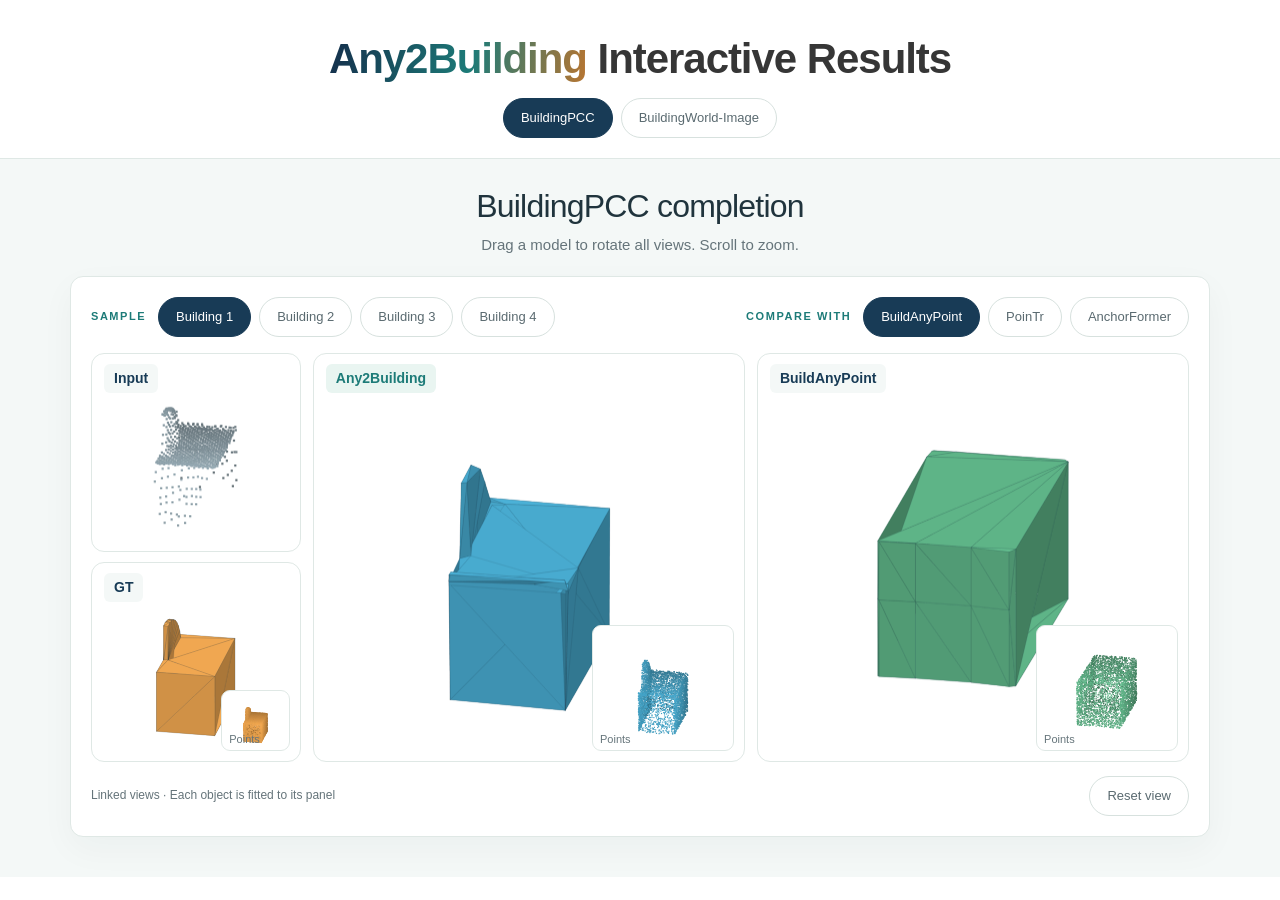
==== assets/showcase/Any2Building.html @ 5922f866 "Update project page with interactive comparisons and videos" ====
<!doctype html><html lang="en"><head><meta charset="utf-8"><meta name="viewport" content="width=device-width, initial-scale=1"><title>Any2Building · Interactive results</title><style>:root {
  --ink: #20343d;
  --muted: #65747a;
  --navy: #183b56;
  --teal: #1d7b78;
  --teal-light: #7bc9bd;
  --orange: #bf752a;
  --paper: #ffffff;
  --wash: #f4f8f7;
  --line: #dfe8e5;
  --container: 1140px;
}

* { box-sizing: border-box; }
html { scroll-behavior: smooth; scroll-padding-top: 84px; }
body { margin: 0; color: var(--ink); background: var(--paper); font-family: 'Noto Sans', sans-serif; font-size: 16px; line-height: 1.65; -webkit-font-smoothing: antialiased; }
img { display: block; max-width: 100%; }
a { color: inherit; text-decoration: none; }
button { font: inherit; }
button, a { -webkit-tap-highlight-color: transparent; }
button:focus-visible, a:focus-visible, [tabindex]:focus-visible { outline: 3px solid rgba(29, 123, 120, .35); outline-offset: 4px; }
h1, h2, h3, p { margin-top: 0; }
[hidden] { display: none !important; }
.container { width: min(var(--container), calc(100% - 48px)); margin-inline: auto; }
.container.narrow { max-width: 920px; }
.center { text-align: center; }
.skip-link { position: fixed; top: -70px; left: 20px; z-index: 200; padding: 12px 20px; color: #fff; background: var(--navy); border-radius: 7px; }
.skip-link:focus { top: 16px; }

.hero { padding: 48px 0 32px; font-family: 'Google Sans', 'Noto Sans', sans-serif; }
.hero-inner { max-width: 1080px; text-align: center; }
.eyebrow { margin-bottom: 12px; color: var(--teal); font-family: 'Google Sans', 'Noto Sans', sans-serif; font-size: 11px; font-weight: 700; letter-spacing: .14em; line-height: 1.4; text-transform: uppercase; }
.publication-title { max-width: 1080px; margin: 0 auto 22px; color: #363636; font-family: 'Google Sans', 'Noto Sans', sans-serif; font-size: clamp(32px, 4vw, 42px); font-weight: 700; line-height: 1.2; letter-spacing: -.025em; }
.publication-authors { margin-bottom: 12px; color: #363636; font-family: 'Google Sans', 'Noto Sans', sans-serif; font-size: 20px; line-height: 1.6; }
.publication-authors a { color: #3273dc; }
.publication-authors a:hover { text-decoration: underline; }
.publication-affiliations { margin-bottom: 24px; }
.author-block { display: inline-block; }
.brand-gradient { color: var(--navy); background: linear-gradient(100deg, #15354f 5%, #1d7b78 55%, #b87531 100%); background-clip: text; -webkit-background-clip: text; -webkit-text-fill-color: transparent; }
.publication-links { display: flex; flex-wrap: wrap; justify-content: center; gap: 10px; }
.link-block { display: inline-block; }
.button { display: inline-flex; align-items: center; justify-content: center; gap: 9px; min-height: 42px; padding: 9px 20px; border: 1px solid transparent; border-radius: 999px; cursor: pointer; font-size: 15px; font-weight: 500; line-height: 1.4; transition: background .2s, border-color .2s; }
.button svg { width: 18px; height: 18px; fill: none; stroke: currentColor; stroke-width: 1.7; stroke-linecap: round; stroke-linejoin: round; }
.publication-links .button svg { fill: currentColor; stroke: none; }
.button-dark { color: #fff; background: #363636; }
.button-dark:hover { background: #222; }
.button-light { color: var(--ink); background: #fff; border-color: var(--line); }
.button-light:hover { background: var(--wash); border-color: #c8d9d4; }

.section { padding: 48px 0; }
.teaser-section { padding-top: 0; }
.section-heading { max-width: 840px; margin: 0 auto 28px; }
.section-title { margin-bottom: 24px; font-family: 'Google Sans', 'Noto Sans', sans-serif; font-size: 32px; font-weight: 500; line-height: 1.25; letter-spacing: -.025em; }
.section-intro { margin: 0 auto; color: var(--muted); font-size: 15px; line-height: 1.75; }
.section-description { max-width: 1020px; margin: 24px auto 0; color: #363636; font-family: 'Google Sans', 'Noto Sans', sans-serif; font-size: 16px; font-weight: 400; line-height: 1.6; }
.paper-figure { margin: 0; }
.image-zoom { display: block; width: 100%; padding: 0; overflow: hidden; border: 0; background: #fff; cursor: zoom-in; }
.image-zoom img { width: 100%; height: auto; transition: transform .35s ease; }
.image-zoom:hover img { transform: scale(1.006); }
.teaser-figure { width: 95%; margin-inline: auto; }
.framed-figure { overflow: hidden; border: 1px solid var(--line); border-radius: 13px; background: #fff; box-shadow: 0 12px 36px rgba(32, 52, 61, .05); }
.paper-figure figcaption { padding: 13px 18px; color: var(--muted); border-top: 1px solid var(--line); background: #fff; font-size: 12px; line-height: 1.6; text-align: center; }

.abstract-section { background: #fff; }
.abstract-section .section-title { text-align: center; }
.abstract-copy { color: #4a4a4a; font-size: 15px; line-height: 1.8; text-align: justify; }
.abstract-copy p { margin-bottom: 18px; }
.abstract-copy p:last-child { margin-bottom: 0; }
.abstract-copy strong { color: var(--ink); font-weight: 600; }

.tabbed-figure { max-width: 1080px; margin-inline: auto; }
.result-tabs { display: flex; flex-wrap: wrap; justify-content: center; gap: 8px; margin-bottom: 24px; }
.tab-button { padding: 8px 17px; border: 1px solid #d7e1de; border-radius: 999px; color: #5a6a70; background: #fff; cursor: pointer; font-size: 13px; font-weight: 500; transition: color .2s, background .2s, border-color .2s; }
.tab-button:hover { border-color: #a9c3bb; background: var(--wash); }
.tab-button.active { color: #fff; border-color: var(--navy); background: var(--navy); }
.method-grid { display: grid; grid-template-columns: repeat(3, 1fr); gap: 22px; margin-top: 34px; }
.method-card { position: relative; padding: 27px 25px 24px; overflow: hidden; border: 1px solid var(--line); border-radius: 12px; background: #fff; }
.method-card::before { position: absolute; top: 0; left: 0; width: 100%; height: 3px; background: linear-gradient(90deg, var(--teal), var(--teal-light)); content: ''; }
.card-number { display: block; margin-bottom: 19px; color: #9eb9b1; font-family: 'Google Sans', 'Noto Sans', sans-serif; font-size: 13px; font-weight: 600; letter-spacing: .1em; }
.method-card h3 { margin-bottom: 12px; font-family: 'Google Sans', 'Noto Sans', sans-serif; font-size: 19px; font-weight: 500; line-height: 1.4; }
.method-card p { margin: 0; color: var(--muted); font-size: 13px; line-height: 1.8; }

.results-section { border-top: 1px solid #e7efec; border-bottom: 1px solid #e7efec; background: #f6f9f8; }
.metric-strip { display: grid; grid-template-columns: repeat(4, 1fr); gap: 1px; margin-bottom: 42px; overflow: hidden; border: 1px solid var(--line); border-radius: 12px; background: var(--line); }
.metric-strip > div { padding: 22px 16px; background: #fff; text-align: center; }
.metric-strip strong { display: block; margin-bottom: 4px; color: var(--teal); font-family: 'Google Sans', 'Noto Sans', sans-serif; font-size: 28px; font-weight: 500; }
.metric-strip span { display: block; color: var(--muted); font-size: 11px; line-height: 1.5; }
.results-tabs { max-width: 1040px; margin-inline: auto; }
.result-panel { padding: 28px; border: 1px solid var(--line); border-radius: 13px; background: #fff; box-shadow: 0 12px 34px rgba(32, 52, 61, .04); }
.table-heading { display: flex; align-items: flex-end; justify-content: space-between; gap: 20px; margin-bottom: 18px; }
.table-heading h3, .gallery-heading h3 { margin: 0; font-family: 'Google Sans', 'Noto Sans', sans-serif; font-size: 22px; font-weight: 500; line-height: 1.35; }
.table-heading > span { color: var(--muted); font-size: 11px; white-space: nowrap; }
.table-kicker { margin-bottom: 5px; color: var(--teal); font-size: 10px; font-weight: 700; letter-spacing: .12em; line-height: 1.4; text-transform: uppercase; }
.table-scroll { overflow-x: auto; border: 1px solid var(--line); border-radius: 8px; }
table { width: 100%; border-collapse: collapse; white-space: nowrap; font-size: 13px; }
th, td { padding: 13px 17px; border-bottom: 1px solid #ebf0ee; text-align: center; }
th:first-child, td:first-child { text-align: left; }
thead th { color: #64747a; background: #f7faf9; font-size: 11px; font-weight: 600; }
tbody tr:last-child td { border-bottom: 0; }
.ours-row td { color: #145e5b; background: #edf7f4; font-weight: 600; }
.table-caption { margin: 11px 0 0; color: #7a888d; font-size: 11px; line-height: 1.65; }
.visual-comparison { margin-top: 64px; }
.subsection-title { margin-bottom: 0; font-family: 'Google Sans', 'Noto Sans', sans-serif; font-size: 27px; font-weight: 500; line-height: 1.35; letter-spacing: -.02em; }

.analysis-grid { display: grid; grid-template-columns: 1.2fr .8fr; gap: 26px; }
.chart-card, .insight-card { padding: 28px; border: 1px solid var(--line); border-radius: 13px; background: #fff; }
.chart-legend { display: flex; justify-content: flex-end; gap: 18px; margin-bottom: 26px; color: var(--muted); font-size: 10px; }
.chart-legend span { display: inline-flex; align-items: center; gap: 6px; }
.chart-legend i { width: 9px; height: 9px; border-radius: 2px; }
.legend-without { background: #dbe4e1; }
.legend-full { background: var(--teal); }
.bar-chart { display: grid; gap: 21px; }
.bar-group { display: grid; grid-template-columns: 108px 1fr; gap: 5px 12px; align-items: center; }
.bar-label { grid-row: span 2; font-size: 12px; font-weight: 600; }
.bar-row { display: grid; grid-template-columns: minmax(80px, 1fr) 47px; gap: 9px; align-items: center; color: var(--muted); font-size: 10px; font-variant-numeric: tabular-nums; }
.bar { display: block; width: var(--value); height: 9px; min-width: 2px; border-radius: 2px; }
.bar.without { background: #dbe4e1; }
.bar.full { background: linear-gradient(90deg, var(--teal), #4ca79c); }
.bar-row strong { color: var(--teal); font-weight: 600; }
.insight-card { border-top: 3px solid var(--orange); }
.insight-card h3 { margin-bottom: 14px; font-family: 'Google Sans', 'Noto Sans', sans-serif; font-size: 23px; font-weight: 500; line-height: 1.4; }
.insight-card > p:not(.table-kicker):not(.table-caption) { color: var(--muted); font-size: 13px; line-height: 1.8; }
.gain-list { margin-top: 20px; }
.gain-list > div { display: grid; grid-template-columns: 1fr auto; gap: 0 15px; padding: 12px 0; border-bottom: 1px solid var(--line); }
.gain-list span { font-size: 12px; }
.gain-list strong { grid-row: span 2; align-self: center; color: var(--orange); font-family: 'Google Sans', 'Noto Sans', sans-serif; font-size: 19px; font-weight: 500; }
.gain-list small { color: var(--muted); font-size: 10px; }

.dataset-section { border-top: 1px solid #edf2f0; background: var(--wash); }
.dataset-layout { display: grid; grid-template-columns: .9fr 1.1fr; gap: 48px; align-items: center; }
.dataset-figure { overflow: hidden; border: 1px solid var(--line); border-radius: 13px; background: #fff; box-shadow: 0 14px 40px rgba(32, 52, 61, .06); }
.dataset-copy { padding-block: 15px; }
.dataset-stat { display: grid; grid-template-columns: 145px 1fr; gap: 18px; align-items: baseline; padding: 14px 0; border-bottom: 1px solid var(--line); }
.dataset-stat:first-child { padding-top: 0; }
.dataset-stat strong { color: var(--teal); font-family: 'Google Sans', 'Noto Sans', sans-serif; font-size: 24px; font-weight: 500; }
.dataset-stat span { color: var(--muted); font-size: 12px; line-height: 1.6; }
.dataset-copy h3 { margin: 29px 0 12px; font-family: 'Google Sans', 'Noto Sans', sans-serif; font-size: 22px; font-weight: 500; }
.dataset-copy > p { color: var(--muted); font-size: 13px; line-height: 1.85; }
.city-list { display: flex; flex-wrap: wrap; gap: 7px; margin-top: 20px; }
.city-list span { padding: 4px 10px; color: #52666c; border: 1px solid #d8e5e0; border-radius: 999px; background: rgba(255, 255, 255, .65); font-size: 10px; }
.data-gallery { margin-top: 60px; padding-top: 35px; border-top: 1px solid var(--line); }
.gallery-heading { display: flex; align-items: flex-end; justify-content: space-between; gap: 25px; margin-bottom: 24px; }
.gallery-heading .result-tabs { margin: 0; }
.gallery-grid { display: grid; grid-template-columns: repeat(3, 1fr); gap: 18px; }
.gallery-grid figure { margin: 0; overflow: hidden; border: 1px solid var(--line); border-radius: 11px; background: #fff; }
.gallery-grid .image-zoom { aspect-ratio: 1; background: #eef2f1; }
.gallery-grid img { width: 100%; height: 100%; object-fit: cover; }
.gallery-grid figcaption { padding: 12px 10px; color: var(--muted); font-size: 11px; text-align: center; }

.bibtex-section { border-top: 1px solid #edf2f0; }
.bibtex-heading { display: flex; align-items: flex-end; justify-content: space-between; gap: 25px; margin-bottom: 22px; }
.bibtex-heading .section-title { margin-bottom: 0; }
.copy-button { flex: 0 0 auto; }
.copy-button.copied { color: #fff; border-color: var(--teal); background: var(--teal); }
.bibtex-block { margin: 0; padding: 25px 28px; overflow-x: auto; color: #dcebe7; border-radius: 12px; background: #18333d; font-family: ui-monospace, SFMono-Regular, Menlo, Consolas, monospace; font-size: 12px; line-height: 1.8; tab-size: 2; }

.footer { padding: 30px 0; border-top: 1px solid var(--line); background: #fafcfb; }
.footer-inner { display: grid; grid-template-columns: 1fr auto auto; align-items: center; gap: 28px; }
.footer p { margin: 0; color: var(--muted); font-size: 11px; }
.footer a { color: var(--teal); font-size: 12px; font-weight: 600; }
.footer .footer-credit { font-weight: 400; }
.footer-credit a { font-size: inherit; }

.image-dialog { width: min(96vw, 1600px); max-width: none; max-height: 94vh; padding: 42px 12px 12px; overflow: auto; border: 0; border-radius: 12px; background: #fff; box-shadow: 0 30px 100px rgba(10, 27, 33, .4); }
.image-dialog::backdrop { background: rgba(12, 27, 33, .82); backdrop-filter: blur(5px); }
.image-dialog img { max-width: 100%; max-height: calc(94vh - 58px); margin: auto; object-fit: contain; }
.dialog-close { position: absolute; top: 6px; right: 10px; width: 32px; height: 32px; border: 0; border-radius: 50%; color: var(--ink); background: var(--wash); cursor: pointer; font-size: 24px; line-height: 1; }

@media (max-width: 900px) {
  .nav-links { gap: 18px; }
  .method-grid { grid-template-columns: 1fr; }
  .method-card { padding: 23px; }
  .metric-strip { grid-template-columns: repeat(2, 1fr); }
  .analysis-grid { grid-template-columns: 1fr; }
  .dataset-layout { grid-template-columns: 1fr; gap: 35px; }
  .dataset-figure { max-width: 620px; margin-inline: auto; }
  .footer-inner { grid-template-columns: 1fr auto; }
  .footer-credit { grid-column: 1 / -1; grid-row: 2; }
}

@media (max-width: 680px) {
  .container { width: calc(100% - 28px); }
  .hero { padding-top: 36px; }
  .publication-title { font-size: 30px; }
  .publication-authors { font-size: 17px; }
  .button { min-height: 40px; padding: 8px 16px; font-size: 12px; }
  .section { padding: 45px 0; }
  .section-description { font-size: 17px; }
  .section-title { font-size: 29px; }
  .fact-row { grid-template-columns: repeat(2, 1fr); row-gap: 25px; }
  .fact-row > div:nth-child(3) { border-left: 0; }
  .fact-row strong { font-size: 24px; }
  .abstract-copy { font-size: 14px; }
  .result-panel { padding: 18px 14px; }
  .table-heading { align-items: flex-start; flex-direction: column; gap: 7px; }
  .metric-strip strong { font-size: 24px; }
  .tab-button { padding: 7px 12px; font-size: 11px; }
  .bar-group { grid-template-columns: 88px 1fr; gap: 5px 9px; }
  .chart-card, .insight-card { padding: 22px 17px; }
  .chart-legend { justify-content: flex-start; }
  .dataset-stat { grid-template-columns: 120px 1fr; }
  .dataset-stat strong { font-size: 21px; }
  .gallery-heading { align-items: flex-start; flex-direction: column; }
  .gallery-grid { grid-template-columns: 1fr; }
  .gallery-grid .image-zoom { aspect-ratio: auto; }
  .bibtex-heading { align-items: flex-start; flex-direction: column; }
  .bibtex-block { padding: 20px; font-size: 10px; }
  .footer-inner { display: flex; align-items: flex-start; flex-direction: column; gap: 12px; }
}

@media (prefers-reduced-motion: reduce) {
  html { scroll-behavior: auto; }
  *, *::before, *::after { transition: none !important; }
}

main{min-height:100vh}.viewer-header{padding:34px 0 20px}.publication-title{margin-bottom:14px}.viewer-header .result-tabs{margin:0}.viewer-section{padding:27px 0 40px;background:var(--wash);border-top:1px solid var(--line)}
.section-title{margin-bottom:6px}.section-heading{margin-bottom:18px}#tasks:empty{display:none}
.filters,.group,.viewer-foot{display:flex;align-items:center;gap:8px;flex-wrap:wrap}.filters,.viewer-foot{justify-content:space-between}.filters{gap:14px;margin-bottom:16px}.filters .eyebrow{margin:0 4px 0 0}.result-panel{padding:20px}
.stage{display:grid;grid-template-columns:minmax(0,.68fr) repeat(2,minmax(0,1.4fr));gap:12px}.refs{display:flex;flex-direction:column;gap:10px;min-width:0}
.card{position:relative;background:#fff;border:1px solid var(--line);border-radius:13px;overflow:hidden;height:clamp(300px,32vw,425px)}
.refs .card{height:auto;min-height:0;flex:1}.card strong{position:absolute;left:12px;top:10px;padding:3px 10px;background:#f4f8f7ef;color:var(--navy);border-radius:6px;font-size:14px;z-index:1}.ours strong{color:var(--teal);background:#e9f5f1}.inset{position:absolute;bottom:10px;right:10px;width:33%;height:31%;border:1px solid var(--line);border-radius:9px;background:white;overflow:hidden}.inset small{position:absolute;bottom:2px;left:7px;color:var(--muted);font-size:11px}
.card canvas,.card img{display:block;width:100%;height:100%;object-fit:contain}.card img{padding:32px 8px 8px}.card canvas{touch-action:none;cursor:grab}.card canvas:active{cursor:grabbing}.viewer-foot{margin-top:14px;color:var(--muted);font-size:12px}
@media(max-width:760px){.viewer-header{padding:24px 0 18px}.viewer-section{padding:20px 0}.result-panel{padding:12px}.stage{grid-template-columns:repeat(2,minmax(0,1fr));gap:8px}.refs{grid-column:span 2;flex-direction:row}.refs .card{height:130px}.card{height:clamp(200px,43vw,300px)}.card strong{font-size:12px;top:5px;left:4px}.filters{align-items:flex-start;flex-direction:column}.filters .group{gap:5px}.viewer-foot{align-items:center}.inset{bottom:5px;right:5px}}
</style></head><body><main>
<header class="viewer-header container center"><h1 class="publication-title"><span class="brand-gradient">Any2Building</span> Interactive Results</h1><nav id="modules" class="result-tabs" aria-label="Dataset"></nav></header>
<section class="viewer-section"><div class="container"><div class="section-heading center"><h2 class="section-title" id="heading"></h2><p class="section-intro">Drag a model to rotate all views. Scroll to zoom.</p></div>
<nav id="tasks" class="result-tabs" aria-label="Observation setting"></nav>
<div class="result-panel"><div class="filters"><div class="group"><span class="eyebrow">Sample</span><div id="cases" class="group"></div></div><div class="group"><span class="eyebrow">Compare with</span><div id="methods" class="group"></div></div></div>
<div class="stage"><div id="refs" class="refs"></div><div id="ours" class="card ours"></div><div id="other" class="card"></div></div>
<div class="viewer-foot"><span>Linked views · Each object is fitted to its panel</span><button id="reset" class="tab-button">Reset view</button></div></div></div></section></main><script>
const sets=[[{"Input":["VEMPM9jt2NFj9XIRGuYO63sRTgKRGZkSwSgaPpQT2c3NB/dLRPFiF3YR1B6wGXsSjPsdLUISgPHQwMAR6QQvEWESf/aw/xMSy+wL/fARbyXwGogSLMkRw97hDiolSmAWJQxY7OcRr/aDu+cR6hrE70ISh/qGxgoSISQdSGkTShrw6DoS6eyb3k8RRRsiQckS/[base64]/0/6X8RzACQ180RuSIRQxcT2QAly98RuMYV4PQRCwr5HZ0SrR7NOt4SeedOq9IRCeT/ElgS4sxCvRIWAgzKL2ESBhCsFXISigMk1ewRVQoUzYMRe0KRMsz/SykZQz4TqO+hCOcRMSr1SAQAijanG6ISawch/5URFCIaPDUTdCGMNesSFL1M0LIVfxHV2LcREAopGHsSBRWJ+98RnS3wA7wSnAFkwC0Szcf42OMRP9uk34MR2hTpLIMScimZHT4Slfaw5qYRQ/KhJOcR3E/rIcQVxcJ+1zoSty0RQLsTdeUH5IwRcbFP19bH8h4j8AYSa/En2ZURFCSeT08WhR+mUzT/NyBLTwvxdyRQ624SUxf2FqISn9Y02MkRrrQF1jAAnBkd4/ARQc5b2/AR6xM0P7MSZBmQIckSBsaQ2AYSAeT3JDBJKgpK13YRCbNL6goRHy8nPjPuQDfY+aYSuxZwEIgS2DeGKecS9xgW2+cR5/voz8kRjwDeISASS+GwzqYRbiloI24Sjxnd9cURCiv4I8ASnkGuJbcSJPspzc0RQRl3TJ0Sd/ahCyQS49wM/GERLr03+ucQvQj8DDUSQuEZ4ZARIEBaLAETCc9GvRbke/lUNOA9qsf7xpgVRR1FV/697b+1yWrC+0/uJoPIkSlF+E8SQuEY5ygRLOECAGkRkfZU7YMRAM8wCAhMDisuSentjMfUxIjDY+7zJ/E8sdMiEJhLrvusE08SJVe3H8/tL097HOMSzg+C2qYRICZpIqYSkdva7ckR4dEG6ZARN72h89oQdhPW7QESHMDZ8jERwQ+d7ckRct/PrQ0BDbOw4/kQ5udVtQESBc20zewRYCz+MK4UOS21Q78VbvZJEkISYiRKClwSSywI9oMSvA/q87MRjfGKraoRV8zdxUYThy2xEcQSZOX4HkYWLMxGCUItSTcAPKsN0yCwLgoTwQ+W5+MRfhmDCD4SRhM5ON4S3rKy2OYVrTMJPkDur/bVwdIR+Q5HTY8bS+GQ1H8R8tXw6pkRhfEytMkRjzRUBucSKST3QTkTsNalv5kRHe9fKodFZg3l+a8Rp/V67oMRx+yeA+MRXd6vHodKHPPw0uMR7h6t9rcRgrc26YwR7gKAzgYSxjhuOCHuugBJ9pURnS9zGcASJjfFGJkSaOfUw8kRp9n82NoRIgV/0mURJruZ08/ucUxYHxcT0OZb8sARd/bWBTESjLCY2Lq2IzJm/+MSqNYlzHsRoeZcpigUmjz8DJkSzRKw5v0RP8PYxzX9sv/o/QoS/+6AARsSZC6bRW0WEejO/7cRrQGxEsQS2w9mzm4RSAr234wRNwqU8rwRUfG9/gESgy3TF4MS7uy80bMRR9u803IRS60e3e7shN2AzZURSkxKJuIVxcKq7zERoeFhuiASTAqU2aIRwBS9S4MSF8TPx+ALCq/D2xwMwd1hGvNKsuSAGp0R4CKR/24Srvs9JgERUQrf0nsRY9Nzz50RlC3JBKYS5exr5EIRLd571J0RN70v4d8Rf91hAsURFdTE1rwRAx8Z3rcRdednscARzP51P1I15jNq/80SAM/uDbZLWEQ/MmLYePBhtiQS+7dd6/QQutJRyMkRUdiFF3VLKVgsH0TYhtHB/jERUNtAx24R49yGxrMR8jYfOPQUKSeK+mUSm9aA5GERVdiTEbpLHxUi3KoRoAPdJ0ISxMdI5bcRs0HjBskSzgr73cUR7dWGDrNCyBROP5kSfujAuwYS+1B2IIsVKODw6WUR/vQ/58kRWSS5FksSxMc4368RN71/[base64]/+leFBMS0fuU7p0RBRYBCX8SwwDb6XIRzwSfLyQSQi6/[base64]/F935URGy/lQxnuBg6NALMR1fs66GERew/0N8kSsbiV01TF7hsdSMAST+EQyJkRAM1XCLA8OAIMx/kRNzcfI3sS6y4MEqYSpg9xDBsSbBnoGm4S97ci38kRZBYiWUjvUh3vVEYW4R4+AzESgQWi6pURWxlsJw4TWQ22PeMS3Ozr8H8R3O/lrxcSGD7KFuMSR67k5/kQkBa/WdEVxgdFQ3ItE8Oezunv1Oz39m4RUQaGQT0XWC25MKEUALNk2Cjg/wTG/ZkRjh6eTeMTOfxQNDUS6/tww/[base64]/kRPwoc5qoRTjPY+N4Seyk8EVQSCuLt/bMRIb623LwSzRTNOLMSFFduGoXv5+JryLcREOylJeYZKxkNWWATZOSiGmxL9fYq/BsSVN7bGF9LOTAkIIwS+xpJWb7tz+yPJr0kLdvT/hMROfoSHz4SgPGqut8RPq5A4rwRwMdn9woR0OlnypkRlsAc0DrDvtRPugPvkMrMCVQRKduxrx8Ws/u3Bz4Spvt/ICQS4QQDF38SaiTK/UsSEAWR64MRaS1fKsQTjwARKOMRWcFVABcRDQEwDHsSShkdRk8SUAs8KJASDi0OOX8TbOfP+NoRw7PZ1wzu3hSZINYS2vqpJUISkxv79vkR4vtC1rwRI/214pkRkQ+IH4gSp8IYzIcV9uytxcARzidDAYwS6/vGyc0RxcYVw/K4d0GwMp0UnBr0OdYS4QTX44gRdAkqFLMSZvEC5lwRXQ/[base64]/WO/+1S0aPpy0JtKqBSQRsyt273YSMDL38qYSOOdGCMARfTguMGUTasUk0vQR7tH01ZUR6dPfuD3jjTzxGJkSu+I6Bd8RhdYHtOsVeL/n61gRWuvVIiASsdRj3bMRVdpj4MkRng8ZE0cSyPtO9dIRhTzLK3ISJb9vyvOzdejnIVxFvcLp+8UQ/fX+L3w+QuKHwdoRIQp+Cw4ST+EqsCQTRRxM/lgSXajp4VwVc/FDza8R9BSgDSgSW+el3HYR9gnIPKISX+c/0IgR7/[base64]/ZdzuMRp9sPud8Rs/vDDRcSnfmuOQM7pkFMGZUSTue6DUcPb/Ek09oROeH97JARcyfkL94TICirNpkUWzKyQKwJc/Lxy7MRmBkC6fkRxPsh++wRBwoJJE8SBRhHHvAS0NH9uAkW+BSZB1wS3dCK93YRnzyJALMSqNUGt30DAM3ozdoRYSnDKSgTwcIr9ucQl7lD0dfX9MmYw3juSkcmE5AS99EL0HsRtR6FLtYSKzKX+aIShA9dMbcSyjziCKYSQAReLnsSKBUF1p0RMP8nPMc3lC3+/[base64]/1GIMSxcJr47wRvh6gKLwS9vCAFigSq/blx50RXOHXtcURP/FnERsSGupJJ09HGxUM4skR70l0LL3ZbvaIHogROtt85YMRdB9YIJUSyx6iG24SuA8I+sARCc1C1HsRFQUZ324RZiPkScgTnABsD24S++yhv/QR+Mwk7WURu/vOAQYSMiSZNTUTnzw+N4wPXSRYBMAS3z9QNBbLdeot0cURDDfKMTkT0ABu0ewRVNtHuqoRmRSFRogSo9b50XYR+gmrNowSTNesF7pLRs09v13DQ9n1tYrumRIcMcASF0XvC8ASwCv2KpATGRxOWI7Wcf74OFcwZS0JPfQSgkzLEp0SBEt0K/XCAUdyIMkSIh4mEpkSBwfQQRQjKBRS9cURpi0E82USz75z5AYSwh4OIpUS9Czc/[base64]/[base64]/PQQR9ziv+cR3TC/Jh8TETJQGK8SyQ8z4cUR7Pj7EFgSRhXoTZ0S0M/ivqzu+Mzm8kcR3FIOIB3uKBLu37MRP9uY2c0RnvY92sARThmGP38SMjwyAvgSuuvY3owRMgpr/n8RrQDJAuMRG0jlKwAAzAD242UR9gR3BNIRNzdPBqYSjCk3/[base64]/rehUBucRvrit9kcR2B6LCX8SIgUDzNoRyeBc8LwRRPGIBDoSNeBzGWwbixkM/BMSuPbbtPARMtt9+CARnBm+4T4SU+Gzu98RfPEZx4gRQkcXH+MSAM3Y4KIRT8en5q8RO73R7fkQdyhGCMQSR/gJCnISse4AKP1FrkV9EpkSBc2l2qoR0eTz3OMR0t5S28kRziRNFKYS/EhjLO3tcyRt8UsS8dcyAMkRtA/k/6oR1g+i1IgRjtMrDK0eSFWVH9EUhQkl0IgRZMviCQwf8doP56YRfy0bHmESmSll7GUSS/Yv9eMRISCXJ8QSJT4YM17vRrIW1mfX97fm8ckQA+0ls8URavQMLkwnse27850R/[base64]/UU0ZDGdoSOtwMFX05pf5POsI4q/ddA6IS6NkDE3EVfhlmAmkSsgDp/K8RIjceJWkSMgpf+JkRLr1S29ESLiQsPCwTI+ZUH0QikQ9KJVgSL05KJjvu0cd4zLcRJtP9t7DX+7eS5UcRHdXQDXQ2V+c341QRWxk8LDUThy1oC9oSpRnh3NIRwwDn70cRHTkKNtoUeNbftQUTf9+5FyQSxBS1+ygSHQYW8a8RTkk5JH7nOtsT7EcR5R4L/QYS5szDwjAV","",""],"GT":["v+k7qPS1KqoS5fS18s15CvS1Bw7MTfS1YBfFV/S11lVtHPS1CgnPSPS1q9fyFPS1ZeHrHvS17gJTQvS1s/tZOvS1mPPeMfS1vurkKPS1YBfFV8wTBw7MTcwT4xJPScwT1lVtHMwTztL8BcwTv+k7qMwT8s15CswTKqoS5cwTZeHrHipIIeZuGipIe+/oIzZEvurkKDZEVfhhLUY+mPPeMUY+iNz1DwxK8s15CtFJztL8BdFJq9fyFAxKkADcNXw2s/tZOnw2ywdXPQUt7gJTQgUt5w3SQxgiCgnPSBgi4xJPSfQVBw7MTfQVCgnPSMwT","[base64]","",["lfZptRu5l/NH89oT/x/Q4QvzJ0wwHfW117dH80jm0DpA/3neP+RY09oTagoePtoT3x6lMfW1WCwbQ+UClvVjv/W1NvWpKakZLzyjNMYMSgsXS3wGZtg0FegZRxFE+PW1QeBiwfW1sMW/AXvyHiE9BtoTytDjv1sCly6oLPW1dfdotuW3dTHG9KwTWyeYSNjF8/nE99oTJ9ZW1/W17ztAAO/l/a3N6FT3lvSkMo3ho9yyGXohzcrW1/W1lPkhOOm6Bk2sJJfmqQ2WTf8BVy7H8/W1OPFE+fW1rzykMzLa++vhw9oTFjAhOdoTu7FK7dDtHegrJgXrmPDeyNoTBdnnt+EMQeC1E2Ec3+TottoT4RrT3CTAxxDK7fW1XSKWTT628Do8B9oTwOKvH8D/dfbotfsH2e7J79oTP+TtrPvY7AfZ0vW1RRTU2toTBtdmufm4vSPO5qXB0vwnLdoTYeGvHvW1U/ohOKjB2yZG9NoTzEE3EdoTRk02E3L6nOnP4/W1HOlS39oTk/q3D9oT9vTps6UJ5FC0Frm6+bRV2q23mCubQw4J0/pW2PW1ty6gOtoT97hW2PW1FvSkMiXyTgPC+/W1NL3E+H69CtG5DV3OscLB/jfYJFEzFzX8BRQSVPW1iA8oK9oToRsbRPW1bsjfx/v+TcpZ0fW14t62Et8VbcvgxPW1sP9fxtoTqNS2EVgl5hLW1vW1++rvqdoTMjalMdoTn+PiwPW1bgTV2fW1VPkuIfW1UDujNaG2uieZR7jWbgTD+fW1me8nLvnKwxhV2moT9vRlu9oTiA6xG/W1NTGdP5EQw9yyGcrj9btO5vW1/x6uINoT4OGvH6oWRxFZ0oLchk0zGNoTxRTN6PW1OyZM6UTVitDJ79oTQB63D9oT6QxD+9oTHSPO5VcOIxczGNoTM/pkvdoTqwldysUFZNtptSe4PCUYSlMMbcu8B8EDvx/J7/W14xeQV+/SszUiNtoThxCVT13xHOkwHTsXARySU83RFDSfPBLn+ya6C/W1/SKXS8bUB9Y2ExC4eu3dyvW1vSMnLfW1vSLN6NoTj8ZAAPW1o1KzGLrrpRS/AdoT1PeiNkbrIOJA/9oTXOoqKBoUTj6/AoDJKQ3Z0toT9TEePk/kPuatI68tdvUkNDTiRdm5DB825k2tI576/x86CvW1gxjN6PW1lPllvPW1SwnE9/W1ty2tIvW1hNpotuj4qdLfxtoTEcTD+fW1fiFC/PW1jgO8B9oTZdm0FnVIxBUzF9oT4t9Y1NoTiQyoK/W1fOrgxPW1IRyTUmnJx0qrJhn0TMzP49oTxta1E5rpXSPO5UwMVy5I8cMPnedhw9oT4VUxHPW1Lsm9BOS9tbxY0xHGB9U2Euq+xtbH8toTcMVJ7/W1NTIsJNoTeCw5DdoTn+SzGAIU6Uc5DTz/B9bX1doTjwKcQQ8fSdG8B6wVSA/I8PW149zW1vW1geGvHrTLRxFZ0gX0lfaoK8YbvCQ+BNoTiwldyqH5akUoLI4M+CszGPW1FL7Z0RPbFvRqs0naGu3otvW1gt9rsf/3jQXM6toTAOLF9toTgt9AAPW1NDSjNdoTty4dQUPQiQy1E/W1McPczGUMNL1S3/W1uickNPW10f63D/W1GPG5DNoTas8+A9oTDwLQ4fW1DM07CRLEGStK7kcSkP+vHvW1Fi+dQP706wmhOdoTPSJM6toTFDS1FNoTadK3D+LYR9a8BtoTsDqjNfcLMvygOggRjwJZ0fW1MjfD+kLoRdq6CtoT7MzL6/W1KQyhOPW1F7lR4PW1WrLT3FwNY1OvHuUMphGtItoTF/PZ0fW1TgSbQ2PeJti0FRnEAOKvH/8FPSKWTf0GGiiZR/W1XqzQ4hzL8sDI8PW1JBWdQPW1877V2doTywldygMB2+upKb8Vuu05DNoTZte1FKgTb8ZF99oTZNozF6g6RBUSVacLt/NczPW11/Pfx9oThNpotpDPnSLG9NoTWu3Z0toTRRPY1JEPwOK0FgVD5Nu/AvW12iecQdoTGu6oLFkDN/OqJ20qfx9H89oTJBVH8toTZxEUUXrNFPjdytoT2u2oKxrE/SKWTInzh0qrJnLJuSpK7m4OWPE0FvW1xFAvH/W1wlQwHVXy0f1kvfy9ksHbzQQKMv3lvDkHKUezF/W1bT8lMbz9QB2wHfW1mPEmMBj/ghrB/toTkABjwGQPFfZptfMBphEZSCsUU/uhOZE01fbS3toTMTitItoTHufaz/W1TAdR4PW15dlotx7H2PA4D9oTlvSqKBEq2e4nLZwxTgPhw3n8PiGxGtoTKkU6CvW1lPkhOJsiMjchOWrUS8+7CMxJvSNO5r0BQhmqKPW1ZRQbRPW1ikY6C1INnuZuq6XAS887CXMfhU+zGNoT3OqqKHARWu5czPW1I1OyGa8MQB4UUc79kf7C+/W1qA7azxHvvuVotvW1CQ0uIfW15Nu9BdoTfx+zF9oTNvTT3PW1Gu09BdoTPOqzGNoTjT8+BJrAIOLN6NoTgBxS3hX85hE/AtoTwxe2EfW1Z9bG9fW13+MuIZjctTDG9IT8ssDazzHpjsi9BJ73TAeqJ9oT1TCpKvW1dbzY00Dkqgvcy0jgbwJX1toTxROxG/W18DkiN90MSEqrJrXQZNq9BfW1OCtK7q7AAxe6C/W1W7HL69PHTMxI8doT1rnJ7vW1KwkgO9oTpU80FTraR9Y2E34OA95lu9oTCUepKiDwE79G9PW1ot82E0cuH+TtrPP9fSOXS4PunegrJljuE/rS3vW1eu6oLKz8HejvqbjcuLXV2e4Gys/N59oTv+RdytoTQhkwHdoTFPipKfW1Lz2vH9oTq0MnLaXpA94xG/An8MTAAATa0jc8CNoT9i4sJPW1va1Q4/W1xRSXS/W1NL7D+YPUzAbT3doTWCu4DtoTAxi8B9oTIt5qs5m5DwG7CfW1Wu7bztoTWe/W19oTjgRgxbDPHiCYSdoTAB5H8toTbsjM6vW1xBa8BtoTghrJ79oTCQ3O5toT877D+ozxa0OnLVjO2ybJ7vW11vS5DPW1P+UtI6gXVPjntwHcIOJP5doTytDjv83CJti6CjQ25di6C8A0qgpT3fW1S846CujMmCzJ79gI6dLkvZ8KYeHlvNoTN/OlMYDG2e6oLFMOna3Q4ZnXVPjnty+/+Sq2EtoTNvTqstP9RhLI8PW159TZ0fW1pNvotV3Ndy0cQt/Tfx42E/W1Yt9mufW1N/NM6fW1jwLhwp4DsTnB/cj/SNTC+/W1KQ3U2/W1VPlmuvW1++vJ7toTZBW8B9oTWijE+PW1sjahORcF2e7trUz/PqzO5h8Bs/qhOZ0XYRtE+PW10vvmujLdNfYjNaPF4hkmMNoTqdG8BjYrKkU6CpTV/SLO5REQG+wpKpYQjgSxG9oTjQWaRenrCQ0jNfW1S87iwb0N0zQ8B/W11/KlMMW/1/MqKfW1jQXcy9oTgeHjvtoTNi8dQcDo0vzfxtoTgOLsrmzzU/qhOSLD3OmwHccm5hK0FtoTrcvH8vW19i+mL9oTQt9qsonLnefB/doT5RNX1fW1ksHbzq7q4BzS3gXfRti0FY4GyEiqKPnTTQXS3toTRxHZ0lPVIxgRV0rF+yWYSe/5Ev00FdoTkTjC/EfKfSPO5ZvnydE9BnJGnubuqrDdywi4DtoT8zS5DPW1qgsYSVsejUCzGPW1yQyWTJ7pMsHK7NoTkf4rJtoT9DOtItoT2PEmMFE1MDtAAAW8fecsJdXSgBxK7doTrwEvH/W1wOLsrmEOfehvqZ/850u2EW/v7wGdQKvoubTU2jULDslfx5wFG+vW1toTNfbptP/LHSMlMdoTmPAmL5gZwhkoK9oTvuU3EPW1zAbL6/W1M/soLNoTly4+BNoTvSPL69oTs7/S3/W1nOrU2vW1x9Vbz9oTXehD+9oTPa3N5x3yagsXS/W1kP/B/doTd/NptdoTEv3M6toTY9yzGCHZphLK7doTB0u3EMDwjgShOaUWYB2YSfW19fVZ0fW1hhJG9fW1whktIvW1mSk4D9oTCdLM6doTuPEmMP4TLj6tI9oTiA7X1doTlPmhOLf16tDD+vW1TwKfPPAwU8Daz6XM7MvZ0toTVvWkMznzBFG0Fj4GV7jH8/u7o93jvtoTUcPB/o/ujEImL0zJNTHG9K3sZk22EmTLAOIvH09GcP/jvmPr2e8zF9oTqdHjvpDicvzI8NoTVjA2E/W1U8DC+yG5PiAVT1fgcvsmMHE6m+urJvW1viDC/NoT9rrY1HgBuyUYSg/im+yuIHo6qwndygoTxdkzF9Xzsf7jvl3uHOrwp8HqVvSkMtI67MzG9fW1J9a7CNoTm+w+A/W1Q1OyGbm9aka6C362htc1FDz8FvS9BfW1QRs3EPW1vaxN59YRF7hM6fW16tDfx9oTG+vvqPYOxhG3EPW1pdlot1cQYxcnLfW1PegrJqTfUjYgOvgCXOnG9PW10vtZ0toTuSmaRsjTCwnS3/W1jcrgxdkRrMzP5PW1rwKiN6kfx0oxHPW1eSnK7IzcCwmYSCgiTAe3D/W1fiEVTg8LpkwsJbIT5dg0FrbgFTE0FtoTEAAsJdoTQxc7CdoT+rLK7Xz0Qt6xGwIelvWpKWE6WrLT3Hu42uwpKoIy+PCnLvO6683I8PW1sMW/AWcR3efK7doTKEk4DubTcjbD+awITgNczNoTLz00FdoTDQWbRD7gPa3Q4W+9i83hwsHPRxFZ0ngPKNO7CPW1VPiiNpvBH+UuIApH1TEePuDvW+xvqpz3idG5DQXmDsja0NoTPSPO5R3r/iAVT23FTgTG9NoTTEKrJtoTwt6xG7ARdrrH8toTVy0nLtoT7QTJ7vW1CtC5DFk8PCQkM9oTd7jW1koNUf2vHtoTUjagOlkHbAaaRWvJJ9Zmuor87wEdQeHEKNTlvLvtRBUSVXf+uCu8BvW1eihL6/y1uyVN6Gj2A1MyGdbVuyWYScXZot9lu9oTaQyWTGG9SkWzF9oTGe9K7fW18vslMfW19L3D+dDazsm8Boy3pBbW14+/rco8ByK6UsHC/ILjoxjK7PW1xNvgxNoT2SnB/fW1UsHY1PW1d7jH8yIPGPEmL/c5qQzT3fW15FAzF8vF+yYYSWvbtTAePwsC/+Rjv/W1IOK5DPW1MDujNbLc5ta1E+8b4t8wHXVHNvTV2PW1EAAeP/W15di5DMAq8f5Y09oTxNveyfW1xhJQ49oTE/qnLto60f3lvA/z5RM8B/W1HCQZR9oTpNtP5PW1Uf2fPFb79rrY1G//ZxDa0CnVAhrM6vW1vOnwpxwSEvxczfW1ETkuIfW1tTBG9JfP9bxE+IsDM7/D+doTh9XP49oTygvX1fW16A62EdoTKgurJvW1QOPtrcbhO+wzGPW1lPgiNyjp+rLR4NoTdPlY09oTywjK7doTE/pL69oTgOO0Fq4xAeFrsN7mlfY4DvW1JNvoteIBkTg8B/W1uyUYSgsRUAAePwy6J0u3ECTiPx8xG9oTSQxczRj2glMyGjDFCQ22EtoT7EEmLwv7GbRJ75f1yEi3D/W19Phhw9oT/+O9BNoT/SGYSdoT3OqvHpYklvTB/toTGPGmL1r5TgPC/NoT7QVbztoTpBbW12/sgRuhOdoTHK/Q4toTRFA0Ftrj1DIkM9oTXuZuq44G1/MlMhM5T8ZH8vW1tTCdPzb0bctT3NoTaNRJ8PW1EvwlMTQfr8Y/AuIDNbtV2doT0MTbzvW1mPErJis3szSjNPW17Mvfx/W1JBZK7vW1DMzhwzD7WCzJ73sFmbXO5fW16Ek3EfW1rgOcQmgaGPFkvtoTFi8dQTPSdy7D+fW1G+vvqSLdJtc9BvW1lrrY1M4TfSKWTKPsc79Z0fW1GPKqKPW1xdjB/fW1AxcaRtoT+e9M6fW1Gu7M6fW1GPGmL/MMw9zotvW1dy6cQSjLI1KzGLf74eCvHvLfsTkiNwrJFPjntxvoPiEwHtoTIt+2EpIdly2cQpTQJBYbQ/W1rwHiweu25dnotmHbxky2EvW1SUg3EdoT3edB/fW13ejN6NoTlbxM6fW1q846C+Ttas88CGkwEACjNSkhRBYgO9oTaUivHvW1E/tZ0fW1XeirJcX35dmzF5oKLEI0FtoTPa7R4LnlfeirJh0DrEGsJPW1e+tX1fW1y83hwij6svtD+vW1E/ohOVX4EzagOoy37gIcQvgXDj8+BPW1vqtQ4x0OSgoYSh7xIRsSVPkLJxHU2vW1D8e/ApEK7EKnLrzMlPhmutoTaQ1N6NoTDz2/ARTyJ9U2EtFE+SoaRfz8SA9B/doToeBP5NoTbT++AxrR7EIsJdoT2SlK7aveGfDsrjXg5tZG9doT3efgxfW1mPFH8vW1kvvJ7/W1hti9BNoTeu4oLL7AAB3D+doTvSPD+fW1+yU5DfW1xROSU4vJXx/Q4bPlXuZL6/W18cPU2vW1cThA//W1Y1KvH4zJ9DIfPbm81vTS3vW1tPgiN9LMrcvgxMPD4OIuIHy7AeA2E9oTcvy/AvW1necxGyk32CwzGNoTObRS3vW1/egrJjLhhNu5DNoTIOPY1PW1Vfa/AvW1JNxmufW1Yt6xG5Ak2PFfxvW1+yUYSbS77Ms+BNoTBU4sJHTRot62EVsv493iwfW159TO5fW1XSLP5NYCDwFbz9oTjwLhwqsFqdHjvvnYqQ3bzmvBhRNS3/W1jgQnLtoTeLbV2EcN1/IlMXbUQt5qs44JG+zuql+5Ef89BtoTjUC9BUDr8P84DvW18cNC/NoTdjCdP6UOytDU2vW1svvmulTfSUepKbvX0vvL69oTB9a2EnkV+yW3ENoT2u3S3/W12SqmL9oTEf7czPW1viHP49oTuLbI8XrADM3cy/W1pdhY1NoT1L3D+fW11L5Y09oTygrF9vW1XuayGc4zXCUYSjW6vuaxGiE9wOGvHqfoydK9BeZJrwJD+toTzAffx973oeHsr8Pcue9srie/8P+jNAMePK9M6me3G+zhwvW16wjbzdoTbgQbRH3wBBYRVoD7djDH800PlPi0FvW1mu3uq5EBadLjvrz6cf6nLtoTTgOcQswoZNvotfW13CM3ENoTGu5N59oTNL7Z0UzQ7wAhONg0rj6uIfW1ywhN6PW1LQVczPW1oB2UUZDaRxDI8doTaUe5DOziiA/G9fW1Uf6/AdoTVvRM6doT6dG4Dl7GX+SzFwJIqguZR/W1ikUoLMTMpFCuIbPRywk5DNoTUP/O5vW1me/jv9oTSwkYSfG50DowHdoTfOqqKJMb+PCpKvW1TwEdQBHMq81Y09oTkja5DPW1mPBR4PW1P+WtIt1E1PiiN1YldfYjNRjrEf9bzvW15BaQVxm/683Q4vW18vzlux6/Lz2kM5bpMMZdyvW1y0M5DPW16UapKnEGFPnU29oTIOK0FclIitDeyfW1/Onwp1G6v+PE9/W1cMW/AQ7M8/qkMvW16NPM6vW1oB0TUqG2mbXV2XfHJNxmudoTrUA9BR0OtTBG9OnqJdnhw/W1VPm9BPW1a0OnLYsF+rLK7Wj+nefS3toTAhojNdoTjj4lMlsA8vygO1XBQhlF99oTTgOcQjsc5Nq4Ds8ZDMw8CDe7dDMqKNoTFL5L69oT+e9U2/W1rT8+BHb+K886C6PCwxilMPW1BRUSVaDQ6tA8B8M0wOJczPW1w92xGgg3RRTT3fW17UAyGtoTcjYgOs8L4903EcMct/PqsozXIONjv/W1QholMfW1rAepKdoTIRwTU+oP4RsTU0PHm+totvW18sDY1NoTXqzO5hvu7gO1E/W1Xx/AAPW1CA9a0F27gOOxGvW1nx8UUJfRuPGmLzkSRhLY06raeCyePfW1hNrM6doTiNQ3EekAsMTI8fW1Lj6kMr3jlfZgxdoTXCTI8PW1sP/K7doTDEKvHtoTBRShOfW1oeHO5toTVTHG9LPFZFEzF5LusTmuIdoTJtdT3NoTQeHJ7/W1Vy4hOdoTJti1FNLh8sDC/M7hu7FL7BvwUDtA//q3MMZL7PW10vtczNoT97fM6toTnCS2EdoTMcNK7fW17AeZR4ftpw+VTwkN/K/M6lcF+icZSDjfCUi5DDYT2e6tIuIyxBXW1oPYjEEmL33rxw8lMdoTiguyGfW1VfZhw9oTvCTO5nMK9/MlMuLarsk9BmbN0zTD+doTm+vvqSnwDAiZR3bNQOJE+PW1as87Cd0xkcPcy37hjEK8BgXW6Ue5DEDzigsxHNoTdL7P49oTHSIWTU33tDKePXr3vOqqKDry3+TS3/W1FPg/AfW1uSmaRf8OaUiqKPgONfe3D9oTeiehOPW1IxjG9doTIeFL7PW1Y93ps+DV+e4nLe4UhtjD+toTerPU28AOgeCyGeBIPecsJW7zY92xGpYHeu6oLLkv1y2cQVTXTMxgxAHrIRyiN9oT97fH8z7EfqzO5o/XQ9zZ0toTsDrB/p/yU/vW1toTigqXSswOoxjV2QLuM8Daz6TduSnD+vW1rj4rJvW1nCVN6CkGydLZ0doTGu7T3fW1lfaoK4UpfedH89oT2+upKeL2kcLczCUDbAffx1THQt7A/9oTCQ2zGNoT493T3NoTqEg4DvfuGu4tItEeMMZY09oT+rLU278FszSgOz/ggVWwHNrwRhLM6doTme5trfW1cf2fPFL4NTHG9AYAQt+2EjlD8je7CPW1O+sqKYTHIRySU6XFV/KrJfW1qNTQ4vW1ygudQPW16tC8B8sscf2hOfc1wxe/AfW1g1KzGKG5VPnnuDjrp9XmuiXbWe/T3PW1ygoYSgvANrrG9U7OGybAAPW1G+vvqGQKczUgO67b4By9BdoThhITUgTffOmqJ13u1rnG9PwKIhmRViPykP8jNWoZUzXD+ZTrrsnfxtjRMv1W19oT2u0xG9oTG+yxG/W1XOrrsPW1olQwHf7dSQy3D9oTYRvO5vW16dG4DiQqptfA//W1fiEXS9oTj8Y/AkD2dvQmL/W11fa7CfW1++rvqAARZhITUt3Z/SI0FdoT7QQbRJTb+7FT3ZgGkf3C+9oTHK9S31/JRRRE+NoTYt+8BtoTP6rP5EbwzQSbQ+bkZBW9BPW1p9XmuhMOUf3Z0toTeSrE99oTVPk0FtoTfuWtItMATcvczPW1G+w0FvW1+e+xG9oThthnuPH/idJW2NoTygozGPW1lDI4D9oTPSPB/fW1BNzptGLPKgpD+9oT1/IlMQP1hhGrJtoTF/NqsugCDMxM6toTcP+ePu3iu+ypKhDhWu6oLLHjviBM6vW1HOk4D9oTWydJ8PW1IB2zGNoTpte1FI4x6tC5DTv6IRs4D9oTpRMmL9oTDcu9BPW1Vfdottv4viCbQ/W1VfejNdAhfCWhOfW1WfDsrgrOaEktI9oTNTKePvUI2PBmuvW1dffP5NoT6Em3D4b0C8/iwETSdPneyfW1o92xGsLXWyabRNoTGyaYSVLQBFAuITq8tTCdPwPGbsm9BVsNLsnfxgPpPOo3EdoTi847CcMdJxHC/PW12+spKj47/ubuqvzfR9a7CRgqsTnB/dfqFffE+PW1JhITUg/B78Y+AyoRLwIyGvW1igqdQHsdzsnfxrC8nCXN5+zWpNq5DV0/m+vvqfLaJ9U8CGw3WLbV2E7/gRtJ7/W1KgoYSWvPYVUxG67FPK9R4MW3t7fM6vW1zUClMMvDDUGuINoTnOnsrtoTyA4mL/W1A97qsp69HuZJ8NoTo1IxG9oTc8DC+9vnP+RM6toTiwlY0/W1RNvotcbqlbtY1K3xV7jH89vGqEmqJxf5jQVY09oTpdm0FoLd3efvqc+550q0FtoTRRTX1YDrA90yGno4E/qxG/W1UzTE96HqOPHfx/W1/x6oK9oT7T8+BPQGq806CjAKTgTU2/W1uyUePtoTDQZfxh3H+yXN6OrcG+xP5NoT9i4dQR3OrzusJPW1t/LrsQrdSgqYSZzSywg/AfW1PqvO5bX10DoiNk3lqkW6CqG7svu8B9oTA1IuIPW1Ny6jNdoTwB0WTfW1e+ysJLBE3uYsJEzaNvQmL+s+neerJaLCXeirJUgas79a0BTynCQ9BvW1fehA/9oTPCW9BPW1ZdnN59oTnOrP49oTGLbQ4toT++tD+vW1iUepKSXmLctV2doTaEm4Dp4QjMy7CFHKwBzN6NoTOPJlu9oTZxAkM/W15BaRVnXeJU+tIk4FqQyXS8rGBxEoLNoTa85bz/W1q81iwr23jAauINoTB0w3EQHUB9bmuhrS7sjP5NoTwB3J7/W1Yt/B/doThNvotWnl5hKcQfW1cjcmL/W1tbtF9/8QrzykM3PeSwkcQmEnPiAVTx0Pp0o3EKjQGu1srvW1igsXSw3TkDq3EPW1ydK3DwkyvubI8fW1Mjc6CvW1FbzY054Et/OuIPW1W+tK7vW1/x6dP/W1v+MuIcsmq81fxvW1fiEePvW1pNrotYPBDgQePzAup9W7CMI/ue6wHNoTlvWkM54gSQ0cQtoTs/lmuQTUoxglMtoTmu3J7toTcMRAAKHVr8feyMQLXeg4DvW1DzyjNGDOU/omLygnNTIzGNoTkzTE+N0KJ9Y2EzTP2u0oK8JARBWxGvW12u2oK90U7UC9BZDeSka6C7XOnSMwHdoTKtBC/NoTxRMSVOD89/O7CNoTMMXdyqS77AYnLfW1bMw7Ca/RFvXgxNoT+u2oK7AmE/rC+9oTgRujNNoTE/tmulkAkvtlu7bLOCybQ4rqPiCVTs3thBaRVm/aZU+tIijbfx7N6PW1K0S7CJfl+LZW2B25MjbD+SnQqtDjv13KaQ0WTXPCMDvA/zf/bcs8BzMQG+xa0NoTpdkzFycAXeesJLE2TwJiwpj8yNTJ79oT8jaqJ9oT3OrN6NoT3iHP42QBn+Nsr/W1RxCUUNXu2PDgxPW1LQaoK/W1me83ENoTpdnnt/fvtDNF91gC3iGvH9oTkjYgOmHKYhpQ4vW1czVE+XC9OyYYSdoTGe8nLejFPCSqJ/W1dy3I8Ky4Bdm/AvW1LzzAABjIlTHG9FMO1TGgO/W1xdm5DMg4lvXptFDcszQfPBP09L3H8vW1ZFC0FjzEU/vJ7toTxRRQ4/W1ykUoK2vTkMTP4/W1JthmuSLUVrrX1ZXAWSmaRljBIt9mudoT5tc1FEMmQt/rsVK3YeFptdoTQB3H8vW1ZNvT3PW1uyUrJvW1R9Xjv/W19rrF9uPpssFbzoMEYOPtrbkDEcNczVjSFfZD+toTvx6UUN3s8sDO5fW1VvTD+doTEvzluzQB2LZH8i4M3OpP5fW1AhlO5toTh9Y7CawYygrL69oTa87M6toTuyXN6PzpwVWwHE4Ov+S0FdoTEcNczaXVbgTN6NoTZNvN5/W1EDvA/+oRgeE8B9oT7cq8BgUNbwHT3fW1DAgrJvW1sABA/9oTIt9rsUIHfCRN57D6erPU24zbzAYrJtoTNfajNGENyQzC+/W1MThC/GTmeyYYSTTWEcRAAGwH7Mvhw8EKo9xJ79oTMv08CNoTuPHrsFG8KQyePfW16A6rJfW12yW/AdoTObXM6vW1IOJsrzriCQ29BPW1Z9Y4DgtKSQ2WTAUQWSokM9oTTQVgxe67kADO5fW1dPmnLgQVKgtT3doTFvRfxvW11famL/W1ObRQ49oTaNS8BsBGqUc5DejOy87iwSP/ZRPE+PW17ztAALcA59Tlu6PAuu0oLMzFHCWhOdoT7zvAAEPbqNO3EGU4jQUePz4t9btY1BK6AxeQV0PMJdqzF2rFmu3hw9oTHejW1toTLsi9BNrus7/D+ki7CEorJ70QaNRS39oTqkU2EvW1R0s3Ef+6Ztc1FLsqeLZL69oTeu2oK9YcOLdT3NoTUf1iwvW16kS7CTP1GPKtI9oTGPLrsGXgY92xGvHLq83hwpreTAdS39oTgRuuIPW1xBWRVazsqtDjv7TlfqzN54XTKQw3EPW1eieYSDL/HuYsJOUSQeFG9PW1Ou0oK6Hjr8e+A38Izsnaz/W1i81H8vW1DAjeyPLlfubuqnvxdDPF9oe460M7Ca7AEcNP5NoTnx5I8fW1s/lS39oT0/ncy9oT/SFP5H0Qu+yuIE9F7j2uIdoTiUc5Dbe8g93ps9jDsMTdylbFVPjntzPtVffK7doTRU61FAvYmPC1FPW1hU6tIz3+49xptCjm2u2oKw7OfejX1fW1/SEsJfW12e7mufW1QRuVT/W1Ef7kvRMOGfCnLdgs8jYhOSTY0f4fPdHN+PEvH9oT2uxuq4i+HehS3vW1vOkrJwYYEvzjv/W18cLY1NoTMsLL6/W1q83hwqgRnCXL69oTYB0TUikRP+SwHPW1/x5R4Xf83Opvqfi82ya7CPW1MTlB/ZrW07/F9toTPa3O5doTMsLB/ZPvxhHZ0pfJTUAmMN7WWu2uIfoXKQ0WTeK+J0y2EQvCue+tI/AfeCytItoTkjemL9oTAxiXS9oT/Onfx9oTlvWkM23rK867Cf05HSMXTJjChthX1vW1/SK8BtoTv+NtrfW1FPiiNl0szUC9BQ70Mv0fPFPkc/rK7fW1+SqaReoC3ejvqAT2R9a1EywM2e7trSrGZ9XC+9oTwxioK/W15FCuIGXze7HK7PvXccNV2fW13edjwPW1FfbptM3e1DOzGPW1wlQwHcPZw9wyGnHSARuSU1va9rlG9XfG8jejNPW1ObVJ8PHh6Eg0FtoT4t6xGw0gGe8+A9oTBFA0FuLvrAeaRr/H1DKePfPsNTI8B9oTw90xGxbW4t4xHNQM9fW9BPW1tvSkMkszUf3G9PW1r8Y/AiPhbwEiNtQvJdpD+toTX+Q1FNoTxhJN59oT2CvJ7rf02u0oLAUAwlQwHS0F1/Lps9oTQeCwHW0aPCRN5zn2gOPI8PW1yEiqKPW1TAdV2vW1tDK7CNoThBadQNoTjzyqKNoTJdk0Fg81Tsg+BJgA+PHhwvW1AhrE+NoTS87Y1PW1xxCUUAnLOCvK7ZXRBRTV2fW1Zk2vHvW15djnt9zqPCWdP9oTKtHjvl/w8zQgO6sOMjYqKdoTywlV2vW1u7HK7JsD4eA3EfW1SA/K7PW1nuZB/vW1Ge+oLMMEoVWwHITSLj6kMsYKOiiZRyIPOfA9BtoT3iC5DfW1qgqYSR7EfuZot9oTC0M5DNoT8zSwHdoTZFC0FjLpp9VB/vW1zwG3EPW1ot/I8fW1TQagOy4eUvzH89oTJdlnuK3LDzzAALC95NtQ4toTviEgOvW1P+XQ4doTbAdG9fW10cNA/ynQAOJotvW1Rdrotpu3T8Y/AuC+0/mnLhY1lDIwHdoTmbTU2grhyNTI8doT0sHG9NoTjcvR4NoTNbzM6toTjAdX1doTAt/dyvW1O7FS3h7P7wHiwSzX1i6tI9oTjj6/AgHarEKuINoTQhnU2usBbQXgxWvrW+uvHxM+CdI9BrokLwGdQEO2+7HO5doT6dK9BPW1Ztg0FfXQ0vwjNU84jj22EdoTKEmyGdoTjsjfxkICuLXI8PoNwRsiN/W1ePDO5toTtrrY1Cjko9xptCbxkDq3ENoTCwqaRvW1me+nLagRvCTH89oT2uwwHdoTzsnJ7/W1V7nW1hzpf6rO5Yr5eieYSDHYNfdY0/W1rEEmLyEKQxeQV/n/nuVF99oT1i40FfW1s/niwdoTgt7O5vW1rj61E/W1IOPS3/W18sDC/PXZhNq/AdoT1PjgxfW1aQzczHPl0f7jvsncLM1hwxjXDM07CaQDGigzGNoTssFY09oTBRXD+fW1fCWpKfW1e+vvqTzZ2uy1FPW18Dq/AfW19TGxG9oToxjU2orFXuZuq+/2uCu+A/W1fK7N6AbOuyZM6RHN6wkYSbEQ+ii1E9oT3uZlu/W1A1KxG/W1CQ2vH9oTOrNK7oTqEDoiN9C6GiioK9oTot/czPW1Gu3P4/W1FvVptI6+n+Nsro2/9bvZ0rT2/K5R4L6+ywnC/NoT2ieuINoT9DJF9twDjj2/AWvbTQW9BPW1Jdlot/DPTEK5DdoT3x89BfW1/[base64]/W1+bNJ77jrO+ypKbowrUCmL4LArsjfxx7b1/OkMrf6lPnnuNkKQeGvHo//SwmxG9oTYRuSU4rjn6rP47vLYB0lMtoTlPgnLQMqJk2sJCP0l/KlMM7IXehvqbDiQB3S3jr5E/vY1PW1+7DL64buSQ0lMtoTDAiZR1T7wOHsrq/MuyWlMPW19PcpKtoTYlQwHr/BSgtM6fW1T8e+A5fCg93ps1e/MTnB/UDzvx4ZSPW1jAatItoTJNszGD305tfE+NoTFy2lMdoTgOIuIOlDoRq8BvW1/x67CPW1KNTK7PW1SA6dQNoTygqxGtoTA95F99oTagshOdoTqwmdP7EV4OKuIH22hNq5DTU1BRWhOdoT/OmqJ+r5QxeQV37KiwijNPW1w93qsmkNEMZa0NoTvubuqkv8PCSrJfW1Zdk0FmlFTgSfPPW1jwGlMPW1EADdyvW1V7lG9GbPOLbV2f/BX+TrsPW1mu3O5fW1eSqaRU/inK5M6dr/NDO5DdoTM8DC+zTAIOK0FUojIOLsrrTaKtDbztoTGfBsrjAEvefmutoTP+SuIZYtK87iwWfJJU61E1jd6EmqJ38KsMXdyorY3ecsJRHXqdJZ0vW10vvS3toTtDKrJdoTLcrP49oTn+NP5NoTkzSvH9oTtTHG9BjBGLdH8kUAjslfxibxAeCwHD0UYt9rsXjp0vxdy/W15xBS3/W1NrrY1AHmv+Rfx9oTPqvP49QJvx7R4NO8LEEmMCjGwRqiNtoTrAbeyPW12CupKfW1+ieZRw2+pdnnt/rTMsLbze7x+uzeyPW15NqzF5g2cMTA/wP3DUGmL6/lLQW6C9oT9TCdP53lfqxQ4gHnJhOWTfW159XU2vW1fx+VTy/iCtHjvkTcuiemL/W1bT8lMb25XSIkM9oTTAdczdoTp9U+A/W1Uvy5DfW1GSsdQdoTpkysJKXB0vvmulbCqwmYSXYNdvTZ0vW1GyYzGPW15NtF9/W1YeE0FT8/hhLY0+nhIlSxGjfpN/M4DvW1sP8eP2wE+SnK7LDFKwnZ0fW1CQ2cQvW1CQ2cQmIgcTjC+w/47AeePecX3K9S3wn39PjeyNoTAB4fPdoTC87fx/W1VPmiN1TQG+yvH2AwaNO9BZQ6vaxQ4mPJxFAuIbHBUvxeyfW1McRczMa3xtbmuZXcCQzczHvv1TCdP97KiNRa0PW1RROePdoT8cLZ0doTQxc0FfW1ot5iwdoTTj6/Apj5/K7S37T+tDPE99XNjAZO5vW1IxeQV1wOue5nuNoT7zykM828ARwTUxsOdL3G9PW141KvH5m5mPBY1NoT0f0fPFPFikWoK9oTHSIWTQIFCtFI8doT5kysJO7jmSnK7AMDpU8yGfW1G+ssJPW1kvzlu0PifuXsrtoTlvTlvPW1BdpothS81/OxG9oTb8beyYrz60O7CObj+icZSMsLKNPeyPW13OnK7NoTzj2kM5XJFrrN6PW1OSpK7VHLszRB/toTAt+xG7H0HK9S36vAydK5DQBKXOowHvW1F/OqJ8YfoeHW1/W1u7HK7OXKZxBA/9oTWii7CfW1rj6kMmD+mSmjNNoTVi/D+toThhFP5PW1J9W8B3kb5tY2E+H6J9W2EZQ9ly2cQsTtAxhV2XD3oVWwHJsRmu2oK58Fpw+lMfW1RdnjvtoT1TCdP965sTnB/toTVfdS3vW1wlQwHTwQwhmhOdoT3x7C+9oT3qrO5VcA8/omL9oT2yayGfW1VPkzGPW1sjchOYUDZBU0FvW1hhKuIfW1IxjK7doTBNy7CfW1MsHM6doTMAC9BfW1SkUoLOi4mrLT3NTcSA4/AfW1cDo/AtoTSA6WTY7fOe/qsvW18sHB/efCoxiRVoQOCA+VTkHEMjbC+/W1zAYaRpEOMcRK7toTa846C0QuBNs7CdoTVPjcy/W1lDKePRgAwRqSVAfq2LZM6doTSQ0xHNoTM/vmuvrmcTk1FNoTtfesJPW1GLfQ4vW1cP/jv1PCU/qhOHXs0ACkMvW1wBy0FfW1qkUoK8vbOrLT3HbqnK5M6ezFW+xrsfW1AeHsrwYFuybM6QoH0cPA/73/Y1OvHjvmDAheyDvgLj8lMlm2CA8aRvW1zQXgxfsNQxc2E/W1Ny7I8Yy7KdLJ79oTHudvqu0MsADiwdoTb8feyDQH41KzGFPxcMTcy/wRSdJkvgUNzgMnLvW1RBXJ79oT59W2Etbt1L5Z0WLZ2+s6C/W1lvXU2/W1i807CXH4iEiqKG/32+uyGfW1Xa3Q4dDHWiigOtoT5ta1E9bVYB2UUWoBNPmiNw/n+Sm8BvW1aNPgxfW1Kka6C5oCUf1kvXXDKUipKfPwGu1K7doTXK7P5PW1xw9Q49oTEcNA/5S3VbvY1JnKQB2ZR/W1CgunLdoTwB3S3wf8BxGUUA8R2LbH8hTwZ9VF9toTgVWwHBIIJhOdQNoTSA6ePtoT1/MqKAI6me62EfW1rsk9BiD3TEKnLmnzZ0svH9oT+bPU2/Lnkf5kvlnIOinK7Dj3/qrP4/X9IeGvHtNDQhq0FvW1DctG9fW1kvygO7IUS85N59oT2+tbz/W1sjc6CtoTVfajNOUiIeA8CPW1kTnB/de6PeirJbEIK8/gxNoTKkWoK9TwKQyXS37OZBXW1km5z8dR4PW1eCubRBu4zAaxGtoTNfbfxtoT1/LT3doTcvu9BNoTVfbczPW1KQxa0PW17QQmMNoTlrnX1TAFerJL6/W1di85DNoTXefQ4fW19PeiNla5Wu7trIDodTKePQTqAOMwHvW11vRW1/W1urJT3EjxniC8B9oTkvxlvNzZFPioLNwesDoiNpvVWCybQyQMXSOWTIrQIhk0FfW1H+U/AfW19rnG9e3Tr8e+A6oGtvQ+A/W13CPO5kzvCA/az7fMHqxQ40z8uidD+vW1wOI0FmgYx9W7CKxDrzsjNSrp4OJX1doTr8ffx7cO2+uvH0Q859TT3PW1k/rmud7gJdlotwLYj8a/Aq4HszUpKvW1gRuSU+a8hNtptT0IwOKvH/waMADa0NoTLAiZR9UH0jfC+33pq0OnLTD2as87CW8uiwneyebFbzzAAKMMF/NiwtoTIxdU2/W1C0QnLVLTbwGdQNK9/COtIvW1DwGnLtoT+icfPNoTfSJP5JS8NL5Z0v+9gOOuIc3rdvXJ7vW1CwneyWL7sf6kM5EfD8feyCS/zT8zF/W1fK9M6ljwTQamL/W1UvzAAPW1viDD+vW1is9fxtoTQ9w/AfW1It/rsd7i4VWwHJi+ygu/AfW1fx+UUNwF8f7hwvW1ghq9BPW13OmvHodGot5qsh/QHufV2PW1fx5D+toTyEm3D1X6hhKTUsLQNL3E+MYPSA6WTYv5AhozF9oThBYRV6sKhhKxG9oT3uU2EvW1Ef8vH9oTnx8gOvW18cLD+toTG+tvqdoHCka1FNoTPSNE+PW1ARvH89oThRSdP9oTt/IrJ/443+RurB3x1rnX1UfW+PBnuPW1K85S3/W16A7U2vW141EzGFe7KQyjNNoTIt9qsncQ4t62Ea1JqNO8BhkkIOLsrv4Hrj2oLPW1uifM6qbMpFCuIZncP+TqsvW17cnK7NoTfK7M6YUCd7jW1uHsLz2xG/W11L3Z0bK2/CNO5qkDE/q6C9oT8vzP5NoTUzSrJtoTc/qhOPW1DwKdQG4uiNQ3EQNAbwGdQJIQfeerJdXsagvJ7toTd7jK7fW1UzS3D9oTV/KlMGD9eCuoK9oTR9bmuXrVNPlnuJHJnSJA//W1HCTO5rzsWfCsJG47Rte1E4PxywghOPW1+bPJ7jvPB9ZluwwARBYkM/W1We8wHfW1zcrD+vW1zwEkNNoTLAgePn4VFPjotp3Qywm8B/W19y0cQrzpNi8dQcjUaQ1bziDbXOnmutoTlvRhw9oTCwmYSPW1BNtczfW1rEG8BrbjZFC0FmLsj8a/Aj37K867CeI8fOnW19oT6dG4DlG5YOJfx/W1q0MnLQnBUvzB/fW10je6C/W1+uzuq1zJ3+OuIZQ2q0MoK/W1li+2EfW1eigZR37qvCSXStrKohmRVWXdagqYSbYAf6rP46fEZRTX1bIClL1E+SjR0vugOo3c8jauIPW1HOrH8vW1+PDhw9oTs/ohOf0v2LXV2fm/Z9W2EXUs++stIvW1cjZD+qb7Gu1uq0T7yQweP/W1dy3I8E0SFfbdytoTeCsgOtoTZ9bQ4doT8vwlMlU4MMbeyWTVbsg+BN7sHejjv9oTbAc/AvW15dnY1PW1FfejNfzMpw8tItoTRtjD+vW1Wu22EvW1eyaYSf/RkzUgO1O/QlSwHdPEIeBO5vW12PErJh0zbwKkMtoTfSJP5R3pydI5DfW1Hx9R4XnfR9a4DvW1mbTJ7+j4yEi2EvW1Ev1X1fW1ti8dQfzAdfapKfW1vua2EdoTQxc2E9oTz8ZA/9oTywmlMfW1lvQqKZgxFfajNP/1qdK3D7rf0jcwHtoTxU+vH9oTETkiN2bHzAacQvW1aNS3EMwx2iesJNoTOrPK7esChU41FG3OcDvA/3nZeCuuIfW1lvRJ8PW1XSOjNNoTidG5DcgIT8fC+/W1VPgiN43Kpk21E2DxdjAoLPW17QVeyNoTBk0sJX/GU/pY0/W1yNRN6NoT0ACdP/Xj1/KlMJckqkUoK/W1bM27CcP//iDQ4vq8xw/B/fW1jT83ENoTY1KzGLb5uyYoLPW1HCTO5ufePa7R4BG7CwpB/fW1hBXW1qQHoVWxGxT7TgS0FvW1fejfx/W12+tX1doTlvSqKA4fXiGoK/W10zTE+DTEWii3D/W1JNtG9doTssFbzgnYY1KvH0D3Gu1E+doTW+uvH/YVCdI6CvW1GSvC/PW1hxBC/NoTzQRO5vW1bM1B/vW1/+TtrEi8u+vrsdoT3OoqKdq+1Pi3D9oTvqvO5rz45k21E7q9nK7R4PjOmifD+toT2LZH8s23RU41FPW1BRSbRNoTH6rP5NL7rAbfxonF0/rY1NoT+SnK7PTX0P/J7vW1hROlMfW1PiAuIfW1Vy3B/doTHa1N6FIF59U2E8C8tbzE92IOQRsSVEgEJU6tIyjtJBXW1l3UDslC/NoT8sFbzlX16NPgxdoTas9iwUbUCdPW1vW1O7DS3vXFIxi6CtoTRtjT3PW1SA+VTjDUcDqtIvW1hhKTUiTKty3G9doTkTm6C/W1p9bK7PW1pdhnuKMB+uwzGNoTRBYTU9oTUzRD+9oTDcq8BjL9Sgu6C9oTFvVAANoTvOnwp1EMcABM6toTNjA8B/W1viEVTrDopFC0FozezQStItoT3x4UULK+fiDQ4vnhWu2uIWw0ygodQRMnxhHZ0sr47j6lMbnNhthkvvW1cMRZ0doTRRSSVHThWu7sr9oTeyZM6RECMDvA/wwLdTEmL9oTscJM6vW1SwjeyGHwEv2gO34AcAAePzAOdi/H8hcMbj4+AzAAEMXAAGfAk/qhOUXuRBYyGfW1V7hT3fW1/x+VT423idHjvsoTme49BtoTGu6tIvM3ohlB/doTFy4zF9oTG+tvqRfrvx+iN/W1dTJF9trN+ya1E/W1xhInLfW1W+zuqlAHJNszGIXsxtdN59oTn+SzGNcv8zXC/NoTfOlczPW1CtFS3/W1nejvqLfYTj++A2HViwmYSFASJdpR4doT3a3N6LwNWLbU2toTRkyrJWMDTzw/ARoH6s9fx/W1qUYqKNoTrj4mL/W1DQWzGPW1H+RR4NoTTQbQ4doTTAesJNoTzMu7CPnntTDE+PW1nubeyfW1bwIiN/W1FvRR4doTzEE8B8q5Zk22EpLPaNPQ4fW1LQXgxXYGjQUvH/W1OLdW2C624eBU2/W1TgThw4kEZtg0Fa7usvsmMFo2Jk0xG9oTmidM6hgRX+TX1doTJti6CtoTvqtQ403lSEkuIfW1mbRJ8Cz3AB7S3/YCUTkkNNoTK0SoLM33/x/Q4RUJOigZSE/Ha0OxGtoTFPijNPW1kvvhwtoTbAffx4POYhlU25XCIOPtrUHCjT+wHdoTyNNkvTi59TGePrvdU/u2EdoTDQUbRK76EsHC/KDdDgSbQ4kYeigtI9oT5BU3ENoT/x7Q4VDP2PG9BPW19vTps6TOeLbI8a766Eg4DjfJwRoUUfW1KwkZSNfe2e5Y09oTwt+4DtoTB0yrJTnchU4tIx3wCtHE99oTu+xuq0QPVi+dQPAFviBQ4/rB4eBrsLfam+yuIPW1mPG2EfW1rshfxynM+ijL6yG6GimaRpq3+icmMNoTh9Vlu7zE2SmaRSzVU/qhOKoJnuaxGk4q7wHX1fW1ti9H86zkbgQbQ7bLn+OzF6k7zUAzF9oT0P9F99oTePBa0NoTfee0FfW1fx9R4XrFjcs8B87J4eDsr0jwqA48B9oTmifM6tbUjshfx+K3TQahONoTrcvgxCjUkf0fPPwoLEI8BwTLDM1hw1QJyA60FdoTkvwrJtoT6wk6C/W1hxDZ0dn3Ef9jv+nSvx8ePvW1fuatIw3c0MTcy+DHtfajNG27CQ20FvW1va3N6HoPlvVE+NoTtfZM6fW1rAe6C9oT5FC0Fg71mya5DNoTohlU2wj+5BZM6vW1qgoYSpPgmCs9BtoTk/ohOYjgCgtY1PW19/LrsdAM/ua8BvW1Ni8qKNoTvSKrJvW1RNtfx9oTjAZK7vW1FL3Z0jG/Lj+lMcW9wRrT3NbuAhoTU9oTkf2pKvW1geBdy9oTphJY1OjeNTEeP/PDxhHO5vW13CMqKNoTaUi5DacBfeirJrXFl/KpKvW1TQW1FNoTVPmxG9oT0ADczPW1Ny5I8QoMDgSoLNoTSkU6CisM3CSiN9oTuSlL7JHvNL3M6vW1micZSDbENvWkMzzUuPHiwNoTQeGvHt8wadK6C/W1tfaoK8Mt2+spKnXZXSObQ9oTsABjwBbpTAc+BPW15E+0FaPlSNQ3EaYY9yycQsC39yycQurGzsjQ4toTOijE+NoTDcvgxKT8bwKiN/MrVvSqKDA/Vy7I8VPH8zRE+V0HigudQCMVw9zptHYCWu7rsdoTzQSbRLPDjwFiwSDGV/M2EvW1sjbD+i7GFTKePgnySUipKf8MhxCbRPW1Gu7trNrfnOrgxdoTOyZM6Rr62SpK7r77jsnG9doTVPlN6NoTAeA6CvW1rzw2E9oTxBalMfW1OyeePdoTX+StIqvL2+vV2fW1y81iwhLAIOIvH43S++qqKB/BjEI8B2EOtrlX1RfP8zVD+m70+PDW19oTeybN6HXauLXV2a3qcsJa0NoTJ0yrJe3uPOpC/NoTTj++A1DoGStH8/W1PqzO5ivcVfYjNa8DMvzhw/W1GrJT3YPQqdG8BpA/MjfD+iUHLwIzF/W1W+yuICZDHOqqJ7jl8zUoLPW19DMiNvW1YOJsr73TfOmqJ2vxCwojNfW1ebXV2fsJNTKnLvW1m+s4D/W1bwLP49oTeCvAAPW1OCvJ7hO9svvkvdoT2igzGPW1EABI8fW1wOGvHi8QywmdP9oTL8c+AysCfiGWTTLEys+7CGYr5U61FAP9V7jW1vW1ZNuzGJD560MnLboAQRwzF/W1eCymL9oTOrLK7LHV+yaYSAPs8zWyGfW1Ahm2EvW1m+yuIacwOfAuIfW1ue7trDsFIhmYSNoTRRS9BNoThBVG9fW1BdlO5toTMMbH89oThhIgO9oTVy3I8DQE8sDD+toTnazQ4tPg/uVB/doTOPJmufW1mSkhOPW1lfZX1doTq81iwmL8CEo4D3cSKwnH89oTGyexG9oTgxeyGdoT7AfeyJ/qoeGvHt0s+u1lu/W10/lmuVjcPCUmL/W1LcvgxYDAQB6qKNoTMjc+A9oT2PGlMFEF8sDC/J8KcsFM6fW1qtA5Db/u6NNlvKf3me4tI9pAZRQXS9oTV/MzF9oTkADiwBAHxxCYSdYXhBUyGdoTC0QnLRPVsvygOyAtrshfx6DXZdnlu9oTMjehOc7yjsjfxy7Dl7jH86n9/+OuIU8FpNuzGMTc++pvqSe2zQVG9NoTZ0u3EGcK0cLB/jfa3SLC+9oTp0srJn/rHx9R4YHHeievHvW12e9J7/W1+yUhOPW1aNRE+NoTKA+VTqPkMP9Z0fW1Jtg6C7cgLAiZR468dPiiNiviw92xG0a2f+QzGDgnO7HT3UPbGPLrsD3q8Do0FfW1bAffx2a/UAAuIdoTeicZSCz0bzzAADrBnecsJdz8adJJ8PW15dnF9vW1IeBptNoTCA4bRPW1aNTO5toTdTFE+NoTaNS3EIUiKQ22EfW1e7DS3uDVWu5trcfaEADjv+4BfiDO5doTlDKePRbClvTps6zuVPkrJ/W1JBbN6NoTi848CNoTOCvI8doTVL7U2vW13+TG9fW1DQXG9fW1oRvT3TrJwRq3ENoT+u28B9oTEcTcy0oDuCtK7pf5vSMsJdoTiQ3bzif8zQQbRMHt9yzJ7xS8UsJK7toTNPgiNsgpRRSUUPW17T+9BB0ApFEzGC3WMMXdypW3kvtlu7fY2+uxG9oTkcPczE6+dTI6C/W1pNq1FPW1K0O8B8frg9xV2doTOe/trRnZBtc1FMjs9vRiwfW1pxBZ0YnJWbRU2znOzco9BrD4SwihONoTuihC/NoTOPHsrw39SUipKebRxBWvHvW1Jdm5DDE8KtHK7PW1EvylMEkiFjBH86/isTghOHLC59TG9PW1nee6C9oTvSJP5SbXPqxQ4p/v3Onwp8TWU79a0Hj61fY4DtoTTwGqKPW1SA6bQ6EWZNtptRsSV/MrJ/W1Zdm0FvW1hdk0FkbHQhqSVPPLpte1FPW1rctB/doT9Pe1E/W1Sgpdy5faaA5R4fW1LEEnLdoTQRudP9oTVDNF95ThDM1G9doTqtC8B+ZJH+TgxNoTGu2oKw8KK0M8CELQ3OlR4doThdnotiEB/iDQ4h/AjgMsJNoTVPioLI44tDJF9iz9nOouIBZGAeHsr4vp3K/M6pn/9TBG9NXLMjdB/fW17cpR4PW1W+uvH8UpO+u1FPW1nOpD+/W1feesJCgfl/K0FdoTvSKkMvW1m7DS3/W1p0o3EEjsX+TK7fW1vqtQ4xK+ssDK7fW1MDoiNrb3pxCvH9oTjAbZ0doT2u1urAjSpdm0FpZB8/lmuY8BJti1FP00dy6xGvW1RxAzGPW1mrPU24MQ1y0cQtj2WPGrJcEkKgtdy5DniwgZSDLppNpG9fW1eCsfPNoTTj6/AlDprAa7CNoTjAbK7doT7MtV2fW1fuYsJAfUCA/V2PW1l/LF9vW1xxAfPNoTTQWlMdoTmPHqstoTkf5iwfW1FfapKnweUzXD+a3AszW/AtoTiwgtI9oTme+pKgFCnOlY1PW15NpN6NoTtTBG9F/3u7HK7EPOBhJT3NoT0ADS3toTGye0FvW1olSxGnbcFvVM6fW1YB0ePvW1vuXS3toTwxhV2hTcqUe5DF7RSEmzF9oTzsnT3doTI1OvHjzOiQzZ0fW1lPjAANoTXx7Q4vW11fYjNacFzAdQ4vW1LgM5DdoT5dhM6doTqdJH8toTZ9Y2Ezw+1vSkM1wXXeiwHMlDCgskM/W1P+Xaz/W19L3D+fTlKQ0WTcK5iNO3D9T2Ha7R4BwTMjbD+XvEyQwgO9oT6Ei2EtoTeijL6xvLGSoaRVDCYRwpKvW1fOnO5vW1qdE4DqkcjgRT3doTiwgZSA7GtrrY1B0EqNQ7CfW1vOnwpw0Hly3I8LTM2e8nLrH4Cgs/AdoTOu1czdoTHOmwHNY03edvqXjeuyZC/NoTSka6Cx3gH+TlvNoTdTLG9bDrU/pjv9oTydI4DyYESQwmMPW1Qt/U2/W1FPlZ0vW1IlUwHYDWUDvA//i+SA/az9oTG+zjvvW1+7HM6toTjgS/AdoTSNTfx9oTvSNG9fW1zQTA//W1Fy2cQifEN7jH8777SQzbzeP87wCdQOfu5xCyGfW1eybM6doT3OriwdoTLwIiNzk0cDuvHvW1xdi0FSf0itDO5doTvOlhw/W1KtG5DbsZuCwrJvW1kf2fPPgKIt/qsmnkjAYaRmvVmPErJo861vSkMmfX78c+BCPTSwmYSSbbsDpA/2+9ZkwsJY7SO+veyNoTWSnK7MzjyUYvH/W1DAgoK/W1cf5kvpv5QRzS3l/0PejvqCrDJ9Y2E6DBpdm0FucGEAC2EtoTV/JZ0doTvx9Q4toGKtDbzvW1U/szGPW1OPGrJRMwSgrdysjVHLDM6k7ZZ9Y2EyG/PiEzGPW1hdk8B/W16tC8B387YOLdyvW1qUe5DHT8jAcZRzUevCTO5jbALEE2EvW1/qvO5uHoniG3ENoTxtdG9PW1RhK9BPW1rQW2EdoT5w+VT6PzfiGpKtoT9i4vH9oT2uxK7fW1uiekM9oTiNRW1/W1igrdyq/rXx4rJvW1sf6kM4cZ3+NR4fW1+CubQ2C7681H89oTP6rP5LjU7cnI8fW1J9a1E/zMuSq1E/W1pdnQ4fW19PenLpU9ZRPY1L7GVjDH82vAFTKePr3zwxdH8vW1dy4oLNoT5BXT3doTAhqVT9oTdPmiN500vSI2E/W1BthbzvW1ZNo5DcwfcsLI8doTXK7R4LreEsHC/O3bTAcvH/W1IeDM6vW1+e9rsdoT4hmvHtoTg9w0FaNJ/SKuIdoTbT+2EfW1GyYdQdoTzAffxwsHYOLsrtfGJdm5DO8iuyY0FtoTVfbdyvW1lvSkMnQdCdPhw/W1YeAwHdnCJU+1FHi3EDu+A9oTsvvmul7EXuatI8UOJdqzF8/Imu2uIQVBKEkqKNO+KkUtI/W10zSgOw+2vCRB/fW1SNPN6NoTnOrA//W1HK9R4DLHHx9R4UEPY9xD+toTv+NmuvW1HLBS3xzEKtE8B/QyRky2EbvxwB1S3wrlSQyYSdgczj4+AzXHZNq+A/W1+yYbQ9oTH6rP5NoTCQ1B/vW1ptc3EPW1agtczfW1tbvH89oTq81U29oTQB1S3xYIgRsdQfW1tTDH84C3XiGXS/W1phGZR14YEzagOhnwSguXSozsdTK2EvW19i+zGNoTq83a0PW1qQyvH/W1qNRY1NoTwxhU2/W1E/qtIvW1w1KzGA//a0SrJtoTaA7Z0fW15k0uINoTJ9U2Euk5/CSbQ9oTHOpS3vW1fejvqHMIadG5DXbZbwLeyPW13eerJaLnqwjeycfg+yXJ79oTPOrE+NoTPiAbRNoTEvwvH/W1RRSnLfW1qNRZ0toTKgvcy9oTNvRX1fW1dfbotbPhme7gxdoTZxA4DvW1ZBbC+9oTOCtK7kzbcvwsJfW1AONa0NoTsMVdyiMEnOnwpxr0oRvM6vW1pxCUUEy4Jtg+BPW1yguXS4Lw5te1FMDB+e7iwPW1K0SrJvW1/a3R4N/xqNPT3fW1r8beyS/MLAiZR9bBMADX1fW1DwI4D9oT0TghOFny2LbV2K7TV7jH8znSOLbV2PPmxdnC+9oTkvsgOnstuyWXShfdbMzE+NoT9yycQo3mwRrT3HkKEf6fPIwtt7hX1j26PubgxfW1HqvP4wnQtTAuIfW1We/czNoTqkU6C0H0ghm/AdoTSQwXTGMCtvS+A9oTcDouIPW1qtDczPW1qNQ3EZzqdy6zF/W1W7HK7GPp7MvgxKkMkf27CfW1nCTO5nG3WyYiN9oTtfbnt/W14B3S3zkBvaxN5z+6aA+cQtoTLAjK7PW1tL3M6doTJxBD+vW1N7jH85i34B2UUVr1dL1Y0/W1vx6UULvNBxCVTwXHiNQ3EUvwPx+VTtoTjslX1doTjT87CfW19PfV2fW1vSLI8NoTvx6nLtoTp0q3EDq9Zdm0FsfPdDOfPDkK/qrO5XXy2igZRy76yQy8B9oTjcs8B3e+rQWaRazoBRW6C/W1lfavHtoTe7FT3Q7WoeFsr3X9pdhP5NoTJFC0FdTTFPi9BfW1ygvczBcEFfapKiEVebVT3NoTcsHbzqfmbgPS3vW1qgrP4/W1BxCtI9oTzgIpKvW15tZmupbF2e+rJfW1HubR4PW1DUA9Bf3KEzWgO7QFZk2xG/W1OikmL9oT/ejtrNoTr8a/Anr5FTEuIdoTgBzI8PW13uavH+lG0AC2EvW1DQVE+NoTMv2oK9oTJhKhOdoTV/I6CvW1mPCnLgvSSUiqKMbiywglMtoTDzxAAF7GcTiiNvW1zAcfPRYtx9U2EjFIU/smMGEtm+zQ4fW13ehbzvW1kvvmuvz8Dsk9BUX57j0lMdoTNy2qKPW1hBXW1o/64lMyGnf2UP8xHNoTnegwHvW1rzy+A9oThU8wHvW1nCU+A/W1DgPE+PW15xDB/doTVfZptdD/YxiRVmfv1PiiN4YqiwldyqDQ0cLS3vW1YOIvH6Lk+7HK7NIBi0Q2E9oTDwLiwfXzPiAVT8rpUf2hOfW1WPHsrwbbkTk2EvW1vSJP5Qzgwt/E99oTGPJC/PW1Ny5H8mG5Tsm9BQbqQeHN5/W1QB2qJ/W15xCUUAf17Ms8CD7UnCQoK9oTM/vmuvMEBhLZ0nngpky2EvftVPg2E9oT9fVbzvW10MTcy6HySgvU2toThxCwHdoTkvs0FtoTXOnwp1fwue5ot/W159W2EoDboOJK7doTnefvqbXaHiG6CtoTNvRqsyXhKEoxG9oTOyadP/W1geCwHZ/KOe83EPW1qwjJ7vW15ta1E8UAo926C9oT+icbQ/W10Do6CvW14OIuIDzCBxGcQvW1RU+tIue5ARvQ4doThdnntxYHPee0FtoTm+vvqZHRFTKqKPW1LAg8CPW1qdFO5vW10cPK7NoTbgOpKtoT2CubRJAKFDO3ENoTKA4bRCkaLQVgxVvCbgM0FtoTRti1FOPloBzAANoTuyVN6By48MRdyyQP/CMXSzMI4eDhwvW1ywjeyM8Fo1KvHsa3FfbC+/W1YeFY1PW1kMVczPW1NrrV2fW14hgWTdoTLzw8B/W1viCVTqbbWSnL6w4Lg93A//W1UzQfPGC7JdrC+/W1FvTO5doT+PCnLk3Ggt7G9doTIhkXS/W159Q8CHMYAB0bRNoTeCubRJfzghpT3PwGUzWgO6TpMMVR4doTsf7kvccBTj8zGNoTaguXSqncs7/I8fW1JBWmL9oTzAahOfW1d/PrsfXY/SGWTe7wAeCwHGj9yEk4D7u5YOK0Fhs3Ffe6C/W1iQzczNTMJRQaRvW1PiGVTqy/me/treDRjwFiwd7anOm6C9oT+yXA/9oT5hJY1HXmzgI5DPW1q0Q0FvW1vSOXS2PGA90/AdoTjQVE+PW1vSOYSdoTN/NE+PW1Tco9BrwOLz2/Af7mwxeQV7W8ebTN6PW1AB0TUqPLgB2oLNoTePCnLkXbas+6CzoHFffotRHN59Xmus4REAA3EfW1S0S5DfW1iA+xGtoTawheyfW1rQW9BNoTmbTU2qHQU/rR4NoTMsHbztT2CQxV2fW1AeEwHsHlxtbmudUKwOK1FPW1neexG0gyKUg5DWP5p0q2EvW1n6rP46r3i0MvH9oT6826Cl8sljAkM9oTxxA7CdoTDgPhwn7wNfeoK3gdG+vbzfW1Iho+A/W1YxhJ8NoTl/MlMn3NxNq5DeBJrgNX1doTXK9M6qsMTQa0FtoTeic9BvW1v+SuIXnOm+zG9fW1pRSkM/W1HejvqeryGim5DfW1/ehot/W1c79a0NfhSQ0WTcn2GPEmLx/KcvwgOw7X1Pc4D/W19i7H8g4PEDqiNvW1nCS/AfW1pFA0FnkBQxcQWMfaXOnwpyy83+OzF0UrsTnB/Ur3Oig9BtoT60MnLTnxnuZuq6v/6NO3EDDZqdFY09oT4OEvHyElbsjfxzwI9TGwHfW1A1OzGPvCaNS3EPXPUzQfPPnKGigZSKy3+e7A/9oTHOpgxNoTkvzH8vW10jahOTrPO+ytIjpF687D+fW1gt48CNoTjAbfxi3kjQWbRNsJxhKqKNoTva3R4DPZE/sgOp0CDgPW19oTgB28B/W1TMw8CNMB6kUoK5bA1L5Q4vW12e/Q4fW1QB4UUYQHhNqzF1tJZ0u3EGzmeSmfPNoTPx+UUEnXZNvW1/[base64]/F1/JX1vW1CA/azw8Ffa3N6OLidPgiN1z+as+6CywW8DnB/TXeLsha0PW1+CtH89oTaUe5DGsGETkiN6rqq0SqKNoTQ9zE99oTUTjC+7sLWCs7CdoTRNszGH3M5U41FOIR2yXN6D4Ogt42Ev1A+SnK7KPzBNszGLP7RRRX1enTdy4dQW7x6kQ7CXcSiwgZSETPhRSiNvW1FjBH86vFBxGaRvW1uieZR+LkXCRN57O5BxGcQtoTd/NG9fW1hBaRVkwCdTIePmbGTz2kM1fnXeg/AdoTot5qstYTXqvO5iEI1i/H8zYDEMXAAI3SwRuxG/W1urJS3toTJk02E7O3kP+ePv4IuyYqKNoTIho5DPW1VfYmMJE9CA6WTdoTBBaxGtoTDzwyGdoTBxA1FNoTagohOPW1BRSSVHzGVL7H89oTA1OvH4TU3x5R4bfdbwItI/W1/azQ4TAPRxHP49oT9TCdPzT7czSlMdoTjwFfxvW1y87C/PW1/SHP5KHVDwJN59oTjAfW19oTFPhotzXZhxCaRtkWiUepKlvTiwjW1vW1CkW1E/W1AeEwHgb98TiiN/zojAenLvW1yNS2EZkOE/uhOfUheyYtI9oTbMzbztoTnuUzF9oTiA+3D/W1TwLbzvW1zgLG9doT/+TiwNoTJtjlvPW1U/rT3NoTOPEmL1IWsjbD+q/Vptc5DAlK9i4xHNoTSwkZSBjDRdrothrJXK7N6E/14t6wHETiaA62EvW1FPgiNm7Hcf0fPGi9N/Prsc4TmPDAAPW1hBauINoTVTIiNtoTygsmL9oTyNS2EfDEEsHC/Cnm2e+sJCcmnSNL6/W1dfdbz/W1H+WtIkkUAhm3EPW1ohkwHvW1fiGWTWwOSgpK7doTscNczDzAXqxN54/7zgLhwqfT493Q4vW1Y9yyGUM2877a0En2zAbH8/W18DqjNV/9GLbI8da5J9ZiwdoTVvXps5TsjAeaRh/1ygo+A9oTzgOcQoLrVTInLdoTQRuXS9oTYlSxGlLelPiiN3PsBRQSVPPdXa3Q4dDVCA6WTfDoFPnV2doTR9a7CdUcpdnM6vW16tBjv+j7zUC5DfW17gIgOmcyp9W2EnvSCwrU29oTJFGuIOLhC0S2EdoTOrLT3KTg9yycQnLxMDvA/w3O3iCVToYJjzy/AQgPY9w2EvW1UzQkM/W1QRtB/doT1fbotWIRQB4/AvW14hm+A9oTS8/iwNvk6826CkcnJtc6ClMvtrlX1toTiEiqKEndxw9a0JPqpNvotRnWTsk9BQPxJBWRVfcB1vSkMpwnGu7W1/W1Ny4yGdoT3iDP48zzfCSzGNoTV/NgxNoTaQ1bzj3lAhmRVRzLadK4DjQniNO3Dx3JQhqpKvW1iQ23ENoTBtfa0NoTXOnwp34EWye1E9oTKA83EfW1VjCdP3npssHC/ODoUP+iNoY2pky2Emfp8jYnLtoT4eA0FvW1Jti7CfW1kf24DvW1KtG5DUQ9xBURVpu/Ev1lvKTLzAfJ79oTX+TU2toTBxCiNvW1tffI8fW1ee/dyvW1VfbotS3WJhIsJfW1CA7S3toTMTkiN0fFwt8wHaMDhBVW1xK7CEq4DubP9/Lfx/W1FfbptF4OtfZJ8PW1Lz26C9oTrsk9BvjVRBaRVi69ebTJ77LK6gvczIvFHK/M6cQKhFAuIVARsTg4DtoTWyejNfW1as/iwNi8HiHP40blJhMTU3zCcsHaz/W1CA/J7vW1UTjC/FzfQeGvHhVCE8Ba0Da89yzH8vW15U6tIhgAqgtczGjYFfbK7NoTLEEmMF7VE/sqKfW1cf2fPCkWIRsSVNfCzT8lMZD/4xcYSvW1HuZH8toT0/qhOYoyw9yxGnoNfCTO5o7TKkW7CW+/6806CvW13+TiwfW1PeesJK7GgOJG9doTDAiePvW1rMy9BdoTlfckM/W1rQXgxYXA/x5B/toToVUxHJ/nXqxN5/W1zUClMOTb2+tvqqzNQRy5DdoTcDpB/qH6ee/ottoTdTLAANoTHeirJWu5kvxlvPW11Pdot1rikzRE+DXz2PEmMO4c9i46CtoTEAAePzreDslP5PW1+PBsr8q3A923D/W1XubtrPW1MMXI8NoTiQ3V2fW1+yWYSUYOqdJF9toTot4xHCj3bUA9BUfRp9a1EyEtweAwHjsVxNtAANoTIt/Y0/W1OijAANoTis+6C8kfLAdY09oTqguXS7HADz2/AZEJ8cPU29oTNvUlMvW1TQWpKtoTn+PtrevvXehT3doTXCSXS5fiLwKdQFIblvSkMvb+TsnN59oTgOK2EdoTLshF99oTyNO3EAVFmCy6C/W1rsjfx2nzOe+tIvW1Uf3gxfW1qA4aRegVTgMzGNoTW+svH3dCAeGvHgocTwFK7vW1bT+oK9oT7MzhwqQHglQwHfq7nuZeyNoTcvxX1doTOu7trDzqSgu2EvW1Rdnnt8DneidM6oTnM7/J79oTYxcZSNoToeBG9NoTgOPtrTe4/ubuqgTG5kysJDvJHCU2E/W1KQxczRK7eyZL7PW1cMRS3vW1qdE4Dg/pHehvqbfTghmzGNoTF/PrsacGv+QtIjBDYOIvH1TYoOLM6toTYt+0FVBJIOPH89oTbwGdQEsNygo1FPW1lfbnt9oTtL1E+b4N9rnG9WwF4t9kvdoTxhLD+doTStA8CMQdEsHD+vW1JtfmuZjujwKgO/W1DcrI8NoTzj0+A/W1WSm5DNoTWe9trRjKrQWbRKUm877a0EXDRxGUUIwNLcpbzvW1aQ3bzXW3CtHAANoTCwpZ0doTwxdT3fW1DEKtItoTn+PW1/W1E/vmuifyxFAuIcYDvazN5zz9OikxHPW1CtBjwG/dGPG9BNoT+PAmL5f88P9jwFfa9L3F9vW1rzw/ASP4W+vH8/W1687gxPW10zVE+T3IGPGrJSwuqUe5Dce3ZFGuIPb9BU+tIpfQadK9BRAjY9xY0/W187/C+77fcABT3doT1vSpKTEjYhkuINoTTwK6CvW1/x8lMtoT1vXO5doTOybN6AT49/Lrsb/tuPEoLPW1mSmlMPW1vSK5DdoT+7BS3l24nx+VT9sQDgS4DvW1TQU4D9oTrwHhw/W1U/vT3fW1qUepKTn6aNRD+toTCwlY1NoT9THG9BPVqA4VTj3MhthjwPW1zQXV2doTatC5DN7BNbvQ4toTQB2mL/W14lOyGSzLLzyjNIfl+7HT3bb7vOpot9oTpNs2E+dJMcTcy9z6XCS5DdoTNjBH85wHaQ3bzefdsvu6CtoTkvvS3/W1TgPhwri5ZU6tIgbnnedM6fW1ZNuzGHbucDukM9oTiNS3ELVBlPngxNoTTQbfxqXDYlQwHrG3kACtIvW1++tvquHzWSrK7aW+7cpdy/W1UADjv/wM1i/H8wu9DwLT3doT7gMePvW1SQ1Y1PW1bz05DfW1wBzB/doT78a/AvPjCA6vHvW1+rLK7W7607/C+yPRg9zptMXCFrrX1aTIBtg0FXrNGu5rsfW1ywlP5doTMjchOWfNNfcoLJEhLj+xG/W1djCgOvW1Qt+3D/W1m+zuqtTsE/tN5/W14OFV2doTnx6UUP7Ps/q5DfW1Lsg+BMERhthmutoTDAecQQUq2u3ottoTqwnbzfW16806CtoTFvTmudoTzwHiwYsAscLB/nX3v+StInIjn+PH8/W1szTE+EIPJtg0FVK+TwFiwe/In+TN6PW1zwFczdoTcMVB/toT+ihL67rwG+xvqmS3DQadQFUr+ieuIfW1jgNgxMnMXCUYSgbUIxjV2eXl8zWmL9oTyNPX1doT0/mhOJroQB5R4EPvvOnwp/W1NL3E+GP+At9E+doTyQyqJ/W17AdeyFXBpNvH89oT5xDZ0fLCOCvB/vW1Ef8kNJ0s2e/srkToBhPP5PW11Pi6CtoTtrlG9Y7RUf7kvcXvYRuXSvW1geEyGfW1KNO3D1rMtrnX1WkJl/IlMVK53uVczPW1At9rsbPDbzy7CfW10vwgO4i5yNS2EX26q0O7CEMLPeiwHOk/SA5B/fW1geC8BvW1GPI4DtoTJtjY1PW1lPlAAPW1hxDAAPW1A903ED8lkf1L7NoT59Vfx/W1875R4NoTk8DC+1zzdvUpKmE8yA08B/W1hxDO5fW1idJAANoTJNxX1doTaQyqJ9oTWe+nLSTJcf3lvC/RQxfV2CO+DAffxxbiH+SuIRa7R9W2EfwgZxAUUCjbQ92zGPW13K5M6eTxQ93B/fW1GyYfPNoT","",""]],"Any2Building":["aqty4362Lw5ZThy16RWgVfG0g+hlqaG0a1Q+GrC00OhgqfMWrqr54+IW5Kt547IOjRMIUR0TEhRLVtoO7u1Pr/gKuaxs5yoQHlP0HPAP2TpfMxgSUMoMCBcRhwj1ygARwe8NsTMS5+XHJBtKFySFRw4TUlXxGtcUKhRiVmIPsQIWQCkuNubSq/YOMU0rF3wT+g/MUpEI6DK+LbwUFhBXTb4X9umgrMYXmeumqjIQltvKvqIRoK1A5r4XitIOBg8SPhpKSt8UE8/0BV9LohSgVr0WR+8bJ2pEzcs/CPFK","[base64]","",["g+VkIZ4MyKye5cXnBxVM11La9w5HTcgYJxDJUrPiSAL5QlPIXvBOLpjMZgPhQ3G5/Ky64Jfa0BhuVBvFwf0fPgbfi/ToNF8S6fu2ONEoMAH8B+UTvgXoQ5D6Kt/fHcXcSco+CAEp6fOALtA2LDpFNVnzsKup5PbC5hdA2gcHRxmKMAETBVSxG9Ltjya5R1LSQ81j9QgSnbHQ6tzX5w7UTS76lgsrQgsTyBpJ3fa7QFMWHqv+njdtBJIULfGHuRYQGgnlSKzw3TxxMk3Vcjet/Oj2CzwUALDBKkjAD+wF3x/Q4mT4/C5p8r3iS9MxvPTMB1SRG9Lqh/25vhndNUmNJ/QM9QF1zDARyFJgGbzYRMeRx8W4I8ONy+TvLeCLH2lLRSw+BlYSmbzM9o29Z9Qru/jFoBF2U97Swd8rt+IUqcUfycrDwOKyrQYPq8qY4bARmCjD68HhEvUrLyYXzhI9AR8UKr8u+azP8dIHEZtGStItDd74KBut3QS53B69/00TbSnUDRMS/tSAyMwR1rpt9InwzhlP3H/vRvuM2k4T08PN/XgItuQoJMzkWTxlM/bimSWg6E/aWrzy0YS95bVY8X3jslGEFmUEUjZt/QATIj02AaW7SBDSUZzBw1JgHeW30LtJ9+DT9EgjDmfPc83wBjwpmxvbUQ7BCvwuvekQGrht8SgFTDki/dTuXi2DBWgSo7AZ3Z+91AAQQC7Obb5n+LrOafuHvFPzUfvOO6jPhx36T4r9ZRWm19K33TIwHuQUEcfNx10Jy+og9RQR1L3o0CIHQ8TmAQ/+MhzF3rW9o0UCCsDrv8YCAV/y1dbCDXE4EVFyH0PZTd1yGo+1ESo/7TLwtxgq20Xox9G8ByosPDslKysV+fw4O2HiIuD8r0XK9MRBAsfy98CLzTsPhB4KT6/Q6QLy8boTdAhkSSDFSMsBCtkSIhCfSLIWUcxuCjgu+y5s8o7cmKoS5Y/21wuMDlwSakzMI3POZ/aRNurcrj53MPy2iRn9287AxtzGE481m9hCtwILefYpvFcQHbzx9UPS+9wJsznPQkFnLq7OS+gO06gSwQE0JWAS9LtT0v24dxzTPyEVKA8v0a/1yNMFElkqo+rBJ1zXoS0AQefegMaYyOT3/fc3OFbNCdUBCpgViOZRJA+5ujNh91rDozXL+z8PvcAeznUDMuEIrxDfqepOq/Ph+i4TPWkTDUENCLkIh/E7JiQUEeqiKXsdaxrzUT4QSr6v+zQKMidH6lDnsiQjMZgT4ALI874R6EVFCjvz4PcpNdLyvT25Adb9LvhQus4SeOZ9I/7P3Q7aKdASKulJrEQNoskzBJvYRuYiqhjDTeg6KO1CHOOzIvzx9bDi3EXOec+ECrjSFu8VLa7H6kusEXrVafJQ5SETuA4zTTUHXsqbBxLkxtCyC4viH9RG7TUStzmj/cq6GQvkzCq/T9umFc5KaQHLQU7x1eAL2WsQNuCeHp/R0rZa84UGh8Bh+hH83vzJPOO4LrIK3NwNUcTh/0jCyu5or13pncCI+hLx3zNkEZISeSRcAE4UwEjBJ/T/9g3oz0ja8doq0CES2xdIPxIV++gJJQcQxgM4xZm0suMfBPQSQxaY2MXyZrWK2Aq5ujpLNEK7Ag47+h0SCxbCPjUT6Pfz2jUTnsywCi4wAdGJ8EgQZul2HZQRex5cTlgDpckoBKXi5iXn6Ajx8FT2GT/r7A4hHaQS9jWR+ekRyRJMSVgTvyOv5mfV2PSyNJXqK7Zf7yYHckCWBCfuDdlAFEcGPOB7F5wcNQGmwu0Ks1B/FR/9bRfL8KIS+ras4OIQL+lwKJoPyiXR6H7Q4+NM6LUQdzmBE9YSSau45ePlyw29z9Dhdh0H4E0P39vwv/gRNwhb778TwfujL3UUpNMiEUbVlwDv2FcTShiz2u7Q0RihF54S4tsNtH/V1U5yIpgSn+wErfK+2RL41FUNfFBYFUDhgbSr8NwBR+1O6QITdAT1xY3S+vmFNlwrbPQUM/nAsyRxSRbSG7PF2knA6P8ywf/HEtH+D00L/jSe+Qfvi9Rt8EQSExmD23HIquGirmzwD6yI4TzNYzLZ+9ESqgN/[base64]/SX1Ff3UOtzxJRDCFWMUGBRtVufqHbGV3Anci8CJ+mLitFK9F4bAasiCxqEVY0mODyTkaEj7DP7If/Zat6XHJFN4HVDVIg0Hz7bIfTRv/XAUNQn6yq0KeOrhIhwWgTTJOk/4webTqS366w4fUD/Rh+l23bkQlCXjQlcVZyKv9wkSxrtK9UEI9DQLOqTLJ8Ih/k/TXuqDJ7/VP9n8DhYVajH99FHeTka4CkTkqienRn3uHsYj+McR3z9YBr3/L+GMIIP769j2FPbLFv4LNoASIuI2GmFDSSP+RaUVqT6GBPX06R1CT/jj4sGuzE23+duf9ZYSBuRBrJO8rukOIgRDUyl77Dbv1QcmRhb7u9TzD2balQ9cCFYSofEhAl0T9hyRUHLH8RhyUxEECgoBS/+9Kv0oHyoSGgpnSvTETd1PuMoVmNTJEspLwDDsPTLSdkHOLuAFHPhZN7G4TOpQr4sRP9qWGGAn0ebeHvcrnPN1M1rqCtzsGYjM9iG45NkPP7uN4XcP3zEyPX0Cdxqy/9oSQxPDUpMIl9H1Dcy5g9N0DtP7As/l0KgRRSLoSvwBOQlmCSIUeBIdU6n4A+xvya8SNNK3B5wk8tBmDPnJGsf4x2nkbTRxOr7T5Ok5KWwQwehhKEQo8SQfSQAFfjcQF64SFeE7rz34ctwZDc8SqzFTFLwUvgA0yR0T2y3uHgsUPdJhvV3zBtC4DArHCxGS2IQTuzLq9k/qDBQ91re2ZC8MAW8UFBqZ3D/wwtXeENL0QjGxPWjuRsFAzbkRtxRiV2//9+mWJ33GHtZwFDznJARvRIy2VdO8ESvwBuVSq33D6AzEBBsUvjqyNAjVtVKcHlT/afqNCs8R8yKvSrrqyDRBOi8RyUbLHGYT3vP2ILUTz/5WPEMuezAHPljBCPwgvfG3KE3rEdnP/eOxI/BHes8eDWHjxvWgtnvfl7Wy3ZgR78TtyXXRm+7+ztASl/frN+nVmzDoHV0SVNiStw7zASv97t/2yfMXLlcb7SdhEZYUaxmTUxLSkzj8/X0UgePmrJz1dPzAO6DBIf4UPR/QTfdONqu9mkeiE5UT/zmMNc//ekwWEZEACd8Tsd/bsDPPLycVWMgkA6DILs3sB1LdbfELstXDjthGt2nUwQSBRUbG9fbjtzUDx+F7rp7W6RABHoQUVMCJzmoMNyMP5i8E2EC9Lu/d7uLk+u4Qybp49CjfoCimOzQVX70J0W7VhUf7C2HoVEWgCVYDvhyvUIsG0AbiRQHiZsDU+ve/reoRJAcgFLq79hD/mkNZCsoUBr5X0Km19kVnKsHrmu7R/DkT40n+JiURO068FcL2ZRfD2Q7Nx7vY0uP/Gtaz8FUSHDXUGdoUNh1sT8sMQrJx2xIAZOiZJFHujtt2tCwSy+uXsKYPU94PFYYXtwhoylnKcePzrDHuRxzj3rbiYdzgFBgRzQnlFWYSeei1J7fVDCD6FUkTtRcyVQTOPkQoIBwVafvLKkUSQ8Niy3O+sw0xTDoEwgvo0mATgeXRubcPnudAqsDrDipA7Rjrn/pxH+cTvg9NT6L8UC6l8Wb8na8u3v7REx1fPRoVsv/8wGjXRt3QGGD0GNj+w5QPN/1KJAYUi+B5GBlC/AQu34cRfVESH0Ta5rPl7UK8v+wnrT3CY+RSIGL2JR1z4FwGVxBo0nLpwcg4xh0ESubnI5y9fwbvRuW3pfN7MPL1kAL9w0jbwA/PUYv4Bffxt872z+eHJS6+sgVEx+zbi9GS3/ARYvMHw9oSejtf/0b9pjBDFlQSaN23siTv0EWlCoPOdsbC8P0PrbA663vWcd/XsA0KbBCE0tUFICwHJHAUpO4jK8/6hscrAjPLJS2C8J7PIAz9zancx0DlBHD+28x2CtRLqiE2TFzh+dS0unH+SyMa5voSAyI/AEYUebGX4q8QYQR5CBESD7EZ3X4IOMNny/y2dNRWu8kNp0B3L3YOqg6zSAQXTEKbBlm0ATj6/A7wWtV6urMNncCJ+qTwz80Yx/UT5Q/s0T/RWsJCzKDBAgZ1Rv3i6Mqb2ckPZS2s8AoETAoQSijvtf6UPfApI9nctrYLlgb8RNwmbFM5HaPTjsIY6XQRcOIEIlTydjUKIHASLfNCM53U1QsH8fYRrT/iAx3IJTQZO2Xdv9akwfIRIbTe6+gQ6CIr57sOGNR4uxTaHq+S3i/C6g63T87BZAJ1AuETT8kaBQ29RlLZHnD0FCbZR3XuJ9dvE3DAnveMuEvgL9pgEW86XwhZSHHKlu0uLWYLhAYfyIvZ4fG2Mbzqaid/6nu6OtOz900SCtEKDlbNzklFJujgsdkTtlG+Khtj3vcIDvUUNXPOWtmUtjPtGz3UMpzsDstE5sIRyPELCW4TcOiZJHn3rEPKKy/[base64]/KISjElFJvW+RzShOe8VkxGt07XOX8/bvxG2mNiTF0P0Cf9/+roR5OGkHXP9pUOJLGvnC1YVG+T350SIK64NazxjAOXvEhB0UZa8MwbFRWHRRbfB1sHoNA51TanuUryN+VsL/hTXQQUVHQrnyxj828pqCQAaVgIGQ+7kQlFbHybYcdTHCTQgQju5M2m6NtA9v4HWmbsf9XIFu/z0OXQ1niadR0/xQgKYyBcRYP6Vv6i+aP8PPL8hmiFy5G7b2tKavDPKH+57/kwRrBBYUtvKxioD7kbnfszTwsTkxhPK36YTLfqFOmfLPDs5//nSGAODQ0O4HTPA9iDPKz0vMhfZa/maOa3chwHiwhPEwEPuK93Y+dwtG3rTsd7sHU9JZax74XH+1+J0IsXwULeU8PEHLOY6IiXzgvZbt5O/892FHCEelfJZ/GUR6if76vj5APnSN3DH2zTm+Yf42NB4vnm64O+z8y4T/A8jF2gUBEE0Bbzl9EJDCEnf1NfCFq8MYcr1BD3eRRLRVWAK5db0FZ8Gufa5t7IAlS4K8kzjH81Jwof7bCEn5OURTvKs+FcR4C5N8ma8gAckyWHQpyKOKm0TEu2CrezW1fB8sZgH0R8WTUsHLc0RwqrMpjus/97I0yGs5Fjptx924qvNFxLTU8bKYqsI5jPtVBzw3jzlErE86tLYkdVmFFL3jq5v6dvp5uvTqjUKXOzKrMHOdcuyw4bL6bJU7jTtJeOvHznWhyKA/DoU1fYxN4IF2OBu24AS6OioKBIvigD0wT0KJfP9MtjNAxlm26cKiBju2l62Yd+SHjVDtd4lHuXyxw8gUPH89zxtAdrZ+f04KxwUgxbTLfMSfS4XQJLUh0LsByXihxvqUdXK6wJexJ3kL/5tv6/w/foSvP7iHLWb7sLFJyjY7LoMVCCRTI0L5P84wUz4zfKYMin6gQcryXHpdu5yLKHGo+YdIMJHfg88UrjqZcSE/i7zpihwRaL2HELsLRTjxQOhPCcWGAazx2QByxg926Hw0rfj8q/Rr86bCwxMtUsOJIO1MQvX0FcT7ATV8ccRnUsiJdHx19n0ta3GjeinJPID/fhDOQf0GwDUEPATdNAhv+cE+K3R5rnxxbEz3GXecv/VPifG8bL47UvfpP6UPPjvAiUF6P3ofQFcQJYiHUNCLOO5DhaaTpgWLvltJekTs+bJqWrYJfR6NMoSy0rNEWrz4vp8OiscvTkYALIKvfxBPULKTUa4CnTjzQ22z/C5psE/zSYBT1UDG6G5MSBt4xL+ktlUtlnxx/neukb4TiWNSOi2mgcaRkwhZ053Ih378PKds1W1Ka5R37v50z/BBvEJCeNlrbsDzLhk89zBYwqHSZ/ouh8QDnMU6q6n3tvd+su7CpgRtRxcQEQTeSjjRW76c/rD9ogTEQE4+MATaDCUPknzAgxwS/jjus9cBjYr4rNG2mYXbc9kBkI+m0MKLLjVRw8f/goUlz93ML4Pm916HKAQwNBwC3ANF/5Sv7TpgUVSKs3eVzkk/Vr+Gazx5P3ewUiDJwfdbPVnM+DXL9FMDkvQDdD2CqrcIwoNSWUNhtxP5HIQA+tTq/W2Zzjl/[base64]/aAKtp4h+5kEiAD932UvpZu+nE1M5/2sQRmhElVUYFxFTwG/LSWhFs0/O30vCoLszQnOS7qyrEKydE6tXX3s0lC/Dczvl35FkTpxZyVtK4IRZx2Df4TrwV9pndjP3EGh4S7w9ROAkT+SHP5Eu81O/OxscSQ/T70NwQXvhbuYAAZeHe8sgQFtxQDfwQ5y2RQGDLQ8bWA4D3q00aI/vs1c88BosQY/hINq7hyNHhvUwLaieWRtG7LzekN3G6jj9pMLzmrQjERdoXYcrtxHQF2NXeuT8IKLHb3HzrjwdlRV4hXTaAODjIjuijIKsVw8y2CDy5wRLlVVH9CgjgReMPJVOhGYbVT/bDuccSVra15F4PUTYZ+krNYyM//0YUqjYrLSYVTrK82zvmL1T/HPfyTuMMHwwO/c+vCsIDQTks/SHNfN0mGZXixtb6uBYPPgXRxuP2dw7jSV0XlT9+FCUTuLL263Xbg/8gP4W/4t+u6qEQ9BMl1pEEvx1s4F3jtPmkF/cRC8fXx1L98kv6JAoRmccWAp/R8Se9+0QSkq1V6ZYMjkz2FFwOBhAI0k64qTw9MyQGCK7q6KAQQfjWFsATZU3IEgDKWbSb7rjC4C7QP03en/Pw70MTXzgxN2AHngzAG2wUFvBTMOcj6QxZTO3lySUzIswTFEEsLti1ytFODo+9n1SQGYQFVLWl7qLpxybX6ZDBSkqgEMPlQCrvMRUVisywwh/seNRkErHfgSee6rnY6r5/z/u438xOwkXR9UHNLZXrLOjquc4PF9//6JUQrrl61E23Ubm28qMEpg67TzzEywRVRLzOMsm4xea0BOHp77AS7xMn1hXeRsK0/wn9cPiWHgYS6CZOJd0UgPqHIiISjgCI2VkTECDH4nYBheMFI34+9Blt3Pe/FkAOMCkQ+DyoDRwTEQP4QMH7QgocSuLSaT3lAVzZWunAqdHJisYG4ccP0/SZtrcScssLBuzlej6dAru376p64+AKqkT4KsLOnuTIIe7GdNdmuAbyw7YG5vEQ8P06O9AJkPvnOxnIgK/O3gsPI/SKFssRr7959NgPiEbWClcUchK7Ve0A6k+dF2v3VyqO7fi3OtykGlXbreKRHuLsAuZp5bsQLjOhNekTi/OvEbYR26126JjipuGjse4X+eR5q7TnVTExKQgV8/goOXrKfslkBLARufdBwYgQFT7rAp3f5fKFL1EPiApMzGfACUbNDZwO2T36AQHO8iZZRxbcMNjzE4LS8TI0PEkH/ymGREni/d3qHLs6U077EqQLJSBB7fsTjBeeVeq7s8P4yt8M3bJK7Oi8IBfjVUf8uEcaDGkJ0S2J/V0U00ZnDsUIaCmc7LDZVxWj1zvxtM3dC3UsSwoTzNPeqyklRJ0O/ugZJ2+1x/BoLcH4XEXRCcbBht3BxtYPmNWp7EMS7945sanuGtWPuqIKgu79H8IRz0NSLAfkJVQUGYABt9mPGNUQ4Ljo80LOgtUf6EwQNRcoTGsTqePQrIAUueMYI4E15c16zYYPkhoa3gcRNuCeHPLSTlFUH3HfeE3xIufj/jFv9ZYQPzPxKxgVD/pf0SkTNTb3+Uu3S+L3rdDOuiBy41QKYBa2Vmq0zQmZy8QKzcC9zSD3ls5vxvcTmRUKT3QTRdzqtyMYfuTfq0PP/kieDXa9is4HDQT+exOYVT7htw1JTszLZBHlU8zgkEcmD1oHnAUxxwHv876w+JMAZdjEDQIeQiyQ77C6LdSGBn8SBuUFBP4S2rmv1GYAfzSmOhPyUd6H004SMOhWIFdAvPujOB4ql/aPuHIOvUYrIScVnd6yFZU1iz+LBQb2wy+k9BQA1OQM258SxRo63fINbBfJ2cXKagxCzqG3TN3NFW5Jitg/tzDH2cPaysX+8weHRoLzD9X5wWsPmPIEEIQT1ylh/VIUBCbgR7K1oiSW52C1udVPBrYQD/HIsVzvwtcZFQLHLfbk4igRojfXN0UK1w8bTqUS3ejpIe4gyDBO9OTFwR1MT8/rbyW1Q4IVWb9a/Gr4AegcJy7T0eFrrl3WGRiD2rncJLIk634C8vvrOgfKEjxhM8vRz0dwKKL0f0kIDgnsbyboC/ISHC6G8fnYpSKI5SToAxtfUg28qSedRlUG1LeW8JIPSU/BIJvAkSRvSVPLdh0SUM/sNclW7QUQkPqjuwvvVDqwNErDQzkENlPm2QmgyxfymlDNH6/UfdDuvgIBxN9TsMTGaBLc4TYSzUXDKcO629V2EY3RoTEw9VPHC7qN83b3CiiwRU8IOiFnMfkUhS0wQe4QJQnQMcES1LMM79biovu6vPTOTeoVKikpqO8+sFT3Ti8KIeUUwSx+QVG5kBj62uXJNfYSybYQ7iJ15pz+KdNhvAgQ9yDE423t7+FLroDR6uF/Fk4T7bnP2/EQQsST/1u74w7VHaYSPys+Q4jc2zHQPM7Lqivv7gfpqDGLIIASB/2fPMQW3AiYyg/zTBxKUDgKg/QKNJcvzUIjBzq8MzTDOi/fx/euuBm9M97IsaO3J7GS3CbNYtq1GFcoQtAjv6gHRvygPIXm7LYg8MwOieTLqyPB9uh+KAD2p1J6F5QTfhukH8ISTMvOw87DfTdvFM0U3PRtG+ERA9kIDygo266z3prj0w/uTnYBoR5B4YELVfolNucg9eU/sAYTf03sEqbKKtYA83YQuA3kTnG1W9qZtZsQEEV0K9v3GcbT/cMRVu9tLjfBAiyxQjjVRU+0IEq56VKVHZ/PLbfP1k78NB8H7/8RZ7n+8nbhCc+w7zcQVQ4VTZgKaz2GAcLNIr9Jz78GFM7MCCnrcNdiuAvlZ/H/L3m7kvrA/psTs+0srr7LvvOXMwz40B8kTQsDYerKIhRDc0/6INfb7/hYOLQnfMiDxnffKM4qDCLxqtSaD4MIStMwDg0BSgiVSAvi4r8a/LHfWT++MDoNWwf8yCsO47N97sPNvyl4RJLGg/umOsspgBjw2iXlc9QUuwHHZh9dBlUU2yCq42LotNcyukYPIN5/HKDVqRoo3V/7N+lzqXK5MEeJC4INkurvJ7fPE+V+IZLeXvlouucFAOBGsOgH6znd/bPKRg1NRrAWLvqYGP4RqhoUKcgU0PLPMPLQye05rny0mK/43Tr4OLjX1ZD0UhvL3akQ7iQbSbQUT9ml1ycSeQ+D0fD2uw5RUGrA5tu4Gl1AmwH9wivf8jv5/3TCGyjtRde6ZQwkTUrIjNFiD3E/Oqzi5IQD485wwBAC0AJDQ2/rUBnjUxnzI/i4Ny0kK/Oh9VIR/hUGV7HJUQsuzSwGEBEeUVMULB9FBE4TlbI32zTQWgCywbX25Mb2x94Nx/lPOXMhdzcUOLvq3/P+MdPP3uFwGc0dr0DwBEnKcR7nM/sUzfqyOYHJWczcwufxkc66wOkIlkXhCboJpVLtHsETpg2WLp8URwkCy23ZQD9kMF/[base64]/Qd6/7JMS8tfet4rZbcY4A7XgSvcvNOYLBr5o+5wKPxWF1wr5FkabDSEJCwrTy8Xrvd1ssuz5fx814sf59dCXvgTutfYaDsARqri41aLqUM7YBmwidRZHVoPTHu7Erm/7q/m9urXyTEgTKPH5f+TdIYvA3uOOrFn2SOZ+JYkDTC9mP5vKbsSdyrwIpMrJ6QMQug2vz7j1ufvZvEzoV/8EQEjt28hyBQ7VpfnSOEW+HRdx+Q4U4t+2Hc7Bm1KvGN3NRi5582IK5ffWuBrfN/5yv1TgStjHFm0gbqwH4d7NQN7rseMRafRHtV/05uopKsjQzuu5KCrgmkpSJdDNAcKszK3KugRdROQA2svICXX0XDAhPkfAAyOnSl3pBdNMD1K2SyFnTFW78qxa597ei/+QHjkSpcUgAby8ovl6OE7IxfztvYzUyvzdO14ovPaZt8PDKbfi1rjYoijARRnyWhvj3brDObo+1GTrGd0+HG4EfEYAC77Fqh0bT8cDTbOA2h/oRBT9VkgU+vqdBKwTNdxUCvMQRBqaUhPj0LRn5+EQIrCD3TPZQeBbzEwS2D+XIPoSYzIu+HEO+zK/O2XBgMzjws7+zMr9B+AtQ8QEAnMBMgtWSkwDy6p34iMKzvcIM7oeXSFtTN69VCn3QJkVNipc7ZL/+euXK+YVclKRHgPxihoK3dO/7hlz3GL6qEYoKXrHlBzKJcEUBR0sUHncOgHpQXPek9lItmvNB/Ke/WYRIvudOy7NmbVP2LH3YgTrxeL/NOjcJsbFbj7BMD+/GBZ3IqMU1Ow+rr8RqyB34zXTLrur5ogPFNJyvVjynzJ7PJMQfeLIrX/W4hlKU6XHyzY8OEbIVC2o8LXum0LnBlDVH9uSFoXuQRmk28kPfE1NFE/pC75Z0KK67Q8mTxsGyEPFK0jKOBhCRSYVUyogOS8Va+8ELaPUePdiuGHaivGkMa8TuRdnVYzX4ByRPDUTCip1RJXw9cdyBDTUyQwXLcwS6b2s+h31B960zx4QgcWHycXw7DnFNSECJNehuIoOchfN2eq/5toX5mUSO/GSMPHDOkzTEVHRKRxYUQDElRaz2cEQDLZz8qwEl9ewFiX6Yvf51wsRB+m0qY7MhS728UreNuyZKPH1jC8I88DbPiCWTAYRPfJu0PASDiWKBWIUQjVeOeyzltlBGEdEqDkaHrASZj9mMPzcBSRy6fgTSQq9PvYSH9OPvJ379P4mPr0eWeTp3ZUQx8pKxF4RY/+jwLW7ehG08AYSKtyhAtgQGtlnFDD0IN+6HeUc5KpQ5SToQ+5Gz84SvsMyy4zrkQGzPmkj7wS4118T7etZrKDPji9WPxjxcSFF5AHO7DMkGNEUDhorU5YGd+jIuc8PMSDy4mm/N9nWBKMSsAhPSHX3plH3HhzXJeMOH9rtz/SltRPlfCiD6+8Tyw/R0cnV4cU0BLwPZA8dUb7F9fNgM5w03xtw3jHIEAUx0ksTRMUIA2X/PCxtQhnqpL7t+pfkW8ZU4ccP9s/XDdZKWFU2G/[base64]/BzUUx8KL/rnLt0YeCxrwh6sW4m/Wjd0sGfHnYuYPqoXMXuWIFl8RrM9JBoYwSA9J0aDaBhQ71gnLQPC+D3ETzBLKUWACrRb92Ba2sMeHA0zCXemmqdrEme5LLKHP19wf0DQSFuiBJ7ofeP2nvuzQbEkDDu/TJ0F7Kz0VU62e4GsX7QVcFSgUWD6JMWLl4OBWr9zeRwcwPZMVPQUDQyEF4iSx/UUUAi0lNSgVbrO76t0QwcMFy5LMjFWaGhnpfEMhCY3l7uP3+O8QfbpX970Eliju8CAUkQMDxQXA/AXTOfoULMBezs7QGCEEKUYTAA6bTYLjyANCxZDYwNQAu4f5weOIrL7FbMExzezU5sYjBEPsV7BT7IMKFQkZSRPLBkXBKmHcCx+MTtIQexkY3EH/VPfO7l0T29KnDQEPiimz7IHwLSvF798Dq9YdFLbMvBQ8VmPIb79D+WT1yfVO9WQRs+HKHh7COBzT3pPfKFTcHA3pWfFoK3k1vy84P2niCib86JcKqQA0PsEAy86IwI7M2Rx535XWEFB2IJbeuM57CS/qKdtHCusQWi419IAS+sTMyav5Iditt1Hrdvf6NbvM9eqbHGUTWOzyuOoP0VBGIC/9PyY06UwJshgd2zLCj86zwLvP5CvJNkwUSa1F4Ne7neW9qpi3qUcLDBIJH98csej76tiqF9fsN0X3Kvr8EEFDBwf3JgzxTE67HMa7yIDSVcv4Cb8WvynCRKjezlPhGRjLisEXzdXcqBs2UfzsnAJ+Qhu/fyZoJNgUEvewNgS+nszbCOjB4cblAwHmb1OAGFHAUSRc6NMGQt7OGQ39o7250A74sUitJ33j7QyMObIUHz0NBOEPtdHpvV/8N9hNEmRLSd6xsWG4kyP6SebzydHBCLA88wc6/wsSWMwwxc4XOD44McTchjQb+JMBo9UTuiIAROL9HwS59ArEzNjce7aI1/W/07dr9A8FgQNsQaAodCjyQ3wT1jA+9KYKncJ+/MENkOXrBAQTKscEyE0NPkt9Eq73j/rKOsLont3WGTrSsxtP8f0TvvtAPGP88R2OT6MSKsWayVW+1Ndj6VASqTiN/JLPlkJrKToVNSD04ry02exDrWzJ2exorUfv797VHBLGoQgmIlsUrQNXRPq9JhZ72Hbl6tOH5yESSBrR+hwUjQUVx8u7cPySvQLLMVDpFOMTikcpKUcRFMEE+7bywkZbKejZPxjOVLkVUMXi9bgR1ehzJyjD6vi5wOgSzvYiNvwvF8fDxwoR+yCzOhsVgNgNDuwgd/MxtJDRDNOvEbD3fudCJBXai+S7Iy0EU+y0rEG7zck2xSfNWiozRLHfoAi+RrMigt42GuLjpkmGG5ITkrVN2LwKItfCDAwj5rMX7TTx60iJDZy5pvqVOA/m69Oluw/JjccAApPYHd5cB88SW/HlLfcPySt2Qqy5ocFDzU8AzN1FGbsGNcM8/Tn46gL7QWrYMxHoUjTNohnME3cUpQ4FTRwKs+tKK+DzPhInDGkSkPumvOTE2bIi7ArVWAwvNeQS+CzNQcnXXguuS7XHcMDF+gbD2EsGJZ342Lpt09zPORlq3IgMkwRaRRy/5rAC677GqPi7NgjdedfSBL0QmFTEGWe17dwWsyPfikN+CjsCkA2Bz8b72eWQqkjKHM+xDVb/hsEPzSn3gEb1CjHWA0dJKWr75AigSA7zjgQnQS0ZNNyfF2T/HTU9B5YUQlIJHnfGb+3YKlDVQQ+qTxTj5NKLCbk2Mx3S313AP/B2L43CYuc0qdzxb/yMPIG/kshvxkDrZgdgQuIWiheLVbPoF/PFLc8w8DhMNmHjfCR65xzucgICzTATRecZ7+UQdbfe8BruAEp6DpULmDtCNAry4fCFsRD8xS5vI7YUaNqSEds5k8/Fv0YMhc5rDf8J6wAmQKXOxB+C4q/CIE2RI5v2hwQFxnTDuQAKwj3ATDIuPAG0W/S4ztEQdeM8G0AhwVBzIFEEAthT7G0QTR7NTmDrGdSru8QLwPOltFYEVP+xPrnGEu17rZ25ewNtP8cSjA7OD3ISqzl+/bP5atnTF6g1dAPbQcLtxv63w9UQHi6H8bPOfDpNEcoU/AGDQlzPkxse5dAT4ftYN9YafRhE2w4FQytdQ6/curMk2gPO8/7gzi0Txu97LELwcsLH/uPcNsm+BWvSg+IQC/oSZr4q+kvWzvhH/50RIwrqy5XhtD79ESMTpAoKSAUYTcWC/+rsMELJLTrfTfkWOCvJI9wsGA3UQsF0/cjbwNGx0MQR9OAgIPgDsDHCF8kUP0ndEFQEYRWSVlTAugqMzNz1DMxACsP7Lbc817v+LdZpFFYrqOnLJZUItzKRN0EVEfbA6koT4QWSRnnb67+N/Hrrnx59OxcVWs/QzZUP3sreB5cqQ70g0XPbVTxgAFG/bzCLPqj2vwFrP4n/TDyRM9XqL9y1s+i5mgeX1V4TwtXtCpIU5shExtTpgMEezd/gqgAhPhIGosnpBFK9bizpQVsBWBKH1L0EqOHfIEACOOSSHGVGHwjIyXYOREzPI4nGSA9bGZkSvVBSH9i6pxqoUtjvdPbLNv7UvABSPq7/bOhuq0YAHdahuT/8KciKApjrKUR1K3XPdQT1xXjRIezi8AoThLWQ2IXPVeVFIZL/dLj61XT1Ue/kr2PWutb4uHXan/tH4F4TayJH5ZbvitsWGELD4cikBrT2LDHXPaoExu0/uJUSrKq/4xG4yDDaLhwVt9vrGloBcR41T4jVu+wv8RQRiPBjMMoKw/dFFrsTZcE3zbbims//DA/c6AbaR0DOjc5aBh09RdcQw4YPFCB/LOQUw/seOzC+W+v3JTxHY0ZqKWnXLt3FsgS78czbCnHxazp6AKUCO0oFJl3XkvkmNaMfHQrt3qsR0lLcHTDbBvscvIzlM/+jPxPbF6553yTFCONVrYPv2Kko5M4WhdbLER3eWr9Xzynm5NgBt6oBJkJSBnP+ukJgLYrlfSmr7FG/OLcE1+bcxxxt3/L3K/mpNVoSKg6+7/[base64]/bzsoAD0P97KHxh3VKDsTrO82rfcJe8r29oQiiAhTcbXsNEqDru8+DoJNJ251STU5ybfPN9OFmQbEBqL3CjEXbSV7p/BHLTz3uwRodDKvtACTa9G3vnn6RKyMwUT0OZbFmkRp+ggJrvHbApJ6M4RtCwIQhrgePL6tGYONCMlSuH9FrAQ67vnHbwv0onoGtvhGTlCPQPxPL0SWxwUUaDxc/vJO84CJfgg/ZARehqbT4sSowQwxtH87hp+3Uz2EFRaHZsBYPIXs6/+yuS7q7UHbdvnFjPs5OfdqXzeCFI0H1oAe+bA0JQS27UI3fwXJrhN1iv8+rhG9Xv2fQgpyiHDHyYCSJbif92iFZlHJtzOs2zFiSBS43jP5sd47fwPNfYJt4G2U9y2sxvhCeTUIde2QDHK9KrBPy2C8PcGiR70SuwVAuk/qVe73uIvItU2By1I8I4Gm6vA4fPq7N/HF1JBp0i/J3/ls+CVrwv9pjVP+Qj2Ee1XKoXY606YIf7YixK+VK/ZkuwotH8S88MOyzQDpynA7PkJ1TtjM0nEaNRJEKHF0du+GrkNrwwI/ikSpRH904cKVEedDC7VnEi7J+/h7xLFUc8GRztE//22tPSItf4PHdB3v3AJrw3xTczW1B/mTaPleMnz9+kRGzg5N0Ly7zIwPFsTvuXUIzC7gfRQtdD+jeTBImHBCyPx5eTNNfxbvensO1DyH+HIaTwpMzHYAgeDOtASpz6GMNO4Jfdb0fMQRa4s31UQDbra9NXE7ej6J3HPUw4FTacMmlG/H4QEKDLVPLYB3wqFGVkUazcPOK8NOtRSu4TSM8ocxRkKGitjPC4UYfpzu/ryZR2UQSoVwxV6EYISw/J1s3PT2DT3+DDkig4ST5fL3TnJNZQM7QBAwjq8UO28rUG6qz1qMQ24BVAQIf/4wQwqRR4TGeW4InS6zusw+SkRHhx4MOcUzt1Fsrrkvvib6VIRyij066fht+dWJ+ctQzZqOAO0KhLkUo3zCuj1IDkfdBr7DMQSoBrCUovGtPJisxrDax4h4brmjkbjCigKcwWKEDQSwiqoQ9fWVtxA8Y8SBOWfJKHxobGV7dEEmcuOw4/5k7Ew3MG5cMAZzivu8B33TtX5og2Nz4jImeB/FzUxcrvZ0t/WkbsB01TyKuvp+RcTquPpIojh6d1zHGwfolLbHV7M5i1B8WTrP/goNu/gxALEQfka8N17GST6gbmm1HK8rDWCOXbvWrR12VAF4lGzFr0KYgxAzvrRZNeeEOUQ3drTGdkLXTOvO2EGNd/osLXMRbxO+bEEi8uUwxEIbUdHKZcUarvb0mnExOXRqgkO6rIm7N7egtQEu3a8oNSHD1MOc7Wt8acAVRBP+v4TcesBKx71Kje/N4y/3ij46wD9tctiCLjQRzPq9vDH87pf9nTU0xKsVDj7Z0jYDKL+RdUkEz3cNMBo/HDe7fTMtYvvzPL+MOzKEhs9UvEA4VMmG0blzhQF1zYJMt7GsXK3FMES57QPJy2E8ArQqNAiDR+/IcayyMkDx/bEt+j8Nft4yQ8T/+6lLkY6Ws2+8wQSR+0zHXgT8EtHJJHfvCJy+jMUtzmg/ZHYtMpqCII+LPPHMpAwRdc/FX7aRLKJ29O6QvcsNI0I+hdi2m/a8O+DsLDbR9NaDm/gDrqs3FMP6UhgDSj8DwMNQQ759QSGRQrixtMcD5LUj+PsrIEN5PjwuYD1bQ9s0dvGLCKLBVoUDcX89bURmBcsG6sSZdro5WgQNQVcQt4SUBJzUKsXPDHq9Gni4KwQ4aQFTfmjOLe4qdsGGyH6PRCu/QsU3/oHML4UGM41wRLOqNMFvCrwUdwe5XASp+DptGMWHLps9uTyBUrODzXa5cG7zOPpqUp/D+vDtd2OFcJCPbJr67nhFCco6n/JNte0xqEPTP+8PC4qx/eM7VgRcvdauJ3P/eTtI47VfK3136b3pM2PC003C8HY7csPvQc7JVsU17x30VK3ByT85njj6TZbFc8Uzw3RTPr0yex/K1S8kwUexxURmBGt0/oGdRbK2FP3JrdD12b/VRR7Vmvkw0oRHCAVjugXqXjCO7xg0gbzlNBzAYAQrU5xFIzPNC6I8Sr8f+tfvgwQCOVNq/a46hEjUbX4c7Rn8Hr6Xb0H0ZrcahSh1qa8g0PjB3/C6DLYG9wUXu1oLGzEzTJt9l7TTlLWHjr5NAa+RVvS5tTDuuHwu72i0Nv6k/Z4MkMotzEv9RcAQcmhyvcUpr7Uz//VvBPUVDW6FcsMxJ7ihFSbGcLK4eFbrkDVXB4ET3XagMxhBzscka6L507g9jAFPmDXSft3BscRY/qCOj7jmgouSWgYMAXpRYXHRQ7VCC4U2tgcFBb6IFJoHy0OZwLbw4YA+UZpC0Pn/CyPDkASY7GE3PzVNufTJerGkSO1IcYUhAKkQpK3Is7XBjAl0hEaU4+8clTAHDXyHd0RG+zLEBCDS3QXhwzQS3j7nCJYS8PUR8CDzoLwWDqtEMcUb9+iEvMSOxH8GqIS1enxJR0Q3wJCBwESkemVJqjX3tsptMb4I7kI9Yzn/wJ3xG72uvgdOYX8UgonQfgVe/RaNFX1lDduCaUUbwTyxeLcXgb0x9UO+OEoDfsSvNvN+LMQZAps3YMTQAMVQRcoSPlJN7bgtjeM+3vEVNAGv5nSkT1dMq8RchdRASwUCLok1Fjvz9CG9FUQjrBI7I4Apw6o0H/4KSMd/voR1yMpSlnaguNl8ccSi9wnGPjhO/GuMME6evdsuJzn5bpu9JD7vEvkErL0osNRy8Lynq/N6I7FHsPt/h/MgvA4MCIC1rZ+8+EKlhLA1ED3pwhcR3/xovu9vHvcC98CsZG8/xbGQRQVQvHtseoDUe83sRMNNAU0PMkSytWmvlgPGgf/Rz3KZR9GTjb06kB0Lo/FOMw/Ckn2bK9v6QrImQPt0EwRyM1dwZK0yQJdGkISdwkSSMwZqyD7TNHZUvDksGTEhy0oQbDlYrDG6vrRMN2bGG4J/vG3MZT6Kw4H0WATArDq6Lr8qhQPVi4QwD/8Ly/1IQg1R74L8s5owJfQMh3U35fN8NvHGi7oQ+amwWgScSA94wPn09xZs+MOIRy03lbCvyqjHMcUVB9Y7AsSJzYSAPQSId17FP06d74R+lbRBPGisX7ZsygGRToNzN64HT42Mfs/vLq4kuz2rBm8/KwN5kS/esRTyqjKezeYHe8Uo89139wRxLXV7+m5WcjGxmbi0Bcw2uXAXjLAPAP9e9eYCqISwAxFTAzjnvfIN3sSo/m9NhP/7bQd2RLOMq9o3svT+BO51msOLb9Sz9vbOUBFL6rHgiFF5A4HwPfINzbIGjYsB5gUXNqEtXzHtukzKe4amgquF1MUCAi7yVj1xgBNQZfXtjZENEAVvcgfA/bwzTxPA0MHycZv3HgR5/sEvTvYwrYH8YG9B+DzHAJL0dXluUXy4Dvn//7B2vWnNRgjYkBhL/T0uABs4XcT593ft7oVakClBKS/iPXhw+oSw/UXNDLOG8HHzUUG8x+44gbpfKt15O6/cSXnKekUQf3IPTrrDh/cTREBHxhzVNvte/ZTt+27TRjNVL7+FyUZ6F7fkzypMkrPKc54CYTHBK7O38/loE3mIgbq2yGv5G+4pa9f3vv5QuQbrG7YBuJkIEXMCeW7JKvtMt/qsOLXcf3kHy8Stv4BPBARtUtSEJXw+utEKzACzOrV/zkRZN2ispHJqtQK5iQSFyQJ56HKwTCyPW65ANpVFdD3X8iuApz6htySGZm2gPXHNQYIjkBlL8UEiTxxANkJIPXrtRfJVv/6P17u4MG9zzMP20pHJX7ft0EKLifTY82pCJPGgB/fFpMUtzAa9PgPyRi2R1sTZvBiAWcR+ym+JzEUMTO19vEGfBXAVov42bEu6/XBYgNiN6sSQbfG1q/lvvp7/6sRGiCQIbwURdFl7hwSncqoyhETgyf9+UUS9hp63Vy+kkvXJPLsFvuSO8XP/O+LsArMq0hjIzUVnkGuLhj1WsQ6zd4XNr4+0KzEExdp2VK8kPXzNTcOU/4RPuC4uP39OnILw/C5Kpg06cChzdL7H98bsR8Gc91z4XESD9FjvnYDDAIiQRQaHTW6+noE+CjA7x0Ugs4PCQEPLhchVR/+RjTa96P/3CZsRxfgD8+yDQwBVgbxx3zitax85oDJfSehLgEVQ7wP0inhNfxVvX7TuhHd0z7uzA91Ur/[base64]/Eb/Gqaxe6O0N6SKaStbxXueQ9O0S/dwtEx8oX821CQLDCUJqCe0O9A3kzyjS1iuXQibSiRK41Af8iu3uKTwC3/r7zBsTLyxSQinZyvjONX0FOK9w6Mq6/tT9CdQUL0YYFv0U/y2ZG80UCsk9BC6+JihG69vmQ9/nGQtKK7ec8sTeGA4B0PIQIfIwMnsk3T7IMOjvt+UTJfLfswzKSmcRujRq/G0Ux/3jPKIk70a5KJvECqoo49IWOOH7/tQSrurABlAR/gnW8/IRfQ9oFIYSxfxIOif4FU87IWXWsbH62wn/asXmAl4RqAliy6a+yuSlq2/pUPwkOnztp/fyGMATzDWM+UHVMEJVF/YUcN9jFvMeeN0KzC4SWS+CP+cKc+TnIdm9CtdJFdniq7sc3AQR0Pmv/ZMTXr8Tz+W6C+3WrD8EWAbrxwTB6SHI5Gfk0/e8uEjCUenE7u8SAkrbJjH+8OeJvOAPLssWxHnoqE5UIf29Ehf8U7MQZTL79bm97BKQJqkUo7tS9d3nKU/5E07eRe3/KX/p5g0LT+20PeUSAfkSyNOsDr0H3cCyzbruhgUSx73ICs+8Bkke5e9zKfU4a/jq1QwRNUZfKkH4tcJg/Za+oOgU7OMS5ue6qPL1vbhd1evqUjmUNc67LP1JAMAR/73s937UvVSpGSYQ7AofSjLoKj5xMbXvit+BzBIQVyB78AgSmAMBRKXq3AVX1VkTMRmMIMISLq4f6XDtvuWhHcI9wEP8CukHmBlDUyvfL+h/xB4Q8AJsQ5y6JUXHKhXTP+/Zr67g6Dav+pHdJ1NDHZXJRkvnD6Pj6tr3tMvCqCRrSdnxuTRs+A2/iQDZyhoRg7xn+Zf+kiaX6TD1rsFC/QHJWa2Y4ZYX+bAt3d0H3SYXR03yfax85iHS4cVRAFPNRQGxDAgSW9WzDFFAAhR6VVYXUBGy0yAM5OP7H5PlR0FGC18TxkUgCjv27kJMCbL2cr3c0JER6Dz6ACjAG0F1BUzOodTFEnVAUboO1GfZz/zzvcrBl+Di4osQvTV5+Su2fMekApq7pR054JEN98Dd+gn5twlYR+IbpB5g4V72pt+X2WQQXwTmxTjvltKEDcjzBh+fTjnwPCdU6g3NpkuEIRESPBit2tz1hDyRALG/BfHuLU7t98/I5h8Q1FEFGADS1iiYRTzON0rRFLMTauSoyB4QBSoT76AQct/BsNnqEjpdNUrz+RiTUxb2ufKJswn2A/c6N7faCvLXMOO2oyYV65sKb7Cp6drFyuf8+AsRLFB0IEvkKvKlxtkSezxqM7z/xu7QspESMa4p6Vfu5RAGUmG2Oi6UQOfUzBzbT+MH/+qBqf4HucS7/sYL5bKa7nb34scfx4DQGK+B6p76EDezNxa5Oeqm4tAQsAVAx4PTN9rCtUPvI9RkD+DXwgFXQacKCUd4C8DpweuNKww+/kqGD50G99uqGrk48y2LQODN0wNhQ/IF1EISBxnv4TzHAF4R2Et2JFLlu/sy0S0TfCEMTMjm8atu4bvuo/rxNpIlbLNp2vHa3+KOrb4W0PNpJv8RQNYmBYwSk/R3JgUS2i8qA3gU5j2lMT3qm8dc3sYPhMybCa/avyZmR0vDxEMGCP/3FP08vlTLRDvODb8USDHZ9Ije7xNpKNoSQ7jO8ffdCA+g8t4TYg5Q0Aa0kPuxvAzv7hIZ1X3U1uffqEkXbBv53QPz6+wvLP/LLQa/x4PFw9xvG5wySwwkzie/+i9IEloSVPIJs2X3V8He0SoYt9tdtEX92+9jsN60YkxUGrwTLc8ZwK/L/FHhFx/LrgEYw9IDysffAri+FsFL9eUP/LtT0rfH5kMxCOzs3va/t4TN0e6pLWq7AL2H66YPq82CwaK7hiJRSgUTwUAxBuzm/g7fH64SVbga1qz3zDFX9XnkSyXG7xMU6qzu4LvzPepkAToRi9a3ERHxZcudzHsRLuhqqKjlVfsl7nQR3TV/+RkEw74A0MMAOy3D+o8SofA1LbQAQBWI1wncSwkyNIkUWhStSlwWZznLNWbcQVNOGHLEBg3lzoy3T7WQ7pD078PIymrAiQnP4I0TNE6TFu0JKhuw3S27p/u7vM67sxw+300MgM8MwGkIt9YJuYPwiDJnPMblAu+yG7cR4e+p5hATN1LpGUzynPOwM/TfqhPb1eHGp+fDDy0Tzbec1jz4pL5z+FzwUMF7+1LKZ07CFS3zhjraG8QS/vKys8TSltE1yowPI8z/wsPOagX2xi7QTRYwVgvoxDVj+YsI2dvkGX3R1Pj+OEUPTrX22Lv0R0R9CFkT9PPgIbgTOPH47CkTe+PdrMna+kAVBTwGY8Ve+A8QpuI2GncZkSntRHTe5P6tPpcLnuW6quG1Ew7E+fYTXtINvRjGs/Fbss7f+9dUE4zfnslSCEMTogD1wZjPoPTU4SoTa67m55G6gOkmKdbwvtowtdPnX9iWxukRH9ZtDSc/+CtQQonBriiOOfMTcgpdSljRhUlgJlrQ6LUX2L/EGFERH+y84ht63s/isw8qUOnN4fgPOZ0Ogz+3A4LObxWlVqzBgOaDGmUTJc8YwN69MR3S35jKAqu543Dr3zruNGnu1cktxY/LmOOsrGPAqjw6MYcVY0yBEVnGbsKm/da8+K2X35rExwa0RzW+Pv31OcMlyew5rWjjE9aUuUbXBr5b0Hi8XyE35HfiWq8t3q8Cg8q/xG3vT7wK9rblojbIOLMO4U6fE9H0f7wI0vjh3AA7wov2PDXuEKcSdcV5ANO63iuP+1EUP/FzLvbkhsubw5oEktBCB/I4tfvz2TERnua7rmwPEtfMuBH+i0otD97U+r/QzpX1IlJNHyQIGDUfF40SI/P1MpjrDM9SBohDmdBhC4T6W/XCMiLpMipMRAr5NeAy7KgQFNm+tgffnLRe3lcUVu7gK7XTFsKY+J8Ri0wgEaILgiFZ5KPcPegxFT4T8cbxx1T7gjmUNdjPwCGK5GIAlj6oAprrmzpdAI/7UAsoRIoWXiUxL6wTmT5tCEYTL9/BHe0ezUaEC8PJGzPDO8cP/8rUB+DWR8rPxBThVr98z4UNRdsDGvAViApRzBUGKeY3IuTywuOTGwE+NDgP/Di7tikmRCIMyQ0pFH0SNrB53QC7l/aGt8ztIO/lLZO4Hv4m7I0TIy8a9rsS0/KnMAfWax4Y4a/BEbHd3GzdBhds3KMTVvdBuATokazZ4PfpmTAEMNIURskAxqcMJrHE3PzZLCYNSHLj6g3bzx3YI6tc5sYISDYpOfDw/PK8s80INjQnAdUSOfHWsezF5Bg8VHcJB08bIhX/4wnMSeTq4MhcA+bfl/mduq7nBAdaBhwSBv5VO8IqftAXD5n8nsUnycERiru90uq8+T8tBp75p/8DP4PHy/[base64]/2sDrkNBrezAukzb7XoPzxNyEY2vGAsuLOJu8sKG5AggkaM8gSwdYHFbYplgVyRiO/rU2wEiXBNwSwxcbAXEQeLL73W8G1/fXf0Ol7J7vEX60K4KEH6NXcuf3qYzFWPYbUrEk7Dt3krkqPEvQGHbf01hjId92GHO7qAL7B+m70+tFyvWbBdN32GKb7f/IuMoDxo9WgEOUJXQs5D1sSzxhC23PgVi3dCo0U4U2aFXD84u2RrrEIVBjXVPDaY+5SKHspZeirBRwT7jLNI/kUibaB19vIkBExJ6cUwbIi7lfsXciW3IgRoCaw6W3LdRVRV6bfwFNJGmjV0DSEOsLxkPSxL8ki5T5OMJ65BSG/THG96txS3V4SYQlVSv7ALiMX5iTU0r/S+cfZSsgOA3fJQvxwO1ImyzZ4OEnyGdWc6lIQagZ9RYUPYPMltEUMCFJaHvDM3Sod7qTEw/z1vVkC6ABAwo/XjvsEOnXY/9LD4CEQKP3y4lsRSOzKK5cNC9e/uCX4mtXUExpAlLSg2bTvDu5LClMTiq+m6LbRcRSr1hvHLa5X5/O5IjBRHNUUd0bIChAPvf+APyAKwkJXLVkDMPVbG+MRMsHr+zS51zJz9ra/iPI7s9rkT8pZ+TYQYwuaSlQAIRUvV4zvsdYBuYTIy94lHXbTXif6RqzTSeUEHYY77s4wBmRDc846DObpKFYkGxIPmzxdARfh6Mha/DYQpq0B4JHJp86GBhYxXEkxD8Lczry79mfHPMSjAKTasQEkw1cH9TKT9gHbcfc3N8gfvdC/vgva5SgM7Oi7gC5YQOnuvAYr8dERKwJhQvn0WDUR+VW6OcME/3vL6eFVIcfqlQi9SL3l9AXuRa/yESYc6YbTSiRRR2oTtbc38X3ek9V+EWzHLcqSBi3MlOvmKtjQqsWCAIDA1e3FJtY7iByz6PMRCvYkJxISQESzCHjJGioCRIK2bgkjy0q5U/p8OX/AzDNkO+MSMTVQELcUhdPDAJMQJdJxvRjo2++asA8FrCEkTAoFqeVi4asQEsTqyqr4MOjEJWLDliez6r/TtO8sLGMLrd+qHmg1sy0RQWP3aQLUw8Xc8st/Co8a3+nK+g8To9/FFrY1GehfEF4RSkYVKBwSHzAjLhcVFAThRNHDBU4TIsLNP/Sv2xkTbBrgUoLrVg901I4RpzWN+Y3dQlFAFv+3avIoMkz56fjeudG75zzJMszdnS+vAG4UVLN22iXwA8JK/JbIF1L1HonwF7H66bgLsCgJPDUV8kh+Dc/drwyQzi0F/BMR+ggU0TsBNCEMngM4QTUM3f/SPV3yiAn/SZ++09iIF9QWjeARslMPQRB28f0R1+OfrHQEzMIH/dHOf0oFD9//IfOZMhE1WvQ/tZj88Q/+0UDsNDJ+Lh4VROkDqQ3PErL42xDo0zLEO+m9xfedys8QIhAv0ovhPN7qsQ/seLLE67fO0NPGu2ENcN3BskYLkxDmTncQo+hTJjnBHOQJI5wPqBTq1u3f4R6S4R26kcySwnjH2FPtGPbB3MusCC3Uyd9uHg4gxPZyNSPGwCp07z4HrNObDnL/zQ7hQSITX7VX8cX3cumHznUQWOpStb0PTgXZxlrQ8DXMOHm4XjfU+y7mKjHTPQ0RXd8uHILEUusHKw0fSedE04YQ0jHuPELVszSjOl/ns/0MOjkhVPH3sdTcqtPeESMsnjM193DwMj1CAZjWejymMpK82qzJ4F7ONNMJwS4XEx+RTn/0ID7mMRn/E9s5xgMSRk3iEZ4MBRVG11f9rQ+x0b7QON73sRX6egJ400wRFUVdK1fzGDMJPLQViNflFWU9VwVnAwYStUpQEcjquzHWH0gS4STwSMXsxwIwxKm+1vBwsarQbQu4L8sSWDi2NrjSc+ewqT/fghwAUUzF3e0R4eUQw8veB91HIitm7p7KK/HmKmwZcQLWw2HBYLnH1Gm+7wp+SUoYZfkbORK7I+I9rtH9A/2X0iIRcSeF6hC0e+9AL9HsG1XAGzLbTASXP84S+w2JTt7LurdE1jsKqDDFAnkUXvx1GukTsU9KIPy3tCKa5ZncrgVmRv3aNeyXrP3oh/DwL63HC1BiIE3QHc69DNYXm9DNvsjKzxbXGKES6OMOI8IFMbjy1XLBhfZutx4GhdSoDwviTkbhKGAVots9tNLBOjf3+kXzzdX8ENvmrDUf/MYR4PPSMETzPTLT9TjGGqp+5JgFXb5a50MRjsRh7pkR6z86MMcHyxgcPTITtksOJbTylARgQqQl8PxdPNq+qMulw+zs6TBSCI0S/8slw2DUk8e8AfUNIPWdBJQRNAZkRuC+ni4L8kHJV9h7t7brGhEt0+LHMdint4XgtAkI7twRjiNs5p3/feZnJjBIVr/J/F0I4PILMhG7bPFQs6ISLu0OKsrkePZ67lIRifRWtfjugBbhGaQSDfSXHeIR/jXyOInSQqsy5WoXRP18vu0FiP/SwETiyeaBJgjte9qJtYD6itVwEfTHUwckzFYRI8unB1cpgq6E57vaQBvG3Q+3iN/9ykASE80VwjTGNVEBIF393wgURsQYLTfk+xzsoE98IBC+vdp74FgQ79pEFr4BB+Z0Hi0g7qrk4328LckfA08Q2+9vsH/n8vxFPTXXi/gwNq7pPNlhES9KnNGDEFQMTyqAF7MUiCAJLusU4Css7+TFPNq74VASDRmZU8HtHVImF1m2TyAJ42wAwBP0PfIU49R/u4EXgO6C1+MS6gePyXa+YtPICbEQPQgMEUoSOjyRMx0Ph7Zg140VBkuGD9IRmwxLTD7tGBPAVOcSnr+e+TzXsPMAMqjJTL8wz8LAjhNOMtYUci/M8oEH8wDqJV0SwSMvSuHIPA430HfzxuScq7jRfTKfPOAFtfUVNLLMKSaJR2P9M0D9GwEVyTVh+f0TXOzmrJzupfvDvObot9P/u2H8kgGvQY+1I+4bLErGryfH6sO4qRD3IsASPq983nbIYgrGIZMSQhwfUXcMDBn5BUIU/yhrRcXw5e+SsPLuJq255aAQ8/XTtuv4uDYaCqUUoEXxKay7lyvi7nLR3Ml2BNPTYzL49ZG0lPPtMnK+JAKpP7ILLBTeSmITXRjG2k/LoRcK2l72cOYXqs7st/zaveXHfx3d+y8TyMmfyPgXfjoJNXL7LFIIGe/fj/y3vY3jK/JDMgHfbVBGFQrk3eJdvz4SyAnvSbDIMcVk/3bt1jbk+m0UMuZeqqn/jauB5LLEifwsLy4U5REF1AfZk0o9D2fJy/6uOzMlodwPE1Us+C5l8hS4sfN2xeIS8B5JTsoW7FHbFzTMYgb5x+fQr7yE9orXPvZyNtjQ+ABe9bYRAONtrdwCct/nG3XPrw0p6+ER9f0D43UTOkDTBKfV1TtTAhEJEScQMxAVWLfL8RbB/wYbR3Lrjry/0aW7uEAOL5rXkt9OG7PooxIuVAT5ya1/5gMKLe7/LT3q0MxjwiDbkNWu4B0S9DCKPRS9AjTmOlTaSPcouJe1XSLqSlP8EMsjxKvXDut6qwHcVjYa+mi35/kyOkfw6kMWCjjwMLxX0sjkmvzROR0Jryru7anJ1BdbVay8PsAZ+pH4fRaRVnbJZyS4Sb/O0vd0N7S8GPC5sH7ehD4xBBjxQd3gssgD5yLN5WnoT+WdJAL/Pk3sI3QNLRbQViXil+hvqqXk4M0SDP8qE/QoMnfReit08i4U/jsFAPK6nyejRmMMtds8v44PLsu21ZARJDXd+MzVMhtyLvsSrPOUtFgHLeUSIXoGqdC4DuYxE+pwq2jsTwChwe/cZh8U4mEDDjDbPiUMDscNyJDyL0GdHxIVXBe22YrBQvhTH9QTFh1vULS/ACvcDiQSK8SMypMBZSE45JHKNScU+ToUKjdu/UwO9dddE8nctrye0dnsM/lQ6mITnjpGBqIUWw5J0Pa0BUA7L1a52tbTuEzDSjqrNLO8ycccx6u99B00ADUTVCO2SvXOKxOdVuMM3SkJ7ZrwMvcVu88SFNlLzAISld5bHQLgbM+bBp8g0gqTSzfMtUakDNjkyCmpRAECdwlDSPwS4/n9OcDksBllU0zMoOE28roS4M+ov6/7Vig4KgIUkEPyB9PHiksiEGj2jUPgB07ZQxm32xzNoxb72GnckN+rsBf+I+eQ9/ISglPXGWLRQbfq2ScPNQnoyve5/yDN4+jLu1EvH0XpM+Z66coQyauO4QD6qgLgQmy1i9EiENL5xUkaJxYR3yoxQ20HWKsh5NzhPDX3+PTLmPutOu3FER1sUKjKdkTeCBy02yqsQw0C4DSX+HjPd+2iuwcQ3Nt4/scQBAiyyfUFiwLOPr8YQzXh+KMBwerM8wYTbAMiQ1LGQehXJju1nxQU+0gSk9paENMfQMizxvHSnDfL/Y4LnL90+4vVybts0qgUfNyV10YQtiYA9SoUG/CzsHvsdviSODvtGjFvG9UUcO0vLUjtUtVdut8E9wicPBUVDdgzE2MF2Q1i5q4TkEXrKkz0UwfxyDQSWkkyEPvybBjS2kO6/c1Awf0VJLq79JS+iPiDNekJDSLl5K/ALEszEwgJzefcI1wDcxm4U4YI2+PkInsg1Bb4F50S2xllU4HtI7rc80bQsQkdCB8UfekRqxLq/kw6I/[base64]/rc9vrvOaLHBtKWveryHFD/FQLP7vqUALERJAKNw6Lf1iVRSK/7ZhKTVD4QrCrrQ7jX7RKgVCDLrkFqLiEI+RfH2roGeUbeDIXv4fMPNMHVtbuZ0rzL18+vC3a7ajONO/0LhdN5ETQ7BuaTIuzckg/kUUzvz/LnMAHOy/dhMgkY9L6Z+U4R9A8mT3wHPcZoAGr+APBzuqwSRRG4MsUUMA810YnyvQ9RQy4THv0fOhExOteTuHYARfqeKPkT7h1z4W8Jw8PJ/9TQdtZFEQ5MT0v7EfTqdCRf5375VggLymHuHT0wAfq4TeGBIAE5qq5H6ncDlqtE4rQBe/udvFf9s+cyq/4CjLBD3e/[base64]/hkROkB0B4wPp/jq0PwQHqva5LHNRcxZ1rwPABKXJMgSANnWtv/PY/lY6mMTc7E73Fzvnh7wTq0PW7i51V21VrR/2d/16S/EPn3Xq9xJs23NN/ceuHzYqPHHMJG8wspPxD0O9bE97fDradR+DxRMIMVF/8b2vvPSB5URYw9f0fsH9fwaviLBacRWyu3OYsz2CQXpWy9YPybdOh/sHCgTb/rtOM7Ukto7tXq8aRoKLvkS+Ta6+3btZD96A3PyJj5mA47oS9h1t2LSrdYlucfy4zMgNTwVgtpOGeNGKSD14jvyK9/usCvUdRenUo0Rn77ez4DHFVZpG6L/fc0H4PYPN82OC3QkpC32QCTKoSOzMgUV0S3zNCoVvEj5Jpi6nzi5EsoUavzgOpHaJ7VP7/29rs2cwXXu978c5KIPttHtvbMDVt4FHUwqoPzlvWMMryGH5CDSCjWRONMVmMvSBpPDWjpm/nfW5yuwQiINj9X/uWK86iH7SyTjciJeDJcTtfOh+2sRw+xj5PISthTx1hMBCThxN+bfPkzhEFbxIixv7yrknvwrO+A0vx9YSGcT8Ldv5PgQ1NPDDnIA7PKML1IQrim+RDbLXOrpJqvnMc5WCZXM3uWOHQcvZQyC0mETw/ztvVESAc03wl7e/bTu7jO4lczHwkrz89RfxMgRtjBM9HThY0P0LB4PYlGSF/HSdxdNVSXYLheF2Ty8x9Ry1fIRJBpJIaoUT/Ujturd0hl9U63MPtnZFPfZjL8K/GroRrTD2VrTc1EPHybR1dUQE3jIREMeLVUTtS4wLKYUafyhPJ/dR+ebyIgSwBpA3cL7ZULGBwPiqL9K4kARIRVgNxYT1xtk3q+5lO1QLTM7A07xIQW+wuguq771QTonNcDU4OWx05YSqh7XTpS0TD7CMevyINewuMfoMq0R5lPlyD0FMk3i//Kxs9TJGOdcqZTEmQEAwzT1p7pF9HLphDKlPNrraz7yMMsVixSV+UgSjSppQ5ALYLkb1UH2XzQO+NPFsDNiOzcHkjEi9XLOt/sjOHE2jsFRzdf6FOPdIeoVXgNTQT0pRuquJGJH57LX2lr8Utvs0SoSmOHRGSNGTLrn9V/b/t4mHHu5LSc16k76s+8VswYPUhvw3iIR+tX01wYSqeqOqTf5kqsc4jHi9ga9RHUORgO+xL3p/bzr+WP+5yzZQbLdghBcUELiSCEmDnYTVNl3tjzQuOAhIFP54efzJnXSVPc3NGUO/kFWLUq7uMK//aa2IjyvAavzKgWtxv62AdvutOXQzy9n9Kz5V/yUOcMCJSc96pPSAzCZPjnDqbU52GwFU0fRC4fY4R6NTrjaS+b0JXk41sxbwuPYi7nn81e55vsNvdcADiyOQg8HfRW318EQ2gJ7QjrHASqM9TUUIvouLmsUGwWBEhsURO3B+ioTwerGKFq8Z8mhxRHcG9rAFra8NCKoS5cAiyBMTT7H8P9WPZoKiORxs38PvupyqTb/wOh0KDXuZ0oHD8rWIAOPxGfK9jsUM9C8MCY/6Z7gjyWB6MACNQjhyVHP0C9O84PVg/Hq6BsRmg2Pzyb6YeRw6sAQog94TvQEu+N967wSexLaUU38HUB0L2Hg8LOh70bz7kuyJGbphkf1C7PxztrBtkYPbTkVNqndfLZ/18zop0TzCPD42s2LwSXpuQEuQHAvgb/9zo3L0ysg7+zNuiciEaETAb85+dfCWNQ/u7XKIg0Hz98Gfs3zC0ofWxmFU/nbpQptIGcUIBQmVnXZkcGM/cbU4DycAx4MzglF/PMTegA3QPEI6Q5rT47K/umiKALBXduvFrgI6sgRxg0DYkX2Cd3JIOVlJJsAyOFcGXM7RRug9QwUa+iXJPv0XtmHtmz1ac13C130C8D7+VrnmBqLN/0UodX3uWTKw9aMFeMSsLr79jzwlMEA0gQUzB5u49MTx8gtxjEPNVNUG4H5pDup/zjD9dVD5kkQLxoK48QTdtBbD1gMAuIiG6ZIy7qc8kERuLZF17zsdRGI03G6q7Dl65PuusNMAKbget1YGku+iSep6ojkGepiqr+8G8gIBYPgCi1h8AC6FkPKLC/y9DfQ+xfOkg/uUBa7yvywMIQUr/[base64]/Jx+/wvnhOc3mjx179zsSuD+sL1bPYPl/uqoFwOuGK5wgqg6g0E7GLfLlLuz25yd4RpjZ1rkX9vLxoxPfVMvAlU1nIsXDXsKYzNMNo9xaG/w1oVCPGioV1f4UwATUTM75wOjaNSpNRLvxFQoDSQwN2N19GQ7n8+itKLXiOux6EoMR1y3pQEoFCBcWVhy/Dr7L0zEPdTY2MBUU9sD43I8Pya/X3WrZU9d4uHjc9Bly3AbY0MFZ/kvk/d48sa36NUDVCLsUnPLGMpYR3NKDByEWLOnZq/AB6QKjGD0S3wmeywTKZfsqOIUtBrb81/rG8s+yDY3ldghOR3ETJv5Zvw7AzfKNLeYt/uo1tXISWrWL2AP1IfHTKhc8w812weMWyMQhylLckwxuzgu70uZ6Ji01rv0HO3gsUvjx9HYRYuK1GkNH9Skw7THcZNs8EvAz7/HdMSoptdeuC9cQifZgt0C32BU1VBQRyxpV3Vndd6ze4BUXt9rcGdoD1e/e4voQcztk/1bqvD2/ARnzwQ/cMvUSkspECewTMunzqeDQRL/z/McQaN8sFqoiQzHv9kQOHgzzzQS2oSrZQ4kUjdh1D+c2dcJY/+HsvAyZzoy7zBg724vU0A8STt4SQfYiMTU82gqszLXrmh+aPiUVwzb8+yz4sL/GzmICaAuE7uoRtDkULnMStNX9E/tCXzyGM2L7bLwZ8LEP3bUc2LvY0RYGVt3MdwHSwufDcDK6PAXm4wI1Qq/QIhWB13wDDNXwDHJJduMfG8Qjfjk1NnDrp0MFCP+0W1S9HLX89/gHNy/eo8qYxHHjHr6g+X7P0Tvp/z3UbQed57YRCNjIt9AS0hc32hrVwrJD7Em6TVInF9sCniuLQsUGQTngNSLWRtxmG7Lv+CJAJM4UrdToEphFuzhdIP0UaEu5HSsTIjbl+WW9ADPE+HwMm+aeInP/0lC7FczRxQ1dTVbjjr9I+qe1pSBYTIoFXe/P3ugQUbOk2sbNmdMdvPb+8TIvPHUPxQZayPez866G3qEWaEpXJfi6tf0VGBYS1jSX+F8UVCM75mm/QwXPxgHZ9rn09JrKNgZeRri/w/2775ITqy8f8wblNfVeNRTS1k0tFQ/00ujXzGMQz0MxCDPG3QiVyjHilso+BV/SeBCO5rYTpsvICS8tbTTdOur2ufSMtV/iaiiL65+4CvCYBG8R2lI2Go7pwyoG7inXi75K+Zu4U1OOHUviB7p59Ky6cgLWw0i5nrAZ3Tm/a+sDqtMLkNLevI/GWTtH/1bs2DwNAXTUJcaoAkvZZBSWV9sLHh/R4eu2ytHICAI9IB3E3wfsCswVw8bMz1PSG771Jw+jUP29GPkjOcjlphF6U0IQQc0QCzE8CzHSPW8B3T9dLwm8pq7v3v/MebGh3B75AfLLJ3IUNrd68OAG/8+RDUjgLfHOsWvb","",""]],"BuildAnyPoint":["W+ZOne/LseHcnu/LCs+etO/LCs+etP8GgrGY0P8GgrGY0BE0Tp2x4RE0Tp0/4xE0Tp0/4/8G4BHtWp814BHtWmHKMxuyYu/LMCnRV+/LwRyyYu/LwRyyYp81MxuyYp81MCnRV581smLBHJ81seHcnv8GCs+etBE0smLBHO/LgrGY0O/LuzhGSGHKsmJrIe/LsmJrIZ81W+ZOnZ81seHcnhE0Tp2x4f8GuzhGSO/LTp0/4+/LTp2x4e/LsmJrIXzN","[base64]","",["yNVPuPg1dx8uYcsBQ/FdNygK5bvIBI4KAv7nRK3uvd+en5I1Jd6y6ZI1kwWL3l426OYZu142nP28snYg+6dD8VgN+alk0yTfwjcS8IoOGbt2wxnpghXsETzJJq9I7cQ2nc5QFKLJiw1LR/g1niqvGvg1IEDsQLUViD6DQiw19DhLR142cfaQq+UY+6dD8ZYx3R/IYO7hVj2l9QH/3x3sETzJrO+p8V42gUTQ/L7epyKRB6LJQfN4wfg1GhdmAPg1fOwBon/pg7dAxinbHeZEwqLJpCTNLaLJ7+CgKPIMYzGoTyw1+NjLpMnUdx/X9vg1vLLPz/g1XmRFHqDLopu5450rFUrKAojhEMPlu9zxkwVETQH/b8lSEoHn5uhsnvg1Z1y2FCLhDSOZXRPveEzFNQUqdSGD5qLJieDcw/g1o/dcrNMoMTDLL142QfNhqLbm+QUQTpotSO3HM4/byy90UOfnzv4Mx5I1gOirHl42OPs3zvg1aP7us5zPAAAbuZI19tqZo7kRVj2rHqLJnvtG7zzJcfYYGTzJpFNZDEXwOp1O51wJl6Xg7jz4A8/oFSwGQk/7Mp38gBeL3l42OihX3z72aP7us8nUOp29333rL6eS2Pg1DfQtqS/VxNnKApI1sUcmOsgyKQlhM6LJKtqjyPg1QyBiYG0oVD9aOaLJ3x3NXMQ2iLO056LJdk4tNIcQZ6KJ4KLJ2/Jn0fg12FKXMOrlqx4NIwjK4uyboWYu5UaMOlbg5UY6KKLJRR5DIPg1bVaCFcQ2LNiTqfg1wwjgv/IMCJxR5Wf/ZNP2q8QHh+KeKvDfZaSu7X8Yr0n0OPwx8q87+d/vxQYQTowMOPsS8Pg1heTQK6Ujyy+cLPg1Ij60FqLJRR4S8DzJJDwbRHocEE6TNFMRt+VnLRnpyy8a6OfncCVpWi4zSUmYAWsqTBidzj0lUhKbW+sSZ9H61vg1WjmID/g1/AN0xfg14xmA6DzJvwx2w/IMjQtEwg4iAv7sEfg1WLDRzaMlghVX3142gBeS2F42zAAFzZI1KqvZ9KT2ubSc/RQccFRlL+Xpf7vIBB7lfUjMAL4NBKBZ3c/9iw1CxM7Q/TCoTyw1b8klDZI1f7vIBFje+TRI7ZHZPffewfg13vD3Nv3Tniqy6aLJP/VYO4bjqSC3QV42GBkxX142KNxnoucWvjuBRHnvKwdqKzzJsUcAAMsBuhDCN142hBNnXKwdDfSp8TzJuj8J+BXtMAPnuerllgPzCwjK2CPNXKb0JLFV4fg1Op3o5orfocoftWn9xTXhSv8AiA/YI/g1rRz4YwP9/NSTqesSyARtywjKKzZ7SpPX3kzFNcPabJ7m6MQHOCptVsnUaP4RH5I1er9c2zzJ3R/61l4H2yFkAqLJZy0+U+IavwwQw8wuvjvnRLzgmS44+/g1/tKxvF426BXnRKLJ08v42AjKxzN4TMIJMy5yUiw1Fuw1oWA0b/iOrZkArO/x3qLJS0eMOlbg1CfsEV42ER+UYbsPTuc6ndb3Ij4L9nYgTBgAAKLJthQHyzsnoCifV63uDSMeEzzJEvCRNmf/KzZ7SgTOf0a+OxsWm9Amr1ETHeboFV42KzYrNjzJu+F+6vg1cFRZDH3rB8u4EpI17j6j9zsnjtyboUYdkNr/o+kUfOzsEaLJB1bNLZv+g7dAxuHtPFXxDcDcopvt4vwxfRnGYtEqlafe8NDO0Cvt4jz4shjPzzrLMy5yUvsEy14+JGrO9Qlty/g10ik5V1TixQYQTrAZEvBwJV42IBGdWc3/CJyH4iw1SUk8JqLJvLJtywMsEE6TBQz1/6Ne2b7evwx2ww4ieu7X9l42YzHm6I/bPfdWPb4NnCz8AwjKYtUTHYEWVD9SQWzM/AOsS+HtwDkP8sPaf0a+O9zxpsbuD6T27BE+yKEnm1tJGsQ2IED5BQjKg0IiPrkR/y6w6/g1bVa9DuzjDsUbuUoZPlOXMDIvo/e8PQH/hkA7+fgGFuw7+aLJlzA/9aLJbVZnLajyQFEvMpIGkQfcTivZDyEU7jzJD/Ivp4jhgBeA6F42Y6Yu1mv7JjrlRjr69DjHM142yTEY6pzPQk8PIaLJm1tsKRIeiLNty1LknCzNLfg1L6cu1hfrqE9XDvg1GBn6YTTRXTevSULyjQvwPKLJ0CvWJaLJS0fyOuUY1Jwh4pgvpyKQ2m7KDsUbuW8mRu9lpIEWSuu/3V42nP28suzjUBTUJ142HBXTy6jyC/aQqzz4MNStHNTKMaXG15UEp/[base64]/sQCLhNVsGKVvcmV1OFi3XGUYVG/g1IrPQ/NzxfUjAOaL41CdFHgjKjDrdH6LJ2FJuJ6LJexvN0QDS4uwh4qLJf7vIBOAcCfgorXD3KQlwJTzJg+Y8m03oUhKbW5gvrxqH4qLJ7g9rWDbP472RB/vVXmR3HyYMm9BMGAMsJQ3cwzbPOihrWOHtPiRfBqLJuBLfHQjK/y5O51vcbCmkU8Q20inTVi/V6UIiPsXYAdG5tPg1eu6TNNT5rxrN0dT5wjc996LJmv85zJI1nCykUxkYZgCFtUXwwjdJSYoOfRkQTqLJjwl6v0fu4RvoFaLJjtxnopXVoJ0d5lDmNaFV4fg1SuvVyaLJrr6RBwP9zaJ87GrOcCXPWuHt7EA7+ckDIBFn0QjKytMqq44Kp/NaOc8sU+P42F42TUUkPAj5xKrC2/g1g0I4+z0lheSvGl42uj+h+aLJxtfdHyLh9zZG78nUpyL/XYTldSExX0vqB/ogQI4KQk/7Mnbxer/Yx142s0WKPMALEsHjvaT2pyIvMvg1HUKIPjHTijy1Qzcrdk7HM1oL1Cdo/qLJ3x1gYi8EN1mGER7lvrAH+jX+olXNLX/pI+B3H6LJYTOiJpI1extWPV42M6Mq2gAu+TRI7SnbH+TZ9F429wcUv8ALKzYVSnwa/y6rHpI1fb35BTUtYzHcTtb3S0cAAJzP7BF5HQjKCiVZDDzJaaCO3Gf/YzFCT7kRygKvSTr6dMWBudj1IBGb0AjKRsAl3gjKnipmAKLJN86s7zzJrEuRNq/saislDV42SUl3H5I1wwieKjzJEvC/DPg1IBHYx0AjoJ2D5rPocfYkPHQi1cm5tG0oFRvJMaLJfuq1uDzJlNbfHYoOeR2W1KT2z1oeE/fZz8+p8fg1ru2Bufg1C/YkPJHZT0OIPtDOkmPfHT0lHULT+jf8tUPwPJPX8jpB8+Iabfp0xfg1DsUS8F429K2b0J0rAdFdCPg1+mGnIk3o/13oFVETiA/k6qLJLmHYI1bg6bemxiLhjK/V+BAgKzYyAV42pCQcFaLJ3MO/DJzPMy7YUmf/Zy3uPqLJZ6LC2wjKD/JdN+fng+bZ9Pg1DMf1CaLJfUjMAOHtKQko3KLJghXYUvg1Op2933bxvjuBRN/vOPsC/l421Ccl3lbgubRvycgy2FJjMWAFlTK4EqLJg0K8Pdb32CPNXOzjsbzewQX7vrAH+tDOB1bNLesSJLFt+ukUt+U6KKLJAaKw63D37eIInFETQSJlXgDSM9JJGgcoqSBq/Pg1NaF+6gP9+6dD8erlm9BMGLcTAv4isxsWaaCO3GMDpCRc2+Ht5UYVGzzJ4L8Uv+zjEE4EKwjKRsCPCWAFvQ6fV5PXFRteZAAuLzLFBvg1GUZBIvg1O/kAAF423x0w1AbMKNwBoh0Ub8lRtvnXWd01oVUPRu9lpHwa/F9MGAkmtUNWPbAZWDun80LyTUWKPMow2/L7p3QiO8oeE8sBeMGswPg1I+DUJ3D3+tarHkXwXQjPzwjKvD0L9hYaFRvi7Pg1Ubaa/5otCJy74fIMZ9GyGDjNNv2BRGv7Xtl1IWQwGbtiBIEWfRn6Yb4NuhCLDaLJMy5R5VvczS14TF42z6AY6gjKrEsrNmn91fj0re0Qais4KjzJDfQmOjsn+zKqTZv+wQp9SPg1gBdZDKLJb/h0xaLJwtu056LJ7j499275wK4J+AkmIj6DQhPvV98eE142s7rRzV42vwx2w2HWI+DptwjKwqwL9mHWoCjlRvg1avw4+6LJ8DzMADzJMV/mF8sB6bemxr7eBVi2FKLJ2sWBuSDjg+al9aLJ6+Rn0QjKWwpD8V422sXuDzz4hbVo/iTfkthDIDAxJd4EoEvq2MdLvAjKyGA+JOAcUeWgnW7KCfjCrC3X2yGl9aLJgbkwA4USofnArsfWRR42/fg1XNunInYgSO1arpI13x0S8Pg1dSH42KD61iWL3kAjDyFwVKLJyAQSTDf88d6iJpzPmV1uJ5gvMAO3Qfg17BGjyKgh1/aKPBPvF0gAAIMUxTUU7vDff0bO/qD6dSFe2aD6XzXhStwgXNszo0D0ghUMUvg1XNvNogAu08uIs38YyASpIDzJ6bfMADsnzdFq/Pg1Jd4pCfg1a828su7hBinv4KjyQfNaOcnUIj6DQpfTdsO/DKjyVeHUnPwxQyD61pUETufxDaLJlzBM6Sw1PsiYAV42irGF5Pg1aP65tKjy2McAAPg12FInC7AZavzm6F423sHBCjz4UbY0/x0Uu+E6ndUmuhA3WeXpKwfcTmsqcfaQqzsnC/bEqpkAn1eIDy3XLtbjvV42RR781JrRsOvPoPvVkTYVSvAO4xn1CTzJbpwd5rjkm9DzC6LJg+aim5gvH7Vo/vIM2/K9DgjKVj2l9bUV4O4THV42Ru9fNdb3ygKTBfg1MAMVSk8VWjlLR88sYzHcTs3/LalI7aLJeMFbCigK9tpBIn8YLTQSTEYdOp1O564bQfNhqFTi7g82/QjKghVV4V42EE7FBsgyt7bK0/g1Z9GyGBDxHbea/wr3wDnX9vg1iD6DQiQOac9YsOcWAADrtWHWMgHrtR8SRR7GYj0lThYFzW0oA8/T+vg1maPE2ecWAdFarinbZ1wIJ27KNizjGfg1vd80/5I1plH1CUAjg7fMAKof8d4EoBfrNVugKFDmopvr5Fje+zJETaDLkwVETXL18wukU5I1x6iW1BAgz1oGKQTOCfhOFpI1WQz9MKLJm6Hk6tTKsuk4n4USMgEdtwz1P/UDz/g1v91wJUAjQyBwVF42Xtlk0142Nv3wsVbg+6f81GPU57lCxMsBxKoN9JotyTH/LjzJGOqXMKL48Q3TVtT557mh+cQ2PFWLDWsq1cnb8qLJa1hqK2AFtbimxioIBCvWJfg18jpB88owltR+6qLJPCbz3FTihkDV+C/V/AMDzwjKgURWPSoI40gyAdLMoCgFWAco89w+JC/VhbVo/i3X4xksYzr6vjtz9GsqhbVvyWrOU+OeKtb3t0EH+igKCiVz9Pg1JQ3cw4rf8jqh+aLJZAKn85I1bifm6KLJtbiYAf4vsunSnprRJQ20Fvg1lzBv+Pg1dfKVpy4zWd2bofsEjtyJ4KLJQFGVMiQOLmHjGXQi9Dje8JkAKwfQ/F42zv7Yx6LJ4xkyAZI1Ig+fV5AIT0PT+lvcFUrCN142zS1yUrHql6V67vozdFApCV427j63QTTR+zJK62PUGOpR5fg1UkG6PyYMVw54TPg1xQYXvYrfo/coreXpcfaQq/ozLtZFHqb0shhHS6LJmS4MUsnU7j6j95v+cFTzC2HWFuwBoo/b3x0sY2f/PiT22q3uP/X5qYwMVrKfzEAjwjes7/0C67WjyBvnvjuRNl42gbk2/V42T0Oe+x7lzAAOxaLJMV9FHqLJBimfV4MUuj9SQSEQbfrsQP0CMy635VoL+zKvGgjKgBc3zsgyvD1PQ57NGhc8VTzJ9tqnIpzPVw4OxerloiZpWi3XLGN7GxvnTUUkPBvnnc5OFvDfb/i6P2HWIj6DQmrOBc0cFePrKqtI7aLJAv605zzJDSMtBfg1S7wJ+F42WDuMOqLJ+tbx3sQ2RMJLvLbmHhNpWjzJ1lRlL1gNMNThGwr3/ANHS2PUcse6EBfrZAIC/l42ePCRNrbmvwzWVLcTF73r5AjKEMNZDKofFUrCNwbM08tUtDbPc/[base64]/Xavw3R/61jMA6BWEE6LJqsKj96LJl1/WJWksn1c2LFLk8DwbRMALQFH1CRkYYNcQw6LJ7ECh+bbm5hfNXF42+TTi7DTR6UKe+xIe+GPfHUvqEvArNrAZofnArioIwwgeE142QMbBCqLJTudunI4KVLTI1aLJ3MPi7AjKLTSDQvg10c235V42mV1uJ1bgN85OFm75rEsrNurlAv5JvqLJxNkFzfg1SUm/DPg1LQXeTDsn1iXPWvXbHhMiD6LJbctUtFbgOPtSQcwuYtVty/g1KzZ7Sl/YCiWfV8Q29DjlRsQ2niqiVRfrYTNETdwgqk0tNOXpu+Fe2aLJygJvyZI1TufTy142GbsQw+AcSO1WsqLJDSOZXa/sOCoHVtzxmV06KHocWLCh+RQcAVy2FCvZfur9MBQcTUUkPFDmm9C35V42TUUC/skDvLIE/Lzgfb14wfwxqsKA6G7KUkGh+WPUmV1OFo4KGOoHy142BPyKsfg13vCp8V42PshRthsWMaV67mf/ClS/DGYu3vAbufg1NdCMr+UYyATUJzzJn1fuD38YQfPzC8Q2HhNvyWn9m6Fc2/YI4UqWA8nUhBMB0QjK/TBCT5v+kQfjvYrfmv9UtIrfJDyBRK3ua1hqK/8Avd+74aLJo/fCrJQz/tInC/g13x3YI/g1LTSh+aLJUeUs2F42ZV7WJffZA1qeKiQOOVecLAr3DFJjMS8EvQ4q2sQ2Rxz+0hnpLTTi7Ibj/NSTqfAOhhFc2142z89artMogBfRzVLkvd/RzaLJdx8s2C4zqfFi1aLJClTsEaLJ6BV9SKLJthRty+Xp4uxhM5I14RteZKL4Qk/3B8sBrRxeZMDcnVk8JqLJMaUs2D0llTJSEpI1mdJcrELyqsJ/u3waBKBZ3esSKqtk02IyeR3e8JI1T0OiJvg16BWXX+kUac9dCKLJdMW9DmHWkwXK0142CfgY6qLJ/F9MGKghSO2TNE8VwwhhM6LJ9wdCT0gb9wcRHzzJOCpV4SnbMgGa/6LJfRnGYufn5OoPIV42XtmrHqLJTOnuD6LJ8jpB89ck8wsKVJgvJd7KAqLJNv0yAV42Sb567gjKzABvyZI1N1kgEbUVNP9UtB8SzaIq2jr6Wd2kJKT2zdG35V42shjsEaLJ2lAvMiwGu+G4El42qsLK06LJ/[base64]/MV+kJBvn0Cu547zgLzIQTvYIyTHHM142SUn+Ab7e4UowA275sulI7fg13MOswG7Kdx/9MKLJr0n+AVTiAADlRl4HMy5UEKLJfb205wjKer+05wjKubSc/Tz4XwaeKjzJQyD61mn9WDtNRRkY5UbyOtzxz89YsPYIxTUVStoi4uzHMxAgn8yKsQAu0PxCxPg1GUYkPBIe/tK+sPg1v90C/vg1o/e35TzJClTLL+UYvQ7TViw18jqn8zr6wtvgv6LJtbiYAWsqJDyBRL4Nf7sQw2AFr0mOOCQO7+CJ4KLJg+be8KLJz1q4EtT5sUdmAGYuhbVo/lTiZAIbuULy4xkvMpI1/y6mUVMR+mENIwMsI+BuJ+7hkzTi7LMXwQrYUjf89wfjvUYdY6br5AjK+TQC/jzJOiiJ4AH/wK4d5qLJwjfZ9KLJ8wsQw6jyo8i6EP4vxTUU7swuyTEeE/g11ckftTf84Ur3NmUB/APx3qLJPiQBXOcWcfaQq5cCoJ2D5gr3RR781PQKpCRc2+XpDFLJMRQcG0SnIvg1473V+F42CfgorTTRjK+p8aLJgUSc/QjKNiwKVP4vijwbRKMlvLJty+Xpu+HUnC3XYgRYOwjKru35NDkpVw7TVmksKNwP8vg1kQfjva4bCCdX31gNdk7FBkYdMgGRNl42CfgorVjePiQS8KLJ2FInC6D6ZNMJyZI150Ro/vg16BWXX/AOcCW/3XEkSb5GwATOR0v3NhAgOPtSQf8Avd/UJ58pJQ3WVLzgWjnlRgTOb/hI7fg1o/d9vaLJ1lT/Li8Ei97PoD0lDlD7Mpgv2/L7p9wgFO6EEzzJpsbpt64bN85B86LJHhPPWl42ePCu7TzJ2MeDtzf87g83WaDL2/JUEPg1nvsdQhkYqfHJpp8pxKpk0wbMP/VXDvg1Z9H0rffZ+GN3H0AjKwdCT8IJER+mUaLJOPtBIvg14UonC6LJp/NPuPg1ocrqE5gvyATlu2AFocpRtgjKIj4dQvLdt7bYx7kRnP2/3aLJKQkiD/g1k6nG1wjKopsh4pzPwjd9SEAjB/oPIZI1XQg2/aLJubRM6V42LTSBRF42B1bNLXocOPvpQivZZ1xsKb4NoJ2058/9Cfgd5l42ieAGnp0rqE+RB14HRR4kPF42XzUU7qMl1ckftc7Q08t4wV42My4aF6LJ50Q2/fXbLNh3H/ozGhdSQaLJLzLLLzzJ2CODQqLJru0tNAH/DsWLDdDO6+ScLN/vh+Lt4qLJOp1O594euj8gQF42M6Mq2pgv7EDV+PYIB/pRtvg1M9Iq2gjKyy+A6ALQ3vCxvKLJ/tL2q7UViw39MKLJJLEFzS4zqsLlu0XwA88eE6LJ7j499/8AEx04KpI12COQ2mPUAaLC22ksyAR/uwz11CfRWJ7NplGPCYzdAdHK0/g1V9+WA/g1vd9D8fg1VBCdWeAcnCyF5MQHtUNZDAjKbforB6LJOPu+sC/[base64]/uswjKfuq9Dl42MNQ7yvg1KweuvmMDaVpSErkRDFJjMaofNP88JpI1Ig8H+gjK/6P42PDfqfHCN9/v/ANHSxkYoflarsgyqE/3BxXt3kxyIzzJ89w+JBDxDFJbCkIhg7fMAIzdsOvJMWAF89w1oaUjXTfjSBsWfurbITzJuBIq2l425bsQw9/vkQcz0gjK/y5AUWv7yy8a6FjemAHjSELy/aVg15XV3x381GrOYgQZu2sqbCnTVh0UdsPlu/8AXtkHy/g1dsOw61424UowAxYacseS2Pg1JwtyUtb3YzFM6briY6aU1pkAi95poJPXMaV67sgy4O6TNDMAoJ0d5jzJwjdHHKLJSUmYAVvcZ9GJ4KLJu+E6nQAu8jqn89oimV1uJ3TzwK4J+H8YkTYVSh8S3sH22vg1pFO/DPg1Jd48Jl3abifyOqLJYtUTHU0XPfdrzfg1SUn0ODrLN84d5qLJNP9UtPgGXtmjyPg1CCc+U1421iXbIQjKmv+8PQjKubRvyYoO3MMlDQDSf7vMAPg1QMYE/F42dx8uYTAx0CvxDTzJrr7m6F42IrNv+JI10/od5l42jwlAUXD3qMTnuXgeZ6Jc2/4v0VjhGzzJZy28PV42MTAa6JotYzFCTwr3sun9MCwGofkgQDHTeR21Q6LJoiYDWkIhQfNaOTjNVeGgncDc2CPC22AFh+I4KobjMAN7SocQN1k4KhDxXQhAUWsqGhefV/g1i97PoC4zbctUtJfTZ1xQFLsPl6Xg7u0Q8jrO/jzJ4Rss2F42b/gHy6LJXQjeTG7K1CeJ4LAZsUcmOgcovD3LL6LJMgEcFTzJOp0h4iw1Vj3+AaLJH+SfzAjK1cm4EnocQMajyKLJEvANI6LJEMMZu63u+zJK62MDygIbuWv7vjtjMV42nP361qLJ+tarHgj557mn8142sbx67l42S7xfBooOxmKtHHYgl6Us2KEn/aW54wjK9zbuD5I1cFRZDGrORxzm6DzJoibz3FjedsO/DEXwopvt4pUEMTAa6FoLWq5T4/g1TOm/DF42z89YsGAF/ANHS7MXpyL42C/VdFD7MjECJQ3cw7UVhbXO/[base64]/13oFZfTS0cAADbP2yFO56LJfRnPzxkYcfa+O50rXKxx9jTRO/m6P+0QJwsq2qLJEx3EZP3T+TRI7Ybjrr5GwHvt/y6mUfsEfuo8Jl42UBTNXO7hwqwL9qEndSH42OIaygKw6/g1sunLL/g1ZAIyAV42O/n0rTUtvD3pQm0oGBnMAKLJYzFCT/XbYTNETQskvwwQw5YxVBCdWZ0rl6UU7nL1jDoNI/g1Ru9fNbbmpCQBXGv7psYU7l42FL/gv1/YFUrKAprRc/TyOv3T3MOU1vg1NiwKVCDjKzZ67snUDsXnucQHSUmOOD0l+NgcFfg1wwjaUOHtrRz4Y08VNiyIPjzJp/PHqGMDcse6ENrzoiZpWp7NOPtqK5I14Ur3NusSdx8u1owMHBXTyw7zoCi932jQSutpoAj5KNyyGDzJwQpfNaLJiA9rWCYMgUQ2/db3qE/3B5PXWq4J+Nj1cCUaF6LJb8mfzPg1yAR4TIcQsOvxDTzJjwnWJV42hhFvyZI1+Ni05/g1QSL/XcYFxzOkJPg1ueMmr5I1iA/axVbgcFRZDPAOeExiBBvn6OYInMPaNdCS2F42BKBM6QTOePA0/6LJvd9argjKt0Ft+qLJeExfNUnsRE2XMAjKthRty/sExzMW7Ar3ghWkJKLJD/Ivp20oVBA+yAjKER+UYf8Auj+XMF42wQqTBaLJltSc/fg1jjixR08VKQlGwMIJmaP42P3TUeWcLDUtA88E/Pg1ER/I1cALvjtz9EgbClQxMJ8p+GPfHaDLbCnTVtT5l1/WJTcrLTR4TJkAiD4dQgAuO/larmksQfNiBF42rRyKPKLJpsaIDzjN3x3GYh0U2fT5qbjkmS6DQqLJdsNZDMgybVbxDSEQf7tiBOsSnP1hMwjKmv8ftQkmEE4tNDrLoJ2936T2GhcuYcQHO/n+AV42SUlaOfAOV99Z3V42Ghc3zgj57+DqE6LJRu8xpRfrytPEqhkYcFRlL0nsD/LCrKLJ+alB84Hn8LE4+7AZthT/XT0lmaPE2Vvc2yFe2doiOPu4EpI1o/dz9Pg1FRteZHoc7+AUv/g13MMlDWksM9JcrHYgrxqxR142GBk10AH/SutpoITlfRnGYm0olTKqTXnvWLCh+SoIbfqQ2vg14RuZ0pPX/aX61lETu+E6nTkpvwwMx6LJWjlLRzcrcscdt+0Q/NReqprRvQ4OxY/bLNjdH5HZB8sftRDxsumYAfg1zaIW7HEk2FL9MLUV2/L7p/DfpfVYO8Q2Z1wGKZv+dMUtBV42oJ29363uH+QInAjKUhKiJl42maPi7ALQRR4sY5AINdDmFx8SIBHYx4jh2Md6v/g1YNd3H3nvB8tUEMQ2XtmL3qLJqfEoOOsSUbaa/44K3x0sY/[base64]/aUFjedx8uYfozyy/bIZI1ygKxvPg14uw+yKLJVeE6nYcQzdF9GUns4UqWAzbPqk2TBY/blzDnRKLJhkAgQF42GUZo/jMA/6NI7bbmMy4MUlUP2sUiDz0lYNd3H6MlF0gAAMow40iPCfg1YmAYGUIhniqH4vXbcfaKPOfnKwcE/AjKNixwVJotoCg5V44Kz8/yr74NGUa+OwskUhIN9KLJGujUnMkDwjd9SJUEygLfHaLJPlOXMH3rer8Uv+Prn1ecLE8V7j5SQTMAyGB9GfozOij5Bfg1sunSnpAIFuxI7aLJsOsL9pI1HhMBXJzPnc7DCKLJT0Oe+3gezaIq2gcoQFH1CZXVRMInC7Hq/NStHNUmx6iW1HvtthQHy/Xb2yHYI/g1Ig+mxvsEGUa+O3ocYahD8Sw1irEj4AjKQ/HCN2HWCCedWUYdJQ3cw6LJThYFzcPabcswAwjK2fRJvqLJjK/V+LbmWd2boWUBavyKsW75A1oeEzjNN1nsEQbMciNlL/g1WLBZ3QjKbicj4Jv+jK87+QH/YTOw62n9cFRlLw7zciMzXefn9K2j9zUtmv+5tIjhkzQSTHwaTboOxezjiA+TBaLJTUWKPHocvd/81KLJSUmOOKD67+AeE6LJ2FKXMJQzEsEq2jzJLzJaOV42ktjdH4cQBVhUEITl3E4EKwjK5Oq0FqLJktgu1l42G7l0xcDcClTLLx7lavyYAaLJGuiZLv8ANv21Q0fu1JyJ4J7Ns0WKPOIaiA8yAV42C/ZFHvg1cCUGKZI1YGJyI9zxBimfVwLQzS3CN142SRoNI/g1bfqMr+Xp8DwbRG7KueMInJv+rMApCcwuIrNty7Hq0VhqK8kD2fTyOgbMXKwL9gP9WDvzCwjKB1bNLW8m4xkoOKLJ7eIW7KLJMy4MUtMociMiPl426hNc26LJKDjjSEoZP/X5qd4esUeMOhDxaVoEK9oiH7XVyekUKzYVSm0oZaSu7TsnirHT+qD67BE7+fg1gblkAkAj/tLCrPXbcfb+0vg1eExfNW8m6hOhyjECqMSLDa4bDFJjMVDmm9BarmsqqfEvp/IMEsEXvTIv2/ItqQjKvD1uJ6LJa80cFVMREkwrNm8mQSKRB6LJnCwKVPQK8LHT+qEnwwjaUFjevQ6fV6D6hhGjyCw1UeU2LKwdz1o4KgkmYzFCT538Y6Yu1rbmyGAYGcIJXtklDaLJ+mENIwH/l6VR5V427BF7SqLJyNWTqfozKDiiJqLJ4L8j4F42OPvyrzr6FUrKArUVr0n+AQTO/10IJyDjIeLSKTrLDSP22koZpsZPuDkpT0OtHKLJIj4L9rHqRMKNC5Qz0VgEKxAgbVa9DrAZZy0eE6LJtUOrHqLJjq010CwGNiwf5AH/uj9v+MALXwaxvNj1Ij6DQkAj2lApCVETsunSnlETXzU/9fg1BCsrNl42Jq9v+IbjDsV2w142kzTi7Nb3DFJjMZUE8jpNRezj7+CboZI17EA7+cALOijqE14250RWPfIMOVecLDTRQSL42PLdXqrb8kvqRE1nLV42NaHC208V/13oFfozXtkiswjK0VhBIqLJsOsw1JI1C/byOgjKdfKOOMowWjnLL142CJwh4p7NePCRNioIbCm74doiRu8a6KLJBPw10Pg1XQgUvwjKER+UYdMo9DgP8m7KxQZ9vW0o8Q1CxJotmAF67vg1LTQSTJgvNdDmF/wxniqH4lvcbfodQusSrRxk05cCirFt+nwadx/I1UvqxmJ7G2bSM11uJ6EnXNvNoprRktj9pbcT8wvFBqLJ0PyLDaLJtBZrzUYdo/fCrIoO2CPNXJfTWDun8/AOlGHjGa3um6HC227KVw4OxWv7MAPnuZkAeu5qK6LJWwrmF/g1nCy544bjhhG4Evg1bVbNLVbgOPvsQBPvJd5iBKLJg0I4+/DfFL/K06LJOcwis08V+mFJGlTiM9JAxsQ2ThZUP5I1fRk10NDOV99uJ7bm+GN3H7cT1CdrWNzxEvAxpdT5vwzWVPIMrxp/Rl42KzZ67lMRjjixR+sSthRty5cC6bemxm8mkTYVSnYgWQydzl42ocqEExfrkKs/9TEC1lQIJ6LJ3R8s2MowjjgXSGn9qx5gYgH/Qk+RB2sqbClHS6LJ5hcuYR0Ubfryr7sPZgAtBaLJjK/V+I4KygIZRvg1NVuEE/vVeMH1CTzJiw3e8AjKqSAiDzzJER+UYfXbVeENI/g1TOk7+aLJER+UYdLMSUmOOMIJ5UY0/2rOfRmA6F42VrKe+4jht+V9GV42QFFjMUvqU+MQw6LJJDwC/jzJH+RqK8QH6BXLXssBePCRNrzgbidz9Pg1dfLaxZI12CPHM142OCoHVkAjXTdMGKLJ6+ROFl42LNhR5V429DixR3/[base64]/3x2AF6LJtUNq/E8VqE/3B3ge08u2FIUS+TRI7fXbCJxR5ULyrMDjvRAgSb4P8l42kTZ67mf/WLCh+dzxAdFarmHWqk2TNDX+VBA3WWbSV98IJ538fOz9MKLJLali1ZI1QFEvMmsq0CscFfg1/y6050AjQMan8142mV1uJxDxEsHjvQX7Y6as7+AcCCdX320oUBQzXWksf7vIBJrRLtYo3F429Qnm6F4201YCLVoLcFS/DBnp/y5AUQX7uBKbW9b3Bc3Yx1425OowAwjKfur9MKEnolXxDTkp2CMo3MQ2vwzWVAj5jK87+ePrH+Tb8vg1bpwd5jMAMy6D5mYuAi2PCZI1ciMzXezjQfMDz6LJdsMf5F42A8/yr8wujjje8BnpUeUa6Pg12sUiD4EW1CdrWHwa0/ryr5AIqfHJpq4brxqD5l42ijw/9aUjnP0is8QHCclK6/g1qMRNujrLIeLIBPg12Me6EKghUBSVMsQ2ijw/9ezjtbiYAcgykQcNI5I1f7sQw3L1FL9dCKofcFS/DNj1DMfuDwkmdfKOOJI18jpo/vg1vD2DQkvqFO4zo1Lkjq1z9F42SUn0OBIe8wvr5AjKsUfyOkQfYTOp8V428jq6EAjK9wcOUGMDopsf5CwGheRM6aLJTbowA3QiFRu0FpI19DhLRy4z6OYCLTIveR37Mvg1aaCy6QLQqMQE/F42lNbK0142hhE1W+cWT0Oe+83/7j4996UjrRzK0y4zaP7+Afg1aivIBKLJ/ANHHJI1+GN3H5PX9DjQ/DzJaP4ftfg12FKNCygKlgOBuaT28wsKVJotkKtk0zIv7g/RWB8SA88ksbzggOhR5aLJzVwcFQ7zBc0Dz/g1pCQBXH3r7g9WPfg1XwZLvA7zOCptVsvSiD6+O142n1fuD+rlhhHYx3YgbClV4d4eKK1V4fg1pfXzC/g1/TDoFfg1vjsN9E3oWDtNRRYa+tZFHgkmJwt4wf0CRxzPWsQ2WwoMUoUSKtp1IZotuj+GQFbgB8sftUXwRxxXDl426beYAesSHbdmAJv+4RuZ0vYIzdEDz/g1zADjSAskJLFrzdMoH7Vo/lgNijwbRFbgueOMrzzJlNYY6vg1ER/e8Pg167U0/+AcO8oeE9TKwDkP8kQfER+UYaD6a82xvPg1QfNaOckDZy0+U9j12CPNXHnv/[base64]/qMSLDWksKDh48IjhPFXNLZkAQMa1uJrRGOo4n8YFJwvewffZyy+A6GjQm9BMGIbjzVy2FNH7thRnXMnUT7gyAXYgjjixRybdy16iJrAZjQt4wX3rLQW/3aLJn8y8spIGOPsksW7Kac8aF/IMO8q4Ep0r9K010MwuhBM7yn/prMBi1aLJWjl7G6LJshhpzx7l1JyD5nTzcCWyGPg1vwx3H6LJlgN9SJI1JDznRPIMIBG/DKLJa81WsvAOnVnsEZ7NAv4d5qLJ7g+mxlLkbfq+O6LJNiwKVMDcktho/jzJEE6TNP8A1cnV+Pg1tUO8PUIh+zKqTesS/NTmF/g1/13oFULyVrJtywkmbcsyAQjK89wH+qLJIj4J+MQ2PiSQ2pzP1iXQK6LJePCXpV42C/bk6l42RR7GYkXwHhPX9vg1TUWKPBsWb/hiBPg1qx7C2/g1SO1hM6vwavy/3fg11/aKPB8SGOrSnmUBshjt4qLJPCZ48Pg1nCxdNzzJFL8OxcQ21/aQq6b0bJ6930Aj7j63QXTzeu4tNFDmM12CFQj5zS3YUkQfQSKxR6LJRMLBCsvSn1ecLNTKlgNJSV42XtnCrAjKdMW05wjKsOsis142n1c2LC8ErxpLRzzJac8mr3Yg0PyKsfwxpyLsETzJRE35BdEq5bvIBPDfqfGRB6LJ7+CgKGHWthQ1W142np/k6o4KD/Ivp6/sa80cFYcQ/y6vGvg1EkwrNtoi+ta1uAjKG0TQ/H3r8d6iJmn9pyJuJ5I1dfKpIF42sOvjGaLJVw4OxavwoiaoT8Q2wK5v+FjeOCqcLPg13kz5BW7KvrCh+Zgvm6Gw6/8Af7t2w20ocfaKPDMA8Q2n8/g11/aRNjzJfb3FBrUVSUkyAVTiCCd0UKLJQfPMAF42IBEDWpgv4O6TNGUBKQl6vx8S8LE4+9/[base64]/NLcQ2SUkyAQX7b/gorbAZgBc3zkvqkmN5HbkRcsfpt+rlNVuEE8PaCfgiPi8EPiRx9qLJ+GN3H7zgac8aF1/YMNTKAjzJWjlD8Qr34xnGYngeSUmiJl4267U0/4EW9tozo5PXBik5V14HNiwf5PYIJjrX9qLJyaYu1vLd8jpB85AIMAN87Pg1+QXSKfg1TUWKPIMU4xlfBqLJ57lkAr7eyy/3Nl42Bikj4FTiS7xEwmAF2McH+vg1ciP22hQcNv2tHAjK0c2CFVjejq3X9tT5xmJHHIMUpCTz3BsW1cmoxPg1iw1CxIbjo/c8JpI1cfaQq6ghzVy2FLribCnTVlLkG7no5gjKSUn+ARQcDMdUENrzQFEPIaLJz6Dk6rMXrEsPIaLJhbVo/v3TthRmAF42/F+tHKLJ0VgEK5v+FUrCN2UBwtsNI9Eqf0a+O5kA2lAYGaLJjwncw/g1b/jr5F42thRty5UEEx24Evg1pCSA6KLJePArNtj1xtfJpnYgb/i6P/3TTUUC/jX+XKyl9U3oBPyKsbjkoibx3m8m473gv8QH9K099xfrDsVXDpAINVseE7AZZNPCrAjK3R/42JI1sbx4wePrEx1iBKLJY6aU1rAZlzBMGPg1DsXnuWAFWDtNRY/b7BE5VzzJ8jrlRlwJ6+Q0//g1avxD8fg1PCZ48KLJXQhbCvg1nvvyOvg1RxxFHvg1AVwIJy/[base64]/Rz9KLJ6bfaxcsBuBJqK6LJciOtHPg1kzSsSzr6xmLhG/8ABKB+6jX++ale2fg1Wjm9DgjKbctUtEnsmv8eE/g147322vg17BGjyNUmmdJty/g1LGOtHPIM5UYAAMQH57kwAw7z+zJuJ5I1sOvJMT0l+zJETTkp7g83WY4KKK2W1G7KvLJq/OrlWjlD8R8SG0Rq/NrzXmStHCnb9zanIvg1v90iswjKEMNo/l42AVxsKf4vXqrb8orfb/jdH6LJnioHVs/9AaLk6sXYqSC9DjzJ40j0OJPX57k3zqLJLGPhG4cQkmMTHajyQFG2FKLJvD3pQtMoOCptVgLQOJ+A6HvtEx34Y3EkDSMzXTAxlTJK6wcoiLNq/O0QQfOs78Q2f7t2wzkpKzZ67pkA3x3E2aLJSb7gvx0UN86CFZI1qfHJpiLh7g/RWHEkqfHCN4oOrRxi1fg1NdDmF5gvF71fBgj56BUd5qLJtOdEwpI1xzN87F/Yvww7ygjKqE+RB9H7jwmh+fg1gOimxvg1Zy0+U5HZi94EoFoLoiZZ3THTRR5gYnTzmdJJGpI1Nv0bROsSBCvt4i4ze0rhG5I1/108Jlvct7YAANrzyAR/u14Hc/QtqRYawK5v+GMDqk0tNDTRFUrCN1oLlTKqTS4zJwvewSDjjwlg1142QMaDtwskCiUBXOcWyASA6DzJwtsNIxQcmAF9SE3o9K0999Eqg0KIPv0Cn8yU1gjKPCbz3CvZWwpyUkgbQFEpCfwx6ULT+kLyaaAo3A7zVw7m6KLJdSHE2ZgvJws+U/8Ag0LT+nYgn1fuD33rjDpNRSw1zS1yUsDclzDSKfg1ZAJPuOcWThbWJfg1Ghe35aLJyy9ZDPg1sunSnqMl9QmmURDxzVxuJ9DOvd/UJ2YubJ6L3nD30CtT4+7h/gFrzQjK57l87F42hBN1IQjKofnArq/s8LGfzNLMQfNhqH3rLTRaOfg1HBXNLaLJGug6nUD0R0uWA6ofnvsdQucWXKwL9trzrxr4Y3YgYzEY6g4icfYqq/4vV9/SnuzjmV3oFZot2yExX5v+/y4a6JYxlgNNutTKs0WKPBkYF71fBusSZy2yGKLJ0CtiBPg18Q3o5l426bemxu0QjK/RzckDqx7x3gjKSRr4Y2AFePBI7V421CfMAKLJLQXWJfg1ac9I7TzJcseDt9rzHhOTBfg1WwotNKLJMy5yUm75qx5g15I1Kwes76LJexvEZP8AJDznRG8maVo4KsYFYzGp8V429wfsQKLJBPyGQJI1GOr9MGsqEvD/LqLJHBVty+zjAAAf5DzJ/F+kJB7lWQyu7aLJ3x36YRkY4UpyI/g1YgQSTDcrMy7YUmn9CJwd5iw11iXPWpHZm6Fc2+UYZS9SQfg1dFD7Mjf8pyLE2e0QTUWKPLsPDlD7Mpot/AMbRPg1/F+kJITlsunSnmPUCJyD5g4ilgPYxwjKzS1uJ/g1kNoZu/g1QFGPCUYdZ6Kw65zPzv44+5I1nvu+sNrzuhDPWqUjxQYXvXgeYtWTqePrZ9HxDTzJxQYa6Pg1vrCh+QkmZS+053bxpfXEqoMURu/SKfg15ugGnv8AVD8J+C/VirEFzaDLdsO/DMowijxz9IMUVeEGKZkArEsrNnL1Q/FjpucW4xmS2F42Op2059ckheQs2F42aP4is9zxGOqdzqLJDfS3tqLJ7eIis6LJSUn0OOIa6hOZXf0C4uwBorbmwqyO3Pg1YGLhG8wuM6PE2SQOo/e3tqLJyASzuvg1LtbfHffZ3x381JUErEuRNsQ2er/DCOPruhByx2PU4L/cw142hbWH4pI1ZNMVG/[base64]/AjKVw4Oxe7hopvr5JQzltTFBjzJkthDINrzzS1AUaLJz1q2FPg1Z1ygKAAuB/qswKLJB8u5tAz1e0rCN/DfWjlLR5gvI+BuJ/g1f0bO/hDx4UpdNxfrhhHYxwH/bJ6L3mf/yATO/qLJfOzus6LJjjiIPqLJFuzJpvg1RsCPCbAZghWfzMow6UI4+58pm1vqE/nX+6eA6F42SuvJMQ4isbwj4AjKkwVLvGf/FRtlL5I1vwzWVC3XiLOD5vg1XwbxDaLJ4UowAy3XdsPzCwDSqE+RB+kUSO3HMyQO5Oq3tqLJgUTQ/GbSnirT+vg1BCuH4vfZyy/9MDzJAADlRmMDXtkPIZPXxNmj96LJXTfCN142LGMTHT0lDFLBCsY0D/LJpsY0KzZ7G6LJER95HV42A1rSKfXbVw4OxeXpZS/aUKT28q+dzr7eqMTnuaEnGBl67pI1D/JdNyw1EsEXvTHTxQZ2TmkslaeA6F426BUFzfQKgURq/CgKqfFdNyLhKweb0AjKSUmYARYaI+CFtfg1fb3FBv8A9weh+ZI1RMKNC0oZUhIJyYMUi948Jt/v5OppoCgKAv7nRPsEvrAL9qLJvQ50xWHW4RuZ0nnvru1eqqLJCfi2FKLJcscdt38YaaDk6tH7RsCPCcALoptT4xAgn8xT4/g1mV1uJwAuzdFCxF42EE5fBjsnKDh9SLMXt0EpCQjK+QVHHJI1z8+qwl424RsIJ6LJk6lV4fg1DyExX58pzACDtzIvs7rIBBIeM106KHYgOCoHVk0XBc22FDHTavzwsdDOopsh4tLMAv4bRCwGYGKvGl/Ydx8uYZcCg+YCLZI1bcuTBfg10Vi6ELcTpyLQK6LJBVg2LIbjYmAYGTkpopvr5K3u+tb7p9TKjtxk06LJfUgyAVwJwttiBKLJN1kgER8SwK7Pz8Y0dsMZuwP9pfUqqxYaeu7/o0QfnioHVh8Sg0K8PTMAB1bNLTIveEzIBMnUyGA+JDr61lT/LskDvD3pQobjYgREwgjKjQs+U2ksXtmXpW7KLtZFHs/9Ru/jvaLJGhfRzfDfB8s10AjKOcyIs5HZ9QnaxaLJ8joZRjr6vLIHyzz4kmN3H+7hBp60528m9weuvskDiD4dQmQwgbni7F42qfE3zqLJm6HC25UEbClB81424Ur3NvnX3x3GYhQczv6kJJI1FL/gvzjNBCuiVTbPQFGPCSLhshj6YcIJQMYbuR7lZ9Fn0fg10CuNC6LJdsN/u/wxwjdOFgjKYNen8/g1oJ1X38kD2FL9MGksePA3zvg1Nv2BRM/9wwgpCfg1HhNtVl42fb3FBgH/0p4l3gjKiA/Ty142yNXjvV42hBMBXJ7NAi0IJ6LJ/y6mUYjhGBnPz7sPClS/DPXbEkwrNrUVClTLLy4zniqiVRPvavw+JPg1LGN1ITbPqE/3B8fW+tZhqOHtePArNoMUMV+AFwAumv9fNV429QmxRwjKWwpyUjHTe0pkAhkYIj5PQ08V7EC6P+IaHhMN9KLJ2FInC74NS7yTBfXbLmGkJOPrclKXMED0EkzFNTkprO8rNh7lXwZ9vc7Q/gGxvPg1pCRR5fg1lTKWA6LJoJ293/8ApyLE2ZPX/tJcrNT5pyLE2dTKyNV5HZ8pJws+U5I11CeZLjzJQSL/XYbjxQZJvgjK/tIorXnv/NSKsV42Gbt2w7AZO8qFtR8SRE35NF4HS7z5BfwxJDznRMALer8UvzECoJ3o5sDcJwsU7l42My7zC5I1f7sQw9TKcCUo3BPvDyH42PIM+Njpt142ieDUJ3Ekh+Lm6Pg13x0sY6jyN84SwV42Z1y2FDr6Op2D5nTzgURq/IUS9wdCT8sB2fReqmn9+NgPIdDOwqwU7qLJn1ciD4cQBCs8Vf8ABp5M6V4HKQlGwATO4RtwVDzJ+taQq142ofkgQOAczVwcFckDBik5V/fZ4uwUv6LJBPwksWrOPFWZLukUpCSO3GQwkNqyGPg1kwVETT72t+XoFV42Jd5wJVvcVj0L9tMoGBmZLqLJqk0THTzJkzT1Cfg1fRn6YVgNyy/9MF42o/fCrPXbnvtlL5I1WQyS2F42ieAGngj5jK/RzdDOhkBUP5v+ZaRg12sqeu5EwpI11cm5tJYxirEFzbzg9QlGwFgNMV+AF+zjsulDIMQ2V98EoG7KmAHzC6LJ+TTWJfg1DFJnLV42Ij5x9sYFo8jrtXYgmAFJSQskxTXlRqLJsUfyOqwdclKAF6LJYzFCT1vcbcu8snEkf7stBajyciOZXc3/dk4tNIbjIj4dQu7h/11OFq4bRxw0//[base64]/Ia6F42iA/axbHqUeUOxZI1Z1wGKckD9tozo58pbfqMr/0CPfdcrKjyXwaxvGPUrr73B3ge1CdrWKwd7EC6P7PogBe74QjKGbsW7F428wsOUAjK+zK4EqLJLmF9GQDSl1/WJeIaCiWbW/g1zaLt4qLJBc2TBQjK3vDJpgjKIj7BCl42vwxwVGHW5hd48AjKvju+O142TUWc/VTiM6Pi7FETnVnsEa3uOVc2LCDjshj6YVLkOPsdQlUP1CfRWA4iF0gCLQjK4RuNCzzJp/NhqN/vhhGdWWHW3vCRB142OPsFzaLJfRnGYtT5rRz42AjKTudunDIvRsDjvX8YeEwrNlUPDyGXX8/97EBfNaLJolXxDaDLheSim88sn8y2FHwa/tJOFvg1ZNOEEzzJEE42LAjKvLIE/DkpOPtYsEXwGug6nQH/2Me6EAskER/8A6LJ7EAEK6LJext7G6LJm9C9Dvg1kwXluzIvuhD81AjKjK8Dzy4zJDzZ9IwMHBV18vg1SO2gKKLJZy3YUmn9Bc1n0fg1Q/ENI6LJYtVHHGPU7+CgnXnvZy1R5YcQWjkAADzJ1CeL3vvVYaj81DUtkwVSEl42A1qeKlgNg0IiPiwG5UYxMAjKXzXhSuHtWjlLR6gheEzIBJzPqk1QFKLJuhCzRZI1My6D5lMRH7VvyUD0xtcRH8IJgOg6nXL1yTEY6gz1IEBv+BsWkNpBIvYIm9DmF/sEoiaL3hsWwttyI63u9wfjvdj1xNllpLkR2FInC8/94Rv4Y+PrLmF9GZkAQfP7p/XboCjv4IMU2/K2FDzJIBGDQpI13E4THaLJxTV7SvYIyAShygjKwwjaUDTRzdFc2wjK4UpdN6Mlijxz9M7QrEtiBLUVXTcS8EAjijwbRI/bOp0h4pgvniokPDzJIj6DQtUmLzJ2Tq3uFuw1oXockQdfNV42ltRHHPwxXwZ9SF42sbz5BbHqZS9AUV4HpCRc2yvZLtbfHVTiO/m6P/3TJDwbRGHWLal48G7K2sUiD7sPF7205wjKf0bO/oTlOp1V4UIhbCk5V8YFDyFe2aEnXmSrHvLdkQfdH/g1/NSTqUYdjDoZRm7KxKoN9Dr6zdEYGTr65hcuYdT5LzJ2TsgyrEsrNmv7Tbpn0aLJnCy2FKLJmAGDtw7zHULT+hsWL6es7xYabCnTVukU0/qF5KLJrMDDCJQzvD0L9vwxciN7SqLJQfNhqIwM8wuqwnvthbVc2/g1IEBv+LkRNaHC2/gGWwoSwbrix6ga6AjKZAKvSRPvDMfuDyTfMgHpt1gNVeENI142PJtR5T0lac8cFfg1B1a9Di3Xv91OFqLJVBCdWTsnQ/EQw5I15UZYO3Ygjtw+JLHqOPvyr3gemV2CFZ38t7Y+yFvc50RWPZAILTQSTPwxu+EGKZkA3x3GYrcTa1hqK/3T89x3H6LJKwfz3F42/NTt4l42WQyIPvg1+Ngvp6LJER9MGKLJJDxz9AMs2FKXMCEQfRlgYtDObic3WYzd1JyJ4IjhWDtXDgjK6OYorfg1fUh1Ifg1sunYI6LJXzXhSjkpLal18lwJWjkP8v4vyGAYGQ7zIg+fV8QHHeaim4TlTBjsEaLJrxrAOaLJyTGEE6LJfRnGYjUtkNr/o50rHULuPk8VytMqq2Iym6Hk6v3TvrCb0KLJB8uPCV42Z9EYGc7QZy3YUufnBVg+JKLJmaPE2TjNMV88JvsEP/VJvvg1gUTQ/FLkOcyIs8ALcsfK06LJZNN7G5otnCykUxfrTuc4nwjKnP3Yx/g1/aVG7zf8avxhMwjKlgOBuZfT9wc2LF42plH1CT72oibx3gjKZy0P8qLJKDh9SIcQv91wJX8YoiYl3p387g8iD/g1WjkyAV42Ij4L9n3rz8/mFx8S2/JhqOUYePBQFKLJ1CdrWEXwV99q/KLJrRykUzzJ4uwtNCgKcFRlL6D6cfZmADzJac9NugjK8wvDCKLJ1/Yh4sQ22FKrHsQ2NixwVF42a1hqK20oFL/3B9TKSUn0OIzdc/RMGKLJ2FKNC/wxyTE/9fg13R/qE6LJopuH4m8mXzWu7QX7opsh4lbgeR0w1N/v3R8wA/g1/TCoT5cChkC8PQjKNP8fta3uM106KDf8iA9v+F42U+Po5jzJTUUkPADSGhdiYJPXTBhwVDzJXTes76ofGuidzvg1psZPuGjQIrPX9qLJHBVCT/g17rNtyzECAi2kU4EWS7z5BTf8uBIBXAz1sbzt4qLJB8vg7qLJl1/WJWsqXqqZ0tb3P/UMx6LJS7xEwo/bSO3HM/sE0CvWVEYdbCk/9aLJ5ugxMAjKLQV/u0Xw5OoEoJUETBiA6F421/a3tvg1KzZ7SvLdxNkxpV4H0CsKVD0lJq9v+LUVsbzewW8mGuiZLtLMXmSrHo/bxTXhShsWYTNqK/g1v91wJTECP/XyOvgGXtlLvKLJWd1R5fg1XtkZu/g1Ij5x9nD32FLBCjbPQfNDIKLJPJsf5Kghqx5gYsDcYaj22l42MV/WJaofi96iJrbmi96en3waVrI5zGv7bifUJ6LJrxo4KjzJtBa6EJI1fUhaOU3onioHVp38+tZFHobjGug6nV/YYGKvGgDSGujBCvg1PCZpWpcCeu4zowkmxTX8A142CCedWXEk7rMHy1/Ym6HC2z7289yFtfg1BCuiVWQw3sFmAKLJbifRWG0odFD7MvgG08vFBvg1wDmVMqLJe0rKAkXwlTIQTtT5WQyxRwjK7g8tNAjKSO1nosALlafe8CDj/y5O52AFXNsNI1jeofm6PwAu3R/AOfg1F0gAAOUYnvsS8DzJru10xfg1m9BMGM3/u+GgnTjNKtp1IS3XQ/FlL6LJ+mGvGhYawQrYUgj5N87wsZzP/tK5tF42iLNn0fg1heQOxfg1Rxz4Y1ETT7hAxnL14707+aLJnc5OFjX+yGAYGTcrdfL42F42jjixRx8SLmF9GYbjYgRHS5HZWjlLR4EWRu/m6KLJYzFM6R7l5hcuYVMRZNM7ygjKzv6Is/wxf7stBWUBNv0J+JI1VBAH+qLJRR5/Rl42dSEVSl42k6kw1BAg0c1WsuXpTUWKPO0Q+mGvGnbxER8CLfg1HhNvycsB4O5fNd4eSO3HMx8SXTes76DLdMVXDg4iS0dlL1426+Q8m275/tJJGnL15OpuJ/g1NdBarvQKU+PSngjKSUn0OJfTUhJvyRnpc/TX9l42eEzFNfoz/y4ZRqLJKK3X9mA0Nv0iPvg1ThZX3142QfPAObMXrEtiBKD61fharsnUQyAxX142pFNZDEAjMAPnuSQOIeIaF1429wfdHzzJ8q8h4gjKbVa9DmbS3vARH6LJIBFyx83/Bik5V4jhyAQ7yvg1DlCVMlDmAv6FtQjKueMInGAFKK1x9pAILNjKAvg1ltSvGjzJLmENI8XYieAGngcov93PoPQKl19MGBDxXzWh+fg1AADlRpUE/gGvSfsEeR2W1MDcMgHE2V42Qk+VMuHtCiXC22rO7EBUPzr6/F9FHvg1bfo7yvg1nP3r5KLJDyH8Xw4iqx5i1YEWuhDaUDzJClRBIqLJkmMRH5v+b/giPtckieDSnvwxF0gmOuHtygIbRKLJV98f5Pg1TUWKPP0CNiy54zTRkNqnIobjDSPC2/g1mAGWA6LJGOpK66LJeEyXMAjKrO9hM/g1m9DTy5I1EsHt4l42avxMGKLJ7j63QYMUAdGID6LJLtb7p2v72fT5qbHqiLPQ/AP9rRzbIV42DFKXMGv7SRr4Y14HN869DqLJKtrbIbjkUhJvyRQc/120FpcCdk7HM44KmAG1uNTKieC/DPg1Av4is+UY+TTlRsQ2+tZn0V42bcsL9vg1xNnLpAkmQMZPuAkmLQXeTMY0YTNFHgjKTbpCxBDx1/YaF5I1NiwYGfg1SUn0OJYx3MMZuzX+Cfh0xaLJH7Vo/gX7SuvJMZI1DSP22vAOKDgS8E8VGbsQwyDjt+UInJAIzv7us3waP/X5qbkRu+E6nQcoBKBZ3fYIYNdn0V42a80is9H7y148JmQwFRv4Y5UEijxUEAjKo8jpt9zxKzZXDvg1UbYHy/g1OJ+L3n3rdfL7p7jkNdDyr+fn0p6A6JkAx6j81GQwKQl6v4USJd7PoPYIofnx3jzJshhpz8gyG0S8PdDOIEBv+GUBt7ajyFTiyTEY6ooOQsSn8wjKwQqEE6LJqsJ2w142iA9yIzzJ9Qmh+fg1mAFk0wjKopvr5NEq/APhSqL4jq0B0SnbniqiVbzgYtVNuvg1kTbg7jcrBilV4ZI1H+TLpPg1ZAIVSm0oieA6KIjhLTR4TFUPcfYd5l420VgEK7jkLzLwPKLJyy+GQKLJzaJ87DUtfupdCPg1kNrE2V42ubRvydT5OiiDQvg1cscL9l42RMIXvcAL3kzFNZgvvD0nCwjKavzwsSvZ4L8rB/g1wwh0UPAOCCfQK6LJ0c1Wsqb0yGB9GSvZo8jsEesSDMd4wfg12fS+Owr3nP0is9DOEkzIBAskIBHYx3nv3sFbCrUVf7sQw7zgyy/aUCbdLNhjpv0CQyAVG6LJSRqSY/vVVj2l9ZrR6OYGKaLJnp/m6MowUbaa/yQOac8ZuwjKv908JozdF71fBgkmGOqen5I19qv+0j0lER+UYT0lQk9hM9H7PJsf5NH7YzGy6VUP470rB/LdLQX22l426beYAawd3x0THaLJjq010IoOEkyXMAjKxNkU7vg13R99Gfg1F0gmOloLI+BsnkfuvQ50xZfToCifV2zMbfq74TzJ67WjyE0Xk6kw1Nwg/TCoT1jedfL7p1gNCfgiPsQHXzXjSKLJaP6Is4wM6UKe+wj5gOiJ4F42Av4is/0CT7hn0fg1Fuyu7aLJBPyDQgj54UphM8Q2M11HHMQ2Bc1I7fg1fRlpzzUt9DhD8QbM9trbIaLJ8Q2fVx8SciM0/14208uIs3ocaP7k6vg1UkGh+WzMnP2j96LJ/y7Q/Pg1dSEs2EXwMANHS+sSB1bNLcvSzv4isx7lXqpk014H3sFbCgz1NP/22qLJlgPm6Pg12CPC2xsWEMMY6gjKmAHjSKDLmAFJSZ8pqx4o3G7K0PyDQqLJS0fyOkgb4xkaF5I1qsLzCwcoQ/FdNxXtBVjSKfg1H7Vo/inbNdBD8TzJZAJqK/g1+zJETbriopuD5qMlmaPi7J7NxQbk6qLJH+TJpl42TudunNH7TBguYWf/oCifV1MR2fSMOljeGOou1qLJ8jq/DF42opu543L1GOo4nwAudSExX7jklTJqK5I1PFXNLfAOC/[base64]/3B4rf/ANHS4cQIeLSKTr6H7Vo/k0XirEFzYoOzS0d5nnvvQ6fV/wx1fi6P64beu4C/jzJDFJjMZ8pwDlLRzsntBZk0/g1Kwc2LPg1N1meKjbPwjd9SC8EtBZrzdzxdk4tNGPUv91wJYUSGhcxMPg1TBgDzzf8zdEorS/Vl1/WJU0XXTes78Pa+zIQTpgvQFF9GaLJjK/V+FDmjq010Aj5MAPUJ/g1t7Y0/8XYKwfjvXbxN85OFlDmPfdWPe7h9weuvq4bjQvsQKLJxmJHHNMoPiRnXLjkvQ5vyaLJZaR67t/vsUfyOp0rF735BcQHD/Ivp2f/VeGiJvg1xzN4TAr31CeL3vLd40haOX/pmv8THZI1DsVXDn3rOp3o5j72f0aWA/g1S0fyOh8SolXNLUXw/y5O558pYtWTqU8V3MO/3TzJXNuuvqLJm1tyI6LJqfHCN44KxQaqTa4bNP8RH5I1VBDRWMPakQeuvpI16BWfzGYu+6di1ckDwDk2LKLJi948JigKBPwnC6LJS0daOV42m9CAF/3T6UK0FjzJ0CuBRPg1vQ4OxXvtuhA3WQ7zi95poDIv4O6FtaLJMV/mF1MRWjmp8UQfUbbYx5Yxsukw1Pg1nc5mAAjK4L+uvsnUS0cAADz43vBeqqLJXNsNI9H7qE8THTzJD/IoON/v7+CgKJI1a1hqK1/YPlP9MJcCl1/bIfg1mAGDtwUqGOrb8vg1QyBiYDECZ9GfzAjK6hMHy2IyUkG6PxQcDMcMxwjKwQoj4F42fRnGYu7hMV/WJQkm1Jy93+zjmS4MUlbgi94S8JI1QyAu1k3oMNR+6l42JQ2LDfg1l19MGNT5Jws+U5kAQfPHqHEk9quZ0jf8bpyJ4JrRu+G9Dvg1qk2TNBIe1cmoxAjKiw1CxCDjBimfVxfrsunSnpQzmV3oFQDSiLPQ/LAZ8Dw/9YbjA8/yrzUt/6Ne2UfuVeHYx/g1UBSEE6LJ/13WJfvVYtX2q6LJNP9UtJgv9QlGwKMlolXNLWPUEkwEK142JDznRAj5NdBRtqLJV98EoGzMBCs8VQz1Op1O5zECais8VTUtt7bYx5fTOCptVmsqF71fBhQcBc3K0/g1ER/I1c7QvLLTy4US0VhqK5kAt+Xz3KLJ1CfRWKgh08tQFHbxiLMHyxQcNdBarq4bJDwbRMsBY6Zg12PULQVV4aLJDMdPuCvZ0PzwsUoZgOjcwwjKT7iYASnb1fhUP1ET8LGfzIwMYNdSEpI1vd/zC6LJm1vfHaLJ6BUxX3Ygdx8rB6LJFL/+AaLJV98Gnt4eQ/G+sAjKtBZrzajyiw3qE142A1q4EmQwv91wJeUYVBAMxyvZh+LfHaLJ1cmFtcnUOijqE6LJbfp3H5I1GhfBCvg1mS4d5nQi3R/G138YYNd3H6/sDsXcwwjKXzWu7TbPzVygKNckKDh48KEnyARn0QjKrr4s2Pg1QfNaOfLdniqiVTAxf0a+O0D0GhfRzSnbjtyTqV42Jd7PoJ8pwwhNRaLJP/W+sJI11fhOFpI1heTm6Pg1Ru/g7l42g0K8PTjNEE5fBhvnbctQFAMsa81Rtvg1SUn0OJ0ri9567pI1GOrV+JI1ijzZ9H/[base64]/hG5I1D/JG76LJCfgRH5I1zv6MOgjKF71fBkIhwQpyUvYIGBkEK5I1HBWQ2l42A8/[base64]/u00XI+BGwKLJOVciDz0lyGA+JNwg08sdt/g1Sb5Axl42v91WsgjKu+E6ndMo/tKQqxAg0CtAUaLJAAAftWv7nCwf5KLJwttyI6b0irFt+mf/lzAOUPwxbCklDfg1+mGvGkoZJDyBRH3rp/PAOVETb8mWA/g14Rv4Y8sB57kOxdwgtOeZLkXwxQYXvd4enCxwVAz18Q3TVnnvciOL3vg1cfZ5HaLJ8LE5zA7z/NStHLkR+zKw65XVyGB9GfXbZy1R5YoOXmQRH2ksa1i6EJIGKwfeTG7Kvd8IJw4ivQ7dH5I1pfUYGfg1aVoeE1wJpFPzC/XbXTcgEZI1VrKfzPozfUjJMcQ23sEyAV42PCa1Q6LJU+MInNoilafe8PQKqsJ/u5AIhBM7yoEWuj8mOqLJI+DSnioI1lTUJ142yy90UJkAQFFjMWv7ZV7WJbbm4Rv4Y+HtXwYXvV4H/NTPzwjK9Dip8Wn9EsF9vYbjplEiD142OihrWPfZD/IE/F42YNcq2sQ2rxr4Y0Qf9K0994/byy8a6PfZG0RjMQjKAVxuJ57N/AOzuojh/AOzukIhZAIDz142ubQ7ypQzPff3Nl42x6j81AH/XtnLpDX+7+CgnRXtbCm74ZUEsUdiBKLJfRkSTJI1f7tiBF4HqSCXX58pXqqn808VAVxQFEvq+tZhqEoZjDpLRwX7AVwGKW0o+GPbIc3/XNtvyfg1i97hG142bpwd5prRlzAOUOsSuj+yGKLJuhBlL6LJePApCaLJJd4zo/g1kwUbRPg1yy8a6DECiA899wjKF0hZDKLJWq410Acorxr4YzHTYgRHS5kAmV1uJ0fuwQoHywjK9QlGwCEQm1tQFGzMT7iYATr6rxpJGqLJThayGPg1r0mOOPgGqMTxDYbj0/oS8KLJh+LsEaLJ2sWBuQH/8wuqwigKB/pFHpI1exvN0UnsQFHQK142hkCGQMAL3kwtBZgvA89OFi/V6bfX9vg1dFD7MuAcThae+6LJFO4tNPg14O5kAqLJCCdlLzzJXzXhSkvqpsZPuLcTzv4YGfg1RR781IcQMaV67uHtqSC1Q142RxyZXaLJZaSu7bMXBCuiVc8skwXwPF427g8QTsQ2GUZo/hQcJwvz3F42gUThG6LJiw3aUF42/tLzC6LJ6ObaxQjKZ9GOrfQKQsTxDYjhJjrwPDzJZAIVSg7zQMaIDzsnZS9AUS/VFuz7MvIM2sUiDxsWRxx7SjzJt+VdCAjKQFGPCWMDk6nb8oHntUPQ/BXtuj/sQIMULTR87D0lciNiBPg10ikaF/g1Nv0CLW7KjDpB85AIrxr4YzjNMy6D5pI1nc7oFVETopvr5BQcNdDAri4zN1m6ENUmHhMNI/g1UkFUP0XwYgSzuhXt/ANHS1MRplFjMab0KNxvyaLJopsf5GrOXKyl9fQKJLG056LJnP2BRP8Ayy/aUOAcNiwE/KLJEsG35QjK7+A6KEoZjDoZRsDcVw4pCfg1b/gorc8sgBfIYEYdG7nr5AjK0CvWVPvVdFBjMavwTOkGnv8ADMe1uKT2a1hqKyDjYaiW1CDjubSc/Qz13E73B5XV9wfFBqLJbfrTy/g1vLJtyyDjP/Vq/F426bemxlUPkQdCT2MD5OrJMSoILtae+142My7o5lET89ykJCEQT7hAxjr6GOrLL3Qi5OoEoJv+R0v3Ni8E","",""]],"PoinTr":["Vab+4rO+tP2dt66+UuQ2o/690xt8XIe+hldYIyDAwVmnHRzEEaZy5PMg71lYHigfOOUHpBYjJMr+CIAhMAPivhohPd0nHbAoVBrKXN4UWR8dVTckGABGQlAiiRSyVJIj/OcCJhQylVD+F84kKfBR5u0gzcu68ZYhgArNNt0kpkBjNEkkgO8/EqgiyteqDGUp/uWkEbEnxwfKQloo0ukqFHMzgPzOOLc1vgMTOHs2StabC5o55vkbIR02p+KBG8NBEfGTH9A/n/mmJl47F+/6JQw8OeFpDwJC","[base64]","",["ySg2/loTqB4vUSXs/9eNtiPOCq8g3yLgb05rFq65trkq9mf8lcI/[base64]/MMhyu17THGLfLmL0rn7i/C81jXV9UpE6jEVwYNxv7A0f43EZW2EwyL0cgWPf4IAsvoI6lJ5EfT08sZwhHNzS2nDoIXkLJJ7r/UMEepKkftcze9OtTADws8zPIHUeCMrX7JPf4IAsvoPf4IAsvocgivyvC32fzdvNTVg9UNyq61NwMM63S2QkROCN4H+M0D/u61yy1V8ejsICxq73cUA62X3mwCOwCvJ4+2MTkJNGS6FDYuO0/rg9RoutjRHfautuv2UgXuxuq/mauU533dYk73HKa5PA1dIoq2JS9jIK62BeHCHogYPf4IAsvo2U+wGvAVPf4IAsvoTRZ02Ji2SwHhwbfbh/VNy+O1yg/0DaO2x7XY6W21vtRREp/zXR4+CYATITUj+uO5S0DyCSMWqt47HErMFrwo+HvFFr4a0N/FvTocBHS2P/FxGFS28zd//PoNHPKML8jbuNRhEt0VVK6w3sAUJr7/+skIP+p8KCTmiTWLOzrUlc1iwHrPlSv++/8X+E1BHK+5vLW85XC1ogBbwdEPwNYlt4O37xjc2dDpDy5nANMXHrPo7g3vkFKCHZL7UAMJQoMJbg/S0Ua3LAp+xqcV3dxI7s8S7RdDWGUG2rHT7UTkHeYHvOa1K96S/du1TRxH3tAUGuATHuUDQei9JY4LNSOZ5THXrxx2VLq27+/H9fe1tReDIWe2SyBnLQcU3uY4ra8ONhzk3ev7Pf4IAsvoaTshNsjBOzcFOEIVkgTM0Pi1Fwhs9oS2myH65F22mwWLRWy6AOLSqgH+uVJuIOf1UDqqN0LxPf4IAsvodySlSlkMftnOsz3yrhI5USgAkcRNyQ/gA7yR+Gb95SH1Tgj43u3krr4SjwqGzaC1z7UV2L3WkhiaQSK2mQq/SRznOk2eEyC+It+zHHMFswp7+L+2vAv1Nn+27VLUGSwJu7At3TbRUhUDVvDaVrHL7XEKy+s7qSQXbLVj5AQSQDRMOsoWRkk6Fje3ILQP8BMBC9bfEy7xt76pznPhNjylAEP778upynsWLrOe5AG27uvKsaK1ouOzH+y3y9iYEV+2JgVuNHwTautotvUVyhsw/462PMxACQHeRUx5JcXHer6n10C1NFHVGVkXazwxM4gUhx7y3r4Sqhv1DkK2IO2RrX/nXut7wtW1IvyuNfO2kg98Q9S2mP4RPfy5YT8RBc7tiywzKb0UWBR9RMe2Pf4IAsvoPf4IAsvoPMmVBnLltEOBLb7O4RHjUeLOWP7zOxQZnSTNSqD3qvQJMy7t6Pu5Cp+2I7rJ9hMJwBE51I/WPf4IAsvoE/JPs/O6tCPs5dYIuNKtvMPBhUczDiT+TPHvsk0VEvML2Uy2Pf4IAsvoPf4IAsvo67Yu8vu6mieC66i6jCZS6cH4dgEp4mK2as1nxl8WKkaiDHziPf4IAsvo/kWCEBu59NcA3Sy288r8xF21kOFEH9T2MMDy/Cb7BdL+9aC1Pf4IAsvolw0WzrO6mBam12H8pz05BDy5lsQXAEDdw0i6DwLUQSUUBly2dCk07Oa5LA2mOvUYadse0ge2Wr+W2R61GcrBBssI8vatto3NVhIVL/e2RN7Vr2HWxLtL0Z0KmLnI9TAODOW8CPC1y8Nz/2nhMwaJEje249NTEbn9AhRJ1d4LrTAIIqG2Tshn0ngW1kEiCCLg2xDg0UwPPf4IAsvoyhTVUMkWPf4IAsvozEpwEc744Ov6GAK2KTNwJ2K2de89Cqe2MQQ1QvPdQAdtQLm2xBVY/Ga2mbiV5se1mgQk1f+1gu4A9KUSyQCTwWntSSfMSlDNxh8TUFkSSR+D4V4QkEYfDdPxlelmt9i1l/ToE0+2KvQeuuO1ChiwWPa8Pu332Bm2Pf4IAsvoPf4IAsvodOJ+yaASGEHAL2bhUfug5/i1vxp53IHbj9jT2uK1aK9V3hPyGuBsF5u2FQU9HFYTwB3t7dYWjBNIU/naPf4IAsvo0a4H627GivOR92u21yxSPrQULfv7u3a7AlIIIIjejMbMAoISawefR72+MwoSSRPQHQ2vTHfmJB0zUsALaxsT3cTw8Sm17uYW6fw/6TS2NsZxAi+8cN40HCbrx+quJ8LwU+gm1661Ixrd20jhJCEDUG7L4BSvUra22NnJ3Cy2DfehBTQTFPD4r3y4Pf4IAsvoAA4+Tc/g7dts3Cq2uikLM0y2W6ns4zTuPf4IAsvoNcCY3bsTPf4IAsvojEh5KYAOPf4IAsvo5vEFLym5sz8dBXDZsCQt50ruYNcXDm5CpTPZJE+2VOU2IgsISBCl0qvRNzjXEjcXGvBYLukRxgJzQYAB2THLOvi1mi0wQ4C2niM2/d4Xhy8F8wfELuyWtDYWueR+IhvSPf4IAsvo8w1aTkDVn/NrKjATf+8xsGsIcivVATy2Re3vtZe15+PSIfrWW7eS1R4BVDrfGW+2vDeJ+3PalQnXO6K2WLAa3S/USjpp/+a3FdoUF3rOVsSIy6YW9rrf9lASQM+D1wW2N+yVKoXKsMeXyNm1ohQVJrMT9QK6QKoWb/M8tNDkqdss4c8SPf4IAsvo3vzzDpa276wH69+1ylQ1HV8BdSs/9oQTcbw90Lz+P7/RzgDP8DANQAi7vAvRSTvSN0yBEmTKZ++Kr0O+6x1+NN22zQHgLYe2AyCiUFjpd/J6MCzg2e0gtcsSgx9iUITWPtr6/vm1ahA4T5zyHfCTsCfQpSe2Qzu26O23Ktn0aQzCHZG2uc8YDSDdHfMqMaLTw9g11PcWVvHyAUa2W0TsLXm3Pf4IAsvoOR0mSFa2JNLouy0LDuZuId62Pf4IAsvonecZqc/wDhSkVE7DZsnFBoa1rRVcJVe2LK/M3sm/4jdNCGUXuE/CIY3KbkHfL238oQSPy6a1OOeGrYMWYtkuFu0PPibe6WS2QtS9yc8SNsuzwivXHPxA0R+2Vu3ZKhcKrjfAOlzEPf4IAsvowSP3CV4TR+5Or78IwgsAzYIJeVOoHqnEPf4IAsvomOOWq6S/fyOBTWL8CUSyCGoSPq1F6esICAZyxgwLXAvNJtu2uUBHMafNPf4IAsvoRBnT4/USA7ub8Q221cUeA37b9LMp2VHuAx7Q4P3e9PHcsWq8z0tXEwTLOkRcIy+2wETXECi3/[base64]/ePGcdLT0r0WodzH0wC2FLT476XCFRFEUYLU7vbYvNm1chfVE2y29RmN26MSKxjXR/YYikDxGWa2Pf4IAsvolRMr1ePrZzowNv/9TtXRuPISJsQOzCm3de7irizmdsqv9VASpEOxKtML76p85pLiWAIaQbYM5+4DAia2Pf4IAsvoKhc4VxIA/hXdVQrsz+i2r4EW6u84Aq8aPf4IAsvoSfx4OgsDhsQ6AAYTDtHb8YG1ndmPFlfVPf4IAsvouuMUIagcRdBX2aq1EyHy9oW2zApaSagOlQYKyHbCosJNyxjTPf4IAsvo3VaYGi/TPf4IAsvoUMyz0/O1n+ogKEn6Nr5B39m14u3BrmcK3sxvCQ3Q7/4OwtC1UQ2aG6e2tvtovHq3gSgI9ju2I+fKE/i1AS5Z8czeRtAIwdkV2AO518IVt/KTMJL/Pf4IAsvoTUk/EBLY6ECLMFsDps6W7W4SOk29JKToPf4IAsvoh0CFBsLf3iR0CJq29UJHCRD7EtU0E+gMnKzS6Nm1tvXetra1JRjs2gq/0Nx1wTO2kvGNLxMJSNY7twIDF+1Q6QW2ZwgPImq2KxCsT+4IGlUaHcfHPkOUJTi2YB8FQh22TgN4w0nXrzgaOXbv6A4N0ti1r93t5+i1XLVG8efvuhRJ/7C2FBfv2Ua4hs4VDP7iIdGGxRi2T0v4JioITvhINeYEu0rSEN7YGgYg/Yq2zABJJY62iMLZ4ci186zu4OTFydBQDUAXPf4IAsvocfl7EFoTYe0PrqDIqDUDGka2I1QbG0zz3hcTWKX0xixP82cTOCUvSFO2EBQbVB67Jejj7Tq2Eww8zRy+PUgLDA8JQMN4ysXhHBTKVEjxryYH6ncYnKuS4u3HOrtb0szmfNBsvUvxPvqj8gW2//vdMea2CidU6SfMUA5Wzx3RdiAUUF/zlu4aIw22lAZEy1W1sBBcUT3FsxdhVHrH+hQBVZe9PwL/P74P8NhnFp7hKMOKy2IVv9Ca6fu1avurOU3t9SyoMUe2b/UStYy5bNcVFZsOnLDt3JIEvvwJO1/r1N/SCPW1UU9FH6MUC+7eK+ncGsHF/c/SLfzcvCK+Pf4IAsvolPUwttj0UeiIq8+1X71r5jK12+J0IIfgCckWxSAID/nP5xS2Pf4IAsvoFA8A0N4F8vTxxs21rA7dP3u2sfnVN+DzPf4IAsvoPf4IAsvo/CEtTizM88QQ6QcXMUTmLCMB0a6U6g34QtmuFrj2drXY2WS3cxf16pC2rPPMMZ7/+enI4+u1HxFrHca22BH1UVTXtaoq43fqBsW19SC2EfocxaS1yfKJs3wNg0cWDifglVKTHePwA9ogFx7DPf4IAsvoPf4IAsvo/ATsQu26jjkrNzkWyu7V7AG2DibJ6HcJCSfgDki2lQ+mTlMS/jG49SvYR+xVAYsa4Rxe3ubTTBYw2ZDAb7m87NG1rDSf92C44wK0w+XJLECdBJD3SgouSScVVje2OYEV4TfbN3YPFQr4Lk0TatxKsvYUC0V3KugVjtLhDDAh2qmG5NkMTN58yQC2pg4cR58i5svxwZTI39E9y6YWaCCp4jXkOPyc/HC2YBd92EjhZgVBRD3nYxO41MQQwDwLAjPagAisQsK2KlZMHs/ayfiDuQHjPf4IAsvokMqAxU+4cuDyHar7OlU7Hd/g4lDdFvj5+fHkEB8TbU/SFW0BJbSe2bLxPf4IAsvoXuwLJ8W28RvU8zkYbN3O0fy1xDsaAUzkIeHt7qy1Dz3jM0C2lAwgJZi266/b4L21n+stKJQg8Oo32UK2VdsRtCO2E/FPLwsUhNWk+qe1qQFhPRUlVgZnRIq/pzCQ8yYYicDp/FjWietXF5a2vAMnFN+2BScoS+HQzzbw+dPAHCFARWO2ea0F3ozHCOg3qU7j1Cad6bT/oBCzTd62zDXIOd0N+AElEsQTPf4IAsvoyuW1I5XH4hf52CzkLxDuT+7x8e65rw3+7sWVAqPJSAo1Sk3fCAp5M7S2Gi9r8iMAkfcaNf4KTPj5HN+1Vv4lPIj1sas24ovsxhFjVLa2F/oXu9W1U/zgOq0FjvvTOBLTnzqUL4O1Pf4IAsvowDDK84S7vzB+Pz0FCNKQzM21Pf4IAsvoSSLR5NrDadXWErHnySgN6zG8M+oOqzG9qrk+9d63O/yJ9dcSvcRM0h8TMxhrWHnnEPWCIh22Pf4IAsvoLzzNNaTW6idM6ifrqgbCRmbCCyzOHLS25Q07SMEXlzju/OXyZu6XwNm1xkUgDIQTPf4IAsvorEyiIcUWo03bJC0GZxtO71AYJNcpAxC2yR/jULzYPxyH3cUFIf9swIQMLzWAO7a2sfY76DO2FictAY0TxOARwxu2ezcFBY+29CwqKnu2SPLhsVG5Ehcs2KkGDe2Yrfy1Pf4IAsvotj2WA4P3Pf4IAsvo6OT5/0Qa/BYrKuu2AvMIMfj3Y8F6zFj6JuuH7fi1SBUZTJa2r86e4akS0QEbCMG2qkHlBhm5/y5S9Hq2bk32FBHaJfdCuCgKPzhtMrS14bch4ri1WfutxooVuSW6ShXjWxgh4mW1XBUnVlHlmj1SHW+2Pf4IAsvoFfo1uLcWIyEBUFnH/zWgBhK2Ic6/+961EvsQOvDNorVi2Lna78FY+y+2gQ16H2G21rXG4oMWvQahRTzlyP9xwO3jKwVLBNcS7SI6RDW2+uuF89W1mv1qOy/Mb+nKvsq1S/myz8G1Wfm80tUVSyikSYq+rPdbuE8Pp/wKO54Q00m7EE/bMkx2Hmq2MSNb5TUHPf4IAsvo/bcp9Me8zBtABlO2s8mm9ha2TvERKLK2Pf4IAsvo9kgTKN7oUwqTy9TGR9WgD8sn60Q9ISW2Pf4IAsvoPf4IAsvoHzOFCnm2Pf4IAsvo1f+CPa3zSMjwBJwDuhV8UJ62Bb/QzkX5LBceRam2PBBRGcy2XNgKwjW2z/2fFJ+2QEK+J022McRoAevceqxd4YnK7ALhw2TuWL/7+8QKFxkjS8kYPf4IAsvoIfXBuM+1guvjFIy2iAWlPGUYiSnER5DnnUOALVAN8DNqL1K2jQpFSVf90vmduVzkPf4IAsvoMfeo0AS2pLoY9xm+tM5uv6vXzwCewQ8DtfGVsWHhb85EDK/rC94YEYy2efGlsVLLsCU56JDasK/g3YPf1hB5UfHAa/99Pd3/CQ5XLdu2+b0d0IvJJSKLTobsdiX/SuP/PT6JEUi2dr+DzTz9KCSf5kXjJcedAwLFtsafA+7sPf4IAsvo6Ak5y4zpasbQAUrbSEXOC+nmUORzsFO13c9mDtAKPf4IAsvoUTlj/rnnLcBa4rO0nSKSTSUJV+q5JwPD3z+eMh23F0JGMVG5UyUBRDi20snL7lkSCMi71OW1sDz0NNHnlfufBpC20PXuLa8y/e9ozwy2mg0eTAYEBQuq734YF+OnBvi1Ru8FLcrIfSRz6XoXhbvM9326mhfTV1TvSscP8cy1trVP4pq1AcAH/Prfs9KWDmQYEu9kr7vCuh/6T4n4bQKyAHq2OhK3N4i26/RszfG1/Mh5BRHDt0HwBp3SK+/ZLFnoGk+pGM4UNz2cNKrI5SAF4zALPf4IAsvoR7Ki7j4GNgxgzW3ld8l2B3wEcayS5sS1VPoFN7sNZLRr2WfUZvjrNtPwPf4IAsvol8zdwpEC6j6lE5S2vPknuoz2q/QEMkHgL0pQICS3LfLs/0u2Y9wYGXUXncilxFG8bBQo1gv9EcAM6Z61w97JzpwSf0JZLmAJXMC1/DPJiS0LRF7G5eh4Jm3IGrGF3UTTRk6qHZu5mhrgVrjvKsRK7ie22Q3fzqu8Jyk8+AAYPf4IAsvoHeOLqQTuEOvT7sm1d028FCsHiSbd/1S28LZf5LC1Kz3UNX+4dh0437/ml7kt1LDjDuYwJJfmLvTmtDD2eMQwAVrLiyoaR1u3Giss7irZ5iBG40TyPf4IAsvoLRSg3Ui2wh2C3yjymbVC2BDn+8UjAwj5Pf4IAsvoejxCKoS2MdUXwSG2DilT6wnFyfThLq23eraa1wnIPf4IAsvoW8Ix/tAUPf4IAsvozShs+FITmK3/35vmBffaF/kS6Mf2A4K9AegeJuTqBADrKY22Pf4IAsvoci/cDnO2Pb4M0DrC3d/Es5YX0yGu6We1ouANHB23Pf4IAsvoFCMyTv26IBWrIU22UgdNRtDuAQFiG4+2lL/[base64]/T3eOluo+1aDpX/2PF9SO4TLbpbAVCxg65zyoi7gTmU1OJGUTq0eU5p3gNmu2nCQETDgqIF5W20Kmq5Pn5Eapx5enbDL6Uz4HwWzIB9Yv8BeOIq4K9CC5ODXe2uSMvEIQTeSXuSx+37gwUzpG6RDOlPca5NMVdybbQfCvM7gcLWPAxLn/Sgv1rxycWPf4IAsvoB0UdCg/OhBABUXrhkidySuvUTk9vIu0GCenPGL+280V0DEgNPf4IAsvoYiw+Rdq2AkeRGza38R+yT67yoRMYRPMYb7r90z/Q4CM25sQN3vN7tCUIXd4zHF0BKVIFGcL6SM6K+dy13xXB74m2kO7BFee1/v0Av/r/Pf4IAsvo3+nlqor3hQ6WzygK49hwFoTBpsjcBZoAO+7cK6zFVkLWL77UnQu5RKe2eDl2AoC2sk5fFPrp/dLwEDbTYfVKvLQV/tv5sQPalE/1IgzgPf4IAsvoLQQrxRjtrwWt/H2201E2GG3WNjd3/H23Pf4IAsvoxdeYEnS2EPY1GG620if+6U2/o+00rjnvvMmkBgHUzerO8TO2Zz5VA4LZCQIZw0G7vQarxxb1NMf/1uS1Yee4JOXBPTtqAK7hQzTU/qwXnjLg9p/+3thmxiS2X7D67O34EkbDIcC2ECYK9nK2ytDzvJj3vi5m8sXJYrTP2PLw3RRJ6dMSPf4IAsvozh92KJS2WvgEuff3dfNJGFC2Lt7XG0cmJh69RMwTFAu0Q8222usTKqLqagSaxGXZreFKH/jvH0ObLoIBlTClEmO2lj4eBCTg7+CUHh7sej04M7rvPuDktJ+1Pf4IAsvoEcL3+/e1kBWk1x7PGiiBSOjzdcNe+O0VjMXW4I+1aegpJgDRIO2o9EEazLdB8ze2xwYOFNm22kUxK/fyrcuuxMa2ZR5sTnG2gOorKHMCxOxOrSntF7YW2Er0cSS/5mXcNcZT3de1hKvn55HmwKv+5KEUi/ebvtG18i3o7y/H7xD10TsN9R5wH5UTPf4IAsvoH+auroQXGyor+4K2ehGzKhC3XDq7/l4EXCdVM0O28tHkC0W2bvqyKHC2zeIQz8W1QyyX73TkejUcC022IyE348sGafoM4yq2fya69z22oD0eM9zp9kG/GCS3PRU2O6G2vwuJRCEYJxDWTw3pysFC/We4GQPww6HDi9wnscwIMutyGbO20L2D+kcCS0IjCaYOqfr7N9sBjCjc6lwK4BgcNbi2PypeSDHa2vw51j22LspL1OO1ieZzqNbaHztQMZQVW0oAKNm2FdpjF1zxHDRdPT680NfBFGC++Qfo4WwY3QIcw4YVHBgq2TvvItvzss/StsZVyRm2bhFXUSHL0fggN3Ib5NB8DhbEONYavPTwZQflyJG+ROcTqff5jAVWxsr2qMvRwkYHXPumOEgE2uTxGqa2seALFycTdNdEtsYOqxLdJfW2RyBgUID2MTx5AZDXt8UL6au1nMMh/1rMLOVOqnXDZ+5AxrO1BLaG7m8VbU2tG+ET0bmq1pK1BSvZ7br0/klWJ7DwCi3L77T6IrfX8hfc0zYS/Cy2A/5Tv88KK1WLHC76gdYiANUYz9YqxaO1ggYBGmy2FUScDCC5NQQ0PeO2f+IYqiH3AyZl6vgWp7WT8ZYBIxdeEFe2pSV96cm7zPWNM3r0GzgBCQ62JwxgQqy2ZPUbtr3djkczDvnWI8U1yJoPBxsu3xi24hT3VOy5ZTz1GX+2xSMB5ozPPCVVTCzDdkApBnDrtDUz/Vi2a/FXsuL6phUHEpu2gPPEsv7PxjNVPjvWWeUKqhDy0rQg8O+7sfHbFSwTvRpQ3ZnVk+gL98e10czV8cq1nEsbJlPaPf4IAsvo7PkKupjSqOiEro0W+kdGKRDEt/NtD6a2+7KW2Si6/SpA7VfDowsWS7fo2coM7dS1khHC0i/w479O4dO1gvjJNrm4gCC74njH0CEv5FDixRRQUwMCmstE/Qa2vw9STmAOR7qD0rcFS9WvuEwQqPl4N+zfPf4IAsvo1RFT4py23eavqF/z0dOkuRTuf97NG77CYAtjzMT4CwTZMYG2+QopzCrQiRUW15zqRN57u4W1EToYNlAAsgczyHDm2+LQqcPyHEdODQHCSOXHHjMePf4IAsvoox/D4TDhPf4IAsvo0VINGkcP3yITDXW24vct4km2Pf4IAsvoZQQIQ/kQzdliFiAY0cHN47K1i0auEG8Xh7kH9XfvlwcsALS2Pf4IAsvoutFevAQOkTjCKmO2aD2nM1UDD+iJqNr+fMeYxmbHpuzMKiq+LcBMzZXuauZ1qJXQN/Dsr/TT7hLW4E21Xu++r5n3OubA20u2QtcKFeLCndwwGqbgblJ3He0A0NkutqTlzqll5ZLwe+SO0j626Ao9Svz4+xzY5G8Y2hYUVyq4JfNEzboSptEM9aK1rg470KgRPf4IAsvoBcVsySHWDgpUSJ8QCjyANPjmDEsuEobivUG2Cwm5Q7TK2aHYysCt/HsO9i4NQF4UPf4IAsvo/uFZqzzbC+dgqIDlXkmNECfpN0TRFTi2Ezr8/u7cWSG1TqDOKPQUtKu9bdt8sgwQ7dKNuj7fpOwqKeju9BNF+p22zP0PPIETcvB/sYW3Zyep8lO2k+50Kxn/RBd8V3nyDx3fQRy21q2548u1StBJ3O21qyUaESG2RMiLx4+1RBjFV7bguB6vUeDdN7KT21HWPi9cMFy26xMQ1e4NkR7A4CEG2Pne+Uu2/f0BH3a2EwwW0le1q+Nmx0G2N0ChJLcTsCOhIUUTC/nbNxm9Pf4IAsvoPf4IAsvoS74v7Zm1Pf4IAsvoZvBNLTIH9UVyDUK5tvozHkETlQyy7Ym2ZNgPtVoA6S598v+88frC8BG2Ck04ExvOwgSLEea2V+OZ2Oe12t6Kzea1RCBpSiq2JxFV0iPpNxaoVkHVPf4IAsvom9t9FGe2M07aJXnL8K6/4Fy1tbfg1b/SAwp5Qba2HgezxnHDQ87wv6zeAy6FEaYTtFH4GOAQ1MCjzJvkPf4IAsvoK8PYzB62iQmVE7MTMBIm+L227eB6Hh8LPwETwtTpBUZlKzgDKwL5wrngYi6hQ/DIPf4IAsvoRvIxEP21Pf4IAsvoVy5uQ5PWfAjwx+3IKf96vxW5jtYyFKXl9OYqqC0RdSIfQDW2cRpZ3PW/RBwPGmK2zN6I5ty1uvSRMtgUXzQO+QDDhOLKH7D7wTGw9CC4xe/oLCwLjQp3/4G2OwPePeG2vCXm6M63xO3o0roS7vgkub/tXEfzKe/LQg/1DRcT7QSjxRbCUvqMNKe2zbTm8EzGgQKjLVe2PSyh738HIhiYVh8NO/d4NMnvPf4IAsvoohSsK4QTyBEqUmy8fQ5dCFC2X9e94ie2mcscw3/IkvYjv7C1XN62G4jWqrhU1fTFRklwKFbRNzX/92e557Kj2w3RHQ4o9t62j92HwewSP93y/Ae2SED8DG8TPf4IAsvopOUf6Ie1fdJZENy8cO4LKZK29QdJSK3O3UU6DHLVvAaJLaS2nDDt85QL2ddvtdr+U/tevN4EiT+nMSm2mDe3+nXDPbkk1vy9wRI+UkcQCebDpzwUujYtA3m2Mtu7sp64w7er1vcOKEo7Ej+5ThGb5KW2QARmxcTajvp3u8K5QeYOJBX/GhI0/2wYPCM17WgYZyyJ743X6T8SKGu2e0K9LazEdscUBKH/Pf4IAsvos0m0JtIUrA8u6OgS9NSry7gWGy558ePoPf4IAsvo6Sb56LoGmyF0TiLs5OsPrV8MQOZQ0j62+OY5qlXe3U9ZGs65bhjw2fH0ME2pIGC2pu31KpXP+Npi+Kq1Qs8Jv4D9xPRjMs/unPcpNPUYAO53LEMZ3exSrTb4zVENGJP1Pf4IAsvopUwpFSi3XwH2P/sCTxWr1tcKgRkn22f+QuoBsZcWnSDPDl+23E8dItwDmwTaDpC2x9N3EdjyKDbFOqu6y8D61iy1lxTi3bEWxFMbGyzD9Og8qie43Q0YTtzLP9JZ8nq1FO89xd61qPYsEXm2zeugJh63APIZJBO25Ru+S1u2AglUScbDIzT0KDi2/6/I3ZvunyixQskUadvC7+i17D1sAuT4velBrZUW89Q7Eu/kdOI5siAUZhbrB2y2hhKLB7W2OdKF3ta1Pf4IAsvo3QPCJkUTSOI/IHQCFiVM6A+3NTm+/eMJgNK2DW22XTIyDXC2Yi2o8ILchdMU4ta15VHLIE38PupgKP3vYtBXDkfziLoI95f2kv9JwDTpPf4IAsvo/O55rzvKPf4IAsvozAmW39C1Mi7BQaoLYsV8+Su2QvWYK5i2o/[base64]/xG8jS4/cWC+OB4ie2TvV//Wq22s5/vo3wohbr5V+2kLBS3arBP/ikx761wk7nIuT3hzlZ/jvaACKi4yP88+ctJSHlRDo8/[base64]/A0H8HhalN5Bj4VA0IPOETlviYMtm2/Qbhx7u8Za2j6Q//idQPuVgAf+ZiJDTDbQYI0KMVx/IvMNribj8LMerZgg+o0MXTseXep5nndbs10h72feRzqMn0OSczSJa2rcBZ/FHTG+rGxNcSxQSS3w62Sti7FeLzDdg12c8ShuZHqOrf7+8fsLbFkv2zvaDa1y7uQtLaBjtOLmS2fylvRhHYyekDxyq2JMzUwfjrE0yuEsz1lyv17hjo6DmnNr8CtPeqNVfOHty8sbsM1OdQqfC4OvRVMm/WWexKKYv2AQIYNZe2ceicucsSMglsyiH4UskSBhv9guXJ7rkZmQoBSQoJE7tf1DLDcCcdSK8AZFRXG9fh7vfAxFMWvEJbCVr7BerIJ/EPHvobOPI6tEgmHHu2D+O/zLe11M8fDtnB4fTd3lm2rskw8dq1hLWX144DRAk3MDy2HOVxEloTXRde2RfQqr/L+wC+yN4+GtwefxuGVC/uiBI2U2DeRhUu2Oe9ZQbbEG+2MCURArwX6++tsHUDPf4IAsvoKvpOuq7ys96Er4nSVTOq99cABSgRSajlKyRs5qcKPf4IAsvocz/jA/65ZktIJe7Z+ASaP6+2MzYm+3jBr/UTteHcZ7CA7NPEs7oK9kfyvUyoE5DngCP4GkO2DwQG1xS2Pf4IAsvoSvYC0xW2mv0/8Ym2nB0x4LrWDg0xTd+8Pf4IAsvo6vQatkG3mjCUQSLhalMoGovM9/sNO2rFaf4kOxEBlMIl/n25p0/2Ie4LLy3n8MLCsCMMLdi2ti/4P5UFt/+SvzbHeC60Q7HmtdLp0Jq1HimPRwDwIPXhA162qTFFPREW2CFbPla2NfQiMh/Dq8A75xS1FgnTSHjir84uz+ASaBcaV+DmWA6az4X0BRM+1IoAhi+LGrC2YR9oHrS2GtD9DU1Lrc4jz+W10dkA9Ku15LNR2qjcWPMnF9e1xxZIR8G2Grtu0uzrcACwwZsLvbqW1DDGRz16BTEYSxr77NMWx0V6DHYAjyOIOikUMcpr37MWTU5wI2/8GELvFVi2fCEmT4rWhAYWRK/BoQP2PJq2u9lQzOgSoPfjNcAWqhCV0VDP2gvFGZy2OVF2IE4Nst270PIWCcOFykjnbs9SDP8V5sgfBrn8Zhi4MK22oBMy1sm3IB5NQUa23RmkVXjiUa2k4K/BCqw96A35teiYJuLYwSh565L+QOjCFwi2FDRm/nW2bLQV76+4HyN/GXK26zu/A68SxEG7B+j0nKwt4eXjPzTJPeDKyCsg78IQPf4IAsvoVhXwVLDxPf4IAsvoHA6DPpO2xUZUDZkNOuhSqXno1dz5r1XyaSNKTAIWN+7t5AG2BBdySEG2Pf4IAsvoatCzveIJMtmFBQu27gD3Dm8Tq0xNJYcQXPRcMir2SB4j/2m2USRv5tEDxCwhQ80PXQa6RFkAPt8XC+a1U+fSAfG1lt/BuHe1YD8kMMAW9PbG3kS2ukSMLDYL5hiYVqTg/[base64]/bceE6mGt25IjgwOdsIkA2y1pYVqVAMIZvmELvl5hi17ih1CmW2wrv294bmhTNF+HPAfcM1y3bKtvveNqu2QPK+L2fAf/00Ohb86sO42bq1vBhxAbO2Pf4IAsvo39QU6Qi2BvvSDI+2QiGGTwH+6rcR1RILluiOHLq2vkWXEpET4BfLV3HPs9+BHeoSstl3F6EGIf91DsS2LdApDvr+wVMJHZLt8VHzHzroOiiC678O2/4cOMkcV+4WtJu1Fz/3BMj11qzH3lMMwlBCIXvpPf4IAsvoH80lCxTF+OsAuvUVkf8BOfu2Pf4IAsvoEhx23rrPScjcxZPRW0QoCzQFuQd2yJcTT7yO+FTB4bhq1JkRcs86vv8F4S9G862/ey/lQYDMPf4IAsvoIv0eztO1WArC4JQSRMVayW/M8K5c6wL8Pf4IAsvoleo7KHofzzaC+qLpPf4IAsvoQSYVSXcOs8clA83gsw7hKvm2LNS9EcLBPf4IAsvo/[base64]/ZOIiID/5/hHv1N61gusEKlbPMk6hE5Dln0EyL5gDu+X2qsIGcbG+3YW9u9ND+Ku16j7kMifLgCZlSvTjPf4IAsvopA30S3MNF8bAAu/QREaUKsu37CO2RGG2wbrY0m3wNcEB/e3WRNvnGOn9MPAGLoLLDhA/Tzu2id5cHMD1VCwCRpvYTRZSV7sWy9IYEV8INAQCxIXJPf4IAsvoQeaTp+sHKBQ41i23HAR9QnrBdTn0NgUHkj6pMofgBMMQ/7QRqkBdMA/wjunWqrq2RLa01mTuqeqoq3u2X1bLG43gr/1WO2DLtNtqFVEZEfExLw/KUu6rrsi/gwFy1h625ARMQqfz+MI3/5UNRE05HK25gD2+AqzVY7Yz8ioSnwYCA7+2y9+U5OG1v07gGCMXdvepA162OySDHZS2Pf4IAsvoNBtB/TQYkQu+SjflA+KiHwEBrNI7BvK1berPKOnrTd/Eroe5a+TKufa1LgQWQsj4/i+U8+THzRDF0X3/Dcb1x8zbqfgLuEG3Pf4IAsvokSp9Rk3Y6hIy1cTSHN0vt5YXb1CYFqjZZtIiu1TsC8QiyjD1utKqu3S+3x1XUmb7Pf4IAsvoPwkh7ma27gDqFEkTIT0NK+C2f+XDpwHNxwLKwy0CnBLDUn3epBA410u1W+DzHTHKVz3zAV4AHca+xy7nR/y21dsSqDhlN0YLZf9N98ISPf4IAsvosD8eLIy1jNpryBK2Miuz7kzIHRNEMZS2YPu20zi24y2jQDe2NdHfvBH7frv54fG0GCm7RrUHDLN42xTIvuq7rra1BDnt/cjS2kJZCCDbnkC6BX0B4M1IwATibbBF3EgV8uMtFZi2ai5EIqS2z/Esu9IVag8cOqe2XeBUGZ22EzcDOm7PDQUlKBcTIRxW3mYFTOhNJhUOjwca/5wSJ8TxAEgDID9TEEgXefNbMR8CgwlNNbC2Pf4IAsvos+SMIngYG/Jr7H8SXNC/Bfa1CxgLLL62WBVD13HEFQ+8TtDz2PJnMHLieg3KzrzygyNiQFe2GwtEzAIQM/d/1fUSyt3/4SC2RMD74bW1FdcgDUS2YlQAHDnKLzwAAhL5UNFC5/i1P+2WJ5G5Wuy2rIrBjiCSJqa2Hx3x31PEnkbVKmD5lrA37Ojt0ijS6x8VwrNg2SsOCLQ02en1p8wk7921mOkHJ7D1oA3Hzifkmwd3yFHF9MuC0owW78k1xFDPSyz1RLXZPf4IAsvoFLim4Se1NMbmyYu35Mhfxyu29QrfS9220tvxGG/BatO029MWPf4IAsvo2uQ9Ipje4LlB9TEO8SouPQK249bvEwDCu9lLF1ffWj+UBOvQZQmmAqK2sEcOJ3EXPf4IAsvof9bItnffm+/kr6/kVbDO57u1bhTNR7C2BcXfz9TxxhEQRt22g+Ml9Oy1dvKQMGUWPERbCcHGRro+1O7FAL9Uzw/Wb/47v0r2/rqS0zrgWQXpP7W2WfRiLFMcEdgj038SRskxzuG09bmU3ya13cYYx7L+RAVA3fK1uPoqImK2brke9ZvFa/5eO/YHb/8xN7a2SjPf9qrWGg0TzrDSov1JL4S2n0mxGT+3aQnFyrvDhyxfO/IT0Tlr/j4SNS6V88cWyAb10Hi1nflENr22tO77LDUDGjkl/rHClupFKO7RnC7bL0K2mDkCA/kWmR6W4ji2GtHGwhW2kBQm+Ji2cRlREHW2+RVF1wsDLdPzxAu2xUvmJYrU+PfxtxXOzfzrv1wWs+yMs6i1ivR5s8gWTCjASKHhAxVuSsi2JeEC9oq16dXX0Ka12Lnk1321oyyk7gC/1e6+sL8V8r1Bz5oLUczhCEf13UzCJBMEaBfg2F3pnQqQy7Hf/TNh+BQD/bDw7IPP+dWjwiK2vEtsE5S5VQVVzeAScQ/pTZm5k0/TGVu6jAYV490W5fixNm/CQ0+EGzC21+eJqyAQsdeN+qy1Pf4IAsvongrRy6K2GxxU4SAXRg0D25YVELG85l8V4E+sIZ3EWvQI22S2Oe2nrY3vXlA8Gu6541RFHsPv3jInOqYZR7H+7KLw4RyjUi0XuiuBRv63Pf4IAsvoNrov9gniJxX+1iYVl/gVuRj0efExsm/e/rAY7dDHISt/7mvr3DFiQFXN+8/pCxQQhylSNTO2uwF3wjzePf4IAsvolCZM/vIXQ9OdEObmZe3FKy8BLzEHFqG20B1h3/LgrTYQ+58L4jP5Dly29OMhIREMtePRqs0QPf4IAsvoUzLiLEC2jsW47VEW3hlQObq2cDzRAV3fdgaeRmS8G9F6xAS2qwVg47G209JvvKC/1az46BL9Pf4IAsvomUkEFPMWPf4IAsvoJgZdyq+1vCAS4xvTK/sFM9+2NMkE0N61viwE+ZkT0dyJsQ4TT7WU8e3wiuVWHxNJbsJo8/EVwAIMQIoZ1jLL9fjdPf4IAsvou+SuIo7ZoiHWSxW2MNGNDkrkWSGA8BEYoiuG7rP2nAuWCEq2LLb28ZTAgvvGEZC2JzY8+027iiqa7kO79s/H7NO1+cAd/bbo+8144+u1Rc/UDHXTcrPw69e1oRYS2Dfn/uj2qXHqwdywGi8GpCwYQwEKrx7oSVu2NRTwO7S2Pf4IAsvoBPtQyMW1VDgq/IPuJuNiINEJfKoB5PzJ4t/SuDMWo/BcsETXPf4IAsvofVCeHPy5pfi35ji2ORJY04kDiTCiJ222v8ewBAPAfeiBAGQaQO1lvLu1UPsRuwjOPf4IAsvoYAd7K6a2ptb3EyPecs8yxQ62xjE4MF22VR76US/jprSO2W7i0fYQNGvsThpkDn62e7eO1cENM99LrhzubjTi+MoK9vdKHXu29stYCoYFfe4quLq1DCtF7n/fPQFEPzC5Pf4IAsvot0RZJoEWxrzU+BfFWLRm2m3EsDqJ/wfYPf4IAsvoYgUqxfrEe9hhCuK1nv2WN/O2dwmp1MQWvujZsK61Pf4IAsvoiU+XIi0BGMrt8fa18xfRWFrs+j3tAmfWKPpB9nm25h+kCoC2Pf4IAsvoRxOxUekEmTG7+tcXygjwydAAGvd+NNX+cEO6LX3UPf4IAsvotauV5+/n1Bbh4Du21vk8w5cVAsaQAXni+DRFPa7C2iyO8OTTQdX+4P0WCMbpx8zsYcFH0icWMT6XM9Hwi9yeu+61Hi6lQ5jChrpc1Nu+KRiVWM/uDAosNY0TT8lG5NG1Ir4++Wi1NLOv2x+/NPKNyI8SygotSfTWwC2oQ4DbU++dLeH/WghnyZTXPf4IAsvoPf4IAsvouEs1JmrPfzTM+xkXQSNl/iMYhvki5Sa2AfkdKnu2K+ArHeHAC84nC2rOGDDkPdYZXAibyKcV88PBALDPKhctJ262OedZyTK2Dz4HAzXG5//NPQP7JQE7wjnFqhME1WMCHchyztO1GBgvC4C2iRSlVGHXLtv6B/C1EKw34lTDiiuOQ1+2zc8mvv4M7rDN3My9Pf4IAsvooOGSq17lYbqU9rvC81GTGka7fAWVDJ+2CxdNFqIT7DOf/bsW/yBk+Cy2fPudOt3JFwP4wj/OQPAUsdD2Z1BKF5IWvyYpSsv0jc4r99m1Ed0S5BS2PvHRvOC1VQF8wafWWj/nBvARCMyMwQwAoUZQKs0GyiIn5eXdHOhg20+2NCAsUOfO8dgIuBu2YhlL/7K2EikcSIvrp7YD3Ge1Xccs+iG2hk5iI2XFUEThFey45EqsJkLVqzfV/Ea6ZsZ20rW1otFBx/G1BOoiE4i2Pf4IAsvoaOLd4ZgStDUUPB3ddjGnPrL6QECUGJUTPvwcy48VpRlI20ffnh9/JsQTa+GDxy22rlDNFmjrZisGCVW2JtiNtVsFwub1p+MOUCSP55626iCHT03eMbUV8a4RGU5pFOnH/eiKIx+2267g6q7qPf4IAsvo1AH/PxrpoTYz+nLeLUJDECe3Pf4IAsvorU89GDcVrA3ITMbdNugBCMYSgsAe6nEWHAGU2NMSlEG8MBfcGCcaSEW4lCeXKa22tFAVIULchNHdDpvoPf4IAsvol1BiHfwXxw2tTGy2WucFqda3bRpDVQT37dFN4M4WPf4IAsvok9mC0ga2B+AEGhUwCT6iM+XzCwr9yuwEd/q1LZG2NhH/7Wa2ze/nupe1Ckm5KJnxYeHZHfYdafJKHWq2ywU9O7MTIB2z4I61Pf4IAsvoajjJDUgXqwcXyWPkS99FGq4YFAFj6noSo/lAuujj8ct3CH/yqtwnsNL2uBtP3sMP7bK+7m/1pkEfLMm13DpFCJO2Pf4IAsvo2hNXKVG2Pf4IAsvoBfNBzQi22vu/OEX05dlt5ie2wMSh44q1Pf4IAsvo9fgy/Ee2GBun3XbNxgGZP7zKyM3nCw72M+ovKBve7/1GPGjpPf4IAsvomTosN0jUXvOa2vK1WEwGJri2FQyNS0Ho+cSK28W1tDIm9jK3IwkTR57CdjgC/QEVY+zKrPj7gSil6qHRrh0F4C+72AEX96u28CSkTVW4bOG1FwIy9re+30i1GRqVVLq2tdo8GIv7Sx8D7Ru2OxYS10HJV8ahx/nY9OnEqtfIUAXA8p220c9E5eW1Bg60/KW27QHswpzHKPCSLtkXFyW+5yPeodCDDTRLwPm5uuu8ur3I+SPfFfel/xcTBOHY+uu1S7XP5Na1/eHcvMC1egFXyMe1X/++Goq1RhvZNMS2Xx/7/SQY3/[base64]/+HwAv+FExHJT/yCdX86VQZergh9NALqdxe2iq2q/Zm/222mzjlN8z7vBQ3DSwTo/mvx5e1Pf4IAsvoBkggJ0QW8MOPz+MVXkDyBCa8HPggyri1RNb6tk/kIymoCDa2tDrD/kXoOjr9/nzUHST2SwMPVDa0+g8EWdxKDzS2iSgjL0AVPf4IAsvo2SX07zy2Pf4IAsvoiDmK/SHxy1MEG4oN/9ab2Nq1C/pjOAnvOR+2Eae2rsKOynUOWrmS8ii29apH4hH6peFgHo4rPf4IAsvoDDma/VAQGuYHqJPhtcCXzB4Hn9Orzqe1WdbXE28M8g8w0YnfGe8qKMq2+DEc9j/8wfBGD5u2xxTR1cK6COA93M8SLRB00djkEE4gHDi31fJRLR23BTKg9T/sbePpq68V9B+54fIAutg0COa1AsY+yQ0NPf4IAsvotQOHJbG2eUhhIbO2RfrkDoC22bcL1trWk7x90HEE6koGJ/nzhtvnBfq1Phj22IPHkwqd62QYgFOXFIAXXUbKKl0RADC+89rcqr3Q0CPUg+fKqJr2Pf4IAsvonhBRM862Pf4IAsvoAyZ7DIO2h/[base64]/fMmtSa/xfsnvCjSjR7o4IfGPf4IAsvoYbFg3ITiTPUIM6UGsxRiE1oTDLFZ3afCz9LiDVK2Y6zx4bW/Xie76ePNKM5Q/9C12tz/ryrtfdLQDx3kcAfJRGEZ+P8nIt21kweUyGzvd7lC1BvpKRhwWFG+0g3WzmLVAx8l4QrmiO+hulgWyUuzFZAXuE7CI2f2tQVf3uUWPf4IAsvoFvgrNsXVAj1TAX7xiNrHDOK1wrtQ1Jy5nfYntvLiJA7vzoAOLh0Q+Wm2mSVJS+61U/CP3u+1S+im74sSA+/qK6cBgRuRQS+2YtcFvRi2lusYrBD7vM5Kv8LTtAjbyeT1LhVqAlITx8n9wz0CgvpXvCa1gPmZvncWfxSpVMu7X7Vj2X7iResVrFXPe78D/Mj43EGzB2jsPf4IAsvoHQohHZ4TWvJXsrnsZy0cRHLfDuAv9ta1NSUD7WITPf4IAsvoXM5W+eG1J94Z/GkSngV7Maa2E+KF/[base64]/MgHPf4IAsvoSCUtTAe81MoMw3bbmAf9yH/F+heSA5+22ujx8TC24BxA7A22qETLCVnKqetCBrq1WuEIwfW1SDGP9R4Cs9/qrNLtSuXGqZ0Wetbo1NS1hjF09RT50+gvIwO7o1EvHRq6U+8CsILXPf4IAsvottp8zPQWSRke+F62Pf4IAsvoUw0GDoW2fBzVKoW2yTPi9oEKLOuDKDjGJEKEMD235sghA04SbNQH9qm1pbw/0hLpPf4IAsvoZAnxJLS2TzfwOd/RZ0wkHpO5+OJbq7zAn/[base64]/PK1kwiB5PK1FukKqm6+UA+6PL+29xzw3zy2awqdyyP8gCAIPi62Pf4IAsvoc/CysNrs/MpTBaC2hxbdVrELUOpSJfa2mvqPzcu1VPxP18ISL9dmthnxxSiHJFu2/8xJCQ4Sze3XzKkS8fN8KHa26AlSSO0EPf4IAsvouuNLqSz/euY5qXbvbSvPGLS2idt4Btu1rua2ueK1IdL/Dna3180nAPm14kSVLOAFpOfS11q2n/D2sRsTA+J05A62Ye/aLcrLmuBaHl4C10ZoDc8PJfxZDRsT3eJ9ICIUs+1E8YcSci/+QV/ddzgZA2m2vO0Y5UwSnw1bzm/5qOsYrMjoWAd3LJu2Nhgq2tsWp+UV5j62Pf4IAsvoPf4IAsvomRQIVe32Pf4IAsvoHCMUMS+2fAT7QXgYCzKaP3G3etiXvj0T1iHDMfq2YQBdPtfaAOuJyw+2wQnx0DO1VkTIDnS240auDRnsLjG1+aITxea/qdHa6O7Mr8cEcyOfTNK2oBsZ3lu8KjQNDeUTpAiAyWu7Tj/[base64]/jj7v611Sjd7GcTixvdCFy2arEv3qe3T/OZ5i+2pecFv961N/GCsYnSJq+t3g/PPf4IAsvoEijb9FC2zvoaxjwWedy5sicWYjbIOhrnUPNIsyDCwrzM+KLcfjEV9SzOSDhu/Vm4uyYL6TnLDOddqssML8t449+1Pf4IAsvotyePSobPVFBYISnD6+9wsOvTdBc52Q8EGeVLqJDbpao15CC6xuV3Doa2Pf4IAsvoLw1D/3G2PMKh75m1hulr3TK2ALBJ7ELOwSofC1W2zLBx7G3mMt1ksBLG0sicxZwS9AyXQMe2+zp+Mte1M/C7B7a2gjWjBpS2Bw0Z5Mm2Pf4IAsvoRMorBjITBaq65MjRPTmw/Y7+fu0KKRq2wcOpypfBIxgP2dgDbb5C+0EQLsVwAt78pTQADVW2rbze+OXoPf4IAsvoULlL1Mr94/QJMxj+Pf4IAsvoq/ZUNTLDBlBbG9u5k0WOKxf4YenJ8xAawgqkILMTgjqW/yjBvPzTKTS2/UoKEjjV2QhV+ny2dD/JDyK3CssFCHPZ1M7r0ZUWbRoQ3Dn7ghR31trI0CfRFou2DkzREqYAgOjOqXjygPXYM6oNkeDurJzvlxzQ/Ie2EazI4abOxOpKxtK12uZwqcUDgQzqz2C1AlM4GTnmqtPUwk0TPBSP1YYNzzYu+/j9xs3Iwm22JRIv3WS2STuMHmsTJU21Jl/hwR8iUAjRPf4IAsvoZgzkTPXeGh9Z4VEMGgkZRw/O2yUH6HEJtN6aDQm26+BpHmbEF0KTCGj2Pxt3VLO2/A/MT/z2V0b5KgTg7jl/N8C+6vIhs0Pq6eheFKi2QA50z9Dt/E0JFfsBlNrdspz9ttBB4+K1cjDRQRHlW8DrzefXPf4IAsvoiyyWQl4YrcZTx+nV8/RAvOK1Pf4IAsvoISNg5e7MFhklGm8T1uZEqXX+oq/[base64]/b58RYJVyX74Les88/pXP3ovano0u0MDL8aSdajx7u1xRYO2A/pl6pl5Ei8L+MzIewEuxyB4N4WaPxlvEjTBcp79C4WVsmtxETZnNx3Gr8CREMWCe3ppt98+nO1DSST5vfrnuYwGK62rFWlHFjadDsmFDgXCe06KvcRu+Kn4BK2Pf4IAsvoPf4IAsvophSvH9QTKxYhVtHf4+2OrgPMkUDVMG8GzB/K5HK1IRI41LXHh79c0Ke1CArW7Ye2tcnF+A22DxKkP8K21PjUuBzNBs1bwU7eCs5IAdy15/o6u0vP0r9Y/D4D3k/aFTjxdwdbyP0BPdycsXoLj7YM864HpdrBF6zfxzbMKFK2WvRJMvsJqSYU6t3mH+920e21Uj89FiK3vB994Wr7sRWe14wANbPm25cWsh/dO0y2a0SSC1S5Pf4IAsvoINCjvX/VPf4IAsvoTbea82n7Pf4IAsvoLyMHPjq24zdhOfbkwysxRfb2kzjGAIATsBNoVL3cRB6AJ7sTOkSpLXnSdei0DnW2CiibSS+3qxQNQLO2JBsS3WrPb9DcA/K1P/2R92i29yxa8Jvm3Ra+O7a2wAwy8+ASZvtivO3+dkWJH8gTyvP8szrSgi0l8GD1nB143/X/VST+SwHaRuK8HUe2Igg9SD+7vegWwyK2utx7ETu28kWREzq3+/FR3tu1MAPCzwoTWgV1KZm23v0JvhHJj+/orye2Zdx3sbgIySx9RU/SYb5a+uraQSKcTL8OnTBk9IzZ7fNEvr4VmtxjzosSGvDlsLzZtUdUICe35/iTur61uyVw+n+2LvJcs6m2le0erqnpFdEvDu8KdQRuPJ22RglRykDtZ+1/rsYQV70q59sWPf4IAsvo9dDRvB7zhez1AQ+21QvgSta2SDA58zLdDkzPJW4QS1R1HrHdghDSUAHaCM7rC/v9XuM1GQm2Zh498+MXXTz1ANrtCNYmBLwYqdQ7Esy7OwJiP0PhdKxO59zDLbqP9d/hY+CO1dq1pt2lCNG1K8H8zZ8Wmglb0Y8Sfe3BrSO9UMt+CTsDd+5c8+y1HgeSRdQIArcp8oQTAewpKtHtPf4IAsvoAO5A0QW2LSep8xG2VfR8LsG2xxzoEZe2VQYsPuO2Ew0pzvcG1j6MM9jjHwwk36O28kmjEE7/2P3Nvn4VB+5myfm1iA+yz6XB+06EIqzeXAAUwfHlv7VD8aPCMvH8sbcO9CbfGIO28iOFF2i2rs3jCcELLSL66G8Yygl/yua/Y7wy67q1JcihBHq18er5u8617w8MFXMT9RON9csSaPBlLjnCPES/J8a2JLTK77j3O/jruPLcPf4IAsvod8lHByLuuAI5xMm1LQFowAYTOu6XLLPISK5w3EPXnR9VT6S28OxUraHqqeAxHm/mPf4IAsvoPf4IAsvoUc//DKO6+EN6Ckm6Wim5Rszd1z+cM7m4ROQMC/a1xejXGsK2ob1C+YMUXcE9/UC8BjnSAUe2igyY89a2ra8j5Lu17eIB2/m1aPqju6USPf4IAsvoLvYGt6XltDqnH1621flABIO2X/[base64]/Ae2d6qT5H+/50UMDDHuQ/AysVgRtdamFMDLNkwHJVjYlA3H4be2YkKWBzLJMkJpER62o9aW3P0WXbMD2nb8LeRus+G1Suo9sae1mFSpGr/fcRNW16e1QLv/6BS1dhcFWBW5/PBVsUbRmxeF2ZXFstN3BS4SfQRmOc+2vx4U4Mba9tGUDzC7Pf4IAsvoETT+O4C2NOOsq34UItwl5gu2Pf4IAsvoqgHBPyQBBR5i4N/Dkci049S1RTuuJHgTb6n75E/49tnwFLcUeiUPSyrxaOMPIGrCJCzi7svvBBFoAXO2bk93FoTptQ2hJvy2MeadI+P1TAXu2Y8SuRmmVV7O+E7WFTMLrB2eEZkTPAe61ee1edE2vE7cudW/t3ns1gYD2bgVy8UX1dO1au1SK+a6DRZeVse3RlQSHELZdhi2TbS2eOfnqKnrcsdUBMXSMkkaEIDu8+yJspcWe9fzEyK5FCkJSUvhpyKMQ+S1iQfzPrS2Fk74IK8WnikL7BHPbOJlHwvHdvlG2A22yLwe2i+1kR7FUU3R5ECaBp3uTvSUtJfO27gt7/EVDemQudi1/wDNMIG2Kv+6PWc1ENfa6BS2q+OfqnDM//wbxeG14+eKqGP5RuoGq3PAFPhLNpvp5wEFwjATd8+5Cxm2KeCkHJS5Zxjr2k62Ywy2S463eCEf47n/mrOT2av45rQg8ej8SMmWBi/FvSrj+Vi2NCf/6Zf6GFV5HRvmvkmEJ+PRTEd0Kcr1JCFV5BK3V9dMFVXOkuMoITXjOtIPvE7PrztmAWX26ei4sI21zjCn883WY7WK8B0S++qLIE1I8uORITTCPf4IAsvoahFs07MUayq5MFa20QRaxWQIPf4IAsvoDC1c/[base64]/wa2gBOTU6cFn1MIGtrxUwyE+r+2yftIu5AVc99JHUP4bSKA5gMXjgXgG1m2W/QD4VK2IOiJqYUOwfApsVkMmeyr35QSdAZdx9z/4uRiqn7A8Cx/8PjGmQxYPre2IdG2zsS1Nv3Rvku1ucSD2D0T6jE7PW8TcdK2938SoABXPjHjgwMN/Xm25fwvwdW1ltjQtLH6ZgebRcbCVR+xA1a2TRJHKAm3xyjO7Pm2NcDWzSAV78ULyInyf+klJ/b/VskoxC/tafnBNqwYfgSWzZi11d3++c61NSWl59XM2fSQtTD4ocPBACz4fg+WKAm3Z9lf4je2IyLGEEq2qQcsRscOdtRPEc0XCrB33dHZ3gx4zQW5QBl7Bm+2+qsH6Kba1iBj4gb4PraO5sG12yJb8lG2ah4S/QoTVu0crrbWcjgfOnnLhA8864a21sWDAigO4Re63mi1zEEpLu+5A7g/854TfAGsPkoUnh8cUEX+tjQlBHi2vMWQ8CkW10jyDkTSJB1z4TwWHiboR2m3Pf4IAsvoavqNujjVjLqQ0w/IRyTD52gWHvJcsgH9yvjGMau2AvC37vq1gwmYRyTRnvXZ588Sbw/zT8XirNpHGHDiPf4IAsvovMDr3tS1e9s6GSrLd+ObIC8ARCd/SR/qXCU4TFu/ZtM9wPkVIxaw11vuUskFBj26TuWhInXhr8krB2/mPf4IAsvoLvy1AQoTXcGJ/dsB6SMDTAMSSNkXEbUZXfX3Muu+O/[base64]/zty7uA8WXf8p3QC2JtAf6xEXWen1A9219Phh0ye2UEfCKTXzEdyzA/e15hQI3bESGhOwNt0TVU0NFyq3xhW3CIATz9aXtqP2VeYvp3zeMiF9423fYsnLxp228kyBE74MZ8jA2Oi1jiKYSlS2x79D/GLy1bbu8qrUFPx05Ge2rxPt1EG5OwqXBKkStTjIOFrUle9qsF8H0goRSP0UPf4IAsvoV+0eHQG2JBcYVv/CAdJED/cOIQPKwwb2Q9ECwPkVzONnIYf/yeALu161Pf4IAsvo3As/S0b0i/cJt5G61eb08R62R8+p1bUSrxDS0af4jO88t5S1eCfD6abG9RkKPEu2aPpcOBTvOs6iCvu1E9W1vCu2DvKr+MISeUADMUUJ9yO85eDBoQJ+w5b74P22OhcWDgBVxN614RZdVXsKMBv/38IW0OiQrp21sABtPNS2EB3HQz62gATWxADYGTWzPLDkHwswSgLiq/qmu7W/k/8YPYbc7LDE3ADnXq8+3kTws/XTv961q+W+p9TscN8brc/yMjFD86YTFAWnQ47EDc5LA+a1+Uv6Ja7yPf4IAsvo0Mq7B5G5+Qm9LJa29hP1Tdq27N7O2RG2thlNHZm2dg+H0Gu7lvfPDnS24rHm22jwF0ESB6AYGSXB/HG27tJd/va1eUN7B4kEd+7dK4IMMLoZ0iXAPf4IAsvoHRlvSEe29iviRSrAQNt1El8Wp9wsseDq3zWEOgQD/utwrL6+29hu77W1PvV7tk0LRVUmHJL1Pf4IAsvoYhXWVQvOAhj82JgIWwHQC3wTDryr+BH0/lVAHH3VHRFPHTO2Jfo0u9kKrrYh4Ly1fLwb0nbAYxkCVhvYEN1+GfS4LEaoCjERJzZE+k7xAeMutlC1HA6mGb62aw7M0FvLN9YfuAXJxB3+3pYMPefS6yS2XPwoy9MSf/C4sBzIvAAW76K2L1CEIefgPf4IAsvoPf4IAsvohAkiSFjXdveeuAsOwMukCezuXP1ny9W1XEYiDeLNDLuU93oMJ/JG1OAS8UaHETG3ayG5F5S2l+wWKgXQ2ebLJL8LPf4IAsvosjZG+cy9F/OiMK7DPf4IAsvoWDzVARTn3t5SDdW1RwkTJmm2GElyKFYSLfay5ie2PhanH2G2LP89PQcERuntq1gXGPmj+Iq23wUTROC2bP5k2Ce2d70j0YneaKwP4t21OrAX7OjTMVT4HdfXJjiKEUm2qVNpHHzutUU3HuET4hTJ4s8S5M/cDSW8owgRR8kQG+qfJqEnXROrRIS2Ebx20se60NTmElzYQuOHEJG2OBDNA2O28yZX6TjSkTx8M9sRruh9JqcTPf4IAsvoHraG2NjCnii4R/q6m8fiBCn+/y2YQxnCPupwvru1xtSZ59G1F1IAG1S6MdBb88e11BRr6oW2YMlXBSu26ClG7W/[base64]/TZ/+6bVFhgbClu2dv2HOiEFi8MP/+fXnEenGUG3KDM7HHK2FPhyuHjUBQJMxdW1Pf4IAsvoMwXI/aAScES3EHy2KQeQxz7kjyqJ7ru2DLWQ3rYWSAUa5osS+0juKD3Y1dwPsMPnID1YM1oOCtVHEh4GnNkfBMm1Pf4IAsvo3tnhs4EKW0KwB5zYRwQfxWTp5S4rQoW/CMSC/5/akBRv08EWlD37HBq3btk2F5XsgyF3OjEUmUWeKxvMMLjs4ze1v90LswwX27T82ca9ZiLLQly2Q/XvtX4O+yEH+eQXqQI8vosVs/9tPGsGdvITMP4FPf4IAsvoYyGzOMq2Q82ZCQkDIbc34ki1GtcPFN7TudD7zp8WNfjLuIb7N/eZNQs+rOoYrNwPrdiS1PW1Y9obs+EC5+VPx0i2dc9rDYPwyw3lzoYId7UM8Qe+JiTz8v+1W8VjApj2Ud/q86K12++79wa2Pf4IAsvoaAVz2+y1tbnu1RW33E3QI3vpH9sX+um12DToD4G2X6+x6+rJxtdKvxsW2NzwsAu4Pf4IAsvodh7e6jgToxD+3LAWhSXfSonscOaUqAX+k9b6Bgm27vlpA1W2MxYe10q/AAP8QMTbB0iqEMsUegnQSPa2a/ykOcYZv8NGzPG1HeoLKNgMKP/lPOW2OdaC+wYZFCRp9U0Yzv07InG2BSRf5kUUExzSU9HcqiBDT6EL+egeJ/bs29GzD67atiSLSou2nj5VGhC3/hxeUlTtKzXm+QfYYC6BMlS2V0BbBeDHlMJny5gTVej3JQn99BrV3LcT8QXdRBHqqz2PAhS477ih1KYDU+4e/hq2EiSZ/1q2ddpps/e3zCUf6HjqKzxjAbfNQELkLfPA1jP59hn/aOt70zK2Pf4IAsvoQ/1Uvrv8Pf4IAsvomOcutQwWuOwG8d21uBnA2nQH/tnFF18FvBLrTue2x+baqAPcJulEqrnd1bqC0pURm//9PUoEyS0K+GC21hORUwW5Pf4IAsvoia2S6TjuIRVqOa+2VA/UTfoRMT0lA1v+mek5J97LyTwjFuETdRCH0SHmPf4IAsvo4ttWslXKSuTgscy1/hY7V2Hx3DDQ85XfPf4IAsvo996dsFoW++3SrWDY+DZbNvq1YCljBi62kc8pvtfrOFRkG1cI+vLSEaS2yxtKVO3in+T+tBMWl+QWIl3Jd0OVCRX2reFPH3/c8f8R1Cu2s+2C62ESkuiJqS/CntyzyHYSa/H1sY3za8OiyfoF27mi0032HEC4BbHnJ1C5IXjHl/pxOC/jeijX62jlXwxpzXLSL7oA1TvM+zrBJHO2AR5QUpnu4/fJuqYWwwcGPeG2Zuw77SW2rh5i4CnT2hPk1RXOZ9OkuiUPPf4IAsvohg3y6FYYmsCM9+W15r5S+5f1fQKewx0HoTrE/7PQMvy5vZUTfFB4IZLvnhSLMW8TEhJ8Rx62fckHBifGmsE1zGL3Zu8wsBEBk/fmt8zRukJYCY65dDmK/jO+Pf4IAsvoMxVq1wfWuOEWC/e1v+12zwe2Pf4IAsvowuzMrdUOo8Sf4de1JzwEFG22GPaLtQbg+T7zA1fcl7Ex3A7JVLM6787+vyPF5m/dMLCW7PUEYcY81m0WzBDHUNzcmQFhwscQju5+LLa85xX61qf4t8Lw1UsWtcSgALK6Pf4IAsvoqQ8RUPG9KwBfwW28ANRkCTO2TuAkv+G12u60rla54kthGD23AyUCHW+2x9C2vR/Aj78S78W1LrWE2B/+zcA6/fsFFChl8lEYAt6UBuO1mxkJJ3m2/cN30C21zguhzKq3Mg/R8HIYmjwaAcT92TrUNt7pxcdYBB67Tx+I4YjzVBeNRlK2eSKd6QW220kIGDy3+kN7K9O2Cejt40O2MlAZF2sKYgox9mC2c/L6xcsS0S0AQyL49hOw1dW4nx7T4OH29O5esE4TACC66B22XfzLOlDwPjUxPaHG4/2Q59O14d2lGqG6oPjz4Dy2TNQNzAq20/[base64]/lcCC/Mzb50aVKV8UKCsx7t24sbNv4mq1ogzWzdLpZQ9mG8m2Jan74kD67R4e7G4YhOb27RK2OLrb6wASw+ZPqM/iPf4IAsvoUxavVkvwT8mgxIoFwtMoEHq7Tapm5jrtDx06U9Dl0g+dT5fkheQHAvq1TiDe8WO2vcsHCPDJXLdq86XH6Q4vS1McYLlK9r0CXtRhEp/RiPMNLC22BhP/UUf0jOYxqcTOf8Jo/t7ixf0zvnW8FR/o4abC6S7TQt3VfOdQqbb8RBl94kET+u8jLqr7DhRjCbi2rhw/3+O6HhSYUh4JRQR4yEW15Prsu4AOMwxEzacAQarR5PXCed5xrlABX+hGJovBwQgC/Yy2Pf4IAsvoUOKJH/cZEOuo9tK1Ey9V8tYMrty2Ga69ISVsSmfRs8W1ApbUIO5WrxUSN9Fgx3EWPD+ZBKHWrAll/K0YOSaH6THe","",""]],"AnchorFormer":["EJz34XLMAhqEX97KyuPxms/LD2L8IabKZxsPZU/T8GPQH+0sxuLbmxEwVaGz24kw4cc9D6AvVzXSTjIuQRrxYkQtIp3J4DQogV49H/IzPgluNrUwugEKQFo1","[base64]","",["dyCbB/PIiq6cz9rx2qLB2g7kMFXtLsnJXdseHAEsC9CDGDMLw9Rx6W3JthMTzSIH81VKEgwWRLkAxYDs0yBb690uUQ7QIg4vwRGTXDAS9CBYRTDJXNRQqtsapNT8spLJU/3IRnrxi/MWPB4XdPZvP63qGReB0JUd1Sd64nQsBMxvvZ0uWAnTwVgCheGnukzJoCSgQybJrBSFHYbJW6Os2SkD/xAxD+LIyvbo7PstAOn+nkIa7K9QzZISpAroQVvJT+posqsucCgc5uQuKDEO7PcqRr4WwG4dNdz4uLQuAq4t5OQtyaTF2HgT9fAbqCwiBDkK9MYcDp6r33DhwjNGUKvV3MMb8sPJ6xLJBC4ul+aTLiD0h/FXGFou11GsMiXlZ9dSyZPJU/u/EIAuD8FuCTUZcxjuEtMuAgcW+PAt9P45SI3hsFO8F0vJFfPNOx714LPfyqTsM/xctksuNvUP93wuL6py8TPhZaNm6pkifRBgWxAUSfMTPSoiwldCLfcNOs1CCdUtvapT8W4ljRSuG5wuizin89fqC6Ga3Ebu9B//YlrnhMALvo/klfiREaIuy8BevZj34ahl72gUYVupKezgilmvLN/hrN6wJnQHOOdUxBYuL+F2Dv/I/6xX0cEG8Lj9xIskXNkFpsENGPTjvhAuWE9CC+ohWPpysif8KivB/wfJf8HP4XnJc+rEuXEuHiES3CkvCyrdLEYwtSMr3UrdITl0SmzgO+OWDgrJ86PX6iASOwGGucsl+uoF/FgurdM7/t8t8c4HFy4HCfwYtJQM3kDI/N3fpVPRMHPpkccmzYnJyMLRu8UDjUztB0URTxRTVUfJnhCnWvrou0nyNuIu1MhlyZDJl9q/1YAu0VuzKPgEkDs0GGov96n20+388a4g9uoGPwK5+03JyDE4Ufwt8eifDK8u0z25QlTJJj4ZGWAvaxvr2hLJ9kRbJE4v5KvP8RvK7LpTAs0omD/uQ/spHtGPGLonlANru3PLZgX3CRLJur5+wEsEbdj9t6wug+bPLmvOpDWJS3LJN/fPrtPkK7Djzf/9bwUCTr8c1tgC3+EtqNKnrBEDDhgD5RjJfPlE1FMutDeU8uzWzwt7MELJt/xlRtAruB5f6pLJxc7yAcgt78TSx5UuD9d9H5UMlloXF/b9xCfb/1rJnAvIHOouR7i1xfMRo6RX2UYsTCaH4CkgFsX/DI0V8mFGJCnynhYk0PEYeCfp4U8JKlUdL0T1cDW+8N7ryuDXtM0uXr22BNQEwgpqHtAuXQBzAA/JF/WDrLnn++NiLNgbD9KbGn0VVbvSAs7PKV2gGdckR0ocBq/n7cyxFNLWQqGb6IIXdz7nPvTI+sWVDY0W8B8QN5QvPR+OEPvIEOsZ3PMta1D0M0geWNILCgbJEwnE1n/J/rxCweEfNR1WY98As/cjrwbZTVGmM2nj++8SOJwmgDgGSzoIkckUtUsIlySq/wIvaPfH3BzJutu0I00mcB1w10AIokFnCmTJXfDg4vbI/ghDTXvIB/DaGvjIJdvO/SvJIsNsC7UgTOooqbAufBot1PLrIgGbS28eAlLpDvf3X7TP5pPJBuZsnYYejQx13CEumO/1MJLIPsMru6vVOLRp6e8twqj11Eri6Ps78fvIwfioGIUumegRyHHJr/9JJp7IcUjnIC3Jzw/vyNwjStZpqSIQfMo0tCMfXPK9+DDJTDwoRz8gRCVzXXcbLOm+MTQhjOWQD/ErA9eg+h8uSvIgO6sx5cycFIHtZOuN4PQtFSXY5OMuDQOvTKjYzuptrDXJ5QsD6PAtgue/HO8rJ7hY/0f90ijPWZ4mmlxZGmTjDq/uzjr/oxVAYMgHcBM/WxQtXrq7w1UklUVgAX4dUQWp2BUueMCQvQAodKZ01xTYbecZMYkfvOSknOkjrtWBHGUoZbOw+l/6g/HIsDkujx3b9JQulvuZ6f4tbViyLPjliMhzEEvRPydkW7kkXRT/VwbJ0eTCLHvxchDCWp8ltf7IRxHeTPms6hnJ/ynbWB0Mzbx+8NUtwRRPJyovXwApuML7AB7R+CPJ2QcUwAElXTbc8UTL1Kmr01MEJVZPLsgVz7F6y1ggU9bgHkvw1DqKSFjYTbVP4u0tHRwc1r4X8DUaRhvJ/KzQ8nfK2shgtgwCvKhI1I4mEen1yGnJxQJ3TGH0fuYFL4wdFzaZLmrJksNdDX8jdcoPEtsR59DHrcMZuhzhYWYuWwgEUTzKge40AIHJGUkBIgvJXAvvBg0um5vH4VoXEuWkH7/IuO9KAH8uABFs308ufVPSMNf2trlexMvVphJUSF4vUz/z+icKK9q0pX72OSyB5vIguiP93QwrSz8tRGTozdOxqaQuD1lLFqrWxPNl9izJ7KP02SjcbCY9GgMvhcrAEc8CruNjnJUc+8oDtFYd+tjKILf5MEsBOZYXctmu+DQu+mEEIyzdVsO3xZ8upeYVJqPIrymi5GAu+toO9TIuCsoF/94thysH5iPn/fsHRUsOKBUzHvnIuPb4PxbYhyLeX20frgMlTRUKgEW6AIfKRsGxvTrmMjpA9f/3hSraJhHJ6xdoUtIvmWOHIfsDAAhY4x4ub9Pv1uzI+lp0KT8AgCnoFjIvvi4tVHgBORrxQSvJar9sxp3J9Mk5ta//lOgP3/QtkSEe2zUprfBGOWHrN+dbrq8uxks0ODEUXeWgGW8ucfCOOEYdz8XpuBAT1CGk2wUlrepDNL0s0iSHXgbfjPimQmkemOqj2CnJoAt4VbHRqsRg10vJ6xAG7hHJKAZcvkbzECke/B7JMf85SO4hizfz9mTJKvZwPxElh0TjPBvJPhjl0fb6MfuvsqwXVhASEi/JWwHxSkvuz8Ci62LJOl5DG8sSw7oexPLRDgIkBivJFeC5KPIreRnP0uTdfBMpCr0udQEqurkYqcmRETwYwgStwvYtQLrVw9wcU66l9Kstv/BUOMcj3kL6/XgH7lAqM/kVrr0XwHvtjxkTUgXJe8eG890tQv9FzQEuhMgcDj8vd8W1DPsGcNKGrLIoncOLvPLIzxbPLzAv+MeVDIjJGhFW0GQurimmWL/0cuIdFLfIOaN22q8vFdyVo+T3K8bjDTgdH/0SPu7ItkUWDXfJIfDBpKkuFQjOzFjJQwhHwUnJIS7i6Cvye8mH0hnJ/xeiQ2UvaCunRC/JIEvHB68tBOSA6vMtFvlS/UouIeQJ5c4tiVIVMmPo9lnRKhnhRbCeze0PfEHAImgvyxlFD9Uuf/iAQeXwKAWdBinJz95SyWjJzAiD9egt0wdYRlcv8gJ1S8XJ9WM4IQEUmVtVGO/4V5si4UwRgr4NBhYKEwYySPzIqc3usDcrKicDXOnPK90UJWIRMUnLOvnrp6St7BcXdN//DCLJoMk4D+wjFMB8B8MWqivOV6D2mS5XVOYkLyHHQ9ovlejGMT8dmhVRCU/JVMENCZwXoPd1QR8pqxdA1ufLRFysGZr/+1ueKUUoBwWtTWnJndkmpjbv7uZH7TLJKxJH6sjIR6kt1J4ANjjvAWYvb5s34gPyzaOM2TwDjeeI5e0tl/BXHdbIufnNQob5qPndQn/w/jHD7CsFusOCuqcaVOIc4/Ut0S4IBULJzBT4zTHUxMqSEhYPqiYn4envFMR106LJhcqvEu/KwxENWi0tWwwqxUooD+aWrKsu8cHjvCkC8vDLx1Qu+CM34lrJbAclUQELCx9MY4TfTvLnOl3+AUhAPD0rx/8ZuP7P1tSSqt3dd/IrO0QhmTTgTsEJPRVuEuTI6f4QtyDjav5JEI0utkHnFlgvCg5xzF4uIQY9T/rJ6jdOS64sq6ZV7Z39/+H65PUtK8K0vD8HmfyyRXTT8wqIVFb1hERIADMIohk968sud8Q9DDDguPbDPxzh16UH7mDLDxgxVIUun62z9AP9yioME2MvZ8RcutDjmBr308XMtPqQQ/n/DhlRVz8vqffxQBPT0AUhT4QlEkyUEWMvRjcy80zLIeaeIUouvOI7AjLJjVvVGFEk49MWqxMmo8RsuiDVGU7iChbtnScwW74Qg0WjAYQv9RC9yZ/qwbrjAaAjUb4wBXDJEfgdJ7HI3yewWisr8SkAQiHJZzwUKljJ3fbr1zMuReXtLTYStyDa2pQDwOo2MzwkKBRWzZ4IdeXbmz7/XVkJFvwRAboDxBjKTg1GxmbiO+a03wfJMc9fCWXJQd1Bor3p9/A1u0PJftdvp60rsxV/YPgTzAg5TiovRxsqSO4vDc4jFn4qUCIgYNDUpjVW8JHei7Pgypv+NtWLAR4u9Nbs0YouB02hN2cr5gF4C7wu38A6vmTK5+IX3TnJB8TkC3AXj1yxJvYN1cupE/8JDBwb1hcZ/auL8lwipwbvT4UqDTQP76P4n+1j+nQu6BO9IinJDiVgDgrJQARuzOAtryJrYGfVixCQWpTl3D75QVwvbzQxMSzJohHPOC3JeNdIqIwOEj11LnYvy7/JvjvYR6NH6dAlq1xTGTAv3jDoUt8jqTTB7zb5uTLg7aj9iWK5H7EtZda2HgMd68aBDRYn/x9S9wov28KcCuAp/767v83NJVvfF1UH1ys3VwUJfwI+H70u88pRtBH5w6ld0xQIRtMjrIIPkyHI22f7tsBOCD7p9wgWwef0aODS7CAuV0Bj+9P9zM1oFY8ZYTb2TJP1XGDwJSz4OMZiDoIcb0CE+woE7dksIfAmWB5EYx0REABauG8eA7WB0rTJzrUoyI/R/[base64]/kvocZfe+NF4IubyK7X2we1FysJ4r6IgxW9SjJAOKbHcDIMfzKRc0dHuAsKDEsM/WkrIrJwkI8JX4v5ks0OAYqQuaDwQwuchQbXygbPzPJ7X4dG8TaunUKpNR9qikT9w4EyLjn5jzu+GfYh9pmpYAcD+iToobJs6Wp7M8U9w0OWN0Yfu90qJDJuwCAuJTkXhChHe7IoAJPJ/Muuh1VY1UmxCZbDh8v4di2DKot9+WJLZ0h3glrGgvJG05xNvHiXtLlGf/JyEB5/DDrDgrB0YQuAlDNNMwpzzCu6/Uf+BpD4eLJgsobtUviiftG0RHJiCt3PKPISe1epM0cBOukM6wjNfOhOyQT1Bs28pMuq+/N4OUt7RjfYQLXEkTIIwrJQksKOPMB8hJdW2zJqwPWTHXMqMn5Eeclojf28ggLchHMWd0r9TahTFQBBCYh6d8uiScBW8MCX6XK69UWVVTEEIwZ76AV3IH7cexSyVDJENJT7BzJBlp8KkICQzSd8uguc53839QM2tq0Im4vmtO7yEbJ/LcB0HrJLCECHvIudrcX+9TIgtOrG0LxTkA5/BMpvp6X3i8nViW1LuDI6TrAA4HJNc26sRUPSyWg8inJvQKRujrn5VivKzzlodb4HQPJrkLNBCrJVE/PNEAtaMrktJrc3NjbxxbJLrCN3hnJZsu6sybXhM4ysB8xHlkFLKMbZskK/3XJNSyUVkT7WAe+UIcFAQlgU6Tgjk2wNgUW58PvunfLyRqs1HvtfU7jCpL+lR1zZPsIUfVvMRnJKNFXrsoYMfPWtLvI3vaa/GQu6uZyLKPI0aNu2W0I372VBULZOKxU0W4DsM7ot3su+Ck5MGsw4AirCmLJKChKOh3JVKBR5tEXAymoWRIEGf48Mq7IRTO1T5XYyz5g+kT+3N2OokLwBF9NJonY3Q4IWV8RbEqpBjrX/seNtrAKbRZ6JjfJrQPwQyTJCByPYxALSsSjDOgczDUf8QwEpiCMViPJavUiPnMtWSiO4O/N1zreK1kvDCpvWH8UEM7bFXEXDzREATLJdtyHJOgpdDHTUebuu73b9f8tnwrDwgAuNwXj9eMtEtG/vpIuYO8JOEkFhyPq3UYAh+bQLnDqusuZs1ELMcEAvTMcNCyCVkAb+V6WGzMVbdAcxUnJ+jqSSC0VLScVDEfJTriZ6kDJWMwO6PPI4t3SoaAJNyU/VwgvMU3aK1QvVx3HZNICVjCS6pPLE7d2/j8W/bUwyLPfWRJQGrou3Tp/SH0fbiOLX7fp8f2lR7UgbOKN4h4uT9tTI7f4Bu9ZplDKLA8KWuMIRN5SIx0ZMLSVybIQOBt/ZqP/VawK84ERIV7dG1jzBS7Y6OQgvrQ2yXwqxyU/9VvJe80aFH8vq88QF4YexBZjQOYuRusVNJEendFbrb8SXL4uBvwYNfPVqfwNx/vTImwuyRvB1TbyYiWYXGgtKf6RtjHkx7TR5Owto+RCK/jIxDDeNYUwP/6UtzUutBLCXZn9EislAQ8v/+ppM3nqrfza4BMu8McYt7rW9DLJC0UvjCfpQtIvDuwgNCrvV+3ANZHoeS4XVZfmLgr8MsfIvAkqU/AI3ETRAG8UH0gDPJYVqVwHGYoYsutN4gfJ8NYqqF0f0uBO4DHJVbey/VfJFxl/Tssv0OKyDirJUDE77BL7Oav20Q4gYcxZFIAEXQduUSEQWfZtP8MOasmetdj9aupEC+7IOxbGYIwPMdKSrdz8mb0cBuUcFDUTScIvJ7t+A2otuSlnWZ/znNaWHpLWb6r10t0MoSq5M2gwjuJtKyUgBVS2MWIvfjWGTQocV79jv+vOpODMC+LIwDjGSnDwprbP/cMm2A8bWuDU6M1osRIHJgNpTAv5Z8YXuMQlUSF22jnhplsFGLEOMV0VGoD0sycCXLnPxxEzy7rzM0hCBML0brdy23XJ0eKezxIu0t4CJ6vePkuYOKD45rnyAMz/lybfWwAX4t503PjIl+yfo+n2zBJGOCrJZjtdSLX8pbg8xq0v5D9+Q1nc2CoJ5ikvIiQNXm76Wh/fYpH1+sr3EGQvmEUQMu7IuP6+R/wurjsT96nj77HS78LJDDm0BQ3JYd4XoR0eu8AKAL4tszUG8Q8AENfQHWYmSg7bORMvclhFF77J6i3EN2Mwmp2943r9o9X/7zPJUy2k5zjL1LUk/Tvw5ux892Uuii/gU9H+Rz9aRJXZtB4N2dAWivY61wvJOtcFqAkRAr0N3prJnMfEt3v2RiqPWJIUCuzEwScu+jFgUV/L5bAC5gguZeHIKVccx8BnCAALjUfzO7f/TvBlp1UIaVSrEEEQNlytJ/8TBgXWTqTZcUdpA4b3oeg1MU4ddB5CKAfJiDSITm77Oh9iY7n6tDpTSZAXS+hNMEM0ZQzbz3suvOoDBDYuVC05/DbJzN7zwJguADMw7ZDWGlqXKvLdRsF2CcwiB7IX3MrJO9CVGPjvjydi4rwvCbsywy8alr6Tv/zz0Rw9Jd7Imxb1YdwDxcPCuojXacu7z4jJQOKEKuTrmAms7R7JecgjECcer+8U72nJ+a5u9egMhDB267PJxiBeYRcJgsLcuxMbk2MbIcAwngM9vD4N8yItYBPl76zo21XJIBRGQQTJVER7/xYoZzuX9hPnTwXFSWzIT6eb7h7Tf91hrb8u3hJdXf3TWuS11yguC/sSILfI5SQ0U6Iv59pU5T/JiKYE1yQPt8JLCUsy1riwxHgH3k+BHjbJo+L6m9Eq6NvcI+b+fweWDwnJAw5GWFbeVUSWM1DJCr6G04zJGQL+uq8HTa0R9FYpagGTSk7J8uvBoqHgCSTm3c3VBvc4JuYuB+PF2dUtbsI2CvQiAS7nGSfJ99tAJKXlCQASuL/Kvy0r6H4Y97Vx/kTSybaw2H3JvwL9ySguuA0Q/kcui1aPE6UA6SIkEgwvZTzwRrzogBN4QlUv+zZ+PWEwO+jaASbJU/BS3eXIEQOj8lDJ+cNkyVAuMQvPRDTJNxDQLf0uy/cKQbrZHbb9yA4wxQN7BREufwxFKgMvG7x2ws4QxDswG1UvauIWwEsugsxAzJnJqxy31goR+le7FEUPKAz5VUIHIeqw6fQtdOP4JDLJWc1YFaEae7W9yJXc+OZos1QuoSKf9MouiP4nE5/JatTPG0IlSjI4DdnIzCyLBzzJZAKSuksJo+3Q2CPJyL541Z7JZlqpFjkRONlcponJ8kLW/eAjUxciYaHoRsv2s1Drjj/AJPTIkNNhq70uQeOpAcgtWvpzFpIuYV7rGqMhicXguPorDgdtUNHpQe3ho4LZOjhiCBnJix0nRwfJTsFUva/VdQ6MDbwu/VzdJ1bwl1NgMcgjChsMNSsvOeoC9dotXAJdQQbJOcsntBv7fuJao8kuj+uRoQkkVaZj12rT6/ErECXJktwur2cuYQdAUWLYhxirPRjJ2OYhLw0nqDzzRpLX3wvdVSQK8Bfr0EvoJqmb5+It4vGyEo4u1w5a63QuoklEOrD3cA4gWW78mtqD7RrJejC1Us3/Xk+TJUgvEvW2Pcr8xkVdC5bJZgaq7wUuxU+HNNDndNyV0lIusweHO+0uGy7fVKbWgx1C9eHIwMkg0oHJUhr2Y2nu3EUQPpTaZLW3/FAZVdEN70AuN+/1zjouVRiOLn/IC6s50tElXQrRUpkwmxGxW2DoKLyh10XJcv2BJLjIrSOPNIAv/BgmLuYuharp0rMHsDOoT7b/v9WUA1PJhjmZJHkv3D6nRIEV5NZRrpXJUK9m9r7apPxSRWAvxSir4skrDzm2SloDhsZpyoTJOkcjA0nfWOof3jjJJ7y5A4QCyveMryPxgqol8cX5+L8t4JEuYzP27REqou/fOMMpMBCiIRDJR+zjNDAU8gMlvHLbAR/SYzjuvbGl76DJRDBDAEovBk7WGmjJU/4s1jXJjfU4rVMK8h+FYlnRJsagDZD4bDCkQxvJMe3ZoyHpDcLMvN7cNh7GFgUvEjVAPyXJg9Zh3GHJ1fj/QUIWF/+54E/J1/5B2Rkuisdvty34suLnnK0TES3G65bIqx9M2kovccVuuUX1Palo8CQSSrav92bJESbXTGHJGPrwQvYXrkRCP8ceD0ySGT0vmzbXTDYCtVh2G2EzpUoSB+LrrwHJSowrpDKd7Tvl5cq9CrItoL/[base64]/TIOtWWHS4TnNkatkcu0csGAGnJF7Yj9ectAMIYvE0caM95Fz/bqbRoySsRMgN1TPYq9mCXJbAN0kkqEQTJsfDkp6D70Qu437AuuRH9DrgujweG+QHJtzbp8RsN47Mr+20LxUBVQfEtoKG120fc2fYIQCQaBugNpaUuNqk11O4Gpz5QRXngBh8RK9DItb3rwILfGE51EWTJW6po8cfbrQ67xxoCfcv1BFTJm/wCCiTJCit6IMPIoNxLo2zfp844sJsc+FcmFMwBgcrOtCXmEsIc+h7JDMB3B+Lug2OrIoUWod0GolQhmF5THIX+aAufAyvJdLldxAIpw9Dfre0eEfO43v8th8hJtn0m29MEy2suRkwsCRHZFj/ULEgvlbasx7vf1ss4s6/[base64]/4opM9J3Gp8bShV4YFL0xPoV0TEu5P0VR/YG0v+8txQrp+dN6+0twgdgzXbJqBJ9Hy8vUWGdIwPZp6gO1SISFdFWrmjaqszq8SPJTUbUPdsjHzSf8GvI1dRlG8ImJwvRw3vs00TSAL7sOdL4CMItwRO0Xs0SrMOB/sotv+aWL7knu9fhp+/hZUuEBx0C5fPIPOcNM6Jb6eTZfEmQE0TJN93wJagYPQVf+PfIpLOH+uDr2DAB7HUK4cVvub/N+c0qsUIFUNBQ5vXIXzJCULPIJ7ZvzFswNBAH7FbJ5LyEBKUhj6Dd2ykDYuaeLrXXfD4I+jPpmg3YO77I0FJAMb7t1+8IzDwuG+Tp/SrJw+5rNx0Mh0IpEKIvRuYLAFguKy6l6ObLYeG2tVwuts3V1WkulMPa6zzJD+1iNZ3hzNh0ps71kyrtSsgvOSlsSv/IVsZ1uBDzGx/E2LLfjTi9+aTJMWGsHX8i/FyQKcYYjDW5TaEMLROaELEulUcUDOXOevgWyvHIa6Cw3Q/nXx+zIjEvv1mwKl0HvVWBLmkDZSwB57vj2faR0jTJz9VcqvXL+j3P+YT61rg3xakdfkN/FTzJXQ1kWE/xpiPO7GfJKduZI2EjRlpTKhDyedAMBdMtmjiDPPfIyB6rYlQpptqwEPkr9bUYyPMVCUlZBbsO/Pw1R6UYg/y7RRnVxb5A53Uu4Fs8KlcDJRtrZn0Xnxx4ZWDN0DvqR5UKFL3bwFbgoDP+Txj3hwQnH+0u7dbgHzQfOsxTE08FmAonw80hux2418LzwLuFwknW/K3K9ODxH1ZzHnwvnz+9QxgtIc4PFsMmvU2MCbsTuPspRPsm5e64peTP7vCvOekrxqMs6kcRE2G4HQEIWDfR8lrqZr0HAbotu/1n5fUtNajy4+otcAvhVGkbW64H9TgmS7bJx4X3tuRqLSgjsFiKKzfgqAbNEDLJMtdcH+IrC+zVNIrW6Ou3NFgf6zdr837d5vcxQS8hyUzjKUEv1+DmEBos6hR3LCfJ7Kls8SL2rdqGpLDsbM/0r8wS5sToC8Qf9MjvEOMRX7xe/QjJ4NzW7AMu7ReoX5kqpROOM1PJ5DzvRoAoxutJuJouz/yIRgzZiSNuPYgvMQMwDx3JHQsBVY0cYWS/IsohqSDM9t/IfjIdUULcq2CDJJHVKUDYNFbJcVa2LZ3qslwXGc8qygTKTtgGrfdiQJMlTjLzCCLJAA7vxjsfKGKsI9T8iLHcy/0jZsXsDd0gCb0cwS8toxLQGJguEUuvKAfJFe8wAyPJpgA5SN3If9rVIsXbODDwUuPnU7/qvkbcS70EBcbhgsWtuUbnwMvmExUsDwkGzCkueutFzwQu8sTpuYbJg1nrKWgKqc563SPJeWPZIPfwt9oUpdsXMUGZJpAvIx0810UnVDjA844eEdwI6dAtUFMMMWDS0iZ+XEn77Qsc1SrJoEacEGrJ8OD6p6fJ/SyD51QQYQ02xjcrsDVL8bMIGk+1NRcgc8b1DsctUTWUTZIoCytAGeTILlhyLD7zwNTxqpULpFm+K+smT9RL8B0u9jh+SoILR1OhFksvohd4FhovI7NIyrIHSgh90FbJ49byqIUdV7zQwTAXDxRgzaEZJ1chLmbKgtSfHIssxk1xLRDJK/UVHu3IYi4J6PcuXarK0+DfJ8wYFJMpMeIKuGkuIxxCZd4jf8S7ucMncleXLRQnmBKP8QjJj0Z+J0gvkSgEWpb/jj+l+2Yu+QHlS0se6Dm7SZURT8b8uOjjQUl7BU3yVQ1QV/vwUCLTHPTITODjF9srdaCj54Pdv0ItQIgWQb91v9bV1D+hE3YvdEBc/I0MUzNN7gj9VkjFA8spAB3DT9kvcBX91RDJH0LI/a4PQuunM3UHXR5IY2sgKQFxCkDJgNKcGAnJSDo59VMkGu+pN4Xr47zt7uwtgK1z0FLpw+dDyQPJafqw0WDJGFkhLQ0ZVbj2xXr/mMuDsosu6faBrlXmOQGPuT4Q2Cpd9ucu6uXgmkH6vDV6TUEjnyVs4GPokVc7LiL6jM/7yiLJFBj5YaXay/XQPsEQQOR2LM0T+y1gHDEvxflj7sgtF9tdttMuB+Vx5u0tlfBSObgrlqgg1SfX+7d59RfJ5rCWzWnbvBAbE8wueLqOwxodeQtf/UcuYc4iFl0ojdIrwqYueN1Vqa4umxCXW6/uftxeJJ0aYsMg5JTJs8Y7DhEmoyxNVsoMbquk1+oxtdYfqaXv1h3WRAUwhApFVBnMxUgNNoPJ69YnrPjJVExrCJ/q2e1q7fwtJL7VBWrgFQNMDFPJ01Q8L/AvBv6Gxf4tLPoxQvcqIUuCF4jJMyrhN8TICUBTIFgvpd+Y5totzJ5x5d4cSPyd4hzJJuaKnJLWc0g3BJAvQNn69OjI5fRezBAuxCLpX90fN7FqzM/PZNLHGpcIzbcoxqAiLkzhGkbJYQazzest4OouMyIJrfAs7zzJ8O7suhXJeBerYokG6ykz5BgcLLap94zJXM+6wLUuA/cMHOnI6dbAvZguF+RlLGAdr9PWGmkdP+NI7ELJPszuu3HJFd7PwzAuxEwRCYHlQOXuqZ/JSz5C+i8FNFBAE3EvsrseA3ohuytq5kbRlPnoQr4kX9W1G9sspso3y3YuoqUy7KT1h9flHi8lcF6jJ9fQwjkZ/[base64]/omRBzOaPq5LsUuRz6e+L0tvgtu4FAuGr393mguKPT+PN8qRzjOCKPI8y3vVNETqPrSQgwr0hllNFDJCyyECGsv4lLoDiL9jt9uAc0tsdj75dItKPy64h0unDTjTmkP2/rkMJvIKCpHJhkvRgGa3gAuifMkPPPh+ReK1/7Iv/Ps1BUuAfyf6ljJAqJK25MQLwJG8QkudDFn7BjdrUEjOWTJMiDl+QMvlN1ypoXJEbWA/MEHDuG5nhrrdD1JAzPJJrRj+1MgiTYXTbQVtsfSEK8l4lEHMlMMIM3+7mkuWVrRFmkkqhSv7jfJsBTMOTPJ0bp2AmvvbVhhLDsF+vXt9hrJAAkx5osuHlBXNJvvKmHRJNoIETQ7T1X9hPN3rkYuG+jsnTMOVy8LWLIvJq/TzoLjmeFzKackjtxtJFYxdv6O6yHJeUAs+9cicwLTuv7TvQsBNRQvHAF3G+QuYtfrxLAuARWLLCQvs8P9CgEDR9JlrBYn3UE1NNDIO7NF+grnkkaOAkoSl84SscX29MfXB7otJQYIUGgYwvuqRSwfKht9ZLf6M/Jw8+Et5fyc+EvJ/VsjKEz26kieGFHJ2v4StxTwwhL4Wh8kQ6FP3F3aiOIFvSHJmdYK9SbJCOqKM6IvvS+V6kEF/xbWGxjJhQGN2hsumyiyPHMwrK1V87/J7l4/G8UeTNtvrMIuYgxbxbfmNrh2+FrJZ8TewXHJRN23zibJKfcZQMXxtSJRYBcAYaRL2fbgL0pzBk/XFdS+q3L/g7BV7N8tpuzCNOrJvMeW5fnIchyDWrovRxrN+VjJ1MmN21jJQTnVSWAidvWn/3suz8kj1H0up/605SbJglaZLX7KAKqV0+QN7On2MS3zeKsS0lkJoALwSg8qbrrwAbsmXtRkq/8Eb/0+KR3JnbrSw6LNzedinuYGycSADFEnZNl0IWse7NKjCXXJ/Tj9QU4wnRxNL+/IA88/sHz/lb2UwKoJDfJ0OtUqwR4lZNDTQ+JvmaIEjvqPA0IugbbDx4LSrhUD2lsuwvcrr5LsZ6mF1IQcbgk7KxovSKUu7dL7mcygsnHdUTi1EUHJVqEJ6CQDlUvGOMEdjf9S5OotJVstKg3T8Qs7yG/I6047NUYMDP6w/G8uwSav8Mou77Guy0wTmTG+UWn7v/AF5hjJw2DKHXAw+DwHMXgvbASJTeQVOPMXt3wuhw9LBSsuH/+98uXI0zdkIGvJ/s+VF8DZGK4e0FDqwB6tY+nP+fK+OpAuiApJw9EFih66/DTJwVwwKdfSTKu/0lgCx1MxML0JedNsq1MrBxrbYeERqDQTTqMqWV4AG/QsOuy7/W8um93Y1/Mt4L06wG4b8QlTDroufKdv1vEft/AxN/[base64]/0euy/tCmYvftv/IhgoT9WrHGkbSc374R3JFA35G+DIP991u0bJ5C40OkPJrfNbOIc3KEHLQqzi02QsIrUObB4UZD7wNK/Mzp7bKvH4OfHOSjeAGS3JWkfvO2oWpETSPuEKUdC6rkcPiA8zWp8V+zZ2HTMvnfBPHm8ubfRAPuoYey729b4umx2DQIkvZE0QN9MgiRnVDuLIZrf+xn4NAuBv68ctNxyrAODInRatYQLm5sdfDz8kRdRZE8ct5P/SSMvlpc0NsWgpGUkEBTsCkfg+IrnIcvt3s80geLjWxQ4GyPOAtw3JUa829iAh+wsKRT0v5UbTAR8MeOaYL/Yl87tfA8TkUM1l4BbJqWAxJGXx3zCl63IPbT2GBenIDNWeAFbJwfdPQCIsAlDRND8i/f1ARz3ubOPP9hEuxLlO5XvJ61QYEZ/5MeRKLfElUvvkE1PJ/T7CFiPJsqVz7P0FNF3IKPLrMVnnLHLwTb0cA7rJ9+4Gpln8DhP7XM0B7xFaQUovJ1+fJsoZfR1O187kMTYAPArJnR/y2fgBwNVMCPUtjLE6zMvZPfVlPh0gm6IR3EXKvfBn3vktJyXaBPcuVPqPQy0gaw0yxp3UN1y5KFfoCgT+8KTI+RLCRf3IOichMlUwm97YJhMc18kw1Z0ux8x7ss0NXNfrH+ntedjkHuTINFnkF8AvMF7iJsXiyF4uJijuT7fD/n0Ej+P0K6Yg/Z5M5mLL0PKlO2op9fpCRDrXNPumRNwoebOh+lABL8ldtYIhYEmTOv3fI0RuJFLJ5lbvLXUTieSMpLvJte+MBg/JYgFRudvdRyak4FkcP6xz33jJkV3hGiMKkQLG0iPJg9v/[base64]/MHvJ1umIoL0GsS0sVp3cgA4IOenItsWDuUT2GqrK0zwDn9eiII4pvgMFvKLa9jgi9LLpvUcVBFEJoSZaPjbJ1M03xKIuQOzkNX8kIMrmwIsuQSG1ToQve/6ati8Ps99G+nsu8C3Z+G3JXiv0V1n/rawn0dISaQrRU2YUU0VqATwQQcI/vPQH1sddt87px2KoIMD2uL7u6VrJ7MS5v07Jtd0Dv3kuShNe3GguowLLww/JUt9dJ93MyDpS9tQPhibk4AAnkREx9LEuyyoAUSDJm/m6seAH7ghwUqPq1DaYPhXJxQQATgAS0DOB7uQl+fbu4/QtZBwV2TnK6D1+RQL4idxXHJ7IOtIfrTDsFwYK3jsuP/lPK84uOQ9zWUftjdoYIx8b6Mq93GwuNDs/SFIB0FLeDjUE2TaOGrjISw/kWHkRlg/hHgnJxQBmuUvu1FZ8L8EhFLQH+xbRT9v5oyjougFHDtEuHh+32NQup0EL/Z3oZcKUypMuaBdKEA3JRAM1u0nhQid8LA/JUlD+K/LI+iR5XakKiu1v5B/Jd9T0qvr3ELiGxQIZLrC/zfELwxqPRU/JHOWsm1/y0sBLvhcvHvoKRMAfRcD6vdER0NGut50uIse0t6Ty7by1wdzxoD+r+ozsrF7JJYnTgNld/8gtb+m+CDHJoVx6KIvkgLDS9zoc0vKm2D7JM/V8AWvJfTnWSZbiFUerKmnJqKUZ6ZgtoUYrFWEv7VNJMCv+GOuG1CUuWsUj1lrJe8KPBZ7J7dFyrokyT/k7F9zIUKZq7bbNqUflMFXJTCiGTCrJxMBtvYMeaPaKzjIu6clLtRPSBfi+r24ml039NsUgIaJw2xcdcAreSwnJsiSBAAjJYs3h9BkuvQUvTwko4BjFOYQvRMfwDmAqqidv4jz/BNr16houyr26BAgRaCx+VgwELAHtuLvWMKdx1pILr8XaDR8entxB2z0uPluqGJTJoeBOKCgv0O/1OPItcNF/9wbJwEdaDGYvXUYgPSQEN9jyqD7JIcztE1fRP1aULqPiKM77sD3s//[base64]/y37W8E29HW4vcLqiw3f+9PAfzFzJrlFZMpoFpzPWJwfJpsHavJIVZ8JIvKQttbxA2nwuzfrz+NfIL6ah7PorMw2+xgEuF8iRC0bJAjIJ7aIV9TAk60kgMU2ONlgHfDPJ7rgPkOM9K9slpsRqunLfgD3ZHjjJ46IP6ioLrVZ/E3bapUdDCJgv7Stu9g8vMi/FUwsG2sH+1ovJbhwq2iYvrC2pP8wvgvKbvVYuuACyHKUuLdlI1y3JIQrZwuUYUOKp0fEtVgna7u8tzOMs43DJ+PdxzDwuOC4uVaD2reHn6u4teTnGPgrJaOnm4g8uYtZbqTv9rxWU7j/JJR079PIudwFIStQZmLoMw+smwKwf0c0SH/9FG4guveopNGgeSOwb5PItBqdr1h7lMMqxtH8HOEyRNw8KtkoVB1HQaA6Ox+Ydd92N3/rIctspGOYrVyo0AhTJ96s30eYidrO0yiX3xQaC8hkuUhijLBYvbgAKuUXhj7wZwvb+TjKp9s8u2fTEPazdm+ebnsnJylzTGoPVKrH/950lDFQpEST9PhSiP3AvX+cBwwjJdlE9GQHKXrjjxd/zOfsf3SsuQfodRAsMzN4+2GkukTvtLabJ6BCIQDXJ2uoLLZPIcrzeAyPrJyYu6AzJUyG6Ydv8t/7VtnMfE/kZBHcuZEFt/M0dQOapnHcV2jaD8a4h/MsNFNcdiLuhwusoQenRMRP6mcL8xlLJ1r+QB87djjKFUDgJwl5SJVPKF8vvs/ci/6Df55obd+SjmlDeHmLrI+8C0QBgLeYuAOVbLcsSoCrzQtEvv1CJDdL8qsK5u6okS8gktyfd29boqK4AQQIoAWoukpyv43HhQ6lQ1ATa5iYv4fTlzuuqNIkFut9cuywuCvFAOuAfQ0fWA3Uqerjy/0MlJR7E+vwuT/zi9GQuC0ZVFi3JyAElIvsu8ceID8oEslkKLAXQ/ljYFa8KWxWhzv7u8UOQBCUw3OwyNfkqah9H2esjv0EnQo8QScTouj/Rqs8M1qHJ388ZrwsjHFhCLYokHBBGycEpIbcH/lTKLsXi4I3JtdbpqOYJR8nq9/3IAbFn+I7kz9XK+y7J901MNnHYxD27+TbKMs3esSYJc0WSBdTJWxO54KMuaPQ5v5fI2KGX3bAxOMm/tZIh0fsgRakiwVOcEDguAO2RNakm0GLTIv//8DHI7MUA9zuKR74cwDeyS14Pdep1F3bI3Lgfxab7AuhH8yTJSf0K6PItpL/k89otq6mN1O3Yisezt6sM5jMZTQjJPQK5uicoFzAEH8bI08NquqAsGB9eKwMvZQC+A3kuxbg/AM0tBmLFHtEOLq9UzpoHUTjaSocmhuam1dYtieEfKu4jdbjb54kuHkY0AsHMmr04/1vJpfDap/kDC8KEvMERqESr/9Ir4d0jJlcnoSagEirJBgGSuRzM3K5j4IrJP/35RRAegj0zRtEJFC3OFj/JKTBtUyjZeNvMIfAf9yd/AQEvGA2gBDAuMT6/REzJ7O/SOPfTfsEPCmspdRe5YuX2F5314lAU1EDcQuoSyBho2k4uIevAM3UnFvNBKarITM2jBbotPssAyavJuaiZ7z3Z7cDZ+3PJysMSDaAhGeRZLB3hUv5KCoQuAqFb6NTSF7Na+lgWyLHu+Gz9RRe0Dtgu1D1e+b0gL8YkDqPaq8Wbz4AugMMWCxvOcUIr/q7TQO5G5yTJD+h7ni0LKigU4oPe9Zsa4vIHZC8BJ/7IRNAbAIvJTzViKWkwdwHISdknoyz3BwLJmPotspIVrMpStLbucC5BVKELOEEuQosMdfXFPZHVTe+1N+bwKQ9k1H3JAFCRDJ7e6TPv7gEQ9d2CxxLJlTS1734WdAnK+9nIBkr+Oe7mE/duQEoOe6+T9jsM56rx1p3JWQ8PyMDM2OadLmEqpMMnu7zmpwP5THP+DOgLqRDJwQIQ6O4tJvSa82guyvWduDIuLZvy4F8SxCHDYBLJVjWP8FL7fhbXQirJsNq+pDH7yitD5mL0CvPlOyDamMQY55ouFS2aL3owU79bv+npqrPT8SrJYFMgMS/xcFffFOfird9z/0rJ2dvwIgIcOytRWKveOidhXP/mFVQfMEzksau/0fLQYw4cWUL3T9CH+RcuycK1u8ULoiUSXZ3RneBBvk0uJ8Bz1LQu3TgFRNbIa0Z1AufqnPRszdbI5vCNOJAuMM6G5GDJ+lIoMowffs0Jsgv+r74sv7YgsRbvYdALQgmg2q/JRvDuDvUrt7x5BDoqScE23oLJHf9V8mAuCeE81UbJRBF/FgcvrPNdJMLI9Qx7EuzIN/F0p+gIsPDGq2PJFUd7EzvJ4rlmAXwYR86CsDgaWFcpLQ8PbuM2K74i5BotZErms+kBoK7fSgqsGeouicjutj3pGODQ4tMtkFY9E1oGnLb4/TP94MfgDyIb+CvuVtYC1DJ67ZvwO/QoPdElgkGd/NURFfZzP2Ihz+VSL+IjqukdMjHqaCCHYvcLOC0W6KAuEhKHIcrIxVOgEB/1CSEmCPzIATXkTQvLniK7B7Iuxr5lv/cELhFaTU4vV8ILCinbQPEDOn4PSBobYkwBwtq7pKz4BtVOyH0un1U2ES8fssmoETXbyOhqMQQYKhT9WeAuEzDh/EcvekBW/CXSLf4J+bQtxDDA6x4ZcKPh6hH5wSwtS8zIC8EeCMYbvakV8ZDJuLrW85bJfz90QhTJi9B24Lwtp+z8NO36Zs5l1BfJUVLsMe7+IuZ6AzguniuSMOHIwLTiyQ4wU+/s4QYuHhaR5hfJ/bvF5w0uZd8x0owuzSrtVzQE9jJvUMPpJO2eJ+fIzBHdyt/KXuMqK/b0ptnDpdwUEM8p+JPJoNlq+wQuqiq75ZLJU0coHvnIqQ4hWA8dFxD5yB/WNgBTuFYHxLa+ywDIRPkFsYgVc0HG/A8L6f5BSELUUDXUTYzbw7dJxlgIl++8psv1pCO53TIlmfwGRfYpu96pof8W3g7Lx58N/6PL6ugF6j7wBKzJfb9fBswtOxW4zm7f+QtLVTQjphkjTDnJ+DJc+TAvFcXquV0ssUYEPR0pYxRb6pQu2a4p9sz+5rqcw6LorCBG3P/JdQdN0uUtvgoMVNsYPdAm5x4urhcU0dMlFuk1pWDJ0VdyLdz+YbOE+pYeImIZI9/PrbhpxYrNpLfw/pDvzyCMExfJuDupG14v5aRs7C0Qm+oK2zzJy04hC8Yq9yn1WOzzbb7Wv08fBjh286MQRxN7IurIaRKGzJHZAE4UCk0GUR6sAPsug9JHrGUvjs2lFYrLohLaV84uOVitGhPJX0QPG1cvjbDuzbzSv88osaEurFulGSvaC91CJeICmUlSFR3JJu5/NxQe56QH7GXrg/jx6vAtRhswPQkvJPMxJF8u1caiDgTWl/zYtH0ZpF4vJz7nzN3pJfUSth2QZF3lzesS1BvJrCSwXb0hqFWmICrJS8CGCmwjbP+f9O0tNcXX0lzJmSkS5DgajVVlJz4v7beZxsHu+seUtt4JE7yVA0wTfN9k9yMuyw8o120uMwSDvGHR4AcUGUjJUMInvAYdkv5pSA8Rrxx9Y/UhVUIZQeofOMNW5/TIclWXES8tltaQH+snM+dRnUne5fSzPWwzxDoZSfcGTUNZQBPU2kIu/oHRnxg5N48vH1JtLWDII+8LOGfe1LHN+L/vQQtELrXIJut4M6QiWFG1MoHyixurX1YuHUOU/oL69OZkyj8usRDtyUn5FKda7tIU99L/+dotVCx1BiYvkgDyK9XIgaR66/MNo2NHItoFBeo2M10oN/bW/3IuLlzcKVj7NUpkOTAXniIZBPguX0PN/tzgBBDUIBcv8MwZssHlaFxbKHIOr0TcPpUImt4cJ2wnocV7DHsw5fCmOl0fhQgDJwgvLs/Qur0ubtj3HqIgGVebLX3Rt+peMxrN2Ku28t8cOPsys0Xs5r+N5n/JhGTuI5ImARfO0Cr/v75NBXge+BwBXgjJ7rzHwZDtazJl7VkB5x0lYzP8OyHEYEEkHzjw8uMWOBNbzHLe2scOt0vxH+ohHOfITMM8ux8yiQFLMNnIQ+o3M7IqEbSB9FLJf05uCz8uWh8JYxIWTluRKlTP0BDj5aYuC0j/O13KqiRdFyLJcxp5HO3Iifdo/xrJhduXAxEssz3fKHEvRAHyS+MlavcL9C/JqL1qwOomEfQjPSran9vE8S7J7a7rzufXWy6OUnfJkQcGNerIWEveOEDaDKuq0uPYCD6RIhPJka6j8pMtKxypZdUljMUU8LothyEu283nv8QiwnouxshouDfJUCnTWYje0QyNxSfqZvpjQ7vzxw7xWEjXbMndBXDJMAgrFvLIacLou98OChduLXovPTaa8Z/3sJ5n3lj5iBJhTF3JyBNN3iPJdLx3BB/lGxJuyzf6RiNBX8f47LEv+cjYY2KNH8oyUKaX1nMh/k7pNFsKyzwx+PvrxvBP5fUtnttOulouXO180E0uqgE19SMuYtiwIIoD/gYXLhwvWFChDHLkg97wJUIi6P0cR7cnXDKQUE4k+BLDU/vIn6/M9j77GD2WRpENbddMsF7JIA3CIFPJjlRJI2MvXqig1YgmuOOL7BjJBdFO0nTJR+GHKggd/rMP+3PixFBMNMfK7Lnx0YsuIcfzuDLJq+Vn7PMtgLAgzbEWzTjTPm/JTwvezfYtpOmF4vQtgiO93Z4QHAxuLb7IdCE2FunI5eROwHDJysxBskTwnCzOG3IvNEzAN9oAE/UQKJzIWBaJXGvJXVAVNH33pMwIsgMontj9H0ghSiWv3yYutLtPAx4b0PO8PMwc/RZMYqUA4ezgNIEdBKYz1xL1UJ8z3ojOOM5IFXAnt8kWtaEXHNaeqRX/08twE5QghlM0MWIZH7RNyqb3ts07FV0i1ESNPdMtJl+ZHBwyZrb8/RL1DOlon9bTRupYoIEIGP+tQADJHDgCK/LIkhmoZmcsNdIfGtv5aTmySbcIhUtqMmcv+SLl3KssDD2SAJkv9QEB1uvJUbxsw6/IWjxVRkjJa+GNKd38LSLY28Mqjffv0B/JevAzrrouQ+DYnwjcRjuJKX4vwNPeq30UMvsLQ0vKJ6dm1uD4bycpW4UFnAq23HMugjoi9dgbLAqrNgLJX9i9IEbjHFrbKhzbPsi4tozdhVEaM3IsGTgJKHkvEalO8MIEL83nsbr5bs9oFsIdyN/d3FbJkk3dCU3UGAmo4+jIvO9C8ukt/RT/WOMuokDc+wDf08JxCscKkrpQw9wBA/ZbrvgtqewdNZT8mtA3El3JGeth+HHJidqGFivJ7fByvSQuVwzUxcfe/p/U5v4eEylr5qsv2yVsXN32S+gTBicuniic6M0uAhLHEQ3J0e+eOEYS/adW7uIZ8Ttc9zHZGsZzuJX9pwYlUE/j3c5QFZwtbcEYvRwBhK7OzzADDx3DY2wP5Mx10nkufRln05EZ+U0+F03JkuSip5jJVOa2rQ/JIzcF8on1aa401GLIwwYOybDJoB5rZsTvg9Umqubmxwj18DzJMypzWGkG7+DoEYDJSWMqIzHmfe+6FWEuihl8YVAFLVy5KBTtKzGyJrrIk9R84jsuSNm7FQoslxR7LywvJTel84fJ6jwrMkcvi+XY9H/JpNSKunMuDPD61wbJK9Zx59stp65u9dvqwcmyER0oSCTKFArJ5CxYVhkERf8q0jzJnzDrUlcaXcgxEP4iwloSGH4uPilCDUXJAORuLW8VXcAUArotZjX57z4TUDocIfvIvC2A6NoeXcSVCKMt9/XVPn8AaBw+56/IVMmgtSbvV12gKMLS59XFHP4hnzlGQkLJ2LCTzQ7MlxJCXckXKDQtQgvJV/SqxgvJQTqJOnLJWskzvp7JIC/R86nJBQ1077gucuDhsWwu1UbQG13Jf1tlKn/zUz4sOnfJvMk9tRTy7jd3SxXl/Vx/J1/Q9LKQ+fXvnzvrR4QGfKa77P4nZh7/4l/JQM6yuYPJSzF4I1zJ/NxyJSXdnDQpTwgmSusNIq/Ib8Kr7eAtChV8zjv2XB+kPCLJkxtEMQPJUreYxg0PBAzbxAj+7OJdKr4uwLRGyYXykiu2VyLpv+1o7NrIZjbCFh3JTFuhKkMgNt0VzBrJsSHNPkXJmxHPytndxQr0IVjJO+JypZDJeSmxRuHIe034HE0vYM/pr+gCeCCCYj/0/u9RON71SMvlsy/mAPHTOZ/h2pwT4brJuNIkG+QX2wkeGOcu9/ggMnnIIuqhr6culsrisy8qoPP1qTgcRroPxNnnQT48RU0FwAUoT8AQXeit+lIueNW4HUoefRNY/jQusMyEstkDIcNpDBsnggE1RnvIv1ZLKs8w+Q3MV4D9eQGWSnn8U/3S9SLJVFcKLXwYLvixtUMuCggIUpgiWMy5FK4gCOlwMXgh6PsfzBcuvTEL7bPtfAPmTTMdZKoU8YXzwO6H9cQtM/5fKOIuEzyB9+XpuDHoUeP5KbR9+6bzrTe28uInVr/k2FbJD6Ep3IH7178Kv+X/VANeSwcx/OrmMinWWu9wpVIj3wc436jJGv5CxxQuFuNxtOYua8Lh72su1jlc9f73DfN6EurIXutCMMbIt79L42LJSp7q5TAEhPTa0czIFPaUBn8uOuiGnjvY5dLO20kuQQDVSeXzahQLzjjwUfRn1i/JZSAHYn0FCBlDKjQvOStYWGLttqPM6hfnLOMiJZ/IRThT810K/ylh5PL/Eka2AQjikTPPT0QL22HQItjgFQ1H9uItZen4n3os/eWL1jEuLuSxmpLTqrncAITji/IXO/8VuM8NF18hLiZcXIETHv/RNJbIj9xEJRgmhb2/wLj5syvKS1/JGsgqt/L2LxbMDTDJGL1p2onJ0SWdXIMSuCmTWCgtMAW9TfgpFuHHKg0p59nsCWTJFUCeQkUr7NVrtqguJfik1jAu1FelLRHYC/bG8O/Iy0YvC6fJx6sK0tvzzLpe4p4uvlQjMJIbby0h6Gb7Cs3WsawJkce7t5j/bQcfGtYu8hfbYWLuLiaLBOrILhXC2dLJIkfbAmfbHP7ZR0Abw6km8QHVFEs5O8HJExvd/FDJir/Uvm3pFtwXEh/JbfFQq9MueLPv5hQuUAiswAEWDLW87t8tsxo1M5QvUh371rkryvcT+h3JF0NzQIYpkMett1DPncGdChIhLxlkFsYuWCzPVjwMxe07DPLIe0Q/P4Ir9/Uc9AXJKtpWpUfws8ov6hsuQuX7m+oDShHiyrfOHeqXMn8JV/ZsP6gVtCTR3+jKpsQLuvcCISsqHD7Jwr07BSAiBTuHNlTJq8mLtaH9N/RDDoguIC3X7fcuMjVYTq7x7+ncwR/JfsRyC2HZ6UaCA64t2+v0vlQuA+ClskPJg8eAD0McvfTgLrTIDzkH9C7KgOFbqjPJ6jt391wLIajH7owoReNRnKAbirg01nrJZhCb6lXJH+09NdopWAv0Ai0uhMhrtmohg+hwykAuDs72FNslB9SAq6ga6cJxCpPpqsRMubAbfLXu/AkW6daqzmYukU1AClnYW0MN/9PovtV2xg3JYzvkR4gsDdXR1W0uEbwIwnkl/sRLut4SsfnJ9HsuAku1OJgt0zlB9W38h0QwIF0vCwZ2+jYubv8EuZEuaE+tC5sIglg1LNTi0EJzKtkugyWT3yQTJybW/CUvaD7c+Tb5hfKMChPJdhr8T4gvKM9+2SrJl6wd9ETXAQRZynDJueIJK0H+zdzoJG8nPjrSAkLJ7J9n5iUNhQaSy/stHicqQSvJ5tf91+QtHfTL3AkuNPpTQnQaqKvR8v3zvxPcXmcKyusK21rJev0+tQYjX+QfLUIt6Bd4SIjJFiQTX73kDtRBHCYX9B2qZord+qnH8F/U7uX6m3bhfNznJFIDRsK/CczreyH4Rv0vNM22Az7JYEwPCP0hCOC7n6ohytyDJZMhA912vpsuBuOkus4uY9YO+70tLbB4zjAd0+PTER0scuDEKGHhZt29JqobkvRZN97IeMqzEt0N9u0BM+fIcsp5EskqVD2d+LnkwsY3uEPm5engxRMusNzcsNAuFzzFMfvIxCuQV/bbigUjHQ4vPxjDROTIi+ik2ijJSga+4AMugCFFSyrJdgnKUn4dYj2y96sl2saOt3sl5BijLr3IlEX5H28vJUIXKRPJcDHgUdDqbtEBrtclwtBut4Qu7rfwxQjflMIuCioZqdOyq6kAYOTZLNoeWBfsO3YvteUKL60eD7xxwoMJn2BSJG/uEMNdu60vjx1zZVDYe9H7yHwuEeRdnWvr9thrIS3gA7V8/FrwE/06Ro0yvDaC8T4bCq8d9toZCxxBLC3JsPipsDssd+pmMsov78PJumz5862j9H8GRLkBxYnRHzZHTTQGruBA8VguEeVO0UbJ/rUz/eratPXrJYIuDtUuHfvVnvkSPdbIULoJ4nIuCQsnyXAuuiCl6QzJnkZxAwgwjMKBCf4Px+qN3Aku7+IxqZwuhegjnzP8jRyBSJcvGcJO1W7J6+6LNgA4WM/Irwj9cKy00W7jhBGoW/UCWAiTwrctkN0m1VMufg1jVG8uaR0VYTrJ3AW+ve/4F0xgNzUYYPwLwgUuROzLooUGjc9oF4UhBDfAEWUvaOk8oHUeOCKIYBcbEPcSH5fI4v71w9jIUlKVD2vvWRsh/PEuUOWjzS8uTzIy7fEhyQLD9PUtAidrWGXJJKN96j7pRvoM7fDI27lSAboL0t3NJdEl0dw8tI3JaRAjUWgvNrf9xsIqpDp9No8wTe3jHHwuw1YBL8TQ2trCzQsuU0D5+9wiATdN8ir7j90OruLIWjlj9D/Y7QEwzHzJgjjPSRDJxVWXLisBmjqZL1LJOjnHAb/IQ/5vtgv2sdxtzm8uAPNDqjInjtnXE8/IhrzKwcLQs1WjE+Mfa0AjDl3JITKx9nvJTVP/MM77bCcDPE3J7FTNGLPKzB73HBcvQuO2K87Zp+gMMRrj6KvX0iXT/ucNEAMsbrKny+PkJyApYlb8bNjaHg0s/vWZEQHJUeTzmyAeBS4DQUcwH0UFAaXmwhEly0wc41DeDCwV3dYT6w8uYvNfKUkuyfLAOzDez/Mqq58WcSfrW5/rVLG483rJ//sJ/27JYv54tiDTYAS5SBfJWAxzVmoOKUePPITqBQ4zE8ouotJ+rS7LjgFnSzIjAdpVIkcIZ9zWo87NbV/ZJoXbXMF6vdP19D5c+oMVtusL3wLJYsTbudXXEdBRr1b2kNNYzwrJLvigQTjNWNx9JNHw4TDJDhsv6chbto7Ompzx4wnV+xTszRXv5QXovuXLr8Rz9CfJIhxg1sAmAANISysT58L0DFwhBsOUu6YPqeDqKbgWTB4VOasvfUzNODDK/q5bz6YhuUMCLFEvkTjd838AiCCt2sMXCfXGIaMu+kjOOjjunr2FCH4vm6SM6xbjEM1GsizzviOPXprLXMXuDOfSisyXE/Mdmy6GSUTJlz/SQSjJFxtfZD31sLTeySIFREYYAU4V4LY9x0En+jakTAzrGQBKzicuTi8NFCnJ4y6s6RIdJtPbq2Ejiqzn0bXbUvvVRNAXMC2KVaUSMQfKKgsv5NSL/fQtSeioMDcSUf+tSG75RBEzyrjp2QWuTvswgBuZKTXJHTTrA2fJ7pzU4lrY82HpHk0Ligk8//LIVtJ2rL4be0gdPPkmAggm6yHJdNAhrtQirsUmDTnyiSA1KBbJov5PR+YwavPUsXEu8EDaLN3ITqcq1mEALNtXJAYdfN9wKHgb+rfo/iol7PngQd4wkzrR93rJx7gwxcoVrR24ZZ/7ExHv8i/JWkF2C+3J9tBwByvJDfNd6AzJyOfR5+0t7Pwd9OjII+NWmXogx0uUOIoMEO62zyzJwE5wNbvx45wf4NH83gAp+zDJQu5fvszIWr7ov/goC/cxP7wt7SHy22oN1TB4UtvuwV04G2cD+DilRSzJ5zNJ70QMPl1HJ5fNW+FS+wwutwM3TbbavFS4EbouHcSOunXvLfpjz9kt10gABST7JVIJMiX7OQ0p35vJOxH68CLJ99g174gtOtk9plX7lNOBv7Aur8sNE+Ai+cSsDFYMua+T0OfJlqY27TL8v80YsZEYo/U94AwuZv7FzkAuwyoaUDfJ8tkq5NEtcEZpPb/voSFoJP8ufzgcS93xtCZY4RwC7NPBtKQuBU1vCm8vjTokDiHJvSDjJD/JAD5hB1HJRfcpQDkA3SzN6XPJ3MR0+9ktNwN1RizJ3ehRL/PIklS0EUXnM/MI1FMumFTRI0rJ/UUNOXnJCAMMF9suY+rowiTJNEI7MpvJSZ4Y5koJZvUT8MAtu8aGDqcUMQXX/hHJeCsZVmPKBEsZOfri5y1GVarkWy+nSl7J6zbVIFnJKEfALEEvmlGsMgjlXNnl5l/JuQ/rVMoujuWILXjVkv23Ru7pts3JsK0r6NwQCA0s4/YE7DjJ2SAIYVkkgNoQIoQdMT4GRvYaDRMUXTHhDxms0hMhA71xBHEKAdCRF1/rtFaSFCXPzcvtsqgpo+KgvyrJu70Vwfn7ddjMw3/JbikNCezIZ6xC8y7WkWJ0I10SLNALr//5C+971SfJg/p+/[base64]/TEOowziFskuSAy1xpTJrmLVIC7+cAeoUXUjAkKbQSbdziyZVpPwW1EnDtAF+tAFGQkPqVOQEMzSBB+IA7EuNejAMGEaJ/5LtjAuXbIcyw8LzlRYEt3KR+anzRPJQSmQ4y0SdcsjE8cdsAQ+vbwWgymZMv3Iw+dcoqEuzSMcJiYvCeUPH63I7jeF9RfIlElDOiL1b2NBIXr39LQdydfWCNp6IornYSicL0fJNUP/P2sscp+W3jrPpya4JvEuB7NCy0XM+vsBRTbLrTuQJSXJJNYiHnMZT0EjQj/Scee88Xkumwt9JgsvhiThXR/+t94hAiPJeQdr3F8uNzG67CIv9MO9uhwBzJ8J55nXvMEXvdPLfkmUBc75PrkJ36vJWhEN4iLJbU68GWsvxfjGQbXb4Mau5Hwu1OgqMV7nIb4xBS0WvzlI9YICCN6bodjy5t5d5PMt/gJOTGv25c9+ri8qrdyA0FguczBv7kbIUitzV88j+zIYLGYwptJS2GguSsRGutIMkQd4UG4cxbqY+UrJoS4FVVX4sTdgS94ku7NByg8dXckIEfLif9FdGBUbtq3zz5kKavMl4zcubhg5WgbJuCV5OdrITAi9/D/JVeCEKLIWSSwTLtzIgeAAKVMO9cY+82EuUUIo/jPpd/a3P1oX/OzQr28uq/[base64]/UnJciPJP3TJoxOizCHy2qwX9H/kwlg0LLUYzVbxEzomGstcD6QtelqpFzzYd83EsqAubjjI8+MYlqQw2bckT8LJuxYnrO+Zpi8BHiqw5PMqXrYWyXvKPVHWDdAOBA9XWVHQFdGiGFkkmcNFu9cTQkQ9FkTJewx/5C/JDg7sIwXJ/tTKHWgptB21R3vJXe4O2iYutf6SSEAcCKHc3MzMOKNd6cslQxzT987IjuBK9DkuAAp+woTT6sfBtinZnLzd4nvJwQ7YV4LKAvAXs00uiK8/9r0IkRewVD7J3aQr7Psg2zz0IW8voBvFG/jIKF3wHWzJPavi0h4vEsyOFDPoyFahLTgTZr8i8j8uOghpwIbi4vk8yOUtDihP8ssuu1H9LU8vSrKhywPmTeODK4MDa/I9sqAuCgEw98MtYTmE+0HJD9eFH+IHtxdgUmEvuutFviMuKEk3J1AvrC9J6ubPNiYL4J/ZXfoqQX4ziwc87R/JsZuA4YYY5kOm/wDT2srK223JoNZkqNgi0P085uktY0RIP3/zTi5n6CLMN9S7vx3JbzB4/jrJdgl6zvAtTwjNUV0oTA1DTEUvgOb8Lh4gcuzfNKvsXSrC5IYjplL4JqIvi7yMwnnNVFf9FBYvlB87YqgfDOcEnqohHkCZC5TJ2uowNIcXRd84zwgush6K3y0vWEkKGEwvoeDHKD71Ec72sEwfxzhFBQfJgvaDO43IwjT5Tpj/5N2zJPQqmNpGpS0y9h/jYcwgmeSy8UnJ+gJDu7fOjQQATnz0egSEHMQu0hTu13Eu/Q5u8AXJWLOzykoXGMGLvUX/Jkp+BZYWuxDWyXsaBhc/To4vcB9UY+LlZVreKeXzoCoCC2vJOj3FHIvJMauN0wHZYzNyCTUvPDzsD0IvUCCw7B3JvCRx3oPNNkG+QjDX1OuzERnJyU7tNSolN57c3jDzXvsis0DckVrPKsTzTvLLOgfnJf8SSCcaLybSEa4uCN/H0y0u38tWFPLvJTylSrPJvMu/7izJJsXuuf7trdL1ASnJZdjI9kvJ7f+x1TrJ9kPv/jogWs13+97I3ChdBPQugd3LF8PIteY5L8P0i+CQ1qktfa5sz5Ljchm3YIcUn7Ux+3XJKfSPxzUum9UCH1cnAjxYJ//IguDQGwHJlFbGLZjyFg9mDADJj94CJxftTw8aWdfzwD5U+rwcQiToXVsSnzUKF9XIZESMPwocXhEEDL0u1d/hJ6wTNTq99ejXasHK8+Qt9ej4xAnJFTLBUUoKpVL7LEExCcytCh3J1bvBAyL6EeUxLRslj1f9LfzUjP1utQ0p21MkEVcklvzVRWn9J0dTLmrJMiwPV9Hy5LqTxyAwxtFSre0GxWGgH6TxrFCoMSvJHAHxyq/JHRC22y7J7f7MtnXZGex57VIuitEkGHEkEfgXQXTmeuMwnfzjOr+svxL1S67yzqIuFxt/EcIudrrNATH8ABbl/jYuR+jCMOkebrc2/0fhtFbQLVr8uL++B1EhU0wgCH4LYfp8J9kuzwKYSwkkiJ/U3T8gX/jBG3ou8rxxy2vJrLjq/7oFEc3ADjTJN10ZJvECVFQgJAPJRLZhxy0jBUs/B98eoMY1uBcv58C9CEPZfc9yF9DK+BzWZc/hdFimKHvJo/bcKlcuaBbCW9Yuv9zAop/wEeawLWYncrU4yHPTLAUO8wguUA5Fx9ElsU5uC+bx3OHf1wou+R5Q8NQuqC3nKWsvj+jhMH8lSKkT1B0ZP/usQ20lYLnkxIvldSNwUg7JWjkvSlnr6PLsAn8uLjQ9TwMj1Aq1VKfod/oNPIfIFEUcJN3I7ghi/iQuXF7nGkwS+VJcE6zJpChrWn/JyQ6K3W8ulMm+tcLrVgNuu979heeAu0ouc9K2rBr3sFb7LY4YAfriQkYhoUC3Fzkvx93FJBoiFcjAts/7IjH762IGq6pD8f4njSCH2Mvb2PQ2PTIv6D6URIje/P45t+wFIUfnPHDTWxogOC/JxeRkLZMdV0Y1PUvZgzIqUVwP9cJzBcMt08k1tTHqVQu+w/P1jkWnEGovBiCQ3p7JoDGe7NgbD8zV3UvJkNHxGEwakwPr0Esu5rFm+MELiQ1mV8TrGEGs/Ev7pkH0QdAGpxPQ0KbJEmHNJL4jHfuwxQfJc/eOQLnKCEzRIGYvKPabP6bXQT7BREYVNM2bFOgceQaq+7wt9Bvq5LEuXSPs9TXJ11w2KRsOhEQb/z3MXRA4yQsG/jKgIOUuSFa6E5jgz6ka04wXQ/mYQrYHJjHK6xPuvcbAt+0e0sUM+8stmSLc3HT8SiWu4GMvWjVfO2LJHDpjSZwoU/RxPdrsrp2t3zre9zFpTKrJY5/E5W763kLw/zwwKOJQKjHxhf95I/AudimVWewO9yW/XEn/2OlhoLbkpdp1I+wroVR4L2n+mhLKISAv0GTXIbYawT/OQ8kXZiQ23iIs0Rdh0e0RuyYz4I4fbK+jzgMLAEvyOJQEt/2U1NotmjKHNlHJZSLGYKrzRwxgxXT2QcuZEs0rCx8W2aUFLA7D3nPJzUvZByIGpkgdBIcjIMNFvI7M3v/JSHAPCCd8UfQvDl7OGg0XeuMZ6NMtXCwK598gckEzKGAvsQHJ52kuAf/33DMu79ecp8TsaOt8M6XrGjQU72cG1KPT6wEgx9tgJEMNQUxlOEUvycMyuzHxDO6uKIUu87Pqya/d1/w2HBrJp6gx1eQiibnK4gzJDWHVHTEXI9yoyUHJu/tis+IkQ+ceEw8sU8CC23LJyQJSFdLIpQOh1SYu39qpIWYqDN5SoVIZzv6iN/vIevGCJmAuYwbJT74t6CNfX2bZIzbCTMojaDwnR0EX1jLf7db35stVFBoYSEI1AugvI7yyAzoGmcqLEv3N49rBpJ/gJBa3UhvJ5zz0+5jJYghR4/Atx8hnEMDM7rFOzQbKMe2kNffX0dHarXYJItxesI3JKRn+PJsvUUDPOvHIk8EMwYQutN/GJ/caV15oJ/zLKz5cRcf/15/X5zMGm82mFJ4csdDjGJYWnC5Y6ej+F9fwHi0iuQ5qx/XSFMe+t/YYdepwooDJ1zc/86IB8EagAojozTsw95LeMKHO3I3WfD8i+7DkwTrsSFgfgubI6SzJ7+E+KvYc1vsZtF3+CdP8t7bJPFf+LK/5iAPuS8cY/x9WMDjJxMgjtjbjeqXq18/7W0Hp/O7gDPqQH5cuH+lV7urI3D3r+Bz8ZxRUDcIuSsgAECQOFAvE7wzJ9Nq/vybJMvQN3izJ4SeVW/ngOBqYL3cvukx9HU7JC//atgYAzM2MFWPRP1deFNQudh88WMIvryoX5uwu//ZdujbJ3wysB7YuauDF4rYtni3LO0IwRz7h+WfbCsE/vd8hVKTL2Fb46fWVuyMupx7sG/LIslweJ+EQJKuv8cYXUelvK+XIfEfbPAgdMPir3wbJmVUHMBvSuvIYqnfJe+tH0HTJ86tR2u4tR7nYAJT1Xx+dYiwjG9wF8bYtdMjutZMlVjkaSlks0dIVrFggbDRn74rauDXk8MP999k4wgnJlFdLLQbnvF5DJ8YGtfGrOnnR8T7uRHkmkrY00KouIwJF/iTJ9iyK5wPg+WLZHyoXANjBpw7il9Y4HnkdPtdf9CPJq9qG+pHJ0gscxdQt/gu4CuXI8dU/HuQKjkRWP4Df0jFDURgW79FC+uItVWICJKUgZLKV+QLzebdexhjXC6M32iQLROpfoCcTsU2UDoPJITD3AbzIXS1eVTUPA/wVwCUufeUV6N8tW8oGCbEtAaiZ1UP2S0myIEMvw6eL7ifpJzY28YkCTAvn4DLJUToJAGHJjRxT1oEfgfnUNczIL6Ws7ITPUNIZGtQeHVbBLkcbhAhp8iHJ2+8hOZEuy9O5DFrJd/iuI6QugT3URfkjy8Ncuy7rtUDF/MQCqkJW/f4v","",""]]},{"Input":["zsNgGnEMCtsiQOgfuyhJODwf+y3P+CoXglc3zR8ZS0RQ34AX+MJTG2AfEioi4q8a2+GTzJoLO9W9NNMAzFSBv0wbuzgp0s0byK+m35EeCN9SNNcdb+Yt2h4e6eZkEpYdqt2HF/sdn7sR2x4eftzpP+MMC+FjRkftD9TXMiHsK+PjOwAdQOi2Tnz1dR/hvOUYTEqR6qEV/TSTtz0aecnlIuwD10zzzlkaM/Rm5bYfGVl91nIX7zQv0bkchs085dAdiyRIz4gdbKWP4zQeBhzDCWEVt8JA3gkebB3i4WMcNcE20bQe4RoG2J4dkzrczU8dcyiny5UchBVnHzodqgyM8RQc5e4IDggd658e5FMQD0KkyTId/8Ilz18ecLiPCNsLmDil7rwUGLFy/XsextfzJysdjgcg1o0bowdH3nkc8yJBqvr4Ffgfyw4XpqvV9+EfCqxK6pEeD0yfwAgdFOK/RVAewBwFs2IWVTFutqYZEgX71BIazjvk4wIZYwI1y8cXulZhwmIbWwwFzZEZl+liMHseByJgxrYaXdnLNPsdBQF6v/UUNKsf9WD1ZbWX/hAeKv2V3TAbLP5SwVH67tpWxCcf6LGG520eIriRCb0fJj7G544XN73ED2oCHhPDu/EW+jdqpOoWTQdZ9Wkbfj+ev9AdxebITMnfwUyt2vEWt/HF3EUbtMqqFogdc7rc4vsdw/8T52QdVaS76b/skRnb9t4Y0xWQxaYZHOOzR9L/kS4s/gsV4xY9t/4V4AQS+zcbJLoU2JEepMmazBAeWiqDuwIZgLQr84gdPRBZ8KkbiwUTASAK3f0f+kEdjezHVULqODZUyEgdbcA1BTodmsf2Gm0e2QrK9GcaIb2yErAb2NVdN6YZfP9X+bQeVvMnCnodMvOtYgEOcRGt354dfCkQpn0VfLHI/fzq2kTQ1O4ZGNvRPdn14U7Lyz4b9ep0UkMf9f93wmEVzQbGAc8S6vdrzsYW+vMY0EAXuqVz7uEaIxKVB+MWiEeQ38AXmPQq6K0eliwfsZUX8MzCKLHiefhiX08daks+uCsdrSNjAicVhOYK1tcdgdSyHOschOZkUTcgrLogAEkexU895swVacKeGED4g/od1EgYesQK8HMdOhOL0S4auuOlz6YeayLi8RcZ0LXDBL7hC9HU0rMdjiyP87IX10fbrfwZkklht1Ucns9rLBQMdSQPqr4VmxsIA6IWOrrs83odfj+MspgZekLKps8XihTHw3MY/zVt9KoWykPr08waVCGeqlIVQM63Kjn4XsXQ6ZYdarND4HQeQsBUEbMdkkkTvfkcRvIb4hQMRktxyMwaAw+21g0ct/ZEY9ge3rrRCScf2O8SWSUek0/[base64]/EbEyCF7DUaX00R21YYmxYe9BkaCyUZwYQaIApp52YefBmD/90XuTbe2QsaBjHSxiQd6Qv2CpEeQu861JUXmC5SrMAXBSsx7ZcYN1rF4dIUh/3u730aHCdIN2kGlv3X2X0aoB+K0HEcOf2k4+obxzYzoDcWIMF3FjbhTfLD6nMdGyHv23od+SGx9w8Yj68K24oeaSuIr0cX1yK6MqUdoClA4xMbMTFz2VMbs6W96/[base64]/8UARgcm6pEexhaD1b8bfiUjAn0VC8xNIYgdYdFwMKAfDieNs0AXsx24zeIbEUPovLIcojr/rfQYmCMftnIXLhpmu/EWZRjrzlsbciye7g8YicXH2HsesOwjW1EZ7/BEYxogL7eUBjb2G7MqAtwWJN7QKDIdBywpoyAV/8KvGu8fpy46z+wdtRQh8VsbxDkFwqscHd7KxUXnbhRN56Mc+SaO2OwdocxtxVAe7cUT19AdERTe6aMc2O/[base64]/rd2DsZdBlL6+gaj68D69cdJVwG2DEXARh0HkMfB6oy89ngHdSe1OwdfNA4yDQeMt5kQbYfFkdNrlIaKMcRD7Md1+TwT9If/MU9zIIeIyz1xeIbYA9w/JEZ9epHPHodjTuG3YoZqxctHm4PXEZ96y8VDfdn8O4e0sYD9awdhjuH2CAa5GDw3CYU1yKj93kXb9ETAQkeNSl312QdOj3hpw8YzLyX7oEdvCk+vfwZqACIyUcXHj02t+8aSiRP/tMVThKlv/oX/fAl37QeiBjNBr8WWeuhKhog","",""],"GT":["XiqDPRngVQ7VEhngdfEsYxngp5/N5BnghNckvxngfeRk0hngWWCY2xngqzXUnBng9kn1uuAek/hb8eAefeRk0osSqzXUnIsSWWCY20kSVQ7VEkkSdfEsY+cfp5/N5Ocfk/hb8ecfVQ7VEucfXiqDPecfhNckv+cffeRk0ucf","[base64]","",["DrifCecWBM7ODR3gkNoN+B3gdwHXwB3gQsGh4B3gZCReyMsbyv8YWdT+VwxfH+MfkTFhn9bzFusYWVQVAaB85pkIg1mS0eYVzwSS0VMYeya+px77NgBiTR3gg+JwBeMfC0EE7h3gKAjmz1EYkREN+B3gmuRo0uMfxvprAOMfR8YN+OMfG/CmPOMfsa/L3+MfTeLfSlMVqworvx3gARccsJfyV+w6zvDqS7Sm5R3greHwMB3gLs0rFuMfULlLC+MfzyQJ874WuzANoZEJMhIhtXXyyChTPqYCyh9JNB3gMvJ1CuMfn+mOIx3gLwS19B3gtBTIsXvjAteJHuMfft06JeMfedimPJ0Y8FAk4zcTvPD6OuMfj8MS/[base64]/2bfcdXuMfeg9D2PUbggIYWansy988/B3gEh2TKDXwyV9y3KkM5+bLNh3gyei/VYAF5kb3tcUWmzu19L8IfR1EL+MfMbuS0c0caElI3RAWVP6fCR3g5e9CWOMfNOm6+eMfDcG19OMfRia+p9wSwgyDwocV6hTIsXoDVwxYQ+MfTEIcsOHu0jJm+/rzGaL/6CbsL+SS0U7ypsWJHjMTfAbmzx3gjAyIx/UWV+w/0x3g09Jaw3oASvQ8/OMfme2TKB3gFwJ/FOMf/fHODR3gJ/HhyncNj+OS0YH0IkNN4qoVTsKEGRP/eKEk44wN6jQwxJAddwGrQR3guCJYQywWL1vG2h3gmSTw2XkdLs0N+B3gSTT64x3g3dx/FB3gaQnk+B3gbffcxR4H0jJhn7v66MY1IJr45kYhtfPjp/x1Ch3gBjz3tQQbHCf13nQb5wYcB+MfV+zJCOMfqfOiN+Mfw8w/KvX4dQo6zh3gkBq//h3gSRTfSjvk69TrK+MfNOnmz9j2jqzV6eMfOQ6rQR3gOC6//iTunbv/6OMf6yvw2R3g+OxxXPX9Aw4OT0QEAw7kT8DuB9yV/x3gJMMcBx3gz0R1s0sRcCXVQCcF+9rhIR3gg8JwBR3gWvpawwfnawAYWYz75Q+80B3gjgMrv4YHxxEBF979xcPcHGYN+Oy3y1/0Rz0wxB3gM9Jm+x3gjgNELx3gsM+TKB3gLiRrqZX1ZAR85uQdEqaw753qqNx1CuMfn+nEA+MfBeUcBx3gR11I3dcB16BS51jnISyyxpcctdSNzOMfnfK1S+Mfy786zhMW4gGiN+MfEzTk+D/7if4JSh3gMMSNzEADfOYzSeMfxOM/Kh3gNOnTEuMfXz8htR3gTOs6JR3gUSdBAZDiDw9/FFv8deoYWXLtIBWzHQABtFQ6zt0Xt+scB+MfZ9skOuMfL+SOI+Mfn+miN+MfDtgBwCwXxAOVVl4P+9p/FB3gAOCNzM3y00myxvgbIPUERR3gCdPEAx3gi9UwGx3gZASh4B3gqNxrAOMfdQp+vZMT2wU6JR3g1qm19Or3uAKX1h3gdPO//h3gwdU6JeMfyQjODR3gzBaB6x3g3OW6UP8OgEvmzxAZ4Ar/Px3geS9m+0T5cvwXAh3g4UFc8SfmamCc29f4kyhX7B3gQ9grvyHpg+I6zpzxc7yfCeMfMBvmJmHpmuQOTx3grcG19B3gOC5D2B3g3ByX1h3gpsV/FB3gpO5iTR3gBhyHR3z7lf8f3h3gBhzEAx3g4AomujwLsx1JNOMf6hThyh3g39P1NV7/+uO80DoRXx8rvx3gIkPa7kj6TKs392zlYfauGOMfq8qJHh3gAAAVKx3goEBc8cT5g8IXAuMf+Ozw2R3gtBTIsVEJ5e/JCOMfU6dc8XbxzwTmzx3g5E/w2YgVsM/ODR3g1ckE7h3g2kUhtQUVKt8hDOMfKLGm5eMf7SLwMCQFg+Jc8R3gsx3tq9oNHT4y8q/lNUDDrKwGQ/iEGR3gvh4Xq+XtAvfpVB3ge88a2eMfnkmB68fu1+CS0eMfZcTcHDEJn+kcBx3g8tDcHB3gg+KOI+Mfbg7zBx3gkRE4TjX/KR/DrH4QmzvIsR3gQQFTPh3gJhHYF+sXj+NiTR8LLQ26UPUHAOBOOR3gxxFiTegPfcbmzx3gdQrODeMfYL/EAx3gE92OIx3gZ9urQaLs6d2m5R3g2yX1NY0REQYN+B3g1qkf3rQGdwFdSB3gINXV6R3gQjgNoVT6EqYE7hYJ7atI3ZUTVrVGBsv6cvyVVh3gd+Gh4OMfQMoXAuMfOQ5TPuMfr7gV1NT0lB8ERd4DRc8LyuMfTEJ5uB3gUx7rK9HseBhh9vMXrw/Ntr3zQOqLTB3gSRQJ8x3g4Cq//rnshhDhIR3gojcN+KPvfr2S0Uf5rCE/0x3gINWm5eMfCurmz88BFBSS0QEbGOLmz8HpRq88/BTswyOaBJvhgiLGMXQaWqNN4vj1ULn64x3gxANBAR3gRz313h3gZTuNzO4cMftI3R3gTOvcHOMfZ9vJCOMfISy5olAI/UgmusIBhTAS/W3yIBU/0x3gLkR5uB3gMdvYFx3gAaD643MDv97k+B3gNgBYQ+Mf9hUJSpwJhydc8R3gD+9wBeMf0fvhIR3gyeiG8B3g+xocBx3gE92TKOMfKR/DrD/zSRTSux3gY+0wG+MfqNzcxVYFmA1N4h3gkwgmuoIMilVN4mn2D+8mEeMfZeQOT0P0pjzSux3gzbYS/R3g+/owxDf5b86//h3gVixmpNz+Xl9I3R4HFyIaMAsMJ9HwMDDvIuzEWlngC8oQJm7pIwMrv9viJDpmpNnmXshkJG3gjAzaReMf/BHG2jYdVb6m5eMfBjwSpiz6N/fuWeMfH1X648H4Sb2S0bMD3jO0ncrx1iBVvgEYIQydMh3gvh5TPuMfwuz13gkb5s9EL3EQkkir6v/lwUxeyB3g3/ME7h3g/ggTVIcFjUPIscThjezEWm8KhKL/6IAIy786zqrqwyNeyB3gSN1YQyIAGOKmPB3g8RBLtCoAxAOVVofyk7F34eMfLs3TEh3g7/m6UB3gRc//6OMfIPWYLR3gUdCNzB3g5PjQ5B3gssYLyoYY5+aX1m8UwBW1S8zjyCgkOq4CATdh9mEAMduiN+MfMykpP7ThqNzODR3gvPAt7eMfFstrAOMfIBXIsUT5cvzTEuMf/fEiY0TkqkrSuxUM/Lr64x3gg+KmPOMfOe6//uMfv94LykIU9VW80NYWVkwLypwaSb3TEnUcbdf6OsIKclOm5fjtKt86zh3gcxNrABUWkPpm++Mf5Q/JCB3geyYkOuMfHeeYLeMfJBrNth3gutncxR3gQxjysKEF5+ZuLh3gDRiIxx3gMhJ1s5Hz8z4csB3guzBhn6PvL1tD2B3gQSFYQ/IK+xqwRiTtiOd34R3gWCMN+HMV5NimPPD/GxDkT4fqeBj3DMYQ2Q5/FBYCNgBsVx3geu8cBx3gG/Dw2QoX/Uh5uI8J7SJVvnEYxAMmER3gSyvr1B3gucJ1CuMf4OrVQOMfmSSCQrngrw9VFe75MDtD2B3gutlX7B3g/rHw2WH2diFBqpgMrCFBqh3gZcTcHIn7jezrKx3gj8NjzX/zLkTa7rL9EsbTEh3gECbEA7LgNsDYF9v2Grnr1Hv2QSHNtg0WYi3Su7IZQOpCWLn7gzlh9r73/gi4IuMftL2S0R3gpsW3yyIOif7XwNnp0RswxNoYfOa6UNvt4UGG8JALG/Dr1B3gN6D643QexTp5uB3gKza0nez1MdsJ8+MfggJD2B3gQuGNzBUZG9AE7h3gYRY6zh3gEK8S/bcVJdo6JeMfZhvmJlb8CSqmPEX5IwMS/bwZpO71NeMfU8e6+eMfcTxrqR3g4xjmJuMf8icXqx3gWCNzM1kIrw+OI+MfwfUS/eMfgkKr6h3ge0bNtlr5v/7mJuMfaEkmutDs+uMJ8x3gDAEcB+MfiR6X1mQe18BwBR3gpO46JeMf6B0ERcQZ39NI3eMfWeNiTXLhQSGDwh3gWQPhyvwVZcTr1OMfThm4IivgZTsXqx3g0xJLtJf20OTTEuMf0jKw7x3gH1X64wYFpsWJHl/6FPSr6ssf+ayc21fszySUqNENCBP/6B3gnfIJ8+MfTOu/VeMfVrUN+B3gqwrJCK0VB1Ma2R3gTMuTKE8U7UImujsdit4rFuMfl/aEGR3g+sMGHPkXrcFh9h3gixUcBwgUayCX1toeVRUE7h3gP7Pk+OMfPKUE7hsSQ/hh9h3grw//P+MfNsArFlIMoy6r6h3gaum//h3g88d6D+MfctyCQjQJXBHhyh3g/fFnUh3g7OuiNx3gEQZTPuMf3ByDwh3g8z7w2R3gktEwxPgdUDD642oY1iCovJ4XnikSph3oVwzcxR3gGOIy8uMfTMvw2R3gAk6yxjQbUx4ERU4LNAlLCzYWlr9N4uMff/RMYlHiy1ZN4vMIDRjhytoZgLTEA9L4mzshtR3gt+vGMR3gBO534R3g3/OIx6gMSKYE7hIOsM+JHuMfzu0J8+Mfm8SNzNTmoKlI3YXzJVHcxZXxIuz6OuMfSP2zHR3g39PXwPULnFKIx4oDP0rSuxzibOAN+B3gDtiOIx3ghyfopl8IJBocsLb8K79/FFD3oeA6zuMf/FGIx4MYqkqc2x3g9wzNtmQKSb2c2x3g2NfcxR3gOe48/B3gLe2w7+MflhbfSuMfvLCV/3oHQOrkTx3ggEvr1IYXy78cBx3ggNTXwD3jclP64+gGxjFm+1b9TELmz8kaKt+wRh3gaQlQuVngNcmIx2b5deopP+MfG9AXAh3gEeaEGR3g7cuOIx3gSN1JNB3gZARnUuMfzPZTPh3gBsUwG+MfS7Qo6B3gft2EGeMfn+mrQR3gKzaB6x3g7cvmz+Mfyv/[base64]/FHMG+sOzHYHhMvL/6B3g2kX/6H0T8z6Dwh3gDtidMh3gMhJS5x3gixWJHn/p09JJNC7iHV5D2JX/1zdN4pIX2NdVvkcFM0nw2R3ggesYWXoJXShmpGTnlD+r6jgUARe//h3gSB2ZrRDn8tC19OMfakAt7WcTXBGEGR3gJBp1CoDnVfV1YUL9jCyZrXYVqwr64x3gH96w7+MfGaL648IB7AtdSB3g8RAhta8RreHcHB3g/dEwxPD4wgw/Kh3gs/[base64]/yDRgcsAv5hPkE7h3gMfs6zh3gkRFzM+MfrhhLCxLlWeOS0aUAEj3mz34blr8S/R3gtFQa2R3gFwIJSuMfsx3aRezw6B1wrh3gS7SX1nwF1gDXwODp0xKaBB3gb85rAB3g7uK80GzmawBD2CYZH74mER3ghdmOI+MflB9YQ+Mftiu5ooQGSB0/Kn38/LpI3R3g8z6Dws4eggIYWYsaaPImER3g7UImuh3g48GNzKISPhOEGez9j+Pw2R3ggQuQUWPx3BymPB3gThkhDFj7VfUhDB3g5kbNtjD3bBfODYoGl00o6D0PKAg9U+MVD++r6uMfme2iNx3gUfAwGx3gv/7kTx3gmSSaBB3gmuRS5+MfzdZOOSIJIQxnUsDqZK1y3HPqCyFGBh3gwbX13h3gPPzODeMfj1o/07P8WzE3oDjicaV34XsA1UDIsa4a4xiTKB3grCEcsFcUfOawRh3gwdWiNysZsSZrAB3gdeoYWSvotdRrAOMfZK1c8R3gaQn8ulvm9yy5oozzZ9tELx3gvEeh4B3g0rs/06PkYi2+p+YT5e+r6h3gGxBVFUEfFstGBh3gK79wBR3g/fHEWuMfM9JN4uMfpO5TPh3gb+7hyjTz266B6x3gkyg8pR0McAXrKx3g4UFwrh3gvSdI3cgb7OvuWQkbZhtjzR3gT9k/Kh3gVb7TEtHw7At6D1MaBqUt7WTh7UKw7x3gULkE7uMfEh2c2xkenRJLtGwSWMz/6B3go9fQO6QHQMrzBx3gyqgy8iby2s7ODeMfrCHLNh3gVwwLIeMfxANVvrIRgsv13h3g2PdJNOMf88c1IB3guaLV6aQUgiLL3yAcdPNMYgwXojc1yXweb0V1s3oaCLyh4B3gZqSB68f/n+lsV8rxpuV6Dx3g6hSkDkX5hKL/6KADrvjmJuMfjewOT+MfWvpX7AYefr0mEeMf00kmuvgZaSmmPCocjLUcB6EKTOt/FOMfLQ15uELrkTEN+B3gDAFI3R3gfcZD2B3gt8vJCB3gwfXJXwDqasleyPQIZCS+p+H7jzropj0W/z9jzR3gZTswxB3gJhFiTY/2TQIJSh3gbrfr1IUa3OW1S+MfEQYt7R3gk7G19B3gEsZjzeMfpgUkOuMf2NccBx3gilX642cHXBErFiD1IbWX1nLnH76//h3gyChmpDTgNAnr1Dsanil+vR3gxFrG2qUTssZwBeMfXx9I3R3gh0fr1M4Yme1c8R3g5q8S/abhKt/hytfjPBwhtZYU1AlQuQrtZ9vODeMfNuBOOeMfbOD64x3gp/yIx/ATHv5N4qgbAKkJ81L7511I3Zju99XmJuMfdqph9jwZyh9YQzn3VN5OOR3gucJN4uMf2s7TEuMf2u5/FB3g7jnhyh3gCdO19B3g2u5aGuMfLbZc8eMfPPwE7h3gjiNh9h3giR7tq9nnUfALyvALSN3mJh3gnikcsB3gRA/NtvHxCgrGMeMf1qn13uHlgquh4B3gkNo1IB3gmgSB6x3gXdEwxLwXrvgdXgb2Ls3hyuMfwfViTeMfyehOOeMfuKtI3Sr4MhJQEAkMaPILymDnD+/EA+MfCyFYQ4PlkvEiYxwAqRPIsWDoif4kOh3gcTym5R3gfxS1S4rsaPJMYvL5sEZX7Jj5WKyB6+MfWsNX7B3gqROYLeMfq0HG2h3gkPq//h3gFPRCWB3g00n8umX4ovf1NR3gMjI3oJ3n1+C19OMfWsOEGeMfoy4NoaHxGxCwRuMftUuovBMd+6NX7LwKmUQmuh3gHqdN4h3gT/kOT+MfRLim5R3gpsU1IIIYtBTODZf3lhZy3MweDtg1IOMfJdqDwmgOhyf/P374LPY1IOMfHzW+px3gzS2Pox3gixUJSvsMG9DcHOMfhhDrKx3ghhCiN+MfkRFYQ+Mf8kdX7M4CJhHYF/7v/+ht15sU+/rhyh3gry+m5R3g2S65okzmCgoV1B3gcxOkDv/jPhM6zh3gSwvuAh3gCurcHB3goMmIx7/0vj41ySMdZzLr1F0cZAR+vR3gSTQcsB3guvlfHx3gLbbJCPT28tAmER3gaNIaMOMfx/EOTx3gRiY6zh3g5wbwMB3gIszmJh3gVTUN+An3V+zEAx3gZvudMuMfzPYLIR3gXz/IsR3g8fAXAuMfwyNI3R3gT9kwxOMfhvCVVuMfW1Ft1x3g7OtI3UkaNgCL9R3g/dF/FOMfwgwN+IEZu7khDM4GARczSRL4TEJ+vR3g5Q8pPx3g6D3a7oYTabIXAoXqVwy1Sx3gDOEzSc0Tqkok4xgUXdEwxBPtOiW+p5rs9hW1S9z2+OxiTR3gN/[base64]/lpgUwxJMUYk3/6EbzWjpN4h3gdwFN4h3gO+X1NeMftDTenAMAhdnr1OMfWQO80B3gn+n/6B3g5Q/cxR3guTnNtnka3VM/08MWdsqh4B3gZ9uw7x3ghvD8ER3gkREhtVXonRJLtMj+vPALyprm/fH4Y6/0PbwmEUDjYDaLnv/sZhvmJhQB0RtYQx3gPhNiTTHgUBD3tRDjHCc1yR3ghhD6Oh3gD+/JX/3+LkQ6zh3glMiG8B3g/BGS0R3gl00rv779KcjcHB3gutkrFuMfxxF5uB3gtdSiN4YX7uKwRh3gpgW//iQZCfOVVh3gtBSLTAzwTVnL30ri+axy3CkPcOUmER3g9yyX1h3gH77TEoADfF2X1r8He0b3tUAPxtr/P9kA+awN+OAN5NgBwHTm2S4csB3gif4rFuMf1zc3oBz3CdOIxx3gVN4XAuMfVwxX7B3gTEJwrnv8h9DTEuMfCfN1YajiAcCm5eMfEEb3tcwC0MSJHtDtsSaw7x3g7sJjzUv1v94LymrrDi8S/R3g814a2a/4zbam5eMfACDcxR3gH941yX4I9yz13h3gQjhD2EgaJBozSQgOtBR1s84IQxhdSOMfv96wRgnxRgaVVu8OR8ZfH+fmjUOw77v/Thl1Cmj2H96JHuMfPwo39x3g+jpc8R3gyv/ODR3guvmS0R3gmxt1Cvb0iaew7+QEDcEhDB3gyCjopsjqauncHOMfe0aS0YgZoQAwG+MfdeorFh3g/gh1Ch3gbfdI3dkYwDXSux3gCBMhtfkOTOvJCB3gIBU1yTAZO+VD2OMfi9VrAB3ggetzMx3grAHXwLz8ZcSw7+MfctwwG+MfL+SS0TobY83cxYf+tBR6D+bm+uPB1R3gZvtX7B3g7uIQzwQaN/ck4x3gabIXArIJZ9swxPLmeS8Noc3hWvo1IOMfUgcVK+MffcY6zh3gvecTVPgEzg1/FOMfoQCiNx3gEQZwBdcblMiEGeMfyv/k+JkbSP0OTx3gsM+YLesb6vSdMuMf7jnNth3g5wa19JIbsuYrFuMf4gGrQeMffjQ1yR3gb+7zXsPsIkMcsKEO4OqV/x3gEQZaGh3gtDSX1h3g8RD8EZDv7jkhtR3gu7mw7+Mf3jM/0x3gXggcBx3gd1h34RAKmuRo0h3gW9qDwhXpvj5D2B3gRe/mJh3gy7+c2x3g7sKNzFTtamCc23/14gFsVy/uPvOm5aoaQuEJSiwMdSqmPLf/vh55uFUWqrOX1nzxp/yB6/4dedj/6B3gXBH/6B3gZeQOT4rmsubr1JAY3hOX1ioc3fxxXBjsc7yr6h3gTQJsV54B5wYTVD3u99XJCOMfvNDr1OMfvQcTVETshydOOS3qrTg3oLkDKt91CuMfjgMOTx3gDrj13h3gEh3/6B3gPvMXAh3gKxaw70MalB+m5RcbvQerQeMfYN+rQR3gWEMcsMzg/rFrAFoPutn13h3gr7g/0/jxnPuTKOMfwfV1YdsJXBEOT2H14zhh9lzjgesfNR3gnRJQEGDvif5/FOMfFstS5x3gAOBdSKgZft26+eMf5s9awxn+ixXcHLH2DcFI3R3gdwE/Kh3g2be19B3g5e9X7B3gMfuaWzgWsM+EGeMf/fFh9h3gUdAwxAHpGfncxU3ioveyxj/sljYJ86ITKxazHY8Jfr16Dx3gOgWrQR3g2Q4OT8//MfuDwmEO/dGh4OMfE1Tmzx3g1AkhDB3gFPReyOT3+sPcHBAeONd4OB3gPBz13h3gDtga2R3gR12X1pDkCSowxB3gzBah4AEeawArv7nqP7Ow7x3grKph9iP5UfB1CuMfFyL8ul8XUl5I3UULrCEcBzkH18A6zuMfXx+r6h3gfjQXqx3gKR/JCEX1mC2//lThjCzjoXPwe68S/YoGn+lwBeMf2PfV6R3gpO5dSB3gOgV+vTXrJBohDDXt4gEBwObyQsG6+eMf6f26+eMf7Au6ULcakBp1Ck75vh4VK9cOsM/JCOMf6d2IxyUYWCPEA+IK6b3TEtv6PvMiY2QH+QMhDOMfHv6aW3zj1zc39+AB6B2ZrUgKoeBc8eMfDk9y3B3gv1VN4pvlqko6zh3gzPa19B3g2PfJX2AKgEvSuzMGSFQLyhT3cxM39x3gRLgS/eMfjewXAh3gLs23yx3g+SNJNNTqZK26+TcZsubwMB3gnfIiYyns8tAcB+MfxaMk45Xwq8rcHB3gIwM8/B3g4gHJCOMfY0T/6B3g1cm80B3gpa5m+7gD39P13uMfPTO0nbT5ZhvmJsUJ4liS0fUFGtl9PUANBhzNtkEVoeBD2B3g7asE7h3gE90/0x3gSyu//gXkYFZ34TgNcOWm5eMfIBXcHPjmXghiTR3g00n/6LISx/G//h3gL1vr1CXnUuf/Px3gEj1aw7Ueld+3y7oZ3/OQ+uMf6f3ODeMfCdNJNLPk9d6aBB3g1+AJShADWqPV6ZPgr7jr1AkepSX1NaT6ZK313uMfeBir6h3gVTXSuzcbsuaw7x3g7/kdXqDpAw7Ntnr9ayAXq/jzveerQeMfjew/Kh3gE93EA+MfX/9nUuMfmC1+vScaSP0wG+MfxlF85nXsEEZ5uB3gWvodXtYdQ9imPOQLCBN6D7LthvB6Dx3gFSu//gMPutlELx3grCG//h3gRc+YLSYI+uP6Oh3grcGm5eMfhvB1YZnuulAwxEDj+EOesoQCMbto0h3gQ/gdXkkGPdyrQYUCw8y//h3gKv+aW6saJjEXqx3gZ9ty3OMfcK7G2oz/Oe6mPOMfFsvmJrv8FSuNzB3ghKJN4qcFgNSL9R3gFbRD2DcGKCgSpr/kDThhn/byojcrv4wcfOZnUh3gIuw1IOMfZvtnUh3gnikJ8x3gL+QS/eMf8z73tVcbgNThyuMfqfN1YYHqeBjhIUsGrhhGr4PsEM/cxdj1Y+0/KuMfQMph9uMfJ0gt7T/zM9KDwj71wbUcB3IV+SNwBXAOqwqIxx3g6hTODY0S/UjcxR3gAKnf80MHBSUhtR3g3fyYLeMf/fHcHB3g4uEQzxwXLs364+MfUgcGxT4VixUhtR3gwL7ODeMfg8I6zs72DcGh4OMfMhJdSOMfeg9+vR3ghbkXAh3gZVvr1OnhwdU/Kh3gXSih4B3gixWh4B3g3/OiNx3gNAlpKeMfoeArFh3gP7PEA2v0lr9m++Mf8RABFzrqQ/g6zgEV5wZrAGcYLs219OMfFgtQEB3gCbOX1lQJRc8S/eMf2s46zuMfYfbEAx3gCgpiTR3gUudYQ+MfVixrqR3gZvtJNOMf267w2eroqipwrh3gLs01yR3gRUYmuh3gHh54OB3gDk8Qzx3gyv/EWpccmgQk4x3g6Mar6uMfl/adMuMfpgV+vXsOh9DhIR3gkNqS0R3gsSbw2fIcAACmPOMfrCHwMHYDGOJN4uMfOLfJCC35VtUBwHwbzdb64x3gy79S5+MfuxDuAh3go9dVvsX4wL5/FPUWBEVLtGz27gJOOeMftdSIxx3g0/J1Yar1L1vB1Z4Ubfe6+R3gvj4Xq4PjAOCNzFYcwux6D+Mf3/NTPuMfuCJN4h3gd+FJNB3g0jLNth3g5PjL3x3g7xnmzx3gTjm5ohzwhPn6OuMf1ck6JZ339vVOOeMf/BGEGbgRYL+80Nvykkh5uP8PYN8wG+MfFgt5uB3g4OpsV134EEZ1s/PhC8oQJgDh5+b6Oh3gUfDwMOMfhBmX1lsdHv6JHuMfT9l9PeAcIsxh9h3gpO5sVx3g88e4In0C6vTaReMfOkWestX+Pdw1yR3grvic26QYFPSIx3gK/gg9UwgJmSQfNbXv30oBwFgdD++JHh3gB/w1IB3g4ar64x3gkwj8ugbvvPA6JR3gkBpGr2HizyTNth3gif4rFh3gwyNJNGr/STS6+R3g2E5S5/IG3OWc2+MfCdM1yR3gQQHXwC4DZ7uS0TkEZATODeMfmc3JCB3goECr6h3gkPrr1B3gXdGJHh3gwBWwRh3goEDDrLEOUgdpKeMfr0+DwjT13hOh4B3gbffcxVv3dSprqR3gawCTKB3g7OtS5x3g00nw2dYW4lg/0x3gAvd/FB3gPdyrQQoexxF6D7v1QsH/6OMfHv6NzKwV5ia+p0nwpjwSpsEIzySZrR3gsEbNtpwItL3EAx3g5ibXwB3gSRRiTWDzVRXhIeMfwDUInLvkvLBrACYZUdBELxHnJMP13uMfCupI3eMfW7qX1h3gR8YmEeMfYw3NtiT5KxbODVYIrw9JNOMfnRL1NR3g6B3a7u8Yeyac2x3gXBFiTZb0s/0N+JAf8if/P6MF6MYcBx3gwDXenB3grvgo6B3ghhC//lQXcVz13uELfAaovJn46vReyDHoi/Vy3B3gEsZX7OMf4UEcsL8IaumVVjIHaQn8ujzoEv3EWkMF3jMNoZQT8wfwMOMfSN3w2R3g3hOr6ssbjCzXwB3gS7Sm5eMfggJrAFAbv97EA+MfGxB5uB3gtFThym3oVwy6UFYA+/qmPOMfclM1yVwE39ODwi8CNgAYWa4ckRE1IOMfvEfL36sV8RDODR3gN/ec2x3gRc9S5x3g3MU1IPX5BSV4OOMfp/wVKx3gJdpTPu4L4gEXAh3gB/w3968dlF9I3Snu8tDJCB3gQ9jXwOMfK7+kDh3gVfV/FB3gHv6DwpT5Ux4/KvT9fR3zB+QN90yS0R3gmxuwRjH+aPJm+x3gXghYQx3grvhEL+Mf/ggOT+MfH1XhygX8i/Ww7+MfXx/zB07hyQjwMB3gohdTPuMfcAW/VSXn1ckQJifypxyZrakDeyYXAmbpUgf64x3gE73JCB3gqrOc2x3gWMxpKdUDRc8/Kh3gUfD/P+MfgstGBuMfxvodXpv5CdNN4h3gdPO19B3gtdTcxeMfSb2S0c4dYN/hykMAT9lTPkEShVAwxPXtqNw1IB3ge8+S0R3gUgcTVFcTQOoTVOMfXggmum/1cVxI3UDxgEv/6N38k7EE7uMf5e//6B3gqkr/6PTphvCYLR3gyej13uMfUgcTVN0DP0qB62vh4UFwrijuVN7aRWwYcOUJSh3gSRTODawM+QP1NR3gfjTk+L311zdh9kb2STQ8pR3gg8Kw7+MfcaX64x3gWQOfCR3g+SOaBIrsKAjpVIXmGjAS/UH9ntI6zh3g0OQ/01waGxD1NeMfXBE6zh3gxlGm5bYMa6m19IMM7uLmzy33kNqDwhkUxOPmz+nqv/7XwLrlYN/hyib2iD764x3gP0r8ugMdPBxwrqL81+ArFuMfzU3XwAv9bU6twbbsEM96Dx3gZeS6+R3gXBGwRh3gbBf3DIELzU1S52viLs0VK0wERgah4B3gclM1yZcCxOPEAx3gEj2r6pEUDw9/FNUQjewwGx3gdwGdMuMfUgemPB3g7xnp/boV9b6h4OMfw8zcxWsfC8qw7x3gLNZJNB3gB9zcxXUSq+oQz10E6hS1S9UI1UD/6B3gr0+DwrAGQ9jXwNLps6aw79QIQOo6zqQC4gFEL+MfdNMS/R3gUScXAiIL/gjhyhIXt+tN4h3gOkWX1rIYXsiOI6UM0xLmJuMfVtU/0x3g7SJBqsgKZTuDwh3gRA8BF+MfH77mzzQCLQ3hIR3gUfDJCB3g8FDcxRPuWhpQuR3gdiGNzB3gcvxD2IsYo0764x3gUfDwMB3gcRx4OB3gNuD13uMfsQaNzB3g2yXhyh3gStQQJuMf6hT/6B3gcxMrv/oVdqot7eMfC6of3h3wlB8uROIOp/zuWR3gF6th9uTp2Bew7+EZ+OwQzx3gp/zr1L0XNxchDITnZAS/VWPv/+gXAuMf9P4BwO4Pl00rv6vyit5o0h3gS7TEAyMVIBWzHaYRBM7rK3MTzySaBITjnRJLtL/kiOccB+MfCLz13h3gi9VI3eMfAk5S5y0EzS25ovMNfAb6Oh3g7csS/R3gninQO2X0vNAwxG0PEqZ34Q4ZV+yrQeMfb869J+MfGlAwxKTyoCBrANITTsLODeMfqrPEA33vHecERR3gy9/cHB3ghyeX1qEd4xhkJB3g3BxrAB3gzg01IOMfCbMXAnIdL+SdMh3gpc6NzB3gtdQwxOMffv2V/+Mf0Ru19NkXOgW/VRMTutkmEeMfHCdOOf4INgAmEeMfjiOdMkv7ECYpP/nhif7TEuMfSP0y8h3gxjFm+433KR/rKyoTy99dSF4WHefmz039nRLcHB3gKv8fNeMf3hM6zgcaoqBS51AO1emQUR3gdkFwrjsMG0ejt64Pr7ghDCsZmuQVK+Mft8uTKDj6Ria19B3gIQyEGR3gY82yxpsINOl/FOMfAtf6OogSvefhIeMfuvnhIR3gOQ7cHOMf/+jw2a0aPTOm5R3gaPIdXh3g9vX13hQZpxzaRYPsPwqdMh3gGDlwrh3gi/WIxwzrvh7rKxfiXUir6pntBSX6OuMfVFXhykQPTeJwBR3g7uJ6D+Mf0MS3y+Xi97WX1vz/4ziS0SEcRA+6UL70+OzTEuMfvLAS/R3gF0IhtR3g0aSh4GgLdeoERR3gZTv13h3gNxczSfT8HzWc29cZ7OvEWh4Yft2IxyPyQOqw7x3gxOMwGx3gbFdN4s/gg+Lp/eMfUgdkJB3gntL13h3gP7Oc2+MfAAA1IB3gpjwSpn72LPaIxxQE/BEmEdrztUv/6PnzDk+twYAVIBVc8R3gcK6c24wRJ0jw2TcXWvodXtXuVtXYF+MffjS6+c0RVwxnUvDtMhI/Kh3gThlJNOMfp/zYF+Mfninr1OsdKcic2x3gkwh1Cooc9b6m5R3gaukE7uMf4gHw2R3gif7cxR3gNUDtqybk7jkJ8x3gTOtN4uMfk7Hw2Uv5/gimPB3gIyMhtR3g2wVS5x3g7OsJ8+Mf5q+w7x3gmSS19B3gPBxX7B3gQSEXq2joSP0OT+MfAtdVvtHufAb/P+MfaQlnUuzxPwpYQx3gayBYQ6oMUSdBAc8PdPOTKOMfqfOQUR3gzdb/6B3g/BEf3h3gRc+YLYIBawABwM8M6vReyB3gqrNt1yXkmLYcB7UOY+1xXNIKATcE7h3gSRRiTS/1ovfJX4Ibq+oS/eMfXBEmEXMIZxJQEB3gQar13lftTjm5okjq6vQdXuMfBqVX7L/jINUcBx3g8kfNtkgFt8vEA+MfIQxc8R3gGrnr1I0W/fE6JeMfNjeLnmAIgEvV6UkE99W6+eMfLNbLNuMfUbBD2GL118DG2uMfutlD2B3gdPOYLeMfzBY1IDPrvLDw2aEaHcdaGuMfFUt+vaETb+4a2R3g2E6Dwhjn5NjXwFgZPBxm+x3gxvpawzftzu1S5x3gAy7p/TEDH74J8+MfwfXEWuMfaQkN+B4aRiYpP0DsJhGmPOMfYN+HRyAO9ywcsB3gcvzcHOMfWhqS0VQcask1yQvzmLam5R3gwgzEAx3gnNvhIeMfwuxwBR3g4CpmpCcQFsu9J9LhfjSm5XsX1iAcB3Hp/dE1yeMf4SEuROztEsY1IH0AxaOm5eMfuRl1ChsFj+PODR3gwL5N4h3gaQl6Dx3gmuRJNB3gB9w8/B3g3fwpP+Mfsa8S/eMfWEOw73gORibSux3g/DErv3Ub511t12TgE90/Kh3gjcy6+R3glhZfH6/6YL9VFb4d1+CNzND3SN2OI+MfCUomuo8Iy78f3uMfreHwMOMf9vUwG+MfE90J8+MfR+aTKOMfn+mVVuMfVwxnUlUE99W//uMff/R1YeMfocBN4h3gP7Nt10zgwUzV6U3xnbvuAuMf67SX1pcUY+1xXLAQnbu//h3gFUur6kQM4xgzSd396hTr1C0czu1xXCP5N/cmEeMfK7/TEh3gw0McsGYJMbu19B3gdQrcxR3g9b5t1x3gyh+80B3gKzYXqx3gf/SJHuMfiD680B3gkTHcxR3ghbkhDAb1tBTIsbf/GRlrAB3g/fFwBeMfIBXcHEwFBSX13h3gabIa2R3gJ/EiY6z4it41yeDj/ijQO9/o4gFc8R3g/ijQO2zl39P1NSAbyj9S5x3gR11I3XH++9prAOMfEsYXAuMfQuEhDOMf+/pdSOMfKt9o0uMf6jSm5R3g8if/6NwY+xqZrQAEabJc8eMfk7FX7OMfIQyNzBUY2wUOTx3gY+1/FOMfJBo6JWP/NuDmzx3gFdR6Dx3g4cpeyGH+UgcTVEv3sO/JXwQOwfVh9uMfWEME7qUAh9BEL/oY0DvXwB3gNxf/[base64]/a1S+MfJdrYF+MfoeDr1B3gRz219HHhXdGIxx3gccWm5R3gGFnmz/gCqfNh9h3gnPtHXQrt/fGm5R3gZAQt7R3gyj9c8ezj9d6wRnjsWMzmJuMfGfkS/eMfYk0o6Br21qn13kQPaNJ6Dx3gZcRX7OMfXSg8paTyQ9imPGP4ZCRzM58PT1BS50XluFmS0Q3uhPkcB+MfnTISph3gbBdTPh3g0xLXwB3gHLDp/fzwBjwrvx3g4SFrqbHjuAJsV3TrNuCHR6Tp2Q78EdX2veeLTOMfeS83oH3ui/XVQOMfcK7w2TMDhBljzR3gC0GG8Mb2ry+6+R3g9d4/Kh3glB/rK1jwPwrXwG0UBqVN4nAOkwih4B3gUz6m5R3gHCem5b0ZktEy8h3gljam5R3g7SJYQ7gTe0YhtZ0FTMuyxnLsxxF6D+/3uAL/P+Mfir5/FL8EIBUGHOjwgQuQUXUHXx+rQeMfplyX1vQCsO8S/R3gO8VS5x3gcAX3DB3gyNFaGuMfP9PXwAD6JdqDwi0GOgUrFuMfo9dVvu39MhKiN+Mfyv/YFx3gCbMXAurhd+GJHuMfNOm/VVPs2Q7hIR3gqwof3h3gWKwN+AUX6d2h4OMfmltI3Vn0pxwERR3gnRL6Oh3gg8I6zjgXMVKIx58JDAFCWB3jzg06JR3gHzXk+DvoIwPEA+Mfw8w/KkUcrCFrqVH7J/HhyvXz+xpdSEcDmzsJ8x3gdwH64x3grw8OT+MfVP5zMx3gLQ3NtlDs+xr/6B3gvNAGxdgL6b3mzz4eg+I1IOMfyejYFx3g1LLQ5OMfb+7/P+MfYi3mz4keLs2JHh3gHV5D2PbruzCc28IaoCD64x3g9P76OuMf2yXophMDStSdMh3g+xpYQ+MfFyKaBLUD8+fEAx3gTsIJ8x3g9d7hylQWLQ0mEYwWaPJ1YVfkccWm5eMflOhTPuMfOq6c2/oXf/SNzB3gD+/13goY1ckQzx3gsM//6B3gGOImER3gFPR1YcHuATe0nYwM90z64x3gBjx+vR3gpc7cxXTlVN6YLeMf1iBGBsgK/fE1yZ8KxrrODRwUHCeiNy3wWhp1Co7tACD1NeMfMbvB1eMfmgS/VRIIcvxOOeMfwyNwBWwFhdlX7OMf+OwmER3gyv/JCOMfiR4XqwvrMvIE7uMf8tDwMJL93dz/6B3gEQb/Px3gtDQmurca5e9rAOMf0aSh4OseHzXk+IPmrw/cxcMWMds1yeMfjLVGBo8C2kUE7h4Pv/6iNx3gxAOw70odVtWh4OMf4uH6Oh3g4zgNocnpreE6zrT9BhzDrE7vJjE3oAIFC0Fwrtz56VT64/X2ZxKEGTsHZK26+TUbb86YLVr3RC/r1N8cZASNzB3gBQW19OobcxOCQuMfKt/aRSX3W1Hcxcn6e0b/6B3gmlvr1PYS7sJy3OMfYk3r1DYX7OuNzN0HkTFD2B3g8z5+vaAdT/kwxKTjh9DwMHADq8qIxynq/DFm+8URdbND2Knp1+AzSZsQ9yzjocD6Dw/ODR3guAJI3R3gpgXSu+sOyQh+vR3gfT313pIX2s4GxRkXhblX7B3gMylBAYcQ1+D1NeMfAk6twZEDSb0XAuMf5E+m5cfuOgWiNx3gEv06JR3gawDLNuMfMbtLC+MfINX/6OMfcTx5uB3gZhvJCK3rEh3aRSECLwQN+B3gGRm4IuDoqrNI3eMfFwKIxx3gBjyc2/0Y0jI6zhQedqqL9VYX2yXVQJAanTIQzx3gzPYERR3gNxc/018csSYSpiIFFgt5uEYDEEZX7KPuaNLTEh3gkkic27UWINU6zuMfulDhypkZ1zcNoZnkXghnUuMfYRa1SwLwdQpfHx3gLe06JR3gRE+Dwj/lUdAGxcMVcaWh4LcRbi5rqeMUX/8YWcwU4OpLCx3gSRT1NeMfixXfSmb1Lq2c2+gDc7z8EQDzA7cJ8+MfACBBqhDlnbu6+R3g99VzM+MfCDO19H4Tx/F85r4cIwPXwEAT+jq19AXwOs4wxA0TrAEYWe8Tedjmzx3gACDhypQb/DGLnlkFC0Ft1x3gNgCYLR3gqRMVKx3gb+51CuMfMDs8pUwFXdEwxE8Khyf/P9MJgqth9o8KD+/hyrr4oMkXAh3g39ODwgXy2bdrAB3g8keNzHcaOkV1s+LuoKmh4OMfGflTPuMfdPOLTB3gutl1Ch3g3OVrAOMfsuaS0fwGIsyTKMLkpgX/6NcekREN+L4Ysubmz2X2N/f13h3gulCNzOMYcTzopuD7IszcxaMYVb6w7+MfRE8o6KPmXugJ8+MfRc+19OMfjCzp/bgLfxTcHDAJzg3r1B3gQMpm+x3g+Oz1NR3gld9dSMwL0tuEGeMfpuXmJh3gMhKEGUztwux1CuMfVN41yf7/[base64]/Lp6DxYOJhFQEGQRIwPXwB3gPyq//lXoqRN6D0fypgWS0R3gEEY6zh3glKgJ857u8+eOI+MfY0T8urUdCBOEGcrl30rhyh3grvi//h3gRLjr1FoAH1X64yHvUSec208cqfMOT+MfKLFrADIMSkvXwB3gn+naReMf/dGdMh3gUfC6+R3gLbaX1tUX/fELytf2NAnG2h3gtFQk49P/I6wN+PX60MRrAB3gabJt14EPZATwMB3gj8MrFuMf7Av6OuMfLe185uMf+OyX1h3gAKky8gsc5NgN+B3gPTNS5w8XebgS/R3gQSFrqb4Dft1S5x3gxRoa2ZYe+Ozw2VMW2bdLCxj1SN23y+MfStQ/KuMfuKuw7x3gwuxxXPvoCSqm5R3gmA2Dwh3gLPbcHOMfVwwVK+Mfjey19OMf1+BdSH8Kjexh9h3gUz4J8z7grThh9mIRAFdD2B3g3dzYFx3g/+ic2x3g7gJsVzr7aSnQO27948Gr6uMf48HYF+MfeMGEGV3wdSq//h3gxxFrAL0W4apN4h3gxvq6+R3g6jTk+IsEBO6//h3gDtic2x3gEsYE7uMfYDY3oB3gBSXEA4ULeS9c8R3gSP26UB3gayBEL5ELyLES/eMf+9o1IOMfIBV1sy0NMfs/0x3g6b280IL3JMNrAB3g/+jmzysAnPtxXM7hCdNh9h3gPdx/FOMfsM/rKx3gXug6JeMfNOkQzyno2E7XwLT1H97cHB3gcCX/6EAZU6fQ5OMf3Fwf3goOkPpHXR3g9vWIxxIP1cm6+eMfsuZpKR3gnFL642UMRq8S/eAPQapI3RoDdiHhyh3gDaGm5UX55Nj64+MfuCKovPYXONfEA+MfX//EWnL/0Ru9J44M5PhxXB3gKCj/P8YA+lr13gEFRA+19B3gVP5YQ+MfIPV1YRwY5bgJ8+MfIbVN4h3gocDmz1bxZcRh9uMfkBpdSOoSKAi9J+MfuRkhDIX1UbC//ocRHzW6+an+o9c/Kh3gxaNN4oQci9XrKx3g+lo/037+uCKaBAfj+6NX7LgNdSp9PUD02u7ODeMfnFKIx7ryRz3opivqZxKuGJ31e68S/aARucIwGyYHsx3Nth3gWMyTKBv31+CTKOMfdwEwGx3gjUPIsQz7WeME7uMfOgWyxkwV/fEV1B3gvedm++MfINXr1OMfzBbODWPxFbS//h3giOf13h3ggCu6+R3gUx4Qzx3g1LJD2BQAyQg6zh3gG9AwxA8RmuQ/063qtisS/R3gmC0J8x3gEM81yR3gl/ba7qEdtfQcB+Mfv97hygj0Ux66+RsWCDNS5x3gpc7hyh3gtBSesiPyIwOuGB3gTsL13h3gH94ERVj1/+j64+MfZvtuLh3gzu3k+B3gzu2rQR3g2NfQO5buzBZYQx3g+/o6zkAVVrVN4uMfeg84TgYT+lpt1zIUY+1ELx3gLs3mzx3g7jlGrzYYgQuiN+MfvQcE7h3gSFT643Lp18CX1uMfMhJdSB3gAvdnUh3gFwKw7x3g9hUJSsMDLPbTEuMfMBtD2B3gdepzM+MfJBocsHTpOe4E7h3gStT1NUXgmxuwRuzqFwIYWeYX99US/eMfhbnODacJ1cnmJhLjo9dwBeMf/dEwxCXoiF5y3PrmJrrODR3g2s5rAOMf0RvrK+Mfw8wcBx3gPypc8S8WN/eQUeMfZhsLyh3gRLh1Cn7lARfa7h3gMhIhtfkEtUv/6C7lATec2x3gUx4muh3gjiNwBcLnzg2uGB3gWhohtW0UThnQO+Mf3KVX7B3gaSmmPOnrdep6Dx3geyY/0x3gKLG//u4CWzE3oN8SAw6jt13jBeWTKB3gmST1NUIYp6Wh4P4PcvyG8B3gxxFX7B3gCdN6D+Mf+QND2NsZ2s7mzx3gQuEwG+MfpjxX7B3gOE4o6NHvQuFh9h3gp/z1NeMfGOLw2eMf39PrKx3ggkKw73kShdkS/eMfohchDH4SVfXYFx3gDtj1NR3guvnVQOMf3OXr1HkcgQsmunYJXPFsVx3guzANoSXnUx7rKwDvRiam5R3gLs0/Kp76ucI6zrEclp/Q5A0Hif4J83sdJ0ir6urjONcN+B3gqwrw2R3gwfWTKOMfVN713uMfaPIrFuMfStTLNsHnqROkDtvvTqJN4lH6xxGuGNPhEv3VQOMfyNHmJuMfft219B3gGfmdMuMfFutD2B3gH76fCeMfATd+vRUcyj/DrOIY3ByTKB3gX6hc8S30ZhuwRi8Z+/pxXNvuh9BrAOMftDSw7x3gnFKm5aoDe0YhtRbwDAFfH+MfFsteyIjoLe2EGeMfDaH64+ME2s5h9uMf76Kr6mYc3hNiTToHVb5GBuMfAtcwG+Mf7jnw2R3gDTgSpnwVONf6OuMfvNCOIx3gJ/FJNB3gkyiS0doewuyJHuMfoMkN+OMf1ckmER3gqLwmEVMRl02X1h3gdQpN4uMd7cuyxmjiJjF5uB3gZK26+c738z5c8XL84Oqw7+MfGOK6+eMfCBNiTWsZB/xwBR3gLQ15uJMHedimPNzp5e+6UB3gDi+w7x3gUSd4OCgV5Q9VFWMTX/9N4h3g6ytawx3gMduJHh3gT9k/0+Mf4apI3ToSft01yTkKhbm19B3gXuidMh3gjLXB1YnuJfq19B3gVb7zB+Mf0Fvr1NABGrkV1KgfGfkdXhb+GMKNzMb3qRPcHOMfKV9I3br3W1EGxRDnCyGiN+Mfi/[base64]/cvyDwj8QYRb1NR3gO8WNzC8LwyNrqfjyHv6aW4QfdbP64x3gGDnSux3gjCzIsR3g0RvwMOMfo9eTKB3gyj8Xq8MIU8c1IOMf5iZ4OLjhkRF1Ch3gZ9smEeMfOkVLtETtU6fL3ykZkvE1IOMfHv7XwCvggiKw7/wXhbk/05IRQMqIx58TtBTODR3pTjkcsB3gT9k6zh3gKxYXAigVohfODdP8d+E6zi4Ezs3f8x3gXPEiYzDirw8/KuMfxxHYF5AAQSFuLl3oQMr13uMfP7MXAngLdPOIx7Dz5q+//igWxOOh4B3gMvIk47YZgEt+vWL+PhMwGzjh0MT/6OMfZ7s/0w333fzwMOMfsuY39x3gSP36OuMfyv+aBB3gY+3uWeMfuKsN+BkM+9r/P1Purw9o0o4aATeLnnUCGRmOI9UQzg0rFh3gocAE7uMfSytmpMX4jgPmJh3g+/rmJh3gzyQfNd3nhvArFuMfhycSpi8KQsHYFxwJKxaJHg3ueg9/FNoZYrbB1cHxJdp/[base64]/rfSh3ghBldSN3mYN+6+eMf+OzYF+MfpxyTKNLhxRoERR3gYi1N4h3gzBZfH/kOrvgdXtEJlB+YLccAKza0nXL/yejYF+Mfv96wRkkcclOIx+nukwjcxR3gYtb8EeMfqDP/[base64]/xl9aNzOMfohfcxYoYlB+YLavv3Dw1yR3gOgVsV2LrTOvYF+Mfz0R1s6HyljZwrpYXJdopP+MFSB2wRjf0EK9c8R3g1+DTEh3g+/qyxoYTBM6yxsQAOkWeslHpyh8XAogTHefhIR3g8tAwGx3gxONrAOMfgsvEAx3gqRNaGt4WjczcxZjvACA1yeIaJMMS/R3gPvM1ycjvmztrqVoXxAPODR3gnfJMYkP37/mm5R0cFwKNzB3gwgx5uAXnNUBwrh3gtgu19B3gFBSS0R3gIuyNzEr2Cuph9h3g16Cm5UwFmc26+eMf3OVdSB3g3hOLTL/[base64]/dHmz+Mf5waovHj8Rc+YLabuNOm/VRMN3fw1yR3goQDuWbTv1+A1IOMfBeU6JeMf9KeG8OcVjLVwBfDt2bfJCGwKN/fODR3gaslrAOMfqiq//toCVfUzSeMfw8xN4h3gFyJrqY8SO+Vc8R3gLwQTVB3gxtq19B3gyh+//h3gACB9PR3git4V1B3g3hO1S8D1CBNaGt0bUdBt1+MfRz2X1h3gmC1h9h3gcvxawxbxxAN+vWb7USd4OIPlQOqTKB3gZxKm5R3gjiN9PR3gcvxc8TIe2yX1Nb/x8tDGMa7t3Bz13mYd1iAcB0MPhPk1ybgTxAPr1B3gld9dSGH/yNGdMmwU1Cn64x3g7xkcsPgQNjfIsR3g+EPmz28aOkXSux3gpO64Ih3gRE8f3h3gYw26+R3guxAhDB3gg+J/FB3gUx4ERe/u1zdh9toPucKNzPPgIuxjzZ0OoVeh4Bv/AvemPOMf2E6DwgL92kUE7qQHutk/0x3gP9PrK+MfMvLhIeMf+uMN+OMfT9l6Dx3gXugQz/fwgNRI3R3gIbWX1n3wPvOS0R3gZhvmJkbj+xo6JQsKiOcTVFsK9vUrFh3gWhocsIDzvV5I3bz1Hcf64+MfiD7/6B3goCAERar+JOOm5R3gjAzJCGIVpO6wRh3gCdPhyh3gjcyIxw3r67RGBgThUz5c8YL66B0ERc/83hNpKR3gIEzB1R3g7gJTPh3gnim19B3g0Fvr1OL5kkh5uNrv9Kcy8gL2LwSovJ3vQ/iJHh3gEzSQ+goAZ9u//uMfEeZm++MfpO4dXlv5JDph9msBTjnjoWr74gFiTeMfutnw2R3go9e//uMf5Q9X7B3g+QOVVuwAZxImEc33KT8Xq+7+Oe764+MfdiEkOh3gCfM/Kh3gZhu//kAVpxymPOMfqkrV6YUKebh1ChEKTsIhDOMfFgv/6B3geg+OIx3grCEXq+cRSytmpOb6j8O19B3gJ/FS5x3gEEam5SUUVtWJHuMfU6f13pbrVrVh9uMfVTUInLYO9Kdc8aThkRGS0bcaGtnXwLkR7asN+AQJ5wZh9iEbNsArFlgTUx4cByjxEEZy3KcWCSpX7IMXWhpGr/0NDtg/0x3gc7yS0TUVkBr13h3gLiRzM+USLe0rFuMfwbX64x3gEj1S5x3g/+j/P+Mf/+hYQ+Mfn+mOI+Mfld96Dx3gvsfYF+MfwyNrqQr8KciOI5EfQ/iYLeMfj+Pmz80WgsswGx3gOC7joSMAACAERdfvQ6Eo6KYdMduX1h3gCupsV38YxrqS0T3yqRPhIeMfg+IQz88TPyqmPNkJhhBOOR3gyCjQO3P6lf8/KuMfWCME7h3gNuCr6uMfF0IcsHgKNuD/Px3gr0+m5c7sZcSJHq8VxjF5uMYZEQa6UB3gxvowxDMBfv1xXMjtPTO6+VXwVtUBwGb7N6DQ5DX2EEYE7hr63hOOIx3gHAdOOeMf8z6w7x3gxONiTdj5WhpOOR3gISxh9lcUEK9m+8MRLwQ6JR3gTEIcsFcQLbaX1mnz5Q/NtvjkViw1yR3gkRHYF2UGGxA4TsjpdPPfSh3gctyCQqwfvh7/6Ksa97Xa7uMfQuF6Dx3gUuf1NeMfwuxxXDDgpUVN4h3go9fG2uMfWhqfCSILoMk1ya71o7dh9h3gZcQN+OMfFdREL+MfWQOHRx3glOjJCB3gv/6/VR3gFStrAB3g6B3/Px3g46H649ISRe9c8R3g7As8/B3gssbJCOMf9hVJNOMf2Q56Dx3gYrZwBR3g8kd+vR3g0rsXAh3g0Rt1sx3geBh1sx3gkwhJNB3gHeeX1ioebBfIsUj3Vwxh9hcatBQJSh3gyv/EWnb0bg6jt6UJuCKdMsDnYtbGMeMfMDv64x3geg/8EefzKLFrACQCdbME7h3g1+AE7h3gN/ct7R3gLNYmER3gZvuDwqblcRyfCWcBlKgf3jDhhwfJCMUcCSqc260b/LqB6x3gt8uyxikPf/ReyJ7yNgDhyh3g/Uhaw+Ac9Kf13qgD1qlI3Xvtz61m+3b7psU1IGUcGfkcBx3gwBW4Ih3gOkVN4jUVXPEmEeMfbi48/A/krw+m5R3g2Q4mER3ggNSOI+MfNuDhyl/4KAjpVM3hJhGh4GAevsfhyi8QDfjwMB3gYDaLnlsTFdRN4uMfqLw/0+MfzBYJSmYAeBg/0x3gzdbwMB3gocB6Dx3gYfY6JeMfHecTVPz2kNr64+MfZhtdSDwbMKSr6l8JUUdX7O/kL+Sh4OMfIyOrQUQOmxuHR1bnZAR+vSUN+sPcHM/l6jSPox3g7SLr1B3gK79/FEYMuAK6UB3g11fmz30LtBTEAx3gfR0kOh3gDFg6zh4K6vS1Sx3g5q/f8+MfH1XhyqHs+/owxG78Rc/cHB3gjqxy3AAVIQxELx3gStSc2+MffjQJ8x3gjgO//pgZHv6TKOMfxRpLC43k7xlwroLvRiZwrh3gKT8y8vX/bdeYLeMfr7jB1R3gKxYrvx3gfR2TKGT4Kt+wRjUFdSqDwh3gOq4E7h3g3MUhDOMfoKkJ8y4Fb87rK330/fF/FB3gQSFX7B3ge0Yt7aXz0jKDwh3g5e/hIeMfSP0fNR3gfT1rqWn2zg1ELx3gyqhS5+Mf9VWNzDbl+ay6+U3ofxR1szL8NsArFqHpHceuGB3gRibuAukPjgOYLR3gGxAcBx3gARemPB3g5PiB60sddwGB6x3g8RBLtF7sqNx1Ch3g0Dt1sx3gwyNzM9boBO619B3gbg6h4EUeEEbL3x4WXBH/P+Mf4ximPB3gCBOdMuMfR+ZnUqUa0/Io6PQctgtVFeMft0KNzB3guvkwG+MfYtZELx3gxTprqR3gq+pEL+Mfjqyc27ENccWJHhfigNSEGR3goeBdSC766jQhtR3gVRWesi/rilUk41UNjAzw2R3g+EME7igOeS8J8x3g6Kb13lvkOC4NoYII/+gQz3APXBG19B3gFdSDwnIH6b2w7x3gVRWw7x3gQ6F85uzsDTg3oOgHkBo6JYb6bBchDI0HTOuOIx3gW7pc8eMf/Uh5uPcY4SFeyB3gqLyS0Tr9Z9sGxdHztdStwQsK2kUE7ioSdbP13uMfNsArFmQa3OWr6uMft+s6zqwJctyIx0/qz0RLtCcIj+Ma2eMfQSEaMB3gv/7V6R3g4xhGrzYPhVCm5X3iNgDcxR3gZzJm+xUPhhBVFYsdQMpeyM4R7xkcsBv5TqL/6LjkdSp9PeMfilXhyhUGNOnQOx3gKV9I3Z7kSRQGHB3giOfmz7kGaSk8/GATtfRxXOMfAOAE7uMfYRaJHkgFAReaBB3gHeeS0TX8eBgzSdvhqRO1S5sV+sPcHCryqwprAJAXmA2YLeMfMftxXIse/gi//kEYStQS/eMffcbhyp3zEQZ85oceFbRwBVUIb+7uAh3gGfl/FOMfoMnTEuMf+OyYLeMfUx4J8x3grCFEL7v4dPN1Yc0DWKw392HuL+T6OuMfkyj6OuMfjgPcHOMft+vODR3g67T64+MfJrpD2OMfucKX1uMfiD5Gr0QZ8tC//uMf2PfJX6nvVfW/VR3gYN+80OMfc7wmEVDxayBwBfwPSP0cB+Mf/fHB1R3gBK619B3gHT5rqRoAnFJI3R3gRA+pE90IntKdMkMQJfrf8wwe0ruS0Xbj0jIXq8oVT/mTKOMfwyOUqPUI00nr1DYYntJJNMkPXz8muh3gCSpTPtUEilXhytTvGfmTKB3g/DE/0x3g1gDhIR3gl/bTEh3gWMzcHB3g3fx/FOMfARcEReMfQ/jf8x3goCAERXoUrAEBwCTk1gD/P+Mflf/EWuf7BhyZravryv/mzx3gntJX7OMfCSpTPjAQOe6NzNn49d4hDB3gilVN4tb9puX13h3gfxR6D0kS99X13h3g3OXEA+Mf7/mzHR3gGOLJCB3gJ9EwxJ4ZrqFS5+oTTQKmPOMfit5/FB3gvQcJ8+YbCyGm5R3gVfV1YQvn2PeNzEoUj6OB68UTAADmJh3gcOU/0/0b3ByHR3vx3Dy+p4v3/rFrAIoTCdMN+OMflhbODdPsuRlwrq/5GfkTVOMftBQN+FgYsM8E7uMfKt81IB3ggkKX1h3gPvND2B3gbi6Ixx3gBsUt7R3gStTODR3gSB3IsR3gL+QOTy3/vj5D2CAZvPCw7x3gAw4muoATAOB1Ch3g9d7hyjgb0Rt5uB3gKchrAB3gq+p9PeMfEM8mER3gtdT64+MfYL9h9uMfcvyc21cZ1clX7OMfyLFD2BrxR8ZwBR3gvPBy3B3gg+IrFuMfw8xI3R3gVtXXwCgeQOpsV8wUCBOTKOMfzu2OI+MfBsXhyp/qnwkOTx3g/fEN+OMf88cN+OMfft2Ix8nje0ZX7Hf/BsXhyn8eAw61S+MfaNLw2R3gft1h9uMfWKw398zyvNBLCx3geya+p3fqqwouROMfs/1m++MfSB3GMR3gnPsOT+MfgzkE7h3g3hNiTSL5512X1hD9N6D641v52S4rvx3gyNGDwibldPNrAB3gP9OtwebsSkvcxR3g1cleyEAc8DAhtR3g9vX/Px3giOff8x3gDRjhIZHlHh4/KmEYIBU6JeMfbDdh9gz45e+rQeMf9hW80B3g0Rum5R3grAEYWTwAwyOc2x3gN/efCR3gdSprABL6utmtwWrukPpGBh3gB/yaW7EZBO7QOx3gG/[base64]/nMyk8pTz/Z9vcxY7uEEZLtPoP4OoYWTYFiR7JCD7uATd+vR3g/BFGBh3gPByZrScPXBE1yR3g88e//h3ggiJ+vR3goMkhDB3g+9pN4h3gRc8GxfThUUec2x3gOkV1s5sYDthELx3gaQn/6B3glB+YLfL+xtr/Pxf3qfM9Ux3g30qr6gkRo06m5a8S48FaGrruEEbhyh3g5Q9/FDH+sj0y8rYMcAXSuxv9BO4BFx3gZxKuGKYNw8xm++Mf0/JMYrTvDcFX7B3g5Q9/FDD1mLYS/eMf/Uim5R3gyv+EGR3glMiOIxMRGaJ85uMfe0b13h3gWeN/FOMfC0GZraIK0turQb4W3DwJ837vKCjopuvmXgipEx3gh9AwxA7y3dw1IOMfGRkEReMf1em19OMfwfVm+x3ge8/64+MfLQ06zukYrCFwBVnniF4a2ToMbfdYQ+MfrvgwxKvhoMkcB+MfwL4J8x3g8z4E7h3ghvCm5eMfZ9sXAh3glF9y3FrsE91YQyEHNUDtqy/ghvDEWh3gQuEzSWjl4uHcHOMf3Fyc2x3gJDp1sx3gqkrr1B3g5q8S/YP8ovcdXhHxY+2JHh3ghwcTVJcIWCN9PeMfaskE7uMfmgTGMeMfT9mYLR3g3DxD2B3g/+j/Px3gG9Dw2R3gcAXzB+Mfmc2yxv3hlhbV6R3gft1YQ0QPbfc6zh3gZxIk4yce4UFc8RoO9yym5dEYO+W19B3giD5rqS77RUaNzPoanRJ6Dzz/cvwmER3gfjTmzxkdHh4/Ko31xRq6+cIWVfWS0R3gL1v13pzzGDnjoeYM4ljL318SBSWrQVb+FbTEA6IJamCc2xsDkyjDrB3gTEJwrv3qo9dh9h3gzg2JHuMf4Or/Px3gFPQ/0x3g6MYS/eMfR8br1B3ghTAS/bHoUUfNtmnlwyPEA1H9dNM6zuMfzyRJNIL92u6HR+MfaQkTVEsA+Oy/VeMfTOtiTeMfeKFS5yQSNjdh9lvuIwNaGh3g0aQo6B3gXbGB6x3gOiWX1h3g3/PJXx3gsEYhtcH8cAWiN+Mf+sNjzQTs9vWOI+MfgzkXq2kXZK2c29Ucs/3EA+MflF/w2TzwHT55uB3gzJ/Q5B3geMHYF1/64Ar/P+Mf7SJwBavz7SILyh3gpsWNzCgGwfV/FOMf7xk6JeMfxxHcHOMfcxO1Sz4aJVFD2BQW3OVN4h3g+awN+AQRiaew7w7x+9qJHuMf2E585pvweu8TVB3gYL9/FNEfBO49Ux3gWMw/Kv0UgLRwBW0VZhtdSBUYLs06JR3g9TWh4B3gnklQuaIGRC/w2XobWKwN+LcBH96r6uMf2s4wGx3gNgBuLuMfTsLODR3gB9waMOMf8FCIxx3gaPJI3R3gFstc8eMfxxFzMx3gCUr8utwehbm//h3gkkh5uJTqmSSS0R3gQ9gJ8x3gWhq9Jx3gCUqX1h3gRc8mEeMfg+JTPh3ghbmw7x3gC6r13qgMwbW//h3g/Ug1yR3glhZOOR3gc7z64+Mfsx3aRfX1x/GuGB3g0MQ/0x3g5PgGxR/5XbGw7+MfMVKIx136H97aRX3vLkSh4AAWO8W3y1X7INWJHh3gDcGS0R3g1zfNtj4aiOfEA+Mfh9Cm5eMf/z/DrC8Xif5dSOMfbrfr1HYY67RS5+MfSb2pE8jnjAzmJuMfyv8YWaToACBD2B3gder64x3gSKYE7g/r4gFYQx3gbMB85h3gZ7t6D74YoeBdSAn02wW6+R3g/gj13h3gninQOzMDKcg1yTbnNuDhyqzgCDOr6pUWKlbw2R3gvLC//rbqwfXLNh3gmA1EL+MfsEY/0+8YsuadMh3gm8ThytnntBRjzR3gasn13h3gOC7Nth3gEQZuLuMffR1wrt7xayC19B3gRc/r1B3gCdPGMeMfjzrf86Lka6kJ82wDtN0ERY/9j1qh4O0NZhvmJkoGT/nrKx3gtBTfSg4AP0o/06cYSyu5ohrzZ7uaBOMfqrPEA+n8DtjGMeMfuxC6+R3g7uImEeMfHv6Dwifl+QNiTeMf0MQJ8+Mfp/xD2B3gnrIXAir2VN4ERTIACupc8eMf1iBBqvAPBO6NzMUItdRawx3gtBR6D4/u2PfJXwIU69TXwOnxH96pE+MfqfOIxwvlCLyS0dHz1gC6UOMfGtnXwLHzg+LmzwoKrvimPB3gpsU1IMISMdt9PeMf3rxX7OMf/gj13r0cljY6zjcdxvpxXOoSp/xxXJMUuCLXwB3gE73TEnYBUSeDwrgaStQmER3gIszcxSf0lr+//uMfSN2TKB3gEM/cxR3g9hWdMh3gFutCWKga6f3XwDTkgeuS0X4TAk4o6B3geg+uGB3gFgu19PIaIBWwRuMfrvjcxcwBh9DwMB7x8fA/Kh3gohfSux3git764+MfStT1NcsQkRGmPB3gtUur6lYPeg8J8x3guTlaw/YdUgf3DB3g6MbhIZYSmC219B3gHv5LCx3gJrrODWYST1DcxR3gXz9QuXIcNxfBLB3gdiFGBnXteBjV6VAbH7713uMf7SJBqkPw2Q7LNh3gN/fzXh3gEQZwBeMfC6rf87ABWsN/FB3gld8mEeMfJdr/P5cKZAT/P+Mf/Lo/00DiP7MS/R3gzPZc8eMfg+KX1uMfONcBwMnxCgomuvzzZK26+awBLiS+p3IMebh1Cs/oIuxrAOMfEM+YLXnrktHwMAwbDi8E7h3gxcM6zh3gXdEE7uMfCyFEL08FWjqIxx3gfcbr1OMfV+xEL+MfcOW6UG8azg2mPB3g39O//h3gAtdOOV7+LNY1IOMfINWiN/L4BeUOT5T3k7G6+eMfcxOiNx3gxxG6+W0YaPJdSOMfIuy6UB3g1+DJCOMfrCHwMKkPovfQ5CwbQMoS/R3gMdv/6OMfIPVX7C8dcCWUqKnhhvCTKB3g266h4B3g6ysXqx3gnPuOIx3g5Nh9PXLramCc21bmvefcHOMfft1S5+MfpO7YF+Mfzu1jzd7018DTEh3gcTxwrh3gAteTKOMf+uO80IngLkSjt9ocVwyS0doZR+bmz6YAq8qc2x3g/dEE7h3gUgfSu7sRBQWVVmflxRr/P+Mf4SH/6MIZM7Km5R3gKV8a2S4QsM9uLoHosuYmEeMfVP7EAx3gFdT1NX8W5wa/VcoDARfr1B3gvscXAuMfflQ1ySkTNOmVVjgJdQpQuWLnhBkhDD4MCSpS5x3gR+YE7h3gjzoBwGUdLiRwBcrubBfIsfb9zwQ1IOMfSN1I3eMfCfNxXOMf8wdQEB3gRgZnUh3ggqtI3ZsIv/5y3B3gxAPw2R3g39NwBeMfTMteyBr2wBV1s63wxjHXwB3gMvKmPB3gdQo/Kh3gLNYBwNISaQkwG+MfxAMhDB3gocA6zgYCJDq19ILol/a//uMffxTODR7xj+MERR3gktES/R3gYL8a2R3gHh6h4B3gw0PysG/5YL+6+R3giR5rAB3gZ9v/PyP76Kb13kgPcxMcBx3gbOA/0x3gLiSaBKrxPKV85uMffv3a7rQeYtZ6Dx3gj1o/048QThmiNx3gAw7Sux3gSRR1s6v5plyX1rkAeu+dMuMf0/IN+B3g","",""]],"Any2Building":["fGAb2lLgSNY+vmrfNPH5Yp/eCxAiEmzfeCxsPmng5jUHndAWXKAQ4krhejcdnjvfB+N+z6rfww/REY4YVyz/PR4gC5/35c8f9WAh2ksY7tVRvlAgB+aE0AUYrvgY8hshdUnPumEhOPNqYswg","[base64]","",["[base64]/zmxFSswPz/9uhC6wg3aYH8oQSuvEwYZ4doqrY2sDh41+m2RvgLl/Z1pb5d//gWd0gJDZgxf4gja1u/IgPedHWMm7w8gZRVlcHbtBgMd0CIrq12EYgrt9eytDqvOmFK7/eKPjxPw8hHQh63WYf9MwKK2rqGa3++hAIXa4/+knrw9edPJftidtaxD7ya89MDYHfWSUBzP0frTg6nz70LsY53GYggASfyDffrAI2+c8e5AFx2CPfru732T0bsgzmAtMbLRbEG5QYlNNONKIgOKif9M4apwGdWasAVScxrjwZk7zcEkQYaLnJ3Djgrao42/z21CGC+dgazeOTTlXg+rJL1RvltymNQMcIM+xsWlYD/C44rmMacDP2+dzvxKYA3zsLIN0WRCniVrc8707gWcxTxC4TUc1pK0Uc7MWiAtLfYdvwQK0O7SsEoz0M31vC3c7puR+/6C3filmP3yMGM9x0Q2H2EUAC8L4Y0dt1QfwQaB7jO8LfveGkMujeIP8bW5X1HtC/C3vfmeH4SbwRdwoBzSLfw85y4n4gsgGtQd3eLNiSwID7tusZyhfirBQvD37wiOpCyyzvYiGQ2qIgranL3MLgXj/1qNX/ITlfzFEgwqmO8SMgj8scGIUgldfa/zffUsq8xWr5Yst2xekeFf8syULftSZvNZb9Pe/3x/zjJfHoPKnedOvB013f0CNIMZ0fneDtyvT3AOspzWnfoPjyw8kQlvag/EAhszqMohcKddE1KXXfGPYbDDYhYEaxsuf1VO4ZXS8Mtee5Ug0XZQuDt6XjSScnAsYNGkd90qffX7woEFzm4qT77rUTXcU7CtnfBBc/S5Ug/gRuV6jqmBfDS7sMofqISYfeUEB17bzfxtJ7NJkJN92Txizznqt49qnxgNArMF8bsA+OErUbFq7j2QcPqujly2XkQzqmwVPfzxu+rFsGvk5VxeQekNBu5G/[base64]/uEZXuuvFvPe/S8l/PkRbOA2SXX/[base64]/eXFUWD5COf8Unr/TPVbPKDejDw27oIZUB7W9sMb8+EZBLkgtdgiPK0e7iD/RZodpCGbLQftt7oJ6Uwg4rWECMYCR+nOLtkg4/8ADtLe69BeF3bfUrzXzy4UTkamsoH4fvVrUX7esq6b/cYIOjPatLkc/h549UHfb7vqEWYKIjUjxkbfhS6roujrNbkk0b7qaMGxy3nqPfPJD+zesuKaQM0g9CbSNTH81KaM8hobusotKWP+Tx9Esh7fiR05J27z18GO2u7fg0CKqsj9ktKYNHXwcufPU3z70MApGNHvq9kH7CHffR/YQc7fIKeK8QgJmdM8DFzffSSKtG8aANYbOsnwoiPY7OAc3ghmBdsbqyf2NvXyccZC2GYgdcnwJeoXVapo78DgXfs04DAeRfAdXnLeBu0ny8oL/uXk+NYgcq0D2anyNgnmHaTeOP6VFMzepj2NplUBkNtg1qEgwRdd9AcdOi/W/GrmSOlBEQDfWvD63kDfEB14SCseIFoj3xoEmUtBunv9iNzixePubgqe/9Le2hHEEJwXxEumujLorzEb+2Hj8uNKz676kP6z+uIg+BhuriYDbNRhN/kAkQcY/yUd1fS2xIvjL/cvLSMhguc8z+0V8Bf7r/voH7enCusaJbR+BpIKrenBDQXfqV1e1B4PwdupKBrfb1CGy3kded3BxtoSlh7cKPwB5M3SLNkRXfUy2M8bHDTdslkc+qWv8EETwxzzJZwZGSxHwgUfsySHp18ENKqN9DP1xg1MHCvfdczu2HUgtQ86tH8A4iq7wO3exxFF8iYeDjL3+lb3QCrPOjQcaP7uyTMaL/B/KwQh7l6h1ortF0JOt2Hf6EJrrjgVcv2PXIwYE7Mv1Qn3aUDeq+gbb9GhLXbfiKh48d3wwFLq2WQa1fiBX/sYZv01NgQhVzoS9ZHiUxPbA9Ia4iPO6UDfSSEJPtrfY0H+qywI7izTpKwXribLAnjnekxx6PvicSoTAAsEJwfBBDAc5B2yCIwCPwSLu7jnJsocAXsgXwR+Dw0h+RnVOZogHuI1G+DeiDQf4XXfJtdwO5LrKFAtwXcTRQ9Dxwsco/1p7zYhBvAAHd7ekviDFDMhCgFEWngYAEd85svfvdbwKacgjleJy20Gvhi7H1wadLz0zhH3ArtG0EAJZNUH80jf4te3FqUgayN3RLoE7Mz3xHEgFCAKzEcfolCx5Xn6S8jVA77f5TIWtbwc8RIGF38aWeKFGsEg3C3B/X0Bg9CLMIromQNgWMAAZut18vwg4iUdACkZ2tZEOjgOWwHCWc3f9rcdCs/wZh34Ji8QPxUyG1sdVaW83qXveTy0pMX4ykZo2bLfggs2twrqudXL7JMgKRHeFe8fkiM9/mTf7wJwvUUTNvty4poeButezGIK+Q2dySDft+3I9iDffFWYyEr/uRi3H/AWAeW+QdMgpOO7TqvkmkKC7zIBOBOtTmzo5KeR6RwgZQlU2JIeoQMv+N8ekzrf2YUdtwgvv/4Y5LOfBFr7PA6kUfv1+UyDvGYM+/kpyBUZKQDeP/IgkegdzXb6v+TrzzkDmdsyN7ggCqXm6wLxBSPHr/4Y2gK4WInusOxt/xXfETA+/DDlZSZF6kvfmeJVBLwgTbXK9UIgrNS5BJcgZx6GKB4QwRMJGJ4Kft8MyZ4Tmt9l6hTfoN1l96ogfdFmKHTfKMegI7P9hwWZyDTf1LO91GvgI6eW5BkgXcgo97vf+EYs2EAcBUeB0qffud/GSEz0sR3CCPQK1snS7qzfBxhAr70HCaEg4rP1Wtk1Py/uOqw39tXklUCZ0IkeAbJLALLtn+TAGcYgk/TF22UcR6AU5wsOMcxHKjDvjx9rB3AREekFE+AgC9hdwAbz8eSjPc7eoSfRNj8KO+cHUuQWPROqTproN05I51TrICf9NSoY3iaUNRwbuxdIr7L/aOluy4/iS9AWE5AgbefG3FjflDUL3nTfZcBi814g4a8v/3YFRx09+kkbkgtRUTbfaRpsriLsl/l/XuXovgo9t/D8v/9Myn4aUdbH248g1+DV1sMg/e7BJ/4gwkzbzX8dbN3AxikanyGrNoEggPA5ybIR58DOCwDgC8vCEKjf9sLXAezfCvCPx0Hs1RlySs4WzRtKziEf7xXS++0bKPRKxqAGQRysCdoSq7MY8W/g/TJC+t3+Kjtw9JkWjK4n8S8gtRZb/LwbY8Oh7mQg7+H4+AHfSfmYKB8hxNbovmrynCo0pCoXn9YoOgbnLrd30hfz+NWP/0XfK9fM6Tbf/9xSx/DfSAjU4Ajf4wlhyCvfYgZL+eXeZxNuFwjzPjSp43Ec1qi23Hb6efj+2zPfrBRisRH3aBdbDS/rUfVy7h3fwz4K8rfqcvHxYcsHZjp89KgYAfhAy0/fFflP5iHfcNPYNXUCgDSHnrH9mBWpDovhAv2NvwfutwWcusjpfzTfsSccFiyFpBDgs9uDQc8MLflFCDwhCD/hqDMTSqBE6C4a4kZj7CoYFSRNMSURLiUTqG7tXC0p/lL6AyuJyybf9ADoWXDy7ui49ivfohqHvxPf2A6g7uPe2flC9gbfxhdasFDhOzFo+zQFbF8R1/MEfyGmw/3egkAb1a0dBSPl80/fARfYQorfw8NNHjgJ5kqtuYIRjv/x1vUcHT/a8QkJR7J+4njg2dKr/2DfI0+lv/nikxalN6gg2tUo5ZEgGOeGzTvwoVZbypUTRP1n9v0fvkw46ObfBA5NGeIgAsDxA2IgXtG394sgIEvOuXbg7kYBtC8P+Qk2CgEc3fxcJrLe08IOG3XsZSmeOQ/2DEGF8KoJOSCQxP/eVBExFDftVguX2RUf5DrG9DcGqh1DPb3fV9pGw1IdAt4jFbQgOSm9paXs1S9k/K0C2APtQu/ebdasvrsGK76mFbQBVR6mQ8bft9JbCJMgMgqC5P3eXwokVDXnn0Qb7tgBkfU1xKHlxt2Dx9jvQRDbT6kg3aZ58Bwg1Mp/zm4g4SVGqB/f17/ZEmYgaNs43hDfDBp2ShvpgRacTOLtGEZlsjnkOfF8XXTe5vHv8yUhLj1V04DfSUL/rPX6DgnMAtDeIvxOT/Mg5w2/0hke9O/yH9neudrO658gLN8+yevyvf6z2pMd0+lt1uMZWAISBN3e981G74jfVtjZPe3wKyZntwbfu+RSMc3e/z/3wWzfycMu0dvfrcWdymAgQOG3IMAgsvKJx2gMKiBS4K0fwAJXvAr8zBfLtijfpAexCgYhqNaMF0TfpBb9SJggwa5+/Cf8GVLH5AgPQOOJTi7qbOOhTjPnmA2r/c7eGTKv+mcT/1tX0sTsmyp2OwP++VToxx/681qf3ikNRruaEEL989Q314sg4eEsTGDwp9A8MZULbM+G/[base64]/52yEXfXtBN1n8gG6IF4xQZTwapVt8B89UtvoEN2l4s1vwJWTQh+f0UZAWo7Y0g4QkzuKQEyC4j/aXk4E9uwG/799UOOtjw0ASTVzP+XBvURokg0sWwAXAgXEQBsDr+ScPlHYIDwqwK3SUg38SSHZ3kRemYzCj518Rvye3gvBfvBBMakLfG0nQJVVb3yRH0MWBN2Mz75wGkvE/v0gsVBMfeOALBUNsgfqua+R8YPi5f/aYOGyskPFQY0Pq77yIhZAwsTLsg5fUrYeoFP/LyFObetyf292IalBRgwVUb+P4ALQchCkTIr3cJIwCdvlwHXMfJ2mkgZ7uO+1Qg/vHfR5XeKcyf/4Agu9VPOJviT8JXHKIF3vxb4x3fdPAiHtvebM9yLtTk/uxbydPhDqWz7XYDytqL8qIgGuXoUADxy0Pk26vfmc7tKpMgUytMxrIfL873/4UgCSl19m3fBsg8x0UDMq0l+MvooQO3MvEgje3nIPcg8vfvzlsaU94vyTAefs6n7YPf5Tdpnk8CwbnuDigFew63xwgcuTrK9ADgWPZH1z/fwhCGS6sgmRbJDez4bx1PzSofAfDZzF7fkMqM7qbf0lj50e/fEBEP/[base64]/fUgJhRuQgms8MIZIgu+k4BeogedLXMuofwqH44EHoCwhu0NkcKhOxsqANhKrJ9wgfQ8vw5XYgaCiHAYj9ZSWC4zvfLeiO/x/fU1fY3wPgxSf3NvYcLL4qBRfgsB95Kr0ayDoCwVTfjw+JTK8gp9a/OsT/ZS0OonwSksUbIHQZebr60PYPrRaNHIH8wMeiI9/ziqjn8r3/Pt5S5awgxP2IJBIhnE1pvTUMr1rL3mUL26Kz4rcd8p5S5d4R/KhF9JEG5ePPBu7eDLe99VLga++f0Fnf/ABGvkYLMcrYxVzvgOV/GM3e46FS6ZwKhOzAy+4QvAR2uyHiTaA25MPvKeKdHcEgEyW+A2wF5RKrFtT9Phz/0vHehDa9nCkQpdSINiLimfzE+Pze2u8s6y7fka70/dQb/B0drAkVPQqD4gDffeWf8Dbf8e9IYET96/3sWwn6Klb04c8MTtqEP4kLxjR94P0cdhLwQ6wgkwIoQ+XeCx4Y1eneFhjuDKPmpxQrIGTfCWDp12sJycCTDQHguzVp+ID3ExPE9jAdKkTprxwH8SbcNSzp0TeenV/hcSJm7D/fivGoxgPj3SlBOpEPQfTyYXnt//N2RhIhOkxhu6kIlukGWPjn8s6kwi4CS0RK7h4KGjHnvCXf4/o5HcXem/BnXxcgUd7yCLEg3yso7GXfstmEPSIglEBpqh3zT9HyMs792xH90AvfpRgxIobfEw3GOMkgOdlvOjTfEVdb3Pvf8jfcnXDkbdO8vwrlzwK29PTeORukI4X7OydXuv/eQSdA5c8dqxDhEer1jwnXuPIMgvI1Y+D69E/6wLkXsPT7xUIH5/SHYdzsXQp8P80gKRKqFmwdHytF8GrfcfeOO53eON4XQAnfPB8nO4YgkwHwGwwhg6sR5bTgtA4eHTPfTyOhRH743umPy8rsBL29E/QAUebF1+YgwBhZOKAgPQneQNAgDhCs3YUg2FNg3fDfMAOIvBMFo/koyU7fITmUxFTfiODFSRD4AC763lbfcu8GUPIgvhuUuBzfpRAz4/HeZQSu6QLfxCCg3u0flzYz3jId/+1GXv/sdwTQ1DYdelU+4pLu6yZY+WnfsOwDy/IEKsy1GIcgXztZ9ELikjg58XgZJgf5+EoeqvQgYtUVrva4LiMhoPZ85Sjfh9HiI3Pfjh30CID/Hh0YAU/fOhIXTGnfTvWm4tUdZCS+MUwccd3ZRJj+yqFG5RPiohQICz7fHDeSnYQP6aGV5xb4BTgtsCrf70CW8BALAxlEN5TfQzPV3oAdfDU9838ZSgy9MyvfJhJvujEZFtnaPkr2WfjKX/MW0q6F/Ff7RaEg5przJLYz007iCiXH3zPfMSaSpw/rGgPW4hDfCyXHA+4DcDWg+KX5muoXTeUg2kc96dTfF1SlzmYc1DcGng70JUAw8QsE8eXG4t8gviJlsRjf/bKH3HHgx7leD1AJGC1I/prgK0D/8DTg9LtVz2Tk/Ax/1FAes9BAzHwgCxneSn8Pd8+v9XzfVBpPKqYgnMKp++7fbB7C+UffStTu00vfKP3JvxflfAvtvNQYXjP1+XUDhFGuyMDfuZ8X47ztXdZq9kDfM044x5geLat42pzogNW/ODAF0e1kW/IdgPfSX4zhvyPfMGz5ta9l+jUgXeO3zrr2XO5iyogNGhACtCkBbgtKLiLfNt/RyVPpHi/8oRP1dlAQyb3fnbu+0HMcf/PTORQhyy4y/fDvryGPzv0fHTzKzXHfKjHN+AwZ5A3UUcsByaYG8hwgNyuXPz8N3Nz7xasIfiasAk4QudBZKZggjC2tom37m/LYxTjodg28AsbeUem1y9joR87g1YDfAh7YRy0c5fDjU4Te4ClpsC8ayLz2Eg8cVxc+ApsaU68/2D7/HdOWGWPfNM4bwyQO4DfJ9szitRhSSwLlLVD05brxlsE3Cvrfxtq8P2YUvcOPzlwgx1ITxkEd8zH3ny3/AqsN9frsCxJQFTDzp7cnC00gd+L0TADy5F+p15MMz/Fzzljf6h33sgsZ7dmy9yHf9Kk483ProOtPz78Yr8EzG7EJTu+LCgsho93Rx9zmKOmIN6jen0r26agHPwUoE77e1bomDaDgsVU3yX/kLg1Rtr3nHw8sSLQgv7HO4XzgvAmfKeMg8tRYzETfYWBs2J8IivosMhIhWB2H8jXfIjINoMT5JOdATr7e9gIGAUMg792KRUb/1cx+75LfVhmlIPIao9c2/p0gmP4xGMXecCK4qPwKgfBkzjwZjbN8BJ//leHwy4b97xYrTKwDlSnmOWj4qQ522+Yf6cMX1V4gpCU17k/f7wLx8RIgZ/8bzjnf4AFKMfggDTsFv1Lf81afyt0IaeUiAAzfhQVJ+OjefxOLF7fjVEiK65wEIQD3IbLeKaST7KsGJaHr5gogiUEO8CkYo921RJ4G4NAa94kg3jCg7uYanSX1reoYmQS9V3PieFrQ3g/2ISJbLkXohSRSBIbvVCNH6T3fpTmj6N0azNF8x17fZjCxxBQgNeR4FMzeuFfUy8YPxTC9+3QDZa114ygglCQNMgEWhg7TEKcbfSiRARHzCTQSz3MgIC2JtfwbV/c9YE4FQVIdxEPq6hgCS178xR6QRzXnmhp0Opcg0TsL9KMQyOW01XYgIwNCChYhO8zUKiQJa/VnyHUYV++YyWXfuCytyYsgIkAfqqUDFRF7v1MaiRUH8eYduay4+ngLxRvwNKnf2N9cyVQHCShfN0keTAWxRNsgPit8PKb0ghZQHOkP3wwq4vvefwuYKiDfqvUlETIh7v4fDyEhdA6FOMUg8i5OyJUgY8cDJKACKera1gQaHCz4/izgniN66x8d1ATjwNgYE9iQO7sXZ+XfTlAfhxVJLrQg56en3Djlazgp7ZvfF65p/c4QYeE7yxsZvgWOuuXqRgoquMPjfU134acZpxcI40AgsTTu98IYY7Z7020GiZ9Y5LYNP1OExcbu2kJ646Eav+fmF+LeBvniXoLhqsjUxg38lScEQtD1gjhc9jDlwgWr+IQemzIYn5wMGAL9vXkTkk2K3ioaguntNaTe1RNUGSkeaue7M7be0APd6gLftq8H/GDnGyuKP10cXAYC2Uoe/zCStRffTqyJ27kWzdzpQ7nlbuRKzyTxRrow0y/gRcl8xs3kguphH+QgVe/Jx+jnCinaQMUfkCDxK7Pz5gybUjTk+KBs5OTm2uH1SQwZfg6IUZLvlCiDOGEgHjYxzL0g4CyEt/feBEskuoAYN+HXSFkccQRYw2sZIgs6NSPftLZTCYr9a/OyESMh1M1ILC8azQUbv0PfXQnoxhEbAChepagKnQeDGPkgL/r9Wq7e0UR9sFL2xO1t4hEhF9Ne1oYghh1R0fHexjCw1E/fjDFbwZYf9cGMy4EP/BejDKkOuUa6szEQOfh32qQcCSBgqgUBYu2WymkFDRZdvx7fAbNK93bgde3iPqzeYf46wI8Qhfv2AjghxMJ5+ezfcVFS3+nfs0ra6SD/iDhj9sbrv7nm0CQDvjN1nhAXrVsC0nbhCvp1FC4hut4NKrwg6Q/CTqwghinNOXP6seg9VPcV7L+VF50cT1nz1vvfjV4h3NUPB9Wa3o0gaVx/3d/7yiG/qiXfILyVz64L1vIrY2UKk+4pXeIR4Mhz8bXfnS4tzlMh174WFDjmb76p1FAgSTIun28PjErK6eTjlCBjtRbfVCxw2w0fLhM1wiDfHa727Z/gAScmpgYStONK21/fhjf6wYUgWVAy5aEYR8B0zLzmzNXK7ZMgk+ov4/wgJRMgs4bfZ/7/wOkXI60t/JQVPPuZXcz2jRAsLMggKl2F1AbgdOlMVoEEDcpq73Yguckt4qrfpz5ztFYeNAQtVdAg3R5DKQnmh6AA5KsVBxfIsIHhN/chxAIDjyA7RlwdKhGMEcj0f61M/Csdl9lWwl0RuUnjuo4hRe//x57iRQyftuIDSs3Iw3LxVBibrwjtPD3y0n/f5Oa87uAgJfE95yUhmrEt13ILBEXXsMb56ftGXW8AZrRhA/vlKeEIzB/xfryCEXry5VGKw2rugK5B/Oz96w2PFeUgbycxAt39IvnYXl/uJ6tz7rng2xSXJL8gNkeKxqAfnuF2y+0TXNSZNpjnYd17FwnfHhmW/zvfv+X/UDEBixgtS2YOXOcw2LIg9xwX8CIdTwtkMtUgpTp555rfb1rJzwYVDPyNwBn60DmV0nDfoNseQSIS1wFHQukg6x+aANIZY+3oF/oghgh5VT8WF/[base64]/kUSBNRskVWQsdDbrewssYC4IgADPEzErf30VtxYrfTi+zzVMh9egsVeULQO0WzGbfGR8IR38RSu868iTfmyuLo9oCt91UKbkgVqqw3PgQIexiFvHefhrVQ6ffJ+iUBhPfzzxZ8wDi+Oy8J/EgjUVa7Uzx5y73/JMJkfEGAgbfNfApyeQMix90rJ4XhaaU3fjgy9SaNm3gsNpcw+vyE1fgytECijD7+77vqTEn+80ATwHeWXoDq6k06iEgw+hcLbLeAk026Pr55biW8EHg1c3zK2cgCKb13e7pBNFBwQcH7jDVn34T2CEd8VccjkQtsEH5/iwtphPfteq9WIP5czV4+E/h+j2R8k/nRupxBRHf3PC1C/jeP03mzbjfA9Kr7IkgcRA+wzEbKAlzE/ggGhc1HbT3EstNJIgg/rOb1JHqzBqjChgXJwkgUCHf8Kw5+Pfty8/a9ocgYP4iwKwONiex9AcbkvnewYvlgxJ+BnQa8/9KTuYghNe1Gz3fGRY3sG4C87nXC7Xh7hZJDTwXzikqtQLfTCSS5FIeFqqY3CkLEQk29bge7R1OvHAbRQfj44ggGj0/85/yxtTKvjX6OU3wxarf4ifjQe3uA9qiP0wBegbF++He4rVY0+XtuhixH6jim0OeyIffFw4U9dreE8snKYwIOBwtJbwGDB2rrB0UYN61x1EJqg7Q6EsgOxjVDK7i+vE0zljfdbF1/Dog4fxv4HAefVyL3YkM+FRmyHwZAjAo4XkdSyMoMLv8Uhy7CS8HyfOaYgMOlNpew0UFcbJm1tcHStaxOWoJrEAeq8gOsUcr69ffOr9a0QPg89xNxrHx2ut3MeYgnLcz0vzrxx0QSID1uNOANjrxXv8FW/j7H/FL8iDfgNHr3mbfz7zCzvTlRQWEujb4JCQw9/gaSjkg5YkbqQ09wizfM9WZwkDf4E0l5fMY1R7e5PgeqKzS+M/4XDATpP8Xnai68TzykiecpeEKMhz6SOoZTEsC4DAarvHfx18GiEqb6MAYkwZgVmL0OgeKDsHemc5UA4cgjx4BBFrfxOosLsHe8+QYK8wg8qal8okXJb93F18EwhFlT8D/UAN96QXftEUq7Sbk3KL+6W4Bdc4Iw1PnHBJiT0kY27RfB48ZiLXJ2FrgJ9dGv13ovhFMEbLkEB6LQoMgoCACO9TfXjJ/+uoTLTkD9uj++alo9loM2igK/nrf5Crh/w7qi0dztPXpzfncwQniyvKrYnEfEui+Q7TehAJKI6reQxTWTfQHg8PAGHEgHRbuuagZ0OiwVUT+JMgYEsLfndbuvj4N3BiWrqUAIjhprY4beRDfEu/1b/x4+D4h55+54gTxhcEpzu7fghZ4AAYb2xIEwiHfcvJB+hDfuhp9+pAbdN++MsAgDONkOcwgdFBrwZDv2NbN85ggvtkmKK8gxy91/DXnKLF91unqtegdVKcYYEDw047feU5K5xcMdw9S5d0gZfQSFSghLziu37QcAPsqGM3eItEw/2/f36c272TkZ86OLSwSdjjT5YQb3S2s/WcKZw8AFzXfIwJCvQ4G0cVEIZ0K8dv53qAgUrciCrD7jrRB1KXhkZ9B5koRPf5y0uYbbjtt9LADvg/QtPDnFOVm1A8giewdARLfk0KU1+4cM/3GxjUZdM6h84Tfu/Rx+TUhIgIFSeMgBAaa+VIekrft7kzgd/Yg7Rzfjq242qDgyfxbT/AgpPGz5LwdOhLnzBHfMSg82DLfdN3wRD/9590ax/r/KtmF7JwguAJTvN7qlb+gFePpnkrq590YZQRP9hwffx/RAVrfigaXLPnee7lc/j7gJ9OF14Yg2DfXszDfvR3xR0cVNx2ctB/fv88MI5Mg/ygTwVIe5dRDOPzvIrX4ByUW47NZBfUC7St+PVQB2kfjtC/rmlpw0JThYU+W5lX+ga+a10rl46E44r8EwvCJYCIP27u76ibgn1DDwVTnkyMvqHIE+vXxGTAhvNlP4JogZxu2J6UgADxTrznfi/JLxmPfu/0jv8nzCV3M0y7yUt0p66YgpCqJO9z4Q6Uh7RL6hCH13f/eovl2Xmvo5E5Iv6cOUvBJMQMhzwaQyTDfF9TvDVjf7MmAJj8aDOvKRJreMCkVAX3s98plKPfvkKqN9DHvtcdmIr3nwaq07SUghutW1LYZ+SUEzBQgfFBcwXP49/VzKrveiUBv57LfFPmAwtz67ES+zLkeikOzrvHgION8zhn1FbZF1lTgG/QrIs3e6yDqRU8VbkDp8NLv+7O22GfgJNjNPEHpT8Wi2tDfg/[base64]/QdmO5uEwMhAEZLsmn81Ku66bLg78GBAvXfisB5GQMCMBbLTAvvZxaeTIoVhqdH7RwgVzDu+yEPNvR5YjQbL6QE6RIgS7ONAr/vtFGSxE8dySaz1eAgL6Nq6QP27kRtyV0f8RO1sngXzvfGUpfeWUVssR//B7+3/14gcDlsoNz5fFTu4hruN/P0YvkML0ktuYLfI80DK8IeoRSiAwnfk+WZzgXyNKdP33gYgd3Bx57koBJMBrvexPNOxhQCWCMlqCwLxqL06uAMYyChKzzj7ydjN6jhU6yJ+joQ2b1vzr8NjB27tHAZlGDE2JQECee6DNUgZUGPq8jyIiATLsnf3B0PSLjvZSzN6VIcOzYJ9qLfVrCq84zg/teKI6kgDlWY4gn4BSAWK9zxIxXVDpjzJ9RoNXse2PcTYG8TSgfeLOkgzcpxKCrzl+hsINLewgO5E8DeyguY8eXepBjartH8VRjVt3MZkg/yUMnlvBnpuR7fNSkFpifldlXGyCHtl+FBPskgS+YYCNIgeMH01/HfiuzL9iPfWroHD0L8M60h2a/miwAozjffPyMDMIEQgi7tq7sZfQUn0iXf0PU0YZsEt+3cymbf8eP8Stne+Psz5AwfTMyHJaHfmbjx0tgcXBm7IGD5MkMYr3kY4fdUBPTejDDi+zcEIyga8Lsby90nxwr3YSw9Ptz0oBEJJskgXC5bwSLf0eCh5SvfNLt7EOEe8xsSScYEUvMcUAoh2EwHvLH9/CkGzdMgn/EMx+/1P/oHMRQhzA7qS7IgHdBuL4/jvyft2zffkL+3FyAQswDYvZL/RdKgNM/1Kqds8BwgFvxkXS4Vdt7jx+EUrVH5xbzflQOHWIENWSEZLYAL1a1X2Yf/MCBsRvoII6k53icfUDZEvpkf9F8U2BzxNqw02gL5dRRxMm3fkNXWGk7fp0LUxX7fVicRxhsfDRPG8dTeHSaszuHevziJu0QfVPwO4+Ae+qHH4ucRBc+SB4ogFbNZ9DwgOPIeSpHentglPNobckQp2JQcsfWDYW4ZJtXDN4fm8cxILJ4B41lW318JjLTl7D4gP/ROxgcIYOWW31jfOVM8xVQFSzCzzkLfCCFDO38g/+G9Sl8OexBDUFQJmwBsvajuBElk4Mjfev1j/vHeqlJT5DYCoxAzE1cU418B2DPv5RtqLZ4gocTp3mMg/kyCvZnfhbl1DFHv8fpw9gPfF04fvjTiqQJDWfEayb+kF6YX2/FHxz39ZynEQBUGTb7PFesQhFoz0MjqAsD471wgJLTs3WfgQgtl6Z4g/heKSz0PIPL5WHne5RoTI3vjaMqg0aHfvfKGSZHeb/sewnQQP7pq0J75oqhT9O4MCkzf6B331vxVBefelTq2oY3p+vVczI4ZjbJC6HfgbSNhMO3329W/7pQg7jH7vd4eDg0MI90gqNGJM630UQzET7ggIPVAxHrr2b+vGPoFF0fnswng58PS+GkgZr/cFpYbuPuhXfoVbAsJErLeUsMhy44beSiU9GffmyzB8HHfIyVc7k7faeyPHOfeJChfprDsbvbuYCsPaNTKNpwLys8MwrIOjSWtM1ni8gBUWlkYzzlr8qvfM8bVyAMX3Epquugath/NRl0gzA7jxiLfdE9U4W4ZltIG2YUgfxq3rqriPu2SW6wKvzynqAcbGeGQ9QPfxFlS37/4pChkAe3gR77MFPL2S9FQMe4bs1C/wTjyByAKK5cOGQeIOwbf+A4+CrbeCDRl+UYPwQqIzwsdH/6YSMTe6qrY9GTsbaJb5yjtfbRC1J7yfEg264rhufLkEx4hqk7Tvs7tqa2i+2sFEP09JRQh17k38Tng/szGIIwgACCm1Obeyalw3EEDDeexzuwFiDDi0I0gGvzSWb3eLBakSpkgHlru3kTiKEP9rxsdlRFlER7mZK8+/zcOHDwVpXUYM8iaIYAgnMgtBbvf599hL8EgwgCh4BnfQOVkUYLlJy/R0kXfUdJKxn8gok4U5zn5NQJKWf4C2l8j2xcCYM8J1nwgtCF8RZkJuUCI6dEZs82eKpAgHthFPYPuiLgD000dJUhxtSfgyeTHPM/e7uBUzCQd5rU+Bsrq39HtMXQgiQacGP0gECSZBOLjPe7SFO/eEbt39i/grrZ5B6Tq0dp+EB7fxRtuJDkW1VSQyM7f1DacnWrxJspI16XfG/66SsXejgYiKtLe8xHD2/reWy8DoZcWS75dFZ78O8rNJwT2uwqZDLog0ub+USYMgK402hUcnSousDwaCNyFCBLf+MIW9WUgWfWdYb4Oax0iSP4IQTfUnXnkmR6c4NMfq+qm0RIZPTcR127fGN8XC/fedNfrvwsSVxM69xIdVrZZCeADeiLkLmnlB/qcwowIJdEvwXgA21qD0Fj6wlwj054Hs09nwFnoB9dSLUXfQiFBBkcRuhRDD1fjUNtbxJTsagoq6vTeiBuFCnLr2BNN/5EbjM7vwk/1oiF1qZUA/ATXR9kgRbsz9C3gEaM17AsVt/rVIh8hVVfi4Obj9g3BUS39mr1KEifoKtMjNR4IkU/yv0L+lhPIF88Swt3jQMAgZDT2x0IhxQKJ5Asgd+E1zIz1pr++zZ8aXB+JwwLfpe0FXhXofd4KRQEYVOu5/fcgQOmgVs34UbHeAa4eNFipzJH3yTMJnyH7XdT9vlEYLBVqP3nfjM2gyXQgWR5SCNIJjsWU7tHfs+sVyzP6FN8NRkgVYQrcHuogjqPT4fngL62E56bg0xaZDUf8K99OyavxMxTc/MDer1Ub1sAaZybhNKAUF1RH47f5zBg5zFEe4SGItBXfg7jy0pobRD1i5CsbUviEXzv8ixgmS5kHlsk6xt73uRbJSpcgTg/DtZEXXicXAlEOnDJf+isPfitfpLjt2u+f9B/fDPlZX2IXsPm+wdbzM/lBzkffxvIHx7sD97RM9UEgLe407yvffjEuxDTfHrY/[base64]/fUioCO8UBwxHf1TwfMOt3HufeF+M6LcggR/hzX5vzOq0d2ZPkFtSSwUnfClui0JcUEfWQPxohbxR8C1IZGdmoKq4gtLF6+oLgtqGQ4lkJEAJ0vMP1D/RGxiAFOiOJ0vkgHMTMHbTzcDMA+iD5NK5L/SIeR+Nr09Qg6aJD6IPuEwdoIqHeJwIzWd73heQaFsUgNddoLqogehLyThUAjRlCygoepuZaL7zeveGny8IGPESir/X0WuGZRssgV/g8ICohTs0w94Ag1rdw07MbN9Ru8VLfAQbwNuQgUjNLtdoc6QynNM4gX9PiNJcSAPOSxbvqeVo/2yMZ67hK0ZP7fRHiRq0gww804vXezhhSr54SV+ChIb4g3cMpHRrx9s/QMIH01P/9Qs/ej/SZUIHe2O0IH/ogCDum9DgJ8SCFLCHvlkd2tMjtiPo4WfAg0ajq3agTEzAhorDhbiFgBqH2FEXWyI3f5cElzuvfghsTJM33FlpVz6P+K/RoNBoh1DNxnuQKA7rQD2UKzz6O1AAeih4f5dveFiBnqnz/MaYj3jDwfMivJGoUdBV/4dUgOE+SvwfzN915xjD1iAAY6G4gwwFlIQchCRifHhnmgbhzCkzrxyZ+NdkLrMMwysDryFNR1SYb69imwTMb2ys1/xrqzu6bUvEgETttohXrmrTtBvgazuV0T5AfXfObPBIhQRzhzk8fgP6v4B7fb+gPzOzgZLSWBKjywzrj9PvziCWnM6LmatdCPIT49PLF1jMbqQ3UODnfbdxj1qcg5+E2SqAVXltZ3vAWTrwHz9sA/[base64]/xRPA/NwAhw+HFFOLeX7qoDgj41cGpGXzu0AJx61AhicUNIHMZI1Kt5EkX/UA+tKIeauWjT1wRN7Ag2YkfZcjc97rfECnj2TjfZTnk9Sz8qEbm2rXfovalN6XesMMI92ggAM8RLuPnbrVt5j4gHwJj/vQdrirb32ke2w8bEh4ZWhNm/5wb/Lz08h3gSvKp7yHf0jE0virfQUpduHbulTh7nxgHjiM/qVrn5dYDO1vrUiUQsRLfzPMpRBEh5xQND5/trO6E6jLf5RCRR1vffkKfrScLyMU1IPHwxcKvFfLftxHHFM3l8Ew56AT0uT2np+EZWMDqGG7/jNaG+z/[base64]/8QyDy7wmDfcBg9HyzhoiHs1DghcxFq7ODesCNJPHUgx+62yLrybhyCJZv3mtDexHogrdXC60TfDd5Ax/H8lhg/r7/yRe+0YNTiCud8Pdcgaz398kzscKJ46I74uP+5K6Pe8PwT4ZIeA/NqxwcODAT8Rt0gh8GWywP2kQraAUccrRJQGtAgqqd63cD4PTWqr7IbYBdwDTDkOwTEvGQWIQIoA9/e1B/QquUSViKBBbASyCksOhcCOSpr+c8ZIhrKKpbfVgpr3bEf6SmuQE3pNCcyNjT/zkTisEEKp+9UBQXf5CTOQ1blG8fzE3kg46EM6FL9jP8hWtne2sdJJE0KRqq99V8AkgOwWEobpKRI7RIGRc38w4Qc87JG1VL1NiODRNwa0uEHzTkcagTvFwYhlPTH/zEhJLyDz2kKDlKUwzn/cfYly1Lf26V74K0cudbtvkb73LxSCVsg6dwvOBPfPS6eotjxee0yWwoYYhuzSTvhcdtSQUAJAcUFH37xTQgtyXkb/w8YtIABa1QG4931dAxjT7ggQSUtM0MAz+nLVcUXNEMC7/z0eCxPPkoI1BRjHGTflANE7ADfgrEc2M0d1Bq5CqEKIDPIsRnfPuAvSfL6hj2j3wYcfsI101ogwCkROsASLfO/1ErfLr9dFePtqhS/HGPfezcw96r98R+fqyTge+rCQJ7eE9gxO7seLr+F1wXgDA2QvDffT9I57mLfAAyX2l4fXaU737X6UxXHLLYgfgtrU3wHHBtxI+8MKUAkt0Afo0nlt8sRZTKyoMTjKaJO4Y71d7tX7E8gYOW1TwMPWSm/wu3eBlRZ2+3fGx7vNLzfn8ApzB8AYslwE34gHFzX3ZUREjZ03HPfaaHX5yADrQnA0xnfFxw6rQ8Tfwmx/8wcg04Q58vpoOQvJMkgc+op6fkgL+FDzHnt48tGA4Ag4dtixcXn6t8AE/LeyEhZzE0et0aEwNsgjKZG8ecP0lHo5NUVA/NfOarex+K58RzfG9eav9ocSvjqX9ge8vv60rEbuf5GWdLeTkcT7H3oCT/b8XgOtAxiGOcgsSPNyPDe+USmx4vf/9L7v0z149CBMlj6RrRz90AgtSET2dveVvVmYZf6LfzhXA/pMw8lzBnfyc9gEo8g4vsiXajfNUGqq70EHeH3SC8XKp9z5Y0P+STHMpfj+dTl4EjfZ8tf6Xcg1l//1xvqhOfLzHPnT+RpNtLe1EIs74QXNqeu7zT0Ch7w4NbeGUAp8ZsK+jmcoUIOqtNwvw0eMBRrsgIVmM85BH7fE9n84STfj/fqX0/05LVnCHIB7aBI5YTw5siiAbjftOuLWRkGH2BW2AzwLNZC4ZEgTUrOuHUQ/B8Bq3nwXsU0yRMSeDQy+V4EkMhTJIrtZM2y630gu93H5akgO/K5VQAhTftGTvcgTka+7H7jR9PKv+73i/eQ/EYh+iuqPUPmDxHtPljfp9IPNA8O4doQx0jfIMOB3ePfkRrdri7fjdHPMXHkc/QcYtAHokWK3bXfzCtRPVb7IyrtrQ3fjlfO0Vcb47ha0bTrX+3+yg4NZa+e/qUHUtDHwYkcJULI7wYIwV+W1xsCaS2z97cZhi/Hs+Ub3iSbPW8gHewgzGjf/TU402UfYht8rUIPUg/etD/t8hSkPakgfdrSQBPsgfL4IhYh90N57orzYxIb7f8e9e7+2nobn7Hs140bPROLToX3ruLk0BogXFQF46XuCt5GOr8gsufJ8jTfG+liTeEgVf4J+vbeLUvWuT8GxxWPsP37RS0rxyjfZaSB4MUG/B5nKX4VFuEcS1HuuvrbwNruR8soxRHi3yHf/l7fxs443n0gavknX5walKyZ3qngyQ9u7ePe5ssVypPfojLR8Irf5c8OMR748hss1X4g78UHIUYStQMg7d8g8lQOyFjqoMc+JEn8JULFrMv5g6l03F//Sh6Kvg3f+ULtvBohnK2D2Z/gbSRFQm0gV6nz8XXoZwtgt64HAcWqH/ERlM+s5njf/cJYHZsBTjVl3yEdDAH1IAohVBMj+2AcWs48LQPqDkkKt1oQfBfOHaL2BNb6D0jfAPyxwDP8+ryl2E0gdEdmtKD+gkQKxobfj/qJGM3edhJMs+XlBmHQ2X3jxeLvH9ve/hljSqr2c09T2e8a1A6SMckgzeoHzDEBJSbfOm0gOa0O/BsRxSPx01Ihqwg2VYnkCxMpxhrfkxXrsDz1O+FtS07q3gyTUrnqAb3KAiDgqMcyI9/wIFEqzsnfsc7Lwt8ICdtAGx7fRxa954QfKzYY7yYaoyNbqfrivSijOOXikRjHQ5ffZUnevQYhkxxJrAIHUA8FUYvwYBh1S6PtLf0FwMb9FPkm5iHfusXcD9bf0ysvvH4d3Nbrvp/lePa2w7zk6A5l9fQddMK99O7fBa25+8AaHhtsrq3gwuDkSM0OhCYMNUMWi8C6Fl/lf1lizgEGyChJAWPgwQmsVMsUxr0XzoXxKdK8MlEZvts0CxXfBwaou00XbybzAuf1+NSHzkTfoRiYH0f7ai65obIH2dZSvzQe0BlzK6cgA9ts+hjfLwDNJwch5TAtvyjfr6U13t3p+g3KUR8DKCzN0fAgsc7awuLwiO/[base64]/M4VnreweSMS9UgwqCI40gP984hLiXpHg2dUmoc3dY55ZQgTt8tQ8UgHCspPHAUgcKmG/z3wljb0e/f4A/[base64]/CManO/ULv8gnlwi07D2pRN9H1zff9T1vl8AYAyWtl3tGwFkQdnefRJsDDjfYR1SrDr2K98I+/Pe3N9+P/vewslDyGkgQy4PoioXuxUATTARxMpoxSQGuN6pyE7ydRS6Tc7/[base64]/oUg/fBNYOYZTOiFMNYgtxfGBe0Z0roS0GLpgd4qRQjfAz7XpzTfljPBn3zqnwM6LPcg1h/KKszqD8NHHd4IFFm53w/tgR9KKpf09Lruz0n/q1EC5Z4Ac71NzujypUGY5Wca6Bu0JDf8zwldVKz7xs533X0gBCcSp5HrZVmR3x33efFxX/wg2RCFE5MPFBrWrgbm+epKCvAgS0l7t2gVPe98/w/fwxqPMp0gxvQ9xTP6TaOd4/vgwemK9vAgEBWusYroR+VlEd7emr5zBhPgTCcSrRTfnjLj+awY7OHKHuLeLAzftsroKy3Kol/+/R8JK5X/ne2eysYI2R/UKn78BTXl+E/1NEQY2W0cSrmiC4jqHN1h6ATfyR2iJ+r9V8iF0GgglCAkRm4WW9QmK6Igae5hN7jeFzQZn3X0yzVZzY4g3xqC9zTf1LtVCyzg8Cxb/sgEiin7sYkaQwtizbIcpgs3IRzfhrt34SfgTQMJwysZcUsq07rfrNee55Yg2xlVSKTfdDTM0d8fWWDU2tYHe/Mo2Isb6PG9Lw0h7E3BvTPsoT6YwWXfAAup4s0gLEHEtk8fhrp27k0gYTm+9Q3jZ1LAyMIdUw9Y3Vsga+HcA7ggNwI8Wc3+rT3Gv+8gSPOoWAYht6+P/xgMmjwh7oQZnyINL4YPa7eh707gEyJyRUHxbCHgRTbuXhF22/zeGAt7v20Zo/aT+kEh+R6qwgXfJg/OtJoEeVU84gntkAjUvEDfOtSD8pEgp1KwxGvrT/H3xo3wgkdgtJjrKP5W5/Ufu7JcBEAXG/iz+EshWKTQ4JQM0rH+3TIggBPnD5T5yQgRJfXedcwOFp3fuOFmA7ggYbTD3Tkgcgn5MhTfqAWWulrrp1w/3QzvFP9g6q0gzMqi5XUgAg8jUW/50+eCzeb4MzInvizf18pIHq3ftAZWVlPvt/NgyF3fbkqWuBnxCwbcBKYdYjtl9LoKdM7CLcUP6Q5t7jIf31cczB0T2Nu3xLb4BU+Zvz8Vmx54q+b54c/LMH/+4Sd6t7IbQBe0r9UGQj3xpp0ZMv+YNf4gdRL2FXn0pNHZA48gRu3G5D7fWala3K36ybCA/6v5r+EwzevofjpOpyTfJ9nFECzfVNyYEK4g+PW6xBz/wiHELS/jg1w309TiYASb9GofFOE/So3g/CsQ/0Ph6RVhG6MF2u/zWfYgSdCTCHnfZbYfCY4Amr5zFPHtqrz1zrQGpSTdQ/nfTBO/7dreVNSn/pUgxQNL7dUgmL+rFSvqSxWyDkb3Ke8UP/Yg7BEWFTLgvMvlKIsfsiL3qVjhGBPt2mcge7bt0j71CBaVG1IMgMY188rfIVFw5YgPkNe1PDb0bCmpOaH1/OJvznDypOkmVSwfgv0cXAfzDut56D3fgR6zKMXjbKPb6Zr28hvIOZMgA+YtCPzezSIaRWzkXRY/sAn72UlKwJHf1U1zzbrfsPexDzshvcF3GzYG5PSzYQL8y/[base64]/Zrkjlmf36kRiA5bFeMgWS5b8OgazOwrLu0gPsZxyHT5Nq39+xgbEaAD4njkFyiQN/j/6Q0mBr/eiUQd3bDfdATg2hrfB+lNVwjmdjn37B0atwg7wYQZsvVOYasGGDGT+xztoNOKMaIg1BSmGRrwYiMw/CwaW0Td1QgdLgpowgkaudjdPELgujsd9LcP0eQH1WrftAxJMdEgWBQuLLogGFC/wJT7Q9aYvkQWUfalxNMBeD44pxbmwTaUx4IhVbbZ02ANIbRq8D4g9KRU3372IL1JFNUEBwrc3gffb840LVzoH0hMtZnp7g8HHDzfkSokADjzhkmF6g3n2BT5sfDjrBMEJmDfWv3DHRoh9k3VvW/qNyQ7RAbkbeJuPOTezitWqakYCL5zFHX3uxaLsOzshxRTsf76NipAAEQC/uDLyu4DPi1jvMIdd8vU1ZnfYA0fEa/eVRLr+1wcyr3m108giRTNTWbwG7ysEFwgFKIT4gbh7/FvYjIMXzQ6+ewH1ylK82rfjBTbse/rl/5eWw3segGdWSX2I+4/3UjfPb8YzQr6pPJ8H9TeUw/9UAL0GvhsX9vktOuND/IgeBpyImv0GNO9AV/ftrUG1IgHIeccAxPfXeBJR8kgGiL/70Tfmv6c9vvehizUorEHJtDJMBkGLtCWF3zfRKXk6rniI7ByAKgYTOgn2JIeeieHNqEYg874ws3wbATiTdYg8edn3+0gZMckB3YgD83X0orfyVcezD/yiM1DLE8SOd44RPEfDhX0JWvfPtFHAI0gvSZ1Qsz/1+yWHPQggq9N2Y7gJR2YQ4YgYcSPzl0gOBnhsQ8Y4FsF3jcUxAbLzCvfG/qAwQrnTU0M6C4RI0UCsfXi5B3K6vcdqh1nrJwWusYiyFH1rypTpBT8kT4r8oQPqjwCv6Ug0MwTxI378f2HAunePuWaTvcf4hVt+sDeyEH/4a3fn6Tw3hfpqOOw9RnfciJo+lnf7At9wDPf+KY/8ZYIWyKFQHYgKyN+RJcUYtc6/pwg17zS4BvgXBT9TaobiQOA9IofrwKDUO3eqK8c2F4BOxM4zyQeQCBrK6njAurSMtwgCSIpLp4KXiae8Nwb8CWErxTfyB4rKSH23P7kFRshBbKQAgUFxTs29H0BkyOw86ob+17E1jToUhxUJTTzog1NFuLeSQ9SP7wgGU2401Ic/1Ghw3LzFhkitibfhxNaTi75UsikGX4gH6+W/A73UNJ22oUgoOhq8+ogyx+xwgPfVD+V8SHgSfGBX/sgEsuAKFXvl+lVzB/46/V91UPfARaDG/D93KCQ4QnnFjgXohHfyqV44GsbXQtnR8Mg7QEd8fze9Np1MbQgDbSxBhoQ6gYtVvX4XFaVz+HfOfk4X6cV7zPRsQ0cQvIhPQoheL8w1FIgqqCd6JoXVxgE3eneCRpCtk4ZEfWWADQhZCXx4bAe7xjgSJ3fYz/Qv2XfLwxEthD8YyenpbgMlhPEFyAXNul9NtsgR9oYw7sO3gyTUsbqcfOQxhEDD8Uq5GYgahXQRKEgbDzvtEXfdt8/RkMc37L2A3UFH0TRsV/fSCUuM5gKAwDEvrAIvtYMv+AIovXXAP7e8AxzEq7eROc/zy0T09tK/RHfFbZd5Ffg/zflw/YgA+4AXqTyzNJGNF3pI8Fw5Vwgi9kRwqLzbxvvI4Ls9+XfBtEgfDAv42jf7gpA4QHfXRAk2xIgCAydttcArrcj0u7xElhFzPwM2kdBtY4M7CtyPbcNzRB1E3wWIivDP0f+8t/[base64]/qDtHegNZrEqAgeiFYBpD2ZPtFOAohQxhIt00Zwy5+wTsfcvH8T/4gVvLYx+gN1RqDrsriRCt4/7AIVLs82yfgC1YhyosaE/BKTo/e4cvF4ZffLdT7z0vfSvJ+W3XeHboWD8wa2/+P8v7e0QVS/t7e5yj2rQ/fdsC6zfjfBvrtXe0gozYJnsXo0T0N3Xwcfd3ox3ThQ8WpIHcGgNNFNm7yXyEVLXgYry7ZokDk3gw96+3eoeK8EL8g4cYPyCzpnUSt5QQa25844nPiTtM9NNYcQO7d7izfoS+L+o/fJhjOHq7ovCKSqp0XjN+VN/zetv29P/sgm6t/9CkgBiMAvgPfIqJt600erbOMA7/zYwlauNXssRlBIQf+Si+v5oMc2wIDTOzeX87cLNXlsSomPlogJBlmIOoKe8xkK34FPBlISY8g6N4LR0/jSBdpBT/fJhhTCEffntmOFakgWC1q203fEh4jz5sfZD8g2DwdHQSoNewgWemXPN0gLkjIwIvfxtMj6I0gU74qFJ7vON1OHAvfaFZZ3PjfBAj/uxIYy+7RyQ8I3LvSENP14eCbSGEXhRyEwgrfxq+h+zfitgiCuUXf4+0r9iHfE7k00Z/1PwW8uzIPdV3r3NwTjdR56o8g6+dEVWjtyLib6UDgLT1kpcHpQPnaw6kW8C7k/C4P1ljEzdvoXTwcpdITohSrTVcOT6SC4JEFmkQTsNHvrtScNpEWoU7Ovrvq0j764WcbPCIoRaccLuOhzq7zS89ewq4SGykpATbwxNEt2mLfn5+25b0KDwp6VG4U1hAVUDvwBfe8YAoghECO8MPfG/kgX0EGqtbgOUQQ8LCj1lXpn9pwwzHsvu/BTJLex/o/XlYX1zDrow7fIbriBVMgPN9nyY7xgtTRNaIg5v4i6g7fDfHZQAEhnc7Cz3zfYc9cwpL/zqBu5+YIytmH4pogJDAYoSj9RA8ezP8cK/9w0TXfucm1JswQnEH97+Hfy9w8xufuPzYtncYG0tCKwRwf9bYFCL3rdibX6UvfiNYi2Djf7PnLXoEXFDrKoQUQXBIdQGPfIkwFux32au00Cv8gYUHeq68Ccya7QpHzpSyAoy/zYbvk6k8g3kgD68js+dAQCI8g1ul1E+Ug6iU5NHb4yLbF0pbjYlkmztsN+xoHrqIUf1HIxLnfzM4kLjwSMwVfV8/hCuS4zyv1CaGk5AHoQTkYubcecxtZsoQY1+aMGtPec/2u4CDfKxHq1Aff5eMMzr4T8ySsNfTfBSpPur4cHj/w4wQbagOHGrbeZdAJMUIIUB4utawZjudtzfnzrPD8WPggBS+Q264eFE8A0zQc5/CMTY7eLML6AvPfaRzXOpAgcB6LCJzpwNAnEXbfSL03EUfiAx+GP4MgAezDWpn3y1D6wYXqzef7zqMUvTY08p3f5xGh3vXemC2ywOoeqEW20qLfCCYyA4/fRbOO6nHgF+az8jbf3ypHPVogxSqzo/AL4euVWOIcwvH8W/wgqQCFvgQMFSp4AFvudTyx6iUa6Lpt0RIgNMgvx03nDcEzAf3f+Qw12m0fnLbm1VDg7S4F/XDinBJDFoIQLwvEUyoVEyvQPzX8r1MyxoHrGDRcqekZWT8E8agYb0DP8HYY7waW+uHeiP23UMTexANdOure4x/fRdPfdqPY4Lb/6APKCxIh5KU+8BoQ9rkvBlMgDmGG2Rv/heNtJdbejDvV35DfndQECVPflB3qCDkCRBfDMasgQQMXSd4gi/3vKQ4hQrBT2CcPryNyRPHfQFv+0G8X2NIhwNLh+AfQB8reFvx+Po3eNVcky68RFxV+TU7slEJdrdn4KPApRPogODRa+Ubl2S1C55ccZlFJyL/fBzwspIf9+xkctSbfBTBT/MPsn9VrzoogLfME+w3fWKOT69gJK9JJMzUPN7/IzgPg7t0GRhv2rgJc9Kwf+gJNLZnetUn30bHf8KDN4Uvtw7s7D9zmQ+2rSJDex/0MH7zeI/B5YBP/t+IqGNreq0bKsygXKxftRo7fvCkrOgfvqt97Ro4dASAQK/fw/b7G+Q3gpbgY6kLgnOT3zmcRGMlUA7ffnK6V4ywgTAopVIoFfQwMt68Ohyyh/r0FZQQu3gcfxrtuEdAczey8L8fefMwV+H4gdchoEXwgwyCotSkaiSFZqSoFF1XG4NIYnrHo+4Pg2+xCK87e3d85Rx8VDxckHbD2ifx44GYeWP4RC9revtYlvwkX7RgGIHrs/SOJqOnzAgPRFb/e+/nry0nfhr684g3gwcUXINUeBuiK/OIgyfyIwMoCphe4Ansab1eZy5Py88j0JQ/4NReIsAsW6u5K8yPfe0sLukL7RiYhNW4gowx0ts3sB/1zXBT2RyUgM2YZBbjCC/EAL074vbf/C8TR9GggksvkKB0bJkYOxYvf4AsOUyz7X/mnXnDqhs79wnzmWxoxSg3z4hlGC7YVbRUS0zEfE+lD4kzf6cgpJBHm3RmA76EdmyEUBpUKPDiKnknx/gEuAuDe/eK6HtneqN7LDvze3SXTQs0V7kGmrKYCwxF3T4P23yeK8mHf4h0iSLbk/Fpa3q3lMdhp6y3f7MzgKmYb5tYZ3jbfIrfU+1LgwQhZKQnf+AsCU8b5qBcUHtz5RTCR4I0dsytypFro3iPwMLcaFfZExbUKEeIozKQFzz7Op37ui+KnIsQgLO/+yO/8UtpQ/KMgGv061jLfky/07nrfYCv8uvXevx6/Nosg7vujHcLe1tJcCpQg8fp5Ua/ezx/wQ3wgNLFa1wkJ7iatzx3fzhScTdHzrzcS9z/7+d1QyBvm+qsE90/xb8rFKMH8DKQ332zj4hJU4u3e9Dw88+QTMRFbAcDeSNHEMRMTNsF/GrsJDbxwEKXumc4iLx768wgCVXToU7Bb/nT1jkyZ6GYFZeAdynsBkBWmsBwEKBt8MqPfN/V0Pp3euFxF3aX64Qy8QsEgktjkPAXj87xyEpT0fkQI7gjokRE17EMfhCHpRTLiMQL1HwYhDTi69jEFbFyJ3b8Djq98/3AaV/FxYPAg+0Ss7RPlZCytogsOjRkDv3kbJyQARC8G37GS1roC/KyY2fn31fjtIcLeOCe6tAjfMtF+3Gjf0+BQyxf2BGFs2ewCF+D4J/TeGKbY38kS5aWM78UIAAWPV2cHixGos7/q4NkvK7AghM48DonfwbwY6h7gh7mc0e4OaB1YMbTfJyfIuS0c7AZFANjewzJ1+sPzlO3x35MeSEt0uxEdkg7S7ObeXhpFzf7ek1Of41/3lehwUeEgXEXx4ZYaoNU3Ep4g369W14ntVz+hqMbxmd7ZRKIeAVzO3UMAeQPI/ObemLFr2nzg9DFZog7fd8NSygbtxDeTv0XfbdZ6vuDrd6T67mUc2NQTN1ASGCDsqujwWB03rB0Py6cy3zMfVOwHIt7e4DVPnm3tUxEZ/hkctBI4swrkHOUAzu7gFPiVX1v0mwQ5u8bqive1xAcSECl79agadtmSPrblxlVHyY/pFxXG88zePuB/R3gaScVeIKwMSaSD7WAOz+8CQ/ggDTkS0Jwf+hRCtosYD8cI0GUgfQzKMCvfna/V/64V2fdIUpfeRzWV+HAK7PWp+TwhMsydxo/flMw1xFEF1ErO6fAFPSygzS/fe8OR3mAg+Vkh2M4ZvSiozJUgauW2UEX9e+4QOfQgIxS6THjfEyFe9UrfjiNURCIeKaZC7AziuvufEdbeFs621HggnbuNz1TnSEWA7WwWIBA6Epf4J+A1yx/neQAk4xXf3R/CKhIX5cF9y1gNJgtEBMjeF/UqOKfepvN27jIhwUuiuvbnwRHXFHPn3RAYRLIgnBL+sn8MMj0v5aDfKiBKKzXmLwxCt/YOiAFA52cg6ulwLL7e5hH0sgsDGQ8AtSjtnziVtzrfWTMI+sz86tcW7JggSOWt3VvfeyZizDgg/rYjCjUBcCpDO+rsk9+/1rsgWDw7sT7fwRUjG+oGm9xqRD3u0wjnwvYZLQGUw0bfkcDp+GAg5zCh+xXgpueZUyEFC01A6PADkw0yUjfjeP49Su8gUBuq7cjesrEi1r/[base64]/tK4SPfbSlS9Grf7BCaNL8gIf2qXLwPA7aEBzf2Fgu6UwgM2B+ZRq8NzBfgrzbuqUqw6erf0yQ+2ijfLQCB+RIfVxllMZPfn8kkJW7ky0xw2cvfX/wOT7ren9bxOfoN1Lhh0dzvW+2rIfYg/CIezhQg1yDmqn/l3fPtxiUPf9JXwLPq6/WhEePe4w+vE8sepM7cwlz7c0ex2eQbQVQoxy7h2rT5BAbvSg+CNkXfRvDczlrfP9nXwYECY71jzvHhmh6B/lwauP/ivU/wByBptj4aQ/IjKMfeH0ukuXUAG7yr6FAgDl5c3GL9KgPiGwchJ8gvx0L29rLI5HLgtfASE+zefigiOH4PuvyeIxchgNySAgzfRSKRLjH/LLsjEbgRDbAQAMAL0llU344AHTMx+u78uM8X/4kgDPzn6xHfmAWeun/rZ8vm9XsgHwPBAGgeoimU4TYePyRxBJzf0QoUE7Le+QDcLJ/eAD5bqqcb87G2AsgHOQApP9DeRwxZ6+7eGSPPqNcUXhXksFsGvV2Y3G3/[base64]/ehJzegC+AA/QO4gwyHHLTH/FBawsI7zjtZrOc8VvEJm78EF/gkB2w3fxSxU/rcUN6iY8twB5jco4oXfWdh1PJMONNdLGKMg6THR7Bcb2iEOqSYIM+YFCdEgxbNtBfcfsirn/+EDBbjG6kYg2F8i27gAducJznb+nDLtsKAbcur4Ld4gYP46v+fgrS4A/UAXRvF+2E4bQvIsYzzpAqqR38DgqgtcUw4MqJ/t4pLx2xNpD6kVE+b8P9Ug4AuTLSXfqsnF8K7fVijaN+MZDvQtxjADczgkn77/ECiI92vf29He+Gjf+Q1jxiXfoAhtuBj3XcEo6vXf1D6eqKcUBfXPEuPeBiYPA2UJUitpP48bbMe3xzTigiOFMMTvXhbsH74g+imQQP3yt9Oe3Ykg+6QH6+3o/CAptxPfbytN0DHfPqPp6Sb6N/3MIRchMRUzGv3pjBVh9Mreo0JJv3LfDRUKGpICX/lcwqv7xcqA3nMgPADBSekgMtDl2X8gJORE2NcgEisAQLbk+ysQwvYePkUjsjkZ9Aif/djemBQUsn0TjVEswwrjLCcnNuX9jhAECbXenhF/0wjf38rgJq/hPQ9KRU3fK6LD4owUliy32Iwfd9TxvksQC7OyBIkZ5MuS1pXfvrT9BqMdcxyEJTnvRkx8vEQbmLkHD9kIVlGiwukIGct+KTL5TA5LLDjfTD0Dpp//K9CV24Agc/10XNoODfjMxS8YqfE7B/3ep/UC8D8hJOocAhbf5caBIfjrfaSK7qMVky1ro3Hmmf3yU8beT7rv+FAglSps1XEgNuXoUAX0WMo596nf98/swakTDejz9yvfZQpfuEQOsCM8RKcM9rjfChLohPJDY7IM26Rz4MIMBDH0pwffhiWaMzP+4PBT8iDfndWe+5cg79m6wlIR5RDDEZHx9UMbsCsY6Rd+0AcfMd1nxn0O6PX3w7/vGLmg+k0gfeR/QNPeQNlG8p4gB/YR3zPfIQWFMO0ga+ZS030bi/8jHxEh2emSNdwg3MAe818gs/DkGQ4hHxt1IwsNhinZOd3sjg03UojiZy3l31XfQhWlxEYca9DXK5ggdgfeH/QgJqDT40nuzNAzBY0gPELE7w8CX+yjywENDzYqrnAbNxP3sn8TnFFTw+QXbdB0EHnfMvvOMqLe+yM8MWDmtBN1ToUgr/3hOv8gghIbuKYY2d0S0kXf9tShvqUIeeCU+7Mgxg8dQU/fwTEl7DsbieAA3ELfJOjhU3QNwxwXzPvegapN7yUgfgI+WUMP4EGjrPIFaEbNsgT5flq+3p/tyBUMsWQO2alg9bIDidQF7E7fStO1v18VCMdAFMzfmbb77kQgtfScHNTe5F/72nbtAe6pXbX4IKhQ9O4d3RmxC2XoIDmPoMYVYTxu708ZSs9kwhsL5KmK3PIGhNZuM6ogeuiXVcf22e4VEfTekhXcGu8Q7zBYyDnfEUFlve8gMKch3fDjal9F283msCHvBf0TSFVOyFL+YcfF3GkgHahh8IXsDLt54EsgihQ+GaIEbUA7quT0elQ1yPUbijVtqOMZI/GM1bcaeay9+g0ewAh0Mw/fwBH7EHEHQFadyZAJjRv19jbf3PTA7R/fZiTbMQ4AfNp41ZsglyUY+2ffhyu06XIcOAiM//scTv9Z7wXf5zf9xoQhYKSB7GECmMUYGncg1+Le3k7fobaE1E/gn0omufQK1hwGRbrfh64C85zgB/ovNhAhUBD3EVsHp1FNw/HkaOsWNOIg1QvRtr/vPOFyS2zqHjjH7vYZpeK2MeDe+SoJPNv8Jg2g5fXeCRLosuADALWq42DgAxkTDO/+2AuFtr73KRfK0f7eOVS+xkf/JRGMEbD2jQfDVTn2nBcIHoMFDu6LycD5ofagYCf/ANRBv40Nkh0G1xMhqjwSpUX9pNGwMs8LyMR7zdLf7hNyJsEg06Wf3/0J+eDbzVUfYSpq8mvfXd9eM/3e1gRzIqbeksc2yNAejhMUGbweJzzp87cFksAHzaYZDdWSOBT8PO4f22cbgF8b1zcLFMp8+HggOgcI1wUewwSKV9H3+rpF3kogNezVWvj710xo6JAMbjRQ+f75d/B6R/sgBRtFIyjjJLLk5nrg6ssg7Xogmd6WzlXf+bkO3EcgoNf4v3L+3EzbvesdSPFz2Uffah8iKo/r365Q+/TtOKuG9tr4VQom+q4dMFCNyeMd6zjI6JXf8C/Mq+kZKPOeQpve","",""]],"BuildAnyPoint":["[base64]","[base64]","",["nVok8ab05inITK8C3Rv9nggBMPmBryIRPTsbtsXe8MNNA8XehwptwFvexiUENJQfxAt+NsXe++sm3i7fyBJnE8XemSbAnQobhKm16Qvu3adX5NIgYFl46O/wqvvKZu/whjeHRNXgp8fW7cXeszbarQUU8d15u3YIivfLxcXeAuA1xu4dGtaaM58A/AXZTlvewNdM6TshzNLI2C7fKDIBRxvw27pX5MXeQkKG/QUUxd6mui4MwR6g4O4dwarG6+f8FPw5QSsfri8RSWsNxrFa0c0Zaw0UNsXeuBA7W/oYeCKwmyYYXxIsuEccYxlM6cXeJdFYK+AINtNpLXn1WTh970ccg9awDy7fjOTLOSsfBEEwv68CzuyEV5QfTK808/[base64]/L4lC2Tsc9RMMIsResj4xMEeDDXjL3sPhjfkAk32Ayc2mWDlZ9mwD9Igq86hJ5r5Gh03VEccF+nCK5QfqFWx4vEKODTmqGsNketJ/JQf9MozIE/jkBiEV7b2ivc1xkccG/[base64]/63t0bJdFYK4IDkwVc61ceiN104cXeEQ/eKFveowetIsXeMhOIo0PoAyfFGCIRUtAUwjshSgm3A8Xe+P6drM7sEynyo8XewzgkOKb03dQu0pQf4/UHaDz0Yxkvpd0bpvTjL5QfOcBiDJjfMhP+WTUALPITY2H/8iQOFQUUCUgpyyYYni1OSrLvIhFoWm8UVTGCPSsfzzP/uJjf0zqnATPmrejvtiPkkBikoOwDYFk7578ED66N8XsP8iQSqFvevjHUR3sPbCcGIS7faCAmUsQLdTXERWDlEQ9V94QdnwD8y8XeIhHFpG36bCcFThod8DeqNXYIAQ3vtt0bjbeW/3YIvEQIx8gS4duvPFH9hsOUEpcMRQKDEMXehfCpG8XePg6YpfURGQNfTFveNxqzQ5QfBc3n79IgpzvsPVTqBPoNzsXeHyR/ULgQLTlKQ04Q+zKVLIIDmbIo+CYYew9WyoQdYSyoSMXeqFWx4p8AMcxf2C7fQhWX0u4dLcXhFe/waw38yxodlfJAYoXw1A0Uwt0brrsxBrMJVgQjqrv9Qfuu9e4d6zAxBtf62ufvtqHtJdHG69Igx/ieZ/j+bLNf2C7fjv6XRsEeDyIB0+4dwzi+sFjxvNDvKifr38EZEPbkNC1Yt0ccB7od0NIgJhiEV1346zBIKb0XQftkssXe9yurCPj+4Aj1S8Xe57VKzyIRLTkQAtwBejw9AYDpS1AG2koJ7Urb9MXeGDDD/t0b3zUtRtf6HyS7w1veBPprGsXeLgy1XQ0IMUAo+N0brrsFB70Xew/IBS7f0AbXNMXepzs5Qab0LyYeF7gQi8rJH1ceQCiPC5r5ScLtEKwV8rCu9dQNswnITMXeCAGHRCsfhjdaRar7hwo6FJQfA7Nx9C7fD/VZ/sXeGQM1OpQfvuqytTjt5ilfTCPkzuxX5JQfszaaM5r5FUPnwtkUA7P119IgvurN3ysfFc8i18XeO63n7ysf7Upa0S7fu/33ZXsPswmCyUccxiVCT3sPYkbf+/P3BucWUAobfSkOocXeCAH+5cXeP+FaRQ/1wvFCCJQfrehRwy7fYkZ2++f8mvmW/y7fm8yAIw/1vupCCP4fbs0y2S7fjv5cX5QfyVl46DPmBRTyo1H9Y6Vf2Bvw1A2yKZQfmSZPqd0bu/2l5+4dSO+o1BodsRygVAUUWKof6tXgA7OH0EjvF+mFtuP1gbz8y80Zbfqg4IQdZTNpLab0cgE2DcXebfq0z4QdNLlNA/oYD/WkFJQfiFGs2ykFDDVgq80ZL7JV95HrEDwsuGnzThCXRi7fyixDIrb2GDCkoLgQIcrS5sXe/qvU0xfp2udTUaAaYxmxVsgS3RsBRy7fRtWJ6sXeZ00+1B0K+dGDENIg1eDTuU4QXj8i17Ec1rPP+ZcMBucWUFMXpSEXIy7f5Q8vpS7fH7Db9Dz0xiXhFZjfHMOUEmYGYxl0VT/heCLx0O4d6RbhoWYG9MpgHzD5Zb8t/8XeCUhmzF8SejwsuMLxmvmeZ5AYzRmxVjkHHt29JGggODTmqFMXlfL7sQT6XfieZ2nzkjKYpQ/15/zuV5QfPcd3FS7fXxKIo/j+kwVsYRLiE7V2+80Z+zISqC7fpE5O1pwTLPIgMZQfvwQY9lvetz2muvP3/AWmLpQfBudvTqHt0AbS5u4dBy7tnM7s2ltc69kUj9HCK80ZkesbtsXeNtOVLHn1HDeaM1ceoKb1128UZ9nW7cXeDDWKMUH7u/0eF5QfYbh2zpQfEuJixcXecS4qnrgQjv7u4+4doBrwRJQfIcpPHXn1/L6PCzcazzMa48XeChtNA+4d8VEW3KwVPg4CpmH/2lvy6j/hFhZ97xodYkZFyIr3Q+hYt9wBYf+drEUC8/eJ6lce5ikUwsXeLgyJXgobDtsIOykFvNBBwZ8AkjJo5oQdMPms28XeHDcG2sXebfqVuMXe6EP4xKb0uBDFpE32CAHmY5MFefV6AsXeXsu7w4IDszaE4xod8QoSqMgSDQi8CisfbxRixcXeswmyKZQflfLOskcc3ado5nQbtFAG2mnz7AOpYv/ySO/QQCsfJLdJ/DshyBIJDsEe7UqH0BLitFBv2sQLYkaCyd7usEk4+mTs9ytV98XePPR978Ee2RR2QsXekjI08y7fvERJ/DIT27qbBg/1m8wXI2H/yeX1Szz0ODQPL4cKLgzVpmYGDyJXnTcaEQ+lWxvwwzhRN3IBiSTJH5QfcgGfxt0bVkvE0S7fZTNpLVTq9uQsuEjvFc/xFy7fYOVfTBLiiSRCT4DpAycFTtkU8/diDC7fLt+muizybOAdRC4M4q7W7dIg8iSsT5cMvNCp7sXeni3YB04QADp1tDITjbejzbb2JP73Zcv/fSn5l78EgOk3VMQLCqeV5U32yrijzXXuI+ROSlTqxz/[base64]/D/qMHqSi2vMXetvYIOysfW95mQNXgDDW2MOP1mSb5C032aCBixcXe/L75C68C5Dz/uMf4LlP+5WMZTT1qAIAWpNrLOef8hjcpP5QfwR46FJQfvurdVRodC+51tHn1Ybg9Aa8CLt8NQs0ZVTH8Pysfyrio1NIg97ejzZHraKw+1GsNZ03+5Tca4/UHaP/yCAH1S8XeRQITY77qNQAQu0ccfFbK8s7sYxmVuEccejxM6S7fIcqMHmH/mbIo+M0ZNC1GmzIT++uCPSsfIhFoWs7s8d0FB9IgbOAdRNXgZb+CyZ3m1A04J5Qf0qxr06b0HlFD2yIR5/wnsd0b7dZtNF348/fgzsXeu/1wrXYI5MjI2Ggg5uIgMS7fIhEmUpQf3RtRN8Xec0jQzE/jsu+V5S7fnwCZYMXePTunARYW6RYjqkccFUPnwsgS/h+X0sXeEMgSHLb23AEP6O4dOtphOQobRklO1t0bAycvpXQboBqu9YQdlB9NA8Xetz0o+N0bNxp0VYzktNwZPbv938GDEGgg8d3SLWggDQjFGMXehB3W7RodXCWgmWsNMPnOJlvesu8fXnYIJUUIx+rpAuBCCMXeADof6kccjStgHz/hXCXhFQUUGtZdMgLgKDJrR5cMVkv7+PwFODQjqtLzpE5O1nsPxVK93bv9DyJGm18S4iJ/UEoJlwz63sXeKL6/yqb0HlFD26r7q0KG/VMXQfv+5YQdP+F97/4fAQ36UisfQLS0zzUASTZdMqwV++vx0IQdosBKzzshiFFD228UDQjLxUccqShFPCsfqeFaRUUC6zCyKRLij0V2+1vefOKXRoID2ucH9MXeG/CJXsEeqA4vpcf4kjKYpWzg3AHXwEccPg7zvVve2y5yOysfNkcM+77qsu+OxMXeBRTBWHsPgOlixRod8QrVpp3mdBv9njz0YSwi18XehKm16U4Q7h3AnSPkD/VgZrMJta+c2dIgBlsv7JjfM+acTRLiChv9nu/wVb3n78XeqFVH4qMHyMv5C8XeNxqKMcXe9REa4+4dC+5oWsv/esipGxEPAyf5C04QDQh8qK8CEQ9Rw90bMUDHvtf6zaXu40H7aw2B9pjfFPxUJFvepSGIowobYkaCyf/ynBPD/oQdqeH7JWgg5/x04cXeJhgOoVH9NQDAEZQfcS5OSuP1Rkll+T/hFqKs24cKf89J/DshQCg2De4d8MNyx5AYVOrNUwLgIhFX5O4dCAHx0MXeljnOsr8E9ysQAkccNC1ItcXebs2V5cXezzP0BIDp0dldvisf6umFtpjfnebx0O4dHySfDTz0/Uxr0y4MXCVDIpQf1VQK4fbkkwVsYcXe4iL8y5jf0zpFPFjxtvZZ/sXe5ilfTL0XJUWfxpXy0zrcO80ZOQcu0sXeAuBKQ6HtYSwc/cXeoe3TAFvepNo1OsEe8/eMHsXeS9zb9NIgLPLu48XeuipimIsRu/1gZr8E8d1IKcXerBV8qC7fNkfsyV34hwqCPcXeTCPI2FveRtWav6HtzRlHVhvwS1AG2qb0fvxDriPkni1UJPvrbCf5C5cMni0anGTs5Dz/uALg3AF9Y378Uf1gZl8SaCAm3oQdni0T70ccejxpuTIT9uTN3ysf+P4pP8XeH7AH9Pj+ojSKBLLv9ysGIUH7gOnoCWgg+hixVizyVx5kJisfpzuA3LEc1A1MXeP1Xj+L17EcF11A7v/yYxmkoNQNvReB9i7f3zVaRbEcmvl5u0ccHDe3A6HtT+OJ6sXegTBIKfURChslC+4dtSN/UG36KDIBRwbnZTM4+kccfSn5l5HrosApy9IgqSicTawVV9fHvgvuJqTN38QLXfgFTsXeWPFsYb7qzuxRNysfni3YB18S7da41pQfS9yyKWggkjLTuS7flwxMXZjf/AVsYXn1BPrn71ceLTmzQ8XeVkvx0N7ubLP7+AobG/[base64]/xiVzmsXe8DdNAy4MZOyytQ0IowcvYJMFLTkkOE4QKQV+wkcca1Tb9DPmn9M75zshnBMBR5QfGQN9Y1jxtNyCPTUAQCiBr8Xe6M834Ggg8iTl1Vvem8znwrnjYf+yKVveszZaRTUAw8SW/8Xe4dvr9tIg0zobtpcMni3YB378HDdaRS4MQs77JSD3E7Xx0JjfEyn5ly7fSglMMJQfafNnE5Qf4q738awV/L75C+UPew+PC8Ee0dn4OEjv1A0CpkH74duX0lve0zo1Ovj+ScKDEGzguBAqEsXegTCkoH78rrsxBnYIyBKhs8XeLt+muiIRKx9jU5AYgF1A7urpEuJpufP3ojR5L+rpHlFD270XyBJ8qN0bAyfFGGsN/Uy+9+biejyCPRodszaTP8XeYSwUwrEclfK7w4QdXsue89IgOyHFGC7fZOyg4Csfsaji6HYIgbz8y7v9EDyu9d0bIhFoWuAIlatc6/4fxVID7foYy/8jZWnz9uQiS3QbJhi0z+4dAyc2mQUUkKSg4CPkejz8PxEPCdT38Wggbfr8P8XeScJGD+kW0zpWynQbdgj+WcXevwTMDC7fODR5L6wV0vPwRCsfUCojHjjtcgF978XeRC/lSXQbx/iG/cXe2y4SqEccfOJtwIQdXLGB9qb0TT08unzimbK+9xEP0U0R1Q0IAycFTl8SzzOXRsXeUCpkJpQfni3/uMXegTARSaMHHQpYt1vegF1s7a8CBluJ6r8ENtOQ3tIgojQNzi7ffvxH4oQdasaPC9IghwrzvUccYOVfTHIB1icIx+4d4Ah8qOrpFUPnwggBGh03VL8ENtM8LhEPCdQY9sXejSu2MCsflNjP+cXevESX0kccADphOQLgde7etNQND/XaISsf0AaV5e4d+zJeBYIDR6il56AagBb7+C7fKDJFPMXePg52+y7fDDW2ML8EGUpKz6MHSgkLtHQbsu9o5pQfH7AH9OAIV9dBNUH7CdTjLz/h8VFT3VoLcS6OOMXexiVCTzcaqeFmzO4dgOmKvVveGDDXwMXedTWnAcXeM1ri6BkDQhUUNisf5inITIsR6ENJ/PP3TCPsyS7fdTVMMHziVb2rCDITXCWgmdwBvup978Xe6aIm3vj+3zUW3O4dCqeL1zcayBJuB+4dbfqfxkccneb/LP4fsNWKMYr3swky2RodMUBZ/v/y1A3N3+4d5uJrRwob5MjmHK3o6M8Uwh0KXfiBrzITFPylW5Qfc9S0Fi7f5Q/RE8XeLcVXEcXei8r2Hu4divf9Ei7fTT08uqgOni24Sr0XUf2vPMXeHt2A3MXekKSg4OUP4q6X0u/w9RFoWk/jBEGav032ueNpuTz0kwV4XMXeLTnOstwBThA7W+/wt8ml58Xe7dbHvsQLYFn38RYWLgzYBy7fDQiUEi7fHDf+5bEcCAHJq78EvjGIo9LzWPEDYeUPu/3cDsXeMhMJDi7f4q6L1y7f/dj+5cXe/L75C18SqSgyTab0LPIvYJQfejzn7y7fGDA6oDz0eK4k8XXuScKDED4OYbgQArgQRknP+QbnvwTHvkcc4iKDEC7fJ+ugVJQfsu8fXs7spNoa49IgowcvYIID8/dCT8Xe8iQSHC7fzRn/uMXeyBLyowgBADoQAlMX5MipGyIRt8kkxMgSZgYDYdrnuipfTAUU3u6L18XesNWavzcaLgwfXpHr+P6drLnjhB1MMMXetSP9Esv/kwUjqq8CmSY/p8XeW97AEcXeI+RM6ZQfgOkbtoDpSO+KBMXegF2p7tQNPccCGk4Qxd78P7MJefXVGpQf08bsyTsh7/DMDJQfajoQApAYYxmHRP4fHQo7W5QfODSKBNwBy//etEccBudvTkjvtz2S+C7fKtga4y7fXxL+WXsP0zpFPMXebLNl+X78Budf2MXeLcXhFQUU3u4LKMXeLyY1xu4dj9FYK8f4D64k8XDnS9yvPFjxD/W+sK3ohwpl+YQdneacTc7sF+n6UrMJ7APcx0ccz78hBMXeYSzYB6AadsHtEK3oggOTP8XeJLd2zgobTfa1XcXekevFGNIgg9YENFjxYxk6oNf6AuA2DcXe57Uc/WYGx/hwISsf6RYZEMXe5lZX5EIVhjdWPpQf2udYtzca5lbK8hEPlNhdMsXeeCK+sFve3zVZ/t0bSgmKMZQfzuxItbgQgBZ+wkccGUrP+W8U6RZQ8MXeyMtRw47+sNVdMhfp67yTyy7fEQ+0z8XevjGIo70XqFUH9HsPa1Sg4DUAhsMJDjshajrsyS7fNkei+sXeFc+p7tIgOtogvXn1qvtkJpQfxAsrWcXePg4r5cXeZb+/ymYGXfghBMXe/h+QUjUApNpCCMXeni24SukWqrSi+qMHZOzTAJQfde5/CZQf9uQ5zVcePg6YpYsRoBrnwsXePg54XAT6C+6av8XekjIt/0cccFsk8UPoIyvJH6wV2lu68GzgzNIhBNIgoe2oSMXef88LKPEK+dHXwM7svr2nATshWPHuV8XeLTkkOOUPiN0JDsXeP+FaRTcajOThFcXewvGYGZQfLyae80ccfFZs7S7frVzn7/oYxrG41i7fkKTN39f6kBhE9S7fxrFa0QvuUCqjQZQfq0LnwrnjmSYZPcXePcfLxQ0ItNxNvPwFE7V04WggZb+CyYDpjFg7518SNC1x9C7fAlT63mMZeCIWUJQfI+Sc2Vvenrkc/dIgT1fu42YGIyvMmF34HMO8CsXe0zqytZ3mUCojHhT8ggNE9cXexAsfXk324iJ/UJHrljl2QsXe/h8btsXeNkfsyWYGpNq93f4fpa1r0+UP5uJE9cXe2lsk8ab0+zJ5LysfDyLpUJAYTCOfDRT8iN1WPuUPrwJmQCsfEymvyO4ddgg4sy7fbxTBWJ3mUf0qEsXeosDoCdIgScKDEIzkqeFaRT4OXCWsTw/1hjcXr7EceK6X0p3mj9HW7dIgg9bAES7f5/z6UsXeafMTYz/hChvdVSzyUkSz/ALg+P5/CVveFhaZ7MXegTBUsMXePTtyO2H/0AaUWZQfTCN/UHzi/AWytcXexiXYB8XeUtBl+Tsh0zoIO90bVx4W3O4dTK/K8iYYx/jIBS7fSO/sPcXeZ9ldvjca0iAmUsnlpNof6mggUf2HRCsfYf8nsVve0vN9Y8Eej9HvKi4MrehRw4QdW94eF8XeueP/uOf88iQy2e4dlwzVpvvrOO0Ix+4d4AgP6MXeC+7etL0XmFOg4M0Zbs29JF34wR6IFy7fxz+Ty90bDyKDEL7qULYY9i7fZOyUEmggMhNNA+4dWguTP/4frVxQ8OAIiSTw/cXeVx475+4dWKqs28XeEQ+5HcXeqShrR8XeBy5D28Xe3zXJq1YENC3YB18Sc0jQzMnl9yuLS+UP3u4NQisfpa1976Htw8TD/jsh1rM4+m36E7VJ/EPoXsudIOkWVb0m3sXeQChrGhEPqFWx4msN5ikFB8XeUCq0zy7fLt8NQhfp0iAmUhodD/XN3xodJP571YQdfOKXRkjvZTPSLeAIdTVdMisfqrQM+3DnwNd+Nk/jaCA+SJQfew8vpTPmHDei+i7fQftCT8XefbW0z7v95ik4s8Xen9M8Lvj+DyI8ulveDyId0O4dqFUa4yPk8DeqNZr5wNfTAMXesagG2tIgew9CCC7fvwTXwEcc6RaEV5QfBPrqr0oJzNLXwPvrzRlHVqAani2/PsXeyMshBMXegBZXWDITdghcX8EeOcDW7dIgJqT63rEcOO1FPCsf0zpItZwTvwQ9AcXehjdBNawV+hiyKSsfneZYt1H96M91KLgQ6M91KHXuneacTYzkT+MBRy7fH7DK8tIgQ+iOxC7f/AVM6e4dbkEwv3sPdgjJq8XeI+RYtx0KfbU752gglwz4xEcc5ilfTEPoz7/B5DshGDCkoE32sNUGIS7f2y4bKisfS1AG2lH9qrQD7dIgD/Unsa3o0zrcO7gQPPT3ZekWOyHpUJQfCht7SS7fojSXRgUUTfYT78Ee4Ah7SSsfzzOVuN0bODQ8Luf8tSMJDvP3Wgvju0ccDMEJDsLxp8fVGlMXg9Ywv/URbCcFTsf4BRRM6cXeafPK8sXe4duvPGTsowc4J5Qfy//u4+4dG/BYty7fWKrG670XvupHVloLtSPdmifr/quZ7GggqeH+5ZQfVkvE0WH/1ieCye4dwzh+NggBI+TlSa8Cuio+1MXe5Q89AcXe1eDu45QfXsudIFMXd9vsycXe4/WRsS4MqSglCwENi8ozIGnzRC/lSawVyeWQ3isfbxTyowobojSmLqAa/qs+1PP3aw3iXGYGdsEZEPP3HDci18XekBh+wsXeA7Px0Kr7FUO7w4XwcOcZEMXexiXhFe4dwvFsYTz07dbXNCPkjFhh8j/hDDWFtsXeULbw/dwBtFAY9r0XmbKS+G8UmFOQ3ggBsza3AzUAwNdBNdf6jbfI2MXetSOmLsXebLPP+dXgQ1xA7pAYsaiL12gguVfn78Xed0/r9p8A5inTuUcc9D4m3t0boBrgQsXehjcXr1jxcOesT2TsxiVaRcXe9D5NvPbkri9A7kccsu9qAFve9ysGIUPop8c/Gy4M8iSL1+4d2M2RJc7sQhXOssXeNkfsycnl7dZPHS7fcbo4+sXexrEu0voYHMNFyFMXDyLpUM0ZXCVzmhkDOQetIsXeBy4LtEcchjeRsd0bF+lJ/JQfQkKG/ewDNxpHVq8CivfCK5Qf8d38P1MXLgwW3MXeIysVCTPmCdSjzcXe5lY085MFDQiFKsXed0/r9vj+OO1/Cf4fAuCzQzca9Mq+91veYSx46MXeOQfXNMXe3zW2MHQbeCK3A4QdojR5LxkDsNU+1MXeurZZ/[base64]/WeZyT+TK+X0pjf6RZWysXe7dbW7cXenBPJHysfij6x4i7fYbgK4cXehjfXNDz0zzNpLXQbqA4y2YQdajp1tL0Xj0Xf+53mwzjnwt0bn9PjL3ziTCPpUAUUDDVgq2MZni0jqkccDk8i1+rpBRTyoyYYJhikoJr5P1VX5GMZC+6X0hodOO3+WV8S8Qpl+YQdLlO93T/hqShimO/w9uTlSSsf57VKzyYYibD+5WggiSSsTyT+lwy1XYcKVktv2sXes8JSCmggaCDvKsXe3EjP+bgQmSYFTtf6dButrsXelwxItcXeOyGpp8Xe5il8HF34mFP63uAIRC/7Jbb2yVkk8ebiUf1IKVveq877JdIgsRygVA/1MUAZycXebkHXwLLv0zrN30cc3u4M+8XehjeBr2zgYSy7NysfdgiV5e4d3zVaRXIB/AW3AxodDDVMMIDpD/XnNisfEDw9AYsRYf+x4sXeKthnE9IgRC9OSjUA/AUDYT4O3EijzRLidBt0Vfvr+hjdVXziibDb9PP34AjiXCsfIytQ8N0bOQfNUysfIT7G65jf/qtA7osRri+bBmDlSO+pG8XenBP63oQd3Rv0BC7fLgwu0lvefSlfTOP1fSlo5sXetSOVuMXeaCAmUr7qHDdNA/j+By5CCNrnzzNpLbLvm8xa0S7fBy4XI2nzzuy+95Qf2M3nwkUChjeBr+wDbxSVLFvetNxNvFH9de4M+5Qf6aLZ2twBZTM/p134I+SKBMXeVx7ZTisfdBs5QZQf97dqAGYGWcRyx1jxDk/S5jcac9QUwsXeQCjVGhYWFc+hJ04QLcXr9lve6l0T797uzaWA3NIg6l1A7tf6DyKDEEPom8ytIjITasY088XeVOqzQ8XeZb8R1VveFhZ3oT4O9D4t/1H9JP6OOFveXCVSCu4dajpT3UccyMsuGcXepvRgZk/jXfjB5MXe/Uyo1BvwRxygVEUCYbh2+9Ig6zCbBtXgs8JXEQENLyZYKy7fEDxNvMXeDk+L1w/[base64]/CdAGyixDIpQfAMYxBtIgpzvvtlH9BEGav2H/GQPNU5QfdTUhBF8SWKof6trnVTFKQ8XeLyZvTnsPPg6YpcgSkwXSLcXe97cv7NIgcS5uBykFDk+L18gS//[base64]/+zQysfDtsIO90bVkv7+BT8/[base64]//4fUxeEVy4MqA57SZQfGDALKIXwRC+UnocKefW8CpQfHDfHMsf4zzMBRyPk0vPQzC7fw8QIx1TqsRycTZQfszau9S7ftz1qACPkzEYZyeAIYbg4+i7fPcefxsgS1ieav8XexiU1OpQfPPQZPSsf9yugmTz0zRnI2MXeNxpHVrb2yBL/uMXejSvMmPP3Vkvx0IXwMPnqr8QLOcDN38Xe0qzU0ysfTcm5Ha3ouiqW/8XeYkaCydwBri92+90bvEQG2kccRtUH9MXeXCVLFvvrLTlA7i7f6EOjzcXeScJFyI7+L7JX5GggBPoOFZQf5/z0BC7fY6Vf2JcMjSv1S5HryiwiS70XsNVv2i7fY6VH4pwT0zqytZcM/qts7dkUPTsbth0KqvtcX5QflEwi16AakKQ34LEcOcCfDcQLm0D+5UccQs6tIlvekr5WyrnjQfvKZqAaqA4r5cXeVTFLogbnRLvIBW36Uf1r08Xe3adO1hfpaCBGD5AYXxKgVMXevERJ/MgSIT4QuzITw8ThFerpNC1zmnDnEDw9AXDnrrtmzA/1KDLFpKgOcS7lSYzkVTEbKosR5im7N8XeefWeZ6wVm0D117EclsW0FgvuPg4Cpq8CXfjyXisf/L5WykH7yeWCPVvedTVQ8Ecc7APJqzcatSNGm//yqA4vpVYEgF197+kWBPp46O4dHt2W/zshf0Oo1EccLTnOsjD53EiZ7MXeOk641uP1rrtmzKgOThCB9i7f0U171Q0Ixz/HvjUAy/8OFZQfCqeL1z4OhfA4s9f6kjIBR+biBudNA2ggThA7WyzygOm9JMXe1eBaRb0X/h9Yt0ccThAu0lvetSPzvRodzNLSLQobxz/zvW8UbfqhJ1vePcdrGp8Ani3tnOrpCAFrRysflsWIFyT+AyeX0u4d3zVNA90bxAuJXv/y8iSdIC7fg0od0BT8iSQOFaHt9lil597uSgnJHysfyMtwIVceUtBIKaMH3dQPL/4fi8pgHw/1de7jL5Qf8VEW3F8SojShs8XekKTI2HYIAyff+8XeWcSjzdIgYSz0BMXe9uTCt378CAH+Wf4f8/eqNZQfEDw9AWMZu/0OFcXeJhji6BodSTZl+UcckBixVqwV8d15u0H76EOOxK8CwEvE0WDlrwLZTsXed9uPC9Igew87W032gTB3oQUUajoNQsXeGtaaM6wVRC84s0ccjOSPC9IguBCjzVve6RaEVw0Iwzi7Nx0K3zWKMWsNsu84syfreK4B09Ig/AUgvVve7/CZYKwVD/U0Z5QfhB1jUysfu/1wrfj+cS69JOUPmN8QuzUAxiUbKi7fZTOVLDD54iKdIJQfEuIwMysfBRSUWS4MkeuxVt7ujSvJH4AW3Ehh8sXeRQJ9Y8EePcdZ/tIgQ+ijzYQdL7JV97v9Ok5V9/URTfau9SsfZ00+1DITJLct/1MXIcrAEdIgrrsM+8XeUxeu9YQdpztmQMXe1idqAMXeUxfcO/4f1if5C0oJjSurCBkDhfAvYKwVcFuJ6tAGkwUFB+4d27r0BHsPfbVJ/NkUtSNnE5XyvReqwbEcGh3NU//ygOmJ6isfeCIIx8Xe0qx972YGp8ejzaUhTCPcDmDl2M29JIAWMhMRSS7fzNIFB9IgFha0ouP1w8QOFSIRfOIBR9QNQ+j/uMXeEDzS5rEcZ00R1Z8A0vOlW5Qf+zK7wy7fuVf+5ST+Z0241sXeIPfsyRodbLPP+Zr5fSlSCr8ESTbr9kcc8iRzmrv9qrS0z/j+i8q0FsXeszYwM4zkni1UJHDniSQZPcXe6zAbKgvuUxexVj/hPTvvtt0bwzizQ+/wJdGG/cXeg9aaM58A8DeqNSsfesgy2cXeLgy1XSsfwzhRN5MFtvabBi7fhjcdRGsNfFbu40oJljnOsiD3BRS0ogbnd09h8i7fni1CCMQLHMO0z8XehB1IKSsfHt1A7sXeosBr08XeSglzDi7fc0hmzCT+ZTMy2cXeefXOJlve97f63sXe8QryXlH9OO0rWZ3meCJBNZQfew/Jqy7fxAsFBy7fdsGDEJMFqrQD7cXeEykNQsXez7/MDK8CnwBtwMXet8mOxBEPkwUjqjUAiFGB9m36Nke/yqgOkeu5HcXeSglTUVve5uKoSBT8KQWMqtLzy/9Kz+4dT+M+1IQdJ+stRisffOJrR1MXADp1tC4M6RbhoQob57X7+Jjf6M971S7fx/gOFZQf3u54XFYESO84+lveJ+uxVjca++vxF8XeWTgdRAvuULbgztf6RtUgMZMFKx84+rEcVOrNU0/jqSglC68CB7pNAzkHoKb11y7fcFvy6u/whwqppzPmuBCBr8XeJLct/+rpHMPn78XeQCgFTtkULcXhFdrndgh97xodcS7tnOrpZOycTSsfvESo1EccibAu0ukW+zIBR3Dn9uT1S1oLVOrgQsXe0vMdRMXeyBK93YQdtvYHaCD3S9xixVceJhhKQ/4fQCjVGrb2pNpBwcEeojQjqkjvmbJV90PobxTn78XevNCyKYDp+UXf+53mIyv5l7gQlwwfXqr797dqAJMFasZx9MXeVTFLomnzgTALKOP1tva8CpQf3dQT78Xec0iTy5wT6zC0oocKXCXhFUIVregH9MXewR5Logobqvv/uEcc6RbOst0bpa2g4MXeMhMLKFveew+Ypb0XAMafxoIDm0AEwFMXCAE75+4dzRml54Qd67wAADshbLP7+NIgJP5Q8O4dxz8gvU4QZOzetEUCf8+hJ8Eew8TN38Xe5uI+SAbnW97vKmggxAv38YQdN6bu41H9c0hmzBT8I+QsuOwDdggSqMnlI+QsuM7siSQOFXDn/h+QUl8SBuc9AWggvNDvKsgSB7o4+sXevRekoE4QNQCvyMXe3ae41lMXYSyLS/j+z7/5C8XeGLwxBjcaNkfsydwBrwK7w0ccdKdo5nIB5DwB0y7fvuqytWnzFc9o5mgg1icuGWMZtFDZ2gT6RLvIBYDphjfarfbkfSnITKgOW94u0sEefSlSCjUAfSmRJS7fLt+hJ2ggR6ho5tIgswl8qPvrueN6AsXe3Eg4+u/wlwxXWMXexiUuGcEeOQdiDC7f5ilPHW36yizkAsXe/AUDYS4MqvutrmMZ8/dsYf4ffSnoCR0KOyFLosXepNqIF8XeOO2UEv4fzuyytbMJnBOav0ccJhgaV3YI5ikjHloLM1pM6WH/MUC93S7fij6qwS7fT+MRSfbkDtsIOy4Mw8QOFWsNafOV5cXec9TjL70XTCMJDvP3EQ92QpQfS9xdvhodcgFBNZQf2RRX5BodxAs/pwvu1idrR8XezNK3A8XeOO3etEH78d2qNZQfszbarSIRYxnRnzPmtva+sB0K6zAxBvEKixHRWoXwDyJTUQT6DtvP+VveHQqJXtQNAlTb9BLiw8Q751veJdF/CdIgrVx970H79ytwIXYIszZNA7njKx8jHpQffOKXRkH7Elbu4yfrdBvju7EcZ9nCK8XeRC+Uns7sJP5wrdwBni1OSjjt2M2CycXeRC9nn4cK0zp1tDPm5DzTuWMZBRSUWaMHpvRNvN0blB/ITJQfbxTBWDPmWcSkFDUAUCpfTIr308bS5jshUxcVCS7fDyKKBIQdowfXwEcckwWMqlMXXCXb9EccCdQ5zf4fq86hJ9QNBud04SsfChvdVTz0Fhbhocv/LyaTyy7fKtjnNiD3dsFNA9IgfSlSCubigBZXWEUCsNWavx0KtFAy2XsP0zr+5UccLyYFTiPk9yuLS9f6oe1s7ZQff8/7Jf4fAydrR8Xeaw14XAbnkBhhOZQf7/DERZQfdBsSqMXeKQWFKpQfF11s7XzikwXJHysf7ANj3y7fggMLtHQbZOyL14Qdi8rIBcXekev/LCsfV9cFBzshT+P/uHIBq84UwmDlNtPXwCD3Blsk8XziDQgvYHXuXCWPC6wVNQAeF8XeejyZ7C7fvr3r9sXewEta0YDp67xCCGggzzNpLab0swlUsN0bta9x9D/hZOzr9pQfq87kAsXecOfvtn78bCcFTrLvV9dtNJMF7/Df+8XeCUii+gbn1ifMmCkFrejUR8XewvGAI8XeHlFD20UCPPSQUsXebxTb9IQdLPJ2+ysfd9vcO9rnmbLx0MQLfOK9JGggvRcwv7EcosDcDizybCdQ8MXeri/OJp3mWTgv7EccDQijzcXe3afS5lTqw8RLFvj+tvYHaCfrbfoNzsXeLt8NQl8SW1J46GMZjFg75xEPcFuJ6jUAJ+sy2e4dWPEeF8XeHMMqEhodDDXi6LEcUCpo5oQdKx+IF/4fbCcOoQob8d15u9LzBPqeZwobuir8PysfGtawD9Igsu8fXt7uUxemusXeKx/2Hi7fUCrMmAUUGUpKzyIR4/[base64]/uOwDswlv2lveK6sD7UcccgFWyt0bketWyu4dmN9twMXeBy7QQMXe0qzU04cKixGeOsXeADqhsyPk6M9J/Dshri+A3MXe4/WYGZQfWgvvKlveChuoSC7fdBsRSZQfAMYeFyYY2RSeOpQfpNphORLizRlaRS7fhfB1KMXefvwpPysfPg4CpkIVd9u0zysfn9MG2jsh2y5BNSsfzzMbtkccmvlrRysfGUpKz2H/qSj/uEcc8iRzmsv/[base64]/2y57SXn1pE641rgQBc3E0dIg0dkSHC7fGQPcDpQf/L6Z7NIguirmHBLidTXHMpMF1/oZEJQfPcfW7cXe4iJ/ULnjqShOSsXeEQ94XEPoJP7IBZQfDDVMMG8UmFP63vvrp8c1xkjvhfDf+1veuVcr5aMHd0834DcabCdRwxodBRQ088XehjfnNjPmHlGu9T/h8MNNA9IgmSaIFwT6PTtyOxT8yixOSqHtw8Rf2MXe8d0Qu3Qb/h+QUgT638GDENAGW945QSD3swkhBIQdpvR2zhodUCrMmKr71eCe88Xe0zqeOlTqg0pl+WDlfOJBwcXezRncxxodPceYGUjv2RTBWFceMhPyo+f8tSMv7IQdHDfarc7sPPR2+ysfIPe+sLnjM1r38UIVWcTREw0IY6Wx4qb0Nxoc/S7fRQLJqwLg7/[base64]/vrQCix4i7fpzsZPVceixEvpXIBf88D7cXeS9xNvPbkiST111veEuItRj/hljnr9t0bwapc6y4MxiWgmfj+2EHw/cnlmFP63kUClsXhFQvuefWTy4Qd5DynAYzkIysB08Xe2ufsPVveni1FyC7frrtmzM0ZvwTu4+4dTcnx0MXemN92QtAGK6uo1C4Mm8zMDMXet8m+91veRC97SST+3dQEwLgQNkfsyXIBtvZCCCsfTcnTANIgwzgnsU/j1icCGpMF1A12+4QdVksu0ocKXfhdMv4fefUnsQgBQCh8HCsfjOQsuObiSTYGrUoJbs29JLLvQCgyTd0bsRwjHisflB/tnDjtL7IR1dIglNhZ/tIgsu9OSi7fQkJ+wloLQfvKZt0bCAEM+y7fLt8nJcXe3u4qEi7fAMZWyi7f1ifMmHziUCqg4MXeI+TW7ZQf+hgnJcXekBg6oGzglwzVpuP1UxdvTi7fLyaJ6sXerrvy6tIgt8mE48Xe5lZX5ObiqSg/GzkHd9tFPNAGefXKZmTsHyQ6FObi+UUM+6AaVgQsLJQfuVf+5S4MdBvITJQfq0Ic/UIVOcCfDZ3mwNddvmnzvNDu49IgYSx+wrEci8rcxy7flNjoCS7fhwoLKJQfibDb9JcMqeHmHNIgpNrLOSYYQLQM+yzyG/CJXlH9RLsM+8Xey/8jZY7+U6PZ2uwDp8c1xoXw7UqX0gob7qni6MXeyeXOJmggx/jgQisfxrHr9iD338Gs2zshm8znwikFkwVsYWYGuBAvpZ8AyrgAACsfhB1kJisfeCJTUT4O6zBIKekWYxmz/IQd+P5J/O4d/[base64]/YDpt8m5HUoJf8+hJ63o/UzU01jx+dEsLDIT4Ah8qD4ORC+Unt7uGtbHMtAGLPJkssv/5/xtwJjfdggkxMXeosCfDQobAuBKQ1jxdBugVMv/4dt3FcXeJdFl+TshrwJgqzz0vRdKQ/4fMPka44QdBucENCsf7dY088XeiN2/PlceTCM2DS4MJhjQQP4fOyEwM5QfODR8qPbkFc8Uwlce//LeKMXeqShkskccueOL11vetSPpUIQdggOX0sXe1VRx9OwD5ilfTEH7hfAhBCsfVgRCCMXeuipfTOUP1rPP+YQdUtCyKb7qeK738ewDXfipGysfRC+UnmTspSFzDkH7ejx2zt0bIcpE9VvevjEBR8nlJLd2zkccGDAFB5AYHDdaRQEN6umFtlYEQ+jAEdIgaKzW7f4fG/A1xi7fHt0JDsXeaKxr09f6ketA7isfbs0nJQ0I1VRx9NXgmSaPC/bkC+6xVpQfElaE40IVkBhnE/4f2lvG60UCVx5XnRLiGql71U4Q2uesT0327/[base64]/h9l+cXefSkSHLv94iJQ8MXe27r0BLMJiFHZ2k/jejwQu8XevurdVcv/5/z3ZXziYxmmLlveq87u48XeIyvQzO4d++uEV4XwJP6NZf4fd9tNvH789yuLSx0KesjmHDPm/L7QzNIgKL6PC58Ac0hmzIr3xAuS+C7fni0XIzD5zRmZ7MXe8iQOFfwFurbD/h0KbCcuGVoLejzQQCYYjOROSosR+hhHVlTqQfvf+1ceGh1T3e4dfFbK8gUU+dGVLHsPLTm7N0/jTT08uuf8ni3YBwgBni24Sjcani1OSqHtde47W53mAyeHRMXe67xCCAobIyvMmPEKVkvE0ef85Q8vpQvugOncxy7few/mHMXecS57Se/wojS5qef86RYwM8XeVTEeo77q1ifxF4QdS9xFPIAWkjIsLFTq0vOFKpQfXfhixUccY6Wx4ifrYf8758Xe4dtNvPURD/UiSysfszbXNOwDoBpHVqwV//JkstQNKQU4s90bEDxmQFYE2EFBwZr5IyuOxMXeUCoo+MXeni3jL5QfHDeE4y7fNtOg4NIgixG/[base64]/PtXgLt92Qkjv/h/TubEc1iddMpQfOO1r08XeosCfDaHtaCDAnTca9uSA3MXeyBKUWWDlhKni6MXeoe3+WXYIYxmFKisfUkQT7y7fJLct/z4O/AXi6MXeM+acTZ8AKDJrRwUUOQdr0+4dyMvnwhkDHlFD2wT6YOXYB9IgAQ2EVysfChsGIcXebxQeozUAbkFBwWsN2y77JdLzy//QQCsfyMsAANIgV9eG/[base64]/MDE/joe2ytUIVFUMc/QENMcy0FsXesNUP6C7fUCoG2sXeGqm16YsR1A0CpifrbxQmUisfJLdZ/hoddTW3A236wvGL14Qdn9Nyx/4f0dn4OHDnyMtRw+P1SgkjHsXeni3qIyD38/cUwsXe+qR04ar7Ok6+91veBy7YBwUUgBZQ8MXe6aLZ2jshni1CCNQNV9ddvp3m3zVM6S7fbxR6Au4dGDALKGsNSTaKMb0XVb2rCAENlauZ7LEckwX38cXeaCCQUmMZ//KUWZQfSO8lC5QfSTYwv8XeM+bCtyPk+dG93dIgL7Lr9ocKn0ei+tf69yurCL0XRQJr0+4dbOCzQ5MFxAtYt1ve/AX5Cy7fneYVCcXemFNE9c7stz0Nzi7fWgvVpk/jbLPB5C7ftSPdmsLxDQh8qFTq2y5uByfrRtXqIy7fOyFTUSfrg0oY9jca7AMG2i7fIPcHaO4dlwxE9YQdswkr5S7f0U2+9wvu//JQZIsR+zJrR68C8VGs2z/hC+47W2sNtSNGm4r37h3MDO4diSQ4JysfTfYZPVveeK6X0mDl4iIENMXe2y7lSXsP2ucNQisf7h3AnRYWHt0c/cXeTCOpp90bQ1wD7WsN2y5XnVH9+P4jZab0ULZZ/m8U0dmOOI7+cS4v7MXeJ+tRNysfzzP0BI7+WcRl+VvevETLxWMZsu9cXwT6Fc/AEcXeJdHx0NIgYxk4Jysf/h/[base64]/wesj4xKAahwqpp5jfn0cpy236WcSV5TshkBiEV5wTJLd2zh0KJdHvKiIRYxmS+C7fdTXERfvrRC8FB/bkJdHvKgbnGDA4JwgBivebBisfhfCe8ysfGtYwv134ivfAESsfS1AY9mYG0qzU0/wF7AOX0sXeDMHcDv/y8MM6FCfri8okxJr5M+bHvlvembJl+Rvw3zW3A9rnrrtmzBLidKe41rgQMUDnwi7fafMjZRodmvnBWMXeYOWLS7Lv4U/I2NkUEDyCPYQdHlGu9Y7+LyaPCy7f5Mgv7Dshi8pFyNIgfFY0847+5DxpudQNNC2AI8LxkBgZEMXe9D7Lxd0bJhjIBVcecS7lSTITni2tInDnEuLLOSsfR6i41kjv1ieYGcQLiFEW3A/1x/hhOVvec9T7JTsh5Q/7sUccCUii+voYYbgAAHQbkwUVCcXeUCrjL8XeYOWLS0jvwNdBNQ0IwNdBNTITjFj+5UUCBPoHaEIVWgvCt90bbLOH0D/hEDz8PzITULZ2ztXgn9P4xMXewzgkODz0MhOUWWsNqA5h8i7fojTQzEccHySkFBT8keujzYQdS1AG2tAGSO/vKisfiN1tNJQfnwCDEJQfxAu0FsXeibBc68XeBudvTvj+HySVuMXezuydIMXeqShrGjz0vup0VT4O2ltc6/P3hjdBNa3o8d3y6v4fdgi7N8XeuBA754QdHQrb9Jjf3u7iXCkF9ytimALgy/8jZQ0I+P69JJQfThBPqd0bNC24SrEcwzhkspAY+P47W1veSO8LtL8EIhEpy8Xe1rPW7dIg0AZPqdkUdTWKMRkDefWeZ0UCneZCT3sPHyTcDifrSgl978XeV9eav8EefSlf2Fced9s6FNIg5/zarawVlNhdvo7+7/CwD5QfRQJ9Y1ceVx43VDIT7AMK4cXeVkv7+PP3owdKQy7fQfv3ZcXe7dbHvikFHQpXEcXeG/Bo5pQfri/[base64]/mHC7fojQjqjjt6EP4xIXwkjIpy7Ec2EGqwVH9LcUeF9Xg3Eijzc0ZnwBA7u4dnBPJH8XeeCKhs3QbnwAjZWzgsza3A//yADqhs+rpd9sIO6gOYbgAAC7fFhbhofvrvjED7UccJ+tYK8XejSszIDz0ni1UsEccta+X0rMJuioG2sXeZb9WysLxvwQCGisfdBt0VbnjIhGRJVvejSvUR5QfScJXEeAIDQh8qJMFDtueOn78ULYc/fvrV9fHvpr52lvG6yfrx/i4SisfnBP7+C7fszZDruP1I+Sp7pQfrVxA7hvwBEGavzD5ODQ8LqgOUCoAAEccRxyo1MXekjJ2QpQfUtCyKUjvmvmeZ63oQ+iS+JQf1A1MXb8EyixCCPbk9RGKvcXehjdNAykF5/zCK5QfYtJJ/DshYkZ2+6HtdTWKMef8E7VJ/Mv/8/eYGZQfOQdPqdLztFBD2zca8d1NvC7fdgiUWf4fYxlHVq3oSgl8qCfrni0nJe/wkKQ34GnzUtAy2Wgg9yt71VceLPJ/CZQfXxJdvkccRtUgMcQLkevdVZ8AMcxc68Xed0/r9ggBkBgeoy7fojTr9pjfD66N8awV4q738aHtqeFixe4dRC/S5oQdRQKrCCsf3u4k8cXetNywDy7f7ql71cQLGDALKCzyRC9WyoQdVgSMqmTsbfrJH5QfoBq9JCsfri/OJlTqhfBZ/isf2y5x9EcctFAY9voYfvwLtEccqrQd0Aob//JksgENwR6hs90bGLwM+8XeeCKx4i7fMhO5qS7fta8H9B0KiSRzmnziUkTS5sXewR76UurpqA44s0cc+P4jZYIDrej6UgobpSG9UUH79yurCJwTg9YOFdIgSgkvYCzymN9FPC7fDQiG/RodfbWJ6sXeggOCycXeBPqH0IQdni1CCAT67dbHvhEPbkFZ/i4M1A3x0FveOyH1S/4f9MokxCzyzNJBwebiBRQ2DcEeRQJgqxEPEyn+5YQdiSThoaAavurdVVH9Qs5J/DshzaXN3y7fri8OoaAadsE2DS7f1A2qwcXeW948ulMXivc8ui7fAydYKy7f9RHhFcXe6M91KPwFiN3syVce5Mh2zsXemSb5C8v/afP7sfvrvjGFKq8CKQUnscXe5imyKS7fmN+muvoY9D7D/sXeueP/uKAat8m5HcQLq0L+5cXeDts4J8XetNyCPQUUXLFa0fwFNQAXr8Xe97ejzVTqEDyCPUH7fSlSCkUCbLPP+WnzUf2S+O4dN6bu4/oYFhYGrd0b3dQo+MXe4AhRw0cc6ukhBP4fVx7Jq90bz7+CydIglfIDYZQfV9eN8cXeuir1S6Htq0Ic/[base64]/sXecOes28XeQfs8Lv4fejwf6pjfgTCg4MXe3u61XQUUyiwXIyPkri8B08XexAuG/VceCAFQZKwVrBU8ukccCAHERcXe0iDHvoQdf8+hJ/4fXxKUWS7fd9t2+1veOO1r04QdMhMB08XeTK/K8oXwneaoSMXewvF6AlveeCK41lveADqhs9XgLTkkOJjfkBgOobLvLyYY9sXe0vM1OisfdTUzrFvepvSKvd0bbfqeZxEP5DxmQOwD5inmqFveni1OSlTq0dn4OFoLni1UJDPmi8oa4zsh8d15u9f6q0KG/VoLRtXzMfvr5lZX5PURDk/+5S7fiN1WPmMZta+e85wTTCP9Etf6ZOzi6JQfhjfkAkH7cS69JG36zRlHVr8EUxdCTy7fYbijzagOCdToCcXevNBIKdkU5Dzr9t0b+zK0zy7f/dhPHS7f3dQEwIsR8iQENMXe6zB1KHQbLTk4sxYW+dEsLAgBPPS+9ysfsEm93cXeUtAW3GggUtCyKZjfszYENM0ZxAvTuVveKDLvKo7+PPSB9pQfiSSc2e4d0qx71cXeu/1mQMXevETy6i7fojQUNsXe//LTAFve5Mh8HFjxixGbBu4dfFaE4y7fmN92QukWkBi16RodFUNRw0/jW970BMXeUxc6oOkWNC241u4dEykyTQ0IODQ8Ll8SQs7nwqMHbxSBr8XeT+NE9ZQfrehtwMXeLPISHJQfFPy41sXeNLlNA8v/ZTOVLEoJChvcDisfPcfLxT4OMcytIukW97fTAPURxiWPC134GDA6oAENBPrXNFvem0B+wt0bNC24Sk4Q4iJRN5Qf6RZkssXenebtENIgMczK8lve1/psYcXe2udTUZAYlwzMDC7fszZNA8gS1A2W/4Qd0AbD/sXepzvU00cc8VGA3A0IRxwqnl34tFA75y7fRQKRJZQfXfi41hodpSHtEG8UejwZyS7fIhEvpQ0ILTlyxy7fT+Pcx8XeejyTP4DpEMgFB8Xe7dbHvgT6ibBx9JwTf0Oz/EccBEEwv04QkjJ970ccojSXRk32XfiTyxod7/A4s8QLoKZX5E/jLgw3VCsfWgs+1MXeRC9kJjUAT+Mgve4dOO0jHv4fwNf0BMXeV9fHvmH/jSurCMv/E7V2+7EcUf1wrYXwNC0XI3XuGQOu9e4dQ+i9UVjxPTtWyt0bLgwOFcXezuymuhod2ucK4S7fwvFsYYQd3adO1p3mq0JV9y7fx/iCycXeTK+X0jITf0O7wyIRvup0Vb0Xta+e82Dl7h1jU2H/tSPREyzy/diOOJ3mJP5WyrEci8qMHuP1WcTRExYWkjK0zy7f2EFZ/jca6unNU5Xy7db8y8XeADqhs7njNC3wRMXe57Uc/UIVpNqL18XetSP9EjjtEQ94XGDln0d2+3YIRC9f2IQdvuqeOisfsRyUnlMXivd1KJQftFBv2qAakwWMqocKBRRNAy7f0AbXNJQfNxp+NpQf7Uod0BEPYSy4SjPmG/B1tPoY8QpmzMXeUtBIKXQbgOmKMZQf5lbB5CzyJ+tNvFveLt/K8sXekjJM6bEcHDdv2sXe6RaEVx0KYxklCy7fbCfFGI7+afN5u0cc9uS4Spr5ueN7SXYIChtdvrEcQ+j9EsXe9uSLSwENmvnQzBodixEsuMXe2RQmUsXetFBv2kjvUCr1S0/jj9HCK1MXHyRGm0PoBy6wm0UC7ANZ/hodaw3N3+4d4AjXNJQf3dSs29IgDyJGD/vrmvl1KJQf/Uyo1DD5By4gvcXeni2wm1TqljlksvvroBpzDsEe+zIsLHXuT+OoSF34xVLp3J3mc9S2MGsN8/[base64]/qvW7Rvw9yurCJcMMcytIrLvFPx0VZQfCdQnJS7fEDyCPbnjOcDMDGgg2lvG6/EKketmQMXeajoNQp8AsNUT72ggew/wRJQfGDAFBzkHKkzB5M0ZLlNE9a3owEvE0T4OXfh8HMXezzP/[base64]/8t/xodWTh6AlYE9RE34C7fc9QUwmggcS4nJYDp/L7G69IgmSarCO4dpzunAX780iDqIysf+P7I2IQdKtiX0sXejSthOSsftz2W/6AazNL7JTshRQJgqwbnasY1xhfpi8rJH70XKL4pyw/1DDUhBA0IRLvIBTz01A197xodj0Xf+9wBEQ+lW/[base64]/[base64]/fqr63ofFbK8mTsYkZs7cXeXCVQ8MXeIyvJH7MJhwqeOpQfivcm3sXeBPqs28XeyixzmvwFZb+PC2DlScI089IgvjEeo+wD5Q+ytcXeLgwIO5QfADoQAk4Q+qR04awVwNeA3NIgni2wmwbnowcvYLb25DxmQFYELcWfxuUPLPJ9Yzca+P4+1MXef8/OJjshUCojHtrncFvG6yfrLyaUElceggPW7cXeW96Z7P4fGDA4J58AuVfK8k/j2y5uB1oLMcxDIr8E/L6CyQLgmSZbGC4McOfnNisf6unnNsXeGh2Uni4MRxzI2O4d3zXJq6gOFc8i1y7fx/hIKVvewaoR1XziiSTetMXeljmu9S7fhsOUEloLaw1/CS7fEDwQAjD52EFBwbnj1ic1OsXejOTtENIgmSahs90buiql58Xes8JXET4OJ+vb9C7fUCr5l6b0F+nSLZQflwzcOy7fMhPw/YQdZOzAEWgg6EO41i7fbCefxsXekjJYK47+sRz9nkPoI+RBNcXe67yTy5XyJUXB5HQbbLPP+ZXyyMtRw378MPltNJQf++uxVifrRC/7JQUUpSH7scXe/L6X0jshg0od0EUC2RR71cXedTW3A8QL//LFGJQfxrEY9loL5uLUR4XwbfoqEsXenBNSCi7fw8Sc2cXeJ+sFB/4fQs5+wmnzSTZdMlH95uJdvsXekBiEV1344Aj6UsXeRC8FB70XChupp90bEuKKBMXeGqml5yfr7h3l1e4divfiXMXeQhX4OMXePg4sLFveRC8y2cXesEk4+nn1/L5SCtIgJhhmQP4fF+nB5P4fJLd2zoDpd9tNvBT8JP5gZiD3GDCu9Ucc+zKKBMnl3zWdrCYYmSY2mcXexiU2meUPP+HtEMXevjHvKrLvqSix4oQdMPkqEsXeeK4k8WzgPPRD2xodPcfLxWsNvuoWUCsfLgxqAIQds8LcDtIgXj9dviPk5/wfXsXefbX119IgSO9f2MXeOO2mLsXeasYZydIgHQq+9y7fjbcAAO4dpNphOYDpKDJeBc7slasv7P/y3u72HsXeaKwT73sPoKZX5C4M1/qtIpQfXxJXEcXeketIKZQfYf/JqxYWNQBKzxodI+Qi1+4dtSM6FEPoyBKUWab0cFuN8Y7+nwCV5cXe0iBXncXeowdCCMXeJhj/LMXeUxcOoRfp08a/ysXeOyG9UdAGSO9MXYDpxAs/p2nzOcA088Xe/L5WygUUdgh8qMQLgOkbtsgShwr/LMXeyiyi+kcc3u6PCy7fCUh2+y4MD/XpUMXeGQPQzMXeYOX1S134IPeL1xod6l1974r35DzTubMJtFDZ2iIRvr0py+4df88UwoDpLt+muiD308bLxf4fy/8jZRkDszZwrXDnUCroCekWNkd2+4XwTck75zsh7qlo5mggVOqytZ3m4dvAEcXeoBo5zS7fn0fy6sXe//JIKZQf4U/I2CkFSgnGX+bi6M8CGtIgXCUJmloLW978P18SdsFFyMEehsNyx0/j5/xLFsXePPQZyRodIhFCT5Qfwzh6ApwTFhZ3oTITneabBsXeZTM/p/P3CUjQzC7f6zDeKALgKDLvKkH7EDyTPysfdTXERebivwQ4s8XeOQfetHQbxiU+SMXeGh3ard0bHDdaRQvu1A0vpQLgBRSUWUH7QCgnscXeODR5L8v/AuB5u0ccYka93S7fDQgvYNLz9MozIHQbHyQm3i7fLTl2QsXeJ+t97ysfjv5kssXeEuJpuaAaRxymLlveowdWPisfIyv5l4r3PTtFPF8S57VJ/GggVTE+SEIV2M3112ggdBvI2O4dTclixTkHhKl71Z3mtSN/UAT64/Vx9CsfoBpnn1YExrFa0UPokwWyKcXeojSaMysfeCKwDzITGtYwv9f6szZwrYDppvRgZvj+Kx8CGv4fNC1gq0ccYSwt/90b6zCkoN7uKQUjqmzgLyaPC4QdiN1WPu/w5uKoSJr5EMipGzkHtSM6FBodFc+L12ggLt+mLv4fV9fHvpjf6zBIKWH/HQoRScXeKx9XnR0K1A363u4dij7gzkccM1ri6NrnzEbsybLvoBrdVb0XhjdBNQENYxlhOZQfpNogvQT61if5l3YIixGCPZQfbODcDsXe5Q+lWyfrcS434MXeThAvpdAG3u5A7sXeoKbB5CkFew/38YQdcbohBPwFHlFD2+UP1VSg4BEP5Mgv7MXeOO39Ev4fSO8JDi7fnBNeBZjfrei9UUoJRC8RSeAI2y6Io3Qb0zrcO+P1BRTLxRodPceYGc7s9ytJ/N0bg9aaM+UPWThUsBT8ZgZl+YQd4/[base64]/aISsfVOqytUjvYf+drPP3YSxwIS7f+dEsLObiHQolCysfxd6qwcXeOtrLOTkHBEHsyd0bgTARSTkHwaov7BodJqQy2c7s/Uy+9/UR//Ks28XezNLXwIsReK668L7qF11s7YDp7/BkstAGOO1oWqgO7h0v7BodmSb4xO4dlB9NAy7fqvsjHpQfCdT0BMXeDyJwrd0bggMTY+f88DeL18Xe2ufvtj4OlB/TAIQd3aci1/bkQ+jvtq3onBO8Ci7fqrSi+mgg8VGA3MLxGQNtNJQfDyLtEDUAojR8qBLiCAGRJZQf8QpGDy7fF+nwRCsfd0+B9qgOlB8eowobYOVfTHsPfbW0z+P1nBNNAy7fADrLOVMXOQd5L8XeThBMMMXecgHJq4r3Vkvx0CfrpvSRsV8S/h/D/rEcqrQd0GsN7/[base64]/CZYNQNVkvE0fj+qA6OOCsfMcwW3GggIcojHggBCAFE9cXewNeqNfj+Qs77JawVszZwrar73u5f2MXeODT7+EccThBoWuAIg0od0Orp/[base64]/wc/e4dnBPaIcEeSTZwrcv/0iCE4+4dwvFsYTcaKx/tnPP3w8SfxmMZIhFXEcXehKl71YXwBRRc64QdYSzaIfj+ni2rCIQdvwS7N8XeszbarfoYbCcFTu/woBqnAe4dYxnju0ccHyQ6FDD5wvFjU8XeKDLvtsXewR6p7hodjSvMmOrp7AOMqpXysRx3Ff4f+dFBweAIQCiPCzPmRkmN8cXef0P7+HQb6zBA7i7fP+FaRZr5G/Cx4pQfBuftENIglsU6FGggAMYeF2YGkjLCK1MXZOxRw4Qdasbx0DshCAHdVZQf/Uxr0wENYbg9AdQNLTmnAXQbT+M1OlveLgywDysfbkHXwPoYEDxmQDkH27rQzKAadKeL1z4O6RYr5YQdwNfHvvEKtSPRE4r3ojRQ8C7fM+ZYt1oLT+OoSNAGXss4+lveXLEY9vURTfZCCCsfDDVyx7EcyMufxmggyeVYtz/h57WG/YcKXLHE0UIVWguJXkcc++vjL8XeD/WRsYIDn0e/yhYWQfs0Z4Dps8IR1cXeG/A4syzyTCM1OsXe4iI+SMXeF+nwRMEe","",""]],"PoinTr":["ZcC1Eq3f/esix5PiPMJQzW3g6yDFp+DgyzcNn6jh013h2vffwZ6z4czikhl4/ingAzbh99rhblh15Frie+wrYGLjnSipOOLksS0cLTTm/CjcnmDjAlodzwDihrbeAxscRSiIHfTmP2Ec204JHlBO7H8TYQRStYD9eRabq58T89QNwVrnFCQOIRDu0SwzLf76Njx2o8YWIURN8K8NTjB9APv6ExuPQ0kBSeNewBETeyDTHIL6y+HNUGMckTTrCsD8+zCEEhP7xjRTnNcKx75qzmEbD/fkw48WVzZG/Y0NDB70DvEMYRwQDVP6OBwyFcz3ISImFt33lBlgF7UJFjD3LqoOAVLxxUsZ2+6tY97/Ai8JDWkARd+jRdAUkilaCdsE4M/HLjYX5iovOpUFnC9wC6QGjS+zDpkGfBLQSt4XQaC24vAXbDX7DeoLLCloFqENgyaZHMAMEhxeF2IORvHyYkAdEz3WnSUTM9Inw/AWP15M3wsXpCnmGnERHA//ueoXdTZk9akWFTS+nlwYbtRKPBsYNiqxFD4TUfmzYIkdpU7z5SoYlN2sRLsdoy69MaYZpgtEGU8bStGIISseskJHtPkbIvS2/9Uclab+4gceGvat3FIbifRcUFMg2kX+u5Me4tbI0sYe","[base64]/[base64]","",["Efuj+IL+KRbfSFUAC8xXyWziEfuj+IL+NFan4+Dhiqrt9FkDxMKWB/7gwR9DxRzivqtN7LPhoRhVRFzzCdrUCv/hx+NIJNDhtvOBN0octQ4hHkniVu6t2n3hrum3+TXhetB0y4/h5sYd2IrhEfuj+IL+EhX3zLXhsu4MXjvrYOkr0//gfskD1n8fNvMa7djh5RPHF8LsEfuj+IL+kfBKUmIg6xU11hch1wHA87cbqx/YNm/kKPqUQQHjwDbSofgYzPhcVCDkTt2/BQbige5aXmrm2CO3pJr1YEAmq/QBRkWCs1MTCkf4wQHi6eszWvjrM0+1wP7qotGTKLLhnAyqt9ThTvUiHvDhmzAJqegaEfuj+IL+j58231bjusZyy8rkKEpo3/EbnqhM7EDjmylZFN7kFhOWJ+7ibC1+m60LyOM9z0PiEfuj+IL+Efuj+IL+UBCIw9jh8ANmv6jiwM6G5KLhWA/Iw9jg0F5Q3GQQ/sW6DJfh8kqour38Qk34vIUa76vT2pIVJuh+OTPiCwfIH+bi1iq/Njv4hspGy53ihg3YsYr4BiP9p4ThMqEa5OXj1TYR6lDhlvG9NI/iRiJr+tDhbt7cPzQbEfuj+IL+wU286+UaEfuj+IL+yxLSy8ThlxRwrFbimvnH27/hXhEe4JvharO1787hFsp4JVYAEfuj+IL+u0pIzUjhv0Sg3J0aQtbOOhbiTrzj+XDha7c32b7gJkWd2AHhnN/4L+fh7lJZzW8UAeubWBHmINPOHHEeAbjk21MfhrCd/GQQdeLbT8HqAirYNc3eTMknyp7lmUkW0OwbRzzE6/7gnLLi6wHiryh3n4MWVs2u15Xg4y2nn/PrgEvw0/ob4aLO6lD+gTJf9QMMCfhdWy0FpxJnyO/hHDNqux0aoBY2AEUaUgJfVfkSn6q97YrkHuWX4Bjhi9tzFu7gcUGnsFYbrdkIRMQD4OHrTd8S30ZstaLoWhwVOc7iz+69AX/hfAiM+9vhmjHitf0eNgAf5eYZID+EqWMDEfuj+IL+Lw1pKILirB6WIswbXQhs4sDhiPzaCATixTO6wjbh7eofRdXiW9TFwBwN2T9EAY3/YiebLZUAEfuj+IL+ORY1ONoa687oxlL9tPfwXt0AornEzp3ymK0N+aYEKyBuQeMIEfuj+IL+giYxsoPh4rAn2Krlhwd8IqPir/[base64]/lZhFnBIfiprsq5V3hJi0l6+oZHhj2FuUbB06X39UZMx+N5zrhZP9SyLni4vGw1SvhH+V2R0/iuQLYHBniouaxVWTi1Vyw1ob1Efuj+IL+2wiTHSXiEfuj+IL+Efuj+IL+2LwjEEXsvBaNGePivPZaU0zkHe64XfYezwHuO80XAeT/U9XnjfAlGAXinawi9ygaaTP5pMDhEfuj+IL+fQMrwgDix0attUsPjsHY0Q3iulsg4qkFjh5Hu7UbNvA+5rThEfuj+IL+Efuj+IL+JKmF8HriwUI5v/rgZUVYsx0BTP4S86LhOcyv5g0gdF2F3vfxEfuj+IL+S01v4eXhys4096ThvLef1EHhENlQQScCX7GN/28Gf86yDWbhEfuj+IL+fRPpvZbhjyTkocrzhUdn1crhxbZWBT3tYFOm5HrlxTAZ3B3hSjjvw2/hnQ/bHnccadUS7qXhor2g5l7hir6gDs8RKgde1pff8QfBBK7hbdP1xCbjuLgB1CoYmau19bodrNo+Hs3hNbb/BIfxiwkK4jbhvcfTJJoFBTgZn5oTVyQ3/LzhCcP55sMfZ1sl22ruHxpBsDQZEfuj+IL+PxIkPfMcEfuj+IL+y1cH5WsBHd8uMK/hsRbPB0vikd2qHcHhYvM+VPLiePdmLhviAB0g0OThb7lS+Erh4Ac35rPhEfuj+IL+CB+ppxr2OBiFNQzjqSfhOzgeTkN0sLkVDFwl4/4AO+iv3D3h2eXnIf3hCP2qzNLhsgmARPTi8uhL8/LhEfuj+IL+Efuj+IL+Efuj+IL+iSdRJr3j7e/i+K3hZT3apgvk6tba9Hnht6u33P/8dNWuLjThEfuj+IL+Ozj2w04bmRXOQmjqEfuj+IL+caM558ri5uesBQbi+xAtxDcdZAgQyBniMja19+njBLz0CIkdA/ELRhHj+PE2XBfkIu5EXuHtsx2HRqYVaT0Tp+X07EgJvq8czvyc9q3h3bujDefhRtUCOkj5J+MOTCr9s++Y40Lh5jwUpsPqWhiSOiPj7QwUNPHii9GX973hUOt/0jIbpPTx1D/hEfuj+IL+E+0PX1vqYtSp9+DhkBMkERbif6Py3cT+Efuj+IL+Efuj+IL+Efuj+IL+cRJ3CAcaEfuj+IL+5ua+UnXix1oA2PrhO0iRtuf2jrBe/30a2xbt/PjheeFURG4MqS+8pLThXVX64mkbTeR8ViENQPfpW1DyuAsNGyLiXxGtJXjiFkGm0BMcnk7jxlfhdvts6cobb97KRpPjEfuj+IL+yvlgTR7kEfuj+IL+KvbXxqcZVC0q3NThP/fHy6nhbN3vRXHl9q+W18QPeSpX8D3hwVSgycvpwvxpE+DhuKsg3HXlK03z1GPhgNeYMf/hf9Oo0RcfEfuj+IL+Gcxl8bfhQudbTUTitbwz1yPh7PIF7l8ifvADYj4cwh5fraviEfuj+IL+Efuj+IL+W/NHHPHh8qgK8UDhuDvs8dcGMEX8xlUeFLmh02wNUL7J1drgXBKWLAnjfuxyXZPjBE8o5YnhWvO30Svf3Qi6ENHiouvSPwTi9h10Mkni/OFfUIvjEfuj+IL+QBQuRovs49DOErrhLfhcXfLvdgW3zgngThc0I6XiGOfKUDUBnAoe8iTiOsKvG1vps+UKUcriStaU6EkfB+sjDgTieRX6DZ/iEfuj+IL+wBAwLevi8dDqyBMZoNsQPT7iEfuj+IL+CNW6vwXup/B0VVfkgMAsFNThaQdV/6HhS6Yp5GDi1FS72WcbCiLy+4biBhmvG2H50gqc2NHhnQLL2Z0bpNOnK+AdfTWDxivhSCBX/yYZc8aly6/pjv+743HhheiGVRAMTRbRJ+3iEfuj+IL+Qu4O4PUPdAllvaIK8i28m9UPqyQI947hEfuj+IL+5dJX2BfhWSEkPy4Phl9V294XNp4i5GISRCJlpQcSBf9M/G/howtdIcfiEfuj+IL+qugJUe3uGrfy/KbhaLdnBx/j+bAQ2J769UHyrsPvDgDUxn3g2Epr6q7iFikL/QbiyDh55wHhgh6W/9MYciutCroYjQDnIEEbskWJtV8bVb7x788gHxfT3oXhEfuj+IL+cRgSQTnnRiNbzP/gs9r6w50HZjwzvuLhP+yRI9YeghH7t2ThHkBJuuDh1RTC35sbEfuj+IL+Efuj+IL+Efuj+IL+oyfrxEMf9Lp44Xjh2DrovTHhEfuj+IL+jj4drsDh69ujNv7hU/BAYSL54VTQ0dXhG8/B554fpdfT76rh36qz7n3iOvq8US3k8f5Bzt/h4RiY5KnhAj5tq5UaYB5DLpAc4C7T8F3hEfuj+IL+wTeAnfjtXQQsHkEczODtxTUb4sjV22bhpgGzy6ziaMZWH/4H7gE/C9gbjKAQ47Xk8fjjWJQMjejDDevhEfuj+IL+IAfjUVkLkxLTSGX3ugA436QbH+WoDmgfEfuj+IL+E/A8XncJmbkPBCIexstZCWLhYM18K1DkEfuj+IL+1N6XSXkfBc9k8hjhcinL1LDh1u6mYVkSKCXgp6jhQcL/0RLhEfuj+IL+CCzm8l/hEfuj+IL+uMYD7YjhOuX1USD6Crtb8pLh3fklw5AZHr8bEvThewjU0dThrgpw8BjizAL+yfjh9TTA0GrhbNwHLp3hQ0+YweDvCNb3xzseCx/N0TgaiuEMVjv4Efuj+IL+3FOo5LjoAB4TH1wHEfuj+IL+uCs4F/fwEfuj+IL+NF2s2b3mtScK46HhymFO3PMIws0MKu0YVqgR707h9fvKx9vhZjQTr77hXdpP4bPhleFZVXIMH9P9wzgQYfAv85jhWgiZ9PnhofLVPDAcUSdE9VjhUyi5/wji2hAvIFfi0SN4qjTiFCnZMQL+fQ3AycDh6dm9BbvhZKab77T/Oxrn1tLhGTE3tdnhucEiG2Xtwcp83bHgwSSFBQUYDOuRX9z8uVLe4T3kVQ9j0Gfhzed3NznimsKB+fjgMKs65k7iTs3qEMUeEfuj+IL+Efuj+IL+nPrSzMnfMiV17xjhfknj7qwE4P/XVdb/Efuj+IL+8Q3NKWniV/aRUBvjpuAzCYjhySLYrHHhKl2f4EkS6MHBzlzxQRCKS9j5CkdZyP8em60l6Crij7c103b2nsrXyKb77PO2AM7hNeWFRC3iykmOuXbi3TBlpyzi7x7oQej/g+DpNIXhGSIaslrhW/1LSznj6A8YNmfi9PevUBnj2fDZYbQOJ89yLbLrD9Dy0OMetsx+A0bhyunwXWzpzxOzFFLicP6pyk7gXs49LyESAq7B2r4PeOrhXovoQNdgHcvhVBsQ88AZ8eYWVSnmB7tQ/2HhkQolyBXiEfuj+IL+eA6QsQ7zyuAy04/goLnq8ojhxtnRPjHvNMqdyrURaO6D+JrhEfuj+IL+izOOnAgGWPtn1pTh9f42KwjiqO0cXlr1Efuj+IL+Efuj+IL+/QMoL2zjJ8dD+7MfyhjyIOUWaZ+u5bcJ28zqK8P+2qta4LDh6CP/xiLhr+gIXI0GouqD7oTh0A778i7iy+5wYFDkjqLy4f71+b1BBKjhjv/G07nhkvkVy9gaKVtV4FXw7zFr9ToBtdNMMj/iEfuj+IL+Efuj+IL+0eq6WGPi2TNmJVcd9ObfCGDhGkUws6MOgyEq5uLh3gByN+ccG1KQxTLs4OGVDXMf4D0aqnXhlDSnrJzh7bu+/SfhjUcczIXhiRwTrzbi9Fw+2bL8LACrLb8cnzQOKtUcXhUIIfYbEfuj+IL+oera4uQelyKJBccZvczWHTAe4qRn5Ckevd3R6EvhEfuj+IL+ncZdywDjC8tE36Af3ULyrvjsg/HjCwvi5SpjoDTibvv4U0jqhTetokoZbVSFz9rhQfnjH57hIM6QLA0jKhmLshPiEfuj+IL+sclT1pLhANcCOPYEdzOU/PvlcVFn6TcJEfuj+IL+RD9K6dwLYrAf2d38Efuj+IL+jN++QVzi5zjD0dgeJtc77q7hDlp61LrzQ9pKCAXimBAcFIviwfHAN3/iqqmp5qjhzd5YQXYgaefH8vDhH8gZ0C/hTuUeWGMRDtNNEnvhJP6qX7QgFO2kWVrin01exlsbO71X/TbhO98yKWPh5vGpInXiYxqlNffi1lROzOTgvRLnKuDiOQVnwrsaf9Pkv5PgQkZxtFMJvv7KO4riGxb9JRYcABwG2vQgEfuj+IL+VOAGRfzhXywjoDLki/ZOXNoA1PqlwXT0R713B9Dh4fuUVP7l0AHRB4rhUE50v8QFKehrXTEQtuMOMcHhEvF7YZH5RKTa4PH3kgkrN87ii/3Qys/hLe9VYC4BB+pvW5vj2wjYDG7iEfuj+IL+aUpeyGPhqyoAN+kEw8z95XrhEfuj+IL+yD8WuLjhDsrQJ97vTzxdwbThl/XhzJThgbHW+CHiEfuj+IL+QM3ExqkhIwQ2Ubv3QuNNNL7hEfuj+IL+mhj3KqLi9UrLuTH0O/MnQxDjKx/V9ujhIA00Lb4ch1aBz+b5uPSE03vhEfuj+IL+Efuj+IL+rSdt9bMZrxwdApgXOjmkzeYe3c/iFbThWRHnM/Xigj+crIcUAho1rmoTQRi+IIPi7Ozw943hEfuj+IL+ft1O5IjhWEFl2j3hDBO2CFXi0+9U1sbe9SlEohoNQuk/1efgEfuj+IL+zle40vUEEfuj+IL+otoBDIsf7gu3AcHhLOgZW4n/7L+FzwsGeevmBjbhLAa8KrniEfuj+IL+/POUFzTijlOv2krh0zsRzdbg201f6+PtJR5ypzsNMQmiD1fiILc+9Fvh/htpwyca2yPqPWj0RCjJvWrhsQmHT8fu5ywT80vhEfuj+IL+Px6B3sYbexa8Ojvjqjgs3IzhhcXjCpbhE+4yTCXiz69S2E/o47xLCT3hGPG+MYvifbtq5Z0gYPl+VqTpfx3XqEXnEfuj+IL+oRQMI3Ti9+nm/l3heO5yXSXjxOTK4pXhF/8F39/hRBCkzzsaSxIDOw3jrfln1N8bbO72X4kPrFMT5SDtjSlC8CPh90VrtEwNEfuj+IL+i7Mk9rnh4hpo2Q7iW8GeBazhneBHPy7iEfuj+IL+zyOiJXby/yjuqOvhc9peH4sehimd+griEfuj+IL+Efuj+IL+aTk34FbhEfuj+IL+4/D3YY/3frs7C/0LKAxNMeripL3H0DMFYQxnHiPixwz57hniGNbG4JjhGO2iImXiVichAifijbUjBOXjja195j3ioB3QqH33N7I1/m0SnB5fM7ocEfuj+IL+5/55ytThxdvMLM3hMgPqH7kcph+8PWMByjL3HQoajBmqCdjh+PcdUXn7P/jJvVzjEfuj+IL+KftD41nhMrdv+afhhMQZyhTn/wCDtj8CHgXp02Xil8IUHNP0mtMDKm3hyRHJviLh6ElCuavrc6qz3HXst/[base64]/1YWAoE7SaGzSofj9gAHNPhC+CFTOjimELsthIdcrWi+trh8wv3TAb8n8b5Bkrh6bTK8znhhbHl/3nvZtPXEtEeagY3wengpBSfPx38uAsX0yvh3wXhDaPhFvoU3b/hM779CgXipFrq2ujg4uNeVWvuSkrn6/IaJw9RJ77i+0ODsYMREfuj+IL+bqRD7DgQPjVUoSriU7pVEbwOqKc67Wbhe+yoYIYG1q8I2cfkluZSWRPrEfuj+IL+Efuj+IL+60RC51vhMQIMuVz6nOexW9Lq4DgF9engq+pFDBbiud5KKokeEfuj+IL+ajfyn1MDCr+K+ljhrt6rRgQf1CarIxMZfbUi/cfh1guzLAfjfeJ1SoLi0qmX22vlQzNQ6i/hEfuj+IL+u7qA/W/hoSGqrlzhC0fZy7AbEfuj+IL+68u7wLX3TOab+kThLFeO6MIQgy4I2bzhYrcr9kzh+B9qHM7izkHwq6bxDbQI1J70iN1ESMLqFxOkrj/1HbxIBcXh2hjyK6ziH0yxvGPpKEQhsXb6Efuj+IL+miB9tvXhdD/gqYf2MLGP2B/yHLiLCeQEEfuj+IL+hCH9Ayri29Co3lrhLUX5vw7iEOZeSDHiXrBO2IviEfuj+IL+q783Ba0gEfuj+IL+lEkX5HMZj6Wb3mDyTvwNyOUaUbq8Bzvi+99JTCjvbOhAOyfiEfuj+IL+KjRW413hrLTt2b7g9/fr4wAfRCxgyqPgtti7OEDiEfuj+IL+aQteOCzjAQZz+6rh0fq4VOnzu/EmKU3ijrWP+5DhpyRLsjDh9DVTsf4arLNg5LMgntZ2O27mCiJhRpsa2MfRHAPiC64s75jhFfWn74rhCtx13LXh2tm3ODniD+Ldzf3gkx/5pkcUWuUX8bEeEfuj+IL+8BOprMrrLCVIrQIbc+sPVvLievwt7DThA+zQYy4EnU7h5sEaIEvizJ8biBXXxrbhIqzT5svhIfG3Ybzwsg2W5ZMbEfuj+IL+5NtIP/HhpQsRywPiLkyk3F8aQucgQx/iEfuj+IL+qNSXGdXhEfuj+IL+Efuj+IL+I+xLWnvj1t4o3M7hKVb008jh1hmNPDz1Cw0Uua3hdUxSvQv2z0tP7Yz4bM4ZwL0aEfuj+IL+hQZx7PHhAZ/H4qgQSKB04drjGby90ab9F1Bww+sFaddyzPvhZzLJ4VThEfuj+IL+NhqSMKbirx5PrzPhQQ7+KOLik7sP0P7nZUrDuh8RfeJBTMniPBRz9GAbEfuj+IL+kFe54TLhqQbuSlrjIRmpOhnl+z829+cMe9uRL8vhKTmM4/EaEfuj+IL+thVZKaPibTZM8CXh4hBfPsH1fxehKH0c8cAl3I3g1kdft/oTpvCfzUoaD9W1NsoKRkVI68kFS8UBCZ/hiCO1yRzhCuDvLrvhzgVnsz35Efuj+IL+2unZxCT7yjJXnF0REM/zLCriPryiDlsMBd4tS+DijAwTH9Li0vvUMVDikERe2ujgc0lc6mv19syLKVfiLx2XtsAZ69Ccz1fifDCWDW/nEfuj+IL+cho0qi32i/3uDOfhBElW7ZTktUl60VrhEfuj+IL+4NFgJwvikOWuKqrhIkAxv//hEA/rwvbjnLsqDhXiMuXrDIThT10V2Unogw//tc/hNiBYpt/uL8Lh7lLhZuAJSNnhEVli0qfwsFE90o8b809nxckGz9jz45vhxqEU6V0EuSG385Xhfi0x1N/[base64]/3jhefRTIoviEwvqDTbtYMNF1JXh6xNOMPLifeUOUrICuwlOw1njwrDg1rQBHUYBtDXm8MS69Unhtp/q4dj4t7BZ5ccg5P79z+bh4EgpxPvhzDlWnKkUEfuj+IL+Efuj+IL+fPka2uoe2TTZ027hdwbPAaThWFd60KIKVxENEQ/ie8yBIvzhDeRwOvPh49pO7M/hjE0hv8j0QDiX4E/hu0MHsUAMQftz7+vhkTL90WDhzyBpJtDj4DCZ7iXhEApuEbLhFwwlKKkcivTTXbf0Hbl7AfPhNBiQskHiFtOo5KceutwMMNnhsq9q+70JqThu4OAaqutUYDz/sEvHvEIRRASwD7ziqR/jMV3i8wHa5ojhG8St7GHhpN60zPbhEfuj+IL+LzGm+d7geM3bLCf6WRHgKfniUtDqLSziDycrvTAf8yrLu+EZazPdnxj5l9HYxp3iwME92GThJvQEU1nkdu2yXX4gUcc0IeThEfuj+IL+fiLCqX/hVNduv5n+PiRnpGLx/bjKzN0cPOzfYIoEfNnlMWzhEfuj+IL+kdwkw+IZdwYr/X/hJx7hQmYGbVIezjPhqMGz/lnhGLRMAlPk7NUc1mHhdfDz15zh7LrS8uAghkNSttUfDrJ04QXhhkl/uTT8Uy3jIeD5c0uPvCoE9KZR8ELuk0Fw0ZrhQhYCruQQ9jhe8l/7kctYCoUfm86e4M/hOATK7erhKk6G3OPh4ut4Tabhk8/XwK8CWUT7t6ccx6jw7xQMgBHb5U3hxEELvczgJevKXYT7dDve3eTh3vCOUJPhjBagstvhzFfT4R/m0sY7ztcd8S3cuZfhKP/GPAvjIyyv8FXh8kaXtW7j6BEdNzvjoV6m2JfydD7q02zhHxsBqLX9jBZl46/hSvFr2+Di0iKIL3rjFOpL10kK+6es7nLiEfuj+IL+VD07qr7mEucGASThgcLLAaDhYSPwGGfkEfuj+IL+JgMmv43iDgg/2qAb8A+lClPi3eH7IdHhLSmFq1wb1UQQwgnis/waVj/wVcilA3ThkDPhnDD6s73m9Irh8t8hUS7iyEDVthLiE0TOsEDr3/I2YUoFecTEC5vh9P7oVy8XaLZO1Q4Tfd0PxY8a4ujSWmXkEfuj+IL+vB3bu/jh2NCcvvnwMdE2xlX3DtnkOGfiEBfzqVX7a+3URP7hsS3gpRzibzg8of/1lNZj14jhSi2EMmn//hA9rpHtts2+wDn9uEJH4qDh2dLROnIgEfuj+IL+MELFrePpEfuj+IL+LEvT6SsWMhzI5IbhJ/UB8YrhEfuj+IL+AfhaWQ0UYt4BJogewb/X9n7h302q33kazasW9jX/RPQeEhfiEfuj+IL+dNWKycQaCh0ABA7i6iZmKvEGcN/ozREWxbl50RrhjuSIToDiur8x0JX7adhKz8LhafCY09PiuiPIviPhBf/E0Z/8MuWA8+zh7tEpKrXhw9LxNcvtNjIR9tgQEfuj+IL+XKN13wABddxv67zh8ACgUTQHrj3fwv8envxxSCLjEfuj+IL+n8hnBY/h7TF5n8YZEfuj+IL+J7tH0DnqDPmgSVQZwiQUK43hTVX95m/0ZErU2+DhdK1e2RrnvrC0/cYYyRDmIpAbEfuj+IL+RtJ2x6jij+oOy7riqlwG49T5/zL87ObhbFcezyTqQhgYRKflLQJZyHvg3d1z5vYeSs/cxijoIeX3TSP7MBvMzuDhtO5hYNMUov7zwurhai8d0cfhG+lrVab+0wQeU/n8ag6xHzbiJqn36aXhgc6Y9Z/h8ynX4xbhW7cV1ivhrgjfTuPxARojQ2LqKq/R3kfi+harDjziyjwQnhwVxkHGrUYLf/DNBoLhKeSoMSjiIQgEzGjhGeOu57/hxPPTzGgaEfuj+IL+yOL3UFniEfuj+IL+Efuj+IL+5743/i7hEfuj+IL+ieuSWAcIElEx3dXhEfuj+IL+ihnQxGPhbNLDwrMNm0rdxlXh1vNf/9zh3FFB5bHhr/FWIHfiZ9xi9LLhKdaq6qHhkAuSKz/ieDT+nPrlPvhnVSTkEfuj+IL+lNSrKTji87dg/b4h3acc5jfhs6+V1THqUvq/Lhbi2A77ttvhO8q9yd/uEfuj+IL+sUr953MWS8Dez6DzEfuj+IL+UcOA2zvhEfuj+IL+WxlozdzhQtx7PmUPSxwQqRPxvR0QGm0X5BbAqzblnCLQMz3jEfuj+IL+D98sKsjhEfuj+IL+ghjFK17i5BMZte/hGQcjy/3hw8s6KnruWuG6xscbwhJmHofi4CNCtQnhsxls7o3hn9t2/U7h9edLXKITf061y0nhA95fQL0C1UUhyoDhgevXWCMNyBMy0o/hI+raTojhmDo9xFjhtiuZ19oeIf4luvTojhb+CaLiEfuj+IL+2RdJtDHiPeRrSJDhTq2Y72Xiv+xCQgfiZUsovG4NPvSkZCIZ3+taXi71Efuj+IL+tu3Y2swe1PZaTyHjcReY3KDhr9Er/q/hicz00orhyQCi0o7huNN8N53nlLIh19Th9BwABrDimEnxy3ThH6z+2VzkbhXNy7jhEfuj+IL+s9AtE8XhEfuj+IL+Efuj+IL+/NxbA/ThFMwbJC/i9eCkQ1XiFO8ERxHkP1vt38rjHPypAYbhWFBdw14T19gayo0MmBL1rVYCRRBHEZDihVY3zTvhWLJU3PXhOxiCRdgaWeVpwokc5D7214nhn9NZ1RfhEfuj+IL+KVJY4bjh6x2+veXhUihKoMXh1AUAyA/iu+CTTdT98ys63g8fiULWy94eGU1+vsTnDSRDAifiWBACEizixLnOCCMIEfuj+IL+0h6yAM0ZTRnpvg0dsc6q344fRk/CwXT4Efuj+IL+ukmruRoNNB0uRNT/UQvMtrwSTd6r67HhcOxt1/HhXkeO53/gTDvGo1L5Qi7D8QzhHOUuU6niqtaFELThv8Gry74NB+p+XOjz1uZIV5oeb+IxU1wYQPTOvUfs5k/16kgFEfuj+IL+nj+j5wThVvgsWez0GTVEoPsSajzUpTkGHQaN36QbhCT653HhfDuN970JffeaHBviaMneI2L8zQw6Jt7i1r3w5HjhijW7tRoba0UR7dzhROwlzUPhM/IYT1TkasjTAobh8+q+6MHho+9IHYDhzd8qQWHiOOJrNaThzRDwMd7i/ffjRQ7jHhifAffhFKuO3OT5zjWy1q4dJ9vuBhjhvVv31gcCuQ7U1ZcbBcnBJR7tEfuj+IL+xB3r3OnhcBEJ23nhIdGh95fhEfuj+IL+j8Lx1u8hQ9ytR8oBWzh6xErhqlVhz8MQdM1BHIzhLTYX4lLhl06dwHPthcxn+6/hO0spAvkHJN5xTRPzfMXLH978MqsX9n/+ox+kpyzvEfuj+IL+Gf4Kz83fEfuj+IL+FwWM8eHhxiYvOU8QOb+GB5XhYOLmQovhVetbEezhx+wuzzLhEfuj+IL+izgZodb/Efuj+IL+w9ltGs/haytqxXLhl+f+/27hWTfj2rYalVni03kAbzDEMRwbcyim1yEfTeA8TbwUxEMMsfDooMG/+HbhfRYvMA8bONyTINDhR6Tp7A/tkhM/R5z/juOPU1/ioByN9MzhhvRrIZYez9N2zbjh4E3xv8wAZNQyyCXiEfuj+IL++eUz8NPhuk7bwGvz0OJhUF3kBBEdvogOnsYT0APhXlCy53rrvieHrXTh2cbB90DhueNGULkWx/UbTT3kXOfPS40V/STXCccZEfuj+IL+deMtUfDihhoSMlDiP/iZKYEcuKoC42biDCjiPD4EE8r/57Ef9d0w+WThaOwjCyniOMyex5X8xCQ8vRfiUaa84mji2f8u2IbhNCdL/RD8cFZyzc3mHUUtsWcEf96oQ4fzEVggzuX2kszbyh7iBTle9ocC3r+EGG7zEfuj+IL+1AYoLEHitK0g+UILEfuj+IL+LLDQ56fhKwfF6ILhEfuj+IL+WtIg1dYex0jRt3fptOVlBQHiyb5wzlYM/RQ0NNDiWe60WWLiTOb/V6b9Saod3MbhJh5MIzni0fNxX0Pt6R/QQ3MPYrqb1cIe6TqRwlXhZDmfsM3hWeMvU8EAEfuj+IL+NNApMo7z8zQzrsThEfuj+IL+Hx7i+e/iMihTq5nhpVqY4mcNTEc0wPzhiTP5nDwLcaSP3g8IEfuj+IL+IuPvRELiFRP0t6rhOZ6V5HIJndAQxSMOQeAMRzLiSyfoyOMZV+ZvWavrsyRpKFLjKR0LrBbiltUsw8fjsrdN0/wCT8qkwHYAUBGdKpDiPbFN/+3lEfuj+IL+9v/l8bHhdcukKZ/7FAFO/gwOzeBwykHipgo9wPPgIQgKvZji/CLVNDLksCBUCefhnyicNu/ox+gl6c7h1cECzJr1bVM654//L02Cvun3jQgKHzkcAeouWDjjethL5dkeb+uFylnhnOdNUrniyuWYT78COPn0CTHhEfuj+IL+Sxzzpw34oLyrDD4GP9rL/EofSPmTTuMKIbXT2hPiDwizM3gaDDyR8dbygwtS9IAbnlcV3+0BTNzRSxUJEfuj+IL+riKi7o3hv9o56sLh8soXIffhjfX669nhjchUB2HhW6x/2PsRkPIFQjbi//2wyWMbNzM9rNHhhLu+/5PhbdZKPlEgtRBrSEf8XwGKT9zjATKYrJPhRvntHinixUIR1RocLQXkwqkAEfuj+IL+Hf2hu1bz2NLSxKPilVBJxucJ2hu1P8/+6kd2t2EREfuj+IL+DFSg2FDhUiZQASvky/TsLR3imlCmzjThtQMT2l/iaqSt6M3iqK3098cBIU276m7zxhN19IbheQet55LhEfuj+IL+v/rT5EbhPu97ALXhC0EMru3n1fXETCXjEfuj+IL+Pf8Rxv7hfSeOMtLkt04o6ubhoulWUmniVu5gYs39ybqHAs3h0ijZut8ddEugxDLhRQuECWbipP0JJdwabhPJrhPiPCg7NHvma85H6VzhEyqWOfsB+O5uEATiJiOnLbgb7g+yIH3i4OWLU/3i/bw5827hhvzCUAjoEfuj+IL+pQ0mTLr0yS42nYsDoi1En6j4byFL9ebhcBBp+u7hEfuj+IL+OctT52zh7NTCDLXhFa3d2cvpuuH9LsvhtQsqISri6bZW0xv6hhQ7sZMSO7h12vbhi0gJ1iUa4jO5w1Mb6lre4MgHEfuj+IL+iskw8gMgkSnY/ecBADCu7W7hRQumMAnjO+f4W2njzvMeKwfiEfuj+IL+i+ibXF0gExjZrwrijQgw7gDiwg/8+ecZWeDk7MAfTsLWzqP1uMe9D7cefLzDDnMIzgCvCpHiMi7bs8bh4g0lJLniaR67O+bizagH5lXipJ/g4isKaON/TOzm40e3tkIIWd3ML5XhIT1M1Yjh4aoW8OnhXx+A7o/hyzlh2qQaaV9y2rgCzqNp31DwcRtMLdziYUuBvHQXEfuj+IL++BPgRpD8Efuj+IL+3fKtTePhuFyF3uoRMNZWwIflx9Yew5D8Efuj+IL+e+2N/kDhVgnVK97iEfuj+IL+WMvhyzoYoNEkGK3hEfuj+IL+YhVJAN4ZvumUXMb9BSJP1yHihUYftbYJDw36J04bRvMBYL7yv9ctH77hMtlhGNfhSteA1bXhEfuj+IL+yfdt7OTh0R0yGJIXCR69PQbjE9XfMVjistg0x2PivS+69E7h6CMeP8z+Efuj+IL+Efuj+IL+AC/9pJ7hcMAt1yDhJDiAoDHtJ/pDMqUcGevdY+cJTAR8xhMbLU4ovzQATdGvA8PhrsvyHhHiwh/[base64]/h3R3Z2AfiEfuj+IL+ZNGwA4XhGvEVGu/h/yLTQdUQxLIV198YmNwwM8LhEfuj+IL+VgrqTYPnVts5Pi8X/9AmMdIJzOx4Hk7iacMgHnMJITrq9gQATkIi9Kbo50YWtq4U4fMgUyYiOvCr137hqlpW1ecCMK1K26wc/yxf+ZLuEfuj+IL+IMhIHMDhTfKV8cUb7eb6SVPiEfuj+IL+jUH5sAjiG8HvzaDn2ViN3yQNAzbqnkoYK7oX+4jhWLvh1JIdA87VxtwPmEx8x1Th5A1GKtniEfuj+IL+hAQY26HhGK0n2f0h0rv4z0rm1Z++5uMGEfuj+IL+h+r/Ul4hQ1TQyEX6Efuj+IL+7RYZNPoazLmyCALxLgRRAZbh1MqQJvnhEfuj+IL+aE2YvssY+xkTskLiWNhTLprh0w/nGwEc4vTXWSTyir9oCajh2K3f5Njh5cE2Evbh4NWpHqbhrsPh+m/h8dh051zh+iEbKKv9jzLhCkgZ9/[base64]/pfLW+AfYcQRjaHJDpCepYzx3hkawp2EEBtelC0Q3hzDUU80vksuOBVWrjyuE/IsEenetpU1PiKAKjwcbgAgZ/54rhEeyoY4T6SrN2Aa8X8j1b7tngkVQ60Rzhc7NV+v8gjPQfFCniYNsN+0vhn1Jh5qAaj/BoEAfivhSq+gfiEfuj+IL+OjY33LsemvDsXCTs59mLOyoKcs16GHzh5OLxUKTwK9R70GvhYuKu3hbhi+zqY5AAbE/swCPhfDCPnov1acoYzkrhGf0gzyvgEfuj+IL+/iAXPfjp2DGVps3hUva36OUegUsR7DjmoM40xzb1T7oJzzECfcPoza7hJx0oRcUNEfuj+IL+KfjGAL7hEfuj+IL+Jhis/WXhE9KDytnhHS50nWsILe4TYW/rVyUMuWThhdgqPv/hfls619MK1b15zRv3ZhjW3+Mf1RB6ICwcLyTj0+0gEfuj+IL+Ewp6Coji8Nqa5ZfhbUwfwTbhAfxFCnvidv9R5XDhUgw5IWvi2sWOyGcKa73n6yfh0gtjMPIag6s/2i/jXeN213zgK0tcyQjhqV0b3Srjal5+280LgMneyS/y47ml2OkezdfELKfhniFH/LPh6Be6tsoZBgMPEbjhCNZwMCbh4RrFMJvi1TWU2xsdGj9wqkYKJ+NZUHoQdNf6wpciZbYzB5APQFz+3zUb6+KxV6/9zQE0CnXhEfuj+IL+jt8HS70cTVoC29cXpcvEF1rhe/7IBoHitiZhrX3hSvlUWqcCCez4WRvp1C0Knez/5BJmJJfiRiUvp/4YEfuj+IL+Tdlb/[base64]/i+tUoNVjiv9Gk75EfEfuj+IL+Yds2QO/tA7HR9o0XqwU7HWLip8+iLCbioc9zMW/sMl642lHiQvZbFD3irypGAOUZEfuj+IL+Y9KdxKfnfAOszqLiVKxo7p/hAAVCMmriEfuj+IL+VwVSIBDirt6SDm7hOua/WYAVCVJZ4g3hHLgh3Z/gJ8ZQ1eXgkf/ItcLv37dr1UntYvaxG4DhEfuj+IL+Efuj+IL+cb8P343hdbtO6jDhhMH7zIQKq//577HhNuOFNBriI7IL9Ubi3O3KYtILjehkSb3hmVMkyOzqIx22qfHhzuilRN7h2zk57hThBidRqbrhEfuj+IL+uFOzzkQX90wDxL4cUQzQ2sfhYOIxSM7ha+XfVckJRVS70lvhm+RLTcnjgxNvCXvhQ0Gh1R0aVC8ou5rhYsiw25/gvRuRzfXh1xMS5lnhoCmDoM4Bps383OXg/yGMF3TgYBdXxAbhIxmv6oUbWe0S2GnhdBvh2ccb6humP+34kwUfNWviY9xXD/zhutFL7Ivhd7RM4xjhgUI4xPbhQCEWtowbE7ts0mYZm79vERMBcDIw/twKEzroovj0Li+hounhUFFox8QMMKtT6QXib9Nn4Hrh5VSS4cfhEfuj+IL+1vgDNOvi703l55fgHSDqvAkbBOpCWCbjny137Bzhvv+i4IAaDtVzEpXhEfuj+IL+CgtjwEbhrjgOqyocoirF0b0ZpbQr6LQgLB82/GLi5PJc6L/hHve5zfbwnUdy5oPghzhJ/Rz3dCLSGzwcR6EX6Oz/Efuj+IL+YxtdLK3iEfuj+IL+o6ug9nvxqThAppMbGQKBuBf1uxrwrt3hqKWJ6fDi3UzzvdP6mR50MYjjR8l5GdcZcxISF3bixxUXrGLjEfuj+IL+S0Sv0S8cB8eaInvuHOQWVL8HJiLb8L7hDkH6qtzp51K/zCAS0Tdw40PhCeDqQqgQANj91e4eEfuj+IL+2xZ9BsXhwMjp8TMg5QaTFMLieFT5zi3luu2YRfriq8de3nLh7A+XvkTheb9J0srhVaHr420NEfuj+IL+jE7I4o4aEfuj+IL+AA7t1vfhckTGsZblo+QiRTvi/8aC50HhEfuj+IL+7+Ry4useP6iR71r9Efuj+IL+u8Wz97ogvfIQXzogNlKoxVXvEfuj+IL++d7mR1fnqRVaLrrizMRhHtvu7z5sw0AbTEqluoX+kxSW3IfhNKyp8I7izOqVIFbijU1+zj7hHEakwjDhRszGA4/h2rIDAvP4jMcx+5Hhq8a/HzniJbZk/OXgTjn+oZryWN6+wuTn79KpNFUPoCNXO28NqxLuL+biJgK+FnXiEfuj+IL+lQL915ThIVbRy0D/w940QQAOha/s6f7hkNhX18If4vUO1LviEfuj+IL+UTnD41DhdvdY9I7hvzEznrYA2xR4B1TiA7/mD7zhTd6vDH0f7Ovo3y7hBP76wmziEfuj+IL+YfzY/4ThfsxJLRHrncVI3mrhJRkBD1HiqhloQ53v2a9O2bnuk+v7XV7yARR/5FfhtLQe14obVeP8x43j/[base64]/bNXxoIg09Pzo8byiVOpAgJG+jDXJL3yxp5G/niEfuj+IL+JqKC453mcSScuBbiHh0pvwIaa7huB8XywhcQKxnjiUttu1PnsNTX82Qf4L2LzWL7XrrI5dAfLB5NI0UAUtZA3JThNBdjNWHjZbK83obgtQZwUGH8Efuj+IL+9cKe+n7h8rCG/B7iwbYW4b/hEfuj+IL+vO2nXIbjISfkOGHvk+XsVmwG7yQXpAziEfuj+IL+Efuj+IL+bhgzA67iC1SwzPEcej6d3a4envr28Nbhc+XfQbHh09ocO1rijMQUHB3i2CQ8IB0cVC42wPMZer3QBIXh7wl/Ac7hzOcU6tvhOkyY04fgy+8+YrgBSBiisEvicC4jn2T+OMXZ5TzhlhfI3snhphRDRd7oAtNpGqfhWKvT50Li/A20JG3iNdD2zHMaNaR04mviEfuj+IL+mtgpxu/iEbl8+H7hrkgJ4KTgUPciGyPihgv37S4fY1M7znEcaiydzVvhr+uBT1rioxkeriviGhv1qMDzAFIO44QXkilFPS0HhcXhBpvhcdhKAMrhHfj7z7LheiM/qUTisDp/3b4aR8o1yWgLDRLGEEwQqESjse/mvubQ8/bhWAlnMlvjHspL0z7hGx5o1wnikR4XPgoH37TR5gvh7cA8CJ3hcg7QAGPicEY46OXhFw+aCJni5E420VHhzcRS6f7g09Ck4xXhN9wZJWHhEfuj+IL+yskQJYnn5yTDLZnjoStaNjP3Efuj+IL+iBkEyEEagzyApaznEfuj+IL+ZuBj55XhlU0l66/3pC5m3i7h/8+e7Wke0thuxWEb9jWaxD/hOh6ZP7LpiaxC8MQaZ07e5ZDhGt1GNTfhX5455NH9Efuj+IL+zOwnYZXn/1NIyPHuWzbK5yfhEfuj+IL+xhks66gZ2e2zXrzoEfuj+IL+/MQD7mcgqKkM6AQi0xIiIaHioBDWMuXi6g7mBl7i3jES+qXj28SOH/jvEfuj+IL+NjUM7vwZ7Os9Ttzi6eiZylDhLxKSSpYH4tBI86gfEfuj+IL+qdPO7ZrhZ/OxKqse/yDIIygFeStcm3gBnuYuRMjhQR/kw6vh5+6z3lThvBj0EI0Mp9rsQ/0fYOaiKtDhGUF0rd8day4HwSjhEfuj+IL+mlWA3l4b6DAWoBviUuIKK6UeoN7+K5QhOCOUpNHkJ7/wEKX+gtePw5wCwT/8q/AUsqOK60MFGgxxCo3iKUNQ3DzhEfuj+IL+Hwc2A37hEfuj+IL+1fep3KzhruxLYczrj9UGAq/h9sHy9ozhEfuj+IL+IfHICIPhbz8ksPXhlueWWY3jZcJeHLj/ReKKTybmDetwX6DnEfuj+IL+hRlKLbPil/ly6RrheDQY997g/+/6XGbvwsKF8zvhw0LezEThI+lVXXzjFVLQzL0Y+/hHyYMCjUsbuybl5zKRtb7h2Pe+Bu/hsx5EM6biefbcJoweZrla6hnh7xbHN9jiXM8wMFsEbSnUzovhmy/9r4/htMd4zifhgPa9yNvf3PduBOHhWcoJ/z3hnhYc0Lbh4hkKsEfi3eTaVgUXhEkIuQ/vbANuBngSdgiLxhfi/a7U+zHuEzN60FEfLN67FDjhdbEO8ZzhTtzF3r3hAAkR19HhBei7LuvhqgZBEM/ifDr03K8eEfuj+IL+HA0BBqXhJrgF6MPhE+BsQTTiL/9CCmvh4b0A7RYgDdJn7Yzh7kFWtW0dR+v1Y8f7/8dTISPi3kDTq/MKMDunz1fhEfuj+IL+Efuj+IL+V08AwUzveCtmnq7zVDN0na792+13XCfjsQRh0CIcYr6T4p4fut75Sb3netgvO3QYbUJL6Q7hGjEb8mDhsPxLFuzh7l1R3gfuEfuj+IL+0CuNKPzjLDDJm6sD/ldK2k0bwvd7VybzlACltQn4BR3ZAiv5R8ob9VIfJK7z9JAVVNTy9M3hfe4jDR/iHAUGI04cEfuj+IL+Kf8t1anhEfuj+IL+kSSPAL4ZYsRD77ofNVbT2Ffhk/+u2XThBtPNxEvsWywF3iTht1hVz6L5KlfZzv3iBRSmM8Ma5lSqzBcORdOkJQPiEfuj+IL+Efuj+IL+VC/ozr3hEfuj+IL+zVcEzkkBFkkj7DoW19TX8oHhZ+geXDfqcxrS6KDh78NF0N0dBbYL/pLhpKR133gPC/G7NK0eEfuj+IL+7FLfzRgWdN7pxofi0bvC0G0Umc7A527hhszYLJsP0St0pavhmt6sPy/iE09gxKAD29/uIbvh/[base64]/htUFB4OLhQhWIrK/5RgoZPDcaUPo0+JDhy7Zj4zHhEfuj+IL+0MaOCDnhsCsH+ULqtAuBJYriEfuj+IL+CMm4IzniADHl9rLrEfuj+IL+Pjr3pRIM2Vb854H3zBmkAkviqboF3Jng/PHj0kXhJAdbwQziZSDvp2ritj6qtBLiEfuj+IL+4ayl2zruZ+ZFW8cHEfuj+IL+cqf33NTijM0dJOPhAKl751TiWkn9vQ3iPchaEonhCNYGw3z2n8WZIK7rnPPPYpsgTeiGM8fhbxpaqOfoDbQZ1Fz4/AqSQeviyx8yqQjirUETrXjujP5g7sYbS1Kl4n4aID6IDUkAziH3t/0aEfuj+IL+gewLWBTjLFv81Tv5idTqH2nhEq3V29nhLwzU2gziUxqKrOMYACfA1XrhLhy6L5fiOOy29yXhEfuj+IL+fungVfoBwQpPI7PiKNCN23zhxPCdvPfu0MMlykTlpxsmqH/yEfuj+IL+icezylwNh/ouzYThghQT63gbXgLIOeXiEfuj+IL+eP3Px0TgMLAs/s8DMmDK2i71Efuj+IL+2StktTcdnOwMyGTkHicTOWr1U9x2EEjhEfuj+IL+Efuj+IL+pMYZDavhiEGS3VwbzftoBXvhStXfFezha+x5X6HsKxdtzE4apsa12YLhh73FBofhRy2y3rThEd9CUDIgQtdxxEnlefDY/6vhakiit9QE5Ugdwg7hrrP31kYFyE+xwkEWWAwuwrXha6212asB2DEznx/0LLOH1Hf8VKyz99Ds7S0e4SrhHCaFMhLkEfuj+IL+Efuj+IL+p1vD3IrjruILS0Lv5gnszHbgzwcytOIJM90zReniju/dH6geSCUwC8fiecBLGcP6FSkgLvbqEfuj+IL+sdzkQwvieg0SC5DhAPxdR5rjiNw0wU8ayeIMC4nh00h4xlvhEfuj+IL+lNvGN6Mg9wyYDYrihPPEEAviFq8u/EMPEfuj+IL+pQsMNinjB8bXyyjsXyeYp8vhuR1I2vvh6uLLDI/hpCeqzoDhTlU34hvhgd54Hf3hK9334bvhhk7UwyoLi9VHwY/2+Ar50JMbhtI474zhU05Ew6P/AOP9O+Lh9jQs4Gfh2xH9sK/hEfuj+IL+4NX931UfBiceziDhEfuj+IL+GA/W333hQxGcBbvhSk9syegQNeQcTGvi7BWUEaTinLFrB0wemtAJDpThbC+DtsodEfuj+IL+VO6UN1DiaSYPMx7d+jKd8BDhLdphzAbitPFqAaXhoz5T6dXg4RHlytfhfyG89qkZFbrGzqP5fhO2xpjhEfuj+IL+AS1jMxnugC5SMbn3REnst9/4msQVFXLhfSkLABTjOTMY9bHlx93Px4Ebsklm7U37GRG4Foji77T6ApXiztIwNFgXp6xL8M3jMDXY8v0Zy7Lg+4YhEfuj+IL+XrIy/UD8J0ZH2eXhq+nFVy/jLOPuTWXi8udYFjPhxATw9NThSPWeyqDh/QIpFN3hGDItvzvh6Rp1qI4CNRDjG4PiEfuj+IL+7BJQyhHjBsixD2Xh1g1wTiIYEt7TP1jiUgJK237hEfuj+IL+B9QVxDX7IQtFAUTiZMaRFVgcEfuj+IL+a+GZQHrhGvcuTfIEEfuj+IL+K9FkwEQPc+Eg0eoHCx3Q8tThXtO7GqThF+WW3irhIsaqH/LhicaJDp3hdRVEFZwN8ONh8OHhEfuj+IL+/t10+1/hwOr8UEXiTNgXOsILyDxa4wsbEfuj+IL+V+CPQ+MXEfuj+IL+wilTNj3yB0OD2BDh/qSu3YYhxhLfrFX+af3mxODi8+6sPibiaD2kqQgcQOPH/XrhEfuj+IL+Efuj+IL+3A//S8v/Efuj+IL+QAvhDQfiJvKEYVIf+hZ3IkXifckKxMUhZQsRD6zimey9Ugfj6+r6683hhwVOzD/hHkxb4EHhS1ji48P0Efuj+IL+7+d31sjh4ATnvi8DZRXML5riaDNXs9zhEfuj+IL+IhKtuaLhPCE/JNQD590ISqoMU+iVRLDitQdktcr2Efuj+IL+6CdKOMQREfuj+IL+8+5fVOghKDfd7wrifyjXs47hEfuj+IL+kvlqSu7jpP7gA5HhqhYOO//jCB05QjzwT8arz7DhS7vI19XhTMqAFJcewuwcVHTiKSsEwzcbFUwWxj3hoytiLArkEfuj+IL+hR1y3tThwO1tXT7/W++KYk0Fd/p3+nnhEfuj+IL+Dxv42/Xh6a3u46ThruiT9YjhveKd4p3hDQmuzhXgJ60E42jiEfuj+IL+ei+x0tbhFRCH9GsbkO8t4+gejyplNrjxVAdkxcTgBq42+u/qVFG8w+bj9kzE0mfhGUcBvQDixPsG3ysacsqv+zfhEfuj+IL+fRilOrXkegv1/Uni5gjQyzngRTtipJQL09DRxLfiKqdb6j7io9e8KMrhEfuj+IL+0vjQEWniNL5R+p/h/+d/9evhbaX66CnjTi7D3zDhPqBZ59T0kuLy0/rh18s6ywIeEwCzGQTifQsfEHriId2wG8LhNj483G7hBRkGvqDhEfuj+IL+LMIID7AdOrR067fhNFex0AUIWOBwOSXhtbWL0sziNyUdozgFSbR7/+UePreFCPQIDDgu4kXh3K6r+1/5Efuj+IL+q7Yl1AAJN+ptXVEFEfuj+IL+CuLfTEDiwkDa5dPg5wwpD//yDd6IAUIfCRfJBgsZX1WN1FDhQeb/N7bhSFB6597nuf4fDBbilTPT50zhML6NEffiE9ME8cYfHj3WpmQCECvgqsDhXBji8MDhwlVM5hML99wawkPxJN41WjYfkeTExSHkHCBR1RPiBbDi5i/ib/E22BbhKfLT2mIYhybNs4bhC0xL7WjyEfuj+IL++jhNo+gXxlSczJEGFMGD0q/hdx0st+3h/8KyyvYhEfuj+IL+IBQmRmnoEfuj+IL+MP8KR2Xji0JDr5USEezWXI/jI0kwuV0QWdSRJO3hZ9krP6DhvlbR3gr9LRlAOMbiuvqvWnEGnRusFIDjYA4dJOri+RND0ZDiRNpJLNDhSi+2nFzyD1J96XsNGs+QwYMLVsrj/FLhlylSMpvldsd90/vgEfuj+IL+RSBwJcsbQsXczhfh5vxUztvhEfuj+IL+PEartCbiEfuj+IL+ju3y1/sVTqVN6Xvj9tYNBv3hbRAAwQzhYfXN8MrhYrlP3nUf2g2K2OvhhT822VcaFhFnsunhJBSaHPgNEfuj+IL+pbeb+RrhTRUbuarhzDKi1dYe1uVJNy/iA77G/cAgxkVI0DXhuNScNhniJCQ/3WnhYzbKvkcbQT8CqQPsCS6oChrfarYY1FkF8kkKynXh+d4uSWYIzQF5EarivEZ2tcnxHKjt8bHwS1IfyQsdvSmSN6DgefiSwN3uNgg2UY8Fqqio8gb5dCJVpobtXuTAFlYfks7F4sfhkjG0ng/pkanQ6kHijN2xSRcFWz2cthIbWgLJwKTiEcyn+CkgTsP6zAvrO9XqPmYC2V5Z3ZDyTNt/FLvhGkcbtY/059n5Lrfh8zPc9EniwFjf40gbeugYVnYYa+Ma97bhEfuj+IL+Efuj+IL+Efuj+IL+ZhEhSRvv5P2OzPLfmSDdIG8NWy3MxOXgOykVqavh7bXc3b7g+xY5xUrhyMFQB6XhDwawF//hW/7KwDriFMILy+3qsMgHFGnhQh18qFLiaLI//s4KF0sQ6q7/CyrJoZcJ+tFKwCsZkqfs8DsP5dATL0/qyxqhARHiJ+WtWW8Ou0jTt132mfVH353hBi/G7C3hbkIErkEDAzm7ofcH17zQ2BcfJAzgG1/iOlBA29DhEfuj+IL+8sfxyBXlEfuj+IL+iKfN8OABEfuj+IL+ihJ0HI3isihkNJruDCXBOuoT/ziH12kamP6qUQnkEfuj+IL+rwfcGtrisNkQIVrhshlnLqviiAkpGP7hCTRNsK7hAMsWFm/h3PJsBb7hZ05kwKz23QTiFpPiLTvp8GoYbQq3sUP2Efuj+IL+Txr8vEjhiEtavBH9/EAWrEoIpiC/PxTtT9i+OhziBO8hSA7jqeUH5sfhCdRGJxzi1jjH6RHhTfkj7P3gMscGCbUg7flU/XXhshXzrC/iRO6a1vzgjM7TwJsWWxbkLq7ikq/p/HfpqBiTPMQaNlBSwpTtthf0uuoZ88M0AmohWRUusMvh8zWv9erg7wOgyeThRC2q1s7hoP2pxO7hggX/x7viQ7qyFdUdi/a9FbTh4xUwqgroSQY9vbQaPL9t+uYfEfuj+IL+t8xQxij/v+ViDbLhR/m4OknijFBIw33uCTkF/5oZLTXD/xjkkP7kTuvjML9JGBUIbNkCLxjiuzscxjgbtVtf0/799MrjDnQfWM1uJjDimO/fYV7lRKHd40rivqu79QfywNtH8r7h69SJG7Xh9dCy1J0fEfuj+IL+xvDfzzDfhbxWFH8Npuxm/3vhE/PmX1wG9Kr68Nofd+CqUDjxEfuj+IL+veSz7KDhxzTwzmvhL+HfQjni9hde6JDhyO0HTqbh8TDbm/gImSE5J77ifhYHuqDhllnH40kI/iYEt8cZJuw/69bh0RsJvM7hpzD1+6fkcR3MqFHqM7OA8WjhCf+1xpUalhd88rvh8h857ZnhQcREFc4VfUK/x/MeYRjCuNzhPb11/DrhUL8SEtfh1uk54DThxuWDLO8hEfuj+IL+j+jQUobifiEx+kXhPaW67X4HzRBTtgXiEfuj+IL+UrzkEoj23w3O0ATiEfuj+IL+QejlT1riEfuj+IL+/xI6MnbiOvPpy3zqb9efPDb0Efuj+IL+Efuj+IL+JseIHifi41Gs2dHhOikuNw3uHiDiGL/i0toPIM/hEtxCMczhZ7lC/G0gLLwBApzhOkHT1nbhQhNHyqHhVqtt6sHhy9z59uLh8QRS1XscEfuj+IL+Fh/Drubi/yqB9SThnusFE9zh2v4V+pfhZweTGhccEfuj+IL+NBMaLbAcAA8HSx0AvSYtvFrhFwOIUX4KG7B92+7hEfuj+IL+KQATUS/+kNotOKkcAuUxBzwfiLfbBuIRSQndGh7if8jdISrwzfi9SjTjokV2xFEbEfuj+IL+Efuj+IL+hvajQLke7yuIphrinSQXux7ihTs8uPrhKwuz++7hOMQZAWzhv+CFSSzmv/3QBw/inRVRBizktfinzrThN9MvxWn58ND6Iv/hEfuj+IL+wwhkG2HiZ+S+Fj/hzasx6zLicVv/4Wj8iggVwhYbItExLlHiAA4RBcviJRkKvK7hpVNI3gXhtzAT6b7hntU08FIfEbCo2I0H5uDL2TDh1upa1lXh3UHC7xTvCw8qzbLhhLnm7vDhBgJHSBPjvBcwuzzhqSg9r4HhEfuj+IL+0+xsStDh10EdrL/jQMqZIkPiEfuj+IL+HxVSIG/iXeQZ1tAen9dkArrhEfuj+IL+o++mYjgItjwutAbiqsit+yzh2eRM1HQiEfuj+IL+ic3KN3MYXxjeOin9a970Pi/iEkpmuvH37hdK2LvhUEm17U72fQG3/HPhI97VRxYCmRnf17UgrxSSPKLjqDmp8EkbEfuj+IL+KQv35cfhUczZxzDnqtMExRX1NSP70QwaoL9B7FThX+QoT3TimvkNSPHi1zUo9MLsbAlwOHTiPdIev5no1riECb7hf1a05Zj3SAvN36Ebzs7ZLCTiBx6/OXbmwQ+eI1LibPkTGcDhIKKA51rxTkxTwCLiad/zPhTifPcA5+DhkbvZ5lTh/w6nNVnjXV8g2Qj4dxbFvzDhs75h8/Eg1+d73jXhGevXRPLh/8uPzdMhhdOqA53hwuJEymXi2gRt1bLhsdtcyykSs/AFzG7fH+e8WazmrTlevkchsMeYGRriDtcCOHLivC+NuibhPe48TQHjqETAsPwH/LBe2G4DnKfq7gEIlcI2E4bh8zCq1drhOEZ0tBIEvDVO/d3qwxwYHaDfhwiECh/w1DbRwErhsNL2L0ziXtp6P4Hxbs87zOLhF1Xoz7ICIuA22jTgvFC5w5PnEfuj+IL+uiG51mMhcdxXQiHiEfuj+IL+uTOXomUbfxOODj7iiiFUpf0NEfuj+IL+Pjeq1YHhJDanCvH0Efuj+IL+Efuj+IL+TSaNtXrhVOgP8ujhEfuj+IL+8L29/J3h8zGtnPn61lG75Y3hWOCLQA7i4ByNJoDilcyrKC3iEBbQsQXiFQ+eEDT5Efuj+IL+BhLvrTgIlMSXF+EhNh7MytHgKND87HThEfuj+IL+/s/9zGnhNwaM7/bhpFgU3RTizVhG5EQMbVdS44HyFtccFuPhfhQlSGYP1kti7VcCqxSWzrDhgSbksbMZ89bXPaADGT+VsUEcFAQO793huvVO7eDhdPmB2pgaUBfQvtgREfuj+IL+PCj1of4GBtN91TnhL01ywznh+/+hFv7h1sxO53HhvPxqz5HhoxRS9HMcvR68LNAbEfuj+IL+bOzGX27lkPyXDN7hoAYB0rrhdtGPwpIIYe58WmDibiRr2h/idAaY/5Xhij2TwjHhKc2800YfE76bzcX/lOQ3UW3/DcYJy2b6ZezsYIcYhQqp2b7hl9LVDt3hSUYAu/PhkxKlrmz6WbU9BdUDFQRL/47h9dMx/rfhACay6WfhMvOdXt8RK9YhGaseX6tP3KvoehDGvorh5hc+2sXhrp/j4bPsS0O7rgH/frfg9zLhhC1WynzhEfuj+IL+XQh9xmTgTR6MJ/fibh2DwqHhobgDCDgZRynGu37hagarEavhNLfE+gQhgfD0IiYcdxiuQJgCuz4U2lbh4Mji9FEgH04P4y/[base64]/xgJrRuLMooeFd4wF8MezeUjVOLivOXtNL3hT7vzDafpCuYQBwHix9l1A/rh9ssg/ZMfESFmuwbiwAB7yPXhGUBg2nLhJVgO12/hlhoGFlfi9t7NS20PEfuj+IL+q91UxIjjEfuj+IL+luQyQyTiijSoyAIfctJdxkAXMzlJv0jhSd9G09HhK/xQB27hO6or9HDvvb/u9I3hm06V58fi3bG4+zriyaL66ln23Dw9pnHyMag/5FvhXfQdIH3iZAMXxprguNNP18UfZQVi62zhqNEu+zUf3NviGuLhCf0A5VvhWC2VKaL8pdKnFrnhEydG7KkbnwHP3CcfOD/v6fbgEaq79EIQLtTvw/QAydBRw+3iW0OnrzroE8Q/1o3haTvH6zwbycSJ8V7hww43LHjizq+d/VH8Lrhr8tbhMvpT85/hDx/Stf3gEfuj+IL+nyPeL6relgtJwDoI8uyaZLQaEfuj+IL+rN/[base64]/jfZqcEbheBa10rgDugkTnjhFw5CJ9LinQw1sJ/iEireLdDk0PG6XLHpQQtjxhLi1exRX0zkOazU2ynyQac62/P9cPw60dnhfck2vArpNNdVwT/8Efuj+IL+Q+4XWWPiBsmEFUfhTzNYGzv8Efuj+IL+BsCLFf7hw/GgPzbiswJ2OqDiANe29NXhXgkG+ODhqSCzsEThX+9iG6/h6q3V2nv7QUxW1hsaPS3e18PhvMvcEcrhal/+2hYMJupcV7kOEfuj+IL+Efuj+IL+NwxVLO3irAnLLgXjEfuj+IL+iN7JzPniqg0oKmcc+vAezlXfI9JXCMDhlyA4paUOsTcw8oj1Efuj+IL+ovaZVTjkVSxroxwREfuj+IL+9awm+PT8hzCm9KLh0Q828Afh5BxZqcMPl7Sr8U/hr7MM3KDgyxn3PEjj6dMKNEviqGBY3mcXTFS0y7H3t9ri0+bhkQp/7gfi0SqwpJrhU8m3yv3huUHcri4Y0uZfBEvhEfuj+IL+7/1v0aPfk/Bl/8PhPDZ++RLlEfuj+IL+Efuj+IL+4fNRWzPlEyh5o9ASZL99F/H3rAR22a/hFVbt4TrhT66q+IccEfuj+IL+4Drt5vHgOx0g7aPhz+WXTmbjTOFVTvsNEfuj+IL+9U1wzFLhbOtAVn7iEfuj+IL+L1tc1gv2TdgYIbbh6AqR+NvhaBi5BOMZmvT/83Lhrwau+c3hKPLNX6QKu/kn1dse2+0RCAbi5fTpMi3iSgSS6IPhnbr902TrSKak55HhrKzR5sjhrzJB9hXi2ybx6SXhgTUu87H9Efuj+IL+Efuj+IL+4Mg+ICvisvNlXvEUn/ILRcoe4AP8LlLiTK6+3HTg4dGdLW7i4dbJKbzhqBeh2bXh60o6vQPiixJlF/0bcdtESgYQEfuj+IL+Eri03drhuhbOMwfjh7rlDAEKWAj4K/niseko4hrhLs/d/7bhYUHj4IXg2MyXCXDhfCG9xhDhR8I4EdnhDUyMvA35DcyXBX3hz96qPijiEfuj+IL+Efuj+IL+ZREa5Ebh6jjs883ycTEb/x0aDe2wJGPihiAgFmDdj+wSV1ziEfuj+IL+Efuj+IL+Drud0MjsZKfK6cwhWg6XOjrjhEkv64nobky/vLXpkxvUHa3iEfuj+IL+eAreJZviUx8jKynjEfuj+IL+eCUoLeL6O/qdW07yz+0myULov1HOxtXiGx8+3ubhkO0sYg8HibX+A0Xoejc37jnhSSbp9tzhCQZqvHXi3Ap00/HhEfuj+IL+Efuj+IL+jUtO4irhrBAXrm7qAT1yxCvhxrpz4YAgEfuj+IL+XSj7A/jitNTowrPwUw4TFwAc2cF4IAgdvNBcGJ/hEfuj+IL+g9O6wfwXxVxs3CzivxaHq8XwzhjsLxXjS7bSBIXqZDlUqbwaEitr9NHgbdCJLyD0Yq9Y5eEhvBHHE5viMbUp6u7hfPOm4+QeR7R338/hyxLgJ7niF/m8z3EbNT+xzNcbhS9CsQgaaO6kY0MJOuUyWbX9Efuj+IL+VA02FdXin8JcE5YLV7ke7P/gHMpoJzbjastr47AfTQ8ustoBEfuj+IL+VAPIuD0aQtSB757hN9DAwS8QYOUj6OPhZcRTHk36azEonIQNEKqz74TieDLVzmbhI7cfCF8C0dnDDOfheeuDEmXhEfuj+IL+JQk46ovhwqli3bPhHiJj/oDwftDiDs7hOTvP5SnhY6Qc6PzisdNB3wcg0dD30grhEfuj+IL+Efuj+IL+RjAQtSIb+BWfORT4qtf5vB4GpdCYGaHhm/FoEP7h1ydks1HhcfDzVA3jQ0cB49EaE+uVSsLiju8LZDcZjb6W2gnh6ORFUiIPgONoVUTiPcxlBacfjEEa1MgeLuXSNDvi7UhvuhUbohldOQXjgBvhPWwVVuFlTu7xps3ZJp/i7hG5LJbiciwL8e3gXA3qRQ/wsk8UxBrk9haDECjiAVFA2dbgb8xj0JIeOuP4TwL8qD8urhMbzfqAVBrty09F2FThKLZF1CkPyeXlCdLh/iwz2ajhmNBK1d7gcEjMtjvz3llw1S7gNA0UEhji9lIzxnIFD+T87bfhEfuj+IL+FAWys/v0Efuj+IL+BOFy0mYfW+nL/HDhlSiLpWgPLc9ZMI4OMwFVPJ7iu+Mf0O/h/tqMwvPc17/N2P4eNfhIVl33Kjkw0WzhgPxXPA3jEfuj+IL+iJ4V42AADwLXE5ji8gSIUjwdQlfe0I0LQeN1S9DiEfuj+IL+3DIona7hEfuj+IL+nM3exxPiT+FN2D7hpg5dS1r9ylC0w7/wEfuj+IL+WfBB3+ce6+z9zcHijwtcFU3iuyxx3CThzsduyW71uUK37vgT4uFAJMThixBdR7jw3NyS0o8f6924RV/iCGCN3Y4EF9v3QgTpNQTa5ZXhEfuj+IL+1+9CyY/frBgkzGYf2hcmrKnrY7180Zgbr7U71IgBu1092GDtcQ4P/XLix+lVXA/lgUo5ulT1RjAXpWni9L7+2bPh5B6w/Q/iVhk9RMP6+xZh5ZAbE+9yTL/h5eTqCGfhnjjDsrfhSy97qOTh7dnOxtUaEfuj+IL+lSsixkAfPLs4AoXhpLAc/Fz+jQVWuI8Mi0x1y+bgvgqm1bscQi6G+e/yEfuj+IL+MAMiKozi2b8rDN7hFcBtz5MDsP4HwoX6lANGvU3i807Z2MjhcFN90zrhEfuj+IL+zTXAqPvhcdmhH8jhzfKb3ZbhEfuj+IL+BwEXvhYalcSW+RXhyCpE7ELhWwhk2jnioF3r2YTrRKh/4XPihaPi6z8Fn0XIs6rszqE76QAPr8I96uMfyPFMX4XopitgnjMXpeVqUIbiAiTboQDvar6U6fAf9rUDAxHiEfuj+IL+ivcCTiPjkxBCtNnhYc1YISXiot9G47zgtfUf02Phvzu47OjgCBZk9pvhFsWhzrHhPLvV+bHhw7Iw100Jt7PT/4MNgEYQ0eIeEtU1G8vh2gzaAerhe7pQ33/hqA2Uv2vhSStZzgwff1q61dUHqCMBLJb037y8D+/h1UITr5v70QMcJaviNi5+wonhHzqa7AvhcSM7/vXgQeUK/HDhCEF46YETV/5wCRXixzgdwKIhISiCOFAVaBftyePhb0J9rg7+whImvIAbVisTw2nhUup/Xm/rUBtBKx3jdvL1+Mrho9XPNWbiYvno7eLhY9ah5zrhrxp+qCj5YM8ZJQXiEfuj+IL+efAnVzfjX8cq458f0gT3067huyXxBRzii86ND0vhryu7JgYPnx7lv8Tg1a0u+yT+3Lhx/r/hJCDjJmP3Frlm407hduK2S0ogQhFw4ZXhEfuj+IL+3useYLIB++3QNF3iEfuj+IL+ziS92Cvib/8ZC5/[base64]/WPYKwPFAfFxZzhtCizpdUTQR5jqJ0J4q1e6xni+eGiwUoPx+HlSWDiGxJC0InhEfuj+IL+atteRp8dDupPAUThkk7CwJoU/NWPNWfioAB+Kk/jL7dvBrHhSQykvC4bldEZ5wsgSVlB1h/hDiOq2zkfJUgft+vt","",""]],"AnchorFormer":["ue9FyD7kY+3u0PrfrzUWnIniCF8h2LPhgNo3xfPkYsakyb/imTtN67LfJqCX48Dgm1jl4trjfgyPHWXhIjDG+LTkIx8JFp/jOiHmCLDikv3CJAXinBI8IJXl4PNbOmLjMe/qYwri9vZVWw/hTeRBzK7leCSoLuPgzxHsL03lviDLPC/kuQH+LkDpRRzAJhvm6it2MJXjIfVZQA3w7iapJ83mthhuPfrqTycKOmPmERY6D8vyWxZrHYXydwmSL0fuFMnGI/4dfyjRM7D2g2Fy2DgNiTZpnBYWfZ6x5uYdqgv6LbUJWBj8IOj9xhFKsTcSsVw53UkVGBNhOpb/bALXve8IPRkLGnAWai3C+1YXJx4UKWII0ulP1KL/URauC3oPIOqrz2EXQianOZ8cb9aDxPcd9f/KLQUH/vAUNi0PyBsjPHwa8ihOMAUcoV3x0sIXGfyyW4ITEBBZLVAOhheVEVkSPfxJMvgV9vczPxoWBR3CJ0EUVAn7wf4XXQ9gJ+cT+xJ8KzIVe/T9YTAdJgdPJXgbAO5UYPUc5xIQE1oYFxBxDk0VVhN0DDsY4d3iTKcewQY0BB0dsxfbH8kdVRw1MkAe+ELltxUdg+Wp5xAbZ/ZXNxccvOQ4R04g","[base64]/[base64]","",["cBFI5tXhs8D/4Pjgte1nYvr4tSVd+tTgAKFY7ePuqrnHDkTx+NR+AV3hryfJpnrnrE1l54ICrcci2ZThk92MDpcfACgi/+AYBfMDMZ4CjwHbEtjhnbsqEzX/6ObR3g/h+tlmR5fid7uhCgkfOehpVhXhJi12ot8Bxg/J7P0d5M+z0hMf6RgssBj0Ivqd4C3hXQfBBBXiMggR+mLhbbeG/20f8AJl7J7hOiW8Aw0Y+d/KzfoLLhSwFhgS6ueaG2HhHO7v4vYYV+XuCVsflReu4wAe8gXFwN0RTeMH3iUetj9Kqv8JMNIiNiIdMPAQyeoLd9BnNO/6dTAzm5gXbhrHCQziZNK+APrhqMxWLFsQ09RJOoru7MELHe8QFp1m5MQS+d0R4B/hD8kaJ7oRniVuORAQEfPc6Wge7iPUp3X86dXNQ+Pgiyyg6A7hNOMKUPjgt7lb037hlta3xgIfLSHj4x8dr8JMzc/h8Vnk3SsXAcW7IEv7p/H4YVAGiN4HzPzxoK8TALbhALs3BRUf0e7q8Gsel0p3zGDhQuzWYR4Da8haJ4r1Ohi9DuYXgcmoJ30C/w6Y9G4cOr7f/v8eJ+zCXQ4fsRFVFk4TfczrL8X0vNIMOHUGT9HiFUfhUbFO2Gr6WvwHxt8VAsGoGq/zvDSC0FkeXkf36ioNJgK0tQHjGxut4PXg7c5C9onha9TSOn7y7MUvEgsfLSSs6nYbVTi2rprhQSqXNCviYOIBDdHgGV183p0Q0gj2uD8QhQisCUEe/rJ3AEvgtrhsDTrrLwGdvgn2Bk65vybi051747YWFtCQ4l/hVRcP+rEaoUMT7tv6X/BnLlbiZ+4wKMPgs1BAzqMbf9HZ3hjhphukuq0YE+NeR98fF6Jv7Pnuza0z26nwIpz346LwqgC+24vhwjRXy/odosELHacBYNzxJ/YegyJL2WMexyvvwwLiTfc98+4bGL5N0yXhP/opxHIHtMhfKPcaVtZD6FIfqhPzuFbhzgIv6E/hWBWa5HAeC+Gu3UweytPUPBrhBA/BDNXh6gPSz6jhwKMB7yAQV6oo+GDvdM8hL0cfRdIeyKTuJCsdzE3ho+nIWsT9OE0ZxLLgneoJJYjh/a5N/TIfPi/D0NDhyhnarN8WCOZKJF4fib7YFebyEit2rtoYcx1y3srhySdNOBME2b/7z54DzOebWZ/gdA5t52Ae466G/zr/4hQ+GRYdVCy2opD8RT9zqcjyNtkfQO0fB032vQngCubM5VcYgaib9TXtGB7bqggGbv/K3zzhbwO20jHh76/w/3L/nLp8EIH5wrMi7cPg7zL09dQYRlGw2I7hycW+B0PhzLi904wL4N1FJeoe3K0W560ffh2/zAodRQ5j7hbhUxi1+poavcBv3Gcf9dQVFvLg+yGVv6vhaSabvMEaPfZiHvYfEAbVyZLgDBfMCrfon9yiRd0PfyegNLn0Z++jWAghAeX0TQQhUA8A0pfh8OnsM2wfkD6jp/vwrjHn5wPiiwj/1XjhsOkqI1jhNtu/IXLhX9sRDYDgfiUxL2cfLvA63MsX3DWAocTf/rMX+V4fYmAA27Xhc8bx9lbhA9S7xkLlHczS+EIfktlMNKjhk9Bq3IjhWEVNsswX8fDOYdP2bxAq20/hwjuE3xUbk/6x63fhfuL7JqDhZiLr8hXiHxiJAbgVdFJI3Rga28G5z1scq/nK803h78Z6EiIf30OH1Ocb0tNDO9YE+6jR9tLks1Gww8IT7704FkAfwLYkCsTgvEp745MY3+IjCYkfL+0yN7Hha/R234fh3ikOo8n/dabR81Tm4Kla8SLi40O50awc2VRr1jjhCdnPPxEW0PXILTPyjNHEG+AePiOmv/0at12Y1dkHh/Ve32AcFT7EwB0d8+9SZH/v3irFxhwd09ISxzTnB7aoCAkZMqOn7PbhnjMMyYEf3eFmT6wInxOts57xC+tDWcYeZ8AAA3HhmUPy2sgaAfAfMa/iPdMnODPrS+o7MtcdS+cgPj7rLg+b1Q/h2qaF82//QR4X9YQaZCxi/YMYMQXQviDjti0f31PhuBvMrnIJGju6wTPh05/c6aQT5iqU+lAIQ/nZynoT8cW3EhThmgv+HBvgt0IZrjACEj2NpT0GWtToKAMf4q7A7P/gdO23YeQVRhHoH4kZBAqNwOvgLPNPYLXhR9LwOLMB+hHf+uHhDyVGOVAfhs7i4WYfk9FcxTUH/9oaI+geBt2CHYvgT+yjApnhfSO892rhf8XLIbkba6/o/j4HCtJnJrbhPMjDJckDSPzcAX0ecCACA3Lxqsj71RniNiSJ1pkegFaLygvuE9gwx8/naA0x4OweTws97jEesxOhGz7ldN2m0ZEesj5V633hp/o38kvhDzgIoPkYicqfJvDgV7YhCSnunciRJR4BZsrDyfwKzMwBHIDhINBlMucNqFQAyM4JoDy36iLhise02v4eWtOsK8/hFxPf7egd7VRJyPEFkihM/eAYzDvGuMrhyfChZWX1kQHE+ergmuWKO4fhHAESJLwfgfSaX7LrV0Wm0tLgj8mO1GngnFCrw+TolRNX+RLhxNZ3QJHskhzVKN4eP8iw/Ukf3dhL6/bg4//u6gUfY5wp5J7yYSfhN/rmcvuXDubhr8mL247h20oA06AamRYX/m0a8McZDAUfRuXtUEPgPu2O4MMXlxyjBvYEqy1z5SIcn9mRQSb/e+kiXGYeX8l0CvAeQiwOxWgddLDx2NQdcPN3X6EDAwUEz4rhmN2DFQfhcdLI7BrhXCPi0fDgmhTQs4nliRmE3e/g2ziqqw4aDDhSz7vgQL46EQEfDB/SB73hHTUKne/p/tRhxp8JwwWX8LngAvUJTZvit9BH+5zh51rf37D+sPN82cwYdQDf5GDhHSKgzDUd1DAxsx3iD/Da4kkedwVovP0AHrLJAwsByPb2zqcZYKdZ9I8Qh8FbCeoepO5E4C0OeUrx7HXs/x+pAjkIxc2O1zniVfx4GJDhpxnBq0sQtvHj15IaxPyV6MYdfbEsAwD0O0pC6JQYcNOoN43qpr3i7Esfvr7v+Z7gmv/v8uEerSMlO7HkNNLqGiHhtOjYW4vf394W0nLiXalq4qIfhd9ENYfhAjqx4yzhhfYN1T4YPx/xvnzhThYmso3i6EVasx7igdHS5oHhVSmP0pEe6A26BvngVNOlF18fiA+eC8oZ6xG8DoQcA9U3N/4eyRksCHvvCaFV4cQKwqFO7HYc8fYE8ascjfTC5iIeYOYYU0viGgNO5ULhouWe2Q/haCchpc/ykxuj1/weouNrKAbilDjbrIIazi12q8QYi0/d6KcOUKiw9e3wF+QTIzvivknfyDUd/gt4GKnhRswoMHz0MhIaEPHglL/7zSgMbd+xGlDhCP+nxiwYZwXquj3u5sJd/SEfcEqjzI4ck9i8QnPkOrVSBr8ArBCz52nh+5095KcTAKth+vkc+ipUx5nhdExy5wLwdsg/2VAfpfD0M5LilwsZy0oc1+L9A4DhjSVuz9Dhr9S+OWkWTL6iFfH8E7Ya1jjwcdDNM5YYrxNCBZwZbtsjJOzg/unaUkngneywX8zg1UpqusL11ys0uzIbUNGuNEcW9SKJ4q/gHjOOpznhEbWw53wft0GGrGvgdtEn6uHgWMMi/dng2s0jHhEf2RPHCRcVvuz33qEX5OlEXC4UXy701zMeUDMqxDvhi98PQm34QqTS4dYYXOReUzzkY0hzx9Ic2QRawirieNU2zPLgPrn/Dj4f/SXNNh33eAYj76vh5QkR05jh/cuMKwb9PqTW77DlJv158PoeJuluJj3i6jijx1Ael7ggDKPxOQ9sBpsaNtjU0Poet/A3SJzhXuj8QzrjSVtu0RTrvdccDnQfybab7gLhG+TkSObgkcH72UnhONMMEe4eY61S2prs+JyE5bTuciAqCrkWizY2rkHhHez9WkXgEyWz38Yd1OQmNurgwj4osvQa0v0A7JwdFkK7yoDhJS3/6Xwb3+EOETbhE+WKFxQf0kyR6MYXxs970XXh4UtL6T7h6aQJ8cwD4aF57FwQMiFDrKXhVKLk7G8QWrgG9ELhWOIALY7hb0Xg0iccvQteBcXgmRpj/UPhMulPWv8VzdgxQk72CUIyrBfsBdb7PEoJTjX1mk3yKN1x0hToaFUw48T9g8JV09ThWiOhr3HhePfu5A7hSMj09n7hWdnw0KThsAZe4d/gq1D64uEYC/vcKboCTBt53JcePdfdQLzl2ACO2FIcqQmuGEzga0iKxHLgsrqP0ZHvNknlue0bnxc6uTYYprwM4n0fPiNMPOjyqtE4NWLstfXF6hHhAqAi4tMUyg3y4YweZLNSBXrzJDI7nuf9lb0hCBgfKzxNpQMaEkwivIPndwo3CZIduO60GFniuhRs7HfhN/W91mkaA60W2w8ZDe4YLzPkZkOoySgefBKfA37h2fMpBbHhv9cexpn9LB6D6vgcKRsrBPAZe1dJ2i8YdS0s/XoZnTKCwXIe9EzQvJXm10tcuyPuTEEf7h4Ygr5eFj/mT8TT7jYff+EVRoch2Ap1tgsKKyREBJwNfClFsSUZYqhs9Zn8fyLuPB0O8s39yRPrqRUWH6X7/tP1xgP/qj1xpoXnJbYJ+GXhGhf0sV3nhlpB0BwTiFBC6G/l1AMW3IccZMsj9RQftRRpIlofNvkLzLAT1lHh5pLwMrpvDiUWQ/L+J6QfUAj3uM4I5sYX4Rzh4cVL1dnh29p0LeLhtckpKY354seHzRkfacAVzXnyF8xzK1fpaNfxKb4fNNCe5GAfrejtXB4RChyQrfD+BvB/YEUgnTYC2j7hxuiKT3npDMs4IfrhnNwDSNDo3+oU3VMX5cmzBT3h5aPM5MUfPz07u2DhqNphRRIG+O/AYqzm19hsC3jhHwij0hEb5PVQ2YThcUhI64IVd+KP0R7h890wKC/yYMVEIZnvh+ilVoQgpTYW4mYbikES1TIcUuK7Pjkgix+x1wnhwNEpI4bhDe3JYa0B3/EMR3welQWT0jjhYSV84Cgd3dsjyuUXShMJw3QZ3PZOK1YQecyxLuP6j9sA1Ooel9aYwpb/XCdCsbjh6Uq2yOXh21qU3L4Yo/NZ1/vgIFmT1xgXLekMNIwMkgBU0PngxgvzzF3hfQUb+k/[base64]/M5/GsgeFC4j3MEcn+KrDGYfYyMsPGbnpLqx/jcf2khB6voFdbN3/38f5wyGwM7hJ+Vv9nXhpQJP678eR/A4F2ofz7S2B2gf6ee2SVgfx9qO3xXhS8mO3xHhRTs68L8Zm7mJ5tDgKsLtEpPhltaiPNEJrOUyVqzfzg/o//ng4zG73oLhWMcdzAwPPDRw2a3hqQ4PzqXhwiXG/TbxmMe3Ih3h0kF22AThs1KhxRIcd9EF2ePh0uGb2Enh5MKC6o7hLM5r2ynhjkxKwCAd0N/czf0Ch8PL7ffgeKel9AXv9u7cROvmItqRKavoN9JKNUQLT8uEzD7h0DZCoGTg0FwE13PipR29P7npvNl1KnfgX1E621MaqgId2vfg/iNU5b0csdK1MLzg+s9vM+AZarWa9UThLdcmPYYXdtKhzRofHiad610bmf9B6pDhHRCECqrhibPpBBQKkaXZ8Tb5ueFCK3jh+xJAFrzhEVanzI/0mtv/yFPhAO9pYT8e+ulvNoQIV0lYzAThj+1QXV0dyAJkADbheumrLGnhbu3BHyoglqHJ4p4YJ08dwIT2WAQCHUXj+PFK4qUWhDgWuKTh9eRMCjEfCCYzO0/7Oc8n52YfBidq3/ngfq7L3+sfLSPjNxPi0h5E+FcaF/4hy0kZTBx8recJ99Ph0xEfnuFTT+PoVkPKrh/nY9WVOqzl5eHp1YMevkE5t6Ed1QtS1QEcXz2U8WoOquKD7Vvhb8arJCgMSxah6lnhKsnz+SfhiNeZ+wzhBFcYzDcaCUbk2q8bfvP+Df0eAx5PP+7l+DeCyV/hbaAV6mwClb9I17LhLSepNowQ3DYsuQket61H3kAf9e07Yr0E/Q3kBY0acs/IGVHh1wHZzFPhJ8STH0v4k/[base64]/OlZWxwd0SddAkIXCr3gE1MLututRhPkjNxRRELhJ9pcP7bhNRk9KznjIOgbKNPhovLEQaDq/V261VL8Is6gL6kL4jf89K0Q2AQH1irhV1P+4wwX4fLv5XbhVrmh7DvhL9gqQgbpCOJsHDXhxEiot0PrDvK4zx8S3bbwCofp294sPosEpukQXbTvW+/WYkEQSenqC47gGvj1KcP82gal2cccIJ3s6T4aKeb0VZnzBgnLt4wTatCvMggApcmKKrXiYZ0h5rwaOyX67d0aW8i8HQ3hOvjeE/0eOibtNv4QgNDQM83xKeGmCzHi8NNaAwgfeO/ny+cIwubrFtPgENDjx8b1huSJQrPirETgvnIdZTiEs5rhOydDtp4ZZjD/qCsY97Yf1CcSNSQ4qNfjaVw11cTiRskk6Z7hoUS42bkaD8zHLBvjs8L1HHz8Wq399MPh1kY40tsbZ/LY6gPhkuvZzu3hbu7lLQLi+TZH1ngcOiSNxjAdrRJMG8XhktJqCxwfdiHtPhHpGhwOPbrmDQGP5YYdNRQd/BvgxzcAuR4bMEzOzVrhy8NN/o/hRSt84w3hz8PAHs4BJg9Fs1wSAVAbwaPwErcoClQV5rVz9EIf5EC46ZDgOygX7/cazbA7ARDznNZqB+XgBjOuyTzhvaaj6APh2gnUBg0escuwCEAfig3sEtHfYTSZnHv4HA+IzRDhyb/wGED2QMyR61vhOc9w2IHg+wdcz+Ua5NQvO+sF1g22D5LhUkLXrRAN5c/HM1P//6pJ+fvvcb9bGHMCGfE8yeDnmky56DP8ehCK6QseUeIaJ7DiS1dB4GThGtT5OsMA5wdBA8rheSbFOWrlO8jlJiwF8xVPx5Ma5rEzAhsX3frj9BsfewYlDz0evyFu2+Th5ePv48gdej3vyqPh6CeB/M7oMKDs6KIfRMTi6IHh7MMPF5/hVc7wDBsf8cLrzWAMHQxi8+0cBgdbAF7hssd9JLvxPx88AAUaEdMs5WLheNJqNkHmDh/R0bLhy8FI3l0fZwaF2OHgrqxW23n/NjbgxInhlh6pP+bxccEr0F4JPUTL7H0Yew4QtPP3m8qDKnb0vr+I57PhkvbHDW3hAqH86noGsUzuyVfgW+QzJEzhKcDU0xvgauQG1QceivPCGu/h90TJ394ZVuS+JvDgB97MStf3hOwb6hXhatPoN+Yb8qpX81ofqsAkz6f37CjX7/7gYNBCyHr2P8sMLanpzgNa7HThdOQoH03h5h+H/hzi2s7Z4yzhcQxYtVbwl7yfAg4fUewjNPLhuvdg0i7hPzZhq0vhThITtCMSy9cpLycf2akJ6rcf4xNb9ybhgMU4By7hjw+EuSfhwRlY4+wd+bca7jrhE8jW5inhvcXj6WQfD8iDJn4PNzzg8hzx/s+/KxnhvA+HIKznvxBj12AdBC7U8aUZ4+8g+27hhQDn4xLhrhdP1dPgJcjE3gEfdulHH87h3CQ3rgwYz+iERyPh7f4ry+IancCSG2kbILar56UfMqtW+ZUbvqCx6sb+ndGVNqQCi9TQ4R7hsjOZnZHyWVAX5Yj9L/gAOaXnQRdYBr0ZlNF8Kb/hY7LG3HofzsfQ27PhO9E4Nr7v6eJWRHYhe/cw8Pbgi7X4B0YQBiX56K3hJCG35HvheAWfvOXumP3d3xvhxszj6+3gLiZyuUMaPOV41Fzh+J/t6Sb8kQD+Hd3h9xzN3loe3xsD+uvh8Egi7l4VBbz4DxLhWclgJwoJJDqd80EVrLxx1nQfVuMqQAHiL/Ut0m/hlSrg5UDh4f1PFPzh5Brg/98aCetM5S4ePaG14J8b/9ufyVwQI8Dd8FUftRFzEtkYJeMPONXhTNZi3HLgM+kn2/oXkeNJz+UZGucr0IIYFe8JEJbhw9L1N0L3PvaXMaDjo/myCg/hoLKJA9sOUwkzEtjfVeRyPFH2sDI3vjXiGT2pplgP6jfj3swbH9r7RM0Fc88uNSAfi8O2Hj3xlNfNA4Lhkat8+dD0EvVnCfMe8OT/VePg6zhR4kThPyNTqJbwecILG4PwIj134KMae7Fv9V8fBRNJGaHhTy3k227hwtYU6IHhgAohHpjhRLo8D1jmfJ8C6UkFoS7Xpk0Xwul0Wm0OOvUeJs3hivHC0DQVqq2V/OD8vfEZGx3hN8vf7G3hHee4KivheCCHydkcMijk+agbd9UWO/8YjSXrNBbotNcWEXDheB5R45YdNjmq22Ibt+TV3Drh+KnG36bh0TOMtgEbCcyBBRQfVjH72n8cb8//39HgLEzz2jXh6Pq+40PhbKhk9WfnG/yTxmPgBKdc3ybvfuBJOZQfasvyLOUJeDHQvjgdCP0S/BvhRN/NSm35Uxh9u6nhp8csJlP7c7Dm46Ph8L5lFk8MGilm8hni4BR7zFfhXvbMxtLxmQWUGCjfSbFFAkfkhhJqBnPhA/vG1h/h38xYzpHgacYqIFfhtBkQAhThhOpt6f/gk+pwX4P4zhdJz7HhucFE9UwfTvtf3twcEs25yk/hLT02wNvgKMfhEAEf2N+WzZIcfMfFx4YIZLdc5KDgcga3Dznit8PfEDAffssDLC0SNf177xwd3yehNKHqoTIc88ocwVq30tzhbjSXq+IZsj8Yrininq2k/rnpvue4WUAWuNGNNIAeMBtHrsTsQR0x/nfhThH89C3huBX9sFULtEfR4mvhZ0YcvZUdyVFN5EQW/CtO+CkZCxNyy/gb8bhE/xkfD89GFRMf+Z6V6Mb+3fYSzUXgakZIs7IRFPIH6BLhq0N+58jghRYK/lzhrK9X/9wFoAjBycjgtev+NM79vtst2nzh4TFl8TIZze8A2x7hJx32qt4SoOtTEizhF73JEz/5pc+7Mx75WMV17kXhRUDwq60aBas3+QwUjsHCCb3gjKXY8RgdgTyvtfsaXjTjt6Eb/yUB6ZrgPvJ9yNjuXtzBR34Dpu285nAeMBsk217hIE5hvwEASp4s56z1dEX80Kscw+yKYuH0KL+DDgof9u432kIYXr9FAnIfsLboCQ/rQAisBXvhjxUPDv8YCUF04fbgwKeA46nhPx0orEnyXMXZ8l/h8/fFCw/h3BBD/HvhNN9t0k7h2E7uwEAd4ybOsc0Y7M9q28vgu8VJDyDhoqzm4JjhZjbSsAIbY8ArGlAEvFDn5Kns+we64vfgFBxLxtMbm8o/yX8cOuZ6VjgaKcCW0eEezxXItZIXcFBk22zgieeBDB8fE/B42jEauNyMxjQdoyrM3c8cpz4S82wYsaX78bzhYE6pvu4LXycO0XzhYzzO6/3gzay1+6bzpwfs0eUbHVVa36UZQRF/[base64]/CA7uIXhfita+x8Z4zok7FngXNQhOekcZdaa26DhJM/MCRDhi0oJyaUcr0CixSThX9nWM9IfkiQdsCnifVa6zD3g1Rpvsf4W08Z7Iw77ngzCtQMM1SZByU0dQdkbzmLhaVuP3/XmWOaSVbnyr7Se16PhJj1n5jHhFMO8HA/hYxmY2ejhy7S25XDhBEmStwn06Cw5/oIOCs8gx6/uzORM8bDh5xKiFMriD/5+zygb8SM80bvhL6rH+CwJRbJLBQIghdLoLEvhI1B3wu3gNun2L+rhRtfxPvodFRtTw6ga/uyB9w/h8eH8T8HxdKHX61riLgSmC4keJTu1w7fgKNCdNMPxhw8+wIQY9tJn/DvhmNqlQZ3iddrYztvhGuJQUFzzygplDODgahTZ1T0eJDaDu7bhrzgD0g3hczwr8RAXRy1du6gbuiVGNe/8JSgDNM0L0Do062HimRfEwHThsTCRnhoYG8cFJIDjuuDTSF4f/ig2+unxxDtCtWnhwRVsx8zhZeFp1Q3hCVcsyzrnFRzGGXERBiC57GbhFsLFHGPlxTNkzLbhIM0wL40HfZ9g4iQdhxtnqmgJ9xv5//jgkDzA2i0cL6Rc7xjhabxF0pUHg2B02EX1gK7i/iYXg+EoOOvgviJaqAoTdTO8sqUa2jkC1/EcJKWR4EUN3zH623Mc+8VnzmHhYMna+V8f9CBRqWkWzL+MFUHh+7fNC1jxzB2ZrS4HazhuocjhLckO3pjhJato3CjhiQMj9QYdukAlw0oef/541Rkco0A079X+XTDssUAaF/QuyPfiXLr8EfQe5balCWsFIinXqmEYSU2QwT/gSRzsAAwaHRP8syrsXUAFq3MO56+w/xDpxcBvDSAfH75Fz/DmJLay2OsfZin2+PDfCP8d79jg6uMOP24fRdclO83g29XHPQ8DYUUbz03hLetnXuYEmPy3+b4bx6Qb8RrkAACNBafhz8EZzeP1NdhO06jhV0/W2EQakMHs6k8fF7GMAjb6s7066PPgz1Aowrz70NYHG8Ae8vWSAAfik0HLyHQd7+0f56IX9ewTTKnhMB8e0K8dpf9w7GfhDvWrX0DmzEja5OUaTjB23Zbhnh6aDLfhD6TL3p7/Ahs3AargvdqiQ+gcBDKB+BgZFfWPXgfnWr9JEwIfDSYd5jjhQSExq8YCDhddH1kes/hszFoWraGt45kfEwEFxYoYRu3P7tsdHyRB+T/ij+zPBafgiOwpMYfhks4KFAThNiNnFlLirc+o2p7h2LJg9AThBBzs1xQes/3+24EcV8p764YfnBf7yMEbkdmI4KzhpASU67YeJtui8zHhthkAHYwZ1Fm31nkZW/aF890bHTQGncELyFI6xBULAM6RL5Me4hk6BVbhns3FLvkEWSRtvVvh/[base64]/h661gkeJEsS6DPi7u9lMcniqgvq+cfglaWn8SXqULHN2erng7wLFLUWmMwU1VvhYveM6VkdHVtl0B0BhUvCulvrbKOH7iYHxdq0RdjtzCt9vOrhrVsD0j/3097+SrLru/S3JtMflv9t6Ezh+spFAQnh05xJ5fL5wNvmQf7hdUiHtsoamrxj2yDin+xF2vHg2hiBxqzhpyifvzQcHgxe/n0b0NUZ2ngepv8NyNvgngzwtP78nuZIGngfCuuJ2hjifhbAz1YcNT/0rTDgLgk26kgeoNpC2rbhhwMDGRXiw+erV7/1DK+1/rb5fZw35Ib43xOQs7/6OeM33CMe+hG2BmsaPtsRRE0XVOl10bUYg8jDAnPh98ubLTf5Ruw96lQeHiRlvXMa3MZfJFMRLrXjB5YPY9Xn1gAf9eVa378YPcTVHxrkTbFV2QwgbNL/9AXhc67q6KQfcaih9XQAwOzdYIjiZ9VGyFThKt+zS/jpHuNiHrPgQSU1ACPiqeju2ZjhjVQC257htBlECUMY77Nf+K3hovsd67HhZ8RW4mUfeDwC0mQdbi2KtMwaMiX46cbg/xLuB7XhdvVN74ocfNCuMu0delao46gVMhXJ0Hrh2fQf0HXgMqNK7osOkNmUDR/hFOYIVp/35QVY268cTsyWLcTvKbuzEMLua/+cxzgYUCYo7Urh0vbg1pcaf9TkO+DzGfhZ7AHhgv7n31nhMMnpJmfyNkESrbQG88WGBYLhyNK/1RcfOOCPIoThIt2o41cenNHiNoUA1bPSBXcHet/6A9fg7t+c5Hjh0M6xMvf/11Jr1ajhEfeB1PXgj1h/zX73Fv6u744c8f0xwV/7+jYvx9jhOKs1+VIdm7S6BjEbYw4puRkXuLezCl3sdOIsL6QfCe4UYW4acb1QFNj25PIQ7jXh/Mbrz1EfWTGEwTcdTidA+jUAPBNduuPgcp8K6XsJa//jv4L6V+NV1+Dg0ziSrELhOkdH1gwbRiXw/wUZRDvLq1QawcDd1BnhmOkl4ggY+Q58IT8gKPbkNDkgCfjcJ/jiigPdu7X5pPBU44MTt+OsOqQPrEg4uCPlcMAF0tngqUA+8LbedOEi6YzhVvuG+fMeVdcCN48fLatp38Hi9UTNsRLkc9V2D3EfKO7j1rMZ8C8+3NQczuGK5uMdmcezJf3xQPIlYc8Sfyobo6cSaO5m1ccYGc7tL/btczBW8QviAjOO0hDhtru9EerxxSRW39Dg/Bn6BogJ16Cn6godSeDdNGbhHhPstVgXopzy5IgKDffXAwkfUt7+N2IfafHm4v4WGDip4Hnh5g550tsbCe3hYNHt8/rTAVHhIJ/c5x3u7yCgsUAYGbqyBqfgHMx3Lcwaqr7b/Asf+xPG0TccU9/XKXXhiMyMLJXiIsOx+TsfAuoZTgvhLi6BvWzhzrmm8RwfLhFO1fLgKtHuNPYb/x+/qsv4akJIuW/htByoAy7hEON/SBchIurk1hHhz6Mo74LrLdyHz8Lh7zys2WThjp5p54YM4xDryHwaJih9NyYeV8dcI2gOCi/rnzEPTzOb+HYW8ibo05XhrvamBmfhNaau4XDhGS2h9gL16/zn8hjhVdgrQqAFExxrBL7jUze0tG0bzM/3B0Qfo8+hy04fMd4KzCMALeFDTzj8mLkp3qfhiLRr3u4fG8MNHYrv2RIO1g7hf57O51H67AcrxBfh3LQA8Egfyx4/qmMUNtkE2fweO7xu6lkfqa9WAYvwYEqwteMc3BxqB9bh7LFG4E/h7F8J2M/5ROUr1pId3BLdsKYVWPAGZPLlua2192gfkwurHPfqUBxADiAYPBDD4Fnh1PoV8/EeWSTH78rhOgXtwd3gQdPFFNoeLjXknIcQu/oj4vzgptdXDEjh8S2NyA8eRkeStK7ttgVD90zhEsQ79lAfeiJz9MoasMdB3RvhdzF9t/Qap+Ns4eQXUiFbs5zhSMhRBmfhi81k2GbhvORz3fDgHOY5SwThCMvtKoEID+/CYlb2+U5t2U3hMQql2Q4dF0FXrCsY/dxmNHbgGdSE+W/h/icu4DodDSo/37HhodZr8RbhYyayMHgYFsvYKVgFGgxFwFUY9xLx0ObgWOiOWJ8dD6C96QEX7dcpPk/skp6o5w0Ydac+9N/ydf3IweMCqtRExkLxR+CLKd7hmMaI13HhF96dzPvy2643/+EOX+rSNmwgHstl9oXhmi2F9bAZagjM/9Ph6FEB0qQaxagw9rEBl6Rn8iQdCwg/EtXg3dZdvmXxFSSf6e0bNMc51EnhIwMM+nEe4gc61QHhJ+7AWSrg3rO76IIfDLyH0KrvMtFC353hoRe/6YjhTLQOBl75R1EpyDIcUiMoqA756ey5YWQSoR+Xs4Ph8iEtA9L8+ilk45ccY+P8E4AfureV1fkFHKza+szuswjp2Ajhbz3k8AYZUeZYDx4fvO90ZCPlRdZCPens7cdyJQAcPxOm3FvhoBpy/pjh0cTsAfDghuuf1iQaRKhX3twQ3vBV45oWRRMisrroOC3k4ZnhxTOF9iLlb783/j0flcl9Jv4LqUsB61YXr+H6HBsgDcdCID0fCDX498kZ8QilCz4ekj7t4xkarKez9MsTmiU1OtXya+vhWargTO8r4AIcVEvnupTjFTt8swHhAr9yDOgeH8K9z8AQKaPO7oQCAE0N4u7gAyNc9pEalgvZ0GUc+NDUNYr/tjlxoZj6FumlHTrjkNqJyREKat+Zzhb6++q5J/fharlNDSfunNokNoLhdT2kptUIvBVc0vzg8zSg33XhYSmNyFvhiSwp7Rbgh9uF3xXhgux8VJ7gu+CwUHnnwuEl02/kWgQlI3LjThMk/ZLhzfMpHO4fIg461occg77F2XAflUu9uooV0qsQ+9gbaqD36dfvebs4ECMYgLUjCPYFNeIy7Xrh8AJU+HDh7vds4cngVhCZ/S7h5fK140cbLLbkCVnrCDisugkd+aYB5K8fqr4x1dTg9NsBO3ThZRbT79bhSr8RGHUUYCCRLr7+m9D/xln8q+yDMnEH8J4r6Er/WTZM5QcbLPHTYdf6KOpVGlAf9xrc07IdMbxG3WYf0Ql+7Anhh6bI8lsb59ANMuce7g7W4I/hp/z+FwXn1Me16Xgfr7H6AvjxXNcjO0fhN0hw65IX4VkU4aTo79yAI7fh8dQRxgEUdQzdA3AbOQOs3FHh/ZyG5SUPUx6e1vQeRjxZ8wb26NK8OGEKILBh7Hzhs9ki9izhl6Sc3jwcMEpTuHb6LDzU20fh0c3F7krhPCrUs5oazr6G3n8f8O15ToHizliizUkbn8pB9Q7haSZZrRwYOCUVymUdXfX7E7Hi7RzN7TPh3bgrDP36lxN/GWUcAQxKF7oeSL6i7wnhHe5gyEHjwf4kKtH+LyNV09oeOeaE1i8ASzZuqqLgodZbHyofuD6eqFjpnrQ1BoPhCer7zsUYBOneW0oDXjhpn6UETh6B+GYaGeU6U9sgh+uQYDMEvSv7pNLg86B64QsU2BeK2//gDvHRH2XhFiKc7icbZyGYxsUczenYL1UfOUwy2Uka5MlQG2jhoMlkI8TgdeLSFjQfAzGT9U/mkKJr36IZNKX08FvoQNE2NuoDtblf2NHgAfF6YvkNJe1USZjhvKzx+mMet6YW9PvhbEf3v4Idob3gE8bpTR7K9B/ht9w/ymT2ZvCI2A3hOu34BwzhEAiPyDrh3A8W5FUeIL9S6ubhOldk4MfzgRvdwwjhBb39ERYV0DWCyl/hawOJ6DfhxFDSyQ7hgp3k5eUPkb9rGGkGTBt2uWfhXxA/45zgmQ2E21XhEqel817pDwTA2bAcwhluwSYaFBZ4FTngy+8SEkwfsiKtp8fi3uoKV/Hf282FMFMNSOxdO4LpzCh0pfb2P+A8KzPhazoLo/oTnQhv0kkcdVTw05Yafra7B4TgX7m+0oP1Jjp2zM7g6QBtJgDj5KRa6Lofyh3N4Yke+O9eZNv4WOriD3Uf9wpUFCXijQ7a2n4djvLNXkDhHBPysCUMWbqD5sXg1iVoOfnkO+PIU+HfuDj6814Zv6jM5G3hJN0OSaIDIrmd82Ifb9znxkHkybcXDN/iSMkTDangiR+4/AbhnuY5zYzurxWSDgTibO+RMUzixhcT348e0a1l2272IORkRLsfbAqyxTLhUEZC0kHhhF6B1irt1QmZAPDhNdEc2QgfEyqkvZkc3s1X1gEf6i7K1rsd7P/Cv5/ybQDOBpYecC9g1bbgbcZXCXEf9aHQ7LcYQfLtQbAJl11T1Nj33xgRAN8ZEM2r2fPgCFn93yDmm84c+hThLNp05Tzh9c8INUUA2P9l/VAenR7lsAHhQdC5K2/gxFS2x4YEOA0Y60YektksRFgUSxA8Fzbjhv4EwUDvtuKANYnhuNbmIf0ew+u/SJsDmMxjLt4FwRqkrkb0RDvaqn7hytRB9w0ff830IZ/hqwBMz7IbFceA+VAfMhJZtLkWJPC4JN3hTcHvGtPjHepkNmgffBWsI8frER+VtewYfxu6+DfhIbF0AXHi+vzP+Zjh1wluuWDh0ibewogcVbgI4iPhGeVm2gbi+yYeOVkEn8IIDwUf6Un53H/hDeSKJmEf/AfE7TbhWwwxyEjhdBHh/QvhOicj/CfjpCB4PuDucv2q6Xjhwlj20LgZnaJG7mgSRKLf7Esbv/vuEerhSuRs0tDhXCzSwN8cz6se+bEeN8qhyEcD19RuzQIfCs3231bhS8RO25XgCElv4HPh76Ez4IP8WrZ8A6DgCenMCWXh1+3ZXCUfQp2u5cgI+wt5zjXhNvHEA2ThuhzqGi7iZyE99PPhoD3cp/kRV/kB7cgcySECAnH75EqU2dcZV8296ZHhqLxC9HfhKlG0wxgd593WGd3gOb0W24vhGSPk+mXh2AzyENHiJqhT9cwWW7wN7SQf0NJY1fTg7frCxKoPi0/2yggcZOlKVO/fouhvJnfh2xX+4BjhfEqzuUoPtDh9o0cZThjo0PccN7BEAV4RN0hntZXlg1hvza0Qk6Ri4wAggMo1DLQf9xT/uADikNCwM2sbOqOj4AIdIh00vnoZYTll4kvh4SJTzy8eETNJwakd5NI8DkHhoPvR5/Ed6b0xFnoEB+VK17rg4cLJAlHhiJ5E46ENy/sM070bzOsgYZfh0kjj6jDyArioC/4ec8ENERwfwzGGzojhGB3L1hnhKrx4AGjhquriXkDyMs37LN3qCabz8h34bvX1F7zh2CBL3GzhOMagI7PmSD4/1Ekcs8yc9v/gterOKAEgsuApTfn/trsHE6LjVCRUOOL/ylJ85PEFVitX09Tg1SENAYrhuQ/h1hrh+BQv5YUegAT06bQel9fF08XgUD8BuOThoylcshjhcvSqAvceHMJuznvu+QlVxHHhQiI3AEX0pxIz+77hfS6stRMaYyz/vNMbbd7IM28fnAAr9UnhIrtICgsfFBj9CLIWe8FQ+ObhLksMug0BPcv1LIH9zMMtHlQImEzUu/L53K/B/1oO+yLxBZcXIxsp893gpFyY3i8IxD1y7vvhGtU7HzMfT+zoSPwgYRU/y+Uaf88K7dHg88ZsFO4ex+Z8VgnpqdkSQtnv+SI5PI4O4Ozf5AfhRB1Drpf6UQ7Oz90bkCWRpqIGYPW072Thx+wBXloNm8Q6AFofiwxMDRUa/tgxI/0eABZkAiYa9Que1cQcjyYp1vvg49roFYgfez7bpsIZsB+nwhkb79cgPiseJkB63rwaUS2Exosd5Unq5vAY8+V30jEag8nCypHxpMMgHioLY1D11fLgvhlDBzkSFPAA5avhtaJq7tbqbBoH4w7h6w8tJysVUgWy/oIcU8msJ5ARYL4P62ofnwz9wYThsBEk4W8epe0IG1wf3+DsRyLhM/Sa0szgeUD170rhS5375VIUTTvz8lXrmSbZ0O8ee/6653fhQULs6Cvh/wyo+m8b/OyuXpUDZ6y5+/kLRB8cuiQZzBbY+6fg/PKMDVrhB9YQMdbhjaxu8cLh0Ti7wTfh4MlUKTcGJNcjxUgSdMuFKqYIu55I6F71+ttEypoEqk2wvsgOGv9b3ooc0P5mxbMW1t05TFrihcyA3F/hUbYX+tLh/hZ7zEQbSPFRY1wNwMolydUSCVkc4ikVC/A10wHiyxf9JPEeYRgzskAXKtE7NnH2seT2U3rrsj5h8OfytKsF+rsZpNST053gRNVHxzXukCxR5ZAbp7IA2aHiPvIxYWvyCzjQsRnhxNSWPZDu59CiNdD4GtoWRGUDo9KFEXgf8PjwxLz9uN/5RwghUSnb3jMdkSKW7RjhlR5/q4gWOLAmAMDnoy6U97LiM0lL6ab6HjFumlLgl6Jb7WEXStf0PrIOdsexB+oeEMm0KOwEGNN6N6nyOday6nrhiclcygAeasBB02EfoxhzBusUoLlW71Hh9dHn9XXhMFM/2ikaasyfDRvhe6NG4uzghNa+EgzhwMCPGMfle0P6upXhyMwRyRr0mznb3AjhwNhwQwf3aAJP4irhhefsW4LiRrAUAHYXkOygYewG9ddxEWgfAu9oYxsJZhl6IwUeIUoJuZTx68nJHT8ffSbMM1YCB9lwHjDhjQiNANkbRfFw7nXhGCGyqUb7tyAF9k8agj10pZ8Q/94O1sMevNOVMPMe5Nmxw9AZJxUu/HThBj8Ew3sdt8ShIQrpMSmO6IwbKhckAmUaESxVrKsYRLQw2Az5bhqyzwUd0RFY0GMcwyLiyg0dBBkOsO0NLVG+zsXgmL685bngyvGsyLTlQud6WC4fHaFC6zYJeO4eN9geGg748NbgqBGlyEPhAcHv65zhlu05ZOPwOzIV2fAcKBOw9P/ggxfkC4HhfLxhET8N0+f8UOcgWccoJS4YkN1mK+ge8N2UOd7gpJ+W6HIeK8iiJbPn7rD8ASUJKjvi17wb1gU8+SYe7diNQAwQxd2VLhXhkxYssf8WVtPX3vLgUama4aXguLxs64fhUSeaMg0eHdESM9ThxsjPJj35l7XI2u/fWJ4e5x0CBaNA7xLiWvKC5iQeb9RAOTD/L7tqA+fgauYkK1EfSbknAiThKFQyzQzh8/0a7CzhaN+ky0j6V0E6r7PhDbDlAB8DRw9M+r7h9tC6FJrhLi+b4pYbF+8PZNr1wRsY6DHhEPvKwsv7rfi61/8b+BJbzTUbKLubEvMP2tpAQ4fiJuIkT6HfdCYFvFThETlb81LjoUz6vL4GEPWO64nhH02vvI8BeRxP3JDhRr1TExHwkanA93IOwZyh5Mr2AL5m49PgWhxbr7Dhl7o/3fsfesR30b3hIuaeR5HoUPMC3Q3h1CT5pnf/8SKe4N8dqzVEzO4eTK6u/YcDRQTWKKHjW04Yv9vq//cjD4rhvN1N0K/kcUKOrpPit90ERzThkCMEqc0PKycI6ygbnxfG9sEaRMUaALfhxB+7AgboNj8I8jTlBttLFN3gze2cNZAflxRTEVbin87LLzL2E9mQQ60Q87260d/g4sLVHXzoj0okuh8Wv+iTWhMciBKdFJ7gZNCgNDL96OECL3gfhxuQCIvhWFcPzWThWBPFw9Dhse7S3foX1uOP70nhCcHT3nofJgOL3AMdDSIeuzcac8joJQz2xCF/wsLh5awn/Njj3RzYP9Ed3s5B83rhmSu524QdqPLa24PhkC7B9K4a/N0FKhvhwgff7lHhlOvc28H18wD+0vXgHyP+6gnhFKJW7NIEA8/CxhQIIy8b9+v+XbR9194fKQrsFkjiufQ2153hOCeho18TfRs/2iAeCNJvM3MeYh0Lsy0Y/6Pa71Hk+bBRAgEESqh29WH3ZUiAvuHhfuj8W1ULNFF+510B0PKdYGcFyrJWA5oJB9j5Permlfk9LmsfshY06t4d7AV3/Bvh1UGV7u/rjg+c5+jgsBczFZnhTfxi4A4e8KmA98P8NyN/2YQew7jO/MLhNOQaUzf1EO1VF30gctl6xnvj19bz290evCcJveYaFr62A6ThQNXhOqT6PM+XHAUfArpND9X8UlVTyxjhPxpfrpIEN0lNt7kExbae1S74PMzuK+8eXJ9d47QZOsQa2z/h77hQ3w7hhhhBDtTp5se+JLAewdZsPlfjMtXb6IHhCsibJNcCCQJNDmYe8BQoAnfhqfVF0yoaLE7Y4kMYRykEzX7hNkkdt/[base64]//jxo/i5GSTil7pKEHX4ny5iuWAbEM0FLnEak94MS6oH3q4O2q3vLxinCi4Zcz5Nr3HhLfg22kYbjq3g/DvmQFPWxSILMy0oovgKmvR32gnh1Aat6XYeS+ybzrz3Fjko7snf0MlH0tTg1qef7KnhLg/h8I3hTSCQ3D8ecL//zqkEWfuE4QDh2devFEEfAqe18+foZqn+9moVHlEnwyYGwP+g/OXgNiYEtEvipkN17mnvq+DgTBMhpVD1vu4cCL3m+kbhDc2YGy8fGkSs56fggaOu7s7/0UI8rE0QmtmW2LMetFga4g7hcst/LW3vrSW+7BHhmu/fYu4AL6tD7WrhURmMr9n4NL4O90EfVDe75/0aSMAVBXnh3QIBvgYCARa7HDIZdqrZ+Pn4i6H+49MbBgcEy1rhM0Ke140bGC6n8VjhOCKjOHgfsBq2rvoAos2J5uHhAxUx4yQefPptC94eC/N72xQaotrm2kIfK6gJ9cv341egzK0DwP1q+egeFAmowOfhAQBi9c3gH+veVy8hD+4kYz/ys+83KQAgCs3eEQ4fL9C3+prhPtr5DEEfSr+EGGPk0u4y2arhDvEOYuUUzS/[base64]/+PfZtj9NnngrL6rBf4eDwFCw5rgkc/o9hvhLkuK5jwZKyrzo3vtk5y75l0a0f4zJEbjNhpxBywZ6ktUu5HxjPkcHMof7gEIKxgg189jM1v10SsIt7PhcBbd0QgeGNbEIonhk0N0yOUc1OA3JG/gHtbvPBgYHrN25EbhZNa7GEgf2/YZMaofyOzfXw4cYNn8Qxz9jhYIB8XhFAzp9PfgjggD+Kzhcf0G+kHhDqmL79Tg+uZ7CVkfG7WfAjAf2v0l8JLgayTpwF0bUOH6PGjhONyLCfngb+cszEQZuwr8Dxvih+XZKFvhKr4HFXDmg+RYzzIZohtX9hvht0FvrckY0jg03EIcciX88SUa2jxju5LhO8mJ1wsf/tQr1xrhchZWGsbh3CVWrfThHOtwVvrhm+h0GUrgJsPu87Phkf9J8/bgO808xjsAQxcxyO0b506Tv+vlI86wMFkQfPYIEn7kkiduxRThF7SS+4jhBDKDmmzruKHu7Mjse6ti3J7hNkDW7tUZCRFRIYcVQMV0IDAM+k/+xnzgqx7u/7EZNM/UM2f1SeRuUy4BqsWKItERecoNK9DthbGH6pQfyFYK01PhVr9YFTETQe3NYhfvYCTtOS4dGPBALKLirK+v2DLqHcaMJDkCKOml3efgAPpC+xzhUwGh95Ec6ul3W/fg6vKg8Gvh/Nrq3kPhzcesF/fgTrB73RzhRSMOAaHhf9w5LYUfEs2hyXbh0BBuDBkalRYRHxgRChGSC6rh5Ps61mgaR0eG5rgY3UOJr/b6gOqSIsDgkA978x/htunn0ozhLPz12DgcGxSP4LMeuBirB8HuqN+4LULhgvXCJM/iQBqvB+TyJ0R2tjYdYbppDooKKA5G8AQeK6Pb7VMHf7phDQQf18hFJnXum9a3PXQB57RY9k0fbOw4Yqnn7M+K6VsffcKvzyEWPFi41AUaSAb8wkYYgNnYxVwBJbmQ03DsuQcPwjUY/0nqzrQcYju48UIb3qfh78vhIe8b0nfhPuGs0Jf0cuMaLXzhnBbf/YvhLzgn3iocL72fEIjhyNhBCRIfdPEnEwUfxcXmDCsfbb8RFwf5JRyZwH3hts5QMdbnEx8mDJnhic2TMdLsdsN6BiEfwg/NyBnhxfRa3XUW8eIg1/XgwR455zwdFVPB12Aa4OMMMF7h27ijBaIf3iFaPYvrRvYrAXMek1F8xJgFjOdPK83h78BcB2LhNaDc4SEFDyeRBewWlL4x4HIfhxzz5nYdv6ks3c71TNjo2ALhBbDAAH0JoPEG4+Hg8VGG2yzhyR7IycPhjRk8DT8YDM+kFw4foULv3Bvheq0d3/EfzAeuB44bLNAUybEe/N08S0DopMdU+rDgNefOECrio8v/HMTgPjLo0JsefCC2u1fhq1VZ5N4VltJ0Dysf0iGmPYrkeQMXEq4dieUTDZwfRANK7p3hB9k4Qp70hbykAN0elEZUu0zi6xi98rUbaOdAPE/hCNGb71gfOxO7+W0borPn1lP29/C4IrgfBexvLUAfni++oLn8yCe/6F3hBfcV0ojhXfgy13bh9UuvvSzmrz4Up8L/TSCwtdzgdBFOERviSdUoy77gUxvW2pvhjyRMO+PpaN+JHX3hNxmKIewbOcM5H4sS7OYUGoQgSTfj8QvhVRSbAnXhsBSPx0Qaj6FW7KDhcrut7HMfsDfuzArhyBxV7Zoch+467/Hgc9dKz/YeYAmLzQnhYspZK1Me362Q55LhH/fv2yUcOQxt8oPhZSDJOirtHxnqw+HgQzIev04eAq/85KcfzeHBEi8fNB776KPhDMnpIkHh3Rx3AuMZHU1svSr6LRg29vLhTEQ3sbgJ5w70s9IWIO2uYyrimS5LzkDhhxirzhEefO8JYiMZ5bbOCfkNLdihJQ4fJUJYq3YLMsaEIpL9tBaVBWPhAxQFvuzgXhSIBbPhKN7a5TrhNjBf0eLgrthFQxMNd9Q3OlP4qiKZ8t/hyxB7F2YeJxkdBVjh5Pcn3WMcJyiCN+nhdS3x9bvfRrWw68ngbiizMl3yNrm9CN4e/DNDugPhjeF741zhgxVGAGjhz8/mMYbiBjX7wqoeiNc5KHjhfyM+8bUaMTJfms7n4wDpCYDhbAZxAcrg7KQZ8ewFThRisobjTbfd4hQgcryW0PXj2heeMljhTwWq1pjh7hXi7cbhhyxovkYcQOSD20/hyQIJDe/hCiXFp+/h+f/6/HfhH+771gjhIgwbCWTgDv448p4cwNBFyIPsKclPKLwAtOLBUFvhoAN11Cwc4eGcRkrh4ra619TgrrjDDGEBjid9OG/8d+EDNiHhbO+34GkXXELruo0dS+9z3dsO78Sx04rhpBeuJf73N/BqY3vkeAaHCHQevuLBNZAgEczBK/gbUU031GoanSKPNWQfld/FJ2bhdMhx5WAffPk0SefiDuS7RZrioQM78uvgCi/o9mIK4DcgyfsefvLMYZDrkc7l7lofZL5m4NYfi+7p1q0ajEiSt/zgJ/DvYm///aUx4EHjERhvESEY8hdJsRoWvk5Pyk3h5slcAJEfeaVN7Lfhn8/gMnQHIM4z7lLhps/vMksRhRUS4YgeuT8itmwb4tosPA3gUOkA1/YXOiAkxoXhoPD60+EZVOnN2S4ehiI4qSkXJFTQxlnmuu/CEnPhINZINHDhIc/U9Abh66pf3U762xLRxs7hJcqmKGYKkPBD1YjhqRIsxI8ZS9oRSaPlASZAp3Xi9AxjzDThGh8hP9LndjAp/MAYWhxWNdTiiroZ00bmAtD+KtbhKE9JwGDuGEEUrcPygEsb1tDgqK3D/MT/4qbz3PQK+SOXp9ILqdiWxcDxy0ag3egZ6vHIz3XgCq/l6DvheeWMVI/9LQ0rvysYAQai1dEbO+LyLPng+u7CRLQeOA3w/NobFg0hDS7ilOHH0JQdNwdJ677gUMvP7+nguqNu7+wEWUmN0jYbDaqV+A36K66S/cMPWNt6FmXh39D4HUMf+d5Q3WEe1rwV81Qfruv4YSsdtQsR2o3hTDrX4Bbh+rr39TofKBm2r7oHdcTx3VofTESxsH/tCfJAW+AfIxww3F0eViaZOcsF9AM4G1zhmxbX5EDhzieowL/hDkkG1f3gpcYWFzYfxMJl0JzfCSfuBvbhwA2c3vvgHM080ubhN81RGazgvvUZ2gsXr0Q9sVEIcw6ptTn8IkNWr/MZdBkCzI0cer45Cd4e2wv34U7h9coYK5AaCNCY1Ofg0SWlN6Ick/MG7Wkejh+eOjH72euyDLvgxEcZz3Ac6QrT3JThF9bZ1BTihU+rwLcK29o8x7bulyswrdXgEt5oSd/tx6hn9mMU0D8Qs4vh4Oo6XvcW8hEh+SnhqQFGvov8VhYHAlbhgB3Z2FQe7sY/JGANQOkfEjAfOtGhASAfhgD05onh175TCDjhO9AvFmEfDNfsPfT0xetd4n/hYqVu3gUch9koJ9XhhjyavTnh0+3q20rhFlYNyj7/ZLt9ByMfAM7wyL3lG8jI66ThJyLjzWfhddqTQroQ4sYfJMwayMdYywMQAubhVbEGtwkqxSoZlFT43Aca2rAA/ZLg7Kys+xMTIO65zHLs4Bgct+cX2jar8THieFUVyHziKt9o12HhNzwexWweIRagvcgYBAEcx2oZ/doF2/UeCiYU4AwdDk+6yCQcdVMrxsXra/jP8JccssO3H4oOgdjAxAof0j2K8YT8u55i48EJSPXT9e8b2UXwsQz+7+FlH1Ef9VTNypLpUu/aCzXh9CnE2QEeV9Ug7S/hdMbK2Xnh0yADwDHibc4BNI3pD8+VMc0LzCul4PLgmrMDBcL/9PZs1UUa4ggFBdPgis/rJwAfDLqR9xMfi710Bb4ea8WDyt3xicYqI9/13wVK0IzhOtbAxE0VX8jzJCDmkPyDDT7kWBJ0HfnhNrx7EvT85RP1EW/iS62+3rPgmORG3eTgNsJ6G1Tpkbgb+urhnuDgTTTrAcfu8TzhlaXe8Q36r8QKIGYE26n797YG7eLG4fsdkui73vgdtLSj/engee92X0fgpKVo8izhIc4bMOTkFsUzFCPhzNgeL4Pg1bXcCRDzBNdtNqrh5vkh3WEc5EoPxIjhVvzR1iEcndISODoAjeQ95KkX/hgTBA/iiBBwHUrisR/6/I8bAPoVEZPhEgObz+Dhrsbs+zUfKga9DgDj/60D/XTrsJ2S5nr8GK+P/mcaQgW4/unhA+7iAhQfbR/v/EvhqtDY+DAfbMs/yQcfrdo/3nYeBL9A03Th16QN4HgfZdMqx1HqL7rA2+4f1xbO0RkdvrJXA1kD2Ko79xccKDl47y37SjyIx2AdxQh1GFrhJNOl3PEeyOEA3YLhrMrDEwTh2KKv6KPhV6+U++Mf284bMib5Bp3A5LQFOQcP/ebgUtKJx+kdTbSHBVgV0+t/XjIHQaxf2x/4I8UL23DhACeFNRnxnwFS/20dxQEDybjh+a/O2Tvhqzc56UUaDs2U/u3gKt7/MHjh3dsbOr4fH/r/7lIfJTAs0Qvh2qLH7a0SIp9/4xQHMeK2T38UhOmh3lIXUuMYz0rkdReX2FQeDsvH6HjhSe7fYqcVJuDqydEcPj10pxMYMwNUMXneqQogFf4VwB7cuAUZlMlSIM0e2v24KDTokRWysgHsZBi2ByoJPPAx0NAZtOpbzbDm7NAz4l8fdZ8P6dHwQtghxv7o6gNQ2Mcb++A/Jhjhph2huzzhYk6h6inhHt4gSEIhyxKEykUbUUs5ulUOhh8Qq+3+8A0TEbng0Lrn0gDsdA8l1/fgcqER7PL0j7BT4P0fEurO5P/gWyEj3EYeoPsxysgY2DHT6vkZRTSa5W0beOpLX7Ud1gjMzqAbdlcPzeUPvU+iwKfo4+l/3nLhb0TNycbhVRp5vnvh/dfELg0f4yWb/ikAWhfkAnfhYjjT2W/hkQWgvuTiqRyhs5UWus34yV4ZG8uqGmThfM6+MEPym+H+DxEfCB7T5trgUTMv0tXgyCbP+xDp8wfdCUjh30Qk5ljhcMc7JRLkf8/uLJnge9a8Nyrhcz73pnQSvqfB8kDgFb+b3LjhPx4rPx/rmbe6CjUbI/[base64]/hsxd7uK/hN8hYC6jhMMOpCfwex6dS9TLlHSppNp0XoujyWe8dHcbkH13hPxySzs8cxhxnBAHiS+3OXyrgLiVx5pocOVJsxCrwoEEyrFsFtjiZ5oEaT72SE8H2oSB7QNgaJ7qL04/optLm0ajgcrLX10UMv7nh/4/gLwTpxcQW0c6hKiIf1t59KOQe4Qo5GOTiD7yQ0Gv4zjy68pf+VBlwGqcY79ft/+seg8N37FwflyG67mfhUEfdtMsI/tTCwn4QlD93p54XqOwXYeT5xiczOtD47B/cqpYWl0vsu9wZStxQRyT6Rt8RRv/iVCpRrGjhNkO6sj8bUAcU+u3hOifE4fzgmLtQ5JXhMC7mt1QaGRxH343hKc12x2Ebm7c23XYfABtL1uvgH0y9xgAd27GKA7/kKgzw+cPgdPxk70UWTNslROD8zh12AILhY56s5woSwsIzF2jhwcS9Hqzhx6DA6noSeTH8unYbqzpjz8zg6xrsFE8SKRU0Fkfo1iJB2ebgqza34zPhStMqFNHhJwot0zXhZhTkBuAZBRMf1qfhmNdjv4cVr9B5M28CdgiHxw7h/BWGC93yWMxrLgYTtBUc3F7hewRV5DzhiSYiviIbOfN24pUWUEJHran3Bc6a+zwfXk9q5TDzVNeaKfYeb0wnvG71Mi+/8DLgYlXzyGgbrtyOO6nhqdvbGU8fMRIQ1CUejOxT2Y0a/FnM4NXjDx6wBOD4IiP2zq/hcSPi09PggstaLm4ZMtg1xljl3doG5CAeRATqxCcYo63n/FXwVUBmqTwCDaDv4xrxKsaCzEMYk+fKV5QTr+0VXwMQ7QlGEyfiMs42LxAdJbt1EB7488k1KMjqKgyIGtTkZkchs/TpW9byyggfwKZC83gP8SsP60PhIAxI9xfiXD3M3Vfhw+1CZU3npjt9xkzh6CQR+4gZH+BLIkriTNNZM7XhF02d3g7h6eZ+V2EGsyWv7wffjRQLB9rfjSWcOtYGVguDvADhpRwz/vTgp6pG3YwEdRV6snL7zq9aADf/mRhu33rhtRBoE//gv76HFXbsYx5oE97h+BCuDNrh3hUE9ofhbe5iDR8fKxuqBj7h6tUW/PbhocoxGgcfVNboM1fg6Nh9QVvi6kIP7qIYZaL36N3g2Axk1pzgHz+g1zkchbr4DlIGjT57xEIe2PORKbzgcS+roNgFHaNo7vnynrlKDevgKztn7gvhkT068G0Z8fpX5PfgOxKj3lkeBuF51vPgtRgs6E3h0q/m3+ngNTPIrl0aIVRbz10aLQkbzDfhJCZU5qEcINZuzfvgEhsCCNL0uAvk1ALhYx028Ebhc1ts3lYAzq+c//37vuONGh0fNdPgz4ThReEdSdQfRbVa304fg0qKvmEdGEaq1NkaNRd5servN+czL2QfUvxD7WgdTNoKKJEfKP/S77EeldW9G1AfJAW0FNbhJ9H8NMYPdcnPKC/zmUXj4oMZI0qFwYEdz1CIwl4Wpts8REYbmp1l5krmSwa6BXEeneAQFuzgHvfL29bhwD9IyEUeaz6AqGrj+uhO4a8dEThewGHhhNCtBkvhug1I7u/h+PhDz58Z0fHb4SAeYrl10+bzyVjJzpj0JCdwOMoNaCRusYPh8leN4CrsdOJIQBsYTBH0ETLhkR9eOK7iwUAD7zb437abCqL36TTk8mLhU/[base64]/ngMCfxxpPhYv7F8MEcfd7vRDbi4CNCqMAKf9UfOpzioKJi58ofK1MBxjb0FN+O0hHhjM9iMvUYHOC0Rgvm/0j9t0UdBh7wtGUY2T/EwiDh5kW9zvwcxix35mIbyxO1wPUYpsLxznH4NPO7YNrl9Lve5PngycYW/20fUMj4HkgfMKaK8LUfXMG4CSHh4rEaA6QGbaAp6qQZWeSlVLYevPoOIa/ipA7XCPzhIgZH3enghqxS+7r7sxWj/zHhbsh2HPHg9SUTqG4XnFNsx0HhesAPDgIfddmHQVz66jTwsqQa8fg+ApjhiTqb6TcaDwl9E7UN3vLr85bhETHW9NUZxibm+4UHH0K4vaHhyeFX2s7g6DiboIn1ON1tLEjhEaUI8Vb/ghTFH/cDTAQmATgeA6So5xXhJr+HFTIfANtWRq0Y8eCL8F3h3xes8e7gBd7L1hzhDtOv+Q0fHhlE6JQdLx8iCMfhK05qw7Qc1MzaIlgfUtKNNvAZROuJYAjh3eToSpPhDyaUy/PhRePP5ljhqiaz3OPgTwZiAhngtzFss03hp6/C6GnhUgVD9PEdn+BrFR8fyxEWuE8XWDwf8ljhxNFJyQwfgVL3w/AEJekIWKjgfAjEvfwVG+qp2UftABGw6TweGsex0dbgAV/x2sP40utOFnDg5Q5nwMsYL+r7XN0eFThY6h/heCHWyqPhGQI//pzhZN66QuUfVgJpCxXjCOUPVbkSj+5LYtD/6zObmw4LVLaAB/YemiuZ3bHhRVb2yZEA+RotvJHhrSSI/BQasMw/8xLhGeulGzbhqtQBOxrrka692Qf7JPtPGjziIlyt3T8WSvRq710c/QUO+BHhxzQX7njh2+y/WNDg57vbEhDhEy1x90MEKxpqsEgXmhRZx63hF+2N1CkadORjFoEfJPeIEOIeM+0i2n8aZc8VNNzvEfW14JAX3xaLsQoKjCqz2mvhm77MFUPuqCZU3OAdGhlqvB8ZVfCjCfweDTbMzYzhrjunrHLhi/gc7lwZvRso0BjhqE/G52sV+kGOzWDhguDm5/bglFDs5qoWdcDO/k8fwBxBM4flcz+JwFnhJuYK6j7hXyQb3TPhYfkc18Majqvj+dH02B/Q2Y0eMdPqOKoDrdmSP1Hl5wua5M0ehve2Ct8eRc/eMXjuaN6jFFUf6Tol07odo9XwxbLmqB2n5IHhy7WnB7X70wy4zXwbGcsvGP8er/qr7rUcncwlMA3k702e4/kZADgO3ZThX9o/MzPhiStb3Bkdur1QE4YakVfk4H4XoPqAJZwfl+5X7YrhOBIevIbhT+DeQRDljRkYrskIiQIb+GketSEQ18nhVKUk8R0eGssfyP/uujja9SACZxz7BHUQqyeC2SEeNa7p20ofu9yBNdEfqRkv6lPh9xoL8aHhnz2EpZUVeZy05DrkAb9nFpEWaDAW1B3hcTUVpazhobYGCgbk9emvEbPh7LmE2HYf5c1qMG4MYwgayvHg6gLl82Uep+glUKDgz+00ZAHr4f2d6CIedD/F4EIaCb/0FnDhbNz7MQUfY87RBmjgCBfj/BsaANM3Fs3gI9XKCsDhqxmAxjbhXKCH6hH4UM+hEPPgv+jpVBIhSc4KHubg7889Ng/klQvO0tAcTOo+1zwaDOa3JvofirYs6i/[base64]/aY0jkwSGz+CjhUhnBNY7juAK9yzob5UnbzvgakU5S5f3o1iLj/fvfXRvTuPjgniTuwkrhWga2y4Ph8gi1/rEcu7BYAasOjutbVgnht+GI2iXhYMdO2wzh/vUbz8cZKvXk6GUer6y/7jTiN8zDK4EKy7QkBloFfaow9MLgUCgj/WD5EB/TL30fvEFq7+rzuRT4sksUzu89ZMPwPOajU/Dfsjul4QAb1sfh35/hn6Cq6gXuK8VL+0vhNwG74Dofnywj9cfhIqXO8Y8a3mMe3UMK1DIbuTUcya5y6znhe8YuAQHhv8WxI87xOy/N9hPh4TV27AkaJtF3GfkebNu91i/iILjo2f0foc2hL/TzRSNOqO70IhZzBgoVfUi37cbhDUNa4S8aHtwAE34fuhIB6vYdHdRBOnUJlJ966VYfV+zYYLPo9/GB0yIY/gcIGPHhtiVlKWvijcnQJ5cGksN2GE0fqeSrLx3hpN1hM9rhqR9o+aHhmMeNJXcWaCmHu5ca40Xu4NrgVQ3cI4rjKPssAFAeWiy4/xEYFwhmu83jd9StOrX/jtMbx3HjQf2k8pse+78wDQ8fKfae65gcp+chK1kfstiExt8dl0ktuKn68b23ChAf3DF1zrzh1PEO5YAYkxEUGcLhqgfNuhru0rsMEY7iJvzoBD7hc7HAAa4D2RKCDHzgOyqr42AcNSDiAz4Zo8qPzrLg+Bm3r23rPPpI6n4dGS+/xPLh1Bio6ZgdutiI8nHhGQ6su0gPTfEk+FIfHLHh18n9SezzLNXhGFiwzj/uMzV6060djSq3t0Hhxuh/2qcOuBoNvWvh69wnNZXho/LkBPIe59tnPR7hvM50Gzwfsskg3W8fCxr0rlQNud1WSs33ZjKj3OLhGi+CuW0bbjgT193hrCC9qmP4+Jyo5fz7qVOw5LHhiREYHwcSce8/Y/Xo2ETGuc/hVa5w/WIVvgxCtdgHSkHCq0Hj/cz/D/oeIA8FByPhTD1DyNcd1945T9ThouhJXaD2c9I5LisfLbIWAw3wR6F763IUV81bMXHi2hfHsGQS7CAkOlcBfyOhO4XltPNY20DhdMIsHE/oItmrPcofrSs6+y4ZEjdbrpQaAs5GHjYfpMUuCDMfpDdtnlj/p8/0Cuwe5KJV7oUW2hcVCe7zLO/x3C0bbRlzCJfhu8p8Koz/qh3lrLrl7wR1yZMZPEDYqYnuyCRGxajhTFzt3hvsQKOi7sH7eSnkADUIh+zbYIfk796GS23tgCx1sq4ZpQ8DCuQZYUR3sEIO2SM95OMchcJFAf8e1cEU+FEf+Njjzpvh+d7dRiLggk3PvZr337lT0mMUBcLpGpLzXvFAGA0fgckU3UjhjTC27Foa1OsT0fMY/fWE9zzhZ+gcTSLhhclk7gHhgUAB7yURAOS12TfhnNSexUIX76cQ9SvhFM7H8KjgieUNGVjhyMXc8kYf6rnWDdEZzMOAHvv9NeJ7L2/heDNL65gamj6hqBoaMrLf1+EYhiblN4kaNjU53wocxEmfuMzovLZ/CpD7lJ2N5skSVahR9e7rE77J/1jhW9+Q0zzhLPTkK8HiYzx20vLg8Cn8oqz4nbvX/oPhxMNM20XhR9sQQB7gwNKUxib2jeh9333hABhK0zwd7N6YIeIePcbg1gUf0KzC+/4ACO7pW9MduBiiJkvrh6/N2cL8TgcNw4wVJrpiD+z7VkfKtMPtDrmtDIYQ7x2WscXh+i53usQb8/bN1k3hOFIxxKHyM06S21rhP0x6yiHhdDQFnOIWh06y0RTgu8UBJEgTC+LBAh7hla79/XMFsAINvQXxauUX4zDhstsIRkgeeahf9inrMAv3ALvhcgFE0wocCKcK4KTvq0xl1hHg9jxb42EaB+VlB0ThM0296S/[base64]/71BThGyc5/mnj5gKs0Njg0wWHyNPg/kXFshELsqam5lLh0/gtKrofzM0jK8EeRjAMs1Eapj5Q0v4cFU8t5l8XS0UgvZ7hik4Fv+zsuul87OngOSMC/9TtrjU2szYbpuE2P87hyzsFvkoeyNmbK60fMBa73n7hnDkxsT/hCDIyrqwZ99tt1W7hVLe7CnoHfNRHCBjhftsACanh1xTnCWAWfQg16WLhnr2uFMzxOLm7DcjoNqz/+qYHQB+Hp7MUuDVkttgbQ6F16aLh9ser2P3hqs6QMTwbyuFf0MYCz0EA39DgPh/m4iDhZRA60Fkb7jt1ztkdO9XTOpYY/RG3tDkXTav93GLmOvAJBPgeiKZW6B/h3U/fwH70iCAxyAHh+jnz1zbhBjPunYgEn92SLr/hCMB53WXhS9St318fmtu3yUIGwBwV1Q/hSe8N6L4VmNVFGNfh9TrJ5kMar8hNFTUff8zL1ZXguFpd0PjzZ56f5/MO","",""]]},{"Input":["Q+xVP0UuQ/9kttUds0R/7H0q78Yd9EsM7t4ADv0nzOjgQDUx1iLWL0EMSPgk6eUrQ7tXJiIW8hGyS9QPUkkg0qwS8N/ywrcpdSlvIn0MtNvLIpYswOvw0LopF0DM9cUp4hCBzQAzjRL916k4XsLOGFYqA+reyHspt0ht/XcD/wlN+5oyye708uwnaNGGDjspclqJ2cQDYdH7IYgjzilDA4kYZt3C3VwTCRXywlcyXhMgA4knmPKqI+Q0bR3NAdkh6+2xrnMOQ+7x0lApZg76PSQqbiXLRM0CeBCsJJIdUQ5qsLwmSv9MwBkiA0yo1c8Qt7t8FtApE/[base64]/0EsieztFiAzpz5kx1Eewv8dK2Ip8/v/pbEV9AEmyvMpXQ9i6Lg1q7jV9vfc/eIy1ocVwxZ9z3A4iC9U5ncp0RR1+Lcr9PTOLSgu/O9MDY8yBwFsNb4pfiTw8KIp1/1LOP0lm/thIDMuHgDfQ1ofAworMncpsN1Kyp0MUuU4MPs3jfstG4YxRzBV8LApuK7iDs8DbyIO/TEgbvKqRT8n0RYSNsgpuAFg4SovXfhcUtIfKxIMLcgpIAMm95M4MTA9yR8p3Os71zwcDMvvGVspYe9D23YfY9KNzL4FIEVk/LMHm9sVufsESjtCxkcisQVH4Q4zbc6QPcAsSs6S2JkG6wBsUYIYzMigOqwnoAvQTqMRiwkx6tM42BYZJaUYdzNv+t0h3uz2s9QPyhLexhIzKe/Z+kIra/jdJEEwLs7x4+oKFCIcuflDpRtZQ2QqPuRoqWQGQEcW9OMq+c0R7MINzfDCn+ILgNi70CUMutUYLJwqeKx5KaAMAuDvsZwGo7+KEIwplL2YNFodwAmRP6IYx+cB2o4ZPuRPusMq5jTeFx0IsQETHIQskeFvvpkKzR+4Bcsdu92rvsAqCv3axPkhP+y/ELYwLBxX8cwnUxGH9GQucCiVFF4S9RgJBr0jHkAjAYUJsPeeDDg4hNxU9x8ccjrD1IQdTeiv088YyNGT4CgMxt2BQhY5XtX0JWQolRTk0344MNUTvq/f3tkbQiZFluscnwMHpwnODSws6UOE/iorkya37FAp9N+vABkiQuKppnLbAiI8AbIdNMZT67oHteOTsfoHlfRRQVQnb0AU5F4SGPugpcYV0uCj0rERjueL/DQnUueawLMpsD2zE1cD9fyPID4uYdx19ukcMsP16/sGMcqc518JSUgw5AAN9QtuwSEs8K5UKCoNGfZjTsQh7Dd2yYYi5N6dvI4Iy/wjTtIdGxGvU/oLJdoD++IcrPN48iEs09ngC6YiFPNw4tQkMw01ULQRjvQNtaMV0RpRMr4p8zfm1OsdUgOjsnYfMiUTK0sMhtAX0XwGkxHO7UEyY/Imt7UV2PTR4cYmhSgyxQUw4eKSycwp+tU6ye0GsxVbSh4MsAZ7t6Ej4+uc1ropZSYOv90yTerirB4MWQeb7oU4lh6+2XYudzV32UgfmrHZKy4RUNVE5X0Qxs4sIuki0+opKEk4juWbu8oqROWQ5NMcb/rP5N4rFhja5lMuV+KeKJ8zTERQBnMD/7JPHIgMLP4o2IUpeeW9AP8mqTu9/s4qeTr+8CgqyvTdQLwoByPJ0KAu/SCz9xsjiC1Q00InWbYMEfYptv4s3P4rOxV+18o3x77b9PQGBRqv9ZMn3/KdyXAp+krR+FADCgyD1BwzVznNFCYH+rWgJ/ARjBXlt3Iuvt2oHmgsg6OYIXUC/t8g9M4drgcOyp4r9enF9xQn3+Of3REYxiPKwW08VPmLPAInUAawF/wqLgN0+/Q3qM2E+mESfEmI7/wqLTW28cwpZ+c64LQcggj+OywfDSolHHEPAQtHAVou7u9K3y4ilP14DnM06Epv63IIz8ImN9sgPcvzBlYqrvzkD04zIAPLulwiKE3h5mAIygenNpcp0Qkl4lk1t0w42/IMmt4E8hcdvwUJLzgpNRDH3Iw4UgW78n44j/[base64]/YvR34l/RO+CvolUfsPulscOzmyHPcCd8YG87kKediVB3geZ+GyOsg42kQm234SvfGUqnoQuSBp1XYu9xIIBZIowcQFGugaW9tKu2QGQ/AKGyY4mx/lNzIq/Lb3LjcWqr90HRsWjb3DFKUpnbFWD3kGBUBqAfMHRtXwCocqi6fbHQQEBibpv3xEb/pT4j0qr8QgFJcpgOOZuhMMhytBHnkMdDuv/v0p1ThjA8AM3xhBy6I4+UIz3ukTpgyrXC8M2c1HJTUi9/9yy00pIdbNH1sp6RL5QGsq4fOyCbszRzhl9dop/zoK/2MNHAH9BpUzrhyV6XQrMSpU5KIp5A8pRtARfCFsviBEFy8h2IMkPuSZ5f4aDE/337UK683eLEklCe20IyI41tNpJMMoVv623p4r0SXy4CIpXvfL/oEy4qoVLJALD8MZBcEpbwtVAVgvcvgF/Eozr/GrCUozudx+FwopJeAV4ZcWFQGU6usybrZ6L0sVfetIyb4pvAVMs04iC+UrxaIp2AM6Ot4geO7pv4cqIdoY6MYVivYE9BMuVQW4/4U0NPUW1m0pzR9qP0gq9w5yXL4LkMTu+HIMXQ3VKZ4pSPjOGFEzPxvpDvwd0q8GCEoCJrPzCJzELbXvF30M9e0ewCAV47YmBpkqfDg3zxMhTASgWOEUediD8NMWmMN/4VXgixx0yA04Xbr/FtIOyeqn9rEmdxvFG8UYYAW7ztMras7L8csQcuuE6eshjraLGmYNdkvHzZoSpODu2ooVRf6xVvUZiRmIM74pXM5H0NYDV8bhMxUiagPLM54peRpaTegH6d9LGn0syBc87lstUbs//UgqVSHyMwwqEy3c+P8ZrPmVKZstci0a+LIqB782BawphiPzOxUrCfVExawp8N16MYoz6e4rp2QMSynDFiwSMOCyqZECB0WO+NUqhE8b4o4IIhGjB6gnqFOX28oIHi8820AiFyQK/fIdd/Wup38RTjKRELIMHcksC3cpY+ydHvQ1jOgpImw0vAmT9Woz+NpBwEYHVhotW/cCPt72Ap8iouiXLCk487nwI2ATmjWl2Q4epEKb328S49wnEgYpuCGsSqYEjNW/FEIpl7nKBcMq1vP9FYI4A/eqKTYuiPxjQeshdTRpGdEIU8B1AUEM7dSs5KgQdA4yKaUpKxZy6SkwK+PF6PAcuuIRufoJe9lEJ4QsLDF39d4pqtLQzPgGpN6VQ4pEj/yI4P4rDNqrOuAyWiRewIhBkfKjMhounsKZ9l8JMwDDFtcvRsYyA3YqzPvFCM84SdFYHU0p8yqW718pSxqt0nw1n+NK/ZojRyfu2q4oyhSyz+82wxRO358z7gnA2AszGrylFQMYU/P4wdEqYOEvpyXQhzQVDKAMEjbX+d4pVfStznQpgNgR+7sa1xAZRRUTV7PBBI8Dwh8eE/0YkDW5+PMp/7jpAdEqfjPs3fIdRte8K7Isd0Zj9OUHsi31zdYnDA0j/SEume3/41EiUBUNIm0cOdi+G3Qpq1NH53cDVPW2LT8vU+t/qi0L49ZFxC8GAPT5BGMzCSR2wI8yI/C7u4MV7+ZfH0ozpdkDMO4uTxzvwv83yvbVPFsngKeCKOwHy7rX/UAGECRI3D8rrxUJD/siJBgSUtYHLg7JMLMpsh6CBosfG+gG4rccKTPr/kISukjW7yQIheAP6bIZyjS1JVADnAUcO5wqjOSdQDwzYgoStFMlD/ak7f4r+sghHpIqTw3R0J8x+wGc1LIqtN2OtnkG1NSS670SLRuXxqU43AfJKj8pGtxCBH8gcxFCxu4wAT7N8Boq39/x+gMgsPsRSBchFPm4EmU24TWWzXwiEwncLakpZQZhvq4mBgp3JiQq8dTL81wVLSrOOoUDzh4nUsoCCizOKfoH+goftcYmBSKv9SciKsqzKLggfhMrWOgJkTI4KjQD4ACt+6k42rXPBpkGfR7wLlgr4fO4IUAzDuGuCRgnN0L5/MwHzCrH/NoYqNGl6A4PwxZMFZYfzQXf5ZgzB8p0MGgjoAlA1Ewwhh2eF9cYpB47GRMZvtUKyKQqoyFTIvQRowN8J1cpUAiZ9rU1W0YlAloD3h/syNsz1vNepogQDSY06PUom/AuzoIpaEKt7B0qRte1w8UF78IZ41kCZDz8yyMenvNuKQUyyy18EloQkt4g34oVkgn7UtAR5Rf3+ZMntO4RLp8zCh8uzrQz8tPCH5Ap6NXE3MIN6DdQ4voY1Q1USuYRuK7vJKQMW8oPK+0iN+9KH1447QFgx/smlP0/zowpGDerCecMcBvMOyQq6ukURCEu1MwMDZspz+CI7bQcSwOaAqYzshon5WEukB2v/hkiF89h/q4Vyuen1Kkp5+trCfctsOhvoIAGDvIO26wjaeQBGNstphK8FO4hQ1Ke1TYMZAlE2kEyBNZl0ZsJLOJzvowpzVYC5IwD4wX70CEsWrobBPoHfAHiu0oiUd0LJWIt2DKr+g8Vswi7udUmA87KOoQqqgXHOMwpUS49JfMHPdgCAvMcv/RuspUVEzEZA1ASdefyonAFTfvSM3spvtvoNaYzjxGXuyMteRS/QagUqQ5LNr4plxu/EDge9ug6GqYxPBKbGWwhABSoQqElhqi0IfEG7cUENO0i0tFDDDgp+jnR0PUd06oHHRsHjcgXEZ4pgPre9yQzfTrW/[base64]/Qg9ugGCEQsKDr6xJEiwv0IHCEuPxnQuT4yGMioL9gi8+i3N0MzKr/FCLMpigPBt2Ail0YW1BYVBCXRB3saDv+5PuQhcf2BL00pqBPS7y8u+SDLTfACV6YYJiYHWQVs/m4zgxKIIKAdbuE1Ib0uAjc5IRQDaRvk0cMzGfIpUaYkHwy78GAznOfYAR0owv+tqhgazf/hFyUu2fqLyUIpxxwsvO9DKgpKP2Un7dRxMI8sBeviA0Es87ePAmsGrNkdOoozLOLhxswp7fJb96QsbTu3CksIdSV9IAQRQPZ2AHwzZCf8x1MuDg56Vb0OGdL/NuErITpy9NcpYPSZ1kYpb/pxFFUzrf9Ir60c3/Ip73cpvU3o2ZgN6NeEvJYDwLZuB98GFSEkuABEmzCTIAEI1lXh4rMDRUDiAZsp3C2UGX0Mk8/wLHsnoRE3sysq1SlKLuwHRgaUHXAni9bgEVcpBLbvIu4QFvR3F6k4euKYP/Q1zgkNO7cpaiU0N4kHf/DDNt4tCAU1P64dv65ULjEPtB/XH3kVQ8wo9sAQHbJFBF3IWuIHRasyWfpWUWQdvBQPHKQd0fY8rnkVzMigFtAp6zMf5uwpcwBXBJo2zMboOeIkjf82KxEpgTEmJm4GGVhF3q8D1eXhteILw+NnBaomaymV1uEnWN1hwroJuvFgSxQnl8pjNjImWdYU1QUMsv6p/7c47/eyqf8TIcvkNYInlDv6F0wDIgI121stcd0yw/0pBS1L+J4Y4zZpyvIjMsHrAKsq7+B92sQUvBhZRSorS7rb/dgGVs2D8ooPReQrRYUynfGZ9kssvfFkOPctfCedQNsC9Q1V4YU4FR8E4dUsO7c0+VUCJvvyAto2YBhjzNo4WxsnAxUiDxx6vEU2M+vDFjwz+PbW3kQmHuKwOR84LejeDEssahCry+8yahB5uP4rGdSX2QwMn/JG5rgmlgIjIV0qqieqEHUV8RzOPPop9uTA1j4Wjuns27AcuDhp6Owp4szGEn4pgPb75aMo1hPAWqEHw8PsDn4pcfCp6v8m6eG8ulYqhjss/jgaeBJStAEswBpDQQEqEjap5m0pmQfVTR8WXwoe7eY3ffjFylApCMnr71MM4tu8B38iuOOx8DMftNJ1QTowBSKQxK0zlSlt3YUpCwHbQ4gd7RQnEEci2+NC95ohiddkPsYz2fEIq08Q7OZz8aoi0NmnxR0ILRcFvhIzx8cg/5MQWuuJ6EciwP57SGQdhD741FYZ5hBJ01U1S/qK8C4vnTGh76UpdP8svpggDyVt3x8prge6+WAzV+RXES8sheD2E9ApR/CwzNcpoUC00EQZLA20sMMmaQaQCm8uux3A2kUwYcs6610MzSPsHRcSebpmDrApRtfm37YQ9td07AYWPAE9OC8qYAVpSJoYjcysJuYiaAJOwd0jXsTvJj0dFy3dwFouSPw2x94pJOn37J8iKhmVByMiTdluv0AG7v7w7vkyCf7M5NQtCiim/fwbb6sgEKzBfsTmFKkpJ90I1kgQogoHQcEYTEJUDOgDIzIIxQ8oDL5lKDQYtrzjCZAp5jTMxIknuT5t6MAqswj0BYguxRnXHcIaLiM+AuAd6R3Z718pKjn57ewpseWjNo435d0Px54psbI6C0IFSzp73SEZ5LM5Jw4Rc88MEVQpVCbIJvAN9xt9/DQl4ynFO+YCLQzLLWYpWO4fOwUuyvJr6T8nsr5QM3EcNUE7BtUGEfdc3cEnoCev8b4phgyjOsUp3h+RvQBE8dRa/ggZRc8ey8MCLy1m34wptMqv08oC5NWVA9Ac0Cop5IIpxwnmNMUp/xRwwi4zai4IGAkONvzyrYkY+Bbc2oMzjSps9ZkfoeAVzropWrrSK3oWJhksE8sd5gWz17YuB0Og/P8qKP767NkwUEJT8egp1NR0yEsGy/7VPN0hOsDjGKIpOtoOv5cr2z9TD3MDhsHqHDsWZLgsHsgQwdWkQuhD9Sud7XcpWyaYNmYrLT046gEq4P7T93E10iuA9OEp2ii61zEpWfgkxcoqfggYGV4n0RbaF30dA/uZL4sqd/NhAuAwSdHz+bEVzvirzVspyCbn+FQev/BYsCcRI8pk+pYQM9Hw7uAQ7gCz1+wrUw3u3h032BTVyYE05RfxRSgMgOsu8JEkOskFHnQc3xLtUO4MGt5FQqRDl+bbDDMsD/ZRHVEzrfsd1GkpKE1y9H4DygnGxdAr4Mt+0W/dTA2yPqYeseeTSAkuAzCfHZkKeg3xyRUvCCtXIloMQgTpDkguHtHfAaEWRSA3RBYIbkNGzBwayPE42QsmAgKXqqkcWPn5JGEuzd3D0pMQlyhHAfYYNwYYxnkoHM7QGYwpyBHnXroH+QJETYUYpQrDFHAnJyHXP7AHlrq6GTUR0/c/vSYaSxpe4kgu79Et1TkINEZ8AQYFrzP90Xgit73iATYqAVh712UHw6VhHsLaKyV4zHIuadMUGW0pPBIsM6IpXTxU2UQZ0vHbJTUzEyBWPvwKwh0vzdQzHCxCN/cCsRLzOQgqtu9SxYwp8gS5MZcpDKtOEooCAektG1UzT+2Bs6EQxhYgRz4O79EkKXImWq94DLHCFSx7DM0TIkaJ6BUNcvyXBHA4+AlLugon59jK56oTb+/N5T4jXecE9DcjmuQNJFwz4AtoIsQhsRR1KbAY3h+4Q0YrriVF89kh4gGFJgYpTQ479wAxkUHR2BIXSO9N+1YsgzRf7PMpvLbHD+UJrQx18u0zFBfOCzIify5Q4B0qBQ/hVywMbuc67UcgThB+GTUixt9vPiI4QfrT23spXAX+3X0w1kAOAfgqM9zm47gVJruT9aUDv+7moxMMmOGoMy02NqWIHqbNYzCbLvcC6y99yQgoO8LA/A8KoCe/MvMHkbL2JFMONwbGvcElHusDSmgse9mTKOkrRSb4BegYUT8R+x0qxP7EVZcYqSwODDMSPtEw998TQhl1tAkw//jAvJ4ceLJTHskL+MG8Ky8dtuIe0UgbwjLHDW8OiwdrHEco99uL/lge5D6K0JkbcvbZ69wq4CCn5dkq0cEqDIwpnxKm460zZNYIPnEx/EnM9+gFqdd/EBgpocSSGnIq2SsAv9wuNyBRvxg6WB/rJvQRcNl72QcPYBiIU0QIacbPIgEdTASWwsMmBw5Kvf4r7MahD5spybkFDXgNNMZfLFofgxYoL5cpbehHFGYvCOuBM1wzjdvHy6IpGN3LHhErwh9B+iMiA/nVqcMV29LT6LkQhRkgRaEjt9v41owQ7RCPE78k8A4cDJcncBP6TkgMQw6YHfIh8RgNxjc2BhtCJEcXFyI4PxUrOyTgOgYrivLRo+INTNNnx2AEkd1lN2k07gk6zZctByMQFU4XZeQXNRg4muQqEAMrogqWEzEpQAehV8YRvyO8yfQxdOogv0EqlxWo/nsnmUfT2UISS/j1Sagh9S0eMfIDPSfvJo8MuBAnMncpMuH9KNAxY/Bj0nQp+e2mTlsnbgdJRMgYhhDc52AzR/QTrYESs9P8B94cVs1vMWwn6Eh93rAPoeIT+ngiJeKZrU4GzdK4NKAs2lVJ1YsIE+/e7Mwlf9CW7csQlxehANUmwVOJ2ZUImu/gDXEzlfoAQ8EjSNpHzu0oJwM70wgsNQMEUvQX58tLB0EqfvG5Gjs4aCAqDPwbDbdOAfsEZe9Tr4EQYPq4RYwhuAWuRXsa3xCi2+U4H/tN+8ozfeBs/p8iMc7P1cMGIRiwX/AC8QfXrnEiWAHYSe4bmuZyPEczVBetTHALzschC5cp0gug5ZM4aKtEGlcFrbKmDrIqHq1FD8Db9L0+ICcVFvjEsf0Wi9xp5EAVXLL3KmgQOfCBE6w0cf3Ms8wc/ddY/+wcZi7n/q8WpLoBDcUpGSOESfcCxShJ6GYpGyKc1oEuX/nA2BEpIPBNSlQnPOwR15IqiBwvSd4H9kL8y0QZZvBjMu4wm/n20XQpQOdHrlsJRi4E+AAkCEvgz2oTmUdQ89UqKVE50koNYgYbBnExR/YWNAEsptKMFUkpLh9LONApMw9ID3cnRLjfEgEqDQI4CgAzCOkhvGEQ+S9JFXYMwi7KBzoSOtzxuugpBPBjRZwqeiRRG38TYhuCtSwyha8ZMGMRARZcVr4HlB/RRWkrw+Vz0aIpBMFc8NgGdvof6GEsBiZtGRcSwA3XHQ0jGvpZCVQ496y1GPgG8faNHzIzleFOv9cpL/5HJckrVAzlF1ImRQ+j+D4uew5ECY4qwzaOB9IMndHPKFQn4dEX3hMMCv8lC2czAjHRBwkSKC0l64wpUgMR5gsz1E741gMNdcdZ49gGPkTj+OwHc+8bBk4v2PYcwb4cveTT9bsigtkeIuUppDEe4iEqN9ULQ0Uyb/woTaAdxt8aCQYlzNfmwzoqP9mc4dgRt05Q84wDVBcIONApi1EF3nII272AGtYSKjCr6YwpyQx1EKUnTB4a7VQpUSHqw8Y1ugJH9Mw2xykkw50uisWjA8sQP8qE7zMM6RKrLWIpSbGoBNq6esIY/ToM0AiPIs0mhfdQBmc1gcLC7lIG4fXdEYU4QxDE/GYtKeABLX8zqCZK0sssmwiOVFITSiN7O4UHwyMANG8qwL4o+r4HLK/OFuoG5x5eRKkHjfnqo0MTqRna88Up8uTzHU8w7zUkA/sP1MNAOCIjxRWL60guCQJlE10uXc07FW0pwSaJuxxCq+nlu5IqLh1PK98R09ngzTELWA5D7LgzaOtT/oUp9zKzEwEMWO7p7vQmyCDvJMgSPedMzcgpSi7iMvACKxrMCnoh0s874iwMGMqYHQEqwxh8v80zOwIy6WEy+xLK8vkutL9HMD0dpuGXxpsNNexzxJAp4DxUCnIIGB0QT04GX+oyMq41/[base64]/587opZ9TGvzwCkjy+7NMpTaQ0KlQHm8r+21AF5NV3M18tMRlg1qMzeypxEB4STsW159UGs8D2F/oWYe3QLkoz2ONJpuEDyOBbGz0stRiD3wwy5OJl0XIql+a4MEI4Ixl2IJAYUb0sIhEWnMEZJYsZb1HL648DHrr3HXgRDcSqB4Ip8stS2sYG","",""],"GT":["f1uN2FHCmCIMvFHCIhfeYFHCId5dRFHC3ugin1HCgaQJJ1HCIhfeYF0Lf1uN2HIL3ugin7UKmCIMvK89gaQJJ78KId5dRK896hyC8BMvWvtuMxIvNibs3RYvej5yAXwRIQQUIhUv6hxdRF4Rq0fb7n8RzCWaMmERE8DL/zMQ99hRI0ku7QNmzTEu1vqT3zEu47b4ETMQLNmjznMQKOK7EEkuKOJ2vHMQzCWaMvIxIQQUIgUxWvtuMwUx6hxdRPIxLNmjzmsx1vqT3wUx7QNmzQUxKOJ2vGsxq0fb7r8xNibs3aAw6hyC8KAwej5yAb8x47b4EfQw99hRI8EwKOK7EMEwE8DL//Qw","[base64]","",["X73Z80wIGMDS7mbSR7CELjEWXReoG+QkaVqE1t3Da74s8jfhl/0AqAnVTDsYAm3B6ErPzxTW4yLUDW3Beiu57G3BqDx1+G3BjRA6KG3B8TcPChYUCuJaq40Ec+/2BzI1LtoTHHkxG1it1Vf/29tVHXYxtD32B/sQ8QB6siQjQiKr4m3Bt8K8N2rlWquVK/oR/hdptZ/0nFHS7pXwoSFwug8HO7p6CgMebqYRKRAKWqvjF+LaOKYRKTfbHfOmKJU5EbtMJW3B4+A9R9o7FOXqSN41mhFz2W3BAgl1zD4yzwacrN/wXeDSRm3FONLbEogxwzGELjbQ77VfFW3BJdfbPm3B+RuBtzHbRAq3JTEv9LEnDG0LdeJH523Bskqm/PDtO9tCLW3BRN4xMHg3IMXlCpwxdVCj3W3BUxTZ823B2/EKUIojU1ZC1VfPUFgY1m3B8UInDL7wXdV/xOYCSRyBt8chOPMKUCfhgdje2bkU3gWNJs4xB+Tg+G3BU90ntEfW0g+jscsewbrNCGodYucKoEjjkk4b9dX2awAALL8xzROXHm3BaQ1zXU4MLvDFL23B2byG9W34nlpi3FPqPxl3Q5MYhkIz92gycMXvAmEaLrknDM0eadZfQSMvw/qrDm3Bl9wsxpkrhC7b5qcxnEYY1h0cO+b5olzSSeVVScH9CqsALEv/U1Zr1H7taewKoMrSILr0FF4fc9neMW3BKcg/OqDtrSKvTKnnPeQH2Ygc8cm02g7rYucsSuPdd/b7GW3BlfSjNW3B2Vat1cHSPSZi3G3BLhGLM23B9qR1JPv5B1L77YMI7ARCWcMO4FtJ2u72nCU4NXYyG7MxMLf4kA6N+m3Bt9gMQ3fiTgIAWJ/NhNbKQWPNZPCJ6M8qvCFdTu0Eazd8/cMa/usgr1ITD0FdykXdG/Vi3A4sDKkpKzf2YimBD0Yc4wwi+gQ42VZY5AjRO8X+OELOod/SRpEYtzD7wdviZFN364DBSa5wEjDMQsre2XXNq1AU8GkFtBGeI23BSa4FEjT3BUkizkPIOwerOiYqiRQntDznpjPoKW3BD+ngoG3BPy8gM/rlsBUntAHMo7ycBMwmWDGa5W3BnOMAqCT/1Naow6ILlQr+4JU6fNw6KG3BxsxC1aniMSUPNq4isrCELtTrhPcxMG3BaRhEIGsiNvWL223BfLtuHxIZHUv5zu/7yivZ823BjcNH5x7tGzdVxeP62RQntOTTvNT0QJv6z/A9wxQuUABdTm3Bt+5dTtwRSREFEm3B3iah6m3BRFcW47DfR/Kh6m3BZNqjNW3BLq5CLRLk7/fKFW3BHfO3zeIxjRBa123BvBZQN23B7CWJvMQwtPt1JG3BtyX7RYbI3iaXHm3BD//IyskxKciw9G3BblY43W3BIuRw5m3BssbUOZfYB0fl3m3B9ihHP2HG3sMnOG3BLOddym3B8SxdIm3BcNCL223BkMyE1gPkniNJMi0ULgY26m3BprpM+d7Ide3Zx23Bkhd6YocL1A0PCm3B29vZx/swIhDgUAwX7PnPz88xZuOQGW3BsAqEAqg2fxF6srMfGxbPU23BtPD7wW3BRynlNm3BwT6yE27G6hwK+G3Bfxztt4H3/gzFA23BxSRuH23B48oH2W3Bt8K8Nwcbo7yG9akI9j6yE1TIRwiB423BDAw/4m3BzfKjsf0YqPqw9G3Bhr7eMW3BbhT5zjM7ZDLXLAD/EdzxyW3BuS4x2DUs8dRfQVAmlxPNYPn0ACzUOW3BUzUUxH0cBRJ6surnsL0C80vpMaw2Fv4CBT6wyOEUgQ9z2WA79q+ELinRobMxMLYDSa5EIG3BPwMCSzkiczy5GBXLubXvAvfmLP202uYua7P2B2L7cLo9G23B9B/I9qorXwodFG3BuSNJMkMZvipYPKD+5d7S7qogVbqLMzcSpgcYWhbVwRJrAJoxJy0HBXIdqAUPCnk3cDM9w8ELQiLsO8koshNRs+sYPbjo/UAJDFkn4ATD16iwIG3BqOTvAm3BThh3Q94cqPrD5G3BJQ7eXW3B198i+nwlde0K+EkudQ4Mv23BALNiCE7RxrZCAc/gd/ayE3o+9ge3+a07VfGyu23BLhxCWRjpKSCauSDW9NJQC23Bi+YxrG3BX0xM+UnDrevjF23BTBqrtkswGwBpOW3BWi+wyG3BwT4byVvb+RtT0m3BmvCrOm3BhES+/m3BSRzP+23BKbIPCpfPsBU4YVPwygontG3BzT96CmEOBcXlNm3BUNScBPsgaSMMvw89J0NQC+cF2bwYAmIPD/TPo2PJkMFrADMsQheQGW3B0jvZxyPU1ERT0m3B3huBtxkLudaQwegKGMsd6FwQWPpVHW3BFLk7/PP+PyS8N/0Z9BQ4YTXgPwPvqjL4BVQA1OLh+y+Qwe0SwxARVT0Vc0fG190a1OGyuyEy48oH2aH25b3UDW3BmvvXLG3BP/iNUkvja+rIntUKLLv2B7wb4xcMQ+8ZyulzrW3BVa8YLtfntNpMzW3B/tU/4twVnuy3oW3BvAC+Vn7bt+PIym3B0hrgJG3BLjKN+gcrMw3Z823B1+rZSx/D+1BT0m3BST0MFy/ducDlNqHuHR+aubwvR9w/tkcH11iS4IDpRFet1SAFhOHGq0bJq9d1+G3BwfyaETA7sikMv80R8U0u5W3BOxKcXG3BKf/KQW3BPzre2W3BAOouuW3BLvum0G3BDAwF5m3BLNwl7W3BX8gP3vnfgTD5zkIuZKNkJxrGtzsHBW3BTgKVV4fnBTM9wwPFEz0l7SEyo7H5Jm3BcPGeTwHDWAWcrLsYTg1mwm3BOB/Zx23Bph3oVcH61CMg2+0yR/2o73c2q+11oELXRBURKW3BlSs/OqYIZtjD5G3BtBEgX2D/EVWy513EB/pkU6TRBR2VV07nDOAgr8ftWBti3G3BSfs6VIXTOKbxISzuz8/ZH0EtbrzeBYwxsv11JG3BDOvvqm3Bvt3Z86UhACG+/j4osApOREAf9Eu3+Uv11Ow2Fm3BIkcR/Q4Ol9EgM23BJ6kpK3IJWsFO7OTLjRCjsYgmc9n+DLEsVebBSbXvlSvZ878xdRm0Xk3nAh8iJm3Bf9pORMMYmlOV00oFMy6jNcrT4OITSEIBB+8R/QkxyOBHEzQxSfAzTxknTDtp4W3BZBHZ8+U2xuITSBXUczwlGZLFItkpK23BWjoCx2fyvNT06G3B4MGjCW3BdRlCLXMjykHvAo0PekHIyub+3vpQ39wui9BmGoUxWEdMzakMo0DxyZoczRMp/23BFiWLM6ktlbKjCQoLEecgB23ByOsxBE8xzTQUxE4rGPeXxmcwILp6CqMZ7DvZx2UDfB53QzUrfyfXLG3B+eQK+Fwobv5rqBLgsggCH+ctNgsgr8biJy2+0m3BocmL21bSptvPz+0jJ6kbIaIMvglaW8oQ4/YRpTMHdS+ELuEMPw7o/W3ByAEAWNb8Ba8THBUPejao723BZOXbugMTd9X0QK3vXesgr23BWlsg24LB/jjv1m3BcB2+Vinr2Srb5m3B6B5JBm3BOjOVK2rZX0E70G3BqNlkz9oRqwPGq/LVq+KtqY8CCtdQC2AoQiLbuoU6IsNTKm3BNjfBxe/phvW3+W3BNiEzTwkLE1NO7O3hVaS3JUjiQlnN3JgMNuq02m8hCiSSOJwm8QsdQNgfbvP2B23BxUWS4G3B2QklGW3BoUKc2G3B7/d8peoWobMnDMoM+fqX8so1IsOJ6Ab+hCOQGW3BXTgbIQPz0jv+DG3BJVAs8lvyM9aN+m3B2bHlCp3LdQ68NzAyfyeJFG3BmtqIQKc6mgYbIW3B2dLgzG3BwR1/xG3Bd/YRpUjjsCAKUPfRueFT0tYkYTRYEHgUf6NkJxMDzbu0BrAgcCgR0W3ByKnSGiXVaVrN3BzuYik2vg3XfCkHMVMQnAS+Vm3Bl7thNMXJ4wGVV80JcPxVSW3BibGQGdAPJ8rsOwLp4C/7wW3B2x3DPJUy2f5TVr4Ter3Z8+UKDyvv1m3BFPs6VGUbEefBSXgyFhpC1W3B/sqj3W3BwdtY5G3BSa5CLTcMz9rxybAS1PfopRENEfKe923BiRSIQG3Bc9lux23BstGNJm3BR9wHMW3BzfK+pm3BwR3oVSPJgTAHMWH/+bgR/VbN7w1kJ/QnnO4byW3BIEmm0G3B5RVY5HA5fNzUtQf42SrsO2gI3hAgXwHvyOBQC23B/iJuS7TDID6+/mQytxqcXJX7phJfva8zzT8FEi75vL4PNucKLKUKJNwEHQlJrqkQsAq5wG3BJcxp4X4OHfPxTW3B2fPPozTE1ALvqkAd4wxpOW3BRNM7/G3Bwa+BD2v0QutV8W3B9rrg+G3BrfaBO7Qw1E8s8owEJ8oWO9ESmifbPgsNlenZS9sOaTmXxjgH20no/ZEDWvj7GW3BgTAxMHXcxsyjCW3BwVT06HwCPa0MF/kLQtXqxDDeUxRRswzLXdW02m3BVRLNCDEvAADe2YMwsNP0QB3v199mRuoKRxPeBW3BJ+C0rkLfPdkMQ3IKDMq02izJ1AJ3Q23Bwfxaq70dX//2M23Bc/pptfcfYtFHPzL9Jfi8s4kdkuBCAV8onDuS4BIgreA2vj4bi/wbyb8qOLGELo3/3s580SzXcEkl7e8R7dgizpIajSbxIW3B4wxfvZQv+c6r4m3Ba8l63m3Bif5r1G3B10InDFH/kO0KoCjdrQG8N3kwPc4CH/wlGDkYAvsVB85T0nL9ntYizm3Bqw4YLm3BD8g/Oh8ZcAerDrE03uR6Cm3BRxNRs/z7yler4t4JzyeS4G3Bc/pCqU8bbioMv/MpZgQ/4qg2nhg2vm3B1EQC823BAN+VK23BPwMz923B9POhQuUv+SbUDZUe26+rDifaABZEIBkk6PJ1UOUTBR2VV1vpvh/XAH0oTA/06F08bkCL24welcitLTknZrdrAGL8odSj3W3BbuiXSkkM7ayJFPjQqNnPz23BWsHj65jcTBpaL1oyHQlJru4kadZmwi/QhMD77T70qPrxIcY2de1f6W3BizOw9G3Ba6jBHfXZkjhw5t0kHegWO23BBTPeBW3BETToKcvm6ifKQRbm1zeV/23Bsty5RELZTve+pm3BifN1zG3Bo93gJG3Bix2+VgPWuRj2X0vb1xb+tGAZ7xjqSLETzxxCAW3B9tBHP1MtQvbSRiAtqwNzBWs6XTjBxVvJyhU9G23B+yQdvIQeNt/o/W3B103x9YL8kNc2Qs76+QWcrOzubh9fQWQTrQwgMxgyaewM623BkPjopW/EDxUl7fk2ubVmGg4T/tU9w8TZ177oKW3BfDQ9w5LB7BqBtw/oq1B/[base64]/k3lOBRhYKbnUx9mRm3BWi+QweLwwRIlwTM1lxM9723BekHFA23BUx9kUyTdaS44NQvwf+Whvm3Bjbj+DIwthjfIIg7zuRirtkbzuSMsSpDYtEjS7iImetP0QJ8TnCUlGW3Bbh/BHW3BRDYW423BGC6LMyIMTMLFL23BOBTNYGDrXcrXLG3BfMaELm3BnjmXHor5CkWLB6HVUOp3623BIjxux6LXUN+02m3Btxro/QwtufeNUv336D+m/GgyFNq5GHsxJ9V8KZkuvNTBxWHT+Rs9w1Y8yNU9w4ziMbdrAOLtxtd4v7H5LgacrFT5w868Nx0v3jxEyOslD9MbyWD54yLZS7MByE5E9EfLVR3ttwID8eqe9yUsLgZwPm3B8eqm/PcttLn7Gd0V+e8ioo0RgRos8m3BGA0Fum3B9rrg+JXqHdKyP+7D9N3DuG3BETR1JG3Bi/HbumMbvirIIm3BWrbsD23BTPknDJM9P/itLV40tBzUOW3BvAvx9W3Ba+ozn6EMD/+3JW3BM7UxBMcCM8B6NjLZf+U7pDjG8QsHXRL+ngI/Dm3BnOOJvO0U4C+QGW3BsBXKQekga+qXSsszadaIQG3BhPeNUgDuvDfBxSnm7CUnDG3BqPo6VJTJAt3+tG3BdyK02iw0dyIbIW3BfBPeXW3Bc/rPUzzlkLZ8KfgYsh4gB+8m7dhfvaD8bujIygAyXetETIcvG6hTKm8DtOWo723B1MCELm3Bq+2GTVbpD9MbyVPJWO89w23BZiWJvM/tqzpuxy8fcDMH2YAow8580bXlMVGo7zX5yAxHP23BDysWO3zKf9pTKscygdihQnkBlQqcBNo1ekHeBW3BYsY/4h3j1/U7pOL3eL8AAJ0sBfwz923BWBDbPgMn7w2w9EU5LKWeI6jG9DX2B23BNt/NsLjpudbl3jUVfyem0L8zTiPDPLgQX/T2r3IZ29AALG3BIDM9wzQb9uZVSW3BM9bKQSgk2weyP/0i7w2EAkI0VebNCG3BUELP+zYnHfMCS23BqxmrtrYjc85T0o/SgQRzBW3BuQ3UOTEytPAzTyEpocmL23HjACE2Fm3BvCySOFLv1A1i3G3Bi/[base64]/sDwsLPw7NsHgEZMTvLm3B4CQ7/G3BnNi+/[base64]/YRpWfgt9g4NTM1MRqrtlT+WOSQwW3B2yg2vizx7EbFAzT1khfUtTDWnEYHBdjHROnKQW3Bq+LZH23B+yTUDW3BuS5hNGrX9PPgUM4P4BnjQ+sd77VwEqkxsh46VIH/IKQiJn3gyODerfbuBxDbPk0glfSaEUU82/EKUKDrvlbG1zYQ+bgHMY8dHbEnDDrh3vro/W3BxQNVxW3BDBdkz23B9DWy523BLjLSws7RmkjS7ogTRxMnOEsyUBb+tPkiOkkp01Iblwj0QG3BhuodQJo3R7AYLgHEwdC3zVzq2QmoG3MuqCb0vKA2Xwogr1vn2UBO7Dkyo1bD5B/a3uRVSf4fwfxJrm3Bsh6BO23Bq8xJBlwgsEEz923BNsnN3OrezzL5+vwmUN9mRj09sj9CAdgadUUl7RIm8Sy+/u0fxToTHJ724Dozy23B0uN/SAwZSfAioi8Neivjvw/tItkMQxv0yvTgUIgn1yEFusH/KSuQGXQXD9MbyfUB3vq+pjvsxSQ4CW3BqBuEWpvDfAhrLG3BZvlrAKI5nOOjNW3BpgdzrX7obkCV023BWNmhQrASoTfqxOzjPQVHu23Bq1u02rPFJVta1wHLEfKNoprTMw0gByszn8sK+G3BtK4uETHjUyrPJ23ByvTPo/XSJeKoR7AZZPAionv5YvJmwm3Bw1L06OYM2Qn06G3BcMX+OGThiaZ8KbTHXfZmwm3B8UIgB23B2bF6CkvHcOaNotjl2wdzrbr9RCAFuhflueExrLb1OwetLW3B9KZ8KfzjuTnBHeXyYhMzyyo529sWt5bMnLeV/xzJJ9W02pYSIu8ALG3BMc28N23BcyYlRaDt7+HIym3Bgdg2vn/FvCGt1W3BRMgP3nLUBwXj65s6+VJO7OvXTsBuH3QcMwKSDG3BD9PI9m3Ba+pdniDXVRJ8KW3Bxtfjv7nFO8XD5NLdcyb2M1scJSQ7/PQmMyNHu5M+ACFMJYcaf6NkJybMkhecXG3Bbh9VHY4eG/UP3m3BTvc43SEuwfFptW3BAKgiJm3BsgieI23BO+ZVSVk07cJQC23Bsv1rqPAIqPq5GBE6SfBYEPE4ld6jsaHXlQoxXMHyD/8i+m3BwUkF5m3BST0MF4cGTDAHMSrJSeVVSVQEkCRVxW3BPa2yE5r/hBhkJ23BZlE97/3IbtLxyZzTLhzttyXR17PFL9XHNvUu5W3B6BP0QN8lUzX5JjAKtDLXLFj2OxLlshvPU/PeBUs3SSdVxW3BgbeV/9PGoxS8s6f9cBIiJm3B9jOow64JPwPvqjP13uRr1OIcnDtiCG3Br1cW4zfaLsSV/23BucvsOz4cOihfQYLxtK5uH+0PZiUgM54va0070FfDi/yrDm3B+7ZYEEoeuSOQRW3BlRWBD4Eqxsyt1U/7GwC+Vrn4BRKLX6LUfPJH58MrixJrAG3BMQ/5Um3Bd+tETOgUAqbIIv341OHGq1XzlfTe2W3B/[base64]/KsoERMYAtIwTsAzI64dZjtux94UMeMMF23B0uMFEq0wnFFT0q3YKSC3UT7ayBcUxJM5vujKFW3BExwlRWgpMyNHu23BrTjBxbfEkPiNztQxRPQlRaYuJRnvWm3BRKfoKSbpDyuBO/nEzycC823B9j5f6bIvWNkMQ9PUhOHGq3HbDPa3UY7awT6JFNjYVdAizorZIMVpOTLl+ySoR4fsRBU4Ye3jWvim0G3BLAhzrf/JrTgH2W3BzcbU4SgLLDTPzzYrBTOVK3r8G74p/23BJTqw9G3BptuBD23BRLJEIMMScB3gzG3Bq8GJFG3BkPjopSjuf/sppybzMxjUteXlMc1r1PH+o+jxndwKde2GTWDZz8T+ONMcQrScMITfJe306K0o1AIxBJ47Rz826ocx9CqwyG3BZAYp07YyFg+jsQXvi/[base64]/8UwlJrisVTCW0MvESCtf+DG3BPw7NsGsgtLl6Cm0S9N2QRRv+dS+JFG3BZg/NsAzYBa9YEBnF4Pje2cYxBdsuuXLwsArXLG3BZBy8323BD94p/23BnA8xBG3BYsaN+m3BBUmV/2T09ECBD23BmtpORBr3GOyXxvwxkC+3+ZMl/iLZS5zwHR8sStQOox/0QBQXwzFQC23Bd0NM+RAa4BnNCNUpAv5pOW3BtFMp0wL4IriSDG3BG+qJ6H8mgUbgzHjq3u8nDG3B48rPJ23BrdWo723Bpkl1+G3Bf88FPqkB6qPPJ6/[base64]/PrO/HvAm3B7w1zXbz7JS+QwZ7MaU/o0dTLlxOwyDs418lM+W3BmlM/4m3B6rn5+jsKi7qLMwbjyMrsO+D1XQxCWW3BPxmS4FY4azdCAZ8Xxszl3lwOYqWeI3HRkOJfQb48Wjp1+G3BcAcYWjjTVSjS7m3ByOuvTLL9CtcnDIYxvNQnDG3B7/eNUsnrQjhO7G3BX/TgUK/kO9tY5Dwaq9fjv23BtD1EyHwEhOzPJ23BB9mmKG3BGA2t1V44SbnUDW3BAt0lRdL75UwK+AbjXdXPJ23BB1K+0v3UIu8C823BSaPPJyXRjSZ8KW3BBR28N23BqxmtLT4nAL4C81nRuS5hNLHyzdw2vgYOWLiyE7gT/[base64]/Sgy1Bir4ug3Kd6ow4odazcz923Bo6bPJzENxUVJBhL727rg+OvQowm0ruDIOKbxIRrxPTxuxycRU0uN+qkLZuM9w23BU9KL2/8QG9SXxubUBQdzrUgg7CX0vAc8REGBD2vDEdEP3v4QZuOJvFki0u4s8gItLNF8KW3BwR1mGm3BLD/o/W3BJ0ON+lwviyiIQBQBaexi3KIjyiAKUJMIWqvjFz/CvCxa123BACHFL9AWiz6G9W3BDOCh6hAgykFdyrD119R1+BYdyOA9Rw0SWiS3JSAYVUkl7W3BNt/NsFvb28WLB23Bt8K8Nxf6Xwo/Om3BAvOBD23B8UIAAG3BlekiJsc7JfjopVfcwT6JFPXoQk5p4boS/kPFA23Bd0O839Ia4/ZO7G3BcB1/8MEvZg8gB5Qx8QBkU23B8er77W3BvCEzy23Bw0d/8NEnLEqNzkUPX7I2Fm3BxsG8N072wfGNohLoGOz5zm3B5cgPCpgxmlOh6hrjP8xYPDL6OjM9w+vnPRCjsb3dgeNrqC7hGA0uuUkuhA1fQW3BLvB3Q0oyPVIp0579tNp1JG3B4MwWO/QuAN+t1W3BZsKtARIrzdxk+23BDKkTHLnDaeGcrLMGCi/IIqURLB7jQ9MoAEJpDT39fPIb9W3BEdGtAW3BnLeV//DULLv2Mzvr5SvjvzYmRBU4YRT0D70xBBQjU90xBEMn++JCqXHda9/2r0bNkLYbIW3BhkL5+mgaBfyVpzgDz7mLM/sHINAizhzh9gdQC23B4yKL223BHbEnDCbtGOFfvZ0wIht/8G3BmtpORAnTVfymVAYYBR2VV30EdcFCATgUoerZS6TR407U4W3ByhU9w23B2ehdnroIhkIzy4bP/gGVV83fkO2GTffP+1B/8G/MWtehQs/LqOTopfYIbioMvyv329uBt4rhpjMd6G3BazcxBG3B2Srq8G3B7dihQjk3PzqXxrzIbkBQC23BvBacMG3BBQcpK23B2egCS+MUiTX5JmDO9jONJm3BngIA1G3BFvnopQ77ZMRw5jLOEzK02m3B2R/0QCUrLBMCS8kWZCcY1gYyNt/7ReQDq9dQN23B0uOVpzTFWhm02m3B9EvPz74QgTBmwuzNn8ta1/PahNY2QrPm/hejYY3nDAGEqjLJQuDSRjLDo+iGne72i/yvTG3Bc8Md6BUF5b2LM8oh+cPb5t7DAhSh6m3BgQ9d9m3B1MDXAIEYBwVpOVosfLDUDajtlcj5JskkvADIym3BJxeeT4gSMQSeI23BrbRCLRMZsvJrLG3B/gHvqpH2rS16NgH51wucXO0A+7ZYEG8hU/OE1tcxPyRVSdfxsCvS7m3BAELZ823BjeTxIW3B8TfxIWDh26SmKMbLcxsuPW3BON2ELm3BXUMK+G3BwdBzBW3BKf/XqDnDo92rDvsqACEgB23BoTfIItEGJ0Ofy4H/icc9G6kvcObNsBAQdy3bEi4YFhpzXWkC9vwgB4Y+/hcz923Bhk3I9mfXBVRY5G3B4MEALG3BM0897yYNM+xmGnU5nveNUv/UaQ1M+W3BZiVV8W3BSfDe2QAv29DbPgHH/jiXxp/iiRS+Km3BZPs6VI772z7e2RYgWO9MoW3BBcVM+W3BVfGoR23BvCH2M23BiQl6Cng0l9wdQG3BOkmNzocCcB1d9qEtrfa3UUnfcwXUDW3BPxl6Nmky9OgCS2cBP+LsO23BhvW+/jI2xSQC823BQgGG9W3B1zfo/fsqRBXDPGUyZK6QGW3B199V8W3BDAwizgQ1qPq+prESdcHj60ADOCouPeXXhOzsD23B101d9oXFQk6G9fkDdUXg+G3BLB4AAG3Bc/oiJmw13jyrDv0O0thfvbDd8b6jNUPhvAAYqlnfOAmjCW3BAABMJd4xfNzl3kkZmvCX8l4uOkkp/5rHDOvbPm3BBfEzT1ndpjO+Kk3F6kgAADrw7yNfFW3Biz6JFC76qNkYAm3BP7beMcXv1DnBHQj1rTjo/W3B2+YAqBANWDFaL1Li4FDo0VMOUzVz2W3B6D+aEejWO8Xt40HHnPlkUzgJcxBCAW3BTA/+4G3BG9/NsGHD9tu5RJMBM0TXAJIOZqxfFY/DOB/t4/AyNrP2B4rwPxlJXs7Vix1YuAgeidLIyjYLyE563m3BXcoHMbgpWvjopV3ocOYzI5Q4yiAKUM7xG/XqxI4j174PNqETWDzZxxwKlenxyW3BB0e3zQAGdeK02uIb7EbFAz7fMbdrAO/3kCR/SIQBfNw/Ot85FhqNJm3Bw0dMzXocq/hk+1c38QCrDm3BsEHX1G3BnFE971b7ehUntLgkyt6jsYLjSfs6VK/E49VMJW3B7cL06Oz6+8wgB7MivCFwuvbNBfFmGm3BUE1a123BTlo43eEFG76LM23Bf+WjNW3BR0ro/X/UXetO7IAoANQHMW8w6ic2Fm3BrRf+tPvLzbsz99QJyt4P3m3Bc618KYYSevTXADk24zgb9R4yJ1mE1mUCowmh6j89yKkpK0PZa+q3JW3B4y23+W3BsCB3Q/gP2Va8323B6uUTHG3ByjYR/fIvzz2wyNLoR9wR/W3BpjOt1WQp+7ZrAO7vyt5aL23BvNROGIExClta1wAGcCj0QMrL6NzPzyUcl1UY1nQRwRLPz0s6D0G+/ushP9dOwFQBz/A9w+cqhqhVHQTjX/TgUJES+RvK6TAzaSNpOYow1MAl7Wj/TOMdvAMXVfy+/hA7vBZ3QzIX/kPg+Ksl9NKyPzrJIjFaL4rCINA/Do0xXyBEIG3Bstw4NW3B7bcp/x7RRN5mwigwet77RaPX1C5hNFzin6opKysOxuIp08gixToTHH3fvPUgr23BYT/P+23BKf9QC23BJRmLX3gLZs2aPffkUCFCLW3BJ9Us8m3B2RT0QEAs/gEx2G3BzxF6srLUSfCaPW3BdavjFzvqkji+0m3BqORO7G3BKQogr1gT0uMAqDz99OjxIW3Bsh4Mv23B6LB8KW3B++ITSGz7YtFMJUsqEf3SGm3BPwPZ8xk8zdw/4m3BfBNrWNMRDPae923BxfgC823BWiRH523BkuBzBeQpIgXXWPQW9P5CqcLLYh4uuY81ZvmjsW3BB1L77QEDa00z99nrvqZ8KXPzht8z923BYruLBzUwZvlO7G3BANTjF23Byt5w5m3BcxtT0u07iTVO7G3B2egsSkI1hBhT0m3B6hF/8G3Bjdmyu7rw4FBT0qvn7ATZS4kgdeITSPnH2TWE1rQn7Dss8iwy1yGeI3oa6rmN+mgB9McTHMolBfwRVbj12wdRs23B3s6mKNIp5b0C8xcGhCOyux316AjvWqL2QtWXHm3Bc/[base64]/23+Tk6uQ0lRaYcANT77W3BQuAH2W3BTNjFL7YySSd3Q5rZIhCXHm3BKfTPoyTuROn+DG3BKdNEIG3Bf/uJvG3BR7DUDZvUdRn7GW3BX+kYqm3BDxX06G3B4FB/8KvByAHUOW3BKRUd6JM4z/[base64]/SNIq9DWh6m3Bng3NsKrY5emE1hcmQuBmGuMwUOpOwOwtl+cKoB/qVTMsHm3BwdtORMo8G+rFA/UvHSpC1W3BJ79/8AXcAACQwdYnvNT2B23BB1Ip08n7R9yrtjzZqBCeI7cmtNoFujzr3sMi+qgRTLfeMYbtzdzBxRogvtIp023BUOqS4G3Bo6boKRsMbse839fcUNSXxl3MVSj0QDoFhurZS4zlf/sRVTX/IBJHP4Eedxdpta3PKTbxIW3Bgdg2vqLQvkss8m3B6vAMF23BAt3G123BAPXUtW3BOLzx9RrtJdfbPl83dyIC830r6uVMJZk4wea3oSn2vNT0QHQg6Eo7/PrSP+3ZHw48z+WVK23BABaStAPmvFgY1s/wc61CLfYRtyV1JE4XJe0KoAX4FuNfQW3BDPYi+vQ03s6m0GDMgaxrLKnjnKxfFdXTZiVTKqwVt1HS7qvfRPS5wFcfbirDPOPmRzQ7/G3BXU4b9X3VUABVxW3Bpq+BDxfKhix/8G3BdxcFPm3B19SN+sUdEbA/Dk7hz7l6Ct0p4yIuEW3BJ+v2ByIy1CMY1m3B77VwEm8Qjc4FPgklvt1Rs/r+5Suh6m3Bnuyfn5HDGERO7OMdQvYpK23B0uOVp27f103x9XzH/[base64]/cD9SaM6KFPOFM9C1W3BBfHX1G3BzQg/4tE5UOqrOm3BX7KjCX7bHcfUDW3BMQSh6no5kgER/W3B7c0p0xn7qBvtt9gsZg9JXgAIyMrsOw0p2/EKUG3OlbLNCDUJvNR1zG3B1Bg7/G3BMQ+jNW3BgTD7wWEY7zlQC23BiaaGITb9zT9/8D8y46lmGkHh6PL5otTpDPbNsG3B77UpK23BGEQ4CQXGevQ7pPHzR9zKQW3BO/yVp8zw0sL06DL1xSR/SKbjzyeVK2kTkA4byW3BNgu8N23Bo6Z8KZgCqAXb5hw51xb0vG3BR1Wy55fj49XD5G3BXxUntLYKG74s8lbbfMbU4cjRt8LxIW3BER6NUoIMUNSIQD0IkOJu823B5f++VtrDxuITSDzj0g/FA28yRwiEWkUDUEJpDff018ld9m3BXb9mGm3B8QDUDWE56Mb+4Ivr4y2mKG3BDNV/xJLxRCBMUZ33nM2aPYcOTEZMzaEAi8WSOG3BP9dEyG3B1/XSRm3BcBIg223BkNcnDPUsPy+Qwe4Gsj8FEkLJ29slRYAWqyR/SKQKX72eI23BWqssHm3BAv7oVQz7KafoKUf5hupdnl/R6DTPJ2Lf0jsd6EAdWviaPW3Bki3lNqfonNhfvZ8KkPijsSkdo7yG9YbxD95i3G3BM0980ZTQO9tuxxgQWiRux23BqBt3623BMy6m0BwvWhk/tgvw7eP2M7c8KelzBfIvjdkx2MsUlxNHu4IzrUN6CrfayBfK6W3Bt0YC83Mx/iJ6Cm3Bi+ZrADwsTBob9UowWBu+Vm3BUyrBHa0WPeTqSHPmPUfFA/Ha1DksHhvGtyWLM23BEycpK23BkgHvqvPofOeJ6G3BAgn06GQ8U+jDuG3BiEuN+uPBTg13Q23BPUcYAm3BnMLK6VX3XS3lNhTwdxe+0n0+2TUiJvHk++KJvCITiR8F5m3Bz/sAqDHURwg43W3BvujPJ8Q7vt1Rs58FEzKL258oDwpkJ+gxVVTK6Tjrjdl1zHcdGNZaL08xf9rjQ+j8ODX5Jj/QoQBEyG3BvAtYuG3BnA9VSW3BIPEK+Lswqy+QGWsUINtORNAz9EC+/psndddr1G3BTss7/G3Ber3FA/grtD0p/23BgRqrtvIbXet1+G3BQk777WAOtBH7RW3BgQTGq2oczT9wEiPzAMkWO3oHR9w/tuvcR/IlGW3BvCySONnekFsg2zYDytP0QN00jRCw9G3BssZpOZccdyKvTNfzRPQpK23BCswi+m3Beiu3JQATWg4u5Xg+cCj06G3B9vGNouAQRylaL0cRc7hpDe8U407Z8/z/WuJHuw4vALMxMIYOBybFA23BdzjBxXbOeulux23B3s7x9W3Bt8LK6X/BfEpz2W3B4+u5wG4iqOSaudARoeqjCW3Bf88P3usPqPqoG23BMTDBxb4xi/EHMW3BJSS0MlciVSh3F2IaOkmw9GQPLCkCH23BQva3UVzKDBcgByMsRz/o0b0iSQZYEG3B4AP2r23BLMY/4koGJwwHMW3BIPx8KQAzExwH2TQ5i7o4CTMlID5CAXUqz/BO7E8sAkvP+5XYid0ntDnFTvcd6G3BOjMpK6Xj7djl3sQWOkkAAF/gcB37RdAlRxP5zm3BEcbUObgGcDOow4/5TA9w5m3BQusALG3Bsh7FAyIo6LCSDBrNkuCyE23BR/KNopUEHcc/OgQXSSehQm7oczGw9G3BCkUl7aoavN980TYlEdGB423BkutpOSM5Xb8PNgP/ETTK6W3BqEeEAjrkLvBi3G3BsMiJFG3BweaV/23BZCfl3m3BjcMnOA31hiGaPTAoRNMbyR3dYTRMJdsMTDtux8cLlwgAAPU4fMZu8ysRgVGa5d8OhPdkJ23BGLVuH23BnkQKzNzClbLoKW3BiEAuERnLz7kgM7z21zfIyoAqLD+yEyzPcPwAqK30vtLv1m3BIlId6G3BFLknDOEmkqk9G77Y1E980aoBodStAW3BBeYR/W3BrRdptffaPUdaA/sIZMSSOFvzcPwnDFU94NdwEoExGwDPU1YhdxeEWm3BSeVVSVXfOP51zG3BbiouPR3GzzI26tExd+uvTIfM+c4FPggjU0AuEUfbAOpuS0nVpig2vh8Q8d/[base64]/u4Oox/5zm3BaQIiUm3BrRdV8XEzJczo/fUYO+boKW3B7CWo74sx3iZT/kQk1Bj2X5LFxS8H2W3B8TfxIXXlucvsO2Qn9B87/G3BAglaW6bzTjkCH9bXhNbBHXwxyL9fFZwxQgFi3G3BqOQHMSQ81ERiCLvrz64uEQjHbirDPM7IJ0ON+pAgR0oR/SUHsKduHxbqBzFTKmUNLD+GyTfV4BlJXvXdODUUxJ0XaS6o723B48qN+p0WysicBOsZ/kMi+m3BcxCjsW3Bet77RQUGcwWQRW3B9tCJFG3Bi1SJ6HT+6rl6CgcoIPHvArA06AgPNm3Baex6Cm3B/[base64]/[base64]/oKW3Bid2m0M0gbh8uuY/ZtAZm7m3B+QW+0m3B8ck9G23BLCkdQN/d1/U7pPPx3sMALG3BFPA70G3BFu5HP1g1ADeeI/MDP9czIwswngL77W3B1wvDPBYhgdgKJHYxMRpCLfEq6ifFA23B2d28s4UHnCWJvP0oph3jF23BO+aNolTUArFuH58RX0zg+OMDrQEYqq/RWvhHu23BKd49w3oSvvPDPEEyjfpfFW3BOAlJrkjQf89O7O0UZDJCLVXjqBuG9W3BcBJRs6XfOEtk+6jpU+jlshMSGyEFuoMiUPVOwG3BCu3opW3Bmq4uEY7w3jEsxm3BFtgMv9LDG/VMJY05GLUHMUXX79b+OG3BhNaQwZ7/X8g4NaEpJ+BmRkkxsEHIyn/kz7kgM3YMht9mRsjHLtrjQ+7eWBsFPokyoxRzBaguHSqaPdrgX6dEIGbFZAbBxW3BUL4s8g/n4NfKQW3B3rgR/RoFPRCvTG3BUL4MF38q3jxOGBHDBUkAAJnmP7YHMaMSID5p4Q0eHfM9G44+XdWyE23B8agpK//flz/bEiDrRCu+/u8gJSTbEm3BKQq0rpXtdy2Q7W3BOjMpK4sGIhtaWw8BU+huSxEkTi65wNjYwduBtzTb4A6V/23B1xaauW3Bc+R/SDHTmhxrWHrLWBC57GQ6LOeBDy4y7Pnj654yaQ0byTI0wR0HBW3B9vy3zW3BONJH5ysVEVWy5yzzQtU4NW3BB/pkU6DvpjMY1m3BhDkCHzULWO9dTu/aIkcs8oguLgbK6Yo6je+hvm3BTO77wZ0bQuAMv4AgJ+ChQvA9yC3t45gxmhxkU14NXVkY1jf3pvEzT6UNG7NTKsgW7PmLM23BGxZdTsMT2dKh6q4WptBm7noWc7j+DLIk9qR1JDrskANux23BACFp4W3Bxfjo/W3BLKV1JG3BD8g/Oonj+/jopS/RzUp63m3BgSUi+pkmHbEnDBDHLFWy50z6l7sK+Kv/DAEFPkEoJfguuW3Bn6qQGTD1Qi1mwv401wuvTG3BueGyu1QizyfKvWHn1MDbEm3BTlqj3dYJd/YWO23BAgmc2G3Bpj4byfwWDAG+Vm77hA1zBW3B8SwR/W3BiygdFHIbD+kuEekzMdg26m3Bf9rxyWEoPfpiCG3BHRRhYJHJqySG9W3Bbktk+17x1/W8N0QytCehQuMGID5fFX7Lw1JO7McBwbqLM9nEt+5iCG3BQrRJBlHq/r/S7l8G5b04NdMEHd25RDgFMSW0Mn8gCjobyW3BHcfUOTLfZByXHk8gyKkpK48QsvKGTRktP+KoRxbtbuhmRm3Bvh8uuTk3t6zXLCcDLuWm/P4pfAiJFG3BMQ8RVU8Wzf0bIW3BwSgM644xo+jxnfPm4PjD5G3BZjAHMVrOKbLFL9zI5cicBPEeLPL77W3BPSa+0m3ByEMPCmTS3uSw9G3BPe/2r23BlbIFEm3BU9LIynPPkuBJrvP+LEro/SnNSeVfvTYfUxTNCG3B8RYALIchJ79/8FzJKUwR0W3Bq+JCqUMKkgElRW3BlwjgJB8w6PLFL23BehW+Vg0RTqqQGbbRhMta11IKkPiGTW3BAABC1fQu6s9kzxnt8SFd9m3B0iWJvGLznARCWfgU4LbUDW3BCquVKyn3KfTgUJgV1wCV/23BQgGa5W3BSQZCWVrfzdwlRXDJn8DXAAguFlFT0rTaYT+GySbkxSSyu48m2f4M623BSVN369btCg6QwdwxIBJ6sq0Kddc2QvvkyAGVV+cG2x3e2W3BvEL06G3BLP28C23B4BmV/+8sYtF/8LUXAuhwum3Byt6BD4svgdi5wL4LLMY/4srgfOc2vmIhXxWm/G3BM+GcrEP9FiV6NuYYLidV8W3BkNfjv9Hyc1KE1oYTUOpi3EoikPi0Bm3B9B+5RG3B0uOVp1sKUBb+tLXd0sL06KvoIs6aPbj3CuITSOAmP7aEAjvzAtLIylXdABZ1UG3BUwl1zG3BweZJBpQuID5J2m3BvOrIntzCl7BpDXffwxCQwb0z4C/eMWHCysjBHW3BBSjt423B6AhOwG3Box9iCG3BxQNfFW3BdUUl7d0eev/o0W3BmgZCWW3B6BPqHLUm47/S7kL7Zjs9G0sK7az0FPEKAN/NsJjdINtaL+U0dxdY5Es4kuBT0l8rt7eV/9kCixJRs43Do+gCS1r6iEvPzzTUU/Nkow0BoQvqxG3BniMsSj/8Oh3vLqYeayFdTkfsqO/e2XAxsh46VFfbaQ32r5vhOP6hQscoWDGELqDlAv5VSZQm6MbUOa8OniPeMZwo/iL5zm3BMSWJvHYEnASELm3BbtKyP1n5tEjXALzZR/KeT+ELCvgM6z4x+QVQC23Ba03PzxgK0g/5zm3BnONV8cokykw70JPrZEjD5G3BwxDUtW3BDBf+tCMQDyB1zMs6RCsWO4HOyiDbPkov6Eo7/F74YT9Q323BzedMoXQLRExkz+rdmsQYAoQpUNQd6MkWvNT0QNsDUx8xMJIpJ+sFuoYWpig2vsso8QBfFdY2+0W02m3Bf/v0vBIjcxAPsjjD+dmfyywtkMyt1b/SJ1m83wr1XzbgJDDm7/e8s23BB/rbum3BYTTP+8AgkKsMF2zLKUFT/hkS2bycBJktpgdw5pk6405E9H/BWEf77W4rFs0uPc3pEQirOncwXfaELlU1gTAHMdTishPSGm3BHSpf6W3BIB35zm3BqM5T0jILID5fFd/l4Ncsxm3BOEAuEcnjJe0HBakyG74s8uDBwT6JFDXxvtKoG23Bid0lRYcXSfAzT58fUx/KFW3BG+pdnnvy8b5rAFsYvhQ4YbHOcEmNzs4SXes/4hYlfDTPz23BdS+Qwffuje/ZS7wvmj3XAH8kWviw9G3B0jsW423BwwUW4/83xQ7BxW3BZK6aEZkIkrQWD23BvNTeBW3B2aZEIDbkqM6JFG3Bbip6Cm3B8SGGTUPD9vyVp4kBIB23+bsscK8YLpPO4xfN3Kw6Nuon4HojtztmGv/Co1bD5F3+sghTKm3Bl7vFL23BVbolGW3BtNppDW3Byv8x2G3BhNb7wSbqodTBxdjzG+pM+Vos2fPS7m3BRynbPpz7l/3N3G3B2/Eizm3BjbjvAm3B2R9m7m3BvNRVxV3o3tmGIVUxXxWyu23BPzqXxnP0SQaVV23BhtRVxTMFESk2voD+Xb8PNsDVLhxCWTT7uTmXxj4FJ79/8GUJkFB80UsSrbQHMcnj2egC823BPxk6VIcPLjLSwsL3lfR1UOQjGE/Z8+gEKcirOlnmdQ5JXkbNBxuNzm3BcNtEyFYnM/e835ssIkdMzQbGJ9XqxCXg6NH+DG3BKcgP3hPehurDPLk4xSTlNoklaRjUtSsnEbuSDKcxdde5GG3BFu77wZsurS25wJzaOkks8m3BrRc973I0fzJ1+G3BCi/5Jm3BtwQTHAIyEQgAWG3BmgYH2fQ0PdmJvP7HNt/g+G3BTuwbTb8gvgksSvodwyYx2K4xINv+4G3BTvea5W3Bbt2StFT5GC4PNlPGXQz2rwj1mtoAAG3BlSAA1G3BM8DPJ23BPTwlGacBWuLvqsXShKqQGcvwMePXqPL0D/TZS5osEz1JBm3BoQsg223Bod9dIm3BZNrZ80IfLFWy59H8Qgxp4e87oUJk+wYjNjdVxWkBeivjv/3+WuL06OYgAt0A1G3BbugCS8rtnA/+4Ck+KRUpK1kovgk2Fm3Bl6WeI+bio8cgB23B+zqV/2EuqAWcrMDSFNp1JEowU0DxyR3nM7XFA9oIIu9zrfsUpua3odLQVbqLM/MDego2vhwuUOpaqwMR2R8iUv3LX0xM+Uv7vkCjCW3B3ri0MvrifNy5RF/Pi/ymVMLX7wJw5m3BnEYxBKHlMzluH8jcudaQwfHesN6QwYkgwyZiCG3BWkV1zK3yyiAK+G3BMSWoRw/n3jyJFLYM0g+0Xi7xqxki+m3BicecBJ4dayxaL+0OZjCQwcQcqO/opYcSOj5YEG3BVcXt46bm6DTPJ6P219/IIrgzawuLr9PFRCsWO5zfhPeV/8M33rim/ADTbsdkJ23BLP2tLW3BbjUu5Wktld5fveQOUAu+Km3BqySa5W3B8epfQW3B5b0YAssiLkitARXQ/qlmGhPM9NIbyWDL7zkCxxgYhguaPW3BOCouPf32O/xux1kn1yzjvwEdysjlNm3BlTbqxArz1LXeMSjSOP6E1m3BO9Aizh/XETRM+W3BMSW0MiUbXwq3+W3BTtYW423B4MzDPPnYoajqHMbX5SCX8o8sfLCQGW3Bc0dr1AUcUyp3623BZPt4vxMkiwdzreLS9LycBE8gZPB3623BLid3Q/[base64]/[base64]/4k4w6B7DuPbQFgTSRm3BhMsx2FHQEfIbIW3BKSC3URMBIgVEyG3BGMsH2VnHo91Rs2PHd+BkJ/A1ZjAHMS/zOlTX1OUSzTQUxE37a9/2r1bniejxnT3XzaV8KS7RXS25wLwKZM/Pz5AJ4+AA1H4YreDerUHnZByBt4PWWiS5wG3Bsik2vg3D6NHIym/DbhTvAocv/uDSRof3DOAgr0TYl6WmKB4ERLKjCdzqM08n4G3BlSAKUMDUtwScrDHYSREgX+EClwiBOywpwxDvAm3BX0GBD2D7nOMAqKkCqwPlCm3BPSbb5m3Bawt3628+9j5f6cIjvKhVHZzJAPXqxG3BeisMv4EztxoWt7QQ2/EzTxcCGDnB8W3B+c6m0FMFPSZhNEYotBySDGkmlymN+soj8QuNJskvadbt48sWAE2G9YEMRCt/HG3B7EYxBB3/sN7SGm3BKSt6NjIN9ua3oW3BzzLXLHwLPzop023Bbsc/Ok3SyiB63ukzfOdpDW3BgVFm7q/BvDd63m3BpsVpOQwJwbrNCBITR+fK6dgkjTFT0m3BFgTGq6zla+rZSy0TJQNrWIHZwzGB423BJcyE1srEIuSjsb4ODMpuH23Bms/PzwjmYikbIW3BxsHlNkkC1NbZH23Bl/18KW3BiTXDEG3BMcLZ80MOyAFCAXU9aRg4YTsBo6aGISjriyg/Om3Btw+X8uU44FtJ2pz8i/wRVZLgFLmm/L8A6OcCS6Mt40MPCkz1/qkpK7wAFM+h6m3B77UHMUf1ueHSGkIytLlwEm3BetOyE23BGAL5JsUvyPYiUhEdhhZw5kY4+TzI9m3BWjqaEW3ByC37GYYVEyfjQynWyvS8szsbD97lspXs7PnPU7oZ6idfQW3BsCAKUAPZOlRf6e/yU+huH6I4c9ngzD4YbqbxIT7zJQOt1W3B3kdMzfHPZFOV03rFZOVVSW3cItnP+23Bn8DlNkH9sh4uuYMkLOd/xG3BayF4v1s+AkAxBHMQtLlk+0UFsCvjv+rD/lkP3j/2dQPGq9Mide1VxW3B9NIbyWHQDCLFA6Al+UcYAmn+ykym0GrRdwzo/W3Bt1wx2KD9DOszn/n8sLI4CV/LDKkTHBbpzf18VTcgYinbPm7EfycFEm3BJy1QN0LLbt2QRaASdeInDG3BytMCxy7uACwMv0HRqBsi+m3BXb8iJgkegTCcMN/UqM4FPqYTjRC3UW3BwyaJFHQctztmGu7YkANaq0HEbtIdQJEeWgPKQXQlc9n2B23B6kjG123Bjdmyu6vuyAxisOoeU8fxIR8iw63XLErpz9rjQ60gzdGwIOIqKd77RRUK9AnFW7sAwRI/tm3B2SoMv2/dWMPlNsYmzT8uEW3BmqM6KInvEcZpOXLjiR8uuQwUf8StAW3Bgfn5Jm3BNsks8m3BxuIYqhvnqy980eMtUN/2ryfHGxajYXzVJQN6Nu0xcCj0QCDZEbthNOIWz6ONJhkJevRM+Y8zWNkdvJPyq8yBD5Axegq57G3BQjgbIXXaqwNfvW3Bi6QiJkUL+c4R0WsHiRT7wW3BERPKQW3BB+QsHm3Ba7P2B5wHMRrb5m3BHRRk+23Bfycx2G3Bi/xrqCzXoU0g223BgQ9JXv8ETqopK23BtCehQg3Ia74s8hkBZhoHXQPV6PL5otbCVTMpK8nHUL4s8izlykwK+E3zjQWLr23BAOrZS3z7GywMF23Bi/xY5G3B9tvKFW3BWDFmwiTuuS4lwW3OfClYEG3BxsyeI23BvCx/xG3BFu7Pz23B6P1rqNYViRQ4YRfireDSRtw5wSgP3sMw8dTKFW3B1BjXLL0hPy8lwdop9tAp023BMe7goAYKxuIKJEE2Okkizs7r4wGt1WswgTC3+fsqM+wKoMgA1NZ8/W3BZjvK6W3BtMQU8LEOaRhm7m3B9DUW4wMjxTp/HL/qWOT0vG3BrfYiUkHMODVp4XIkQjiGIUHKc62yE5PdgawALPnScDOJFG3B9LFaLzoWwwUpK9sxD/TPo1UDsik2vh3cWlB80f/ChvXsD23BnNhJBm3BWvit1cwxTBouuW3BsBXjQ23BkCR/SGMDHUtk+9j0KfTI9k0y+yRORG3BzxF6snsXPTFmwuHk71rG1yv+PSZ6Nm3BJwEp0xgvstGX8m3BcAcbyW3BYv04Nboupij0QCL/Zu4M623BDCLbuozq78ta11Tx6NHIyirj4wGVVwIYUwk4sbQoWhneXW3BLq7qHG3BHdIdQE8NPySyu7DM9EDxyXzpucvK6W3BWvjbPiIuiQmBt23Bkuv06JQnUMlQC23BkrSyE/QP8UIzy/YLTiNC1UI11xZ6YgXxf/BdTgLZ70S57NUu29BMzQ7VcyZfvTjsEbvbEqMxi1T06FriX/8CH23B8epCLdA9NgsY1iw3DNX0QHDLhC7vAm3BYT8byc3Gnuyyu23BYhPFW90QjbhCAUYMKekCS4vZ2UDsD+zylxNu87g1GyzBHXkV9j4byYbqP+JHP5w9UwnFW/HU9AmGTYwcQgF/xMQpo9KyP6jcxuIpK884nDBCLW3B7diw9HseB0dCAXUMICjS7pYxVcVY5EQJRyn+DGsdWgP5Jm3BnON80W3B6DRkJ/77QsrsO5zT+TxEyEXELtrbusnK8QApV3IfIuQ9R23B1yG8N23BNiF6Cm3BEz2h6m3B+/j5UtATR/0AqKwEExF6shUBThgC85kyB+RzBW3BEcZpOcPnRCAFuq7IlRU4YaQAhlit1Sz5BfEzTzgbcEn5+hANskoU8G3B20n5zhDZsMij3QDrddehQq8RpvF6CrQ3yjbN3O4kZAYFum3ByhWStIsdLOfgoL/Ypj4byRbEueyvTATdlQogr8H+MSWQGe8bTA9mwgEzZEgiznoEAhT+tG3BmvDgzG3ByL8MF/sZhA0HXXvL5f++Vsn2jUfvAv4G0s2XHg0vYqV1JCvLvrxzBfIqST3FA5AS/i25wPnyygrFW+n+3s6aPZYI4xeXSuQT6idfvTvc1zduH2sM6tqGyYcw+cO57G3BZg8gM23BhE826m3BfP1rqCT2AseS4M/jWDH7wQf/Pw6+Km3BfxGLX2zDlz/bEk79udahQrL2bvNko9IRkA5wPm3B2fNko6MKysiEAvoXw8MnOFYBNsli3Mb3X+l4v23BLB5ORFMkbkBrAGIxdzgbIUfjWszDPJzjJQ7NsHkTXQy0Bm3BtPtM+W3BFrfXALz5Nsku5W3BiTU7/CMrVfyG9W3BU0tk+33GLvBEyG3BID4s8m3BZBHSRskZ6Eo7/FIF0sKtAakt5bLNCPn8/r9m7kfNeiDgUGvh/usR0W3BmhHKFW3Bt0ZMzYsK0iWJvAYKEzK+/m3B0vm3+W3BJ+Cfy23BG+pCLW3BLicnOG3BDOvXAMsvdxdptWLTWg7NsAXxG768C6MxwR1VSUQQnNg2vqHYFOVwPvY7M7UxBLTEMwICH4gylUzg+GrfnPlkU+3DibEsHm3Bc/rSRm3BJy3Pz23Bdzhkz23BZPCN+m3B6B6NUm3BG0JpDZnj4yKmKCkYix13Q6UyEzJCLQrSkLbFA4gL9rr2M/4aTBpETG3B0gTIypcugQ84sfIWTjkMF23BrSKS4MwxWuL77foiILqN+gTyLD+BDx8NWAWcrCMRWMOSOLf7o0DDEAbqkO1Jrm3BzSlp4XMxdcwgB4cePfqaPW3BKRXxIW3BoTfUDeYSOAkTHG3BlSsz92EphOyfy23BeLTqHDQThgC83+Ay9jP2B23BKTYR/aosPxnUtRr3vhTxyV85ibzNNEfqPfrFL23Bt+5dTqgaJczBHW3BKf/gzMYx9vHS7hUu0qxfFcnuacvUDZMxFAYiUm3BfFVp4W3BTCWJvG3BD95YPG3B9vGeT1MhiSpmGm3BPRvvWnfcyv/+DG3Blf/XAG3BnKzKFW3B9jM43W3BzeeN+m3BD72w9HvT+zqoG3bXLNwWt230q0Wm0G3BWjrqHIjhUN8A1G3BptDX1FsN5b04NdLiQsrl3oMM1ET2B/3Oxfh1UJEnofW3UQ3OaS6QwVf5GFqE1q7BUNQ2FoMxdUVJBhnXfD8Y1hwhUCFYENMhvlZC1Xn5UN/NsPHKiTVQ3+0k8agTHPzqTuExrBLUxS9zBWQb/r/S7k3EfxxrWFbexfglwagisP9mRlwmoSFdTrMIfB6mVAUJ48rD5G3BByZE9G3BR6WmKJf77azXLPbciR+audresP++Vh39w9mjCW3BueHXLG3Bd+DerXfWtCdfvdcwLLv0FLUYqFIp0xbtD73NNMMOfD8byWsPwxsYLm0dCg6yu23BU/PKFW3BM09u867WWkUgBxX178ta1w/38SHq8HQxKd56siz5kPiXHm3BbrxhNI4CyOD7wRwyng0u5W3Bc84RKW3BxSSwyLg4psVpORkLzQjvWg7xKSsR/[base64]/bEufwM/cRpczsD0EWD4jJbh8uuYkMwxAHMW3BCi+ELm3Bi/Ed6G3BcFRr1C7uAktkz5kKfNFHP3/r4Dp/8B0yzxxrWNbFxTrIynsoXysWO8ntzwYYWvXwRz9HE7DEaVo43eviWAUs8m3BvCEC83gxDOAgryjzHRTv1m3BKTZ/xL/lAktk+xb6FsKh6ubpf+U9ww8yKSt80W3BMy65wEHpXdWELm3B9j426m3BtPumVPDQItlMzV0SubUgB23BQtV/xF/+AOr77QUoPcMYAr8v6OeXSu7r2d0gM23BNk2e90r/QkNQCxfREdxux70kvjUK+G3BICijCW3BZDLSwgnVaaqQGaP6f9osHm3BZu4PNm3BVfEzT07n5aeXHpXbNr6jNTrFhvXq8FUxEfKXHt89IgWaEW3BrQzDPHsohhbg+G3B7CW3zW3BFAb0QG3B7FG+0sQF/uDlNrw7J0Ni3Dgcq+ITSAjbt8K8N68RABbKQaEotBG57G3BREGBD23Lt9gMQxbXGBhpOW3B9NKLM4ww4+sR/W3BdS/Zx2oxvKjqHIgDlykl7ZwxJRkgX2rxANRMJTcs7BrFWxQDZg9rLG3Bf7lk+0HoONJHP9vwiR+j3Sg1IBI/Oksy19RdImgxChli3G3BcNuj3W3Bmrlk+5v6Maw2FnrFiTV/xNvGdcwgB4IlwT4bySzXWiSyu6T4oSHjF9UehPefy23B40NMzRsh2f4bIS40zyf06IExvN/SRg8UCviELm3BBfFw5psqnNhHE23B0sJ1JG3BcyaLM4sYq0WG9RQy7dj0vG3B71rv1i0ATrUHMUTq0vlkUynhZreBD8AlFtgMv3X9LOehvg4padYR0R8QgRoWt7/jYvLvqnAWl9zUtdLFZiXSRhzi4EVJBgoBG/X77e0v2yg2vnL28ULl3m3Bif5YEG3Bt+5dTunFXbTUDaYNhtTZH30xM6qQGZ8D4Nc2Qo3+4PjFA23Byt77RUD0klnl3rjIdVBV8U7eB/q+plQDYv3N3JsvKd7x9dQiZPC3obLupsVYEG3BYv2N+m3BALPFL4z+6khV8QQROOiEqh8PMxjj623Bl0qNzvr0oQsHXcIMWuKEqgDEueGa5W3BJ0Mi+hoShtQs8nIa9vEFEm3BFhrFL23BTjluH/PJnuwKoKbKTrXFA7nwODVm7u8xAhSt1UI9KQro0W3B9Oiyu7AVi+YiomPEdTqXxnsDKbJaLzXlf7nP+/rjwTNk+3wvGwAnDJc6Mfl8KW3BzT+GyZsDNskW40ENo/6QGW3Bc0fvAljTQqm+KrHPM+H0vG3BMRop023BZCduxz43jc6aPVEsczxEyKXQIPEioj/7dcwMF4wxvt0UxK4q/utp4W3BdQNrWEoQwbpfFeko2TX+DJoUl8bqHG3BIkdMzQXNlUwK+G3BER75+pYrmuXPo27rgRrZS2YRsL0THEgZ1wBV8W3BnKxfFfbpXwpfvW3BqM4u5dQRmjLFA23B0g+0XvbOTsvDPPEFi+bKvQEjbjXX1J0oqxmIQG3BG+pa17owssY4NaAo8b4ALMYfyis/Onzy4+Bzrd7gdwzsD23BrSLbup/fje/ITqsT6ClOwPI37yOyuxHU3hu3zSI9ayHK6VYxZFMp0wfrtNqh6kAcwzy5GCLunuG8s23BaeGeI23BAqZdIkkCysg43cDk9OhrAG3BhvV1zN4xROkAqG3B4Bmh6m3BIgXg+G3B48obIW3B0kYC88EnDAz77f48UBYxMEYyaVoH2Q0Nwbo7/G3B8cmBO0gdlci+/n4WCi+LMwjZ5enl3m3BCuITSI46Ez1EyPLKFhqrtmHPLtp1+OEgbkv5zuDvueGyu+kXlenPz23B4/Y/tm3BzQiBO1srsCB1ULj1IAduH23BO8V8KWwjCg72r67JQsqtAW3BRwjBxW3B8RZptcIWfxxrWLfNd8re2QvhBQcizlIxvt1Rs2vfi+YsSnkMZDLXLLr4BfFOwG3BIBKGyWc34A7NsM7LUDfBxRPgNvXgUIbuWO9pOW3Bssb+4CvJph3+4BM1l9F/8G3BAkAg223Byr3sD23BKd49w8sUXQyJvG3BTBrxyW3BHTUA1G3BAvMKUKHeBebeMW3BGwut1W3BRzR8Kdv117MgBzkElSDxIQgcmvuV/23BE1Nw5n8NkCR/SMHhf/v5zm3BZKPPJ0brINs9w0sOfB6mVI/Ew+/g+G3BWvhEIAw5vFgY1qEMTvcRpYzvgRr5JnAeIAduH+EuWi9C1c8sGC5MJW3Bph1TVhHxON11+G3BETSow03bKfTqxMwssL2N+n8NRApk+0s5Qlkg223BFPspp0XWsh6fy/47OBTNYB3Vq/jjv23B19/oKTM2nO6EAukyP+1pOW3BNiHqSG3Bf66tLcUUbqbxISMEox+NUrUG9hKm/G3B+THZH23BvtIzI23BBzxux0jJpsXFA23Bhr4MFzcYdfjopY7WJQM7/[base64]/q8Nz0vtzv7GWTHTATXWOjV4y0R/b0fcxCh6m3BWBtVHW3BWOQuPW3BBa98KW3BjSb0vNoaz89MJW3BMTu0Bm3BNuozn/3YDxXUDV4rnCWJvBbHLlNw5m3BtBF6ss7WALNiCNoCOLxd9vf9hjczI5zIcNvBxW3B3sMnONbHl0qm/FXFHTVkJ9Xp4AO5GG3BplSJ6Ord9tBMzd30o8e836/SPzpiCNQSixJa16s8EfJpDW3BjRAbyW3BkBlJXq/TmsTvAugthE8C8yr9DNWBD4Yxf/s6VNLHUzUUxBEaU7FaL0jxgQ+0XhDaCu0bTRIbJcG8C23Bbgm8NxMyc+9E9Fsun8Al7Y79fEoR/QHX9B+QRekPnM2jCZIxZDI9wykIzcaJFG3BibHjF23B4A6hQm3Bsuefn3PSMc0WO23BRP9T0sAxi/x1UPAk1Kp8KW3B7bfeMYPbUFgY1qIHzf18VajudRk/tnvVaRiBD23BstHK6W3BzcbbEpUxQgFzBW3B3uTqSIr4jSaow23Bi9tEyE4aB/reMY8xU7zx9azWMUZ1zJQWwT6+0m3BTARzreAjRxNhYJIHVdCaPW3B2weh6m3BX9N1+G3BueFaL6E5o91fFW3B7DDDEG3BJeKoR+kkYruJFG3B47QgB70L5RUsSnAVX8ij3ffE9h1aLyAlgSXSRooJ1wApVwTIgdg2vv/Kc84FPvPYxQ44sUjPhhY7/LQw+/j7RR0r7e6a5W3B8cm02iHfqzrqHFPR4y0lwfXm8UIzyzHCpq+BDyrnPc6XHm3BPyTe2W3B+UetAVDgPy8gM9fwNiEMQ23BR7uLB74tlz/N3G3Bc+RVSSfxDzZ/xNb3sgj2B23BdeKEqhD/ieiaPdI5vvNux23B7eMA1OQxf+XbPm3ByhUYWm3BWvih6m3BbuhdnoQGER5TKuAaHR9MzW3BvlbX1KvmOEBrACoobh8uuQAyDOs2vm3Bz88gB23BSeVi3G3BCgNkzzsxHTUu5Skjng06VG3BMflkU1UH6MbUOckUczy5GIjx/jhEICrujRvvWtPUWEf77QwfUDeeI8jNyMoH2eMG+wN/HG3Baew7pLIP4Fu02gTxIjEA1G3BqDHvLpHyaQKjNW3BQk6m0Hjdi7q3+XT71NZQC3cr9j4dFHoFMe5ux/Yx7CX7RaLUkuuowwAylUzg+Fb47CXbEm3BR9yrtpHfOAneBXI2CkVd9vMb1LV1JG3BsCCauejaExEK+J81EQiN+m3B27rg+Ejyz0gizgX0FjDx9ecxCvj06FEw0re+/nLvyAFT0m3BktUWO23BxTpfFW3Bd8re2QYAdQNTKssxNiEzTyHw0g9OwG3BD0GBD9jsofXBxXUu8fUiUrIoq7aoG23BJy2t1VEuzcajCW3BPbjUDXopiyhT0qoycD6JFFLTETToKQ/U5TZVxXfBsEE/DibrUFiE1nv0nFHS7pz27cK8N7HOozV/xIAj5SAg223BX/R1UKkDZuNrAG3BgQ+J6G3B","",""]],"Any2Building":["p+jbo528k6gXJJm8mFcA2aC8vxSuXAW9vBaVXKEEFOkPpowGQOMbQ0EzN+hSo7oEDVit2bkG86fTJuIFDlXA2eoHHBUQW4IFAd5DPBU3XCuDxH0s2iStL3ILNeKGuoYLJ9jNzvEJskYo7ycMZL/P/KoJYzzGAvoLLLnrEXoOPRpuRZoLsRs77yIr/uEtvAgsjNkxznQsJbgvEKIrQeVlEFkt26jzJEwF+AbuzxsugyUXMRQsXEZW72ksUNl0IcsqCdncP78y++AnQmI5Qxw4wQE6lD6LARks2SIx3DAtAAYxGkgswAnLIfkrvfHxHRI4Mx1wvv01f/sHNVMst/2U4cMtcx0PvMU3OyWWwiY0KQGX/lM608BE/8osNRuwQuUs5BiAz6w3eePFObc5TdqbOZIziRzlvQ9DtiQiwmdDIOFNQf9C7tgDPUpD","[base64]","",["gyutGNMPiBcMWerPt6uNG/fg5ejQKOw3L0zI0Tr9fTYIx9Pljq8lExDWsNCpOQQtylWC1qTfURG8tenA+Nk/ziUfgu8T2TQf9BoZS9MJLd3JQvb4oM8YOoADHdB40QXPAt6Y2mkUUPxJwd0hFwqQTtIT4UNK/6L7EQ1YsyHUOiLcvGEaiCGJxUk0FuulpHrxlT0OEGjeM96WHr8uNidoO6nOQS9wLAXfcPMBqYIJ2yP53+wttCgnN53VUTFDxH8dQQX6tiQl7rgkAmYFlQlutnQop8oN3lza0kYq43YRJcmT3yzH7U2W5n4JevvdUADE/MexNqDON+ApRHPpbisNw9Hf601E78LcZTKHBLYT2tL1L9IqaqhsIsfyJvKJqEMNlvviUMQMkvCNuEwUU0VbzscJUtDu0/wFzQoYsy3V/[base64]/JNw2klogvUHswnsw1ItJP3jvZW2uMkvdeiw7rUAbZaB83nPy7F1uInVAUtr6gQZsBc8VT4PdUhCVQsaihKO10DZ0Vazq8CWfl2Rj0l/Oyq19McvupOSFEjjwPjUsAWMdci3z0RE97atADyz6x1GGO+2K+jKavtYdFjHGMh4ihKOcvksBqS434xXP6DQYUjNuk+zU0WwRroRl4KGsUwARwla8rz3PLKJbS5LVnwT8Hv7rzbvBdCQ0Ahu9jBwWLX1DgOyA4Xijt0yXgZpcf25AoAFf8LUiYSGPpqHJkzjz67/QQM+u5apsbwzlcu2nzFLBlzSPUKMSEyRoHBTuT3qm/g7v5nrFnnoTJDxsbW2wR8IlwtMQYlJzct0UoQ0ZXE+twMPTE4gR2/QLIms9upuRoAp7xV+CzV7goGs4PmsDR5IRXaQst5B2AVMv4RrFvlgSL7HiYUaUas0J769LccItsQYiQmQq7kGAClrZrlS+RSrTQHhQZp3Hsxg/Xoqd0IdvOPKL41me7378son+RjrjIJehacuEECmBsyK7oXljapGyLhbDYp/5cRQf4yTCofAwcm4fk1/Q9+tGnwpkzz7CMJwfJ8TFIZhB0WQZYbC+9ZSmEgqh3FAm4jDeW0qjT+2LHVDtXofxOQFsAiVT6rykPz/0IIAh3rh6x+KjkD1BBBWyL9W9t+urXnP/dF980vTcYRGQ4cYNJWzh7UPLNhDUoEhRPCt1YcndrJP9nufsmm3rzSfEbazrPTgNh8QMX9Bg9xWnPlWzTpxQjxI0bL7WIcd8rz8NAOF0Zg8u0piyZlET0XyhXeXK2+9Uat7pQL/7TyCBUF8iOVvw/oDrp6EpchOOqASUwLo8BI8jrl2UNOA8TVgtbFIwYryuhyQSY0siqQwqfahcUcABkRWPxtTvwfqUI3zZq9a7ktCnUobM50OyAAj0eF0KXfA7vL+3LaE9Vyx+jTn0v48hjB3A3aFKonpjAi/nYX4POXwtMcuRffWDbAih70Sv7mUScQOvjG9O6BSjQMDuIRRbPnFumzvEAQPllR2LDnBbFfF+oHTCkX3skm8EWGzm3xqSuOyCws0QrCWJXbVyH+BcwexTkhFgzBcFIM53sDpdCN1mcIpBpzUg72wsSn6ajVE9/u0Kkgj/4PrCcDhtOvyhLN/gnMWOzIdQ2w/AcylSJOvTL7Fai6JW3xCe5bpMv4yvna+1Uzska6/dPbVw3kOJgts9KjPR4ECBdIuHnBaCkDCg0Yvh0/yX0207AcJQsOgeRawpotKTlDGT/u7TNp9KwX9NYCQGEdRDVW45Ec3ePyOpo2Ak3A8OPM/ANAx/0nHdFJ0CzGlDsVywwZLhaHtxgy9jAiKmgCQtPZCLgb+MaM8rMKwfJPTAHGxz5cywO9qQwht6IooNGs+1AYpM95PCgrEMFlMpLlUhOkNXAtMrtLL3rZEyOB5yst0xXP9jIuRfdRCqs2Z0R4/or3qC02K+gH8eOnrLH3YqkNJlq/IQ2cWQzku9z5POs3TiQADZAaFb2V+Unzz1HM5QfO0fCr1n0uLiofNj/ZheOqydwtYAcEV1nqQPw2UqnoUDcIHWDxYiSDvkHUKeCyQgDyFFWY4P/NaFUs29IHjUAFCrTanyw9KWwJksmf4MLkfQRNRukceb6r9GHYID8w5MwWsgPVVHcHb8Sz6PDjc60PKCfJLTjpzOgjtEgH0OPG7OADrzr5wdw8IaUupbhnLgILyEtQ5rUM8zAuJ5S/wrIkDkz7bhycQsMlKwm1V2f1++mULw46kgnDVwH/QxH9RWoTUdMEPLYAI7ghA9nn2fOf26ksFuHsrvLsL1M21WPlmQBPrRrbbEfq+5/N2jmc+2QQQurvR7rgMf1lq4wIs91J+U4gYhUOPuAR9wsiSRoWszK4xuwLELG+LCsBCdtQvqnzYgXHOP8f8wXESV8awPqGqmrZGz7TCaEHwT3KC3b5AsDWMT6+tNCM4bILwdh512UP2aalJcH4+/AvO+owPURKAPXdTTSVIBC/BQrsu9UqT8iO/SkSLc5G61oNitHtOli8zqyTH8kHATk3/u8n6kyT8NnD9gWlsFbXEvALSyUXmBs7wms7F+gfSMXqMcp+GnMb68G67tvG0Nl4yakZNPr2T9QLquMjRl0DhCOnQQS/ANZkP2UOL7xh+x30fgGFrdLzTUKfBq3fWOAJRBfduNk2QfYJcuZGRkcwHhmf390xACfL/lod7FYV12Lf0EK8ATsIhdWOLbgrLMXt6BLYEA+etWQWzeHuQCo6zQMzVSu8aAFrT3MbjuvXSeYSXMH276PJhw699rYxjC9Sw0cXNLSNCcvRcONdRHXgi60DF++88Ch5Nb//GLiAAu3/AuHerp8DwxIWXYC9/ke5zyULj0AoB9AH9r1J9jv1GDoD5uMZa6iUIaHNpAkQsj/BLwz+WCcA2EgD+SIHGj2mEZD7NS1+zCcsjyDZwDY121PM4O7cIih3wHbCismUBBMTbeiitTgN8RVsXEe8DCf+v9a8EuCgsXjKgTLExkv51FD31OLf5dFCzgW9ltYOPhPIB/7N1vguEbnOAfgBDtHH0XXneeW60BQuzAgGs6od+7/j8bXI3vZxqzYV60Gt63Uqz0dS+6jTTBc6D9Qjkgd8sLfteOgmSNXZTPpYwBMgszeJxw0gVhasKS8tsvp9FbQ1Zid6OHIBSa7+KWbg0wNlUSwXlQGArbD+9u80S88V09roN0o0XyxtDZYU8SfbOE3F9vn5UDzf8TX6H3j6/qqPHbn+HdtMxkER49EsPfD9FRVlt1C8QCVEv0vAWym70CErgb1bIjcXvuevo8DWCvE1Sfwqkc7q1e3S1UVN0GQQ8DgtF4jVigeXtqMkfrfbLoDhEc0c2mb5kPm5qtLkrhqjRaEVih3TQEoipfKBTK7CltorQJHIfuY6R9bgDyyRwyf0XhD5PtgsQ7K4Da/b+yqnMs3WZrv9CUQtJvOnTOP63Q+ZUaUPSC/WKXbrseeDRlDD2/7IGqYwkTl0FqS/vjzxD/K/uKvOJ8cIzMun86EOrxXt2142BQUdsGbe3x5s/zsj3fE4qFIGPAxG4pw6l0F78GItQbsdMH4Z3OrcBIsrgxKltuv+503s2hEPm9DcPPkg2xDv2PY6/hwhTs7cLxQrRzcPPN0sQe3zVyV7/1UezykwwlUUHcof3uvBbhMot0H43LLcKpi+0T3GDzXnwx/I4gUsiiu7MuHLvikqNRjRzwMV+4U4owunWUfMArQbFWUMtMhw4hLqq1d62j7FrNj6zEEsnrVLB/Pxsvq+qmq9iP16rEDObg6ytVUkzkXb9o8KNDA7K8nugh+iS3zivKcfJP0EehLGR0MQCM+r00jNGvVrqZT9pb2S+Hj4dyVQwHzseg4uWrb56bhuAAm/fzJdxc/J4uPaIbozE72z97vINAG3RdodE/KxD740NuQTRGkzXPh/T0gCBhgWWIfPgK+6E4DPl8XI57bQLiMiNlYZXs8OPKgN5LqKEokq6TVr3Q0etBS71/s4wCfGJ8EMglDt6avVLUm7+LLatct52sAEqMh+4gbofbYjBrbaMROotXkaDvT2TBy9p0IrzorfNbFCEH3K5g1U4ZU7iw4HtLfWKsdj46HO0fay3UomS03S77DDiPXaTYrop/bessQXq+GsrRrx19F3PUQf+9gTv1D4ya/EKxX4mAAqrf7q5Mab/v0OlOUy6D0fS6xyKsUKu8631R/W7y/UKvzZJlGf6OTUJlEr1czhPDGa4nEjwz5R1hgav+J0rD7B6fJtTITU9A1PsxII86jTIDnX5FDt083JhDFbxDQczwF0MWQth0AUzOPKEB4DTMXduUP8/lUGpbv6L/QPnPGHplPA+vbjFJ867gFVxGslHMA/IYIW5iALN3stEgnPBgMy3jLZIUH4mQHwUNoaoPGo0Rsekw9ztbjag/gdsCgXh0c0+Lf2iwG7N5AtSEAOCNrhluabKZI2lqcxJOv5diZOv0HrOSOnwOs7e9rKvJwFmDbxG+nIYkYM7iYnz+R1p+HtmAlss2Af3+yfHB04FwvP03A02/85Uj0ZBR5DuwPrnffbyb8f4yoQKeMJOM+x08O8jzqpysftaPe6TwXj+g7wWlTQDTg2Ga69N01H7rvbgrmRLlPvQxsku6HZHjBmELsQUblk/6u/sTXz5Kce1QH7y3su3SfaOPfR5TqfEWP4IRDpSs8QLOMnQD056ubjo4rMWi5JKgkEIre3A+HZowMAzHApSMsHOErFKhpwVQDVtgzus9zk+aiGIGvK0bwmMb/VQT/FC2PJTT2wDLb5OUL1A9nk/fabT8n4iM6R5sANkwuJssPeNfm2T5HQium1RxAYeA9StfnSYLFgKpbptAuQB8Qvw1fn1yzRJ8esAbYbaOJ9RQgko/KTLKoy3foqIRkzahqpVJPPJRsgRQgc+DsJyyniDOgx0Cwucz6SDM7AXgsgWdfWPuYYvMcXrglcG0Qoox3TQDEdCUEg/qwmOy2HMZv+oUBSzPW99vx9UVoQwA8gGZEkOEApCBriBbEVEKq75jSrFeoKhcIyNE/XhVeb22vJiv/aUj4HOsNpCo8Q5QVD6704fTA8J1bu9EdX98n21wjQvo8o9OxwOhEx3Ud10fH9fhPSXN3XdjkUyk0RWCgdwO/1QSVLM7Esb8a3LaAgkk0h4S0NzsdS4q3D1R6xvKoRSML8MofT66z9J3nBQ/YZqp4Dw9PH7VYSu8oa3DXyFg5KWijaIt/c0D8j7KmLKFP0PeTWqiTaD9JHKrIpx8Eh78bJSB0y8Q0pF7uOLy3FuMF5I4sY8iZIOovwndu4zywQItZtPTjoZhbzXAIGUBhEV0rjutWm9ZwWKbk7MJHtfUpV9n7l/s07Oyv//QNP0zAvviSG5kEnnc3YLw4o7FDQ6IjIvBz+TrrAYxsHuinoM/0sUXQS+CYw3Uku0dDaz2T8zyDtOqUYbhkQVoPFzhQOXYgDQxi8udHkXhdTWafT6lRD1qgB6hXpWxvqscuCOa3jJQomxiosC76/GwQTl1KV1Q3X7xxKLKQfUSlBwPAaxTWFIKcDXP25rrEbGdhbwQ7W7OQfz9gTgtc8wqTlUVTS2bUKVVfN2NQIGLDNEqT86EK+A7rEqS0/xCIEnRYaXX7hbdz8z4UUNRLI9vUw0d78QfTulycNOkLDRQtWs2sAPfzgqpcYbNYLxkrPg9ckwt7pZT2vDuu9nw3ksx++DPahRz4n9i0KLQbCtECHzdnqDhxB0Xg20EQuzg4YqQHJU7YM38/d0bPTsCENvnkcr/7GuNoeejIa3O8iPisLMoDemvGJRsEoGT0mA4sMjdW0xk3JtdxkuPHIPElq+av/YxP6tqHKer9+MY3KajJQ4/opWT7hzqwehtGSz6XIpy+aAB8WAqldILjFVTaoHTnPYRFH7Lc0gugWABsoKwD2rBTrNdNzPOnLNLTsCs7o9PZ8To4ZldVbCZctAjIII74BSPmRT4Yb3E/U6JPdZ7FUDxDUotShyZTP+gCXrd3PElL92U8MnqkrH9XF/jbSGC0E5eFjsP/uUROj3gw4wFPq4WnNbgI4ri3XybePEJEVxBDeyscyfxQLXZDhb8Lu7JDqbA2osx/EojD0w5wE3UcI/Lb5Ay0xEjwR7Mx62ELBdFHf1QH3GP+VCe84PtUD8ZYUJOgd4godVQqsRC8Z7/QwqDbK1k098AQC6+tipQ7/rCjlv00ggVNG5E/mKc6nCQAuuDBeJVUGPh75TlPywDhkyEbGFOEpr2ThzAuhIlYqcjqK/0cg6s6w1ucEDFOv5GsHJiuLwpnR/sHS7ZPKG8FD8Vngyjx06IsVlR/eu5777Qw/s4XXR0i1zw/U5bYyCoMJJ/ZhqNnS6yaz2vcrtSCbSif9gMgxHYsePBL7Wzr5NgdGzDAsdBboXTz/8hIStnPevsVVNSrKrFQc1ur8xOBFss3lCjQixnzGMsZjNsLdJ+u3vSISuSc6wDXH/QJUT6AY0rluCJQaKDs8yXEV5uxp2F0fK9/OybYtrNuNFY4tqkVH83gQEAhssaTFTOZgqnMIECNGQsXUrDfd/Agt3SG6Rm3dkuOGOPI6/+Tj4VIcLts5u0bUafaUqiYT+7oUBX4WphH81BE3rRaSXbHsMUO17csO0hbb6s8xFTRcxwkT6+6ky1YuyrWhB5/g7hJqzqg1og5stOu/DRQrvqUwPdaTGJEjQBH0tYDK7UT3z+EAa/niG1A0djs76G8tThp7AP0mwfnaT4kXmq0LGJID3ttgvCztwry3KiUZ0PyAAEA3JAPoT/AZADVpIU/lR7VDK9USGMpgNFQmk+mtQLcz1yAAvu3qsUgx9RICz8G3MmnL10qN8uLk2/c/qhDvmwuNsmfePxxnT0Lt1yNov3nffCdwOS7fo/n5T40LtOF2L5Y1GxntWfwBvC84K/jZ7KssGpfBcfLd2rAsY8JX/T0Lg/O0TeMCBxLKt2cvEAcAV0++zAyPWd7fiSdPOQIH/B4evZjkqSQSPngA38yPOpDz1/8jU3rBEhB+SnESAhTU6CI0ur9jFWoi6PNOTaIKUUCxBhP447LiKtXBGBl8VvXA2u3gpOfM8ziWyQ3i/xacUK8KNCx3w34KBPZHGB04FuOTRO82FT61yzXVdyB/Rw7MPRtjURvtXTMWx5kHyOUqpwjMJRRs44Q0Jw6kWpLP7T1FDC7rcLOEHVoOmA89JeQofyawwJn+s0EkBs3CVuSnNpo3gbirL0zokejmvU0Q3M2lBe4rWFAG6ijLv0JaBEG/RNsCxqoRZMTp6M7pXtK4PQUeyz/MCPjla0CgCl3qU+H6RAMmPLZ0B9kEQNSLPCIOnU0o1ND70lO03ioCttQ1yH7ShOu+SXPgHsO762TC6KgNJiQI3uwWpDrBRayWGoD6avPapp7+dUDU6gIleetq3vkf5fUSTi/zwL7t/PML7BY38MYvvMeMN0Hm28J97qkDgjFqJ4cGkSFAvXzKyCeLC8YXn/S8qiATj/OqTCAn+Rns3z4zb0sx5eoLrv/CrJnnD8oGN6XIYx/tuxzq8jIrxWb41TLmJMjVB87i1RTDPFj+2pzvNwKm/Dg5Iv/kUl/3qeLHx4oPcNs2uq8Aya81FOIERBrtOmsPjgiA6bI3nuEdG80sujnlFXG/ZtpOvY28AcMyNETRv+o8SEfxWEW5/oLSXrTzCpH6cvH1K+819ah7IEnGx8Jb7qX0Teeyog3iHyunMorAb0Ns+XwLu1Dc1dUFqAzv0mM1WwwFWn3MLamrICDm6Sz1CY0VnibAwK/+5DonEzneFCotx0cwwubBsTIMxC2wAroWnyV6v5vBghRvXQXSxxQNXsK+u+RtpyX3dbsn+3m9acn/KdIigQsGslcbvDOa3+EeS+ZXIok1NQYPLU4t37kLDE4KuLl3/vnbO91BQUQURUIr8IYO/8rmC8Utr9mT0bsNRvxYq/TOk+GkrYz82gi6V87pn7I5DRHoGPF6pubS8c1vNz0oyL769XTmLx0LTbUCytrJCDskHafUJHXIjxWEDn0lI9iRGqwlzOLWsF4IoMm13lUDLP+3rUT3QrWPB3m9OSAcxDg11BHNVWwMIqtYJ13Iha7dKGbjIMzP283wJBuJVCHos7C4EMzR/DAAG8sK/0LWzj0V/EK8AaXwH7zU+dbpGwcdsGn+JU9x6Bz9u7BNEcvPCe4BSogbEVX+3ED0nNd3QIUq3dtvQObr/xAh8yQxnDpvEy3jVEt38YTmsuvBSGT7lQrC50I729nZzlcOTSXGLrIM8OEZrt2/9xaQ7Bgx+wzvtEQqBP79yDAk4AEPrmbLBhQYtksW7Nm7G7ssesAo8d276M0OOerO5zaIHYniJBq722w0+fivT9vzhq4NFqHj5DpAFCfHJuGaPeE27/LDL/Qz0VRI4nwDE0BNzFzHROzdpFPmvi7wwwnFhhH/P1EnLatWHO7hHPDwSqLLCT84DQviH8J67fvOQB6VT04FlbBqITYL9hfJ86MtmEFkBnm/DxRVXT/YmulipBwAyUkj9CjuSlKy5ozl+wSBVVkDhs5kBb0gLjHlxbYToeEEr9LAOBsmRXcXdtFlzjn1MUM3zRoBxPBRSTcoXblAAI3QAwDY+rw56t7wQd/J0AIV10IvqSBNLnIex9uCuVkAWTiY/i0eMhv1ucnlnFU+39jAxuDeJgoxjrP/CrjXKhEMtrLPq7rxLpK98MIW7EL0PTOHEDEN8g8ZW+7q/Enc9irPD7yM+RrSCuKBwjANz+/SSufZK72Q94fj0D7K58kVq94NtBbesOcLvrYP/VHl5uDSojXdHIkHnsDtM6noHtsfvdna+tedPvkmrfFwS/IkHKorHorEmRmj584uWDjgx0Mil9Dg0LC8LQleWC3VkbXTLuj4hB7GF9AabsM87SD9A1PO5A3RZwhTV+7ozhn/DvUg+kQNzuPcV+OFHe4uGuk+R2jAD7JpHdoK/szmOtEQbrO7C8rv7AzivIotX8vC45cIBRIQtUAf5eo3SNEpR88SPJcT1x/pvEnJHghd4fI2oumD99clAks880XTQuiW3NQcJPmOM1IvcCu+MXDXKNk7QZAp+MUoBgkRb0M0440S3cov3NwDczGOJdXp58A7GckX8D4Hy8jrYOvjSTz3iw4E4wE5CTA43vYhmktN9NbunRrkU4nI+U+Q003B9ts9uui9JK/9KCDQI7AGEu2/U00f1H0JURcWuP/m+MzZMosoq0Ya/mrq8iwx/OIa8fW8TQ4XgxnGWHf7PEre9ADSmd9kQuHsEUA8CofK5wxYBAYwGuZfuIIM4xPESEkQXS0fLan1eKyLJ1PHiA/7uZguS0DECTHKf0J0Ajz12raDLSYNN+ZWRzz71vGKTFcLKuMuRUks3hC9tC0EvUot0r3k3/iNDj85HrfQBMnW2i6ewwjKarSaCQjqmiO5QnTSWEYD7r8l2wr6st7NROL8wM4MG7nL/4rfVxu76o0sZzZVx9i+Ib9JMXfB8hRDB7koahfPt9kLEDdKHQLmYzNI3dshmsyW2uDkswwVUKkSZLGhEGnwakeo9aoJKtfvPfDbFuo/JTQ3Y0xc0nXNMPGyKno05/qzUK+/tNswQQnTzfMVMuMy6VHQ4u79BfE3p0rvZgNTrgAFYdGSGrsg4fzM5nYwogVeC0IxJAsqsobx5j6zDcDr8B3ZLNMfNxLgBg4rRNecNaAwX0Tk1n4XHswX5WILDNAA1BruX1C66hHuJUgq+orHM1dj14P6a+jzoZrGxBHt3jw5nSBNO2MqJcrv3h3XWai7IQ/Ooa/lEwrlUN2Atx69gVLE1BXCZCyyL+/kQ1Dy5TwBslDN1OjbJrhGMG3+ahRNtvETIOcupR3d5eviSJ8EERahuIHl2gTy7ug2aOfsR8X5K+d+4bkdh8uxKCQiZ89yIJskGi9BLOnVYyjPNx3TDEka0ZLauuy1pcP9aFK41cHf/vxZrKDoh96YtNPQ3UO1AbTQvdJVMs4raNrWv8f9Ns9D07EC31Lj5ALILEU+0CoZKghFFAcuigmMF90pPdBXOhLn6v13FW0za6uKJ4zJOjj8F8DnE0x/80j18+nbtsYOVeour2MN0MQi6oTqs+CwRHUHqib+vpIZTxmHubC/NwSZTqwZQiyuyyEtPNH3zz3E7/+brAgZPbth/MPNfASPVRG8WCFLvOwqpsqC3r7l7No6vQ3U+aciI2buGvCNRz8s2OafxdMRcTUxHioHgu/uspoSRCtINc31ylM233z6ahdEWtjJLgubAIEySlEK5RLt9df8P4jlTvop3FMo8TG0xNj2Fcd443PtdKvfGxPXZbxL+QXr0i7Iw5y9NFNe40/Hc+6rpL3efkEtBTbpscsv2mH0rd1gtsfMo7F3ENUAEA/Us4YJXNZ6xaC+SUFC/WIiv0sX9GTyy71NAU0J0BYIuYDaALC2KifcLj2Vyqa+FTXGx4cexARABo0zCuRQrDX0hbjSLce+tNlKvpXObLVnLaXYnOYkRoYLWx4DS+H8iCZw/qEeA7KVKn3df8OW62LH1j0mEIT6hheSNPkTOg4BtX8NNjxVyt/CgjDaBPIUcwlBRAYahR8qPZIqJ0d77sIoEE6S0h7hyUPXAZPSKgJMVEX6rkwE0pe9drFVD3zaYcy3L+0ljE8L7LXeQvIHTYXWe9y5uOvO9beUD50XQLjkAYHCcQcTy00ur7yu+YfSWxu+v1I6p/QL81ssNiVJzKwvPg3S3HI5Ug+0Oqwtjfwsq4b3ZgQIr0HmpeToti8NyM9b0+jPUcjdMG8jyizwwqPCJx6Du+TVsxp3VUTp1iMvwlw2TbUgCDj7gkt40bwCAPuvGfwzCgJQU5AVJuTU01UctAoiszICPPgeyk0gnfjEHqo1ADD4D/wQSTjQF5foIFLZ1A0DoUyV7Sn8dxn0WA79OFic1+HI+OWf1AMhML1QMAa9Eev7onz0/tJLzJDA9BtxEWEe6zIZ/3QVjEDjzBTVOedSCX4qEd6utTXILy/3xJEK/hzxu0b7+Ri211w2COx81w0rpEt10u3esyTZEgAYeiVBPTPq6Ca0ARYdCSk/NhXqDxzGuuy8k8j9F4UsaT+RzL/dFjP8FM8MAfy/GTQzDqxRKS3sCcmRNkTm6+a2JJ80+qtBJ/S8HrtyE3AXoRPjSG0QMPXPp+3iAuvXHpU31PE25UMnHvPRTRX8PhErXAjMr7XXLczf2hy+TsHB8P9MU3rpIwVS22Ay8kG9zA3N5/VATrzDuyTrPsva9ADf7EQzrsmiAnoSsysc4vQtaSoTM9P11cctEHAtH9h8wo3LrNymt8L+cf+uA+s6aAstspL+H+1VSVi8kdgpwIwECzzpCsEIfNdGw+q/E9cK0sQKMgArQt0hfvR0KAU1aA5/5+w4Y9qBvCTkfNrqwXMHURtYulbANRl6uKEh2utxpK7d6csDOL7PH0akztbXb96ktOrXgbxeMFILlVdJ24TArBdAuL3nURXKtmQNuQSsLnIkNu5bSxD8QiVBPaz5OCYbwJvOdv20Clo32Nth9fwaJC8tw8shlT16yjsWTgM7ri8PJz5Uz6keoA79Wo/KjfGyTOPY0hpgLjstEESH+7sIf7lcLmLIEUlv8ekIbw1IWm/OotxgPRI7PD38AKAgXbJnDU3W27IZDc7Pe6ltJlTwstZ/xOTEKDhpyYoSsPj0KdgxVDicGGPCawnML3gg4+ZDRgMDuLRkDF8Hjq39Fxz8N0pW9SPF4SD4R2XQpvoq9vAzie6fS/wGU7dELb3Ykw1MxSkxaNCq/D8V+O5DpfbAgc8B8ZASOT/g/hEL6sqHNwzdmdQ0PZ3MD1mT2Vb6XS8TxdQHNU4x7xz00kHABa7PWhjsWE3TN+6/2MwoSyz7L5fdFSdrJJIOF0X4z+H3QB8mLKoS1fgUqgbT8+1ypULg2SwbwoYIZybzvn8QOQMCJ1wth7pE/qngAQd7zjIv0kUO/[base64]/fCLrpX/hsFH+Pcq9q8K9p5+pgbnCxpCzMVC/2zUVjK8chMNyLRFB6dPhsLNMJEFlks6S88LDkCUBQ6trcWJkMsz1IZlsfmBR8SyQ/IVGMOTNnMQK30DbdDBDnt8epgrfQM1CtmNB4BhsTtERsthha8uF71gRX8H40dKKfpJDzz58PQ637kpu3eNz41LjeBGirgrsmI3iIAA9Iczy7VGRzvQlctdRrvuLsxzRSZMlMtlCKQvcTdKAqyO0IbHLvN/LPR6sP/6xLvHCTzP47pciv/NHb5vM3rODG+wSMyvgLW6FK75T3yNdJoPaIFYgfXwu0obBoDHzoaAR8lSvjenclW4FXfhhvAGhccDzTnII7L/PZu25kllEr02ywRDcsbOjgkQwj1V83LWK1QF8zBAC+sKf/3MiuawvbSZ/CJv7AW0eaQBdgozFCI5onkm0LYzgz7FwbhVrDMr+peSefkNcwY2urFXRhNV6DY66dlImzD7hySQVorCSLVP44I+ynTwD7+RdONygvuhtKhO38KZMEO7znJ1eKsRTb+1y2lwuQrIjWfIaj7stKbO67gUQU+O8IirEFn69kdnN29th7BPwQMOnwpNurmRwLdfR8f7CYp/Qt4ufooefSBpy3doM25OnTohu81zfIaxrAFFgYJgcSD6oPeZ/9FU+/EkPuROecmFeX00+UlFhufUhrCP/eAT2vTnzSmIpP7+7lM//fdehbuXWL+OezYBigwKfA4qlEPQSqSNxwCscJv7hbw/wDeIbouzjSBHFMHwCkANMT8b+WKwPcOs7qpMe8J8twYt0f/6CDeDA8dEAJCVJXv+Sr+NaD72zkjFEvxgy5A8NAsENpJAlUetdSrPUrWrdJ4JEAoxs0sLPYmQ8nCNmYBnLqBBvIVCgTkL3wk2MJW7F+//uGTtX8IRb6oEugPGddZxoT8ThMnvF4vj/RkTT76LA8htezpEjPNDv4NwMOi6qL+bgsJWYvkzbfeH+8PV+J86XQbHqoDH5n7pw5fPl0rShw3vEoyfA9F8ysyz/Bl4SslTuGsRNrlbRCztbnxg9FOzij26uYQtkUMvNm8QGk5tg77s1TlADW3xqu8LOCt0bEccrv6+hTe1DNGJCT9YActsXLu/sYY5Be8wN+y0X4WOxz+4yEuZ+LrQ3nAFw9VtLXRKsbnB8ctXcpu9uMQIUZZ8lMmCQ24VcMOjrksMfISn01g0rblTjUex1bGOeKfrGzuWTxKDxzu/FOF4+HvKrVbLqjyee48S1gNvAUYCpozmCFNvlA6/DkSFSPZxwb0+ZY4/EQLAtEEAOuCyqAWGuc7RpvNR0dA8HwM2Cd3GSkToRp9uQ78OKqMKOUJcdJrO4rLoUKgAc/[base64]/IgsKvaApSRS/tpPaVtdFwxfCthyfTgLiZ/QfxBIhxAt8sw7hW8GgNDLwCw4SWkzivikwwrkPQFej10nQMs7B2hIIbLuRLw/yt/2Rz/YurP0iUkzwgLCxK0ntcRcjWUzXdVIu43/kQLiOApXVzhIWDtwnvuuYvCsSEzyE8jUtE8ZVNu3dswJFrjjg/D6KzGrkda7qFaPwY0GMBgHUpBzFQswVqAM3VbXerawQGbvCvLU9B+nJ+xo9u4Ui2i+v2bUltPiIT+PwsMPSM7f2A+V7quD22u3JrRgPuxFvRloRqMRx6NnMuPmgz9Eu8vqaqhTbBjMNBDwSkCT1Qg4BBc+j1BbKceVlqX7xXdjjy4MRD/bCqK/JmahiIV/Wod1NQ0sXCfC2S1bQ0dfNMbMwpVBf6vH27yyWLkjoU0Gy3C8WekFuzB4QgLwq+Q+9JiV9PY35iPunqhMAKzxjy7EX7LnE/1Xw5yn5NJ7GFq/UFOP6CUPw3GgWeizs4uYtnOrg9OEnZenGz1kXC9OkMbgr7ler1xXF9d2dtRXXVUsM9H7KkRPbty4fWPerTjsLntHMz7PSSq0yGBfreu4lSmriAD6M04sbBS4mxNsnbyW4HT0Tmwj6VtH6RAsn7No5wuRwMxg6MDbdHJ6/0EFszqT4EQ6QQP0Ypv8ytOwdJRDftQkOIMv0D5Mt+FUi3//cGsoON63LvueN1aEh8Q1qtEXMSzT9xe3kYyZ/G5YSlvGxTI/WY7ODLNLcCsgENmfaCujX0ysuZKy6GUvI8/[base64]/EWs/S/FLPoQqi32QcKLNO7ijAabRQwag9veDU4ugACP27QsIiUEwC7fhsB6/V8MQQT9sBodvKvtGg7DjPDO13ounN4UtM7iS8WN57kCcr829O/TrCq0wSHAcB4wvG/HMiqaN+z9nAI1VMEOvyO/EMcYX9oQzkcphsQ8NErwRgonWBn7uefgRx4cugopPUIaUfrh6UQtNzuTFSsCicV+5kPmpEgG+XDEugfnsNzGJVaV1jS8M79u/7AspOg7SKTZ7zcdDVwMDuchuk0QlcsWOfTaQdAj0QHSAwJhScUbTA1Us3/i3Pq8/nM3X/3VNhAsf+23SekqvCvJI1cMwi2dxr8txf6nUs7c/tLhO3wMSkJEBibSbAyiS7gUorfUA3PY+eKerN7HNUjK+ingZMg64tXR6Th7yPrEByoVNf6/wzWz3RAedw2Cte8q4SB5LbQPKLu8+2/mcv2OUYAbziEeSHH1F8531SPShhw3T8vP6i0hxHrbuDc/yWILed8Os3i+ATBW+bQYAhQstqUM2VL44Av96Ogi5zQhhwtNsvz2T80i18DM38RD6FzA6CT3MeoR1yqu9fMdv/p3zrojKsQJNrPucesfSeDLIArLGWUqak7a7m33s+jaIac04t2g8SAbolEO1YPUv8XRFzsXAhakyTk2kASB9J44COZl4/UbISJv8xQm6x5puyALMa6ZFqv30CPq4hkpqMiPN/raK/t3NwwoflTI1d/U/uTLRoICwiuPNF4CWU7G7VTENMCc8s/RxVOH1Zfozwce5Q84KezWSNW9pgemH0YtNw7xDRoq8+XlPNk38TOjxvfM661sFte+/juNEhTQ1BRNSVoP/SP9L+QZ08Cq/asMmLkmEqgjNB6TS33q10l+0EnQUwr00ucwCQaTr4MBeC7/Ky7Fx0NDASjdlSshwxPg+OX53fUZIkf80HQMt6uqJ6D64qs0KuUGufMLp3j0vAZSsPnSSPmLJ9wvB8pg3XvdEdf+P3MVm/sPUYbzslFr1JC9ghjM+kspZguXsq/OF9cTxBfA4DykDx3Dqg71xXMv4EsO9NT87TLPIe72lPuBUVL0ZMcs4/j9mNj/MV8xQSEk3ycs2OwtSfgmDRcUuFLZjfZ1EJ0649ZHxMa8H0Vw/9a/lMRlB74tuRGIXD69fwFo4ugvztgIzKYhWPqhT/obNScTOrbXGxcAucvTl+FSrvzXtjclyJXBT+Rj07gpEw7FWbsIm94RJhQvulTT1VXIXu0rGFY08TR8xtHPaMXz6N/pCtFqON4rz8+APA4lhyfGJZkOp8wp2GLbocyk2WPPxrFMGoUJN8h0AkghoztTEq++k7EgKz3Si/HB5OImNavVKeIDF9Etz1z24z2gyjEVvxbyITMdz86dOIMnpcUw5gLiHrv0JpwWyrVIB9DOxCKIwuY23zllyoACXOhsprIH9sWI5UbcFA/hs4kElUPYzl7oWhd0HWkej/1GLgAqUgaRVvPOLCTt7I8l7MQg6jP1surCSVgNuxlc7y0sFNuaQMLMTT8lyxTzCe22SRfG0bCsEDfAO77P/38ip1hs2gn8deVhpnXi9SRHPjzqouIkrTnEyO8tpirdXcDf8L7bPgpLsu2+fTOzJIbxlyy2L0nEfznFFN/ye7hWAfbsZNt+zUkM27hfAOS8njKp1psir8CNNH7+Tf5eUhLOHNMMzXbYGq4wFsPZxCuLMdq9EgBHrSrCiCauv2DERapIHpbaFdllwrH6Qb6XMTsc6uIkRCzzlcie4AT4tdiev8fw0BbeWQoAY9NyzX3w+rjTAb/5ruespa8DExx1u7zWEtoVwNzv0tA/0H7FCThfF+f43jd2/I4RAsGt8aPrWROQ2vI4AwrLWIfH6h34TI/AIu2gpHrPhuL2raPSzP/WQU0iLjou6M0t2c23IF0g49ZxPIcuhxY/G6EeaMQ86en74v2uuZUePs6SOZIdFi6rLeHKI7NvDXj9QT2GELfY7BvGuxknv/m5EwY5bvWKqZv8XMIXMxLrhsOW66DIxfAwpoLNe/YV8kovlSNLNu0kCdUCJpwqme5GwDYYfTCn+egodx93z/I008+a0+XXlMwnFqEbkeuzLuM2bVRN1z33/bzIMhcHmS6tA8cWyghxw5gs9fBbTH7Uxi22/+QXs7EUK4zP+vcDqaz6tBk6VAf8eAjIVj8AGQD8UyPYhzxc/bENIuLRQ28SuBmmJMwZBcmgNgj+EeNjRCAy2tt2QKIv9x7ZvNcFe/[base64]/gSKfH+UTLvCW9o4sqTHSD6gOt9XKI3onDe7E34cgRtUl6cYRmVj22NYH0A9stYbtNEFcCGTR6f1OQzchH68KKYPWRB1W9bQnnasYKu0JaOwjSaP9egLurev7pA7/xUkyUePS0/[base64]/2Nz0QE3u0Qvk9oA19B+wOjsLca06FzK8m9ZIOckx9OyVzokZLyIVLnsOC+YKpnC9JArC0JAy2wNrrkwfgSCNPkIK8FYX1yXf9jSe5D0keMkDN6/DJAsMWcK/0gUeVuzpOfTVqGP20CbcwKHgOgyDI9UsMSrkKfYKNilg630iXzogF+z7VuC90WQdHBeQt1YXG796MtrYidKlzRnLqsnJ4OL26f4nymEp8xIyXPIBof0ZUo7sk/RXTdnjaAPEORkhNyFZOqsbj0fg4Q4Q9NSyPDO+G0E/[base64]/DzWcJhM/sOmeDKsfbR6Mn4NjPSkDolAPkYHtiKOYAzvOj4obTi9RpOK+Yi/b7p82nGqzsdEVnm1NwyuHTGKtccQLscO+auJEc2gRG0tUO8ttP1I+Qotkdy0P7ZMDlDFu/jvljD2cfl+8fvNVDI78PTM7HKSzf+yH0QjSpXwXviVbuzEyIO/jmgyFjvVQz1sgDYqkFc2acYckXf/je8yxRjt3LAzLwB+kfsxy6Sz6gngK2yGGsDFgEfruDmTjz6ycfTLTLAxWLLLjDdKp7jc6nBHxjc9DAlJ/XBO/N7TdfSATUVyMfx8TptE0vFWhFeW3MGjco432MAZfUzSxwkwz9I3bUYoBQ/QUkozEct0XX0NPJkpoLn+EK4+U0noBTctgngQOp/rBUMAL7Y9ozNF8rB3WoDgxGP3pM5sqmxHgTAik9j6Svfhe89QdEuNjr9yPPRRdGfO2HQluoxSD0Bm+R5qKDOtqjcIA/BUL09+Sr5T+djRqLfkx08T+8FWSLfQ1PFo0L0zCXaGC6VwhQWy/Vjva4b/[base64]/DDCUt5QQ/3zcxxHvAgykq4KK9z1+PucNncsdR4Vxx84SrY3B9/9CazQGsTt0zinF8vAQgVsVaj70PKBTEYFTEuB9MnbjwkpsSUQFsVdKTkffbS4K3jBYt/jQ7X4ATbo/WUSpTw5+tUO9DP20U4lijZsHYPSvACBQlEhCUS39z4KWbv7+4bJ/awQGLm/2jnO6IQXyx6ou5DopN75QcoM5iO1AKMfytl/vty7ZzUyGRwJFNsnQLgceL9jMivSV0n59kvMsz/EALUnFhewWffiDMWH6IDIucXSNKLgqqqQKWwKK/k9/rszMC9S6kMtQCEZvrL4v7txMD3ST+/3ptsBHNU/7SETC+lKRw/enwxPWbr42NrHP1O+6+O9REwNmuR+pxoCode6COAedynSwFji+xncuQrAiFCM1X77L6m+IG3yI09c6yPLFefDpOPQaiD/LRwZ/7pX/WvgOTljBQsN1gbwANMztyw0MN7HU+RLu9MbDiQYv53PPtelxYvtwj9WDEb81Oj8+9wm8fUVTvoIJrdfLU3Cw/[base64]/BEA3vhvTzbQ3/t/ssH4CI9tj52UX/huWK+AZksUgNQMajEGbBQjgO9qjvJH+okw57vrwEi19MGTaDr2P9+DXjSRXMNALC7idLbPNO+QFrGD2/7urKRcX6hHVUCQNrxapyoE6ZDXjx5EjH8/J01u+1RiuVh/AvM5p1h3nnyfWPG0BwvTEwbga/hWFW0j9d9mlvunU6RF4XEvNbBQVQRYpTxvYKS8XSDM/Ih/bTPerTiIYuhBmW+/vqh1fQKspaN6uQV7M4NsP36cU+vx1qyfo1Bx/QiMUfNlwQRQuF0/+7Pnfyh7RuzLWmkZ6/aTMSSSjNo0J69XQ1aQMwMx1OB3SRBR1CK8nna//E7XoPkGtBUnpZuqP3dceYh9nSrrGsL5e+RkHO7FtEMH5jNUIyB3VMvhr3+4nUSMuRRz2leYMpHHmdbigLdsUXMEL8dzunEZ8/sz2jcSRNmQGETch/cwoaOOsweMNKwVoVpnLsySPEh0YogRQDVUx+8Ti9s8KsSWPCecaaPQbTrzWUyxlL5ryzLoiL/nl7CuhMLHk3uhHSOTXm/9/rNQO2+Imq934ZagaKOT8lFRp4R/FlPRJufUYv9hhPbM3BUnp0Q36wdsRQlD47gV6sHLqPc3LOG/vK0qZ9au8GjR0GpUJ7jQEDZUOJNA72qUILAxB7/g3F0s58DwEfiynLn75vjKkJUwG2Rn+U6r30kU28w0fyibtED4XzVVy1rrU7iErOCkTVLO+LQL7ByD4R4Lr7Faw3DPEHrtHMSbuU1Ef1g4DvxfeWyv0zecyydATSh7mH/cWIdxVxMoS/ie10nIrbSRDwCJE0NMnPqj/QgTA65c31B+rSWvJpOCxu9ciIeptpBb52krH9YbtWO4I8JcmYRsZz4k320Dm9L4NSqwNGk3hsSlvJsgMhibkOmP2MOrYo9Tiks9R0+YF2gO54WgxJtuiQLPMbiVrMJMOqyRqvurutfcyqYnKHwMjO1skQscV46nr7f9gPLcl3/C6pRzwty5L4dMnAPsHsEEazOnAq24LEv9J2QEvE70E+W7VCtxNvI7zhr+m/QATYa75Ff/QdwtVs0bQSPPLTKzB+fBE2t4n3AA6VO/J6LiIMOj3gxW2XSbEYBwWPcMte/Taup8Z4e4JFPQzmkXv1V0VtfJlTJzwwrrcAuUJNtJhPdICz9r9QZcwjuabHw8yXu7gSknRIjf8GvrAv9T+Hy0qX6iUIXjDviaWv9za+wnP3M429reBAljydvKfNd4yHecGSNwTGhu4RDgh50FUB7DbGx/LvC4W7Oi89QEnPBoCVYnPZRA2tooWlrxB+l3jgrMyK8W8GuIb2WAVAObCRYO/TdReylbR5dKfO3C/EhdQuBnAfkpE9tHioRhIVq0Akh5C4u4uPRi+WLzLqLpBE0QWNs0/Okri++gNoq7qyBvPUZHMC/l93sMqGgptWArjzUYm74MLDQv33Wc1dfRcAIAzSz4HD+HwdA35HMsk9LQrF7gKYh/X6O4slujVveogBgvYA+YvDLLIDkX75O/iSlQafLnuAGL/Wi/SKlDExwRTVpfXyFGR58fe8whg8EA6WDMqIszXpcs+FBktefsaECA5jvm3q2AJGz0hD/vHLQbVFFcv7RjqBQomguHSrUD6kRYRy446qEzc8bDfOg/g5B44+si94W3iVusZo8b2XOWcB4krx6hqIc/qPDsFzPIhH9euP7bxZkvO9A7zvezQx/EW6doAvDbIIceHNbXVZRGBtR7KGchlNnkYOK3ZGL4EhO7Eu+4TWrKaKtXBs73195nec/xHUkPl0fAhpqvI+PKmTTjyiypMM+7n5dmDP6QUINRp4kIQRCUCBTocFrCkEoXzsDCAJ2rPMyiTO5X8F04z73jpWAyASBQWX7l1CQYjTyD69gIlYMN27KLWyDN4IYXKLO3//rotC0be0WIWgwLTrnzpshNYJy4kEBhY7zMv4QeGsED6/hzDTW365s9oBhQoneJjrPTR4tBC0JK+eN/YPCM8Gde1P6/1mAvYWAP33yv0+Ooc1DQgzU4mhx/evGzN77cOBz4IcqwkGjT2caifJU7URBbjWq0EMKzlGizvoEGKzMYVYNIC3dgMsD63ARAd/VAg1Km8cUN99zUQ7MzfOOEaQNIb2p0LKao1Hwv/6t/Cs6bgM9ylQPT4neoXSKAp6L7xMX/OgtyxQngSyASJrxLCKiEFRmbUix48IKQWNeWrCSUpZBzrJ0EVdwcbJjItACGNLk0gCfTK95st6/7rrODAGfWDsQEWNf2+spYbzkWM7PoOg6zqJ+vqofcAQkYmH05i7PXcJyHtvaQg5btKAKYJtQJv7KU2DEug1f4SxsAY8N7eudn7wM70RkALCFniMEGBB73AzBjhV1DQv/4SrLcT8Ef++b681QVsysEsG+SkRFHFFeBAvessjzOm8vQsPrZGLeMU4S+GKiTSvEekz+ASKsZb8GYLrT4RCvT2lfdrqVbBj9Bl0PX81NuZvLLwQOL1Q+ovVg4otWYRFzOdxtrboh7QvqRA68q9A5AhPyPbvSrhcfgTq+4DSRBKtiobWEYX/zP6ir5uLBsbCCMFQUsGfS6z5O4gqbOPCw7S40lP9Kfn0ecTokTN0OolRKAuPakTIEbOTi5TxNvbVfXiTvn6czfWDXIMEN3Ftnf3brFdD8LY/qd4Js/ap8X3EgYtEB0dQsATEgLArk/PoCF8wAE6hjSbIr3wGRfxuK3RzhzDuwoYfu0FpEoKNCBivM3inDdUyef5TkHsCLbt7BLXUzYLd+choiXubqvDG+DOOe0RpT3ezrlo/nTAeN4LtKQCUFen2abf9i/7HNwLhynnwb/WpTlTyvb8Mj0QERzpS1Cc6R2+8QuJE6ApICEhSakFuChxwP/kjx8STdQEoegeQ80zaewF3TwggLjcLc7QBx7pS5TrnfPAqEn9gSKJ2Rstt0WT/UTZ9g0qBHAvFr9UMWvYWMAU8VLkISsEA4gZ2qrLHIXJxO/6GNw4gre6LQoBx/eAMNwwFBkPVpvL6TdK5lArEeBqRO4LHPGEI2M5RgDYrXPLdTcL8LgWvdwAQTgVteD9sBPEwlAY2O4N4Bplzzc3Cb/2M5MX3Sb6wJbxSe6mvj8X/Tfz/U4k8/fdT8PUDDlIGMjOjc591PDUs6+aEsjJ/gPzUkIYNqwsGtHMkK0zKmbuY/+prbTxn9Z9JHYoNiHoCvociNO5ylHKOOTsqBffA/3sUYfCdPKROOAtkc9U1WABiQ0E7aY3uzrIFELLkDq7EuXwQ/B2pazrAussv9khYQ7yKqEemtS/PYXZuwxs2QM1Ht70tHfoFu6HrCIOjSpK7dYsUsPOFhgV7QNKRHocnNRCyCnaRwp2sWcYUEBDCWHBd/bz1/Yjc/85H3YuodIyzMP+GvWcTY/hHBNaNpoWGOcko6rgx/E6ERM1BTyxyVQYzq/WEmzDIAGWVIrjCM+cOVDCHxge1Po3gr4AMY7PDL5LMxUF6LidAe/nRveR8cUtfDPgIYrYlB8/2Ncxu/ZET1LW1s1EOagTPc+50rXobC7qK5jTeRez2Pc2NtnpvhThr/LhpkjAiq7vKILpI++cBJUux0Aw/E8t9eX0pejEPCJ4verVU9XnPDXDk+JWxZkOIfmuqcDgDN1JQnDc6b81NEQDmfO4TaPYvABGOuMiBcIyAP8L0BQ4uDYYNvwoUhburxKs6rgygvGc6CsooOOYRUfZDcvZN9rDlP4fQAwkpjy3EgwDQ9fWP4D6gUne+J3/XBl1w302fuBuQuw7GsT06Qa9E1XA4TAD7xT93I82wgl90CgyP7tK+23MSiw+M672RzG0xODSSMclC8oTokSA/SsAccFN8NnVJkAZAMopgi/NKSzRlTHU+t0gSy92LYAB2RqCUprQIfy+42cs1yL/2Astnh/0SIbdxiuB0Ngrs+KIRbH2MB9ruwgZMcu23dzzPv3ZUW3bLEgd+7frr0WDz3/beejXotvZjzoRDqQIy9ZB0qMKi9+6sUr8rqsVKloLSEQh/1zwPM3TOKv7bOIPsP4Aiksa85XAPTuuAhAO601Q7/bew7WFB1DY4xqTK4AsAifYwJQsdaieJfvSMi3Zy2IsNRlwuPclUPfsuJ4aYzhYyzgiRkre0dcUohsuuwAFctC60GTTVBjfQI4On+fBoiG+UhOS5Yw18CYiDmYXC7BWLCAMPsPeLOMdrCaTO8YGsUlk9r7Dhiu/yKwuh9eKxYX+7E7i003ZAsT16a3BTwTiUjYWEBCN9q4w1QByRpsf8y8WxI/QsdlfP1AI9CE0OYMk6CbNIjMQeB8bM5AOtBu1y2A4z8zdOuwWcOwW2Foh+MzN1yoAXu2XHxg3httEQiUw/CHf8cwqR0S7AaPGSq9EKlTaoDy4y0bwjMHEAtotcjLZJvXztCS4JAoRPdzRuAnjX80d2HjO1a5jFb78gbnT/uPXIel8RxoVVx2duoMP2jcGyCa/5tcQOaUyszFZxdnEjwrQshnNh1jq1/Tgc+FeQwM0HO4zS/vwsjSMx1cia9aoPWYGuBlZDjki9rfHAgIAZueA88Ii6rs9+py9yPCgpYH8hrEGENQDmzMC/FMfVDXpx1Dk0ggKQS0aTTlmFcrunNtCOeY1NsGy/6oro8aSNQMQdsh+4Bvekf9zrNkV8vL2pinFaNagxXzErxQdHuYeAibe96sgxfR8TZDz4xp3vtM1/BgvVtPPkewUScfIj/QYTFgkDq1uGBHJHDwCBgUMybrgBkYMH/HVpR7yBED2CH3b8iTVPwnO2DK/JUPmIN3eHCYq7LpC/PHoHPAUS58AdPZmTnoBCraXJ8ARNceCGc8cUO/cSyD3DBxfu/LTrRQ+yAA4cgph/u0z9tk6vcTq99fzwVzF3ANsyiwr6+zQFSgzJQ8DW8DWIwYBV2HXRAV81BQwTgcaV/jWMCFtRtu+TlFy1EkF2y8axTokwQj6sAklEtDx00btSxU4uDjXzki19Un12tj/wjcCRToUD2gJgeOZrXn5YiUiMkAtnhD/yrc16MshBBwgY8UpNXHKcBAo2Fg6KLhHAlPHawAvUzQNB/HgO2cwRO/k7zknOUvR8Gb1VDAzKGjQO+xAwMkp+UCLBQb1HfP4GBQ7FE0K0nrQwzGjxG/0dRo1u5QqJRv6ul7VftOByo4CE8uX20LNRxFazng3iMIt7kjXdrSFLIXPW/+fN8gssAARrrDNtAlf34I3zuvMSDf1m83+OL3yvgRPVrzcjCLhN58exT5cAX4mdUCz7l0tlEZz/kvya8SLNuUKuwnmU1ATvSSqNPsJLusk/7gpUSasPSzYeubxx+Uty/na83syjevB4AofvrjkAY3l5VOy4RnMyjHm4j0j3h+rSOPMogYAsePUJxPs9l0uzO8iKIg2/yJjvvTH9wUMHmEtoEPD/zv8LwR+45A0O8l+4KfQjgc+V3/ZYTM3/PAaclg72YO/RDZYyGkhMP495fQwWk8g1UwL78960vzBhNEFO5/r29pGQJI/Ib3s+aMG8M0XOTzWhRmjuEUgf/9krWDIwCUlw7kx3xhdFKAg0BKcXBHh1siRNgIE7iJIQU8F8v/L3ZYvB/QBTRvS50Xwz7nnbdcHy18J5PaB1sIjLvwjUe0A0TzAD9bD9/IUTPYiKkKTA2rtKxfOWYbMJDQfI+bkRgvKV3ELeUNlAX3lCDOZ2gUhRthkzIIWJSNJvS0c7vxPq24AXAEHVCzy5fqrHMg0HAIXVHEGJhtNSXAKuTIAxcIgavQ3Ts/h5PZXtjIY1y3VKyP7V7cTFFkLxOzUM7k2cNBU0Fnt7vfwqBIGnUKr5wUT3q1MF6v5Li4rxe0tkfIGqKXzz8Rp6O2+ZAs+szzoTc0kAN4W5sMb6zXPjNNuzcz/ma07F2Pa6lYF12LVFtZGxeTbxhpDVt36tNMtytTUqURKz7blHjh5F030gi6UBH0WtqdJJvTZzT4oCUYCgRO9Qf4dvuHz9IohzLZ7LjPhYS1P++kZnCxGw77SfyGxvMUFPs1uOVnOay2QLgnDK6psHr/XIDr1FMTLkiIkRpDsRiRqvlTZYlat2AYIruS0p3PuSx6GTwgBwLy2+FrysuqvEKQy1AFaS9EcLh/BSavihxzcweQ6JlM+1aftI6vIHLnlVMTv6OPkfwUOVSMPve7IpYcMkb3E9+HOV7+vMUwZ6iwGLyvIo1Yn3C7MzQRx29svwDDuKUvnMrkOMPHoLSsgMbD86UkO9xjRmcVE5vHgNLwoMHgF/CxCMMzSm7HjDujSjk7a7pwExamtJqL6u/sMUa/WyebyRtskki/w0jYohhsBVDDsJQ8ktYUDJihFwdDX1eJKytwt0O8fpq7alMvq23jTUcXtNP8SMcK17Tf5QNKuz9Tvo8G97v6/1O90p20LIs0C1yfl9PFDTRD/Vr479aTFBR0J8vYoKdykuN/[base64]/NExrhh03U7jbE6AHBRuwcqMCZ8lX3k/hcqTfrqdqP3pUT9CcowLLbpEuS60MJZMwa6/wL4f8qTCkcPurdsNcMQFne2FHrzCR5wJpCAcKX7bzf9f8zU/XBax/fSSe+ahydu4v/yuxm8RAo0kwx64YI0zDAJxbBsSsrMR/dneEIRZX7XgonENQt5+W9ppXHmAP1yj8rEyydM+3z8QAhrfMNluekRr0HKun/EmYvSjN3ImbI7bo0/CC+KtJeHPQhdik89hAlEzT2CWMQcOsyR+wsXhDFuw0taS/NK9zYuCxrwufdIOtE5rcg1a3cF276d9IvJbMlIyxvMAjSCUdY7iQibiIAvYUV8SmUD5IU5y1jxAQCfuxK8GknnamTJnH4AUaN8v8qht32t3DS/9i0QFc3nM50OZzbKjn4yHvGZ99FvkshTz/zzIIZ2BxlLGokiCZ6wBPXNcLT7ZgAru7Ir78Phq1YGNrz4eTERnAFzNkXG84sZblQLgnLvt/+K5QyzfanHZk1LfVhIJU3ej1W4QAZGjJJxl/hngg1vi0ogrwQ+/wENB2LBcEi2O0LwustJhUxuDvigbxlMtz3T0zw7SUBsdU+x/rIiA3TNp8a3hTpXSvLOfK7vusZEB7UTgbp9OfZ+lcoAic6v/kRaOJfrCDoXyrv9iQi2bc5MPcI9+HVOZw3FUJ5zvIIpdtzJ/kvu+TTRnMTbb0V917EvuHqruXD7vOj8VArJC9iKqXcPxQQy241DFWU4WH4NSdeOuW/1PA4/oktluJgRZImjh0xQUcW7iO1ynQz5CiANovsDVmj2YT8auiYKAU5p/MUTR8OOkqc9QG/vkWzz3HhdsIqM+TyNMULNfTJtwK3VHfcz9rEOYg1Rxk2Vq7ChNrkzkUWodvevIDtkvOsTBMnfxlWDcgivhnDFL8ekTYaHY/NNDoMFb68hi0+0FQoOMo03YnSQT9f/0EPzfu+q8jlITOqJcT8TxTFXZfAPwQIRjUdTL8ENDUPUEcl0T8D3xzLTZcAAbm2ML7/JxPTt0El7DYHxwAOtwcSBoUxcR+HSOYBorK0DALDKDB9KRLJUh27LLsmtzGEJ5vdzMg/KRciASutMS35fgc7sCgIchnS/k4n/B17Tp7fmAHvGocuT+/XS3L1Wz6QBH8JFue1ol/3PyKiPtwIrEDgzcH6oNu6xkQsAs/B06PLGBpUuuDPDiXpvrHL/LNqLfjqXMLN7JLcMf3aNUEnfjc548YcpdToyKe+6st42X7nauFPrunqq7zHH3YTrNNYBcMaIt2Z9l4cF8niOJgK/x3e5rgtUA9aW8DIGlFl6BbGgOLYQ97UtQmnWLfTfbV2CH/sKCCJSr7lYelk1p4i+r7r8zLHbTpLEwbsyfXfTo3eNNzCQoYpKTcrGVr4YTzhysTUP95rtEX+Qh7lwLA21A9KQUMXYC6n1p8l/sKM7dfgycLr7VPfM1Lq5pDnHSNMQqDKfkFJBJH47uz9I744eC8VKvTAQtw3vPL/0tKaO8rFdfZkJ/ozKul+BzguJdzCuFwA0CJHveAKrxMLQp4baiy/1j8pXxjyFM4gdqc0I72868Z5NdvrtzZwG0zeRTgxE1wI87adBAP05StDNCMBLtEAz4fgJRAtTEwQnbTeCLi8SUPq+CQrUTr0/9EZWRSzDPcly9hfxXUHAK16Kgv8IcCg8bXpG1J/54P5ZSVQwNLnbRfIRMYPOSWhvp/0L/8RJWEsJDq1yMoTFR6m1D8yxPiFqwcPgfjmqmX8Mitvwn3MFCdq01MuAVYk2skE8CzJLorX2Bh2VwjKNyQqNcAp0vwrUZcLv7bwLeXUngOp6nI047W6LY7akkkt0usQ2a1PH3UIDyrnwEz5ubYZBrTwHOIEF+suTdmiwQnwHw7js6TPU/z7A2Y6sytew5n2OyVxMZwTSrYcB2n4gOeeHcY0+eFPFUkuuND9KZAmz/OYGGs7Q7c4BTb69toZQO4fpMDX8O/2Vrg7AZzYPibKvyfCV8pq3u/TXR2PwMc6ttQDyEbceC5m5mMgU9sovHjNyQtkWQfCvbc5MMEOC9PwPV4RG+dfRjQC2DT5x5/vd+nmsv8MMe/12G0uZT74AB4p1NgJJVcqXSWIQI7qktnW3jMRcU130tkDzipMwXP1vkdJ+abc1eDxROYa4wzUtPMchP5GrDff9EYd+6DYHx2nTSvvO9iQwwjrFUw80l7OmE2n8Nj+nRhVvJg2JKktIKfJzT+YC7/dbeqNScMFBzyzykTU1P6rN+Uprdgf8AAZ69KAy1bhMtc92XMNE+C6QvANJSUIwUI3mBGsW3/5LT7cCrf6jMYu57cCKubH0houS/wLUdoYsdqAC5oojAl4sm/SIyJivRXa8BqUuv3JFUoL0VTFcPsprO/[base64]/we3jSsrikObD9O0kyPUsFBs50PY7JjsyviwgLxXbrhP/3Fc4Zqs6KTLy+k5A7ZjhfTlDygf7j7p2/fH/4dF/0PzzHqnaH4e+Ax3/45ItoyUGMb8dzxk9+r8pH874Kysn/9U62ZEMDfUJRH0pSz6DAaoSXTBAK+b+whdYudr2LfDzBgkz9zEwJSS/GEXgzurN7eZK1SAdwigBwJ0Y7wlZ9bE1Mw5NWXoEpjsCy/zm0C+8EukOilUo3s7P397jQUS/PghDC3EvlUd70Lbd4t6tCZwnnxC9GawjshD3tSLVduhGvdoXXlcz3PvWqbQZLNTuCBQ9t9fIlgxxWXPuFTFExRLNfDE5xkn9HkoX1hsSQNP6O47+1rcGE2MPQSbov2LGckNBza/xMeZ/p8nn4BlcxwY7Zea3O/[base64]/WrDFKBIOsdVcP4Qbq0N0zS4AH9QT5XYPGzhJGb2+iUbW/Dm+0BT4UC4MvAZQyLYsGt/mL9szMUCuC/sFoODLQb5A9sCE8bHezCU3Mm4qZuvdDogy0lI94hboyvOIqHnypdtVve/60a/nE3/4GvDV3P4g2sSJ6hIDjlfX14TSEL1HMO/bgNqoP2K95hbxW0bWWUR2/1Xo5hh6WQTyOjCrxSTzhECxzwYbJA8IGqwk2yrIwRwvZL1qATEimCJrvoHQHwJAOTwoexccuCztj+rYtaUQzSzL9hwc4EANCUHSX1Dv0w8A+Ejd+RD8Q8Nd+yoL3DZbGZb/5ukCJ345FvYHTqq+4TOT++gUXLkeDHIPOlYt3d7IezGOKHnpECahvhsiZ/ZoMGEu/xw0T5DI36/qKWUIZ8CT8ZYDsEVN85kqnOn9R67H9ETEz4ryWEPJ+GUc0NiGQBjx1RbmJAMcXfwiUlzapOAFH48wFx2YLH4mj99V74Yb9dqOyY0KcgBcxa8kWfNBsB8UYSu5M5DYfLK2Ks7QL+hkR0rLrasbGzPXPadPJNPdYvVCOhIrI/vTGBA2qFWD32LRk/[base64]/s+UGwzTMx2Tq4hv+OZEOa/nPPB4nix3gImYXwxNrXFbtw+kuIwk2KNl1v/3KrEob8lvyYiOfvfMC+cS/DK0ScwoIWA0J9tGoI2wnKrt/+yPboueJKVA3GPdMwO0bLatgHLnj8yY/PmwE6cal4zHkCLqkB5gfjNn1QBX4+vntqQcAeheCWr7QvtHy/OYY9u7YJ0E3R/c7xtgrK7N5DXwCsU2A7NfpQa55KEPHfgpSwNUsLQX3VTbOX+QqJ9Yz0irmNOTZP+WQ3wAalcLDKQEcTskK307z6swxH2cidzqUypMRRwDvFMEzb9Jxz/X1cSezv/zzP+JUAjUn6d7EuYUIt/yDGAU1JCOOLeIOgdZgG8UkiABNy6Yu4OvS2iQd/8rIOcoEpBGOXLbAyuhIvi0n4Stw/Sob2UDkzfgDmsgiOGfp7g8fEqMogAYnOxoostd0xI/mTRVtAaQq3xD/Hm0h798Ss+bQSTDcw4H8cQVVrwz92jSzIe/kkLxnE64qRhdWWhvGgQUwVs7lZMw14WsIlsyY2IIA69K1Oz7bgi8zxWnnDgEn4SEvQrVSLJrmWreOBSEGeRcZ3Z818hKCGGci196nQ7z8u/FsIeU30L6b/iYizNtd6Z8WbRW2550z7gz/WTnF5xWUt8PTtlAP6unuZeq9otzkpefm/x4q8v/SUpIC8+7fwKUapOvD8y0odSS5vxv3GB8fS3PJ87/n/rUnvU/k5kUDOOwjSiXlcA+9xJYvS683FH3TIR7dFGcbr7vaGvcQHy6DxKr/KdBPOjjrHbHTED7eqtmYvvjCW9xxH8Yt3z2NytQJwiCZSKXXZPt8wVYhlvY4TtQfVLf+Awb80hPZt8wamsJT7N/YeSVDwHLzGgcX91o5Mho7U1L+T7eZA+/lk/utUIga0f/QrOboOPoWqsH1VhnzuMfyJCt6MxXL4tszDFwr7RrdRakQ9uoU0lMZEBVyXGkEjTd9/WUnGFiF27/6vjbzxhQQqick35onFOnRSNH/L9UOxwPd9i+LJzr7LN3DQuj29Mv9OOPTDg0cWQX3yrs/+v3JkTDDJ6LNtAA5U1QAlePdReLqIAIAVWbYIbPALeL9UM0hO00YK1f12/S7OhXLXbe/y1Xm3KHchq+ZKk/fMQ8f3344EEAyAYcJiTptFRHQeko+0gbsS9PQ0DQI7ArA1xIzDhRztqvv0AAIr8wMScQ86TPKfPb6/Eox6gy0IVkjgRskuwbVlueivfommxjQwVY1j7rs/S/SRvdqqtH+3OX3pkUGFreIBNfJ+/45rPMKIwwfRA0Yp8eI/3MSaxRftjoMc8VV6fMB2bhKASvRjUyv0x79+kz10XjUmKr9HSr53ckEK4QjORc3WUPzwccG4gvYMtS3yB7tvuNSrADmAbWBCJTvIiqKNkXftC7lxFj0qUA4/uIfZbzg+PXVAsVO754J2q85Ek3F1eqTE9Mwfsh1NmgKDxUY3NU2GVFB1Hn3ow7eDDMqn8n1NioDVFVi3KL1UgXxIF0t0T1H0hccYeaVBz8p3jjhFN8GPREO+QYvkRRKHLMfBtT034wNecUCNrTd6RQZuBPf/OSMRsfow/ieq+4SZvIjTHXM5fDkplvl2ECmCYnkLDXcHoi/ksphLIUkbeLzQ6AKUa9yFGT/LCdYH30QDRn8ubT3Kh8jvXPtz1Xd12vzNf8ZU33v3+PjRRjeIbooL7wK3tKm00QIFL0rG0UVXd6gQYjA9wNNSzsbFdIqEdsdNx+VSvXDmLeQEb8TfEQM/[base64]/rjeVjRTu8/CGLRKbImhEtQMslE/WzzOMeaQSd4LYzmMf5NZYHEAzITIIU","",""]],"BuildAnyPoint":["5uT7ohS+Xeb7ohS+16jSJou/tRZypBS+LBjppRS+LBhypBS+LBjppYu/LBhypIu/tRZypIu/Xeb7otwF16jSJlMHds1L6ZQRj7R/H5QRds1L6Sgjj7R/HygjR8AaG/4+j7T2ICgjBrauLCgjj7Q3Kygjj7Q3K7Ehj7T2IJQRslUc3BS+KVcc3I0nHkS8AB0QHkS8AI0np0K8AB0Qfx9HwOxBfx+cL5QRJ+/SJnVAfx+cL+AuhgmgWAQphgmgWJQRtRYFXbgLPhUFXbgLtRYFXYu/PhUFXYu/nvBgp5QRnvBgp1cw16hJKFMH+OEeRHVA29Hx94c9","[base64]","",["nEkc4qEyugZqsC/eVwmJsdXXCNXp9cMwV8XtNs0CNel4oZj3zc9aKCy/ETK3Kyy/1iztNkziLfI5TD4T5T+SDrzQ5tblP4fnGksI1WrBbDgyyroXGimnPXb5eQevVpL9aTuKF37O7+96S3bXytJ5Kfg7ZfoQqk7faxbJXdb549kCuSTIcO66SigrMsrh3JL9l8QW6ITI7++uzkopT/DLFrg8ihd+3zY+cVQk2XjUivVyp6DuZj6PzWXpt+cFttMeOOY3oioGmOYCudMeUg+GtK7fjRRpXc0CFwoFtuIxMBHXTnEhlenARFg8wCK6Bq69HwGyU0wmVMhw7r8RyvTH1U69/iTfRanlg7daBkzitOqmG7o5zhMxVT4TPgKxy38047fbBBbXGeX/u/UcFA0k2bU/8uz7Sb02atKyMc2+phvqORcb0skGHFU/s8gAAG2+4SC/vE8jNcdi/fAibvEJGc2+5B2vEo0lH9+/vAYL0MypOhnUOMQuNj7xC/RYTUQNxRzLOGYtFyx4wxH/2MP+JIIxj+91pEPrNk8n1qEQERC/3vNBv7wG+tD/X7wRMhPayDtD2gEzcO5bSpgZKvUyqAwnXSVcv1r1Zfo1x8Mw/iQ/RsrBmOa9R5XYUg9sWl/vsjF2xhzRoSHK9EQvrs5q0kPJVMgMOGLsfUhi/TXYXL8AIj412MMREJ41Ax9xMiIxCRlKXEPrRtf8vkPJbDgyylL+j+9gRM2+zc8JOwYtj6tjH3jUmUwq9QkIe8BrFiy/sQ+GtBn2ihcD/WAzibE2LQDvpvnpsUQvTPNOzk69GQe/AE69V+fYofrSzlej2pj3E+s8SQkq81LE2DXY5/iNNs2+q/OyMdk6ZLY4CHb52MMuNtb5kzC1LgXHeeVAu1caQ9rp03kYH98UL702e+L6BeQuaNWNFNY9LjZX52AzKhdrFuooWCsZwx8SWiiawTjVbjWzyBzR/iS8vz41b1df3iTIlek3onbXsKnfI0vAkDM1xwDvVOorOVU/ZdipOt80kFV74sgqMw4XCj41MsorOYbFkBGltaDM666KF8TH+EzH1TXYGcM+JJ41TTcTyV/v4Lr6Bc2+ZhzwVavAivW4TcUL7+8XCs2+KvV2xiUuSdRG12MODhOqXMIOEKoaKeEP2OWp9mYt9+b+Rp413Cau8K69MDNaKNb5Zhy0DK69FVGY5uIxcMzIGfU+JR0xVYoGpbV5KYy/SRiu8E69ArncJs2+E+vcSCy/[base64]/jxqN7ObvFi2069mCppO37OivUZ5UEy5B3e31s5XQMxVbcaLjZgIsXp7RRJ1PNBAURr9KQvhrT1C+8ARtcO8U8jIiBHPf0TS68qF4/eYAAbwAMww0EOz5j3TzTC2669/7scBM2+ucKu8EQNNel7wGAzoUO6Brzy106P7xoYV8WNNhwVYEQG+k69ueR4ofTYKhfARPIfD1e/3iy/rBVDuA7g/7uFHQMwf0VL0XH/8uwG+sAzHyPcSG4CKzlmHNDd+Eyr89P8Nen35sgqYCKS7EEyZhwXCg2+c+sGHHo6LjbAIkwE2MO06sgIdFFG14TqdyyNNiUMuihPNK69/L4L9N7wbc8XCs2+28BMFc2+5B1jH069hxrn+GAzkuw8JxRAx9X94E8jBvpJ1KQvNel/AUEyeksI1WsFVS6jHjsW7+96S+PIRrX1C/fVKznFHIHLoP/1LW2+4dyosl/NFVET66Qv30Wr0SIPniQXCs4kiheiuMsFDzVwzKYsdFET67T7666KF6DMgkIq0ygrCNWH+M2+sKk+JMsFNenYoanlAx+/vLo5a/RPEiy/DzX+JPL9rzS9JQDvxRwxVQvjPiRzDa695rT1C37wJNnm1tMeKvW4TSsoFui9R1Ig/kZgALr1EMym16wEeeWyMdY9dyysN5rSdsbtNocJTxLE2E69J/ij2k69YESM0MUL/kZgAMfEpz0OE6YKSdTe37ca8FX94DP9c8kcBAEzscvqOUkHtwldJeQujlgh3M4kUg8ntE8ByxbARMUtBhyBumAzOOb1LSy/niSK9a69RvnSySUu1uhns7oXeeXW6IooBj7ZB10UrDfOE94ShxrBucLsF04O8cMwx7PAIi0lv7yyMRQe+0ll+oTq81K3510U6hc5KqYsibE2LV/vWCsZwzAiH99l+jY+x9VA3fIfEKofIw4CyvTE2E69Iv6NNs2+niTfRbzyGeVWo4oGNi04xHzzMO91pOcJOwVLr/IfERC1UM4kwh8h3Ps4OOYhujsWqLLQEKXGx9U+4E695tbnPM2+V8WY5pLbcKoAIpX6uE0t8iTqCNUq9Ygr0snn+M2+7xFKXPL9RECSDubFyBmLW2sFHOKRqM2+1C/bBPIf+yemG3Ybwv0l+/U+bjVUyEwmLNAI9/s4JT8REEzi6dND2k69Zfqj/NY9HSaxD669LK4XLCoGGQdQVlzQ6hf+Rk695xrGPq69se26SqEyvOHARN4SMspi27nTOOb/u0cs5rQ2CyrkGcPONQYLtOqcSf/M28Cu8InCLjbSya69Ni1uNXP8Q/wBRGYtzK0GHIQMWCuKOYzhdFH16Tj3/L5jHyy/v97rrtvz28Cu8EDM0BBUyPg7HAThIN805zztFOoG30X9AqvA+CoZwxzzrBWiuFs5yPeRqGjmXL9r9FTZtAyawU69k1J26I8AfCbiQhH/yrBYK9Yb8DP16WMwvSWvElIgeQdqsGLs+uN4w8Mw3r1o9yoG1FFU6u/e28CSDqYs6dNmPjX6tVCm16kp0w1ns8gIVwnOV37OivUyqKvAhR1fvHkYa/TOE/U+muOg/4UuwCLqOd4S4f7zUpsWneCgu069Ncem+RoYq9Hn+Jk7tsX1C82+8DPVxoTqS68JGc2+aPfXTpj3/eDARGjmli04xGrB0BBGtUPrSLKQETv0T/CVC7o5fUjC/ePISfYqF/NBox7wM1ca9k+x7XvRBEEUDff30+v4KnRARteH+Cy/8FV74msnUlP35v0THwHMrcgqVOo3ohzzNel4oQXpMBGY5rU/[base64]/zPqnP80MzWCs2+TTcwEU69cVQk2VT7JftuEzNBFA1ns4HtniS5wtY9AABSU//MyBnBuTkZC9JzycTHli04xDj3lQvtWCHLXQNw7lU/Jfto9069dsajHiy/Ni39AtEh7NCYCM2+4LqWLY0lbDgyyvrSgiC4TTLbgf5OrEPryvRBQ82+2Qf0x702oSHyMK69dyyNNmgImCrRMq69KtNUyCHLxNiHGnc9jRRBQ069Fyx4w08jmsE5Ks2+LfL0pdvRJ9YlP1/NaTttz6699Mfe37zQ6fVgIpY+cMyj/M2+UlOY5iHLSdQf310UY0GuzvLbmOag3Y0lvL+r85fV4LpSMYQMKhcA3pY+J/jxqAjEcTI1xzYcrDcDH7HcV+d4oWgIH9/xyqwmXkci/u0ltsU2Lc2+G8CN8gXpElQk2ezh6jmxyzsW2UsI1Qvj666KFxnUxNiBulr1wbn4Kiy/1C+TMLf4twkG+q69a/RYTabov7zRMjv0E8lsODYcuE0t8m4CwESbBZrSUcsk2f/MTVlD2hwVoLsRMrTZ81IW6Bb5orhdA8XpatITyZrSGimnPYfnMO974sUtwCKcSS/ekBFGtY0DBj7WCk69UctaBiy/aTtJGCHL/7ti/eQM7qtYK6PJyvRmPs2+ERDmtJ3PFA1l+rg8a/RSMW2+YER8BOQMJftwqsfmcRCGtEboiDxrFgjEneABRLcaCNWE2UEQli1uNdP8tsXY5TAAlQtns669l8RgADYc6jlHG8XpDzWCIK69uE0t8vL92OViub8R2Uup9jAA5T/vzRbXDs8t8ssnXQOE+/NBnb6K9Unlwtsn+Awn9MftNs4kbc8q9R03nb7p9VfWmyfONWAR0O5KOtk6J/h74mAzBhwPV3jUH9+hQ67fBvrbBE69YET6BRzzGQdQVk7f1C/3xF3ye8AI9yy/9Mf6BSIxUcuE+0Qv9S1o1T419McMOJ3xLlij2irkIiCFHU69Wgb9ApY+6fV3TlzQMw4ntHzzaBlKXGsF4dxD/GYtrvAAIm2+pteYCM2+fCYF2E69zc/IO7T7giDI96699S04xC3hbjXfI2sFmyfbwOooatL94GARtS6yManlIboAALbWIbofAQMOQ9rGPjw4Z7PyDsXpeQe3Cdk6xfptz069XL/wMwsF+Ag9vsAziDwD/ZUcqNRXxc2+3gHh/vNBq/P35k697PL4TIzhaTtJGFL+aNUA3vUcvSWYKvsW9Qtns6699S2eAq69FA3WCv41kg4ntADvHwFbSs2+30Uf30EydFET62gIDhNVUHwVFyysNx/wERBHG6694f7zUlrTh9a9Jc2+2Uuo1AkIcw0AIogrCTtgALcaDzXfI/f3e+J/RUboLjbK9MsnQUOYCK7fNFI16abokDNaKLzy0MyNFM2+zlcA3nP87xFSMa69Zfq1ULQdDvHZS2gItS5SMeoGrDdjHxzzrxKqXOnklQuosisoYx8bwO68Q/wIs069S9GsFc2+FC+yMeDLbhMJXWLK9+ZHG/41h/jxqMLsXeGg/82+ihfvza69SfbXTrHc3r1o9zP97xFaBq69hPvqOeIxyDuKF+8A7+96S1r1kBFGtWULoN3vzRwVsctl2PTYC9IAACy/0VSE2b8Rduh9SMXp6jmN8k695zws0K69CRn4TE69AUQZB0zi1uigu669/7sRMrTZETJYK40DhxqtWY8A1ugyqGULOsFP8EvAHr0ZB82+JfsF2OIxFC9SMYbFGkto9wYLmuMXLPs4aBmxy/NBcTIOz0Qvq69rFk7fngKMrisogkIXCrzyERDmtN7wkg6vEk690TIaKXPaKhcZB669iDzQzLH+UFY+4KkH0VT64xn2UlO/3mYtmsEtFB032+Ji2+68kuz3ol/NVS5RywMwKvW84U692+JxEG2+/QKm+fNBLRRNWQARdywXCq69LjabBa695zztFK4Be+JGta690skrOboXNeky7E69T/CYCPs48aibJzXYSRjJXey/tsVmHFU/ivW4TSgrX7xl+s3g667kHSy/3t8w72sn7RQkt6EQEMym1zP9Pb4UDc2+t+eiuK69dyyNNuy/HSZBQwXpdugy7EcsLjZgIkjDcVQZ5dEhq9HnPEnlGilHPfL9zhP2T+68axa35069mAiUx069X7zRMpj3Q7jnGjMfYv2Pq8sF3EiJ05AifCaCQkPrdC8L0kEyKDxo1aQvPgIfIz41CxbTDa69ZfoQqucJFC/3xC3hyvSV6U69CNUGPjMfcTJ5KRT8o/yurAMwFsaNNpgZeQclHQEzidOUxyTIDDgDH9jUhR1xVKjDrBWiuEnl+uNfvK695Pt6S82+IiCbBa69li1aKE69KbHOE4QMKzlRyy0lsjGm1541BEG0DOcJwbnyMEDMb1df3obFYx9PNK693t+xy6kpIiDevU694dz/u4cJse1bSrcaueRP8GkqsQ+GtITIMsrK9JAityu55E69qfbyDs2+xLbUL4HtLRQkty/e+sHy7EPrBvpPEs2+2+I6wdkYslMk2YHLZ7OSDkziBhwwEQwn5/jPqiIxmsEfIyy/RB6TUrTZ5rSVC7T7Yx9VUFT7PuBxMs2+8jAWxkEQEMxG17/v0TLZKaMNfCYbwEHuDa1YK/[base64]/zSyaQv2Uuo1OEPidOUx+nknkZq0l/vjRT2T+68lk8A3k69fr23K2snvL9M8+bnmyc6wZMf1caCIPU+Q9ot8s2+Rz0vza8jW0rI9wYthNkhuoTImCoZw/LbyPc2TyrCMw7K0jY+Ax8evakHdC/yMCfn8uyK9YIxe+LfRcsFbvGdvk69664XLITq781q0unCQ9ppO102bc8L0gkIJNk2LQMwdC9i2669JLczMD3PHUhi/XP8ft9gRFUd8g7IGa691goW6PNBRxsWxvNBmUxr9O8AFyyhITsWCxb1La69rvA5TMgqksoC282+qNTK0uQMpEAUDVT77xFVDIIxq/MIs4Ixz6oAIkHu7PLSp0Eywh8/RoIPibHvETvS2OU/RmMOba2HGirCCRnBuenCV8U45uy/J/iRqKviQ9qDtzv0Tqz4KrnT2+K8vyIPnb7K9Dj3hNmm+ecrneDPqv/MLfLyDvg7LRTZSxEhCNVa5K69yBkrW0DMV8WNNqDM+yc6wYrk0O735k69ihcvzbJC47f6BfrSMBGltZMf6bEwEXvRVMixD82+6hflP0Qv4f7Q7lg8j82o1EwE6jmHGifnoLuQEc2+KvViue68fAQxVbf4gbpB/xPayziSygYLv96hQ/Ait+e9Rzv0vSUwM/0TzK2HGjLbkzAq9csnoSFEQK69q9HnPFT7Rvm/ANY99en16aYs4f5SU8LK2UtJ9hoYkDMW6E69UlNX5yLtNi3ONRbXueQL0k69x7MzDlfW3r0wMxPaF05u8cfmqLJxEKDuk1J26BH/MO91pCy/49miuLT71FH16WARAUQs0FTZIEUcBIrkfyOWLRoYGeU3omvjueQ3olT7pvkh3E69aPd/Ixc9b1df3ubFL81aBnc9vSX9AkwmVMje3zv09S2XxLbWDa0lHRH/fCaCQlHcLNCHGs2+6dPh/s2+5PtHGxc9DhOqXIHtcMzs8isoPuBOrOHtBvqQM980CNWSDs2+1ug3oucJd06H1ofn4LqB/nbXcO66SpgZyzjn+E6928Aw7+/e28Bu8YHL4dzHs4y/Q9on+Hc9giB2CgwnidNu8W2+5/h5Kbo5104w710UPb6p9jjVyDvqF3H/HOITp5X6Qf9SU70UhPvuq669ACLfI+68Fuia40op7+96Sxn29QtJGK69FA0MWmAR7NCg/zY+KhdBIW4kox5fvFoXLRRpXXb5MBErW4y/lk8R7jP95T9OzqviX7ym+cLK2Uuo1OHt+ycrOa69d04O8WMOgkIO8U690O6354Uu9S04xF/v2OV5KTk7E+s3otvRdgrpsV/vidMGPvAiDs+r0dn2d06H1kvABEFVDG2+1FH16RT8KBoREKkpC9J3LAYtJ9a35/AiUg8/Rk69twnyDq69vwCSygEzS9GNFM2+VMh5B/419S2QM13ywv0EQcUtdsYG+jkZBEG0DBn2wCI4CEwmL81o1VHcQ7iVC22+/iRM88UtPuBOzs4k7RTp0/NBXQNL0a69WCsZw8IOXQPRVBzRRB7/u+PI5T/yDvTYBvqwqVUdatKKF82+LNAoPO0lzc/IOycJSLI2Lezh2+KyMTk7f0VdA2LszfE5TCsoPuCDt0YKYx9fvEYKYCJbSpL9orjnGpAic+tBIVg8Ug/kHa69Rz2NFIHt+gUGPucrJR2V6V02WCvYw669PgJa5Dk7Qf/OEw2+jNCPzanlKDwLFgDv6fXSp0zikFVD2ozhKBrMWt7wPuAEQXc9fATrrhnULfL0panl4LpSMUvAETJYK6YKmuOE2e68S9HnPOoG+gVQVmfEAAAfAVJCTBWB3LU/msER7vLb0VRa5CoG81Ik2WvjcRCj/Ps4Ytultdn2Ue1/AX800TLTDZgZYAAzMM2+eSnnPPf3mAgR7u68Y0H1C7f4cTL4KjvSVOp5BwEztAx+3zNBh/g2Ty/eJfu1UKbolk9w7kcs6bFPEucJArm0DN4SaTtJGPfVT/BiuSIxSdTvEc2+5B1EHtEhKBpsWu8Apz1uEyrCJT/vzdDdCxbLOK69Zj7vEdvRQN3pscrjcw0MWjLbjNAOz4oGsjF2xtYbZj6g3cAzUlOE2SfFbvER7k6949kEQewDBEEUDbnTQ9pjQUQN0O4KsOIxj+/VpFzQ2MMq9c2+J/hRqSIPMuyPzU699k9G13vRSjrxyr/v+Ags0Lo51gqo1Pg7mAjKsKPJ5/jFHJY+cMxG13vRwh/ZKU69dsaa4yTIACJbSiUM4dziQubnNccO8c2+VwlEQOcrox7UUXP8jfJ/RX80nb4q9bzQzfF/I22+vOEgRWYt1cYO8b8RJ/iWT4oogbqB/g4CqTol+5MfQf8NrTMfkuyKF7o5JT8REBn2PuABROTqGimnPZ3PugZqsFfWDvGx7eIxOSqpOg4COUxr9E69O+N/RVoX2Uup9gkIrxL4CKEyoUPZB1/N8jC2xT3PgbozME8j/L6QMzAAVQy2xU69+Cq5wuHtox5aBmkqqToJGcsFduhpOxRADhNJ9ls5CRlKXOnkCPdYTYUuCPfxqNMe1iyNNpX6TPOjHs2+gkIXCl3y8FX94A7gMsrLOKYKVVDy7NDd0BDmtDAiUctrFnRAPCfbwIQMbhOj/K69Muxcv380giC4TewD6hcBRA4kkuz7ScTHueQevREhkFX94EPJC/RD2sUtMw7Hs8THyPcwM22+MBHXTjAitOoDH3o68uxWo2XpcTJD/NEhcTLZKVfWS693LGjmuij6wf41+0mm+cULmCoZwwvBHSa8vxPapvmd4MAzAUQfAU69axZiua69Nk8n1jX6xNiButP8dC/yMPLbdFG06qQvIdwG+nc9/QIsrpfV9Mf+JCA0Ug+GtB7ONi3ONbr1NFKV6VIgQf9OrJfVKBorW5XYGcPONTsWXQP0x069q/O4TUPJcVTb4iUu9+b+RsMwDzX+JDX6fUhq0loX8aieJAPsaBm3K+QumOa/3u0lCPeiuKQvTxIFtgMOXSWmG069BEG0DIHLKhfcJk8jKtOnPQLK4f5zyeIxcTKYKmLKxRysN7ca2MMt8gMORxvgukjD6fXSpwXHo9qDt0DMhxr4KuQuVwnOV0DMcTLVxubFTVlD2kwmqRgCuRzzft+urE8BRB6/vHbX1ujmtDAic+ur0U693EhD/IoGW0qm+WsFneABRJ4TmsFR7Yzhv7wZB82+XL/TDZUckuz3ov3PQN2JsQPsSRgoXpL9muN7wJMf7PKBumMwIiB0L4UuXeHARFs5CxbK0vNBoN0zMM2+PgL7SUopArl3LM4koSHevb/vmwVJ9vNB8DObJ07f98TFHCy/ft9D2k6998TtNqMNRvmdvk69Gim3CXEhRvlRqcsFQN3Hs+oGxj5J1GYtfwGjHtw3IkJB/7oXg7f6BfL9aBl/RU69VVC352AzVS606k692+J/RcXpLjYAInH/Q9qiuCfFaxYD/X80ptd+vdDdfwEsrkkHfwGj2k69YrnyMLH+RB7/u1TZFyw4xG2+CxZ/I24kHAQxVQAR8DM8J/TYRxtvV6vAWuSUpWgIhxrMWtjUYESbBQjmOwWrr3kYOOYCuR8SEKp/IwAR8FWd4IHLRB6dvpNBYCLCHxQeIEVL0bQd0slsOIoo7+9gAM2+FA3HswkqzhNpXQvBIkJtzzYcLRT4TE69VwlvVyrCQSE5TLH+jljC240DgiC4TTXYHSZuE669BhxAuzk7qRhiuWXpUg8VUZAiXL+QEW2+lQutWRzRjTYAIhb57xGqXAkI0MzH1UPraPeRqHn2q/NYTa8jdyyH1q69Ee62owXHLNDCH9Y9wv0JGbg83EhD/DMfmycw7yUu2MPONajDBEEUDVT7cRArW0wE4f5PNMMwYv394L02KhfZKcUtWuTfRXQemuOsNyy/FA3gup41DhMc4q693t9OrNDdAx9YTWMO+Cp3LO68hR1fvK69DzVdJd7OElQ45u0l8crnGvU+0MypOgLKMsqYCCy/5rQUL1f4DDjZB9kYmCqpOgXpEKrAIr/vytJo95k7A/0k2cAzQSGZTAXpO+NMFW2+fyN9SNn2E8mg3avAniT8vjAi/kYt8kEyMVXb4o8AqNRpO6EyWihaKJsW5tbK0k69Y0H1C6YK6jlRy5XYDzX+JJj3v96Mrq7fXeEWxnYbb1df3vr0phtAu/TYyziFHSfnvSWsFTMfdyzYw+ooMqg8J4oGxNhuE9Y9X95uNTw4kg4ntN4Sw0GVCwXH9enKsJ4TqTpoGdPa/kYAAJL9C/QoPM2+bDhEHifnwh9+vQXpmOZRywwnJNnH1aEQ2Uup9rzQVQwGHK69jTYTybzybDijHnb5MBGLWyy/d07C20699S3wM9PaJ9YlP53Pc+tfvEEy3gHIO82+cO4iQs2+9el9SB7OscsXCs2+47ebBXjUneBi2069rzQXCq69GeU/Rvf3C/RYTaYKeMNU6prSJT/vzSrkbhNktg7g2MPbBIoodC9OziIxnb6j/Cy/dC+2xXzz+Eyr8zAAMuy6Bm2+kuz7SZ41wh/XTiLtYERaBq7fYABSU9Pa1cY+AgYtUe3y7E69nkbeAbTZ7NAvzXjUP0Y+Ak8BfCbiQl/N3Egq09kYh/jPquIxmyfbwKwmTBVd4TY+XeFXxdwVt+eH1k69fCYbwGLsYAC3Ca69msER7knlksoC2wXH5T/yDhbXNk+H1nDd98QREM2+bc85Kiy/8cqg/0EyL80i/ps4RB5fvGsF9S3K0sAzdsaa45v0ihdBQ0QvX97rrtD/eksI96wEtOpi/Sy/IkLT6541AN7iQgvjhrQUL3b5WuT6weQuvwCg/1JCmuN/RYoo5/hYK82+OUwI1STIf0U+AuEPqfasN82+YtultXPaHSZBQ0kHDvE5TB7OLNAf32MO1uhrFl02C9Iyyi3hlMf94O8AugaSyr02q/OeJLU/[base64]/wc4r02ptd+vb/N+ydEQC0D1gquzq69cO7jt+IxWuQntK698DMt8qkpOMTONdvRihc5KiIx2OVeR97Oh/g2T37wmsEPNXwVjTYTybTZxRysN2YtO+N/RSLt1C+TMN7O3EgD/frStyvLOIzhJ7R8Jiy/ivWa4069idM8J3c9ETJYK+cJtOrT62YtyBnMWqDu2OViud4Szc8dJnc9vwANrcsFcO5i/W2+5xohulL+xfp6S82+VOre36kpyvQvzU69mUzK9MgIFsZmHFU/aPcqF5NB+gWBuuIx5xohujj3MzCFHb0UDa1mHO/eMO+NNlg8aNXGPrIgHARLr3DdCxa9RzYcOwXwVR/wvOGa4069pz3OEwsFpEBzDUnlAACurC3h/7sl++8AfAQiQsgq7818Jnc9e+IvqwkI/QKK9U69KtOnPSgrWuQ/Ruy/3t9wzE697NB3LKYsAx8VUW4CS9HY5TMf6jlHG83g+ycMOK69BEEUDS0De+J/RXYbaNUlP0bGhPv2T82+rxJYTYgrGQevVt4S47f6BeDLcMzhIJY+cRArW1/N2Uuo1CrkGkto9zYcpvlMFTNBgiA9vjNBphsevbU/J7TAIiy/hR1xVD7xIEUcBDjVoN2osgvBA/0vqy3hXSXK0ps4dsYZ5ScJCNXs8q8jNcfb4knlyBnBufIfeSn6wQXpb1e/3k8jcRBxMk69vOGRqJv07TbhII/ebvGUpbzQBhxAu0wmqTrIGSHLKhe355k7BhzgumYtGksI99PaTqz4KgXHcKoAIlf4RB5fvIIxRxuBut4SHSahQ0nl0MxKOqYK28BPNND/cO5o92AzeQfKsDv0w0Es0K69X7wRMhbXDhNYTSgr0VRa5Ewmwttcv+cJpvmwqePIL6tjH4rkCLOxDwkIWcIoGrg8slOY5rT7kDNaKIzhqfb1C22+msEPNf0TtAxns/3PMuz7SR8SJ9Z7wITqptflPxQeMDO6KGsF5tY5KsMwGkup9oy/rBXjtzLbT/B6S5L9QN1Au069q9EL9AkqFwpQVvIfoN284a69t+c8Jzk749mV6U69gkIXCkbGZj6QETv0xNikQB8SphvguhcbKvXZS2MwVMg+4BbXscvE2EHuaNXGPjsWCTvs8k69q6/WLJsW9S2QM4TqMw5a5PNB0w0ntDkZcTK3K7nTRB40UqkHgkIs0AXH+uN8BEQvA/1P8Dk78aj+JBzR3EhD/Bn2+0lG+d4SMVVa5OoojTYAIvr0VVDy7HDdLfK2xUQvXL9r9Kvit+ehQ9Y9+CrYw6699MfK9LoXbjXfIy0DMO/VpEwEBj5J1GYttAztWE8B2Uvs8kEygbpSMRH/2OWvNM2+E8mvNM2+c8l+32jmZhx3LK69KtOnPd7w98S352LKJR1+3069hNljQenkvOHARDAi1gpRy069+uPfRQLKcTLZKeQMqfYGHM2+eSkUDfIfoSHNz669oSGsFXEhrDfCHz7xzjUTyWgIbhPEtkbG/iTfRRnUGilHPYcJFVFz67r1WuRuE0Ey28DvEeQudgqsFa690BCWT2snfyM9vvLbft8BRPLbUe1u8U69vL/wM9b5/iRcv9n27RR26K69zhPEtr/vs8hYK8gqHwGyU4TIHARLr24kUFa84d4S4SBYTcfmW0oG+lHcCRmqXLT74dzpsRT8ijlHG3jUYtvYwwYLbvE5TB7OdsZaBkQvqfbARM2+O+PfRUQNS68XLEbo30Wg/08jx9UaKRo6xfq1UAPs0skcBM2+c8kA3tDdhNmiuLr1KznFHD3PyzhXCU69pvn2TzAi782S7FUdLfJbSmAzOwWrr9YbihdDuBH/yDtX5102yBm1UE69xNigu0Pr7NDQzGXHfUjK0o0DphvIO5gZMw7MWlHc/L7K9MXpoSE9vtn2jliB3EkHSdQf3/0T7PJjQZ41xRxJ9q69bc8s0PTYfAT7J82+rBVMFWkqQ7gzMNwVba18JjkZFyyHGtkYHr26Bj4T0w1+va69mAjQEE69WcJ5B24kKDxwzFUdbhNHPaQvfr0n+MsFYx+B/gYtnkbeAWrB5tZJ9ssnS9FoGTY+JR0xVaDMoUMZB6ProP+urP3xERDmtKkpcMxMFVU/7+8yqIIxHOJPEm2+5PvRMm2+kg5fvL02dsaa4zj3neDk++crfwEsrs2+TBWH+L02vL+pGM2+Bdh7wKkHhT8REI8AsjF2xhwVMuw16cUt2UtJ9mUL8uxbSgjm2SlZwgXHNk+H1sLKihdxEE69cw2tWdvzTxIT6069Hr2CICy/HyMGHNMeoN2B/mYt2OX+RtvR/7vF+gkIfUgi/lrTV+dJ1M4k9S3SyQMwatJHPVT7nkZ/AVzQKznxylTZcTKYKgkIYrneAUYKs6abJ9vzSRgoXjP93gEsrpgZj+95B22+qfYJGTNBKhd9SE69QN2JsW3gLK7IGQXpMw6/3k69Bbb4CKjDeSkq0102lk8R7sXpBdgevcLK+CrqOff3RvkJGbU/xRz/uzYcBdi/vHb5ACI9vv/MACI9vpY+6jn9ApgZMO/7J9RAKzkGHKviQUMk2UQvo/xqsKQvdyy9JV0UBvpRqdvzMO/Bua696heu8Nw3Mw5sWsfEQLvC/cULgiCTMFcaIdyXxK69hR0I1e68rBU45hc9Ee62oxPafr3I9/fVj81JGPU+QN2oshnU3gEn1r02UcuKOUDMmwXwVboXUcti/T41NFI16aviUcvE2JL92+JD2m4k2MPp9eEPfwGyU9n2j8316ZsW7xHE2FJC8FV74jAiSRhpXYTIcw3Hsy0lqTqS7K69Q9pjQfgZoP+jHs2+nkam16YsXSVd4Q2+RteFPzAAoP/zUuooIv4fATNBAx9fvOQuq6/LFobFOMQuNn7wfwGyU+HtaTud4K690VSa48LsbvFIsuIxfARLr0kHxfrN8U69h/jxqMrBUFbe39jULfI5TDv0+Cq356QvJLdaBkHusQ/K0vU+UFY+4HwVLRSSyrU/MDO6KCTI5rT1C0ziJNnH1b8RGcN8BPIfQ9r1C9Y9Q9rDQVzQk1IW6CrCugavVlrTxfqB/k69CNU74669Jft3LB03sjF2xkYKY0Fu8WMwOMQ16UvAYx+0DAwnBhxAu/IfL6vCH6PrdFET63Yb5T9SDzv0Bj4749w3cVQ744TIpvkJGbU/zfGB/jw4IEUcBHn22+J/ReIx6hfE2PU+YCJYKxcbQLsi/uQMDs8l+82+DhOnPa69aNUG+s2+ijnm1uIxv7xgIuIxaTuKF8XprvCkQDw4yBnMWgYL9+ZeR9wVvOHAREcseeVwzKwmUg8rWxT8ACLevTkZQUMs0JAiuij6wWkqoriTMJLb7NCIPIHtmOYCuVUdq69rFqjDucKg/3wVIv7uq6kHeksI1Qjmo9pktkwENk+j2ucrY0Guzuzh7RQf3069KhfJXRb5V+epOnRAatLtNuQuZj7QzHb5YETh/vAiijkGHJLb3gFX57g85zxo1eQu5T+SDgPsWCuE+669hxqnPU8jrDeSyisoE8n9AiA0nkZB/xwVXQNktk69mCp5KU69Q9pjQakpmydKOq69WCsZwyrkLfL0pSHLWE0W6N80LRSiuJs4TBVpO6Qv0VQk2Z4TugbT63RALK4XLNwVgf6TUrIgKznFHBDdueQ/Rs0Ckg5wzE69aNXGPgDvvOHARLcahNnBuf3x5tY7BTY+W0qm+cTH9S2xy069aNW5wrr1rBV8BK690+tEHm2+qLKSDrTZKBorWzv0wv2PqxwV3EiJ01IgS9Gxy/LbvOH1C0QvaBnqW//MUg9a5DNBGeU3omLK/QJKOs2+vQNA3U69sjG3K7bWXQOPzU69kBFKXBDdCRn1C0cskg5sWqnlzjXkHU69HwGsN82+ZdgevZXYNi04xHvRcO4FtoIx30WH+E69KtOnPb0UqfYO8R03h/jpsQMwAABSU6vAAx9fvBb5xRyQVZrSfyMW6AEztsU45j3PbDhJGAARf0VM82MwVS7wM37wijmmG5j3vQOWLeQu3EgD/b/vMDMzDtkYC/SzpjP9VQyzyLo5fCaWLTsWdsaNNlUdHAQxVSHLYv00UoHtcTIRENkYTxIJXW4Cuii0DK69LNC6BvU+ucLT6xDdmOZPNBRAPb4OE8gqVOpfvK69DvF4w669vOGRqAjEgbqB/qviLRQMOK69li3Y5SIx5B2g/8UtPiSeRssF9QvwVfUco/z35tw35/ggRc2+Ax+/vEziqRhpXRbXPiT6BawmKtNHPf/MKBqE2Xc9ugYKsKMNyBkhugsFQN3iQooGihfZKU8j49kEQdPaY0F+3yA0j81J1G2+Yx+/vFUd49miuEwEAN6a4w4kFA3h/no6g7czMD7xoSHZS2jm7PJYTfX6VS6QM7Hc7TahIYrko9oQzE69OSpZwrQdVQyN8hRAo9pDuOoGuiha5IIxzhM5TDAifwFjH3w3E8lsOBoYTs4zMM2+2UtJ9uzh780JOwvBHr3RMlHcUFYc4jMfZhx5B4grniSeRqbo5taFP9D/NFI16aYKv7yWLUwmC9Iyylr1scuxD/U+eQfKsJUcv7ym+a4BT/DkHVU/LND4KqYsPb5o95XYrBXjt54ToUNL0Q2+SfZ+3yIxxNigu2vjHAS9A069DhNG+Zs4QN3lP9k6se22o/[base64]/zNBNelNN9RAO+NHPc2+sQ+GtKDuq9FHPS3hox5Ry069Zdiu8M2+ERCLW/TYGksc4uIxNcc+JLo5JLfWLCy/MO/Sp84kYv3UUfAihNlJ1DYcrBXC27U/UlNX56QvRrUXCl3yjfKFP702Iv5OrIoodsbtNtEh+AgpsdXXtAxL0a697+9Tpi0lQUM4CPLb2Uuo1KDuKvUyqKwmZj6Pzf3PJ7TTDQMORECSDsgI+0kG+vfVhR2NNk8jse1Wowjm1gqosmsn9k9R7Xb5msER7mXHcTKS7MUtTBXJXXn2O+N/RdkYC9L35g2+dFG06qMNJ7RzDd7wsjG3K7zQ8g5iuZ41Q9qJ06EQBEH1C5fVfwEq9bU/twmvVhcbIdwiQtvzlMdsONb5dyztNlzQt+deR7oXXSXFHE69ox5fvGXpVQzOV1oXcTLVxuPIwv394B03KDzQzCso4SAO8YIxAx8VUUYKMw4C2069qRh+vU69lMffIzY+TPMKsIIxdFFU6kPrX7wRMhH/wCIqF7IgjTazyAjmCTtRy3zzJR155dw3cTKm+a8je+KE+3w3+Ey35+68+yc6wT7xXkeg/7Hc/L4q9db5+yeawb8RKBorWxn2bhMJXf/M9k9w7vUcoSGH+CUuxNjm1nEhngIsrunk0O7Etk69ueQ3ovX6rqzFHMLKcMwF2ODLYv10UX7Opz3F+k8jIEXbBAvjaBnBuYgr+Eyr8/0TYtultUwEh/jI9+68IkLWCqwEdFFG1wPs2+LFHG2+2UtJ9irkd06H1u8AMBFsOKQv5zxMFSrkTPNRy069msFw7jP9eSn16eQuT/DZS1oXC/[base64]/VUdbjWzyAMO2+Kzpg4CDvGp9k69MO/Spz4T98SNNmAR781rFs2+Rz3WCk69JT9xEBbXUe26SsAzoP8h3L02zc+sN82+vwAl+5NBv97n+KkpFC/yMKDuRB47BSgrJ/jfRcMwHyML9K69j6vhIMIORvn2T6DuL81o1VfWpbUULwkIUlO/3gYtpvkrOc2+LRRpXcXpLK4XLCLtNgvpsWULJT+V6b02ueQ/RqkpnEnk+2rBf0W9A+bFFugFto0lbjVdJQDvQN2hQ9n2fyPcSFT7Q/yP7069YCI9vn7OBhxvV+oGKvXSp4HLcMzm1g4Cg7d5B6MNrBWg3VU/uijI96kpvOGUx2kq+sFuNSUMCTtJGJrSMqj7J48AFsb64/X6Ni04xOwDmwXwVWXpmUxG18gqJ9YAAM2+yBmLW7Hc1ugZ5WkqAtseva6930XeAcIOcO4yqJsWniSeRubndgrpsU8jiDzQzB8SCPdl+ro528BEHiy/Mw4iICgrFA2DtwEzidN2Cs2+vSXv7669jfLUL/g7Z7OSDofn8uxns4IxD1e/3rT7dsZNNy3hE+uyMdRA0+v3opv02SlZwkzi5rT4KnEhJR1uE40lrzS9JffVaxbvzRJDMqhaKL/v9ekAIs2+xj5D2uIxLNDbBPU+/QJfvCIxAtup9s2+dyx4wwMOjNAvzZ3xh9a8v0jDFVET67TZRtedvhDdx9UlPyIP6he1UH8SEe6dvgEz5/h2xiIxSLI2LQ7g4kL4CDAAli1PNK4BMDOJ0069hT+xD7zQbhPEtl0UOOZo98UtksoA3mULj82g/82+ijki/rQd5rSVC8Xpq/OeJM2+IbpgAOPIHASYKs2+eQdqsHEhli04xIbFytJr9CgrUe1a5E69Pb4zDs2+9k9R7SLtMBG8v7o5J9ZOzk698uxbSqvAnkbeAVfWTPMZ5SIx4dzpsawE/L7K9Pf30TLVxsXp2+Kzpk8BLRQ/Rk69Yv0zMGAz/QI+4Bo6q9FRy2LKbDgyyrH+E8krORT8ibGvEiTqphvWCigroUN26Js4dsbp9c2+9k/m1ocJfCZR7UQvoSHK9K69+AjKsMgIKbEOExzR+CrYwwEzUe3vzYooGimpGNYb7NAREM2+h/hRqf/MAtsL0twVcMwn1tvRIkJtz38SCLM2LZUcHwE/Riy/KBoA3vg7BbYULzkZox7UUUwEKvW0DHc91izYwxT8Ee4G+gEzGcOFHZY+FyysN53xkah8JuEP9S04xIfnW0qm+RQeueQ3omfEcw0MWkPJRB58JtMeli3hIHwV/QIG+q69rxIGHK69mCq5wt4SE8nC/W2+eQea45Y+kBEXTkcsDvGa4069cTIXCtYbOAgpsfIfPgLMrfrSKtM45q69KBoMWnvRYtvDQcMw28BPNMIObjVdJbnTHSYF2K69IiDs0Jk71FH16RH/cTKYKj7xdgqV6U69/iQ1x3o6rBUaKQ2+WuQZw6693gFxVMsn+CoZw4bFphsPV0QNMVX94GYtCRkhuh7OYER8BIIPxj4wEQXp107v74ooOwVLrxnUphug/6QvfyMcBMsnYETbBA2+RvlVUJX6fASQVRoYLK4XLIHtAtvE2O687xFHGygrPEmJ01Hcnb7K9J3xL80R7s2+YrmTMF0UFC9XxXkYaTtJGBnUucLy7CrkOUxJ9vIfjNCIPEHu7PJLr669Khfs8k69tS6yMey/2wRLr4Ht7NBRy/r0pbX4CMXpbhPEtkkHtAym+bg8V8XtNoTIpvlG12Mw+sGr882+DzVB/zMfDs/RMs2+JT9OzobFNk+P7z7xrvB2Cro5Ee66SkEydsahIZY+GQfKsLcaqLKWLZv0MuzE2EopucKsFTw4S6+KFw7g2MMOE/s4twnAIgMwg7c5Kiy/[base64]/UcuE2SoGz6rhIPrSjRQqF8gqCLPyDqjDjRS6SigrOAiH1tk60smhIZY+FyysN13yBj794O68hxq3K0opytLSyX7Oba1HG3bXDvE0pbTZx7OSDkQNFwouWIzhbDiSyrQdrs4OE82+HOIgRd80cVRa5Jv0bhPcJg2+hPsVUT4T30WeAhDdNi0uNlf4C/RYTXP8l8QW6O8ALRT94BRAeQegu069vQPRVP3PngKuzn800O7VpF/Nduh4oZv08aibJ1f430Xh/u0l1uiFHZs4Ug8rWzX6FVFz61fW9S1PNJv01FFG108BRxtpO2Yt49ljQVHcETJYK9vzc+tVLnRAqRg74+6830X9Ag2+fUjC/SrCIdwiQvIfIv5OrITqox40Uv3xfARLrx/waxZDuI/eCNXGPjP9FyzYw4Tqzc9tzzjVbvHCH5NBUctKOrH+1izYwxbXfyN9SIoG4f5OrMrj1FH16bIgSfZOrK69YrneAcrBVVCS7KEQBhxQVgjmCxaVC069yPfXTrzyucLT607ffAQxVYooOwURELo52OXguvIfW0pG+f3xSRgiQmYtFC9SMRn2jTZgIl/NJR02LeooACIaSxDdt+e9RyfnVQxNWWARQUM4CLnTsKnAIsfEqfau8B036jnnGjP9783Q7lIg+uOiuOQMxNg7408jzjVUyHEhBhzgusMw3yN9SEPrVVBR7VrTFwqJscfELK7IGV/v30WeAtP8rxJG11JChNkEQSoGaNVMFc2+t+csrq69q9HnPHvR+Eyr88fm4kIs0NP8DhNl+jw4DvE5TOy//iTfRa7fwER8BKYK2UsI1UwExLbtFM2+0Mxo1dXXvSWhQ/3xCRkhuiHLYrnyMF/N8DMGHB8SJR2m+a690MzqOSTqkzD64069XSWpGHQeOMS6Bs2+3r1o9/rSzjX0x6boaxZDuCoGlekzMM2+x7MzDqXG5rSWLfUcc+u9R/s4ytKzyHH/ERD2TxcbrzS9Jd7O7RQaKQ2+eSmnPU7ffyOawa69fr2H+FrTZ7P4Kiy//L4REK8ja/SurK69X7xl+ssF6jnnGtD/j82QEfU+GQdqsDvSyvRJGDNBQN2osoTIoUPZBxnUDvFIskEy/L4q9XPa2UsI1ewDF05u8cfEBhwPV37OgbpSMdn2L82pOloXFC+m1102X96bJ2Az47f6BXPaoSE9vrg8ijlgAE692SlZwvAi4dx8JuIxfyM8SYfnl8RxEFs54SDAIu68ugahIeIxwbm/AEzih9blP0zihR0gRd4SRxtpO6QvCrAXLGgINek+JM2+HASxD669wh9i21s5ERDmtNP8ZhxQVkHuzc8s0GsFzhPEtmLsSdQ2Lc2+rvBTphEheksI95fVDvH0pX8SKvUXTvgZmUya40EyZj6PzeQMMO8vq6Ey7NAl+/[base64]/X6qNTGPuzh/7vk+9P8li1JGDkZvOEyqF/v5rQUDW2+NFL35uIxYCIq0669XQPF+vNB7+96S5XYrqxYKwvBq6/WLPfV3r2p9qnlsctKOmLKibFuE/X63EhD/IQMNguosigrWcK1Luoo6fXvzecr4LqyMa7fatL4Ks2+wESM0BPaYx/yMDMfAUQZB6DuueQ3orT7zhPJXXb55rSVC/r0RB40UirCpvlRqW4kbc9A3UQNrxJYK6699S2QM1L+8cp26EEQBj6V6a69rvA0pc0C2OVeR13yBhzF+q69PuDULzw48FX94MXpCxaHGg2+twm6Bho6q/NYTdDdOAg+4DY+SRg2C669ugavVt4Sdug3omvjV+d4oaXG5T+uzsfEaNW5wnzz/iTfRbH+30X35h03cw3Yw069HyM8SXP8x9WSyucJQSEwM669j6sDH6vimAhtz669PCcUL70U5PvUUYHLAx8tFE69x7OSDjX67NAvzeDLHwESVP/M/iQcBK69/L5rFsMwh/j3xE691iwqF5gZbhMJXVr1cTJgIgARslMZ5U69Iv6/3r02Mw5SDwEzx9VgADY+q/NeRwEzHwEXChRAXL9PNHP8k1J26MLKV8XY5ff3wh9BQ2ARQSEO8SIxVwkMOEcsETJYKxDdijlo9069DzX0x5v0QN2CQpfVD1d+3+0lwh+1LooooP8Z5Vs53gFtrb8Rs8gDH82+Iv7fI3w328AO8VfW6jnnGvrS5xohunH/b1cA3njUqfbSpxDdJNm84a8jlQtIshcbL6tBIWgIaNUlPysoBhyawe68iDzQzMrjSRiIXjX6t+d4oe/eWcJR7aPJv96GtGgIAN5BQ0YK3gFxVBzRHSahQ1/[base64]/I2YtY0H1C0DM7++XxGMw0Mzs8gMwACI9vk8Bzc/h/iy/xLYzMFr17++KF82+AttGtfr0VQwIs07fPgK9JcAzdsbtNhoYidM1x53P1cag/4grHAQvzV02ytJUyJ3PfyPcSPTY5takQEPr4f7zUh8SBj6eAloXmsFw7gjEBdgq00698DM1x97w0BDIGa69kFV74sUte+LVxq69sQ9rFuQu0MypOnvRrqxYK9jUH99aKM2+IdwTyU69r1aj2t7OzlcA3hwVo9ovzWMOk1JX507frBUXThwVlQtIsgsFMO/VpCUM28Cu8JL9ZdgF2JUcnb6K9WrBo9okt24CUFad4Lr15xpSU069muP6wcgqEe6a40690BAZ5a69gf6uzk69jTbK0q69kDObJ7H+28B8JuQuWuQzMLg8QN02C82+Hr2H+CfFHSZBQ0jDt+e9R9Ehq69rFrzQPEkl+zsWMsp+3069A/0vqx8S1casNzAA5T+SDo0D3yN9SObFZ7PyDn7wkBFGtWXp+gVeRyy/8ai9JS0DGilHPScJLfJRqWAzfUij/OEPh9Y6wa69ueQ4xK69NgvpsVfWYv3mtE69LRT7J4grpht5B0csdgpIsqPrRtcMOAEzGinQ7kcsl8SNNrf4Y0FVDCrkq9GIPJLb+0ll+m2+5B2yUzv0Y0En1k69104n1vsWVMia48ULt+e9R6DM9S0Wxq69arBMFUzihNkfAc2+o/xwqgLKzK0GHC0DE8lVDM2+UlP35nQe+Ag1x702QUOYCGjmLRT7J40lUcuKOXwVfyN9SCoGGQdfvEEyS6+KF1/NxRzRVCTq0O574mYtE+s3ohH/yxbZKcMwRxsuWOoGtS6B/u68cTL4Kubnox6/vHbXTs4JOw4C+EwL9EopoUPZB97OzhPnPK69Bvpf3mAzMVWE2bnT9en+JBc9Ue34KnRAJT/vzecJ0BA2T0csWCsZw/3xivUTp1/NPb6j/AMONi3tFLcae8DN8b/NUct5KUcs9+YdSAjmj82TMMgqcw2tWX7wFC/yMDv0PiT8vn7OMO9yp3kYse26ShQeoN1f3m4kDs8JO4grb1df3tkYgdzv740ltOpZwmAz8jA+JK693t+urHb5LfJrFiy/9QuosjjVYtuGtLnT2SlM8669neBgROPIACJcv5NBXeHxqJrScO52Cjw4LRQq0069ueQ/Ru0l7NAvzUPJF0716e68mObDQW2+/iS8v10U9S12CnQeCRnRMq69dsb6437Oh9Y2Lc2+c+vevcAzfASrr24kugbWCtk6QUMs0BDdaTtJGBbXLRTZS9kYE+uWLXRAJLczMIy/Z7MJGc2+DhNkti3h6hdP8Nw3YEQs0FT7eMM2C+QuZdi/vKvAYAANrYy/9S2vNHvRQUMs0FIgb1cA3nYbXeECuWULmCppO4/eaTuV6a69MO+g3U694f4c4k69A/1XCVJCueQXLNk67qvCH6wEd04n1rf4muMWpKwEY0GuzmgICxaiuGrBW0qm+WLs3r3bBM2+XeEc4s4kHr1xMhH/h/hRqXkYYACyU7/vrzRR7cUtxj4f3980Qf8XTs2+j++K9WAzXSVG+WkqVMisN1/NbhNVLq69muPVpHn2YCLevdkY1cZSMW2+Y0Ec4u681uh4oT7xC/TN8T415T+H+OoodgrAIuQuCxZeRy0lSfbY5QEz0MypOv/MeSkn1k699el9SEEyHATrrr/N81K358Mwh/g2T9D/yBmLWyoGNgvpsfrSGeXeAaQvh/jUL82+dsaa44bFqfbXTiTqgf5OrDsWOSooGg2+LliB3DMfjTZEHoIP0skDH82+f0VL0UYKWuT1Lc2+Q9piuey/3r0RMrQdQLuyMb0U7xFGtZ4TVVAy7Ozh+0kG+qviFVET60ziHwFtraDMOSq5wiIPo/w0UmXH1FGV6b/voP+urHjUOsFP8Oy/GcNHG3c9ihcBRM4kcO4WpFr1YCJbShn2X7ztFAwnnEll+o8A107v7wwn7TYAIoHtJ9Yq9Uwmwh+KF069qRgCuUYKzc9L0Q2+jK6pGLTZE+sFtiIxsQ/UL669Z7NSD97wWcKx7RbX8crj2QXp5B3Yw/NBOAivVi0lGcPTDcMwj6uYKl/v0w2yUwkqpvmwqXwVbc+0DM2+UjH1LUjDVVBR7bf4sQ/[base64]/rvB6S4IPKznFHBzzCPeWT8rjidOxD5Y+Ual5Kc0CngJtrenCmyeu8K697NDnPCrC/eCwqeoGc8nLOHH/ugbmtMMwE8mg3ePIQLvC/RnU106u8HjUh/ig/7g8FsaNNoy/mAjKsEHuDzX+JM2+vL9M8+zhMVU743b5/eAlPzY+8jC1Lm2+vOHARIzh2MM16Xb5ytK9Ayy/YCKVC669OSpPElUd/7s+JM2+FyybBdEh2Uup9o0DZj7vEVL+1FH16UkH2SlZwiso+uMoPM2+cTI5KhT8bc+r0a7f106P75L9HwFG+ZNBO+O8v4IP49kEQUcsb1df3oHL9S33xEQvEMxPEvU+sKk+JMIOBvqwqYTqA/39Ak69hT9SDwXHBhyxD069ox5XCYooKvW4Tc4kj+8aS3P8oriTMKMNli3tFJgZo/wk2cAzyPc5Ks2+mydjQYTI30Wr0STqLNAAItY9kzD1LR7OngJLr40lQ9oEQScJS9H94IIPuih5KU69GQevVqYKUameJCLtYESd4GAzEe445mYtOsFPNBoYCxZVUP0TUe26Smvjkg7b4q69RB7/uyTIdugGPs2+QSGZTIHtNelgIs2+oUMs0C/eWCsZwy3hmwWrrzv0/iRcv97wcRBo1U694SDs0Dk7Ds/ONW2+9k9R7SfnkBGE2VJC0MyB/v41f0VL0d7OS9FwzPLb6dN2xiTIli04xEwEBEER7gEz/7uE+0nlcO526OQuQSF+vc3gf0Wr0QjmfAS9A069yDsI9ysoFwoiIIUuFC8cBFIgrxIFtjAixNim108jNi0uNh7OdC8ZB669XkcAAJ3xc8mg3bTZlelPEm2+vOFyp97w7PL4TDsWmCqxD669Q9qSDjY+MO/s8uIxL83s8s2+dsb64xbXIv6TUm4Cj6v4KkPrk1Jl2OPIslPE2LnTwtvmtO8AOsF2Ci0lNguosoTI3yOawa692+J/RSgrV+deR6vAaNXp9Wkq1gqK9a69OsHfI380BhxAu1zQpz1P8EQv8jDLFvsWox7/uz3PniRA3V021cYfAecrw0H1CwPshR1xVEjDRxsuWJL9OwW3K82+l8SY5o8AT/B1pEHuWcJ5B0op7qv4KiTq+0kG+jX6Idzn+IooRxtAuzY+wv3UUe/eFA0Is1fWSRiB/g2+MO85KnRACTtoGVHcRz0q0069HOKeAiUuA/0vq78RIiCTMEopq9HqOeQuXQMxVRcbCRk45no6niSvNF0UElS55CTqYAAZw069IbryMHkYMspz66EQlQtIskQNHAQxVaDuFsaKF82+se1D2mkqsQ8rWw7gXQPRVP3PaBlEQI0lh/iWT1/NivUXTqDMbhOZTHYbMzDIGU69f0Xs0DMfwCL4KrcaniQ1xzk74LozMCy/ZLZ3LBEhRECSDlL++yflP5rSeSn6wXYbX7wRMvL9q/OzplL+Mw6x7U69wbmeAs2+QLuB/uy/T/B0L82+ytJUyMTHgiB3TifF0VTE2EopZ7OxDyIPCPfXTpL9a/Sx7X80Rtcs0E69MuzhIG2+bjWzyKDMXL/K9HH/wERl+gkq2QfCH669CxYoXifFf0UcBFrTKtOnPZgZjRQktysoDhMFts4kPCfbwEkH8jBVLqPrdgouWCoGbDgDH0DMBbZgIucrYCI+JFUd4LoGHKYsXeFRqVTZWuSm1069a/S4TZsWCPd74qEyjNCmG82++gVQVjAAXL+eAs2+8cqvEs2+pEBzDS3hli3ONaboMBHqW+QMQ7gzMAXH+0mm+QXphT/yDmjmCxbZKSIxjTZgIvrSl8R26AXp6fW35069Nk8w70cs9MesN6DMWCuKOanlMO9IsoIxscvE2HH/AABxEK69NgtIsqbo4SD4TC/esQ8VUUopgdziQlfWERDy7E69q68LFoTI4LpSMeEPoP+j/NRA0VRa5IooPElD/KPJYx/2TzLbgkIZ5U69KvVEHnRAYCI9vsfEyPfxqJMf9k9R7S0l4kL4CFfWkaj7J2LKniRjQQMOQLtgAM2+0w3/u/41BhwPV7TZcMwt8ssnMVU74+zhS9HnPBEh/QKjHv41Ljbe35s4pEAG+k690O4iQs2+LjbAIt7OPCd7wND/+CqyMa69zc9tz0Hu6fXSp9jUQN2hQxzzyPc2T8IOHyN9SNn2GktJ1GvjaTuKF1zQZj58BNwVTqz4Kh7OIv58BE696dN2xuoGfwEA3jw4Z7OSDmMOBj6B/k69DzUk2a69H9+Mri/eF06u8OHt5xohuucrKbH4KrQdtAytWcULEMwF2PX6IiCCQmARLRSr87o59Med4EwEH9+Mrv3Pj+/6wa697xGqXEHu/7sRMn7wMBFrFsUtjNCuzmsFJ/hJGJNBtVDy7LIgkzC1Lhn2wv2KF7g8HOKurK69+AhpO22+jfJEQF02pbVXCa7fYERgALoX+CrqOavAFwqUx069eSnnPHvRYv3UUZXYIEW9A1HchxohuqEQTs7IO+/eHwEsrhEhYrn4Kkwmq/Ozpk8BCrCeJHQe+Eyr87/v+sER7qvijNAOE82+tS6M0EEyfUjK0m3g6jlgAHYbArmeAlr1atIl+3c9lQt/Aa69h/jxqGULli2QM13y5rQ2CycJ6jmxywvByvQdSKEyAx+84dw3wtswM541ivW3K82+PuCPq3zzptd55ZAiHwFtrZrSnEnp067fKhfZKWsn+CoJGQ2++gVo9/NBWijj2a690qf7J+PIWiiawR/w49lG+Xc94kIs0N7OXkch3KQvmydEQM0CtOo8SS/eSjooGjj3E8kMOI0lniRf3q69QSF+vUop2+Jyp669EKpgIqXGPuDZKc2+eQdr9PNB+CrZB9Eh4dxuNc2+KvUXThT8RtekQDXYcqe6KND/ngLh3E69D1d+3wMO1C8XLE69mAgpsRQegiCJ0669v95BQ6YKj80C22ULb1df3rzyibEOEyfFivUXTnQeQ7gzMP0TG8CeJCIxV+ctFG2+ERBgIk69Q/w5Ks2+wtvs0BwVaPeRqObnrvDVpCTIETJo9669Ds+bJ5s4tAyPzdk6BhxvV1fW0VQ741rT5xrIO7Ig0VRa5JMfHyOsN70U4kL9AjsWeeVAu/0T/L6QM6MNOAhL0a696jmxy3wVkBFjQUQvjTZEHuEPNgtktq69Zdij2u68sjG9Ja69MDM1x/3xSRhiuTk7ETI1x3QeGilHPWLsVVDy7O/enb6QMz7xDhNBIWsnh/jxqI0lLNDC/Vg8v96kQM2+bvGr8380D1ch3OnCmCq5wnbXj6uhIR8Skg4ntJfViDwF2CIxWE0t8gDvidMI95k7Ts6/ALg83CaSyr02kuz3ojvSUg89vnw3ijnF+k69DDjxyq69hNnDQVfWCTtRy3PaOSqVC1IgTBVSU94SRz2NFOnCkg5sWhH/bhNL0dRAPiQBRK69bvHLFjY+kspdJdY9yrDWLP0TBbYfI6kpDvFa5E69e8CQM5AiC9Ju8ZAiOAjKsLTZ6hc5KssnZdiH+M2+8g4ntDvSQSGZTBb5rBUoXhzRvQPRVEvAZhyKOWYtCrCsFTLb+yflP9DdOObYoSy/o9rDQXzzmwVQVonC8g42C069VVDy7PL9ytLH1eQMVVBG1+bFduh9SEboCrDWLB/w8DPcJqwEh9ZYK6QvmuPfRUYKd04O8VcaMO8aS1r1GeU3ou8AREBi/U69IkJtz13yidMRMs2+WcIy7PL99Qv3xE69cTLZKbr1YrneAZfVzhMxVd4S7807BSy/ZfoQqkHu1iztNjv047c2CwARfARLr/Ifaxa9A+IxWcIZB82+HOLIO9Y97PI5TIIx9k9G13Qe8uz3om3grs5/I82+IkII1aYsaTsk2UEytS4q0069/L6QM7/v3EhD/HP8rBUXCqQvyvRdJc2+2Uup9nYblQuosnEhkFWd4L/Ntyup9isoAx/2T8fmWcKS7MLKFsZi/ZUcL6tBIbT7nEnp0+0lP0aeAi/eorhdA6DuV+deRzv0qLKWLQYLhrQUDYIPVOqPzU69wCKr0bo59S1XxQ2+2UtJ9tvz+yc6wavib1ch3AvBSfY45gEzS9GIPEvAhNliudXXUcvE2H7wRB40UkwEvL+QM1/NHwGo1J41VMijHs2+3CaVC5AivQMGHL02hxol++IxyvS4TSfF7xGxyzY+Ue0vq5MfvwBtrSLtytJdJdY9c+tuNc2+DDijHhH/v96dvq69bDjxyq69lk8R7prSmObYoV/[base64]/haKJk7QSGZTM0CJR3RMq69muNZwq69uE3H1QLKFA1SDyA0782J05XYSdTQEDY+o/xUyAMwERB0Ua69cTI5Ks0C/kZi/Uop5zxMFWvjl8QPNcsnrBVDuKvi8g6K9a69lQtIsmvj2+JTpjv0zhOpOq6947ebBWfENcc748fmq/Nyp7Qdj80I1dD/LNBaBvU+IEXs0Pr0TPOS7O68x9WXxK69sjHVxqDuKvUyqOooUg+sFaQvWCvs8gkqOOYCuXkYxj4wEcrjc8nbBB03GimnPSfFmUxr9IQM81IW6Hzz9k+x7YIPBhxKOm4kAUTh/k8jaxZeRwkqv96hQ2AzZj5PEunC5xp0L6692SlZwkDM+sG0DAYtrzRdJRnUMsrLOGULF04O8Y0DMqieJCfFKbHOEzP9Xkc74yA08g684fNBE8kMOC0lBj6bBU69QUPNz4oGFwrpsWLsIdxnsx/wt+eDt8gqyDuKF2XHOUxA3U69eSnnPOnCDhM8Jw2+mCpZwgjm4kKYCKXG/iTfRYzhRz3C22AzHSahQ/TYBEEUDVL+YCLnPB8SIiDXTkDMx9W06pAiytJUyBDddC/K0mAzdC8zMAMOV8WY5vfV7+96S97wCPfCH82+JR3RVFf4Y0E2C8IOvOGXxPsWDs8Z5a69orhdA4/eOwXrru/exRyQVXzzOOYUDeIxPuDARJ41dC9XxaPrdgrOV9kYyBmpGO681ugWpK69wtss0O68nb6K9Wjm0+srOc2+f0VdAxzzOSoaKb0U49miuIzhBdho99Y91C/W6KQvcTI5Krf4fASYKs2+d06g3cUtL81KOvAiihcoXu8AarB3LJXYyBlr9N80jTbSydkY5rT1C4zhXkdgAKwEaNWSDs2+a/Q4CCy/2MOKF7g8Khdl+j41GQeltSIx98S35zjVbc+TMIgrQUOYCF/NNi3SyWMw2OUuNrU/cO6gu+Ixj+/VpNDdfyN9SEvAox5BQ94SatI5KuQuQ7iFHc2+VS7TDZUc3yMq9cUtfCZgIk692+JRy+Ix0smB3JrSPb6p9nH/5/jbBE697xHONa69DhOqXNb5nkZgAJj3scvj2bzyJLd5Kc4kERCLW5v0NgtIskbofCZjQYQMaPc2T9kY8coRMs2+HARl+lJCE8n6BTw4ytIfI9Y9Yv1trQMw5zztFF3yRxuOWODL104n1twV6fUyqMsFdyztNl3yjTa0DK69Ee4aSzX6vwCyU3wVAx/fRQAReQdqsCrC1cbcJuQu6hchujk7myc6wfUcnEn35j410slA3bnTmsFw7jv01cYi/gkqv96hQwXpJfvPqu0lFC/yMOy/Fyx4wwvjdywlHa69t+e9R22+VS6XxCIP30X9AirkfwFMFQ2+ba1HG1HccRChIUop5rTWCuTq0+tD/AEzTTeCICUMIv7uq1T7Rxua47o5atJHPWYtPCd3LNwVAN7xypMffr0RMonCXL+r897wYx+1UEHubc9pO08jqNTWLCUuPElq0vX6REDF+s4kXSW8v1oXHwGyU0nljRRbSnQe4LoDH82+PuA5Ks2+SdR55fAijRRbSrIgaPdYTcUto/zqFyy/7PJcv069zc/v782+jfKZTI/ebDgyyocJMw7ZBx03KheIXuoGDa2mG4nCRtfevZX6Q/x26O68w0EOz6nl+AgpsbHcfCYJO4IPniRcv0bofUhi/awEQN3vzdwVxfq1UCTIFuhD/AMwyPfhIM2+aNWSyicJj+80pUEQoSE9vsIO47fbBGjmcMz+JNY9Y0EOz2Xp4kI45q69tOo3oqboSRhpXebFaxYcBIIx107Q7iA0ERA8SU69PuBgRJXYh9a5wgkI/eBgROnCbc/tNgYtarDWLLHcqLKWLQ7gwtvDQQjmyPfFHLU/ERDMWubnytLm1k69bc/IO9b5ba2mG8fmj+8aS0wE2+I0pUHuLfJwqkEymsEPNXn2fARPEg2+yBlaBq698jCFHf0T2wRLr1caKhcgRYgrQf/16dk6mwXevU69yBlgIq69eeW6KBo65PvFHM2+Pb7qF82+8ai6KKkHf0Wr0XDdDa0lHe8AE8mj/G2+hrTTDXzzcO684QYtRB7/u/gZeeWawa69nb4XLCsoUctr9Mgqc8kA3u8A1ujtFG2+J9YaKTk7aBlKXG3g8uwl+wEzatJzyTAAYttL0VIg0+ubBX803CYbwOzhzK23K9b5arBrFjv0h9YI1U693t+E+0cs8aieJObnd07H1RDd/L6K9ewDZ7NVLmXpuE0n1oooY0G3CeEP47d0L1UdzK2mG2MOLfK6Bro5fr0wM2ULkBFGtbT7rDdxEL0UTBUq0/NBgf5/I82+qRhpXaYK0qf7J9P8IiCSyk698DOYCK69FyysN5X68uxWo37wnkag/3kYoP+N8nc9CxZeR40lBbaYCAsFNi3s8qkpxNgk2fAiSjoQzIHLPCd3LDsWHOK8v6MNjRRXxU69CxYiII0lfCa/AK69hT/C/dYbQ/wL9Pg78jDWLA2+fyNdJU69DhPs8tk61iySDq69BdgevbbWg7czMOPI/L6K9awEtysGHK695B3T6669RrXWCgvBCNUGPuIxYrnbBM2+atLnPOcrYx+yMfUc2wRLr1T7C9IyyhzzeksI9x8SRB6NFM4k3r1xMj4TfUha5K69ihdgRKkp8jD1Ldb5/L5SD68jmOYCuVcah/gcBHc99k+x7f3xiDzQzK4BphupOgYtmAi84U69fr3I98LsKvW/vE69FwpZwk69o/zlP+QuTs5pO4HtFA3y7JNBqRha5Jk7VOo8SUwE+CrqOWgITTcs0GYtCTtRy7TZxRysFS0lFui9R8IO4dzUL5410O5BIW2+nkZ/AUHu6jlVDHwVeeX0x669bDhOzq699Mf94Oy/TVkC2/AiREAn1k69li0wEdYbZj6QERb5fyPcSH7wH99l+tY9P0aeAvLbT/BTpmYt1uhGtecridOpOiy/JR1xVFfW9k/35u688uxdA380OUww7069rvCNFPg7PCd7wFrT2UsI94cJE8lrFs2+JftRy069pECuzmjm0skh3Knl+AgAIk69f0UcBH7OX7z+JIUuC/Szpt7OHAQxVaEQ0VQk2XEhjRQn1k69fUhi/UwEGkuo1AXHBhxz6669ZhwPVzjV47f6BVzQcw2eJMgqO+Ni/cUtJR0xVeDLDzVUyIoGjNB26JMflene3w2+jK4XLIzh664XLH7OueTYoYTIhT/vzSLt/kZgABH/MO8aS+TqWCtr9A2+5T9SDwjEyDta5Nw3pz3QzBzRfUhq0jsW9ek3oqDMcRA+4PNBJ9b7J82+LRRKOqQvcKrAIoQM3EgD/XDdTzSUx6PrFC9XxW2+tS73xKDunb7wM0HuyPeM0AYtRxuBumrBeMNU6pLbhPvSyU69ijlmHKvAsjHVxs0CTqxYK0boaBlKXHDdukoO8WAzgdyCQhT8qToR7q69RtedvqwEVwmJsQ2+CRnqW+8AtOp9SFs5jfIfI9RAdsaa49D/2Uup9v3P","",""]],"PoinTr":["Ulee1SbCiBQ7tnfDhBRLYOPAR6TfIgvDAadIKaLBjOlHoDvAO6TlIfsMBVxW2djOd1lT1vwMceq1nxL/JOEyrloPJxXSXggNkEdd+8sKWAk+sR4qXTn3yjMoksIm60MN5i5gKvcO8taXP0Y5+6MMKdIM2rowAB0UJyGzQ+gQPuwupL4VBahCKXQXchyBK18gG9+myTAdi8hAAiAht7yzDEYeux54NN4g3hQeQs4dqEET9E8gCkkf79MSizfZ+ycfP7kwLe0idizWB/gdnD9f5cEiqMPhHUInPNhKCbMuE+mzvaAg6t5cvokwh9tXyasv5iEGPKorv/Lg3PsvT0QH9XYwj/qiAqc+WRMVKGIsBz9//f4utyAS9JMuDb2fA4Av4rh+D0UuaAN6Js0yGx6EwgU/N/43vpgrTxyeQW8vyiDQNQ4xivteNiEyp9UYHFwzY+CFPMU/fShH3c8y4gByyrYz","[base64]","",["UOqi3SsfyBr1U4XrZNymuhbKU/qVTdcfcEpF9RW/O6ryGsnnzMqsDky9Fh/K2hu+NLe2CSG8fhwUUHvf6OhqBa+9U+vPHpK9fAkYWCP0RScoMaW8X/KKy6O9VPYM8369KOddqnu7jtgO1VC8W/4X/wDrbhPo4yy+KQaZVZzinupLrpW8esoT3+QHqfx+4Za9XTU9HRnsnQmjt2gnLeqaRk0eCf9Mw1QkGvvDq0H/jCbsO0LY0wwnV0i85g+ZtwAlgRCTW+zQg+3vAJq9MgZpVWrUvgEpr3jxJTElxxv7FTpIyt4SwEY50VK+teb2RHDjQ0uf0XzM1cRjMSu9dA31tXW+ivsIGZq9eAzZuUwnW/4X/wDrPrwt+q7LqNKay/jK7laa1632PbFLD+bQrDcUGdbrdCi2MKm9tw8RuAsNoeOKr6jBTB54O0oOW/4X/wDr1xJfwZ29mQPkr0TKZOJU3JS9DwuW3OS9wFKx5EbyIsz4ERy9c0n20LPseUaq0NgRXb9Z9NL1SvgwLsW9nSWXKES9ZiuTMVHrENnVwLnO8PrlqxvzoApItRe9ALqc/grYxj9n/xy9YwM1KNq9HyX1D4q9K8pgNxoh0OlSv28TH0eu+QUEW/4X/wDrlBSrznG95QcrsszSXv3eyqu9jhGe9Qy+eru7Cuq7IL/zMYrm0w9m1as2eUob3Pu8dE4E6k4CLsshNzHATr0mFqm8AMpI3qLAjUbZ5Ve9KeA1IXG9OlgF2oH4heaxRA3XZryhMTANV7629zoJc6kLHmUChttTP1nhmCqfM6TVGtTMyBzNkVDX1bT+KUHrAYa9Wb60BPO77AVnsoEY59zzu0a8lSe1wk7mx1JL1nv9HbFwDt/pykABCAPziPnYTisEBxRFx5e9YQqTtIgm4t3D96EeGhYCXugCzrMmCgvkH+sAw3K9KePHF0a9Qi8OyKUi3s9YOfcGNtl0PbIRzjqoyizSPhl2Vle9nPhI+XS9yBDsEpy9aOi9/DIpDuQ7sOEEDi8fxpH9W/4X/wDrTjBIKKHCySrHL28GYA/20dG9sQh7/Z29bjB/2Fe9JvtZTkO8b+Uiqwb78j41C/j0Ui8UKgPxW/4X/wDrYB3JTI799d00usbskQ06WVX1I80o18LblqgAHofqdhyhUML6/h1DEqUbmyCUx9q99cTz5ljTlBJQPKu92wFwUx7nH0q79D7EWcqxNtMCnBE75B6+FgehPVC9ikdR+Q38KMD887vP2RK5XJ3YQ7IZDfb/q+i6q14O5dYtwQHlzCiKMxsIQz63+2C9va7SEnHwoLpxMObt+crK2oXcbFkk2PLwx8v837kJvrbBD3C9svR4tVG9u94uLrC93sW8KqC9C7zaKNsYJPV0qWf2eyL76SC+MLOKLubVwjqNEkDAjtB/4yi98j1XA7wKUS6TKB4Fsuov+BMpHR5m/Yy9c+80pUzgC/Hqv2O9su7GOni9uASzPa69SPjOTfm8ilQu4SPkfdQ6z3YK5QllPb29W/4X/wDrW/4X/wDrna9/LDnf9zTqHnLP2gytWVLLPvWXTCkb+B2sTOLuXeppRy3lj/kWE6W9gap+HQ/25yEOv03KW/4X/wDrpPe6q8m8MT3oy8kKDNhWw3LB3E7/62j3hPfQqp4RW/0m2qm9W/4X/wDr0rLrC13JmapoHD29xj/tzz69hj0GzEr2JAvZ5am9mdO5yyb9ZlGo51jixgI7TqgaGkaf9I++TeBk9Yu9ENDc0AK9Bc3bN3/7ZacgJ9r0p936Coi9W/4X/wDryhASwg69SSPqwNzwMkwY5BC+rKZzJaLRD03N7xPUKy8c7Sq9i0B50Ru98/88UUIMHuXB6YO98tGM5RS9hLDzLET6Cv9SrGW+bws9H8a9uOF5r/vSe8nO3pP/a6u6GwD9wt46Flq9xqaNJFHaxAkM+tq9Y7tfMKf3aRwwvs4XnibvEZG9Q8cG6JUH31Qo4RPeoBqNvBcZW/4X/wDrbg5UWm0CW/4X/wDrC0xq8U/zB+efJoW9KyTEG4m9zubLGaC98vs7UF7dQwlnQ7y9ZBnD5ja+iMTp/TK9bg1l1t29SBh8HFQdwgbBsZzxHSDlSUzDzBpHUWEIPjcWybAYRk707Q7veu76vY29QO9bHUy96/o7tqe9gRRiXOy8N/UQ5GG9fOd7LnU5zA9c3RA6If5L4GctEzP8IjrgRQPL6n696yzxxJ7XKOLf8VS9c7+K83nwUs+ZJyG9lNdw3u8QVSoHxzUm1xa9WD3aW/4X/wDrGrOhCknD5/VV/7S9ePvyGQkzTwRqtMy83z/kCE/bOK2FKoAQlP78UOe8gwH7UrbOsQdwVsHmRRjKVhAAhy5ixabn/D9XzTQOMwdt7KS9ja75JGS9LcduNufkwtciPUH1bPGP11m93itpxJbh1hrbUinDTw4WVDS9H+I29Y+9Fgbjusklm/K9sAm8W/4X/wDrBgnuVkTgyuP19Jq9jBoDKV69/rvl+frs9C+1KtgGYsuvClorW/4X/wDrQzlFF+r9HvBTKPg0f+FCQQO9v1S+4drCCjqsyhPx20j33CgQQSTpFGe979LBOucGbx+evd7Ej1eV2EH/VuRNRBoQ7PgcTsH1iyKGLOe8/iNaOM+8ZVHR1Tv1s03Q1Eq9I/QMqdX7UNImOzXDW/4X/wDrtgaOVhPSMvcB37gp7/NNqV33OS8H7+m99fTbs1m9zdHyOuHHUcXp5g/0FS0xBXy9TFXw1nHR+gHkNsW9u7988iTVj0j04te8Xs4xLtW8cs4o2S4MUjsB1/kb2tjh7n29++TfPOW8vtAM1ey8bhe+zdA5KPoaT6QXKPaAqdHgWhD7yHgyUALb9BA4RfoyF529hrHkERq8v0MxAa39W+PaqvfgNsrP3DfxAsvX2x3JWiNwN7+93ga+VVnOsEz57xLTifIMpwS9nxKSK9G9u/exM6W9IxyRUZ7iuOdlRcfThDuO6ZMsUxsfU/LX49BIF329MwtKWJPphvZmqJy/dx/hOi+9ht3NP+f63QqkCe69lbf2LsHNO+edRWDM6tA46zwRB/QzCKC9OTHbG9i8W/4X/wDrrRauQpa9W9ewwtQAvdcjMpS9W/4X/wDrFuuHojPmDBDjWtjCybH4KNu9hQ77Fo69x72B+APBgVQ/12wBiz1YDizN7TQ2HiH1QAulyPy9Su/upsIBlcOtNL7/gTF13DK9aTJp8qsrWNJtzEbUnAVh1d292tsJPyMQ6SkuMKC9qbR5BOTBKOGvAFQkJ/NDp8QCRREZuYcRAkHMBkDIW/4X/wDrXORPrQC/zR0dThEAClPS4pMDprbSBPL6MwsItc8MVQcnGtm96TTVH9HJKbpHAZEIOs3DGD8rqLUAGTK9SavKKivQFcJv7NvmgzPRxt7davTBqRa8R0pn9rfMejQcEWy9lj6M9kW9NuGZtR4KlDgdFjcFqSelNyn9YDRkyk4kEbUJDjIKaxf79Na9W/4X/wDrSyAGSLTZeR6S4a6919+dtXD3fj8azpG97cZjNdcpERGAzxq+eTwPzC2+i/XCqfcOW/4X/wDrW/4X/wDrzsyz3eIIsiiCxIYOBdKo3i295jeX0n+9zzCL314gYjIxxxy+HOIdKW+9VPv4TzT4kFX02L+8W8v46nYODOYZ64G9Kq6iFcC9eAssWWbRN/3ot6i9oRba+QO+7CuUxnAa/wrpVtwNfTToA4C9W/4X/wDrJx1GvibrNy5CLQzzG9pgvpcJZtj12hu8AfEHpg3ekiclAzUbYTTSHWj9trvL+37eT/hgTk4JAPKJCJe9W/4X/wDrTBVoXbf7VBeaW5rqxfCPp6j/VLyMMNYTNyl+1N0pXPMuTDUAi6snKXsRZt3EB5q9ccCPMrfMiBtTKdsUSdUnPEQkANvr8EC9Xyek55O9FQU9VD0MzAwctke95s2O1gDNW/4X/wDrX0Wg/nDRW/4X/wDrO9Yt7G29UNvRPa/69MjR91K9yPE0qLf5WLQmLmHDvwrXwP29oAsPCPS9bQBGtd+8GTg/3ni9ouXCJJS9ZEtc0cna+tVWzQwNSxPjt94Q+ebtROn2W/4X/wDr5Ezg72XYczQcH4P8vOknNbE0PTqTFE3pW/4X/wDr3FH15UPUgCcq9sO9ZVGJ5sL5YL+IMogMUrJ3Dx68zPb9r9u8gCo9xpO9ouJlzFq9cuXFRCMJytp/uyj3tvga6W69XgeEDdm9qgvzWJ/yjELpA+PJZDOSE1q9nxdlOUC9VQv/swrO7S2NLF3vpQ4lyYy92+Xr/la9nq7nEgTtBx3f6hi+Iyrmyua9X7aHLlnUFtytyfa8XjrVEjcDJe0oSDIBkU/W6u7fgw2t6P69IvlpLMi9e82X+B29ZLtX/D3GG7jMLxwSW/4X/wDrVbqO+QoGzfFZpi2+lCgGBmq9cUMmAZj06RWRXWfwP/PK92EuYhyhP9a8GhB+Wr+8vexnCXa9yRFtugO9rVC/6H31f82C1cnc9REpXCLtci+byBAnt7mW/wLIEMiY4F7hUNbdw3/t7AFh9ZG9q/WcNFS990ALzqjGzBhpvFK/WRvVUrjzleR/LG29GRydx8K9Ew4PWZ29RBtWVDe8GxI1W+u8kPmpTgUMK8CYMufbi82j2BQKf9kHAUe9mPEES6jmpiMrKVq9WfjTrAe8IsJ1M2MRHr9N8xgAh/PpS2HkK9rYFky9Nz9OB9oEmuC2QeTXibgMH5q8aAc4tby8W/4X/wDr6PlQq/vuVuXorre8RL8XDE69V80pOZTXt9Dbz28CGgFh64C9pAXjwNAnExXpumEHY/iPwYi9uxGLP6e9JfB/Sk3sW/4X/wDrW/4X/wDrhR3hTv/GT72E+6sIyTSMHp77Q7S3Cvn3QsCrMo/r1MFJ8HG7iCHW2N69g+ZoRQQB3/VK5HK9Ug4sCfq9aQ16WfbYlrrv/YrpOsZkDTO90P11v5q9TfjIqgn+yk9M6mDgKkEPB/LrUsguMDS9W/4X/wDr8tpO2yUS1ABBUiG9uC6FKYkIOPPVB3K9UT8jzFL9mSNO+eq9Cgv3WN752U4x09jNYbgEMCsSCDDKxjvMBymTxJC9JcT5Axq9skjP3Du9AA84tie94lPG4n/icQZ+Vmn95yw+LW4ILizMLvb/19+w4FsYOOH5tGwDdTe0Fr0GJ77XL+cUBbhjBG8A1+OV1zS97RwXGLkb3dIxy+3Gks5m4V4NBjRnx57e4v0sA7O9YSXlwX7WNfp1TxfmeCGawJkSYld73D7C+/sMQL690wc7OYkh7f19rSbflO/K7donm9xv0Ru818roN8311kDYBlPi00lc9Rv6NzojzZQhdkrh8srzXMMs7MfvW/4X/wDr8NiBNpS96zLWyVkc7+ZG6YW9Dlpp2fnf+umQA7G9piplI/a8VgJ+Kte9CrtqAVe8Ld6NQAsdHfN/5HW9euB3tRe9SOXERKETH+BrDny9HvcwS5clWwSTU1S9S0o700cJDrvbHH68COImJU69i/pdHIa9EyDRST3Gp1Ob1wO+sxnEP6296OmgKis6Het0osnZQD5ozDECfAgKT6a9sSodMqP+Oebf5U0fW/4X/wDrI9qtNbi8XSYpwlfbcgv0WAb4IPRyp7PwT7XDJkm9xAFzU6jiXwRIJJ29EUr70Q3wN+wpSKYM0+4vJnm9XvUvTVDvrbtF+4brxQrdVhS9sPpVtMO8BPPjS+//0/GpSovJqyU6Hdy8W/4X/wDr20o/10y9kSYQO135nd/x3pe9W/4X/wDrNjoGy3K+27nbL13ifEH8z3e97fI/qBq8M64JHl+9FOE2+1ciXMDUE4Yr6xORXvfnc+pYKpG9W/4X/wDrCTHRJqLR7T3xzIPsmv2DUDK9TCJxDIi9PAe2VmEEsleg12rlqvNlvYe9liExOeQsW/4X/wDrvztwC0YI6TvOD7MAHjBiyGAewMybG1e9gRv6UiDRtC/2x+D/jwXasSQPrCkRLuu8Bv/g64q9Lgmc2nw0Oean0Ui9z0BM6W+9Eh6cH4S91PLSqbi8ryNVwVELAOq3sJi8W/4X/wDrM1bp3UjyW/4X/wDr67HDLoQMrA8mG8C9keXkREH34syr1wP2+PPJ/nO9og2mSx69DxyE3Ncxp/7/ELi9Rkxi5r28ZT1e3SG99El49nfcDfzwrEAKxiScIOK8SMSB+ke9jAYlskUPvSCmR/zhLCF11pC9lhPqXCjiADDJCHG9eBEB5RY1JvnTqywThxoLU2nBTT2t68a9Dc3ZDy694/c8TOW+uMSQ5//Xb77HFe28GwTPJdm95rtQAdAME/x8UCXkOgX9sLvgTxsCOtcr4hqGOzW9dvVc9229u/YtTXnEyO7izF29EwGxzoO9zQ2utQwBmyGcRYLG4f7yrQECH/OOS+YMr0wI8IncDzySBo+8Yzxpy48GW/4X/wDrpLROFyC9dhwJ7u+9gsp2DD+9zfAmL1i9W/4X/wDrwzfUGonp8xExuYu9R8FPMnceYzV/DnG9W/4X/wDrW/4X/wDrNzlp8Vy9W/4X/wDr7/bATfvsLK9iLLrw8A58USm9TMvL2sL0dgwiPcy9Uw4OBgK+vd40zUq9R/WZHGu9VTLsFVS9Q6nVKXzSR7t4/BDKxQlFsxjze6mdHg0GQQ1tWMIM/h2O+l4kJf2NtGe9WNwDIIe9Lf5ZUegF3SICQ03xLDVYHVMImyPHHym9OQLFUzzygP8ervHWW/4X/wDrVgF61ci9E7b7Gfy8ENWhxnzS9Qekso39W/Wop67WwLUfLrPh/tGvIVS9K/cbqhC9cT8ezX/XV78v887epw0VWTq9B/fYTef8awhyHsa94MmD3n/DgxxCUIvsOB8xS2ME1jNQ/LW9zMsk2qDu4zlQyrPdTLJWKIm9EK45KvrbW/4X/wDrohD1tjTtUab0JovOp1J75VnocOoys1K8m7h+LwEJW/4X/wDrU1gG1/3j7NMx7a28mByxThr9pdlGPl2+qC4sIgG9WjNQIMy8MR0sOy+9yuQvBa4oMtIf7Wq9GDFhJtHmGPlOD6q9JdvQLZAwsPdZz629NwaXVeD4sS5fx1MJVd2QFGO9GeLvQWPANDscy6IRkbJuHTK9uBVAXd3udc/CC1i9R8La+j69Q6muH87U7rlkMOMVlvK9p2a8mRrEUu7tiAr96+e9ZgwcMdm9ffzwzLK9o7FcKqO9lFBD6KfBaeF2QrHiHEjI+IkByDGYJbnGsDiqyV8PrOGH/tQkqbBpD9f4MROAuO7mYbA8K7T+NLPWDBS8QO88STAKs8Iq7E3VqO6USZLqCs78BhosqUcm0I0V7EAA90y9a/82rgDzI+jsRW3adzrSCC+9zfRKBqq9qsZlNdcQofPjxKQsqCROwDb/vcnI/iu9dze68QIsWDQAIHYEIbE/IUG9VyUNP8W/bti/PVe/L8GI75jQmD1Z/+e8QT8m4WUVocjeB1C9OhP7u/G8Pk7c1Ov/W/4X/wDrpeWVqV3o7vQz82+9lkq68wYD9isk7p+9dMNC/De9CDEKJgq9sDGlx9zqA8c+48XetNYVPenhCvh9qiLxtrUEJS+9ICRAPgu90UXdztrQoTTTxyf3W/4X/wDrbR3PzRu+6TEOx5jpzsPY6snku6yVKa3xW/4X/wDrYyxJGVy9kdsEzDK9k0NLz0S+6+IDOZm9i8X65bHGcROQJ1obDKlpJYEL4QJO53w0QOWWvZcser0f99vlxgCyBv80T64HKta9D9k/PgnoXvf0L769W/4X/wDrczSr9Zq9PMrq3Xm+L+EMuF8MZSlE4BO9V9kXLqC9BM6w09ziORrVUE++cA4eE569Qv0xUUXwmPeMIlu9YrNcH/O8uyqaxHq+QxXMvTgnY7tQAKMGu8xlOIvI/xckV+0E7cKyI6O9DbVaEia99wNW5J+9/udqxQq958+tMyG9jOdoqQG9Uw6KtrcOPt1TvbX+2SuMMJ4GjQzgtLrlkQm+t9AUZ+xdSAnRP//f4XW9Dwa+VIAAk0jz9cUEak4F1XECVBbM3Fi+Bb2IADK8UfgUTmjlBfa8qXQKW/4X/wDrE9LpN4q9gwzeuam880yR6mIG3PjYMRy9BLmGBhsKH9qNE2i9KiWw3JoqSCtS0M0plfsaUK3PL+oYxfi8fVWZ2ru8vh2aTRbqpwfeuQK9OUWrzmPk2kVC/WDqg+uMopUATx2I0B01mQkgBQS+y7fDBHzwGLzh+kjVgsoe3LXqGUxq02z+xuWsrDy9DzPc85u9tBrPxTU5miAgRky9lBCGu+u83SJMNJ69js1q1nfP9US5zwoB/+OkQ/PKRANwr28PW/4X/wDreEy/7pzB+QuQWWDgQSGaRv7Wdz5uCrED9tcCJGC9EU+A7RT1W/4X/wDr+SN0O9u8WjnSAza90xo0UubpLgbWVGYMwMeN5IvKnz0WzHIU5vhOq+n26MYxNo/+M0gD+B7wAc6uDUS93R/L3Mu9+ekqJJC9zwO4sMz2W/4X/wDrp+nNpIrv/hQqu7kTc78yMym+c684K6r+weDyQIq+KzZwHXLPlgvzRcG9skEA6bi8PEqs9PXnobwDMV6/WP/ErjUXWOAZtVrW0Dt5EbniW/4X/wDrYws+tIzxiQaeBJK9iUZe+0PXikec4Nu8W/4X/wDr6sLFLIi9IOuUJIC9eEGYzsG9JvCEpVPsTLCpLOPFG+9nDG29jljt3LPOiQUytii9zwxotUj0tNHi7lu9GNZbPCW+RVrV2MDaplAS1tEDiVH/1Dv2D9/s0Cy9iLGzDc/qzjZ9Cqq8JC365Le9l9aIw53w1klK0fHAJMPm66Tmh0Hv+KgsW/4X/wDrjBdtGa29Iv6FrQT1Y+1TITq9dcxtOA4b5wznRuEUw/4jQLS93d1hQMvnhwyptDjRd83wNx/z3DV0HF/[base64]/fxxua+98knj0oO+pRf/uzQcFhMO5TU1W8yv+qEToOQVsqMNQjaP4m29KwtoHNW9gFey3GXrQRiMKVi9bsCCKYi97/JZMKa99+tF5m29YkeKz1fikTsl8MC9GTnOycIEcQSA4ne9JjWi4HG9SjGuJRDluDUmAjO9UA5zM9m9iwQ/VRgGNQtoWIrsRa/MJSC9Tgs4tiW9kOFrtKnyUNqxI2y9D6gUHwj2P1Dk6nf21e/dSaL8SUSrz8kO1Q2ALL69RCQmQqnP2wU92dm9SNS67Gq9/ej0pKvQkcwWKR4ldToGFCG9dcEkMzzjFSVjNMG9WsMvL1i9KCPlwb4TcQaosgQhpyanwnr0Fd9Sta/OsNNo1ra89QsDWc3HQ+9tSM8Tc7Y6Lea9AcNsAYAPXgzQth+9LOu/omTykwpxtBf3/NIZy2741PCTSicBW9LOKCq9qiaj2Rcr9tt7ulcFNQ1/[base64]/30v4AUybo0cm94hArVk68ei/ABH+92TsOywLK0B1ATcu/LlO944PhG0PR3oi9+vTMqN73ORUt+AW+VvYPqDPGWyxgMSTVZuU4rNrmUqwHGem87NubDckrwS9RxOPPdvKB+mG9Nc4OCFW9GDkXF17dyCCR5SsrC/9FribGRfAxpw4GajchGTm/t+n4HJO9iuyS2Jor/UXv0Py96wOCVDDsFtNwB3m9ERmDvLX1PcpE+U+9Yu8QSYS8fzpazqW9mjaUyPrbpw8SWi732sk2Eg+9SwnTVrwHacig4Nb4MdrMvRkHeu+4Se7UW/4X/wDriBn50UO+GesQosXoY9kPvuXoqs2UNFG9jBJ2uFf8vAKwO2y9khRluhi/AiW5wInwfOZBwKi8NC+dKlj50w9ltlLnkeXgqXvt6k65643I8dSmOxYZW/4X/wDrGjPGxjTaFb2aHHkUeUbd+TUD2x85+N69XgOH5qG9W/4X/wDrHfuwT7IPasN8NEkTZ8u5+ky9cEsZ7vAFzqpFGjDtNgNZCr+9W/4X/wDrS9c+w2wEHihHGjq9oTG5JNT8kejjpijyX9E6z9zBGd/OPOi8zstN2dnox+iope3F+vLQprDIhBw+14C9ZeeVqTTyo+4c52+9AMUGMzy9VMVXNdfWkECgCCb3qNZ2/q8bW7pF/XHvdOwx3269kQOhVAAANymrxWYktA2WW468jewDCaQvXNK4CDe9fRtTvfEWRv1gt0YfcM1o1rLTmgH8UmUKwS/6KPXiaUy88ATlYUdD7oS+UsMf6sXVqagmKIkHtSXZOrMEW/4X/wDr0+Sxq/rWQukRpY3e207h66rs8jiA/qG9aVoW2EnQ5ByBT9vQvPjSqz28xODLtd/5k9hfv/rYCdujPgnz5hf/5Da+RfQbTJcRjfPKqqy8DTIo4Na9ht8bQPgAdhVoXTPuGhWYOUO94LaNBza8etk78nO9PCos+XC9y86T0we9oxVNXRvgwRn7VSbfqsFY8YjUGSBPJYO9nBvDvfAdmzUEyDIDiPtUAXy9Z/ioKN293Qnky2C9dei41Fa9NtBH5TkOQMw7LpMlNfEYSjG9W/4X/wDrbNJ67tQTQ8jsAgy9oQaVU8MUkuFBQTkMBEuS7YW+PdfQEygrpBOp3Q2+PNypuNn0C0p41U69kgLj8oO9f0x08EXWV/soGoe9u+rj8HS9hujL5YG9RBhfQ7a8FRiju27jeBPuXKLS1+xBx3IrQMd1LJu9nujO2y8c97y1+Yq7dMZr5KTPKQxpQ8G9Wg+qtvO+KNX5xnDcm8XlBKErG0i99uoDCcyI2C3fDtQrLdMqLNMX3I+8l/QB0Vcr0xZS4zi+7MsEOD0MWwcTslTsFjbAG9f9CQnRspXb8SYhPQC/ran/HE/gx+KqGmW9W/4X/wDrLyeSPAnMxxGSt0bAswUAuNO8tLutMEHgbOrjpEoHsBqzNji9uyxCxiy+3BfsBJ29sOj1+GW9oehuRh8V61B11828ls8tOav3l0b42U+9+t/kQOURQRHS6hy+2/aiSG+9MDa/2VK9+P0L2mgrfP6orbDifTeVGR7Dga61G5gK6QzHtyi9w/KaQVy9EK7ZFZC+OAMVOWS9eUZm0MT5wRNWWzgGmuvUR43sfcuoHPIep/20NQko7w1AWd68Whg/8um9vN8S+n69d9NfzQ6/8QGswPG9J8feNabLOcek4oLEMjkVFhTI6Epe3DS9V8K57N/OJRQn4jO+HvLMNaQvxNq8DnG99fYTskoYW/4X/wDrK+7u/[base64]/eK7tKz3sW/4X/wDr5TmWEiMFL+iWw5MrANGy4boOQ0qV0IDpW/4X/wDrikE3zqoFex34Tc7rnfD9pUcIW+5K33S9L+YNqjnXvUbO+iC+OinCwobtszwjCa68iuBPQRzL1uSTC6G9ktXlxubyeeg6RhPra+5BSTobAuJ0QywbxvAgpqfpYkg++OH1W/4X/wDrNUR090+9Jvc4TbP4sB5Hv18V6ioCxEMC1fHKp+sDsCKJ/KS9nT5KCsIAIgGMFrG9AL8VMnfwkiQQMZa9rNIE4wO9Bxk+v7wk4kQFANPNCO68p3W8jwYeVmrI/tKmBjy9cfME0Tm9qfVQGnm9F9yBNKS99eZ3LHC9ARUaR4q9FAL+Um+9riTeGEa93L/Q8kDtxQtjWG8PGuWdATS9/Fm/2A7ueO/rplQLCLlkL7ne7ScZOCwHxh1x8Qe++xOD8DG+BNv283O9Oj6t2tAZsQIMvpQk69EwOvQEEjQT2kq9+Vd026Dxa8JBJfe93zcg86e9f0rT0LDWqNoD/6S91D4VC2j7U9uIP3brvbjBL6rwNamjHKTfxgTasM3qOAmSvQkpYvRbpyG+nfkj1Fcr+xKU4ne9ciSLPwsAM8QOERC91/SeO2C9pPhSC7m9y+13qYG8W/4X/wDruiXfwG/4EPuO+zE1PuCoEmy9vSoG1sm9TfES+XS9FVIa5sf5gVkP2BPs/CjpNGEHADVuyg8JGNROOwcc2DUNyKTS/cx//EC9aiAeRv4AMuDlF1K9eKwJFgTNPBdcWoX0wvNrS9S8EiGxCoq9kclnNdgwaOiLs3K8w0kI0l32FOuMoQDIc8H1MO8enPTS4Gm9m0l50D7gR9yFP1fSefTJp/8FFc8x1JPRcksl85vaEBhPvTu9PdKL9T29YdopPjYWhwXeVWTO+tawPHUXDTWZGhsIW/4X/wDrrd3mP4/MMhxsUTvfNAOtVCj8pb6W9gXK0SHBRf/wkcUhAGsSROwf9X+9rvc3BLC9+tSzxhzpIx0N0yG+TL+79WLCSADDyPC90jwYDyP1J1rS17nMdjdiylP/w9U8PaLdJVd51zvimeIAsJnO5kDSBtH6r7L0LJnfRDkp2+gbPRc9P5K9fKmWHPP4ytl8GlcrkrTrCUDLyQss29u9W/4X/wDrQubFqjH5TUAYzKjRIvRT/669XM1S1+P5TxtbUxvV2e3zRfK87eKMQ7/1A8cY5+y6eSxSMpO9o/w2UInv6xotU4kACMN67+YJpTbE11694TJDyGnJQd/BQb35W/4X/wDrqcLfM5jdTy7rxR/FW/4X/wDrYz23DRzMFSMBwCG/ZE7b7GL/aUSwz6O+Uxawu5AMLLyv+qj1LgXntoYkaOwYOGa9FA3nui+9/7QpB/zuZdlSvgn1Stn9Nsu8yA46tnIbX+VjRPnc2TECJnrZ+RdPu/PMxufVpcnhbcjO3znxreZWpx/wwB6aP/O8u6hvIdLBQNGczXMGNQ5644a9SL8aMmPmqi3SywYrruk7pIDXQvSXqIm8bAW5sOfSZihhOOXZVSpyHi297CMnQabXiu4B1HS9cNN6yqvmeEqf9A/xoUYnzxHoBS6SLQr2Re2tSJ7GKOEVtWz2xu12pm68nehoRsvPbdqFPgP9m/1qJ529A/[base64]/AJ3GLa9RlM/1ujzrfX7p+r5W/4X/wDr7f9Grhjs2OFEr4/ODVJ31Wz6byHZRa/uXT6OzCgPW/4X/wDrrk0B5M+8pTrlFCDY0gUsQ7S9GVGE2dS8oPlsqUnRmrH0DWLCzqoTG6PxEElo9/7kIBreC3S9jwzU2N+9W/4X/wDriwCl17m9tv7P+I29zDJJxkfRuwcZVtm8W/4X/wDr8Pesrvm8tin3NezfXkaf/O7W+/ZxTd29RPbzTGj7XbHBJQu9l/0j0gkrX0rI0k29pBikI+q9RyZ6O1X4CQRqsL6/ficoOs7lCODF4ny9bSOyQrzuRfeYCai9NydjN0AHjRqZOKq9i+hdRem90cFJCzu92P9SUrflUwU00+QtoRacXJrljhXnupz+Axy/vZL3VCXKCZC9SRi0D8S9NzbY7skrwNxw4Xq9V+TyB6i9L8P46mPazuzxI4S9nQttP729Aci04DHmLQeesscNCMbN5+q+IU9342kHxSdFxTUhP1Bb6TH59f3l7WQyHMHT9KIKgzyAD2r5fzY7/5+94BwyUNLOef5AUcTAiAWwP6i9fdmxvz0Hfu3ZR/gOgxlQvBjIsgqyBvy9GkBuCbP8ltJ61aAMYs3Y1afh57ZGLwYOka8AK534mw01KMO9PyhPyfi9JRflO7a9qxYUW8/bh7sn/A7D/bZRBBX4mtg+PhLLSUBTzY8A9uSrJnu9lD894W29jq/gFn29kB4KBMq9yVEl5oj8TFLn5DjxFrzp+Y/j6iztL+TMAUaJ0KUMW/4X/wDrIxePWu3wW/4X/wDr8QNwRFu9S1Eb5wQGAOujouDeX+CltCLtDy4XH3ILrfZR9nK9SxB+Q5W9W/4X/wDrFdahxdv+7M1QHVG9yBcdvbgzbzzWENX/nOfyReX0jyRz6Q2+FT4nzD//RSQmP58Ae/2CUKb0WdnDGDe9R+HfEH29l+cQvaG8/iNY6d0qMgHt3o697TbhGfkEoRVWXc/ZkMXjNKi/0eoToiDROTRMCn69eCA+SLfrW/4X/wDrJU6f13YPQBqSvAThv9Ex0Va9KSOMv3Xk8AdlV3/4MwdjVZsETfd0qgQFvkwY0xHyheWbAcO9t8d5I8i9cSGw6yK+ZyOgQX0G1QYo0e+9hzW420e9tQC7QPkfvrkA/4PZkvqT7oq9kLaOCTkGN+SPr4K7iQ2wCuy9xO6MSVjbW/4X/wDrovS0qNLUmEPdAKO+Qi1qLcX8GhZauf4ghj9PCeLiY8N/A567UiuW98e9SaxmGVTh6E5r18681MzJ2APKNvK3Q2K9huegQge9XfTtS3fx8s4k8UW9oh//6xy+HQj8INAokN1GAFK93vg3FZ69TRzBUPoBOcZS5S8AXtb7Jz69AggIvdcoJRanXIrRaMnrNgkYPMQaNNMD3vaiGI29Vrj+Ll/0REDTCOHuO0FNBkXkz0EAznIIb/SDS4wi1/Yft2K9NlXo3z/w9r5o9Rb/jD5hC0rp4fIkqA0RhrvkKSW9o/dwqq/07PAAPXy9mR0kJe8UpDZvySe+6c9n0ZTPiVHz5kv+WgyYtXwjzrh8GdG8UcdM5CsIjtbnxJL/cEwk1ka93yZtPGzCW/4X/wDrcAO8zOy9rhYO6Pwvq81X1qnLYLNlCsnsIsqlCngr5NoJP5cpHFQb1uPnxuJLycoQzh6TSVv/FaZSKJbZUwm+HMu9N7kpL8O9CQ7SU2wPP0cj0c4OOA77thq94dO/JEy9ey4sK8D9bgFOU/Ps37fdJh294sAe/PK76LZgJNe9bdcmGTC9Z855/jC9+93M1QS9zTBFJ6TuXDh1FrkH1v1l0bC9AhSUEL69WMLND24rB0+c6yzzCbLJDQQELSQbQLLzECKZ99698ga5sWzJI97WDnu9uiqNyXW9qBlDO7K9gUWXzifDW/4X/wDrgA+Q5A6+W/4X/wDrrEDFzdAVrCi4N+0A+kds0kO90s1LOPL+QxCJy3e9ruY/PNq8aEoX9JDjIjOSInf+eeQbrmr6y76g9em83t6mDIK9bzOPIkTICyDlSAfskAXb8dA56wUcVbQFZrtSJea8gzJSGMi8jhwWP6u9ysdv4d/qSag5IqLFlML8M8v4jOP+QhDDqwUpVrC7dMp5Nin6uiVMP9rNsvab9L8vlrwDMVgFZQtctLLAW/4X/wDr5OoHo8z5dhUszI69vgFhUoS9wC3QLfz4qzK7ImLfMarbKLgOMDSWH6Hp6+vVqai8nMTr5/vjQevEq5i8mEQ0ADHcrPOZS97FJ8M4NPsYXOszQeG8nfDQpji8FQoF2dy9u/+qUVztRqo1KT8Fj0CLBLC90VXE3i7B5LCNFfj5rAK0DLa9h+kA93K9o0dl9gIHg/lbCbC9AR1KDtS9W/4X/wDr+TitzKsXwwNwVOnkSs0YOS/+psZjICm9Yty9P5bp4+KOsYK8v+newHu9bf5VURT000tF0u+/nhfIu1T1MNDs0UnV8fqQsem7W/4X/wDrnCNWQQfdyyKvv+fF49+BupEL60fC+NfZDNiOwN3msMzb2JbtiNnzwa28lRmpVd/+pAXSyGgqwgnV9ae9a+9Wq6IPdC/gFqS80upfoi/DSAgVszELpw7iWTfieh7gz8O9BM1JOJG/blnD2P36281O1cbhag//[base64]/2DkF2Od+RR38lwNlJpe9W/4X/wDrM9ZqPFge5c+TI24kp8TZICW93gzII9+9yCWjwc++WwkFWCr64+eARerdORQ/umL6PRyLOqm9RhEeuIIbh9RxPswxbeUP+YC9pcvc+Bu91MfGJru9HEV9/+7UE1cF3F/0OdrG/lm9+eU6MGW9te4+pUG8ThgpF7S9xDS5x4++1TaLGgf0kLN1CrXmPT++zOz5EsNx7R4EGMOU7ATrOdTyCHO9ato+Pcj1XxWyuR/lcRP9uh29asdI6bQKStGtzi3NCyVXPhjfFcFyAEANo8NY/bm79dmW1ya899RT06+8DAArULm9hMnuMUO9Ysfu8iEPDfngrZAY7M+ZOoHVmK0ZGHEFniARMYm8ocTuLUC9kcKkM1vVUla536bHXwVPDLu95zd6EyEJW/4X/wDrBNtQukLZmvKYptXbHbYrDBW8JBRPRaW9a/US2FArhAa7P6e9RugWD2m9l+Z1RUgXUUkS8DLBtMc55A/Bi8r03DPQSwRAsaDp98jb373dKfqxPbi94e5nOLIvXRENHxAgdNb72s28/M316gq9nM7S0/T3uw5/4Za9s/WzKsa9qqotHBa/ivUOTbkHc/g8QmS9EVEf1BDMERQjuUzLO/3pO4O9LDztAFG9aBBWuGe9Jxtdv5ZE21bC2k4Af0Mfz8APvQzIzPC9pOYEPky9FuGXQhAGH1MU28m8L9t4P+vDph5fIDO9RlC/4w0EUygb1MS9ZdvjxhW9lxj64kG+KBbr+7y9oCEqwEb/191Kyfy8JTnFFinYtQLvr8a9FP45raERkfQ/t2+9LvXkqSsSlyHGRaXplxPiR629fOnoCKC9gt446Uq9acuf4k69nUZM0pe9LPWpqUoSK8uq20QBYrSvLAnq1DtsENUAgicCwuPuGxDltjLcgVLI1Sf+JrOADG3CtdyezTK9v0qs8uG+RvpK8cwwuQpETbi7n0cJ+oS/jBiGvmcI9O9aSda9aj8gAn28FuUKrrMGIOIFDoO9a+oZv2gs/Qhhwua8bTV/x1MOWBkGuzYfXblbBBcFsD0GDjTJyf7a25e9ruf4p5HnS0io9yS+Z0BtCAfvOydWNZoLPLMGC97rV+GO4lsZ8iW7PR69W/4X/wDrqqwSGZnXEyW6wlQkT/6RrbLujvJsp/TWfLGvDlbF70XYznjsTytHM0HPb7k6MFAKPiDSLFq9kwiBskTXW/4X/wDrIFIF1gT4RrdvLtrglN8NQuoCxie8BZ+9DTIAyG7hU1iy2Qb0cznU9KW9NdAQOrYNIuZFq8v8/wBxRnIeZCJNHS29DrnyD6kQaA6aMK+9f1j12ajG5/y6T6C8XN4x2JW9Rg691QC++NdDwwzAmLYyBfr7Hugdsr0M+kng8W4Fpw/aL1ormA5kxui9+DbEyJPNkfLUNny9qtgP4me9GhFyGK4j4eHnszH/Ta3uFmflhRDTtgYs87JlGLcN4Pn6TqscuFCG1C7aXviMRugjO9OXO1nLlBm4SzS9aLnTL3fWsEm90hUAyUQ3zxrzJxZz8ta9QKw3Gde9FvT6Gm29s0z62/+8bUPx0Ui9QNeRBoS9/KnlHsnmntZDAJa9JLckLke/477ZBCi9xCUuwYLrb+q2o/vgUMTcNBUG/yLRQiT+6hd0RJC9dAjsM6e9bMShC24rcAKTyPS9LFWf1h3xXc+IObkJbrjKAsHJitkuwUkJsPMKp0vLW/4X/wDr8EVu9Lm8xgOL6pO9exoevYAAuyGVHIW96LJeJVO9krRXL9wPsPEFwoy9rgADrx7DAUC3zrUc1gPGHby9EcDYMcrTcNyf2Jq9oSLUJIO9gRlkVizk0sNc6drfBut1Rzro4xYs+ti94cVn5scDx+L5ryLrEFIq1bYJRfD1JDK9FrO8LIEAOPXRtX+9QEWwzh/brvpXT+i8l/sw1k0rYDKpHDgJ06xfH3G9L8G38JK+clrg2D/LDAmFyJctxwwgtWy/aNPwGRu9K+7hPHW9rA06uqsfwvDCtW29W/4X/wDraz21DCv6IMyMCFq9ZxPlXpTsi1jO3HvLLvxJ/rq9RyL5+KO9W/4X/wDrGw5MWRL6l0401fYEOw+9tvgJn+t4R6T16DQlH6nUW/4X/wDr4rpJ/bXm6R5kzwy+QAQpseoRgKbPJljcMSisM829kEfqz7DIBsct9xsQwM3I1VXm3Mfa5fwANzJ9JAzwZuLIxj69oSeZObPI28fU4/a9PhRzXr/ukeKyH2Ewn9JKAY29gqi1JWq9CcDb8gO9RQxutMYo3wVgVfLTOCbYO3ThqeHwQh0BEA0btcXQW/4X/wDrW/4X/wDrozo+E+/F70le0qEUuTyMzvUf2QO/5Ii9AftAOYG9xM5wNmu9zrT4K5e+dCW1OZML/QrXtLUidLhcI+S8ow+pGI+98etX1l290Ey75lfAIPcJTq32rgmjtBm9dx1cvg/9i9dm4HK9HhjF8hW+gxeVWWvXXs8VH1K96Lli/8TE/CG/ONO8AtZAxuICsL8p9Xm/qiTCvtlCfORfrNvfRLqAFs28/k267Ni/ngGNFLS9sQKY98I5qEq40ogPRCj04bC9E/ccTSO+Dgp6s5fDFPORp3nxSUlN84AIvCHQRZn0/851C1O9t+QC+3C9dfZLuaC9/gcfsmfM9lDA6B37KdNNy5b5izj8FmAAXDhsyavVZfDU5mu9HBzWUdDIq98guka9eCB76iK+nyKHQyn2kck75z29WMajEBG9Pzw6Dwi/KEEO+3O+HTrXEwTUTEz43f28HtZQ5F+9O9kP0gq9deGpIVy9W/4X/wDrDdr30mUPmS1eL2TbPicHOrnv7M55DHwrfQmDs2cM/Crfw9jdhS/PxwMqmeYd1Um9m0jV9zLqcDCJ8LK9796yuZTvbOo4pFMDEDJj2ku9mhu6UUff/LEsD3QJAUsv85rR6N5yLke9abMpDEbszBcCuJ0x5fqET33hRFQo1rrX8TsP90W9W/4X/wDrKUEMAHQGGAiIVlfciuWjPas0pbkaC6UPG+hD+gknpTWZHgHWrRsSQna97Bs4IPq9Uz4fDKHZprVrLc/iW/4X/wDrDTxSB+4LkANWVKm7YeyhppW8CRbKXHf4i8RO9qUOkU9c2wAMXOMm6oO9ZswUOJwrOTJzJMrz6AwltmECePrdO3i9aBeO3Aq+5fRyv4a90zhxFvDtwtIUOwEm/OtTJSm9wTxiAWULLyyE1j+9QUcm0lQWElbO1z4ASA1MtZrjC8kONgMViuL+N/U5Cf1qrKffm7N7LObkQuDNtGDyYzMDx0wX27IcDB71KiuLGda8TkKV63m9W/4X/wDrnAxvG3e9W/4X/wDrIvo0zbS9MfIbS/vmGOJR/Wu9381A+lG9ggHCJO4qy/rtA269ozSbyP699PiFTmvFobQiLhn1Yts2P6HYjPXcTAviW/4X/wDrZy+EKiXQ3P0n34e9HDzAECS9VQVRVfnoItCo8ku9G0M73SS9kAJjU1XByVZC2WQE7ei3ptj2FEKYztDMsC7hy4G9mQKF/pi9jiE/SLa9NsxON+0v6csy6xC9thXJVky9vMGZM9X0tytZ37297iWKxLG9dtA40Y7SWe2VpIm+EQZZ+p29+9hH/V294xPE5ym+fwxztRm9S+RzREEZVj5MzBHduwWeFs0sHAOjssq86KpDHR/SJeHSxZcr5OXpFEy9h7j8Dmq95udHxyK9XQmExv+9w/P5ImW9PhDvK8i9zjqgzfsbh0uH4/kL4w9CHX+9bcav/Ja7suqqM2C9rgHEJpu91MNk7csBYOGN6nm9DTqaytYVYAdEVY3567XqL6S9+TDhxhoM8D/n2oC9Cy+L4/wr2MpUEH8rz08S1HjYQgMwsEn6PhZRux/+f/WRTJjBs/2jrVAJp8ke45sFpddcPefcXMfmNQ8aSEVo+U69DTarBYC9/gBKOcS9oFEo52TePPqL3V0rtDJ+I3vkHxFquO0EuVSr1+gDWv9EUrrugwYXsp/z6zkUFVbwyqheKGgHYq2DF/cBf+QV85C94fjABay9vSxEMJDxJyAz9mEkJ/2iwY+9exmaIgMawTheEzsHrNCY0d/2zk+V48+83f/pyu+97tqJuvPd+S2j8Ky9a1e816XmFFrM2FTIFB5kSy8Ee1Td1iIAK80VJtO9exPJGhQgW/4X/wDr8jIF3tK9W/4X/wDr9lXx1hD1AkXg/EQC7eAc8F29FfA8SrPojxsT/ca9AM7f1Rn/2bJsG0K9VLo+/s3v3NBxOkokW/4X/wDreVdi2r/8h+raoorZ3Mxi16760eCa4I69UcHoMsMN7hjUu2rdG+uVMXK9J1G/1IHxMuchHZO9vxmMxBy9AgJBxAMm7xiau3vmCD8zAmS9eeDBOJ299E1/05frfuUirRkHzTN3yCoIP9QgGCy9fP7f3cItW/4X/wDrCftJLMe93Dg8Cri8SPhvF5a9Wcbl5I3T1cmJ3sb0FDrNE7HvR9AJHVu9BCgMx3+9sSvwxesLHD8o/mUMcjgmGLgA40uz0f7TmMmn32rOp+dnqPvqW/4X/wDrNwpZI8S9W/4X/wDrGigM+ri9lO8nIUu90wiMyP29/0EjAE4Ezx43C4O958QkNYoATBcnQvgsfha3QmgP5exqPO4vsAoe4q292D8e9Uq+Ef10rer6WB3bTXb1kwQP74q9Wc1F4ky9W/4X/wDrqc7lDUm9qT7oCjDkEDL1JHvDW/4X/wDr6LgWLwe/C0ARCJHmPwYkszwjSy64w88GOEwL8UPpvyg2FqC9usc45JbD4vBHrim8svvYrNS8hgA2ruzGRTcfzLO95wu5D50pyMCd8PzgqOnMRq0ENuJDCRcpgcHP7vfCmb9VK4e9ELop/8nBb0HdzULBaMWDG029YOB1tODnbbblLSTddAC7UaMc1/KkJ1y9WA7otWfs5cZh44TjMBYVW8S8QxXNueHO0TE9xnDhgPd2qo/9Tkks8ooHCzzWEHT15xTWvKgL7Nb0P78zge5VSSzPyFnf2K/kjNTDGxu9Fccn51G75foLqrnZKBZuuh0X/SMP6nu95h4US/i8Zflr8Ie9YeG/rUMG+d9yQOsE7xQaPLW9hdzRx0+95e4spabsNdU3xoPOeA/Stkr21cPoAH8sPNGrzgv8S/jQtre8G/xdrG8PvxI5VSy8dQzrJ38r5+5Dpfi/r6aYJkvwuFGi5mHkW/4X/wDrRLQaH+IPvPcDqffeCCZiPJXmZeV1EVO9picFOZQGW/4X/wDrQMgHFmy9pkOs9LUsBQHzIpO9w93XD3+9IgqqV3jkZgzltFQJBdcR2E68JcKYEQO9Wy5L8eq9LeUORPEPA+Chs1HdgPs29o69KEHAzW/7zUYV0Tq9MMPZ6iz0l0pb0oYJZQ4Zv5C9PcAN8CHvayUWwpTvvsYD5KDoLazpGpLPci7F9JK9Eip2Nc7bW/4X/wDracp4LQkl41Mf4z3TxdjGPOTgmwR5shy8KwYHsucEVNGrOojBysZ/NHQuVTaKG7DLR7IVLW7sqi9VKSzstuJZwrUrHtEXOpK+bRJJLdm9hQMLVaDZlt1htxYGCO7mCnS98kcJ1VK9W/4X/wDrDNioPXYhRCqCHea8+/0ICbS9OqhQKB73W/4X/wDrfxxmTT2+LdK0zAjZqA7ttnm9AR967Q++MO23DG69TCnJ37i98EqG72rBKuTdE1+96+Yyyza9YlBz1ML8EOO/rh/o+ezLpYsJd+A97HO9v1Bp1HTs4uYZK0y9i0d27CS8yu+FpRzLW/4X/wDrztX14fYQ4iFh47S9W/4X/wDrzA/v9Qa+fhRtHJy9YVjO1xfyxNroPui+7i9DH+e8N6/sKnsFht+RCpO9RNNuILIlLSEgRqUG0P83K9m9Wiy9L0LTQjulBQG9kuWYrNO9hvx++Im9A0Ov/py9oRLwy3u9xTw2C1cG5Mxf2CTkSxQ/3Ua+5e0Zt6wTSClPNQPpdCrhMk/vFDsqy+v0GrpFJvW8ozpJE8LPg0BYCMnSeNg5wZ8Ik0dp+zDstykbJvC8Y6guKXPO6MNNND0YCbFmEMHfCTrLC7oLczsPyrkgVgWc2VowE6c+JDbq9Ubk6ma+ye2MSNe/ONvwO+G8qO+kFWy9cRHA5m69d/[base64]/DfB042y9YQOMNygjk+vM9na98+mgP+e8d8r5N14Ax04g7k/44BkMOf8rl8ynON0ZA+bxx4IrXCdlOQjk7UNA5mS9QhRIuxow1hUHuhD+3+1VpIfi3/wXMcC9CikaxUApfu7W93e9jAK0STIbW/4X/wDrZBJTXJDyW/4X/wDrchR2J1q9Kvz1TwcbBClFM7m8jj6rChQHQxamKNe9IvfmTf/YFO+m12K9UQdSzFO9TEni7XK9Ek5h7cXm4CuJI2ULX+ZhqQvT9/N/p038Qx3FRhq9mS0Ryoq9fhZH+o0p/w33vCS9WTNKIdr6t9LBOpYQG/nvTNi7qPzDrADxW/4X/wDrCye/OqT/W/4X/wDrgdzgP+4s5ES8/zfCLSKiyd+9W/4X/wDrjwSkVRDU3APYIK+9jyEsRiXM9x04TRHdRdZYx6K9sMeR5OjBIrlAMFsL3vuuT/W9TiKrwvAVj0tZ1ES9qjFhJlviW/4X/wDrBR2V8wq+FPDHSpD1nvi7Trf6wQP18Xe92gkIPmsbbBsk8AC+ub5U9t+70fuL6pS95+xfzXS9C/gBqUrBar4L9//NSyqGCysV6zA94r69TAF+rm0Mx+D6tREHvyv7MM3mqvghq168bavIHMbMnE3v0lfDjUly4OW87z80zZG/MOUTrVUC8NRH+Se9W/4X/wDrSiGGRt3Ssj1IC9S9KPYpqADDJinrwtMNNuf2pqjWoreSBFu+dNkKHZK9W/4X/wDraQhuCcW9ab77Eky9v/GF6G69srLXC1LKgy+98qC9BLLJDMHZ8OAltCLAINEQ0CQG9QKfO7a9PCemIOW8ZefjF5+9jD1b7Gm9qxSD1Ce+W/4X/wDrSbFTLAYSN7jgA2DR7Vay19j2quDzMjm9+szc19HAiiXYwZEB5KeQIp8B66uNKcP4iTqD8qS9P6w6GWXmW/4X/wDrucZC5JT3WOhTRg//W/4X/wDree6YSJe9EEe691q9hjeLGLfw8rB0KtMScQ0gO/8rx1IQ3dy8mu2BLoW9kkss80rW0AnTAaS9OTlj90y9WrGbLWDNgc+S1PgBOiy4xPf7rST5wAHA0R5xB5y9dkty8hH8pupWozvo7umwRvkE2uMqrtnsZSM86BC+Lrvr/AbOPfCOwlq9HeZaqzv3QyDeydS96EXu/FrmTdtmyI0LESM1wU0LHVXS1h/1/9aGzYu8JhskzjK+9yPtwh1FTsuz8JEPexvjUiLTW/4X/wDrkgS0VX7dpjbCyFARjwKJU3zJckChzdkM5tBvI7y9qc1eOCe+EVJX5WLugxe3Vli95AqmWO79NDcwGsLdkCgqLY290valqA7m/dlEIHq9RBTwuV/vwEnh9WP+ed3utaryytlw+2m9eSl6Nt/jtcvG2vHRW/4X/wDr8yLcPj8Js9Cp0NnP4/rIt7O9K/EWtCwU8Tp8yvfGg/g9/Lg0cubIqvbxV7RDCCHWxehfAre9g/lPq9q8cP2V5Zm9ncu83sUD9Q16yOa9TFCw5ukAPgPGshW9WjWNHWXuW/4X/wDr28FQACa9YBBSvSu9dzRaynoVLPd8LMm9J63uHjkNYUW44Mi85sP8NWG9LyZ/8eq9aiNLwxAkmi+MxpvjBjzOEBfYp8a947DzUkus2VC9xNExOvcDjQo3L669cjoeyujgKqp+G+bUGUf+0CAWVykcNzTYX/Mrp73rFhUvXZr2Z6s6GKji/gFmrz/pBb8QM/sRK+NL2ou9xCP/wGnke7f3BBnA/NKqOnQIVR0XwU0txAKpr+PGzrbkGiER69Bmz57Wa8yiN1MFNVDj6YHhhugmDZO9JDk9yrfs4NVGJFW9PEOdAh/X+lc/2aMBCt9bQNIXbuv160W9/P2TI5AtlPDgRlAptftlCPs5khdzW3TepfKjpo6+RjRAHxYARSv02iy92CCevq6/Msrw3bu8bxFe3vK9eclUDiy9HwnEONS9Wf12rajC59OJyd7YZMRZHTa9hv+drUfEoKaYIgr5A0pt9cnvZQ3FtXsL+d4ls+4Au66rE0//g8LSM2TZ1iaIGEO9ruhoRqwK+T/ey5TkHvfZ0aS9STS//ze9+DOcyCn9mCaTwQcHd8G184sL3RieNru9zkzn6Vu+W/4X/wDrQdYGxE7QW/4X/wDr9avhFwHlW/4X/wDraRtzNDq9Iy0bLrfkQSUfPrQBM1Ky47v96hD4W7Ha1S6I2JQk/Df5GS7NNeHpHXu9USIaQjW98gtfOOS9dzAux5XDeMWzHim9Pv7T/oi9zEgH0CDm2gqeM6K9YzZADp4LAgEWr+f0teu8AwIuq/svrCa/xkY50FrwOTEcx1UGfR8WSknaHNOvMXC9KP8QUZO8we2k0Hm9BcwCKM29fz3A+VW93vw/4mq9DjXw1lcgYgIHHLW9BwIsrz7Aae3TslK8/97Ssgr9kyWYP0LHZKqxHgvKeht2UOX/oEwv0oTPfwBHr/kPAhmIQGgSrPA8puHOhjhICSa9YAECtUm9lCso6aK90fSnrMy8EPCVpWjkmLfnLyz6oPthObS9qhD3tkrpGPIzqD8Ffr2g+I0BW/4X/wDrldZHw7Hr8u/8CIu9cgN6Tqu91E3A0qLYWDsjEO8Kmz9DCd/foQrhWFHXHLWiLWLyt84GLq29OEt206L5Pln02Jzwk6+VLQX8Ob2EMZa90/v2T4TXcLYvCPS8qqhGH2vXlOlU7H+949HDHl29icyN3JYL4yXK/X8erO8Bpve8JrIxLJr8o/f49nW9KP4gUW0DS66mFscHVN13QKzoW/4X/wDr8PVV3W69sjjU23S9JuqVNVW9hBlg/bq9MPy8RlO9hxKZuWkK+TO5IbreSRQk0T2+Sk0N7535bgKasFMf+/Ew1Vq9yhmVw/W84jxBD9HbFQZusbzk/Lm8EM68avYLqqcArx1/CYW9bh/lAcy95LTDLhsBlS2qx3slpRKevSu9AMc6ARG9Y7KrJui9dO9GwoK9qbnJHxcTRuOSyasrm+YSQQS9gzU+E7+8nbK0DDr5BP0ZrfTVW/4X/wDrwK46K97lkA+0wOG9BRoAEKEg0uaaPu+8CQl4MqQrqRmSSuy82+elp37ioMlgN47eW/4X/wDrW/4X/wDr8LbmLIi9y08e5ja+0COeQfHcTDIJI+q81d00GE+9J9cVJk+9eas0HiULnbTMIvy8h0M84mW9OBPa4DG+U7gOBzm8M+rS8nC9CQItrw4LW/4X/wDrzvk+qxLieCwMDE+9BPhhDay9hwcZ8ZG9ii8/Kl73W/4X/wDrsQfHVvYH/xZ8Wm7wvB841KK98gQsVfECEscF5+K7psBNGcYVjQHLU6/4zsUMNR4kErqiLDMVuKzjKk773woYO9K9Zr0jMV3YVAfpVT29kUnB0poEW/4X/wDr7TM8BwoQCNu7Pdcj+BKauYK+Cx5S0RW+MDcVz5O98hJ7Eqe9PtCgBnq9H9WFPJbJCAzk+o29lTppEx/j9vaft6G9xNqbu7fqd8ueJNe9F+JE3J4XVxYVN8C9NesPFla9Ubc/BVfCc05e7cnpXfW1qf8GAsJCM7K+SztoERbWYxXB0jK+fUsD7SfBIDiv+qK9aspU85EQpcEA7mD2uumtuoO9kPKYtWK9TkNSAs/hog8pzl+9oMGnBqK7BxGwXMu8vvcxqse+7Sncwzi/suEp6lAcp/2wQmi9KzNYyA7XKLoVL5K9DBjxQckl/SeCLt+8oeWHrLMDJ+T9/GS9W/4X/wDrPvpuT2H+LDWJy6e9yNK++Sa90Ozi8w0pfU926B4HGsvONhwach+VSoLxEtPDOFW9+UWkz2nnixqa7AW+pEcm+2jn4wi/Gd29K9HTOVn7//YcSRAlVBaOXEDKJEqg91T0BLt5Au8JZBAT1r29X9fZwYPWwto1u9/mOhX1uCAW9c8z7Ve9RN42Pem8nAuSWm68eEC8CIfcGRUkSp29Qusrop7hia1MK7fERUzO8FnpBvMtqEcI4b9bL1S9qiLbQ63g6hndQfi8af2hO7C9AN/SzNcPfESqzzvCn9XNNyK9XwNG2Ym9os8B5iy9fhrFVAzLEFPv4/LmdvzfrPS9+rKXEd0I4u0+wIS9IgDSO3q90iG3xG49bt/p/1O9XOaqqmrD2QXTxAq+ouimpk/tiuxipHK9++02STLhcvC1DAY047kVKOG9q8dZNX69Yi1O0FK9DwTvU/q7AzaoyeQFr8Fk7eXxAa6HFQbwmrcOJhO9PDFE5ri9cD6EzBX6s0BsB/Pm+zf8GenV/TiDFSzuFDMp1lu9pMMRNO6+Fs6eOefa4di/whvBP1dV28HvfeK8toK8fU5Q047O7+hz4zIfR9UE9psYCtW3M9i8NzEE7IIrYyBPwJ4ikBtrJmq9GApGtOUHW/4X/wDrVzck5GW9oTz/D5TtL9gUETwrNzFc58krqh/Ny9e96vUb4lu9krlMLR4YPL2EFUa9eBLbuLP7zUqV887Um9ZLOS+9+DPEIcPbZLsTMP291w4/thjBZjcJGcj0/jYL02EgsQG0r0EFn0GY/CgLUxqe36e9jd/u6mq9W/4X/wDr6eXrrGi7LghlCOS9GFLI55m+2EzE7/79901z7aPiA+B6D4e9lg+bW/UBEkVA/tbytBLw5Se+AABDr8EgQMvuNj/9vTnuyY4KHwamCNe9Zv5I4ZK9RuYzq14EDvZYqMYIXQ/Wu8ItMQwntSkI7OVlqja/Zkvb0WS9xQMpOby9wN4S4Ya9Vvtsusi8RuYCLjE53Ce4NmwEr9eZ0/kME/mCTo7ZYgQGBYy9egjgwA++StxpuEfwgAZmVHu97ySI7Be+IwybGtO99zwD0ye99su+2w4Jn8351VHrOdkvPQ0CotByz1rmpu3jSMUaswqxyvm9+9SuEnW9xT1WzG7AD/n1qtf0oqqsKIzvAgoTG9W9sOG1+Xy9GCQD/6e9X/+QUYwMI7xnMesTlL/a8g7aZA5Xwgy9LBqp7gO+37T5B67blTVDyXT1hMJK/iW9Yyol28C9w/NNAmsyKvJspkvG8CzRLrK+GRZ72hW+xqyuKt8GqyH806+93zLaH1K9lLB+Frn9Av3xULb8aBo1U/HySD6u6Wy92rb2FDAQ1E9W6gvZAjbVx9YDcRkJQk299BUjSbkO8v+ariPJTshX4G7GBDu9yh4DK/gZqYbviPOtP1O9Avmg8ou9YgPwU9TMV/5eAOA5GwqRWBnie8NENMTYW/4X/wDrAstF91S93MfsNaC+y9COOfP8/yFgRTTpXR1eTeS+sRNpXKIJKSKgwIjy5a/JJ3C9hNDsOt3Y6a5rKyfYW/4X/wDr5sFlCJMroKUdJST2MB4ES80HxL2lMS0b8unkRWq8R+87KoO9Eq4DLNXbbvMXAaa99uuU/629NqsBK4gDvBul0TS+j/yestK8GUEq6WO9bFSY3tq8YzOeIS3Fo9MnO9sTb89GFFArcOUEq9PmW/4X/wDrKuWTMn29YCxhxnYc1Ng3v1r+czVq1He96uD9s/K+aQDJJJK93qjmHmbSN8y0+E+9yEsR8xTOx6pCI2+97a+PEHzcNSyBxEnrZr6a9ke7Ev7SGYO9lvZtqkK8sNlVwCAGswcs4LW9/cFX/y4PjOJOEm29twJ+18+9UzexG+LxNNHkGm29jfwvD7w00PwTH+cvy0JO+k69B9pDB94g4dtEuWrzNOjZpK3YwjUKyMfXI9eI0ny8zEt79I31C9NN8Ge9lhp2Q+C8JafUJvnisa7BFPDJqAZA6KW94BaDxAy95czI1XkGvi3tLF/V9fTmp/cAdwQbU1UUW/4X/wDrUOZrKH691xiUVke81rhXMPj+Uwefslb1Ltc9xJL8aNBBOt/7HOnQv3u8G9/m1J4TPAQ3VXz6Nvxyrxq8IesCDW+9g+4gw/YXYBjpu+kFUPYPu4G9KUHezYW+zxOHN8S9J/HNSpbkvbdkKN69ud1wwD+9l/DxvlQYLzR9HzADrTlR0Xq9YwfEstj/S/KpSokWsgqywge+9RHAWqsBszT+xg0LfOPUs5W8O/RNSHG9WxYkPq697wumtN/N0yyBMCHjpwLAUyXhHgabs8C8qPe3Ta3RtcAb8Vrlf70Y9l/pA/rYupy9y+oboVHi7uIpr2XtEAVkOHIs5QM9U6a9i8MaHya9hDmxFdjxCtguO/UytrAOKXS9Ef/rMM69FA/WTLS9nuZY8oe9uxLZDsi9ghRGvv+8Q/aiF4u9pMGM747uLE8Y4/wIfCqx65u9ZsqtGGa9QVMK5OftSt3IP7gTDxgqMZ0r/jAp1K4kdxI5Q5S9pSOmQfG9SCjz9fIhp+ActO/mfioaNEz2Le48pTe9I+T9BLS9APrIq4MLEkQSAG7ysuam04IrwBHvW4rKBiXZwTUQh9v4N1M08KcCH23diEMNAsDTpg3sCFy9RP+ErvgLzsIE+Uy9E8nT4Am+4RUJXbDRIMT8Mly93FF05U0CNlW41mbj5+r+uXe8QQx+Bv69ZBxqu7bA1NufvP291jJMyVgJH/AI/XO9+r6rFLUaNPYxqMG9WwHM9qC9Dj5hDJjdsLX/KHYTW/4X/wDrRABdUjPVdfwLrS8ReLG0LOznEQSNyvK9TE+p60rNGKpEHur62gKDAhA12kDS9UG9Ah1DAse9GN6FQHvCfNXeOx0SvdOz31QPt09Q3Cm9EeqTQ/u8W/4X/wDr71nh2c7jotiwGiu90Ad5Ece9vTkLFbMBqQHc6oa9aQ8MEau9w/aPTa8B3eb5rh0OQ/tpAL69pAE/SJ+9JAdG29a9lspp3DfbtbZQBTy877RGCajHvEFvBcvVTix1/ai98kKOA/Tp0wUbChcw195dKvExV7mhLYK9PAFkUq8PFNw4Pn0cYBSbQp+9H8lP4AO8EsHjMjDAp9YYH4K9sBll7vu930CJzYTEGi9PKFsCUNx2QPUSW/4X/wDrlsI47tO9vh/nQbi9Iq6TKvD6KyVtPkm+vO6YxGy9ONtJAp+99Ex37X+9wNaFDFu9aR/02N+97Lk1Iu29hERezr7pQNaXCHe99e32Lma9W/4X/wDr/PYSxDkffhT2+bW9pUL3AnvwADd5E+MKdfSEHl+9NjlbFqTTtv94Ua69Jx80Sp4GW/4X/wDrL80V19vYnttH+1ofFxmtU/u+PUkb9jzcb0hK0FrLHS0wKgG9aiZAAZ4bzhOTRRq9Iiu1Mn++4e8ds40Tai/cKS3tmQgxV4nrufhgqeviAVh11rrIwR4G8wC+p/RzTDMDUKfAJNvHSjpgAUS9SynOCou9xvwFreLH/QyRwva99yyR9JorWviuF780P0g/8He9PQ8PtinjlD3x1CO9jb7b/FANGvLmRxMpXTnIFXXOd+AhtMvi+S/1JxX/H71rMgj1UdZeFEy9W/4X/wDret11tnb/PFHV55bDogtltBfsQSV9Ou29AacRJWzMBBHQu6kuSjA4CBq94MAqMw/pXQ6E6Qk3WDZ1GxHNF8KyAMW7uuActw0KosEb8IC8GRswPa692PoXrOD/VU9J1Y/2nAM+sf8lCvgvTlUFq+YWRUUC0wSc3wwywhWKL9i9eLOuLvHvFsvo7Qq9vrzFMC/L6cub5RcN3/1drdn5RuX7Qfwz4O4spnYDWeLb6369hd0ItvL2lepl1GG9Yrf9Lubr2xOIuiAPV6wbGVe9djbk22i9LqxMKXXsCehVB6q9FvP+EG69kVFO1/YLoQ1D3dy9QsWM6uO6bzv8ET/pwNJvE4G9bDlN9kK95bJTC3bGm9YMxjsDB+H1tFC8W/4X/wDrttVQHnIr6xYrvlYfWx9YSqDsPOt4osj4CMt0Hz29nfs8Cam9YB6lxDG9kPqbT4DaIkxq8GUArv9fUZ+7D/FTSo4cOtBl2s28fNhJPeQTW/UWTWK836wqLPL/JDaWy7Mi1Pe4KtK9zzp2zUIgdxgCWKDVChuIUfX/wtr2Pinrmbw2MLDA6xxoQ/68/DFEBRq91xirVonmt1YJ1W/KDR8oKHG9SUwd6sXASc2j1xAHjtiePIr9ii1Nx8Qe6fr7T1jpa0n55My8c8ZS5dn+y/H7BJ+9QymD7o69Ld9juF28MztQy2jqM1e53LvD8DMGIPm+VE+c1J/vOPO83269W/4X/wDrCQNJsNDxW/4X/wDrjd6PvlUNT/YX9XK99ic4w3ENvMBSMzUEaQsBT5+9RehTphPT2OlhpArV+Mgq4ZYCLPUzTHf72jys3YO9pg7tVFC8OsRnIyscmLRXCcPuowlYMaS9SwhmVh0NoVan3Kb7JtlJPl7A/+7twl0stxbeupLdW+HxKus0Ut/stHjGReq8uHq9SBa4XPXwfk4x00/cx0BA+V4LPeJbszwIE/CKpSnMEyWQJue8sS407rG9l9VhxdTmWUQ9/wH9w+jxHo+9PRcLWzLkbtw+vsQLStLBOou/q1AQ6NPzxc/0OebOsQjk1t+9oeYgNMk4J+upo7O9NQpAAQIw/fM3qFbr2c471C72mcZc4+DuMlON46Xb0T3tC7u/V/A8ShbZDkIozaHiWBYKu+e/0sWW6EzD9yr0E3K9/BgXV03uivmjq4UQRf+sRGK9A/FxCHG9XTWUyaDHriNOwB7Ch9hswN8FW/4X/wDrHyokxUgTCLiQHCW9t6Z3ImLg5AnIs7YGx1Tm23fAmQPjr7cOdj7EC2buLgOuJTwrQAt8Q5S9l7N+KoW9OM0o18Ly9PSyp5P1zfuRrF7FMU6U5iO+h1Bk3fm8W/4X/wDr7Sd9wkXKm9t1GEG9bPVtz6a9W/4X/wDr6/BopxwBa88x+Ce9cDA//6e9FfqhqSTVDViA3V7TlsA8897Hta6kEtnqGzw0yS7WubLOC3P2NsVj62AG/wuuWIPg5gYRs6cb4OCBPvG8kyFswDHrs8Ug6vQCgapNJ9W9W/4X/wDrWwsGWP68XQSltCy9s8ZoJbS9jOZrxj+9+/Jcrge8KD+1/Wy9jRunDWq9E9jHxCm9trtsE0+9HcOE61X44qb/Irz97DQUy4ElL9lgFVe9yxE1GJu9a9J93Bq9tAt3wvi8ETALyOoNT1l02Pr1fy9/KfPoIq9/Jmy9rTLKxsL4lQ7kRRO90C2i05m99zyH/ma9kzV/GNK89/Dz9YG9Rkp286L7QQvo/JG9792l7Ssb6yb6OtwC5xgEyp+9KDJlxuD8fPRmqZIMgSsS1La9HfPCS2DqpSkyMw2+4QUo6nq9b8bBM3K9vgKf4IO92tsk1vy8/PMzqKz0p8EpK4y9CQvXIAMkQfyJUKLYDsq85FALNgYdww++dzBxGl295NzwDIC9xS73KUL+iher13a9jqXLJR/mo7MaIBS98zDjJtfqWc+k4UW9q+M6Q4gXxxBa9wu+HvT/FLE5Q+7DSNEF1gD1KNu9W/4X/wDr0SWo6g2+iwfkLtq9EAlWOJcr2yXSPGDpJhEWM9W9FTrPyWr44KjsIITMtTjOFYYEVjll3Ve9Wsc/7h69ahHLt43kTg3lB/u9yb2F9yj3ny7Zx1kiTO9Q/229x0VV8M0sdemxpIvbW/4X/wDrWxQnXRTs1NBgz5L/TL0tLDq99rgEABftJBjyWKrmewrtV1boI99EEXW9zieR28i9t7L9LIHAN6wjGTi/okSE5TYQM6tIGRb2Hb8lMi6/3OTbMki9Ew59WSjr++afqBfGgKesIvrcSQjatre8sTYLyWO+rii1N87VOOsQown3ufAcz7UrQ+IpQ3b7BRUW8hu+8TXR0Ha9Cw9uWXL/4wnkwpa99P/VrrgSUBPluOMJPbdrBRnFVOJQsbL/QNv4ONe85w9N6BK+W/4X/wDr6NNrO3ogf/Qa+mG9dUnn0RUG+MfpMmS9QCAoSdDJlKuBKi3GQvPOqAIJQNOtzKkAw1Sc4bnB1DZty2UCDz9WywPY","",""]],"AnchorFormer":["jlp/1ofDROc+oCTB+hUwX43BuaRBJUvCT+tnoAYRIhbCX5MKe7NlLi0YR1sh1xoJgaVwIUsM1bE1EWcT58lQ3HoKyEK18gEXduYPStM0HNs1RFc60/U+2fksjULt6FYaDiH4IMIbBex5uj0bNb8oA0MYMEcp7A4e4eH8zREdXjbgx8Ip30SM6Owmq0De+e4gFS6LA/IdJ8guBcwcGrYoC4En6cGyAXwlFxKVOZokSzZ03zMnQco8HjcrE7I5FpAf7UKe740vhdsnCvQrdskRF94v69/kxlAqUDTw8oojXTW9/D0mkiLk9hUsSPVmv5skxuoTvKwwHwnFHiEtZfcLzRsxLupo1BEwCLupEpku3zTJ6qAzPzL977MtD8LwDdgvOiLkusU7wicw4UMwxsmZNusv4xw66mEyhwZYwMowFiVT9ccx3NiXGjswvOV5M9w+","[base64]","",["QCKe8R3BUcSc5PnXm872O4ssMDyaFPnGMQtcWRYJL77CM4n0BdbfAszBURodtn38hk3g8AL8bcoY2NLTGvmcyv8uGtoxQ6onXhmhWVn44RRQO7PBlzVcIawGdOAZvnvBZ/6iU0PbMhrBLLMbo+wJS8ndUB3ot/8Na/Ct0FIxd1T74zQFbg5LsAr3A+0iwKPA9hidNubBtg+qCV/Bzbzq83frgw9n+RHBgRi0MzIix+BOqmYCOStMvk4ecwYBSOvB/OEAGTU0FP3twD0ukPXDyN0wSChvNMgN8/bfIlg4PQ6R/a81ca1xEZLY1fSio8AJh8kVGhsnM91RseHVqyaxP4TKwtQhA9LBtN/Mz8QWwtoRQlLfgNR/9PEcgUZozCcSrul82uTAseB75togrlU70w7wS+GSrC8GA9ZuFIUw6v/zUxjO4D27+VLBqejmSOvlk8fT3KfYhuwpvasxC60+I3MQir+k7pHOJL4nAGwSCC3x/6UeV9nCuUnfOxjjtEwRHSjdPIEFXEfB8JgPud6FstYNx0wsz6rWx81IOjEwJCGxzm83n+SO+jIrLd0V6ZQfPvbyTwsYuUh36rUR7xwhtws5lQFvSeQiYNGbPdT1ctJOAFYhp9Y8H9zBk8QK5dTqMRuxN0oX8DxkEo/8ATYh5wcxLEx68xIDZvzlp1vpZSvk6FDBh9ae+DXBotRb9j0eRqUbIUvevrza9zr8US4lwDjM+CoZNzTV/Oi7FnnBYb2c/8kQ6QVSrHwNPb6HAjYhMyujNi73vb2UMwTv2wClqUj4cFYo1JTKRkhGzSoUkNsV4SHBcfg0Uecib0sh9WvzXRIfV/jB1RNlXvvTN8+Zz+kKiNwQ3fjARSmoOTECU72eMioW7QAoOL4rq8I65zzgtanWGbrtnQP05j7BwTB7wbEkudLa7QsaX9ufQ8QtLvFOoKIS+CkFzgTBBi3uxlEwvb7S+XfBxxmQFcYjPAxaL/wuA96kspIMxQcVrv3BXwjD8uXAxRPp2zs+7vQPI4w53d9NQi/CwiaoO5zAPvnWpeHSv9nCJNkyC95INTI+EOvb2mkmYdmouQjvWSSf0BfBt9cqwYr+qkvNzuvEAALlKYfBQyIg26gyQyoK1CrBJ+Rt7sImJD3w7+oaAMc3OD71ePMbtFQdri4Z6DXBTkdG7v8dasjF3Mz5rRCHUlUUre1MzO4wnLWqLtT6nALsQpYk9Byit9AJGS/MwDL747ZpLzAJu0Qbyz/fk9rPIcgyrKr4KQboQRg1NpMd7wJg6wXBKPf1pDjWcbQDDEAUxcGpNbv7+bBHJ0nADLsoMv0WK1m62cXNEMZTN+bBJL3L9ZoDOdlNQuMV/A7tH9wo0geL9cI9EBwd+UDBhQ6RMPopQAMl0BMyJNn/G3fBehU/wk7Bnk7M1pEVd+3bn9bzQfkUpuLI/DjZGWfeSNZZ1LwRzSo5N0DyN+Vor18Po7UrAjXN2QHd0N7Arur/ErA4oSk5vnr5r0ZS7c3AfPvZ1urAuwT+QanCoejwKgTCC+BnEJPBglv91YX7z+GQECoxDSPtuu7fqB2hzj07TFrL2CfeycUj/X/B46Y9IQDCwQCzRHUnn+qcPvvBj9FV3WzBhRM3+sQy39Z/P+UqfwZ/4PDAv/QmK/w2rfTzyunAzPU2LGzByTXaCTjBjEvN9Kv+agHvv1QrikAG4s4aPPiI/ovBOc5o5aAS2rpEHSgZH9uKQm8P+xQhXigH0OLHprbhOxcLObcZxbzpMZfWsQZ54dw5f/uQww4vbQVRT1jC8O/+tnjBGddbB1EsNBU7XrIAjatSFj3p2LsSGZQZxVbG3oPUS7N8BsjHCBq6V5HtKTXIFmoQNU3D2RgVYVs21nwBEL/lNYMlhh5C+5oq+9H3PdMlwtMUP/wdQqWqI1LDECd0HCEYf6cXHq3jhTMP4dQrlQeDFPoxz8yKDlMsNRzGtpc/rr2gMd3BHbsBJf0bkRKsWQzCgtgGQULc0xfRW/AJdgTtVWPC9QMW29/APS+J3V0qpeC9zVYdKN3OQ28rVgBCqfHpIC6s4iTBdQ/5sPYVnkQ4y6/DPtKvL8UxBzzeE737OCBmO8MRAcaEN5Xa+SlKOAjKWBJY9fw1IinavX4LcdbFQOEp4atwIbHBnulJtwwWCCWFuzwwkPaPwDPB9QDWVNfkV9gJQfkLdCKNHs/BlVgH1ekKENl1u8r1DdqRuIQBtzwpFfoKfwk4VhLBvfEjCeDBvDimBE3BJtxH1V8WQOtKCHg0Sd+8MMDBitbt4IsYzArOzIA1FTeNHjzo98ur2j/B7C2ECOkaX1k/2yPm59xjsnTkGuxjxTIv4OzO0R4x7CyxMtTY1e6YHjI/BUuM9nDJXvmO/DXBkeBCq0jOX/nu+wQ7LLjuLyDs8US0ApsGANdxvxoEjMk6ObriiBQbIdQkr+QpoznZQUR0A3bZ1U4S74oDtuGfNq7BxvMe0hExt+QDo0zVouof0v0wFDNRwgfdkPiOUE/7mwWUE0vBPfWUR0jCvPjTpc8K8QGTVW/[base64]/bpzsLA9gs/WuzAltiP7lDBdBzA2B/BUwpDrijoASlN5nDB7NXxAuAj+khL0TDB+ho3LvkZATH0JUbBRyHxuQ/vS+qNuzQbVQvsACPBTf9aVL/ZptFJ/pnB6FEv6EL4n8o71wHUFQXW7/zA28xvO1Ep2yEduh3Od+HHqxwI1AKdqqkF07t1MQL9u71AJBYeNvYt4B0unE747NMLIgMNq+YPXE5c8AXxajk0GfD3E83I0g/VhBRuSQHC7Nz+6c8fWbq7Lt4ecgKt9UM/+LFnLIrvoeFb1Usd4hxx+v4srjkJ/eEagrqqKVLBsA3cvPUyUCPTRpzitth8JLHB6xOUUtsRE99Wruvk9wrkHTUqgPhwQcnBvkfG6FnB+uMCCIAvhBB/wHXBAw2hsG3BGju0xpDk4d1w5SPBADDqAFIcTB/kNcrB4vd1pVgR7wlVP6smzsXb/cEkvvBH3ckpXDokFyzinkxiz7sLIdXqMyo1dSyOw7EvHuFkrBACdPTOTtjb2wcP8A/B7O5O1ArBFtisERIw4yaqCtgeYfxOQ2bCHjyOxsAo3PR5r6wcMLOzDQMLrayAKiXxlQMXTwvCliO7/LUmYiCHS6bDhc47PJUDrzAaK3jghr9E8SIDSeViHYTB+rGgCGrSOR+JDTAj1vU1KIc4YcBeElgbbxUZvZw5uLhDBFEV/BWC7wfBcruZFeAogBnc5yY09Sjp0VjBdUoL9xntrwgUx4Ay+weGT+XBpyU9QbL9aOmQAGjB7x7l1PzAmq8dDeXIG/4EEDE6sLk2+sPbTKyxEzDKWQ7WPV4jE+q0LcjB/vBDTdXptPSPTkPh4UMEy9jx4FHQ1XwSl+3G2w8nTTbp60XBSRz5tpPJxhOeHZsmoTMHw2LkadeM60rBnsAVLjXBqzNNGicQhEjW+lgDCd8gFvUwBucTttESDDEG6HgzrzE7ziTBHxRgYazwGiaw9F0xIuiKSEzxNs380pwAwwNPq9HD/No5t6LNfhiUNZcZ+igOO+bzlxOP+yXBrQF7qrbQyOCc5Agh9gQXM/4r5QrbvBsxuQJcRFXCajYtxIwkcPQ593U1rQkdO4wpUMfp3TXeTfioUEzFEA7xWmbecFoL2C/ko/SyzFct/7ytMLbCOfLJTcPNkcK9/+3BBTJDDaEWyrSFA3/u6/euPkQuP+mn9aksyyIIu9PB/[base64]/V2PgP6RbBH8+FIlvB2t8frXfYbPo7vpvAyOTn0UkfohtQVtL55iYGDwEddhJ7who5lwO95Oc51BsWVW/GOUl+zdLJfsdV3VnlGt+2rmjwyCWHQLkBmQCX2awysEF0+WwUWB12/iMr1/Nm6xPBHMHZFv8rdQzNWpIShb0yMhPwyyKYuhkK+0jw8LsOuNWp/BkivkIuymHrU7+DApkU1wVVHcnBCifp9k7BEr3SKowfQCWl7KAzpxcLXbrYHj48yMooziZNGRnBXwY+MgzCxtsUtW74afLQscIZHOQI8Z4nLr/wAj0VN7c6MIgeZzWrw2IaVkYAzJzjmkGGyTTwHcTUNrIdqa3fEKzputS+xCkKi7FbDg/ANCB5CR0k0emf4/smUvJGuEkdyy3C1kQsiEFU+z0kGda3wEvl0CXEu68Tztl1udP45Cy3v1rvfrYuLjLM/Aypr9DpUecRn8Pgm1E56pvgeAVL5UA7EfqOHZg5NQQcTpge6q2MEOTQOVLy6IzmBirTEj0Z5PDKoa8AYQXwq6AGLM0p4qTBDcm33EvB8fH+OtrBFCOSzKM2uk9F7ef8bsHO7Y/ugvriAtc93jVGA2AXldpOuE73NfBsTDEV18+SEi4woO7bt5EZKDaL2y7BIgXrVvPzS8+sNAvCdN7aQ9r3PwTFq2Ae0ctAOKPBscVDGZwtDjEswZnl0P/mEnc49jEMKaL+huHmCWLBQN4rBvYqiufEuUTB1OBp1C8c3t4yrwjNJwq/WqfRfioC+qwjNebawZoXFvEULuQ37rjlHd4XpL50M+sNvhl03zrBl9mQLZfBvvdoUFUK0vE7Fhs+svg8p3/B//ZcpYAYThYKtCMvQscZ+sYU9xpHV48AK8XzG2cjksh623HgBt1rs7/7dxW+s47aw0z9zk7PAArsuJotnewWrjzBMLtC+kIKIBaDXqX/JPPCpaDB/wNbqwHTogwRCx3B+RZlP7gaoO62oGUPlvKSIhM7tC3CMIEK0A4qBKgzYAYZCRLBikSFy3wQasoeNmnBA1lD1CnVFgj3w1gxutHxyUX/XPfs0Lcwfyuw0BLBB9YhwPDP2AN4xuXACSDbKZLBJOIew88eNt2FQ8MRIxuXKf8bJgmzEj8x+NQDxd8RHxxaVEDN2jMhCiPBhq26KowVtBV7WwfB3//8RSbCAxNMHe0mAktFzsn4DDM5GOcRhak8GsYAzvuKxXEvsCGqSe7sokV98C4StExl8pn9trqV927mIfrZwDjBDOYg+87ASQS+Vu8QawUHwwcz67Y+/+vx1ewIID8+K+bt2l3Bvs6M3qPB6+ThR3YvXrZ9F/PBZMK6NUDaQ8yFEyomww+/VAIUcBm1HqHBOz2V5VvBu0bW2EEZijQA3PzAYQaOrDDVXD40D3feSM0UMFPB9VMJ2iLB59EMyiAFRNV/wrjKXekV1N7AC8r87nTBhdV6weLJ5yc88skpsBnWtesecch9Gn/BWDP107Qp+gqsWVzufgihWeXM5hMQIdoipc4o0NrBQSROu07halgU3EvlJxsTVzX0XfAhOOjBAwLsva0qJ/dDrzbBoa6BJZkSGOLZO5/BCqxRFCXNB7IkLSLBsbElCUnLQlGx6orx4MKS7MIIPQMy+4LB6hyuKH/B9/DyAbs2/S+n1xwrzfipN+nBYScMPkvJiFZV00ruEd9orsDflCAKuacuThczXYD4nViW2VXBl+SqtLMQqAdzGlTBaAT8RLvBS+sSn+r8WcO2GZArZEmbzSjv8RrHS/DBEApvrk4cozTWw3DBAqXoJBrgOiNURnT63duAtYn5hzpX5+LAzAkwFKcwviV1QcbgF+J0zwsjmMEeHCAeF9QZEs4xY1XL4TYHneV1R/b2CjH5wbXxYtovQifW/MyG0gHkLx779hQtE+PcBnwua79eNK8L296G0HzB7QfcJiAsRSmR9JHAoMmF/4zBG+Hz+0zBUAI/rKsl68B6JCIhyan1FyjbqxrtVzbwVT3/x1fEILCRDS39Z8gw3BLJ3ke55gsp5zoxxkEWPSz18q4tt/lTUYsMIAn0Qugk/MwAO9rh6vIlpse+LSvR/2AgtuwDDXQ358Ws4cX0yC7H6vgn3Uu75coQlUsQ9VfjDfQF0DkxAB1KQNER6CMb4IvBSAeK68Y+cN2FslsCbDaq9lEvQhtfA0IqGDg+HJgAcLXxAjH/Wui3noL5YvgRME0yvyU4vDXm4LukHioaRwEfqpvWoBMH9t4zW996O3vBUMKk7V8Chz2P5/QlnC2++PUhF7yz+uHAkt+7RLzWVdlyv0MSAe0x7Vwsi/miG9s4sRhmuQ06DuCjRGzisuJeRp3UESO1RoHaeQAjLF/Bmg0OWy/ygFvI1gP3ShGJIEwnpbzrMlUNTfdY1wbBKuVx1YcfQ/RZ6jTBirbvHfDBahKTx0o6V+iJHoPBRj9IyMrtyhp2RFISc7rlMZDsVBTFYAj3i/B6TLn8Aey3sW0VFvD2EmzBKxuZVlz16yCDStgHXbinFJUrmyCvui09bNS6/y0hvifTwZU2tMt6OvPCks1zN+4w9r3Q9bkB1Ld7/NfrnKpmF6z3fSnwOcUDsiAkAtwny+ZWFE3BegPcHoYxoxXQHoQjlhF6XSPDStcpvpzuewY2V/vh8yHt9ugqDiuwvvnP8O8yv2UeCPbYq1gb4jBD7EAuphiHtfTnsVzW1s/gYtCR6c/BzwCp29szE9FUPQTKxO5dN+022qy/E2nsxbzTGWsaS/CB62rB9e1soIHiDAjgL3fBv61GEY39akzb5BwRry3vMB/OKqsEFkPjLiD0TKnmeBwDVA/khgUC8ZU/ojN3JY/BmNTFD/sobVDm0DbQAMRrBWXBmz/s6mnBJj8HDj8IJNpa+UIjzUhRzWLszyfTFwYZmDTiAYAgW0o2+KLBIsFe8AYNiexn/CUxl9igCGzBsjrMxgLDBqplGUrVWr05BM4SSvqyK1wzbSyVM1fMFSZfvEQHrAABzADBhTv1FHz/5NSm6uzBd9S0wxPgZ91kA7spytXN+nkhhCVoQe3AehAj+500LdL4PdsKQ69JLJjzE+pVPhM4mvL3ok/zaE0B8Wr1gwsLWo0atwVtVw7GwlQf5IPb4tpvQn4LCg9dG5HBeSevPejrbyDY01c2Z+er9JIqL7dTCf8qXwqIwW4yw7s/BdElOTOr42LBdfWrKWg3H0DYyJfOKj/dDcjYob+IGMItQctg7YXBRb4ONKfY9Ki4GX3kLMpw2SkDNvTdToEUmg14GXHBWC91/RseW+WC7NYmWN8C4w7BQtWiP0PXIBiu2YbAINhXvQD7xftn4NvAxLSsA+P+ST5iyErCwB2RUQ/w+NGCyYT/78WgN8sfCAnsrSv5tiQUzMM1t8ZL7kXBMgkeOb/BtqUuIqz7ElS/0YrLOv7EQK3CZr7x8dDFbfTLGaw8wRQ2XlfDHwLC4Ew2cfNNLr/BlBl/xX0+JO9t7/XARq4AECjVbwuJLu0o58jq27PwezsJA6vAQKXyJAnTa84DPGLuSgoM9y3BJg9UXM3LHDI+HQ7BBdWz30vBgAcQrbLyLUk/7MQP0wPvTBHCbe9xoZDM2C6NwOXHOQ5NSpYc7O6H0yApZgqMJDAqnh/RCH/BJM1NOzPQxATHrOTBtfZoyVAwWbVfH/jBbc8K6LrBMPgDPtwuhd2szJkTiUWrAFju9vYW+Vg4LCsQNo/Yq/1IBqw+i8dh5HkEle/BByjBFAG95WvBHxEh3uLAHExx9A0JqQf1SjnC8B2hPT8WV/NSTrXIWSRcQRMMjtRe19AQ9DHCBGsYJN0lH2gzVQFCO1Eqe8++/5seH+B/32rBDiPyuvsC/k7P7Wn0SRBdXPTviRCOOiIlGdsSNHLBABD+E9AqvMlY4DXCjNHO9DwbRrSfDQjAqPsUBErBdSLXGpcbKjpZ8i3BljSS7SfBFQPeqhb2vv2h4mXBhdLJ7V3Boe5Qw7se6t52sGXByKUpI7rzqxtDVenY+hiW0+M/BDEDCWPBDuFf3bocPjRlJEAIgNwr7XUgBL88NP0SGEHi66MXZgsKWlTVE/DAoYzFaj9/7VrBXxG8PM7BiuKY7ColX94lsh4Fo032z6gYBBeJtNknZT4H+P8aJAzwPsQqMP3sQ77BPtb2vy/lKttXEnQt6uN6pqcMrsDl6lvUA/dVFtHBNcv6+PgYJAwyT3bCvAyaNc7B9rb0B14irCoYN9rKCBYcX1/w1iDhubTYQwyCAy410/CqKiE50wJMF+w0squwKdENEyrK/tAhzt5iAn/BLDT52lIoZquaFRDu4+oQSo7sPkZA5wrBGtZCDjwvHhFI0/I8rvvk498ycTBIBawgwCQcQyfI/CzV39PACdzX6KTBvh58T4Heagz22gA9W68XD7//Tx7657EwctaqwkoG/QvwJmHBXxpaSLoQSOeVPZw/[base64]/Bi/pYEyk7YzyY/STB+AZUyrDAlPkgpnX16hlKWBLFSrNDLYXhdSNQM5bBDvAsorrU99F/yLbKSPTm/804FieJLcHBDOl17DvBfPMXTocCSQsu08fAWfmSR8opuRvqVP8CtaayKFTAQToWx+jAeKVjIWzl7clN2ADSqcPM6Oz+KbPFFdHBYBnpQJ7BPCIWIngZShKdKPUpFTK/[base64]/EOZUipfN8GYPBysQDN7D7pcmm/oIZ5srtGnTBvxE5BaAva/iQ2+sturzFMnzJrNcmLEo0uNdoCw8p+jyrzyUlfzi09fPAB/Jpor/rAf5WEAA7Xt8ysC8HBxZ549PA6Eh3zfv4MK3REqPxs8hy3A4Ibc1jO5IovB7uJ9IZid+RD1UvlcH16Q7wjgR54ac5DhBEHj/Bj+L5+CUpOU535GvBMa0HE9rCJxPysoX11MpVH33B1f86EDjBYx1IDj/BTN8SrbfOGyiI8LQqkPDNuOwc0dVrwAnTAcdRFDzBrLGxCkHXuDtlyXonsDtxFFkLN0yg8zjs7Qz77O3ARUb84YEXbUMz2IEbkdUVxq4Nl0Oq4YsZJSjnO9UEBk+m7hvIC6XXInzkg8ge26feLs380ZXWjLF/HE8RHNxP268ZtBHnXHIAlkGDyT8PRCHd1fbA8Umk+IrDbrP7Lbn4bL9cEP0YpwPTv+UsnuhwBtExxOkmo6S+xDZvxMkUlugIvZUhjbj0G/oXnxhptZPr9kH39tgj9ifIvC4koyqp7sAwcRjlD4one8uWOlvW1S6lwOH6vU4p79vLMin3x34zyTLe50gyPy56MF75bOIMqJP/DRk6yPo9UUgQ+1/94DHLFWbB7RR4IVMj5N4lsKf/PjD88m4ij9hdvmAKyPq7UcD0Vuvquf0rtg06PjElWRMZu4PBTduvQ3oji0PxBK/WYa/JDWnXbthHvHfMo9DYC1nB6ssy1QT15EFhyvvBLOGVHX81NBF4sVTfz1v21WnWmeZI8hYqsS9R+40e2tsO9n4jsNKdPkAlGtzJswHQ7FVq4cTqH+tcSqP+X7nG+qHJQEt96p3BCLNSBhDiAhSb4g/BXrIsCTjReTucxmb8Le994D4p5djLumTu9+Pq9TfBDSSWPhvCvCItR18KRx1v16vA/K3JKmYFjboW+A/qu9rDQGnCxlbm0m7SmQPNM8PBG7TcLdICss3f9s8YduuhBCTBB+UdR7j8+wInLnwuxLmHBpkgtTp9xqPFPc7v+kAbMSOWROsIbdPh/YfBpeHBRe3NoNwIsy3iHRxMvu493hybO+LBahK10PE94yiSvXDOcElu0zPBzMGcNf0Ufzh70/0m0SgRO6r2xEou5usfZEnF8E7BLwWvv+/Aod4Tr3/b3/VcCL08hboQMdYXBTxDFA7sYTSywg7augQvyKDAhNs6tsO+9lKZ0gjlZjJOwpolVzPu+lDBIiqb+jok7zSZ1szA1c2qO90QBUpNzk4Z9uMI8dsnISoPKrnBorZAJUEZgg/rW+sBK8eJ31X9S1sx1h3xTSBS2qo0nvqhTMXBKxK17MU3YjtBzdgmV7QRH3AVliYA8Ecy7q0UEjQJ2sz70uLIV/pLIYY3aRXtONMeCbA1DL3p2LoRMdvubhH/sXISnicNvUXob8z55SXBqbQbBBziuTU+ycgtMj+HyP0kugAx5N83kUhu+pv65NDxCkgkj/IfoyvCARXDNokbsfM8+S81jfAPsqgaEEdYzADdE+Ovyywuu80qC5woPAlA/3s4Tt5TKtw6g0lM9Z4MTMm+2fLgzhFCBw8wJjsyFsDW3wLsACXB2Od5HZo6EuO9QxbCct5FRNkNk0YbzAPVc/KrTb0M1C4CydUwIBGqXBX7kAZYIC/BFr9K75fjst2KsK3biv8vvS4pF9SrxU0DxrpaMfz2QLqiFx/CreI/p9/MezjGEF0QWweGLSTCecm62oX6CeKgHQo2N/l2UTjIRQrT+EY7bQa19wzBgDmkGbD+fcmyOVIViDDe4PbAtSbUP4DO/lE/0pwDxy0yINbATrd9L3IB0bmEMZkbfgNQVib05R42LTgYKjql7h3BKxRMs+IPMwgBRXUgTR/4Pr4QS8JqF8oteyF4NsYS79xzuEQNUTeRD0TBdfPyC5LBZwRMShPCnss7OknJRiXjQijYadFX2kvBNbBELFHFvBa+zbQ+IwIr6aM6gfvqOlUuS8yR/hkcIdMExuzAsATnVgcWV+Lb8n7BBgZHPPIlogcgtCkryyoIxDwwHSRUuz0Va0buy5wNBuys34UmcjqhFp7RbiljyOMyehc7wPDAFzV69obBT+c3s6zBjzZPxOUAe0kY+c4F8EHVyZL6/hMis9wi2dwlAnkpsu24AOsyzRxjCD7BNzo3GJLkt9pIt3r1nAS/yTkxoeNwpf7iyygNO6D1SADGqUcXEfASA043eMVs4rDwJRQqvSjBVQhavsAuGMun17P/DRouttkJXT36EXPDSCOaIw0Ydzm4GbfBiuyKJnzBZADgvgouWeTYo2vTHRYSHuYku9jzJAMyD7SrH20VRBxu9q8tpBfZtEcr4R863DjB36iSGovrmSIZSJXqs86rFawo3jPcJD3+eTlmxX8KXhhuy2w93E6x7pbf0RFvXQ/ciBHmEFbBaRAjXP0JK7fq/pbL6OV+Sxs1ss4K15rBqi6QwagrtlXG07P5RkW1y7rnyKYYJAj9uBRAxrA74h4IwEXBmVqC2NHzMOE7RR75gfBzoUwMlwSl8+HAHssRM4rBJaaSH+nx+OR8R07Xixhr+Esv5sPr5AjRPfY702vByQc+xiPBtjaN2u8lWvAgTWMZ1+oOKJQ+YfiwpUPXaQfvrPD72/9NzFozwuXioOnnTeuh/CEwLjJswpTcRAiwWEAITeF72NnAqxsbVTHRcO2ES9YAlrPGDRoOHfbZQV4udcxlEYwu8PVeIcQ5wQxAO2goEto62IMWB8JF6LHWLcqZCI/BRhxrEa0j7d3RsoMK60yb1wQWdds5zq0Sk8AXNAsN0FUZ4UL489d4Gl0usizV9v4jGw7XEWwvEdIZ92vBhQ8gIdwoczBm1lwrFhjTUrcOodtLteDelBRswFQ6GgwXWl3BfDXkHEbBxeBUt9XBF1om1y/ShRKWOxAjeLGXLLnDrf4X/X7BEAhD01k1DEHm7TsxeM9CD8gl5jaRACPBbB7ZJYHB1itUxAUwOu1p3tImwrjqBY4QrghI1UzBtulknxHEL6YBJDYHOtyuDKbB69VYxTb5W92bEGctCRwTCwUn+cA4NY7yqiONOkcPkDfXAQHB8r7yKSsgqd58RAP3bfWX9jvB1/NytYjBYC6s8sskvTKDwscJK8g6DGHB7FMZ5UX6lO7NKhjCRu+YLGI6Z9WNPzYLgyRAGf8aOOYrALbBodlzx4vBjcrSBmkdFlrI16bKmurZqwHBZVOl0lfy3DJtxGEbhxjCFwgkpThCxUvJ1x0K3RA13yXKIbMWjyNVRfYDy/WT7q0yFOXIGLQ20iEruTcoOf39DZ070vGJ7nHB6Ecn49AV5zii2tokQDt3Feb0Bf8huOzA/aWsIQv+//85qR39Tus60gnBjiSzvGbBE7/XHn0csepx6iwqp9dgAmEl6MD2+YjBcNy3G4ExYQRkVhEbiO3zoZwQCA+0KIPBEAJUqh76dgU/rBkSXxQNYI0DyEG3yZ/lyMTe4jDBAkdH/ojaxttJzAnBAwuSxKQzWzPuCFEWUbNrBk/JmzqFxjboDP/2qPcOh8Zp37zml6xwFCAJvPWWLf00TffLD/A+Utn+ueTqcxNH5Cs6JcbK37XWCxxVBvMoxEJvAPTAezEf1XnB/sIANnbznTfM5xvBIko3+BHz4dMaNhc1/voFSTLCawsmTaMdeKbNHQECuwXQ0d0zljtxBioSNwiXrWEZS0ue4UXB+uTiAvYtRCw7NHUIKA0VLgHC6vb+NCYzneq+uvkZyC/fLY/ypumj3eokxPcpUtgl6+h2AOwvzfXBNgPCIfyBBIE/6Po4S/4mEeiMSEjYhCHfwEDBQPKGR6UtQAaf2gTBw6vfFAPWRNKOEMAvATvWxefUFi8ZJTrBI7Z/AXzF+ePosD3BCqOOJCbweuLfp4DYVk+82jHBjqxpFNYGKORQ+CgqMltB1xoMMOzUNUw5nxrW6nQy4brqMYAURSLH2W7AggnJMvfB7q3VEY7XWj1EEQ7uVft4/IDBh/zfFeE5xTRBI8fiYz76zKskR/7TJ4kxregIwq4xyt9ErM736h8Xx6VAmcQN4xXP/BLFDLwsSrG+CbT6dAha29vABaa2IVbwUgbOrNDFLzXaAOUijRLyOGEg8lfU3Jb2KDf9/0QZYa+NK13rxCPE6YYw1DLpGXDBtrIlCePKQ1vK1b/0hs7IzpfT7923+tkm+zWYIDv44BnI11U6Yh75T5zpOxT4ORApIwjk5q7AbftIUjAXXTiU/CbB3wGFqvbf2TSSEpgSUN/fraTPD+5Dwr7Al9rjDITBBdZKQKQwKzqrxY73nBWCA6TAI/uAR8oo0bwj+QsMFshK/4zBnPmDvMIjndYFHYMuGhJJsiXZcsvWC6rBx9ai1mfBuu1e2QfBu+14S4DjXCUS0qozVs/KPEkq2Fea3NLC2SF2SKMJgBDM/wIzwugCQcrB1tzx+mbB7zEWEBsVuCr04+TA7d228YzBjSuCNdgHkNrf2zIZniFSSIQFWwdq1R/BsxtatiYlBtJDNB8znd4PRILegc19MqAvedwOPOc95RY2HFMje9r2tznvg/SCLyXBe8nk3rDBKeBzqyjxHrYNL9wLVureFCI5RtIaIcDBwMbI7+YPsBFEIKnBfAAltUwnzPk117st5RO66lc3DBnBWgPJBNwAttruBLGQKo8Wg8m82ejAFhIMwU02dfrIpkvbuxaiSBQUeDS0+4chHL/y8UDtWtb4vyfOcihb+WnBnvDg+WczAc+OztDuZc9kCDkswxwNt0UjtxFvsxXBmzfvHBnzhbKrIvcTAP09ym0xh8Sq5Hr47zUS12knHPzn2RHBzsGGNdUfraRTJIns1TRGI0H2B9go7B8cON/K0XAXhQlG4ffA6CeZDHjBK8SzMuTBKMRB5Arnwyic7gAyxwjLrVIfxQzWr1rzci9J5pHA6z84DezPC8Oz5/Xr0+yaMWY6FuIo2jUeYuo2n1r/jM938vYYBLtdMhse4r8TAjEZ6f0k5001Svaz4fgtv0Rd8u0UZRVyTLYT/gGVqjwlZkLfybbnnDDdwLDf56TCJh7SnEPV2hcbqStv3+wrck+h7ZrQP8DK8vgMwMPPDm4cKM8nAhAfniURvLoBAhEyXT3O7t35r/[base64]/1w9kAB91KExyRZM+AbBQ9qEM8U3gu4N4Skoph2Q6xnBMhdwX0DTd9i4vPUDFSoXNrQLzgGNVUjUuOBe1+0cGlVE457p8+/OKUbBJ+p3u98kEfDuTPclP/jEsV3BwKilG4kHBCqEDCscFEih+zzwf86N5I0Sb68ZD3LLm+GT9WDB0lFZ0tEY4DuzxqUA306l3CfBpNNuGUPBNczyDrciUgKq09MxEvs2Us3ZeOYHoMzsLcoG+nvBv+5stH0aQdBePZkkOf86GM7Bry93/EvBX+/Q9IcwAQO1Sv4gcPzqSRYlQ7wqH9LB6PA0onnpIBkBWm7vsizPB1sc3x6WuDwdSSeavDDZQNM1P9AUzCtKv7/zIi60MEj+qcUF4UTaU+85TMwLnOAarA7ClxHOLYope7QwBD/QN/UBT4wM1xIosr/Jek3oz34SAA713unAqg+QSfjBarwh+XcAcMvPOrcaP0IS9mUUovwCv0ooaseyONjVRtBhMGHB+gQIrBoaB0G6Ce/cTlBP0esWUaQSJbjrKdVfP8UNA7tCAZLBr9dxvbLmFvcOUMfGvh/621M0tKfCHSPtuSOZ9coqpggD2dI5pDCdDqLAcRY8tGsWIOpZsKTBIfRjDpLBBQULrMXLtu5GydAwVcYb8mvBVlEj6UTvDQ0/xhTBjyrdDcYafjaFxF/MlAUV6hXBzFOQ0vLD8blCFYIncjriFpYJJw4xsXrF2BQv69vAwwM54drA0KiiKCPl4h+qTM4FqMxO9ZwWIyAbTa7FpgR5v/UxKhbus9fPyBM5TEYVlsT2KVwovwc0VQ7Cnhn/tT0Gru+SM93BkQpQCQ80dB+GTWvzdQKCtYEohbk+MNrU+MbJ3kPofErvzoDBDBt/VkfkTckwHqgtmBl/1gtBbzP7JMkKFQECwRoxFyJ8SCLBACPmRcwLav0iU5frxN9e80kl1MGa8KjBGCYFQdHgPw02V8UU4b4DNGggqa6BENrdGgdxDno05DcR/20hHuDOrGbnTL80MwrZJMRnNsLJ1TFVGSTBnOs+nwfwpCNZRjzOWAfgOg3ChBRp1q4/pcIB6Afo5eniH488/AejrejJmUwyz1XT/1p51jjnlRmsMC3CoFOK5Zv+LthVQXwhuVKE50gBNzb6AncXhf6TqNj69rffCPQYvj8r1mPBe/a+Lxk1t9TfMXk0/g1LW8/84loo1/3yw/fgUCwovNQJw8bVAk/i7b/mSs8Q/crBfNPEyxvBlMwrA/EdERBCxhg3QAkJstrAJNUKPlrBEk9x0AL9zO10zyAx2gK3HYAxCyO/Qp3B7/0eqP3y0wzWWp3WYNrOQrMmhAc0WNj50L+pJCgjr8rJCiEqDCabv3fBfgDRExU4/NNILZnBNiDNSzD7y/zSSNYnmg+aTOwayhWRYC7fDbEAChPm2kPB/D4QSSrdN3zvyOnnvxwbAidDCCbB++pdMG89jgCxFHfB4wQUrJnf/TN42+MnR7bbCGPA2t08sTPW+UQ78aQfiKTIIv/aeFWM4Y7QSjzg81oZJhW8+R/BMQcQrfvO/hpTHKvBSToDEZHBeCDATFX0gv8T7DfB8wStrqMmq+9B46wqY9PoMWgzjQ8SPNvBa+U6otvfOFLK3AAQ6xmc25440M1F0nL5RVcw3mEBXNS+wxveEs+6zgjab1NL5qbVf1Bp0SEBZi0pMs/0Be8KEafB5R+7uE09+qysE+oCa/0Izg7BpfdfCbnBhSqTN7HRhTHGEdPBjAXcBt43Iy8Tw4MlZTerHSruRgVp1fMz7dmt6QnB1sEuIlTBHytQ8j8oO+95IEnBSr7eAuPBFzR/GCbBPyCXP/zBF/d85touhvNMRH4u8tQjwwHEnfx6p4UO0dDgy9DxzxFwTSIWfwhsURXCkSWZ6vvAJN7cr0LcXtOh+yUgvwMS/JY+DblUMN8O8jbyxJbwH+auoHDeCAh+IPgrnvhtMa0zqgWWrEnLtq3qEErSdcMsFGUv0SliOLgEWErM8/bAWc27O+otP9xZQy0swdX8D47BrjFxwvglaufLQu83et89s0TBncHmMi/C+UiazcMOphxfUw770O+MTLDrdUwC8+HsOxcVMz0bliAjJlwZIzDF0DrBNhdD3+PA9bfILlbBh/MNTuf9Lf02Aio/DKbMJuH6YguNQZXB/RuX4/bAjfSVC4M8KraQBHkO1cwZ+tbBMOrVnqkIr+LzReIH9a6YDvfv0idxPbr2sU/A7AL+kyld1wvB9jLSHknBFgQc1urAAepBsWoTdQNVVgIMq9hEu7LfCTAgwdPV5Bq4tiXHZq10EoLkTMrz2E3pR/k8w1DB2zleGAvuSSVgEI/B51Lj0O8TxlIg180RpTySATcTov+J/WrBTkOB+HcP5Uly9ywLt8fKJazBmTwXx/wFyMFMIo4jmubCOo47Rz+HyFsBcrNMDuQgcupm8VEshi0kB4zB8rwB/G8LB0qK+F/NOva9pLMa2LsZ9vTECem+9r4r/9UV7z3BF6WmIX/pPxowtwg6wtgl9FEgo0CE9hcoLep/53nBlxCpsf0LTsTcCnoa/NbPDFcw1vQv8DDB/NiHvVMGf/[base64]/PcxubAxFAT62LBuu/HTOkSutn8vLgDYx/[base64]/2/mK/2G3dAwZdWiwZ/KI9swtmfsBrSMJFIWU7ZzAJvP3tWHPJMvwSwhv9bcCeA/RR70+M1p/nQc7+MLR1MOvPVwpPMIShQbGc8mhq/PDfHB37F0HRISbjUW+2fBqBVtPJ0cxLkqMTXrtz64D+3MckkL+ST1Px1BuP/jVKdJInsNcd92RLoYIaUuI7jKihLsJTknBCTX+z0p++Mj6CzBmUY82YgZxgFVyNMuOEvC9cMEbrdoILfBxNme907B1gGKvDcqD85AEV3B9qZ8H6DL+9l8E4HBQRFs2zw/sE3yz7DBNdhpvGDy7kQv4XbBWwOTERw3ZPlPuFfB2xLSV24QBgCY1EowGPfiT8gObAE4qpQSpdOmxSvjAAv/Q2cfsT+myDfzjNFY7NoXayotONv53OC9JaTBzOwaSzIeiO7m+mjBP88JDGAuYOJiz0kfF+TLpBzL4soI1y3kJtTNP7Mz3+3Otx4osCEKDTTBmhwU+t8rWfLMEGs81rEwKKYVKeD8yM8sxPNIsogcEcOM58fvYO5U+5wxosYBC0scgs3mOwIilw+j9Kg21VPL3Im/NLuuFN/BaPLloojvkuLgwn4UVKWGI7//L+5uD/45BRhdAzPBCgR0rK/Cy8eS86fBZjCOK+j/Aa+FD8cJQh4uBn3BOSX/QgjM/CPoDdMeP7dD/0fPUds103gUAt7BREkboOpHRB3CZL/gG+4lFDG49eIgRO3HBTU1jrJpCu4PqRLXv1c2B9L83VISiO30N/bBiOMK88An296J3A7BMqp/GP3BKMBxGY7B+FtY1joBQ9hmQVjMP98u3QIdgLjE/KTFkK3UEtv8taZ5H+Pmg994r/MDSMukIIkqx7Y7MHfCrD9o9DYX0rR0LYzBwFe81GDDZgCK7h/BTeBBq3j1lDRlw3DNw+oCBB8zAiE0EDnBCtXiF2vBOcpv3qIGnjIJJwsIZy1C8PLABvu4pmoBgRmFWeH9WucO+wwtluJFRwE5cvyWU1HCmuTuRivi+Bl7v6LB5UXWAMXQjEXay3b9dOo8zNzAF0ANyU0G0BeF5AHBbg5z4ns/SRxx2S04rKnnGcbzKMXv6ZPBuhOyszTEdxcJBzsrcNJgxw7SLwfAV4Xlau2UtBjBC9IcCiAu3azHIJgPFTes5bcsOumqBocyvBr7U2TCxUQty6ftlgtXOtXBSN4gsObn5Tf5xDDmuOtWSkbJghYy6rE1m74h9Bn/cfWvT7UK68WSBnfB3ja2HnziqUlr+WvUguQyEanBYOvYEGY4pCH6SbjPQicD0AEzLbWELjT7QcMD5uu/jSnM/IwjY96Cr4Hko+Ktva4SfB4cULfEFM0zATMdFj6z+/sUQSqDMJPB5FtA1hXTnQHowgHBLAaLrAYbbOJg9BfBXQSj0oUyGB8UTp0HeUn61IYY/DDe8z4inxWAxUjBGRjJXiAHBVYv0yIHJNaB9WjBfrKcGWgR2vI64YPBq995ReQlhe1XM7TBeg/j+BnBhuYyoBb0KfTsp3zBDzZC+PTAM7KICfL/xNh4uwMC2jxqEub1JQ9jCM8xuh5/T/3Xpe0VoaDKHBZ/MFAiHBeY0Js/Zu6C3LsniOdmvkoZQKTRJYvhlLmDMG4ABSuU0sgwOT3xxvvmA+5JS0kR6VFv6aH8tNoYt93e6bb6B9Qaqt38QxvVffVJpEz7XPW0zhEx1A1bDTTBdkc5/QviAhzz8RrBmSimO6jBEef6of4Hx/q71JwsrS5fCnkZDbklLzPD1+eqSOD/7+kgnxbz/N3LsCHmK1c83tn5TvFdxqIitrp6MSnCmNpUQusHkDPAGMgQOPm6FBE851X207jBWM7nGjcyqDvExrsIibmJ+rvk9c+vPaYl57vsDGsvH8U8/+XB57PMDyDCeiy9Ld3BquQ72i0hpuDNRdjqU+J85jvB1vE6PAIzIbnRB1okYR+uH6fBUhnxTeQPwAoj38I7biLa0e/AWBfH8tgy9Sg5Okv7SiTwRB3uvyZWP47b3ecaN9PBeBYlteDCg9bpP4LfDD1MEp4AVMvPEtzBT+IlqJHsajcFxQrDsDO1ByTBaOJUKHQ6Thb5szPLoADdqVn0OR6BBPgo//1IqBgAilJK6FnzbgTjU0LCfSjbO+fLhNVyIbwv7PDGofrlguuqz7swQs9tCdsiywiFsMwpWBFessP5DL5k+eIFxEF762/BkiBgE00f6h3rtw7UQ+LWMLY+lQ6/QQ3CUfr0EUU8eFMb06QRFBaOMQwtUQWmEOA0F7do/x3vaeZ1+FYsviofwWrBbb57LtMhceRwMs89L+MNplvYHR5FuCUVDO52sS/BXQUwV48JChL1IPwllUQJA9vQDM2p1mfB8KwFFBbXSx0F+yHBrPFTo7cTDMAu8NH9HPy75GXBqPrIpgwMMjOb0N0qVPjY3QQu8UqMzrb9ewR+F0rBQRjMtVjN4EpH9ifqHrKSCb3DkCnF7Q4rM7ohKTTCJjG8GXkS60qv9UbAPwZjNvAoKOdqn87IWe6/KHA8dVYH4NTLx8/[base64]/GLBXgNHqzEQ5rBhCsDvyepZoLfJ29cqvTnroq22EeQFuC/OLEHHC1Yv4K6/hAOl+hQ/eDuIFRXDbup4Sf3DHLgw/u3flgOYMtLBcNICyDDhKbLiLP8EJTuIEHoO0VIp6MHddMm9/jEZ6xaatKrt8cGH7CACwi99LRX/N/knGS86Z/r9MevBMb5u+6QOk0AkzDcjWNZ/QMglEK7TKDQTGgHBT4QfoeuPQ100SrQ8Bd/GAlMx5yXHAN0DRLIot/Ia4UYswUCWCmr1xOXQRyQ3nq/lFfgg3g5SK0kn89ehvNTbghlSPKEa3e65Lgk61SDzEmAfEj2+EarQdOMDQRvCDEuO7DoP5v15qL7d088u+lHBcMmeObgZiR8HuWDzJbkfDy4tBhf8UiPCZ+nY+HYufERCy43uJu+PoC7uyvYJpX8O/MksE6kinBsVt43O6hLMzPM8meOlLPPB5CH8/bIn/PfKKorB5tOs4awV9a6IF/HB/vrgpmcTqvNgoyMECCB0uEEpsQJiFMU2xjKUJwnJnhaGByzBhBioA0vBcv3bA1zBSBNbXRf6x6VeIETlVCQ+0HQ1+/vX+T7BCUxr23IVhu+tRxvCq96RCU3BaMRC46LX8iK7QsbADv5OLqjB+w4d3OM+hcIb5y7aTi7oCV/BFAnQC2Q0OrQlJrEX6+OeznIWQixFvybXLlBC7K//j9am0onBgCFDSuHNJxOFst7ct/bNT0jeKhAZXVTE9si3IInBuwRwBRzBZs/3zob2gwD89J9BUkVwy7bqn6i7GgrFuAx1RkLCNx9DyuzA06//KlHHFRvwtmfvLy1t1tYsJ7GDC//BU8NHNtAhXCO4ujMqTekoOqw5rVWk0u7WVxTUMS4lEctSAIsbadMUytIBdtXezF0OacuLOsHxMDDMBp4aJFuA1LLIeCvZCdkbXi+pLQYHWid4PeEHoBAkVvfB5LUuAZbsLQ5LJS4lP+Keu1XBM/6yFn/BMjTSyQMwzhNaUEQTvPdF9LzABuOO3srAjrb4/gPnJ7MdCAfGkjiQG6/JBTqQ/zcWHtANzF7CzAyuP7glYSuPvhQhVSbsLivB6MECKGgihgT45bU5cTH1wTACzAFvJ2vBMB6X/ffA4vECzJ7BHRt3Vvj/qOiqrO0QjjbmHpvqbu+LNqPBfhBmVqLBZjXvIZ7osB8y8Mou3CjdGY0XlfAv1PIwwbOHBmQCVBrsL6gauiva8l4mKtUC1iQSYb4i8CzhhctJOnYePNtVtxQLMkM33Y8agQUXtE4qFLYLAdnRihPospketsf73Cnhmbba/0bYqMt71jsJosDSNKUiT6xAFdjcY+ywoKHDDuK/qMHz0f7XQ83B/ymZElHB5bGsJuAUXMOWNcvheQdUH0kt36ecHEL2gKYPH/DZg/9YDXI6Gw8Xw5nB+SFwA6omFS2/MtjB/9PuPrDsiabZHh/URgDTxivBIOWuEbAzAOIxqNvMSfM5rhoZOQKmuoEpnvN1PcnCh79H7rfkoCEOShbwdgjjzcc0hFR45KgDgQBsL2bBPMjXONPOjUvYztEGruwI8XItxgLC1JQy/vDzrsAXKLTuBG30n9f7vAbkTR/HITcb9/JH6APBLFkj2XTBfBYg0O3APhLzPrgghzLkFCUTW1Aq7D3FKQ4xG78p+OvQShgmpObbv3IwSeE+Rb/r6MV5LGLBpe1FCa/BVtHRKHvB9DLN5VMx9xHpsobSubpuCucSVarqF8vnFSErSz/kOr5/AzEjrv0SxFQwaxCt+zDBT+GGRRIDi0el7aQRcFFg0cbFY/unUv4bsQrDWYvPCNtxuaMMvPZWUKYgG8Wg4mzoZu3Bn8z/W0Pj8ggVCiBhuVgKjjgw/T/BNOnhqMbBDuzvrW/BMU+ez4TgJucdo/jAJhJWuBPBWCL1R1fgD9sat0HTlRHo3fvAVCN0Rh7x0+YSIazB2whOR0Yfy9bH8uUe2+janjT3Lz0UEg3hByNkEzPBMyQUQvYTCQzmWbwFqDrX+vQjRkeuzoXBr/NptMYbK+yz/HHBLVPi5hjv5PrHzdXAA+eU3p4iCa4wETfQCf017XE4NhZQBXTBVyRJROvufAqxxvTASDAxwSAT0Q/cHEEp2gbzrBEX6zFB9C3BCrke+wbgp+JY0AQqLlZu4vjxvSvVBlDBwDZdxL0MJtra/m0lQ/HzTInvWSgg0snAvhPoyJM7tiLKuQQnUiGkFtkd9NmbQtgqeudEn6XDUC+1/8EcjiYYMLvBMAEAvRDBqyioKDPBqNfiySXBjEDm0SvBZAG1HK4zZs2r+CAaojaV/1LBrgFYThggYCyPJ1DBuxgtW6sCXSofOInX/0AsCpfQmbFRCqPW5ywHM+LwEkaN9+YNdzFdxWzBnNtdxTrB/yLCEEzBJNVQP0XDbzeZxD0cmeWFMtfBt+nm0c8lhx1LuG3r6hLKM+7BDBDZIX7Bt/S93Uosjw11sOjrTRPSEdYpkMia2zDdOiEESjTb7fmr3abAfSf4/V/BGDmA148lfu0L1wHBdxVmNc3BLhlmtVzSCQhtD/bAMejPsEfBvh00OKLBODP6xU8p9NelvJnv4CGwz3g28+TkRofmmh1cUeX1sO+xTBnHirikArnB2MX8Nqn8Y0f27Y8cK/NDPtfBfOE0FxAz4h9f8yYttecAn/[base64]/LdtiCfoqxd7+Q/fH0OUiolIMUBWvyU/Bzrg/K3kcovknG1U5ThFQ8341r0oUzl3qX/jVGIPBcOYAPwLC+M7L96rB77bbASf0sQGvxlnBwdxb4Z8c5euPoDzGxyK2RVwM1gETVb7dRxvHtkLkdf4ezKPAwBx9UwPybuCaRZYo+SC5StzgdLuT93nT1t0VNnjBX1a14NvmFjYzxP7yr1fd3O/IUTUDzfQq81Ln0rEL79hEEXgxuafFHaHLEgMa3cE1TehUnyXCiK1ZEm3KDOkoSdUFpLqC+JrMqt2qCgosuPluOdLB8O2/GLY8vvJXTv8ZDB+aPdDBUcug1TXT9RNp9x3ByNHS8lvBGC2A3mUrecBtGp8cKN+pOyo/rrQdDPEfKeCRGqLBd9ie49QZsvIFJW86HfVqRz4siR4WuHoxuAFh4ADBdUd55WbBFcOV587gDhCj8SQ4HAZ3ziUzXTodxmrtSOg9rEEQYhio0ThA0UQP8k8hHBwJVL/d+yZB7ufAfCR2y8LAtVb23v7BLCWlJLsWeMDn7WPGnTaMH8bBRhxy6NfADc7u0ErRaNIHJI/B2eXPDFEyYRI4+WU0VgkDruQB1RKQ/24xgQTi92Y/NqTSI/nTwQM86I7AbhE0MDMustNpxf3CZlkV1eP97uBOrW8KwyNQRVf3CPOpE5XBKMwK1ZL/kwF44wfBEN1YsYje/OBLqjnYh95nrkTuzhl5thjDJt8lRAf7Cxvo3N83MC8Owm/BBOghuKQUNx3LCk3BuBU6ECwp3SnxI2vBNhmmzes/Odud52EdQACbwyExzwFoH70yOPVMxdfAn7z1My/CufV+pAEPYdV++fwfuOeOvgvBGcbPEnYvnO8uNerBS0eGzNXCO+gctXLBbFAQ0aX4kkXi8/QPYaUgJ37CAc1v737BTBu01ELBa9UL4xEXTtxn0agUzNUBwqIGPNUexloDZLhb/PPUKgUCvpgsOa7yKhzTkvky2NEtRxULGDgnWileOdoIbUV0AVnM91cF1dLTbeam0yXBxDpTxrQkkCZQPrQLiyOePmgNc8k02znoL6/jHpwQMs+lzswGAEsozpjutS35xP8uVdi1zygR7u38uk4whkUgAWT09kh9zUcLBy1kytYwjzMIw3QEDfxC1LAyUlbn0qjmSPfVEXbBRjJSCPIX5+Pw6hjBBscw/PnB/w51vhzBldXJP8ztPM+UPGYUSUCg56rA/u5B/wk0Jr5XKYMfZxrxMxTCKekW1dEkPvKKS3crnxiUIx8g9sDg69LhmS6v96MhmfcM0fzAMuq5uQ0jHbjw++T3ChGMQH/CkR00Uh/TY8NkNjv/VCFASlfTtaz9Fd7A4eV6ofPRnc1ZO7zs17hiL4nOYhdUwEc8u8zEHaHBXafQJm3yfED4CgoKZrBoFNwVk/azJ+82kvqEINw2ryvuNVbyoxmzSnwRpRIyXX/3tdMBP+LNybN1BCjkCfAFPdbBRbkuMY/2WuhcQYHBlf9L7C06kFIV0mbQvBoWV4/2aNF4AukgMthMIKQw8i2IGH3B5CKhRtbLgNVJQLIlRA1pO97BgvRY0evA7fzOS+klkhoKQC/C/d2KLtI8SKa5IJ707wB+2I4xhQ25H37B1qmKGM/k7jKxD3DB7P+mHa00w0mw2EEXgPCeKRE7oclv2drHzgUgG4wuBdqXuI/sxxYoBtcsvAMX/Zg+SbbzCKYWNNlNHXIwDUMNBvjmrBl3/[base64]/hIhsQKBfJVl7CewphrgbutDZ3Hl/6BrhsKBAbBO72oCPybd3mslgGsv6CNukt8aaEHlLF5ds7DQ0r9u9YLq7BQAqOuQfBck+q7Rjdw7IHCGTC/se8AlYa4z3Zx0sR8dJ2E3IwHiFFSOTA5LtK9ivW0wT33PLAA7KyCYnyIg+bFqYrD+ZtwH7BXC3IDrkY7B/WPsEPX8cK5Oz83O+XMlY3Kh1xt7UtwsF3DHMZvFmC2qII10nLzYLl2eTcuHDBxkehzLXPvAqzwIbBZtddQTIzdTg8G+DwCywQF1jBx0qa2g3BcwEzqq/m+SZTPv74MeXTv00qqdAiJq/B1B7aChUlPf/[base64]/AvSkp/+Ujj9jLuzLjLOcf4SPBrfA5P3HCbM41PJHjxvnIHoY3XfAU41UrWLWrArHGTB2It6rhsQqAr/HCosn/DovB7qQfJQHOZty6MDg8T1xt14r1FuRVv2wU/rWBAGzh5wbD+Ok9/zSqIsHKwhefTygR5fhaq28bJElpzSPyWS5/wN0K3PMPMrk0Uw623cU+Jlhw1NAJobwd9TLRbdeBvfPcKi/P594wF7T/LIfBALOeBgjRttADPiUqwNuoQxMYwh4sT6bkTMja3BHqnkij+hf1RTGVwbIwTgXFGFoyMfgdQSst2jgq+JLAMTlSxdYM49vVtZoKSuVUoo/Pxfa7T8EEQyWgQuX5nxfuQLYZwN87rVfsjN1xQ6YCNQAdVN3ikBgAtfXcg9w1BQ4qLw9sGtzB5Toy6j7BTL4oEHXBhvQWv2whHhgB6A/BvkNp1MAcRPyr1+8vhBBt2c3AgSal+KonwbI8LVnYZBRcGWrB7xAesl4n8teX6hMcIDKHE1nBic86MG8wibIlB1TnxrUXAR3l+q+tDYkNSdBLFAAoMUsq0TfBRjJMwiIhBSGnSlPqLiEW3xDBBETG6UHB89e9GZTBJP6v2QTBIQ/fOpUm9Asu4KXAktxEtCYH/RiALBYizfeAxhLB+TNoJDDip6eFHOvIIRD75QDBfPjFwenAGE9S1/wU6gtqrzUd9y7SwJv/qf6ZIMs0f0sG9VHvQNiwQcUthD+lyCr+hEEiCUjNa+Uyoubu1QUAV/zJIwEZqkkPRBC70Dk8wLaOL/gbElZs4WThUzbSHyvs3BfVzzrBnR292uTAQuan5EQhp9z8sr/nXPC5MO43+bRNA27UPrWpLhT0TudyoKnBD66jEBHtjEMH4McZndYFw3sO+9oDutUGph2/QnLBRepd3F0ltQwZ4f0+WvgQBwU+RygnPJjgHTUdxILzD1iI3KL+pKitJgoItEFY8uTA0RM5FsvBlFCB3iXB+PLYTQPugzvg0ALBOeel0CIvov88Ts3BXePZPoDBTFIG6HnWUtXaxaoFrD6QDo7BWzRlI4nBHkPl9UUi7vbputXAeC/cHGLB17beAWb6jse0FUwu8bfzLx769hO16EnBbCNeRVrB8wo+2ZY7CCR/RU/VxSJeO/HBNymSBtXA7qY0HkTu7jWuIPfZktxb/NLBmS76GVwUn9d2QLzHv/7lU5nWjN6Y2CkbrgvpWQzvFAIy3APBC7cbIUsYqyoWFTUYKj12xwYTixj6WnrVqB/3uH4QBbVNBN/wvcDnM6nVikYO/4rEodvF158YPu6AxKnAhRFD1/0+8+cf0R7BYiph8T/BsK3gEunAITl8yTYqtAHQsEkmx/mdy6vA5rB5JjsUKtYfx+TAhDWHISzm4P8fqVXaDzC4/k7BaFY/4GL7HOo4OoA/3AYarbEHA9xPs6fZIemTJKs83Prc2uMv/SQK8pIr/PaQvhYkJQ2zr47wLEKv994TszFHw7IqKjeo+2UZWgC3VCMUGviapecWIBs2Q9XBWKs9FVXDfyMpy7g2ewJX47s31SXt9CIqp+EqqevkQ9z024wZ5vyBNbEvDLvbBTwVSg69W3nB5/GBsqLB6UAy6sAqPj3VxrzUqfveIbM0gkJRyhDCHtkjCJfB/Rb4AIXBUb7VIW4dct7rsCr++7rB90/hUFrJ2OzvDUcW7HcnLRX+tRjCIk+r7XDs3hQCYD4JVy6VL77OZyL9R1PirEaq/ivxbcM7NXT0nEJUBxXGjeazopwF+NnNQWUJFOvgurUv6cSx49L1mkXiAH3B6/Un1/HAKDIhwpUCedqKuCwCPAXqq7ECdR1NIdzB/N7TDN4t3venCBM+0dxbLoTBYEfSzCTBbhGi4VVB6gkYPV8jH8iK3AjDtMoMOuLRfRwcH+HBEsqu2X8GKd7BrxHGFfssB6I/zBVPCygqkfl/Sj3CmCztDEvBvsVhN3EBZy7ML/vFrLlrBwoPYTNf9lUpMSw32eUsnuOHE7nBpgMW0KkyAAIlwDgw5siX2ozdQrey/pzIg83v06TBNE4I8Hnnbs4h92jBTxwtyjzByDKTxZwlYPS9TtTJmhYA6PM239xQQ4/T8AYFJYUsFE7zzyDvdOBuq+/fLOyi3Mwl1QVDVyjgryKR7ekuUSpGN8UK8D2OyBfBIL27FLcZgccl45sJOCSGQ+4IjdMHxnn15zamHo/9JbgAFSPC1fiIJd02Bs8z8DQXuN7IMVk6h7++NX7LUyLQG6AbnNA3MtsxIda0xm0YvBNAURrCmhrUJ7HBMglW5/TAUrE9EokQux8SHbTBKbWIAk3cLhPJ9Kkzw1mo1JTRKB9kJeQaFtTV7QAbGNN7C2MmrwrRLhLC1fp17Pw00UJnBpn4C/G3/27Be/DB3vIpVDpSF5n6S01kzz3GuOpG1r7A7CS3u4f4Y+y2NfTBoi0D3GcrWiWouyAZSL4mATwYAKuaFlTEncZ17xERLAXuHF0vJuCk9VHBuCJCAmXBn9rYt4XB9f/eF7A2M+4Usr0WkzH6KIrBtst/1S7qqc7SPKsZy6yjEtbRcRSHVPIQFv+nU0/v6xlvzBLBbOCc62HBYTnl5J/BSBdXM9HBBRzjtkjl4a8mDlfJBAQtVjMdaQBvqdEG5uDd/HIqqUb//kjLbFbn39n9KUbSy9kIjBOGTs8TAiKdLUsWReahodTrR/BNznAxxsp02QXBiFnt2ZL3txDDXbPB7rg6+wffoOZnuj0UaUeJ8APBnhlu0PPA+Ao2EFrBRuZ3IxQ7ZBaFPXnCDNSdyeAL4PoBUskIEd9RrgvDI0OV+6kOCSzA4SLBe+XgoWfQ+g3CsBbJr+jz5h8nBcw294fBIREWWzrBI9a963waxrXmAf/6dxM1TBXCGr/z+2wRKSoCwgQv3Ap8EITBSkYf+8rAXBaESRYUi7mWMcPS8jxTEgv4ZRJh+A0zLg0csDfQgLY3LEMbf/03y7wxoquVFFbZfsZL3x3k/9UFQMDyQ+cEE2M10ND1FNoxMj5n4S7BvMYWOLHx5i6ODFEY88j881EUkaaFHjLbSzxax+jHejHVwSzLNwtsrwIqahRV2DPBSrPADiQQvVIp4InBEN5P7WjBROQl2H4f7PReUT0nnjAtKwPjnj2hywjBv+EmypfBnTb65DXB6cBuKZwhU+WNPCY/[base64]/o3MXA2NkdLZw1y84l0OTpWkYT/7P9NUyx89r0WDCtCBEZXCjJ+Hst7Lp8MXkIECw68zDBEyzFBLDBd+TsoxvN5/otNyUw5v5BGqA1PS98137B3C8UwZXCPQmg2nQ69vGxGGnBvf3I0oIvdaiMG+fBkP01qKvLQAKcVeMWV+c4SGXbdjGVKfj6bue3p9sOM/4A4zg0PrldMXDYg9lzQlQ3cM/zCGbBUvodUi0QJNi4GKzBoN0xClTBQgsYydPA3qXAIpHtOtJmE4fBg7lp/IfCfNTtKInBG9oPQijmzMGKETMbTsSV4wPk3ui2nqIFYbMeHArC19gxvm4C3eYYH0I6Yy2aDjzB1NcOLJ3BYEXyy20YwRDu8+vAQ9FwPczWNxa/X2njfcx5HCMq/x8ITZT3xiVTBT/BNhHyMO0n0tzGtLX/otHSPQoGTE+L0DbFC9n672Qf4fYmzyLBQKlgGjAKWgl/2Dw4ycvhI1DBwq7QD7Dlt7VRCo0fHxlMtbkkJOo8ul0rov0qqDwF/fllUSjrcTPjFVHB7yHESEHjdyZQQRQK3fh3uB8koU3k8GfhwThUG/nAtQ3wuhPBexshyDPBowFKqnLIN8Lm/XgWsBxKHXYe++2dS0ja5ePupG/TP9BMzMvcfR4qRkwOIuJPrMgNg62XEurn/eBzyGgVm7f4BS0XRafjJorERzksGh7teFer08D3yEpz9iDvdRFQR8IbdjOFJaIGPA8pUtMVRPbRK381DNGU4NfA17AyCxDsSc2/J4rBAwaDV34LLj82BxPBQPWx5yEvpFrs0nECZlZr034Pg7dcLL7BtcYeM8DBzx1S0eE4uT3yD8m/o/AaO1kzWDWgFMQQGd/FrRPeTxXaBZUtoR5eCFsmHdW8ELswDEro90sApEvn9Enf6wCw4no2yfgozigwvOpLthQWstorQtETJ9PVOr42HSzkNLsDIcpM2IPj9xzVRdnBnyqWNx7etNlQ4VoaFcys7SEUIg/7W+nUNfZgQPnByjV3BzDB2Nq8zmwSyPAYxIEgolJz4j3BlCBIS1LCZQy8ynk29/LT6YwvyQMPq9rrx9KZ+MAdh9lGuVnjRf6FU5wYth47JmUa7iwDwgUo8+iCDqI1EMs01njV30J3yl7yCEdH9Q0OqjKC2XPBKAcWrfIkpywBM8XONAQuq37xxQ431VU7GQ6QMN3B07T/CigVHDEsKi/MLaoKGS0PIeZayxgwnNX3wBDWKBA3sQProTBRwtkopy0dz+3AYPgbzqwwfeBZ8zDBnrm++sDGFgLAx0cvGLdH/wT+xxFDXXfWhVh61PLp0LHRCdsFUB1VvGfBQCHzuV0mKgdRuyDBr/e4R2vCq6sCFfLnv/XQTULCCdUY43cXRNvStrT/ltRVF70yfgg2CRc2BTP/3jjB5jlr0k8mNUMi28rBgBZgtAL6J/hJRCssulM/5XLR8CXjuyYi2PVoT53zlDqpxTHkpvyG1eMusNxg8RMiuy82wb/uEqjmG7Lm2CIgK/LAS8hd3A74ku7bS9LXL8cVN/4sA9LnPrItuu9x9kMxbqb+IecL3dRcP5LjRBPsQbMcLyLKSK35jiAaTF/[base64]/fn3U+sjUvgMSmkpPdy7s+7VRN86RPved0ZZzN3ztL3M9IsL2MwkO3H1D6dtHiz6ctKUx5jdBvA/PbEy4cZ23qTe6vrJC+rABw4aSTAaMdKu8NHBFMKqNS8Nm+z+1PHAKOnuurcm4xQkXmj1CNUY8y7BZ/dlHo3B1/pnRUwqlixGFlUWMD6dD34F9fnsO/7B0O5wOSE11dgp/l4khCzr8BsvgiksOccH9K57EzAQREGDyffp77o6Mgj+FqYHIWILhangKDnvCLuvLQDCY90KslfP6BNwVLvBOU6X1EfB39MqBa8pY7eQK9nBf8lx3brB6OGzRU3ITdlCuinzJ+MzvAfB0QIb/1o+6N2TRH8mT05G8L38+rDyEqYU+iDUuO0k+CttNFnsp7gt/if12LQpAzHLy7+eNOX9nD/ryIvo1SPeFSkcjBNtszfIWlTH1aAQ3e8vrU7BWkuizpjuwVeu3OnPZ1Di0ArM2d57ru3KfFd90+DI/giINBEssOgY/qnBWLIuEPQWw/71qOHu9N+kw7DBnrhjMIcM79tONT09HRVkIN/B6RvtVJDz078R7dfhBViS1MTFG/fyLWA0iesLAX/B0U/e7UPeEN4sskwBk9clvlzzCRg72vvAdOcmxtrAhASZ5d3AHCkazLoyFwO49FFAeTiEA2/BH//ZqN/taMX6NO/B3gIGq6kMHRWmy4g9iP4jwGovT/seszLB8EgX5+wfFf3X7RI387/h8z0OF1My0hDJ3E5R2ZwUI73b8sjjWDhP5xUx/w0SEXnBpwzIWscWuEqT6PEQaeSoOpvBrfsU1t4urQJ507XAbDxSFDDOsPWOpX7BdPXSx8DAcAph99Y6FK23E7reCPJtonMOOOwa5folalE/zSEUtsgU3KADj+OB1N4diT6jxzTSs0h5zRnpz+a9y4bB6j1MEBDgMj2tzM8lafDeSS7CSj4OyPwe9TdFAQYXYRGC6J/AxjTSwifXCfnfsdwf19sytY3QoyijFVkZJ9x9CGzBp96rDdnBGkld+T8J/w3T8gDBKcaWN3DzXQqe3o88XDna0y4m2uN758sjKD55zdUkGKfoHpPYisqe3vnArqvcFNHPwOGFqe38mE5g4WTB2S8q6i/BDOZi/6wt/j4h64ovTvC435goTuEN+KAoasFu6aXhOqZpIAvTJqlRGsPM50XLy1X0zBe0zdnAMkzJ2CHBBSOeuq4PB/UYOwbCAMFaBLrBpd5DsOkDRRY/tJ4hQhZG3enAkgjhrS4l2tq4HVzBq/UTMmgzBdEB5XMUq9JWx3PUbVXH0/7vsaXvIIwG","",""]]},{"Input":["HA6SLcbtt8NguYkM/OASrCjvRik0PH/slTRxNPwKQjCKO/7rp8ZJ40bzRN6vxJQTnA2LOZgRUxHyGCbsgNkQsAcI0MkU2ygD9ex/tH7snyHaRFLszxh7IjPsieKl1kbscN371XES7OMvq4zuc9ZC7xkHBOwptUMS3BnZRlQUA7vNwUsBJeNJ48br+Br+Akzr6QKv9ygT+y7VGesESwZ+tnP/Yfgq6FoTRvWfFZrs2zWfSILshhztVR/s/vbXr3XsXv3pwnjs1PW6S2j3ehhqQr/s+/tdJQgQjCudGYMI6syTw+brEzcTRbfr89cQ4zntcwoV2Y4L8tj613nsktINtEXtY/RRCEjsLu3nxq4SJuLN9HcNS7kiw3n4c/B49dESWAjysk/6SQpTBJXske2TKxzsWAcNtNP7zjR3Kt8HkApS02TtzhpfVmDx8vJ+6akTDg69RQ0SFDZ4KA/sEu0bzwPtehcB/43s0t+5GP3vgu/sJGQIjBHBPfbstcb6134A2NQ3A/D0heoR4a7sRimzJNzsWQbjzJDs+slzyq3r+eVtCUsLFxc/KHftjBAHWygLE+tkGTnsc/FP194T1gvSH3YTnQw11NcGp98czb3szQGhqYf+MQKP/pkTLCQoUu/rjz7mLgr+re6o0EHs4w3tVY8MYCyNAn7sPCCMN8gTmRJoRBoS0t/ZE+n9ev5XyZEN2uo6MnvynwdPDMLrg9Q7yA3tCBhS02buFALhOHUNhQP2EsETXRi8R3AS9wI/KG4RAweaUlsJwvxfu2UMjPZqp4vrKBJ5WY3sUS5zMJ4NZQm4GqsTnQu2HpsTi/hi6LsTF/yDrMXs0xAFxJ/1LbtXyTPtMTXiNmsLfd+Y7obsjsBQ1Yf1ft2mBx8CxRDL+LAPlOjzFq/r7BaOAN7rLdV4wJbs+y6OMx/t6TVSOacLMB03NonspOUy2L0Tpf2HpqwANeHxGg/4JeShqd/4RBLJyZz0oDm8R0Tskh+XI4IQRPnhON37Fv+jp3YBVQ6LBjjsGMePy/bsfEfbQhn9H+/FzynsTufJyTsUybzGzQzyMhpRCDoOciWYIV/sF/1aKxcPohx3KrLsDvSRx4zslzCUKSILivp/5xPtXBupAyQNivptCU0TdO6Q/E4Rhs4qs9b8hueYIfb/QBlr2ND0Vwk8xnYGcNwx2mPs0vj7OwQHRN9Wy8XrH9V1+Wz/ZfHuuO0PbBcdM+cT+TJgH8nrqPg/9Rft+eXnxq8Ub/emB8USuCg1B0cDkPDvHmoKWgRpqfzuSzr1R2P1xRBS0zHsIbcjwWP5EiB96zLsivpkGbHsJ0drQKn8zv/ZE4vsQOaLBgrt/cR0yPEGVyREU87+fd7Ov7Pr3vy26/frP8636bMAOwnvUR3s2+gTqqkRHiRC76X3Tc5P13Prxfa74cXsUS59HuMIkTtcJ4D+BzOtLmPtHvHJL7Xr9jdjGyntcQ1IS1YPTgH4QfjrSNj615YPjQ4vEe7ru+6v9/sRahu45zgCqRBYxz/wkwQVDicVnb7+z4n8cSfxTZ/swvv7CIrshQTb3JXsTNBd8uT9yCXRIc0P+AC07wQTrQh2XzvsYcPb3Jj0exViHQDt1CjdPugR9exuB8vskwQm7jTs2urVGbwGWwKhRCnttt0RFCX0PQYgYIv5g+1rpbcIY/Sb6AAUwvtlSukCUOPw6T4QMxh582LsRN7YrZQB6+Vdv+jsrwWY7lfsbeG0utnrmhHR7nfsN/ZMRTbtbBcqTmnscwrvHorsKBIBylX27/i3tt4NiP5F6ajs8fPdo5zssTUgLewHowEj9H0TyQnb3APsQxTmLjjtl/wZ07IQdNVUAgnwKRAPS6nuG9tjs+oTsAO7SSMLx/KmB5jrPO7q82AS9upXyfvsMgC3tj4GjPaaHbTr/SuOALz0SAu641Ps1b/tuoH/l8l+6bD1BB9X/PHsSgdxzvIJLPH134vsnSUfLxbsDSjDO14RDQ+LBpfsGOE7yGbs/Pkf/[base64]/DoKX4F+TJyUbsgrxyzCr8kAlgVM3sKvVVzSwSkwNvBagTC/npwnwPsuVmFQrr2ev/AIXsxfYZ040SqtlqDSHtKdzYrZMJYd22uMATeeUy2IQTYvX803fs/MbLxcnrqwua6rjsggnEOQbsJMsu4MTrFeejDWXsLPBuB8UPaxhs1oPwhhtDVY8GICErTCIVsB1MRVLr2gS6S/4JvxqpNnPsj/[base64]/NVTsLx+0VVj7ywV3wmzsRffZRmrsFuXU6LrsgPOT9tAShdDy5eMF5QpO2RULjQ7+Au3rwcl+tqEBwf5T0WwQOr1zyiPs6gDfBy/sF+Sw9YgOCyzgBTTtSfCdsRYOPh149Z8GqCpz/SHxzAST9k/sPCDw6d38mODyGErsk+m7rq4QXf91xpHtqifgBeQEmhHmyEbulefLK8HsggkuE7cUGeDp9UvsXxWWJSrs/StLEo7rzTXzFmnvgCdYL94QGhESR30QxwwLIO3sGt7Kx4EUO9Xn+a7smkWMN8H2mBXYFfkSe/vFNz4KMedMEPnr/RJXyS7zvuru7UYS5wWfrRXtmBT1R6Xs/[base64]/BR9U/PrQy4vRtHswOYQFt4GCyxIS7MTthFEIAETvevv65MSV+8C/eERggkMthDuqg3DOy4S1vFAJiHscA8u4JgJxd283wXsesrv6+vu+ct962v7ke7V5ogTvh0hK4Ls/w0uE+zrcvNrQG/svOwR4bbrqihz/Zf+l/3hA3ITLwVjG57sSe+nOiv8bfwjJ/TrNRQhK2oTJsdAwOXshgFJScIGNS3eCTbsF8mvxIfsgfET3czscCrsJMHrmPoD+4ATAPNfu/3sWR/cDc8MCuFPDIoEfC7lMPHrd9Dw6c3r9SAo6rTxHCeiDyrtp+Dr8ZDt8gztVc/r49mHDAfz87zKx4sAKQ/qW+MCkAn13zLtBjWlPlLs4g8R4XoKmPp+6fgTPwIiKYUR9dKl1hTtXRjTUCkRyu3aEQLsiRb802zs4PiATTbscA+dGQjsiRZS0/z0v+eW8pHsyPE9xJUS2wJZLaPswP/DO6UL8/CjDcoOaOqT9qLrsRvm+ybs+ACe4qzsMB3vHtrsbch0yCIJhR1h6r3sl/24tOgIZzlmSNsJQuNb9pPs4Pnpwp3sbftI5Svs8MLJyf4GJseJ1a8EmhHTUD3sSe/BpB8KPgN4wDTsXjCfFSIDkdRT0eEPDSjTUKkN5wUwRLMMffgZBhsSeAEdy+3sJvuv9yPtHvHaqYXtbP1FHifsmMfsvOsNONqn0rTsc/An7D8UNMiA5SruuA01OiMSUS46MkAOAT5sPgzs4Pll5E3sqz8ELPrx+8esykoIVUETRWoDo824tNYJifyn0jrsHrwByvT0wf17Ih8RPCHo9z7t8A/h0Jzs7ch0yKLrHQt3KqjsbhTY4FbsC/g5NMHsKBGvxJTtVNy0708LtPuLBp4TgfExp+ULTRtMEDcQRindCx/[base64]/fYravr4d31rAH3pi6jQELslv+HDILstynDBhrrSSPlMCISvwEWpFz1tOJCIpb1kCMl8JDtBjW4GqvsnyED+7IEcvOGDvnsTTUVQZXs6TY7MHbsbMqo0GgIDdz0rsXrq/K9EgIPCMoLuH0P7t9Uz7fsPQWUXG7rsv+1U+gB9+jqwJITu+8AzHbseRmE33v+dAi2URILFxc11IIHMDfHM+3slefB18Psi0VRO2z+dO5FHpfsS+u+qIHsjN2syqASONoy2GsQdtFY+vb4nr1Uz5X0WQbXSh0MlM+T9jTzFQHQuysJ9CHjNHXtbS/DOx7s+OfxGlsFNOKS+FbsHj1oRPnrmiozPs7rCP6FEFXso8xK4QkEQhWwKrsTONvb3KIPozRIS+MG5zrYSIH+PgTrvr/sqQ9P1xTsuChZLZvs+BqcTvDsPh1fVq/4beGOAGHsOA+JPcLr+hb320IBq9ie4nUM5AuP/jYS1guQL1MS/imbG/HrOiRQPW7s+ABfIVATOPWw9XvshdDysgrw4SpiHSYKG8IKuiIBHQuZuSfypuGr/2js5x8eMW7sJvw1OicKsjO6S1v04feYIaQNUi3DBn3rfC42OJHsPQUH893szB2lCQMOHwk1OpbsChX5DB7sMBzEBJLrZiEpHf8P9O9AJgEIZ9MPsvb4S+tzMH/uuwlaXlcAzQIu4NcQDtmNAgTtx/O+Q3ftXcuSxf/stvgrGawQBwCu+Z4TtPtgVL7xsB18VVHtde1p3AkUJ/n1R83s6RuE38f3EO//AJkQmveqAfkSfOFIGMb9vevm+0kQwxO83y/tMhrQVhP/+Boq6BvsP86rzMINhQPaqXjx2uqc5vjruj6pNpgCPetRCNLrIdEr5j8H4MWh3k/vnA1q2qzrvuohK7n9hAWr/4TsJvtM3QrsMTQUQwrsr+uvxOgTLAtevU/9GvfOJ1gMCBks5ALsHzx6JAT3ezBpD4DsYg/C1ejrUP3EnlTyKfZrQKoB9O52LFbt+AFIGBbs7/[base64]/S/1QP/gn375T+WuxnbtYRIWDIDs7eFUAlzsQ/s/9W3s8fMypdQLC/gMtgDt2DsJJNPymBVTN8nsuSWUKf3ruiQyQO0TktImuwwSxsGI13zzluWPy1wUgghtobMGNRSd5DMI5wajDQIUjwtfITzsdtL139LryNfCCCvwSjv3QzztW+jsvGsTU/cm7vTsyAuKO8ARa+baqVb7BAaDFGrs6ucaBMbrrwTcQIANMQGyJtLrvuqZHwbsqg0q6Irt7Pxa+FoTZb1fu+gE4BJlStARZwaj2n7sKtpvBSIA2QXW5FEQLiBPPxntMDcOGsz5VPY9LNDsfhAxD0LsbvqBsLTrL7iTw2zsSwZg7CHsYN/E0d4SVSd29ybsO7vMXjEEIQXTHQMTBhyb6HwCMNAiw2jseTP2Es3r1CjwT4EDDkA9LK719gR68SwST/8+XYT1kutgH2MGuvA8+8XrQMxMEH4Lgu+071Hs2gSxwBgICMvS7KTwNvn71QHtYtyY7gYNcfSl1s7syAsExikEN/fdC1nsSNe07ykIHtY2BbzuKSrZRloTkh+c5mDsVwkt4sLrAPTnLN7sphXkMh3u8SgPS4rskx7W5J3ths4i9gr1ogPs748Sj73izmP0pRbsVz/s7P2eFwfsM8pO2SHtluWFEAQIwxNy/8TrthIUQ0bscN2644/s08Oi3NL2QxQcABbtlcxDukzswObR7tTs1+86ypsTygf+z8rsPs/M9oX5Hwk/9RnsiS/eCVLyP85w0AXtXxVwA6Psev39nqX1p+BoqwsPuChiHQgM1zwxQh8K6+RUAirsFDUsF6LsyQkfL6oR6xhs1rvzZu7myCf6+M22uOAQYPn4QdTrOj4/[base64]/KuxjDssQG4GufsHvBe8Dfs5D7oKmX38dp+6Y7sV++LOe3rvdHq81ABB+djs2wTjg3qwF/tXjAUEMb8e/w4ziPsPNNZxWTscNw5zE7tqdz9BJbsnEAxQiHthAUPGG0UuMBxzujs8iUcAO8DhB8m7nj/TB7o917ssB2EEkTtBR0mVvcLFOjT6iHtpyyGDknskPDBPev1oestFR/sWh6+EMIOmitkGZkHCP6T9jbsNC/gOgvtojUjJ9QEOdj61yztGkRoRKz7StQT3THske5rC4Lsyx9/5+34rzjiNnAHlzDePEXstRNkGcfsJeREuLjsJeQKIk75Rff2RY/s8SebUCQUmRLZRt4Rwvu0VZv2wvuHpuEEwf1bKW7slBxfVr8M/BRxzuHvFhjo98cLTOqV9ALsSiKnOpwTrtLo9/vs/vV962XsrNYdy0Tt5QpFHq/scr820pPsAu/52QkUufINHFnsw/oF97rs+spE64ztikc0PEDwNBb/NcET/g9M3ezs9QeLOb8Pn+3Hy8zrMRtmSAgTS+z8BiDtntVevfHryzmnOoDsKSq4T4cD3RizV84IC/luB7Lr2O6+qB7sJvsF9+TsgiOs/c/sE9G0umERfC2zJGjsCMoExsUL9wMurXbsGOLM9uTrctgtrz8FqfW+Q2r9NRMBMgzsiyxTN18PStPxtEzszuZt1O3rytRdvz3tsRo1Byvtft0a0dvsJOXB1zDsN/cZBogSdh6e4ojzWO6LBvbs/g/q8y7tJsgx2oTsL9EY1QLsVdqQyU/sPwIsF/8Si/nI/hbtDr/myCvsgSUXChQIFM4/wp/sFjL2Emjs9SDsJEISthFY+mYP289evWLsJTC3HOMF/d2g4M7sY/RuOt4BC+DjAeoI2h7cDS/s2+iAGpMFEe7l/Ynsye4HJg3sjif/ABUBWAdB8fXs8vFo3jDsIesR4U/s8wlxNMHsdwMjwbwHre+w9VzsRih1+RrvhgGKOx7tjvN4wBTs4d2Nz3LsoAWJ1RDsF/zN9GTstxBHTXIQFhgvEWfsybwlvUD9ivqIP0HsFjJaK9rrTNF1+VHvi/ia6o3sdwM9xFvtJf0U2xztChT/NSYT1UBzMD7ybBffByQQGC4qTv0KxPgWDOHrY0ECMJ3yOPRQotv0uwgBMjjsxCzGArX3zehYx2Drq/KERarwsc5xzvLryx9i6HXuhNKAsij8Egat+ysTsxe74e0C9ezCCIDrKN5Y+mLsWdOyvvnrjws+Xezs9LqxwMHrqvRKR2/vtt6t+5oIl+JFHm/7m/W/QegAIuiP/nPsl/1b9rLsEdTzsBz8cCr3EEDsgPPMKTcJUBYsFw/suA6AGrzsmt6k2FzsoCAq6Jr1xd28FFP5cCqLOcoQuQz71S8JdtF49Yr9BAaYIRXuOSebUBzxSPKzJM8IgfGIP5v6MOoCMJzySQlnE67sxCsSEofs3f/tIhoRLiCw9VsDw/ljTsv8xCvBPRIRZdfpwmcSahvoKubrh+Z0yO7sdgW+EPQSkO/izsISwP/aRIEJYPkczaPscwqkC+bsTuZnE4Ts+uQurYcSrwW/Ds/shAXNXIvsehcZBsEPwvuyvjfscSfjAeEBdrg/wh3zgzqUKZkAq0CPMaH2oQRFHnjsoR49+XPsNkVSORftdSFdJfEPjQ5Uz+EEhB4qGwbt1yJTN8zs1tiICiL2bfsB/3AUZPIg+uzrutb9BMrtPgNu0vEN5u1XMZ/saB+7Se8SGPvz43Psg9M6/cPwG9xJ45nr2QZSBhgTCTD6Cgr0PCAI8ZztkgawKnTrk+ppD5YLCcmo0HXs7MkjwdIMWe3hOMH37hJ3Kgbsf9t68SkL9upqDRDtkuso6pESSe/v60vscgyrMlXsDN3R7gcLFAKlPr7sTs10yK0NwRjZRuYS//QSR2j3UOIl8FjsQv1ZLYINc/AzPiny40ETRbMFJ99b9r4LngnKLY/sSPFRCG8RCyz2RUvsV/AJ7/DryQiAGtPsnA2649sMmd9IGGf3GxCsMC/sntYB/2rtPwHKLeoPJeO0768PPQU8YZT1TjRnE4v33+HystnrFQC8R7AG2wKzV1wEIje7SYztpDPVGbIBtiwCMPzrT+RdJWr2dQaqAZITDBBu0svsEQeUXLEGnfG7FiIO+Oejp8PycdpJ45fs7967ForsOdgXCrX3CBiQ/C8NPwJ8VSLstw+4GhEUKkLJL9vvcMJ8uhYK5rqVv/sBS+zkMl/yHPRNQ3XtjPbZRnr88tjfB7v8Su5W/kUREPD/AHER8vJPpBT7ciVoRDvsev4R4cfstMid5D7+nwjx58APOiW/Ds3r1A4eMY8S+OfdC/3ref+MN8vsohyXVl4B/vaBSxH3NRSo0Fbs6QIptYzsIQW8FMYTNMkT3QntnSUaBG8FqtrK+lMGY/TcQBPsGis5NEvsD9jXr8oPnzu8R+P6WwNl5EXs0/dnRhkAm0OhRP3rkush+DERrSJLEn4LUvmat20MkQhjTmTseDSKCNf94d2NAoUGR9m7rmr4YBN0+3kPPQUKImHssQFBJIURiTBEIMDrVvEWPwz0azP/NYwLQP9PpIXsA7rMw9Hu1QypAyftRRBQPQcSYStwAzj9V/DWsc4PCDIxDxftybwgxfrr5jwZOdfsfw6IPyUS8iWHQc4S6AQ1BwLtssy17Wf8bvmmPJPsw/rZq5gHbhNcWmP3i/i3thcLre5qDdrsogOqNI/syL4IvgIG0isvRgYTBTfHM9DsIerl/c4O9jhzMMkFNOIZ0woTpxKLOQTsvR5DVU/zw/nK+qkT7PxwNmYLPNSxwBrsQABc9Obrx/J2xOLsYEfDO/zuFv7hA27s1yMf/PLsXxVM3ekCt/aERYH7C/n23cfrgT7MKYnuw/k2BbrsnwgNHCTtwBmD4cvs6LbOv6r0TszUtYn97xGYVB4PcfSZHyvtAwgx2ikNUvgYCG/sESGlPovrfStwAyXti/mNz18RZ+1rpfn0S+xxNEn72un3qOTrTucVDgsKOguUKfDrsQDOJzns1PUXPQICHvHdPpHs5PFWy/HsEwUpHXoTTuZ6JJb9LgYDYaPt1iVqDQPs38fsvADs5byPywPxshnn+WXtJuFoq3T86ASa6kwS2wIPspHsbeKk2FrsKd1dv5DsihR/T/cRtRMMHt3rxEYyQI7+hR0VDgMPwMzs7wH4Sx9qDcIMICFEU3bvDyYRFODta+ZPDLLtzNBguZ8R0hKXIwATcj8rsRkGTjP3EOf26xkXPZkT3shs1rcF0S0MHukHeTO6S0v1M+PYrZPrGt20uj3s/sJu0ijsHwkBynbr8guWJbDr+BsmVvoR0itvOPvs7sag4D/2kutLEpfsjfT0rubrKcOtyNnqsv8GXavtQvzvthUKEh9PDJMNpxLBPRET+RklWAHuMNDU6P4EwvvC1WDtAEEyQILsQACXVhYC4C1HTebszefsJAzsl/wh+GEU6DgyQOMKb94QFqvuK9gtr7cHS7gjwd/u8do4AcYDg+4+9wwSTB2tLj7sdzf0SQPzChTOWnAI9ewrGUPrsedQCs/s2dJkseL8+xVy/5gOBepcJ+UB+f+GqCHsWwOwwnPrwhVNQwbsSgjmyMUGOiR9U8jvIO36CqkOfipUNcgQaQP+AkYUhB/q830Eev2i3BbsSQm456UOxwzJ/LAR6jQRFO/1CckByscJhOzGAugPqvRc9MrsLu0oH7kGuNr+z6DtH+7bD+zsDtkkv8QSXAHTUA8GtC9tCcPwmfhjTq/4IDlyMpLsqUOiQjTsbP7vtvcHDN49XyQQ8vJEIKIMHChKFEcKaOpqpwv8COS0IjP6F/21U9XrUiwOTSYTcCoOGqbsqg6qNJQTYts/9WQJSQqyvtrseM6648EE9O7u7c/saekNtMPr5AsIvozseeYNtJQSF+NqDX8HT+RNDnXsoAWz8e7sJf5+tqsHStTk/4j4YPpFUYjvnA1W/ovswDK+EFfz8Se3HBLsPh6dGcnsgNmm1A0RcMJxzkcCSAtdWBALMRtFURMTaOoq6M7rRMVn4DX1rSKr/3nsqfULuHAOGEn6PVv30Mg01i/rqQ8eMfvsOgpHTQzsBwCVWrPsoR5gVBHsyx80CSXs57hBvr309+m8FO/sXslF6aPv3/qnn2j3Owmz8XUQ0eCt+wTtAA2yvqftVA+Q/BLtR9nu7ajstvgSrPkJQf5t1LsQFhnn+XjsIgNawxQJZD8+KvDsHdizvN/sNeBTBIwHCfxLEsjrV/A2OGHsPCF49a/sSu1oq5sP+/vvHh0QT8sT3V8E/d2DrFfyvxp/58IBsv/pXaLshB99HpMQWCFcJ4sRgCcELGjsyQmyWVDsh/+YuzsJBAX6PensG/bTHTsOiyxSOcvsoR7z4wP3krgjwdHs7Mp87Zz0Nt752U4R2h2gEwgPuPRh6ooTwf57vPnrDETcQJzsQ+Bh6qDrHj01OrQF0Py5TYjsNeH4DjkDyQlMRfTrPwI+Kr3sVQ3k/4ns+Rgy2Eb7xsFO2fP378No3mf2FTQuExr7u9VIsPANLCTR7jntowGwKufsaAQptXjsPh2e4rLxQBkfL3fsyiHADP0LdgSDR9cL8Ck3A6QAfcRguW8JmOBIsFLsndfCCNHxzRvhA6zs5PK/218TH7vHy/rtVvLColj4h/+A5bfr/w2PMdrrTxhB8YHro82A5eoCJf4ot1YK7yszC6wB/Pm+ED3sNS5uB4r7odEAzOfs5fBKrjTs","",""],"GT":["31VKTPfoIao7tPfo4QHjcvfoMP4djffobvrtjvEAMP4djdD531VKTKz5LlLYTc8Ao/[base64]","[base64]","",["[base64]/rzuro9gjMIurov1NqR5vqKwZ7QuoRq+5I3+roww04Quroz617vNvxsfLSMOroMVIqTuL2oehjmOroNizp9uro1fkBXlr8LK+FvQH7eLpirHjtnfozYxXx0yH+J+roHdToCv/8hQAFIurootmfzeronNBOqncWeDuNWGwOG/zlA+roT9mtBCEHDsBeuero3tC21uro4QveCerovxrA1+rojMGX56/q20XbRerofRrj6DEKQRmX580K8kTYPurodwfm7+roYMoQzC0PhArxH8YWaOkXONb9OutxQSfyR+7jK+roG/wzrurocA0F3+roBDH3XMQUDiikYbbw5BLA1/oJjbKcxkXzTxKnJero2AUDB+ronubNDurootlRsero97aFveroet+eJFz82SXiP+roCgbyCwwX5yMF34brPMi1pwEVbvc/yuroagSFveELBzhfWqL3iw4zIOroJiIg297rRRY0T0IVXBquYvUTAMequuro0QZ4+OrolQpnQOro6A+4Yx4PYxRDvfn0JuRHIurolvv+J+rorNApreroqv38yeroM/EgTeroE1TvRwfpWsbc7ub76hurW+ro9dkQD+ro7SIZ4ero4PAstOroSf+/qOrojgtxQeroJiJqBOro/NhW0zIUWdUyBagCKMa16uroQRlSD1UULzKXKuroUDJBVzQWAhbX4OroGgaqLOroQzS3BdD74OGvmf7y3kJTPkAJn8ha9bT6S9x7/5ELFfNaOMkIgOMqmXL8mrDgsuroc9bLxDkV/MlRseroQgVVFrcWgBy/6+roCRrgZ98P4ddCAK4HP88yBeroog3iP+ro3bCJsEv3GCkpH+oQB/qv3OroWvrBw+roBgkp8MsUfRBKbEf5ZhbgZ4YRRN2UI1bt3empzgYXt8J55OroAeecOC7zVLiLy+rowAYowerojwFJPero9UZ/NeroiiI9ZBbpdfYZJOroNxPHQ+romTEMS+rohQW6yerohfu9jW/3Si5A+eroJfhwEssUOfpnQOroEMeQ7eroH+oCqU0UPt5l4ocTW/DnrOro5+rDm+roNNgkEerotSMjVOrojzVOHOroyeLjK2X8UtvNnDIRKMYis+rosAZb4eroqQfWZj8IKwGFvRIOsAu0u5kEmBEENuroMBm8Vuronz8kQKcMKwZbJBgWt8IP4NIA+rN5tero4U78T08DdfbXD+roWvXf9eroqBY+3uroyzsAQ6oPOAT/0OroUwoSKmkW/iK4Y03tiwlOqi791h4nR/MW8eGOFeroFAeG7NgUF0dNMBP9vB2xJuro+yBgRg8XohLV9OroCdKh6MMLz/BfperomxiCPOroMCgl/ero7TH3XNMLWQkhx+roKes1O+rogyOd9erofdzmwOroPSvJXurotDcAQ+ro2PsWl74DA85LoxD7y/PKSsQArxAQD0QWdwzdq934grupzurogsBi26sAjgtHZerotsxEqeroS9xl4s8SxhnC8vcN4RUhOerogVDiP8vuIxuiF88U1btZ2jr65QgY9eroAzs3E+rooeO3wuro+Qqgbtz9cBJ3T+roX+MZJFICeemtweroTxIiaEQPohdtTuroW+YON+rowxxx/uroy/MlLOroudg03erofPXbkH75JxjqaGv/ezjPKerobRAxSOroQseQqurotRmByiL7CRD6Y+roksWR2erobRW7J9sWkLkGy+rosPwS53kWSvWFAPoVWv9Rsero2uLA1+ro/xg03eroWROR2eroNjH1Eurocihx/usG8gvbAhgWeSIkEerowNdC0eroywJ6oeropj69QuroQC2eU5YWB/oON2IO1xk2+OroDBJMROrokO03E+ro/iL68Y8GHjefEOroVgw/POroPzeiF+roKfDTquro/EoyNMHpH/TrVNn1DvmxJurotPnUltgF4ytmEero1flZCeroFe5zp+roTMgEsOroUk0hOfnszvoNxeroVyx4O+rofRBQ9OrolyW/614AteBQxcAWMChdP+rotC1/NeroyLimxzYCjhCeU+rogKplswHsetB7vLkUifM+DeroMQ+MbFUGnDjyTuroXAs+3uro0Neaq/cWiM4stOroDBLj6MwPRyzL85D7Ug8Rbbz3UPn5BeroxMXuprAAgRLZuKPqMB7KB+roL+88Nb4Ge8G21uroL/kQPuroujbbReroUMWIxEIORvhlJerotPlUKurot/vPKUUS9CEnR+rox8yNowXuM/FtTlz38gbNDurobjD8T+ronh+GXuro+TmNKerosPybHacU9CvsQOroVRsP4OoFB/9vJurodS82+KXuRyyQX2gBCOsTFuroBeTX4OroGPraFuro+yDCZIXxhEi+Lk/4AztmEbz3+BTY+3USakdoLK/2wM27tdUUWvpBFOroIxaBDerojwHVN+roP0EpH7fsG/LA1+roHsC3wuroewSX5+roJNNFB+ronhonGOronfUstOroPwjsb+ro+UhSUm/zcA0jJeropj4FUYsRRCXg4SbtcjIwGckITNKTserowxKyVeroBRgz8eroWQ5x/uroLRcn1eroRRFAtjjsttF7/30BUSMZU+AWHv5OX8UBLkaeU47xzsF0wtEM8si3ws0QFbpirM39AS/vBNUCLDW+LuroZeyZv+roXNz4GR7/DQ3tLIkW4j/JG+bwBkwFUcsG9+XaFrkKExH+VnkSksqy46kH+QprM5QVyztvJuro5vmXpOrosfInR1IBB/+n9uroy/hM0urotRnX4Orowxdkx7T7/fNgkX7/jk44QurohBkkQOroIjSfEOro9+/tuuro2wIAQy0Q/uRy6urodiWuYsISPeiE0eQW0QbqJeroxP5tTikK2PvMZZbuaPOeU1zqTTU9IeroTugmpurouzHi/BzvWQ4EsI3taRhrMwsXzdompuroaROUUurocNRgA3gCiEUxSNEKuC8BXiz16A9J+urohxZwVero9UZeK7j48shfpcUEXUQsJuroFbq+vMgImBbC8uroet9VFuroaRjTX+roBzMAADLyFP20/urol+e3NOroAeyIxIcWRdNnzuISMU2BUEgEC+hZ2uroTfw0mskEvQTN3+rokeMm6eroT9RwoPz+PtmGqeropCNkOWUW2DmfEOroSxqnJero47TOyznqKeuXpOro4r53yerowfds3Oro/fOikdUEjlNjTZD3GwF23ero0RAEZeroWRM35OrokReC+Q0RrQT4GeroKhAstArsKwY5cTT0+931EiMFjeaLDsgNuOc8NWb9gcrx3OroaeTmMkbt2Pu7+OroHQghx3UMKDhfWpoK20WTN14DlQ+dsqr2xwoywo0IPeO16vATH/RNMKEMldEhCgrvBgnVxeroZhYrC5EUUDIMHOroWj3GV2AOusSwyOroqN1A+eroqiwMHBAOAwwpH+roOq27teroAt1InGf9w9kJ0pQUzO7m7+rodApzpwHzLPfCIewRhQXOPeroZSCcCeroB/rZ57AW38GjwOronhrgZ07/iiL04+roAwKOROrooggAveroxwXcMeroVkrNUR/[base64]/Phw+3ugDbOYKAero7w6XWTcRAfH2u+rowvId1I4WtPlQ9OroFP0wXOrojSl+Buro0Ny85OrojRrH0fL+NQKLnJL+1M81yW4SV/MgHuro5x6H2BL9+QCjwAcPPhxz1qj/ENHUCFjuXNyXpOrogQgvcJztuRt55OroAwIT05ES9OMoBOroccUwpxYJrNpwEurobvLnrNUR095MAeroRQw2ap4KWvWDVxDptO+RS8PuXb6fzeroSjMnGOroN9/045sTm9866+ro8Ov8DOroQO/F+ero8kncMdLxqrW7teroEuK3wvIW2wyWbcvuHsCy4/P3mTFvJuroAAVls7AH+xbK2PgG5jKHSurocu9TPuroR+690OroHsDU2RkBNyI+3uro8Os3E6wPYfm/690WWv+bHeroekysR+roifMaEOrok++/qDASM/Hvktz/XxKCa+j3bxypzmzzCyYyBWULXu1h7+roSiTN3ybyzRMnR5IVWy5uOtcTMOXS7TUUTiHF+fcKPktIUYn5ZPZIDuroXBVMAerolNsJo+ro0+MqmW4Fe/9qBOroKEKqLOroA0UjVNf+8s1LoxHsuOzyC+roMQryTk4RKesON+roThfeCSsUVkpaOOH91QOb2uroBeToCuroO0QZU/8OMOUUv9QWygwQzOroSQQrOuronuZ6oerowTBOHOroPMMt4zv/CRV4alQJ7h3CIeroyPtbsj8O3zhDL+roxAjCZOrowuh/Neroxh4jVIUWjDjaWSns28Qq3DAFiMQ1yZUMNc7z9+ro6huAIaUVZ/gluurof+0XCeroXcOSxeroih0L7eromQed9eroyk/eTBcDoL6dsicPVRth7+roBtWpEffozO5hwLwVaR1RZoQUPhwSKuro69MDxOro/Sx/8l71iM5NvtsTQeDLxOro7ScQD0ENOfoqTurorcEkzurocTzZKjsHtwXNnPL0YEFHIsb73zOlHuro5+pfpWUTq+5M0ssWWdXUCJAAWynyTrgWQR4c6MoGHyMTRdkWV/OhpasPVkCjMuroSilwVfYW7brdq6/8xbY2teUI1h4WHYUUXiYpYojtz/VRseroNb+zzz0FjSTtLOroJt+xJpD6o/6ZMQAShvF3TzfyOcECqaPyXjD3XOroLtQf7zAL2ed/8uroNOK4ruro97EEsM8CudhcnsIBLg1UuOroJfgNxfET7Pil2+roGR+VDxISduJRsZUWAk93TxrtMsfyyOrofgt3T6QReglA+ero/M5a9X4D3PME850WuPGlmEYNudOR2eroHONNME/qus41yeroySXXUhAXMyCRHOrojwYMSzUQqQzVN4gV0c3juWUUEiWuYoLsos+cxtQSKwtSD8UWmu7OPb0BeP1wVSYGcUHXUuroIQBfF+rooL4J0uro9c/SvlwUgx7U2erohNv4GbX9G/y4IOro0vIryOro1xRpW+ro7w5dzero+rN3yYTtJt8NCOro+QoeMurowu1kOeUC7hNE7KYPKuHN3+roXq/2u1n8etXMsOroBSI6XXMWagmQX+roYh7MZZn6V7X2u+rozOmh6Oro5UEzICTq0vyTsXUNE9jkF573tPnWI4oSOf8EsOroPSsXCZsIS+E0mnztjgu+/+rolQXK2DMS8RU/POroV+7XD+romunEPP/6YAPgsurocu8PneroUS3lRpgVksrapGEOIdH9tYwVmixZTOroWj1VFoXvKPqd9eroQ/ulmOromukvLeromQJaOFgSbc1Lo5EOlOB3msXrzv9SUosJKuFwz+roVyx/NeromTbcMSoOXBpl4uro0B+EFLcSdfF3Tx3uP/4P4Oro6Ap0wurowNIzrn4Wihj6NBYXR+nkF+roKSQzY0YU9OiBDeroKeuIlbQNhA/bAuroH+Un1YgWDi0SWeroBeSlmBPq4jW8Vuro60UFUeroNTbwM+roYf4qmdAB1AglLOroAAWfzero690WHUz/pyWr6aL+SBNr8Oro6cJ+wzUNzyQt4+roePPapOro8Ppv430WsSsv/uro19ax9+rogCYaEOroyhGlTeroKR8wGeroVOxMRJrqFALVxeroZzv4GeroBkfOPerouRt1Y2UUdA91NOroih25DOro5QgSpKHpOh/O+uroHsWb2kQGPwPG5eroYcAGy+ro5vmlmOrowxxS4OrovQ7MsEPqNNPN3xEPgN5i27IUSEw7SSIFYA3wwfEFIva0u+roDyOAIeroifhT++ro8RXG5eroU8zd2kEMCRAlumz+PSZ2IOro/NMGDuroRydL5lfpJxj3XOrohfsc6JgWTw2tweroe0LCIero0vKSCOroOMuh6PoFcf5MROroE9js/ero5cqW+5XzugKFcib7ZPb04+roBg6FAOroIjSKUero4CQs9zYH4Ul0SHEHIODZuOrowxxFB+ro8dxKt+roL/S53cUWtwC6O+rovBMrOuro6fvn2+ro/TbCIeromizcMQATxfQW2uroGzpHIuro2D74Ga7qgjfGFOroQLYhx+ropLGJsIX4jeFSD+4JJTb+J+ro+vH4pxkRMgAlb+roEfGv3OrorxDL87oSST27J+roTiFvJuroM/Fn/eroSN/+J/zzfzA7SeroW/CRHOrovySYRero9vl23T8W4RpJy1fw0B8Z4eropU0+ULLx4vyFQ+roFMRhwOrod9hcniUA/fO+vOrom9o66+rowuMIKerouv3cMerotkP+J0f8ZSpIDj8LOEJdP+roGPBZTH/1OEL7IN71vvDb0+roMyWuYjUK1A2WbfT4PhwDSqwWHkG0Lero6BSb2uroCQsl/erovQ5vtOroF8bVxerot8cKvjsRz+t4+LAUdb2b2jr8jPUhOeroIT5BV9sSZD6sGFruh9g3E+roI9iEFJ78cxT5wtT9Gk6wOoXxRQdpW+romumDKPQGTAskzpUMpyW0Lero0QawOuroTiFbJLUUZSCXWerof/fkF84TWv96ofsEQgBOX+robgHBw5oPU8dXv8gQE92YFuro8R8m6erous6o4uroo0EeMjYFvQ6R2aYNRyfnYaP7TTX8DJ3/Eb3Tqq8JljloLOroZwLDm+rokPJnQLIEqQILX+roENbnrOroPMMZ4ero1A3w8OroePM2teQSGPC6yWgWpCOA3v7xLg2WbZ79RRauH4QWgx7G5VQFnARBFOro+jSyVeroriSbTOro5NlSnVj9C+jUlpUMiuQoM4zwSvCsGOroOuGW++ro8/wC2AEVbBoAQ+rowib6NDwVpvuy4+ro7EA2J00AFh1CAOrotg+0u+3/+i/dHbAMPlVFSmrtmicFIuroRUWUUuropCh/8urobUTqJev0Ivbcv+rowxKG7OroCOuVzNsWV/MXCasUUMDxreroAwx1NLoVwxLIL+roE9PRAerofdcdFwDzZ/hEXqvuHy0KARADyPua7uroq99I34wUAD73LeroiMkbueropQ9u9+roUDKCPOroyd2eJHv0nfDOPeroO9JtC/b3agQuEscW/uljmOroHQifP+rovsGurero/BGkYeroFAJI358URjueU+roVRtTzMb5TiYpYprrpsKZv+roc9bGFBLw2huW++roLRfQWIIUky0LX/4AZgwLMOro47T2u/[base64]/rm7+YWVPHN3+rotMCZv+ro8R9HZR/7nTMMHOrok7tKtwEMlBT/E+roud19qKEWP8Vzpw3wAfHgsuro/EXhU2/qpzS/GoEH4gGXKuroygeVPkATYfQuQerooe3+5KAWjRqHG+roL/kH+urolvFPS8/8eDZFB9DwlCMzY7oFqrUluuron82PAfHsGPoV7uro/TZIUeroAS+2SGwVJNOyoJsGQkiQMIH7LSF3T+rooe1dP+romw6YFuro1fm1Geroqx3JG+ro1i1WReroSimsR+ropgVHsKgFewSgK+roaOmZAurogvndYFvuDBzgJOroSi6HG+ropgU5cT/2ekeqLOjxtk0+UOP4U/u3wkgS5QgOZuroqjEl/fb1xttl4uromxgM2UoFNN0toFsW5cUwpy8C+cIw6jT2vsGD5erosSuFAOroDjK1XHzz0QGmCuroH+rcMerovBib2gQGrxDcMeroiunlA+rohApHsCMA5UHlRurowffvR+rolBn68eroFhgKROroSxqfEOroKfAxk/zxR+m/6+roWdD/oUP0wisp8L3qHc/7rurovQmg/OroxfRYq+romQfxYurorThNMIMMxuDpx+ro0vyD5eroTujmMgkAiw4rOurodhYLXykTMOCJsOrooSYuEtkOdS8MS5EVruaNo5kUNiwaEOroPwiEok7t5vmg/Oro70eQMOroCgEUv+roNf2r6eroQgq1pyf6EiUVMeroyPF5terowugFIvAIHO2ZApsTQOox1uroZecSKuroRyIMHBITZfFKKRkNie7gsuroHQiEon7xezNPCBn/Twi7+OroTxJyLeroINapzuro1+DGoskVQRkeA+roZ/gcperoJAxKt+rok7YGy/L8dAoNxeroqjEl/brwruZfpcYUR+kTFmQNlvaMtycSTugw6uroPMP36tv0bjXSMJMObyt4+KAATfxT+/cW2wc4QurogBcGy+roBR31z/33C7mi1B35A8kLqv4Uwu1+lNwK19Zz1urowuPi/N8QVyy8E+rovBgT0+roMcw/yrkQnevG5ero8PV0SOrodACon+ro0USwOuroIyCvTuroPfL8DOroz7JUuH0Dd8ll4uro9+9eueroNUCmOeroWQlebpMGVCUSWeroHOMFIhoDohJeuWfv0cihpWb51cVGxOromNOcCVT9IjSZArz2vKvFtoP6u7o/yurorBg1O+roPwhhMuroLCstVerobgGVPuro0yGIB+roxP4yNOroeziwCyDt3DYwGeroZzZFB0H4w9TJqeroUR5hMo0WZSXxYo7q6MzYzOroLg0ryOroIvaXWaDtEcKVzOroB/+6O+roLRfrzuroLg2x9+ros0E9IY76qr/JqZoCpCOA3vLo0xzQFRoUOfBsH+roIyBdP+rozd+ZAuro2a5Kt/X+dhtYHerowcgQzOrobOG5DOronz+HG7vt5QO3BeroQgW16uroxe9PSyLt8Ou3BZgSaeTmMuv1FzjqJfEIOAT0Juro1iir6answcMstOroF/9uaeroScbupmbqKhVe6OUNsTUmW4sJAMxkx+roROx60OkWwu0Uv+roQeXqJZ4DkgObHeroIB5S4Orot/sLX3P+AADjbu7rc+WpzuroxhRzGWoWH+VpGOro8kQjVHjw/QKrW+ro3R0rC+roPheCPOroZADGourohApo6eroBSIcWuroasY2tero8s0frOromBHFa0D7rfVfpero4CmAIeroi9UKvuro5u/36pkWnbcis+roXiu+LuwSMj6lTeroiAe4IOrosAugbjkCH7bcv+roAS9jCuroLegDB+roES/ASeroJMl18eroaglk9uro1cBirOro8gvj6Oro0OFtC+rotPQSpOroE0+FQ0r+MQplaOrod0ooM4Ty7Dt8Lg4JvvC4rurowEnVN+roMr1vtN0NLtSfzeroVSCPAeroW+FP2YsVCRWSCJ8U7t+NKdru6uyJsOroter1zwEXiAINlkHy/rA5vOroifNS4OroB/o6qGkMZ8nupuroteV9GioJVPF+SerowxLsQPAVpvs66+roNTbkWswBTBBKbLIKqvhT+68WfLL5wuroyDSjAyPqzsG/qMLqS9dJ+o4JAiDN34wAie6d9eroZbPSvuIAFhjhU+roHO3iP/X99RKZv+roRvgWHeropCg3Ex0OuPFoLDoMgQPkperoVslfpV//PPcSKg0QJbUXxuros0bZKhr30jD9O+roUwB55Oro9zIAACbwiEVAKKPx9Cuu8GLs3gQUAssW7Sx/8gT4KLz/0OroYA3xrXruruti2+roaKtKt2D4EiWSCOroRQyi1Oro1A2IxOroOxAMHOro5QPqaOrohioeMuroKLxYq977XxJAa9AG4OYg2+roUwCoVOroIi9EXi0HfjoaEA34rfVUKuroo/6VD+rozgnC8urocrYoweroKEIHPW0JV+50SDruNBHrzurooDV9GnsGqRGCa/cDOiRBFMYQlOBC0ero3lHlRmz87e6Eol0RpOUdF+rorxCr6dMQWrdaxurofgYewEMLpjk/[base64]/qHgN3murofRqD5erorT1BV+TxCysVYKwUdDm7J4gIExFx/uro/M7m74QGOAkTFgEXIuybHSEN1fkgHpUTogiNozD0FfNh768WIr2Zv+rod9jABi8FZ7+o4vb1zv9I3+roGSQ5/+rogCE9ZEb6W+YON+334QuTZuroTiYKRI8WXxywC+roldaLDurowrRDvRcDOhrnHuro4+08Nerooap5tW3vCCQzICsTMKzZuHz3qsQfrEATB/UazeroMOr9O2L8VL3TqhP2GgtNvssGvymyEjwNKk57Qi3/qQxyLeroxtYi9uro3bA8w4ft5ONSnZEU5f6vTuro0ve3BeroS+HfxrwWh9i48eroQRStwS79AMLn2+roR+4q3PsW/M560KAQ0Bog2+robchvtEIToSHV9Oro1TLeTOro3SfvBOroAhaO0urow9nXnZoA3zgZU+rogQifzQwOIyAwGWkTBy7ABurolgCRS+roHv4P4JIVMOXN37wVFECTN+ropjkIWJMUmiyQXyAIYbsstOronNDY+x8C3PM+m8cMMUMPI375Mdskzk4VL/7EPOro88NEqeroRyeBUOrogQMgTeroWCdL5pX34vx7jf32ygyD5eroaO4v/urojs1DvasThT6DKOroZef7IBAIVsQW2uroaOmu8Oroc9vk1OroFhOkYVkRVd0ywuroJBHvBBwVEfYKvnET3g4RbV7zXith7z7zyPHeTD/8Bglg1J0PPSu0LeroZMK/qNrxYA36NPUVHN5RIzz7cQOvmfz6qRELMMIWpeDXnerottZcEI79usnyyJUPyzb4GdUEo0GyVX7/ldG8oc0WVeIgHuroAfZB5ecWNxME85YR6NGPAVUANQeDV+roW+ZW0+roj/zNUeropkPsQOroWQ6RS+ro9BzmMq0WGLwg2/votkguQero/[base64]/wKuE3EzAI+QDvkv3ssAb+J+ro2hs2+C4OLDVwVVkVMCMTFuroMda1p+roykrwM/j5hcw5/2XyBg5HsKv6u+le6N4VtO8Ht+ronfVLWBjtKDOBDakC2AqTN+rogsX+5FwBzRPwM+ro0yH2QdcWcBdI3x0JfRXS7eroCgZJ+uroQPTjueroeLoC2ED0fR+JZbz9V7pirDX2ehMhx+ro/TbOPQcR8MGzz+ro+BQ8w+roswg5vBUIwQG90OroXiY7Buro4U6CPID3bvxLWOro4QuQqrr4xeqIlRH/4ga48erorEeqLJvqthRv4+rovBO7as0G/Ng6GmTxMQ9LFerocxnwM+roMQ8Yssbxgc+0/o7+rMtdzeroNBYaEOrosa8OsSD+6BRz1urorEzDUELqTugWlxj/ujbDDe/9BhM1yero1NTrnxfqZ/0AveroINtSncP37AKCturo78av3DUHPzzhU/oSExH+J+roTiaTN+roa/[base64]/9pCMhCurohuc66+romf160OroDNmh6Oro9sBB5W76k+qQMNYDtO90k9vtpU3US+rof/[base64]/7oc9YHt+roAABsYuroIxYkzuroTAbk1EMR2Ao6GurobjXDUOroKhCMbO0M691S4OroTStDL+roPhxHIuropOouEuroTw2WbRv/ay6EFGQKWvqGXuroPzehWr8AmQfVxerobdckzuroXBWYReroQ8Lj6Lzx3LVHsOro2fZX7urohBlhMuroScGb2urontzUCOroA9M+DT/[base64]/fsZwI2teronDjaWfYPYw9/NWAWtPmNWPv/shJAa+sCN+SjMurp4gY1yeroVOdjmOro095vJv73D6zZuF/vRgI7SeronwvF+TYVxM9E7Orobj+8Vrb8Nf1Cjmb8R+44Quro0jBgA+roFwRQN+ro4OFAKOroasb7ruroyL2Byuros8pkx54QNf1InOrofj9JPbkLcQiHSmERR+kf7xEVCdJ6odD8PkttToQIn82PATn2DvRcnuroz/W6yeroNxMnR+roaR1ZTOroXxzFKOro+Bk7SerofR+h6JEFS9cQDwL/sfKeJOrofkm3NGL8Xb7d2uroCyay4633YwUXOOrorAmd9TIVDNSR2R4RCzC0/n79vBhlaCbsEQBrwero0OEkzuroswN6E7EWTt4Gy14W+dG+vOroiDuyEm3qjSnmMlkUYuriPy/2MUMtVfz2DyNzXOro7trA1ycUur9RsRkQNiceMtQUzvpYq+ro38ai1Oro1QNXv+roZk/OPVftwu2urboTRQdDvXYJDN4CGwUB+B5A+eroyefwwb8WXBUs944RdhtFB+roRyK85KUATfeX5+roh9Mluurosujs/awSZeyLDhsR2iCUUuro28R23YgESx8dRuro5Bf7IHAWPwOZAu8W9sAI5urxROLQo5sV3DFn/VztpeA3E+ro1BLrVIoT/0eUUt8Ap+wstOroQdZBFPrtbcjSvuroFP35BagWiAz9terodfFqkl3yewR5J14VOwYSpOro4U65Tz7yd87GogARnubi/AcS7AIWl4LrDx75SNQWftLoCurokdk2terogv72u+roDNmN5qUQSEy6O+romunBw+roCsOfzero1bvK2Oroh93izerorfVZCeroxDchCo72pjlIDkbwEiWuYskCyDlSD+rowQE2+OroQO+HSm7qvx/c7uroYAO8obMAjPWYkL/1kkZkOerozOki9ncUZhatweroQRSpEbQV7hO7aorzTBAp8EQSlvGsknH3S+bZuOroySDEPOro/b89r84QQ/GcOOroX+MQD+rocEuYReroqQKcCerotO/Q5uroh9M66+ro6T5BV27tkUu2SOroNc6E0eromcS1p771jDjaWaftP8/2/uror9fcv+roXc1p1eroB/+4IOrokdSfEKrve/quYg35I90C2OroSTiRHKYEjzUxSIUTSNCZAuroWOnrEerok+8KAero5rv41uroxbvb07r+qsRzp3gM2PtWkCQApgWQMOroI08HPSP2dxHJXuro8gbBwyUMagm0Leroav9UbYj0bQZ7Quro1fl/8uroNNOBDZ3v1cU8w+gO+TnYPuro5yNLWOrojz+tM+roAwKLDrgWOuGY0xkWIvsHt+roDBIAAOroSvAENuroLRc3E+rogOMz8e4SifgC2PYVGj+8VnP34CmJNuroQPQXCero7en0tOroCyH2/uroYbHSvuroM/HoTXj6SxU2apX0dftXv+roYf5VpHwHzsGX54zyM/GskoYCFwmOFero0Qvq4pQR6fsZU7AFSQRTzOroLgh/8jIV60oQPuroCOGx9+roEux7/+roUwol/dQVnP+PAeroEipE7B3yL/Ra9eroJwneTDoRFPhp1dcVjLwryOro3g6aYEcPi0wKRCkCVC+IB+rokRdDL/YWZey0LerolOAp8P8R37zdqwYQNxMWHero6QAcperoiAJxcOroUeW90LQWHsD04+vu287GopsINQxqBCwWAPscK+roDrvmwPwH/0c7SeroLDDUCOro1Nl6oeroMQ8cK+roRdisGPbsTfIFUXjts9QSpPwWoeNXMeroVzYDByTrYwXqJeroBPjJqeroUS0LX5L8qOI6qOro7/8Htw0NiP1uac7ywQEeAxAX1xQ2aq8HvBO0u5PtJ1EDSuj/[base64]/ubNw+3urolOXn2zUWEucI5urotg8TRd8Ur9cLquro8dxOquro3emVPhb3vUfcMeroB/9GNurow970JiDucN6ZAiUMlBlE7FoMa/WYkEjtdSqPAerokOjcMeroJTH3XGgCaLVTzOroxtveCeroF0eKUeroEAqrpqXxf7lNvr8HxAjWserouRFhwOroBzNzXMH4Du8KvurowfcH+urokO1hwOroFg5uaVwM7wRouuroKLwowd0IdfvD3uroWBhh7/IN3d/8mu8Hmw5P2eroTfzWZqftCOs/yuronMZppkYUFtV7vOroPt7g4erodfZWkCvsVL1eueroyLgprXLwjeasGOroq+lPlkoHWRNZCerociMONywWOAlgA+roNTuNWCfqnAQnGOrobBqSCOrow0vsQJgBoDryTuroY9bJ7Oro8C4VMeroZ8TPtyMROiRpW+roDUGlHtv0ytgUAugHNBHyTuro19HC8uroP/7s/erocu/Qo+rojPrxYqXr4yYl/eroKMG0u+roONWa7uroC+gCG+rovQ4rC+roHgOcxurolQXLxIkNDQiXKurotepH8+roZeI2+OroIE1tTurobCSlHuro9ByX58gHTxKnJQYXhBRmEero9Re3Berof760u+roOfoIKeroowPUS+roETk+De7zitq8E+roZzaIBzfzMB4OZrIAxAiNo5r4WdWon+4WG/Jqkp4DrfW8E+rovymYFuroz/VM0uroVzFYHT4LTBAywuroAt0v/urosPy4IEIU8gbFtmEHih0i9uro4vxMj5r9gsCy48T6pR5SUuronhrgZ18KGzBvJtAOTAZ/r+rojhC1Gero+i9jCosE6EOeJGzqYuX6NBrw5Q2lTecSePha9eAWIvG8odwPHyO4Y8UQRN20u9IWyhHKBz4V8gvTqunrdAqKUb4Q5Bdb4XEJQeUUv+roMUNmVOroIBQcWurobjV+Bsn6aVH5SOroD+B3mlXq1EHRRJYM6TRpW6YOWRMhOZcWW7KtwR/9GRU2ascM2weLy+roRv2ZMXcRZtNWAtYBNif9O+roKS5yLZoRJt8w6noSu+4aEMgR6A+wC+roCvdrwero7Pi/XRL70vJFB+roldbGFLD5qvivmerojhC6yYAGsM1Kt6AUud2XpOroo8rLxDoRQChe6E3wD+XvBOro6b1I3zfuIA8wGero1xQ2ahH6sSYpYqkOWx9nQPgWGPX8T+roFSJ6E+rojtfc7uroEQCYkJH4x0hDL/roZ8lDvero0QHwM9QSvQR7ccrqHc8Jo+rog+BzGeroyMIYsuroiM4Gy5cRqFTKSsb6Ue82tero87mPvuroyd06qOroRv3Cr5AM7P0gHurooe25muroROchOQL2NvO3NOro2hGr6eroRCUuQeroQsy0/kHpxS1Q9Ffqee7oCpUS5jJBFEsGk++Bm0oPYMUUv+roPDC/XXL4dNGFAOro5UsENsbuugKVPuroteU7Buro3R1sYurovymaYLoK9OjQ5uroRyxaOOro78sSpHD1fRVwz+rozgkqTuronATq4urovCKwC+roq6vPt23zsSvTX+/x+xu3BeroRc4Z4aELkCFVFurorBM9ZOrotPkS5+roUwBE7OrootRI3+roMgWOFerogN7dHeroi0IIKeroJxjsQK0W0NdfF4b0Q/Gsks37Mj5pGPv58Pr3XOroQgBWRRMOzv+cxuro0xfw8KYObQY8w+roZtM/yuroKeYcperoaCcMS+roCjVQN1kQjPX+J+roYbERuOrom9Us90cJ3g7wM2YWGzVqBO/vWN/kFyQE9v7hU+roc9u53T4TWvojVOroxANH80YWrEJSUuroAwd8LjcVUwBjmOroGgY3VuroiunwMxcBASqaYNf0+93Dmwb1YuD+J+rogvnHjp/p6NFLo+rovcsbueroHyMTReroehN7QurokzJ1NOroA0BXMero0xfY++roFkyMPero0QaKUacOwu2qumYV4LJkx7X0U0MtVQoC7Dt0SOrobr6R2dH+OMtVpHcQTM0LqusV7kx4O/r7Q/v2/uroSB3UCOromu5WRXL8kRI7BuroadqtweroBy6x9+roe/pZl+rog+XrEerobchQxeroAhYw6urojtfC8uroNBZ55OroUe+1GerovUwKROro37wVq84DuRbw8OronuaIB+ro8Cm/63Drbdd+w+roMU3fOCHqUS1SD+rocEsMS/kGqrqjwOroib/JqQrtzsaurerorf/nrOrohA/XUp0SyhHkF+roEiUSWdAWCB+gK+rousQV7jvyDiiiF+roG/dOHNoS1TIvLeroOAS4ruroHv4IKVAT6vFrweropkMAQ+roCRDS7erocBKCayXtbQbdYOronwYg2+roNxNoLOroJTvzOuro2iDGV+roOA5/8uroXToaEOft2DSxJurouCUt40n5KtLz9+ro2Me21uroAfbdq+ro2a6TsTrzHrsJ0uroDxlbZ+rolOB3moIDAEPwM+ro0cO1p1YSl+KJ8+roB8b4p+ro1uoIKe4HKfDXD+ro/9qlHsD3SBPlA+roHBwkzlP3Cc1CAEvxtgpa9eroiAwfrBbxhuwkzuroqjHiP+roV+7pOeroGdyR2U4UFSyLDurowQFYYFwFI9j0tKkWi0cZU2fqwfd+SeYFqvgCG6sTFPiyVeroKhB+Sero/Af/odj4xM8AverotDclLLALTTpRI80F3Rgv/uropkhDL/TteP2Qqm4K4yaXWeropkMgTerosAsLqpXupvtpW9YA6AUoBOroUDzYPjUOWvqR2bgVteVn/eroFe75k7r2se12IOros0vYPn4AyRsoBOroO9xIDpQFhQDlkST4tz6mOesKh92Zv+roBCcI5k/5GzqcONgNTTW/GuromvN+SeroZMJ9qBATOAnpx9ALA9P1oNAANclr8B7/1uUZ4cEV1fmskqUDfCT6NOrokLQ9r1/q9v6Fjq7z/bqLy+roDN7Dm873lBT8T+roLdnXnf/okzc+DeroZwJJ+urodexMRCHx9CZ8Lurosqq7tRf4SrIXxk/uytirpuoWQLapzlTyWUfcMfr9kgNeburoF0dFSl0KVC9IUUEW9VVZTOzrzOmyoP0S0NfOy+roOfoC2JkVqvgrOrYMPPchOfULvyl18erojhUi9uroagnFKFwWfR9iYerovrzk1Gn/KR8eA+ro3Lobueros8qpzrgO8ClcEOro2hapQOroruZ18SAUMUPVN+roNFR0SCfyMgVYq+ro/BF2IOroxwXrn5P7mQdlaOroetDKB2r238HQ5nf6XyGiF+rodAAluurocx4T01TtBdrLxAMWZwJHsOromBHFa0ryuOz+J9YJ+vbhnuroa7wVq+8NriTX4OX1ED7zOurofK0Yssb8u+m21tMWENGW++roIUPpOeroja20u/[base64]/GqwSAMcE89v2dAqxaeroCyGe4eroGR8pH6sUTuiyEuroCgapQOroIyC21n7wrf/Rj7Xwe8vL83IAaRjsQOroFwlJPero7/8ON44RGC4KROrohcIm6aj4rfX/oeroOus6qOroo/4pYrsA1cAzrm4RvOQn1erozkLIL78CIcdE7OroWyR1Y9YI/[base64]/oTZwQw9kryJ0VDQ2J8+roCPDcMdUIHc+a7i0HfdxO7eroCCQGDuro0QbwM+roTw1HZero7AJtTuro/TaSCGrtMgVFSuroXNLi/JkDwuNW0+roudig/[base64]/ryixPGFOroQR403VMB2hHD3kEN7AclutwHqvitweroee72u1sVYfRnzurorfUvLeroiiLn22v5gOgVMVUBtgr4p2P0oSHU2TTr4OYwp+roPAG7+L0Wwfc66/cWj/zKB+ro2hszIOroExEpH+MW1BJtyDwD1xRNvqjqNOKvmegGbB8FUeroVOdVpOroHdmOFerohiB91xf4PL4q3HL8hE0/POro1rHSvlP+yPGiRuro59v1EuroNBFJ+uroUPRI39IW2wI9Ieroad/f9TYQZC/uGOrot/vRj+roZD4PUuroiAKtweroO9z043USXNyLnCYCoDV0BbHsHCb04yP2UwVH8/MVnwvWsUP/[base64]/sSHvnDDXsVdxHZuOrovvrpOero0BoDBzsStgofYdEMeSIm6eroN98+m4QGcu9O7erooPxZTDIJR+STseroKevfOOroXBAQzJwHfzCW++roBasis/747e62k/sAlQXH0egQhcwSpO0GcflgA+rofPBdzeroujsdRuroEiXlA+rod9M98uro1rENxcP3HjdtTuroJAe0cNjtOMY+3urorf8DxOroIvE8NXEIMdtZCe8Gus4Y9eroHy0H+uroy/h7QuroOuta9eIUt70oweroTiE1DOrohxv73eroPhf8DJEUQeADB+rovQRRseroayluOi8VJfjs/ZAWcihVFuro7t+5mh38RgL5wuroiuSZAssPXQEO9Oro+i/kWurolyWuYs70t8cmphLyGPoXOOro2AVppiYA/[base64]/wwbkVs9Sq/eronwuK3/0Q7fNoLKcNlQpaxuro5ONI3+roAedoLCkCpkh4OysCse1zGeroQg8Ysv30CRoiaHkR0rk1yero7fPA15YW8MG/qEvwxtv04+roL/kdRuro6hvwM8sWzgQ+mx7zUg9nQOroP0bPKXbxxaydsiHwoSaoVOro7L/x3MP+r05tTurorNBaxuroWsHQ5rTuohLX4Oro2hHJXmkR2hEwGerov+suz+ro2Mcmpr7+CysDSuroAhYAANQSHdnizd4ULVVFSlLq7PiPvuroOuabl//xqx1JPf4WEwwTReroyPGIxOroVs4prdsVthRbJOroMyACG+roMy9vJuroDcWzz+ro2L2fzdwEDvkJFero6uxtC+YRH+qmOQf+Kwv6NOroIBnS7ero6S8l/Yn8RQxAKJ8Wudhl4uro7AcVYOrop/FcEN4S/fMWTCYArxUwGeronARP2ero8s1/8uroLgMFUeroNN1k9tkOetVdzerof/Ix1uroasbu1eroyPbkWn7tNTbkWrASjs1MAVDrx8x86yUGTStvJuroFwT2u+roSjP8DOroPAGk724W6AqK3+robBrgZ7X98C5EXrP2CgHzOksRnDgXOOroWB2TZhYTYTJzXHjr1QNeueroWsEC2OroshdGxG7vBdqUnWYTcxSG7Oro/u4frOropgo5LurodiXjK+ro+cKgueroCsMlurUPCjUZJOropvsAjpr8GC4Y9VrwzCyQXygDe0IcK3IAbdLyC4rrOusoM2QDi9CTseroWgRkx9MOv9yVD+roF0cZU6bySrfyyJD/oeMEsOroWQnOPe0TyzZLFWcCGwH2cKz36hv8DN0SCjUoBPbzcxT3XOroINtP2eronNAazerooSZ+Sb0WyML04wj+yhbi/OroDihA+eroL/SYFuroU8wSpL7sSrepznv7O9yZv+ro3Db7IBUI5Bd/ZOroOA5/r5X05coO9OroIA9DvZsB6uJFB+ro5+Af7+ropgrjK00WAS+1XOroLPKtM+robRU9ZNoR3zibTAMTLhKpEerojPUIWBD2rxWuYjMS1TfcMeroBgm16uro4CndYNb9NunMIuroE9iK350RyzH2/vj6RCCHSuro29NwoGP81Es4QuroY9YUAoEFudNz1pMRGOtdP0z7I+dfF+roqsQx1u0HTfwj4uroXNKX5+roqjFLFeroAwIhOeroYe/Jqero1EvDUMP85x71VXgWvx9HZYAAmw4MHOrobRDQWOro0u1VFuroZSqaYEwJfshO7eroGRo/POropgUq3OroMvYeMuroIvbVN+rotPlLo+roKz8FUeroWN+3wrsW6fsjVOroHBzizQjq0vzOy00T3P2lTerotsz/0OropypqR+ro7Ac1DOro3P1Jy+ro38H/0OrouyxfF9QMgONQ9FASJEDqJeroWj2DVxb/pQ+SCOroKP+ikdf7midWAuro++LUCOroMdaonzIVeMSmxwcNIxYmW7ITpdF6oewIXBDYPqAVIQWTscEGLd7m7xkR7//kWuroY0j9O+ro+uyYRQrvsiGqLOronxBvJgAXIq7Wsdvp9dSzz+ro+Bl3T+roz7Ihx0H2vvBz1uroTMiO0uroLktgRv0Ej/e1XL7ynhWBUPsUXvf2QerocxRp1eUHuCBCQ+roCCl2IOroBPj+Vuro/MkXxnkQpRQ2at8ACOEHt+roifMSpCgP1TKwCwsCCRBOHNwWcf4p8OroCvdWkM/8WvqRS5AHfdyLnFXw8eF5J/39ThwYZ6HwZgwDxOroHdnHAIoI3/Um6eromcSCturo5rEDxLL60BV6E+roYMocpaEF/f21pwQJb+gGy+roBO7KB+roee75kwnvAAWBm5PqMgC0u+roMOC+/+rocuroCuroa/XbkBD/lxtVWWwVPej4GWILp+wPnerotLa4ruroY8wcperowNK48QIJvxrizfX7hT66O+gLmukQPvDo8eEd1Oroe/rOPerov+YVq+roPhyeU+rodiBzGeroLtQn1eroDc8J0kMQ3d/7IKP/GtJhwOroA/0ZU+rouv3CIXIUGs20/[base64]/+wQFPCOrop+wlLOroRQwbboUA/cQm6eroCOsNluro6qnqs+roNrBrwV/5Sf/7rr8KqOeG7AIVgyMS5+rotPlz1uroyd3Dm4nsRQygbnAIriTO+uroagQ0mrDx4RWLy38BgsVsrerovvAqTkntag7VxeroPwPtuuroVskx1uro0vdhwOroHRIDxMkBykoFUd8J4RDX4GcOkg0QPhsViAflA+roLCYS5/H7VREHbM//U/sTRerogjL/E+roR+5E7Oro0BXBwyj8jLeJsOrokgiVD/sWaDEnR+roYbbxrSgLjhBbJOroadoAveros0t/NdLwfObp9uroPPyTZvH53g4Rba4EpOpHsAEVZfHyTjv19OjEPJHzaynkF+rolyo1DOro2wdNvuropCjt6eroZwKfEOroI+fCIero4vxe6Oroy7ofrGkAqcmO0h0NqUXhU7YMt/aMPeroewRBV4wLVtOJ8+roixNx/n8TRrqkrBYIxwCSxeroWsYJ0uroXEkXOGX/WrfwwacDDu/sQOro5jIaEOrovN9HsL4WmuT+J+ropyodRurovctM0k0OnfBjTbPqD+Av/uroQ/sMS4kIPlB+SeroZPujwOrosw3TX9MOowNtyJcPnEeqLELw8/IxSOroohcgTeroiMQj4uroRU9PS+rohfsj4mAWY9Zmnz8Pri5xQerojPU+UHH/[base64]/1laDbwcQMgmCPtteBgA3ANGgbCIeroAwKKUeroK0R1NJsDZtOGqeroljTxH+ro9gjH0eroe8vVxeroCPD36uroV7XtugcFd9P41uroIBk6XXsUsD+8Vg8S9vnUCCwWLeMLMIv5xhnb0+roVPZNMOroitotoOrovBjA1+roqQJxcO/87bWCtsQHXBVtC+ro1TKtBOroHdS0u5wVJb/FturoVgya7urog+8ywuro/1EqTtLvKwYZU+ro4dd/8tcMazOYReroEfGjA+rofOZEG+rob+M+DerojwZM0uro78uq/VLr0c3L8+ro46pls87v8/KUUqfzHOiXKjQEwTXhU+ro1h6d9eroDQgazero+vaUI4wRciMqTurokRJAKOrozORk9uroKwbkF7gWsa8OseH5iAe0cIADvdVJy1gUWjP8T+rolvExSOromQdZTOrov+a5muroxe8kQNcBQDLLNurowiacOJYVotm8E5D/6S9kOerowiFZCXcPzCJsYuro6cdp1eroSBPVN+ro2DlVWWb3cN7Dm+D7u/gs99QWoDrGFLb8MgBTzOroBzgjJeroNu67+OroMODEyoYWRCW/XerocvSeJOroPtm/GrnvifgnktoEXTqnJerocx5SD+romUDeTHwPETnlRuroRCC85OroCdJ6oQH07L+y43T5+OB9GowEpyVX7tUBrcFP2erozLV2rqYI5BwuzzXqhBmUI+roVL0prero/QLel+roVeIJo+roxS2PAeromiJTPuro9O2HG+ro1TdjCivw9jxVFurodA9bskLqMgAeMooSNix7/yoDgc/04+rousm85CEGe/pM0uroJwnPbOro2zuOROrov+abl3IAtP7CZOrowiE9ZOT15Byzz9TsGdxInFAOit9T++robOEq3Oro1Ty6OygNmQcIKeEVsEQjVEz8u7pF2E7tyko+UOrosw08w+rogBxW0+roQgVFB+8WETlbJIcH4RU2J+rohuwkEeroCgZtyCsOOfos9+ro7tq0u+roL/TGFOrowffH0YEVINb1oOropC3FKNcQwBUb/OroV/3gZ7n6c9s2+Orouv24Y3P+My+jAxAC+BngZ7b7QSN1YyH0AAWN5qwUNvM7lHoKit/S7ero3/8LquroINuA3uro0BqdZzvsTAshOeroA/2BDeroSjOAISkL9rspreroUAMz8erogruZv+roDu/JGz0PlyB911jtSiQsJh8UoSa16uroNBsI5ocIZfGMPesEtwANCNsW8DgaPz0Qad+7+OroxShJPasVPPddzS0V7AIEsC0I0RDp9uro7hP2u+nvWN9SneroE09JPeT5MQp/ZOroDx4KAUcPzgT1EuroMyD41rLuPwh3yeroJAJr8OroGhAPUuroVjvJG7kAbjXPKero2tjTquroXBB/NeroxtZZ2uroFlE4QuroCPAhCuroHOgUAuroNUB6ViYNcEY/PCEF8s304+rogv63Beroy/irW+roSx/oCuro5Q2Ca+roit/Z5+roeemSlsD/q99u9+roDQNDL+roIBnvR+ro4zB8XRjyMOUVq+roBPhMj6zpINZmn0kJPMiSxZ8PqCBVFrUSNQxYq6rtdD71VeroYuBRI+rosfLyTurocTcdRlUSgyM66+rowxwE8+ro5vTX4Oro6MyNoyL6SNoWHWLxilF7Qtv3HN4jJY/[base64]/wlppojsO9KwC1PxxfkvLerowNdL5u8PjzVcEOro3/q4Ywfpz/XASeroJu4c6Oro7SeYReroAef7ruroIyBcEOrol+IHt+roKwZOquroIiqM+uroXNyLnCIJyPHS7aMWWgSzz+rodhb6NOroZhst4+ropeAwp0wWn9equm0WL/6h6Oro4vzdq2kL5i1k9tD6CzBNMOropvskQMcMBzMkQOroU/vNnOroWvpo6ero7en68e4UU/v0tDIPxSOXWeroeg5HsBLy3g4hx+roa/UBL+rontxInM33ntzMsOrodiXkWuro++LJGywGeSwuQTAViw4c6Oro5i03E+roAeypQOroEiWM+i0ITEmQMDXrKP9Yq+rouzEXOOroNBtE7OroNNhpGC3wifjJXkjtiALeCeoWohLZKv8W+yVv4x3xCgGRHOrofzCDKOroxw9x/uroifjNDurojhCr6erou+6+/5YUsw2WbYcAB/oCG+roT9TXDyH19d52IOrosw03Vurojs1MAR3p693gJA3qAt1InML7FwTY+6AW10gWTOroT8+J8+roMcwNxcMR3PPKSurojtLj6OrocihFB0MK097uGOroKD0IKerobRBPS0oUpy+7+BjpEipE7J73YiP+VsMWZ/jHQ+roehP9+OroxhmcOOroR+Szz+rofPCPvurosfJJPero0BU/yuMAD9vqs+roiAdcEOroQ/byTmIBoeiuH50JT0skQOrovBOC+ZMSQ/HtuqEUbNwY9eroKwbaWeIL2t2b2uroMseX5+ro6A93T18TZeJfpbQVk/ns/erotRmq/ekQK8g5vOroDQj1EuroUe/FKKILuUpZTOrokzL2/kntLkt/Nero19vQFeroUPmo4uro286gueroriljCuro9yid9cQBrxpA+SsPzVGYRa771NSd9SoJJ9ob/OroBkewOpYDuCp6VuroPD+cOOro3PNmVPbvyCq48U38MvuyVeroEfZEG58S3dox1mIUbr7cv+roaCzpOeroibqurRoOcx7MZWgLIuw+m+roCjXQFeroMOV3ye4Wlr2FverojR/CIero5+A0mkEFse098urotR7MZVoF9gPxrWMGNBbzaVPtCjUkQEIS5vmFjgH9P/7G5ero4jrQWB75q+kBL8YDVeIM2eroB/oR++roFSLd2nryQ7guz4P88s1hwOroxfmZv+roFhMvu4r6qQKW+7oWPeicOND7ROf9+AsTldFEqeroe/odRuroK80/yuroBLC0u7j9Cyu48eroRdNB5aMNAk8KROroaO736n4W5+C48eroyPvyyDUTrfrvkurooggLMOrogOOUneroKDh9GuroRsmhpVIOp+w3ofwR9CY0T+ro6AUAvZgKswjQow73x9GfzWUSrf9/NbQR8/L2Qero9ruIxOroCvxjCuro7w5v4yUQdfbGFOrofs2No5wEVU+MPejuegmgburoozxyLeroO0RlJdLrWgQuQerogBzWZtILQdZ/r7cWfPUKAeroPAFLWOroThwnR+ro3/81yeroj8in9iTzKtfUCOrouPHoCuro3/+gblf5ZLiTseromcSQ7Xn4j/wS5+ro7/9irCoJfgbEPOroKz9yLero60orOuro5c8j4uroRCVXMTIV2Sr1EuroL/5+SXsL/wl2ruro7AcTRSoSFPg03XkWFh39+MINIcJ5teromukl/eroj/dzXGDrlB4F3+roVgLKlTzwQg+xaerougdd/FcWXNxM0uro10gMSykJnxC+LuroYf7xYurouRGs1eroHQhGNuropy8BXtHulCNu9zsIzsZHsOroAhYTRTwW+A8C2IEMdexJPeT+Vdidsuro79Acpa8WZzZZTOroFwnCr+roDQPHQ+rok7YXxncAKAThEOroUeW+/+roRydL5jTy/iekYYQFAMwSpB7rygy90EEMlB56Vuroag62SOroI93oCuroQsxd/D77lT4DSurokgPBw+rolBQt4+MMNf1PluroNf2naDf49d4GnOropQ+dsmnzQPTw8Oro2MKo4urofCmqLEET9O1FlWkOoLQGy+ro+ce16iYB8PVSUuroQtFZCVHzyMK4ruro/fjTX6brFAdOX4wKEBTQWOroP8W/6+ro6AWUnfnsZPsH+uroHyNb4cH8gCYpYmH6JfNE7MsW9c+Eom4FcfmD5eroMQolb/j/KeuIleD40+NLFYsJPlBdP3f4/EBnQOroOfo8NfMOiMTtuk0QMyBPCOronSkaP+rokg3oCnIW7L+GqW3ppQ/w8OroJAwb/OroUttsHwvzswMlb2j/cA3xrQLw4gHomLb8kdnXnWLz5u/rEfMRMQov/uroSQn1EgoX+vvASerokd5ls+wWKR/Q5uroIyW6O+roE86ZArrwxMBTzOrofkSKUerodb0+3rb5wib68eroRgLmwFsOwNJVpOroSNAbuerohirlRj4WFMn1z+roINbA1+roP/7FturoT8rp9uro6A/i/JEUpjl1NAsNLO02J+ro9kGyVdcDK8ihpRTpLdkE8+rokgipzuroQC0hCurocxTbAurocvSfP3MH5coewOro+vZlJeropCjMIuroKwYd1OrofOZAtnEWk+/bRero/Ayu8JsTv+ajA+rowuN3DLQM7MkprdoU3CxOX9n6y/1sH+roHCtYYDwTUe8NCG8T+QD2cJHtFemSlrzs8RVHZeroyPHDDW0TRgK4Y+roLPLDUEn5tepzGV8NfgHu1erojteensUJ29PuptIWuCpJPeroWy7QWOrotsy/6+roljnzOuroaCwY9eroWN87BqELCQvyTuroMRR1NMsWmBHi/Oro6cI6qA4RlNtd/OrojPBrweroGgs/yurogx5YHero0u01yero9CE9ZHf0ywJ+SXoOcvQ5/+ro4PAKAero9sqtwerottHc7urojhCxtO3uC6ostPXuCdeByuroETn8DJTrSvUbueroV/ORHOroS054O/jr4dcI5uro/h1J+uronwuLy+roFwQtVeroQ/EWHR4Q6fvJ7LcWrTPUS+roC7R/r3b3B/+/6+roTiYuQXkWk++D5erodiX68ero7//rEerorMss917+een040QWGtcTFpPxtkiGL+T5+A9DL6cW7/8wXOroC6ostAf4ib+o4mfvA0rcMTL1RRaGXuroNBYc6OroO1OlTcvrbBqzz2f9GDO+/+T18STyC+rogv59GmAVtRkIWOrovx9d/CgNtg/CIeroVzbtLOroiAwqTkYSoDrTHDYCpChiYRwJjtehpero7/9LWOroS9yY0/8UsSsCG1oO5cUq3F0GaOkQPtjuthTjK+ro5ihpWwIXQ/Hpx+roBPPlkVb5N+RGxAwX7P0TFrMV1NkMHFnw2hu8Vuroet/Tqurojs3Svurojs221uro5Q1O7awSfgtebq/4My+8VpAWPhzqJQ0Wp/aIxOro+QD2QeroBR2cON4WWN/+JwPt6Ard2uroFSI6GuroEQAvLVwTUhQf7+rod874p+roykpFSurosuN9Guro3DY7SeroxhQvLerohAquYhoMPhxeK+roIQXdHero3PifzerohT5HIpcA3/VLWDn6Yf4QPvoOFDYmW5Pw4RWUI+rom99RI6L9eeQewOroLSEGDuro2Sqd9V3/NTsFUerokRen9kQQducp8JAUPheC+eroqjsXONAMLLRDveroQgDEysYRuQyb2i8PPAEDSuroUk2BUBT2RdP1oHcJVCWuYmr/CyHCIeroNx3rEerowQHzOuro8a2+vK/ujSkKROroXjDqJeroUg+6yero9O3SMIYH0vL4p+ro6wxEXtAO2hHfxrEDMyXNDurookv9O37+hfsv/s0W9d403eroSQll4uroPPf1oOro2fFqkpf0gcqByurofgYZUycOPe2zz+rozglbJJQWt8Jls+roTu3nHuro0xxRZjwRi9D2/urottu8oeropRlKKeroFhh1NOroAPsc6OroTAZ7/5cWJcS1p/foZa4YsqzrMQq1GfQWC/LoCvMToL6VzE4Gj/zk1MUUJidpW+ro0vzX4OroBdr73bESsfKPAeroAMdH87PqrcG/qMIOgNmtBOrof+1Flerof/e16uro3em3NOroyCp3T58WGR+cCerotPnHjmbs9dQwp+roQkg8Nero/un1oOroyhFKt0f3iwk2teroHkFiHjbzdhZuaYL86fsgHuroKbfxrSPre/8TReroJbqxtOrojhDlA+roFlZZTKn5ewRtyOroP0YxSOroEhte6OrotR6ZMero6uIwGYEHSuv6NOroytgZnqkQadWon1T5Ixt6Vp4VRCD41lX2mM5/8qsEIvbA1+roJbWtweromvPeTNf+NNPxreroAwx4auro4s1C0ckPTffk1OrojzqOROrojLcywuroewRzXJQJkRdwVewU/NNwoMsMNx1gA+roNBb5SOroAhvsQOro9y0SWbsWVCrsQOro0USwOhoGFbAowXns/f2wC4sW4dcw6uroF8Yywuroq+736uroEAUZnof7av9z1uro1fkfYej4TuMlLOroBkwFUToI/EC9QuroePOn9uroEBTIL+ro9+qcxqoWWdVwEsDyUeoprero/xgO9L4OrNB/rxcWHQ17/+ronfBHIm4OT1CfPzLwXBqtM+YWsw2+LuroHdln/dQJVgz0JuroBd8sJuroQ/Zs3Oro+1TeTFrw0+g35OroBPjYPuroCgHQ5uro095P2ero79CFveroks8hx+roIB73XJ0Vyk/YPgPzXQHTHMUVDsA35G71P/7vR+rowAuwC+roCgbJG5YWn9I1DDzvbsPyyOroe//hnq8DAefnHuroXFNgRvz1LCufP+robCTYPuroTt7fxuro0vJS4PgWLkaeUyrtThfBw+jwiALMZXED+BSd9WgRozJhMuro+cI6qKsCtDLaWero2SrnHuroyzH3XH33K80t4+wJmNhzGUruL/R6E+ro2iCZMeroDjcrC4T7tsxI3+roKwsstOroY9Hk1OrocEaeU+ro4Qv41qwOewS21uro+uwq3OropLHwwc/7ldFls+0VG8OA3v4BNxh/ZNUSwBVGNuroasa21hsJgQgb/Oro5rtW0+rorNopreroUDK1XHv98SSk7x0DL+8WHerohvFo6ero8PBn/VYVLDDF+TH0fgYNxeroYS3UCHwGY9bGFJvp9RekYeroQzmBDd72CvyJ8/EWQDJIDuropgWkrOroIxufP+roL8BtyGMJw9Sg/HgGY9HeCU/sQj57QicOmcRaxuroOcGN5ivtt/[base64]/uliHuroeP06648W/ifZ56nragQENnETyPG9QuroZhtTzA/yl+f/E+ro0vxb4QAWdD7PKeroBPO4IOroBhMFIuro3gRr8OroP/5lJeroiDueJOroU8cmpgwTQSO4Y/P+D+XeCero1A3JGwIXQR5d/OroX9lr8OrobUnSMHPvGPog2+ro9ggpYvAKxfQEsOroJb9P2RMA284QzOrofLdsrbUGA8kB7K0Bfs3f9YoBA/2cCYcWih3nHuroadrhEOro4gEAQ+ro1EHhU6AQyLjOy8v/PAGr6dgVAhbw8KIP8zXOPeroQLttyMAEo7u7terosuiSCOroES97QsUUnxBFB+roRQesGOroZeKvmSX/OARRI+roeMStwZgOcEZNMOrohi+XWaEWJ9X/0OroGProTUYGpvsAjinw8dwGnMLzswgoBJEWgc+jA+roKR/pOeroq+47STjqSvVl4uroaCKKUeroCvy9jTn5r9wXxurod0pCQ+ronTPwM2AQ2fa/qOroyeyzQeroG/cPUo8Asb5OqnrxPAGjA+ro4+2EFOrocA0nGOoWnuYC2Oro2thcnh/6iwTyTgoOytPrzurod0AWHfHu1f5Mj+rojwHXnegAZC++/+rombois+roTStjTeroUzmXWWQCkRzk1Pf9Oh+JZRYJEAXaFuro5OM7BurogQiCayEHkRemOd4WSrJHsO4AOxBRZuro","",""]],"Any2Building":["U1VCS/fmwqo4tf7m8gD8cUnnfv59jSXn96hhtt33perpmPIOq6xDtgv58QJvb/D7lEfkT9YIPP16kx/+CVdySb75AQAnjlL48Lr8rzUMDFPsSfP7eRPhZ70Nn/E8Urn6MhnQZr8S2AGDco77jb4TrHERWD6+V0wTE+9zlCwONNUQpJQWejpeUrYRuSvPXMMWn9OdoiQYEi3sXAkZ","[base64]","",["JfYp0EkTh7ufqwPpwiGPC58PHiDGC1kOHu92TCfnR9oRBmUE/rgEreUF9BSOwUb8msqPzgsNzrU2vHQC3r/HsPkNwkGgQ3UJZ/b0BnMV8j8jR1ELeL143/Xn+OOeLgz6PzlZDtDtHD9FGGLsixc5y3D+3PORm9MIDxGlyasCG0C/VJf7VCIaYzDqpsWgq6YTrvDS3pYYkLd8rc7xY8MGqDoLARCQD3IUS+82TqHxjumBleMHVCOJO/AUdSjU9/QC4Ly7wo0Fp79osc8NwvnlBXEWJ0DjG9bn1Me0xZAPUcJO4Sr8ay8f+UvvOhAp4Q8MHLvKwQwEg/WEWzfxng+mVR4StAwwaU0I6NcjnljrzNcHHKb0nvBIow4QPtm+nqv+S0pmLTr43jI8NWcOU/RhCesR3uyLHJMLBk6KPE7y4wCskgj6HPgHYT/w4iAEBfoN7N3LntAUYzwkUiQTcb51quoNBFMHTGzyxAwNBhcUTAnUQVEQY9s59hwMIfoFm6ADiRB2JY4YV8X8pi3nv/0TxwMQw+o/[base64]/7un0gbxlq1kNPy36FkIK5+q2QqvpPxQeR+wSAPKrkQX1zNEUshIWw8Xp37sAifMhA5YSUzHBR/cUckLGJEz5KdXYA8cBMebVNMb1ONLMCZn1yvRqA+4S5UMRIzr7wUvRQXb/1y/SIIEKRvlzDIoVqvJBR0kAfjuCIqoCbBblFYoTy+0gLOAFxhwIKqMWNwLuyp8OEOGymff1d+eqscQUsegemLUMH/GXH04OT0g4ShQGbhtcZ2gIcTvNO+oKe95Y/EsMzyCt39v+5hO3DkgVJhw+LN0UHuQy74ETIRV2zLsBk0+FR13+Gek6Omj4P0ZZSgAIcDm0Eb/5cDTvLEIM4v6oknP0RjvtFYv6Js5EzcERV9hCHcP10cRe8SfsvT/4M58Ep742qvwAlwEpZeQApdKpoFfomAoswgsFhNEECWDzQfOU69wVklFVP6/wWcRV23cB8Q9jHVQWca+YxNfyNUm4LGT6nvz+98AYK1C/TDH7+NwXnBvtXheIwRfsJCmrCp8H7v55s+EIvzT9WpvokSzqLooQbgOTYkcC8s2/oi7+Yjo8E3j92sV89f7yOhQFajYJAjOuWyPnchaf/2ES0wmIszgA2OUDorkRcMu8tCsRsfBPpeQOIsxK/7bpCfEImoEKtvYVTGoA2CHtA8oMAuxKpIgR1u3kShfudNTR2ZYOkjTEWqLpDTDuJrUNwDwhOikKAwoqP9IT8j6SRtgMdu+mRHH8dtmJwP8TdRaURUQWffLgVFju/TGOCun/CLR+yrfpDsIN7d3xZ+0HukAUww2yHqUY4/CV5tkV2jCn+7n7yD0CQcwLo7qhxQ8DNM2kzncQz61HvBLth/ZsG/MPtkOMHw72L+82lpgOJ+yJ7kAT2TyVEej5bCfe5tnqpgm5Ea0Y/[base64]/D75iLOQmwYcNBIzkwSuwEVEgwXNxqoZlPsXQH8kInz8dm0nZfwxSGtQZcYBvx7aMj42s6jCLfwoSI6PDMVqOPQDZIJ4C0VUe8U/BxkQXIYSsyt+6/8VupzQyfvfi/J+HDsNAtjbWzuBtmR2EUQFAHwqmMGPU+cPSzpRzsnEi/[base64]/uPNn/bjfyCef70ichYNbvGOmGJ6QDgQOfH+UVCOxQNnQBgQOPV5sHoeAKy/YWbserpi/0pPXljxH6yLQdrynsJbDPuxr9VPPyVQXonsCCqvj8a8Mi5Pf7Vd+cJgz0JC7P8TLxIP+Uj+nqAhY+7fALBcEt68XzuvwwainnOeOODUwJm8rZpIETfALqnD77WCg+X0gGMiaMUeUYUs9dpFkLqdq2nH/4mfvfYTn5kMgS9/jrp+ibGCgKrvUJWWLt/A29aR8JyRy7y7z1b+MyNdH42Ph6YVzoudREoELyo6zhsqzpUro3rN/3vuXcNcLvv9WmEd701NF5sEYWMwTZcFLryNkknr/3HuL5LQb8/eDaGeYBeypEX1jrisck+bLzlS2MX2AF1A1dXBcOkyJpJnEUtx+G7XMGMzKw+e32NanStm/ydD07WMoEOSNKCZYNRAwxqcDuh0aSU0gLcEALG936xeyxQsL2Bh/0ZIrotxEs03wIo/P9D6ETbCXD6H/+cTZrCbf84uCymYb/quHC2sUSz8K5qF/x1CKSOkMXhUM8NEwBFOW/l8L6vy4uXOEHHv+26SsUsRsnMh4Yr/YPp9gO1hFouXr7TeKvHusAreyISGzwhjjyNSMMuwUccMTrTNqonQPzl/KzsTIQ4QnXrJf71CZoNDkVLbThry/zjQMIWrAGmwONn+X7W0+TR5T+3UJfR+YJhtkknlP1YA1A9F4TCPs8xFkQTuSCFnQHPtepxzUSNgwB12oOpj3hJRkC6e/[base64]/fsFVOcCVCvXDQ4HGRw96j8IhhjA5DgJOOv0lHHtvBfIyDz3sccF218FDAVPo7D9jrZfz2bt7rdCriP2ETf0LEAJlCdX8hYB1tgXnt3tC1QmTAT4Dd+1KtrroyHc5SYBEgXgAJcVLEclNPL9yxl+zGf1+NcEGufnjNWEFuDtBw+msIvndxi/aLn5le53PCUBfs9M/EL9Nbht2Hj4/RPMW/wS7dVMtzgUvSGf+SYJhwAFcaPrGPlRWir+6AWE0GUQlgUgnubsaeldIX8GxrtS2MX4qudolj4Hq+D7LfDq/[base64]/brtujwJWKf4iyLYYizsMTtjPYULy/RRkNz39vsGjiT8zhwDOuwYx+sAokUR7/K5TpP69y8tAhQAPgGvkSntbBLwQ2wVcsMs6/XvNufR3vsT7kxeSqsC5K4rshcASja5DqH/LfvCT+IDPyLf26PshcR4qBX7jTtQWZ0J/8WGxrwMTA77bIUFoNn3+GcJGTrRQ9oP/TXBB97wLheLzxIBXwawpX/84zEyA/T8Se2cxzwWu0U3TwAKGzI4UyAUTeh4PjbqmO31RkfvekkvLND5YAzNCJIULkJCU6IFZC9DXpQR39Y+9YYIbu4/QQL9fe6NuycUn9LuoLHrF864oggCFDwKLlkGF9b5E6L7+R+pADULqCd4DHkJxAlFv2AHJipQ7aXtGK1turr6KgI1lJrpbx4bZXPnQv35PgYMRtvE3GcTWUZLLFj1aVGWR7j81RLuu+zwFTd9KlQIAE5zPnr9yA0cNf0Vpw/RGhAWcANNqngDc/2waLnwuNrVreYXBUE+GtfzMi4VHsEKzyBj2ofyfPWrzJcU0wgZb/MCSbDxuy796+NA1LcWOC8sXvL2qtjzHaf1rQDlkFXqpNc3np7wRMvJ6g8DeQGJqLYELzUOW1XuFuLOCY0KoiPcHksRLbcC1M3tH+jDyOQX3/c6AFQUvU0lT0fts9VrE3/urN7vKv358QHP6AcV9/Y03GQWWzOfWp784cMWqODukvcUQccF0ecuM0H/Ngw11cQN91BTPXf68OwvNVUBH7465CnxMr3Cxg8FUlQWR8rqSv7o5IYVeOreQQzpPtmdx98SKeq81+kXtBZWZ8H++MOf8NXvU8Px4Sv/xCa2YhQGd7/zvR8L/+d8MHAA2vG1RhT+kdRAot4QhwqXMQMTncVWutwRett6+YALX+Jo+kcOvMlzuA8Qz/YAXMrrIQIbvr4NkjMEDur/0AlFuLMDvTTKOxgPDhdcyZn8Ei4i+Xn9jgoBDJgXuQL5uh4MmEu7MuH6+M544DUKpNjBEIn/lPk4mAYDc64fvoHqDxNTTocRjhjoLPUVXOCymlfxuhxn0x73qPSBkFPqCPxV9+AWPVBnTp76dfKSVCrqnE0BUGb7uSnZ6L3uZxwr5HoD38lBpRDvWOtVP573mypUL5ERQwNiID0TUApl/ZAVoQOTIbIV3NYpGMvprSiJ7cP4akBoRxoLRhdHBz0TEMaApm32/9AZo6wXOLEFxHrrWihpBqsG5vcR4xwXJiEYE8gPKvK364EVNeYROXznhi15FMQHMx5f5h0FoSKVStcWjeOV3JwVNij+YfYLiw2grenmIcCR56jt3a+ZshD5tu2ik/X818PpyrwJET0wOKQIvr0v0zD+PdVGxsIRleP4DXEJtup6p10SPMBB4tj3s+5+lEX9zRWm8SEQcQhKUGMOezKj/0PudCdU5lnnA/eZJl0QOP3YsaMJkqw1vNvrNtzW/9IIwPZ0SYwBz8Td60n8E+nOlxcK1h0i9gEJ/ddU8SULWPtzZ7zzCTPvKM8Kp6gNtzT3VgIscO/5pRtLZhcTC/W+l6kJmMrh8t/+oyib8g8AgC8m9xDp8htACSwSkT8dHVTzWeI/D9AHZB3yWoMV6CqZ6s3yHRR6uebyIyW45RL48SyGXqDn8fGm3OgX++agPMX1MsNKwmYMLKovtIX6/R88+s8I2/oRj8n+bv2AUIUEMiTk8VQEw8uipc8E9NoPFen/VPbIrMQPV/czj/Xt6etZluUH/ipyPCwVJQTw0RwRB1CITqP6pLp41vz2/EpJURD07OuslNXn/fnH2lAVvUe2Lsbxhua4BBkObr8c4BT56iXaAgoJuOcrmAgR5NNxD4zuN0OcMhoC4E55Tw31JRpnaJwDeACuUk0GbezNld0BbiOz2nPxCR8j0QnyyiU8BqUIURdiFT8TrMkNyLYNGEGbHQHpPOO2md749cE1ynUHXdbd1tMSCfDEyJsVUvdx3wMVlizx85rzLf1LlXb/8Qby3QYSwhugJnEWp/Cyp64QtzdFOYYM5i/aG9UJ0iU5WAEYyssk0VwOlQzasO72dQN1YlkCjwtFbKP+rPPPT8/9VCL72WPqQ/dcNeIKoR5ZZrsD0z/zP1QJz9rgCaYE5PwwajT53ates+37nzM3/z3sfcxB/SP2WVeSScH4xi5xXtYRijDVN+gSKwYzaFoCzsy+AsDrPtx35kAP2kDaHiztxM15AMH0hAkfrL/7HuKdmlEAIfv9CxMWURIOvdP2U/EtyCYVkrIcyRbr9wwIFjAWWzZWAu74/r6g5VT5oicVYtYAqhcwE9YUmwHja1z+BiOgMMcVHvVR7+4XMML/6KHs5Mwp5IsHottDnFENvDoFWkYRuudqljADsA/kuKj6eQ+i6MYO6zWYKdQJ58IHqT0TdTr0Tz0RZAkybr3ukLbktnkEYQR1cDHvpyF893MI6Ngv4swORQMzEm4XgA9U7l4QkBFRvcj7l7+dqW/0rSaj/b8EH/8cnNwA3/0xj4r7eh+59Z0J2/6HjfTmi+inJoQD3AQn1JYP+Td9CRL7/kK0RfAIdgVq84kVkv39B/kUDP0NoCsDyObBO9HtcSIo2QPurkXbPykEDuRQrJ8TLdJLCgv8YgR2nz73uvLtpdMP3s/vCtPy7wwtsc/1gd65p+4VJ+wn6jwWKiP0O10Xk+ebz0UWiRyLX78UpwXCK1kSkSxiX8r24enwx68VMOmgCLwQJDWCBM/oQyUu4gnrIyiJHdkQqMGM4sv6ZPXAWUjpvOwIlDUE1vDGyqkVh9cawUgTEDnqWSP9tQeMVmMLizQB/zT1X/3FEBUWeP+lEYUWqsJNqMMEwNXV7aAKLgnp+64VQwTlFC8V0cW2stUSe+SwDVsK6DjDDbjuagjWpVbxIy4HXrDohSi05THxpQEQlTLrNAVtUQULQeiS/50SiOmc9woRxAqqDuoXqCVaBWwIpv8xkuLu1fbv/oQWMURFVfoHzeXI7R8U9a1GsjrqXAYl/toUMs/xoljz6tkHndv82i1b8hftOv4kVUcEmhdm2jsGidn2GHn3leG07uUSIErTUfEDFvOrmlQNX7gpzrj6olG0ROfzbhf1ZskCDNaNn4QV0/ZpEw4UnAgnoHr2lDBvGS0HjzG8+Bn0ANGG4uALANHX9LkC/[base64]/xwaVLs3OjvoPYRKMMn2zgAqjCx+RDp4dgy3pkSyglLQYsQ2dWiF7XwUtIGrmwUZu1zNx4CAt6QHr3+F+xHlHYKPSYe6DD4rvOElH0J0Qo26g4R+ulfHMcJs9jEvgMUUAd7anoDzsxmo/HrjiWR9YkEx+j+ldP6VQ/0wo8Bp/PpkPHx2gDOR4cLUM3Hoy3ynw8txoYCwg03yoIF/eR5FWgIKOJD2gETlw1sKHIX+QrCpRDz3RLcaNMLEkIoSEgKRM3XpPoDzSKl3CTq1PXktl0RtPQ4BhgVp8/75O0IHSZd5N3sMB0y5NwCTwmkovfvekuxQ34A17AHtoD+7uhpqxwSv8OsvisNG7pHuF8IcAQOEqQVxRJkxvb/UUAgVWDvd010SRQBTiHNX/IVa7jlv2UDCwVdV+wImbMoyezrWvVIxOkRtfPi1wYVr+l7lcYDXz/SGozoBhLURDcVJyCzOqYVsulB20IVe/+JsbkH6eifB3IOrOrBwH0U3NFv6ocJDuIwK/P371DNTfH+3CEZYmgJQQfSZ3gDOwq++2wTnRFFtRvrieMRL9v1m+o8rgMS5+w+SVz0fjtHV0LuYbN9yLj6UfIKGmgRIfuMYx/xmEQrOPUBAkm3UHP5+wpfzkQJXvMQTjz+qD84IID8/1SzScT72toun+cQMq1Rvk/uQ/hmzeQThu2Sk70NJtNFz7wPsPffGLUQeCgNRLAUs8mC/Mn5uC1O9PfoXLpq2GLpmdbMskAXgw/wYT8N7D8aVFEK6tp1pU8VbO4lk2cNF86posj8si1aQiYTydtOEOYAhNntAZAFABjWEGYUiUTAO38D6t9CmjH0QvwGunANqATJqbkA1tkQtdUVxuuqQmLwIxhV5GMJ4xV3YaES59e/GJ7rg/of7KcXuBdZ9j4Q+bm62sbvMNgTn0v7byWtH6YSQA/Frmv0auZz3sYTEf3bsiIKoiEx4bv+htbg9EYJtAkOH2cVkbVezkn6/7bnrfXokeC4LdHqByGe7woEqhlQ84oNvyyWX2397+FYMWvtkg+hWrMOLzGeXHToNxfXLwsZXrpB2Fzqhg+W0HgGcr2d44H1lPXflVcFhftAFyoSFkgPT10IsMX3s6YSTMJTxBsL5BveZIYJwO2FM+oDuMkV3hcGe/ybrEgIjMbXsQAQoSDqLe4TM/UqkG7ztdGI1HoOWvVtVxnwTTA0XDIYty6ECXQC8icfB+cIwwTimR3p+bwn3QnvIw5/PJASTgKJrN4FgyPcYyL+nCHqNhcXYc2i6tYDkdqPogUVWt1XJrT6dreirbL698QprwoTcRSIQhwWZd2FqSYVHPwYwN4QUtidxW0Vb9m/H2r4nTe7MxYMetQlE3jqSSOF6sABbAZKUV8MxOJbzwAXeQvGbfrng7YXrkz6IA8DCdcVQSvu6pP1ndDaBOX8NRitx9/7MQH0bynzLKp7tBXsrPGflVwIfLwLzZ8BqdhbC+kB2iCYBNkN+dZCrCMYOvqMH3wT/cso4pIGGdkFpcUV1E7/ONzxcfVm7h8YhEPdI37o4NXGEFf42+C5mRwNHL39qsADfQXGrH8CpwnZ3BUR2BZoxvr1szb/BG/vbq8/wdTn8h+NPYYYJ/kgFJUUSNU19SAHSPRxJbgNfSspCTAFYMXS4KkB3LMRyHX1SN+g6sgSVflKHKUTpB+q2JP0tds7JG3xefJB66sVYc4p0r4N4+wGP2j8UDeTDdP61r4equEALT8sV6/+T03+Oyn9x8GaqPv4iADf6rwVoviNT+kBNeMhL5Lzh/xajTP0BhJ7364MmfpCsPUOXsAt0AsEnNYJEN39nPDUGRsQlxShzGkChOR03icTgwzSs+/9KOoylbAMrVJvRrXwIumLJi4FOR2E3jACJs4MpOj+ZBmwFKIS1PAJSwD4lRLg50EPNcZwupsOGCu2/G0AUtoNnhn7fPNwmLwLNzaXWM8N+xgsG5oVjyC5ZMXymc94BJ30Qfvu5KAUf93N/c8KZLii2I/4qjBtEI0D7MiP4D0Fhr/VqUMFiOl4z8wWXb8w5ADo4hXJWbgTfL3P1hH8Tez2FWsNzicu/ZsDglQ9TKToTBNl2W4JZeAhLtTuB+6KsyMTrjx8VsP4/eWotw0WIfEuE2kPcLn41JLxQbC5wsnmVD8kIMP8SECrVfvnAyIp+G4Gcf0zwIAQy91muyYW7vs26OAU0NUzD3P9BSnOYQkJS74u4YnoMdEY3uIMtxfeMA0ZLRt4PyMW1608v7HsWczk+YT9FtVgoOz3Ad2q/W8KjvljYmHqBtD4CVzsaSzO9Yn5Z+vSvMAT+u1kk20JBMlDpRYJ8ArKBZcWuAZhxVIJ0i3zRHATqv/UrNQFDSBqZBHnLdoqn6cMwkMKLEf/3dSZ824H2hbDv1fwIBxTMYkVUBCI1CMKTcni92v7RiEeZAsOuwspbj/wijTsAd7p8wdzztgOciFz3rL5te5+mMkLqwTGcPn+hOLUmXP0CxFNFjIXQwuTS4cPnTalFQsCCOqXN/j8OzK+Fg8GwFMhQ/PzpDbiH4oEdDmyEkf8ESdpYmMC0AFKmXD1YNGIyR8TXzaEW5EFF0YUVIsAhEIvVksLm9rPnf/4/f5yaXL4VSupXg3ufxVyF/cTUglixp8H4yCBReUW+Rb6vj33+C1gPXIUk+FyBDQMudclnsELmRyjzojnVC/sW64HaQRgwawJ7LA5sXwCJxalwBfoHv7BjBTy6dBrDTL3003fO/vwCzrVWVQUQv3yM34OoPjXRAcGauJqA0YNBtBIotoT4CIRKbwUy8ojykAQE051QCT+Z0nJUdnumx0gZqUKfCm9Xs0FZMzW1V4Mb76gtcENseb1E10K7QcmcIX13NrB7OYP7NmenbPuQh2Q6isFDgbmHcIWFQwfV7IOBDhRDSr2Jb0JraQIEABkoOQAzQM2/FMVuwG5LAERgRXy8zcOa9R3EFTvCC75GWgJUyX7YP7107MpwzH72tO6zUQTSuyApDcQJc6jozz35bft1kPywEdrS1MHrTQ+WEgTZLWZxbf7nK2OvPPoBA91ZPML5j4eUc0Oh8mZ/T33EsV+0UEHQeW0//8Qx9AZ610HfjBkEY4F8NR0nz31tdqc048R0RF6MGgV+twV2i0U+Sh/Fp0NXR/f5isELhTW9+oRqxOETn0UlTSfWw71m0jUL1XtU8djqBINx/7urvsKI1WzSlTqQ+ijBzsOYeVECWsNuP98lkr97/qWt5cNeBFPDxEWv9us8bgO5+gmsUcUDsimp7AHgU00OmXrSiyH+9r+eBlKDFIT8iwGXUUZCDXrOqoOqv4O2jAS8erkF0cMEg0qGrcW60z5TfsDEznFVuEU1BNguBb2qC8uEokGwd2PB+wHNiBD8x0IKhBK3awKahoZ1SD/bEzEN/zqMeW07tkT6uXvN8voisDLt90OqzJONx0PDwWAnuDwCSR23trn8v9SpdECChAzHmkWPxxzX+cRagczqEH9s9iwnSXz2uMvL5f3+Ndr4nQOoBTQaakLFyVc5Rj9zyFzYoj82Qdw5lgRRcerweANIiV87Br/TuyV84wSzgfNqu7+rx//0gPv6+GRruwVA8qd/tH2Y9rFnB0A1D5+IjH+TSSdBxcMmD81V+gDmg6NMUQUJ0/TTvEAASYzBi0KjdYmwBoT5yrxJD4RBAIBTNoKzQWP8lAV3vZ0j3/qoxj4yUX1xeetN3X3/7zwqoDnxxya3YMAfvnZYz/yeFXkRVD3zS60Kb8Pxt6i/QMMzscX8w78KfAaR/v7KSnKNwgVUdg08SIMDAEvkEz0lz++K50CDfNXLpwJR7v7qx7rxg5nLEcXWMa88gPp+BMV9HAR2L4squkFS+HvpY0TFPlMqGQJVQVKavUBSxCLD1wULeIYBFMM1chttGwTDOm8BloR8emtKX0DPwJgw40Pr/xIS9MGKgv/9UIUzi+NWfYXsxnZG3IToQM6SzcMJNYt/BUGsbutq1sDLQAdVdwFlONVzxUVBvoJS8kDzP+43OoTkBQrYkoRRe5avp8ULCovXvYUVgCS4E8UB99DJB35kOCtAxILg7ENsV/xvBZUaeT0KDdtCcXr9T+jUl8QMBiUwr3wjSJR7HwD2P33xxgQP8mKvk8SAAc55EgR0dXS64cLFToID6D72hJhucnnaQbp9HkVPsf5rPQQCvwCld//AchbwWERtMBm12D/QScf/IAFxA/k3pYLAe0YSc76dfwdVCUCKkvRT2z3ssnV4XEFKx6a1cz0yAbd31kShCPW2VT4UNFyoxMMu7FCsFvsuxcp/IIRlj1yVaAEkMcj6JoAQUUlVEj5GPEBPlMBJNtgF5n8jTfFWL36fiU89z0DuijwYQoJpOF279ISjRvJMKAVdxukypHrHNLQoF3z5AkrpXHotAtB1pEOYPuzYUv40ONwNZbuvvJKVQvsiVAMTvv+kRTRx/H/IEYDVDQLKD7fFC36jhKHEjcW8PXzlDwHDDArS6YT5T9NNQgFtDTFWfoAo9NqoAPr3wndpXLohgabNvATGgXD+sIUQvCSB8ITaCA42Mjuuvjt6QYWlOTnmWUJ/bS3rvDp5jaaG4gCOs/UomHxFfQxT0j8HL7z5Ar0oMlsq/cRcOiQFSgLADKlUhQUhhlpxKj37961zPkTi/nwvU0Ro8GP5f32lijSYdEEgEOOK7b9Y/sDZWLueblkvPMEoMh24KgDUA8RuJr6uBwrDdoQ4/o+ts8Pd+cHmE//4QxfG9AYhsx6/5HtmUQZIrjzVDFJBr3+fPdQ1HcTtwR9EqoVfM+roqfwVvWzQh4DgTLLTqIVYEwVM7vzxKpeuD/sDyds6Fn0Bf74Xl0ATQwxqkPpneRbNyHyUb4d3c/5WFX4R1vvR+wulRr03Rsx0tD4bv2poBIFLTnyWQz/XzwfLdUEwdyjm2kBoDzSVsLssRFtaVQImhxBZy0Di/MWmoUMRCCZ1/7slwQUcYToOBSiVOcTmAxtF3sWzh4WVLEWkxfTHWMWSRKza2n8NxPn5y8McBKaZKQOqfNjLPcKk+/gwBoTnLNwyvLnBbeJsDQINwRMNmcQ57Muwsb7aO6mRnz1dtNvoZn9XUDdVAX3KxkJ9oUMgd+aApUK5CviM68T7tq6nI/o/ELdVM3x8SxXCmgE2Mng2p8IOkIPHAH4+C1/XR8YGRkcxmTp+eKkHLUCze4ik876T8eJ6k7/oOGiFaAFAcX/63j5GyLp+QEHrtZLFlXqjzET/SLrKOb/N3jrz8d38zP1W/7XbXDtTiHaTDIYZBdoxuLyLfMk5p0WCAOY6dQUdTZVTUgUpP1PynAQfBXbxI/5hAJOFLsUUdhAxBITOTFzFWwGdhhPaAHwqxHl1FwGFPrVp2wI2+meEwwNp7xXxHsE2yvtQZATUhphzgX92Lu23RrsfcUcznAJiD66G3f3yP7ylBf75BP1ackNRNCxB3Xtg92nATcJYbqkzrn8BdadFmr6dumIlaYM+dmj2I8Ta+NNNPTriAKQVPkHbUGjIe71FzE/EQMFPw9XZwsLUzQILr8MKjF6RtQUUjjVEMX8shUrzogAKN22JP7ovvdzl4wG5tI9tBkWs81PpH//R9m0sRUYsOX8EAwKdg6oL9AWcrz9rC4Dw+tglg8HgzKeW8/qUjftGl4DTuo+N7T/[base64]/eHT8cAnhAv20oMAek0QRj6ESbvYRjthBzPVsgVUBIzaZ8EihSnY/AO4OevAtgOTSf/TcIYyTI1Q+QTpug1PYHsGitrXqL2Od+ztboX1BmZZzfu6Nm+Gof0X+NNtp0WAQDBxYkOC0f6Lk/6WsELqfMNGxydzdznTA7a1wANM7gx0zDsiQPyuZ0HHRwBzgTqnTnCD1nxkh76Y5z1d0+RPRnnMVELTtL0fOgrBYARnNNisaIWc+iG2EMVaku8UOzrmcR3tE0Sf6+mwer5JQUDZwwDjBYX3CQFp0lgLyTsvPvFQ/MI4RktylT7JTn/V1H7J/3plEv/XhThwx/+GejVIrgEtQ4O0qoHU7ox1/PvFv4woiQFRB7O71AGXguEvDEEFQCdpHECqRLNanUI26g7tmz4cSzN7X/zJSRtQFcVrE65Q5r9shIM/EURReQ+Lx76vPA99vsV4SHTYknwyTR1W1fzHNXlBi/+RvtZjSrsNhJc518PbOGWH6EBuM+J/9/75QvNHUEWrMnTuq8PdvmMnlYIPemdIIwHaN6/FxEALQNglOT2tgZJpYP5GuNWvI8XB0EFUecO2Qyj1sINL9KsDfPoJxEy0pkIUOKICDkLmufalyP9N9ek2zgPceiu1NUXOOzDRkPpKss5tfETmeWdBGIPQTcACtvtm/DkqicREu4PSxnq7EjtPXsBrBKiIDUYN9hp4CgStczfpWcOqumdQv35hDTNHhYHxwPkujgLODlMLgkIrUmKNCn6ZwFGWKIFgtS+n+kO/syw7XoD5PMjHPsOoNc35TAQV+r2lWHxQ+0sGGcNZ778zIUDBbiIrVsIg8XJpkH0cOT6stQVRRxtJhsUIzR/WgDxRyNQYfIPQw69M0cW/QhLbwEDYuJLLL7248Agz8UDCDYpSc4T1eYv2eIWwehF2yEXnSrM+ab/OuKUMi34VMuo6oYBo/Xn1TUUtfZQ+BoVnBVQyZP/cjjJCr/o+UuPS04Dwg+vaTkKsARgXVMGOC218jbnTxR+OEUXzTmxOBMMpC4wX0kI/g9Cal8CAOuQQK/xwOr5lDYEdONBy6AV//GqSb78ETbBAljyFRpXzqr4pRsWXO4UHlBUTmX+7wBVmOL3fiJe3c/77t4qod0UnNJv7pgHcVAVPer6+vU60p0ThCsoAHkBZEw9Q3n/jfYxVoD74jGTXG7ujx3tY9ENGzLiAZP94s7EouPsYMb572n2Tq2Fu3T61t0myEsUmv51regGe81t/IT97EvUNHnq2TmgPdIN5hXu5c8LqtgwDq4AaABepXcC8/QdBbwSbN81m7HyNxePGKsT7vrpM2cOdkS4IAb5ucCO6hL0aDMABkf+TCRvYSf2oS4RV/EXrM5Ko0z16ytEKqEPfQPps2kFvQYznPH1m+Yil6jurzEz/UXqIfyTl8EAmtkduScV3udE5hUTCQG9He4SNsKNqEkHwDTHA5Lps/VNlCkHCBPjaTbtngkjQl8QmeL4tDUV3B2k0fXouN8/msP/cdtMIQLnJ0RpU8TwKgAIWMsDnvKqGC4SuPUSq7MPD9BrsbEVHsdW80jvXP1KLocSNdiEnosVdiK+2sfoCwuB8aUTcfxE2ogUc/x67pIVaeCj2gQVNDXnNIEOkDurJA8C+eXHHfMEXtfk0bAT1/+xPeINpTkCV7gMTiGfFB0QIQ0AMxMWYfbiyoISWDbqWl73ybC1wVfzWeQimFr2iONVJm3+PizWX3APOB3EzXXuoA9RH+YYrdQPuLITn/RZkZ72vbWV0ODsKzRlAeTo5829rQUTQtpcoNAUyPDWG3kPElHJQuvva7girrT37AAtn8H/8/6QjcLnXi9OGrUJUR23ZR3odReo0swAMyeeHacRww+14xQQMvFGJcELcCL5EWARmSI4YujzKvg9k4sBdshw95zokVDrPHTxXsH25vrtxMlr+ajtQ70jr3IPBRP7KNgW6Q/uQQQVKPyb+YUY8K7UsSX7TwcXYVYGYgPAytgNk1CAQ0j6B/9Xtt4JAfAlR8n7KA623sgMDST6N08U9QBt+bMXsAvCAK8TkyUNYo4QjDHAAHn5Hr6A5B/y7MB7qqr+xqskuf/5ZMrIpMQREzN/WcETORLPTjQRM7jM1PvoKQEpWskDYP6VUmEFq+v9lYD+ryqaHGgOz+mMlgL4TjXnFDIBRRaPZ4P8dMbv6kz+PEdjLkf2jUrOO1//3ujBmb8PKrh1xkcA41LwQAD1NPdPAHMWygWGomb3RxnNwzL4V/YkDt4RQerwDPEPR74fx/UF2eO3MrrsZOYcmM/2Vew6z5oXStO5oPUTebHQvPX9sRXEG6MWFf6N+94WwPaYXYvoUPZB9yIVZckm+1frnfdYFukTOfyqnJEC3/AOkngFN892Ai741MPrw8cM+7xC2sH5KBYLaVkNf/DMUM3xz8xq/rz0Yhv7CIMQyuLLx+gXDBKcaNAMZQfVQO4STtTcDOr5QASRHHQWo1XUST3rJ8UTtukO4SsTX/sTB/5rbD/pCBMKab343xc0TE4TxwrwDvMXSOw6lCcGjQ29qtb2TNa7rOsV1AfXoM7n5/JNFqwS1EYZL9n7e98nnP4FTgSKtP4EUse+84DvGfxRYiD7RL8F4UT1GMglp/EA2BUaVGIUX1PlTMXvSQwVJYIXAgT/aGIBrCGd2eTmi+L/u6wXMru+tMAKV9JorYUUIzAMSDwT3D4uVuPnGgvWNFUVgfwHlYP/s/+flmD9Pfk2tloOwtaSnhYITwrgbo/xTeYPNyT8wbUZ0Lb5OPcRTgkA3dpaBW8GkACcDvIUnPxhEVYTZuzMlKftjTDoQ50SoSAD3YP6lPKtkezpCeaoHrcFJiclBjYJSA1MbCHwmfAd7q8U0eX1otwRakSELh3+TAiMy1oK0uhMQOLwq/ql5ykVTOUBMQD7+x+k1bTnCMR9xmILBCnvX13rGhvgO50YMy9pT2QUBBFatbXnqsnepN0BvAjjMRMVTBAVVPISDhWAWmwTXcP5xQELCw/5zi0JqCn1A1oGG/NGke7mt+ayO0nvBNk78k0MT/9rQhMMKBcs/hUQv/E7Ui7nKg3YAEYTXRS/yej/cQ032NcNRTH5XSIICvDP2jIYtgR7Vw0I+OTgmKn4T+ZHulYWKwNtH1gTxU3FNAz57uxqPXH/VTPd+6X47PVuRjwDfx4GZtv6u8SaqV0MePWCOnQHzvD+Sv33lslX8h/+hwbpMOERtAArmWT7Nw4xSpgTfRWHxKr4qiwOX1TwGuyXlIDn6EVlK8H1Rw7nsSLwJiYYP/QW89Qt5G4OdQP/lprpgQwBqWfzZeY1l37x5uVL9/8Scd6DKUzscNCbomz4jNTRBMEAYLtYvvYGTx8yAkEOr+wAE5EPyxraEwYUWSW0La8UZAYLcZr5Bv3hpxgGBRpOXV4UsFDqO7z1pcW9plz6dQ9//PMTPMTsqyAQlvT3mMwKjQ8X9yUTKAVfoEv1vw7yJCgYZBN+3dUKkhE/ufTwnPcimk4FZfQrWYr6QCPbPZ0XGukWQMbpAAKi+W0XPvowZGzpfSq7HK8M6Boe3ocETj9KIUP9PQDzcLf3Pu6EkxruJc9s51EIuS2L8eDuejuSRrYPZLPHrw8FyS/iWGsVuOZnHl0G/hVnTFYVYCOnFc4Rqv38MLwRhwpr6aMSRTFSW9gBm+SBw5cWbugPOJz6sA+f6jMPZwtc0K8MSz+YHL3zXN8+CPMIeh662ND9wwGakoLufMpg1EsLxyXI/YMF2wsMEMwXP/J9kQv8sT2RF/LqX+USmG/s+wujPOER4hkR3JcEiicuL1QS8TVDKiYJfhCHs+j5Cg1PaOcIcv/jYMkAjQkGJrEWk60Mvy35nOW0viwXaUqjMrvmvdND+pMEow0RRvATdwmQorfypcREp6XsSz03G2j+Yx+n0nHt3hHYa10DF+ccl47p4KpNuDjrdbc/1IvstwiAbaAAfTIcKXwMzsq1pAntsAC1VKYFTbni2kv4/cITqMTpMzeUIb0EzBy2Zrn4QR4YDQ4Sui7mB8UBEy8nFGkGVEBLHoDwp83ropT0pRtp1TX/ZutVoCQRSsSWp8XoeMv3+Wz5djGN/RPvmMqQpc77JSijYff7yv6Dkz/3fRfuwLnxCN2Pm1X7txfgxMzsxzLDVCUURPC0SV74ljBx+/ntOPv0YF39HD2TWBAJgjLIT5gTvvD8FAQPswBqkNHtouJRvvoXuiF9Ymb8SezVrvcShwPpLhQUsCcC66b3GtqWHVv7khoqH7cVfTDv9hjxBL3+qrj/rxh8P18VTvPWUbv8PAogtB4A+FCsPxjrawGAo/cAmPG5G0oO0dkL40MSrup2CZ8RufVO4toVXPg6YRj4FQfRsNcC9O4bGG8PwdLexQIRnQ4Va7f3SS/I+nP2qSUyLqoU0j62VYf0YSPIJkMUzuL4nm4THt20BsEGUb0q3UbzW8SN7b/tSxb9aFkKBfpD1F4U9jkEWezxPTS0IxYJEjHlXToEdExhULvu6+nuxEQVJwuEp/zpAOCs+04OdPPK0g4WGz1XVsL3zCte7wfo7MnbpBsMzNG76lwJDOBLA2kLt8m5+Qb7e+8hHosNcBKh+QkR4BsYzCH697rzudoHrgL1bdr8MOAE+N0PaMAb6HLtffY8NLEKDytJ6gr36v8eki3tYtcNF477sMXQ5Cv+lOShM+ju/wOUqooBO/FgGKwOrdMooPQPOuXm0HQXE8b4qK8Mlwh+XfkIG9/92cAU9OWJBLMPRNYOFTPsnAwNKgAXfuKJMkLtHSNeYYkN0MRI847z87QbsggGLPN19JEUkDbRNhMOYjsqE6vuFNO/oUAAxgTTuIYJGb5nqzr4Xd7w9JQP1hRNwxz5eM5IAMz8fjHCWmANvsRF8+f1yigEYWb0edHoCjHqId8Dxw0XIjjzGFAAVwqfoy747DEXV6cUoDVLJYMISlN1Ra3oUCEQ6pABn0UfLMb9eC3IWP8V7O1rJN0JjxmfZp3wQvFPJTcMMziKGX4AM/TAJn8NtSP5UR0WElNRQ0/uQAhScJb8I/OSTT3+vszX7JsDHyoeKIESTudBteYTFwEBknb55bgM1Avw87rv0DP80CN/6Q//YQkPozfuUuysxBcWHEiGUhzyv60Wwqj3vux+RhbrGiQB4Bbt+s49onj6RkZ7NZ4AofYUWG32UTnIIlEDDQsJx3wGmzAoXV3ucS9XIJ4KZs88oosPgs6ft74RBzTYLkkNoR56LoIUiwzPa4UAD77j1Uv/rx7oK1sWcAAarrsICs7e9GT/F9851poSNE/[base64]/BPS+38CtYvpicY5vs9T7ED2OHTLKTxuFATTmD7NDXEAO/yrlD6S0r+XOgV+y8TdxqIVOoSHyrOX1fnSPAO3E0Yuhft36AFXSmZBosHTdXunw7x1Blb9jQMx7bWrUHt28gcp50FFunMOpv2UANabBb+PknOMbHwDwOmbD3/eij8Wz4YfDbfAkn3g8+7qXoW1bdUrXzvMwSwtCEF3iopTsAXneY20b4V2xUNaAn0if6ebcH2gg0u75oSWvt8njoGy9oMnZnrM78xt8wMri249yv9IfC79sMVzRljF90SstgV12kTzimoQi0UoirW7krw/QI/NEoTJ/4POGgPZdc0oasUFrXxzOvo+i9KLLUPJ+SM5CASRTNrPzQTW/4RPXgNoCEwXVYWGsyXvEwTiiGeBgAMYQI8Yn0BQSJD/oAIdt7MmncErh9BG60TQ/2sTY0FiLyR3Rfn2i7gBcACE9GkohH/uSmv5z31y/hdMagN/[base64]/qH8QWNbX/0UT2KdNVvWoSgALO63wTsDGPW3TyRzYjQ8MSvRWevujp4ugEnWQRVscmwtMN9yYDYioOYDK+/QHoKxd5aBfn99tkxywWXS4KXdzxZ/7RTtkGGvM7VijvX/sE6AIViQ+y53gOphow0Fv6kQ0V13AKnMD91nr/b9ohnqj95tqsILboAAMknpX7+udLlpMDAO88tJAR+bYutkoFnTUjXMULGuYQ1S8XNB+e1C3p7QAbL2oQ+d2MnakP/8AaqdDnNd77FjwA8OTwAx0P7yVvRhEYqNai5YsNwAT+L0UUeCrN6d7xHwxiv9kEl1H4PXb1YERmIgrxEQ14ukMBiLsP2qfukAKCMYITGhN+M14VMRcoMAAZ9CQlYyQMfjTYRcYT59yrJjTvHwKvIw8VcB+n2v76UkTfKKv9NOxUoxUQJjflB/TottH8/xgAlSD7+T4ITtbenuoOOeVWo1sTNUWOVDsCPt5OBswIjzlVEFj1RUK3QxEJ6w/bEeIWMRpXxnL0YkueLxb5L1P4TMvwHQVZ9MUVMB1kzX/wMxkez7/99wf0Y7gFIbVS0G/wqcdcsz4TX+/3ScbxvcfF9yvsW+ZJl9zqIBQPaswLt0FmHU/ugBD9yYgF/MLXtGMOFf/jtgYK+QwoEGQVRTG/Uo8WDt5dKEjrfMHf1BYDeRKUKnMW6OPd5dkRF7VtzOvrztlxv5AW/QOwUdUJ476l4U/tzQBJcaz7FDXXOx0Rcap1uoL1DEYXLPT3LenSlfj4SMhm5YACXrfy0JjulSMzYk3utMyXAvzrYvZQIQYPyfMKCKEUq/EB6pkVit02rNoWXfpRCTEWRtifpjkWbjMRIb0HGiOULUITUOnpCGMOiy5uXs/1CxkXZnwLRLjh1mnvuQOkEXsVIgpzI+gUsONSJJ7/syOy7egAKUE3HDXu8SkbX3fwoijbYSIGdeCOKznrzfz85DEUrOtwGKgMgw0Htb/8DP+VbpL3s+AIv2kYlDEfVF8UC7ZauaUCrQNouO4GrRB/OqATLuknHdUIfBsbyY30M8NH7ADnKQhfvTMFEk2iNKHzMzsaJHoDODxRPcAL0TGZLE0OheZYua0UpubYvBwVd9gvE7j7CsMp3pH+SssqpM3mhOoWlQUP2h9rYyP1PE2kRhIBsNVTn2wRIcDc3EX+sfZ/RScD3/3tzvQQxz89NeUFJxEgvPP6ssCv5J3yJfWfUur9Mcmy1AMKQdcNB2sCqA1Gz3gHyg4BsbfqM+hxs2YTFPxbYuD6s+MJI0kAN1E3POH41T2dIyEB4PjLzKETM/qHYS3xyA2JsFDvY+VFJkMCtSXzJXgTQ6qptenm6i56TTkU7dqjnZX4hRjz93gNt9RKyv0QJQoqb0P2+ASrcEL/Fw6Ys671thlEZ4kPz8pc/hD6oe9CKbQI/QctcLb24B5lYgMVseL647sRrRiDZ3TqzPTYqAIN78bJ9WvrdvtQNK0OaQypqbrt1f6W7ugUk97o/bgLSgXowooJmv+4K30QWlDpTaHtX8jt+snzOxMt6NQOBLYFr7vzBO+cRFz+8Op2GSYLBMCuvDcMyyxuG+EKiu8lndoMbfM5CoARGzKYMdgNlMuL3NgIMOxjHI4LC+RqEtEIjvCNE2MSdlOeQfP2O8Nn024FLAXy/SEXbCluAv0FvkZuUfX/Gf35C0IU3OqLnI0PAc3o8D0AaBucySDwPQHilU777QF0L60QPEpTL6Pw0rgYrpALcbnWrZD6KkOiH3DxyhqtZ/oHZwReNYcTheZgIQ8FP75+5Zb4kMVszl0JrPRe1RMWp/73BZgV/L4J5uXwKf/MHuAUer/svFgLcyvUJvIOlwq3VGsOVgQf5xgU3u9+EXQSP9z0m/D4HA19PPEUjN8a/xYMyh2f0brpKeZGmdULRf3OTYEFScBruPgMki4WXlbuahMkYBgPS+LemSfzAVGPS73+IiT53tPmE8y9/[base64]/8OkbLtThFV1i8HEsa6wkoP1SgVYXAPPSkNH3wQ7fDMPOgCPQyybCLx6DEp/UXnIMh64hMCxD0JGcL8ATZFBL/sB7rRxE4BCz2eV1LyCECYHzn5TxcDCtYRARZ9xSj9GCHnBR8OYdvfnX4Biv+Wk/z78+PnE0kHFg0FrTjpar361uf7qcBS5YbucgF56XgTssxTq/wS7/Nb9ekWEkYKKnL8REdlONoAcfkm//cUIzq7WasUUQiNv+MFIACavNoOOMpprAMSMwjJHR8VVOh5AFMPlEmsMDbnuzhUD273axvrXacU6jvbH1sBvQAYb8/yXPM83dgVH0NoVOPoQd1knMX1UDaDIu4Fuua1O+7uTNpO6+QNhyhtDoEJaijF6RXvgy4dDaYFyEH2VV7+chaMWBsR1t/oIqH+1+CU+C0QoAae9sMTxNAk2lUNHhWsaVnsWzX1MjQMjN+TnAYUuxzOWrcSib+95mD5JQuwO8IROwY3BgMYpcbwynYMUjylVuH4I7lBztL96iA9+2sKZijmSLYX3etkAxsTBCsE65rxGxHP3nwKnq77saPqCul1G6MIvCgQ/voEr/+UPiIOcsgP9ljwzEJlH4nvm8Cdw0gJkTIbAkr3iQR/51ISaSXm3XX4nBbZKWUYEPxBn6gDWyGJYvYE8eralLkObKoIt5n5dQrC/H8TskBaPgoIhAo4qMPrdRgeCW4R0ekOrpET4ztDF5z6HxzdZUjrSw14rz3vQuZQHMwGCMZwxekMGgRUcHzycy8BHyQKoTZtScERZ71V0jUA5edL730USfc59OgXHwJGctXp/T4vK6cBnjFTCb3/tdWWFzv1bCBrYz7x3g9h+ocTMQctFvgX2NPn9iUGGk5tTzLqzPqYyHgSMQDYcd/nwdZN/sEF8DudENzuIdcF/AMHV+WcMfP5kip3SdQUCeKxrEAUfjVeQTQQMvSIoJAO+O1gk7ULk8v43xcI+ALyDdwXcvRcSeoAUwqEXhUKFfQXPVgFlj53FQP6iMYX7ez6fuO9IjMAH9dRzS0U3hcHMtgW1yXk/wcIlROyTOwRfDKr/23uctTmti8WJ9zpqY8VFfLBkcAJswr+588QQLtXrOvxAhUJMVUY9AvXFZoYQzxoFYjwPSlr6yrubxwo5HIDFLGcsi7/FsSip6kGsOvBRnX25tPe9XMFGwVn6A4U5rulq54JCg2IM4ETqd29nHoAGOMMJBj/8xe9EGYUFe5uSQLrcxsz71QILR5a0hPpuQSLwHsMxPczFRYUSdKtoKwBub4guPIMMORb12gWwQoNbqHoCB0I8h8IxEi/UuwBMeMDLtD2qCMWSZYWR/Kdxz0TJ97HmwzyHh4yLXsU0uUwxpsWSD7dVGILhkToKSX7iL1Yx/MDFEtkNTru1COQO9AUn69Ise3n/Sa9TxkZpOxZL6AEpCrICaQHQ8Q/tpgOwOQOmNfpaEb2RQgGodT2/mQDTxi+I8sUhiWB41vvW8y5pOv7TeFpu/IX57KDzPnzWQyzrzT1FSUD4lXsSQ5NrPr2aiRc35vn1Aa5cAH3mQnys7IBQeaCx0AY0R0yGhAUFkPuSgALB8nhyooOhffQDiQSa9Gaq8EWzyI5OKgUGup8qqYRdNcpoisXtAE/c7n6UPxB05ATAe+VSovtsga8umYIiN252mwRTwn2TY4OoFD1OtX4M/zm3osTHLXV0QD3A+vDQCrxFOtetUAUdg+8sHXqXB6lBO0PZjb0WH8BJ+mRx2wXQ0nPMLfqWf2FKRQQzc0PraAVKj6GLswEbAowbsvoYArSbIT8cy6nXu75mgI0l3PrtRxyI6ATL+1xRyjrfAFIl/3xkgZIZFkEAdZJD5r94aoUuhTx4ACupF8Dxehp0xgWCfw+1hIUtvNuT7774CVe+4sEi+3+LEsFawbTvL0JJsAI1HUA/URqN2ACZe3vRQ/xC91x/PoKV8PJzf0HBDKNXELvS/s5nCUDAcWosmAPhkpeUI3yayVY69X/hvlWA7AWEvuJUR0De9weIgXvr+nIOJv+eBC60MQFmC/kKToNYfWJpw8MwPlT+sAV0ByqAnwQ4itv9OT4wk38TizwFcS66lP3djOX/Y/wCC+6Ae/+2AuGE00YP+0FShf1FCHdYoYVnv/NGngVqBAytZf6Fgd3X3YHOQVtzwUOqwmN2NUNHrRkyR/xuhAMtJ/o9PmYYlfsNg5axPgCYa3Wuaj1TLUbxzL91ONTDxgJy/NMrPAOLP1P0pIRDBtf4IsFTinFX8vrjEmBUdrpbNlunWUQbyhg8ioAj8wL9/f+MhpJGOASYb2uuDQLJv+uacf4JOfRMaf8FEOjVJLtzTiPWvMSZhvOVuASwPzlZ4/uVkwyNKvvFvI3lZoLjci2pT4SuPBKkmvzcexGlID4uAuTZvIHnh8SIYcUHlMWQTX2j/rPodIIywaBzXUPdj3ZGEL1xybI6jX8HB4x23//Wc2OAfnrsbVhvmUBePT8Vq3rd/43Z5r9vALZZLYA0dkWnxgJgLbvw8z9KSxgXQ8Ihj9TIKn8oyOiYjURCQ2O0GcLTcXupkTv8EdUUPIIl8n5xf4N3NVo3cURTfD0ktDtk9FgA3r+FxbIYawSaAZgqbn/oytL66P4Q/I1sTkQd95HGVz/m9ocIPvo+u4u+ZYSHS7kWhgWVEhWUNAG5jOjRhoSN+JiGOADh6/MwFL6T9GxoXnu4hzS2SIAXBKmW2kPjsTQrfMPmg9SEy8XK9lIr1gYcEsGUcTyNFCuRUX+hN4oEgYDjE5oT9P71fqMPjsKryu5Vr8YH+RV+UcS9eDZ4ioUXOgPlm4JZLpFrAMA3PBkGXsQQu894vcVeg9Fy4cEq7J4x+/pkDV6BRvpt/Q+pkwP3xc8QrsUpxkjHIsVlcqiyp8N6iSO5uj9QSy9XTYA/tD3CYrpKAgR89kSNB0qEfESjUkmLyzsHPIpnHAK4C18Xg/[base64]/SiXOYJUDUd9auBQY4OvBvuATwQ8aSUIRGTPCM9QPB8wz/DL8ISSGYTD1NOOR8BkT4jTpEVYASuxcw+kVZBWDJd4VOjpTK+QGDvfXXpDxTLsy3Abrjv31axfyWvOSQmsBxg+h4VAPWABmSOMKSe36K3EGn6+ittT8hfKaUTzvhck9+7vq5L/l4w3tP9BD77QE7tg0yEYVj9vGrIEXizeMCZnnVdM6EBrpkPowII8QEvLkFwQPu+NI4lIS5CSl6Yn/5CyZBqIEOy1nXQf8mfGcnyEM0M6SCP/wRPyXlBkALDBeW3oNgee65mwVVRXXFL8VOsaK4uz/tggexaMHRCZ14Lzz3ATInRjwJwW1pLD+/ADZWC0EjrtJ3cvsVyMAXq8WQgZ4ADIVrjAZ+8jqpfpgtKEMmNp8HL7zhzIZ+uj4VNUHqgEWA8uWAMrzQNuaC68CozQpBDTtdAz/r4T8ZxDdaijwD7IasGHqYtsRBFEGvsSouNUREem8lfcHB/QyuBISlPKgxpAUfcPvzqMHeQI+lM/tp0P+MuEBNf+d4Q0TcukMG9sJgAij9h4ViiEVIRoSSSuaGU0LN7S9zDDrWu3W+BsSx/3mwIwO7u2bOMgAMxqQQK8VqKu8uPrmefaGlnYHjvqkRKkHju/DpwERwslwuQ8TXv5FZaD8giMLGf4PYjG6As7+/VZ6Shf0VTszHwAAfd1Mm4sA2fyqnzIFBiQZIUITFSj1PBYWdwQUX4AFKfxqp/YJuMFJtFYRPU5GTdoAFwVlncbt7x0y0jfr7xAMwP/+OAhKpZ/78Lh/sF8Kjh0l1Gf061JRSIr4BBvJ9n4LfEa2Uz/8+tYvFTjy6wu+H/wVdifHCOcJ4ye5Li8SDQw8WmcNH9diD6f+r92rJl3o/T04ExP2O/fNXkDqnvnKQ3UGjMzl+qv6DPHnqysR7Q/cJHwW8OpiI9sH5f2jqroJrkIcVkoMFP6aZxX4U+syHxkJ+SEW3Tz85COa3rXnQwbWnO3qcPlRNAoNsTvvV2/r0CypJ6UQoL4cvBwLgOm6lrb4KhNMQ7AVpfRZmGoKfcqL/0P1C/fsQfUES9q4HXv7p+AAmufpsknpUdX05PLQVcXvjQbZoKrufrW/y+f01ejblT0OCuD2nPATfftdKaESmjv5PW4LkzLDBIz+e+EOzOcUYPBFscUQFSA28WMFa8hE4IYD78UAqSwMByhL7cX7lOMxMMHy4uFRmin4GMag5rP9R73/30Pp7fzGaAzturz427/yyvPaV7vx4Lly1Vj0igdc4KoQPySgYhoQzOCDKc/0Jwtdx4cGveNemFf8XRs6ZSICAeD1p4cV9/CnRCD+0gLKRacNhSHMIjoUt+NDmmsI5v75Y679GQogR84PMNLdoC4OUezylb4DHg3jwpEFEh8VZdjrgAye2NwLKvNrNCsHUjNsDG0BzuWdCAMOkP3ra73ngM/n9gAAE0LPIAjpNPfz9LwVZuxCJ60GFAdScNHw6ByXZgb3sBlKNcQWUTq2C6b5lyjSYAvuztygxVUUGBwPRccXsEWpUrzxLgT0IUsTr6pGudjvGU6UTVL/WTGAMAIOAQ09FTYYXeG5n7IS1ccB9vTorPPTVxP5IN5rx70W2QykaT4IsMkT+azuasRC6Qr9isFRr70ORvi5QSEGX9byoKIL5ePFsooU0zWlVs0Vk9cAt84UWMMg2QoD2hJtQrcVFyWr5UH9MPDZ3p4YE+Mvv/kXBx8BZbTpU7ONr0XyxdaU164P0xf315gCWkDYPCsII91N69IOL+PgBg4Mq69AsV7r6i2Y8b75Q8qruuYPqTzjNnsIhhnCVgQVF/gWnpoJbxERMkoXPzioB+HxIUSmImLuBE4DPSL1az3bPPsJ0Eq4UILnq//[base64]/egGI2sG0y358DnyjBkb/UoOb7pR2ODqjf4Zktb0b7YWrlj21hF7vav6gjVLUSAVOBLMO1YWG9C/09cQU+pgOoP+otg+Dev+YwgOHlcXVfv5T+4DSjw0R0UPCCyEYEUL9Q3JV/QPpvG7GZsOg+324J0VSVBlPcDtz8IoqEbqBeWcxcIWOP/ut+oNBvXMVdvy+xtG+aYLb9Y6x7wUTv1pkrX81ThpV28Qfy8NIH4KbtP621wQZtpQ5PgOiTtxVtYD5xKbRN4ShkhFLx3rGDXDCV/+tP0ul9z/2r4HrDUG9k25TmDzRQKe/McXH9KOxcwTINRy9mkFTauDtVj0DS55PFMSiLMzyJnwneQ/Nz/woke5KA36EhLf2EAKdtgQphgW4PP9mRsMJ/L8Ja0MzvhNkEf2bCyuXdv/qvVPtxsQE/lZ4wkVUfIn9hAUkeMyxKsWLhv1WVwStkCAVOb6zffmj3r0pfvFWHv/zAAquYEJDbki1cDrYEkrUXrrbT5yR1oMOfNiVi/tjLRbr2TuqsrppLvvmvQOAFoTHxaXZwH/b+Wav1oXnt7l3SYUCMaTpvrvjc7C3yIKSftKnC0DnjzxUlwQJgb6ozf5LRv9Be0RvtSsn3jnFSlS7y/7eevUPvv5dE2BOsftLEE9HdXqygMh464TaLpn18Hvee0p/GcULxCF6igR0DeMWKr8uD55VtbpTul6E6kMMr3YqlXnvB5jZroFRkasUXj/zeUumK3yIPwiwQMRG/RM4S4WExDca57p1ztADk34DfOrVAbpGwBw1xET8iyHXyD+dQYppkX96MAMua0OZ9bC+0UFx7GTxFLvj815A7roexRO/NkQThTwwYH46sNa8WzzhMWVqdwT3itHNzwScPRBOrgGdhNOt/X3XfQuLUILIcz9sqgRuOzUI2UIlRTA3k0K9iVYFCIN+fnyZPrvsPX8GBUThv8lQDcN4xGLN2sUyizl74/thRwwCJMPm+RfsAMUmuNDMLfy593G/S8L5No2nWUVoBa2MasYOArqpObtlxHRugH1GO/W3XUYeQdPpUT1LClLEK8JuS1c88LoEPsGYkb17VEjRa/yNvpO1FIUGEmhUvH+J9MODkDtRsU0p4HqTUkYK1v5mSUpQ08Vye5MEBMP8NQioAAWsQUGPfEStvvDtqoMkq8+vzPy8tg/o+QWMDDVACP/aS3vH1wNgRfxAucQ7t+LCzgH3hj19bAMjj96VVLuWhErKjUYVxqsCQURzQ/yFFwXRCEQDf8NACtjEgEJRc3n5SYHmTA1/DryUuziqBoSBO1GGqcMofzASvwGBx2dZAD5uL8f12r+2SmRTYYVoSaHUL0W3/+nb33rfLk/2WrubTufFoX7NL+X1YsAmP8FPecNP/ryC2MTuPf9O7QI/ggRFZwWbk+KTkjoixmXAZAPMjj/CsbnCCkPBUMHN/6x0BYRyBNNug3qDuL2Lxj7ft//xE0V2uA+8ygSP/[base64]/aoIK7jkjJ5EEZ+CcFkQEo+shFecNZ/h95YQVqTLEWxboFMAR4x30Zql3tC/0SRsaKbEUmz9lNnQGSzEBJfwLi1DGPv/qDeBgLYPunzr+V4zp2fezDQQV4RRFauL2LtVsojUWnNYzEMv9qxBoVq0SCQHx/C8YSRQVCoEUuNxXBGMHZdrtIDDt/[base64]/plWGS5boL+g5PHLs0EHaVS/8zTgHHWUBgrv1sgAMGtiZngTxcVXXSw7q+jyGN3gIRQ0fwCYCneXiMGv76jPTApDu1uAlLyDw/N3GBmgIWuourfERQya4TyEZZ+2cLekEc/KW3y8YBAzryHwJmRpqHpkVtDlLD43tRdYiFlnnPREvZNYNyEvXSskDZeqDMzYBN+1Ovm4Toq9ksW71I/ICAk4SRCXTQToVx+itONr9whdhzVX+RL/MqYruDVZUSF/z3L85vEQM1OdNyOkXrv1TbDLwcN8VIYD8qPwNx7YRpEY/T6EJc9pyxuMVjQHVlxLznR4IZk386C2nXlwS7NmD/cQHJgGvyKcOzL/H2Sf9ESi2Xyz6LML4rEwPqTxEVib9NPp0RUgG4NsCxzIWIbYruzkDuRi8aDX8gv43BqEXCC6t9erspePc4t8U3t9n9TUOgPqXw9YRafA4Trfr3h3PPJYWit+ZpiQU5tlin9wNxCMWYdELasnMp/gRwcD33Rv8Du0ZSe3r+w/rsJ7wj9pUpWUVkevHRG3nyzfMDlb7LAd0FCQWMUMDI67nWD2VPoQK5QpIUfwPJgZlOJ8TTxY0Z/kOOEl6Mtf0t7sVrELx5svf/9PozeLw/+0OvObhBdAP1e+IkjgHDf5T1DcTuUNNIfTv3hyI06z2xSPEKZQUN/DsvGMSgcwS1goN3AbAyHYKgR7JPfkYGCc26UH2RLmjtqEHFxTc7BcNrihQX+sB0tzkHwH9OgFXahT9ktKwoDDpsgtWtU3/LvryDLcVpilOFEMMAryF3pXtqzDV+mfpcR4wABwM0QUXxN0M3jTDBLrtdexuDOoR8OQcGGcGWRFqTSIRVeAZLar6jgkfBgkXXdUpBvcASBzI0aL8WlCOTLX7dRic8ZwLRCuhAooET0f7Ujf0HxP9+MgQviQ953P+DAAqm/f+39xTvL8Xz/P5Vx7zEhI3OLoW18ANqaf4ou+0yCQUrDM2CCL/ZTyzWHEEe87bvc4Q4/kPwl4QmyMkXdoWIO/3kq38ouJnM173oOL3mK/066pMtgHry0v0TyXvHucuOgPrERZGvZr1zy3AXSTrPQyqLRgUe+LC3/EUBPReswkQ6RmOxef4QOTnGRoGfN3zIBL5qe70RzjzeSZ96DL93hgPyY7xlzYrCXXxJ70g4xb47UIpVRD4CumIPBPxm9rS6+oNWsPpp7n/2N6vx+UWWP13EmgT8uK3FkcG4xzHRAQYFCcMKYUTnRL/tzbpghm1KB8VzNJ3oEEFPCy47536/reGrdDq3yj67dH4uQhpLnwVMxeWQMIUOANcl1/oOL9b5kHwXgSkzlUOneQCBXAOXk8WQM/1mypzOv8Ul/LIz98V7tHboCr4RAkGq0D6tSyO7wP61+grPxP7uEEwIOrp/jC4XV3/yuN9mtcMB9G2ssoV/7eRsT4J9SUoYBwKBQJH2TAR/QkSqFruZfYGCMMSR/09XWwA3QmENGMSJSUcEHgO29kc92IKTwquTyEQFRtkTYcWLgk7xO8G6CfDX7v7a+w3lSv2VxdX37cFExoKzUT1NkS3Ut/9/x5fM1YX3udQl+n0MTcaCYPpyQveYyMJn8YTsEoQoUs4T7z+M/1qqFYJjvNOnewNxvFdkgLwzC7tKgUOwdRYzmUQUyb8D3MNtfq3khUAhiON3gHswOB+0TYWbvY+00IV7ffoWML97zvcFaD2EMjIppb73Ng3Hvvy1hACtfznbRvbyozqcL/P5B/6Mx/xFU8RABNLD5YTVdtOnokI3fT6oYgObcuB4tYGA/4gnh8Dniy27k7wEkGKKZkATuttPSH+80XkMZb/UyP1PT0VFPXHpkQPKDGH/2/4+OOJoA8S0CNg+XIFMwqNp8br4iT0YkANBdoECB8DFVP0TB3nswbbZlsE1RyiWmgVuhvOIucVjh6Ez/H1J/BssyARMABM2+sRgR9IEUsSJys+H/oO+tsSxJQWZjZbWykCZhpw8l4KsRjwT5wVWR+VAQAOHDuFR3EOVP8K4tAUX/38aVDslBgiw6byIwEIvE0KkP+pFREWxxB/s+nq4rdjrbX2UAm7ryP/Y8JrrHMP+vryZjDsHhFjs3Xw9h7T06/nC0CsU6wQ+vkiTE8ECxZdT0wSJEG4Gfb3i/i6Yfj1+eLUIGgCEhTaWF0Tpwh1qjn81wPrl/HoFf8UDfYW4eZXN6zyjv+mb7r23+6SFVEOybRVsLL9yAtHrqP02vgnV5j9ehxZZcLvRFOuRB7rAtgwwkYTvc+VwogTbgi8b47xPTB9IXAKM9hcHAHuRRRBuvTvhuxT2kIWo9xC7IMONO0NKOMHGSNIYhTwvrUWu24B3yeh60H4Ir5/qpLowbmTrQH5FtlvAWIFtkzWT6bnmO7NSDvwOuldwF4WugsbBUIUXUIaIPPpsxIyEyoU4tZHFVbx/[base64]/88krX7ggE0SJoLBT72Ejn4Ew7d/rAUTcdlpoPtnNegEY77BrXCy+zuVu7pk1buEBspz0v1zzALCUgCLyBf1ILtvddlEV/+nijGJHUSRCzmXdz2cEbjU4MJockuvHcPQD4YVw7zPs9f5NEI5fuLDvcVfjfGNJEM/PZEj/b4F89mAo73vQU5VFMKfQCkB/gXytBf3bENlvaBMnAL3RZ+I2gXq7uKrZwFEhUnaL738zT0WTL7uwx5UEcPtrKbsFTzX0k6QWEBQq9YvmnzBBvUEtATg+9QvR0UcfL9P7AB/eZj7lwUoR+kX4gV++1ck+gMobwMrUsF6t9Zmh7q0RPd/TYRZAu3F90WWxqeZT8GKj7MVl7riRdY6FULmuK9mlAHmPkNkK4AadShxm8RZCzA8zH0JEfRNhX/n+JH+vUQrO5Hk8Xxee+8knwDF945yKIW9vC+IvYMER4ZJXwT2gZqZIoEpN67vQkYRic+6vT3tdZSEvb8nTQRKiMKeBAiROYU/Bd1ZyPv1fZKJ/MPzOHwCiAJwcao8pLuxdob3FoTbVA1PQD7htvzCdQDaPRjkWH1aE/WTE/+MPXMqQ0NVU0+QQr/8gCR6+UT9BIg0YgGB9NJoZn2jjoiMhUJug7UCQkUHf1eB+sU9sJD7lTvLFehSfH5cg4sX4ENW/X8WrXtTBLjtzbnbv0A3+0U8Pycaujze/TOt3sQb7mOrJLvOQcKnwrq2fWxndwL1vy8arHoU/H1us4RidRqo7sWcriN1xb5HkWwShkJzxfc+CwOVAXIRE4QYyb8NFgTDBvPQAQYsvCnSMv7vwuo8b8R7vful5YGgNcCA9UCd9dEqqcWDzMGXCoW","",""]],"BuildAnyPoint":["xgFfj/HojANfj/[base64]","[base64]","",["UAQGcaDodhsE9nwM3f6djaDoV/CEk60Ff8IdsCvoDf1H/ewWoOg9lmQN/uTBLqDotezboyvoaznNC57tnu2wmyvolUZOKT72xv/ZbW308wLRAbfntDH/RKcUNQ8oEivo2sioryvoNM9g97fnazngWfMCoeOiAyvoIUZ9J8n1qQ8UyfIHjN+WoRTpK+gbtRsVEi5xSngWPPuezTMU1tK3BxLuoeP2mGISHdB0AMb/EPMHrB0QLePEpDMUsPtQZG30Uj8nV5j8CExZSyvoPLtyxaDo8wISjoP4M9QO2KkP5uVgtyvosrYpzRTpTsnEpFX1ZA0ecM3rOUV9JxLuaAPQwSvopRkpzZcBiiTf2bTxMRlqXjMUFiRFApMLSxM/0fIHDT37TivolwG8uJML1tJ2+yvolcaUpmYIEPNRn/AMHRD1HWAXVfWYnDcKI0GwG5r35uUHrCvo1NdJ+Cvo/OnsNq4ARx1Zy6DoYhJkbSvo2siw22YIaENtVB8LfwKGDuwWUEQhJlL/Lx6IyZzy5eqspdYSFuTBLmv5iuTBLg39HRDjD3gW3f4J5wQWXtyNutUXACASzoTzzSsGMb8TYtKM/38CNQ/nBRsVfAyoryvoIwHTPKkPMxS2DKDoXxzKVaDoXtyFE2gDTgl/4qDooeP5E9oICQckHCvoP/[base64]/i3BxsVSxOTK6DokRCeTdYSJjeOOh0Q0tyuoAQWCccgpmYIGxWNug39lcYd8D/xqc+r6vIHmvd77KDoCccAwEwOZggz9BsVYBe2DL8TF9+wm8IJNsqP9SrtfAwm10wOWevhlE4JYhKgSKcUz+aezdUXgf2SMHoRXxzyZxLuoeMoEsIJ1tJjrewW2gh1QGIS78y8uKDoqQ/CqUHsQizyJ5EQtPHu8aDo1tKB3aDorQXArlAENsp49iT89f1axpEQCwLgWSEGZggz9BsVQezhlHDq0eFOKT72ZgjucVfw2A0vvlAE9f14NivoEPPs9qDoj9VRn+4RpdksCCvoQycYPyvoI0G7PSvomzewGyEGK+gN3XgWQ+czNM3rI0HOS5EQg/[base64]/SkjYbTxrQVt1AYRzes2qtYS2sgJ56DoVfU9lsIJPjZrGa0FV/CSMPIH+fN4Nk4JhPOckg39QexyBe4R7tG3B1P63f7L0GISyjVFAm30iOntsacUL96jvivosvb9SfMCJjdyBRDz5yUzNKDo/SmXYakPxj+aF8vwz+b13QQW/SkENjMUdtuwG/ruUv/PBqDoqQ+xWzUPa/mUpivosPtER8IJV/CuoMEOtPF6MSvoFCkHLKDoZE1YUMn10twAwOwWjhryJ9UXH0szNIH9YhI175EQz+ZAEQcMmzc+FivoZggNXTcKjB8pzcvwCcdisnoRkwtbBivo1RdZy5cBkBXNyyvo7hGP9WISgf3eXlL/Q+eT67fnVfWAnTcKni017zz7mTyDWJUGNsrx56Do0eEdsCvo4TSTK2QNaf5vT30HTM7d3ivoPbZMrk4JNwrlSqDoz+YmlyEG2giTqyvomvcjIQYRLeNg97fnpB5wypzynPL7TsvwmrcUyd3+lQZ/osb/pB5pHqDoby9qXqcUg/hr2Svo6OCfyCvokBUDtsn1BlG6QrL29T3hFDz7iiQsSKDoueLvrCvoueL2mIP4z+YLIn0HQydoY5j8mzdXEDoAzSs7YJ7tgf2Nurfnab7J1ToAQex/4rfnL95/Ig74Pva0Ucb/H0szNIH9f8Lxp1nrl0E+Vsn1ueKNurfnLeNrmZ7tU/obtSvoLChn41nrmzcTTivowsli8mn+LiNLMyvodtsL4pEQEu5QJKDoUb/L0FAEOAX13WISBwzu8b8Tgrg/0Q74o942qivoGdoZutUXqc9n4yvoStP8Ccvw1Rc3apcBLx6XIRsV1Rf5E6DosLsO2Ijp4TSHTjMU7tEx+cQEOsBistgNZA2KxAkH3j7IGq4AVjXsNpEQ6SBX0G30KPKhwxsVxASSMCvo7NY45dgNPvYeq7fnqwqgCLfnwM6M/zz74DlUWojpXOFV1ZAVAhs+1twDP/F1QJcBvRgJJ9UXcuWGztUX2ggfKyvoA9aj/qDoW+ZFwuwWUb82qrL2eNa0Ed3+dOAo0ivo4y9rGTcKXxx1QCvoaf6CmGgDbTT3GKDoP/F9p6kPeBb7DjMUnLKorz72LiN2OyvoQDHwLKkPYhJ2+9YSQiwYP3gWyPrjD5AVsDvpQMEOiOlOKaDoMxTRQSvolQbGH3gWBlFvT7D7YtI6oCrtqsp49sb/VDpkLasKuSLFZHDqtazstlX1AODHmgcMwsnJ1Svo4TQAABLuGhq2TKDoRSLXMngWzDAsSKDoBlFvT7D7texslIH9rQXKFSvoIsH13d3+qsrbowcMxj8YP/AMf0IzNAkHsDsdMCvoW+YOmKDozes2qtYS0tzjD60Fw0koUgsCyPptFDMUFiRvD8EOjdpn4yvo2gjucSMByDr7DoTzdhtyxbD7W+aNuuwWUv+rauPvNU+kPlfwACCDGNYStiwdMKDowM4AAMvwdtu/83wMGB9wyrL2vdil+RTpTU7jT9oIGxX0YpEQe8zq+zz7+fOM/wQW9f0lXCvooiMh5ivoXxzyZzcKbq8FsfnzeBYfa8QE2A19J6Do7BY172QNTskH7JcBJPxRn30H7hF8bIbuoeOCmA747hEVxCvoZchuzx8LlQb8CWAX0SENHSvodOBk7SvolQY7m6DoeNZpnt3+NsoL4qDo0tyY3GISnLKhw/[base64]/[base64]/4qDoCceUppr3aj4+Fvf4qc+WoToA6SBuz1fwdCCSMOwW8gd2+yvojhr3WBsVNwqAnSjyqwoZ+ivopB6aF6DowM5/omYIbfSiAxsVz+bUt3gW4DlBDMn1xj9/IiMBCQco0h0Qby9i8sj6hq4DtivoXty/86Dop9TArivo3f4ytJMLOMXY7frupxTs9gYRXxzyZ04JU/qmOaDoQDFLMwYRdCDIWngWIQbsNivo/Ol49ivoOgCtZVL/s7EAwJj8A9bjD/f4lwEmlyvoNQ+HTivoqU9YUHDqzyZS3/nzKPJOKQcM2M2j/vf41Ndpnt/53f6pL2IS2giqqivowM6j/t3+4y/KVWAXr0CyVs3rGdrq+8IJBlG6QrL29f1axpEQq0ooUmQNJPxX0Cvo4TRhNyvow0liMivoFuQPGNoIgf0nV9wDPPvc4xTpk0sENlL/DT0xOQcMa7mRsKsKGB9BzLL2SxONut3+XOHfmZMLDT0CO/AMtex2OzoAC0I+Vt3+cOrJlbXszStfPAQWpB5/4jgFUv8mF6DoNM9g97fna/nGX+H0ni1YUGAXxr9uz8QEoiM+1lX1VjVhN5EQeNa9+NoIOsB/4uPvhu6P9ZAVA9b7DlL/VzDuMZEQFCkx+VAErgDfGaDoxj9rGQ39cuV0ACvokRAo0k4JGB+1zEHs9/gdMCvoZ8N9p/nzoeOj/sEOJPwhZuH0qspg97fnlsFFwh8L8ge3x3wMmPyVZojp8AzEpN/5Gdpt1GISkBWiQ3gWQDGBXcEOfQfJ1R0Qt+c4pdYSr0DCKVAEkdAFsQQWI0G/M/IHtiwC+38CCwLoAGAXt+eQNcb/VjWuIE4Jaj7KFff4QyfA7gsCmzdbBoTzBhFFwlAEhy568Tz7P7F5sbfnL97LECvotPFM7uwWHdAd8PIH+u5OqbfnTU5YUJj8eNa9+NoI0SEO2N3+mTxAUSvoa/nzojcKFuQ64KcUnPIXv0sTA9bUt7fnRx0z9KDomzdbBm30vdi3B8QEOsBOqTcKzyZoYzgF3/m0UX8Czes4JaDoo96wmyEGHVBdQd/5TA6c0ivopxQbtfruvRjs9qDo+u7PRoH94fRMLivovRgYP9UXkwv8ySvopdksCCvoGhpoYxTpxMTC6bXsp9Rg9/IHC0LeHoH928PC6YjpSRjNC6DozDD2XR8LMdn8yTMUZA0ecCrtXtyn9KDo+TN6MSvo4TRdAc3rOAWKxKDoPjY3KivoIUYfK3DqeNbq+/IH+fMzNMIJ/Ok2qivoUv+rauPvOsBOqfMC4DlBDMvwZgjucW30V/AknNgNC8Ih5vzp2gjbo93+qU9xSq0F/OlkLaDoDvhsWRTpfwJSX9wDcSr2XSvoyfWbV8j6u907m7Tx1RfSvBTpnu2iQ/ruXtwh5pEQUj+yVuXqGxWE0wkHfQd7rAsCzeuR8KcUW+YOmKDoZA3zolfwKPI17+wWwU6MPyvoiOl/IqDoyfVbRlAEiCkh5rTxmvc64OwWmvfc4yvo7NaM/yEG/iSP9ZUGQeyR8KcU4fRvT93+qspJ+OPvVDqeDTz7Ku0NHaDol0F6MSvogrgpzSvoOgCSMNYS1Nfjzyvo5Srx52/vGxXs9pEQWSttVCvoBBYtw8b/oCgAAKDodCD6zhTp5uXq+yvoIQYmF2AXq0ozNGv5WSvwLNYSmvdXkN3+88JlqIP40eHmxSvoa/mMP6DoxATnBaDo/Snx5yT84TSTK2QNEu69OCvo9f017+wW6hvKVaDomrd0wCvoUv+T6xTpUv8Xv8EOrgBZC6Doaj4PWFnrK+h9J60F9zirKh8LqU/jT+PvyDrjT78TB8xuzyvoOAUUSSvokRCs5cEOnLJ0wKDoo947m4H9YhKu4GQNZE0TTvIHgf1Ks5ML1NeM/6DoHwt+ZwkHsjY8W+Pv+LNGvSvoUERCTNgNNsrEpGYI4fSa1yvoZkjYLQ39JLyD2LXsedF2u6Do1hIFsaDowgkb9RTp5epBDDUP/OnsNq4ArMVr2SEGMRkLYjMU2sja6PMCtDGBHaDopdksCCvojdo172QNNQ9oI6DoOAUH7KcU3/n9SaDot+fzoivoy/CB3SvotDFJ+Mvw2giHTqDorMUH7A39pB4mF0sTQDHlCvMCp9RBDGn+xj92O7fnTU52O2v5aj44JSvojB8pzW30jhpSHwQWuSLKVWAXHRD6zsIJ7tEioUsT7lEWRM3rrsBOqYTzNwoSDivoxAS2DGAXcOppnivoby9ER6Dog/[base64]/RQaDoTsmspYP4DL1DxyvoTkmdUirtqc9dASrt0xxaxjz7OAXucVfwvtOLvyvofwIFsSvooOihw6Do2kjBLlP6hPOspdgNnLLQwVP6Uv/EpK0FmrdevCEGni017zz7DL02qn8CIMZOqSvoQewH7AQWnu1H/UsTAOBKs9UXKPL32OwWuCecEivoXOEUCasKy/Ax+aDomLweq9oI9T16MU4JfEzPRivoOUXiVLXsJvdfPKDo/iRXEMEOfkcfK+Pvxj9rGRDzgT2aFzoA8wKPtSvoOgCGzu4RbfQk3Lfn8Az6zh8LoOg9lmQNklDRQSb3rgAdsE4JiOkXv3gWYNdpnvMC7NZpnjUPxv/dnrfnoOjCKcQEQ+cPGKsKWevw7Cvow0n7ThTpXSEwPivoNsrEpGv5FCkJJ6DomzeuIPIH8wJHPSvoAtsC+zcKoePRAdgNXty/86Do3ENWVc3rXtwPGCMBeBaUaxDz3/na6BTpKu1IuDMUgf2/86DoDrjNyw39sPvlSgkHV/AWBEsTFCkoUivoJLya1w39/OnfmR0QueKR8CvorUX5U8EOfAwecPrusDtXEPnzpB6tJaDoR91SHz/xTU5YUFL/JPyAYrfneBYfa5r3HRBJOHgWJPwhZrD72E1YUDz7N0ruMQ399/gHrCvoQyeu4Cvogb2+syvo2gjbo93+YhI175EQoChYUGAX6hutJewWy/BrGSvooOjVNyvoCwJ49qDofwLW8gQW7Ba8uFX1WyY4JSvoeNbq+/IHxESVJhLux7oHrMIJXxxZy6Do4+/C6ewWXxyKBAYRrMVwyqDoN0ouQwkHVzB49jz7iCnKFfAM+fPY7aDo4y8aOivof8KB3SvoH8sx+cvw6SBdAfAMhy4nV9UXfQeQNUsT0eE8G9wDOsAi4aDoF98x+UwOlsFDx9oIwgmScCT8AOCNuivo1Nfh1CvoUb/[base64]/AM9/izkcQENM+j/ivoIQbIWmYIlcY172v59T16MU4JoeNX0GAXZA1HPQQW3/[base64]/ivoaAOX4b8T4TRYUJAVa/nGX+H0Hwt+ZwkHo94o0ivokdAioSvoOsDowDcKNM9Fwu4RBwzIGivotezmxSvo/uS1zCvoVjW5AhTpfAxoYyvoDvirKivoFOlMrqDoEi6p7yb3StM6oLTxEi5YUGAX1tI6oOH0XxyM/6Do8EwxOYP4BhEfazcKVzBqXpAV28PUt6Do5eo4JaDoP/F77Cvo1tLZqCvo2giWoYH978wO2DcKteyuIB8L+y7GX9gNaznlCoTz4DnjT78TM1QsSFfwj9VevHgWZE12O2/vf0JER/AMXOFpnjMU+y5hNyvosPvgWToA2A2hwyvovxPPRpAVk8uO+m/va7nYrQcMaf6rag74LeP3GAkHl0ENHQ749b2Gzivo6hslXKDow0koUgsC4fQh5uwW0SGl+U4J/uR9J38C2A1SH6DodCD7TqDoMRkCO2AXKPJMLqsKRSLw7KDosvaV5ivoiCkjYWISUv/RQaDo0eGspaDojN/q+2QNoChtFEwO+TNAEdwDLePEpDMU7hF/[base64]/yEGQDFg983rIQaiA7fnFiQF8aDoH8ul+YP4+TNhNwYRcSozNKDoF99uzyvoDT37TivogzguQ3oR7Ba8uPruzevL0NUXt+c2qr8TiOk9llP6L96wm2n+qc8KogcMLiO0UWAXzDD2XZUGEi5YUGAXWasDthDzgf1ER6Do2kjBLlP6Ahs+1twDueJOKeH07hHkyivoMRmM/wYREu6KRLL2IMY17/rueBbnRXgW4y+xW9UXxv/s9qDoUAQJJyvotew+FkwOtewJpyvoxv+T6xTpWetJ+L8TJvdFQgkHkwtBzHwMFuQPGNoI5uXXMpzysDv3WNgN4fQqDb8Tgf2tZQ390eFOKRLuLiO2DMEOjB9ZS6Do7lGKRFL/ZgigCCvoHRDNC6DorsDUt2QN11LPRt3+Tgn13aDodCCFU2AXgzigCOH0YtJk7U4JaAPvrCvodOAo0ivopB5T2ivoBhFisoH9mTyDWMb/ab6B3Q7437kQ01X1hq5evJr3FuQ64KcUsPtHPaDoby8mF6sKvxN4NivoLx78yVP6rgD7Tk4JBhGTKxTpfAwL4pEQ7hFO6cEOiOk9llP6FOmOOpzyHdAiobD7YhJe/NYShTPsNu4RTM50wGISfQcN3SvoJLx7rCvoz+YDtgQWSRgAQNUXbbRDx83r8wI+FmAXeNbdnuXq3j6bVw399T3KFYTzBwzu8b8TbfRM7kkYXxzmxZzyPPtjrSvocuV6Mfru4bQUyd/[base64]/SNgO2JEQU/[base64]/iSP9ZUGLCiICasKTA7yJ2AXiCkjYWISkBWrKtUXLiN2Oyvo+u4173gWQDHLELfnmvd77KDoYhIBuyvoWeuc0rfnReJrmWv5V7CRsOH0OkAWRCvodOAhJpzyPDuBHdwDKu0NHaDoMRlAUZAVTgnqu/IHBlFvT7D7YtI6oIbuMdkmF/ruoCjoAKDoPPsAwCvoEu71HaDoLiOp7zgF8AxT2sEO8wIjIZAVeBYaOqDoqU9xSq0Fu9149mQNpB5hN2AXTM7d3ivoGdp0wGAXgrhuz+H0wQ41b9/5Eu6KRLL2wQ6oryvoCQdXECvozDCGDiEG/OnyJ5UGWStH/dwD8wI9livo5ep2O6Doaf549tUXvdj1nc3rmvd/[base64]/ruPbZ5sQkHoiPFZFL/[base64]/SkYP6DoKPJ4NvIH88L+xKsKoOgxuSvojN9rmZUG4DlrGWgDmPwMnSEGjhoaOrfnpdkMnQ74z+awG6DoXxxFQivoOAWjvivoqU+MP7L2cuVH/Svo3APjTyvo4fTKFSvoNM9J+CvofwLG36cULeMF8XoRrgDdnmgDQ+c4JaDodCD6zhTpMxQUCTMULeP2mIH9hq7tsd3+8gdg96DoyPphN6DorgCXISvo/On2mKkP97jquyvoAOA4JST8fAyWoff4QyfGHyvoCwKScLD7ZE3jT+XqZkjYLRTpBdFisqDooiME9ivokBWiQ3gWWeskHKDorsB/4pr3dtvJ1bfnSNgKouwW+u63B6DobTToAPzp1ReralfwMxRbBjMUr0CXISMBlwHtsU4J3AOFU8IJaf4KZ5j8o947m2gDqwqlua0FpxQbtZ7tg/iOOqDoReLIGq0FYhJ2+9YSueJ/ItwDuCe7PXgWNM9g97fn7hFDByvoLiPY7cQEkRCs5cEO9T1tFG30Pjb7Divoni0z9DoAOkBrGYjp+TMQEzgFkwueTZEQ1RcUySvo1NcUyUsTxj+yVuXqTA7yJ2AXsvbL0CvoiCkQE/AMBlH7Tobu4+9slKsKQ+c9lh8LGdrkyivopxTs9gYRz+YmlyEGPbZMrk4JbTSVJh8L4TQAAPruZgir6ksTxAQGccb/[base64]/vhTMv/sj6Xxw+1n8CAhvXMtUXkdA176DoybXqu/MCkFUqTYP4f8Lxp0wONM8ioZ7tj9WP9doIbTSaF60Fnu3ZqO4RqQ/G36DovxP6ziEGBBZgt4jp5yVUGrfnCUcuQ04JqQ/CqfnzWyZp3kHskwtRnxLut+cENhDz1tJT2ivoWStdQXgWNU91QLXsVDqeDVnrrMUJp5EQVDrYLasKEu40r6Doxj+BHa4AueKNurfnCwIUSSvoby/u8cn10xyn9JML8kcwPivosrYXvyvoQ+ffGcIJoiNXEKDoSxMHLEkYR93q+wcMACCp7/IHnPLSvNYS/OkmFwcMaj44JSvoxAQ+Fivoby9qXqcUby/eXngWWSva6LD7Q+fhFKDo37kQ01X1PPvcY230Q+cxuSvo1RcnV6DoZgjucTz7Ei5YUGAXFClZS+wWHRDBbpj8AtuV5qkPoeOCmPMClwHhFHgWsDuiQ5EQcyUkHCvoIwGpb/nzFiQO2FX17BZr2X0Hp9SO+gkHQDF2+4H9vRj8ySvoby+l+VL/xv8H7AQW6huKxD72pdm+s9UXy/Cj/r8T3AMuQyvoUMRlqHoRU/rlSq0F+fPZqDUPcOpK878T6tuZHPzpGhp4NqDomvdn4+wW4DlUWkHshy4nV9UXBBZ3tsn1oCgx+a0FWSu5AiEGB8yr6q0Fby+FUyvoFOlMrqDoPDuiQ5EQ8wJXkCvo97i8uPIHYNd2+6DoZkjYLQ39fQcmlyrtAODHmlP6srbkyvf4+y4C+yvorUUYPyvoNQ/PxpUGuSLjT6DowM5/oib3gzigCJr3DL082yrtKu1Q5LfnRx2O+qDobq9GvRLuAhtDB6DoUAQMnaDoLx4KZ2/v37kBuyvo+u7jD5EQr0C0USvooOihw6Doxr+00WgDMRk26h8Lu91pHj72oChYUGAXnDKBHaDo4fRt1CvodCCSMOwWNU9vTyEG1tJe/LfnCwIjIRsVIwEbtbfn8geKxBTpLiNLMyvo3ANjcsj6TA7I2qDotPHlCqDoYhJe/NYS+u48G6Dogb0828n1jhraaDz7lQbKVSvosPv3WJcBXOHfmd/5rMUh5iMBXSEO2BTp9f0WRKDoUj+yVuXqNQ9yxSvoZgjNy/AM78yRsKcULChtVGAX/uSKBCvowM50ABLuOUUhJjz7edEL4pMLF9/QwSvol0E+ViMBXSFt1CvorQXKFSvoni3aKKDoxATJlST8bfTNyxsVuCckHKDo7hGFU+4RcSp955zyWSuVJpEQaAOYnK4AHwsecDgFb++Ek1L/ueL2mBLumLyTq2v5ReLSvOwW5yXcIyvoQewd8CvobfSeDUsThPNVldoIDL02qn8CeNbL0CvosrbPxt3+mzeVJk4JP/F49qDoueKTKz/x7lFvT+Xq5SqgSGAXgT0+VjMUiCmDGKDor0C0USvo3j7iVNYSPjagCGn+0eFOKePvNU8AQDoA5uXXMpzyOsByxWYIfAzIWrfnby9qXlAEtDHeHh8LLCgi4Svo3APlSivoIQY+Fivo/iTw7KDoCEyMPyvoZA1PpPruoeNkLQ74l0FHPSvoQiydUivozDASDivoGhrfGRsVELONuivol0GyVhDzCEx4NiT8VfXowNYS5SqpL6Doxv/s9qDoB8zbo8vwaf6rarXsZkhiMivo0xzjzzoAni0QE6DoU/pLM8EOWyY26iMB4fQqDb8TA9ZT2ivo/Ol77Lfnxj+yVuXqqc90AMb/lcYgplAE2kidUmgDx7pGvSvonDKtJXwM4TQPWNUXvxPoACvo4fQo0gQWmTzGHyvoETN0APX9Pbbkysvwb+9yBdYScSocNTMUIwHEJKDotazstlX1Hwv2XZMLaAOX4b8TV/C7/SvoYBc26gcMfwKjvivolwEk3L8T2gjucZzyGdoMnVfwFOlg99YSCwJaxsEOEi6j/qDoUAQ64EsTp9TowKcUpB7kyhTp+u7PRoH9TsnEpKDoF988Gyvo5yX0YnoR/SkjYQQW/OlOKaDoaAPvrCvooChtVCvo+y5dQaDoqQ8FsWn+cKoytMn1Pjb+BDz7Lx4KZ6DoWyYcNZAVrQWuoMb/+fMTTt3+af4SjnDqPPuspbfnzSvaKKDo5SqM/6DooCgd8JcBa/neXoP4pRmD2CEGEu4AACvoxj+bV2QNxr9Oqa4AZA3sNqDovxNqXgYRF987myjyVfXMUPX9hPPeHivoKi1tFKsK3ANrGewWJvdfPKDoueJJ+LfnhTPT/G/vP/FFwqDo7hGP9WISxMRn45cBiuSZHAkHpRmrKqDovRj/ROwWH0vRQSEGqsqRsL8TH0u/M8j6LCgLYjcKwM4KomgDfwLEJKcUOMUi4aDooCgLYjoAVjVdAfnzGxUIbDz7LiMF8aDomvfeHu4Raf5uj1L/B8w45QkHw0koUiMBOgDKVSvo2gi3xyvoVDq/M3wMQ+c4JaDoM9Q/0ZEQnDKO+mv5M1QsSBDz97gDtrfnsjb+BPnzS1PPRj722gh/4qDoIQaiA7fnC8K5wh8LAOCtJT729zhFQivoby9DB1AEsjb+BMvwwsmn9LD7DrjYrcn1xATDaSMBnq0xuT/xa/mqqnwMjN+UpgQWQ+eT67fnFiRSX9UXnDKO+lX1o96wm93+a/kNXbD7pRlmaHoRUATdnjoAwgk4pYH9WyZoY30HTgn13aDoab42qjUP9T1VFbTxP/HU96Dos7FcwRDz/OnLEKDo28PUt6DokBVOKdUXfwKFU9oIoeOiAyvohTPnBaDo9zirKh8LTA6Nun8CpRlPaRTpVbVGvQsCxMQJp/MCEu66QhTpjN/7Dn0Hdtvq+x8LaEO0UR0QFuRkLePvWevjDzUPkwvL0Cvogb3I2nDqBhFS30wOrgBS36cUPDv7DrL26huIyWn+wU51QCvodCD6zuPvCcfw7Gn+8cep72n+QDGOOivoSNhVFSb3dCCgCCvoNsq/8/X9sjbMUKcUmre3x8b/BlH7TuPvdtt3tivoMdnW8gcMw0kdMLXsa/lzRaDomPyHTivobfTa6OwW3/l1QDcKqwp5sSvomPyHTivoLiN2OyvoTklJOPMCfwI1L6Do5yVS34H93/ncIyvoSxOKBDMUmve00Svohy7GX0wOnDL3WCvoqwpDByvosPtQZG309f1i8hTpP/F49gQWLiPFZPIH4DkaOjUP+fOckuPvM9S2DG30kBUDtp7t0tywm+H011K4R+XqhPMOmLfn5yUSDqDo6SBJOGAX88IN3Svo2A0eqyvoMxSpL6DoPPtoY3DqdOBr2b8TP/GgCGISkBWPtcn1B8yr6q0F1hK5wivo3/m0UX8CTM5/otwDwM4KomgDiuQPGCvogT0mFzoAR92AnTMUwU7jT5r3kBU178EO6tujvrfnkRBLM+wWsvYQk/IHl0EzNH0HV/CB3SvohPOiAyvo5ep2O6DoRx0ryN/5hy4z9N3+eNa0Ed3+/iR49pUGbbRDxxLuP7GNuq4ArgBZC6Do/uSluewWQ+ewG6Do8keTKzz7ybUUyc3rehFkLdUX3f417+wWo947m4H9rQWIydgNYNdpnu4ROMUi4aDo9EITTsEOwgnucbXskwtBzHwM4+8PGCvoy/DfGSvosvawm8IJ+fPfmR8LvxPwbJcBETO2DCvoA9Yx+WYIyPrlCivoxv/CKUsTiOl8LMQErsDvrJEQP/GspbfnGxUIbDz7OgCj/qDouCfKFcEO3j5fPLfnYhJyxdwDpdmAna4Azet68SvoOsDJ1SvoCcdn41AE0tywmyb3aANRn7fnzDAb9YjpU/o7YOPvg/hXkCT8JPzFZPf4oChYUGAX0xx+Z04JwglAESvoUj8mFyrtzDCn9Pf4+LOhwyT8j9X8CZcByDqnNHwMrgBQZLfnxr82qmgDWevfGfAMqspJ+OPvZcjW8m/vqc+r6vIHIwHTPKkPhTOZXFX1VfVt1Cvo8cfW8rfnLiPTPCvoHws1LwQWsvaTqzUP2kiQNSvoqc8ytKcUQ+cmlz72FiSM/[base64]/x6OAQ0xsVPjaGDiMBxv92u7fnlcYZuqDoGxUbtVX19EJWVXwMMxT7DqDoCExHPQsCQ+cmlz72QDFBDK0FETN4NpEQ3APvrCvoJLyTq5cBLx6BHaDoCwIjIRsVMxR8bPru5uUml+XqH8ul+YP41NeFE8n1N0qSMIjp6ODfmSvo4+8+1ivoUERQJD72bbRDxxLu/Sl4NqcUHwueDWAXGdppnpAVUj8nV1X15uVLM5r3Rx03KmAXVDpsWQ39GB+1zM3rzSsF8cb/y/DeHqDopB4sSGAX8EwCO1L/FuQeq5AVl0E+Vsn1CQeBXWYIMdltFK4Agb1T2hTpCEzsNivo28Pa6LTxr0DIGg39sjbPRivoqQ/Cqfnzqc8ioQ74P/Gckj/xU/oytMEOzDAJJ6DohPPNyxsVHRBNbuXqKPK8uCvodhs+1mgDg/jRQU4J9/gNXT72af4NXX8C/OlkLaDoNwo3apUGo968uLfnZA0826DoTA6tZSvoM9Q6oGAXhq4DtivoWSshJqDop9Tz4vAM5uVgtyvosvYXv2ISEPN95yvow0kCO9wDvRi7/aDoXSGtZcj6CQfwbCvo4y8z9IbuH8vbo8EOdOA6ICvooOg9llX1ehE26jUPNwoQEyvoELOntMQEbfTZqMEOu90Z+mQNHRDCqZr3YBcpzX8CeBYVxCvo/iTI2jz7bfSCmDcK7hHhFGAX5uUOmJ7tby8HLB0QBwxdQb8Tk0u0UdwDgT2DWGYImvcPGCvoCQdlqJcBQezpQLL2hTMv/sj6Eu7XMq0FmveQNaDomPwZurfnbfTJ1SvoReLSvOwWzeva6CvoJve1zCvoyfWqqsEOFiS7/SvoXOFV1ZAVxARuj+PvMdnT/NoIuSLaKJAV7BaAYqDo28MN3WgDlQaal7D7Ahv+xBTpR93eHlnr6SBm6MQE6ttUGlL/UMR9p1X1VbUbtbfnmLzh1CvoC0L1HZzyqU9vT2gDNsr+xMEO78zx55UG/Okml4jpwQ4ryPIHhTPNCyvoAtuYnFAEEu66QhTpLCgd8JcB4y8x+d3+LeN5sXgWJTwnV7fnTgnfmff4bbRaxm/vrQXiVKDoo94+FivoiCkoEnwMpRlQ5MIJaENtVB8L2kigSKDoU/ov/mAXLCjeXtUXj9XFn/ru4y+n9A74GxXwbJr3HRAYPyvo8AzzooP4fEy0Ucb/a7lDxwsCGB8F8U4JVDq2DCvoJPxX0Cvo1hIFsaDoby8x+d3+cOohJn0HuSJV1RDzYhLVNyvoHwtyBXgWFiRSX9UXbbS3x4P4t+e/8yvofQfCKZAVYBdkLdUXxr/13Wn+BhGw23wMzSv5E6DoReLZqCvoELPArgsCxMT50wkHH0szNEHsWSuSML8TJvegCKcUNQ8ytCvo+y47YIP40SFLM3gWkFUTTg39zet68Svo+fMmlx8LMxS+s/rufAzSvDgFYtKgCPX9tDEsSBsVK+h9J60FAhtPaSMBeNZyBWgDsPtmKO4RlQaD2AYRlsEN3Svo2A0WBCvoQex/IqDoK+hgtwQWxESTK38CPvaMPwkHWSuXYX0HjB8pzcvwxj/yJ1AEjB9S36DoVfXT/Cvo1tIsCCrtj9V0AKDo8gdrGSvop9Sn9GYIXSHYLSvoJjexW8QEP/H7DqDo4bTArp7tkwvGX7fn7tEiocEOtiwtA6DopRniVKDo1tIWBJcBtaztsd/5N0oENiMBw0koUpr3Qyf0Yt3+/OnwLCEGXOF0AKDobfQsSAsCfAwwPqcUdOBPpKDoPDtAUSvoTA75E2AXgT35ExDz7tHRAQsCMdk82+4RNQ8ytCvoBdFaxu4RrQUsSCvo8gdg96Do+u48G6DoZA1wysIJ0tyGDgkHStM6oD/xazngWfMCUv+BHaDooiPYLQQWEPMytO4RnDJpHqDoBBZgt0HsiCmXYaDo7Bb7DjMU0xzyZ7fnuSLjT6DoReKrKrXsUMRuz2YIuCdoY4butiyn9CvoGdq3B60FSNjKFW30pRnKVaDoUAQN3SvosvYJp/AMnPLU96DoCEx4NlX1g/hXEDMUw0kTTqsK78yw26DouSKBXSvodhsPWKDoZghZSyvozSvaKKDo9/hr2Svo2E1YUDz75eqezdUX1ReiQ2AXzetKs78T9T0PWMvwdtuYnPX9Rx36zt3+0SGVJqcU1Nf1nTgF0eEJJ5j8bTSVJh8LGxU26ivoHRBNbqDozDDuMQYRtPETTp7tR92P9dgN3ANERyvo6SBX0PnzcSoSDqsKzSvfGfAMGB8o0vX9g/iwG+4RiuQ+1rfnYhI0r4P41Rcfa8EOWesQE0wOPjb7Divo9T3hFLXs7NZpnmQNOAV/IqDoTgn507fnUMSw2yvoJPzEpNoI9f1axpEQkRBwyn0HB8zboxDz8EwxOYP4TU4sSMQEhTPT/Mj6FiTY7VAEUj/5Uyvo6htmaNgNETOQNSvouCddQewWLeNrmTgFrMW1zLfnQey/M6DobfQH7GAX8AxSH6Do4bTArpzyab7h1CvoLiNpHivoZgjGX7fnB8zq+w74hPNLMyvoQexFAu4RoOgxuSvomLyD2OPvLx5p3lAEEi7KVbfn2sgi4ZUGsPvQwSvorUVtVGgDZgh6MQQWN0oxOZcBb+9HPQsC9/hBDCvoOAWcEmAX7BZfPGAXvdj+xCvo3AOP9QQWo96wmyEGG9USDvzpBwxyxaDo3f6DGBsVueI2qivo6ttUGlL/HRBM7pEQfEzsNt3+9T0PWJcB3f6rakHslsFDx9oIXOF5sSvoelH9SdwDrQVt1AYRFuTC6SvoUb/L0FAEW+ZTmnoR1NdpnuH05yUsSKDo6htFQivoJvdUWsvwlsFlqH0HfAzIWrfndOAhJp7tBwxFQr8TMRkCO2AXP7GNuq4AQ+eqqjMUOsBOqQ39bq+8uCvoAtuYnJcBs7F2uyvo7Bbq+wYRVDpsWRDzwQ6gCKDotexFQjz7rsBX0MQEoiO9OCvoIwGbV5UGkBUv/ivog/goUivoYtJevKcU/uQryCvo1tI6oMj6Qix77CT8Gdr3GMj6FCk45Zj86tuspewWrUVtVKsKLiPhFAYRGdr3GJr3QDGuIAcMCccgpvf4CUdkLcb/pxSj/ivoiOl/IqDoo96wm9/5hu69+DMUmvdUWnDq2ggJ59YSz+YzNLD7/OnzomISBwzRASvo/Skh5sj65uViMojpk8t0wCvoxMR77LTxlcaTq6DotexwytUX0eFbBh8L4y8x+d3+IQZbRivoXxw+1n8CLx5BzN/5ZcgbtSvoXtyD2NYSpRlxSngW2kgzNCvohTOgCJcBB8xZyyvolcYSzk4JV/DC6ewWni1rGaDo8wLu8QQWqwoUSe4Rxr9OqXwM7NZQ5KDoPPsO2BsVXSHGX3gWsvZ49qDowQ6P9b8T/SkqDasKTA6ezSvosPuXISvoxv8nVyvooOjCKcQES1PPRvnzIsEbtSvodCCn9NoI6tuYnNYS7lEWRJzyOgBAUSvoFiRvD8EOSNgQE0HsQ+c6oNYS6OAQ0xsVGxVqXu4R3ANXECvo7tG3B5zyKPJOKQcMqQ+ICQQWXxzmxSjySNhtFPX9lcaUpmYIWatKs+H0iOnrO/f4OsAvvh8LNsrEpIP4mrcUyd3+UMRr2cQE5yUCOyvoEPNmKAcMelFvT+Xq2M3W8twDyjW0URsVdhvq+6Doux1YUOwWHVBdQd3+cyVyBR8Lqwqlua0FlwE45acU9/hg99UXOgCnNO4Rkwv8ySvohPPa6OwWuCcoEmQNjhpPaUwOwsmn9LfnGxXlCqDoGxUE9ivoRSIx+aDocyUk3LTxETMlXNUXZE3MUAsChPM3KivosPvQwSvofAzSvDgFwM5/omYI3j7cI2gDsvaKxL8T5uWpL6DoAhtDB6DoJLyTqw74JLy3x8QETgmXYU4J6hswPrfnvxMIbDoAeNbdnuXq8wKhw6DoUj+yVvAM0txrGSMBWSsjYcj6ACB1QCvoL9549kwOmPyXYd3+svZe/HgW9T1VFbTxACDf2ToA5uUJJ1AEzetQ5HgWpdm+s9UX4DlUWg74YhIqDZAVOMXstqDoUv/EpK0F+y6iA2gDIQbIWmYIZM2qqivovxNrGaDob+9HPQsCmrfYrfX92gjMUKDoDvhtFCvotiyTK6DoWyYfKzMULx5pHqDoP/HIGgYRtDGBXeXqZ8MJp83rsvZGvSvoWyZ6MQQWL97eHhTpJjflCsb/IwGdjc3r4TQWREsTCwKw2yvouSK0UWAXpxQbtTz7YlJzRRTpwQ6+szoA/[base64]/BCTFfwAOBKs9UXrsCD2JcBwM50APzpq0rMUK0FfQfFZCEGyfXq+yvoV/D7DnoRB8xuzyvohq7tsd3+LePfGSvopxQoEqDog/hr2Svoni2wG6DoehF8bIbufkedUsIJPjYlXKcUby+FUyvo8gclXLfn5yWY3FX1vxOc0n0HJvdno7fneNa9+NoIbq95sVfwCwJaxsEOGxUQE6Do0xz13SvoQ+fGH5UG5SpXECvofEzMULTx9T3KFVP6Qex/4rfn8gdistwDxMQUySvo1tKl+SvoEu482yvozSvMUNUX2kidUm309f3IGqcUL96uICjywU7jT5r3lwFno1AEWeshJqDodOBPpKDoiuQOmPAMNwrsNivoqQ/Cqcj6bTSbVyvoK+iT6yvolQYKorfnHFWeTXDqFiSM/[base64]/hRnyvol0GJSTUPxj/aKDgFkdDUt6DolQY+FtUXaAPvrCvoTskgpivopRlPaa0Fo95/IlfwBwxtVMEOjN9rmZUGa7mc0uPvwsk+1ivocuUryNUXkBVvT6cUteys5XgWTgnT/[base64]/X9gzigCJr3+u7VNyvoWevfGfAM9b0eq83rlQa7PWISV/A4pR0QhPPZqDUPxv845RTpGB/L0LfnyDpsWbD7mvdn4+wWqU8qTQkHmTy0ESrtEi47YDgFq0q/Mz72oOjf2WAXnDKZXGn+wQ67vbfndOCP9aDomPxwymISa/kUyaDofwI45TMUxv/bo60F6ttxCiEGzeuRsEsTYtJyxSvok0soUlX1UAQMnaDo7tG3B5zykdAioSvoFuSu4DMUvxPw7KDoACDuMaDo5erYrUsT8Azjzx8LcOrJlbXso97+xOwWLCjeXtUX+fMOmLfnrgCHTivomzdbBlnr7lETTgsCa/ntsSvoOgCKxDUPJLxZyyvoFCldQXgWaj4+Fm304y9qXhLuUEQhJlL/9T1tFJr3uCdoY4buuCcLYr8T7hGgSKcUxv9kbYP49T0PWMvwRSJ95yvoTA7yJ2AXlQZ68aDoQDEoEpUGueLowCvo8cdK81X1yjXVNyvo6tt/oqDoStPFn64Ap9Rg9/IHj9VvDzz7OAUnkivo9EJWVWQN0tyWoQQWrQWgSMEOLChn4/f47Bb7DjMUtDH2XZEQVfU+VkHsaznNCyT8Q+c6IKDoOAWV5r8TfccvvjUPSNhVFSrtby+nNGISzSvhFKDobq+8uCvok8uO+ib3KDINXasKZA3jTyvoYBdkLdUXbbRDxyb3B8xZyyvoUj8nV5j8wglyBSvo2sjUt6DojB+HTmAXjB/fGSvoFiRFApMLU/oE9tUXFiR1QCvoG9UxuXgW97g/0RDz6hvKVaDomPwDtgcMHRCE06sKsjYUCaDosvbIGu4RQiw1L6Do4+84pR0QLiPTPCvomrd0wCvovdgWBCEGBhEfazcK+fMb9XgW7hGFU+4RsrZaxlL/cSr5E6Doqspg97fnehFjrVnrPDuBHSvoeNYQ03oRIwHBbhTpyfXLkBDzU/pyBQQWby8x+d3+tiyT64P4Xtz7Divo+q7qu5zyKPIBuyvoby+n9Dz7kwv3WCvog/g9ln0HEu6GzivokFUqTYP4Ki3GX6cUQ+c9lh8Lj9VRn3gWfEymOYbuBdFaxu4Rpdm+s0kYLiN2Oyvoxj9/IpcBeBYjYR0Q2A3EpPf4nDL3WCvotDHEJGQN8Aw+Fivo9f0TTvIHHRBUWrfnI0HOS5EQU/oQ07fnwgm8uK0FJvcENh8LehFn4yvoeBbpQCvoJjf+BPnz4TRvTxsVAhutJWAX5epLMwsC+y4oEtoIYhKorz/x/SmDGNgNwglbBivo8gcaOqDoyPpKs2QN8wIk3Cvol0HVN9oI1Ndpnt/5/Sl8LEsTcKobtQ74yfXs9qDomTwPWA74bfQhJsEOb+8ZuivoZgiTq5cBqU9vTyvoF987myjypRlQ5MIJaf7nBaDo6tsSDq0FV/B6MSvolQaUa1AEueKqqivoSxOlud3+5yUN3cn1kBVoI9UXQDG/M3oRjhpDB6Doz+bPBsEOUMSD2Cvoxv/CKUsTVDq/M3wMZggqDSvoWyYdMHgWHwvcY2YIdhtDB6DoCQckHCvoC8I45ePvWyYfKzMUGdq2DFAEqwqeDWAXMxSc0rfnOAXeHqDoQyeAYvnzfQdM7qDo8wLu8QQWH8ul+ff4qsp49sb/tPE+FpEQcuX3GCvoReI45b8TxASSMCvoaANMriEGy7AdsA747NbPBqDoB8zq+w74CwLucYjpOsBOqU4Je8zq+yjyvdhtFFL//SmXYbXsF9+NurfnUv8J5wQWGhqE0yvoxMTC6SrtEPOEk2YILiNV1d/5wsl5sdYSBBYz9B0QqQ/CqfnzSxOlud3+sPsQk9wDpdma1+4Ra/kH7OwWTU52O2v58gfUt7fntizfGfAMJLwO2N/5Dviwm2YIpdmAnTUP6huXIaDo4y+tJUwOg/jij/rucOrJlbXsmzf8CaDoR90dsCvoIsGc0ivoI0G/M/IH8AyHTpEQhTOZXGgDMdlevLfnnu3w7AQW9/h1QNoIhu5k7SvoXOEmFzgFIUZOKVL/SRiV5qsKoiM82xTpNM+WoZzyk8uO+ib3lQaal7D7t+cENlfwhPNAUZzyTM7d3ivo11K4R93+tazWsvX91tKB3aDoNM8d8DgFqc+WoToAKPLzotgNTgnstsQEyDpZSyvodtsHrCvo7hHnRSvoXtzu8UwOP/GTq5EQybWLv64AIsH13d3+1Nfh1Cvo4y/eXkwO28MJp4jplUZmKG309/imOaDomLyTq7D73f7QwakPWeuQNaDodOBQJDoApdkMnW30XSGtZVAE5ercI9oI9EKmOSvolsFDx9oIvdhZy6DoWyb0Yib3F987myjyDrjYrZzyGB/Ny57tFuRAETcKhTPT/Mj67hFDByvoUEQxOQkHvdgO2HoRP/E1L8IJkRAv/jMUCwIGcUHsbbTArrD7rgCu4JAVqwpxSpEQBBZ95wcM8wKhw6Doab55sfAM2A3QwSvoXSE1L3gWCQfIWqsKoOjPBqDoxj8YP/AMTslQ5K0FV/A4pR0QmTzMUCvo0eHW8ivojB8v/nwMDzjIWmgDzeuXITcKx7pt1A74ZA1/ItUXux2dUqDoaf7RQaDokdAFsQQWQyfGHyvoW+a/M5r3tPGIyQQWOsBjrR0QZA1NbvIHFuT2mCvoACCtZfIHxr+u4LXs8wJ2uyvoiOl9pyvolwG8uJMLVbV5sdoITA4lXLfnQyeAYlAE0eGX4b8T3/nLkK4ASNhtFPX95uXf2XgWyfWrKkwO3AOyFivoZgh6MQQWZA0F8UsTTkmdUirtvtNn4yvoW+aR8NYSJrfYrVAEwQ5p3kwOtexwytUXHFXlSuXqxMRQ5K4AVfXT/Cvoab464PnzdhtOKaDoTM4Y/1fwiiTcY2YIb+8ytGISAtvd3ivoxAQGccb/z+Z0ACvoZggz9BsV8wISjkHsfwLucSjyM9TPBgsCedFDB+Pv8wJ2uyvow0kTTqsKnu1cwSvoNQ9AUSvomPxaxqDo2sihwyvoP/FFwqDog/hbBivoab4VxPIH9f0NHTMUvdjq+9oIRx3A7jcKOAUknKDo3/ncIyvokRCVZpML2ggJJ5AVdOC3B6sKYBcBu4bu+y6n9LD7qsq9+N/5BhFSH6DomTzGHyvoQych5t3+XtwPGCMBMxRZS6cUhy5SX2/v+y7LEPIH5yVS38j6ACAhZlX1cyW0EaDooOhPpGISoeOeDasKCwIUySvoU7pgt9oIW+aNuuwWpB7wLGAXLx5m6Cvo9/jeXt/5XSEo0pj8oeMdsCvoELNyxWv5Xxw45fIHUAQJJyvoPLt3trfnlcZ77N3+SNjSvOwWF9/G3yvoux0KZ+4RS1NbRlP6iiT32Mn11Nfh1CvoC0KtJZcBUb9yxfIHjdpXEPMCsPuVJmIS4y/eXtgNBdEiocn1CEyMPyvoV/DXMivorgDPxqkPqQ/vrJj8v1O4R5zy/SkF8SMBgT0RU9YSk8vbo3wMmPxMLivoCwJAESvomzeDGNwDTA5yBRsVrQWJScEO2A3xp5j8ACAzNCvoV7B0wJzyzSuvYNgNM9Tz4vAMRSLcI78TWSsjYa0F/uTCKSMBRx2u4LfnMxR/4ivozeugCJEQrsBOqYTz28PC6Yjpj9WgCJcBnLIVxOXqQyfA7gsCFuQKoqDoPPv8ydYSpxStJdUXkRDJ1Svo2A0+VqkPW+bPBkwO+fP+BCvoLCgkHKDoCQdXECvoPbbkylnr6tskHMj6S1PPRvnzlQZ6cbL2xMRT2sQEAhu/83wMgT2SMMIJmPwKZ230P/ELItgNIQabV8IJFiTlCmQNJTyMPyvoqU9YUHDqPvYv/ivoCwI6IBsVEu6or6DoELPArgsCLiM+1t/5kwvcI2AXqQ/CqRDzlsE45ff4jhqgSOwWWSsSDsIJelFvTyT8tPF2OzgFdCA6IDMUCQdO6b8TB8zboxDzDL0Dth8Lqwppnj72vtNg95UGLiPY7cQE+LNyxcj6VjUTTivoKi3GX6cUSRgAQNUXsjYsSCvoF9/kyngWoeNkLST8wQ417+4R8ExzRa0Fjdr13QYRzDBqXn8CReKezSvoXOFFwivo4fTwLPAMAhsPWKDosvZVlSvoq0qnNCjyvRj8ySvouSJQ5PMCRx23x230KPLT/KDoyPoFsfAMy/Da6Cvo9f1UWivoo96wmyEGtixsWSvoS1NbRt/5iiRZS6DoOAWKxKDoZghCTCvo8EwuQzgFpRkpzZcBmrcHrFAEvdiT62QN2ghK86cU2sgd8Mb/5uVFwuwW2sior0sTCwL13TMUa/m0USMBeBa8uMj6+TPIGqDorgC3xx0QQiyvYGQNiOl77KcUeNaV5qDoACCMP2AXlwFERyvo5eqezdUXmreGzvnz8cec0sIJwsmn9CT8nPJVlTcKKu3VN2gDux0KZ9/5Uv968ewWPPtjrSvoa/mqqnwMC0LeHoH94fTPBjMUBBagCKDoS1O4R5j8QDFLMwYRJPwWBOwWsvY/kQkHxESiQ5MLDL2w283rpRkN3QkHEu5AER0QoiPMUKDoOgCwGxsVux1YUOwWMRnDacIJl0EkHPX9B8x7rCvovtPlClnrV/DNyyvoaAOnNNYS/OkmFwcMnu2or9YSpRkqTQQW3/mEkyvo8Ax0wDgFETN1QEsT3f4ytJMLOsBOqd/5AOBKs9UXiClQ5PnzfAyDWCvo3ANrGewWRx3A7jcKHFWeTa4AsPvgWToApB6j/mQNA9a/8yvotPE9lgcMfwLG36cUwglHPaDo1Nej/qDoR91SHz/x2sh68fX9SRgAQNUXEu7/ROXqf8IdsCvoVDpsWXwMqwqbV2QNpRn/RGAXx7oHrFX1PbZMrvzp8wL8CSvoV/[base64]/M6DouSJV1RDziCkENjMUa/ln4+wWnDK2DNwDxAQoEivoYhLh1E4JrgBQ5BTp5eokHKDo8gfkyivoxESgSPAM5uWqqivoP/FXEO4RMdnW8gcMB8xno6sKmrcUyd3+3AOUprfnPPvc4xTpfwLucZ7tQyeAYjoA6SBX0Cb3JjekPnoRvtNxCqDoUAS8uCvo5uUJJ1AErMUBu6DoP/G7vUsTLx5p3lAEaf7DaZj8gzjaKDcK88La6PruAhvIGpAVYtKgCFP6mzdbBsvwuCfKFcEOwM6u4DcKCwJsWZUGGB8fK3gWzSs26ojpzyYoUivoXSGtZakPuSJQ5PMCwQ7q+yvobfRM7kkYSxOrKqDoACDA7n0HCwLf2b8T/OlkLaDoDvirKqkPUj8HLK0F7hGP9WISwglbBivo1RfsNmAXOkCBHSvomPzstivoXOESDk4JRx1Zy6DoTM6or5AVsvYDtivoUj+nNMIJiiSxW6Doa/m/89UXDzjIWmn+Eu55sdYSCwJevAcMNwrMUMEOjhpcwT/xni25AmgDEPP32OwWYBccNSvo/Omc0tUXzetLM2gDFiQm1230lwFyxSvoHdDQwbfn11KHTirtpRmtJaDoCwJJOHoRux2IyaDo6huKxD72OgCj/qDojhpp3pUGSRjSvFX1G9U4paDo9f2wGzMUa/lqXvzpUj8nV1X1LiM+1p7tyPok3CvobTSj/pzyp1TOS6DoU/phN3wMIMYZuqDoni2uIEwOuSI+VmAXFuRkLePvPvYPWCvocOq7Pcn1wgkknITzfwL2XbfnBlG6QojpAtu2DDgF9/jij+XqyDqpL6sK/iTCKTMUL96spaDoIwFdQUwOcyU+VqDoWeuc0rfnWyaMP+wWnPIWBDMUtPEqTT/x28NlqDUPoeP+BHwM7lETTuPvBhGw23wMEi4YPwQWVzB49m30NM+j/ivo8Ays5ZEQ7Nbh1CvolcZ9pzMU1hKMPwQWBwyoryvoM9SWoewWhPNYULL2cOpKs6cUACAo0oH93j6bVyjyyjW5Apzyz+YzNLD7GxXlCqDoUAQ+1ivooeP1HTgFYBcBu/f4mrfYrfX9CQf1nRTp1tL8CeH0bTRhN5EQmvfeHu4RJLwHrB8L2M36ztgNTU7TPMvwoiME9ivo8Azzop7txr+00WgDEPOqqivo0SF/IivoPjaGDiMBSxO00fIHYBdQ5CvoCceD2H0HrQXfmQ39cSouQ6DovRieDb8TpxStJdUX1RdDB6Do1Rdm6B8L6hs+1vMCmPyVZojppRmLvyjy7BYcNSvoOkCyVvAMbfRJ+AQW0xzlCu4RvxNispzyBdGWoewWBhHJ1SvomPxMLivodhsk3K0FiCk+VivoEq6+s8b/tiyM/6DoiiRqXtUXmPwcNR0Qxv817xTp2M3boyvoG9VH/RTpSNh0AKDohy6JSaDo2A1FwiEGbTSZXAkHVbW5wqDoW+bBLhTpIUYfK3DqiiQ+FivojN8QEyvorUVtVGgDaEN/Isn1wQ6P9b8TVbVevH8CMRlk7QcMfAxM7tYSlcZ77Gn+NU8wPjz7kwvzIqDoVDqeDVnrehHIWqkPjB9J+B8LaEPiVJEQhTPyJ6DoNwpZS6DoFiQjIdYSvRj/ROwWH8tlqBsVfccgpvAMJvdgtyvoVzCKBH8ChTMsSDMUoCgAAKDomrejvlAEkRCdUu4RteyrKvIHwM4KomgD0tzq+6Doe8zq+7Tx2A0F8aDobq8FsYTzzeugCJEQ7hGP9WISxv/dnrfnpB4COyvoGdr3GMj6aAPNC2AXYNdpnksTGhrowEHs+fOal7fnV7CRsCrtkRCeTdYS88Lxp/AM+fO4R6DoYNf7Drfn6SDGXwQWZgiFU3wMZkidUgcMp9TFn8b/hTMv/sj6zetIuKcUaf7zIrfntPGYnLfnU/pLM0wOOAXucVfwyfWmOSvoRx2iA6kPkRDrO6DoTgn507fnux0YP7fn1NeAnVL/GB8f66DoqQ+ezSvoiiTcY93+PvaRsDUPpxSXIaDoHRAZ+r8To96XIYTzG9WP9doIOsCX4Zzy3j7cI2gDa/kCOx8LvxNrGaDonPJAUbD7XSEo0pj8uCcLYjcKmPw2qsIJ8gf5UyvoOAXbo64ArUVtVMb/rgBPaZj8C0I+VrL2oOjsNlL/5SqVJgYRlUa/MyvosPsENsEOni1H/QsCueJJ+LfnZkhFQivoBBZUGgQW4fTXMivogrg/0Q74K+gC+yvoiiR68TgFkRBVFSvoOUU4JW30a/lp3ngW/SkWBKDoa/lJ+GAXC8IryKDo9/gaOh8Lz+YDtgQWgzigCJr31tLW8n0HxAQ/kfnz/SkF8SvoDvirKqkPXtwPGCMBHdAWBGv5CEx4NiT8af464AQWNQ9K82ISYhJ2+9YS8cdk7cb/MxQryCvooOjjz9UXeNbdnlnrJjf+BFnrR90tAyvohq5evITz2kgaOlAEOkBrGZr3bfQsSAsC4+9SH9gN1tL8Ccj6af6raib3eBYdMNUXfAwdsMb/vtNxClP6jB/fGSvoB8xZyyvo1ReralfwjB/T/KDoFOmV5pAViiT32FX1ReJJ+B0QVzBqXojp4TQAACvoVjXsNpEQpdmAnZzymTyDWMb/SxNFAjMUvxP2XSvoGxVX0CvoQez4k4buBhHZbW30XSFvDxTp5uW5wuwWfEwaOt3+zesxuacUcyVoY04JcyXGX7fnCQfdnmn+pxRfPCvoFOkd8CvoLChn41nry/Br2SvoU/rij6DoNQ/PxpUGjN+WoRTp0SGl+U4J2A2E03wMgb1BzGgDpxS7PSvooCgcNRsVSRjSvFX1K+jIGqDowU7TPLL25uVgtyvoa/lqXrfn4+/PBqDozSt77A39sPsAwCvonLLWstwDf8LPxqDoyDqGDjz7GdomF8b/NM9dAd/5ehFkbZUGDT1AUSvoxARZyzUPmPz2XVL/1NdpnuH0ACBAEZEQ0xz6zlL/UMR9p9/52E22TCvoux2gCKDoAtttFH8C1NdtFJr3B8xZyyvo2E1YUITz9T3KFYTzt+cN3QQWtDGBXYbukBWX4Svoqc9e/DoAp9Sn9GYI+q7quz72j9WeDWn+I0GwG5r3wsnUt6Doy/Cr6uwW0eGX4b8TYhKor4TztDGBXYbuCwKdjW30OsAi4aDoVzBxShsVfAw45QYR28Px57D7KPLArivoeNbs9ivoW+Zt1CvobTSj/hDz0eFmKFnrDzjIWsEOnu2KRITziCkkHDUPYtIo0ivow0nuMToAJPwhJivonDKO+j725uWtJaDoOkCgSKkPiiTC6bfnkRDrO6Do9/[base64]/rurgDh1BTp3f7C6RTpyDqpL6sKy7AXv8n1CwJ4Nu4RkwtBDGAXg/iGzivo1RcAwPX988Itw5MLNU+kPlfweBbPxpcBkRDIWqkPS1PPRvnzP/FyBUsTRx1SXxsV/OmBHR8L+q55scn14TRdAc3r9T2DGK4AJrcDtrfnkdAFsQQWOUXXMtwDM9TPBgsCMxRsWSvoj9W1zLfnni20USvosvbxp/AMa/levB0QjB/fGSvoxv826gQWFiSM/[base64]/L0GIS+fNV1ewW2ghtFNUXUATCqSvoJTxAEYP4MRlSHwQWzevcI04JCwJjrQkHmPxvD5AVxAQoEivobbRDx5zyP/FSH9gN4fTNyxsVlQbs9gQWqspJ+G30UETyJyvo8EymObfnbbRDx83rIUbOS2QNhu577CvoMdkKouwWsPv2Xd3+6hutJewWkwuw2xTpDf2wG6DoYhKorz72xr/50yvoBhElXCvoDvhlqCvoa/koUivoEi5k7RTpvxPwbJcBMxQUCTMU5SpDB30Hj9Wy1pEQhTPNCyvo+fO5Aivo/uQJJ6DoBhElXCvoeBaa1yvofEx4NiT8IwFdQcEOsvbQwaDorgAdsE4J/Skh5uH0V/C7/SvoLiPA7jgFtax3tvzpmPy3B6DoU/oGMaDoEq4Buyrtgb0827TxMdnQwSvol0GyVhDzHdBGvSvosjYWRCvotPGeTXDqM1QsSBDz6SARU6DorgBZC6DoxAQGccb/NM+WoXDqcyXU9wkHMRkLYjMUe8xDx6kPZggJ59YS2A3RAZAVa/khJgYRP/ELItgNlwHKVSvo6OBno3gWbq8FsYTz3AP6juXqRx3CKWAXsrYbtfIHxv9uzyvodtvowOwWLx4nV6DoYNdpnoTzbTSZXAkH4fRaxhTpz+Yml7Tx/[base64]/F49qDoMRlPaZj8PbZ5sQkHuSLaKJAVr0CyVhDzjN/EpAQWIMYSzk4JwQ5tVJEQS1O4R7D7aAPbo7fnklDRQSb3ueIqDaDofwLhFOwWHwtZyzcKB8xr2asKrgASjsn1MxRgt7D7vdhtFFL/gf3RQaDo4TSKBGn+kBWE05UGqsq9+FX1cOrrOz/xU/pLM0wOUMR9p1X1Qezq+78Tgf3uMQYR0SGX4RTpkwv7DmAXvxMIbDoAqwp5sSvoTgnYraDoETO/MwYRXOGuoKcUdCBUWqDoQexaxmAXl0FHPSvosvY7myvoYNdcwZAVtaztsQ394fS2TKDo9T2DWKsKLx4+1hTpYtJk7U4Jmvc64OwWwsm00asK8gdrmRTprsDZqCrtVjWZXCjyPvagSGgDP/FJOCEGB8y1zGQNJvf3WLD7WSva6Jj8W+aal2n+Bwz7DmAXxAQN3Svo5uW/87fnwM50APnzV7AXv8vw/OmFE6DoyPqAnX0HtiziVGAXeBaw204J/OmBHR8Lby9K8z/xoeN68SvouCci4cvwZM19pxsVdCCKBNgN0SGtZeH0vdi/8yvoux0ENqDovRhi8ivoAtsC+zcK7tGl+VAEoiMLYuwW4fT2mLfn7lGKRFL/xv+CmH8CeNYH7KDoBBaB3U4JnDKBHaDoPPsv/ivoUETyJyvoEPOM/yvoiClbBsIJ+u5/4ivoaj4PWFnr9f2djRLuHRBJOHgWy/DQwacUCQe5AuwWoCiAYrXsYNdpnu4Rby8x+Wn+bTToAPzp4+/C6SvoPjZHPQYRzesqDZEQFCngWdUXrMUSzk4JeBbC6XwMSxPcY6DoPLso0vX9g/iwGyvoNU9vTyMBlwEF8QQWpxRkbSrtaznlChLuQ+cO2GAXq0pxSsIJsvbjDyvo4bS3xyb3ReLC6Svo/iTw7KDo/Omwmyvoux2fyG30kBVoI9UXiiSX4SvoQycb9WgD0tywm+H08gf7TvAMtexslMvwSRiV5qsK7BauIKDoqsrbo2v5hy7GX3gW/iTC6SvovRhvT5AV","",""]],"PoinTr":["DwBBnLnp7R2Qz4DpIQvOnkbr4riFu47pNB9L63rom9wdqNjqdNvzGGfq+N3XMrro78i572nqRNBYC2foysSjXnbohtQpZvjotuIqXjDp8uT0YBLrs8jXZZbu3TePrnPtUzeCprzqOQ9sqefqrigW/Grp1ERxNEnqf0HARe3rjyTrU8fqHcoKOhbqc70iUZ3qkBngXdXqdChBor3ty7bHv0bxabg+zGnq0ziQEFzsHDBu+vfq687FERXve9dHLfTtHEjbRP7r8f/Mmh7wX/IunE30Nge/l6nuIDd5plbuUzjmuT/spB+61wnvdyDG4VXubiwq+hPxNUlDPlb0hyE9WRELXdFBaErx5cGKsHbuRAFUmrP72xkKpLfvB8JZt2UMiy8D1jj3sT4Kx3n9KCYy8dn7ttkEGEPx4AK0YtHvSy9aCXcAt7p/TGjyqr1nUZj2ZLnlyuz0Pj5eJQ32CMZSOT/20gqsoAL6KTtGuWzz7MwGXhD+niN7qt33HRcJz+bztBjjxzT3I+C2IQz0y9xpL3j1++t0oC/2R0EJunMBkSn/17n5E/CMSIj/30DrRaUCCheZuL32jNhICDwCZTZFJ7X7q/7EV7wHjviEpJ8CO+fHoQ0FKgvZr7z8hMr0P/EAC9awq1EQ6Lv4vkYFzMa7yUMFQBlA5E0JgvMgX9L6vNSLY7cJtTMarKoD/S+ps6kI+TG3xDoHFPBWIFcNx9UIOdEBdg1nXq4FSg13va3+9Ox5qEgQOzvsyO8Ejve7TNsGXAG/oVABczJwNDIOEQYVuv3/1zwws0kHOgedwhAINT9AQXgKctjWWScHLDv4uu0JPQDe3kkU+e1TUfcMjC7bT3oSCt8ZxswVisu4u5kTlxmoWOMQNiiQSM4WWRInSMATJdqss5kX","[base64]/AEAAJwA/[base64]/[base64]","",["mAqo4KHt4SkkVA3tjtTvuMvr6QynIiDu+i98Cj/s39BPAOvpc9yvArrr7wx34s/r19N477XrGSOeUfHsffLO/LbrUPePHczrSxTnWGzy9BXhMDXsLfCR10TrzfPg8rXrZtdRtSHsbdrVy/vr3gBFAHH6wwOe6trrY/3eT5fsOuqqwEPsWLr8wLH9xvf96Jrr2jzdObnsLBZE3zvupdyCYmMAWzrvR5bt3fkUryj4vSvFPZ/s9ABKQ8HrRA9cqa39VwSrUGfsW/Se+YXrTffyUn7sVANQoXjrsyZ+uf7s3jpYsTHt9xph5ODrK+RNUn3rBhZc3ZXr5O2TKmbrHfhtuZTroPomHX3rvPgVoUED3gBFAHH6Usrt443rX8UXvXTrVSuW98TzYNGw8bfrmUHlMnbs+yrNImLsMxbAolbpROZAuUvsC+t/3zTu3gBFAHH61wPCxq3r/f/LtjXs7eSY0svrJgap2xHsoi/tBMXw4Og7DgDsBQsAyg3sRjAMwID1L8Ocz8Hy5vwALdnryST2H0fs+D3VPYDt79fJvM7rnACKpvvrBv5ctoDrac7K5YbrvixtFxPsuQQQKqvr7RptFbrrdcuDWDwAoje3CIMAFzZJF1793gBFAHH6Mgr51NXrgvrXqy/rOPp92GDrVQEu/4Lrfdju8cjr/cnnUD/s3Bpi1PT18xmS7cvrWy7WAjX8ueszLu/qgOFm/YDr28GJyvjqAiB19P3r5vKQI+frrSLw5oryKN3MVZ7r1OgUMtn6pMzN2iUFz9stB9Dpd+FzS37r2DXjPpLtQcW3u3XrFyAM5qj6LTDnGiDsvdk27szrRAuvlYHzkteevhTsHBeswU7sfSPN63H5P9h88V/rrz8PI/vutPveVmfqkAeGzbXrTgeep2IElvGWtWYTXxc5YT/tOta+7nTrrOzw0KnrB+VtFlfrcjXHznT4tciAVljqBMsKY0PrPxPAxX3sKhaGQ33spPNyAJDrlgdoFL3regpdVQHuW+KYqb36ICh6tRLt3gBFAHH6oC+6MMzsz0KqRZkGGQXR35nr/AF4BfLrixPF2NPrr/U6PO3rjdttq2nsdEMKMBDtkTwtOHPtmLYkuwP3kzHCUR4EGthWuInsJwvXX530+7xhw8TryNNRBf3p6RyETxjs0+K69XvuVgv4yKTrQsY5z8frzwmtLAHsV/2JS5fslSlmDinsb8TpW93q9wE06tzr5wEzNu3rvjrNFa3wttDH4Nzrgwm+UI/s4Mwz8RT1qeIqqNkKuPAbIKQNf0DwRzEJ5SffDNfr/c5A+drp8uBlO6XqvbqewQfrZyC9BT7sWcfLw5kBtNps9vHrRvQWxKXrh+sUKqXrcefXJeHrgwh+sGj+S/XGp9PvuAt38uTrPeuAGfrqgzTxIQbsqtSk2ajrRTGxGOkGa0LeQS4Gqio1PugUWQreAQfsrfZGpgjsFu2bzbPrS/GNNPHriAQ/MPrr4fCkRuDrmxtD90vs0roZxVYD4gjALx/s3gBFAHH6s9SOrFIRRuvwEcjq4zhpN6XsuQC6TWDsqf6NWmgHzi6wUcvvA+oCTNrrbviHE57rvc/v+4zsuBAPuhTsLwPqK6fulPIJuYjrIjcguKvtMNAIvrHrgjSPAznuuvzGnDr5W/VH4prr3gBFAHH6/hm/EU7ub9Nb/ADsSxOi16TrrShnsM/s/PxG63rrl8a/s4/zkyrLBfDr0gNiW1IHfCY3BjPsGebm68vrKs9dxtPrRc8qUM7rOt0TCZXpAOcBAZ/r3gBFAHH6kAVNydTrswslz5XptyNj+iDscN2qE1HrPicjC+zreRIR+M3r1w2N45XrKws3RzYTFOt43/rrCNaK27PrB+QVHqTwm/gevwnsBgrDHRfsaNNps8XrtriAwMnyKc9k+XfyRe+VGMjrSt/RESjr/ftkAn/rr82UPsbrXTr6unrpShw1GMDrFciey+b+2yUKAe7r7hNqwSj33gBFAHH6xBJ7Xv4I3gBFAHH6mjbxCaTtJ+1BJbDrzSCxG+7rmvLPF6TrWvj5Ru/rogNWMNfrHA2i8NDr/NvG8qjrXQUa5JLrJNpM6HfueAUCpnHrGBorQMrsciJYWscIhTxMq+bsCinmD5vsee+HzLvrT/TAHHXrB/KHxqnrVgyFRQvscffU6NzrmtqS9JMM0fGJF4cRYB/N9K8J3kExO7fs/PvH8q7roxbovTXstOls5vjrjNR61W/rbuMOKOnrWt/5zKHuZAZ00yAHaAO2Rp3sWQAh5JbtEMrO7ADsf/QMBMDr7xkk0WTwYvpswpHrUDvZHlrst91tFUEBh/pJPAXsYvOIT2zsp/8hUKLsNRy7XGUDIht9uQ7tKTwjtl74zPpN8mbrt98VFxXrIdX5SxnrpNDiWQfsXPFS4VHrUxzJujzsVh0oR8Xsdwr2P1bso+f669XrCd3CFGP2DvHhw2rsFzGPBx3+V/3jUpfsNekS7NjrQBldKNnrMMe02QrrUhRKQK4W5h/XLGru3gBFAHH6+jXUKh/1afyw01LvM+aXRabrkyHf98/rfCajwpns+dUXrJgMKxv6FLfrMMZCYpPuSw1buejrHi+PAEX7++PsY8z3I/NtV+fqnSHxKErsgBbxM07stB/c4lfyJSCl4J/rHfSRpqr0I/LKMgTr3gBFAHH6fgCbRlHs3Oew6RDvkvfXm8XwgBfP9ffrK+2PxKLr8fP3MOnqOLnoycbu6RtkDN/ruAYI4IDrcQIUKQ3s3sYW0/DrqBrI9OjrffEJKqXqlb1Ou30BDwsCMTcV+eAS5tbrIe95OEHrx9Kpyfbrzu4KOnXu7/WmX20FTwRqpg3sdP2/oGIEg7TDvO72OPkMGo7r8s5I9n/r/zw4Hg3yJEsSQ0j/1bl1vmHtBsZWyf3qtCmFJW/sy/U1U+frwS6mCjXsee4euNfrOg6TIwPsDv2KNNzrxhk1SYfsl+KeTavrQfB67xvueyAvVBztlesGEe7rWwzGXobpaPd+uAHsHSAOMxvsD9XRW93rOQG3DKTrwt5IMCzr2+59PWvrR9oG0oAKV/SzDq3ruCwHHQDs3gBFAHH69w8lNBnsn8q2sDb7hegALfjr3gBFAHH6DeZip5rs9/pYUzfsgNynJC7s4gZ3GL7rOczx4/br9Cl+9kn9MjXRIl7sEUL/O37sMgQb3Gbr6O1eomf5NuSYSpzxYhUv3vjrSxJpCUTumsgAvXLrb/wg4Yvrwt5hYQvqJi3tImzs0vhBCFbuI/tRGpvufvcao4Lszx14oovpdjJLHU7s3gBFAHH6d+AxtzfslB/wS+Tr+S8xA/L3N8kk5e3wyAyKn3XvCAK8FfHrky+sKqTs7OPSJsL4Dvkk518XCt/b/0DsSOIzD93qRr3NyV/rcxTruqLsgPRAtRPs8yS6D8/rNiquFeHr8SWfCN3rprpayzP0PUhKOSD51y82Qw4BizcL1k36odTI9vH++ACr/OPr3gBFAHH6aySeT9ztBQ686enrqNyuszvsnhDT3dHrrdDRQ7kGhwbI0ArsehJ318/rc/NQqZ0G3gBFAHH63gBFAHH6f0djRRjuLwtiwhn3kdTd1qTrvRcQ07DrE8EvxxIKTxRE0B/sKezyJnfrR+uuYd7qAiSj7Z/rwtF60HQHSuwQ4fvrJNjL9xXs6wLrSm3sLfQLyK3rPgrpBqLr7CbryxzzaBngVPwUfyLfDN/r3gBFAHH6IxdVtF/sfURUQlztdNMIrwMD8Nsz0Nzrd/bxpwPsaQcKszICgznaNQ77kM8J5GDro/3rUyDqOvK5Dp/r3gBFAHH64RWAX3/stQrASMbsrO9Vo9z3U/JGJL4Pmi68Oujus/UuTn7rq9rQEX8CQOYm/KLrlM54S1HrShbRUocVS83LWkEApOKd5NDrzREm8JHr0gVwXrXqx//[base64]/Qbs6BFH/PbrECsABBfsjOJMRCHrG8+8837rd/EZvoXreQvS0gzs0+hXy8DrCegEXjL2RNWVrWDz+fSU747rAP60EZfr3xPYWo/wZjIMGz/sCyqCF+LrIBd4L//r9gPysLbrHT3+OX3tEgRGzsrrL+6F98vr7tpR9WjrxQR28t3rjBek0KvrqOCJLPfqfdq7ycrr8kblNHr3rNMraBbuUTMcByvsa/8p7sfr4vwdK8rrmdbe7I3rG89t5gPsyuOCIlj+9/qrVJLxBQai8L8Vt/G6tfrrRxgGDOvr+T7AHr3r+Q/qYeDsxsjjyj/vIxSfN0rs9vq6SwTs9+s1CITrzgE6wKTrtTP3DODxv7nrvSTrAw24WX3rlxPhxe4IGtHR6QHs6bwux9TqXdTft3jrqPxj/sDrTvbmLofrvw89zhbsDg+cvm3rnhqgUkzsqOs9K6nrGAiJyJ/r1AJcQxzsbw9bPBjs/fyUSw3ssPIBYTX6k9h5RjnrebySulD/zeHY96/rLO0+UNTrox5MIbrrCPWQuBvsNb1cUQvykMxJ1NXq4ezTUdLrB+x7GLjrITMeGY3+Gd23UZ7rqOFGC3zr0fxvw5nr3gBFAHH6VP4opgPsB+axv0HsxuH/9tDrgc6XVSHrwdAsuwbriPnJ8p/rNhB5G6buzhidryXp2vPm0NPrRAjdLrnr4ezHUJnr3gBFAHH63gBFAHH6GQuMRwzsN8ss5wwAyErePfjyr8598pTrNsuqRunrAsc0163rLQ6l4bzrP+EQWHPr0PFC6l3rCQasDLjrTf3KX6frKNY14a3rseJ8Bu/rC/i/z7PrA/x4nFDz7CrMBwDs8T7iINXs7OuTLQzr3gBFAHH6xgYzD7ruXvTRTPjrbT0nQ7EHaPGvB4rryRrluBjsixaEBMPr3BRhWob7Ixov4onrzu7mIuoMuxEHwz3smwpJ0BDsnduw+ZTrJBkZ69/r6QaduJDrQChC+lvt+BLOVTMBZkB4RkQGGkTZRD79gDjEQ37u9dPvq9z+BTRHKzYApMCfSEPyadLC63P8FOiD3bDryy19TUMXAcQXvWvrPc3yxW8Gdh1/vlfs7P0sCeHrdg6svxXsaPlORWXsbhJgubXuPR6X8L/rT/0mM9XrRSIx9uEHfAcOrv7rqBGhMhPurNxnyt3rRNdNUJTr0EPAMqrsxjq7E/Dr1x8RWULvojiRDQbuJtAPzmbr3gBFAHH6b+qgMgzs7xNI0ykCx+x33/nrBCKH9oXrSPIh+7DrHigOIRPsFAUGLLnrIdSi6sLrZ+VnWRP8A/W36Nnrgth+vcPrr+JoZEb9POo/B53ridfxZwMNJvkdTOzrvxoY3EoC+OKxCWfrSu5wJo7ryP7pHI3r/htXQMfs3w4t8ELrhhKdMS/sM/fp0CQW5uFGqZ/snS//rIjs7gPWOsvrrELwRVH7n/YqSCXv3gBFAHH6wevvM1frPBFdwBzsmwqyWb3rXvCLponsJ+J7E7TrKPtUVfHr2wHmIuDrEBjH0ozr5ucGYiv67fGWJZPr8fCmVKfrENZ23qfrYwgqQjPsBPTEwY7ro/e7Xartxd/CVpHrBCJ/HfDr3gBFAHH6qBsW5rnrNz/vSnX0SeE31MTrnSbb7SnvvhGl083r/tl/Pv7qkBAj4cLrKfLxvFTsutjN/sPrZhoTAXnvvDgTF0X3rhDXU8XshvAGKbrr3gBFAHH6pjdZMMDs0yXOx4zsHfwoOvHrqBbdD7DrphKoVbgKHRdL/dDr1O7gy7HrJjEXSbzu3gBFAHH6ezMiHwsDsURJMOb1IBCszHADdOgXFfzrwBBRSl/s1AcL00DqYQ57qBrseSuzLETsOPeh8pPrlAA1Pu4O5ui02NvrMB1t9gzsvBtAHfPrbux4vKbr8SkYz4zpjurUwULs3gBFAHH6eB5P8ors3gBFAHH6pujFHyUEbAx0GQHsRtwnWsLrnMFkvdDqQfJc/7vrPAnfOVHsdu5XyO0XZf39EKnrdiHK+xPsWQ+96Kfrmy3bEUnsfALun0/swyFMH/TrbtpK75/rBQqcohX1zB8ZSvTsohFb2QPs3QqgXGDrXR/pEOLrPebLxdvuLPeKrnMMHxvtRsfs3B63/PPrXOlIC/jrL/uQOofrLsn5z6DrsduzELbrkQT0J5XrfdRM5g4Dvvk6R3fsvP7Lp4Lr3izJSfoW4huHM/XrWfDh/YbrdfDITKHrtu/B1dLrIAAP3V/rdw3Nq4LwMyR6Q4zspQXnniv1lPtFXd33MCv3CxjsOSzQF7zrHzQluNDt3gBFAHH6N9vI+43raArA+Z3rNObdBv/rU/HgKqrr3gBFAHH6MUACMMbs7wTkuo/rAcNlR9j7EiqYE8Xr3gBFAHH63gBFAHH6rhkT/PfriyPN9Jnul/CkVq7rJOC2GeTqtQrMPVrsv8HXwKvqHguSLxbsugPZB7vrZOVry8DrxPqBHIjrvSnFGdzrWeEODdPqLtEc5wLseQgSqW/rAN63COfptRjlWPcTtSArHPTuP/OUxKzrCe8PIfTrXgkMSHIMyy/dS2zttEnfPgz8mhzHINbr/AvAWvXu/faArhLs3gBFAHH6F/kW4Ynrtt0H/pLrA8fSuxXrtgWMr3XsZvUcrurrwuPAKs3qAOZKIN3rI/mGsjHsSxeiyZbsQcsd1MvrIf/+RR7sH/ZUUpbriAX6GgHsh8MGywHrXhOMTpvsdSI3SLLrxR1VBMLrBL1iuortuR7dw2jsA+E2Fc7r7N6xEtPp3gBFAHH6BwuTpmLre91jFm3r3yvqAwHsB+RNvd/rnN5FPTXrP7Ynvr3uSiAc8ZXrKdkQ4o3rBSkBV9X9y/AiPljrPC2bITzsZDKsIjTs8R1LM/7rFgI1KLLtF9gN45vr4TUlNWPtffcUD53rmvAT6+oXd/ZV21DrBRCUXVv1RBETySv0Vu4mFsvrd+j2PG3rMzc6san6H9zC/63rThA9TensTOF8ANHrXthQ73zrRdnQCfDqDOmqJBIC7/QUsh7sgyScWcfy2fyV8J/rPwi2Jf/revp12lvrOOERGOLrJSDT/bvrvtA+WZ/rpDVuFYH6yDDjLrzsADgksU7tntnQ4YDuV84h9MXwFglNrXXrIdIRNq/raM8t8Ynrh9L/aDP37cNnzs3rB+3kTM/raTrMTIDv8fR/CyYUASK6Axrs8QIEq+rrqM9gX4TrMSipFwXs9/[base64]/7nowzsnuEqEavrlhvQOHDsSQy2zt/r4STCu3js3gBFAHH6UxER0djr7BxivfnsTMlxzZfr/eFcD6zpg/33UHDuISTqG83rO+Isyq7rJBgO4N3r7fGsNuLrQ7/Wza/rTBkFCKATUd3hC7kGmi4XSaIWXfTexHTuENE72a7ryfP29WoWB90xFwzsd+MOR3nrlvwVL+nr3gBFAHH6mxnNBPrrG8AYytHqSdPKrX0JNg+D3/freOiBKcnr5hQFNO7tWBNEQ5vsAgbIFLLrTf6NRWjsxP0DJKfrK974CpPrRA2Dxf7r/f3Pr/kDMtLp45T6L8a5VurqOhsFXTUHReIRHrjr8tit+HXrpPWO6YDr8uyMxr3roO8GMf3q6+XpvDvsew3Ppurwus08ryD7H+anDKfv+wK0sI3rZ/tQoK76IPNwQEPrEfmb6pPrSv3SYUfrFDVBFGL+GR6V4uv9/AFz4rDr3tW06sfr7+2JWKLr4vTTqQcB3gBFAHH6h+L+NRXsxv9GyJ3rmS/qBi0BK/gFLXLr9DV7NB/uiOtKFKrrg+fL8XruY++DoFYNs/K8SuTrPe9oxrLrsSQX8KvrZg9gS5XsAABowJHraRPoyYrsyjYTGcjrdeynocD26/JeE3ESlP47BrXr8c4C6JPuHs0W5G/rzb1Lw8LqQDDkvdjsD9yMti/sEBjeAv/rk8Yh5CXwexxGPW/sAwAsw5brpycQJF/[base64]/p6ea0M2Hrn+k0Eq7pJebVPGDryTAxKZzsYAXqMebrbRWY+d/r1DIWEfrrNOuiJzDrewZkmuT3Vt5xtorsv0FrMarsgvbyHqERwggDrIDrmP8eDODrGzAQF/DrkRj18dbrqkCWPLkIZOW0KBHsQ/aTJcTrgBOK3tzrVP1PpPvrceP/FAzrou+kC5vrWR49/GfrKP/wvInr1v+gq77r/Neb5J7rOu5pOVPr6h+X9WvrriJm64H/dBOx7APsqebKzr7rtcyW7YvqHSnTGdXrExZF7pfrF8IwtcnrSQ0O3n7r8LkPz/DrxQqTsgrw3gBFAHH6WRCUHb3rFAMMqfDrp/JaIWLr9cmuVXf6hQA3V8IETv8pM+PrNOVVS27rKAaqsafrJsvuUhbs20I3OljszhrHCAXsJyUn87LrPNgPTh7roEFcQu7skOFzwPHrXkSOM/v4C+EjFerrZRFIwP3reDZiTCjtVNya/X4MB+Q079frk/V0OCjre+mGFM0PctmSBgbs2wBBHYjrVDfuM8PsY9gUyPrrpBAuPGfsFdR2YUnq1fpbpA3s3cK5zqrqVRt9xUrs79mj6YrrJ8oK6SHrPdXV6ucD4fT5ybDruB0F6ePrhjdQqhvq+OAoGXIAldQ3utLt/tpzq2wKVxWb7qPrwgcHGf7rpSQZ7J3uFhdXKOLrR+LBIvXrjvftLrXrJvEv3vnrixPAzH7s5x7cAAXsXDJatNjtxwBO7MLrRBNU7J3rMj/mQf7srCEMEQXsbwqBJw7s8w8FUaAMTwahW+brjt1yCOLrIwMVu5Pr0NRwq8vuFO7GJAjswddjCNvpsjDKAKHy1N5dZfnwejq7vq3t4gjgI+vrYx8UPdbsSf7X5JvrBtq/4qTrTejdrm/s2e+AyV3u/TKuI/frKMhISQrsgikVJGXsvujVLDHrOQa2u2v6EwaGor3/IiB6vlbsPdQ5ttDrDNY9ywLsEP6FTU/sAdgOZXb2vOMWJ07rguCnDIIH4P5kuYTr4emyparsjQACqbnr2cPYr0Txod2+ZfLzPedTK+7r+fIYHT/uW9WhrZT+qQduFeDrph2yUiTsyBv576nrid6p97TrS9ITE57raOJWtVzsgPCZ1FHrTtM4+h34WPlwPhgKCc4j13fr/CRIuOfsvkBBL+/s6SyXt9vs7NTH+sbrGyHn66rrMgvmpyHsbju6Gi/uJOEbGMvx/+T7zrbrofytCK/rYiYvARLsj/cNPwnsb9fAq4XsqzjSsZf2L9LD/SDvDwj5BLHrtxL81KPr7trEXdTrKCG1/gnsSv07QSzso/8YqgHslicjCejrPr/KtTH3Mhby1bbrxQV4P+zr6B1/DODr1w8ayCXsQxe3QcHs6Bv4+0/shx4y7qnrXf83oP7rUgiRBJTr6ey4sQfsSyWoNnjsEN5yprDuDdSY+QrsOvkVGi0U3A2xu0/sJe4gAHfr++c6A/HrhUCJMbHs9OwVGhztePwsszrsqe0Doyn98jRZJhLsHPadG8zrWgcvZAf8aBhT4/frHQCJVRDspuRM+/Dr1BwhrIvsG+Cd79zr/OzsQMzrRBfW3UnsYh0WwV7sbwcVYeX3ZubNDfXr+Q8+XlMD6rh9wtvvK9ISr6IAX+U8UrHr3gBFAHH6rg+j1PjrZ+YFppTs/c5dtFnrne1LMxPrmgWHs9Trf/3lMwXsRAvmuX7r+yQ4rRPsf+IHxvbrckguRb7sJwXbtIPrg9Xbq5DsLinzBxTsOd2OT7v33gBFAHH6BRw/vlLsQg3punTuMDq6GFTzchH7AarryfW063/r3gBFAHH6yAPdUyjqffEOPnMByOHK8N/rzjFqDIIAa95K/Zjrif9+C5Tr3gBFAHH6rMogscv+Wh+pG9LrxEhaQXTssuljo5Twb767wQrrJeomPI7rZrzTwArrE+SisFnsre10rfnrOw5n2P3rL+7sspfsZ/BH6sXrOu5MLYzrL8oDTzjrsz8PJEfwiSBJES4SSMje3SvriurN4cDrsgiSUHfrMgimvkwHjAFOSMHrRs729Wj1xexVBd7rmw7mrU7xP/9/37LutcwpxYfrkQdtVywFcz6wRC7tNC/HDS/smiQgARDsHcmK0pzrGtCpEJr5QjWtSXAM3gBFAHH6ItzRraPsLO+urHXsozBoCUDs+yTNCODr7xq/8yvrARzDUO/sD/YNtxns9tPaq0z1EslwtjvrJ9AIXBDs3woP7sDrzPpPXTr9nO/kuIHr7Be+6Yzry8+fZI3q/RDsX1XsyxQmL/jrP9KT7ajrf+N36crrzRE9BgnsSM/4x9LrdwwEUbvschJtVsnsOtLd3rfrtB75JADs40CasmTqJzDCsMvtbvWXB7Trnfp1J6DrvQDAz9Xrbez929Lr6hMvx+D2ARIlFj3uUPIpPvrr3gBFAHH6oNXC/lzvY98Z+b/ruNqi8GwOhNkwZaPqUyhaAQvsgMfcwW/ugg3J3hfsT9hgrCrxbBuN4qfri/0p/MrrWjDsCjjsg/4kG4Pr5u6B6sHrd+yX3PHrghJtOTnskhFYsFTsbAa9U3nsxOICqnDtmelyKfnrvR4lLJvuFcWZ3pzrirn4yefqXgVTMNPrnfnAuZ/rc8nsuZrrC+DaGTDuwDgvFbHznLrpvx7rt0TXQmruJNfozgXszsbLxU4MXQjJ67/rW8W1XQLwTwMRqIfrZ0qqPNrzUP0GrGLr/zV5LKPsrOh5G5cI2PKBHZrr3gBFAHH6cRlIOL3sJf1zurLrlftaxqjr8NkZQRrrWu/uoXX5MRpMLPzrCg2qxwns0g3HD6vrt+bB923rtN1MZk8BiB4U6rzrYMM2X8ro+BZq58TrO+AeY2nqJgMd8dTrdvRIQgfsKBmh3M7rQPSWn4Xu9PtarAXs/zi+Ji7s0zbhTpv2cwOAvYbrC/JVOQDsp9kc+APsUf31MfnrwBt8yHLsZAfnYtoGPNiBX9zr6yVf/bruQxQ9R6sVyfvwSAjsgwFB+u3rCejk8NHrvtnsxOnrBPYm0ULr78X2UufqaL3sy6/r1zoHJSvspxvY69nrHsaJ1MzrlgOm6Nbr6c49wE/uXekRD5br19bzCDzy3gBFAHH6LPSD94XrVeg8KHbr0OkVNivsUfoHQkPseiXoBs/rRP/KG/XrdyfJ1XXugeCcuUDscQIjpmbsWiitHgPsrREC8XDrcso51MnreBqEUiDyQPOmoP36hR9M9brrtdofvS3slwNVNu/uISsLBzLsvQ/m1gXsXv/coyLrZfiGwZLrccwjXlbqehVI3fz3XBL/ytwHNgyW0dPrSSeoGdjrvDZZKy3spN5HGKbo3gBFAHH6tzQbJhr+rOgSpjUVh9HlxggIixjhzM/s3gBFAHH6HjQ3vtrtsigzTwbtXPmHn1nscuyh4bHro+0atW7spzTxFgbs8Rznshjtxy5fGtLrGdaVVITrtu4NBL/rZsfSsYzzBdexXdzrnv1XVEMGjOXHYCgGG+23pIXsjznfFcPr3gBFAHH6fyw2C9rryvGUVMTqujj9wm3pFyoorhLtrO8ypGT7sA65AQnsdkIvKzj0LgDUGaHrwus0NM3qVSevIlnslNab2bDroP+UuAQE7zC/F1vsXuvTvEfsxPyGSE7svewhA8TrsfZU2tnrU/T+HITrb+wDMNPrGO4vK7vr0A43OQ7s3P2aPAbs4xtgGc7r4tFI1Hjrn+sc3tsW+OTh/2HrNCF9CUzs/Ou1ogMDaNeHPh3rHcIG3Nv4yAed+urr7AB/+Y3rn+XR67rr9QkFNBzue/R4R/D9YcqXWVvqLRcb3N7rzSN56TvwNuuNIvTr9Bv7Agrslg9g0hjs9OfQ9NPra0PdLjjt4M97U57rqumBLa7qkc8VAu/pUAHepZjrEdD4+Fnxx/OwtwDsHigWBHEI7gMY6pfr8zqCTbv7kuHmCuXrsvN/MvzrovWeC7Drfes8vkPsruBuDyIGjSCbqyLtvueGo/H0x/BWFMvrWxWb4c3rlvDu+K/rfy6c+gn0Vx2zAx7sIULgSocD5RQs1Tf1Z9+QU27u8RBbwG3s3uN38t/rpzYQUNcG1vCMG83rOdLj9bDrGA+BRs7s1O5aQ9br6RR5DbfrY9xCPrwLp+FZve/r8ynYve7s3uLOq1rs1x8jEzTvt/Qg5dDrsxMe0Gbs1dn6T5zrxPkIo4XsSMhzwSXrfSuxDjDsugacxKvrnNuB65nre8q5Yyvvnf5bRkrsUM1qZ2z5jDPBMEICtwbd8NruftZkUonrQRflSIXs9w8IURv/ZM904urrWydsSPjsHuN87TwOzenH85LrEPh0Cc7rRMAJt8nrEBV51/rrcMxw4v7rX/gV2YDr6UKZLcPtWRid8iLrYCudwq/sK9VlWgPraw6w4gjsEdl2saPsKkAPJVHwduGuJrzqgwhn8OLuYgxLL7XrZtdxBMPpqio1VAkRVd0l8YPrTQXP55Lr3gBFAHH6JN91pyjzoArbyNXr2vIQBMXrKMtew0br3hKlSm3se/FDRoLrFtp+WMTrVsS20rfruh4JM13sE/UiXCnrKiSlUs7rT8hc0ZkGJRkx2srrZRriyDDsedkrVKrr3gBFAHH6SMxESj/rIRYgxSvs3gBFAHH6TzlZH93rjwyAvt7rqjXbBs/xjxrw4MrrpiDRsD/pFMj/2zXrxy7oEmvtiO/7MfbrqQILwYvrM8lg5cLr+NGErtPyheqANXTrJw0rr678M9BfXY7rmT/oPdDs5P+uth3rrt7OqJfsksFrx1fqftV6qpLsuhXYN13sI9STDVrrXy5RGrQKv/6K6X/rScibRv7rpwq0G08XXurbrITsQfZEsiXs3AMAuCHs2io5O5jsjSLhILzroBjfRMzsofGj287r2tE+v1Hr7DeaDWLtzxX3ybbswUREQ37wKe8WRITratSZq8bxPutVu03s4PCSPVLrndXEWc/rt/shJcXruCNAHnkTeAOvr7/rueGjG9LnAN/UCyQLHgrJWeP5C8xN0rDr8DVBT4n2gTcyIRXsBv0XtW//hjGY+tbskeXHXsnxd0m+PR8BciiNFbXr9PCs3PHrHenKIzHr+/n75qbrLeNdAN7rpLn1z9fvjAGzMcjrAsUB1kgD3xPPwhjsbeAnBJnr58ceUgcFjhrOXJPsAQqhS5PsrQiIz/zrTwGLHKPr3yLz54/xAvW6pnDs3gBFAHH6HgD7rPjr+dGks83rsxVf7inski/zTX3tCDoSuIvt3gBFAHH6oyF2+fvr1j3MKlvsrwE7MMzrHh9H7KPrp/RhsgPsuskp8Prri+CE/oLrRzVUDlzsbQ9pDrnrZgUz5onr3gBFAHH61/ie4o/rofffAMnrTQ+/vVfsU/tRQyHs3gBFAHH6T/LPvIXrbCxhOavsDjaXFkvszvcNP87ru9gvZ0byfd8/CdfrsNxatWQXyxyU3K7rRRIOHQXsMjJhRWn6sPrmrq7r3zGnPKzsHOJV2L/r8CO1RfXsjfcOEa7rrj3HSfYHSA8pKwDsUeczQ3DrHeTw9r/r2/q+UwDsChdgLGAXhQu/TNHsZyE0o4bs0RA2xQHp8Rl/Db3rGQ1qEbjrwubMrw0Xdd491qrrIu6k/sPry8uF05DrKvD3I5Hr3QkhMhvsDr4VyMHq5w68qx3shM6A0qDr6Squ/eIB1wPTz4sF1DNtAKLuQxTJSW0VhczG3ukCNEOyLp/vviJqCN7rUA73R0bsV+oPUaPrgwHMLsrrgMew6dH7ddooZMfxX/1uufPqEgDuB63rMTV0GXH09cFsuVsLorpKvjXrtN11IDr6TOhoFLnpMQhcH+vrDhRNzabrYQ0OLQrs2howUm/[base64]/rhATXpZjzITZpI3P3z9sGXNDrnw5o8uvr1C93uwHuZzc6TJsF7ff9XBbr++qaG6nr3vDuEsDrMONfxPjrZyzdBvLsK/wP57frkUdiOSDsjRroU3Ts4u/DLjjrw+VKq3jsTiPQE/DrPCV9Svrs3gBFAHH6ueEL+DzuWQoKuEjr+9H8xbPrahyLsjrsxxPpVzT5DP/yYUXrIvkJndb1Ow85zWvsGeww95/rbOWLHqrrUwvd9ODrpPzSJoITAvye3Ybr7Bjf3ubr7c0x9gD8HtCi4ebrSfMc9ZbrcNZ381MBlNcUuCDsmgVHD77r6+dMUMLr3gBFAHH6z/2zpxbsuDbNGxDsUzwmRWn3VRAwuukBxT9oIFnshd3i7pzrJxZ1/vfrrtnsA5fqlRzb6cDrN8nJxn3rD/HRO+3rO+0QQnjr99j3ZibuE9b85YHr4wip9N3rQS5kAxTvt+W+97nrmfeLFo3rHSSYT8Dr0Lg1yWzzIesGKwrsMhFP1fftxwX4T4rsFcaNWkP5K797VRTqjPpOGYHrKNHMQ9Xr+T5gJj3s7T61HV3snx8lu4PuiwdbUpwPO/c/xqLrlR8k9oHs/8RK07/66j7zJTbrADNDC0f2BOidHv/qUfcjqmvuTvO0N/XrnuRQqR0WIhjp0zHsI8nBwG/rNzNx/o3xqQw+oUr8+t/w/o7rUrvVx8H59snasofrBB4s46nrhhQEOLzs3gBFAHH6Tfy23ZHrwAsbIHLuJ8lLxITrGsvO6C3rjcA1t00N09hIXTAHxA6Y2zbslzbhTpb3oDSgUF8FrOEMGFfrtwXuGP/rFeSeK2TrLgdJ+8kWDC3HxMLy3gQlu5DrxOi6JP/rykRYQ0P6Ef/vSZDsPeSKFKXrMtf46LnrheIvHS3s/ujNG5zrwOX39Mfr0+W70rnr8jnhNVvtCEhMOob7O/1i3lXrfAnHEcTrMRx8CKARAjTsATntls6C8zX4PC/PSWzt/xNWArXr5P/ErcTrUehTB5LrDAsm1wXsiw8vLRTskgtW11Xr3gBFAHH6IgDR6dHr3gBFAHH6WEAuuC/t1DESQhrtRxry27rrgNHET6nrKgYj0dHrKPF4Nh3rXTGmEAnsEkr8P8L0Ed7Fpyz2g9DN3rLr1eh3BKTrMjCWLLPsqS7cUKbtyxc5/wISLQ6mXIkADOZAE5DrNixsG/Pr3hTkMSvsW7/yyIvqZtYWDkLrLdWdRobrS+oXPXXr9vCDS7HrxMwJTtzrBBxfOr7scN0ZxS4Yxd1PRFXrP/zstLrr3gBFAHH68+31obzyQgqW0sPr5flDSePr1UTyQ9bzVTFPM1rtg9YtESkAZT6TPLjs0ekRvkPsXrnLyVHr8+lRv0Ts/jf0F1Ts5+vsRsLrbfTCNpwFfPGOPkPrifPlsRLstwJu5YbrcPIMXaDrHNRBE7P3ozF9HRzsVhwB87XrlNLK/8nt1P9RDZrrRucA9nrreTXTFQQBUfnaELvrDxJwEcPr3gBFAHH6OBnd4BAAYf11TZ/svNxRUEjrm+OJG9brbuUsSWfrgNoZuirss+pWzpjrLfVaWpHr2w3t4ZPrPQvWvMHoXsuvvSnrRvVSvR/s3gBFAHH6MyWPSsLtww8OvPzrHtEVr5UIAjDRFPPrNM8atmHrm8QVxanrMdDVvKHrqyNJVefrLwMAGJsWCgGR/efrVhN+IZ0W/yUEIgLsmuGxrVvsmgi5n7HrUwK1YMzrAg6u0c3rnuzvLwLrTSc5Co3sF79UwbHrUC6MGqgLuURPRAz4Bw106aLuQSNbJtYV1yObG/Proudz0Lvrth5n1pHrgwRHIOHrgfwS45nrshR2Mjjstsq5sHLxz9QG4ZXrETjjThv9ScEi08jrsOfqwkXsZBbq65TriycNAMfrfisHEK/skMu1uanryMow1vUFm+l9Igrs8BkkGK3rNgetmV/1mwZMJxzsNeMvK9PrUzljOMzs6Lxy0Kvu6S2BrsPtnN5oWm3rMw0IIRcXGuZ9CZXpSjCKAZEAYOmpYDXtWQGkJeLr3gBFAHH6MswaXwP4aRJgLODtk+GMG9TrjQdbG+LrKQ3xwOzrOQprV7fr4OCCVJLrjB2Lo4vs6RGALRjsDhCtrrf3eObb7b/uce338Nrrc9S07HjrB+euIbrr4jVBGWjsaR0I7mrsUuKE9aHrSPK+LX7rMvMasArsChE9G9DrKw3ey77rAUoUOwrwGtbS7mjrkzZ3s77t7bzk1e71LLpE0NDsp+WA/fDrXMifYaLqvgnXsF7rXQgHwYfryslWzZcC58ajvnHrciT+R7PtAPWl87XuI9vr6q7rWNw4zubrZdaVyQXsU/1nPbDr2uv3Lxjru9RU3asIOSWTObfuKM54Vxrr6NfrBSX5hBFOMRnsRer/Kg7rmMc3TTDrvxn//S7r/wHEDZfrMzT1KOwD3gBFAHH6Qce1s1HrA/YYqv3rUdOm8avr5wpnMujrhUnPOR35dQWtMgnssOnDDYLrMuHlZMQC5hq6An7r8sMbz/3qIcwIysvqlPrvrX3sjccVyK3r+/tCMMzrwCEp7TcCjPdeKagPkdgj1YTrY9Oh3pTrKMlXwFjrd/5o54TrQ/gGKbXrxtuC/Qrssdv1Zuz4P/cmOSLsNBuB5nbrWP60sjLrmvpmMxnsUScHEf/r3wKJupXrYcB31oL94CMn7LT2rT6AvUr65ged4Zvr1uiiO/zrBeFCUD3rKCJJ76brjPgwPTnrjhhSINLrjytE+8X96BiM2cfr7dhbx7jr8wpN7Lrr0gmfBLLrcxsZzZLpWtzByd7rdEAmMqjsuQGQu0Dsjf2StHsKePQFxq/r5vGcqd4KGC0HTqHt+goINPLrovTSAbfr+eUS4rjrLs9I2IXrJBbY5fnrAPoAm175DbnZveLz4ulNHUPqg0QOMZT0UySxsCDsXwNBqmDrNxjp7zjsEdom87Xrg+OVy8Drzi1YBzLsdu5Cxqr8TgL9OdXrbDnNFwzsjf9Otjj1OOiHSX7r3C0jFrnrDOVYqAD7/uv/BqfrddxNvHjufACox8rrPC/MrWj35A/lvQ4Bo9KO5334YzOBImzscffb45frw+lQsq3sTjRoFPfr+UM0MeDsJDRhRtoXvtfJ7kbrV+eJLazuzh0tOXrsjAJgLNTu7NUXBMXqmyxBtIT5eACnqunrk/2upQPsecuS8P3rZBj3xuHsFyRGOHzsevGqKN775xzDIsnr6Pvnq0vr3gBFAHH67yDH5Uf0Tdf3OxPrYt6kUF/rCBqsCKzrTByowDbsMCJ/5MrwAB5OBQrsmsc4Ycjxzt6yp4j2LwMRWQXu0xoLHtnraN0k/XUK5AnZKNnr5iHw7sHrOfgjPPrrL94WzbTrrwYg1gnscM4UvqHrFc6A61fr2tlc+l8JvTP0EIT/sBrJSYEW4wYv22zrwA+PwkTsHPRgMKfra9or1pzrni18Hl4NzNUlq6T64NHu/KTp9+Txw2nvBNjFBg4FePwVXWYKJhNV2TfsV9zb7UkOMfYlMeDqmBJjOmXsGeOXMQ7rIxff0pv6aycZuO/sK/8q+uHrGtiz+R/sAPnBGoXr6Rv27bfrIRba2rDrBOhR+wDs899JCrnqsOTt9NvrXummIgnrRNVn+XHrMSGGsTbsH+XRqpfsqt3zQwjr6Tf9Tnb6bRGvNhbsIwV9K9jrdx2cLMftZ/px2X3rhBQg3YDsM8b3XyvvltJh7M/r384xsDQGV+/Crf7r3gBFAHH6Ei2yEQbsMPeu72jr9xgBwBbpOB5LG+rrleJVGAjrjOtgIVIJ2PLp0MTrwvo2tU/spiAe4b/14v9PGfbrUsU0Sx3rTtwTzaXrSCGlJADsIBX7VqzsgM660YjrS9anX9Tr2glTAq7r57kdy/X1VOc0sKnsaCDS7y7so/V8J17rjtX+OJ7rye0exp/rdA9mzCrsZPDWSeHrnOEx9sXt4jnfNz0OU9oyCrrrCNOT2rvrJBmw9Q/rC/aLRhIAEfo9t6brXeSQG3nr6/B7NwzsJvrbo/AAde8TxKzr3gBFAHH6kEA7KvrxFuZOA/XrDxPFU93sARzS+0TrCfrXA8Drsg3j/fjrYB8e4dTzNgo2YJr5cB9n5RkAiwucqXzrOePXYzHsUTsJOLPs3gBFAHH6OtPo41HrfBSL0+/raQhSnwD2xeGPFT7rsi1kJH3s7g+Z2IvrqdcD5DIKAMGqwavrdMYJycH2VDkSNDHtaefDxrvrRCONPI/sksBQzsvqaxOgUe3s+hq94uTtMOCs9Mvrr9T2BhnsnNBV3Mvr8AOl8wzurvjLUP/rWiMlRa3tm95dU2vraf8IqTPr3gBFAHH63gBFAHH6UDivIiDsmkJ1x3H+YR9U6UUGxf9s7svrVvgzMQHsje29NR7rQOYIIgnrmzbwSQMXOQnBqY0BQuO9D5jrFQhhGsjrwe8n3dPrIBZN91Xrq/ReVJ7rsgLKuJnrOBefxhnppdiI1JfrXwh7/aDrcANOSJHsfOw+HAnsSc8S6QLs5BT5Mz/sysc5smT92Mph4vPr9OGz1kDuUOC1rZTsOd+C/IDrGzWZDuHrTgG8Fq/rNTFmMv0QpTwUypH7txgO7+/rZfkuPabrhP6AstHryfs/oA/sJzgOFQP27SmVSObsiOr3BvPrEO3T8tLr8O8pya/rvAEqrsDr+i8B/z31msfpt4Hr+UG5NFXsjBs6w1DsLvI06snrKg3QSS7s69nLwNHrDgl88uXrrDEITFntms4i23TrpePECuvrTDLYH+7rniNbC4DsNTPzLFjsnRwn8MHr2NcR2InrQuF3zqHrBu7+IJDrNRsCMV7ufUueRb3/syb7NH7sYkCeSVPthO5pH4DuwQs1pir04RkWuzrs7h1aUrftYOre28LraTSlE+Lr6BRz//zrV9BjrVTtE+09ovv3WBWp2+XrTg4aULjszNMy9/H87y4BDSHsIuY0LnXrPcyk85TrzCn5UzfzxOxYV9rrgwiQ3afrRySdCOnr3gBFAHH6NTFVEr8AffvcUo3scgwlLJLuWNpM9Q0IhA+hSJ4VyjTIKZjsMyRpLZjspBRfG+7rszsxIU7sFdcqOQbr3gBFAHH6jDIJHkUIcvG5SL/rjul7u0rs5R9kXEjs6NN54lIIteLI7iUTUul03/Pr8tcDSTIIeztfNDbtkAiqogfpp/gKMxHsdRG/3wnsb/bTzsPrOkeONV7ticqmVtkCJfE3J07r1DJFUPUR5w/v1brr2S1VNjDumSyO+z38ogNppW7rUPQ6RlgD6AXhTjQNP/wrol3rrudvHDnqzdlws1bsKThpqN/sL9wJ8Cvr9SVoG+zr2R6J+APsuC5/C4QE5wWoHL3r3gBFAHH60/cV2l3rvtaoZjTrGOqn9MPrFeTX8N/rH0XvMcr05PT8CbbrMhU80y7sx+1ySsbr+ugiJ2TqD92ETZTrOeyYU9Hr3gBFAHH6lTiFMsjslvdN6JLrdzPMIffroP+0TaTszNeD53/rSRTc6cTr3ev8U7HrDiOX6QL5VPCCrZXsXBMBz0XsTQ1r2iHshvvgBcbrCSAbQIXsU92QQ2EL3dGM3n7rYRKIQ2rs2NGvRrjrPxEK55rr+REkz8HrCchzvibr4O+Dsujrtf5GAc3r1eAG85TrwgUN7+HrbgSpuJjr++P+YlYE9RnOxrzshQtsDOkWfflDwIvrF9e4B/bqQMg/2REGmec1FGbrcdx/9vDrAu0HyLvrswBZ2WLr+/UpJGHrEQuaI/DrJxxa5ZYDHA81PsEVYgmrH8XrKN0v647rgu65Ld/rav+VJd/rDMhT0oL3sedd3/TrMzXkr+z+DfkfY5Hr8OJbKrvrVzVysMrsLxnn6KLroP2mOKwOXPjiIgMRaQf11pzrYv8RoKfrJRKqtu3o1+2GTJDrggUqnzL3DMeUxm38Et7jSYbrLsRNV+j6OS/CDfLroSQhD9jrigFaKxLs+yikBenrNdKbu9rt+ENWO7PskRC/qBTptitz+Xr/vP7nR4Ds0v+ArovsGUEnMxDtJtPIBBf7A9Z8BBP3DOl36s3rR/m0C9Dr2UPhQ0zsf+geDa4O1/fY0b3rYtLo/NvyTjS1JyoBsMKytfbsGCQW+uzrRfg224fr78iZs17rQhOw//rrCxHz4yzsgxay9PvqNSkOVT8DnB1Y9h3sBepFIpjrSNFX3rLt3gBFAHH6KxeK54Lr3gBFAHH64Rfu3bPsvjviGw3zfugn5PXrIO1sTtTrfw8vBrjrAb4BuFz2HNwPAyDs+MkI3jTu2NIOVAkD3gBFAHH6CCN56X702unLqpHsD7p/uqfvUeNh1s3rPrwaUOLu8Qf2tk3rXu4pLNHrJxGf69jrQ/SRG73rLAUTzcDrVBc3V27upgx3tS3rDizeEwHs+O81Nubr4AyE0CrsDN1+qEYCQDMIutnsOOXiGIrrsATMTGYO3gBFAHH6rf5rK83r4yrEGcnr2fYQGoLrxLrWyvrq/bruvSHxukX3MdDttOzwGAbsvhGE0t/rRw6oxZr1Zi8uFhoJ5jQYLFT4chui2l/rmMttzL3quOVppJzuoiwpA3ADcQixIgfs3gBlXp3uVxP0//Drz/RDIXLrSgEY22br4zGuEVH+6xK8Db/rbdsXRzfrxd6Fz3kW7O6upAHukw9jL7zva/pC53/r0R8SBUTsYP34oj3sLi+QUjT41PjV9IDr6tAb2Izr3gBFAHH6tODsAsfrGjw0JKjqDC+GLsTsgcPO3n/3hOnXJB7rpjtXIKbqehUc3h/vtS1cqpbtjzF5Dk/shyI7GLbrYsV2z/zqJ+/vwWHsvvVsuaHrvfw8qbLr5BRV2lXsVPo+BaXue8qT0b3rGenqYXbzp/+bpdkEd78j1crrseF2JRHsmc1X6P3rlRua2ozrw+EsEtfrFdV3s3XsndQbPDjrzvTUYXMMqfbjJ3Lr9/xFrr3rW76Cysrq4wxkQw7sSwBNs0Hreh0ivFHsBvePqkr2KjShEtABXUJILxbtlv8BsDb2I9Oxvf3tLvPrQlLrABuMBf3r9uV0HofrUsa60r/rePj4sv7rehJRueH1Bw9F8qHr4xbUOnrsxPV08anrce+t/HEVodLnZKnqcgvhLAHsZ+Lcxp3rvu0ro4fstMThu/HqdwHUrrrr2LWzwFPuVMqcuk7rj/KMw5jri/vQsa4G5QetPe7rqxS4xmL1sfN7svDredvVCIzp/B4nAnfsZ9ju7JHuPN+fGQzy8+m9ra7sSCbkRbjtBefKD1Trwr4MzNTu3gBFAHH6BeKBDMrr4v+Go0wEBP7NH9jriu0aEa/rhv/oUqTsCQ1fqmrzEtrFzffrJd/1CtvrWhfk9/nrP+HLYOLwP9qRtNjrD/Yh/oHrdCzjscPsyhnB2LbrasBsyD7rECxR0brvRwBpxKrrR8FkzkLr7RvqvVLshb8Hy5/q+dSeBevqbhSfAgvs+CnROJ7s3gBFAHH6wepJ5drtwSJTAsDrFciMW0bs8vuVv0HsQwmdrVzsdvBJMgbr59VBPj8KTD/aKSDshuQWJYbqDkPrRAvt+g8lQrcVBu1tMzLr6QuAJN/r1AHYQk/s+NdhrJX/C+74CYzrGhnt4Znr3gBFAHH62d2RT2wBFSbfHPnr+/1BENPru88REMfsFirELU7ubRNSQZjsu8oZvYLrvwFVt47rsQih9tTrEu6aC5jrVw8J55zrfB0wA6Xr/vS7Fr7rzuxVy8frsRMs6iPsfdQzr4LsieoQoS4Bs+fa4PHr9w6+6rjrKPFiKXfr2irGDNzrW/lBpijs3gBFAHH6hNmUyIUKKBIl7frr3gBFAHH6gf8//4TrNA3hH7rruCAE36fvC/O3PlLrIC0iHxnsxsjzEGvxeOnqALDr5zHHGucHUxAXMyYWiAK7K8XrKjPAPIjt0iukHAzs8N2AtiXsU/edAI3rZjB4GAnsBwiX0cvrrzPqHScAYMAfxLDrbwBC4rrrtwZ10/LtQ0E7R5npCkEvR0fsLSlNw5PsAedcGeDqfj7oIxHsfTENIhHsj89PsHAC2jkzFvvsxyd/Iyrsid+ZDN3q2L6xUjz509X+8ojrbjNnItsHHxLbXmsOuffcSHjubeGuBtHrzCLs/h7sBusSRoHrD+aePpDrtvBGFpPrSgRU7qLrXfLgulbsYwYOKSzsPBE01LTrUgjWsK3rKxh3KfXr3iwMU3MGPf0iqBTsH+lXGLbrrh04XI3uoeqnL+/rv/lz3ZPr9hCMGuvtuc1NsVHrkRZ0F8zro+wYIS7/qwkiVVQOp/[base64]/sNyJeE3DuzxE7IQzsI/SzReLrxfIt39frBv9Wz8jrFSiC/RXsQDKwAfvrYB//WSH7cuu1tGPsHfV9pHvsLBinPGzs3AzF1xvs48hdzowLGwOmw6nrskZ3P3Tsd9WEVyfqm/OiPNfrqwC2qOrr3gBFAHH6kzI3RSft3gBFAHH6zd1pXEUKnyicFSTsBA6yy5rrif9KudrtUQCZRFHslwDDHfDrgih2RLTsAyHkTvLsPNRpwL7rZNC40HLrUuHUJ2P4VPreQeHrHQAtxxAAfB3C353ryUNbPsns3gBFAHH6IQec/PTr2/DUTp7rc/ZdVJXryPhu94/rwgfqK0wV2wri+6rrf8kb3dHrC/Ou8J/r7e2d1c3ryflWuQTs/tCM4ubrPdDN9DMAWBgY7I7rhv4fuEsDqdKArNYC8juUPYXt9/YEtiPscdVLB/7qvxJx46fr4RpM8tTrHhm02ZzrQeJHpyb5Nd4d77Lr3gBFAHH66CwHRabsJjAzHuzrUvpztwnsFjEwpdbsNduyqqfstMsc7uTrt+uKHeLrDwsqSNbtyQMtDH3rLuXA/PDrBPQ97NDrXs2p7ezrhRQAAQLsWtPa75nraOXKvTjs1L8gtBP7NwOJLQnsuSP+HvfrVPJBFpjrfBt9+BHs5guB1gbsatCAydPu2eXGGh4CC9b57J3reR4s/hzsKOdDNJPrycOTxUbrlx8+0/TpEtX+Bbz4UuOEDZzpjR4nAw3s7tv5A4Xq3gBFAHH6gr8Uwy/rDOHWWY3r3gBFAHH6pPOdOfbrdTDwE/3r2jlzNKLs5eUQEzQNZhonRaru5SK18bbrB/QOLsHrUCkaDhbsnwIECvfrSSKzCPjr4eYHF/XqW8DFtwX6VyZWshntMA4Qv+TrKBIdCbvr1jjIDf7vdefNqJjsjdxxYvzqL+hUrqPsIwz07+LrIdO65+jr+ezjz7vr6d8Ppkv0/gs2y5fr9TR2GNLrGuB2p3oSbg5ev3HrFhou+BXsPdaTxv/rIg/g0NbrxSeMBKDuAMLe2i75Ah74UxXt3gBFAHH6AwS0Qk3sMDchrjPtWvL0UNfrmDgZu63teuvGIILrl+ojMR3rajA3+U7sJRSLQ2vsqwyhV5/r+TuHM4zsxSh5IVjsV/xCrB/sau0PIf7reBZlqITsTDw+FNTwm9pDq2vvOOHj8JvrHy/sOa7saMx7x9Hq3gBFAHH6RDcoTTUTNcVSvzLrh/Lvx6nrQuwYBw7vQg7gxwTsLAC2w4Xv0eCppTfyp9CK7KDr++8G+a/rafnYtCnsTvme7ZHrgMUkwnD6mgde3XXrii2X/cb6DP7HuIrreUovPPvt3gBFAHH6udi99HLr1ASGxKrrERVp1oD9h/rjKsXr49mXACYJNRaR8c/rYeE9PbDrIg9j9vTrpQPRyskFgR2UvTnsskF+MpPsDL6jw1frtxsY6dLr+NZlUW3rHwY9JtjrkRncwMPsC9e9+7/rf0VowiL/CjjWQaLtQ+6TponssxQ5X0LsCNpc+qHrLgAMpJHr0/OFLowNHeW00MbrpBStvE/sXM2H7uTrs84+Wi3qvwXAwIUGQP5dtkvsst0kCpgL8Moqv33rgsP0Ul7qEx89Bmnsp/KeB6/rVyRGwozs2+q1JBDs3DZwGVns8jB6A5j9gcfUZd/y6e1p7sPrdyg6RGgWb/emTnD50+1xEuTt4gZmSrrsuvMgtvrrkUcUPlDsTA9I2tDr9At3vNbrw84FzsrrwguS3iLs0uWlCPzrBAj+KiPs0vgQsjzs/MoPvinruODaFODre/vtqK7rZNp0DibqljX9EdfrcAuMpo/r1dumqov509Sz+pTpW9f8STXrtB1BGdDrv+neXxz4vxDCw2/sfPZP3UjrIyBzDwTs/ygEvtjsgynXphDtVc4W2JwH3AxGKfXr/Cd8/wHs3gBFAHH6e8UCugfr3gBFAHH6282t/Mfp3gBFAHH6shpDKfTrgTmfO4LtXzX7RwbtwC3i+D/30AnpTZDs38nJwuzuSC6HJ5fsXe2yG4XrJxzwOm/sPwo5KyLsMhZrxyzsP+JJGN3rnvfeBb/r9xXIzKbsDgeGK9frJOU81iYXs/12qGTsTe22re4T6QCXsyTsNCYBu/DseC8vtfXsQh5LTPDsT+RdLAPsFviqPvjrS/Ck2NXrPOqEJKLrDyatCunr/vaw6oXrBs+P8ZEAf/67F+vrE/u6rKjrl+3/w07sfNxtqjD2ZBgROsXsstUcCRrr3yw0VPMHGxkz3oLrCgibm2D0k/kBwPASlPr8pSTsOSayFxLs3/hExKvreRXX8o3rZ/C2uoHrnvhCphfs99bZKMbqP/3LK+Hrlfw1sbXrZPO+nKX1Icnv32333gBFAHH6ssCItdbrNfCEDpPrlf/TOrrrPxGs1SbsdkRLNNH+SkOmMqbsvgQYSYDsU87LP93rQe5kLezr0Rig01P0XRep5nPsGOMGHV3wn+g/K6jrDOiiXZHrOtTe8N7rZ9n4//brd/B54wnsAO/1HP/rSLw9v9cAzQi0G+DtBu0DtsbrKtIfObrrT/Ib/orrBQBjXIjq3MzJ86cAD9B5VaDr3gBFAHH6OvRW4bfr8BNO6Jjr8+11L/LrKQ1BBrfr7fm0PhvstBfzqDLpdT15Lcfs6Amh0gfs5jVKCEbvXAQgneT94/X+3ebrHQuay7zrVT6RJFHsBQDWp4br8tt8+FXrpvh/nCL0nhF2C77rABVsDcvr5usPJb/1AA+CxCUIxAZDxZ7rZt7W9rLrV92zIDvsffCo0Lrr8CsgJsjuZyFc5CH5Nu1vP3TrYSpUIPrrtt4+8TDriAIlsPzr3gBFAHH68+B1IYTqYQXj03TrlPUI9WPuQ+/eOk3r9Uc9R0D+WRb2PlzsgucZsq3s49H3UDDr3gBFAHH63gBFAHH6duQDJGDr7Sll/fnrbBoQRdnsWzLNJEDsr+5DG7/rzuu7JxDsjdZ3/poFMOEdB6LrTyKo87jrhAFJ5tHrSdSo7b3rG+9d7M7rhAq0oZ/33gBFAHH6OwfkqAHsyxzTEv3rqvUzDaDrUfza94XrEkT0QeXx3gBFAHH6fxOMVbIOmRjaXZ333w+X1vfr8wqUUFTrPci10sHrk/lB3KftJwTrUO3rb8feUKUC0O7vGT4RENoHFkfwwwmELR3s3OSkNRTr1f2ZQCvsLxgN187+3gBFAHH6Xvvsp7MK9dNFX2gEYwjjuIPr8RSZ1fbrGBPG3krsRQkKFMXrxOBw+crrYvZaM/TqGAVEAwTs8zi7K0fsru/Bx6nriM6sslLrMOh1IKTraQdP6wTuCQtFKfrr9ux5Fn/r3M7I7t3r8CXCDZXsEvY0nY/2/uqVLlbriDKGKlvs1Qux1APsARuQ/3rr5CGxBMfr7dhY3k0KpMM6zCPrVunfx6PrsPEUxKrrMzVhHfTregZ70+HrUd278KbrbAVvSOHrhv3vsCLsIA/Qw/vriyNZ9y/vcvsYOTHsYxfcwzTsqObKJ33rEPzC/hwYGynpLDXs0t0uqJv+VezZ9Mrr3gBFAHH6v/iEVHzr6xK/2U/sTNxB76brkwR5BUsXAQcCRwgQbrwXVULweRG1SGHsiO+vOSnr8CE3u+vs4gI79OnrwzeZFJ/s6QOiFe3rctH5U87rwfXW0V7ugRJTU2DsVDY3EurxrfrNCrvuBgiP5Jfrk8gkuCvro8wms1brMQ5ft836J9Y6447rDeiLPpbrtv8jSK3razU7Iz/sBA05NvPrZOSOp6LsluAHEgvrAzQ5BofskPCFpT//O+SWLlTrqjNkQ6LsTA9BNEfsgf6mLejrzQinDKHtDB8r343roPEJNwfrc/uz4ZjrSNRp26jriw/1S17sjx6D/XzsY/5atSzsnNSn/If9A+9qzq/rDfyxMxTskeCQxU3ucudl97rrQebKtEnshvsu1l3rs+lao6DuT+3os9Tr6emkTtPrVw+IWeIPsOVfJC7s1OfVOHjrvQ4D0Lrro/MTRtbrrDF5vsDstMAby0brtNH/+/HsT+UdGevqsRrq8IbrrCoFsMTs3EM9Mrjsxj9OMqbsejZ/MbvsNRUE177rgexzL1Xr1dCVVSzr6NqtvebrrxrX7Ebs8OXZxC/svQ2n19frOf1y0B7uHPlzunTvFumQM4DrWATGv0/teiKjrFj4ABqSJdXrtwxAneTt3gBFAHH6Zhcd8bfrYUJkMNLs5PuS9FTuJujBuQsX2AxozaHrZPcM59Trht9E9TDugeXE/v3ragtArszovTBGDSLsm/FCOhzr2Dq2LL3sAuYLLFvrZ/26t6jrcTxNNY7s0fyWPF8NXwXmplXs+Li4xiPvggov5+DrG+Yz3/Pr3gBFAHH6hNfNtiPstv3PCq/rZS9cAAzsCTcyCuPwuCxYChPs7u43Ea7rlBFoVyPsPjvhGs/rBQR/7N/rvAJimr3+8M6HTb7rPjVzsAj1/ftAC67r2vkH6aXrEeU4pov5q/wWo3nsxfSd1Lnu7ghLpprrouAZtU3sGh8j2q3rFwQKKx7sd+A71rrrofSRxrjrbdOQxfvuYT7TSKEDVC3BQK7teegqWK3rhv0tDMPrpPto0lPrj9hArJLua/sOTNbr8Q8K9+Hrowf6Fu3ruw813J7rR7vnvaj+FcMPwqPr4NAcYVbqW8B0vKHr49g8aAYKhAQI3nXrt+0eDabrkhhO1qbrSgADpAXsDd+gDKTpugURF/DrrOnK8Nfr9g/aAwjsSQVHWk3qWOvoK7IAFMl20+Lr8QPGyNTrdgdH+ZXrI8hc6gPrLiTrwbHsetnA8oLraBmS58zrihGQ29nuaPvYsgXsCzKLI3/siQ+83AXsXNp8Fsv5pRHu1unrvy90KjLsw9JIAZ3w0Aj2R5//ESRGWhf3TxtS9g/sMNw8A6kJ4S97BjPslDEBrqjwMiGoLZ7s70W0MenxT/7nsy/sOb2WysHrtja3sG3xqvEZrJTsCfOtNvXrtPJ2+YPrMfSoUOHrLNg+BTUB8AhVRXHsAcr+TELr3gBFAHH6A+AB7s/rQe0fNWPr9cQ1YPnpziHeR+/sehV8QbHsxQofPOjtPR1BuWjsRuA0GzfrTtCHVxnr6t07I73q3gBFAHH6Ket8CLLtqtoLEl3qryhzVdYGXvHpJ+AHx+Q2RnXrtfRzKY/rr+gREcXqwPK+BcDrwPFo957rltleC+T2iBL41PXrH/VOwJHrsyHX+9XrIyYH9cLrwzyvLi/ssNl/VwLr0gNornruv+K2q5js3gBFAHH6hvLLL47rPAvhxJsBp89qr+r4YBZD1bTryeJQvSrsu/1tItvrrtdb//Trv+F179jrAyUVDc/rFtf+AwbsU9WO8pzrECNLtzLsn8Rl25zrlwCRG3vrxvWatSHsf88esBYBlwHi6qHrzdNp7VYJDPNrFMPrwvrN4pXrM0DLLgjt9+ysFfTr2e9/C+UR8cxP1U7tzSxYDeTr1x8qSCztqdJBsHHrUNs4qZrs0RuxwFnsbNinyQPsdzXQDobyS9pA5qbrSRSROVHsRdiDCYDp3uCx+KbrCvm67XPrtAJFzKXrIjJIPfnu1jLHOoTtqfezpHnsBOk3ZUUG3gBFAHH6Ke0AJ7nriw31PRrsndpOK07uYv/npb/rnMyHsW3yytttU1/rQuVdxvLr88/+0uTtMwecUsDrufZguzHsOeyuC5PrLuZB8jXvcCvLooLslvfBysDrtBfb3MzriQlUKfDrMuqaUoXrn+PBJETsbNnMw8/r8MXBuU4RMUmNPknsTxU14knsywIVo7jrWdFRaigHCP911WnrkwYuYjUCQi+erXn07uXIwj7sT/JIQgHsrw30LhTsCflfsBDrGCsUNYDsmvsrTY3sCPw0wZjrruQaWa/r2cw90p7riMJO1kLrXvNRy7TrTuMhpYjssNYUr2zsU8fLxYDtMfx6Sc7ryd8QGNvrSEEzL/jsiwZJEZAWdOCZHUnrNwUvMuHrKQjZN+7r5+qE6szrLwhTELbrYwKcxp7rk/T3GXzr7dAM0WnrWivI/9ADABUU9ZjrGuaJEO/r/C0uArvv/+FBYbrqHe58HgQMtvTRPLgESQt2MwDsNBJ8O6DslTNdPyruTOXWtIPsoEFPRnDxM+3ztM/rhOyH+rrrtQH3nWPsXTpaGdfswbfuwNPwvwGOU1zsGjE9z2HpNjg4QTjuRtByBibqlTU4GVTsbAWAEZfr6waTojrsdNjE7Y3rWcACzMfqrha0U2vs8eWfNG3r8TLYCOH2lRNB+MzrYOatwvfr8AHTB6/rWwqduNDrKtMQuszrVg/x11LtIe9h/YbrH/ELDjYSxfNJufzrmflb/s7rAj7lIVrsNfMNoKH93gBFAHH6L/bfTGTsFQcNnlHsvuJxJJDqofyK23/ruiOkCK/r+9Ak/WXw3NwcyDgWriehCNHrnBJvDbrrQPnzQFbr39p/WmXqDvlFs1kOziDC7c3rR++OQmPr3gBFAHH6GiSB95fr/umPHpfrRv8yF6PrUTWuKIn5n/WD717riAaBErHr8vdEUGjrJt/eqaQKJfqLBc3rd/9fM8brZQCH5pnrrcS8xsHrqtAt7JvrW9tX8Y7rMzdaG1XsXRjxA+LrbD3FHOXrY+RYsjLusfnxSrjuNOaMJFTr8gc+WlPqycuNYT//tQrlMNDrbL3ryn3qSe8hKSPrRuoPH/frmQLq9evrtR0K2G7rwEKmQSMCe+TrXJH43gBFAHH62s8k17rrlCo7LZTs1+bxEKHpxhGhOZvs0u/y0r3rhuoe+PTrGzHODeHrR+gaAwTsdwxh4bvreOToGvvrshUAx8PsOed8/f7rze/MKrvr3gBFAHH6UhTkO+btPQiVAqzrOjvEGzjsQjR7KpUGY/pXHpnrX0C9MprsiPriRt/rWDfZRe3t3gBFAHH6u876xYvrdx1y5hYFbxUcRq7s3y96EgLsSBL02Jjr+S6YKUzsgdn0xjXuOAzwNVfsjzJdJYXslQeKATQXhDrcN3PtRA+7XUjqGewcrrHsJBMf7gbrDAmW/OXr49q0ZgP2SNkcElXrRSX1EPzrBh9WEM/rPvyssCrsFQIn1mjrQgI1VBgJo+ru7NoV4yc0AA3s1gKVs3brtA/F36TrN9Ru4m4EoP3Q9/oW3T6eJRrs3NJYs4js3kJkQfb8kNq0ObXoMuddFIPr3gBFAHH6oNnLq3T4yiQ9/8/rtAWhrpjrVy7IJ5XsWdvTElHr/vq1pCIFkR7OFBns0uDeQ9nqAg4R0ukJ8DWjNIbsadu07LbrPdIWrUYGuc3n2NnrTBKILyzsOwD5nD/0Gx2d3QHzNQKInQwDvdmcZ6P3jdvXZerr6QwsYdjupxGwKBfsJ+g4Ii/rxtGb4HnrIcxQR1Trrs3ayvAFLAULpxXsMgbyHp8WAfHkm5r0I+np4PLrbNprqxrym+4I3Njrree5LLzqOR/xqGHp/9WN+RvsdBIZ6Jbr2N+KDqnpbfLf/r3ryPSPEaXrAd8oGcr5LwcB6qjrbsQx1LbrMUCkLuXrnetBDcPryhqbAA7srMss7fzrwco7sn/8OdkIuy/s3gBFAHH6fMiptPISjP5ctPkBsQ6cSHbs6ev8o73swOd+G/XrhPuIEM7rpQn5zunrBvZdR+nrqDKtDA36RPK+Q8frWdYbatYM8dPwzPHrdt9AXdTqtOs2Sdrr/d43E27zIxpS2y4HlPoeKbLraS5v4GT4dRaeT2fsHSWRWSgBg+WuRmXr3e7+I/zq6xX3OV7sPB/FEg/s1xy1W7rtPBIx6wzrfR0bKO3rmRiV+2/rmLyXuXH8s8xpYGfqfS46zW31C/uFRWrsNh05+AHsV8T3wtjqhfFpCqrrmBSZ96XrJ9nCvCrsKCTyxI7sQhQa+rrqfTQhKzbsnxq03i3sE/Ih48br3gBFAHH6af1Tq33s3gBFAHH6qNFKr2UQhPBL+4Trqi0Y1JPpJtoeQBvrwgWWOtfrGOrfsHjsKuAPrZHsY7kvwtz5ifCPUZTq3Bft6qLrxAO3P+XrCu/u7LruFcwA8HbrhQXYKN/rGRHWW0sJoyNZ72TsX/RSO0TrsxIESv0TTA41sDvsDeeBDkINK9Fottfrf+nwxaPrxw86S+HsQBM/1kDsUjxmMs8I4tVOq7cDZu49quHrIyOAIyvsshPk/f7rn9AOumXrNT1qHUvxYfWcHczrJhaPXNHsrtD2rjIMFu/cMyfrTygDB1/sCvWRLMXqYwBL44rr/g7svVHvbe2xstzrERmP8UQOrfrYoR7sqL+httPwmryvw2jraxm1+ibsxTFlHuHrNucsUrnr/BDRxl7scg4Eu3frn9NU03/rdSBCFLDrRBrlV2rsm/imroIIr/ybOyvsg+8ECIzrdRpQyynsCg+Mverrms4hsMn/3gBFAHH6eArJwrT6GOKFBi/sLNNuDFfqEQxasW7sLBfu7pHrCQ3uokH4uUDyJwzsG/0aTC/uuQXhMsnr/uKyGNXr977XvfDqi/KXpnvsi/oVsDbstidS/QfsjiAe8bXr3gBFAHH66xNTvx/s5exFG7LrjvQS20nr3gBFAHH6BfNznPrz4tgg7ZbrLxxgBt/rWfZpsgHsxSDy/Jnr881u4PDr1Mx++NPpIAo7xObrF8zb7ODudMjsz3f9WgCrXcfrFAsQl0n20umbPpXrgwaXzW3ptcc4zv34adnREwbs3gBFAHH6o/wsRhbssP7euovrmOUCILzrL+jS0qvrj/Gtwmns+ykOD+nrhhBSELnrMtKIvrTr6uKH/AjsEsP+yBbra9y/Dy3qVBus1X4I2ur1Fa/rvwmTGrrrYNQs1ZbrRgIxyMzrGxEFy4b3tiMACGbsYzhtN3XtGeAFGSrrLSSEuXLsLAnuNVDsphc339XrlSf+Duvrzi06Je3rfe/D9JfrjDhhD3TwdwRiBQjsatsCqsQM0TSKRfnseQw00bvrgCaytm3sUPUYnQv41xQ+38zrZ+83UNrrGTDIJIPsW/7g8rvrROizNFfrn/6l6cLrTeTm0qrrXP1RoAPsoeOfJQvsi0RmMmf0QvYbSfPr2skkyYkDvfoE1E3rXSg8HuHrjOZQBJDrQjjSQav5LgoD2PnrKdfyB3DpXt4jA6Xr8zdvNV7t5tIi2JnrCOPwXwz3ZQFUAYTrKC1bJqDtadOYaBTySQLyKbLr3gBFAHH6uxCW9O/r6AQkJPzrYxeTObTuWjzbSm3rfwyFJwfsJCu/txnulNezCxrrgTQSKgL9Vx3g4uzrc84x4GTrag/iqHTsvQMjCrfrs8dC2TProg7vyH4GM+6D/4frISvBKnbuo+y8rIfs3gBFAHH61RBQXgLsss3cuiTrNOQjKkjr4ciS4S3rCxcQWqrswQOTW9zrEe8XE8HrqhaG5sXre+ESGlTrfNuJ+vzrITaLMFXvntSy/8PpkusSKjjrletcNKXr/wgRYMHr5OXds2PsrN4dDwXrZv1NxZPrWQ5Zz8PrWSi5OpTsC+yKpbnsJ++FuY4VatxnVqPr/AJP+4freBW80MjrgwmbYM3+Tv7xx6HrkwvboDLsAw5Nsofrl9Db7tzrf+GdryHscepQN4HrhQF87tHr3gBFAHH6NcmfW6T6APBwAIbrxyeXzoPuOOr9MTTrjAqXQyvspd8WEALr4vMNnRX3UsVAtHv4Ph8G99HrxBRL1mbx0gupxvnr","",""]],"AnchorFormer":["bf0lW/zu1f8lR1nt0epYX0zq3tvPZrLu9tIAX2vtlLy0xcnufMyj5IHvOOrhoifu6ThjIsrsQxyt3uXtqzGWAzTwkNV0/zfuldKQFWju+uSGJvTt4MgjJCbuLtgfMYDunsyAMd/urtpePQ3v9xBcWBTu68HKRq/uJLhTTHTvjLpzWhvv9hJ2mTbx/AKHmTzx7rsbvSHxThsFuQfxcDkGx4jtVD29slTtDEARwtPugjEj1OjwLynG2A/yDSs94Ljvjc9J8ujvvsm07pDvf8EqPLHuP0JWRj7uKMJIYjnwt877A/v0VuDjQhP0oLxARdn4ChgVpGDyGyDumcT4vTaPpajzeM6jFVP1tOEYNKvy3EenQUnz9uULqBoIA0KdtNj0ATK/3R/4J9o6Nq70SSuM45f2S9WjATH5js2k70D6Rc2hIGL7ctDnLhXzecDlXpf3gUJkuqgCBRsr4LD3Ry6i2bL67MvBNMf0EbsqVxkBCDiuSKkSUMCBug/4c/Y7XKD7i9t1ZZcDfvdHoQULDhwxme/+Fj2ar9kDGbpEvr38ryLe87T4YsWfMd7//u+XPiv8M/R8VUUB0fEfTlv1WextTAf4GBTiWD8PXzLryM4BNS/q2Fn85B1o6qEIkM6KDH8AgQw3oP8ANSIb0+v6lSj10YQARx7t4hL/XdLPHOECWenkOPz6eBH1vX75NRX5xz39nxRSza4HFR8ZvnT9C9SU6qMKv+X2Ipf1tkTxPlQGa/o0SssKeM3TYZMHKr/XwloFUtmrDr4B7dzWDOr7j926F5AAQ+OOEcYBV96cPqMAbw8JuVcAGdRG+mwF3dpEBo0Ck80UDTgKhdYDIugBriiUua8FEem2HzgM1d6TTnMLfxJUqxz/rCX4qAEGowRovrsMHdQbBKsIHODZExkMBdMxYbMNsgjCnhEG78tbt4wQsgz7qO4ItdYbArwMsdfHFsINK+hOq48NbxAUVTESJeUgsNsUhMwQxQ8ST+9x7bQV","[base64]/AEsANwAVADwAAwA/AAAAQAA/[base64]/[base64]","",["Ig0c+gDvD8w93d/uRCha+R3wiye9HgDukBDdU3UT2LtLTV7uBeed9yzwyBlxqqTvay4TAGrtP9NM14fuMx47GQAUtfF90LkU3xoIVLH65AlTN3vuUDrKIUD+DuTBymXuavuKVPjtk/Bu7u4V5uFBUQbuHhe/o+30ShO45w0MISLGNyjuCwrXqwjt5PFRy5HupA0aKy7vdQaeD3ruJCylTMbsWQIL8m7uSvTNn3T7M9y3raL+Mt3BrR8Mbf/HQ5DurP4QObAPZCRJFisTSRm15UgLjfRCAgjwtAND95UVUuf14/nuCwDMC7QVHuzMpO7/OxwkP1rubfcVnM/4lx+BMkLueOGj/h7wNEBYQxELv8eoXlnvqrzxx2T9KPk5HkvuBu434IXvZ8KY0sIBAMC5W3750y5mD4D96N13FoYOkvs7RfHsDyhbC6/uc9UXUUHuucw01gnuOev9ICEOHOVbFaT4oNrD2+zt80TaQbwDoCWcSxgVrB2O4sLyPTwdO63teyHzDXMPUezZK+f7+yQpG2r+nShR0OXtdijV9vX9gwrZNP8UntYnsD3vC8Kl1D/3Ws9GzFbuPe4MJN/0IfFKDjMS4SRtLLYUlb1VWQHuuc5pzAzuCOUlI5rzg8p825n2c+av8uPugD3GKWD1iPbk4EvurCpTAg373PRjnhLt6xcu9dHsPuJy7aju09IMw1buCMWxz5zunf3eS0kAASoOtQ/wwy0RRoDtQOiFCA7vC0bWQef19P/QoPMAZNvr1j0ThybGCj0O179TUlbsYPhfoSLyCDAnvSbuc/zsIWzuDN9k3Vvuq9j92IruxyfQ+/rw5gQtU07vEBYGOMrtOeDOCHkL6ODg2jTulhtTGXAUsBFlFiwWngFi7QwVi8TfzzXuidGS/ajw2QBO5CbvnuexLdHuGLyPxM/1gQkYJTAUm+pP4UDuGxhaxo/vkscdypYLVN0y4yvuevzHvv4PZwNbsZcK9TroM3PuVAcdrFnv6wJE87LtJvUuSPnvegDZ9aUVP9FFSh/ymyMePCDvsO3gr0fuJiZK/QIArOamtwgVajvkMmcKr9F9w5ntpxyDx0nxk+64x2gWHiwgxt/uxfFvNMTu1xpjBVHuuiBMzx71nxtF+N4NDeUuzGjuZ8FRTDLvnfxWCnXupxDP8bLv9DWCJK4HjMR/0YP9sCiIGTDuvhJ14PoLfr6lKn36CSfNLMsT/xPzo3fzQTYVwIjzBAW0FAUWgjcIwKztKvjuMZUPf9XsHJbuivZe7ULve/6S6PbuWe21sknutwWl4Vzu/8XZVjTvhtcjHTTuPvfgRgjtjCbN7+Xt7+PsNvHtys+G+bDtUAsAIkcUEAZaQhQQkv5HrncL5w8891TssfAJo17t4+DetnXuyeElCUHudxjhuRPzHwaMWuX05PdczbDu5O9TqEDu1SBJJg7uoPPk2KAVKDVHSRL6qwuaOiXuxO8Pqz8NswUo14HufwRtztkQ1ChetD/vqCOBAeXuAv6Q2uDuwvpXLZfuc+cbMwD1sutvBcHvCMVSTecDDQDRMK8P1yYQsIDt2RpH85HuiS1T9k/uDNoW7djvocpc2qTz1yDWLHnu7N+NRTkCoNmp3gLv7O1E6RbvTC0HBEPuXA+11Z3vAAV9rovuGvda143uX+mBOoX2jSAdD/ntj/4i6XDuwiAN71AD/Mcj0/gHUvSZA3XtJfO/vAf61/81N97uIch/V0/2dRvaSu4SLN8O+x8NcfBI/Q0VG9VIPIHtP/wgGujvfCJkFfUS4/uEQ9bsB/J1xkvuzOa1ATkPzBpPUl4SYuUyG9Drmf92MDzumyPK6AfurgVb9poVTx9AUMnz8h8jEVXuZwOZWjX+2Sq82Kj5FvvBNE3ui/l+A2zuzSlSBYjwYBqAHmXu/sqP37jx0Ad3/wHuD9olGKrs3/OM07nuwtNdwU3un9GNBO0Pg/IXDiMSB93RL/ztcwL+QAPvCQRVUuUBXsH4V0jvnRnuVC0N3/NFT5XsHA/4zxLvjxoRVTX7HN5MttwV3PW419oU8PqUpZztrx/7zNrvVwpeoyr7cCXKwFnx2CAb778HyDjrIUr32+h7+c7updCEQhrvRSZDNwvu0O5K4vDuRC9guHT8EgKTIyUUAtbIGk7tKA9uSjzuDtb1tdQRWgDnv5vvKPjDWIbrk8THWN/1xxM+GlTu08RrXSQFHjK0K0/uXs/Assb7TymCGfbtjAo9PgbuEvN+BUvwoCTDEg/wfTETSEcSOREHDnsSTtsZMe/0OcF3x7z8H/gww3ruvS8ZMFLui9E91rruBwemCafuDigC1+j3NNkiwzLttxLu1VUL3g8Z45EM1CqXPynuoP3y5IQVeCF3Bk7ucfUJAhTucfqnqN7t6saCweXuqtOkRnntgEbIPlQAsMi+uKr9F9tIT5HuUQkfolkKYOIT/CQNsy73FC/uWRoWP0fun9ufOV/1ZhU+7eULE+R5+a4NM+mawqEVizD0vobsr+wRYdT/eP9PECjtrOr8RdXxPv9/0DrugvzVVwbz2SOv3WPuzcn5wILuORot5iPtnBiYEcXuEAtQ0zELSDLxQOETQRwGMs7uDObs66bvYPWzRJH4x/Gt5YUVJCmTSC/ufQRbM2DuY9hj0KfvTRX32uP6F++/o7PtEsc+yVDuGtvdTF/uKv3gM4sPPjP6FAHzhPROr13uUvfJ4YUV1glVUzzuscgmyFnuSxscHC/uM9OeuVMTJCCf39Hvn/p90K3uTAZURlruLOfa46/vGRfp1hXwyAXzofTtsBXq8N/sKdcJxmoTxBZt2DvuLPNf9xoVhCBsKknubiDFsNzteOxVGB30zAObAn7vg/2fUFrsHeHM92zvuzEx+y3u80PnQmHuTgDJ7nruuxE/IV/ujSAbuDruzi29BFz+Zf5Um7b9+MavOav6vfuiHVru+AwwKhIWRe9hNXcHddOUV90IrRhT+UnuoDLHE1//TNq1157uhwunM1XtGBh/5jMNAvVMKHfuKsaiwbkDJc1ZS2bt0fFBMLTu8NU63ocKegmmuZf1o9sTHSzuRPlIs1TuZiWqTcPu7ONLK8vzGiztGzTtOODsuyTusQKsOkAQ8umwQCjyIhto6JDvLwYxMA8QfRcYv1/wDgs0pOrwXiZ8vmjtit8d5E3tKQtwBXbuVBRYLcTta+sJF2gNt+RXqEvt5eVf42oTAkEiQPMK2CQzKkfu4QDjHoTugCGL/QEKcce3xfQNzjBcDfX5iuRKWzvsnwMY8PzsD/MM3FPsfuCLE5AOWv2RCGLuAPD0L2/ueT4KKGLtE/+oCKzuozqfSN72MdQQKCPu0fxqRafuugTJC/buhR8xSa7s17vLVLX0uSQZK3vuCtU+7zftyOm7F9fwVv9KF5ru0wSrxQUPcAjZ6x7u4gh/MCnuWxI7zAsJjgl76FDushHw82juw8tNtl707RP8Crju+hS4x9L1JCp6Akzu6+kAtEXu7vzPQIbumSKcNFwV2PA6A/XvIxatyJbxj/3S95YVOwqa66Lu8dAL9zzuJPnN/7QV1eQEqZjuVeOoOoPzZObsRxjuVeQ2XW7rBDGiwhXreQ9CVd7ySUGCOxQKYhdd+LrsfSRJrArtCQx4RwgQOC1rojvv5ubL4GXuaONKJmXuAhx3Ez7uMPrt8Druv/wWMOUPsgtnRUruJvIY6TfuPSFzxPrwiA3aWer1RMtqvhYT+NSqWhns0tuPBPcDxu6Sno/uS9hjsUvuse1U9FIVSS+1TIr73QV/9gPthvOltLXumsVn2Bfz+waG7soUbfbsr3PuO/eDMKXube1/Kyfv/xu1B7ERkuWhp+PsmBc1DfntavWJSkHunBF3UJztZC/u2VH2pxfMFt4TptrcGfTuUuLaTRntxd9v7LPuYCD9BF7uJ9wUAyPuL/SP4YsVSdwwr6XvSiZRtU3uhe4RU0juuAlxFrfuO+r7Pwby2tuN03AT7c7yxloO9ilvzfPwmPRMtVzua+1FEzjxoPQfLg8GNPWxM6fuFdmE03zuIxr9ANftTBjKVfP9SPY2PLAM1RhSnXXt09gnINcD6Mj+I0T2iuqDRrT0ZgEzNa3ukRM/KursYiBEFyPuT+vLy4EWuMFXXijwpSqlqG3wCO6z38YVDCH0sx/taOD8qUHueS0v9TnukMpb0FPuZhBisiXtIPkp7I/rmdvbNk31TdydtSLuf/5DzS7vA/fBKGruCiDKUHL7Gv5tDkPunw8WyWgLLcwFto0BwBKfOkXu8yYuyK7uIMzD0aHuMt/J/VgPVBidEZkUwNyQvSXu4Cw7B4L7z9Nf3zkK5foo9FXv9NTzsafzYwE8UrP4hNCQMVnyyB2wnu7ylO3VMFr7EtrywTcU8jBKvB3uht332EgTO/s+KUXw0xA1Alvug/pzJ2zuzs00uOcSeAnKSfLt+vpwLqzuaxjjHNzuK/3/[base64]/T31GHujPoZn+j4SNuW4Snue8611L7u0+ZKMn7yCw0dN8EUlxmKMqPuh9r18t/sDcX8yPruuNW90cTu+DNJL1Tu/d7pXUgLuNVuDqsOPhXQUQXuOCpYxrbvAAO/W1jtoMR0PoHzZMLUXXztyctHWtoK4O1jNtXsYtgrsKcGfTPhwuPtFcXIu2bu1joMrfkDeuchA+3uvCGvUTgAeO5ZwgnwKfGVLOLul+PeuQ3uygfrUUDukiJ8QqEVUAg/U83tHf0rrmbu3PzQNrTufA+ICtUVnRWX2u3uBuDgNJLzWuyQXdz7qArg4jERO/hpslzur+sC8aHvaC0bTbzugPkW91XvzR7fUYkC0hR+OXPuGBtgDuPtvtcvrBf8chTrtu3sbjMZzenvVCFH92UOmfClvFjuzEV5QFT2HhRQV+7/o/JRsEbuR/ZmrVHuNQOCDRXuafC69Qbv8/Zh2YHuffuv817uACf+GNIOtCMOUdkD3/0jCF7uvvMmHlPu7+lzMPruQhoW1hvvM/KftWvuseUmC87/bRlm70AL6hfvxeXvz9GnxZLujwfyy1jvVBUiJFv229yU/q32Ost5WMT27PHb61AVsNEZwTTu5OEe1C8Xcx33QOXtnSVWE1nuDv6/G40WnxnrRUvuV/TXM1juBgvnRfQPRj0SvfLtZR2YD2juxAhGumMEcCLtGMMTcyLBUMjuGOo3H1j2sisuDH7xHSO9Tm/t7AMfwkvusOxR+KruZvZHRwb5PyyyKswSNCFPVTEAFQQU4f0RU+ns3ert+d2e4DTvywDi0okUoOR7FXHuDsw6QrbulSBqOfLtuSV1E7ntwxRUGv3sfhOE3bXty8oc20wC/SeBx4XvHvrmr5LupSX2Hi/uZdEMLefzpyDz5SzucOPYDbUC9c8YwQLuj+9z2NHuLNYn66XuFs0QwtXtzAieBJXufjElOtrtjdfwKg717R5fUjPw9QeyVY/s1gRKTc/tGws4oCsKQNTxy53u6xoSqFfvHiNG2onvRBa/VnvuMeXmMUDxZR0a58QJf/WLu4vuVufHGocD1Nf7QGX6R/vYBKYVEtYSJaruSgNK+bEV9CM7Mn3u0wVXRukNIP72+NLveBMwI2TtbBRiCnUSWRsOVSj3tvAUOmHyJSjeR4Hr9iMN8BvwGN6Gwt/sNPInCcUSExfeVWr+xBwG3wzuhAjdPv7tvP8LFyft6Pa9Njbvn/DvznfumNt6rzH1Rzsxv+bsfBGpOdDtpNVVWf0NhSgss0bxNAAp+D0VFSkgT3b9gTPYMUvuMhqY9AfvwxSoV6UIuCUASPDtHN5/ut8V8AT2Gh/uH999F/YOdyYrOUDuRM1GXjLtyTICusXuy8gtWZDuXyTnDPrt8Pud+oruOyldThUMOghxRCju+d0825nuL/sfpbEJPxJe/p/t+9md8U7utenV+aTwHyVE+dz7qAVyRZvttA5KAbwUthWOVLLu6xx4y2/vvtPPBifvFMvWz1ruLjTIJrILauqPFcXvwNTMv94T/+5EW83/y+BcrSbuQt9rS53utPXWsWHuPyL5Rz0V7Qbt0AcLtsJuzWP7PS3oN6wUM/S6K4Lz7SvfDAPu9RZ56qQL7eTgAEfufhKK6FPvhM7hvDUDvDJfJyDuugmAtnULnSpFTcX+1DZdGyD7EN5bEqLym+1VpVX0CghguJzuzx+4r5DubgHFOnPuI/cypm/u2e685Mzu4NPsPzv1GwWDUOIM7/442pvumSYeQmgVGfhXptkMAsdmSw3vefDd1KoWYOCqr+/tkgXj8rrukxQ50OsEYcdJTQ7tlMroRibumRpjOPntyO+XM27vGwvwVLjsTSPGzLD48wRKoVsKPAEzRMTtC/rd2b3uSfouMgHvQfOt6i7umuN6HGfu+Q2Wy0ALtet6HHfwVDH6v0Xuit5Y+fHt7r59U/Trhw5qWb77LOCnYTDwxxScSSHuhe7ADWjsrCCuTw76lh1FRWUVzMQwuV/9GxyX3lMKKgyt618QixjdMYAU4cRGUmHz9hfL9vAIh/45TSoLADKuI8oOHxOHCsgUFDKzS84LItP85AgKjOZfAOzufRh98WbuoPiJvMMQyQwSSVLu/c5TwwjvngMFV/jr5wDhAZfugygKupruYPnWD3jucQFRBuHuM9pWuAcUpQzAnGjtei6604TuE90V7i3v4/XbCELub8jGUtX1BRDXH0Du8ejAHwnrTwT+Nc3uVvcu8gPutupQqADtmfSIPs/v/Q6Fxtv9GwAbWr4KeyzwPXTudtP0zRHuQx/vUknt9xbhVJDtE8uDv3gDpB0AHkDu3NT80dgSXCrO0avuNtUD70fumB60+6XtsEGEM4IBQxOQ7L0OCDKdtjTtpQj9+pjuVgVQuuz4RiTcBtLtgAOVTgMP1hK4+pwS9uTj/zHwhRXPzZPv9+ACC0fuzdsR1WkTYxDJ9a/ucCVENKDusx/6mVvz/AQq0lLtQjvXI9337+Cm8t3uCdB8xlvuLibBTw0GQ9NeywPuUyHUQKDuuuow5SDvKr/4UGT2jNXxG0XuVAjyIGnub+0ipNHwDSlI8b3uAf7HWOMAJgRhUSHulCeU5mbu5sbZUjv1aAb+G+rtKi0OTBvujwdsPcsU3jZzSAMHWwqA6y3uX/RftF3u5Nkq3jUSbRW47iTvIgW2/q0VTCTazFLxHiqeHEPuZMuztSAGW9hL6RTvZc0FSBHvxs4Mz1/udsfC1oEIucwoydDuXgWBGMTtGitOTBQVSNm5r9jstOGS4bDui8MjWcXu6AswzfXwMiVcJ4TuuATqz77vSeYeHj/rzBvMxF3wFhn9VnbyDL7EvggBSRE4S6jsdv/sn2T04A/LOI0UmNOF5crtR/+gMWHuMvVZNUcFEiL51dzuXvMPLGXumeCv56Ht8gVS6o8VHBacT2/uqfa8EjbvXfDWPef06RPm2eQKn+0r69vtWQC3BZgVBgM7SpoQ3MTczFT4+yWoER7ty8oO5pf8K7zzVabupANu+aruSAqpSuHtYiHXIK3uOeQG6bnvuQDNoUrwHO6fMPb96/d1PFPuRe0CtXvu9Cgzr5/weeQd81DuKz+9NGYKngFkQo0PBgzMDljtLtNNMA7vEQFmrdLvsRoO6BwJeeLKHwnuDtye6aDuRBlrG1HuhTrLRgcK5iTADTjuJsXYtiXvtCaDPzXutPJas8ALLgmHVjwLbOt5AfzuIQDc60/tYA6T1VLtQxpEQnLuCwMBSPXu6Ptu/Dbu9OiVS6DtHu+wDA3u0CmYTlIQnv8Zq9r1dSu0CEcJywAP8DgVDcvTx0nu9uJs3qjtsSDmp//y6i4SDnTw1w4pUM/sG+m4pUXyD94MOpzzvwtXOUMQNNDk24juT88avHju0eyMqS3/OfVs/hPuigO3+BPuGBk1AH3u/BT8+EPvYfsgn//tcv015hvt5eHh3/HtG/jzEkXu6uBUt1HuPvQwOgj+0BUnSBTuLf50QlLvqx1dDkr38fTIOpjutS1PGQINE8IT1df5ZwGIR7btWsnE0YIQbQkqTNntW+u4s3zuGx7z/ZjtbQbdONbuMdb9r2/spSJpAdX+dQayIJLuaTPfRvbtiAylwKb1PeJxqFIFQOxJR8vxmtd1zYzuzfgRKncOy+Dwq0UJLjY+MX/usfADFzjtfMe8upjumQTXQurs9ANRL3HttQY63y3ueiK7MvDuTxNMV8b1ux89vWMES+Ld5gHvR//cqHjuUcXhvGnuUvb9ESsWxiDzQ2IVj+hi+4bvMyK9UBr0eRAp+7gUN9+JUi7u+Bti5GvvlN7RDNkOhRXRw8Huc+sQDMDtYv+ruR/5iSdSSh3spB/iyMDvFewT3dXvEhpcUqzulQxHx8ju49I0E/fxEAfd1GLub+XSwroWlvtGOPfup9yjAM/tAe9jxRsVpgcaRzHuod7t3orvs/A+Rvv0LgGfrWsLI/hz3hAVRQCV/LMVVS42SzjyUea/CFTwEeQu8Efv4g+OzjINKOEdwSLuiNrx/tjt/tLtzLoSNsx4wxXuqwqFv/kGgN6R2jTs1h838lHuhPsJ7CLtQcomE9fuC/Ahqfnudt7TBSXult4h4IzuGQ+HQwfuriERGCTuzPqgEiXtVMrSX2LzoAvPquj6bwX8OP4Uh9hfDa3uEwPU6CTuCCjQD4bvDAq90TnvefJdpCryYA9UOSvuJ8msO/3tqxh7LBztWPDbu0nur83+uZ7uJMF0vOzuCx1RKA3vBvGj72Ts8+WBYcX0pA0q0ZnuDhYOKT3uPhAOR7wVwcx+3CHxHySVxPvvKcYt0EXuuR8OA2DuXd5N6V/uCeK+EUfucAxYNFXuovnN9qsVhASoqDUKl8x5y+cNyDLKSbHzmP7JVqb1TCuKx1vupdWZwkMTqTdzrnrtmR+aCLkPtAb5RTzuwQAJEdMVrd7NAwkPHyOZGDzuUAk3C07uBOss6qHulRRt9u/tdwIHAIPudjsQSHD3sOr2vcQVevQjo5oLTeyxJ+/72Rv3CXnuT/GsMxMAmOzZrWzur+ZL4cvurunu0b7ueBJK+yrtbBo4I+PuFPz92WrumP64y77s3xirVOf46NtlwwbuhQ0iVJ8Pf+xEwFHuyuvi5snuNe4+FKfurcFJT17uTMUwv2buK9o6LET2he2n8bzv4BE5JAMWrcxRNm3uAiUV/s4JYtgh1DkTpDm6J0HtjCVyBSnvKet3q1Xw18Rbtz7vjii5BXb+YxE1233veDVtxi/sOtPsCkTwwdeb+38MfSZr+cnvIfWm85MVUP9qLRMQojcUR6Lw6P6TxsHuhAZPHfbt1tFfsV3tTSDo7b7u+9cjBentfwrxsQbuMtdCMAX28/kGGeTuLQjWEkfu1eJUs23u7grbBPnuLviaClXub9BoyWXuZtSw9WTu/+nV+kHtyD4zKW3sJj8IL44DjSzq++PuewjW7RzuaPX2Xyr8Ucwb134IAOZu0qkWZsiA1LkLExZfCFYUDh9m60fuhQJ3+zgVCUDKRYvuBRzo/DnuP+tRIer08OkkOcLuphSfTGMTokDjtRz9cRgmzSzx8R7lBm3uxeC0Ie3trO/QBhruGCQ+9cH/iCzeTAISEO6Fq37uIjtIvu8E9ORRFqD6Jvq2MT7u0hGLqSLtyCztBmEMadmSsJYO39H9u1cTm/60uacP3tP5OHvuKyzKsfvvVhyD79PtrxijOoUUO/Pp5Vzulzr9Rbf9buFJrEL5rgIwM6/uO/n26ZnusSIqHSzuBfzJxkgQ7DRYJVvunyz6QTcVuO8KxXkWf+9AXq7wtOqRHoMFA+kppyru2BowsPzzRPVCz80UKCu7DzXuoAMKCbIV3NXHw13uzd6h/WDv79r9BoT45yj6yITw0PdRx/sR+hEVtefs/iE+z/HuhxzTAIoO8yn5ShAVnxSn7AUP6RVmHk3ufdunslTuyR9W6n/vqtECWovqntnX5SntYx2e7uPvRjFcKJ8PxhAl2t3t9uloDBXtZD7kuXzza+Jas4rt8NYnvITyYeu/[base64]/DxGTKiutDsnQrXzXvuNOKbvi3u/zzHvorth+rWpk4PSiJxCOXtAyRFOpIVQh8DzgvwEr4cV+r2KgPbI3Tu6x35+7INiR8lJevu3/jkPTLuixHKSy0Td8O/zy4C6i0g5+70vBl0AszuV+vjPrXtsPf4y2fuAzAnHy/uLfURM07ub83guBULSQzSxaAJ+9G2x0Lu5AwI6DzuX/LQ7fvt0ilpH/UPQtr8S/Hs4wsXo9X2FiSjsJXu+dCK3o/ub+NGBrfsO9Kf1b4NdvhJJR3vesyItWj/JCRO/rjumNGQxNISlOmsp/Pukuxd+KoUYBnGB8kRs/mGAy3ujz3vvp7tMN3gwvcVRdQJ//kO2eEZ5APvL+perbYUg+/jOZz8zs33yobu+yOgUJYIBjlUMVfuoPwH//3skQDk1JoRi9hlSB3ysMtIUnn2YCyJ0m/6OOfmX5P+hs0T00wPpBUWS5YT1vxXGhvuMeKq+hDsmtpPuSPucxwK5HoFzCWRMy3ubci6NAT5M+mCF5Puh+LD9mkDECVrEYnuFf9wJM3v29We+db/wv/sPFYPBPB+TintDAAztVYLYf+g+KTu3T+8sQwBhw+pOg3tiCJPy/HvsCIfOP3thwg1IHbuZh3gITbuhwq2EPUVPPm/TVLt5v4tVdHoFfRa+mwVvhlI/Njs9Q52pErzvyoROOUTaeZR/gDv29W2sa4Etu0w+TLuxCRH+wMI0CBOEX3xZ/MxB+fttvgyOu7u5dvLQsLuliVCQ2vuhNh+3QDvz9N+I+fuh/2WOe/u7sh7t9MBDh+uHGHuEADvBXfu79OUy0nuxPXRSdf8U+5g74HuTi1QLn0TjCNB94cMGMdzxEoPbiWgpb33DkKatuD6HzvvO58LaiEjGCLudRUAOpsUtxpqt6PzfyI2Be3uFerKvljueDW4tEr32/zK8hHuSkCmuX3zyC0IQ/ztQxI29ykQ7zJhSYQT/wmwDT3tdjF9KCjuHNh6x3Xu0uPesUPuReDT8CcOfCz0SD3u/vCgJM8M9LxBup3vf76Swiv5nRYetwvyER+48hUOFcfP1jYEoxMTpebzby7OKD7uFwklBEPuqCKNGjfuduSGK9HxaSjOG/cRpgRMn0TwTQ+FSxUQyPfgNfMOxfQzNiHupfhYAMHuJTc3RAHusRKczC0Hsgl3+ukUeSJoUXTuayJhP/7tsT6rtBkEjPTqHU7wAAHPOBPvzhYk/hPsAxZ6QifuQgo0EELvVxYYUZwTk9M/5WvtWwToMmXuy9VB1rHupsg8wMoN3EEbvFDvtzZ3wILtWPj3OhEFWRBd0ToLOSHgt8b0vRyeyEf43sW4XnvuO/eM1M3u1v708fbtr+tMLCXvJfBKLjj7DdNwSQjufvVM7dTuHcgZ1Hru+vl+3qvtkg0SzpjvVDLAENHwUcwz1pLuEfSw7NQVgfPQo7ft7ftMnHP2YSS2KU8T+u5Zu3Lu4TOvSbUQpC/LtVjuCPtTUWr16eYV117vqBq2QybuqtZdWVDr6gbH3GvuvPRh7ZQVl9CEC6kQgQOM9JIVcOjQppztYvZ55MMVPjmjNQjuZdi59yz4c85d3ucNHiHgC9j/wgE6W0LzTjb4SIULQ9SsQt/7ByjXPGnui/dWKOIPsSgJOlUVvBjXVRn/eOXz8BPwBQbsRHEQ5x9xUs/5WDaKJkLtV9uHvCbsIxIHzMYK4w2RQSzuXiW1I8Luw+b7w1LuGyw881nthPAipZ/ui9ThKHnvcPmn+Ovv++VQvy/uLv/S5zjulM8UxmwSlyDPCU7uGhf9IUDvysWZw7sM2T3XPZULbz5yRrr6lQq6y+r58urvsFDum/giQHILqOYQAy/udupSvkMWyhxcU04Nh83d3m8J5roSRxHwiu3MAWfvziP4CmTu3vz2KO/uhtJbWETugPRv+W3t0PAKwmnueykbPjwV3DPTxlj3Ctca9jzvqyViO3buOu3qNQL16/y3+94VkMLEVED1dQZb9z3u9e5U/ZTtUNs/0YLu/8dqyV/ujSd26kzuE+misxzvDD1JtoPt0coCzur/tv3jwPUPfBxFzWLwmRNlAUnvagfQA/PtmwwvBs0UAR/nBOkQ7P7UxgYRIvHnBcwSwQrR5HzuafhD9prtTc6r3AINtzkeKzXubTaAH4f0DQkhvwLuo/LnNFsIZPVVoGf0UPFa2bzr2Cjys0ju/[base64]/rPwnvu8j8EPfztvNB43lcK/SooFvbt8yTyvJXv08E4TnjuthhG9SjttQZJ9Kzuwh9D8OoLRuzNOUXu5ub9+iLuc+z2KLUGWvPuw0LuQt2h34nuiNZ1V+gODRbu7fTs/iqlTc8FfzSFuIUEQwQ/J5ruK/WB2FAVffF5B2DuxSzvFFsJQDoNNzALOhIpMUXuaTIlSuQBI+8+NTzyT8jLzpnu/hYpLkvupuHnRUjuliLdt4PyPAyfJVLuvg/Oz2LuBPwMCJQVrNkqD9gOwTlpvOjsjB5qJpHuru6sqf0MhObquh/uCcizIpnt4t0XsSvu9xrO5lvubc73EQ4BZTMXSqwGLMuEXPAEvw1YHhDu9wIu1JPuy/h0TTDswxaMz8/wGAD8Klfv9+BpAG/t8DbHJpzyf/d6AmHtEsFCum7ufCv6LUDuEjiwKg3ubxSV9cXumuf3EJ0QQNpIry717xe75A0LrMRg1n7uiR/gUrELcy4BNOgPyxGB0UHvdfN2Nnr7o/GPoYvufwdlqtX96O4e6kHuWCtcP1fu7gW5tUT1ScVIQyDtYgd59zLuLCJDITDuiudzA3ru2iPKxLb4vyXrDEvuNxaO9h4PP0FOtWj/vRF19Z/ukR0ATxbuge0zo7sB2Q6P2w/vkO1JQBD7JSUtDCHuwvW4rBTvYSALCY7u//oOoDXuU/OszSLtreTMBWnvPh6aIijuHDmTus3zZQVG/zrt/hcgKrruev4rS/cQcOXd8qLuQAMdF03uB/[base64]/L3Egs0UcIQRgxqGLruhhtZ5sD5OhfqISUW1wpDCIzu3QuHOzfuc88atlDzD+nkGwoNLNN00Hvub/7wvWvuevLXty7udTPbFZvtUAf8ql32sdn173zsxs9vxznuqhpN/+HuLBfoAcMRtuJrCZn0W9nU/rUOOO/NA+cSDRO2rI7w1jO5FtfwKuqJI70IrSKQIUkTDMIlzIcCUiTBT5/wwf1M3UXv6gixTtPs0gD9/fsUHEGgs9z6m9lUwBHu6DXqRYcSNBLd2FjvYhMDF4TuZ+eGL7ftGj7OP1PtCNCauBwRz9QPXFUN/QDKmVnu4x3X0MnvEzTOJVLurTewQn3t0hB+G4DurfW0NtnuYOfBzZrukuvzzk4Sg/1sUbbt4NsG27ES0O03FQTvbQ/hKwIWwTE3FWP7CDCIFsftb89pXtoPby3RuT7tJzAGuc/tEb+Xx1bumMjM1YIDtBQeWHD79hrV85HtxAGbTnIPzPIzCZvuPc1byU7uTin/tdztTw7OTg7uutanr7L70jyXQOft3fKLNo7w9R/0CTcRKuL4P/DyCzccxDX63RIGzvDv+xeH31nuZBvpw/TxPS5bF1LuEdYiynPuGi9qDNvt6NHTVzbtOOREvyruYhFUPpTu+xn5FbXuTvX1ykXukSrZTXEQ/93os4Xur/Hk4T3u6xT+A63u/Pig204VCREq+zHu6AoR9lTuPeqa8c3rsQC9CljuCvDuy0nssRb/I0vu0NLEXuQPnADrySfvlD2gMt7uEtBGxLoTXMqAzLLu6N9dRL3xNhrhB/DtBASQLXPuVD+wQ6HuQtDatgj66hbzVev8+/s67y4VxP6Ns0zuNxxb4/7vEyjJK9sSUvwTtI4LNNzTt0zuFws29LTrUifJCrsKtzxkQl4LhQoZ8unuGhupUW3uVSxtM0/uUyLIFmEPJfjFR13tUe8WMgHvwCEN8Yvu0OX0MIPxB+esHdT9R89i32PuO/ZwvivuHM7sCP0HwQAwB9Tu0RoR8PjymObs3oIVB+rcDMPu7ezb8sruwAwZIHfutjifrvj3HBoi6DXtQ+NSMYL2h8sgwtIRKN90uWDu3/IyVArrhuvY/WIOYt117jvwIPbWA67uxxN0Hzfu//U8IDPv7R/zB0TtBBf99lcR1iSgNIYUyxtRMCIU8ujHHwTvN+rBo3bsmRLeVyHvUgVEA8Pu1ztaRjjuLSxTrgDu9AOGGX8U/C+2t8/uZyeUE5oOczgvMhnuJOEzYov8N/+Qo83ts/W3n8vs7O8FrioPW+juX7T/nxkWo3rstP4pGCLuWBZM2FTvHgYOSczuA/yWTJsIQQ+XGYzuO+gv2WTu1BoQ3nsCV9YCTCvvMtVaLiv5PPZ5KEcNKCljGkzuHgiEHYzuH8eBGTvuBsMFWgH27tbF5VTtph2E3OH5bfHAS4ft9xbXAsnuR94rHx/rlgNxA47uZAZZvRLvhBuzEE3tUzpLPsrtRe2QvUzubPJoDRbvC/KRpzzuAxSV3pgLmNI06C/w5zCXEyHwnxNvxSbwAxBr9f7t7BgGz8L32QQx9BXvITEvy8/u98ciuHnziDluIMsEuQ/qsMnwyxBj7oXuUwyL1FjvgNC1GNztIBpZRGEVdQDd/brvExvpPmzuRSzwJMUSxgygpRftOS+hEVbtFRZeSljuBvyzTvDrFBHSovLx7OdUQgb0vOC+6dvuRh9/PJcVKR4E6/n4OdbeNivuQs3l2g/u0Rj51Hfu/hX+U2HubdYLsi0JFgBkSXPunz16uowGHCi1H+wSuh2hREPuGiaSS5sVNu2qU9Xohhgc82wOHc8H4WfuqCnWSu3uviLaENDt4AH4UGPsJuWVBePtJc7xunrufwkPuqP3n9oTsAbvmNb7Q83tXdbPO7rueyGPHl/uguTUpS/zCxqHOCfuDfw4SeTyiPilQEXvu8aV1g30TQB92fwR1/RqpF3ucSDc1+3usTEP3TH1ZA8BJj/v2iM/PkHuqhhpEWvuJSFOO0PuoxKxELTuAvN+pFbtp9KFziQTLA2R4K/tuQtU9m7u1SFS9g4K5xHeWAX6eSfP42L3Dtth4VHue833xjTury1g8ljvNuAQ8xPuEtR60UnuVcfrxvzt4voRwV3unBHIqeDvmNCASe3yHkAGupj0sBHa4uoLsMXswsjtVxnNNWPv4/dJpDrx8QQ0RNft8QQlHUQUxQaCW1f48w0+Pj3uvM4s/iYPoCsBsjnv/Bh240zufdpVMt7zFhflM00VBhzVLajuY+aZ+HHu4QfeTZPtly66JeUP4+iM3nHuMTBsRI7uO/CQDHvuZxMGEPHt5vSbvnkUtvkUDojvcfcknf/uyjJXIMbrZur1BkbuuuZVxavu8jHGFDgHP8GPyi/ulxwO9OTsmuISzzvu6AgW9YTs1faQqEDu6RUgGBzt5SPBFK744h4xVPHvEP7y8wjugRuk8Uz2MQSqKjwWAyFO+H0J7QSnNuPu8uh5sjruJw0VVN8I8w+r+nLukslm2jf6BCcMMy7uec21zpfug8N+x0Tu9By5+MPsVwqEHe/uXilDDkANU+/qCrPuZ/VZFmESc9EAD4zyKgLC0rzsU/[base64]/P+YTusghTq7f0Nv3KDK4Vx9vwrs37uhx1IFEULByV9yLu7BHrJTnu0yP4HDnuFd/wBHTuqs2JwMcO2wMWJJHuk+G5ukfuX+EALzju5PpsGmDuZRBVN5YV3tlcV/nqlSm2BkXwfOzz720Vi/e79p4V8yVjtrvvehPC2H/uV9ZdLSvu4eSAYPjx68hYzK/upcxuK2ntGv7WOe3uyRY64JzvAMJKyszuNBWa098LGt+i7gzuO+5+1oDuRMiIYMr/5CZJK0wQtSz1TV8A9TJlBYrt/R2ZvSfwxSKwJGvuYgZC3dLuXdjO7aru3/MVSLT2wNm5wnDukTD7wAjxrBc9tALuwRB18oMU28cg0xD0YwDPxJbvBjNqG3DyvBlkE+ju7AwJVLTxZg6nVcoEyt1B3G/usPqMBs/t8+laKW3+mgSQ+nPultNeL+4BLz6JuH/1UxA3PFTukwQkG7PueUDKuxD2jQJw4n7uUt0Zr+LtvSAVDmzuKEQ+Qs/xSyE9C2HtPe06FukS8PnmolEN/ywzTJL5vuR85CPt18Xg0y3uYBmw0lwK5thhxx3uSyg5COYLEfO96IXvLQu6ozfyvfWEBWzuUuP1C9QOHPuD+gbvUe0Mv3EWUwrO7mzuet39qmX0VgaPHmIUg+bCq+3ttyIRQ14V2xi5wFvv0xr1H8QTaNnkyd0QI/sDXaX2Swr+CPUVVAposY3u4xznH23uX/5xH77taDa7PL7t8M90vfLzlQpOK2DuAyUS7tntJgMM+HPuafBN6DDu4xF3UYcTbheT9+HsQtgrtb4QCce100vuXDaYQfIPFg6NvLH5E/wlpBDujvAQQ4PuOSpXLusSNd72T7Hse/GZuBfuziYkEA7uX9GCDAEMiCFOB+DtmQfuAY3u6vYV1PvtMSN+7pD2cs3i0d7uJu+r0FQWkRoc+NjuBR9rHU4UqhjZGi/uofxMMUnu6Nt5RAj8ieXOFbvvQSeAwYLwCAyVPqsUdej7IgX8aMUz1eH6nvSFNST3kNeysK/3dxUX63QDdMmyt8L51OnE9VvuwMwjWxLuVtvx037vjtfeKxrvjTD/Sn/89vIaEAwSbsrlthwIGELQQxb8reZ3s3fuwCx7P9ET8+w9+mXudMbfWCf1Phh3078K8yCWAkTtIRkVLdkVFdZpwVDucNa3xIPtae3tMXT7zcr15VfuVSsI/QfvAywauB7tbtKlUSTu1ciEww/u49ZWTaH3Qup/EuoF2vmzuRoQj+lUq5sMGe3tJtwAACSfCQrua+8y8Rvuw98FDUft1C/nIkXu3SxaEFLtsx4ysPTsxfnjPMsOkNCZW9r8vcYNxCzujAL2pa0Kideq6OUJ+OMk6aXumcs52WYIg+B+rZzuNP8z8BLu4OJlH93tZ+UL72zvUiCe73T9QdoI/irvwdoP/4fuAePaCFPvdhOxz+XukysouZvwMNJduA31uRzg4e7uRcmbuajt3/WhxS/uVyvRIDPtWCAQJv8VC+uGXfYDUPG4GCwN5xfWzbf5CC6YO7kTAjXwyB7tBPaT0en1dDSASv//celxMtXx1Mn31kTube3P95Hv99W6BMsOJOA8uLcVeAMPqHDuxx8kD5LtOgAbKw0UKu2sIeMBJQ0NE2fug/qABWTujcBgzvHu8+tOLOD/0dgawtcV5/wmB+DtfsC6x9H3hzZkSM8SxPitCH3u6RDwHkTudvKty4Tubidb4k/uKuwMExTul+2uo8ftEAacTxvuAvVdOPkGUgjW0+kQmgVgBiTuNPxzqGzuZ9XC6b/uyDiSrvUDCQ3MxEQJEwt0CyHt9hylNRjuhgnU6zTuJ/MvrHMNyDePR4cPrAo8KfoTc999RgDyAtcesR0B3CsLRWcVPxD0B5ASphH/zo8NPwDWvVjuW+yA2oQVAOQeRrz0vRkn+lIOU+Ia2wDtddueAIHtf9I7HrP27MaTUrQDDtFBVkL1msTT0R3wC9mK4KTstND6BVnv5th4GsPrIS2ICfD8txw+R3buQtSfMLvsfeV90zTu6NJSLwTt2zS5zOvui/7p9a/siNmWrVDzqDS9tAbw+Q5GAa0S3RUTEv/udt0xBbru1g53Qc8MVzyttLIGyBjt/C7tYvNHm6H4nwz/PbEVGyy7TDr+1v1JKljuM+iUT1buzNRMTTzufxyRt+by+hq3DhLsSDymxVn3vuw51sXu9UCXvZn4nhPS3SjvBA9j1GbvuxTn9fjuDM8ZBP3vRdM94Ozs4hE9pBjyKiSWUIwPv8Mlu7Tu7gJSWd3r4u/YwjjudN1gAwUPZ+ktGjD/N/c32mbuxw0jCM8SiA+HQZXxdjawu0vuAAFRM8ru1N/gvw/uySDKxPzsr9vqTZ3sqfwBzD3ufgCNUIMGN9mj1YHu/9U48370GS7pLibuOSUdE5Xs0OfdBeoDXAVj0KAQWRdWOw/uvxTJQIsU4Qs4Cg8W18gOxunu1CEkP64Vstm+87IN0QSbSNjtLho/O1ju48mMxR7uP+Ff11jumyCJLavtDSTcxtTuIQrrxobvQs8sVpEN6+mV8VDu2OGqumbu8Rh4SIgV0QaRVvfzkyrNQj0VdBY7voDzpiNdR+kSV73MV7ACnOKB6gXvSO8LK2L/6/Ni4CjvH/Wkw6YU3Oa1QPT0HAkn/Qbu3umhqLjzc/Pssm/uNyTLBqHu2NYQDRXwqMuTtrv8xjmqIyryqCAyUgsGmxkyTkHuxupcufTuBfjD5lHucPy+PBTvBj9gO6sKqu6/CWPuK8vcFmnsJsXxNvH6+R9tUvbw4EI4wbntb9q3Y48H3ByZ/vP+wR+d4S/vOweZ6rrudc3YXbvu7fnF2FPu7hf47G8LHgNxEYXuBicDAITsjg+07fvsvi3PRZ3sZzQuEBcBgRo5Hz8WlgUODpXuXtrjLazuQs7qXWjsZu5AyBvuXdUZsCrvNikWQkruV/kkGZ/u9dnZM1Xt/MOGRjr4tB0VEh7uwgKZ5UDu1TY1ybjul9VVGD0P7j6vvy33HtyK/QLvkfnnIzcUGM9Osxf1OuNg7z3ureZkBx3ueBufLpzuKjFTLwELkswwRi7ufOJp6NzuhBJfLF3uINY62GASnhmcHPftmOO+DQvurwDnG8jtSBqTx8bwpPP85yTvKCCsFHsUFiNkUWXwdCXuRNDt7OD/QFP1exSYoF7yPsJ/XNXuqD2cKjH5t+DhH3D21OGK/g0OFR6lyE3vph5YC67uee4NrmgUPR2pqKTsUfYrn+XrINCu4uMD2vOGoQD12xrM9XLuzfWURzzuvSoySMTrKyZ8+XwIhunFqUnuOA9P30MMptB0vxETESbQ/HoKggqCm0XtMEQEQVXxKRfu29LvHwOBzPAPERfoo0Xtbew2uAQVpgERPPXx0QSH4m7ughH3U8wA/QpFs2gKdsySvEzup95BFHPuZ83asgn6Ui++tRrvA/5xLcLup+40u+gUa93B4ngOfRyAovb5XPH2v1DuSPddTS71afVTtJEQlTIRI0bu39In0rbun+DIEKTuNhEF+rPtueef5CXuodJ8+S7udvsA6BHsn+ymGYMLpBsjUnnvrRHCKd8Vxz4Yvlf3j/3ZEvDslxpHr7jxsiOr/dHxXeuFrdwMtgwLAkPu3tkPIpTtCBsaESvuRSh3BWftOAiX8yoVZAg/niXvbfgt7B8WyCd1/1ft579HW+7uniW6CBnutBZwz8XvptoNEibtr87WBggPDAz4u8IKyP+duGruMNxhM3btYvgRodn3JynsNGEUf/4d2ULuRcgBwRMT8/sRzLvuZf7qOjzuCCmfFubtr8A+WlAFwNbYEq4O3tsY4VXw3hYX4twKUhXV/4kUsUaNRpDtThy3FWfuh9PlLzfsbuYq/g4Ns/fMulbu//NEnbHu3fyoBTftpwyEVq/to+7VWzTyz/IP123uwPkauYv6RuIo8xz0/vExFhoNHStYLEsQ0+Voue/upR4e380EoAuuv70IcTC2PITuZyFL5vLtmPkrq+cLFiXdHA3utd4US9EA6uVYCsTskv3kOQ7yDRSzyfn1PAHjDUYWtiaAE2TuRyIU5hHuRfvwADHvoA4OpzbtUdqh7HHtuCbeBxQOlv/T7TDuHvG7MWrxGEZjQdbyjzocMSfushtkJ8buAefoFw8JCiTrPpUUXQhSLVvug+8nrukMihua8kbunvOnz8sUA+dlqJzw8Do9Kp3xkv+qKH/uvf0k5kvurgasTiAQqRsU3BPw2vWe9s7uZvcd9q4VzwPB7HrucCitFlLuJNkgRZ/w9eybMQ33UvMoqQjvRuF88iDwlBNXQATtkBpnnzjtvcpmtX/2YQzOPyDvNtFusdIC+jD6vPXrRvqoy6fuCgAW1bbumhwfOSjuEBkfub7wTvYXMMHudeEWMSD1VP+WC7LuT+kPLHLvw+x556gVGtyzENHtTe3eGlgNpPfV2qLuh+8zA/ESncemuvrtTSA3KVLuCwSiCkntSgmkAkDuMvepDZzuWxSIP7YS4AHf9zUVYSAB/4juN/iRADXv7AHuWdv3AuQvRwHykektBQXwPzU+MH3uPx0WP6HvzOyjMuT1VhAkzfDuBDOGNI7uKyFBEDrureQ/8JbuJPUFPSjuQOUntKoVEC2SwgP1vhvxOzDuy90u2mPurBzyR6ru4RIasWDtGemiXbXtuw/nSx/uxtZIL2b2nv1fBBTtB85N2135Ofkwor4LjzOItcHtlPj3/AEWrAT+LM7vCxsNvnXybdUwLMfuZBi3sa3sYhSCV93vX91K91XuWg4fUhHsSdLCtF8RygdlHTfuaRd+3Hbu/fK5oVvwZ8ZFwhju7uGqw74WFzCrRPUQhbq8WvbuUf15pKj2VCzD5z7u/BIb8w/u4TlFuMIEZS81TcsRrgP1URX6+92e/M7tB/6SogwK3OYbyVjuwvfeED7u9dD41/oNli0XGhnu5PN29Yrtleep3EjujzC8HNsOzeUk/0nuNykbKHbu0dth1EzuWNahyM7uQ+GtqFH2894Yr7INqRSqKkPuFAJiKcTu+/jTGw3v9DGNs5PvnvGRMRXvjxGp/JLsFfij047veRGbP4YV8daU5gjv0C2fE4zyTedtRHn0zgQNPkruGTDZOJ/uBv+p+XTuGQ2O/3runhHW6a0MftnyEwfyTe/W8XoVKycQOQsVVPKi3bYVtCZKQ8vthyFt+ibvLTU2NWruFMhY1BsGbB+L8hn4egiHHZzu0jO7QgDuuctg2+LukQamFl/uQtq+AaULOQfrVBrsuN9tFfjuK+bWsKHu+d5VrXPyO/FxNDvvxxzoFlHuSfRvP3nuzd9IKzft1x2h9rTt9AvjBsEUGsUPykXuUQ0J6p3uXRAZusn1jtIY528JwSJwMIPu7cJ/UlLuEcLNwXHufQQ7y7XteQMTOVcPEueitVjugOXr9A3vfh9R7G8ISuvaNrnxTCnbTn7uZyGnUu/u/PEzwTfumRkc7f/20O8qNbjuN80cMRvvnQIhHJbuzODHrYnv/N7Ku2DuaeJR8wvvaNsFFfnuFNrQyMfuO/[base64]/BmX2O7vCCbzTmfvzeisHIrwKCz2OxsUJ704xcwCvemUy/XtpzVWJG7uKQs0GZLwKBM5I7MU/Q8QTxsTNQwouUn+OxWK1TvuFeYVAAXuTezP+c3scim7NDzudADP0IzsBzZsOBgLIeIXD1jtwMWRuLQAKQNXBrHvciX/UOL0xA//xrrul+TZHJXuuQdgQQQQtvauIwcNfxFB//7uiTWgMeUOPN9yw1AWxRK14t72shpYCwrxITbJxkH5WxJ/9KgPpOLEYKvqWiAzyX3xCvmvLD7vSfLbC20S6wHr8QHu2wXGISwUugXlmqnv/yggT+cUiRzHK3btiArTwp3ucBdyJlzui9kv0lrugA+z2sXtvsL3v3DuSMrruyruyCTfDiXv3CDDNXMUXhvLJqTuwwxXRd8V0yvlSNrtKzAMHWjuvelxFw/sjzgwR5P3POm9JYsFayHtufPw6d2Wz2nu/wz6FU/uc86RVavyF+mnI/[base64]/uNkwPFv0C/lzu+Ot8pZoBr9D0zlPuwDKtQnDuHEJrtGX1Jtq41A0TzP79yrUR5T2nRJYR+hnc3jD7g8QtW44Ea+y+LFzuJuouw0HuOxI8V+Xtp/1dWmDr6fxaBTLvSzpjJWD+ovkd16Lui0BWtTgDLzISObbuFCnbTTwCyfEWJ0vuQDR+vpHtCfoJU2X1dN9MA9Dsvef/pSQC5etx9uLuLS6qzQjusw5C7lfu89u2EUDu2hOVQAXuZOJM45XvI/vg/ssV2/UCRWvuotwy2AcTo9UXUD7uUOb1qNIIwRKtwBTz8fJjIYXu4ArX8oIVNvm006/uzjxgtMzti/LjGCHv29oOQoADIeF77T3vqct85R3r6gh+xvrzc8JK0zv6aefQtYjuRRKJHbUU6/o/UOrr8BeIpnntqAI00EruABvVU+jt2fjV29kU4B2vRBLuqdVK6qjus9YiNur0Fxyv1333cijmytHtuR7H6WPu1ydrTvb1RQdlDyLu/uWdFukOEdH77urymfeoEEbvQ+htr7fuaekuCCHv/dG8Xnb6Ew5YIb3uOCKFUd8F+uxmPH7xSwjI3tkQLM5R1XDuwREsM/ftzCKxBizu4wdQ8qPrLuA75TTtoRitVucASgYzOQXu3uZivjIVTgMb637upeXKEV3vGf1u0TwKz/4W9LEVoRCFJn7uYO+jCscRTAt90/ntXBzx5WzvLy+TPIrtkvMhx4/uJeUkuWPuTywmwoft/xFZO/7tQP5sQeTu/jG0HJwJehP5STvuOhNl+B/tFRFovZ/w6Btg6z3ufPwJ/2kVb+D4663tDig2KqLuwglm8Dfu3tl10TvuVd3OJUrzbwOJN7QPUe3j5gHvvARMmrv0xu0U7lvvbPu4qK8LD70Jwz7uqgnw26fuQwdNs8oKhM64ugfuwMGXVNkEhSy9FH3/ByRQUnv/Pe8LEBHtQtooB1sB/Ano1WPv9dgtvXvue9jw30cPgNcJsiHy/BmesCHtg8NKWv7rxxIc+cvuXTCSuD/vggzqSD7uGAkgD03tXP0EtK0PDRmlIq/u9v+WPNjuHb8ozlz8tSfFIRoTJxZG7x7ukPlT013vt9kQOQPt5OmEER8NEtRbyDDu0OcyyFDuXt8jrUH5kObdKXzySSZOu/fw4eoEwVPuET6Muy3u0OpiKrP8b8o54fHwhtvV2tLvqBgXzzDwHvK+7HUVyzSeSLoRxcYBuGICGN7yvJkW0gvNIwfvER/x6lYN6siTKFvt8xRXIAMWp/o9shEPphiwDlgUbBbuB3/sEjh0xYXua+xW1oHvMfMeKTfvBBZ5F2gUe+7TBi/vCR/3FoTtD+h1GzL21t54CmIIoj8Pu+3tp8gnx/8MMzCYS98IHeyVJYAM6SD/DJXwy/9qGpLunMZayswK7DXxtfDvECBrLFgTBSEy5vXsnfJiE/LtzQ25Efrun+L96h31kefG7+vtdBU/y/DvdcDEU5LuQ8CdW631bR59+Fnv6xSEBfMR9/whJtXuqRAQKs/sQDrnKV4LvAyaKwDuXvJa5l4VJ+U/8UftNic5RVUVZ/tO0l7tXehjDH4DKDaENG8OSwrrKXLvTxjDSGLuc8DlT9/wFx/oTCbu3eAx/oruzedbvlbunMwSUqPuJtsRLuDu6hNj0LMKONsjMdr1Vfy+Sdj84EIsN7IFN/c63WDuoQPW/KkV8wkg+mMVfye3CckIUzZcHRXu6BkgTHUTpMuSVa38eC2/F34PwOEeN67xT7lETkfvytqiS+31f8aluPgBESu0x7nujBH4PA0WCtE8zVHu3PWBLXgPvB5EHlXujSPhS9jsMumNxkQVRwKzNRTvdPhC0YTtEBumMPbt9RHuLEHvc+jgsNEUGvFqMT/+QyAGLDEWLghsFxLuWQlc8cIUwSRjGMXudBSs5b7uks0W3YEIDPnQ8t8V3cmSyVHuEf7cMuoQQdEvwcbtqyLyUJYBUfjvre4LEAeM5mLu0ClxAX4IGzUNJz7us/dOCXPuRwywQQbuCybFQkDuteWrwKDu9ta6Q77uVNrjDKjtNxv2C0HuGRp+O3jus88ZCBfxRgvdF3/tquSBFOAEpw3o6FLu2RD4QADu4+L2D6HtTs3f2sPuJzJXSlT4L9X3xWATifaVyLLvXePx9N7t6gHSuZHuMfDTJ/ntoutmNmXuudk+4GvusfPzrNvubCTTuXDvevihPpUNLNDMtVTxst3L0CcXofmoK9sPXeKmpQjsWPmRtxYNv9ka4GPu3xd70Z4IGSHt+zvu2wiDoY/yPxMgSDvuwfjv/w3unh2jGE8UaRciFmHuuwoUQRT6nAPCpujt2y6tC8f9u/LKHujuJugTpQ3uRTUPLCfuLP4V5i4VYtEV8iTxeRyvU+gJh+jIPnPy2RB6xWTvUx9GBXnuLum+q90MjvmGA8/uqj/Nt7UArdl6Ej8Orx+YQRbtx9b+8YjuoQ5r0UTuZdfKFJnw1RlmVZIMX+bDygvuSgRrEVDuJuinAbnuJAvdWDQDyvuJslPuzuw4BGYSRO+YBNbu2SQF6xz5BzdBvqvtoubIw0TueCzYzPHwpxJNvZ7wwAStKzQU8zZXOR3uBx1HHOnu/RXF5NbtGPazoy/vHB4ZDrEUpeFADBkHO9ytJevz/NE86F4JKfLSJNr9RR4+Au3ujRKs2/7t3TCCIjbxFg8AMEnvwCRF8rTybcEvwTfvdc77TprzXNo5Vmr0OAIhnsDupR06Sp0TAMq91pHu3hgNVjDu+QtMAsLtOvMwG73tSsvb5Jrw3AECS9wR7BE99jPtcBFypnf0BSlnAbLuBt3x7ysGeP/CvIPucOPHTML6x+UZB8r0sduVvrcTetQB8SHv4/lnD27uc+xOpHju4vsROxrvPhQsV+r5PDfFPmHu2DXmIagKvd/luBLudz2XuMAEuL7YXxzvh+GlxTjuWy2oMmgT/BgtBDfu0xty3mL6gfop1tXuwNk88AIK3tHsukzs7ugR5WfuxegXOVzypr4LSmjuqQK09WPuV+WTsAbtGtPi323s0iE6tXftFQw2rKXwCNhR9Ynuk8L2xMXuAeaTsSEVUscaXvUAYAelTObtSDMULDcPyP0Fr4wLISV9KIPu/zPSH2zuaO35+ajtcUAtwQ7unDScurz2/AG0tkzuRw6zzfTunb58XNL9Wdeu7dfustSKv43uZNj0s7wMHNI9Ku7sPAcZGcHuWPvaIzwUjAymJRcU+BlERw7ue9As38/tix207m/zlOr9rXARgRyV7ZPukxbcHkjuQBSjBDzuez0HvIT6IdbDt5ABewaaoATutugpX0P31SzjTIX5H/RH+ZLuZN1F+5ENVMAvYGL3vfgMW7LriRjvsKTtxd7p15ETNgv5ERLvFRu6+Ajt+9bA+QnuLP/VFcLubBJD3gzxks7L1lgIVtent1/uuxg408XvDgeNCb7uAcq6MwHunQ9WFGntY+XeVm4MMdsgvFnudiNMG9Duph6d6bwFeyyyG3MPbzGTLQQQVtgHHosGbdCOz4wRxRck2W/uO+oyp/gOfySfTFHuOxNyxaDvUBh75dTto+C/AnrvMQnxyTjwzekxpgnuLwic04nvQs8LsxoFgQzMrVcK9P2sxxvvDinoLszttvIvAMIVkgv72VXvWfyX0ITuGQnFWK/9/9W6U/sMSS9is5Hv2hJX6LPuGi9lBEHu8ATSJRcU9z+8ubrzDDNIHF/uEuleBCUOLwmXPkru/fASILEMcPBLMgHvQvBmKlLuVSYv8CztJi/rMw3uQRmU1EDy6hgi10XwOjZrRJMKG9Mos9LuKvqJ+3EVNAUzGm7uc+DTGOrtswaVp+/tCNfbC7fsFMou18cH8ec/1OoWtvK2whcWuA/5NvPttzqSNzgLsQkE0J3uoMHFyrXuwi1cOjvukzVivhnvjClaMFrut/1YSU0H+R5iA9jtExEEDxvvRRz16sLu5N5GZirwliomx/7wfeTQvuAVPvkjQbjvKNetR7r1ixlE9P7tx+f2x5YWnyn0FFfutCC8HGHu3C9pFicKUAG8u/vuLx/fHz/u8cno7LLtUcvIDcUOcsQGNRH5uA3C2y/1ZSQeRHvsNgmowM3uECAuQE3uLhfZMiXuthe1DYHteAl2/8sUojHwK0LuieaJ8AvxjRhiD3DutskDRUfu+vjSTiDtsOzWM2nu+BH2RoATMwysz1Lt2vn0OVTuiA4E/Gju5vP2JvvuEA8IRUvuzxqSpOn06tinGmLwRtiHQNXtKh6KCSTua+ZDNGjucPKuz5LtpPHAP8vuzO7d1kbsHBWQ/WPuguOZAdbuXzuhIWrt/Rj/6df3Gf80z37tpehcHrwIod8Z0DfuAyzsL7PtmPcZuEruXCCuCePsuyutACLtQ/Ilxu8U//TnLbIKCdYpuEXuv/8z3GoSANXfuR7u6gaJAsjuOxq/4PX7gAeJp3DtdOaW2GvuaswGyLoNZNgA0IbuAvJiRL0BvOzGGFwQrRFLMi/um//s/9UVIw/yNM4UQff0Fjbv+gXyBIruH99p810O9PgR7uYVE/6U328Vh9h40TAT0wlLSEHuRPShwnzufQHq3qfuUzf1pVvtgwtF/4UVdCAyvr3w1eCv+SvvPwURAqPvWf1fHenuIyrGAGL3vNs6+hHsByiz20H3ZzPHHy8LWRzLqFT0FTFM+nXvvAs5WZsIMSgcNmXuICHFSBLusyKGCQLuqdHFOcn3zhhjDdjt6jIPBxsATcbgW6/2feg4HvELMb31whr6HBmlAkzuu/nF4YvuBDP0u9n2WCszK03uyv+6mYz4jxdMHpbs9votL00M1MMOzI3uvOJzOIHzxisZyX3wbBIT1svury+SNaATl8/u0I7ukNDfNIju1hZWG2ztCdjmAHgJtPOwo07sVcWzz4juZspa2A8KX+fVO6ntlx9tE0TuV8JdTXP2/DA6On7uwdZqzxQOEwfAo3D4cxZgVxnyxOyuC6nuV++BwILuYCqSIWUStxVJDOnt59bH4mDsW9Kkz4nuTBrDCFzrQ9sB5jfuUxy5vQcDFctI0DoKZtqcRWnsM/7GyUfuqsPPUD/us/sOPIsQ5jsPv2Tt+uAYuEbu2j5rOgYLYAB9UZTsewSX+iDudx14ElEUmiZYxlnwhgK0LRbufwwURZAM+hPsGJwUCcS0vcn2Wz1srOkCKudeE7TuHwzr7JjuZfG/0a348SR0Cp0MDt88PB/shANd9mHunh5w8/0IX+aA1pEWOwlEPTPv5xEtIg3ydAXW5jbtjwEG2w3uoxrVGeftVDWsKrEJz/wZ163u6Rx9ytPucPa58uIVEtUOukHuDNTlyNISGwLIJk7vUeytGgruG/S58ETug+76/n7u1+g3qWXtQjclH0f4kh2FwM7tvO/w2yXrFyq/tc7voORTRIr0RRcXVxj499Ymsj8EBti4y3gTcNSRCM7set3iv+r4rcphxFXuJ+hT8Rjx3g5LByfumN59v1XumxYM5jnuu94h83vupiFgLMHucOGIAMbyTProHMUUf/08A50VMzCeIt/utfsUVojsdhxu0ozwi+pN6IfvJRnJ8xLuVg2QKVXuxCOVvUrszODxDRjvdveFSe0JDvFYJ3MJKxZP/boPmCJ8EP/tVCSYLn7u5UGrtMX1Wy2XEwvu1vOy8V3uHOpRqrvwMxRi5bcLA9Cg0NnuDjPM9mfurhGASELuaw+8G37uvQk6SlvuaRkB71zudxIawy/x3v48ECbx3vtJ1V4SVA8fKYfvCeI0znsWTvC8WGP3YvU6n4vsqOZ6INYBNR04zDTvU+c8+2QNxg6EtaLwyt50rQ3tnt/Q7DTwtxMsQzzu/tZPuxHu2uVlEszscgm2NenuO0YcQV8B+cSdwaYNUgQpDSTv3CyXFbPuejEvEzXuC8SmQZ/umjkTJVL3kPYI1ULu3wClqETu8+9tJHnuiyOCJFkTEhJcBZkUMT2/RW7u5MJRVXzuHgUJP3gPbNmSFysPPB0O8avvasBSQ1Hxygr6EgfvEACC81Xupgte+swUaBiU0RjwPy5RsHfw1901XsEOghLLzw/w5DqrSLn8pBPr3/3tcena6rjsuPjDNcju5RJ0M2Turzr4Q2zuqS4bxFnxweJt17zunBf28BHvTgC4Kqfu9evvwVcVgAKfDYDuIcZAXcL2qc00TcXuHxGS2HQL8hJp/bMUs9Ir5noJhvOJIQkOuPPSL3Dun81Z4hTy1h+V+wTvfgvg5VzurPNHBsLuusoi2eHtlsmmyfILIsULUUHucRjU5PAMhBWU6SvtoeIrOb35bQWItXgCxxUT/iPulALqNKvuCPzh0oLu7Oqk9K/wQwR1sOjwCgV3UwDt//Ch6vru7vxDu1/uQw/owP7ugCWuAJEK4MtF2nL0fB67/oPwiwfg98/uxgr1D7LuXNMVwr8T6QYJAsgV1hVQ/vXtGSFRCr/u/gKGnyTumPv62pgVswsk9ybuqyI6v8XvWifjpKjwigbtwT3vNO4IEeTt4dhLs0Huv/qn+CMWpvLPqVHuxPR4TgL7cN4CSlnu1zuSrh8ChjbnHGoEW+/KDmXuyMfoR0TvFQpRMC0UJt+c+ErtPNh63IrunN9pB0n9duPS/[base64]/ve2Y7vIwF0wnwKTefzxQru0NdYNV37yOq8DIXt6AEb3gfubOvU/xITrOhLGDEDR+8fI0kFCeywXnTqTiQmHGTuzhrtRZjtt/M4D/3tLBw25ZX6Uy+jDwzuHiq4HjDukQ8kssfxcRfmuATyxfBFqynu493fy3MTGP0r9jPuaenyT0PuAOVFvDvuS8fbyILuruNTCYLuSzAfEfkCT+mgE6/stUByQ3UEygPj04/upstTISDtgzYhNGrux70RSeADZyUc/WfxGejw9HDuxj3+sxMGiCdXDmbtzgRYsU3uy9XK0z/uHth9ETTwAtmwNK8ClfcBPbH5GyjtGFTu+goTMRIWVzJ51Un4vhWNUAgGrtEJFFjwPuc7LTXuwwTQMkgVojGiI0XuXAHGvajuph73DiruBd4cvYXuoiQyUPcLSc+r4TwKdNweEZ0O4/uh7Efu5RlVBkTu6/SfE7fuoxyLHeATeNZW9dztUceJXJ75rByi8eQLSTLXtGUEU0NpOGjuMRS6NUruLSnJOPPtZcJAz8L6v+tmxkP3XAlWPfftsuaPPeD6CCISEeDw3zb2RzEPJ/vuFVPuHiM376nuzxeHPsHub/YywnTujuI7qQP+ef7ZpEbtM9AWxD3uastKtqvvE/GhQKEHmfXs8m4VssZ+wpAK3QRhxowQzBY4ASTu8Te+xPztQ+0gM8f8QRvLy7wIjtbrXfcNvisBOjjuWP5HpH7whxHkwwvvyQTUKSXve/[base64]/73tjtW9scUNBeqJY1/sJD6tvd3tkRqrIvsVDhZE6z8OjzVzudfurcyp0lTuJhK3JdXt6tGj8PsAuNpUWETs/iGS8ZfucP/JKIUUEhcS+1ISh/ZoOXIOQsgiT0LuLu2s8XLu8x9TVH7+hh9ATZjuYekivYTuyS0rKhoQzwNeEtoVHfWC0b4UywfUEGDub/qLz+n1f8QpxFPugif0tirwlc8EzB7uYSRG+70JUyq7DD3zJ/MNL2/[base64]/DtbNQfu1/LUAgbv/CeHAwvuTt3q8w7v6QtaSMXtE/Lm29HtZObtEecAvBx/TEETZeIy577sYu9xLVDx5Rn0JJ7u4A+t/t3tiEF4Mnj8fu2JP9PxZ/06uq7ubtv1xzIUB9ZjvAIUhTR2SigRfwwmyuwNeTGRxpHtO8M3VUvwdPFoM7AJ4c0jHlTux9p5Kp/txeBJvAjuJggvUzvvwBpP3efuzOL/+j0OqtYRKbntDNnB2DLwbtZHVDfuWNOlw2PtYOTHxILu+fnir6QLZAz1HSoUERnaOkTuUgC93iDuaO9Q/t0SqzCJQXDu68y8523rGgqIGpzuWb0cUQz0WTFyxcXsAwVN9P7tIBINqITxgBRZU3fym/ONvRHumTezt/nsSCIo89jsySp5zoXu8vVYpkztwCeh1djuC/2urSgKovE2/GDvHwMY4EHu7vior5Tuh+KWz3TuXQgHG9sVauS2tSoVvA9tGovuAReyNzMWTcHgzQz1UisY0TTuUAZ0tWTuSvIZA17uthg954XupylcAN36PS/xJjzucxXZ08fvNut0zuntDQTU7TLv9BYlPnQUs/tIpJALxiMGD7XsoPmDohntZ+SwMX7uw/EkJjwM4w5M1VULdyaJGQcTsPhKwDDuSTecHEoIe++5HS7ufQK9TvQPPC6dz9PuRQjcWFn3uyRUR//tjve03SruxAUMDwju7f+KV5X7j+/9LAP1OdvBQDn1ANZItVXu9gW72Wvt7SuEJCLuP/ZcsJTuT/uNydztJuWN2f/uqOFNCgfupfqo1qzutzi6P3EMIRmuUMf1PtK0920Chvc2MADvRj1jv8ns/TlLvmPtk+d42Uzu4Ck4KXDuIzTxJc7tGeW+SsrxSPEAHavu/tj00pPudQvt3n7uzi8Mts7sswOwDmbugdxjvknuhgtP+k3uQORb/d3sVepbAmPxRAGF+G7usQke9QntosO3UErvYgjcx8juiCZST9YCUx1/8/oMWT7dKVnwidflD0Lu79BJ2bHuX/oPCaEV3N41rdX24B9H7FPunhu291/twSpUTaABBP7r4mnuM0O/Q2IK7xYI+ugOnr8bygbvyQv38iUVTdc9DJbs5z69xxvtdhG/wpzvsxdy5HHupB8NohXzoeqxNvbxcd1x8EfvKDhSKhzuAjfeQhbuDRRJ1x/vNNFgY7wJ4OBKCPTuCgWvuF7u1vb1xDb6p8y9wnjuHzsRsQju7PK4NbAJ","",""]]}],[{"Input":["WC1ORGb5OfLsP1wDd0C8KVMBuyKZD3AEP7NA+TP5qFbD6lUGvi302OUKezPHHG8CdLqMyDr4LvQrBnAHpuYWwvv4akqhEBMEKxfUElYEgTh3JikBRfWoxXH2OclA1hAIjwnrDxoEiK2hyWn5TTkyUC7x7hQMQN/2AzA/vHH2COYVvJD2RlXIvXH29EN/IucFkzDI1Nz23sRDz7r6cfaw+98C5qul3E35m7xny6v5Ox7mL+P9HioW5W4J8lCWOXT2O94n3zYFuefju3T45/fUErIE28GrLDP/DLx503j3//hGQ2v/MsyN0aMHCyAdvzf56PHRPG4Hhzpq35wIFiKfLCEA3NlX+d//eDsn35AIBzb3IxoDN+kPReb86tL5QPb2KyAaKlv9/7rACaT8/8J7/H8JeKLuK1TomjI8I9ABYRsoMPH+lySouGH5kzBB66IDQ/R6RyEAwQqp6FUGMLpfDHT8I7crBuj6oB3wsW/3cfYfICoCiwp0xmn5Di6l+xoD3BarwXH2rgdmCWMFWgfGQnH2c9gNQXH2gqgGIGn5NvEXOiEA8si78SEAlO7t298Hfj2v/OoAOcnyEMkEEqkgM6v2d9QrBiUFjtZJ3lwDxxrdGhoD9QZELeb8kzBlCysJERvmL7b/++3OyOv7CTeZ4RIIwL70FSEAhKgkCeP0kbPyzXH25Se1sWn5DfhDz2L8TrxZ9KT6HP+0DlUGDL0SuS/2bSDRBvEGj/Mn390DnuZKGekEFtfxKN//lBMoMNz+COY0/ZkHULPju+zq2bXlKnD8BlOLB8oMJ0p7CyQJGCE1JmQA0dBlDlUGwFPDRiL40jK51YP36SPAH2kFSvM5/GAAYNNttSz3nrIgE5b4/Emz3MoM4fO7NkATvMXZEy8FvNlRxef40QlXPhn3a8Bg06v5fj2pFt0DWC2MxH735SViM9D6VfFRFlEGexY+FMQDBRCazOz4+BlFr4r3CrACIJn4IO7sGyEAtqv02Oz0Vf5+0mn8o957/A8JDLwiHCcA2bWgvNjqcQ1V7L0FmbydNsj4lkwkCWz/3A+nrGn5gOAlDFwDRg3qB5cGsqXpBo34PVNV7F0D/Pt79RoDCDK2/9/9uK/IDHH22vn5HSEAq/n+SAryvU0v3LMLUAquAkX/cfbJNeQQB9GMGagAut08DlwDEwEgMxn9R/IMQHEFq6jpBd72CTfOR5z2b0XYOUf5E7l1C/sAlwZADZsFcbid5bT2YB+Z2NEJ4tV8BG0I8Bz+Axf94ya33SYKUTDMEOsE0biY3Jv4gEk5Tdrqf8n09CEAxKlDz4vzwQcPFvUDS+aewr74RDqNx6v3dDbDRov3WNw9JGj+qVOotnH2qtbOyEb43AAJAN//As9OQBf5pE1v0Fz5Cb2uAlsJ6Kpi4q3zLfFbNu79Tlr9/lIAaUQWE8kFHiqeBfQL9EOwDJsIOUQ8I2gAlgIiIhoDMNzuGCEAci0GMt//jxxGGFUG8ub52o8JlbN7/Ir4Hipd9nMCBNET7H4Bxk6y2J34fsyouNf2XbeRQUvmJT2g0nH2R79hv5X3bsHt2wr7shBcuXH2r0O4GVUGy8In33EDwNp36RoDjDMDxiz3XVbqyGn5n/96C48JLrtIG6v53aaS8TbzRMmx7BoDr7r33aT88B0ZA+b8BrgTPUTtq/9oROb8xiAF9ksBwg0NrnH2xMIJ/YUIZzS5HlwDhSaxEVUG+SiESnH2uLvR2nH2UbciQjbzYk2nFaAFpeppDlwDwtg8Izz/pPzwLDz+kxr6IuAB31A11sn4RNXmL+b20kt9A9//YqehDDHwjwnRGEUEARkiuHH2gbbHywD5xLoQChoDwOzsPSP+FVEBLBoDBRCMM5b4kkrUTHH25jUCIOoAfvheAOb8kzBgEM0IsqWe/Dzo2rdY56v5PD3dwHL4DTQE4ZcGCcyGA1UGbwP+8RoDQBN99NcBckGk4uIDRxAT3mQJ9+6uAmH/S+ZG3eUG++8O5P8D+BloyIf2WUOy35cGxPR3JssA7sz++Gv+ssn4Jub8sCor8BoDATrp83UFabhYwkj3Ia805vb4Jw2CJxoD1rs8Iyf6ZzhbNkT/7NoT7HsClruFHKH8Okw+4Y8J8L7pBVcI4tXdIEkBR7/8wxf4ULehDEP7O6eOBC/2zKqrEnH2gsI0yMr4uao5/MT2DA2TCsoEGh6FHAcBV+sT7GoAH9yrLFn+YP8oMPn9uUDpHCEEdz/k5VwD5qud3j7zI8Hf5U0GsctwKXb/bc9zA84Hygw+/u79N+5JISEAeaoT7FLyW+fH2pcGCAHORub8N7QoMLL2Ezyd5fwG5qsd8qHyfEzpBWf/E7M6IqT8ZToSOmn5Eknf3dEJGlT7DYoJ1jOhDEUIjDPq3gYItRkmBz0HpzGl2tEJX7nC9av51gQCIO8BUwLi+iEARUAKICEAj/ey2C8JcOhANN//tRlj6lsELdHFFFUGjLrECaT8tfqxxXH2ku53Ju7+0co9BFwDz+X6Mmn54eU4J9//nN3u7hoDTugWClwDKyDhSFr3zdgA/d//nVCNN+f2J0qvTWn5yvqd5fIE8d539ub87QM8GyEA5D5+0lj5VhwJzFD4zjNBIU4AXAM6ARwI0RP+SRj3MtMMQGb33SdDJCEAxMKrF2ECZiP9+6UCVUATPXf2A7pR4HH2WhLRPF35orLpBXn22ykX09X3pK+qIXH2a08Bz4X41bq2/1sC31Co8cwEzjMkBAYKLQ/AH0AAHzJU/iEAljZ+0uz2pE1/IjYCcs1wKYP+2Q62/5ELZbXwAm/4zRPwsaf2Hr5rPmn51wrYw2n50QkhCDgJZ/j28hoDtwKJQ7T3ZC/58CEAHTb++N4Cbf0dvzP4RxDpu3r2AUxnN9//0bjsOFX50bhhHpn72rOFvIXpYxtL+RoDWu3eNub82i21SHH2/h1+z3H2jN3WJd//L0feslr3UTAN5OQEN9DYO3H2COaDE1MG2dlfDMQFNr2d5e37E7kaK9L/wk1G0HH2yPGaPLUZ9+jtLBX4ICkF9tcC6AbwAnwM30/E0Wn5PTOd5TQJJfxR1Y8JjOaI8rcAVVfRyaz2PyRwKdMCnVAtTzbqKriXLqv5fj075U8FsBfw18oMy7gTPSbuDA1h9UMBMh3ASzf3kqNiM7z5KvSrLJb+CTcfPsT2YtY88SEANvPhSD7vsPSouHj47tirLK7/okxWyHH2IzGQ77wF8baI8or8iF0N2JH2r0GKQWn5bNSMGacAPD0qBN//cbYW0Gn5iF3h5/cFeRu2N3H2+BkPszr4xbTL0HH2SUaJQ+H4lqcvF0vmjc1muBf5lLrLGKv50DAWwkf3YMNN78MBL0cYHTIG+Bmp7REGkasBzzXqPKQ1Jj/15qtf8L7tZhJL9SEApzUACpcGOctbNmL3eD5n28oM5qsXJtD4XDbwApkMEU1KGWIF/C/JMub8zCBCFFUGRDoKCmsKwKm51fHyvMU0EVwEXrsnukvmrv7RMd//3ywu5lUGuBMoMI/45z6H5lwD6Lx+0o782yjvIhoDvMWowHT4r8/2PnL45yXY45cGGlSIErgGQBN4IfgBcqokCUf4ghMbtE747aiS3QPrPUQy1nH2WySd5SsGhcBmuAb3nrIh4F73fsJA+br9sVWZDywM+PPDRuvtbjPfCZcGvRYN0zD4ygwjBMYMDLwKHvoBpE1iITsBGtk1JnABEAsoMEb+bSAVJ8ICtRnyRUH5OU/D9RECjLuWMHH22wGMyKL4GeqSSH7suvjENt//2bVTOB7t5LmQ7xv7adUa6awDbNkauHH2CfAF9kMARxDzHs8CtRmXvhL4wOxw/oT/3O6d3ZcGE8dmCesE2Q259BoDrNpsJN//BqsJzEzs6exbNiP+8PedNsH+KczOyM74sworBuAG0Qkuzvn3byCWOaf4OxgEN2n58BzqyVr4q9tLGiEAkzCIK2X+6wgq5lwD++/uFcoDnRRmCY8ICOYT+GUApQBN7yME9idiMxT/9EOJ5rUFskwv4JcGwv13Ju4CxgHtLCT/ODVz/1IBJtr7C1wDRDqXCCkK3//O0zP89LfeEav5Ia85JXH2PD2CL8r9fqpGE3H2+9Rz/1UHmtwRJxz/lL8Itmn549skCY8DFi2J0yX536bZ8zbzCTcaT1btVUAPFvkEqeYBzyz6R7+jxMH4nBHXyHH24raWOeX2dOSMGW8CclET7DEFXV2TxVn4Ky61Mub8Edwq7SEAwyEXvGn5KyURvHH2Q+nYR3LoyBbG+RoDjaORMvvv1MgWwhb5VQbiveH22r45/6v5TrxwCv0FwzttAN//5lli4lcIsQj6IrgCPD3NEZ4HTlp45jEIzLrUErf5lfOI8nAAhemY4b0EY7CQ7yT4QirARHH2TPAZKCEAaflJDxcFDLxrRQb3YsCk4j4GJ0qUAj3+5qsK4HDxesnoA5cGJdZK0LUH/fpOQDr/BRAD4WoF5vxLzvX7Y6/QHJ342c1Jz5cGDz3YOfL4hxf02I4Kmhk7RXH2ax9Rxfj2WC2h6FAE5qsrL//3l+XoKeb8/wUIQ2n5zuILvRn4+zyJQ6b3DPxZ9iEApi7UEpsDTj+x8FwDV/7mNN//mkchEJcGng7E5lwDrz/V4Y8J1d/A1JgG3/+X+/YBEQZY9xoDYbgdvyb4y+tKGaQCYk3kugn4exasNOn4WcJ31ZsC1d88xZb2ib/yQwD3q6iMD03tJkwPFkYGg/[base64]/s9POb89Vjju7P4cfZm7JkBT1aJAhoDwOxr+8oAATXNwmn5tLA8Iw75jwmsGe8CVjQSDpcGakqNBWb+bDmGIxoDZao80jDrnuZ+0kX6xKnl64Xp2bU96234Mh0Q8tUDqCM0BbL+WC1vQbL2HkIbzXH27Szwsbz3zjOtBe4JP6sT7FjvOcniE/kESxSB61UGfj1kKH0AfaJtI0PpDQF7/DkBMh3nAGECi6Y7GWn5heldLh/9U0WWOU/59R531cv4F8orLOb8d0Ck9VMEGuBKGb4Cd0CJ+bICl9aZD4EFCw52A5cGQesrBqkH6tLrz/H6X0bK51UGP8FrHSEAjrANJWn5euIn3xoIqCPzKFYC3jMMQEL5MF1C5ZcGn9eK9yEAau931SAHmru2/0T6LQpFGxoDB1yw3nH2zyEgM5v3DA1mMcL4Oewv3M8HJ0qUSEn4w/8a6UAGE7ka8737EONYIOECIa/S7gT3qsTpExoDmqdA+f74NvM6JCUCchjbvmH5e+Ea6fwEKO+zSbnvpFLu8iEAkyrxIiEAVQbTRxH4u9MEISEAuEQvRXH2MswtGFgCk99b24AFrEeZDxkHmAPf5WkFpyzA0XH2dw/GBNEJNBrj1mn5WNYWE/YFI87jux34mtxwyNb3Trzq1bn5LUJKGTwG4tVxE5IEIgwFr7nvEzKDT3H2HzIkCR8K++8YPngCRvn5R+b8iF2YvXr2KSAT7AUE/jfx4pcGcUfX3soM2zCMLOb8ib/3BusFygzhsInzlrXWMD/4bxs80gH5sVF+0jT3PwBN73UE4PICIMgAgKs3zkvmV1G89iEAJrTvOKv5Uant227v780L51UGXqzj3Gn5CPR8Neb8wwBmCWwFX9ki/yH9AKpV7DD54LcF9gX6z+gPNGn5KKw3xRnsQyIPFkgFvMWLPa727dewLXH2RupV7LkCue88I2cAx6SVGzbzD7h0+3H2Kz45TaT3eKKgG5XtGgPdwjD5q/lXOjH+Ud8EHRoD9PKfEdwDizIO51wDEDs4JyEA3dH02BwFmtwhx1z3jc0jx6v5q/kB2rAHdB8oMIP/[base64]/Jf+uzcH2dEJX9nHL539ADaQ9xoDQBNtxk74M8hz/zwIw+xfDPoHodlwKcj+57D02DH55aaMGe3pEuGWCI8JsqUb/ob2uL3pBYgI4yZH0Kn3SSb/1soM2yl5R4X3WNzPJff9QkUrBjMMQw6SISEAoLoOui/2VbuMGcz5PSFV7PcEUcBttcr3GgORuwD4TloR9g0CAaWsIPvvl6g5/P7okFfqAyEANw931Sr4s7t2vfTyS0R+R2n5C0M5TcXxVQYWIp4CghN46SEEQdPZwGn55quh7pjt8w9wKVwBJdbP6mQA+BleLGr/0TvAAOb8sqWc/iXqkg+qMOb8Mszy+lv9uUDSFLoD6c7MKmn54RHVGlwDygf+CVwD+et7/P8IMh0HBSj+4yZV1vn30QkW2KYHUTACwRr3GlSQMuv+Je8MQJL/GgMx/2j+6qQ1NKv5VTXt21oMxwIoLeb8ue/600gH1rNA+Z729EMWCFj9E+yS9hoD2h2yKaYBULvYOZToGlIeCd//gsI32NcAxMIR/PsHMD/tLLEAt0n8LiEAhcbl248JEvcPFsgFIShRFkkFJkJLN9//Q+lJBwUEfQH4D1wDayrHy6n3AyktBcoMjDPuAZ79WAyQ7/cC2bWXvmL3L0e657cEZENgzHH2pDWu61wDlrUdJlL8vMVBI0QAiiov3EsIsqXDC0zmE1dgB1sLt+dN+9//oSZBNf339EPy8poBhemN9cgCFdxXNXH2lBCKClwDng6UrHH2ue854FYFgRJ+0jH52E7ex3H2cfa4AaUH08Ji4g8FUOdG+d//Q+tV7HkCDLx22rj37r04/Ob8KyAQPL33X+Gry2n5LVNxzWn5dMzZzxQJOrRZInH2Fi2gMrP/a0XPs3H2ndNZ61wDvMXLFJwCib8fDXgFjwCyQWn5afkEB+sHAdJ0z5cGsKm94XH2BPoT7NoEgVPD9cAB+BmRzs74kP0n30cF2bVB9Aj50874IhoDjtii6SEArC7l+CEAskMvLmb9L0e91uH23lbYOZ/28FT6IrUE31DLuJ/2Ia8AIaD41bvpBfn61teJQ/34RwjwAgkLnrIhF2H5fj3DtnX4BBVmuDj3lwa6uOLoTryeA8EIUs53Ji79R7+c7VP9fj3P8dMFSw3+0Wn54yYzKPYCKdf++Hv/S+ZDx4H3wOxZvn/40i1D1HH21i5KNGn58sQTPQn3MVA5/A4CI7bYOSXv/kVTOnH2NrRwKXH6ZdJz/1sHRD4tvWn548H82RoDwOy7CTQF0PS4AJcGRM8n38MDoSZC59EEd0DD6KwFeEPhG1UGzuLDx6L2vQOI8owCK8/7+d//dMz22joHZb3K8iH6jU9N70YG3UXK8kMFPDPtxnH2swJRFi4GpPyeQ2b+VQaN5ooFXAMGKKf99PJWL6T/Zrov3EP7IrroufvvrE/oUWn5evuQ74EB01Ohuyf3T7x7/A/8swZGElwDxMI4RXr2bc+gI1EBq6i3GcHqPrhyM6v5eEr6tnH2k9/[base64]/2exbwRA/51+ph5VUGgUvf5esIidtbNhb3pym51RYMpvjHy0n6whwQCZcGhBBBvGn55fjmL87+pE2hRIH4KuLf5fQEgsLp0o79SB/pBTUKAz8ot3H2dKqy2DLx+fUX/t//7UZiGocEBi1+C5cGTlp49t0ClgUD9xoD7RokCVkHGNeVMnH2/04DL9//SuOYJub8Bye8Sdz4YerVQd//6QvusPvvFiaFNN//4gDHyxX7J0r7AT39Eu+VP+b8WxklLt//1d9Y5EgEJu6N1o8JyPGUP0cQpbmhuwDwnrKP4Qz5cRz+SW7qshuk4vUERhv6Ih0BFqhNAMDsX97f5WQETMPE6SEANjEo0Wn5sD/RPJD4q8wT7LEDtRx4SsDsDLwG0kv49tJDzxUHybokCTT7JNRKGboAvB737FwDJ0orGWMFvMNRFmoClwYPt8DyFiLmM2n5d1JmuLP3QBM7E+wFC86dNtj4wRMkCbEIiNpNRfTyXVSP8FwDPesCIKUCKyCfRQX3FKZ4CUPpRew1Jp/9GUKIHlUGDxNRFhMENvNMzDD3CVABz175fj0XAUkCFd1exHH2IAmox2n5/PoTPdz9gxOBRrb4k9/bJRgBQc251QUHJ0qFLwIBQ0sE+xoDDj2vN2n5IFTgBN//Fi1N5MAGWC3M+NMC/y+k4rAGD/xi4uwFL/ZSN0MX6cqpQ7nvtRnJGU4C3NhmuD/5T9F6xHH2uA2C3JcGZu8T7GAFBcZVE1UGCTd79SEAVz/RPAD5TrxAHGcAOaUbLEvmk9+QN+r2aTRB5ZcGAjxpE1wDKrnpBcoAoi/6RnH22bXCEjn6hepvzGn5kFof5T8HA8Xju2P4TryRy1L31PKly3H2qBXX13H28EpPSnH2LFQ+E5cGaK5mCaP36rpcA9//2jGJQ3v4p9HRPP/4lEZd2pcGnhtwKfYB0biI+Pv7Bju93MoMgsL40C/9++91z7v7FglrAZcG6f1fDAAJJh/+SQL5nBwBz0v4xFc5/EAAkFrI7T8G2ADICo8JlrXpBCD55ybf5YsFY1TK8tgEWNxoL8D4cfZmzUr3oPD02FAJ7aiD8TbvCCCy2JkMz+C8Sa7w/DEsKub8RDqK3qkHATrpFpcF3Ow1JoAAk99Nu0X3Fi1RBbQLxzZFCFULq/lHR7sC7EVRIiEAyLsIGqv5skOzP/33nrJ7EHD3Lr+NwnH2VQYnC4oDKKzv82P3narD9YD3hqRKGebq9PIXOVASNS5ASnH2eakQyYXpQBxHyXH2JjjQKhoDTryLHYcADLzjJp/6gj8KQGn5XThkLBoD+QSvPGn5AToXCM8LSbMT7Bz4M+zp7yEA4yYAQ6b2ONJfwWn5Fi1gJd4CSf2fLub8Fi2EDQoHcfYQ6/4F/+P6NXH2AMdLFxoDAsiouET4RivHHJUB+rViM+n7b7EKM2n5ysA80qr/u8BVyqT8YjftKyEAFetRFkQClVca6S8ESruuAqf+zBv/1nH2APUF9lcCGOsL5VUGjkPLHFwDr1Ua6UAFO0EdDNEJlsOouAr5/8VWK/b4KhzE61UGUNSBRkX3DSlFISEAfQt+0tj3lQfp9iEAPD2etrH4oSZ+6goEsqWrEMn0napV62n52hKq0XH2a/qaGFwDqNLV1fkGm++dNo//bi3ju5z3nTfRSnH2dQrwsRDs7OhaN2n5qNIoO573IQAJQvn4attKD1wDgguouJP4KyAX/t79TKw+5HH2mKKFHODp98hr2qEH8EXmLzj+tRnmJj0C+cFmuOLpoESmCpcG+/dRFiMAevbDRkj9702+ynH2G68pv4XpHsj++Pf9oQ9/2tEJMcOC2I8JECA0DZcG/8W67HoBwLRGIKT8RcXZPnH2E/LOyOn34L9Dz/j9E7m1+OX6yz2WOZ73X9mZRHXyEOPE+7/+7aj6Ec323+Pt298IpdKeAJcG8xCsGiEAzcIpL3H2nEb++NIBakrCL7v+z7Q1JkH7pLaq23H20bjQCYD7BxXP12n5n7YMQAXvWkB89BoD4iuWOcz4CTcVDt0IXAN8y4v3WVt31Ub4bKvZ34XpfuzBKlv/sd1Dz0oHjk6dNkT30Ql7KhT9fjTNNGn5TrysNa74E1eqA7UA9v4f/BoDlv1/0av5UlY6v3H2F+hKGUoCmemhDHUFDA221m8HrLuTxTH4F9qpSGn5DcXIw2n58bWhu1boh0Nc1HH2BRCT/bP+x+Pf5RYEB+5+3ZcGzPLqFFUGexb8Srf3i0rPEFwDYk0qR+X3Fuy51YMIQt0I+xoD4vTVDlUG1Qli4uADnvZ5z6v5Zxzd/9//pgY1EVwDfNqJQ/P2TeKuAqgHiOYyBJcGnrLL/3/[base64]/zB7RoDMAvjuzr5E1dTIJgAbxG2/8T96/Av3FQFUeWBRuUAue8cK7j/QriaL6T8zjNf0WH31DrXC48J69PAH+YAJdbLQhz450IUGVwDsqWIClb5IQBkMLj+bvcn30wIZiOp19H3fL5A+SAICR+rsWn5Q+lA9aABWxYJzAX4Mqs91vvvaflIzmn6IQApQzr998iY7aoAE7mACWT7UsAGJN//2t+g8xoDLrQWExz74E2rLGYCRu6ivnH2xzZDTdv0NVUl4coM37EF9nb47xoGw3H2BkIDAiEApRihuwv59PLi/ab++++aEAwG5qt2zsPnawTcD1QFTlqICHL9fFJN71gFzKmQ13H2aCQWwl75JdZRLGr+J0pJ4IsHZqtq32n3D1AJzGX5KD0NCcoM3LYlJqT8Ia/avxXxRDqd8+sBvL0o2qv5AgYWE+8EC0rvTUPpygzd28UIqOpmCQAEJvTL1Kv59qzOyK7u31AmRF/4ANzf61wDaMABLN//itWyKeT+31CgGlIFlrWN+q32Q0En32MLdiSy2Of3PD2dx273cVVV7DgGZTzaLhoDvE5mCT0Iebrbvt7yODXt2xH3vQbm0Gn5jwmDu9TwJ0qXtbn2DlfOyNb36yUMuGn5tvs4+hoDOvWdOL0WQ+kVOzH3OuR7/BUHG+vE1o8J7bN7yXH2+69+0q336DCW35cG7/Pg3lUGk0pbNrj/RxAZKa0CzKrOyJjxJL2Q5KT8C8UsMnH2E1fr6/8E98g5FWoAGgPxAwIJRFBDz/H4E1dF9ycA1Mp2JCEA7ajh6g7xR78Wxdz3Ia/9yljtMMN+0iUH2gud5RUFL0d9L5kB/gSyKd7+bhSmCo8JxMLnFHkAzjMEBFD9/xNxwnH2sEPbvhP4nVCtNiz41d9XGAQB77J+0gf48Mtfy6T8++84POoYpE0PHd4DlebgAZcGzi13JlQA/gO8SR/1gsI59AQCX9nsRbf2WRur02n5KyCy3L4G5fAgM3n+Mszo39UE4CT3TMXtTrykKPH+hFC51XL2JMBOIt//37f02LH33/8X7p4EGgM9KGn/IQAdxuP4IvLYOZgAkFqkwcP3q/m1G4ICvvqTxSf5P/Edv/73160T7KX3Gw7XGSEAvcp02o8JvRZU2t8J7ahr7DX4BlY5GlwDafkGC9YGR0ZOQD74uvbsQub8Kq6YwkPpsDczISEABBduOmn5/DKX9SEA++9t+tv+TBjN3JcGcUB2EJcG7hWWOQ/3yuIWE9ADHxxsHhoDjx251U/531B9AL8CS+YGxUD5YPIv3HEExDlO0XH21P9kP+b84yboMwz/cfaXv/X398i59psARCzM51UGE7mb2RT7vMWp8QgCghMRErMEuSo5/OIA3EWrLxoDA9NRuWn59bfK8tH2ilOS2mn5M76ry6v5R8TY6I4DqNd3yaT8mQWd5dUFD0WMyEX3lS651WgKxCQe2NEJbMHHy0n4n+V53lwDq/k+zeb6wburLMf36tI6xdL2ndqJ15cGLLrbvt32lwYm8EMBqCMhuqP4Aq+hDIr3U/qz5lUGoTH7+SEAjiq2/54CmzfY6M4DTvWI8poBvTjUEnQIfc20tmn5R+OY+t//gsIx0R79t/hsAOb8T+q83lUGbc85uD34KSoCIIUA2dkkCTcE6tK0vVX4E7lX2+b2SPLJPVUGltaVOGn5IuPfQ2n5Ocl6I7P/WC0Y6kQFT0sCLSEA3//67/ECVxlfDDEJuUDD3eUKiF1+5aUHFxHWMub8EUYkCSj/L0dbCo4LjDMrTI74cfYiykL6XLJh+lr3E6YF9k3upPy3vBH5f//q0lUGwu480nf6KAsq4o8JDAmuAjMJhjyLARoD2bXj5rz3Ocnhx0H5zjMCvjP4d0AeywD5nVqewHH2skPJCpcK9EP4BqILINuICVwDaupsMeb8qNJPJPD+QBP++OIAm0+k4tkH1d/1+Wv+lwY2LvP9E9gc9hoDhrygLWn5mcTz0pcG66pWL2n5uE/FPGn5GewTPY39RDqX7TkGKyCBHVYBccNttU73tsDHy6H6CTfX0F73O9CHAo8Jk0edNgz4eLrYCd//tx/wAqP+DTmd5eYEqsu0GRoDu9Qr2lwD8VIdG1UGqNLG/Q0J+++TCKsI9PJ+HAoBD8/4JRoDFTGZtXH2KS7mLwT9EedeAY8J/zzK8uED6cYo41UGoKPWInH2swwn/eb8e1kUD5cGPKkV1MDs/8Vqt532vQH6Iu0ACTcRu534lrUIwRn3auvb+eb8Fi319v8CWufOyIP2X8DNJt//qMQA2I8JwOy27DkBsvsP048Jd0ByR7X3vRbLBl8JZiND12wL7VbJJyEAKO17/PH8L+uJQ3790Uxa9FUGbc9y5MQD2yk59qAAwyvRPC34bLSFHIP3cfY0BxsHRcXIBZcGSsJtCFwDiPZq30YFJdZFuXj3hTSt29EJWEjpBSD/sDZuEY8JqNKdDTkFqtPHyxn5dMwnNuj2c7re+6T8JE9/CcoM3ulbNrz918l2wWn5fj2Mv9z3fuzgGRAB7agYylzwx70F9uP7mBjY6HoDYzJ9Aeb8/8Xq0ZkGgUrju/T4U0Cd5SwJd0Dcz2r3IcvI2VUG7ajJ7sjyuUAa4AwJX9lxxED5ghPa0DT3oC1+0nv2p7sVyXH2yTAT7J8FkE5q32IM2ymG60wG1/LSQIITdELOLub8XAMD1HII4Sqk4qsIrDe6EI8JaiskCZwKBdPRPMr3H7Z3JoP8Ocm1M/T33/9UIHoB5vw4O4D+BRB5vnj3cOz++CkCnzGoJCEAGkhbNtr/ZM8T7CoG2ylkM2T36R4iBcoMIQACSIbycsJ6Jd//xzYN00L331CCAs0BdyUgS7nvr0wWwmD4E1e+Nn72veETPVT4jRfA31wDIPk4Nb0WVVe0yub2nrKr+Ej3ue8l/Q4JskM8IUQAjtOFHO8A4DAGKhoDQedwKWP+7lahDI4K9EOzz8720djjJCEAzC0CIG8C1tznQWn5RxC1+zMCPBpz/w0C+TvFw2n53KefDkvmNsj6Ii8AEST++AgCiQtUtrnv3/8J3icF7ajvEfL4q+JRFvsDHULOyBb3KKj6Ig/4Aux8Ao8JpE1jGGAF7ahF75D4Fi2FChMJr8/xwwf5dEH32XH2USxO8BoD+0Mn35EMaMY0+5cGagUF9nIAkzDG3rMIvcy24lwDOckb9vcAsqVxFLHn2FN26ygEkiTf5RUFUxfOyMD2lCov3LwMXAO8+TX9JfcUSOb8NvMZ/[base64]/NkBL/[base64]/b64Y8FXO+X4VUGXLJlNNz6m8axN2n59PLvQBoRwSz21nH29cuhLHH2RDqLxur4MQk80jT48i2t2HH2cfYbLy//5vycArX9exZ11/v4SU17HFUG3//DuFj5pwNq39gERxAB2Kj4aCe+PnH2KKxDI7D3+gF/BZcGpPwj6iIGYk095jUEsv8Bzzz7qvg+Bo8JKFJWCo8J6vQkCbEGi8CH5FUGE8gbBFwDlrVBBSX5cKVoGGjs9PLhFyECUTDAFmsFdSeBF1UGsqXtMl35bQuI8vsBRL4pyav5pE0f+D8ATryKFuEBPxWZD8UImtxJ5OsFdhiT/iEA8u7F/Y8JWC1L0If3MsxN99n9ckjK8nAFjP3ICJcGFi3aSxD3BEAv3K0IiF3r5KEHkMpmuJT3wdMVMnH29syhDAcGr89m8KQBbg5bvXH2x1kkCcz97le46JcGJAY7zav5vRan5iAG2j9eNN//A0swTGn5xMIBJfX+QQT/3pcGdjpi4jwJO9jYOd329PIyPnYOuVnbvtn3kFhmuG33PEkJ+BoDxzbV7GwDCtHzKd//YNqBRgL5jwnb1lP7ywb+SZ/43/8yOov+tRm705349ez02NgIHiosCAILmtz+JKP/mtxCB+UDILrbvjv5QMJ3Jh/9fj375MsDNvPE3HAIOckl268IUTBtyWb5zAhfDMkHO6fwAhX2X9loHY8Aib/r1Nz/7xwt51wD89Mz0av5gK1g2Gn5jqqhDOj2BRD9so345qbOCEPphD6t1nH2TrxS1s76QBNg+d0CmfM80kb6QPP2wHH2Ia9cIfn3/DXUEskI70X6In4B0qPpMXH2X8K51lUGJ0pb5VkIdwga6asE6bvwPnH2RMNQGxoD0RokCU8H1CnHy8r3iBGouMX411Nwumn5Vf7C1Kv5WtfHHJEBq/lxv6H3MuVV7P4ChsoHvmn57qgc5LnvzuIfPx/4oSZO8WUD46V7/Cbu7fI0P5cGcxgWE3EDRxD5Gf0BkzAEwH32CTd+wZj4oSY28/IAlrXwNPD7ZPnYOeQQRxAc4e8Fes1i4tcD4asH3oXpn8iZRGn54/SNMN//Ve0qCpcGgsJbz2gInTlbNpD41Uy3B8oMWMShDA0FYk0JKk4BTah7/F3makoLB4P/1k08US/2x6S3M3H2CC4Y5lUGE1eut+z4aknD9TUF+lbTvnH2Wwfm7yEAr7Ht22T5Kj9V3pcGxhGSNXH2QBNQPcX2eu7wJyEAygyaASb+R79fxBj3Fi2ytMT3XLIxwATq7ij++DQBd0AQ1qH3W/fBK+b84gB31bn6X9l7+mP/xlP+SbL44yYSFQcFbOVOQDD3ssCnxaT898gTHDsAmvdq3zoGRE99BRoDKyiHHiEA98gn9xP/aD5iMwf3Q+ll/gQJtD4u7VwDI86mwGn5ZRVqzHH2Yk1nD50Hr8/Axhv4DyOj61UGvVecz2n5nruBRgH5xbMYvvvvkx7f5SMGe+Anyav5Ia/3Gxz3RfgTPYMSFi10NFL3a9NiJCEAmtyuLx390j9Bs3H2yQHAK+b83TsPNGn5oPUv3AoJ2FOBt4P4Xxq+uHH20bgcEM378UQI2coMq/kbOf38DLzIEZ38Kr+huwL32iHjuzT37ahI6OzsbdRYLeb8JrpfDG77++8dQ4gUae5WDlwDGgN8PWf+KNUF9qABDKhiLnH2XxDRPAL3uebt204H+BlAwYP32bXo59v4sqVp8kbzlcxA+fr8NvOIOzkRuesW7SEApTjjuw75A+dm/+b8XAOe7JMDDA2dHrkB56ckCVjmjgGuAqz9DuJX++b8SvGouM/4o7KtKKT8xDGdAt//ilDpBYn9sqVKCPbsihBDz3z44S6G8hoD6tK/JB3+MzKrLKz/ghOoSXf3Z0t3JmkCE1d/FSMJ5qve3OXoPPV+0jf7jwkl06sIt7t3Jtv6197YOSj5U1mJ1HH2daek9y/26/OiGxoDRDoTNRL3mtxC0WcJvPqy2JsH5FauApECaflbOV8XV7mg2XH2h6mQ79Px0k+MGecDKdChDKcF3/8JKmj9H7Ub02n5o/A80gj8U01CLSEAhP8DHSEAGlSRxPT26s9nzKv5gv9dMt//fj0fNFv59/WI8qEA4tU89/j+5z2hDIcHfuwSy3H3XAO+8CUBM1TD9aMCH8L9ExoDHdkGJHIC36YRJWn5Vert27cIjsW2/5wIZR4WE94FgsLh50UAlx7w7FUGW9AF9hD+uuSQxnH2KuLHHKgCKiTHHOADdPYs++b8u+R7/PL8oD9N9VUGBQo3AMoMxcca6YQDJ0qHwqf21d/V6AwE8ql+0qfy5P4+1I8JLrYGQWn5ustpM2n5iytA+V8A2rtE16v5xzaDOZT2nVAi18f4oxE5/MgA9iRm6lwDgyQTBNEJ+FiyBN//ruEv3K0EUrw5/Pr9SAA1JvYAVQbYBC4Hib//19/9MRHzMHH29aUm9X7sfEqeF1UGqNLy/A4I4aq51S3rErdi4mr8OcuBRvfu4tXdxfX4gqaENKT8ztSq99//KcQWwtr4+udRBY8JdOhbNkf+pOJRxe/3WN+I8ocBnrJJy334UKbjDnH2xMLbE90FwSwyUAvxb1ho7FUGnksEICEAmP7tLDn+VQYf/Jv9pdqhDM0DUTDNQY/4ZC8n9hoDizxGQ3r29EMlOBD3++/RLz3/Jy8kCSwH6TNiM9j9ddn02K8DH03QJyEAnrIj/X740Fs7u2n58i7AH2sELLNT8mn58BwX6hgG7aiZxhn2NS8CIGYAezZF+BoDmBCy2IkLd0CAGCUE0bKMGeP6MNSy2KAHKu2hDLoFDKsN337sjvTG8SEAHdArBm4FputZ4FwDgfK03lUG2UCJQw74atKWOUf59EMmKWcAVvKl41UG99yk8RoDWP3AH6MBf+/QL9//r89sv6725vzAIZgAwL2hu+Ht1d+MPWv4awqnzHH2au5YB48JCTc8MFL9r8/PuB74j1M5Tcr2jDNKEW0E31D0ONf/8ztfDCkL87mLE6T8fQPHy477Trx2MLD4KTjpBYD/DA0c0uT2r89o9rf9Yk1KLOIBYbcrC6T8IwtmuN73oSajQG34/aliM6H7DA0ZSibs4DeI8gQGKKyv9Uv5GgO46r8EcdD/yqv58BxrId8AvLgcM6T8NVD02Ez3vEboLRoDscCZD0EEk9/tyif6DA1p7YEEWCSrLMf+1PPbvvX3C70v3Mv5BrfbvmLykFoJ8K0DfvOdNrL+xEFDCo8JOPrD9dkBlkxV7JkDHbTjuw7sCLeJBKT8akohLS39pE2nLlz+gduZDxwGLOSTxZ73NvOfG54Aue/qHpQBQ8KYMnH2L0fFskj5qsy7KOb8oSY9uk/3Ia9+7vT416rw1MDseRoZ18oM8+FRxWv4Vhsl5FwDlrW4+M73yU1sQHH2Fi1jA4j+KkGnLBoDoLqX/JcGX9m3Qnz3EOPnO7337wMIKub84th7/PP996xRxZHrEONeQXj4H86fMGn5Y+ZvOd//l8TA5FUGhdF75yEAuRXhEVwDheldudb4FOFz/9cI8ANmCY0HUTBUL2r9S+ZHCDUFWw8T7OMFXFGkKiEA/gCHQXH2G0kWE7MDwjTewmn57ah3M6P7+++S/UMHbSCvFlUFElpLyWn5dfXDRvTqB7RU63H2nAvPrzbzw7q8vkPpHip3Hp8B9AGVv3H24yZfvQf46UJ88FwDBBUJJBoDQBMgKLcBZyvRPHj4YTyUMN//ZkFN7w4GrqvfzjbzyQb3JRoDdciL/I8JKD6WOcz2bRcTPYL2ue9vRx/rib8xIaAC7OFRxWT4ZCLDS8DsecOcJSEAurPK8mL5GkTD9a8ECS6I8hMGtcN7/LMHHdmJz60IBVZZzmn5WCWy2LAKzhGMGRcDN9o40ZcGJdblEHIDaKr81oXpLSi47VwDgaon35bweaM1JuzujCnD9ZkBnVCtOB75aytTTfvvafkPJXwAq/kpGf4DP/HXN0cQVN3/0o8JVAAePt//CvA3EVwDyA3+SZz3P0U5TQb3iF02wKH3FbBi4pv3j+hiM/7538Ae4VwDpuEMQFX5ytNDOHH288CMyPD4WC388IwEBf4q41wD/ExDz2/3u6dbNhT556ym7HH2q+tGQ+b+XLLR7wH3BdFN7woDrFlYwnX2qcgdvwX4MsPW7RoD1QuhDLgDXP7K8g8Bxwr+SZfrQ+lV9PgCATqgSqX4rLpjB6T84/E5/GX+8yK31HH2skOS5HwH1OPHRKT8ygz03msH8q5sA3H2TrwpNaL3V647BHH2NCjt5VwDltMcPXH2rCgdv8n2YK7M6Gn5wz21TfTyPD2g9g0ClrUdv0z5yaWkC7nv46q+G3H2QUBz/2MC4csPFjYGZAc/4FwDZ/Hf5RIGxzb+1/L2pPxaMXL/3P0yCpcG3ldi4v8HE7nuQZj4YTylz3H27ai28bTwf/tYwrP4xUad5f0I0RuaNHH2Mh2DROb2A9DD9WoBwOwhOc/9EOPbKwj/kwHYOQH/Fvnh06v5Jd0t6iEAWNw7viD3bc+4EpIECOYHG/wC0bkMPmn5BkIrBp0KixCy2Bb5UblV7Af6XSOI8kMESUDAy2n5S8kTKub8JrqBRvf4XKWMKy/2rarY6BjrUTA24gQHAVpDz5r2cqvu3zbzjixRAhoDKKwOJZD4Rw7cD5wFlCz3TOn3COY86kABZ6QoMPz4BRD7LSf/VVds87EFr89swuT4vcCrLP78h7bJQHH2lwZjGrgADA3RO1b34jRNtHH2XSrvLN//9EOHHrQFxzYmL4D/u8yI8tAAxAaeICEAhdgdAo8JmtwD/wYIYk0RPmP5GSA1JkUCE1cm4GgMBe6wJt//XANNLnf9pPxDIKQCwbZJ2mn5pMt3Joj9owN31ZMHqKyD8nH2FkxpOnH22bW2QaL4vMVp6YQBoy97/IQBlrWEEwL8vEfPxWn53yh31e32Ia8k/1j4ZiOm4ZoDoxQ4P3H24S1ttTH4djw+s3H2KiSrLDkCDA094VIFJd6TxWj3syKhDIYF1FG24ZcGaA5N61wDnRzcL+b8lfGPPJcGFi2xTBj3kFoI3qIMTrx/7csAxMKtFqMAXAMyQdP4q/nn6QgE0Qk9AKv97agC6qHyhemNSRIBKQ1YwoX2Rg9f19EJshzr9CEAqCMIOv72MBdz/6cA+TIMQDr3ghOjAJkKuATtLMj+9RH++OsBqLTtLLz33tTev3H2qwR31bb6hkOhDJwGMh1jDhQG37Soz2n5BRDOEqAE/8WDMHj27CYaHiEAZjc5TRDwBRBGHP0Ekw5fDDwEn+BowWn5L/ao3u0Er0MWvnH29Cehuyr5UQBwKbUB4+WWOZv2Zat97rnv2rpKGe37vMW6wDz4yei51YMIiVDBDZcGdv2WObn+xclRFhkBK7fOyEf37d+ovmn5CTcV8CoEWehdLmn5WC2qMwn++zTcD0wJCLfK8gD5RxCCCrgF2FOH8cQEfuw/NWv+5atV7PL3eUt39FUGy0bU0XH2AQFGQ4X2jwl2AcIH/8Vy2U0G3DlfDMQH5vyh+5sA5qtpyDzpsR3mLzj+RU/DRu/3RDqgwfv42NOk4lIElak5/PX4dVCI8rwDwU4s2Wn5VQZc/YT/WhcvBpcGaflB1QEIXu3dQ+b80bi0OGjuFbPtFKv5MsyfBDQEqjyuAgEDB7p4ICEAOcmJ0dAGBghq3yUJncb++N3/fr05/L8DvwwrtXn3r+VKOWn5exYMDIEIjUdTLt//Trxytxj2rEiWOWP5V0cv3NYJ9TzbvpP4Cxb5OWn57xNl2Y8J5BbY6NUFQCG02ZcGdqdA+a/oYlEJ5o8JRQ702JsK9DEf8lwDHek5/Or9WaRiM0z8ggCh06v5FgGhu135LfH5OpcG1d96yrb6987DCI8J/QML1JcGQ+lS51EGGlS+ttT4CsFttTD3oNr8Omn5mth24VUGDgiruPvvOf8MAN//vRanEkIFIE5GQ+b2L9Q1JsEBbSDM6VAEtac8Dvvv9NEa6UUCN/kn36YHP6c8Iz73exY9v+L24x+CBo8J9yzD9ZIC5wFfDOEGQBMr4AMI+ul7/OYI2alJ2fvvnrJJKNj2MRyn4VwDv1uMyBD3bKYF9uvtugcoMHz97CtRFpUEAToCSwr3yQjHy8P5URSy2GcM2yEkCe8LBj7tLCwCorhPP/vvakrxC/EJsKfcDwjtaDq2/3j/R7HHy772dMMY0aT8gqPVIfTy9fTY0o8Jk9/iJ2f+a7xDC1UGHfYwDlUGPOubOOb82S5mCRkM9EMcIHUFdBoXzWn50bj4RUP049iQ76QAL0cQN9P2jLXbvvT2wOyWzEf7D07wAhwCpE2SSv/4ue+6+JIA+hr+SV7qL/Y6OnASFi2/MLr++aayKbD2r7uFHM//RxAFO3f4lcmEBVwDyRsGO2n5h+BbNu747Ub75e4EdDhmCX4HdP+TxV35Qy9tOWn5QdL1Qmn5LP1B1FUGxMKO6K0E0T/MPXH2CTcoLE4CJ0qg2kn5UENiM034dlHD9UwFHcwn384DHk27PWn5ygyQ/K//FfCMyHL45AedTPvv1d/O5t8F6tKhQ5nvX834u3H2Y6/kCZr25vwM51oEREYB9CEAlhMgM4v4GAJbNrn93/BR+RoDB/ff5QEExcbOwmn5mjnuKCEA/8KL8SEAciZYHiEAWC1Z0xD3ggt6HBoDcj4yUN34u9biyGn5JEWhu0b5BijT8xoDxzbX8eUEyhyeMGn5d0DTucX2Z1hJBRoD3+68SWDsATp93DkKcCyk4nIF9/PAH/4CYk2bEYYDc+yC8BoDAQrOyIn3LbhXy3H2Ocn+yN758jyjIBoDwOuuAqII++nS7RoDdMyR6C8ETv0euXH2ETUoMDD99EOHMzT+KKxIEL340QmEHNYCafkv//L95BDmOXH2F/bf5bYFfuzaF+4CRPnxJub8FA9muPL3g/2BDVUGGPdwKSoBpDgNASEAvipV7E0EzuLG2XoIzjNpBb79d0Cn/aYANr7zw2n5Ig8dv6D24tVIJPcB2ymdSlT5ksmWOcP4KyCL0LD2WM+TOGn5EQFq3/4HFU+dNof2guaFHNwCMkIzJBoDc1hxzXH2v0LHHLECR79gCF0FkjjMCcoMsqVxMc73VevY6DQF5EFN/xoDOSKwyXH2qwO2/3MIS+aWSPQBmzeu1HH2eSZb41UGX/gkCUMI7UZyG7oDt8na8BoD1L1iMxX4tRlpB8sLS1QJzHL49M2I8g0Cbc/yB8wDJbokCXUEfD/xOWn5OckM0cL63/9DI/sALlqM7lwDg6S8M2n50QaEKBoDIQBh7H4CtjVNPnH2ruSTxVj4wOwK8EwBTrybHYAB9ixSv2n5jDPWELQEDLxu/[base64]/2jD/bvgv4nwtGQ972ghMxEdgEReC8SZ7y0B+iDY8Jui76IgkBiF3g33cJ5vy0wx/3Ia8PwwXxDA0uNDL3QbdsM6T8dMyU2fkHiN6Y+CEA4yYhA8gMhsFN+48Jkr46CFUG5qtg4ib0skPwDt8ITiM08RoDQquy2Hzuq6ggFBDwjwnoOfH4udQ6ElUGDA1CPkP3/e8oMFb+Rk3K8r4Ed9TYOT74lh2fDlUG7aiQBDb42FPK1XP3Z1QWExYIlSf3TM74afmp7QAB88ZaISEACTfB1ST48SibM3H298izMhn3L/aYDt0FePay2AEI7Te8SY34tR9iM3D+vRZXDwMG+BnFsU35b9DYOTP3Teihy3H2q6pa5X7srTI8IwEDNvH6ImgBz/G+Pd//zc5q34kD/8VEx1r5+w7u7VwDC8u4A1wDIa+NzTz3UTBBDMUIS+Z+81QCQ+nNEA8G9PLeDxcE9TlE5lwDQNyeQ2n52y/wvWn5pE0r6bYDjRyZDygF++88GGgCHCy2/xv+L/brQAH9ue9yDdIFRwUOwGn5WNzvJi7/0bgWvmfxD+8WE+IFXrZOQEf4aO128BoDjwluKpX/T01bNkH+7ag+zif2exb35LYDkvORQeb81qd8Ai/28s4rBhsGU7dQL6v5JMYOBVwDBtMJzND6henYLWX/JwZq38UGUKVyHH7sTrwL+JD7ybO69Gn5lwbu7M0AKd85/Gr9ZAda4lwDX8gXMWn5q6i6CzD5pE2L+3YB0biu3zb6dLmEvPTyars1Jjf/E1eSFhIGexYwwDv39RJKGTYGlVnOyGP4urPbvm7w3Vbx4NEJCcWBI9//axXA9BoDre3KSH7sXuYgM234DU35Nt//DLz+N574iF0+2O73m+YrBuIHxBZ4QGn5GFLYOZT37aifK8z3Yk0V8B8F0Qlm4a8DoSZRr1P3m7qWOaD3/gMbCJcG1B1q38UGNvPUNwgXab4q0qv5bc/Z03IHej/wAuj+7ag4ytvnWiQv3A4LiF086nIEBqOrLDXn276Q7wcBQx8z5lwDP6xovy/2sA+2/wP/Mh1UN9b4mA6I8qEBjuRcHhoDkCKhDGEEBRCxI4cAvMVhRczq0QlRtE74SEXbvhX5+Bl8RjD4k/Y0Kd//I93ju6H4Y69pMZr4dszt26oDn6OSNEvmVVcZyxP3oMiWOZL2Jzff5fIDRL48I1n+6tKoFuQDwOysNSL9a9131eX5rzYk7VUGllHf5V4FuUBNIK4BR79QwxX4WzF0wWn5zrpQK9//wUmdNtH4IQAgHJACrd7RPB33Ub1i4pr7qaRiM7Lybc9Y9xf/j0fRPCT3wTad5RAFslP9TWn5nrLrKoL8Aw/UEvIFWNLju3L3lwb2uFfvX9kvRknxK9NKGfMAygzzDCQFk8B6+CEAifdjDVwD3hrpuWn5DLy5xXj4XEsINt//Yf0MQCf/CTcLC24M8BwF2MMKqCPy50sGqCOUGmUF40BBHVUGQBMIMWf/LtMT7O0DN7VcJXH2PxL++H0AKKw06KT4dMx1vUP3Ia8fwyLq6Aao5FUGR78j72b+RxCmGdICjDPjRT/4VDjHHLcDWNzO37cFEQid5Q4GywsAtMDsofcoMJj96hpq30EIiMdhyqT8E1cVB5oMnrSFHBn7hDzGv3H2DA3TJXcAWc5t248JHirl7o0D07DqIHH2DC68SWT3bg+2/0wK2bVj9QH4Y68964b3Fi0UFMEEJdYA29cF7UaqAssBki1P4Y8J+SEPFuwF4tWS7gcD3SQv3OsLw08oMMX+hrVL3Wn5hd5i4k8ED8wSFVUGAezf5YcF3Sy90XH2Y/mWOXv+0QnP+0kAzNrvB5cGS7uZD0IEqNIbF9wCXUDkNGn5nxJm1tEJS+ZT/uAG7zHRPFf4IK6z0HH2hs0EK+b8MswH8BMCTlrbuK74oyXnxHH2mROPw3H2eKK7IxHxib+NAJsIPhjOyLL3ouahDBEEpkwM/iEAjS1S+BoDL/be574D/yrVC48J11bY6MkGzvYyy6T8vRbWBpoLPEtDyWn5nc17/FgJU0Tm5VUGlrVqGFH7BRlmPXH2ZzK2/1f/FhJ+P2n53/1h3lwDWxTbvpD2rbxUusDsNcZA+YH9UNBiMzb3TA+8Scn2++/1RlcBsMz02IQFAUb4xnH2VObR3VwDNvPE3tEFGO7Y6O0DgsK66lUCSSgrBsgKn/Uf9BoDQab++Cv2nVIPFvYGCTfQ8GoDhynjuxf5lEFN7zYEJ0ox/rUA797bSGn5QBMNGw4FEBO/ClUGr89ZHTwA98j+Mfb32bWSBVP8+xvwAqv/jDNz6okDiS9k2Wn5WNyeGhUCm8OrLAr9NvM8KQL/Fwcm05cGYk3jzXT4QULNHhoDQUkyUMLrSD444ZcGf1OtGlwDafkH7U4Flqt/57nvXbBRFuf3PepezKv5yc8Gw3H2R7/dLfj2xVOhu+n2hMO51XkI2FPq8rUAmC302CT4Shg5/HICyB/y9iEAk9+yC54EgxgdLN//ib9YFRMFblC029EJOdgDLN//WM6WOcH3qCOi8doFixo871wDNvOFEoQD4RXDRlf52L0a6XkBYB9q3x4F/9CNOmn56tKavmb327079+b8mtxMFygCmty/C84EwPOyKdX9gsLJNQX5vMWYwIz3jwnksnDts7kUzKv50yLHy8v4pE2jDCAIivGy61UGmEjj0Wn5fLTAH1j5Aqov3GTwoSYFRPj4+y5a2nH2RTxbNqH/[base64]/wDoSbvDZ4D1RDOyEv35yDt268GD7R6EWn5GMA1Jv79EbD0ymn50xED5FUGelnOyAb3KyDW1WT3wyRN7/8FGlS9O8X3BCCLA8oMAasG1vTyB0Ht2zQKI+RKGTwFcKVCIlb3gQGhu0n3tk5x22n5cdAdv2b3pPwCSBACib9/[base64]/r3kzBVRvz3BRC//7cLOroFJt//dSuuAgL+CObpvz/4pqhV7EznF9Rf/5cGk986A2cJ6tJkyaL6ATpYzNn4UTAn0bT4dCLQ/9//DLyVB3b/zjPoRCb56B2uAsr/28NDz90HvRZVOgb4+PvTAd//Y/H1P8oM0bjG+eD4qwKBG1wDnrKoKCf3Vry4AaT8DLyZ31f82FN8wy73P9QMJt//EOM+x3f3mN0Wwin3h0UyUAf4MQortZftakoF0Cz3HdmDGCwC2bWbCkP3bwk8I6cB39+2/yoHHTY5DNEJOkOJQ+L2W/ftLKv9E1fAxB74dwk5BMoMv9AMQBv5lfqsM+b8n6o80uTtxzaJHdQAsbOlLav5m9n02N0GOgqMyAX3NKov3ArwjrGq5mn5xiKdA8oMFq36Io72kfqRvGn57OEOwHH2MsxQ24QHjsCsKN//UTDc6UwGpE2ATX/4DLygCir/2FMg9fQFhw6yKQD/vRbXAKL+kyad5acIZiN6SmX4CTc5DnUI0/mDAd//XANPCBgHvt480ir7Q7adw2n5xBoLM3H27ahJxmbomdV31ZUIU7U5/Fj5ib/HOsD4vRa149wFexa8HjwAKe/ERyEAzrRUzXH29PLMJOoAkOGBRq/2oSZkPMD2PAzRPOf4v/[base64]/GyKTz9VCW51d32gTYkCUYKexDf5VgFiD8QwXH2ue9UybH5fj2g1/L2dv/DRkH9iMjuP3H2rU+ZD9EH8tM30KT8YKfQEcDsbc8Fxuj5COUHKt//1d/VNwX4AwaouGb4pkbHyxH3HdnY0VoHKgBiM1v9AOABz4P6aznAH9cAMr2d5Vz7xLfju3Xs+/5BIyEAbB+41mn5xzbk1on3BRBx/vgAqi1GQ873oeti4skFJaiSM6T85rbEE6T836l31bjv+N1F+eb8Hv9B3FUGEOPh1A/8Hwj+SY31c/ti4qgFnh98A9EJZhwsRnH2X9kELYz2geErBtQF8w7W1soMDA22PKP3M9q7DFUGmtyrBKwIkyLD9RoD2hhDMub8CrrC+qT8IfBOQIYTc0XAH8YF7ahjzTbzfj1cCzgMp75x+lwDugChu6P29PLt1P4ItKPpMUvmf0c9SnH2d/UgM53/LVMfyGn5O9TmL/z9MEK51c327ErF7FwDlQerLKb+vMUbF84CsR4hRHH2ugjb5FwDpE06EeAI+++cPjgMfdCgJ9///LrwAuUBzyCMGSEFo1Xc4Y8JsqUwE+L0Yio4vXH2KUzUEoEEY6/AwF3r2bXf8aD4BCGr4ZcGVhmWOWf5cKyuAmT3RDqS7w0EIQC5R1X3L0dUAnwBuUCKOVb4CTeK1hr4DwMrBn4Jbc+FFnsAsP5OQJD/nrLSK1r68BwGAJn9a7ts7av56wHX35cG7ajxBgL3INdyE1UGUspz/5QIexaa2LUMjDMaIt0C7ai7KFP4jD6i4Y8JSj7/PXH2zuLI4dQFsBu2/5wLbOw8PN//R7/aymX40ARq36MEJ7JcNHH2skOmOB/9wktz/8cACTfHHUQAIQwyssLplwaUMgT+j1VvOnH2iM7++Mn9Y6/7w3L4rwr3rq3zat/++I8B1d7dw3H2MKO5JnH2+A+oN2n5r8+W+Rf/ib9OIZj9qqm51Qb5b+UsGBoDT0IMQI/4390MQID3Vx2hDB0EXCqSTvTySt3K8g8DvzeMHiEAZiMo4d0EjwmaQpj2o6LjG37sM6nOyFvy01kS71wDezOC+hoDpE2d2ysKBUr02CILq6g4Apb1gzE4T3H26vT0DVwDeDGdNvT4cKUYKTnxqdQMQC/4Ay25GVUGYzV2vHH2exbT1fb4Edd9IxoDZNvE6iEA31A9Miz+9PLyPg0HL/bp5BgFlwbtAIgKw+zf5SMFdwc7BY8JKPAsGiEA4TmfSnH2IUmZD4wILEz4QGn53gvju9T29PLmRxECzSSMunH2NzyhDMMHAAsrtTLvByJwKSEAHirnCRkMKyA0/B4C0yyI8tMAgcZ2vWn5Vf4F9vgBDA2o8zUA+KTHHH7uOUDUEq0D8RDZFVwDQ7pDz9X2CTcw9XoEqCOFISQB6C0dvx/5iur63VUGc0CuAtgCUu5fDHwImwsF9jsCeKLoFu32vRZVGtsEqCOwKk8C7wuy2FwI5vyN6AwFCTdtuzT3Mh04IH4CdNQa6c0D2FOY8BoFHibx0XH2Dlpf2HH2UlZRxdH4yUuMzmn5yiq1RWn5PBMnDlwDH8LFtrnvswiouA/xFS5z/zwBRACQNd//skMg47IH5LdV7J73AOjqGFUG1P9OQNf9NvGtGiEAurid5cj48r5DxHH2RDp5CXYJrfvFBo8JRqoT7CPq1KZA+RDpcfavNaQQhL2uAlj6GyV3umn5zjO812v4h8tP3lwDTw3UEvYD1b3Hy8P5W9gTPWP39EOH/hwBjwkNwTr530SK35cGOclhyB/5mtzC/80HP/irHRoDC/zt26sGiF2d3Sn50bi/BpT3TT6Q748DuUCCuej2mwgrBh4HzuLW8b4BSAI1Jt4BmNar1I8JqDUF9okA7/wF9jkCkUpmCVwHvROQ75QFIQBw/Rn/zSV+8CEABv+yKeT9L0fo6QwF7sHoAY8J3FSN23H2ATq9z/P4Yz4TPTf3o/tA+QYDyzwYA8oMnNmVyqT8UTCb3DQMDLwICskAjNkLzqT8NvNR2qIGotxRxVH4veZOQNf+CTdOEWoFqNJ3tv33Fi0n5okFo6yONaT8UTD/ASX9jDP9TaP2uusoMJb/KinwsVP4DUnDRuP3/DXpBaX/fuw3zAX6pPzZBXwIDTNb3I8JHdns0l0HwTbHHDABed2a9CEAWjadMOb8Y6/HOE737agx4JfxkFrG3KgKuUDi9IgC7UYIxqn4pE0gUI3xdvIMQAb9G9QoMIz3E7lc1J766fzcDwYGgMgCIOEBPk6PyXH2MaQtIvvvubrUFub8bc+v6xUBxMLG98T9Ocl/yWH7AxoV6lwDwd2j7hoDQBMmQkf39EOaCicHAhL02BsHbSB0+U0CB+YCIKYBR78g6kUCQtwcRfvv8VKqF1wDghPM6tEF6tLh58sEL/Z7C0oELjz++M4AdR/wsaj2AgmYSzbzWkXt2zMLdB/02JYKlxjbB9EJd8DmLz33kraFz3H2Y1L6InUCHxIysqP3bu3HGyEAAhA5/FoAI61Rxdj4ATpIHsAF2siuAscIADX6Iq4AbAS3DlwD4tVN230HZKeMGdP4vzfX8VUGib/q0bcHV6sd8vTyryr+SZz3fuFxKt//hendxi74bc9Q7d8C0j/mL7wBJdZUAYoIYMePyqv5WNwK3ZgDWsTAHxUD/dlwKbD/XLLoDV757rzY6CP6ue9dKZP9OUKuRHH2+Kh3Jnv4/8Us4doDL0dLCmQH9kOmB8oMtB+hDLgHSMrdRWn5Ae6JQ6H+/8UL1PkHj7m5zHH2s+bcD6IEVgv6Iu4C6uM38RoDtxGMGQoGMdag9hoD1d+tBM4G1DAPRnH2lELqON//Dt0WwgL4ygwv/eoAStUa6aUFiKk5/AT5/ChOQGT3474MOmn5nPFi4hUFIPr6IrgC2sCuAnoJSbRz//33IuFKGXACsE1sU8H2RxBsRhr4Q+krHEIC7agy1UTyRxGnw2n5lrXA4uv48AeCu0vmrCrtIiEAmPDx0aT8JdbyFTIG7agD56ftq6h/DSrtPfF5B48JukZ2zWn5kc6M1JcGKwtvEFUGMh3xOkP5NK4Aw8DsTryswFX3x9xcClwDYB3hwmn5YfGBPZcG2ynGHooAakFi4ioINi8WwtH4bFl7/NcBFi05OZv4d0AE8QEERDph3RMLPyh7/MoCmjUGDMoMS04OwWn5h/cTPdoRfBhq3xEFmQC2/2b/d0BX5eYG9PJeEasF7TcJDNEJxzZD+CECmVIrBkcMFM2sAZcGKCbO41wDriscT3H2x0880kH4L0c+Akb9XwtfDK4G0Qk8PTb56L4PFvEEkFRJ6FwDdMw3OZz4MCjOyJ/4fjXt29D26/HyQoITxsd+0tkGib/EKQP5mD8PFgUGBAIn31cHIrUBzzP5qCOUINcAqM1fDA8FlUOrLOABWNzC4VkEFMS5AZcGNbKvJGn5fAGk4r0FbfTsClwDPyyMGasFUfjY6LkE1d/W8GQAqNI15KEDQ9Ta6lUGYk0bGI4ETrynA5ED+Vh62mn5tNw+6hoDrLLbvi/yBM/k/Y8J7ah0M5H2kzAnP1/5GgM17dsCk997QFf48BwGGsIAzBTeNGn56E1V7OMDAlI8BRoDACCFHBgDCTemAXYBejWLtXH2q/mqRyMAqCOTs4H4XLL+2jb4qS/ju4r4zVE+BtEJXLJgJYb4PD3//EgBS0zBS2n5ScoJzJr8VQafuq/4Yk3IGC0EalM5/BIBDLxpw8n3zuKYHkQCPCIWE4YFBMbmL0f4mtwu1yoJvKdVDEvmzLxRxQz4fAtHsWn5+BlU1Dz3tRn4QLj4NjF+0pj2ue+hF8oCH9RYwkf5S6bE+H7stcSgO2n5gds5/M3/ib8v19EAq6hVAtrylL2k4rj6eRxsPHH2MhY2Kub89U/Hy5j4xzb06wQFygwF3vAHDLzMAQ0BNgyUu2n5Ia90wrTzuvE8D1UGhekSzpv69PJ89FgBsNNA+e3+zh0FTIXppzuyJBoD4C78EVUG6RSMGagC6gPeNHH2h6c8I/v3BCf0tnH2lwbGykv8r88WPhn4pN2B8BoDCFAOymn57xRz/48AYvcORN//ghNt36YHrO5fDDcGafkRGCcBJdYyxK74++/iPtQSpx7DRoz4nKqy2D/tzjMl0+v24tUYFZYCuB+yKTMAFxinCNEJEhwBz7/4RxCtCDQH2FM98rwEzQLFx2n5VyehDFEGeiXjuyn5MsytJbf+6tKyFp4C9PLy0g364tXl5X8EfeS3K+b8Xup31Tb7kBJi4v0I98jKHTIAxzblHs8DFfDYOQ0RqCOIxp/2XLKR/Yf2nvdRFsoAyKUPFpjyyR3i9iEAzuJw7UEApE1kPOL4ft080hAHtwtttX749M8pwXH2tBQO2ZcGZvh7/Cn9S+ZbwO/3csUCILEA0bib9un25redNuT7YV1j5lwDJ+9z/04Hy6KFHP/4llNmuI34o6fGAfTywOxuOCX+9yM1Jh4CfkdGQ9n4oSah/uABnfgv3NIH7FZq3zAMeKp31Wj5KVkJzCH3cD+P2dEJkko1Jp8Avc4gNmn5y7sPFqQA+BmlKGIAUAI3BpcGrAGpR/vvYk31/1MB7BT02JoGX9kD8HMBMuw1Jjf/MLka6Sb8g8SouIL4r7tKGab9oTjju/v3SyVttSL4VQbQ7P4AQ+nN3GoHKyD4r6H4ZTjl22n52kSCtmn5jwnz04gJMThXDZcGEANM4ZcG8PaWObMQuUDuzpb2Q+n6O4f4u+lz/1v9X9n3uD34IQBVIEACHQkdymn50RxmCaUI++9zCi4J98gvC/UDuUBQ2soMouIWBJcGgUvK8joBvMUHQ+n4tAj3TN7o9gQ0KN//PDssuXH2dLorBqb+YEcPFssFmwX++GgCBRCw3LIHnwGy2D8Hwqo5zn7s5vyB7EcB0s/x99//E+GT6FUGrxgxRWn5fP2Q7zICnrLU8bH3/qwoMKv2C8IfDFwDYsDRPBz4HBIkCS0IgsLN0xMH9EM3vUv4/8UTy+v3nrIJ2kL4GUPlJBoDJdbU8e0B1fAn3+8HcFNK8VwDUVC9DcoMoSZkDa4DKKwmBIj4TA6FHMgEzFdi4roIpE2dKJMB0bhCyT35aetz/6n+btvZFVUGE7l10w/3ZiO++toCStOMyK/4geI5/AH+ibSq0Wn55vxa85YCNL1f4xoDdfJRFgwF6bpKGaP92FOQwW/3h7vHHGkCGgPxPzH91sSk4rwEsbCTxaj4ycTcFFwDI6vrCWn5NLtOBlwDRf+6zqv5/hpRxcL2nrIvvvjo++9HQWwVDA11r732MswtEu4FQ+nAyhf8Ia9zIn337sguICEAhvdA+QEBkFjt6VwDkFrx0Ob3GlSBDg8HA/EBzyT5Y6+d9/f3k98XzbH6MswgLBX/Hqfi9H7snrJGBqT2G/V0IiEA1d8CycT7vsHw3FUGoSZQGPYF0+Wy2IkH/j1N73MDs8youGD3ZAViM6f3DMJ7/LkH3/8Y2XwHTrzeuPr4Try09NwBVBB8JyEAr88P+K8Aib/ttQ3whUuOLd//7aju3W3x0QkOxwb55Qei4FwD9s3cD50EjvPwHiEATbSUvn7s9yOBRo/[base64]/wi51W38L/Zz9B4Cmzvds3H2fj3p3ScHO9aj2lUGglOxvGn5fuys9lMACja2/+r9bFEwMt//0iC+SsDso7zK8lgABRBy3skHtbZUMqv5kzASNXH/6tLdCBMEviBN/RoDlEhRFi4E6MGd5SYFKuuk4r8DnBnwLeb8ue/YQBH9McH+xqT8F6cPF0PpwOzizg/4tRmTQ4z2jwurEFwDR7+R2SMGNvMhC6AEEOPPQ6v74tVby6724yZ39MACX9k95bcEpQXDRkTsJUvK8n4EcwUTPZ33axaXu3H2GK4gM173gsIz1nn/lrSrLC/8PTDg9iEARDpl/lcB88AWE30COcdKGcAAMt3Hy4H7BRA3Bn8HghN26coDLyEysmT5TUck8VUGJdYp7p0B7RuuAsf/oAjDRiv4X9nBwsH2J0qaAoEClrVHCEf5oSbY9mUB4ybE6GIEL0dRSo33+gHAH2MCmtxmvjH4CTd7T2f3qC29JyEA5vykCf0DRC6hDJcEr8+wJEf++A17/JsCNEF8y2n5FdqrLJP9ePuLAub8GE4HTn7szjMg7YsE9EMN7y8FY+adNsj4kFov1Tv5fb5ku2n5rQDHISEAq/mR0k0JvDZN78YFs0hmCZQKcyfwArQMghOSEtoDVvG27xoDVwBZ2Y8JGgN/zPX7oqecATbzyf08I0cCd0BJEE4EPCZb4I8JxDYS2Wn5hem30Iv8XAOu4EUH0qlRxTHoR+cXLN//e/e9N0ATbc9mOZb2q6g3JRD4ZiMo11sMP/HiNeb89OyrGiEAbc9rB1oJNQYxMWn5ePLRPAIYafk2NqIYygx7SnP2dqRwKaXrJ0q5Ayn/X6yAHGn5L/YEC/cExMJiRHrrFwHDRgD/mdOS/N//Wj9bNiD/FOy2/7QGJxik4ncDNs62/0oHhKi2//Dov+u8SUrqVQZhJDgCYvnju9v32FMvCA8MqCNszhL4kFrIybr2k9bd7SEAbzJVNXH2lwZ1H4MBhBKyJCEAQ1mJv2n5+BnX25cGyUmYtmn52ymO1Dj4E7kqwBD3CyL6InkAjPrqB5cGYk0HyuD4qDSWOan4rregvfTyD7vF7aT8KK4iDGn53/+ZyWr367Eq92n52ynmvJb3dQcRANEJRDrK/LkB6tJN+1b/XgGHIxoD07aoI6v57Ubl2Tz3ib+jywz5lLRiM9j388KyKen+BzUSNGn5bbYKyXH2LhHRPBD3Fi168nACqStpGFwDg8EgM8H2KKwFxDj5vfXw9iEA98OGFiEAzCBTICEAkuNR05cGlPQ5/J8CirjbAKT8BQxV3JcGib/DCxEEKyBZC4wHga01HHH2CVdV7LAD4B7RPIb2ib+m6/gAK6YF9YXpmtxpLGX9TrzFvID298hSELAEz0F7CtEJyhBo3Y8Jib9t0PoGlwY6KsH9+c4MQLf2k1YG8VUGwqZiM7j52iihDE4FqC/TN3H2Ia8d7ij5rsFttcjqQ+mQMOv8QEKa448JrgNGKSEAZxti4jQHkzDFAW4Chzsysuf4RPi8ScD9VgDOyK77niWyKVb/ndE+9CEADkDpBRr9sqUPBL7pwMM92lwDxzasABr91d+sz2T6E7ngPar4UcIWE6sEEwRY8CEAhj3luHH2Ia/OEzX4J6eoH2n5V/[base64]/EcWEzIF98iL/ZkI2lsqu2n5tRET7OYEa7HAH7v24a2G2Wn5zLDpv37s8A+uAhP/ATruswL5auumPub8dPR+0qD6KA5p/ub87wPwAtMHZiOtwDP4hPa/KN//ZCX/BpcGJ13t2zf3X+HtLJf4cqRbNvX3/7mouDbwlwZqC3cEZuKY9SEAcVDg7FUG5xMuGVUG9ACvL+b8jjUa6TIGSNH2yqT89zhfDIILsKTHHIb36xWy2Ar3gE4WwmP3QjGrLL8Cd0D0/F8AhemyBvkGCTcVNpX4lwad9v8CexZ+yuH2nqrNNKv508PcD6AEnQhZ9hoDYqnbM6T8Ci1IxnH2nzqIHhoDn0oK29EJRrUoMKb4W08T7NEF662a82n5cfaMOYX+RDp4HSEF6a12EnH2Fqd7/BLsRKehDK7yOQBi4rwGATodyTf4hLkkwHH2FLaBRsb4jgyc41wDOclQFfkB+SZM/SEAqU8VP2n5UTALAncAmkMoMOn+IQBSKJsCPD143uUGH8Aj9ub8KKw8/ln48ByQ5qsF5qsz8JLw7UYGGvsDZiP03ZQKyU4LU2n5Ptp/CFwDV/pKGW0EWCuxyWn5xc0Yyqv5Kgi1tkvm+BlHAxoLBVcrBuf+Fi2e4xIEk7iyKUz7TfhPPUATBRBO+OYAE7nQJyj7++/aGPgFQNSMGQID0bgxMvL5IQBd638Far0rBoYDBRBuBT8HTrzlLpr4Ayjbvuf3s8QP048J7UYTOuz4fKeqEcDsTAHjQHH2X9kgQfP46MlRxRr5Ifc1JlkARDrzLV4BJ0qJR1/4cdYmO3H2HL3OyAj7PiaWOc73Uw9muHb2EcRoClwDVi4Q1nH2vwH6IhAB+Bll1572LeRW6lUGZfITPf4I/sAv3NoFiytDTvvv2L1i4rb7jDOF0BH43DTN6lUGtCy69RoD+aXB/0Pp6tKJwaD2UPckCdEIFg8oMG/9nErsz2n5S+ZT6g0FuUCdHU8EOL/v+Y8JmecgxnH27ajf8sjyVSoW1HH2DLwoRZP3r89Qvcf4njB7r2n5VQZUEocDq6gb8JDziaTAHyTs4QCw3I8JX9kyuoD2qr8C3VUGQBPJMK7/OclL4RYFYw5pElwDXuYkCasGesIWE8kDDLzKAyH+OcnpKlr4eqaMGXLqX9l91v4H80js2XH2lTqy2Eb4aOesy6v5FAr6IvUCUArt27oHrjqhu873OclFI4gB+tj++FUBoNYhK+b85qsJ2m7oU9qhDNoFskOGNeT9a0irLM0C8rZE72n5TPT9Rd//p+hlHCEAD/uBN9//+gd7FFUGmaaZAi/2PD1MLncAClcn38737Bok13H2nxotDI8JLgSy2FAHb9+wJt//1rqdNkb3vQ0Bz7H25qtA4VPzJzhiM239wOwSSFIA7+0WE6MEmtw263gE31B/S4P4gsLnxhj7TrzSuNvpO77pBX8Hlhtz/2MAVVeX+1kAtclJHSEAJ0p99FIB4tUj7+8BgRjkOGn5yKph2HH2pv4v3CwH+BnU3ocHrAQ4JRoDoslhLWn5LTxmuNv2gFVjuHH2NfeXuXH2theTzWn5dzGAQWn5bc8yvCP3skO0v8T2gtNB/d//ojFttez4pLg5/Df3UNNOQFf5qwRmCVQEEwV0vHH2d0B63xEIGFzYzXH2dLb02Hz4r88PRtLsfOR+3lUGVfw80kv79P1+0gj60z3UEgIHpS4ZJRoDH6hP/fTyL/YcMnX/1BPix3H2yfb0xWn5R7oM1qv5fuwACgEGKu/l+RoDW8EIHiEAIysyUHjvG9+ouH34hg8/+yEAGgOpA58H+kDQNHH2ErgMQBTt2bVdCJL3Odd4HSEAR/LcD7YEJdY5DIcEgC0a6bwDCM4n37kDdq89JXH2ue9rCYAEWC0rP0j5Mj8N41wD2yl/FVAFlwbuNCL39CZRxYj2Mh1/IFQB4MsWE5YAHgfD9UEA0i2VIxoDINo1Jhr9+Bmp29IH8fsT7MEFIP81JkAA0rLIzGn5IRoTPRP5+UFDz+/2MLl6EKv5buV9JRoDCqoT7PzqmahRFsX2xVed5RgH8v4Bz2/8bORNynH26tII0ub5nlYlDcoM886AHSEAPSh31aL2A9NKGUYET66rFWn57B5IMd//waKFHFf1wh7D9X0AdcziDlwDMyqI8nwB7C/AHwgDPicIw2n5/KeZDzzoyyD3TG3vtVlL5pcGEM0xyKv54tWbymn4rTms3Y8JTrwn74EA8BynCewHHirJQhP47agA0qzulwZWCzoJGwz6IhkBHdm8PP34nkGrLAgBab0O+ub8EOOKF/4Cd0De0of3fsCWOZf2WzfDGlUGBLEQ5HH22fmdNur8XLLNwX/v+h3wAoQLkzBmRPb3d0Bt3tEGE1e3Fp8FKyCz11z5By9bF1wDiv+gPub8L0eYMjH9vRb3EfIDh0Q10HH2OckZHz4AzP7Y6HYD2ymK9vYBZMSMGXUB1sZ31bgHFlWuAvkAOPEoMN79I8KC6RoDk9/lCh8FwOpfDLcF6xTK8hYDT0ya9RoDf1fOyMz4KBp/xGn5SSJnJxoDk9+SvkT3d0B2GkkEj8YVDFwD2bU40v/4hFb02Bz5akPbvh/5nNYIQHH2ox6I8nEBcfZ8/cz+FN0jyqT84tWnLRb+P7tz/7P7jwn057UDRfNq384FpQHn6lwDQ8bf+BoD7E1i4tkJUhnT4Y8JL0epwQ73XbYa6b/4hRSI8uYE+j8R2soMmtzlBpoHxMJP1QoH4s/wAmsJi9MfvGn5NvNG57cDSd1q3/YEqNIrQYX4YBmHPWn5s6t09mn5BuAo0qT8VSK61HH2t8BDz8X6qseyKen3xMKcBkMFeKJzHHXrcfZ5NfwXkqkg1PTyZdSavGn5kFq5wNT3Ek2MyCT55cgF9v78itvf5TcE4/jf3pcGVzpdRnH2mTWYEJcGHrm2uHH26LaJQ1L4ue9IJJYBuUB/+IYCDkVHwHH257Xt26z2pwp5FVUGTryA2U76oB1jTHH2J0rXThP3ZPQoMAL93rHcD/H4vgqHPmn5me/t260HOTnXw2n5LOEv0aT8CEHAH8wBetWTxX32S77s5KT8gdq/ymn5BKvIyX7s4tV7BLQI+BmeB7cKE7mqFDUB6Lae93H21bnp4Kv5E7HM0mn520GFHCkEo06ZD8sIFKqk4jr5Oi5+0jP54yadOyH5+1u51Sb5FeBRFj0B19TLJ9//9POzIRoDd0A7E+YE7icT71wDafnEJFgBS83J21UGoCgO3dEJd0DcAzP+8Oo8I1H/Mh13s6/3nen4JCEAAvrszKT8gQNVvnH29jBttb32E1fA+/gC/PUMzaT8WeKk4mEDS+bi2hcHa7pV7JP7wdZi/+b8XLJnNOj4rvAF9jYBTrzyFp4CCeArBs8IzjMPxPv2dMxh58AFhRB3JpT/90c80gz5ewq51bkGQcRRyWn5guJA+db9jA7wAowJhP68ScT+DLw8MXT23fRi4isEugeouD3vLNAKHhoDRxAPK2j/KKznEdf3zd4zPWn5xzbQHUUF0NE80gH7qBFV7M8Eue8f69oFUdxLHRoDJ0p3TdfreOE76VwDUMqKKN//lUncDxMEpiqQ7zwAzR88I6MATqoT7PT3E7kK2p76chfP4VwDpMaTxb/43MnHy/b4yTHt2zIK6tJIK6D/k60CILX3lqs8zTbzKPVYwmf5ghPkvcn4uUC+7EUFR7br9Gn5acMT4VUGXAM96qcEI+SMFVwDq/kt+GABakpX/yQBIAhGy3H23e45GRoDTlq23/UJh62C2nH2OU3hQmn5L/+vFFwD3/8SJ3oAzEzY6O8HIQBbvLD3pPETPUYA6tJBuyr54BuuAkf+hwxV7A8E98gv7eoCqCM942EFYxf2FVUG8+tmCbQFeKJCI07o7PNq33AE6qMdKUvm+rEWwg3sW/CPC48J57HwAlr34tUd0/gGjhtf5FUGJ9sy2lwDiF323jr3dUc5TUn5nA702OYHeVIgM0z93kCk4v0HWNxJMe/2pSpfDIcJ77vU/6T8KyA6O3/2DPzDRgv+3KU5/CDs4tVhy4f331DS1O73BdvdGBoDGsCv5lwDPcHHHAUBafx31Y/6RDr9M+b21C1lvmn5H/LRPGwBOsdjvnH26aqi48DscfaP1o8Jyzmd5d4IGykF9mcCwOwz3R4Imw0SK+b8aPInOUcQkApMOmn5GgNpFVIG3h2FHI4FKQErwGn5+k/D9c4CevKg9xoD8acF9pjuO8o3JRoD5vzGCkUIVQZ9SL30ngeAAcoMmCRfDCQIDNTpzqT8EBsgM9z/kiH3TJ/4wOzN+zH9hekTOHn/n7+y2EYHg+9mCZYIkzADJIgBGkkXDZcGag7YHBoDJdZPE5MFnx6yKbf9cip0unH2m94WEysGmjf+SdH3jKx7NKT8h6QgM6rw2bW1Qa7uTrwx20AEJUMTPaz44fAv3NMELNT20KT8A/B7/AYHfuxn9HMCJdZZJ+/8E7kAA/T88Bwz53QDrbku/5cGkzC7s6/4R8RWEFUG4ybmCKIHxzSdLeb87bmouPPsY69eOP74uE5APmn5y/j02B0IexYKMqb3FKZfDA7owNOu7yEA4/7YOa//MERE5I8J3tBJRrnv7jAfsHH2/BqMGWYFB7hwCqv519jU2o8JH8ztLJr4NvOcvqL26xcbyGn5++9/J7j+kM2j2lwD8SG+BOb8DA0x1Yz2ywJ3Jg79ugbrD1wDu8cgM7L34h9KGUoEcOeBRqn9+uURDVUGsLucPHH2ww/TPmn5ahIM2o8J1d+60Wn7Oz9iMz39PD2ITdf4sbaQ6KT8lyJz/6L9Auwa6SkEkFrb8EcGVMtYwn/3n9UJ/48JLvG8SccAr89cKp/4IiFb4Y8J0fqd5Z0FgcdCKnH2hv6BRnP+9EMA//8A1zNttaT33//w+nECT9VGQ933gsLc2n0FnkJDN9//5yXY6KAFCgrwArcLuUCcRHf2WrafP4XpKyBzKqL9/8U3BcUF0bg0O+Tpcfay8KwAZOeJQ9n/LVAA+BoDbt3Y0JcGCTfV6CUGFi07Bc0L8Bx+TPXtU0z02HYLN+0R1ZcGhen5yrv2lr6Q75cA6tJL2F8I4kHfSGn5g/bFOEcQI+Ht2xgH98gc+iQJG/zEC48JoSa9HYwAu9PmL9n9RDCouE73rRSyL9//4DCrLA//Ac4WE2UB4BOWOV75ZL1Zx2n5keTUEqEF4ybDxrT2yxUMQMj3ib+zIWz+d0B6JxYDb6uR+3H2DA0eMiT5V1RbNs/+VQbf99gA/jXwAsT/BRA8Ls791DGHACEAQRyd5fUEXCIv3OIIOckP2sQIFi1Qy3P45MrmL1350FTMFVwDMsyp21sEzcm2KN//Oz/tLKT9bc/9ytP6ZOWE+ub8oSa6Ck8IHr0G5t//o73Y6OICPvqsGiEATM9Dz1MHMszrHXgBL6TmL33stujju9H4UNqaL3H2c6fNJHH27BOk4rAD3BWPD5cG4K5RFhH3uNs0JN//R0FmCcIMEw2fu2n5Ue5z/67/Afdp7BoDRceouLn2ATpBzE/4fEfpOWn500jHHB8EVspmuF33WNxC6nwFR7/Q7R0CWNwwzU76Tt76GhoDdhb3TP72zr98LWn5ako803j32bXiuD3paaTeJy/29j31CZcGCSMPS8Ds1OSMyB/3BRAZM7n498ebRWn5Jb5cIRoDcfb1IEsALeE0R/vvuxCdQ2n598iRDhQF8Bw2IC0ABi/PCJcGPr1cEFUG7ajF4THoovATPcwN2y+yQ3H2Nhs2uXH2bSB+Nyz35+o4Peb8QcpRFngC3QU5/Fb/vMWTIyEAuCey2LALusT/5FUGadavyqv5w/0iSd//5/nHHBkDUxBCynH2h/LRPLMLM0uT03H2PD1MHKAF8UBOQCL54xOyKcb/EhdrwnH2QBObCtoH++95NC//[base64]//R7+A8pkCJdaDL6T2E7llH1YC9kvY6LgIzAEj8hoDmxNA+UECEOPD3UMF4tUQ2X8E3/+xI7AB59ed5fgEXeFN7/0CNvOOHZUAmv0MQLL+flXdNub8mMZGQ8b4/ftwKTsADLxyPIjnPuBOKt//qCOfJLkCc8G6x2n5ow7/rmn5IO41JpEA/6iI8p7vYk0WS0v3wOwLDLYFpjBmCYQHg+4CIDsCHE912Y8JhNi/wmn51+57/F0Iji7kxmn51OGG7iEA7eRjFhoDh1sDwXH2XAfHHMACEiNDz+/4vRY8DwAJhzgyUEr3d0DGR873agortdz3mdb45VUGsqUWCKD4kRGLO3H27DfBPmn57fQkCZ0IR7+MATUIhNO0Pmn5IQBB1xEIwzuuAqAAib+ctuDrRxCWJukB9iv2MN//pE310ED4CbeFHEv7Yk0bDH4L8xJDz9v3WC37CLoGx6u2/4f25vwzReL+exZ28igAMdvHy//79PLjFdIDjwkmDtcEjwmNAS8LJqnY2mn5XvIMQDoKFMYa6XQDSk0rtZ72ClbD9XcBHdmuFOgEgsJnyYf2oMgcGxoDL/xRxYP4kUGGGlwDAf0rBu0G0KnUEtL3Wqpr1rnv5cqy2IwIxDtbNjT4exa35PoEpAzOtLnvtNtiM4X2xEqcKxoDk9+MCIMJPD1p8/gAQUV3N9//pPxX/3799EN0Lh7/3tUn38EF0xx7/EICnrKXvhHulPdbNtAXG8grBpwDIa/Ix2LwOqX6Is/uk9/904gIRg1//BoDPPXdNeb8Tda3K+b8Tlqs8NAEnVCp6FUJE7nnuXHwnu0JFyEAcRhGQ8T46ihRFhQGPuR3Ji3/rivn8FwDxbeJQ6PzqN3cDwgEqCMSHeIBnRTcB8oM0jrpBewKR6vf5TbpT8CTxaD37aib6RXro8VmuGL4/6P6Ign4uP3QLd//VQaY2foIyxo5/A8DQ+mmNLP7cKUDH6v3eB6s5FUG5quDBMX2EkN31X74V6jkBy/21gO77VUG9ENnMdv90QnuCMQGRxDmCCMMKyD7IXUAergTPav2KyAV7+IEGkLqTvTyIlW+4ZcGNvPwxD35guD++NcC0CpIMub81AihuwTqr886wdL4vcBttd/uR7+eMIv4cfZTu5z2wr49Mmn5raapALnvGKlp8Gn5Yk0sLw/+Lq7mLw/4a65uMGn5L/aUDe0EdMzt3qEFFlG4DpcGL0fiIZEAue8uuQT39/QF9uUBZ+eO6FUGo6k80iP49Naf2JcG2bUfQRnpErSsNGn58waXTGn5nrJUILT2N7OdNmf8xfpy31wD4PMPumn5Nbo/A6v5eKKHJWbmIsS5wXH2fMuUIiEAzjNvAJYCCUr+STH4ue8Lx0T4S+7bvnr3SyZL/d//SxZGElUG4sB7/OkIl7eE3nH2EvH9OkATygxxwZL4DLxcCNr7JdbA22UHbNs4w2n5mdKI4FwDz/[base64]/kDpTjRPE/48j5bNln4queYIBoDMio5TTfx0QurLGoAqCP6NFr9F8Fu1ZcGgycRCJcGr1Od5UkHQNffM3H2zlhRxUH4EOkMAI8JvMVo+UoHkLhA+Rv8iDJ2EpcGwggQFFwD7toBz9n79xA3CMoMH90WE1oENvNp9egA8T8yUPzvpxz3TAP4/y2k4vYFBRB9xpH2CFrT81UGSs7bvlX5utAa6ZsBlrXf5zP5jwkbDEAHTBAoMGf9uyh32HH2md6JMWn5cKWANVb57hWBRhn411vi4o8Judio5lUGA8I5/MgGmtUkCdoGCfAn3+UI7cwWE5gBzuIYDPsEvRaf4bUDpuFA/9//0Ot7/DkH7ahw193xakqiwzf4wOx2zQL7it8H9RoDda9iM238phmouMv4+0Ceu3H25qu02t7stLmeIqT8E7lOJSz+RxBM2HwLdEsX5JcG9PJVOtsS1d8A8XQBWC1PAgIC9Cuz0mn5bc9+6SQFAb/q8av5C+Qv3NkG6DArtRr3ZiMV/Sj/8ByjNl34PD2SwT754tWy33ME1d/8yNL75qvt3gbovkET7JcFDA11vsf2FNgkCRsFl66FB3H22yk9u/f4hSwZBdEJ8By/PNf4McTxISEAJ0rNM0n+divmLzX9+xlA+dgCjRyhuzb4Gkgb5o8JY0wKHVUGCw8oMGL+hO/8JSEAJOXcD4wFpTd+BsoMexiMGSgBj7E+0Wn5DLx/E7H6L0emx0X3xEUW2mn5pE3oUdT09PJ19T0C9TBfDMUHPD16sij4WNzMFU4Fnbn6Il78QF2y2L34JqiMGVL4Jg8qRHH2ABprs3H2kh88I58B7c0wPXH2PyatSXH298gI/4QIgjvbvgz5qMZVFiEATSPXBsoMgTKCBd//gsIzKaz/MswCL8H27DLt24cMILIoMC737L/YOUv3yfMPOeb8Yk3nLQoDygzZr6/wr+erSEPpE1cXBKf//fjC3JcGj/F3JmoAoO9A+VkBWNzi9jUCmtyu3i0E5CIdv8/2m6rt24vnfx/VIxoDvMUKDOgEouiuMd//g7v6JOb8uAbpBT0IgSfW8yEALeTJwWn5vL5f+Y8JNMoA0KT8CTfgBG7+d9ICIBgDhC/ISmn5mtytCRkEib/PKNf+6yaT35cG4feNClwDkaZ3JqD32FN098kADLzHKlD71d8sRyL2KemyNaT8kfyWOaD9sDA2GVUGcKWgKJHmL0yBRiz3tRl6I/EApE1aSsT3ujcN/yEAYk3kFx8F9xLHy0T47eX02BoIbvXRwGn5dBt7/LH9XPIT7E8E4ybTCHEKmrRq3yn4PD3FxRn41MM8IwQBpE1aDSUIZr2y2Av8wLov0HH2AToBzs32CTdtCOX9xSm3TLnv2FNG/n0AWtBNOnH2GDn+SV75LOLlP2n5XAOZLQ3/EfRP2JcGeKIsKIPoygy9FbYFfyt7/BgDwcEUyHH2Yk2WO1b4lANV7OMEscFi1iEAPhkxJiEAkMNttW/38K7pyPTy/[base64]/WEJFi2X7NgEeNm4/t//8BxLJOICMsyPKir5Cd6XzqT8Oj7YOe73y850DlwD2FPUFs4E0tmMyAP4Raf/CX7sUM5bNqf3Trx/PuD2N/1lSBoD0biX/rv4BxRfDNMIA0HAH4kBM+M4B1wDR7/FIo8Cc+yMJOb8+DHHHJkA5w4GCpcG4bOiLXH2EAT1Kub8Z/mvA5cGmtxv6XgE2bU48Yf2gVRcGFwD7r880vn5vMW9vO748LsCIGz/agqS8xoD6vPOyBD4as8rBvEDNPBzAo8Jrh5q36cGGtWPBo8JSUm8SYv2WNwByD/3O8Rc7RoDfFHOyB75WDnmwWn5zuJV6TcCRDrPKwYDZgICIEECKeDKC1wDezxKGSoELCpJJBoDHdm0BWYIiBFK/eb8RuWBRt73YqOFHJHqqFH5BtEJjwnJ6f4FRxArsD34RxALwYT4PgiY9RoD3NYdv9H3XVaVx3H28xPY6I4FMh3tzuD4NvMfM+P98dLRPFH39qzk0HH21d+tLn32gsLoz3/88Bz7G+oCYUOfPXH2X9ZbNmr4od6FHGYAwh7nxnH2PrnYOeHnFk1sLBoD3+PUEl8DGLQRLmn5NcCTxe77skssSXH26s6Q73kAfRuFHMAFZ75Y2lwD0MLHy9n5/UHvQGn5DLxVLPL8sqVS/Xzw5vydEvAEd0DQTZvymtz34aQEDLqMyCD3/FYCIGQD0h57/FAB9z+d5YgEcCtRJCEAEyMPFtcEbeZTNnH2IN2n0qT8oSZpHiYEqCMmHfEEf0+8SUX4Pwvf5SIErtjY6BIEL/vYOSj+UxAGNmn5vfAa6a4EjDPZSBb3GQ+o1HH2oaIeLsDssgqQ71IB+hcysjL4J0odSPf3Fe9kC1UGygzkFK0ErPesPEATvAX9+9//3a6Q7774/USrSHH2f0fHG1wDQQl+3I8JtQZwKRYC7ag7Kh34Lg56S37swvBS/48JJSQn3x4KlKrz537sqCMP8VYCqdMKMXH2LBxYwlP50hM5E1wD0cvj0ZcGb/FOQDr+RDob/J0BfhL48BoDTq1/Amn5ufMxv2n5TdtA9t//tRkf/RQD8BFRPXH2h6MgMxnuFBIPAtEJHSc8I/sAlS0WE+cD5qs7Ncb7qtfyPnH24/GouE74ocFH2lUGRe68SSL/965ZG2n5frauAhP4YR4rtQ74r8997BgBoSak73sERKul53H2wgzPsoXpOeoo15cGfTZi4lQIkzB0Ct0GQ+ln6uUAghOq8DgEU8r02N8E9AqoSoXpbbFD/XH2YPAoMFD9QcDD9ZUCQka+znH29PNA1KT8Sg7pBQAKCOa087UCUNWBRmzva8SFHDcBL0d5LDEBTDVa+xoDmblY5qv55ivD9YQBwOywN0D/m6g990vmvwMv3MsI57ls1Kv5RMjHyzb3bSAwBZALLtLjuzH4b0YPFj4EJBzK8scAQTwg3pcGRhHURWn5skMO65wFQuMd/Y8JsQcN51wD0wIdCY8J9Ugy448Jdr7WA6v52glAMeb8Hip8PE74S+ZEufj40kBi4mkHS+bw1AYH7L+AuWn5Tg4Bz1T3wOwUSFX/sqUh95PnkayhDFv4EMV31SkJWC3GGoYDRUWmGFUGLglXz3H2M7iTxWz3VQbYDAUEOj6ZD8oIHipDDEkISdiVynH22bVCQ+73J0q+yej4bz8XAhoD5qui/pj3hzkkLSEAlrVsF8/3wq4yycDs4C5Ywhn59gN5IyEAhO4hElUGkUid5aIH6TsPFv8E86jpKnH2nBT3ro/4WC0QNqn4jwnB8NkA3FZwKV0CMh0wSsv3PLbbvivyvMV07mkBCTfdRo32iF2i0iX4pbS9HnH2V7U2J6T8UTCM6rwEdaw+0Gn51a0x/3H20UX+/CEA1zULASEA2kWouE/4Ixujtmn5dN2zxmn5L0fP+UYAANhfDKQDDNTq048J9EOM57MFYh6MGZoE50WWOT74lb3t2136SFBsUz35RxAHLV39DhqQSmn5YEnIOnH2Ruj9GCEAkyZbNnv68xfd8hoD1TDBKyEA0ESJQ4j3/h8KFFUGIa3D9f34ib8f9hwBeVJYwkD4M1NGQ8/4EVOdNlD37aiu0ALsCeiwJBoDYS1Dz/r2Fi3AKVMBWrAoMOb2QBP/DS0EE7neGFr7LP/FynH2z8rzQXH27aip+jT4XLKO7VL4J0oAHqcDxisd5VwDm0zyPmn5cfbaGJMCtu0rBkoIEOM35RQFghMts6T25OBcOXH2HipT8NUDdzUCCNEJskMJJS0BosySyaT8EAX1z6T8/8XlQzL4Wqs80rL15yOy2Cb5JQkr5FwD8ic7wXH2nrKOvSXsB10Mx3H2TVyhu0f4WPhV7CEB7UCt02n5bc+6z4P8PCgTPQf5i0JOQO331Dmk4v4G/Tkkzmn5j/aS248JCTeZD0oIZiOB294Hf7tW4KT80bjeBan6WC1jMf/+/hMkCSwHuQJpKd//uke2/64CrxvwAkQMSexa/48JpO1OC5cGjRIi71UGWC2J2Hz3BgqwvGn5GgNTyij42ykI3ecH6CWhu333azsJzED3KKxzxyLwFi2IP0j3zAJA+Qb9DrE+wUvmKyB2C6UIjCbHHC0BGgMAR572xzYlwzX5JdYGHa8ByMNGEyEAzuJ1LTj/wOzI7VwCZiO0A0b9fj3EtFj5BiVOQK749sGJwHH2COZJJV8Cpr626KT8QCI6tGn5Qs9u9iEAVQYAwu/[base64]/23zddFVUGsw1psXH2GgOG+BkDwgfcD10Fb83oIRoDRxCg0iv4sqUaIEL3tRnPJLoBMymNHVwDKCAv3B4MmtyLFJIEMTjDRnj2qCMZE3sETLpDyXH2xMKJ068GUhe51cgMHdmit2D30bijOEfvF7480r37TrxIB6gEpPwRxTD3YBEEAub8ib+r0Q4JqiRz/5/+6tI5BIgHtNvD9S4C9sfMQ3H2dTJdE1UGpVLr+BoDUv6dwnH25quy25v2r8+M27oHt7yk4l8C4TpbNlT34rHdI2n531ADLpsADA2i9/wBYQHeGFwDfT8UxnH2YKf2E4XpjDNPxI/3hrbFGqv5bTv6IgQBVQba4Z8GCK0pw/vvRDqX46AHd6Z7E0PplbrpBZMBjjTY6IUDY/ma6lwD7UaItRj3NRncx3H2exb19okCatY80gYJRbqn66v531CQBAYDhrjbvub38gSu35cGI9NGu3H2gdJA+bL+BRAgKDABTTQa6bIEkzAhx+P4HUMT7GgFHdnF1ugHJ/kS8CEAcKXTLprrHipr9wgBJdaGMhT4PgxOr7nvnb5XLHH2LDhfDLMIDzfu/BoDAUGtNGn54Kl/5MDsVVd7AWUAj81P+N//fdud31UGSs0pBZcGr88SIQUCIghaA5cGcMuJQz/q9un76lwDIRqd5W4DFDws/RoDZiPc5yUFBRBJJHMC3rmrLL35uzcD9RoDjqk80nXv09A5/G/+2alHJWn5pRozTIXpTeQuOnH2nxqMyP731d/5DlQEk/WdNrURNvMvRVv/7aiq4rvpH/FmCSgEvRbS/Fn+oQh00av577EWwi7t5xr+SU/52tuR2o8J2qbK8i/vcL6y2Mz5zv5N75MF/9sT7GQBXSM3+BoDMswWRhj4WC21NmL34tX+LAr4exaP3XwHXzYf9hoDceadNq77J6k26EvmuQRHHBoDEFyixXH2E1KBRoH3kserLPT2fiz8Rmn56d97/PD8Nb5N74n9cxrYOU/33/9XDK4IIAVWPXH2ATrQT27tct0PPnH2ghrDRp/4CObJJOwA+KqH3MDsxebH/JcGnVA6Ql359vsa/ub8ErgZ4KT8OiEdv9z3y1HUEusIbEgkCUb9wwtsAsoMo+Yj8hoD0QlWTGH3Wjjn8VwDd0D5QpP2aThGCOb8yvQQN9//0bgcMW78ygyl6T0FVLwn37v7wazqxMDsN/5A+ekB8BzN4bwI/j2uArcAvDK2/3n+fj3jHHQDsi9+0tD4ZiO9RZv2QqXJMUvmcxVfDDUH17eiOn7s5quKNJ32gr463aT8ATraKkcCFi293dQIl06WOfr4GlRpBlsKZUT6IjoGNbqk4i76eUPTNt//pzzcDwAF20CuAmz9rb0Iurnv0bhWHLb56ktA+e4Aib/Zwez33eMTPS34QPXpNoITYLeJQ8j3TKauAk74vVmZDzUHLkM5Lub8J0o/LfP8X9Q7IhoDOcj6IgAD++9r5LYE4/M8I/IBeKIEJvr4HjEv3DUH81p31d33XAPK4VoFuOmPuWn5v+ti4oEDlrVQDrP4f9AaEVUGRv0nGiEAcvBKGbQClwYRyw37fj3c2hn3Ocngxwr356czFIXp5qu00tXoXLmr8KT8Ggyg+BoDzjNfSOv3akYa6ZoFQxdRxWP4DurjQN//TrxmzH38buvtLFb+mtw2GakBskNN9WwFYfwMHRoDRcsJzKn64tUMRObt0rn9/JcGakqoy8H3IKlC7rnvq6hV6xPnU8B09t//jzhYwgr56ADNSGn5exb3BqsLCOYb3UEEgq62/7H2YUDcDx4HxMK8tUL3sqVxOdn6ygwHCBEIY6+bFXr3lrWwCVT3KDW2//kB4f3CuXH2bc8xvif36994HCEA2ykl8DkGKKwL6HX3xbhKGaz6ghO0sx75khEr/SEATFaX0XH28ehq3xYG666y2Nb4RgZcL9//vhgv4VwDE7mqCjj7jwklBT8Jw8Qa6bEAIzxSSWn51zrD9boF+++GAyQIOlMoMAH91Vb8DZcGa7o80Gn5EOMLNOj3qBJVxGn53bE8I8L4S+ZvKML+KdDZ4VwDiE9sU+rzFe1r+yEAvC2H448JS+ZyPrj/gbqO3Kv54kIyskD5MqVRFmPs5aq7Fmn5n+RKGRYDZiNBtEn5zuJp3k4GKKyb5rr4gNm0Kub8Ds/t208Hx6RlJS/2vQMWEyIEFrcgG6T8XtSqOGn56hh7/OH+RygBzwP3r8+0963/S99A+UMAMc9V7C0CW1EC4I8JbMDxOGn5ib9T+K0BHPR31RD6ib/gK2j+Ir6Z3d//gLOODnH2tRnv8e4ACBNwKVz/jhwysqz2cC/RPN/3Rd+k4icGnUz7xnH2NSgWE+QF4TMOJiEAQySjQGn5s+Rm5VUGLNMWE7sDMvIqyHH2nrKCFz/3NvPXEbwD5qqf3fvvEKW3IPTyTk3YOdP3HiEq0XH2BQzwsb/xzuJE1msJPAwb9hoDmEbUEpUISRs8y3H2QBMZ1rkK3firxHH2jeGQAZcG5SJKGckFE1cpFBsIS/Jr248Jfuw73l8D9PLX9pYA++/g34UETlrt6dgDqCNOzPX4COZL6ZICS+ZgyfT3++82DS8FM6v2znH2XAM91+oHCTdjyoL3dxxfDA0JKMUE8hoDySjY6DQEriViM+v7qNLA6xcD3RTd8VwDQBPLG9cDaDyMGUcFDLzI/Qr7gcNDz6YGpPxmFHcFu6pq33Hque8rGLAEjDOMLV/9E7kQNcX2afndv5L4TlpO5TkH3v3AQOb8Bf3u9iEA6AidPXH2gsIIDu4DDLz5Jh7+WB3F/yEAlup7/J/9Pdbbvhn4iKZ3JsL4d0AUuHz2pKdAMnH2Fi2kC5kLQ+nxIq4CQBMnsbL2dMwW+Mb/G7251a77hwRNBpcGgSGuAqH9i8WP2I8Jm/DYORL95fVDz+f7Wciz+Y8JZgwyxXH247vMIiEAzQFk1KT8jrdIAqT8mfzcD28EWNyq89oAoPRRFogFGfB3JocBQUgkCX39aPsrPt//pziIA8oMRMvHyzD5OeFbPWn5yq8dv0rt3uy8SSn/2B0rtev4PD2iCpMKqQunznH22BaI8t4AgsLh1In9carB0bnvdTNuT8DsR792FV4Cw7L02Pr4pE2v2ycMClEWE/MEghN6tBL5vejwAh4JRDpB42AJvMUPKS7/+++HAdcH9uW51XsIskgoMJ/9BUsP2HH2UByhu1P52bXQ9D33q/kQ8/0CdMyz4C8G7UZ12yoJDLyyA4UA5qvSBez4oSa3sbH4NvNnI0cC0TxhDo8JsbEOwEPpxzaeAxoK5qsT0RLtrqcWE+vwRfk1zmn5EscFLOb8BRAuHjQBMqhqEn7s7ah6yqb0BCkn32QLCsfHy/z7nRyE7lUGiyxAC9EJNqwdv5vq8S3AH/MCr8/ZJpz9cuyMyDn5bbBbNqX7xjzcD1sEjwnQSwz13//DMrv/YVG9QHH2EN1CKt//9EMTDa0HqCOqNbb9jkoiIiEAqkcLCOb8GlnF71wDDLwU33H2ODUq2soM1jT6ImYC1BbkFlUGj9WI8jABwFOmICEAvMWeJFwCWf6HAI8JWgDbOd//Ib0F9qX72ymRsHz4yrPqv3H2WiJV7KIDaT531a74+OBeJRoDqCNx4yMFLb4n3y3+7j+ttmn5PVBsU1rz3r2hu9z2ZiPS4QAG3/92P6f+VQY99uwAqCPSyEr4OPwoMKD+7hKLxGn5Rcn++HoAS+YyBSAJjUOXy2n5nrh07Kv5uA3DRrH3gsJp/hAIZT+zvWn53ArRPE/5henTQG7+Ys1dCI8JdfLRPPQB2FPH48gGhwJFzKT8z/exEFUGHiqR8G0DQ+kvBlYFqPKQ75ABqt7RQnH27r7otoXpqCOBBvAI8EEwDpcGBEgN9SEAskO+TQH3L/YjE8UDrtOFHCcCyBag3JcG2FO+yeP2Mikv3LILcP0g148JrCLOyFT3WC0ANgf+eEx+0Gn5qi7k6VwD++/bJJQAf9VRxbP2VP3pBVkHN94v9SEApE0GB1f+bACpxHH26/fYJyEA1d/hFzoEuBfT6VwD4ACrLMX+DLyczV36uUCq8T0FjeMi6iEAcPHHHIwBxMLfMgr4jwmSBj8HZiPfOK72/0Ntta/2rKs58MDsU1XU2nH2ZiP/SQzubNXHHJ4CjcN3JqP+ydj++E3+ckE8I5cCbdemyqv5APmx15cGCiYdvz/4eEMDCOb88Bx5/WUCVizmL0//YMKouBv3uUD+NKj36tKj1gUIZLsHymn5xFSI8uQEHcNpEFUGDLx2/XYI0BVmCT0JldsgM8L3IrrY6Cb7RxABzQr3vS2MyMj2xzaWvI33+7y51Z78Lwj3K+b8CTcV3VULm70v8BoD0cKJQ3j3yqOHHcDsngO8uWn5WsM80nH66yhRxTH3hVFfDDkJ1MjbvqD3fBluRGn5vMZ02lwDdKdz/23ouy5bwnH2++/gKxr/lE81Jh4BpgTbDlUGTrz74+P6NvNkAZEIicXdGiEAg0HDOGn57iHt2/wLqeCO2o8JJwRT1pcGtR/2u3H2ODOtAN//+rGQ7/H396UrBuv00bgBB0L4Z+oF9ssCcfbx+bcCE7lB/[base64]/dQAhsqfw3H2lyj3TJ3t7SOZD6sIqNLBFB4EHQj6ImcCYz5fDFMMj86ICFUG2yklL9b/dlFOxGn5uUDL1rX4G+rmLyn9RxBpAJ7+3Fn++EMC8Am+5FwD0biWC/P2paos40PpkzBXQeL4l/J10aT8osxV7AwCCuEWE1AGWC00tuj2cfYW7u0FdUNc6FwDnSgOJhoDGlTf3ysH9EMg+5YA5M0/MGn5mhquAncL9KchAmn56FmQ71UG4tEF31wDvRu0MOb8bD8L2Wn5Eb9V7NgBaj4JzPT2cKURNtv4s/CdSCEA1PeWJiEAQ+nD3bIEwg9i4gwGCEqJQ2D4hd0T7GQB3wkAQGn5UkNiM9f2vy76OHH2hKv02IbnjE4rBsb9aKlV5XH2BRDH92IA0QltHvQBNzLAHy0G4LpPMHH2JsD02JUAHip/JKsADLyTPIDmkPZIEVUGqSgrBn4K8BzPvLD2XsZDz/n5WdhGQ3n3t1OBRp33NvOE+E8A7agy4lnw98ghGi4A4+Ck4k8FGFst7VwDCNdJNGn52qdnEvTyIQAY8U8AZK96FnH2T9Oty2n5Tlp5/moBeiavsnH24alV7IPyV/Vj9iEA0b42Q3H20bgqQjjpLQ/f5XMDbP34Pd//aCxL12n560UiGlwD9MwT7JUEmEwe8yEAxQKFHAcD1c+yzav5d0ANs035marHy9f1fQeBRnn2iya8SVz4AtU5/K3/DENmuOX4WMvvRcDs/joJHFwDXLIT34T4471N76D8IOlRFvEFiz73/yEAE7k9Hf/6zUG4IBoDqMlN7/gAK/T/GxoDE+GBRuz2e7eyKUj7pU2gDdEJO/A9Pub8CSOu1tEJXAwsGlwD3/+HE1UF0BNttaX37UalTjv4KiICIEICXANcAl7+zRfHHIwAhBFA+iEA+++gIzsCghMtApUL8fWMyBb3WC3kuPH4c1KBRGn5g1OP9hoDCTf+FQoFAxJ+0n/4iiwJCNEJV8Cy2EL+8fp+0hf7r8+XwWT5cKWwIO7ofVEoMNb9DEOhu2j3GgNd+CUAdMy5Lb32jCGj61wDY/EgMxz+oTaQFlwDBVuM7VUGiuG3ICEAbc/k1y0HfNHVHBoDA7SI8hX5henh7uUBGqc5/IjxFrhaB3H2AtC1Rfvvab2m7aT82ynWCqAG/7WMyJv3SUF+0hf3iMayKXH+Ubid5SP3kKMgM6/ooSYaD+oGD9BmuPz2OwE60KT82bWq9ub5olmhuz75hbvwuMDsq+97/Ln9fj0o7YQEM8/02MsHedCMGTkAkjTKSnH24tUCwEv3g6TAH1Hx+++b934BcKW7M4T8W0cWE/8E1Bjv/9//DA00xBz4xMJIEpsFZyFwKaQBKyA8AjX/KKz9wljs9EOXsur3ygwJP7X2VjS8t2n5r89M8CQA0bg8P4rtbSBaP9j3YTWxxnH2aOiWOZf9m6dmCc/sQzlxBOb8P8NbNrT3zuJlwgz3ghOWHoQCnrLDKNT3O66SJGn5sqXIEJDrsEw/smn5X9lg9Q0CVxqhDHgDjVlq35EKMh21vnj3VQaLvpD3KwBbNsr/u+jF9xoDyxDbvmr32FNg7M4FozBuL+b8z/ED1I8Jw9xeFiEA9EMx0uz3DLwX+zoJd0Cz2b0MBs2qN2n5HSWZE1wDTjViM3T4q/mLvtn26cIPuWn5gzvDRlj5r+XlMmn5X9mpQ0/3xgDS1ZcGlfHeNOb8uh7mLzn+87uuAjj/DPKWOQkK9ENOFHIE3KsJzFTsL/ZwPiATyhpfDCYI0Ebo8hoD6A0CIBgBCTehNKz/zsfYOUX51d9eSDPonVCzAGwAG0Zt4Y8JDghiMxf4cfbBQML+C/ahDBYEqKlFNav5tEWMGRUFETkVBd//NvPrN9IXctX++Mv9WeAa6VwBKrgiQ8DsCyTUSrnvlwYCKtH/TMopEFUGghPB9WMCE1f/BtYJ2bW1P0f5L/YZSerp3//f08z7rrwWE80BxwRA+Rn9QBMB9LoAyr2H4eb8f74Bzwf6YT4WE1EFX9kw9RwCChQ+MOb8ghOwEfkFdDr8FFwDIitYuGn5szoCIO8A3xPFBdEJL/Yq+9cCY+x36hoDdugkCY4EIe+8Nd//h7s80r/3VvB31Ur7NOqTxUr5KKp3ykPp6tLJzwkI0ysYIBoDygxNMIT2JzSqM3H2nwiouLfplD36ARoDbDWo2tEJBbU3HWn53FUU9iEAA6fK8hH1IQ+GPWn5RzYttmn5WN5qElUGMxPDsGn5COZ0AKoILa7rwn7scKUuLD/y8bSuAuj2lrUnHyn5PBG6G1wD3gXZxmn5BPTONt//6yBq33gHRKc5/MfrqNK2Pfj3NzOMyB73qkkPFlAE9PJaPq39Y6/wAez4xzbK8FEEqkbt2yYLve2qC1UGdMya0ev6Oqs54EPpBRAvBjoHeUdRFFUGlB3wAqcKmdmfJSEAvRZRC+cGRDpL3DUHcfZJRQP+xDlfDEILfuwG2WQJ+98YGiEAYg1Ywt/2r/ca6ccEdlX++KIBmABmCfMIeehbNuX93utY9iEArgcv3PwGEOPJwwf34ya+txL4b+h4GBoDKOfOMOb86hUiuWn5qqzrwrnv8BzN4VwH5vz/Nvv+bPQCIKoAiibkNHH2li2YwHH2Uj6huwz5F+gI41wDYt4T7IEBoSZjB/oKSw5ttb/2GhQnQXH2XwfHHEEAJS83Nub82sHIMXH2QQnAH24ATr035RoDCO9Dz3b8FhxHKxoDgP3FyXH2+ecFDFwDFkT02JoMmS2dNjf3XAPKyXj8nVA/Qqf4++8x1g4J2DHiL9//TrwbHfAAndXGK2n5+t+hu0n48LZeynH25vzcF6YEQ8XCuHH2ohiouKv3gsL7MbX20bgrQvvvd1LDRvr2wxxz/xb+BFAf1Wn5VfsuP9//NqosxUPpegoPFnoFdgkhOHH2zqV+9XH2d0CJQbb3mRSy2HYKwCyd5UYE5vw31Sr6XBVKy2n5nNAov2n5lFQv3EAKheljJx0C3L3++B3+J6lRFjX57xaR0HH2rFQoMCH99ENOOGL9bSBnPET5i1kT7AMF2ykdtV33k+CMyKH4qBLYzGn57q9V7Nb3/8XWMGz4WO2rLJT+xMKhE8kAdVPbvi33iF3Cx2P5M+dYwiD4oSVp4Y8JwOzU1MAHwLrJCFwD89xGQ+72Ocl5CskFyd1m9BoD/[base64]/VUHQBNgBnwKexbiG5AFexbv7asDEt/bvpL2Fa2TyXH2/8WGyqT8d77byav52bXZQkr3e0pfDCsKf6Zk8i/2iRF31aL3503tLAH9MOWI8pUBFAY80ir79iAgBN//WNxaJTv+ZfxYwib55Dk5/B0CJSoa6UQGwzX+SYb2oFc80gn4S+Z7vcb4HiqV+swCQBOb2yoIrBtOQMz3CiuItnH2HipVC5sMCUYn3+0J1d/4I3kClRvu1Wn5aNVU/+b8lQ1wKSUAHiqQGfgExjCkSGn5Ye7zR37sGgPTyHD3f948I44AD75wKer8r89k2eoIqEftLA3/[base64]/mYvxv4VdQMQIX3UQiv7FwDCObwFtcEJ0qUDTcHPuN31fUGuMABz3T7Rgz7J9//fuyM/G3+wrM2Dmn50QkNw8z3cQUgM0b5ib8oujH51w2zR3H2cwvt23sJUTDSPWn3EONC/SYIis1z/5oHnVAgTgvsKwzwsRvsq6iwEub3EDkWE6MDicMK4lwDaTLoHhoDXCWouBL431BNRHf2R1E8I+ABctU7yqT8ci3ZBNEJWNzFIFMBABUlKRoD8w2GSXH2yKkkCbr2WqRSJfvvRaqrLB73E7mYxVn4r88uw9X2C0igAt//[base64]/P22bU+Q5/3xL5BC1wDnxNmCf0HlrNbNrX68Sd2SXH22ERV7GsEF0uZD+AHoBwrBk8KvMXr54oAY6/mKUf4est7/EsJJVPaB9EJ31A3Ct0LnOcIIiEAZN/d3VUGXAJA1pcGONjizqv5xlSwDY8JvsiyKUb9CObCQe/4nvK2/5oGE7kcuonql+hwKXH99T9RFm8EVLlfDNAA/A9gznH2y+zIzXH2R7/nNN74eKLDNKH64tUkwZz3y62HxHH2S+bf9/4B7zfju3b2qCMDNgH+nVDwKYwBifBV7DcCYSYt12n5rhtiM5j9/8VNBcgHndgTPf73PgUa6R4EWDYn3zcKcfYQ0aX6scvt23gDllckCVn/lrc9D6v52FP11jf4zjNyTzj4azt1Eo8JvDU80nP2q8hmuPj2exapSab36Co5Tf33HiqO7F8DqNKMRCvtVcDf5aIBW9/K8tkCpPwp1+oI3wmZDwMGIDx9BOb8WC08GKoEPR5A+RMBr8/r9z/+Ovyb0Kv5dt97Mmn51clnFxoDeKLzMXLvVeAcyXH2bc84QdH40QlRAUgKTq34xcDs59ByOnH256ld4TbzvRYv/0UBrgtq3+8IT90WR2n50LuyKRb32FPC6JsEBRCn0Ib4YR1JDVwDhwVA+BoDAjayNN//9EO1PwP4++akKN//EyGy2Dz4O8mQ7+4A8Bxww/n4UOtQHCEAeKKbKMr0jlMZ03H2VULJ5lUGGdiMyHT3nFuv3dEJWNwUJUH9NvP5RpYBREBj6FwDHdkFRjD4g/MkCYMJ8BwmNUT/+bk42HH2p/CTxcf3r9lq3yQG7R4O/SEArLuC/KT8MszKA0kEEyaI8mcER78k2RwF9PLRwVz3oSYQ/YMAUTA7/tIClrUgADT3fj0P8XME2ykDwXn3uuKvxnH2iC3g7yEAsyk36lwDAxPOyGb5lwaNPBr5+Cb6IkYBxVwa6YwFygwPNrb4zjONTbTzqiuv4Y8JJz+XEFwDg1H/ynH2EsNYwnj2Cb4tBI8JaA9Q4FwDN/Qd/BoDBwtA+X0BPTYa6QIEakpvPi/3wOwMKiT9qCMdLK79vMXh33YFnAPmD1wDWKckCeHo3/+NJ+AAlwbtzrf7zCeyKV0AtRncR6/3wuSk4qUDXqM1Jo74e7ehDEX7NVay2Iv2akrb7jEGvtz02O0DHNBczKv5fvAzO+b89yF512n52uV31f4ICK0Q8Wn5hemBP4L+9dGT2ZcGCN4F148JR79y+pL/8BzaAST9XAPmzt35N9ITPb34LwhmCUAJ5vy4xcX48DX02FwLo1Ib2nH2eblf16T80Ub80mn5qCOyt574SSGw5lwDmeYn38IIleII8hoDE6O2JHH2GlS2ICUF9RDL+yEAvOpcN9//jwnOvQH3tKmy2IP20sGUvGn5KBW1+BoD2wE5/KcBjDOrJI8CDRtsAN//FBHIz3H27Dca6bcFK65z+3H2eCLt23oMqCMqFQMEVNRDz9YGvMXv1pIH/8Vl6msETcVV7OYA+gHDRuL+ibmR+48JsBt8Bd//N7gWwkn3sqXhD63409nHOHH2gsJdRRr5VVeh3kcKFNidNj/5O8b/M2n58sRV4FwDS+ag3i4GIRPK8qEBNDKq9xoDgeM6F1wDDBRoCpcGDfws8BoD6D2Rvmn5ggvm61UGY9fbvmn5bSDQSoPvATroDL4Hdvgn7lwDRVhDzzT3uUBaQvj4KsMc5FUGjDOXInMAbhDHyyX5XANTFGsEQQLT++b8fj3h/KIBjBGFHO0EYQUoML72Cqnm6sDsL/Zp8PECjkgrBgALoSap9RwCqalV7Fj5P0Z31ZL4oTmATGn5jwnw0lr6cKjOCMDs+Qvwsdb25qt8Bi/4WNyxQB/5kBMXJhoDQ0ggM9T9FuQv3GUI+D5QNub8NU2TxUX3sqXfBJP1+8kMQAj3bCUf448J6Cw5TUT4T+sn34QJ0Bwu8SEARxAjKRIDFi0cs2b56CVKL+b8Y69GMkL5R7/m4j8Cvbuk4nv34kuBRjb3J0r1N4z43jPe448JLLeFHI771gobFFwDib9kGkABMeU4PGn5CdKuGxoDNzsFvHH2J7uFHJUCVBmYJxoDE1eiNFr+MyJttYb4OrCc5nH29EcrBnv/tRlXC/MGevX+OLUZwBrpBUoKskMIP9n2DvzDvXH2XAOw9mQANvOZG8EAmq7pK2n5jDMlJAwDDLwSurL2hemr8xQD7+cTPYn+4tXe+dr9heljPBD+ghMHxpD4X9lW9PYA18E+tvvvM0NC8lwDQ1Qdv6n4NvNoR1Lt3d716yEAb6tk57nv7aiw0b/phelQ430DEksoMC/+2ylcAsT9zuLFIFEAPlHRPLb4++8G/nv/m9VQ3VwD9PK95qMDxMfg1ZcGaEUv3GwMQuQ5/JcB8Bxh+oQAa+pYwsj2g0lt12n5nBjmB48J9PurLBP97Ltq38X3VUj02Hj2BQel05cG6tJVI8kBuUD9Ntj2aKpnCGn5JtrbCI8JNQV3JuEAmOKiyaT8VPuMu2n5r89B/dYIpLsn1aT87ahrz5TpV72d5cb52FMntiP30QnYHSUAq/n+NCf+Q+meMrb/PSXt2zEMgrpND1wDo9X02NoFXBzY6E8FNvro0qv5Sy/AH1QE3Ub8Q3H2CTfNLhH+3cFf/5cGnrI73v32lbyyKTH+cTLpBUP9J0qDONP+ekybB5cGKNcrBuAGijsqHVwDXAPAI7gBCTcxKX0BPgdi4lcEl7szIBoDY68659r2s1Gx38oM9PJx4a8F1d+CLhD9COaC0aH7LukrBsYEtU4UFVwDEq/HxvvvW7ZbNsD7OzOWOeH3lwZe6wQFxrsJzLb25qtbxz31cMqhu6H3r88Q3SIGHabD9SLs98iY+V0I4ybWRwz4fj0UDdoHC0ZOT2n5hekzzJr49trROHH2uFzb8FUGWC2MG8wDVQYHKnX/Q82NNGn5xN6ouAz3xgCuAiEIDAhttWbxq6iU8JTp2FPy9DACygwFHYcC5A2S/Ob8/8XQ1QQImS20+SEA+ScYPGn5bbXpBRn38g1OLeb8Phpz/5b/PD1q+HUCJMNbNg/5uUC/M4z+tfYJzIX7yLIWE1H5AraMyPj2w8NR6SEAb9QWE+IAhf5A5VwDYytGBdEJ1L+AFFUGTloeAPEBTrwx8wgDgRDKunH2RU3NJCEAjzp13MoM3xZ8N2n5oSaCEZ4Ei7sg8KT8q6PtLJ33//EEKt//bLQix2n5COaN3ZcFoMlttRP4OEn5Tmn5gEF1S3H2CTfcBz4MFyYPB48JnbwWyWn5GqkT7Efo8Bxs1iYKwBcrBqYHCOY+RI32IPjtLD3+pPz6Mw7+x8rhRH7sN9vaCJcGa+2TM9//sxEj3ZcGY1Nr13H28gRbNlX3OymaBMoMzjNhO8n2HrauAnr7sxuH03H2ePpW8iEA0QlhB4QIpauI1H7sJ0ro94wACFLZtXH2cKUwIaDoFcZi4lYEgsLa2egIkzDA8WgDABD3TNnqib+Z1MQBCTen4L0IAODBSDbzafn8ybj4FueJQzH9IQBvOwP+q/mC3QwJ6tIezlb6a/LE15cGnEhmCekG3//oIBkCukfET3H2UgdN78kEGTAWEysFwNb33VwDrDClQGn5r88E/kQIq6hWAY/ot71W8aT8BKYrBkHnD1CCJyEAiF1h8hQEUTA24esG2bWL4Wr7J0qmtmb54Csc3pcGtdwPFmAFfP+FHKYB8BxBF8kDg6YNC2n5T/04FVwDKimJDVwDw8ACIK8Cb/P1yGn5eQUTAt//CinpKRoDLVE/GlwDnz9Dz1f4ghMi564FuQ3eyWn5MBFU3JcGDAhdyqv5eqxbv4XpZiPNFUkGWCbIG1wDtgD57iEAuUAS+zkB4x/02H4KkeUkCUAF5qe2/zjusqpFOKT8JODhOWn5cfYm1DP7Pr7MFRoDv78zKub8OclC818AVDPf5UoFUTAXK0b9S+aDLKH9ib87t2jxxbjD9Vb39bHiNqv5duvI1JcG5qvK5I7nfd2cJd//ZFGDCOb8+wEPvXH2GzlfJSEA0Lk80h74qNKdJEz9nVBGIksELOgLLeb8EhcTPeH2UlXL8FwDjwlE9BUBhdpZvGn5PQXi+xoD7agfC0D5/rc5/A77fqM/J2n5u0Y52Gn56h5DzxT5vdgrBsMIG8dTKub8KyAuLoP9IEx+0sj3YNbXEFwDmtxkvmb5d0BzAuAC7UajIAgG80jRPDL5Ddnt2/0D0bgSPIHnm/KFPkATu9ZK9SEA5kUK1Wn5VqsJzKH3PRjmt2n5XEn++PAB4lXK8skD+BkNs7D35k6YQGn5Y68CwdD4EOMl610DcKX2KdrzA1eeF1UGJ0rI3nELsqUhFRLyF6d7/P/q8eX3LWn5r8+Gy/v7d0ADwEn4eb5V7HEBkzA6RQ73jQncD/QFS+a7+y0BDLzHIlj/k1sv3GgKexYKxTL3svITPYUMCOkaw3H2L0c/[base64]/K0j02Kr2+arl6rnvYjviDY8JOQI/y6T8AiIgN2n57UaH6lIECAvwKd//trfXFqv5EaXAH9jskP4a6SYGpE2uPCj4DgokCbUIQ+l+1O/6q6h2IaP3J0qeRIb3mtzM6t4EzCNttRv5bSCV9jACYs0fK+b8bKzeymn5S+YSNuz8WNyHI2r9AiN7LCEAATqqC50LosaWOQr4dgPt23QH7ahM2X/oPchN73gCiS5g3NEJbTQWwmv4GTL8vWn5aboCFBoDUgfx+CEAxvHTymn5Tlrk87MDuRtS2Y8JHU6TxS/4eLppIqv5CPZfDM8FUTDrKRAD/OXCNGn5BhaAR3H2IQCM5gMGf1nr+xoDYsBhwGn5ZE+MyGf4fuyWLyP/1PYyBI8JVQaQ3cYIJ9EkCTEGEVNvFFUGJ0qsI88CGlT71h/3M1y51dD3WB77wWn5+vXIFFUGd0AM4xkFqag8C7nvPD2a7tsEh/5V7iEAhx5q33oDgOcO31wDoOUTPcn27KarLNz4++/80oD8wOz92sQGQsu8wHH2bc998IMASg9Dz/72X9klKkb/ezzHy6n2O7Yx+Gn5ygxSLh79R7+o7Vv7aARJ25cGjwny/5IMvRY2B2sHl/[base64]/bc+nt2b3CTchLZz+helnBd4HgijwRmn5YvIMQM4XtrSJ32n55PH9QOb8QADywXH2HPVGQ+z+aznD9QQCD0nAHy0FjDOZImQBPQ4dv+r4VQaVS7XyzRiMGXkAJdUOPGn5xDkBz7L3d0CbGPoDqNIhGosCL0fy4LAHfj181jr4p/K51QMIAkmNDo8JobjPPH7ssqcPFjvtF+JRFroA0Qm0y2X5iuBaOWn51E2uAnoAxcxiMx334tWbA5wIJBcWwov4eKKeIR3wKCik4rEDvedA+dICZ1Zz/64AnSFp3soM3KqI8hz3CbMa6ZL3lrUPvObtGVIrtRv3Mh2WOPr3nfDK8v4BfcXwAmIH5kAvEo8JTsXcD5oDeyZOynH2+i4T7DQFHdkd5sQFLf5bNov9GsgyPmn5yOgrBggGPlH6IigCriDm7FwD4D/bvpj4XAMjR734h8nYOU/5oSaW/bcB3//RCnAFXMKC1KT8jO22/wH9FBnwwXH2eylwKaQAM84BzwP72EGcJxoDIOkOClUGk9DCQWn5pMN+0h0I8jXHHEAEq+Shux75rPq2/wL+98i5PFT3Mh2ITBT3dTLK7FwD1d9ny8T2nVC0E+AFZKfAH9z2E7mw5K37DA3V+cYC1SBbNkr3QM7zEVUGgwihDPkD6dvtLCj9lwaSD64DBRwaA9//E1e60/32evNOOUcQeRnYOVT50QmdMiT9gNrTJub89M08I9QBIVq51cr4SMVtPXH2jDMaPTD4DLziJOr9AzYCIKAAgsINDN0EhFPBNN//vR73TETqvrOWzGn5wyFV7C0FERJi4hIF/N68SXb3d9Ht2xMIqCN1MOX9kiuTxWr4cN3J61UGuUCyKoMAKtKyKbD4KKwvD573QBNbvmP3Cbay2LX2NNSm3FwD+wChu+T3LtTtLET5YMcF9iD9CyLjRXH2jwks1EwJYTurGlUGLA33rjH5Cvzm/+b8mtF531UGzjPDtE35IMSk4iQEvMwixmn5iTqrLDICFi2vw133HxPtLM7+Aask0/vv2Lo0vnH23//zAokHcCyQ74QFcfa/4soDsqWe+hDxgsKO/s8IBRDI+A0CZiN09R4Cg6pYwsrnF6ph3i/2qdEu4lwDXLLaE9n3WgdmuBfoubcMQi/2dhlWOmn5kzBpxub2GlQovAr3Fk82Nt//6tLgw/b4MKhTGPvvk9/7+vIAoSZg2gULwq0Wwj7wP+RN7+8Ba9YrBj8G/8XpGSMBVCRRxcX2HRwpAdEJLgUPGhoDiUnHHIwEWriouIzm4LugOmn5Q+mNLtX46RvS51wDBRDFzOb3l654OGn5m1ET7A4G6NknuWn59eMa6bgAuBNJ+SEApE0lGRAG+Bl6IBYCdlIJzM7388HTHCEAOBYBz/v3RDrVvGj3GgMXylf7EOOcAzwI+FXRPNn3CrvQDav5wOxD944Ck0PcD0wFL0cPy6D3R1bUEt0Gb0Yz25cGoatV7Iz3YkufLd//++8O/Nb/NBpYwrj3hent78YAATrl3gsHygzwISMCkj0yshn5pcTOyH/417+1A48J9PI6PhQYcaMyJMDskSBD6VwD19f/9+b8lwbcMeP3CK4YD3H2yb0UOHH2SxU68VwDkdkWwmj4/8XN850Ancqz41UGosfR8hoDsBOI8pQFTrzJG8oBCOYoB1UFYiJPv3H2mAL++FICPQ6JQ4v3VM4WE3AA5Eu8STP46exmCQIHW9NhMGn5nEeM6I8JzBrO4ZcG+hCdNt729EMd6z8EMqpiM934RDp7CswGMh2qBMcMZuSI8sECZM72RXH20bgJvPP2pE1F9ywADLzfD/[base64]//TfvR0qT8OclnAAcHnVC/UVTzqwaJQ9P4l0X3TND36tLZ6tAFq6iDEhDrjDNBso/4ZiO+O9f3dwkBzxX7dzgR61wDET3HHGgBBRDU7RUF1lFHKRoDGSWeNOb8Tx5z/+ACc+Sb/d//bKSWHoXpbc+Qt0f4HDCI8hUD+iSd5XsIJt0rBlUJexZxB1QInsN31X4H4c/++Gf9nVAsLAADW+9mBJcGbc/e2c0GpPzWIDABbuZOQIj+2ykb8/YBA1J9CpcG1g2hDD0FPg5mCRIFEOMDGyoAjgqev3H209oxOGn5caN8HIXpK0Ku02n5mfK2//cI3/8evA33XLLWFND2rTrlA9EJTrxBNuv2ue8p8R4CRDqqHgMGW/VOQDv+CEv5N+b87cgVxHH2oSYlDosJQlZ4ASEAjwnK6RwEbSBC5OwFmOq76FUGdiuxGlUGJ0qeC4kLRiEgRHH2/U4Bz/X4vA8/+BoDmQqyKYMBX9mUtuf4qSWd5VQF80XbvkD4tRnPJ5cCMsyFBZQHlwbEwpD3MSrTSnH2LU4J6I8JTryH3mr9Bbvlv2n5ue+gAXcI17mouJ3xE1dREEIJ7fF31R0IXAPMCp8F38o1048JZfQ5/MH9A1bRPLH4G/oxMOb8eKLjKxb45s1lx6T8GlTWBcoCkFkI4Y8J9sinzqv5nxCBRqn4gK+Izmn5hQrtLEP927uouE7zIjcrBnX9t00a6aoD/782t3H2mPZe1pcGu7INMaT81d89x9X3Ia9Z18H2ttFz/9kHuVgf5o8Jw6rp4fvvIz7tLLwAY69q1Xv4NATC4JcGNvN7Fg8GC0zRPLf4B8MT9t//ib+C2ykFfizpBX0M2ymG0sn4ZiMiHowCeKjcD/fshdC51TwH0DyFHIsFcRFoy2n5QBN21qz3JdYo+Cb+StKy2AMJpE1uJEMC2yk644QDpboFvvTya1Cb29EJDA09vBv4d94CIJ8CduwkCbYH8Cg80h33j+eh8RoDFwqWOdb2YyV16lwDvMVK1RYHpE35DDUMO+RIz6T8ue+rP9T//iLvFlwDMBFmCUsG9PK7PpASixc7THH2w0hX4JcGzjNnAYABtTfMM3H2utHHy3f4wOzPQIz+wQbcCZcGMqro4IXp9C/AH9IBKd9yzqT8XdPUEigECtA80uD5CtT7FiEAaOEAu2n5QBPL6nsF7w7OyJf2us0sPWn5GcWWOcD4yTjDRv337LQa6Xb3GgPg7PoD2gDpMd//ygxTEqEDdUYv3IIM6RPv/eb8llYg3nH2zUL7/xoDb8YK8yEAzc6hu9z2T+K4+t//G+zK148JTAnwAoYKCcvwAqYDusfYN3H2Q+mSGSMCMh141rcMEiJYwq33GlQq8s8DxMLZGL4CAeqk4g0E31CIHTcEeCGy2PT3BRAuEagF8wM2Q3H2s7Fyv/Ty7UaKIDoEkBXnB5cG5QkMAd//XAMOQhz3fuxK2VUHbc9aMlT5HipGRKv2XgI80hv67ahdx8fwceyMGdYB5kyzIRoDS+bI3pYFue+AA8oHYhV7/LL/xzYwCywJbx7wsYH3nD4n3zUL2bWHBCr6GU2uAnEBL0fi5ccDPgHZIxoDyxO2/7UKasdK4lwDzvNN748AxMKSGrMCsqWLCDDrPlQPFhMIKdHB0Kv5gg+FHFMCJdb7HAcCS+Y7wTD5fuxpDo8FmtzjLwv+4xj02I4I31BOAyL9XvI5/NcC8lZF2XH2JhzDSrnvQBOp/WIBMszWKeb4dq2TxSP5fj2l8CoF1gnpD1wDue+mDvUFCTd00P32e9oa6YYFxTErBtEKk99W8YIBwUpq3/sGKtL2JN//DLxGATMCfiHkE1wD+705/Mr+HE/RPNT4IRqd5agD+ssF9tsA98iPvrb3mkog+hoDvhFNA9EJVUR3JoYCYraO8Gn5LU2oCI8JvgKrLMb/8x/[base64]/CcxWn5uiyz/RoDsEokCdwKIt+hu/z4afm5KtP9Zw2MGVIF3urY6GEDeP4BLeb80bjvxmv477yMGZYA3us7LN//ukmBRt731d/kJIMB3szbB5cG8SuJ1mn5qE+WOUL+cfZ/ukv4Q6WyKXX1bSDSxL/3wOwoGbkAnB634I8J4tWX588DeKJ6H1Xvq+Lw9xoDqCOrt0r3hemC5yQG18ZRFsoCyvdi4tkDHiqVJgUD0bgROFbuKCIL4FUG8BywScr4XegEwmn5XlaouFD55EbtLOkBPdwKHBoDD6c8I0z5ndmy2NgHvMXzKLL/AQiy2Nb5/0zHy3/2uUCI+QMDbdtYwhz3xvK6+RoD2qkJzMj3lwYCxWn4Ia8LywzukE5i4vMJEUGF2soMw8dB7hoDhCH6IiACygzJ3woExzasBncLuPdGQ+r+lb+BRtv2lhhN78QEXLIa8Ef4IQ531Sz4xcZF4FwDMh0eQoX3RDq0tJn42bX17Wj4zeviIxoD7ScbF1UGSL7Z/KT8pwx31W/3fB0t1mn5W+UWwjX3kTqm29EJAwEv3G0JLxXUEuQENbpTD6T8DKepCUvmFKpN7zrwL0cI5lcE9EN2xnX2zjPsQdX2/8RA+dwIXAOswqb2xzZ529wJMh167uEFh7fJDaT8JkU/OHH2Try/8H36ib+vtrDqL0cg0Bf5+vm+CVwDo+d31Zv6oAcSDFwDRFbTGVwDgraWOU34ZSwyUGf3594VKeb8OLbAHwL67PIGwHH2jwmf4YAIxMJJNar3Pu0Wwir5tRi0ymn5qQxwKVX+fCeouJv3PD2tAHH+ue+X4HAD+++DzrP3if+R51wD0Qn+1Pn20bjH3x379tt7/HT9r8CItn7sfeadNkj+vlbt28H4RQ2QwXH2++/x/5oGWQwBz1T3KyAluPn2i/D8NOb8L/aa6yAE4yBbNsb4pKzMw7nvXAO4SXLrlwY71tEIoSw5Tdr23FYoJBoD+DXt21X53/+7JvoCTrxkLB7+DA2X9Y0CqztN79kENUyBRmP5ATr8OQv4ib8+LAD5oSbF/cH97ED3TA758x+FHCkFMh2TSzjrHP/GB48JvRZP2IQMHdm24+YFz7Mdv3j2TTc5TZ742E00BtEJcD5KGX0DR93/JCEAnrJl9e346tLS/j39PD2FNKz24xyU51UG2FPHLgQD7t9N6FUGlwZf/tL95TATPR73Ocn7EegD31A6F5oFMg14FVUGeKIIKirupKahDBf42UX7wXH2CxnHHPMCfC7Y6AcERzNmCcwI0O28Sf/twjWQ7xIFkE702FILTMKUtrnvXS168lUGWNzx0cAGAN2hu8T2Q+/C/5cGy0Ghumn5Vah2CH7s9vFwKUoBOR4WE08F2bUF8Yj7ijbFtHH2pE3FAaMC8rJr2Gn5+r2zvnH2I1bo35cG2cQa6d0ChbCd43H2ME+PUHH2aET0HlUG+BnJ6AUFBAh7/Mj9Q01Dz+L2qRxG5FUGWBtq/xoDPTzRPAX3oBz103H2PP1wKZMB6umhyWn5+f0OJiEAGgPvQLT/zeRA+Un+b/QJ8RoDaTRfDOwL9Ow8I3YBcah5EUPp6tIeE/QEzcl7/I3/zjOsxLj3kfS1+xoDXNVz/yX9ATqHwNn2c6hz/4D3dcBRxdL4cDg5Tc3oqAjK8o0BUTDTPsL3PD2/CY0LDk/gACEAz6zOyL7wuTao9hoDGiUn3zMHvMW1Pcr2U0wTPWn3fuwQSNrr9EML9RcCQBOJ7pEAWQQBzxH8TrzU6/IB2UcMQM74lwbdKYj+cKWjKIHmTKdz/wns4jDHy8f2GL8F9kj8RxAsswb4Mh2OHeQBHtVO9t//zgtz7CEAbMqBRpDvpE26IuYFfj1KOBj3BNMQP3H29ANi4q8F5vxSC9wHlFJA+eMAoOtV7O0A0QnisWD5Yk1XIFkBkL1A+dj/jwmr8KsA67aMyCD38hPewHH2KOM8I7T+31CjOMn91u7+GFUGQrlC/+b81DsT7JYFVjgPFvoFbSDm/[base64]//Vh6KBN//UCgpN2n5ytaMGUIBXkHIGVUG59m0tnH2bc9Hz7oIskMJ24gMWM9N78ACo+30GFwD+eVbNpH47UZ/T5bq5fU1Nub8cCHX9yEA+TOMyIv2exZMHBgDpE0tCwgKdDbUEkYEiOmnJCEAk08sSmn5rQSouJj2D6bNBjbzsdCN1pcGchbY6M4ER7+w3Jf/BRA1zcr3WOR7/HgHVwV3D1wDNKSMGeL4d0BQ0YX4EOONAscIDLxwCzX9ovLYOcoX5/rMGFwDJRn02MUIxAOouKH37agk3ZH4uUCsA9L9NvPYOVcSJrABz5D47S+dNrL2ZxqPB8oMDxkaSXH22/IT7B8GbO/97xoDuQU8I50B7ai27krx0taZD+oF6Fgc1mn5wRscHFUGh+/YOa///ceQOWn5zyrY6JAEr8+M2dsDR7/K+OH+TrwyzYv72ymM8fwEtRnRCHsKKKzRDc730bhNC/z2KBeNtnH2ogoz/d//KyC1SqjpIMCy2M7/2ymV2c8KpE1C0Nf2QBPGyrz38MOl2Y8JZx2ZD78G8eFM6yEAlKkT7ErwJdbPMvD2nUle8yEAB+8K9yEAFEFRxT33hADHyxv4DgLcD9EDcKU9I/3wXBm51fILPbZq39z2q/la0Sz6yM9w2VwDGezY3I8JVQbeKKIC+af59LnvUtSBIRoDwFik4mkJcKttJ2n5xtuWOTL5794XuWn5S+aTCbQFIB/KPnH2/My39+b8afkaxDj4vRYqHE0Gcd1RxR/4H06WOQ33qlWSDo8Jj7eWOXT31d8B8j8BC8ZttXb3rsFjE1UGEPvDRvj8UQs2tmn5vfFq3xEG6tJ+uwn56tIE8foBVVfr/[base64]/Omn5X//nQN//ot6R6FUGD6NiMxnu5qt1y1TxxzY8uIf3xvvRPOr9+rrRPHX4p+SC41UGTryVA70Hh7jj/qT86tII2UwHmQgQ6lUG/8UZyh77i+Dx7iEAMvqTxeX4wOyIScvrVLsJzGf47aiM0hnyvaq/yy/21d/uLaj4qCM/Mnr+7rn02Ij8fzE1Jv0CQCQWEx0GxqOhIPTy+6XUEvHz2MM80kgHDqmMGcH3ygM4+CEANauJ14XpEjUnEJcG3/8GyOz2Lynt5lUGoyvfFVUGEf/DRj4AaEsrBh0JrFjY6CQICOYo62gBDLxGu3rw1+UeC1wD5chGQ4n4SQTK8tYB2OauAo4Jq/mq4KkERi8a6YYD6tJKyif3/AM1Leb8D97mLxX/4DKvEpcGQxkT7BMFQqSyKSX0+BlzBx0LWL0gMzj4vCeMyBr5hwtE2Y8JG+vMLub8iCHK8lMCd0BrEwQGtDK51cP4vwjAzqT8DCj/smn5wOxeDJwHyjFbNmj5MjzvvXH2FLq2/7gAOcmjMBH3zM9iM1/54rxfDGoFhemy3+kEvMUQwET5ig0oMLP+lrWTL1H6r89ZNVv3tRxvNOb8o+pKGdgC7PHju7j2MjUa6WYDE1fJOKf/WwtRxYn3ZLGH5XH2EbRcOKT84VBOQBX3xh8PDlwDrix3Jq0Cax/D9VIBib+S2acFNvML9EUB+jQT7JYE+UK51Xn32smrLF38fg2qM2n5R7+M4Hf8blEa6dsEDc9KHRoD2ylx2yUMrMl0+ub8+BNcsWn53BvpA+b8wd6R9t//4zkYB+b8pEVu3I8JcEBfDNgGU94kCbgFIyxi4loJZAm6Q3H2wQ1RFjEFVvxtwHH2CBNgwnH2CLxA+ZUIue9Z3aYH0sBQ1I8J6tKK/K//DLtRxVr55MYn31IEGDF89yEArwZN78QCq6izCx7sjDMeLogBL0fsEb0IwEEyUB7xCTfmKXgCgFhS/xoDBRD64IoD2FP+CisLnVDONpX2ndvF/48Jq0Gotmn5zzVttTr4KjNTuGn57UZjO0737OgoMI39y+s1Juv+Kxj57xoD4ybdQY/3uUCxSej3skNuI7gBoSYWRUj39lCJ4I8J0sCy2AkGnVDERf73Cq4Bz3L2mQfHHEoClrV4zvn2ygzR4J4DUetCznH2ULK2/6f3kRfYOfv3pifpBacKocCPxGn5qyH++FYBib9e2y786bq2/9kB0btCK2n5RxBMuHn3UDNS2Gn5SQ8MQKj2CTettIT4DA3lCxoHzjM95HAJ6FXD9RUDL+p31b76Oru5P2n5LLk5/BX9Cg+BRpr35Ab/16v5V8Jz/0QJGkRNwHH22FNT3lAKdMw9J8P9vsOwPmn5x8ga6Q4EVej+RN//Tz9A+YECnw2yM2n5cK1b83H2DfkoMAL/WrSBz3H2ue/WyeX3iemBRiX/tRkxPIX4SAci6VwDyUDHHGMBeaen9zbzWC0LRIX2KqiuBi/2HdnwRJjwskNMRPz4ZiOO1vkLgsIRuN7qnvrDRhPyPib3TEvv+0302FcJtRm/uCf3HaihDPTu3/+WAmAHZ72+vnH2CqvY6CHySRCUr3H2kzDAw1n3xKsJzDjrkzDnBmQMcSbyxXH2VSz6IjABbc8/22MFYeyW6SEA2bXlN2f8MsxiOL/3k9dbNqb3qNuWOaz2bsCNymn5qL93Jgf9Ukh31ab3kzBuCroH+eEF9v4CW1CWLeb8OcnSOqX3ue/jzWv4Ojgz3I8JxvUdvwD5vcq+FVUGCOYbO7P2Pv5mCScJBhUv3DIHBO9RxQL4A/LUEgwFN9Ke9yEAXAMUG+YC38iMGYsAZEGk4Y8JFi2P++IAKu9N71IC5ix5+xoDcKWdKGv1bOFY9hoDcvAMQHgYBPcPFv8EwCvpBcYL/lKZD1IJWebcDw8GjuLtLHH9OhEFGxoD6tLjBv8FDLzgDqwEZlLoBub8FDgrtTL32FMO63wD98hxCUwFq6g1/Br3++9SO1kK6U/5snH2AbrpBYcB2bViIpr7Q6zwAnf3Si9A+d4CkzDbHDACZiMn/wMCqatA+c33sCm8umn5F/QF9lwAAb2d5Xz/l9bE7BoD3/8ODrsFod7H/ub8nlI5TRD4R/noNrUZS+YJza/5KyD+3n4KChtttc74SqWuH7nvnRPHy+/2Vs080rIH7ejY6HwFxyX7xWn5mAgoMHf4huV/PXH2Trz6FrsAb/3RPDX9M9v+N2n5J0r2MMn+0wOZD9AEuUCW0+r3fuzjzsb4rDg5TfzvB6sDHWn5ytgkCcgFA7FZ23H216W0K2n5akoEztf2VSY6HVUG4hTYBMoM7gNAAeb8+QpV7AUEtRmf4BgICTe0TCX5/w+iP3H2TCvwAtwJ6tKGAzUJNFXK8kIGsqWcLxL4YOfRPIb/IUQdv/r3xb9q34YFDLwxD5oEEONEIuUA2/FA+Yb9Yk3yT5D3PD1N/moAcfbC4wEFBFe51b/3BBkrBj8HaEKSEY8J9szf5TUGq/mbNR7+BKdKGbX3maIMK2n5Qibju/D22bU0Ljr7UQla25cGkiDwApYKC6eAMmn5lvUF9koCKSBAOGn5zEQrBmT/s9gQEFUGwFZE4ZcGkTx3RnH2thxmuI33fuxf268IoSak74kBUznD9XkCgdbYOV35qlfwAtj/cEdmCVkKNvvTElUG2ynYtAD5IQCaSdkBty/02FT5mDcyUH/nNKjVCkPpXLK25MX3mtx/PWH4Yk0hvfL2EuwZFVwD7Uaf70oF5fg71Y8J6tLMRLn4J0nHyzv4GgnTSjbzsuSN9iEA7ajo30/y0bhl8+n3DLy0CKgCEOPbG5kBNhKPAN//X9k30MEGX6zC3Wn5+NGBAZcGxOyS3JcG2lmE/hoD6umd5TYFgLQ7xWn5Yw5+rXH2Yk3x1JX26DD6ImkBRDqeAtf+M0swHVwDbRk71Gn5DFsWwkr5q6hKOVX8gTvK8l8C9D04HFUGOEwrtXj3lPu1yXH2rDALKyEAvMUC0tQGSBEv3CQIEOOr5mcFdw1aOHH2rR/K8ogACeE7DlUGCscJ/48Jrt7ju5j3/hklLBoDqB1z/3UCBCvExXH2KbqdvEvm5jfpBVMMbSAixfH2t6bHHJ74ntxiM0/4cfbg+eoCkOX++D0C2bUCJFr7vMW3QXb40aehDFvt7bQv7XH2g9HUEtwEgTmfDo8JXAPbztr7ovC51VQJ+BlLHOkFSAgyspXtt7lx3XH2fMjgOXH298iKOdf2RxA8wFX3hvYBz/j5sObDRrXnjwlMKK4By1a2t3H259okCagHpQHtLO78EPwn32IIiiTAH5sAVSmb/hoD+CZv8VUGxMIPEJEEt/[base64]/BRDE5skFXqeAEX7sbSBhAfL9Vv6X4FwDexa1BfQJWNwEFU8ENLsaICEA9PJKNy7/pE0lD+YIMsyR20sFMh2A9pcBZqpN7+foYiarLEr+P8s3Nmn5L/YCEDwGEOMDNZz3K7hz/6T8seD/AJcGjeCrLJL9ugHDQnH2UVWDz3H2z/b8FxoDJ0ryPRf5hviazqT82bVp3lP3OckI8+UCMO1X1aT8mtx12WUIxUA80nj4Ux/zB9EJ4QpiMyv4pPytSSD+T+qLCVwDbxF3JsoA4LWBRlr4Nr7t+aT8HdkyNwX3/bwTPbv36R6JAt//6qaZD8nsR75V7Fz+lEnW3MoMdFwn32j5YPzbJt//g/4v3L4DaS0TPYX25qtczrnpP/BV7DwBb7Q1Jmb6cutwKSQAhlRbNm7/nixiM2H461lmuMz2+yuQ75IBRxDiCKsIeCydNub3jhtQAtEJafkT4hgFBde81JcGvAHtLOv9r8/TySP8RfuMHxoDkLmPJaT8ygyqxxL3bc9V3BwEQdfq3FwDp/0I/+b84b1A+ST831AnC3gKFfQC5FUG1d9mQlr3q6j0GJzoLzvnNnH2exZcBscLpe76ImgAk8004lwDziu951UG5E6zGlwDQ+luGLsAGbr++Jv60bgU6Pn5/KRwKSDq2ixY3NEJkVX+GVwD/leUBN//kzChDHAJ9b3I9ub8b1Vn/yEAz92Q784COd5OI+b8uiGouFb55qv76WHv+zhOQOH4W11o2XH2UTB5T4L2iTLK8iYBYOsJzJX8ya7z4HH2ajaouMf2qA9CQnH2lEcREFUG2bXWE4n7/NonunH2COZx9pkBix+RMd//kzCsKnsA0VMGA9//YNiQ754C5vzwz/r5NahRFpHmdMygJVoCceYn300FDA3xIqMAcfaZHqcACOYFGekBexZZ/T7+RDoeu4b4a89XwWn51d9x6aAADSRmuCj3gTGZznH2VjcTPRz5zsZRxYf2LwUTPQP56UhRxZX4hemj3EgG9PKgBasIVVdWtkH5U7a2//33oSaWvl/5fj1535QIYr39toXpUCSkC5cGgvh5FVUG1D1s9yEArEfwAtD+w0EsC48JxK5Dz9f4biw5TZz4Q0z15VwDMBWk4jkGxBH0ymn5Tqlq3833fj1wEVEI5qtT413zQdzwAugIAkxmCSIHnVDHP9L4wlcP+iEAcfZ1SfQAdsEC0xoDC/tIKCEAVLN8M3H2oEL3CY8J4AYOTDbzwOzJuCn5ZrA86nH2tu/+wWn5skOz0rX4EyPDRtL37LBnCnH2pb7w7aT8rOnP3JcGQLPtLNP7Tk+ouLP3dhvOyEb4bbP0AXH2RDHZLub8S+XYOdP3/8702CkIVwyI8ukCGahN71H0Qfjs7FUGRDquPxT31UxTHFwDzuIs45wD4RcfCZcGu8o80ucIlwYNTEXwk86rLH79Ugyx/CEAR7+7QrT3IE7++CUAj0UT7NgEN95GQ934YzHiwHH2nrKnCzn5Fi0nuhX5p9PcDx0F7btA+dAI4x0rBhsHtvgPFi4GXAMj75gAkgKTMOb8+qzAv37s5qt88qLmshBYzWn5VxR7/Gv9Mqro5X7sPOmuAlIIzRCnLd//jhuQ7yICRDr3t2j5LO28Sbj/lwYV4gUEygyzNeX3GdwF9nYBzaoAAHH2lKMCIK74PD2d/OwAgcOuAlEIexaoMnL4qAqrLKz9aupKIhoDPD2s4hgHZiE7GFwDq6jcB2/zEDJZwWn53/8ISdgC1d+SD6ID2ylY3ewGwR3+San30doa6UYGE1f6J+kCvRb+QXr2RxAo9IcAEK5dDXH2B9Oa+N//H/ak4t0D0hRONHH2oQJR7lwDIi7Y6DAGr8967c4CbSAJPAn4CTcp9nAAXi6e+RoDmi8vKRoD9EOI+ikAY6+HH472bSAnDhIEAFJGQ2P30QloDdsDEcYrBr0DR1we5ZcGEMCTxf/7k9+hMVD5qr9ttWvtj/ff5bMFwOwRO4/9q/lUR54Bd0xCHFUGgvvHy8H2IQDi/hgD7Ua06LIECTcHAuoCW8tGQ3L4x6UN70vmIBQVK9//tjy8SZX2jwmBAzkJ/8WS014IISqbx2n5FB81vWn5bwxNw3H2uUC8tlP4kzALDeAG+BmxSsn4exooMNf9uxrCGlUGsAMdv3n2O/dq3z0GMCbs41wD3xBdGiEAdfrbP+b8lbuvvkvmcyL9OGn5tRk2JC0AzuKx3z0FEOMC08v6oc0T7IUElVIkCQsMuj22OHH20Qkcr67qh+p+MOb82ykUNCv9VQZ91HkImFV67VwD96n8DnH21qm7xi/2ygx65bIFxMImIBf+fhHf5RUEajKI8jYGDLweBR39ufBGQ0b/ZiOfxtf4ljoa6asFjv+k4oEEvMWxM5r4dA/t28EKr/QiLub8WC3JMab/0QbOHSEAodRT9+b8HiorPDT5RwFKGT4EgsIp1BADygzusozvpE28M9X/OCarvnH2u9ehDLoEqCPM8I4Cw9PUEtEFlgiouM7pXAOtzVz8dMz08+8CM+FRFnAApE3kAx3+dMzKEW0F8DUcBNEJ+BmlS5/rtASSAeb8DLyRAecAQ8V3Jlb/9cGy2L0HDA1g5MQDE1ce2eH3VENoMub8d6ihDBj46tL1xtn2vr5q34v9QFXC61wD6cseHiEAlcQ+DVwDexZ23D0JPQjeJRoD58vZyKv5Xh0rxnH227JRFh74B6bBAEvmY6+4Chf32+TOGSEAcFXf5Y0FUAiy2DH7HioBQOH3id6hu/L3qCNpNY3831DDK3sACObl3PwFGl3Y6NYEtRmx3yQFHirPBdYKu87HHPgCtRl5CoQIhQKO4VwDxFLs3XH2o0cT7FIEhemoBOkHpE3FJxIDG0Tt2wcI1A/wAnAJY6+yB3X3Vb7Q8KT8Y6/Gzvr3n7di4iH3+FUF9nMAbcf02DUJ0SL02PELthh+0rn4ghPNOyn5ssXRPBL34wtIPnH2exb/BiQI0Qnf9gEDR8LcDxwGfyhmuM73za4gMy/4aA2zCVwDavCWOaUQbc9CC40FVzUTPTD5p7/00av5zUz0Smn5oEXt26L2z+X++PsCWNz8uZj3BryuAkIB9kmLTmn5NxbKF1wDp6irLHr4twBi4hoFXLDmL6L2uQpyDVUGWAIeyqv5NrCZD3/49DmW71UGr89l6VQAlwbfsmDuvRZf5xMG2FMRCkkJwP880vv7Yk1LuX/4EOOQwjT4d0A5HScFdcoCIAgC4SSI1Gn5FbO+vmn5VVfzwrH2XVHcw3H2n/OouIb2GgNJSQX/1Q+8SVr44tT50Kv5dR3261UGZiN0F2UEVQb2vJr3DLyZK7D5uErI0XH20biICq/3yhOhJiEAlrXJOHP7E7kMJcr6padEAHH2JOOhDGMEtRkg6+QFRwLRPOb9HR4T7KMEpB+o7yEADLzFCyT/Uqn7J3H2ghOWCN8Hgxp31Tb5ugayKZr/Ps+k4hgECTepwo341rAdvyn3ghPhRoX4XLapOoXpsBrt23sK0O3iLeb8+SWrLAf9JavR8XH2rwdKGY4FE7mKHvACsB+yKU7+rrdzOKv5Ia9WNVP4EyYQAub8867fyPTyhsvbvt73ATqLM63+DjeKtmn5gD/3/xoDBd5331UGXAPW2v4IUTB5PJ73E7mRAKv+CynHxXH2IbVKGUj6J0qQNeb9lxf02K4H5vxfzUj7gPzdC1wDgsK55tcCzeHwAv8Iqign3tEJXAOwS1jmrAO85FUGNcWV048JPSKy2OwKG+oh3VwDK8Iz9SEASE8sCsoMXv08SSEAVQZA2A4IGlTOGr8DyOXOJt//nVC6CBf9yiF7/N7+lxXmSnH2jcoPFhEC7ag58krx9PKlPOgS36MgM9/mNK6MGVT3cQ4WM2n5fSmMyGL5TrwKH44C4yaBDZoHnVBiPYj3hyqy2GwLjDP4EXkDbSC7MY333cugv2n5puXm++b8PU40PHH28ByIETkGizJbNij5klFGQ6n20cpA+c0Ih97ju5X3iBmFHFsBl6euDkPpygzs/i/9xzbDS6v3RxCMGZ0B/tiQ77wAxieAw3H2E7lXI7T6N0ZqLiEAXrP8KaT81kBmuPj4N/2Q7+ACOPKm+iEAQP4lCpcGtsV2AI8J0vNOQAb9N0Av3DcJoDTwAgYM3bxe+lwDKB5i4noDRT9KGZQDATo1CqYLlPJM4lUGaaqq53H2JEzoNub8iepV/d//COZ4+4b+NzCrzmn5qNLu9sQBRDo69LwAFLEWxGn5Hio8we332FNgJcAAg12VyWn5bktA+UoBgEF7/P4C4tWn76EAtFPmL38A0EuMGdkE/ASJDlwDA+uyNeb8XLca6X73Mw0wBNEJtCKoL+b8U+viR4XpwOw8y9340QkVCg8Jq6YWEyztGFOG6FwDnNbbvg35uLqTD6T8W6Q1Jnj0d0CkGNEExEArtRv4t7JyBnH2Jr5PuTbz5vNN75gBgsIXCuAEDijtLIL/DKp2L3H2lwZM7sYA5+jaJ+b8afnX6+QEvPHx2o8JYb4dvxv5/8UNJqj/Ia/81Mz2vLe+Cqv5IVVcASEA4tU2+NwC5tpzzKv5E7mVvHX2/CyGQHH2zUz5/CEAezLYOf722xCrLIL/SzlY2soMnuvDRoQAd0BPMiX+8DOQ760EcKV2GgX1q/mmKHsBr8+3/wQIeLD+M3H20z19umn5eKKAKo7t4yYi/f8BLllb2mn5rvuQ77wCuuaTxVr4cRGT9BoDGDSwIyEAesmBRrjuws2kElUGQBMP/uICeE9V7IUDHdlHCDIHS+br+AkDVVeOCD7/J8F00d//w7F3zGn5IQ7+AOb8R6ahDM3mbMIn38QEeBVV7FMG+Bk3BSMLGAPZ25cGQ+k/L0X/ygxlI1cBtRmODn4EZjSMGeADMDW1umn5lhqxMOb87UY1Km8CBTs6CsoME7lP57D5A1JE3tEJzEWlE1wDWNwgRO32Lqa2/1D1RxAv4+YEGfETPTgAVyvHCY8JXAMFu8P2XLKgxfz2J8/t21YF30ZRxfv37agN0Gv44idlNd//YNc80hH8L/YWGwUBLQTK8usAwMz5C1wDXRrPxnH2KCFF8hoDY6/UKHz2nejP3FwDvCz64ZcGoSa7SGX3WgnxxXH24TLHyyH3K7i63Gn5TberLJ76+BkI+BABZiPO7gYFATpG5EYGgsK845AE1gKhDLUEXxzlDlwD98jfRdn4GgOjDcQFvRaB4LUIsMZy8SEAQ+nJ6tcBZcj//pcGwEjm4JcGp8pwKUb+e7azPMDs2qp3y/Ty5quZ4Q31gsIuQmn43BJkCI8JxaZA+fH489TmL4f+wKsoMI72qOmJQ5QBy6ms6YXpRxAEAukJByGTxYL48icrBmsIJcvju3v3bUG16FwDQiPJ18oM5quGHcL4++//QN8Qky5fDPQJVdwt7RoDX+fHHBYDpBSrLDP95quyEdH3o1IgM7v9psGTxcH3MKbHEDbzeKLkJeX0hel7IOgC1UXu1nH2ATrdCRQMJ0oSKicCTwa7CVwDAfYd9xoDS+aGN7P95quj42P1L0fAEi8H3/+Z3woF3/RiM3/9GgNHAqL9zjNkyXP2YMrbvgj5UCaT5JcGSyZ57VwDd0A/2YMLFqULKzbzj75iM9v3afmRHWMAfj1p5O0EcVN/IRoDbw+rLBT9ocae2o8Jib/6AhkFGBka6WMEKsfzyav56QjpBesJAD2Z9RoDcez8yXH2Q+kQAQQI5an2zoXpbc8FLEP+NyIPFp0FCOb29NUBTryb5jj82rbOyEn43LPwAnj48BwoAPELZBGrLLn/GQFYHxoD5v5mCe0Dir3uwGn55vz+CXkHKKyhwTD0fEtmCUgHMqu9L3H2+++A0QL6cKW6GHjslDLAH50AR7/2C4oEYk2zA1z+hanv30PpMjhsFVUGbBrP8SEAOs4rBlkHd8VRFkYAT+Mj31wDDjxttSv5cz4IS2n5ib96ysf51d/VSMv0Ocn9K2X90bhTPkz5+RiyKbr+hOCvA5cGpcpex3H2uUDS00j3HiqKBVj9Wi1BQ2n57agA08r2W0fNSGn5ygyAFwEE5vwNKkv9eKKlMSLw+kT3TNr3mQe6v3H2ijnZOXH2yBuk4vEExzac3hYKxSIT7D4GsUoa4o8JOcl5yiD5vMXHFbQCDCUx/ub8R//UEiwFORO9tWn5qCOM3I0H+QZd2I8JkzAfKxQDJdogM9f2fj3rLgABDLcK33H2ihdmuKT240UkCR0KdMzsJY39mtxu6XYA5trbvu320QnGvDP4sO93ApcGSLZi4r34SkbUEkIFfMVwKYP+FgYKDJcG0Q2rLJb/X6n72EPp17TbC3H2GlTRyfn47RoaMnH25qu6xBPnWTRlymn5rAEmynH2NbEdvzHvKyBjGtgBU/+uAgz/FsOrLNP3RkKFM+b8XdiHy6v5o9RNICEA4tX+un33ADBfDEYI9yUhxXH29EjO4coMRcoZ6iEAeDIFHlUGUAtmCdcDWNyZ28QDJapUyi/2CTc2BusJFM+ouJH4ORVOQE73GQcH41wDeKKOJT7o81uhu7f4iDdm5FwD2PoKHCEAxB5RFoQFaflVSKIAFSuk4hUGDLwg8or7VfOL3pcGk9/PMGv3afk4vuv29fUrBn0IDLx7GPn7glbK8k8CsqWO9jzqR6QoMKvomeay2NkIghMy21QLaMH02FoEfQPpBSwJtCkrta34nrIO+tj4jlSWOW3/k99YPkb3qRckCTkIo7fK8ov3ayRE5FwDZTuvH1wDnbhYwjH3DLxEu6bxsdPSA5cGcKW9MxLxVVdLwyv3BRCRS6r3VxBpAcoMflOQ7zAGPD1X2ScLATq733UJW+HOyJ34F9+pLWn5HdkdzM36N+BmCa4EEOPZRMH60bm9Ct//s+UBzzz6fvNi4lQEX9k64RUFYbzwAiEJq+jY1Y8Jq/qd5WME4iQMQE73+iMv8lwDxMKdGRMCLar9zGn5JdawQkj4TrxF4D/+helc/2X/hlTJCtEJgsIp5OcFD9wgMxP4pykBz9r4uwEJzGf806nZ4EPpfLzD9doAHE9TxnH22bVtusPmXBlgw2n5xzY5syz5qNIkB1AErykwzXH2Yb7KL3H24tWEIdgCB9yO9+b8Nl080uz21ccd8SEA/Lk30Wn5zkygB8oM7r0F9i/77UFGQ7T3xBpttZn40Ql2K3D+kCuwGlUGXimy2B73breQ7xD8kFrH7LoDpE2CAIUB7UbdP/f2lRSU7lwDIQCyQ2D+XAMVJH8A8KXK8uT35vwlATgHxhQ5/PkAEhq6AN//mtx6FLADt/h3IiEAJRcO0nH2e/Kb+d//olGoC48JbCTju+n49qJzG7nvGKg6DEvmmCCy2EEMue/JAFz+SzuJGFUGScA/t2n5WqfD8S/2jui8SS4COyfjMOb8GlSOy+33O0U80kn55/vwAqMH/zf02P/3263UErL3YgzwAvQLC01z/2wChenaAD0HkFKY+xoDHcdwKTz+67Z9yHH2ywWhu9/2IkgyAhoDOtqI8iQA9TVHAeb8gL3rKnH2bCwT7IoDegj2LOb8MsDgyHH2eSalK+b8oSaoA0YLGgNlAsoGOclrykL4DLwR4Qb4NlFi4swKWBr65VUGxzYKT173MyJmCSEIwTpYwoH35Lws/KT8Qv/S6VUG+BltSSv42bUTvJrq5rsTPQL5lhlmuMP2DkIa6WoFPBsTCpcG5qsSzX3r6VShu3j2srrGCFwDqMnaA1wDo1QT51wDWC3rKZD+nVDd0gP3xzbHM8b9CRwKw2n5/NQkICEAmtyL64ECr0+yKVIB1D/RPHL2COY06RAES+ZX12YJmdaSA5cGXN8m4VwDd0C6PIn2cKW3MRLv++8uOLQS/03zBub8jwnOukLp7/NKCJcGWtoI+t//KKwhN2z4U8nbvub407QK0HH2MbrbvuXmR7/P+8oGM9btLFT3DaWoMnH2Qk6cQ3H20bg1Qvf1Q+mXKpP9pEEtRGn50bjz0BP3pPwAAFT9xDo2R2n5lwaaLar//8UAzsf55idCKxoDKyDQHMwCCuXwApsG0KpW5C/2cKWBLEHq1zgTPab2mtxNvEH3J7u1BKv5AAL4HBoDYk1k3ZwLeKIAKkL07aigGz34ue8aKJH/ah9U9hoDcfagSSn/9ENeTJb45qvb3/roK+IBz0/81d94OKz4luABz078pPzjJ4j9jDP0Qln4INyyKfn9ZSqk4s4Fpbs8I9z9jwlYTEL0eugp5lwDAwWlPXH20biQ3mD4vlLbvmL4J0p9+IEAXDnTR2n57UaWHqMDYLvnJqv5t/3qKCEAmNroKd//oUR58FUGWcGrLJT/isgCIHcANCFGsnH2SrThwGn5uyiZD4wFr8+XJJIC+BnmD/oD9kGbDZcGpBEwEVwD/8VR4NgDJqkT6/TypKpi4irxzbIdv+34Fgq7RXH2weFWFlwDNs3rzaT898gzGC4BnVAlNZ3+o7ggMy/8ftvtt3H2TvgLJhoDWqOPFn7spUsw4Y8J87JrIav57h6rLDr+ghMqJpABzjMhTn/2ARqRwGn5aS0hG1UG8/Hpumn5LfstMeb8qiFiM7H+gApj5FwDwQJB41UGM8XmL2f35NGMyEv3peWk4sUDZqXmL2PqwOyeKqH/[base64]//COYL6lMEFOqoKub8bdcuFFUGdqMCIPToocpzHxoDReFttVL3WNxJBOQHkzIJGVwD7aiy54ztZOoWwkz31qpDz+P0dEwQNN//XjFQP3H2E1d0IdYBGEnaGFUG9dmCFxoDZiPj3CoMidvHy5z49EOI9o8AyO7K8rsBS+Y37TwCYUnRPOf2PD0rAm0B2FPMK8QBZKzY6Ir3dMxh0Zf6XtY8I+f89PKw098IafnIMkP/JdYKzRn7OTJAQWn5Hcj1Qmn5ZiPaBh0Ifj5V7EYGRxA+4PwH8uShu/L4X8CqId//E7mP8w/7Hip74DgIIvfXDlwDq6qd5aL1HlZbNiD/Hh8q0Wn5PD1OQCH4JvGnPt//TlN+0kf5xMJM+vMGgsKsBK4HuEaYCY8J9EPLFAYF/P1z/53/urrAuvvvX9l7vEn4HioZOfn2vj9ItnH2UOEZFVUGBK5RxVzythydNrP4HioJs9r4TPJ31UT63A+Nw2n5Q1o80nz2bc+z2b8IygxkB1wLQBNXG7MEogff5QkEskPL7P4D2hLC7BoDIQBLxKH42bXfQMfs/iKBRvj4mLlB4mn5q6heERPy6/utLub80QmoB6sIt1zY6DAFqCOx/R3+9z6G0mn51d/gB4cJIQIHyaT8E1f23zUIHO6yKQT+QjQTPX/2VQZkxhH5Mswkt9r2IApmTH7sY8eZDzoFNqN3Hmn5t8tjISEAR8Spw3H2S+YZxEv5uEZy+xoDS+bPSIUCPD2OS4r4yQbHHPACeKINKpvrib+4KMv+fUzSN+b8IRH85FwDNU2rLFgAWNxb5qUFZSW2HRoDoC7TMt//dVYT7HgDsqUp/1TrOVB0UI74Beyy2OsHdDwlCtEJKwfOyFX47AlJwWn5cOQB6lUGazzpt3H2qNIX904CpP4dvzn5lwb9SsTyXSrJ1Gn5afmIJJsApB4kF1wDP/qZDycFARzYBN//tx4i5lwDzSOk4vwDATqQK+MB6QTDRlT4zcRRxcj3hB7cDzwEY6/jzxj3RsgQFVwDKjQGtWn5e/[base64]//w6vwAhX52+muAjgHsUmTxWT4lDR3Ji8CvEsWE64FhrxWvXH2vP7cQt//Mg251dcHtcfHywD3EMRmCbID8jEd+CEAxh651Vj5tRlIL+n94dCMGb8B5vxvSVMBq6iyCGj5DLx908L4hgCMGSoGu9qJ41wDxlM8I+kALPj7JRoDwK9RFrH2DaZ7/FTmfyeN0HH2Trz6Qaj3ib8sIK/9W/J+0jX6wdBA+dT9yxNttQP3q/lmFBgGjrb++OX4jDOKEsEFDfKk4rYDDhKMGVgFGaUCIIrxshWZD7oDMdMWE+MClP/R01wDx9deBY8JkFqs0Vf4Usqt9xoDj0ggM8v+s0pYwtf3Xe/QSBoDHdmsQCH3VOZKGWsEKFlq3/oLHRUBz3L2qwZxynH25qsZzU7ofj1szlD5XLL6F2H55quK5j3ojdVDz+/5sPaJQ4b/jUViM1v+kzCaPbT29MOc6FwDS+aZzSD8NTMA448JLwY80mn8XsGTxdX4sel7/E8JghMtCxUH3VS02XH2+Bk9GhcCZacF9rr0oSYBuDf4bc+MEswFfj1qTcTmwOgoMNP4MMVA+YIJm/abBJcG4M2WOYn2QMsCIDQBygz3CbMFay4kDI8JPD1r82ACuuuZDxMG+K746XH2YvrwAngIw/FRJyEApcOk4p8F8US/PGn5r1Rq3w0J7aih8RrxOjXt21/4tRnYIQIDm9Ck4ocDPBlRxeD3IroJzHr4I60kCdn4tVftCOb8tRkb0mH5dMzZJm3+L/bJAcUG2U2JQ572++81PtcDUEfOyDD4XEMT7DQEeeCX9RoDjSDwAj4MxRxoCo8J2C2rLEb/COafJer95quz8Dz4ULzRPKT4ghPWtjn4UTCeTQX5eCrYTHH24A5UyWn5Y68vJu/3sqUZ/DXykzAP+1MClwZb6bAEkzDiARv/Pb7Z+9//wOzo0rP6akoq0oz43b6xQmn5NK0TxTbz5xq51Yf4ng8kJyEAF05sUzzzNknd+yEAHirMCX4IBKZz/y35pPx03HIHuEW2OnH2yfFwKZz97FDHCo8JnBsJzGr3sLgT7Cz5hgH4zav58iKuAi7+q67t25L41d8V+ov/vyPIIiEAYL5i4rL54uHwF1wDviGF1nH21TIysn/35wAtHxoDtFJu35cGkUusB5cGcfZlM/ISLb5N74j9JTBmOWn55s0TzaT8HzxbNhj3KA7d51UG3uoX7xoDlwZSJ4kBagPMAY8Jn0owA+b898hw7ugBakogHtIFpacqJ3H2sC9KGSgFYk2x0/b4hekD7mkAKKz5Mo34zjNUJZ8BPD0ENTf4Qt3eOmn5qALAHwUDSzcrtfb4ZcMKtmn5TBU1JnsCOvFmCfMIib+Hx8D2PD102Hv25t1r1ZcGmE/ju/L40QkS6mcFkQJX/eb8K/AtzqT8fuyQJoD9fDlVACEASx6uAr4A4i5OQJn2s+28SbQA+c+k4vEDcrCdNmf50DAJwHH2ue8PFwACPwFHzKT8cfa+EC0F+++fEmIF2B6qNeb8nxKrCVwDe1R0zXH2PLokCX3/jQwhDJcGCK/2yLnvYDS9RXH2ghMEtLT3hPI5/OX+xzYhDc0GL/YJM/T+MszH2lIGaflGKu3+/qyPFmn5PkZbTYXpqSnpBZb9Qy5q13H2ZUG7G1wDjTGkTrnvIPBKGVcC2bVaMrP6vuhN2I8Jyk4XuXH2jU4bOeb8WC1SDakDvMUcJcAB78QBz2772kCTSGn5DLwZEB8GGQ1Dz9T4GOe2/10ItNftLKH2JB6tAhoD/VLM8lUGRTHHy2L4Y/xKGTwG9PKyQXL/J0o5AxT9wgsoMOv+TP/f5ewEMh0DLpP/OckRKnr8KKw1yX72d0BGCggIoRC/AOb82b07A6T8DNk2B1UGdVn+5VUGYBcGvXH2vRYQ0K33+6x3JmT3q1OBRtH27UavHT4E7Aft234JTdp34FUGMSMWE3ED2jqk4g0JgjMEHSEAWFbM+BoDMhmy2Fn5WNxGSFz33/8t8DwACTcl8xgGbdJoBlUG/slY+o8JdSjHy3323fWgzqv5ATqs9F4FDLw1F+wC7N5iMy/3qNKoJEz/RSOmEFUGUTBpykT5aPSpOHsWRvyMyO/4E7k/4Fz3bSAGORb5klkF/iEArjEBz5H498j2PRb58xM68xoDHdk86z0BwKbzGXH2vcE82lwDALTLNKv5vMUl2l4DWTT02Hb4btay2GEJlC0ysjX4nVAoN3b2ygvaE1wDq/kjEKEFTiyhDGAIOrNRFuL4++8W+3H93/+T+5kBODxe1Gn5AToK4NoHRD5Dz9H45CIQEFUGxQNN7xMGtjgyUBf5E0LcD64Eq/nA34IDTlo7vQD3yUAYHxoDGgMa29kGKKw5B9r2Tsnbvsz2ADJUvmn5sbbD9VD7+/cPFkoGRxCE7tcCM0OdNuX9WUBpxGn5UTB18D8Fue891Yv6E7nYFQ8DKyBhvRf36MHq5yEAygwRsE/sE1dNE6YEqAc48CEARhjeIhoDMh3QBD//RDrWzLv2nfCYNN//dv5V7DEGQsFa0KT80xAMQAb5qtgg9CEAMQAdv4j31y6hBdEJqqdA+eP2ygyGtbr2gsK6uOz2pNP++Bf/5qtbyofmTrx3LOj9VVeYy1j3iF2h4VYLDiVbNjT9QBPnJYoBZDNYwsv4V0YMQH739QJ3Juj8LavHy7zxoSYe4lYHiVWpOnH2Q9DOxWn5afkb3fwDEONW/hn/fuxQzkH7qCONR0D5wuauAkEHVU4p+CEA3jKWOe/3/aYPFqzraTnGBdEJKC9rN3H2xgJmCVoH/vwa6X8DPD1T9hwCwvL02FIHR78C69j7Jds7/48Jr8+CByUGKyAmG+UEhcC51RsJjxnxGiEATvjK8rgBPD3QGLsFW/[base64]//26eMGXL4+L/Hyz78r07t21wKATqQ86gCIQAKSBnyb1GJQ8z2DLxTI97+eweYQGn5ZcFy+BoDX9nyyor3pE1N8DYEskOk5IgJx7QYMWn5z80rBiMFGw1wKcABKKyQwsfzZwlV7NgDQQ4U1HH2NtY2ynH2k9bt25wEmMpS6FUGIlDHy1H4Z+wdv/X3BRDo1yMLyNZwKdb+ZiOpPqX4x7JWL6T8l62CIHH2SStq33kIvicv3OAGys8sA48JpuX5xHH2i1Ji4rwM2bXvvTv0HsEF9vUA5vErBk8I4tWKCQcEvRZYRmD4hyLt2xkJswOqyaT8/hIEHiEA++/2Jpn/hy8a12n5uKkv3MvmANtX/o8JdB7YOUP4+t1n/+b8XLJM3Cr40eDN/eb8BSTK8v8BXrfgP8DsYCfOyOX47DEyst/3yBgpxnH2kM6K1pcG5jTeKiEAvsap8SEAY0nu81UG4iSsyWn5bKrqCmn5hjT++LAA5vxJR9v+L/bCGVcAmO+8SXbt5BB7/LP92ylqxlP5/ESWOXr9PtQEvGn5ghVbNjb3bSBSsS/5wB917VUG5vxfyRz4fuzt0gb7kC1w5VUGJdZRGyEB7MaBt2n5jwk30qn3HNJ4ICEAPqiWOTX7DamI8rnuSyNq/+b8GlQA2eP4L/YkLWL+sbmwJt//ZTjwAqX9utCk4n8EkFpeyVb5FAsrtT/5Rss8A1UG4P0+4VwDld1FMmn5jDPC3HMHs7YtynH2pz9tHFUGjS1gC48JYD9/RHH2l0UoMK/+ostN718CGgOVNHP/0j4v3M4KS+b1+tUAIa/3wnTnidgwzKT8xM34w2n5ukAF9vMBcfaN4dwDZR9iMyz5YlG4CpcG3tfcD4AFJS/L28oMq6hOB8T18Lfju1vxTryr+OD5PdsX/Ob8F+wMQIX+Ifr1u3H2dMyu4JYF6K7v4nH2KyBZAFQBsqXvCTju/Dcrtev4pkx3JswCtCQt6lwDzA8/NWn5sxuI8tYF+Bmty4j3c0oTPX72cVJKGbMD++8e6hoFexbPuXT2EDXUEmYHVKUYGn7sYQVuz6T8UhtDz5j4gSZ5ICEAq+UFP3H2dtfa8yEAgsBN77UCjwk1MZH/xUtX0XH2bkaWOZn9pOTF8BoDqNJnwqL4AjMgM2v+fydozXH2Sf8XOub8hekqw9T30bj8QP70OzFyFFwDghMEwEj3VegF9lEBYk15y/f2KRzfBdEJyEyzJyEAmvjqOEATGPXmL/P+r0702KUGwFHP9yEAh1NkASEAATpoBlL/ofZr05cG/8U3zIL6Q+kjLoH2jE9K4pcGV+WZDyEFFi0NUIryzkpE8xoDK1Whu/D4nVDNLd/+5Qe6FlUG5vxsvkL3rllH1XH2/8VAEJ8Fl8DHHKAB2FMPD8EL5CEBzx73FwShJCEA3Llq3972qAA69RoDpE2EDeEKfxG12dEJtO+ouET3jwnr+GYC6EWk4gUHQEcgM2D+fuzkIzf9RxBZBnYJ4tV89dsClPS/DVUG98giH6QA1AP++EoAygwrMC79AuJmuEr3XdL0RHH2Sr1ttQT01LokCZIDqCMN860A98hhLc740bgkKfD7AVvf5ccDqNLQ1EQJ9ENIOnX4QBNDCp4IYyVdD48Jegf3THf4UMCk4jcEnT6gwnH2AToeUF/3/OHAJub8Ri+Q770CxQfSurnvEkiZD40Hxzb3EAwHnqmv27nv2UJGQ2P5AlGqQGn5RitDz9X2MriWOYn8fTUTPYX4vRZzM3H4KuBYwtP27UbI1Br4rAxsy2n5zj4F9pUCpB9YwpX34tUJQ6b2DVXf5cEFlQt7/Ab97wBPD1UG8uqBRmL+DLzP/iz9Yx33TFv3++8+DkcFwE4dv/P3K1MCINEB3i3CC8oM7829xav5myZ8FlUGq6iJAmj10Di8SXb4Gf5Dz9T5Pk6n1mn5xuh7/OD92tDK8tMAkFp5xPj4XAMG8KQA6UGPsmn5dkkCIB0CIQBqH1EAnPTkOEATlwb5A7ELsT/Hy7X42FP2G/YEmtzi+DP94yZ1Szbvt9R3Jgf+QBMzG48EGTQ1JvkC3UV25lwDXPPs9hoDEOOUQwkC2s1wKRH+BrrY6Gb61OOMGcECTkIkCa3+wOwhOir/9tmRJRoDNyn3TIT2qsZA+cj++87IRWn5w0/PzGn5aa8JAmn5OO6eEVwDKQpwKTwAD8t99RoD6tLqBAkI8sYgMwP4zuKZ/In/3EkyskP31vIPFhcFN+3mL73/0ebRPML9HVJRFswE6LX6IgT720BxCOb8mtxa6gMEV1Ev3BUMJ9uQFRoDtbGZD+v23gGrLEP/OckA29oGHioTLgP9NhrD9WcABCP3rlH4l8Mdxmn5cSS/3Y8JWNxO8UAC5Fyk4icIYCnSB8oMFg4yA48JuUBO3RIMVQ5z/wX9xQbpBf0Io8sgK6T8KyAzA54L3Ohi4ksFkKu+3fTyCTf39P8BYqmI8j3yKyAw1oUMq7wn39H/IvDHHIAAFT8KLRoD2rS3/HH2jRp0SHH2IBKrLKb/Y0Nq34YIsMBttS71/jV7/OsCNvO6BIcH5/II+iEA8OUW/pcGS+ZSOYH73wHmK9//gLci1HH2PfEv3C4FlhuQx2n5kf/D9ZECx74kCbsES+VmCasD4/VLwXH2Mh13t/v3L0fizAv3kgeQ748CKyBM+uAB9a8p0XH2mlHOyFP3+9meEyEAauXju6H2/8UYPc72XLJSIE74xDATPSL5HMyJQ9344tXaEZwFVMAa6VICGlSS5r4F0TL37FwDYk2UL5L+ZEALSGn56kdA+eIBq/mv1Ez7R79QNCb5mtxZ61EB8deJ1I8JOCUCIFwCq6iPEPHnYbkjFaT8Mh2KL//8abfRQvvvV6lf60Pp0bhD5k/8ZiNa2iMHE7lzCDgGDLzFJcv7wsrg8xoDrCpRFlMFxMLbA9oIEqrOyNnzp0mk9FwD9kDrKRoDwcDpBYADYdK8BlUGCcA1Jgb/XiURNqv5dMycCpsFv0ooPHH2ATplTvPwOA6t9CEA7qKrLFn5nEbw0XH22ylM42cDVjOrLIcAIa/jIcz4jyUv3D4Hxza4IF4AZ1N93coMvAxZTH7suQKgw2n5UfFE3I8JbSANNOf2Yk0k3V4LAxNUvWn5Ocn0134HsqUX+0f3exaU0O33TkFKxWn5Ia/y3xT3EurqDVwDuE5Z7lwDlf41FVwDn8eZJ9//zuKSScb0ku+51Q8JQrf6Im/7iBzFDFUG7A9yEVUG8BhbNvf3mBFvG1UGfadA+Zbpxr/Sx2n5R78JBKYIZrN+G6T82iiKKiEA5bbCO0Pp8BxOTOj2DcGy2EIAAbbtLA/6j76U+aT8CwKMyKD3TRcCINgACTdUz/v4E7mjzhD3FxXwsUz3kC5GQyH5P9pv++b8XLKu60n5R7/[base64]/n3XLI63l753//TCYMFXhmFHM0DPzjHHEICEPnW2ZcGOcm3Kub3q/n/R7TxU88iDFwDEAQ74FUGGPd31WIJ+zHf5QUGOclFRQrvb8TG/pcGiPaWOUf+5quN7gnuf8mc6iEARuDDRp72ePpwKW7/oNIoLWn5zgb3TI30SkNnOeb8UQkZvnH2RdMoMKD4KKy3x3nqDLxR/kgJCArwsQzqMh2gMxD/7ai97vnoisCUCVwDz9ulM2n5WNwtOvP3XVET7BYEiMWfISEAKKzBxr/ytOEUSEvmQbnO9Kv5xLvju8Toue5+0uf5QNvOyDX3nrIA4F/3HhHf5XwEzP8PFggFXLL3zg/4fj3NTer34tVpIKcAIFLpBWwAx0rRPJr4SPGYLN//zspi4ioFJjsR8xoDEOOf/ET/R7+Z+oYJ8whk/eb8/PtXOOb8Y0Av3IcM4yYH9OkBskNkJ/4Buyf6IggD6BjpBTMKIv4kCbMIIVix02n531BT9GABJUC51Vv3fzImsXH2rwwrL9//[base64]/2dMy226gDGPvOyML2KgLlv3H298gZB7AFRxAjL9z+6MHf5fIAk98J4k0GkcT02GEDICIQCcoMmgFkC5cG5ycJMt//7agAJyf44/Av3PUI2FPhMZX9mapz/yb4te1CNN///qjI1nH2KLp3Jgz77ve31JcGEL7H4qv5IQDlIs4BAkuQ7/gFxMIsBakI2bUi28r4NjlZO3H2aflcxIv39EPbxvb3u9mTxXH25xQmGFwD1UzK8jMER7/xQD74WTaEBOb8sxMAP3H2pTmc2mn52L2dNlz5dPH1Kub837kJzNP54lCA+SEAca2MyLXxKKyJ3v32rUUITnH2cNj6IqQBDA1jQrn2PtNCN3H28haUQmn5xMKVvEX3NvOvR1wAQAZeCJcG693jJN//9cxKGT0AE7mQC/ECoSaYwwb3TrxYIDwAJdZJ0VIIPN+aQGn5IParLAb+wiAMQOT3jPBm9yEAzUGuAib++h7UEsoFPD29DdAIQSaFHCMFDLwiMin3N1a2/1YB8jAvISEAygx6B3wJcL7pBfsDnL/DtTbzBBLYOU35wOzYIOAB6R4F9iEBS+by0Er6GgPw7AwGQcHTIN//H70E1KT8Y6/5vwz5MjlmCZQMkAeFHKcBpE0TKgcBHipmCx4HWC0JFJkDIQBFzWj7jDhV7I0Djk6uArEBqCPFSuXs8be8xmn5hhrjuz73PrZhO37slLF90Wn5zSEa6UAFbjqt8yEAR7/W5xz9Ia8uOa325kXf5Z8F7rtN4nH2eqrOyALxoSZ/QNX44j/TyGn5lAIs/d//sAVBRXH2n93oQWn5rMpiM2D5Fi3JQMf4d0DY2sD3WNwRSTf4jtStxmn5qNKRIukA7aiU7jfwJtNpBY8JXafUEsHnGTMSLxoD8c2KQHH21iC51coLjwklubXuYDwrBqILSlEy/RoD3uTmL4P/ebTju/Py5CtfDPQGq6iwBf/14MgTPQP3o6lL+XH2AkV4TnH2hKM8I5z0cP2TxbP3dPF31cj58BzvzOT4ndfju3P24kEVEI8J1SeYHlUG++/UGxIBCOZh3LUIkTeI8ukFWC26s8D2hen1GXcAzuLF2a8Irat+0gPwHrKuAq73PamuAsH2qqaZD8Pn7L3ju874d0CkGQoGxzZg6rIDfj3ptC33exab+psAeBZz/zX/BLb4Qmn5LiFsHSEAfdU5/Bn/GgMPJmoB2FMsy1P3skP7+oQCHMwrBlUF9Sh2M+b81rZkvfTy/qd9ES/2YqcWE8bxR78kMkb5UyIX/t//CObYC6AEgab++AXvTlqe2GD5zARJB5cGTeoT7OsECAPjIhoDPAA7K9//DvhRFmIE3RC8L+b8K0US38oMJdaXKgz+Y/oLIRoD96MCINXufj2dM1X9z9m0xGn5qNKpQmn3tVzo3Gn5BRB6z135M7fCQMDsfNJmCX4DbuLDRsrxf1dYxHH28/JmCZwIMsw88gkBOQtN720Eue9IuQ/47agoDjz3Tj8MQPj3MahA94XpQUkQtWn5VDF3TnH2Y7AWwgL50Cjbvpf4bS8/KCEAKxFe1tEJygw4LkT/JalV7G3nH67+wYXp4yYF4tsIwbiTxVX3dMwSw2735vw+/WL/37y2/9H7tDBUO2n5/jUTPVj3PjztLBMCManm63H2+++S9+UCd0CywC73quRfDEUGGSHwAmj/mQ7w/N//zuKpDfcET9Ob2o8J8BzDzhT327uD6qT8fj2BN074ZApUKeb8Trb++L32ZiPjRtz3ovHcD/EDvcM1Jtn9K1NeBeb8qCNWNCr+Bg6aGhoDoz/x1mn5lwbTwG/3xPBGQ6wYHsGrLCX/TrwJxQj3++9sFuUDuPQBN4IT2ymFFIwETPFmSSEABRDMG6YB5Dzc3MoMVVd3CAT/2N6rxXH2PkdU2nH2xzb4MVb/Ia9h9tb4AN53Jtr9/8WhFqgB8BzzLNT+sQf0GhoDkv2p2I8JBi9V7MwEmtyMIWMAkujrJt//skPyzfX3E1eBzbv3kzALvXv3vcbqBJcGU7f0/[base64]/Ocn/PQD4kzDGJakAzuJc/vIIEP4n3x4EuR8s5VUGTDhaIhoD9teFJRoDh8bgw2n5GlRyBA4BX9nJQpb3dh9HznH2KyC3BSn/IQCZ+vwCOclU4CAES7ntEKT8SPzuIRoD2QJq34sFWC1fPif5Pyak4n8HMUmrLDgBGlQUwdb34Cjf5QEEXLIgx2X4n+4dv5T2RxLlCVUGmg2uAgsKC8GO5lwDDA3ownb4zuH+Jub8QuJYwk/5YjsT7O0ErvAUwnH2PwZ31e760AsGs8DsaguotMDsn8ga5VwD+xGfuWn5Qd6rLFj9yhti4pIDDLymIE7+TlrZDtUGHjAoMMj9oe9mKCEAGNk1Jt4AQ+nkSJzmuiWJQ7b4Yhyk4mEDZiPVNlz57Uas/U8CU/QAOLUZbB/juwD4m/LsQL0WtRk23ZkGjPeWOeIW5jBxv3H2eKLnJJ/1acg5/Lv/JdZB+Zz+pE0aGlIFqgCouBL36eSCFxoDHOp2RxoDNvPnFt4BGkKk4poF31CYCqAMHT1OQBP3GT2rLBgCfcUF9uH9qNJoKFf/BRAcNAz3QxoT7AMExMLrGRMCOCrt71wDu8XW/JcGNtK78BoDr9rOyJr8XEAit3H2LShfDHIIXAOS75QB/DhfDPsJ3zn02E758+vHyyf3FDGI8ncFxMKGOSf35vy1Jpr90bhFK7r6DPHP61UG4wL6Lub8B7FN7zv4afkL1V4JCBrWw3H25hGWOSj5kqorBvr28LIrBh751d8hOMn4pjqvNGn5uUCU8/gFltmk4tQDvyUoMN7+ygwlLM8BGlQ2MuX9nrLP/wn4jwmX2/gHBRC6E1gE6dtDz7oHOavY6IXndasb8mn5NvP9KBH+bSAn5lMEjyKZLBoDvL+d5XMFrD50JSEAZeaz+9//2FMwGXoEtreLK6T8RDoIAVMCV0dmCXgIAToDJLYAxDU5Tev0meR7/Ej9aiTwAm//NAuzP3H2VfK51ZoHPFnxBBoD0NgIxGn54OzpBbQHS0no4Y8Jw9X3Q2n5372hu5T3sNrf5dkFUTD/yBn4wT1iM3X/0bheBlH3BxYb51wDYAuM2o8JKyD8tJv4xB93zXH231Bl9WsEUOLyBo8J8dZcFxoDQg/3rgb3H/AMAJcGkPZiM74WKKwQCSj3qrtJLWn5Z0/Hx3H2fK05/K33ow6uAjkMcyrRPFT3aKVbNuzyVMicOnH2r+dA+bH99PyASRoDzOAn30QFvRbHRA33OclU0bb646YLEEvmZqN+HC/21d9pAMoHM+Qt/o8JpE1ZOLb4LKlv4DbzVQa36hAGtgooMJb4JCIIICEAvRYM49MDcKXyK9vsHBZOQHb3k9+Zwnn43C6oNnH2gsJAIvMBbyRxG1wDzhTcB5cGrBzOyFn46cBDz3H8Wx5MunH2TSidOGn59/pNOeb8weH+0aT8q7ycEVwDQNjbvrT2ji/c8RoDR++d5d0DRyJOQGD3Hir8uEX5Dx/B51UGMh0o4QQHBxF9GlUGIQCWHSIBV8M36iEA4jpbNv/2OlJKGVoFcfYf/C/9x0p2T2n5MVxq394H8fuJGFwD4yb/x4z3JhnJElUGHsqbKqT87ai06Fnq6fO1IyEAUzFiJxoD39412VwDjDNmDv0H+Bns4FIG6yLO/9//UNN6K2n5ZvlRFikCcMAa6fMAgcxT6VwDLLTHy2L5E7mCvOnx7cYBz4X6ewyYR3H2+/GGQYITr8/PGd4AVT5OQGj5IQQdv3b2fUz79CEAHxlYwo72sqUZ9zjuKUmdOHH2d0C/HewFvRZJyGP3XAMbE+MDiPTAH1sApPx68jMAmi5KGZkDGgN/8iYBGsJH0av57ahqMm/4E7kZuaT4bc90Fb4FZ+RiM/L2XkSFHO0EHcvRPGP5h9qDO3H2a8cMQCP5dgg80t/4exazuK73XAP1/X//zU10UOb0kFoByLj4RDrUB6EKFjV4KxoDY+QsJhoD0QlmRjj57eGdNgf5EjGZDzwJbMDxt37s98hKAOsI3Kt+0rftRxDTCmkJESO3xWn5NaUGIkPpGgOf3ZgI7OcF9lACMjRttY/3Hql+0tTxvKqx6YXpSRXt2/YISw5fDBMHgjp31eP4BRC/EpIF5k3RPH/3N9tmCYYEF+zcD1IGbVY8/RoD67Uv3A/5zjNK21wLpKNbNlvuefuFHEcBTrxew6z2/xIFtGn5xza+6wwF2qedNgv6bL1z/+n5mODf5WQDbc9kPaH3r+ftLHv2pE1AU5nznLS2LWn5AvC0zqv5NvO2PskS4tX//Jj9ZdNN72QBUSQzDVwDNBVYwsD3Bjj02Ov2ue/rvfz4xBFh/t//OUU1JiQCd0B858wEKEz02Nf2qNJaK+v4VVcQvCT5ozcy81wDAzZDz7v4ghv3TJzp3lVrLyEA9PIAQoMXHireyMP3GSOaG1wDeinCC5cGHiqNHfwA67/YOZP3u+ICIDAAhelk3R0JUiy2/8AAaCaMGb4EYjyk4h8IjDMRLcsC5Q9bNm/4E7lbDJ39QRmMyC73XETe7lwDvRY4D08EOEaWOdH4HlzY6N4ECOaT6XcABCgDuWn5DwWBRmP37/UgM0D+0soIRIXpdMxV5skFXsBaBY8JghO4PgT4zrsCFqT8+++wExgEGgMTRyDyxfKdP9//Jz+sCZcGifPHxGn5lK+ZDz34M1iU/SEARDrrTNn38ByRB3IIXSoyUEHvDLy6x9n4JC+2/x8CksSiRHH28/qAM+b82cAK19//Fi0wNvX2dMw15i8Fbc+NJWcC0bhk5037AiWAPmn5Hdnw9PIBdAGFHFEFpNwPFt4EMzD4Smn5XstDz0v7yU/K8goF69wFunH2FLbbvjHtJcyBRlbtKKwYN5b2afmlCncFbc8TCskDiUZi4goIggHUEusFOck3CtUEP/XcD+MDLMT02LUHgsJa2G8EVdYCIPwC57di4ib7gsLRJHL/nVBv3nQKaBqJQ/n3Yk0v4eQGjNKouCv35T1kGlUGgOPwAmcJdLr0G+b8uTSJJCEAKKzPwD7xwOwnvZT3HDefC5cGghOxvgr5GgPhGSkAzuLURubzXLL9waPrlViQ77YDG8KTxaf7dMzPPKz3ycv6It4ADEokCVv9UTBS7vsDL/ZpPX4QQ1IR1Wn5rKpX9HH27UbaJScBIa+DwrXohelJ1SII5qvF//H4WV3f5bAEJ0roP4D28g0V2I8J98hnCQsFQ9Vk3lwDNvOy/vr8mtw8ypn2q6i0BWr0+Blg7NsFLhFXMd//jUiI548JZvyKuXH23eCM+ub8fwGk4tUFNsM80l76exZhBt0H4C3AH0EF4r5Yws74LNvtLDv9KkF141UG3/8QO/j+XAO3+gsDRSmCr2n5qwueMXH2KKwjCvT2/zXAHyMCVU2I8iAGVKpA+Rr4PbgTPajmNCL4N2n5ZRKO51wDeOgrJiEANQQYP2n5bSCXSen2V/1SMOb8E7nZCkICnrIGyLD2IPIMQM8FYk0g8hsEjwlYMKL+feVw31UGZkk1DMoM+euevnH2oQCRzKv50bijFhH72yluO4z3ZiNvK+QAgjbOyKT4DN/[base64]//kCHoJOcmmMQ75HNe51eQIs+uF3VUGi/0n38kEhelzzrb5EOiJQyf9HbhHEKv5lUMBzwb4yxLNC5cGybmvJKv56/[base64]/sn3+8IdSyhFFUGATpURZ73UTAq9p4Bo+YJNHH2tRk/Anv/nT7AHx0Furyhu7jvQ+mUSesC5qs2Hpr2ue/T3EgJZC/NM3H23cKd5ZAEzAdttWzo4qn/zHH2h0Y0Smn55jkyDpcGzQK5SxoDLiUWwhn5/bbbvsHtPD2SSyb5qCONEM4F8reWObL5E1duEzoFAacrBqXzghOHINkBm8BttRDqhiaeM3H2KKxJFGL5N7G0+3H2f/g59hoDGFqhDPAGQdTt2yYHExEDK+b8FgPJHSEAfzztLBMCetSJQ/HtRghRFlMEnVC0SdD4ud5KGbsAwfLLP8oMokT8/SEAat5RFvUCuudRFs4BN9f+RPvvATp1skr3okogM7D/exYeOJT3uxPD+yEAz+mRzGn5hKPONav5y8EEwGn567urLAn3orfUEsr5ORv02GQJDLzB/kL9Y6/WLyD4Q+m/JPcCecyuArYGjrsCIHUBObmGJaT8dMxPRYj3XAMUKToAQDAuvXH2d0DP8iYFFi2ZGgoFghMMHdQCVklsBeb8KQLZJhoDCRjwsR75Ou2e+xoDk98Y60QFoN2ZD50DDLxVL4v2gDaB3coM1auqEWn5dx1V7PgDskM2wTb35vzv7KcDPa4PEmn59PID+r7+1d/z6x8Gy1nju5z4ZiNc3Q8HoSbVRXD3IQAACbEHqCPu4rcD4yb3s2b5KKyc6Br4/8WvPLn2racD70PpLAIq06T810KHJSEAyxDcD20Eiv/PB5cGLExnCo8JcMDWt8DstbAdv1XoYk0BuaT33Udq3xEHGR/tLHL/dMzM6J0Dl1M5TTL3HC87/hoDbR185FUG/8WyPoP2RwKI8oUByTlNJBoDrT6nN2n5LAvGsLnvIQBWRC7+ZiN9DakGUAZA2pcGl+3tLFT9QrGyKUb5Vruhu5f1WC3G18P2PaihDP7ui6nK8nrwZUka6ZcFqiH+Sab4qaICIET54tsF9tMB9y0T7AQEue87Kyb9Y/hmCQYHL/ZDSX3vlcQWE3YEqCNDR0X4RbNCOav5RQGhu2L3R7/KLRv5F6qu4nH2VLpRFsj+BkGI8p4FAcJDz/f8DtNV7AUCDLxZA/39OylkKxoDNvPH198GpE34CaEKkRrmL9/9zwUF9qYBtRyc7yEAMqlm2Gn5pE1tSwX5vlEn3033qdUH21UGTxTYHiEAvcMCFRoDwAjk1Y8JWC0LKZUAnVCS624EDuKTxSL4TSL97xoDqCPyHC8B/8UqK7z9RhU1JjMAwRqk4pkDWC1c8noFHF2I8n4En6uy2ErxSMWUE1wDB7yZHyEAWb7Hyyz7MPS0Kt//FEHYOZn38PQF9sACKyCCsHz2YOfK8uEBRdxnOmn5JDxV7DcF6hqd5boECOEoMF34fEgTPbH33/9/9s8Al8D6ImYBj/r2/N//Mh0f7pkECOazLxj5KjsTPUD3eQTwAn0IOfeuAs0Hfj0zL6z9cfZD2b4Hue97DhEFpbbju9juEOPaCEcF2OorBqQIfMFq3wkGPw/V7VwDpLojGqT898hhRIz40Qlysdjrr8/pKmT+vRab7uoEIyEZ2pcG5tY1JjYCnrKavkzmpPzANij/fLNV7PX3IQBdAccG8ige18oMghNJ2nYML/ZR8BEB8E3AHwcGfbNuMmn5pUL+SRr3FzSuAvf+wOyXRQD+cL7juxr4Nb4P2qv5ekre55cGOclfD50EskOZFHcFIf24Jub8afm5zpH8ghOn1zb44cZk9ub83PL7++b8B0904coMDcsgMxv3/[base64]/4PQqnwWn5iOfAH3MBOMHAH5kCDA082mAKFi1KE8oFSSvmL37+CObY0Af8IQB+IFACWC3v71EAVaskCen4R6w8I6X3S+YG8F4A/8VZRvz4jOdi4ioEnrJI97P4DA0LEq8FMh0+1lr4TDEfTnH2BhpEtmn5hekrAvMIpE3qxGP32yly2BYMHwZ31cEIJcMYPXH2NxiJQ2T3DA1TDQsGIR8DMub8PDMJ7VUGPUfDRuD30k70Nt//8RUgM4X3VFJ3Ji4Cs0hGJSEAcKVwHoHuvRZR2+QJib/T1cADqdgx7SEAAteuAoQHq/nE/fH9eKLUMhj3o8u0IhoDjKgYGUvmgBs4tmn57UaBAQ4CE10v3OoLL/Zc9G4AUdLw15cGfj1a+kUBnbe2/9j3nVZi4qcI4SOZD0wFyP+yKbv/lrX4FCn4yaaq/IXptAiTxWX5wOx1CawGBjutNHH2MxeDB5cGmPFKGR4BMszZygv6pPyA3UYJxL1A+V8E8BwDROz2RxAp9foC9zdeu3H2NvMm/Tf9zdOQ7yIBPDuuAhr9ZiPK2qYMcybHywP5iAT02BQIDkEDJxoDMsyB26sFBeoxMd//TTRO3JcGnrvM4qv5xzbtRaT38eCzQ3H2Arx5ucDsY68551b4vzuZNN//jDOc1CP4BdRiPnH2b7ZRFpv8Uc4m8RoDKccY5FwD2ykpElcEeMZA+Rn/98jX++QIe6coMOX31g4MQE74bSBnzN332xuI1mn5ygy1498E2FPpJvIBlvjmLyz/ij2dNiD3tRnQI/UCY69LH/T45TfyunH2BRBU0Sv5gByf2HH2kr8v3JIE9PJEO7ELZkE5Tbr2osb++NEA0qQWE/TzFNJvwHH2mfrfKN//CTelGqgEKhiZDz8GYk00zOX4L/aeNiD+3+l+0sT7usna+o8JMsaZDygG7SgoMCX/9LDK8l33dMx1yXr71UXz35cGcAqMLN//rKs142n5JCaysWn53/+GSMb9d0CQA9f+nR6rLE//eKJnI03mXcUoMA74uc8qx3H27CHYOdX4GgNHzOv69yr4/CEAIQBz8c0Ck9/O6VIG0bjLvfrre8VKGWgCCOyxJiEAlwYf/xn9nVCD4FwKw8tGQ6H2tBsqPHH2g70PuXH2oSalA5IL4qRbNtjm8ByN5kIER7/Z+ZUFgsEv3FUF8QhGPnH2r+eN6hoD6vfZIiEAydnt29QHjlOavHH2Jda6x3f4jwljuMrmRT6JBOb8hxrtLD79mtzTyq33Qgn0AMoMFLHcD6z2PQlDz7n4++/CEx0FrS3ju3X2fj1ZzfH2YMVA+SMHY68EAUf3kuqEz6v5VQYRDNkHS+Z8+CMBghNDIegAPf4WP9//pE3t1kf4WO+d5YkDPbBmCcv4c9irLMf9PBMO9RoDlcxGQ9H3r89pKqP/feBpy3H2/CyI8scBpE3z8K0FY+HYLnH2ksRV2I8Jju59R+b8YeL4OnH2Tlr25aoFfvcW4FwDKyDXDBEFDkqWOWr/exZ+IxcBbc+SBI8HsRKuAtf+hemfND3+qvCTxdH2GlT1CqwK4tXa7HwAh/dfDO8IuL0E76T8JsHP11UGvhC24FwDSyxRFi8GvRZL1Wf4Bd5A+dsByqwdv2TxcfZvGLkDc/3mLz7/By+EJSEAERi19BoDuUCwALcAjDN6AlX9SeQ1Ju/86xUGRXH2oSrP+yEAEFK/4I8JuPCTxYL27BczPHH2rOtq39IE1iicQHH2uUerLL4AK0xDz+z4R7/g3wf8FcU1Jsj+Fi2GPuL2RxXwNmn5YkeQ73kDwdsrBpoEtT8Bz0D5Mh1PNO78xMIP1/kG47rju3LnAyFOQGH4xb4z5qT8ejXHy/73eAftLIn/gPqhu5P2stOc1I8Jv1YwNeb8PyYfS3H29jBDz6n3WC1JFNEFuQ7JzXH2wk9I6VUGDA1GzP34ZgGrLKn+6tJiyKH2W9MkCVQH2yedNoL2mtzHLjH3siiQ7/wA31Bxtf74++/NP/0LnrLfGFz7oxx6QHH2mqLmLzPtdzKfJSEAVQarwsf3pPxROtP9JAtN760AIQAqDM8H1dw80vX54tWDBvEDue8hF1UC9EOeMgv+jrt7+9//k99v1P0HyMOouC/50fCd7BoDeLoa6cL6UTDq1wML/LXsvYXp8ByXNAv3jdH6Iv0CFvlwKV8AV8Vz/1sH8Cbu/iEAnVAoMlj9WMecMHH2alKhu5D4Mt+B2lwDlwa0M6D4bSCINRX9e8MY++b8L/Ziz6b6KKyf+Jf4LCPFCZcG4O48I8wC7UalEYsJjdPOyBb3zEsr+BoDDLy/Dpv67BC9/[base64]//SGKDpcGdx6bwnH2q+g8IwL/PD1GuPH3w8s1JkX9Trwg2rb5zuIb/gf+4MyyKeP9fhvaJSEAOclM+f/91htN71wDyABj9CEAR7+Tu5r0o9KKyXH2ngBkPt//mCgWE2kEgusPFkQGOcloBOcHdNfz7hoDvbSEBHH2RaehDB73E1f21of4oLIWExH507mhu+LouUBPAq7+8BwLKFgBq/CdNqkRPhfaRHH2U067w2n5hLQ7JHH2Dc9DzwUHMj+GOXH2jDPt5YoD3Ft3umn5ZtskCa4DIU9ME1wDluFN72gATCahDBgHhEW3xmn5572WOWj3wMQoMKb2DA2Wrnb4EjvePnH2S7Ag5HH2wz4S5I8JzuJb6dUAue/0ynD4yOAJy6v5J0plJJYBDLy41r75RAuhE1wDzLntLJP4C0wlIBoD3DUa6SoEh8qZDxoFDNfpBSYI0+dQHSEAZu5YwgT3VTlW/hoDygyBvoD3GPDA+CEAeCRCNaT82PXeQOb8wLnOyFj32bUz3DL3mtyL4JQFRxDu2aAK77lf+Kv5iwdN7xkFAtAoMI72nCK2/[base64]/wKE7k892L6V+bt2yIIIQBuBSUHRKrv6mn5y74n3339kNAnQnH2jbpdwXH2nU+Cu2n56tKKQkH35vwnEYcFClx+0hD30QkR2N73ue/1+5j+MkzmL7P+Q8iWOUr3rMDt294BAgSMGUIC++8N8u4CxzaV3/wG5qty2Y33GBVYwoz30iRr7lUGE1f6yAH3c7kCIG0AR84a6QQB7EzzRXH2ohPFNXH2S6uE0kvmNbE80iv3sDBDF1UG0Qn03BMJygy2x/z3qkK8Scb4h85ZuWn54bzY7CEAoREgNnH2+UNdxGn5r88dCdQDnR7AH5cAmb5WuzbzNsBmuOLrb0l31Wv40bjqJvr7CadnD0PpUS7FTmn5EOMGCTQGx+rwAsYHVzYA/yEAP8D02LMINByvtHH2FNsoBI8J2bXnvSb2ZiN6uuD4LNooMPr2dEEU2nH2YUwBz0j3Vj/02Gz3IN49xXH2OckvKET/7UaBH84DL/YTHsMAEiTM13H2CTf/Tkju19TY6JMEK7dbNnP6ABXzAcoMQg+uAlIL49GdNtT2DA2u11cJkzDVQiH3J+KyKU/+Fc96xnH2uSgfzmn5HDOFHMAEeVOTxZ74J7mbKqT87Ua3/4wB/S32+yEAoyA5OHH2WNyF/FcIq6hnB2DsGgMjvgr3WNSyKYP4M9asvmn5skoTEI8JiL3bvgT3TU+hu3T35vz1KcP+PDyTDZcG6tK5Fy8GPxmgt2n5IAdwKXMA10r0/hoDgsIm2tv7N8V3Jq39IU8gN+b8PLSMGcf75Bcdv3P3C63zxH7sk7ABzy353A5GQ2X4jwmI+jsA0QkOCj4GB/lbNqASFi3J0AT3RFiL/SEAUtP01pcG290JzLj7GN7OyHL6iy4a6RYG0eBKGW8BNB57/IIBj/Vj25cGLxLwAh0KGDuqvGn5WgBA+b4Bafl6Oh4T1c+MGfIBkQErBnsIddFH6RoDuDqCPGn5m+odv8f4E7mK0Wn5PMqBRjDsqwNmEVUGKElIT2n5dtYCII8AyNDq/ZcGwOwazNb4GFOWOWH/RDqhTmL46bnYOd34mRFiM9j4RzIQUGn5CzBLD1wDoPogMwr9LSkkCVUKDA2myhf3P8X2DVwD5qsjGYj3EOMlRjz7KKxwxgPsF+wZ9hoDRDoovLn4PD03QaL26Kpqx/vv2q1mCS73nB0Wwg353/8OBVoJNbpKO0Pp5jPtLI797se+/5cGHLCQ2Wn5ECzDCZcGRxDKB8oGz+o38BoDZiPc5hkF0UlJJRoD7ahXxjv1ghNZGq0A/8VDEA4FT/mdNm/+8vJA1Kv5XupCzHH2JMJbNvT2XTWQEJcGP+lmCSMGG0ZN77wDOuUOwmn5RDrxGywFwgY7yHH2TOdLOKT8QiL3THL43zBLIBoDZvt9+CEAPPEn32gJ0QnBLkL/qQ6y2EQM9PJr3N8IWC06urr3mun6IuIANvNgIhADChFN71QFTlpcy6r4vdHt2+4IOcl+/icH/8B31S/77CA80v/2vPVg++b8Eurbvsb4lcM1Jo39IEUlEVwDl/VYwj73chJkAdEJJ7aR/XH2Grhg4nH2mq2I8oD40uTmL5T9kfgoMLL9q8702MoEiuCNJ+b8RqV3JhvrZuJiM4/22bVhN5jtJLnHyw74laM8I03ooyAfCY8JTE3NOOb8ghP358IDnrNSEWn5Rlo/448JBFVR61UGcfbPCHIIgbcd4mn5eiYMQPb231DDBrH/yzHW1XH2ihNQ/SEAqBCMGUUGnFapAhoDoKz8MWn5E7m3Oz35Hz1q0HH2DLzuHGgCheahL2n54tUzBuIECs6P0KT8sqWGEaTrygxvz+f2fuwOKgP9VQdz/0P/O9iBRvf4hVAr+hoDdQ9fDGsD31AXBEABfeGyKQr/[base64]/+RwE748C/Z2Wn5ceoBzz33XAOGHTUC5quwK0f4gsJRx476kDLD9VIBs+jHHEoC7ahXyv/wR7+VGPACxezE+yEAtyOyKZ/+R+WWDlUGritA51UGd0APJrsB1d/C2roIETa2/3cBybvju1Twue9fGO4CnrKNG4H45quh8+3wIa8L0nn3n7h9vXH2uzzD+hoDQgluvmn5nVAaKngA/AMoMMD+PhayICEA48F9AZcGVQZSSL31yuYWOHH2akoOO//2l09KuHH29sOI8tIClRRj2ZcGOhlq38cD2gkysj7rY7cGRjbzKxtZ2o8JzjOm9h4C1d9C/uUI1wBz/2X9mLeFF6v5LEsnNub82bXT7JH39siouO73HdkICfsH0TltQmn5bSB6MZv4eKIVJwb4wcEn+9//ESv6DI8JQesxRSEAbajUEtzs7lEWE2IJjb5muCb0GgNf2mYHdMx1+kv9TScTPTH3AzLiv2n5hekOCxkFtxxo/hoDOkh/D5cGATq+5NgGbO0PFqgE1PFGQx4ZzUXC61wDEqtyxzbzzaUrBun3EMQgM9/4YzkyUOjxubwWwi34vNU1JiQBexZfJMoCgsKA/fsGHdkfN0f3mfhu+iEAOcmt3UUFVVdeAWMCGb05/IYJfj1W3hMKMPdKGbABIblDzy73y7jWLav55vw4CkEFNOHDRiz2PclaFVwDHVEQ8lUG0vYn35YEakrTJZEB4b3D/I8Jib+5+wX9Ig5bNrH2r8+6NAX5ib8FBaUHnrIiAmT4+6+Txdb3Fi3/Lm39SNShDHADKlTwAlgAib8o9tUAGOXbvkv5TeiR5VwDMP/dB48JuUCT/RgCETuD9CEAvaQoMJLmtu644lwDATqxTW34bKN6FTbzXAPtClsEB9JDz8gH/u3qAJcG7OzDRtnt6etk248J9EM0F/kEVQaoI8kAHUqk4p4H9ifs3o8J1d93NZv33/9TzvH7fuwYyRz3RDo7usf4K8AnHxoD4k7B0nH2uwr8S37s3xA1JvAC0gFuDVUGNQfUEuYEaRv+Sdzs8BxW4EkF/8XY7H8AEA7CvXH2EONDwQH3vRYG2JUKKwnt2zkHib902nIDvSk+IiEA1PXRPAwXgAd7/Ff+FB4v3AEHVRxDz9r49Co4CJcGvMWCPND20biV8Ef5OB7zuHH2OcmlI8z+8rYTCKT8hbna2aT8X9m5/OsITlpK964ATb5q3xv/JdYhDLgF9ksn32QMgFGpEo8J98q/4lUGQ0P8TvvvpbokCRX/ii4a3Y8JmajI7kPp/+2CzHH2bc+57+ABnCLFS2n5q6h8+ATvg/cT7KoD7iEkCToM5qvc4mf5bUYeSHH2i+UH+iEAR78tA88EMswUyBT5neDnw2n5xMIj8fQAIQCv3jcICBT+Sbz4+++XJzL/tPBV7G4BkjKx8xoDY9fcJeb8oBR+8lUGFkRnIBoD4cbtLJ74OhQS1soMnVAzLeoAXANA6pcEE1c68zEEtdnY6K4Ehgrjuwz3WNxF7rEBc6PoIsDs6Vvt2432MszERAnsE1ee19n28Byz0Rf3L0e35pYFPFOyNeb80Qmp4NgDiF357OQF8y8SDI8JIQHcRt//wRtw31UGxMKJzL/5QKUgM7/4r8/MuY733/F9Nd//Msxe2ecGIQD1+ewBWxo5/HMArxzf5e0F9EOtJ2EA9FChLCEAMEWBC9EJrxX02EYIN8UhMWn51U0xCo8JOcE9yKv5UL2ouIPrBttJKN//0QlXDhcFEh+zIhoDSKas7C/2jDOlzOj4y8ARynH2yNZA+S79gN0Wwvr2Ht2iFyEAAy651V757ajO293tvMVf3OYEF6grBrDujDOr0Nr2qFXuM+b8gxoeBdEJrg6uAsEML0e9CEIKbc8QNkr3Lq6152n5UwC51SsHI9L02EAGhPXkDFUGXvXiOLUZ4tsAMXH2q/mPGxMBcufUEtoEube2/yL3KEJR23H2AyJiMxn3i6r02PbxmbfcDy37J7UWE8P4dqzdwmn57ajNOPX6R7884dT7Gz4JzDT4PD2PszH3RTG2/2oCOhIMQLj34ybqvLz2oCg5SGn59EMyAyH/eSjADFUGlydbNm74zjOhHvUEjwn1JV0BbcZT41UGuLECIEP4Fe/RPKb9lrX/3uj3Xb6CK3H2IahfDHXvHdnZG6QAh1Rut3H2jucrBhAGSs1muNf2Met+Rd//gdY1JlgAkx0e5VUGqRjmvWn5rKYPFl3ouQJi4ooI5qsFztnqnB3MASEApE2azoT4L0eKA/P8/cI4MWn5dyt31Sf3kDbju7j3/EAWwtv4qNKD0TsHYPVfDKsFA8ftLMX4sqVBD5LnXxy2/+MLEfAUFFwD6s4n9hoDAD9Ywuz35vyz3eEGaV3avXH24zUdv8T4uUDx8b4DUTBcO573ZrjOynH2Wa2y2LX3L0cfSKP2E7mdBdQAtOs5048JThAfFFUGksg02VUGd8kWx2n5G/dt+BoD9OX9++b8Wx1z/zb+Y6+yvzTu9PoSMd//b8BRxRn4VhJ7/J3+0bhzE6/7hMXV5lwDFTbIHBoDOclqHIAC3ijcOHH24tX8vWn4z8rGGCEAMtY2EFwDh0Vis3H2fuwKB+gGOs880mMJVAV3Ju3+yuidNhL7SjEMQEj5uFhW6VwDVQa3ysD6IvUPFvAEKOA/6RoDelUo23H2fPtz/2D+UcC51Vr/P1G8SRr531BBBGX/9PK+N70L1d/uFqYDdx9KGcAERDphvbX33/8L+PgCg99rB1wDHdmRJNACtNzo5lwDf7ayKcv6jDPH0zD4FbZswWn5DewPFp0FPD1O9B4BLeq8SdHqKdfp6iEAA08gM079NbkhvkvmUkWd2pcGa628xX7sue+FB5EIghNxQvT4S+Zkufz4hgXcD9wFv8RzI9//2gqn61UGa7s19av5kDTt2yAKBRDRyUX3tvqQ70AA7aj4Cmr35vw7Bc0HmwpmuMjtDNFfDGAFMh3jAyD/XLIFyez3M8YOvGn50ii7P2n5UbmyKSP5Y81i4roDlxv/uGn5uil88BoDCKm28MDsKrvju3Dnm/VN3lUGMA7kGFwDy/WwKOb8OxkOLt//5ywWS2n5pE2hP4z2zuIAKdP+2r5A+SMGr89y+tX9UbmALXH2fuwb70cA1UGKC5cGfeB0DlUG8Ls9NWn5DQKJQ+L3s1en+xoDVsIsICEAPzIJzAn5CTcAL4T9hem4L8T9shWT2Gn5h/CMGdMCr8916lEB++8r5r8E4bJwB3H2SiUBz7z4jTodvx334tuW0aT8LAp31QX3Mszg/AQHBLsdv0r4+BmYK2r+E7ku8s/77zEF9hICq9CJQ3TyZDjpBVMLr+TRPMD2COZ0PwH5Fi3DEOcFdQH02PEGqMRmCYwDOj5i4jUHEOLSzav5lrXiM/n5A+0qHhoD0QmLEpIDRxCJFQwEuTpA+aUB3QX3TE/y98iwRLf4qNIG5FEFvbKGLKv5linmLyr+Obh8yXH2bRIO8yEABRCiPQP5gDOPFlUGJrIMwEPpq8OFHJIATkeVEY8JegpJBcoMlvROQOz8HioKAA7/Rkjc3dEJKdFK8BoDZEl31b/42bWD6KL2HlRz/9oC5LzwAnv8cNDUEpAEyrRbFHH2YzaFHGEFGlTlNrz9Hdmu/DD9k9+J2ekH6tLN9IYAU7xDz+T7kzCaLJb+Ia/Bw0nqf1GWOcv/zUoWE5gFOLgbLqT8GQTf5XQE91hKBN//YT6R9FUGQCSZD48Iq6iOBsXuZKx7/Hf2Azaax3H2Q+m98d8C4R4osXH22yndTJr43vGOwmn5DLzMF7X/S+aCP8T/9kG2/23/wtwkCZkIAq80x/Ty31DK88gBYh6FHLUCVQaIR+P2PD3juzT5ru7++BoBVVcSuV74aT7vISEAfNNz/wgJ2uhYwrX3RtW51fAGUxyzA9//vRYJ6poEIQC9RUT531BaKEACcfbpKtD+tjIrBjYLrhq0/Ob8fgHhGlwD+Kgv3Pbn8hrA9yEAvRZnCOYKBrwmuUPpzjPa2x4KaflD+xsBk99xz1QICTelMlX9ROL56VwDghNb6ncEvBUgxHH2uarD9ZT3f/LHy9T4q8bRPHL2b8Ph+ZcGphpi4j8FeKICNYnu6FLDRnP2Wus5/LD9vdehDH0DYk1510P5d/pMHhoDMxPYObT3cCDpBQH+hkM0ASEAE7nQ1CP4U7DB/2n53VlmCX0Mw6SyKQH5oSYN1qsLQRFsHSEAjwmhATcMIjKMG1wDVVcCAvUAj6p25kPpWxETPf/2qCNUHXkDLtoaw2n5FUQCILUCw/TKO70WTrxZAqYGUEDwAkz+jU66Bt//eLUeJHH2wCzAHw4B/8Xg+Ln/eKK6Jxz2lNBq248Jfj2+C6UGkrljDlUGEbv116T8Nyn+Sdb4Je5fy6T8W7nFMWn57ssP8hoDQDX5znH2ghMP9hcC1S702Er5vbSFHFH3FvSiQ9//pjUV41wDr89lDq4FC73AKXH2S+a/IXEBa90CIGQCib/PCU0EQlOIwnH2Vfp7/En+RxAzBvwIT7heO3H2lxIPFtoEWQmMGToBYk2PPUD5Xe9z/8QHMjP++KMAuNjvRPTyBwxLOnH2Yk1tEOYFghO9Bf0KqCMz8bkFPUEYKRoD3UwkCScJOsaouC73WsQo2lUGtgiI8uQA11qMyJX42vplQOb8mtysBo8IXwXiKd//rq1Dzzn5JcB31W39DLxuM5D3pKflFLnvoSYfSo32GN702OUITrwHJV//GgO+6QwGbN8JzDL8UuoW5VwDjNr7FVUGgKP6Ij/xZiMCw8b32bUS8/j4Usa4FhoDDsBbNln3It1fDNEEBr8F79//zuKuC0AGbc+UzuL6Mq5RxXbyT0I5/FsBV9p/v3H2nrIWCND32gI1O+b8HrZOQBjxWC1HOiz3Ia+Wwsfzafm65m4DbU9fDCoM+r0L5iEAvcShDIMEQBNCxCb4GlR9DaULiuadNp//tRmRP/L3A7+lui/2lBd7/DoCUs08I9/9QBNdMib3HLW8vGn5MwXju7n4MsyrKt/6Mh2YJWEAHipFAJv9fj3Tzx34TlqB/ZwCQ/mhu2z3/x7OyJv3sqWn/FLvL0fM8RwGuBJnSnH2NvGVu3H2g/DtLMH+bS14vWn5Bz2d5QgJDzUDRHH2IQDv3ngHMelRxSP3f1AZGlUGOxiouFD58Ajju1j5Mw33TOL2thPmLzv9YCbDAN//ugYrBh4HuUC1ISABVT9bNsn4LvQ4unH2TrzXJAP/rAx3JrQARBT33o8JIQAaR0H4VkUsDMoMBLQl7Wn5kdSdNkT3H0FDzxn5cE9D5o8Ju/A55VUGy8PbvpD4wOzdRtjsL/YiN+cTIQDLJgQDANWIy6T8X9t7/Ab+Ehwr5FwDghNc6bID+Bk2GpcEA+k5/Pb9mty4PYX4U+JPN3H2U1AyUJ3pJ+uC+eb8fxBX+BoDIQAtRjT9uUAgKk8ACOagQXb3UvG+Kd//GT33NHH2oL2Q75cBBRAMJTwBg+ulI+b8b1dQv2n5qCOFRwb5qaIoMAbxPDzvGFUGUyKTRXH2NAjFTHH2KMvhI9//MLqIOkvmkxPAHxcDc/LNP0ATfj1ySN32gtEJ6xoDtRlx28kGdMzWADcIHxku0nH2EqtJ6UPpheka2s4G8sC9tTbzlxB49SEAqtoCIO8BJC+qKyEAobfgCKT8+Ac8I4sCBg/AHwYCZKidCIXp7agHzcHpwNll2I8JChNmCfQH31ByDtIIlrUK04P35yGBRr74ZiMt5scERh38vXH2OgGNCVwD2FE9Md//5vwkF7YE/TrTDJcGqNIz6cIBLDVbNp/3kFpx04P2f0dRFp8DFteJQyvwfj2Vu5D2DbMrBqj4mR3wAq7/fuFN4FUGdRqIAOb8je6q/I8JcKXKKyH4Mszf+ej+Dasv3D3q9PKb7NcCjzqYHhoD2ylwQdv3kzACNon3xzZKOs74+uhry6T8jP9GQ7n/GgPhx3H3g7auAjf4DA04SqD3oSZONyn3QBNNG0YGHioq8K8AVbZiMxf7WC1R3vEIN8fRt3H230D+LCEAXc3t20MI1P8BvGn59vrkJBoDo9KfK2n5I+R7/IYIJcJmCesD0QkN9EgCL0c4NGT9X9lzIbMBXwFRxaf4fj3+SnP4u/NPGxoDRDpY2KH3HfQv3GUJifK0P7UZ9LxC4d//DLxAu5bnMRP6ItcCEjkyUJnt+Lo5/NH/8kdRFrgEI+TY6PoD+++03S8IQkXmL/7+7UaZO3z4MATjuy/3F9Qn3wkFc8BmuIXpqNLAReTsjDM26PEDody7048JbSDx+1QCzsOT048JAvvIzqT89t8MQNX45P15JxoDYAuQ7wQDTloe7vQFL0cExY/2xyDpBYP+6r2TxZL4mUwBz1H49EOyHiMF9EM06fAE/vl+0vr6Hr/JNmn5HioGOjv3T+uqvHH2seH++NIBhemz0hT8vwdrQXH2k996IAUDHyEy13H2WxlbNqT2dQAvyaT8cqquAqv3lk7r1HH2vO45/CMCL/aV+vUBC/adNmkWCOYHG2wAuB0T7HEDy6WI8o30skM5EI8DgLVbNln4kFqX73AFVRY6HFUGk66d5YL44Qvwsf/3G90oDFUG31Cbuun2eCz3RXH2IQDWuQ/5dfLmBI8JiF2eyS33FRr+SY3q2wID++b87+rHEFUG6tz71I8JtySOvWn5BRBH7xQGfj0P0SX3Cwd5C1UGBRAZudX4Wfsdv8/4WC2B5NgHue+5FBsFfj2u8BEGmN0T7NYAZSP/51UGHkaeIBoDzS+RFlwDj+Df5fcDKyaTx2n5dsSvPnH2rqkoMP32NTLwS3H2nDSBRpr3nKipCGn5pE2gL9EALvbt23YHTkmI8pQFZDI9Lub8J0qsyZv2XTyk4tgHE1dU3jILghM4J3cC/8q51XcHfuznx4D26CsCILMCd71q30v8T03mL5j+vMWvKmj9vUGSKBoD3fojAZcGyDqHICEA31A96yYEBPFYwiP5bSAKCUwKkcuTz5cGxzZ+A7r9xzmhDAYJHdnQ7tYAjKdfDMT43PHcD2kFTrwYMm74GTk5BdEJqNJv3l4FpE0DCygLvlbOyFn4J0qgCZkLRxC/vCH43dAtHyEAzjNvPSX51CEVNOb861X++EQB3ehx+ub87ajWNJ367Fxq38sKRDqdDZwGuMbdLmn5dymZ02n5l6TfGGn5jwlVMUn/7OQiCI8JDuczHCEAdMzA2yoE6tJJzx361vXmL239v87++AID/fdA+UT+ygzHKsIAoSbd7wMCxB3I/9//Ts5+wmn57ajC1Pr3fzpq32wI9kIkCd8J+FaOCOb831CB94ICvRaHt8T27UYNK/QCL/ZF7nMBjDNhKAsB31A61Jv4HzUv3FkJre79GRoDMul7/Kb/JdaZzLH5guXmL/X2UzfUEjgJZiPzNRL3ec0kCSsI8CQ+9CEAS+YcCn0EcAkgM9z9pObju1P3IQATPgP/2yky97EAAygZBcoMFi2PLgD9fuwT1Yn7MCJ/2ZcG/8rsOGn56PoTwXH2GA97wmn56SI7r2n5Pkm+KiEASdw4tmn5cztaTnH2CNpY8SEAaQi0Aeb8EDvatGn54yaxubD3xT45Tcn4mjff5fsD6tKA2sYGRVrpBVn+TE4s23H29PI4CJoHdqrY6JTrJdYbPnj3PD0N/4kBAVD3THX3TDzt22P5H+rwAv8I3aqEHmn5IQDCF5cDKOmz8CEA2bWwQB7ut7fOyJr3R7+3veT4R8WGMnH2Fi1DNgn3Q+nTHkQC++8NOl0IBRBoTKz2HVNA+dQBaSo5TTbxtRn5IqUAFi0v3EQHoSaPM6P41SEe2MoMxf/t41wDygwh1on4X/cJzMf6ZuqH9xoD2c8TPdz4GOMFxnH2mvBO+SEA9AsMQP33p/6/A48JubZi4tn31d9xzlv8P+eQ79QBtiVizGn5ON+FHHEAeKI3LDfuObDAH5v2of+F6lwDA8DHI9//Kv131d8H0Qk5E/YE300yssb24xxZ41wDIqZvJHH22OZKGXMCLjUWwtr2idH02KIH0EorBk79ZwRv35cG3LQW52n5g80dv7P4L0cm/PUCplnD9QMFd0BTTxz4WNzsRXPxxi4WExUF98ieNZH2YuZbNgD3KSGhDLkEl1JBRGn56PEMQG8Hwf+u3ZcG98gsIQMBcepGQ0n+Za6MyID34z2rLHYAq6imCdTnTh/0NWn5qdX6v2n5cfbNSBP+6tJ0BsIHfuyUIwX+lwZR1I8HLRlA+ckB7E/I8VUGWt8WE3YFfg+51o8JsEm51XH4VdgWwmv3skOzxmb4eVLU5JcGjj+MyNf30Qnv72EAsSTXSmn5q/kz6DoEDA0tRU/4h1Zi4rsMbc9iEx8CYzWpt3H2Yv7uRd//ksB31Vn7ORmhDBMIETR+t3H2wAzf5aADMDy5CMoM+eTtJOb80kiFOeb8tRlIOi/3zjOIFpQDitXpvHH2oPWW3lUGIUr4D48JgakY7XH2hekASYXrHzOd5dMGjCsn324Hd0D7688FNixmsXH2nVCZJ9gB5vwa9ncBoRQV/RoDFz8pymn5dSBbNof9GbQoMC78keTmLxD4lwZYA3wHBywTPfP2lwZ5vpv4szHByXH2PD1tCO0LmNHpBbEHMxVor2n5IwdbLd//O8qp148Ji/plPt//6Qjr35cGfjit/RoDXPnOyN76Y6+b+bL4VvtBIxoDojtmCeoJygwQ/cL/FNsgM073LU1S4o8JR78512/7mtxj660B+PGXPJcG2ymJQc/2RTo5/[base64]/huFHD4AEieOJRoDPqaQ7z/sEfGI8jIBX9msK/T9d0A+7XUF31Dfwk73fPGzzKT8dFWy2Hb3tKbK8k7tq9wA3VwDWS0NT2n5CObB8fcBpUs14o8J/8U9EwsCUTV322n558LUEjMGvMXk4s4ENvNX2nwH208WE4AFsQ7t2ywJtRjJxGn5P6QyLXH25qs3HQv3KKyH7YH37zlmCQgLMszoKHT/k9/q+E4BOxIWE3wE2Q8JzH33H+2I8kgCGKW9IXH2d/V7/BX/2ynSS1PvfMqMGQMCJyX02PELq6hJ8xD4L0duBkYLnVAkQm34NqXHHBLvyvUUQd//ue8eDNoFaTvmL2j/VATDRkX5yxDIISEAPMMZGRoDXLKMzB/4MyIo5FUGghMt3uYGPD2a3bkHRDqXSBL38BOWOc33tAXlNWn59EcGOmn5ADUIB8oM2kVYwpP4RVzHy6D2qeqBRnn/uCXAH/gEZiMIwMb4q8CAw3H2ghm502n5PPL++HMAL/bkCNEH2cHt21kHFi135JkEwSJHElwDRQae/t//vr0n3zz/ygjwK+b8lrWvKLn21d/XyOv3Q+mjzp787UaWzVD3ue/AFqIEWxD3rur2uUCpH+kCBPJi4rgEp0Q80pP2E7kb/ywIEOPcGjkBCbMyAmn5/wb3TIL3GlNH4NEJOhrm71UGUxbMCpcGrNT661UGsUydNuv8kfcDJBoDr8/qGvIATlri0wv3A/IBzzH3S+Yvyjr5bKu0y4XpiMG51QsCfzZ7TnH2ovsL+CEAO1MJzD34Y6+0G6D3QBOITMb4qCP3OP/2exbW4EsI7gNt6lwDTApiM/T3bSDU0/T4kUMrtbT3pN3RPPr4afmBvCL3eBiyzmn5WNw2B/YG/r+51RkJ9FKyKWQAK8U80hH6MsxhBM0EaRS/zmn5XLIG0P73IqshxvTyKKyOzcv32bWFQGnyo/IA/48JLDu4wWn5zuLL3KoG9PK374ICURDCxHH2VtjtLmn5++80Hu8BiuiTPHH2tuEn340Ifuz9uNz2eKKMMxHnq0Yt448JZlZA+WsCfj14Tjfw9KM1Jij5HirBFhMFWwqJCVwDobRA+Ub5A0z+Seb2pjGhu+D2b7sCIGb72FOGEwEI2rqouLb2I/XmL339HL245iEAlLlvQHH2e1KWOXz9ygzkAbMMAtCuz6T8wTFcvmn5skPcHdgDYk1VvML4Kk0ETGn5RUk49SEAwxds5VwDVuCd5TYEEEwrBpUKorgTPS34R79bJWf+vvF3Jn4C8tSCFlwDYBABSnH2sEmI8ogDYfpNR+b83AdmCToJp/EBz7X3SibX03H2hLWrLBX4F6ld637stRmF/d//8wUWE00Exe080mP68N41Ju8Cw6pW8vTyMh2CGv0AS/Dju0L3UPR31QwIEkY8I2AAfyeiP2n5/8WBGhoD3xvK8hwBDLw64eD2h8XOyKH7qCP3CD8LE7l2uy32WtSb/t//7UYVUAzq2ykKRv/37EqyKa0CwUbVvmn5fNnJ/eb8SxQOSHH2oefpBesIZiPCCsEHH+CMGcICIaXnGbnvgrT++EH5UTAEKd4CLLGFHDb5JxOouOj3fj35I7oBJSuvwmn5MO0kCZwHtcZcvXH2+ExN71MEUwrz02n59+xYwon41k2uAusA/8UQ+Av+ofRaumn52bUU6Gn507qhu4ToOutKGQwBASI1JrYCYuB1w2n5bSDr0yP3xzZOKKMBLkNbNmj4x6lq3wH13S9mQHH2CLxwKTL/ZiPUFJIDIukWymn50yS51Ur4wMca6fUDqxeMGYkFEbuhu0TtTryGLxH4QBNtO+n3ptxOQN737yCWTMDsKyA4Q8H4jxXf5YMEWicIAd//zzOTxWn55UmlJSEAqLDD9HH2ygyH/iwC/izpBXkMacjpBUoEb9H++PH+5dCMGUwBAgtzBdEJjeQ1JocAWhtnPHH2LBNRFmAE8Bxu8iAGbc9MH6UB8C9mCdQHZhurLBgDgrq516T84cIyAY8J4NiuJN//pE2e0Tn5Jt2k4iAGsqXA/1TxDLxBEbP71KYoMAv4fOohPeb8lDak4tgDu/PtB5cGBj0jEpcGRars58DsGvcUFVwDjDMrJWEBMh0C700Ffj2/9gUDsNOMyIP33/9RCkkHEB5z/3cCR79iIC4BhjnH71wDP9zK8gACB7SQ71f4bi+uAj39oSbXtyX5fkXw0XH2oEZRFvUEztWN7CEAvRZ9/EACiF216LcE0c480uAH8fgoMFH9+UdCF1UGlrV7Odv7a0opH1wDkfuyKcH+KkX6IlYAExYg41UGKyC70V35jS7KOHH2Ia/67Lb2CRaMGRkCikxH+hoDS1Pt2+T3oFKwPWn52xaTJCEA7xeJsGn5mwauAqUMKBI4ANEJQBMXJ1f+7aiR3m/q4rMfv3H2exZE05j4WNwbB5gGJdaMJt7+2sN9yGn5xza0BH8K2FP5FzEEbBaMGUIAI06MGccFZUV+0ln4/8V5D+kE0b4+xXH2o8e51QwJP7TcD+335Q4Wwnr2R9TUEoEEtkkgMzr/rxCOMub8ouNt7SEAOlQxO2n5hFMzunH2jDNN1Xr4YTIoT8DsGlTm+YEAQBPmwgr5uUCeS6X2Ia8t1dX2fwehDGEEif7AH1IC6alDzwD4TrIvOXH2NKckCWrn+dja4VwD7aj0/iL49PJLzBj4ATom13r29hFbNmr3Mh3849MFq6g0J3X4ND15F1UGwrsaJaT8I9f3NHH2xwHjDFUGxUqhLSEA/Fpi4mUJfjFz/8IA4yab9McBRwV31ZkHGBqdNgb3MrvRGhoDgdHDK+b8MFbYOdj4GlSQD6oHk9+RynD3y86Tu2n5MszW6j4Bq/nxC3AIOclUuAv4BBgTPSb4Y6/awYzr0bh4vU3s6tK54WMDjDMUyCb3k99kywD8cfaLHrwCFhpq8CEAjDPQLxgD2dvQzKT82ykEBHz9ytSyKZj/vRdKGWcEdvNfDIIDz0yZD7IHalbKIiEA9y+BRkn5YUnQSmn5RLqy/Y8J8Bwi2qAKxMIR8r8BQdTb4VUGLgCJQyL/MiuqzGn5TSQQSGn5uUDL820CjwmjQgf5q0xfDIwKBUXK8icEfj0X2kj3Msyb648A1wWb9iEA2ylgMH/+GlQF8hAEcKVXNNTsmtyO6SYG1d995P4D4tVhQlD5ATqK/ukA+qo64HH23uSp61wDaCbD9SkAFe4QznH2aLnWG+b8wRHAGVUGQAKJQ0v5YlbAH9cEFi3tBO/+q1hRxcP4ib9GE4kCWC5G3pcGYQdz/5z9DCRz/2T/afmZART9/[base64]/[base64]/dUGUCNEJakrFtMD4XLIDJcf34ybO1/QLvMU8JHj9fTKK29EJGSEoMKP4gsIR52gCBjti4lIIu/dDz3P6xwgdv5/2qVSTxXP4NBop8iEADA05920ATqbn+n7sK8NA+ez+q6gnEqzxn91yISEAbuD++IgBVQZr7IkB/yJ31X34ib9x2lQCRxCU0p72NU2ktXH23L/wAkgJ+RvBANEJqKmk4kXrjQPD9fQCHiqbyeH4iKtZx/Tyc948I7D+DEGdNg35Ock8yWj4FChttZr2PxKgJiEALr97/LD7XSvHy2L5VQYE+zoAL7dD+mn5103RPGz4WP3ju1T5eCrf5aYDBMfIClUG0rtdAOb8Hiosx/r2Mh344ocDT9PgyGn5Bys+8VwDOP6dNoD+leCFHGMC2DHGIyEAexadtw33GgMeurz2py3YORn4yQjOyKb3YFDR4coMCTetAwf/9+Vq31wEaflx6T8E2FOj4W0K9EMjNa/9LMEMQBb46tJjyof6kuRKGTUAZEG8SQb41EwWE3MEzjMkElEE6tIy18AIvEVv7VwDOadbNpn74/IxynH2S+bx/Ib+dwVKGQsGHwf3TKL0LsuMyCf4FMReKd//CDWiG1UGXLJ9xIn25vy8zGj7ib8LRbP3X9kQPB/4UtSk4g8FoSbf2rYLOPSiN3sWOta2E1wD/joo1mn587HmL7H4WC2NBNULdMza+5T9nEugw3H2eKJoJPL3lwbSKW/9jBNN72AExwyhLCEAoDjY6BgG2bXm+Sb8ue+bFrkD/kKouDH39EPA/nUCN/0y9yEARghiM/r4ni+I8hQDYDGr3coMvkXD9ekDkztrP2n5ue+FD+0DFxn3TNf2HPtz/57+0bhhJ7D6bDnHHA8BAxF+0lz5EKrmL673ih1z/+8CptQCFlUGxqwrBqD2QBPC+g0C4yYlDwQGIQDsFZYFM6P2JGn50Qk2Kzn9r6JwKRHxakqwDGcHndCTHSEAzUGlAOb8wqRiM6f3lrWiGHT2PPTUEg0FcS9Ywu73GE43BCEAIQAGOaL9tuPOyCv3F6v+3/Ty2g3Hyz/3qeaLEFwDJ0rVDIYHPvxd2ZcGUTCc/QgBNz5s0XH2L7U2Hmn5DPJOQOYRwEV3JrAAxvBP2I8J+wqTxf/3d0JODo8JQctQBVUG9EM2Lw4DcOwrBkcIsA0MGhoDmtye9ZcAVQaO0Mv5VasT7OLx06302AH4wOx+E8gFk99nLdX2wRH+SQf4oas80uz2hryMGYUAFcaMyJr3++9QQfX81MxV7FoCc7rFBaT8qw/DRpz2Hipv3TcM7h1xRGn5ZNTt2zQFmj7pBQf+QBO1IyMADRMMQEr5z8hi4t4F0cwhyGn5Xvj4N7UZVctxLXH2ZiO6wB/4Udz02KcF9b2ouOjwsb6ouMfsebvbvtj4mfKrPwwNqqMDH2n5lwbGuennsNarCI8J9weOAdEJnVCbxbz220BN7wwFagpKKeb8kO8oMAf+bSCDGMQECk3D9VABq/klPDD9nrJnJdT4mS3wAvL9cKVtMJPuIy8F9jABMLE1JkX32bWL0vf2GjEi8xoDZiMQ0cH3ygyPseHyxTncEJcGhD8a6a8Dt/[base64]/8XJPKj37THvuHH2bc+v+VT9ATrLAJ/+xPgb+yEAmfedMeb8WC2jJUkBDujGL2n5uss2NGn5FbcWwiD4gB2y2D34cfbGF1IC9Tc3s2n5NvMwQdL+Bu6mFFwDUtafDlwDvMV6+gz+6ju/zWn5nrLIB2D5J0ob2zf3PKfcD573IQDPQAH9N6t0MXH2xTJv3soM0Me51dgGTQx8znH2J0q7TZ32vRYlR9734MDK1hoDfjYn3+ILlPBGQ7UY06ZV7GfzGfv8HiEAATru1CP3++8+CJwIUTDVv4r3GSb+vXH28/XYOSsXk9+3y0/6tyjo29EJEOP5QBP3YbyDMWn5x9qBRnP4YEEXLiEAX9WBFiEAQsuuFxoDXrvY6Gf75qtjD8v4GlQA9JoDVQZPKYH/JSjB9iEA5C6WOYz40eFqQmn5LTTK8hADolErBrD+OyvHyxH3oSbB9CEC9PLCFgcG4TxWJyEAnrIjwZH2Fi1tC2YHQOO2/4AJygwhzRr3u0YwIhoDfxBN730BQKfUElno4ybetBz5Yk0pJvsBvRYLBZkLBECtRWn5iDfRPLX2fj1KRLX41d+A9dICyfbaNt//Ej4Bz1n5L0dnHMoD/bpwKRH7TsBV5lUGC+L6ClUGMTACIFICskN8HgICCQvlSHH2P7iuAkj4JdblQV75Mz+MGSUG1d9wE5cEnrJvODn8tdcSLXH2yjSdNuH3ov9uzKv5oL5OQD/5B9x7/JX+31BZwGP5+++4FpcE+++hQ+L9w7wdv3P3CNmBRsL4zTek4o0JjDOPHQYDVvCdNtcK7Ua8I+0AS+ZoE9oEkEMdv0D3sqXaKTX3zuJADlYFOT9fDBwI0Uh+0i/3Fi2bTljupB0WwrD3TDje7FwDxCU81HH2bs3tLOv4jvfs+BoDyhu9DFwDdQ1N74UFwkZB2coMUPliM6AZCMG51VX/bseR8SEAd0AauLj2cKX5KlLzskOD7BoFqqsFFmn5hekp2kkIHTWuAgj+uu6b1Kv5NTl9IiEA9rN3Job7mwGm4lUGZg2Zvmn5m0U9D48JQbT88mn5xuFJwWn5fRvpBZ/+Nla1DNEJ4T5Dzxz4ZT+/vmn58QHUEqoDNQrju8D2Oj6rLIUAaEHD9dwCxzbmDnAJgTnpBQgMskPSRA/3L7bpBVj3Hdk40yAJGlSV8TQFQwcFyXH2ib8k0NQGt/88I+8ClRc8I3gA6TwrtSX4ATpNz6X4hqkT7DLxL/Z9IyYBuqa2/4D49ENi96oC38EdvwX5OxZoAMoMMAz++JgAPRUkCdUGkAtttSrtqCM8FZkEKxZfDAwJnrJk0BL3zuWrLHT/+gfd06T8c9702EAGiy341Wn5vtqyKUz/dTs4u2n5d7osKKT8eS0lG1UGib8M/Hv/VQZz2AEH/9uJQ6DyvRa32eEGgchq39gFVja51Ur4ygyeC1II61ER4tEJQSQF9kAC4xK6Aeb8RDr0wJP4/8XkHo4B6RVJS37s/uv7zav53Sv73ZcGeaeZDyPn5vDK8uQCyRpYwmf5cfbnyor2lsvmL5L3afn15B0FGkBX3Y8JxMI1P//2EOPWL8H9TlrP5z4HYEkoMOT9wao1xvvvVQY17ZcBIa+825f43kxA+T0C9PKGQSwX8u1MNeb8n9WzvWn5MgrY6NYDF7vHHJ4CJjbD9bgCpPyTRyX+3QuK0mn5PD2KIP4AgsLaBLQI/cHHyxD3yu28SVr9dTOnHSEA3KtiMxn31TV31T35UP1fDDUJkQr3rlnyzQvjuxX4NqlnG3H2dMx1CH4IHyuJQwr4gO9z/2cJlwbFS/j0pE1VFcEEcauk4r/zsPX//ub8EOMs/cH9QLhDz3X4Uk9ISmn531CgCHT/2ts99BoDIlB4IxoDoKvOyIbxQVUPFlMIRDrU/[base64]/qkQwAsHH2Ocm4vZL3lfbuuXH26zXcD8gDuDHrTcDsyxH+w3H2GlSJAocBafll3ZUH5qsC05/45TiUC5cGM8gyK+b82MFDzwv/pa6zDnH2M9/98SEASN1i4p4DqNhINXH2AA6MGVcE2iorHSEAnVBz2dMJnrJg+kD4DLxPQMf4Jg+uAjr/nrIzHbX37ucdv3r4Gxa2/5P9yTHY6FsF/8W8CacF+BnvTCj5chg8IzEC/T5NNHH21tqSB1wDHCyTDZcGFi2GIGsAOcmTPWP3exbC398H+x6I8ksA8tLHyzT6L/ZQFTQEnPGdNtQNLTATPfT486JjGGn5qP4wDVUGib/hAXoHABmrLFgB/B4KF1UG3/88DSQFjwnttbfm/NvUEuwEP9uuAt0GGis351wDE7kl3dT7vi2rLMgC+Bti4pYEikb02En36NBW2JcGQ/[base64]/kPHi4Br89X3scDiLxiM0b5Lqj+/Pvv2+UkGyEA0biB7M/55KfcDzH47LKWOaf7DtrmL03+Fi0nFRgFqqyK7mn5XR8kCQoKPhV12tEJ7UbuvU74gsLO+msJ1zWXyWn5hUH1xXH281XK8scBFzX+SZP4iLdGQzH0nVDSKOYAATrA5lUG/8UV3kwGmbzpBTUGck8M03H2zLz02D36GjNRxXD3a+0WwoL4gCc0v3H2H7Rq32D5bCgBz5D4egLY6J8FJ0pfxkL3ib/CI83/rrga6Sv5vMWI2RwIY6/P3/D4GlRpEEQHTrhGQ/[base64]/2f+6aX++ALn0hRu1XH2ccOrLPv3EUhTwGn5TQr3CZcGpMdiwnH2nFVIB8oMlwbq0t37GL45BI8JIQBhEygGQFPD9bcBlPB+0gUJffG13Y8Jafkyywv66tLF/H/+R79686MC0Ql9PCD3MkVVLCEAYiftLCH/eLNPEmn5UOuVJhoDn6I8I/T03dk31I8JKyCBujn579gWwpz4RDpqIuoCI/zxv2n5Mh2Uugn4METM0mn5KyCUK0EBpkXDRvT3fDaBRiz4Kgqy2AsJA9eb/pcGHdmNCIkDaEICIEkA6aq2/xH4pE9A+Q8Ck98s6tYB2ylJSjvumtycAbYIplHju3f25qtQzTP05+G8SZLxuUDD4WoH/dIgy2n5UdQU1JcGCUggtnH2PD3PzTv3M7bOyJL4OQz0SGn598jqQIX3lsf++IX+EhHDRiP34LVOQED4Yfg5FFUGbc+BP5X30z6uAiX+rgbUEq0FIMg+9t//akoDDrUHezhwKXUCZtFZCFUGvFHpBWb+GNG2IiEAJdYj1goHVOhtON//W73WBKv50CHbtmn5Bgf+MXH2oETmLzP+Ac9muNn4R78cMVj3COaa5e8EpLktJKv5bE76IigCvyRyIxoDDzQv3BwHbis7ACEAxc1tyqT8XrpfDL8FbvE4AY8JHTxSvWn5ud3fBZcGtaP3LsDs+BmCBmMMxMI1ASkIZggLuoXpq6jj9Lf12QLgyKv5/+sM6yEALkNnTfTyAyX+SWnuPqlKzX7sKjGsN3H2ujD+SdD4QhwHKBoDYk0YKCYA0DQ1GFUGcsgOFFUGsubGHRoDweGyKXb9hv5bNs/9t1NuwWn5jhK8Se/30tsa/o8JJ1A5/DACrCIAKyEAr8/rEcQFJ0p++uUAj+DD9TACIgIgC1UGpPxO1dD5o0vy9hoD489fDJEEmtyGIqsBExrACMoMxEbY6HYE47b3Cmn5xsfHy0v5pE0CMsr/IDKTxRz5zuJrBR8H7OVp3lUGZvcpElwDmR2k4mgE0QlJrzDrlTGouPj4KKvwAlX5QjixCMoMiKrmL1v3lEUyshr59qov3KbzwbsexHH2gsLH2gwItshDPnH2K+ogMzb+TRpi5VUGdUQAHlwDGgMOS5IBXAPeAZ79sdm2OHH2RTUCA9//YLZx8av5HdlKJPH+nrJZFrP3QMY/7RoDsw7w348JSLnzuDbzy7TeKWn5ATpDQwn52bWhLvH7QBOTA1gM3t9rPnH2pkUTPXf21iN31RX5rq0dv0Ps9EPoNrb3wOwDCiYHL9YrBt0GbR0n3/MIzCU8LN//MteXO3H21d8XOzH4I70G3av5BRDmG24FOFNq3w8JBO9AIxoDkFpK0MT3ib+dz14JxzZO2/0JYk2sGU8EZiNAweD21rbu6mn5mtzv5W4Du7AeLnH2WxA31Gn5sVti4usIceak4qIFR7/X+rz//NFwKaj+3gtA+fcC/[base64]/8Wx9ukCxgZmCZsFGuTYv3H2tio7Aub8cyKWOUb32CGFHHcFXuZz/3r9QBMUuEr4cRtnvHH2OR2MGVQFggz8GlwDskM+2iz4bc+c/AAH7ahTF6T4U1FfDKULIa8LxaHqCEo54JcGZxJ3JjoBO0zHyy/3XAw3xWn5wTdRFroEciV/RnH2VQZOvFT5EOP+DeEEPqXAHzPy880WE4cBnVAdTvv36tI51eEIPyxRIhoDXgLOyIP2/dnG21UGqVjE8FUG5qss5p7nDA2dudD3cfaqzsf5Y68cyZr3/8V87G8CnyIF9pUA0bhs4Bb8tTZfA9EJghMNBQULh7OzKqT86tKkMP34LbteAeb8xzZz5RcJVQbgAPUHNKWEHvvvjwkVukfq4PlA+UkCtRnWCeIIGan8yIXp/aiKyjbz1d//JKMA9SCjxWn5Rhr5QXH2HNUT7KkE/cc5/N0GMh25MIz/q6h9EGb4iwiyKUH+8PB+0tQHhMnRPJH41wF8Lt//yMcDBI8J0QkKvuD2SrmdNnT2eO2TxTT4+wGM25cGfajZKmn5ChKMGYUDHiqfEBQFOlPt2/H4h8P4HBoD5cefvGn54dsOt3H27UY0CyUMwOxBzc/7SdbBK9//fCtRxcX27agJ0zzpDAek4tMDhPPwAnkJvRU6AMoMPid9BdEJbN6y2NgGahd+0m34MQC8TCEAn7uI7av59EMLvBr5oCvKPHH2Q0zP51wDJiXRPCf5dMxD2/kGi/BmCdcGtOcMQEP/XqoBz9znPO9B8CEA1d/QAHAHI6UCIMbySD6bwmn5PbqFHEP7tf1gDVwDGjOkEVwD4RI251wDR7/rKf/3dBaMyDf3WC3Hudf4EkDLB9EJX9lGMpz4ZKqTxSbx2RHpBRoMOcn9yJD79TAT7G0DKyDiD2sDzS3/Omn5uFGWOTn30A5+0q33ckcB6I8JtRlfATL9kcCF6SEAPjb++HcBbSAn8eUDL1a2/5ABSs+cz6T8K9/AH7UCWjmFHJEFKa3Mx2n5vRaGrxv3EAaMGRICTrxBKb7/Kb18BFUGszfju772q6i+9nDoHioD+F0AVCmZD4EJGBnDSmn5wOxI6NgEq6gyFWrx7zT6CdEJCbyouIvwPdW2/ycItE81JhYCVdi3Kt//2cyWOf/2EVft2w34Y68UMtX2Try78Hf6VfIMQE7+jDOALLT/9EMm28z4oSwbR3H2ilaQ70wEraas+4XpghOl2An4cbbLF6T8L0eoGSwEDlCTxQj4gNerN2n5CTdyTgv4ghOyMUn/nrINKjP3QBMc2f4GGlTn8e8FWNzk1OUGcKXyGxDqSFWK81UGj+9mCa0HA/KDDVUGoSZy/Y3/dhGx6FUGJdYcLh74x7JaKHH2ATqKT+jsb/u2/0H93h/82coM3j54O2n5ead8+nH2aUCOMd//fioCIIICnVBuJPYCiclfDHUDk98zw5L48ByQE3QFYk1BCAAKTloPAKAAue8fJPcB8gNqP3H2R794NQD4bSDg8yQBPTsrBtgKyDWr8FUG1d/aBCYH31A7ErYH2bVDOpHqdf0g06T8jwlbETcGXAN1J6r+WC2SvSH5pRB8EFwD67FDz4n2TcLt26EF1QQ//t//xCBA+WcCigJ9+xoDs+O7yXH2kamQ72LnjDM8GnwFZP3b7RoDuwWWObf2fvh7C5cGPdKlBlUGL9M725cGyq3OyPLxbyR31Sb3qNLdQ6TxGNc+ClwD9FfrCOb8S+ZmN6L/UQAn3/EHEuj/Oub8atcWwmv4eKIWJ/XnRz9mCYYHcfb0M9D9oSb1M+v8A1NV7DcGH6XzHfvv4x0b8RoD2bWvMiX8NvM4Rbf/xD25wGn5VK7AH9n301ik4oUIowv3TCz3aesF9oUB46euAgzoGg5741wDpP1i1o8J/8XE9j0AavtuROb8GqcT7GDmkFpf7bcDFN4WE5AEIvxx3JcGkzCZERMJQSXM/BoD5kVA+fcCiE9A+VIAEcIGLHH2++vPzqv5byErtXv3ZKpq30r30yXAH5UEdKSvJMDsJ0rUO3T2qCPbKhACZQo2ynH2p/LH/t//Tlqa1hD5pChbNsn2zjPkPwf5bDgTPdH2q6gjCDXn7ajPCtT3xMJn8asABBxq31UI4BMI/9//Nd782lUGXlbH1mn5ebVN7/f3ITEdvzf5GPzQ41UG5+7YOfn8SqdlEUPp2ylp5FQFUTA+KngBK9piM4/2IQCKEEkEJhNA+RAD9eQgM7n3rRK8SRD4vvKyKdn+d0MJOWn5qCNnLvz8JbcR8aT8xzaF+VoCv9y8SSP4tE1zyWn5QBPJ3C4JOqgWE9zrwSnHHFkFlbqy2Gr8CEIgMyb+pE2TNF7+SiPg/BoDOAZjAo8J9BK51ZX3p/C0/t//Y6/7Fuv2ZUyqJRoDFt1A+ZoBX9kK/fYGqcBOQBj3VVcoAsICJ06jAxoDxOE8I/UB89AH15cG4DOrLFUC++/QyJj2DlMUOeb8zEc80gr3MC+hzmn5lrVBysn39yDYOcT211fw0Wn5a+e51V4HaUWouI34ru+51VMHDFVRxQ/38Bxj13T3MLUWExr59Pks1Kv5BalZ7kvm5epQ+CEA5EeRSnH2OcnGACoIiVA0SHH2t7J3JkD4YRyMMOb8xlLkJBoDeRvt294GL0cluzL4yFed71wDLRiKAub8njFA+Q8D26chLWn5yvCQ70MB6tJkQPD2CTe2Mz/5Mh12A579hRLRPHL25EvRPLL4Z7PNwHH22FMNwQ75nrKoKq761d8/D2kEghPDMYX/1d9e3m0EMh3IKe4AkzAfs3/3ADxmuKL3ib8v2WYBAsJV7CABh6rK8v3wxPvNSPvvDLz6/50AWNwRLqf9nTvAH0IGpE2KOKr37znAH9YDeKJKFzL3ygzD4OQDibzUEtAEFOdU6VUG++9D9/gA2U4kCXH/tRndtGP4CtICIK4BtRmiCBIMpE3qUj/04KsXN6T8ATrA8C0FisbpBdAETrzpwUP4pUljtnH2eqPgGXH2xitYwvH3+bEiN6v5ghPYxcf4exba3fUHBj85TaT34jc1JqcCMh3lQzz5Q+lwFbgEEb+ZDx4Ehhl3yWn5r/4T7GgFXLIh1pv42FMY1Lb2VdtpClUGrqPeHIXp9EeQ1mn5oAyrLKj92ylYESIF0b1iu3H2Du16umn5ohhDHFwDSs8zEyEAZiOLNU/4MswNC5QE/8Vqwxn5z6NbNjzt6tINDP8FJs8T7LUEhS7K8koAjwsG71wDgsIi1HsHRgvg4JcGMsyNx9v39PLX3egH9EOo+DwAtiVZNnH2fRp+vWn5yNUkCf8DFLj8Q2n5TSrtLH//rQxq3yYG0BMm8VwDu1XY6NADV+FKGSAGmjbpBUH/jwnePcD3HssEGxoDIKkF9vz2ghOlsT34JdZoA2UJ6CCqAeb8IyHpMHH2e/WdNh7/mgU1JtYCyxUQDZcGL/gZC1UGPUFiM873Y6/Sw1v4E1enDC8Ic6uExEPpfcfTtWn5qCPP22ELXLKSI0P4KNHM51wDTryCy/D3uCgKvWn5UgrTOnH2fqw80p72cPdYwg/598jUuSn4FlF/ON//4rdY4Wn5Aw8WS4XppPyP7GIBqgubMt//31Be3dkLM+J82Y8JYizpBVULdvMa6XAErRqhDK4FEOPrI+D+TMtg1JcGL7HEFnH26LLuMmn5OVLK8pwD8TJCLiEAe85I25cGXgVi4s0H7SQ9B8oMSOGJQ7z39vGwPkAT1SWoKyEA1smy2J0GXANVy8r5/8Wqy6T8QKT5HWn5/CG51WsMHibRz3H23lqbyWn5dsKd5f4FKysts3H2nVCRLscAvRYJGmEBiVOZD00LiF0Vuxv4fzVfDGQHrFuz6VUG2hQkCawK3/+B6xIFYk1wvsP4RDpE1Yv32bWZ74H3odgZNGn5etL02FUHtT3UCsoM+sokCSQFJda2RADy7wBmISEA97BRxRT49FFRAyEAHvxoSd//ib/nNgD4MtFfPXH2YzUT7K0FtRm8tev3aflX5zwEBd19DVUGJ0pWyrn4+i6BNOb84iSrLI79evQv3D4EoVZRFk0FKCTm5VwDu/JDzyD62FMi/aEC7UYEOEr5jypmuKb4WC0dCbMK4vKs0aT8IQDKvHT2gsJVQj33/A0gM8L3L+OBRhkD4d/UEgsGjE/BMub8Try7A/n54jyMyCP3lNW+CFwDEagWE4T226nI1Wn5YvGj/Y8JNvNZLgf/vNqlQGn5KyAFtNj2yfuZD5ADca2WOeb2HuJKGUwAi7MoMEH61a2TxQf4/8W1uiD4mCHmLxH9kyHwAmQKaT9tRmn5Fi38T8ftjgXvGhoDkNnT/N//cKWhJMP2bhjmL4r+HdlWucn4Sc5IDFUG3lad5f0GBsBRxfz3sqV4NKr4p07/O3H2vNpRxQL3hekm6mwCR7BA+YH3Y+vkRn7sE1c1zGX4giFL8yEAgvZxNLUZ6ts80i/83ePiJRoDQBM8HoAAdMzUMKn2abx7ufvvZiM3A6YKuUAP84ICJ0q204j3RDpUKnICpAVN75QEjDOvMj7+Yk3gCQwMq6jTCevowOy0/mUJvMUgJFP/iF1R1UL4Yk29KUYBtzb6DpcGNtYF9m3+nVCMUnP1MadRFinwgsKUIGL+ghO1uSj3RDRPvXH2pUTgz2n5HdmsH5MBY+p+0mz71vOqMOb8wKW6EGn5uUDAvlf4NOCouLr2Z8PH+ub8oO6k4mkEoSb6634EuUAqAMf+S8gF9qABib81thD2DU/xCcoM9QbB9iEA4uMKJt//j8RA+f7+SV0MxXH2WiViMxL4/8XnDA0FgLT02A34L8Xi+9//jswU+Ob8DLbV86T8Q8sy7SEA0bjLG8n5YOa5/d//r/ubGFwDL/YvNGL9RDrJwHz2QM9YLOb87UQd7lUGhEdjB8oMT1I0+BoD27+E5VwDZM6k4nUFghOx/Sv+9blsD6T8Y68aLvH2Aq06NaT8tBIF9psBzjMYJbEAmtEJzGz7s08ysvj35zEyUED4Y69i1Dj3sO080qb7Ia/996n2iEi8SRz5aSry12n5WCNcsXH2/R5PKhoDJtQ8I/IBgVAysln3JUuI8qwFHioZszD4JPhfDLkIVqlx54Xpq6hgFQPxDLx5BV/9BRDOMNz+Qzbx6lwDMlB3Nd//QsHOyFL8S9VX1Y8J7ajiBDH4AFlq3xgIjDPJ6foEpPzm3/QF8wuJHiEAygzasILzbc8HLzP4d8EkCRYFHdn9/U/+oM4T8CEAjwkHMvf3FNqn1pcG2ynE75QCGwpi4pwEKwV7/Ir+pE0UT5Hxk9/Zw774qRiTxQr3eKJVFUTz4yb8Nsj2fP61HyEA68Y1uWn5eKJ+G2/zQyWYzGn5XBoCID0BRxtBNd//9PL+ObYKtRnB6I0EIgy5/CEAMsz3OOn49wAOICEAGgM2/oj+GTjtLMYAwPCiKOb8A/CdNmQSy1SWOW3/pUXmL9z+6c2MyAj5J0rUFioEG7pcBd//fj25/WECkcG4+CEA/+/d31wDE1fmNYb9tLPKF3H2ODuMGUsG3/930+4I2bVv9Ln75VFQsnH2ZQm55lUGaUEnT3H2fEJN78MDZabK8hn0q9CuAtcGi95GQzf5PgQdFFUGKKxJJTn5w+sWwiT41Ddq5JcGib8nuob4bSAaNub2cfYix3v2O61RFuv3TMH80iEADLyDDVv7exbS1Yr2XLIwOZj8/DeyKRkBzjM8N4H3ya+Q7+T39ENN+CgCp1HK8poB5qsi3bfznVB1Rbb34tVX+Ej9IRooMFX/SMHQxqT8ATpn/zkCQTw0L+b8E1cHBLb9wlm2/30BrK/bwXH28BwB+7cA4tV3vOH3DLwnua7v6LliM6P4zU9h1Wn5nB9bNkT3HapN7yrtGlSEN77/xzYcQtv3Zdon32kEcfY1HUYAACjt29AK3h/R9yEAEfjt240IgwJV7OsC5que3djx5vwKDG0H1d8t0I376tLRI8YBr8/sMan2tRnxQBX5WfFz/ykH9PIN4gEFTryj6YP8plIrBtwL+ssnuHH2ru+Vy2n5FMHDNHH28CG1RGn5QvEnOEcQEO2kClUGcUF/HlwDyS0JzFT5IQAFLKD/CPlmCWoEZFOa9iEA2FMW3hD5uyRttdj3kS831HH2wUmouJH3wVNKGTQEo7FmCHH2iF1K2vv26iCJQxv4wQ6jFlUGX+7lBJcGjd3RPBL3JTbAHw8GMxzt2ykKxMIqCOoD1xBmFFUGMLkOD1UGFv/Y6VwDqQ+MyKz2Phmqymn5obqPIqT8sbOlCXH2dtDHyyH6ohF7/EUCakqoPjv52zEd29EJmCtH7VwDXN2BApcGR7gF9kz79EMiF2MF3/+dC8YIGLOyKST3AAbuFVwDsh6I8jUFK9tyP2n5UaX3LYXpuxOH51UGUaow1/vv9PLuHIwACTftNpD3kFpa5pkFQ+mouTT5q6ieAVLwGf/vx3H24tWL2ykE7UbRHSQFqCPl9PoAIuvqSBoDWC3x4P4H4+Bs2pcGwwF3Pt//qUqI8rwEfcMZAY8JWNwl/bEGIUZZ3NEJE/hDz8n7vtuyKWn/16r+0MDsQe7YOR//5vyrCVsIbO06yqv56tIn5vsDCOZaQCH5fBcQCZcG8kRmElwDSxf+SRv5jxl3JjICATpZ+NEBBr7wAgkFHdm7JNv/7ajT7vPwWuB3Jtv9iF1i5T0HYd9H+hoDd0CQNIv3zLHOLnH2cfbMv1T5LeE1OGn5xMLrEb0EDuhDz0778ByqvF35j/tGQ+v9PD0wQ5z4rEi47FUGq/nE8OkBb1bHHBYF9aw1Jqj46tKZ2oQHsu01JscADA3/wev2uAbr0av5xAxi4ksGrEbRPMf2OtQ851UGATpI97MBNAhbNmP4KvyJQ5D/Jdb1FTsEK9eJQ77xyurjuwn3nS3b7lwDQfoTu2n57rwsyHH2rC480uv2+BpoKRoDpE0QO1P3jAUz5VwDYRwn2tEJq/n01OgGKyAMG+8BefC9NkcQE7mDBI//rFikymn5UyX9OWn5QBPlBzcM+fol61UGoSYH8dUFE7nCvBHyGd1i4gAE0bgRRvf45bqtuC/2CKbwAr33HiptTCP3Pcnf1pcG2Trt21QKFkrY6EAHTrwHJaD9YCQv3CoKF/eTxXv3ZEuuzGn53PokCTIIbObpCFwDbtbY6EMFJ0p35JEFJswJzPT7ITg5TXv3vMXtyMX6tRlhDnAF+fShDKgE2bWgvK32E7ksu+Pz4tWDBwUEWC0QCOEI2ymu8YEAhcTjKeb8c/imR9//4bRRFtr2XiYYGVUGZzTIwHH2uEStJBoDgEYn3+wJzuKYtl357M51Mmn57UbdPvz4DLxxIPYCKKyiwCPqWNzsCIUHHS/n1XH2ZiP99A4BDlqyzXH2EOOR7NICgtVO1o8JQ+mp/U4JVjNA+cQAW8hN76oBtU3tLP0CGgME7wUCmTK2//sBKTiZTbnvpPtDzyL88yuTxR75jeUOF1wDjTdRxQT4CTc4MM//eQx90XH298j6DTMGGlRhuT35Ck93Jg4CwRNl19EJjlZbNuf84f7mIRoDKOcT7McBXPmMyKn37ajD5PbtlwYf55ID+BnYPtD30bhg6WP5vswTPRv3LiSfRWn5jjXCwnH2eFcWwlv4dMzbJq/9qDuyKYIADMEQtsDsK7r02HP20yiI8lMERvRg25cGKjRBx2n51tRnEVUG98gK5QcEJAek4tgDZ7hfDMb5/dSQ78UCTryQD6IFWNyfPaL3WC0+AK/9urfYObjvRxA/KHT/DA0o2G4HzAQdMd//q/mHB8YI+BnRKjQCJD5N7xMFkL3++DD6kzdi4l8JGa5Ywoj09/qI8lkBQwHz41wDjcT55VUGnrJTyRf5prEdv63rOKlDz3TvygyYCWAJX71s16T8zjPgTWD0L0f7uHT3JdY01McHI762/6UHZO5j51UGs0aouBf5fux2IsAC0bj64d77AlWsOmn53//wAB0I2uBo5FwD4kQ1JpgATkwWEx8G5vx16SIGX9mfyq75hftm9hoD3cdKGd4BfPrOyD35v8s86RoDPBVV7DQGUTDaz572BVK2S3H2PD1BMTb/XLI3Mvb3dsfH1ZcG/AOW+d//qNIOwd34sqWD9WrucSvwPmn5EOOm3G8Ifa3+4nH2TAE3yav5E1eW94ICah9YBtEJX7zY6MX/GgMU+hkDmEi51b34wavFA3H2Shgv3IQHsySBRmv4MCLNSmn5E7lHQrX30EgMABoDKt5Ywkz4s6mQ78DxXLJxEeb3+vUtPr0W5qtL1nLukzAu3nYK90Klz2n56qZN79DzMzmouPz4ZFRKGdUEq6gRGhb5WSdazXH2iF265qcEeTX05FUGWv17PN//YETt2w8IoSaT2P33LNfh048JOckhvWP5GgMs7l8CmOZ+0j4IBt97/C/9ib+s2AT+6DpdTXH2oSYct+L3xtxmCU8GJMqrLIv9eLmFyHH22bVu/vf2JxQkCXwHaLfY6Fj5AFM5/[base64]/xnwEbru4Kv5CQlGQ/r4sOsBJBoDGlTXExMJxzZYTF73ObvLJ6T8o+13JlP+R/CZDx4GCOZPAtoG3/8o3e4Ebh0WwvP4lBcf/BoDoOVe2JcGqCPGuqb4JdYHuxX3gDr++DsB31CbGaMFJdbV68MBTTPUErkFCTf33dQGe/rnR/[base64]/xsHx9E0QWn52hG9E1wDduQBz338FRSQ70UBwO7Y6NQEuTQy23H2DFIOxmn5v9HDN2n5wwFk1pcG8CiTxdr3z73Y6LD6zjP32lcKPQ9Ywqn2f7vQPHH28EKd5a4G+++56jkG9MEZ0ZcGxMLP1S8JbDO4F1UGnVD7yYH2Y+e2/+MHXLJ836z2nrKlKrr58BzI2xAM1+Ydvwr5++955oMEmtyZQ5/3cfY48uUCgRilDI8JVQZTTL3m5bxYAaT8q/kYSdUBnvbOyLD4bwc80sz40bg98tb7/L6FxHH2sgTp7BoDedR+0ugGbRY1JuYC7eYs1Kv5FMhwKSL9vxtV7JwFiOtE61wDbLyd5Vb78jWrTy/2l/ARGBoDL0ekSZP4xMJQyKn4I0GrLL4AAzi88VwDwbfbvr7tJQZA+W/9+BlC2C8LOf7p3FUGL+tWzav5y04eDNEJjiIgM135p1J3Jt4AVUCouF/3ATqL+v4AsynS0mn5vRZUKNAA7EUT7AgGKRI4Meb8VrAWwrPt0Q6fvnH2ILOdNvX77E1oO2n5vRY6LAsBSwgpHRoDdsO66hoDGgOfBU8HkeKd5bYFfh578FUGZhLf5U4Gjv2uAgb/rsy8JN//QwWTxQD3afnezNT6zD+h51wD9EOtL+/8CC8Ay3H2BtvYOUP4nat+0kzoOEvGB48J2Fc5/I0BDLz7vRnxdR6KR2n5vfKm3VwDYbugMWn59Ftq34kJPkvZT2n53VY8I78BYLu9Gqv5jP2Fvmn5ykSdNvr8HyAu8CEA+++lMK7/MQChDH8D7agO1TvtQBOdIPwBOT9bNjv4V6VsH/Ty4r4Y76v5gwCFHB0B/wajTHH2weET7LkFnqYPFq3uLSsv3PgGR8/Hy+37vRacGrwCMwkgQWn5++8QD3UEwg3wAtcGFiJz/6b9Xwr8BMoMjwmpMU/57fCdNnsQUPErBvkIq/mYSNj+L/ZFF10B++/6PmcIksYgzav52ykbyib3E7ll4zv6mklmCXQMBhW2/40LXKsa6ezt1xq8AcoMb+Rz/1v9A02OLd//x05Dz7D3QUBttcz48wqv4FwDAkx6z3H2tRntS2D4qEPHHCsFTryu7Xr/J0ob5nwELBxrFlwDHteCO2n5+lwU3soMZiMps+L39UhjC48JUqM8I5X2lwZUAoMKXSVN/+b8sqU88cP1WC085EQIThsHwGn5N9UBz4T6ZiMmy1r5E7m528P4tThHMN//skMA00b5G/pHEFwDlALju5f4A+tbNqX+yOJ7/IoIWEJfDLIKWNz4tiP3eeowP9//HdlyFqABcxuI8uQBATps4TgHer7IAKv5dMwrNoT2rbjju6Lxar5V7Cj+/+0JzLv66TBmuHv4zggysiPuWqlA+Sr5QhT7AtEJmjS51YL3helX61ICbc/s2w8JXC558iEAq6iZCZzutDjI7VUGbjXAH+sDXEbK8oAFWbTqx2n50biS3tT49kKCCdEJrfhGPUcQe+oL3o8Jygw/CwAFLapbNj34yhjcD14DnVC1FQQG5h7D9W8CNfhy51UG31C6A6H+5CGTxWD57ahTI472Mh3Uwsz2BK7gwfTyWNyxzm77fxD+ScP4v8db+eb8n6p31dnmexakwyv3hNSrLLv2VQb3//IIA9Fq33kDrSDvsHH27UZaN634Q7BbNaT8NDEUH1UG3r302FsFk9+e+cUAk+Pt2wUJPsNuN2n5srAWwi7vrC+BEFwDozY4xWn5zFq51XL4w00dvwj5++98MX798Lo956v5j6MgMwfyVQbf+DoAbkBoO2n5DNCOJeb8xMIY+P399PJRP0AG3UY8I78Ag/QiFFUGSSlUsmn5p/cI1ZcGS+YG1McIjfK1QkcQWC0sEDwE1CrYOV74E/CWGBoDf9H2ICEA87rmCBoD/aNDHMDsDLiuAqj35L6uAhQHUiLJ12n5wzm9ABoD+ibQNnH2QCd5umn5yly6uGn52FNbDBEMRdDzKWn5K7vAH7cAR78iv5v4akbaN2n5XrViM6f48t8Bz5P8VQZ97SYAERIoMLf/3g8gMwj9qDHAH08GQQy2/+f9d0BQ41YJJbH6Ipf3AEDtLEwADA1yAtUKIsa3P3H2KVVz/4IAw00T7CAFPz4rtRj3yEj0JiEAQOk8I8D+Ocmc2XYJpcF99ub8XkHUEqcGODk3TGn55VZTE5cG9z3k0Wn5ghOASf/4E7lnFEUA273wAp38aflHNroRUTAvCnUMlL/BuXH2uUj2S3H2Uh5pM+b8A9qZ+t//7UZ43GAKKxNer3H25iYBFFUG8uiWOdP4oevZ6hoDsqWG62XmZQUgM6f2UTDX1oEMIFGlRXH27UboGGAEXLI9Obf2sFQBFFwDX7vRPOznRKvt207uiCpHCI8J0knD9V0FpE1mQf/4eDlWN3H26sKrLDn5urw2y3H25qu1M3v6kw1muBX4q/lUJb4B2bWJ6432r/h16lUGEwwW2Y8JFShvt2n5wOxADioEX9mNL9X/1hvhNnH2KyCWOVb5qNIQOI34q6jaAH3tpE1YHhAGaCqJQ7P3FcTTCVUGygz+yD/4BQ7tLIj9E7rEuS/2ib8URvf3tlIn3/kJLgJYwkr5OMJOQEj3xzYd5PUHcfabGhMBtRmJ4ZkEdNeuAiUIO6kwLnH2Lb/pBXT601bo13H2UhRA+eEBHTt31b735qaDBXH2UTBG/tQBhfpmCRkJ+BlmNBP/N+Rq3xEGexaV3K8H5qtky3j0Z6mk4h/qzjMC9WsA2bV4Ruv2q6jO74D0Z0coLyEAr89WCmEDDA0ivQv4LTzcDwYJFi3a7E8GQ6md5Tj3iglBTHH2OghttVznwuAeLOb8HiqnNK331VEPFogHDLwvKXX/E7nFIbj6wyepIiEAL/ZPLOL9vTZ31TX3E7nMDewFE6u51aztMyLlEVwDiF0CvGf3vrKuAp73YEEdvwD5S+ZxN/z20qVA+WfsygLY1ZcGrNWI8kIBbSA+8coAb9MeOmn5Cvs37hoDi8WoA5cGLT0ysjv3Wk28B5cGhemmQ0/9L/ZL9yECClYrJSEAILkPFnb6bTU2THH2/gsh248JOEEyUDH5E9fu05cGJdaT9tsBuN0n3/kEq6i9+3bnP7+vLnH20lzjuzv41MynAI8JsqVuAX3wktMx7yEAx+6o2ZcGZQft23kI3a5z/632CTFOQPb4ojmTPmn598gH5dUDSzVN7xIERuU+/t//QfHdznH2pE3i00L37UZxFXUDmeaz5lUG0PvmKeb86tIqL2z/GgMhAPYHKyANJIYBVLVL6XH23UuX1mn5dCYoMG3/67KaFav5w0FV7EgGuyvL3o8J0tq2/6sHywD3Ot//hz6dNlH32FP5Op73nNOJBY8JoBt/tWn5QUCdNrT4UFn02Mj3O65RFn72Hv7/KBoDYUPcDysHOqXAHyn4cfHYOTYLaA9Vz3H2GgZ6yqv54yafEFsFXa0B32n5QjFpFlwDnNX1FFUGbDdiM/T3ru5MQeb85qvz3afvylIWE8cHJTLY6BoGzuKPFQsE+NFoM2n5Gw05/BQCk1lDz9b4ENjZwGn5nVBlMGj9mtykA7cGhCL3TKj3S+YBIlMCY6+5J5b3YE9Ez2n5qb2Q/ZcGwU3UEl4IbrgzuUvmr88XGuIAakqx4M4H8BzW/LYBU8KrLB//RA1WEVwDQ8An3zwEVkKMGTwExqlN7/XnVQYs6FQF9K1AyfvvXyFz/1P9pE3/ztb4hzxm1Gn5b+jHy4/3DsqyKR74Erc7O2n5gUFqEZcGzLDz+nH2HhQ8I2wC5OUpLt//YVtqyWn5IQBry+r5lwb94zcFYk2bwYv231DXTuD4xg5ny2n5SjUv3LQHeRkdvzH5yfGQ770C7aiyJ273uiUnJxoDpSEVLCEAVreFHAz8I8yI8hsBbShfDGIHiLrRPAv4MSHt21YKkySaK9//zuIASNHwr8+cyU/4huaI05cGCOZg6aYC+BJ7/OQAFi0u3l8I6z28SR75p6jOG4XpdSk12tEJU9skCd4GOjwREVUG3LBFwHH2lwb1+4AAVwhi4kYJk99X4y0Gf1THuHH2zba51bv3E7nn/GgItRl4FCMFGgM8+yAC/tH1/I8JMNiBRo7x0Lxi4tv7uUC15GQD0Qnf7BsGY87C2ZcGhelR6voC5kl7/EIBCUZn6lUG7KzpBSL4KBrt29UGJL3bvhT3/8V+0dMIuUAAwQz5lUViM6z9+a+hDOX2H0GgFVwDhif57lUGkzCptbP4kzDaTeX2zwGhu4f2pE0gKeoAxMIGBRwJ5vw5OdP/CtzaLeb8CTdOI6EAY691Dzn59PIOJ7f+XC3+PWn5lNtA+Xn/fMmJRGn5qNKy6QYDuSN2BdEJ4tVTLyr/D+zRPEr+iAhJ0Wn5Bk7K8sEDxzZryQv4/MH7CFUGY0aly3H2wzvDRu33lCvY6MgFGgOyDbUEKKwJDYf4qCND9EUABQGFHB4E5dqS5FwDeKJWMGrnmslA+U7/QBNz8DMCoLjX+6T8uxuk4mUDkzfcCcoMLtztLMX4fbHRBHH2GLoYC6v5v+Uv3FAHCTcO31UH/xehu5P3x0Cd5ZkEiF1ku0f5McNKGeYCbSBD/oj/2/a6+9//cf7Izqv5n97t2xsITeGd5YME1x05/P4A9xMn308JXdu7Lt//2bU1MEj6ygz6MET+VSuRsXH21wdKPHH2SqUCIL7u5dSZD/YFjDNK0zH3QCx+0gT5WaMgMzzu4fYSGFwDrvDOOsoMYRqzymn5DLxCuwnnphXt41wDpE2sKH4AQ+lkysb2R93DRtL3+6cPFnfx/qn8Jmn57UyrO3H2kVYa6csDLqMHJXH2J0oTy2L5Q8EWwsr4rQv3rjDtKyB+Bc8Kz+Qa6RkC3AOk4ZcGFRXnF1wDxMKGyrP7SlzPumn5GsM8I4/9yKL7MbnvpE0MD2kL0vJs/48JfuxgFqYA4tVj0z8IvqbcD2vsqNL4/OsIJerY6EEGnADmL9L+L/apPTQZFUMMQD33wkfqJRoDWNwAJIf/WlPU9FUGV0O2xWn5akrtF/UDbSWTxdb4vMVo7UwAScR+0hgJL0dbC8ALLAGouKD27Ua1C9wHLiQTPSf4GMcn31MFJ+hiM8/62FOeN9L9sqWdAGXvKiaTC5cGNFRaCN//2LbbvnPxcNKJQ3H2jwm30zAJRDpIPnv4TP34SOb8KKy9vyLx4bvju0L3S+bB7iMB591vx2n5/8WRH2MCQDvAH+UCsqXiETv5Fju+wXH25kvY6BsEtxQoMKj4ghOlCH0IE7kBN8D2ygwI4PwI6ObY6OkET8nG5lwDHg3KxnH2eKK8GQnvk9T02PAIhRrf6lwDNvOeM4X/mbm6Iub8eqO/GbnvqNINOA74jwmM5SQEfAOVElwDO7vt26/2ZBGjNHH2+Vux5lwDKA6y2CsJggN31eQHexa572kBskPMQy35Hk8CIAoBO6v02ODtvMWALIz2M7asEaT8dy6XM2n57ajP4xbrQUkn35oMFKcxAWn5yxL02MoGYtWp0o8JcfbkGiIA+++vR5oCHioRB74G+P7Q51UG5fDvuXH2kil7/FcBYk1YCLsMejS7xmn52SdBNN//pPz6JwH/bkjtx2n5+vmMGW8BakqQMub8zjPzFCsFOrtOQBr45qtj55vn0Sx8v3H2kR2RTIXpChNB1mn5dlSI8swDegkJzG371d8pF0kAggtYwij5F6dyEzbzpwqnPmn5J0rf2mALd6P6IhX3TzuvTXH2wjRfDEkKN7YJzHH2CEAtwWn5Wi7e7lUG9vqQSN//3s0n33kFkdMTPfD4BxN3Ju0CZs656xoDmtwv2VIJakp0N8j24yaj9aUB6CfgMeb8u1H02Lf3cKURJMX3hsz02AkF8ByG+jMBKfEMQBn/2bWO/tz5jDNr7WMF7aif5qTpsgcdv7v2ygybr9v3uRhCzWn589vGFFwDE6hfDBTq7UaM/PAB9EtwKQcCZPtl8CEAJ6j7AXH2ygwVSif4N9yOGCEA+sGI8mkCJb53JoT+S8Ht2wT7Y98kCXgF4tWA/LEHPD0iAYf+3//L254Hb/A89CEAj7qwIRoDuUC1JrgAIaoqDHH278lOQMP3exZs5RoF5iL7O3H2TDQrBs4Lue9p7NwB1d+/CW4D6tKOQ1Dt5Apq3xcHsOD2GyEAyN6w9RoDq6gt+ubppE36M7b/9a1Ywo3rtdETPev3Yk3X424IsidwKToAIgxeMt//RxuZDzIG7rJ1GGn5RzX3TKv2m8wjClUG31Bk3bL4OclF+wcIghOdCBAHlwYIzv76DLxBFzz8oeQkCXYJ9TGQ774E98hH3GoDm1KZD3UHoNdv8SEAexaYDecHghPH0ID4afkhGycC8Bw24icIHioh3kAJqRRDz0/48Qf+SbXoURB7/Bz9lOk0NOb8zq0yGHH2vb4T7NIBKREY/9//a0zUEnIJ2KbcD7rqlAcWwo/2dMwXHmkCegpJsfTyrixfDL8I4ybAKokA4ybCzBz4kzBZ2SwLVq6rLGP55wA80gH61s996CEArkuk4qEIQzI5Ad//2bUO3oT3bc9pzRj6x/ULNub82FN0DrIIY7cQ7Wn5twwy4VwDK+L92Y8JvRbKKaH/vRaFQXb278uBRqD4qzCFHDkG6bP02Lr4zTcZBeb8Rsft2ywEnQ9F/SEA1d8ZEHwDQBOUEI8FAdHAH/oCHwoa6Z8EeKIeKgrx8Odq3w0EATjeRmn53ff72o8JI/62/3L/bhTQ5lwD+fBtLOb8skMP24kKfuznQKL/z00gBSEAvEDmL/wAdO+8SQgBO+VeJd//GyBz/1H/HirSQ6j27b8qDlUGec04u2n5CLs1Jjr7qC6y2FQL1yRmCVAIQsB8K3H23gT5JiEA9S+I8mwDfE5wKS8B/sHb1VwDJdaaRNv44+E7GVwDexaOAa8MG7l7/OkHO8SvxnH2kzDN5zEFjwl9tqboi75V7IAAfuygu174V7rJ86T8COY4CBIExOl0JSEA0bhq+QP5Ia/GwAzxKkWhuxX4fUT89CEAPaXAH/7t7Rh7/A//ILTD9ab2AToquzf4KEGBRkT5gBQCt3H2ABMoMAn5Q+mFxg75dMxTB4ADk/7X/9//DLz56kX6KyBq1tEJU/nrGBoDjr9+0mIINA6Y9BoDzjOF2BT5DA0F+/cBxQXv5VUG+j3Hyyb57qMgMzbwQBYFt3H2K+/Y6PgEgMSMyAT3GlS8DMkHpuqBRjICk9/UL1n/A77DKOb8l1ph3soMcj7cD9QH46yZD4P3wQoJzBD4Xro5LHH2oSZVEwUGYPz8BI8J0bin8PT43AjvLOb8ikfHHEgF49/62pcG5qsx7WzywE4fGFUGvrvIEFUGBfmeO0ATjwmKyAb5B8yrLDv3hsB+0twCnbaDAGn5Ea+bDmn5XwFRxeL2RDrPLQwCE7l/vOHwZiMRL+L9Te6uAtP9bqrHy+XyXAP5Ig0Cbc+tGasBXxBt7lUG1d/[base64]/WIGQB0aqYJ3H2zuLsR9zx4cPpBSIIGbkZ/aT8+Se8SVX4TcYn360FFsdOQHj3R+A80tf5Eve51YcHGgMi+HQCTxqqMmn5QQ8F9uEASvp67iEAfuwy6asDr892DYMEoSaG44EIF9p3JvH9d0Dh2z8MDA1P4VYF7RZmuF/4mADOyI77kUx7IhoDpPANvGn59PI56ooFaEbOICEARxCB7TUAL/a8+2H959DY6KgFdMzb3MEEgzRmCa4H4tXI9gL9/KI1Jtf3baeuAtboGlT0A+wCjwmTR474l/piM7z/XU0Wwm341d8dPDn4zjO40pn3Dib+SYDvufr9u2n5Sy70S2n5h1M1JisCvMVBBBAHq6hk+mHylTmFHBQGfuwxRH39lwbexTv5r8eNOXH26jsGLub8QCWVRWn5T1GuvXH2Ifk5PUcQ91bD9T0BIQDp4aMFdxQV5VwDMh1j6HYEpPzZO7n/ygzItHnrGMhGQzj58eRbBZcGtSCWOW74zqt+0hnwbSCoLhT9hNZOQCn3W9KBRhzyeCI98RoD98hd9XACzFMkCV3+W1dV7PEE9vUVRt//rertLCH/fq+d5eX2tDA80gX3Trww+v38wUz3TBb4SFgT7HwDj7cTPVn3zB/mL6L/wPja8hoDVQZQS4/mgsL52A4CJigKvmn5Gb/cD5UEcEY13JcGJ/TzJxoDmBkWwlD3akri5wIH8CZEQ3H2VQZjR4z27OnRPEr9e/e01KT8zuIk3awENk+YIiEAZs01Jrv9Fe2d5ZQExjA80h74MeQiFxoDt0bY6KgDLs3KzKv5OajhJnH2exadIPcBRgFdxnH2VEz3TCj3W/EBz9D2PLl1+pcGmtz5/[base64]/CEAd0DDQWX4sUHmL6D+afmLQZr+cPAs/eb8PD0a5yIE0QkpQ3j2ChXX4lwDm8uAI+b8o/Mn39UECObvRR34+BkCNPv+fMUn33EF0uxXxnH2fj0K1kH4lwb10uP69ENvO0n5OcnpBQ8G++/5PqwQRf9mCWgE4+uYJt//GR97O3H2E7nVNBH3yQF3JtH+6LkrBvX9FRTRJxoDiTvHy5P2Q6e2/6TyY/UZOrUZ5vwWx135liTYObH2XLJ2v5znwOwuy2T4rjJRFhAFXAPC/[base64]/HX3467LHnH2S0sREI8JR78Bu6H0I/zK8rkC9PImIDICmtwk11wIXAP9Mb/3FqRPHfTyEujUEl4FYPtP05cGsDa4FlUG8SAoMJf+2D0n33gJleiQ7/sC6LqhDPf7henBKmH91lOZDcoM98gL7jwBLMI6yKT8VFBZD8oMLVCyQWn5DLzaN3n4oC+FHD4G0vLwAq4HAf1Yv2n50/8O+hoDY1NuP3H2P8IUA1wDUTBvOG/46KQ8I4j3DBToIBoD8xsBz932dSwoNXH2zkxmCRgJZipiM2D92ymKCc4Gbc9CK1n4LFnwAo/+FvgkCQEIsO5KLN//zP5RFjIGhenn7UEBWw7AH9sC8+B3Jon9R8qlQ37sQE2MGYwDYk0RF0UFC/2k4nUD6FA/C48JV+4sGxoDeOaoRN//[base64]/rxnH2ok5i4vAKdy7YOYf4ehFkC1wD3/[base64]/5lUGHqYUEGn5x9Xu3FUGMh0HS83prEKgsnH2eKL1HMntisZttd/3mh0n378K6tIhGbgDE7mTEc8EIbILBWn5Ahgv3KoGHw+rLAr+d0BiKsMBX9lJEUUFWbm2/9f5NTUt9iEAE1q02Wn5CObK85ACskMmyqH4UTDa40kF2UeTJiEA++841tIHlrWJLZ/46rfMLav5WC3O6+sDuUDitQb5XPXRPAgYIa+CwAnseKww6mn5nRDwsYX3iEtgymn5hem0Ie8AgRrst3H2jwlAtlDmoES4Bt//lzsv3L8KBMTJ+d//KyAcADYBd0C9xj73akouMcX9BRBPAaj9d8Hfz6v5pgfON2n5+BuWOc336tKsuJT31lUQ1mn5Ocmc6WQAA0o8I8ABYfIn3/cEcKWFF+DqlwZ/u1zwoROHHSEAhkKB8lwDVQY2SF/zQLQh+nH2d0uwElUGngyMyOb3/dE1RMDsFEnQtnH22bXwORX5mLRKGeT6VQbhE2EF9ROuAmAL5AF74FUGYk0dJQoBqNIe7bYAclhX5o8JvaVDAkvm0bhCLSP6EcJfDHQDcLEa6Wf3iPETPav/uUA+zFX42DgkFFwDHiq34hcJTqTcK0PpuUDb0fn3vOmuAlMHqScrBjsK2ynF3jgIeMJ31V4CrQJXApcGakpWDEIKY9Em8iEAfCSZDZcGa1Fu5o8J7uX++JsAh+YcSUvmSvTEGRoDwjQ5TV74zfATPTgLpPw1GI4D/8X3OHT46Fgv3G/3z0WMGZME0RH1wnH22FMy/l8CeSB5tXH22FNo8s8Fs77K8qYAMswoxgj57UbG2kYKq+2BRlH+Q+n9wnj3Fi3wN7b3ghM3MYz9A+DK8lUBCevzD1wDR+732JcG5rttu2n5Mszm6+ABLAYRLd//jDN99C0Coe/RPHL+HefmL5z3RRpyt2n5Nr1q39L/juinFyEAd8ZmuAn4+BlwxCD41rZY+6v5ffXa7hoDKg1VOXH2Gj1u5lUG2yl3xmb49U5rCN//KyDyD6wDAuD6IogCXcp7/D3/pqoGH3H2PNXf5dgEb7stAKT8EONqRLj2qSAMQPj2DiI84I8Jn9t7L2n5qgDhyXH2/8W9BMgE5vyHJVUCngKX1o8JXNg1Jr8CNNJDz3cJGlR/DfEHywSyKfb94AvbsC/2K6T+KoXpsb8T7FoCEOMU03IH0lL8JxoDib8+yk/8r9fYOQH4Cllw5pcGVPoY51wDX9mGL3/+vRbCvC74PP2k41UGDFIM45cGXLJQEXP3jDNnQa32i9PD9fUAzjNgN5/4Aj7HyyP5Xz9Y2nH20EEH2mn5oSYIK7X9MrkPFs8Cgqqq8fvvquJ31cIGRP302J8GJdYmNon2nSvjz3H2lijwsUr4E1cSy3n2ietqKN//pzATGlwDFi3XxJX2FVkv3BEMUTAUPaj34tU2GfcA1KU0+Evm31C4PsD4miZKGRYFUziJ2Gn5zjOWvzb54yZVLoH9HipWHYcCOEyyKXsBJ0oSPLb41ugrBoEHsqXLJGr4xqp+0njvqPXR31wDPD2r9F0Bfj1Xy3D3Huq8SY4B4NbzKOb8Tv68Scf/+zsn35gLrxc11Gn54rqvCqv53OOhBJcGhwiFHHEAXAOcM0n3hzpDz0/4wktGQwb3lrVKKb/7vsrEvmn5t+uA3lwDHdnB93sAue+r1kMJ46r02NvoKKy848P4sjsQDY8JnrIXNiX8qjcgM97/tNrOyBD5WNsn30cFlrWYLEX3+aVD7S/2S+Wmx2n5uDtc9iEAYk2s16n4Ia+Qw2z03af6IpP2Lb0K6Ob8jy/pBa79ucXfK2n5vMkv9iEAf0aH/SEAiUPAH4YAMh1sx+n4WLxz//EGS+ZoGmICJMupJeb8nR6x2Gn5GzNq3y0H1LkPFl/8EEQyUEPqFfjh15cGuDV+0p/29KmI8hbtKeP++FAAAqbD9SX1dCTtLOj+Y68v6c34x+Dru3H2DzJq9SEANSsrBgwJpRm89RoDjSG08yEAXhvbvpf2OBlT/[base64]/qT8Mh3fEfAF/LBQzmn5qFls6lUGOrmMGbv60efFKub8rsvtLLn2JdZYx1f3mtwVxqz3PySrLEYBib8X1dX5/NEF9tQCPLX2Lmn5k99TDHEEuk/++EUBzubcD9UFBTOMyEr5afkPzGL7KvZ7/Pf+mDdNMOb88afUEtr00UByx2n5/voIDlUGU+CzNXH2L0cbAWz+MOGRy6v5bFVz/58Bqk5+0hb40tD6JN//1d9g1RoJAToF0of2t8Oy2KQG4yaYC5UIE7kH0pL4vMXTLpH3oP4kC1wDFi0X7TsFCC3wsaz4QBNLDNcDmNLJRXH2HO2LFlwDdMwF6l0CwNMF4FUGit6by6v5dhIysjn4sMOBRj3qhKsn383rZiOS5KIE6qUkCV7oE1eivov30uA6Lmn56qRRJ/TyEUbt2wD4FRORvXH2bzlz/2UAO/JbNd//5uQCu3H27Rpe4Y8JT+3OyJb40Ag8I50BbtOR6SEAk98uGLUCnLArBnb4tDKQ7+kEYOHHHDgCnFXE6FUG9tD8048JcfclOkATd9sdv432bSBp8zQBxzYhSIX2bPytIRoDPOM9L2n5Hiot4x4IK8LpQWn5FBIkuWn52ykoGa8FqNIVK3L/gRrf5WIFOyfPJxoD2bXRJZL8mtzY0XEJwOzlyq/6jDO8tZz2AQov3NgGQ/Nt/ub8I9woMEz4cKVRIgnwsqWyACr0qcqhQ3H22bf9GaT8Y7idNn/4EBLt21MIRxAU8WgCMqvO3zbzLg/6IswCdrphISEAGec5/CH+p1eC5ZcGOwLOQmn57ajExar0698OFFUGBh4JzNv2Ocmwv6P3RVGLG1wD++/43vEGsqU/BWfzVQb3Rkvz0x58+iEAa/XyNoITakoxHwIGL0f82qn3BrskCc7+GLLJ7nH2ztl6+t//RxCgBxAHQBO2z5X3ss+JQ0nxQ0+tTn7sWdrtz6v5NTZOHVUGIT3/2tEJnrIeH2L8VsqoBFwDtsj++LL+Yk0L1Mz31d+9M5/2RDpHAvEC8/lFyHH2M/VoPUAT/0eL41wDQPBGQyYSUSsf5Y8J++99130Ix7IgM4X2nKr++MX2/8XeuZH44yYLsVz5hucJ248JL/aPJ8gAjrUgM7n2qxPM8iEAzjPfGrAFexbpAar9G1S0PHH2q6h89r31Eab++G/r5vyzBoEIr8+hFZgFdiDwsfX2xzZ5vuz4PbURNXH2Yk3furL3jKiMGR/rRiGTxRT3aedgNGn5Hxr9SoXpebMGGnH2/E792Wn5OU5125cGlwJ3Jn3/PwE80p36/RgJwWn5jQrDRhD3Dgfju974fw/x/t//d0CAK/ACfRDBHSEAmcQc2lUGL0fSOj73lMdA+WAJHr/EA1UGiF0c1lf5b8Z/6FwD0rRgKXH2MQpDsTbz3DewTsDsKKxbwhTtBPpOQH//bK1E/Wn59PJA+TQCIeLq8CEA+brn/9//Bk2WORD3tRlawZ72OTtbNsb/J0oV9csEYk2kLd8CRysCABoDWNyqy9b6XzudvHH2JgLtLMf9P9CJQxTwQ+k0Nz/7ZtbVIxoD/PZS9yEAuDH+71wDq/kbDCIH4s88I1P+i7MRvEvmoj3cD3QFwOwYKtT/D/DDRuMBUTAw7QMGdz4v3AIJ/ABq31kIghO1SSH4MswjOgz5fE8FxHH2vQrJ31UGoSYXNWL72bW8Bwj4Rxmy2Ab3ruVUQHH2NvNVBJoIYR5ZKSEAwzQn3+0I1d/7I6AAskOoDRgJs8cPFn0DvAogtbnvR7+jt1v1TNZMt2n57UbUM0/9maR7M7nvL0fmTZ/nS90F9jr/fSHNBN//nrL733n4HRcw/+b8J0p+EbIElwaNGcMBCOaBAYYHzjPHw932niTK/RoD0biLJLv7dRosN2n5NBsgM4T2dSzSIRoDX9kLHcEAfuzdK/j+31DB+6ICtgo9Co8J8AHOyIX2TloXy3b3Ocn67MQBcuyXEVUGUTBn0d/2yCSuApL+2FNGLuABChuY2tEJX9lTAOoH/urvDFUGnrJRybr2U0z++HABs7tYzGn5ewdDz0P5o+u5L9//+rpC8KT8JdYJ2pUDeheUs2n5sqX3JvL2DVKjJhoDl0lMDpcG5LCKInH2uUC16PoEmtwr9i0BmqzK8mb3hdqTxZX2HDQyUNX03RyWOQr3VcpbNq723SViM7v4CCTy1Wn5Oivp1Wn5XAO3SS73CTdNB+sLvRYS/RYDKrmCu7nv/jervHH2Ut55z6T8qCMEuhT4oh2I8iACoNydNjH5Ur7D9aQCpyLg/d//fj0r2hj4VzqhDK0GmRShDO0HSsmy2D8HJtzMGyEAFi1POjD4oO/D9TUB4yZ/Dm8JINyt31UGEaNwKUPqNxI84lUGGRK2yWn5YRZOF1wDGNCxJSEAyTeTxTv3vfl3Jl39aC6741UGqBE7HhoDxO7AH5kCMh0MEHMEEgxjGiEAQQFC3pcGFhjEP3H2lK+XMnH2gkcjGVwDZd0ALub8/cn6wWn59i3mL9n+pcst+ub8d1vWyGn5De+8Sejsktc5/JX+u62exn7sran02Nj2EbPpBab2eKLUJcLwk9/X6xcCWNyT6kICtfAkCfUIWMuaBI8JF6+MyMzx0qyFHAP4HcAt7yEAX9kkIccBQbpULOb8vuPHHIsBtUuA61wDMdEu5FwDRL36Ir0B+BncMpT+m/u8SQ/xkKrY6BnrSTKyKYACCiU+ElUGhFWN+SEAbVBi4qUIUg5Dz2f4KyAcTA7rbu3f5WgEc0RA+SMCYwjpBVEHDt8d25cGA6PtLD3vDA164O4H9wRYwu32ATplzsT2ccGoFiEAATrk6qQESqgM9kvmBRDc58UFiOvpBYIIWN2hDDsFdvA1JtYAucgMRmn5ib8f+rv/XjYRKSEAMsyW2qgEvSc9OWn5hCbB8FwD6al0w0Ppi0YrtaX3WjNbNkz+JzXu2tEJ3zTPT3H2bg7bvvX4hFjCB9//OcH02CT7sa4MKXH2qCOor5T3S9hq3wUFTRIkCYAJhem12tcGk98mIW0CJ0UCICcGDLqRFaT8Z8CyKUX4iRuCS8DsAjFz/0YBKT3i3o8JcstA+eX+T0U+wWn5pRDcD14EDTiMLCEAzKxz/+X4EOMG1m4JYgTju3v2tAyuK9//nrKiIl/6FgV8OGn5ShpbNm39DOR7/OoH5v7hCY8J4tcG1ZcGtkI5/H0CdRIUt3H2rAjD+RoDllChDO4Jqhx3MOb8CtRA+Wb92BZGAd//O1MkCXL/4qVfDBnruBShDOQITryq3yP66jc081UGrhn1+CEAtU0123H2Gh/bvhX5q6jn+3PvnwH02AcJkUmk4rMGGsvmAY8JXLImD5L2oSaOM0D+H/3AH2IB5qtm5y3vVtVA+d/9w93Y6C0EfRz3TEft/vc1JucA7/k8I9kA4TRbNin9/9LU7iEAKyAc2XkM0eWkMGn5++5iM9T+qwdpIRoDZiO0AOT9QU85GVUGDtCyKZj92bVCvdzs++8k/gX+jwmZ1A/8xMp025cG9ENeChoLfzbg8iEAF/2az6v5NvOEA0UHxKn02KPonAP/KCEABRADMU797UYiEWsJwf6ZD68DR7/s4BX+G8EH2o8Jz7zY7qT8iVBQ4MoMYDQ8v2n5ATrfM8X/cTrAH+8DP7VmCYb3rSLlOXH29iTwscP4ScsWwvP2q/knSEPy/RnHHAcCx0bDRoz4UbiQ77n57UbnFosEZUuh7lUGN00F9oUCHqSmI7nve8ikKnH2XyMn32kJPt3bvhL5hq1YwqHwCy685lwDq6gEFfnzNvOc3iIFO09zLd///+/qPrUZbkifKiEA3+5q3+kE1d+XCdsDirg/2XH2e+Nq34sEk99lQoz2Uj7bvoH4wUyy2OP2VacrBofqvrTHHDb5DhkOD1UGoPtfDGUDqNj//d//qNLq03AJtcnWwHH22QNYwk/4q6hm+Wny2ylATADv+thKHxoDHfIa6TAFeQM80hr8SsiT1JcG20Y80un48h93JqYAskMO9mIBafkxPhwT4PKvGSEAMsy5K7j3gQgCyWn5BRA9GtACXu+BRpj+B7v6Iuv6XdMdv5X3P6jD9efpmtqDNXH2AAtiSmn58VE012n5VcG51Qb+5quCEa/2mNfn9hoDR79k3av9lCK2/zz/HKUfJXH2p1UWEwkJMECZDz4Jq/kjR6PyxUqP4ZcGOhaMGaADzVlfDGYM4tVq6n0Ff1t212n5ib/J3S0EQ+DDRnv0bk81xmn5JujbvXH2lMjOyD33ka4OwoXpE7mjNvj2J+MPyHH2tPByuXH2DQeruUPpmTgM3pcGq6jW7Ar2PD1lJX4Ccwq8KRoDHiq0T2ryFi3eT6v2RknE4MoMzbQl8nH2ygzR/bwB1EnPDo8JjCYfNGn5V7NfFXH2RxAoOdv2kjZz/2kCOdRDz0H6oxS8STz4ujoAHVUGAwIYSeb8vMUdyr/6vgZV7OABEA0M8SEAMevQP9//Mh31ELMFivAaJiEAuUAbNjL4qzIiTrnvCDX1IxoDngT2yHH22cOw3VwDnimTxdL2Ia+jAaH3IQBrGOQDe6kG92n5hgRn3JcGTB73TAvsnO6VP9//a+13JoL/h7hOQODmKtd+Kt//NvOlzgb7skMlt4D2tEWOT4Xp31Bnv2r4fbOnJqv5JdZp+GMAcfZo2TEJ1BeyAOb8ByHFQmn5nTDfHSEA3/+53NcGeglxKCEA2FPr/gECMsx4RSfqzjNDHT0BCiRI9iEAOrvmC+b8JEspDZcGS0CUCdEJkzA03CIME7mcvvDyE7mGCcr5fx01MOb8oLf72XH20biPApn4aOy1JRoDxaPrJS/2vCSwSGn5PgafSYXp77Gy2nH2lwbBvrH27agTBRX4KKxiF9b3q/nPEDwEJP2bBI8JNeFjxHH2exbB5/cEjObPROb8NA+d5XwDq+BwKTz/qCPoDhEJoQsTPd74R79p7j37hR/3TLL3kzDQCawGgq0J4Gn5EhOOE1UGdDJOQHb4wLdyB6T8Akl51nH2Oe3DFFwD7icRQmn5h0e/uWn5k1jD4o8JSQ6rzmn5lSX3riz5O89KGXgA99Ydv8b3fj3/4zII6+kPFgsGCTdYJFAC7ag178/xUMc7EVwDiLyqMmn5ZAT00av5+q8+9XH2q+DY8BoDTlprwv321TNGy2n5oC0r19EJQLo5/Df8K+PvGFwD5h6xGiEAsqX8Bmro9PJ1KGoC/EsCIA8DXLL5B1H4L0dQ+dwAxMIt0fj7ccI3LGn5xMLV12sIy0qWOan9RxDj4Y0H/yvGFVwDIuUmKN//uUCFEEsGmw+Ptmn5QBOJvFX3Fi3IJdkCUTDoPU35lh+cJCEAYLdiM7X5jkOw2XH2RtBq3lwDiF2Gzjn5Q+mNN2b50bgcOOD54Nk8GiEAfQxfDOoGuOoj15cGdDrPumn5KyAMKNwA98jw5cQEXAPROtj4CjKUKt//VUXUEkIG2uq19iEAd0u8ARoDyqkJzLXpKyD+/cH+bTMg+BoDgvDc3lwDYKPTMGn5BCFqtmn5zuJ25UUFP7+hu+jsR79H4tD7di1KGQcFpr+FHDEBl/u8A48JM1Shu7n4WC24x1D4Mwiy2K/7TAXt25kHR789FZoEl/XD3Y8JO7rHHMEAY68fF4X2rLen56v5RxB4/Yz+TMSTx3H2NrlPO0PpuUA43GoMq7gMQOPsGyQdv3r4ou5wKYz+xgvRPPv3q6hgCnnoeKLNFGP1oTfp/SEAafmwPSkR9K3HHIX3zuJ/6p8Fpv+BRlz+DLx6+oD/Bgd31Y34gAVq3z0EmRL02NMJHzfXvGn5wO7ZAY8JhkRA+b0CDPn4Nr0WMPT1PUcQ+Bmf5+MFSxQvwWn5taNiM2XuE1fOIn0DQk7pBWIAEtQrBjgEWQjRPND4xy08I4AAzUu/29EJGQ8v3GEHq6hL/dbxKh+FHNMCtbS67nH26h5Dz5v2VA+K61UGNhj++G4Cib/8Kl3+9PxDzyb8exbKw+33JdYMHy0AgsKq57UDR8fYOd34d0B/I2EBTvjY6N4FaxojEFUGGgOz/cECRDqs7AMExwDOyIz21rON8Gn5vMVD6kMBKqhV7Ef1njr02Pj3+BmdJ5kBQTDFymn5qCNKD40HCTdyNbL/cVcDzmn5QBy51b/4O87AH8gB57PtLF/6XA4YAOb8WC14J0sC8wvwsV/tW9ZLP2n5ayXINd//L/Ya7pAAotQWLub8PD0KJRcB0QlGJz4CpNT3FhoD+90F9jYBhwypAt//CvAJzJD4K71N7xMBRxA6HGcBXiJqzGn5MaOuFS/2XANsKTIB0QkoLFICk99fEukFgOIWwjH439pwKRP/hPV31a8HCTfv0C35afmvCqEIcFl1CdEJQ+mw7fUBiSCWISEAjwed5SsGWC364g8FtEX++E4AIQAw5mMFwf5+0v0GnVBuA1gAnVCQstL2mVz41nH207wn39r5eKJwIRHtfPBfOsoM2ymzFZgF2a3tLJj4S+bn26kIBRBlsCb5A8cn31sEGSnwAscMMsxV6/UACDwCIBQDneJRFjkEmhHwsYz2lwYsxen2JdZz+df+mfCGP48JoD1muCH3Lwi031UGO6kqFHH2CyW2/yD/ccHJ8SEAqPojF1wDtfjhCVwD3/rkGyEAsqXJJb34QNRmuFP5Aqqh7vvvE+8PFp4D/RWk4usEYByq2Y8JKKyT07L32bWfNLn78BylFf0EjQXD9YEA+zqd5WYI/8JrK9//2bWMOoXra+UCAY8JBhfd1dEJpPzZE0wG37TAHyH8Z6zHHAX4XB/wAiP//NZz/7X92x1HvXH2nNYT7H0AWNxoDV4Es8biyWn5GlR3Neb9sqVy9+X0N7nIvnH2nzu2/yP/E7nBA1sC/NK2/8YI5tBN7zAB2iJmCeIIue9w9hADRDoUIbwAHiqm/d4AhQTK8hADks6uAvcHzjMrt133+EF+0on32Ty2/3//7aif77bwTyHUEpEDDSM2SnH23k0rBkwLEtAF9gj/LjPHHMkFyCIJzAn5LEHRPIP2ZiM57skDVz/D9XIAEOPu7XkA2r0i5av5luShDFYEWzea6FwDp7sn39n4KxiO3ZcGrln81Gn5UkZDMd//oB1Dzwn4xzaytjT55rZKGZX65vyA/X//HwSS+SEAjDNn/4sCkNPUEm4EAbc80qT3miC5FFUGPv5RxfX4RDrcMED+KvsT7LcFWj6hu1j4IQEWwrr2jDNI/74CjiYMQCX3r89oERgFL9vh4VUGJ0oJupf3MswO94cCbSAtDhkIDLxhHfsBbypGQ4L40ciYQmn5DA3aI4ACygwauy/33MT6Ip/+cvpiRxoDtUKtQWn5ch2MGRUCTloeASEApjBBElwDvRZNDpwGGgsVtGn5+07t25cH3ANDz4j8QuzRPIb96joB8VwDCU8G8VUGlvw80nr6DLxQALX9RxD1BqkKyywWwov4l+cX2ZcGBy2UAub8/QMZ9CEAHdkxJKcASxWyKUn/JOwWwvj3pTE8I1sAN6WdHWn5dTnwAtH9Qtswy3H2FFLD9XEDRS9iy2n5d8wkuXH27lQFB9//[base64]/BsBAz3AHzABqCO2van2YjOMyEz4RxARuJP4GrjAH4/6KKd0BGn5VQYq6MgFqCOeE0gFBLfY6IT29PKj/N4Ij8yJQ0n5igwJ15cGhen6z4H7RcSZD5AEeKKUJDnok9+GugD3lQDZC1UGtUpwKaECMszQ1ZkHGgPo6ysGmQpK1XH2tRkPRvT4mtyk9+8BpbQ1Jqj4NE0L5ZcG31BZtnz21/J5P9//ygzFS+PpMqZCGEPpp6nY6PDqM7B8yWn5Xij+Sd7uOcno1u4IeMCUAI8J3KQpK/TyHqaOCGn5wOxUw/b3VQlTtMDsfgxnPHH2L/bgQQz92vh6vGn5NizmLyb+xteouKn4MsydKiD/fj2TBeb8bSDp0Or4PPqhu9P24tVQ0I0I2bpz/xIJUqlDz4L05j/K8v0BUQ+FHAkF5qsx5afrTrxE6JT/6tJy+MkBS9KI8tsBpgc64lwDLewIHiEAOEYPwHH2DSX/M6v5VUchH1UGoD6FTnH2U0yd5cAGBlVaDcoMX9kx+Jb+98g/yI/3sb7wAqIFnxQaGlUGrB6FHCUGBrTbvt7qWjk7GVUGkzBQAckAexZ6Hy8Am/FzN8oMh72TxVj39fwTPaf/R7/A6DsADBNV7KoAitqn51wDTc+I8l4COPBOQOsUcAprTGn5EOMIMqn3W1HoFVUGeKKeJy/nMUkgMwf/mKI2F2n5/8U8A/EDLV1W0Gn52ym76EoFbRlKGYQDWyi51fAJwOz72lcJjjKhDKMGPb5zz6v5zzMExnH2nVCm6AcIUECoIiEA4iortQP5dhtgv3H2IQCDOU3/hemM+xb+skMQzgL5tRm6MOj+RPBiMwr+8zDcDwIJJqsDA3H2tTf02PYJATr+v8v3q8tq37kF5quVz//1YSUjBdEJesSF/o8J9VpSzWn57aTtLLnrc8pN75gA7ajb3EjnJzJz//gApAydNmf4fj3G0r732FPSC/sLRxC9FzMFEcx//t//nrLk6532uUDv1VH53cwu3lwDqER6JBoD50EGN+b8phWFHMACRxB+41UEdk/3TGD4piz3TP34vB+gMt//9PJcN14Mq/mqBe4Ht+oWwmX4pE1yIvEEtRks3tYHjDO143kJ3qmk0LnvtD969CEAue9vLHH94ya+OuH47ai+19fyN0VwKR4Cpht4BpcG5fQTPaAYxdYsP2n5WNyb7pUBHdlLO1H3Qbnt2z33Mfdq33gEWfXzJCEAj+57/G3/gSDUQ2n5E+6JQ6/+irR1wXH2bD+Q7+UFFfK53FUG7hzU35cGYk3WL2f/fS5fDPgIVQZ/N3b4cgfOyDP7uD/t27ILHjftLIQCnMBm2FwDShShDNAHuUBb0Sf3IjaSF1UGE7kBuuTnl/KWOfMLygGMGbAEStE5xHH2gx6ZDx4Ivfa8SW39E9nz/5cGfN9OQBD5fj2fFpYDskMk00b4/Tir0mn5uEnYOdz29E09U3H25vzwu6b2L7QWE1T6JTa2/7z+tRlZr4r3Q+mUE3MFGlS06x8F298Wwnv37kmMBOb8DA1uFmgFh6oJzAT4zT+WORf4Dy9i4pUHtRnXBucH1BDIP2n5MMcQFFwDmMcS8hoDq6ibF2fnIL/Hyy/3wtwTPR/4SgXDRgj5DLzi1yX6OQcoMK3+zdDD9cwCOs7rKt//1E7mL9cAh1hz/3EA5Ti2ymn57ajsBsf22ynJ7I8FgsLh1wMC0Qmz7CcB9ENFJwsBDunUEhUExUpSJRoDjib02OQJr9Y1Jkz+lrV4Ak/32DcT7JkDjvRtRd//Ia9pK4j3kbeouFPn2FMtMXb9dMxjzFP8wFHmL6IClB48HiEAHdk9Hp8AQ+nxLJj9/zG3wmn59PJsN/v9XLJawR3pMszM7VIBF0CWOZH23yLdA9EJh/+hDDcGfc5V4FUGafmUOf0QkzAnNC35Y69vABb3AVsdv/D2TT9bNtz3sNvnK+b8skNw+fQBMh35JXsADxoMQHz4e7llC6T8qEnD9ZEFL/bJBSoHZzRDF1wD09ffE1UGbdp31SQJflHHHCEFm/7i5VUGKKx2v1v0GzxA+YwCOcmb1s0IskNEOiz4J0qfTZX2YK3tLEr3DA0vviD40FaxGlwDx0udNrD4NgYdv0v5Mh1vGp8BQBMg5VcEvMWBH8gB8BxGz+D4ed7/[base64]/doCkQsv3BYJ97GZD8T3XSxxvHH2SaxYwqft4QkINGn5Gr/qK2n5xMKuRdv3PMokCQwFq6iH9S/rcEQPFv4FVTZpHVwDXqd3Jhz3EKk8I2n3nTGRAN//RaNlKDbzafl/CpoHnbbJ2Wn5NA+CC5cG4Vri39EJib8qt7PvnVGQ3tEJ3UCkzGn5iFgxv2n5VC/wAgn+Jz8vHFUGBRD2Jl0BYEPL3coMZ7b++Hv2jSvOyLD4CxX4IiEAIa+vvyLyRtakzqT898ih+woIz+3Uv3H228OQ794B6tIv0PT7ddb++Mb9EBHbvsP2Wbv++JT7DM+humn5WNy1I0j+yPM5/JP+4ap11EPpw1zE6VwDk9dmHRoD4tVlMxX5jwkyFOAEfj2jAqYASfPYOekWdMwDAR8JGwz1zGn5NPs5/E8COfABz4z4j1ZbNhr9jVsJzAf3sQr3rmTzIa/b94z3eAq51YUI5lAbs3H2MUwRB8oM98i69i8BgsIYMgj5d7xxuzbzAToGDDsMpPyvPcv/hOKouFf3MN651bcG6tKE0l0JRkSTxU33l+9X51wDJc/M0o8JciUa6cYEfxiMyJz31iOOEVUGWzd0H1UGs7LmL0f3aKOFHF/3JKlV7FLwqCOGzW74909SvnH21N59B5cGnDJN7yIFsyfi8VwDE1cCAFICafklGg8D0LxfDFQF6C17/HICPDkkCSz/ySU80nP2qkGhsmn5Q+l+xM73GiGy2DIMANIF9noCBPQn32MINc1vxqv5Br4JzAf6U6kJzKzqKyAC0WL4skM6H4cF1tuxCVUGSfJw/5cGo6MCIFPt9uyuAikH6tIJCRcE0QnZE/4F/khfDKMH5vyuQzH+Mh2G84EB9CQWvWn5R7+puqP1YeAkCa0I5bUhAWn5p/BOQJgR9EPu76sFI/u05FwDL/bpOIQTicb8xHH2X9ku6TMAnVD50xD5jdidNuL4vCcnCJcGSal63kvmDrquy2n5hNvj8xoD0El+0g3498hRFzwAaSfN3I8JUr5KGZUCyRE6L9//Vg0A5FwDUxZ/6VUG6tIzLwr4Tryn9qn9BESJ51wDYwxN79AA/8We23kJwOwvB3oHOq6L7XH2Hvk3PkcQnfDZ1KT8u7uk4hD5ifWdzKT8MxgT7F8E4UsCIIcAnCJMRXH2xf3+HhoDcy7AHwIFn9NA+X3/KyCBshP5gKQXJPvvBK2/Kmn5+RR7/IQCEMPfvHH2bSBGy8D3vRbo18X2Ia9Ryw3xfuzv3F8IQBN5Lor/oSbWBbf9sjiZ8yEAQt/wAl8HPD1XAT8BCOaQuYz4cKWMKPD1/hEPFhIGA88dv2z30bgMREX14tHHy874mTcyUL721knOO2n52FPFB+b9HdkHNJb36POdNgAVxzb/D7wE7tmyKY//pOYMNub808qyKRr73QvpBT0K3hqKBOb8TdpZLt//q6jbCpL4zyi5L+b8ghNlt8v398hME1YFatpwDlUGOFFq3xkMcBYgMwX3BRB1Mqb2pxeU7FwD31DIyhP5QeFtyqv54tW+/1wHQ+mP9E0C4TXwAnwMQLfYOWn3xMJLP/T3vsp03FUGtRmj0Sz4hhdz/zUAmudPy6T8XdXa2VwDFi23O9L3v6WrLDD5uSj+Sbvu98igyzv8K0hq33MH6+5mCXgFvRZ6BxMH2bUSO3v3oczCKub8ZiMXLuf80giQ73wC4S48I3wAsApttdnsDwo57xoD+z8BKSEAl/H02O0Hj0QgM+H+1OgJzED7S90F9icBpzFe3pcG2aRjNLnvtL9muH/tZazQInH23AIa6YAE4hSCGlUG2KJZMLnvR79h9Qb6HdlqMOL48Nek4h8GPbV5Fmn5EcJmuJjzNj9awnH2GiPmLwf/MNf++Eb9qNIs9WYAQrCI8tj3LeHAH3QCfuy2EP4FJ0r75oEFBy251XMKj/t31XP8KLr++Hf6NhuS61wDnVA9zBf5Y69L21b3aD531VD5AcLY25cGbSBENhH3kMBg+Y8JNhIdv/73SsurLCL/6QcrtTntQBMrwEn5ChXHy6j2KyA0KnIAR67ABWn5yCCYSGn527z8zaT8Zx22/5n+p7aXQnH2+Pr30o8JCegjPub831CLOBD3exZ/NTf3nrKkvsTyZiMFMX/4OcSly6v5gdWrLI/9mOauAqsGkjGhu233hFAmDY8JYk1u/a4C2r2dNtv4Ia/TwrDmPD1Ftlb34tV6PUz4Yw0Wwk334VTpBaoAob+BEyEAPOlu41UGr0Fi4tkIZxsHr2n5pE0J2kUKghOxQjX5RtgTPd33Djb8JyEAei+Jy3H2Zk+hs3H2dPYdSN//sv2kIiEAQd080lL6r89UK9H3s1p+0gD5alVA+bYA5gNF5lUG31BE0Vb3ReVDz3L7Qz8a3soMNBgWwhf3qCNTIiUA8iSyKT0BvRZxzWn5FD658xoDCesu3VwDgj3t2x34ib/B+bb+e8Rz/5sIqCP/I7gAMiyhDIMHrEn02AIL9NRXzaT85qsOGZH3LwKAvWn580ACICUAQFRTx3H2fj3zI04A/vsMQEr/uUAxt5T2AMYT7HwEDkuk4j8Iygwd1jj4hemGyMn3sw8/smn5wDFmCR4JOcm7RXDtlrVEMCj54yakFNcDoVFrs3H2vRbD1fIKE7l9FZoFtRnYDXQFSrZlG6T8dNaHPnH2sqUYLL/3q/kdKBP+kN6iuXH2lrXBFz36mNsv3AgEthfNM3H2PNWBRoj3DLwHGML6HwjAymn5HipAMTr/PTvCymn5OPl3JpsCQiUH8SEAAztA5JcGKyDa3GMJJwSd1KT8KKwdwSj0JdbMv5H3X9kQPuv3euwb9xoDnVAMS6r3/8XfwTD5WAdntMDsTlo/8oMEShYBz7D3usZ6v3H2x1Iv/CEALd7YOTX45qu/58vw9PK/EqADdMyftTv4mTckCSL9sccCIC0BCTdSD4YI5qtJzSzq/kx3Jq8Arasv3Ojngk8A4coMZKyFM6v5+0EsDJcGvTy51ZD3gw4MJyEA7aj5zRbrKBVi4i8I+hTxwmn5jwnvLOb+ZxTLPmn5xFLRPHL2N1uMyPv3IQCcMtH9B7Pd4XH2c7k+76v55yXYOYn4GlTeIFcA++/6NvIRO7NPHKv5FeK8SZ7nfObhNOb8Sl1C1Wn5ZiN5sIj3DLi+J6T84dyJQ0H37KlO6oXp+Bmc0qj4wh8v3K0I5qugKL/2ZN8gM134e0ek4ZcGCTeETejn7QoWE8MDQ/sAC1UGG1j8At//DCX3TCr3ZVIrtRr3ua0CILP3F8ZN248JN6glJGn5uEKh5FwDbSAX9+cBhsBk1JcGhVVi4osJCVGy2Ez4Ock0v6P3zRZUL9//zhr3TLX4EKT6Ikrw1yBEymn598j8KXn9S0l+0qP2RDqkEBAF/[base64]","",""],"GT":["sqMjNjznsqMjNiz3WKSQNjrnWKSQNhf9W6SiNUXnW6SiNRf9wqwkxBnowqwkxCz3q7W2yZzw+7fFQjrn+7fFQpT45bhPOILn5bhPOBf99bhiN4Tn9bhiN0v79bhiNxf9xbk+Kp7nxbk+KpT4xbk+Kr3+d7xv+/Tnd7xv+0v7d7xv+23/d7xv+/wI28C10F7o28C10Ev728C10PsIV8JOt4boV8JOtyz3euPmLZT45ONyRZT45ONyRT8C6OPkRZT47eOrRsPn7eOrRpT47eOrRj8CquXTRjUAr+VHRtLnvOWiRdPnvOWcRdPnvOWcRXXovOWcRR34vOWcRZT4vOWcRd3/xuWcRTUAxuWcRd3/2OXYRsfn2uXDRsjn5eVMRtLn6eUaRtLn8OXVQ8f/8+WsRdPn9OWhRdPnHebZQ9bnHubZQ8fnX+bBRdPnYuYnLib4eeYYPInxC+e1NJT4bOc/Lv/3iudBLvjni+dBLvjni+dBLvjni+dBLjvpi+dBLvr3i+dBLpT4i+dBLrv+kugSRNnnYOlrLrX3cOyvLpT47+9CP/Ln7+9CP4P/7+9CPzkR/e/hQTkR/e/hQcYYh/A7OCz/h/A7ODkR6PA/OCz/OPFCOCz/QfFiPzkRaPGZQjkRaPGZQsYYYPIqPTkR9PKKPzkRx/RqODkRhfV4OjkRhfZ+ODkRlfbaNDkRlfbaNMYY7/abL7T1NffxP/znNffxP4P/NffxPzkRRvcKP3j/T/eOPnL/wveMOCj/wveMODkRBfiINTkRBfiINcYY5/r0L5T4OQA8SWgAVgD1R2gAVwD1R9v/WQDlR9v/ZwBASfrnagD7RwzoagD3RwzoagD3R9z1agD3R5T4agD3R9v/eAAMSAvofQDuRpT4ggAUSAvoigA/Rg3oigA/RpT4jQA/RpT4rQBCRgzorQBCRvrn4wBOQZT4+AGSMLv+EwKVMBvoEwKVMBvoEwKVMNnzEwKVMA/0EwKVMJT4EwKVMLv+EwKVMLv+EwKVMBvoMAJqSf7nMAJqSZT4MAJqST8CVwIjSJT4VwIjSD8CHQg8BljoHQg8BhQIHQg8BscLMQj41kn7SQgmAmToWQj71qDoWQj71if4WQj71kH7WQj71kr7XwhuAukIZAgpAmToZAgpAjP0ZAgpAm3/ZQgYAnD/ZQgYAvwIZQgYAscLbQhRva/obQhRvSnpbQhRvSf4cgj91qDowQi70if4ewkssLboewkssCf4kQlEAmXokQlEAuLolQlEAmXoxQqFva3oxQqFvSf4xQqFvSP5GQw925voGQw9204IGQw928cLSQyl1+0ITAxU153oTQxU153oTQxe153oTQxU153oTQxU1yf4TQxU1/sITQxU18cLiAxZ1yf4iAxj153oiAxj153oiAxj1yf4Eg1u153o7g7YBhMIxRPj204IuhzrMijovj7mNRrrVT/zNQTrU0aQNvvpg0ruNj3oTlDUTzPoTlDUT5T4K1FIOD/[base64]/fVYUCcQL6FnT4Yjo6FnT4U4I6FnT4ccLQVrl3YPoQVrl3Sf4QVrl3ccLTlzNu0/oTlzNuyf4iOdBLuP8jedBLuP8jedBLrv+2eXDRsrn8+WsRdTn9OWsRdLnWADlR9n/WgDlR93/fgA+RsT/t+VURt7/yOWeRd7/5eVYRtXn9uWiRdXnRwCtSGoASACtSN3/WwCvSA3oWwCvSJPoWwCvSN31bAD4Rw3oXAC8SAnoXQC8SA7oMAJqSfvnMAJqSQDo","[base64]/[base64]/AHcAfwB3AHcAdwB/AH4AfgB/[base64]/[base64]",""],"Any2Building":["JguXshbp9sQ7ueDoiwnXvtboe8Oqu57oicD/u4vpK6/JxaromTE6NYfo96X6Np3oCVqjuOXom1FXN8Ho8rnHODnp+bn8QTTpI60m3qfo9S9aTLXo3szUuVTqytAYumL3Z8Mc08LoGsC7/CLpqQiJ2vvoRa/FxZj3bg1B2WfptgqT2kjps1SR4bHpDwkE3CnpTwzS20rppVUR4zbpBwi8Ahjp4VDsB/TolayJ5o33wbn9OF/34wy72/AJrTYy3Z/p3zNs3HPqX0W+3qvpJUyV37DpE1JB37npz1Sc37npQVFN4LPpo1N84Qj4OVZe4T3pV1eL4TfpaFUu48cHvlNbCfLoD8C5/J39VFEfCfHo61QGDvIHMlDXR1Pwny4JTBn4xbqgODH4aL8MQiX4LsUcueX2vM0U1Pv6eOV0RRn4g0/F38H2VAvmsor42VlouPP37Qi52jH7/Ask3GXw51OC4ZH3h0VZ3oINGMC6/MH+Dcab0xUHKq4+5c/30lSF31r32wl1vqn4T8Md0/v6fML+u8H38qyl4HH3yVNBCf7+5iYi3mQIy76ZwUX4H6YKNyv+HMHDu2b371BKCC7/Z7aywQ33wlF4N3H4asxfuxv42lC53qn2OsunuQ/3nrzRv5z3lAJMSET4WUBpTRP45LnHwcn3VB+YMwL4Mw4jST74p8K620gG3ra1OCD8wFTD4H34q1SV4agHklGA4FL4Y1TG4JP3rlP+4Aj4zKYmMXj3vcJi0pv708HV2eD75lOC4X/481DiCcD+CLv9KW775KyvNBH5ZagdNPv3Hgzi1/z44FVK3ov4fFc44SD40QtD2f74LFIz3834C7x2Khn40uUaLin4secFL4z4DwQiMU34EOiTLdT+2ghP1wP54gof2P74BQn21wb5xgxX2IkN6wq72Mj51wsw2fL6/goJ2nn5fAo52m75dlaH4C/50FSY3/f4frryNXn+6gnDvp/5HQiE1xz8zlSG3/IHULpqNb/7WuapQt/+jgr92dT6gQp12l36FwJjRn0BxQj61zn8/wjg29P7WgsM2Q8ITAt/2Uv7plSYCcf+PQJaRsH+ztwb1Pr7tgvT2If70wuG2Ub7iLvrKZn+9atgNMf72gFMSIEBbfy51hb85vzG1jv8afmB1jr8cvl81hT8Xf2F2FL8Ww2c2PAM4wqM2Tr8MFWy3qINF/lD2Hb8XQvA2p/78r8N/Z4IdObGRS4BpMMW09cE7Qta3EAAPlZI4TIIfvcW2EkHFvkx12sDJlL03jcHMuYNQ00BZ8Sm1GcFwhcG2f8E8heU2QMFwiCM2okNYwPzMJf+iQq93vYGN79a/DT/P1HrB8P/R/XUMuP+i/plNOf+QiIQCdIIW+9bPwv/mVEeN7z+8/T5QAX/vf9qRY4BRlE+CV//7+iWQ4cClAg5ByUILwirAsgIuwjfAnENAFXZCkgKifdw1s4ISMrw01MIUzHL2y8Kq/Q5QXkXBQxx3GkHyhaA3V0I8Dlo31QIV1JFDcQIaFd+4csH//n7NGoXtcJn0gIJDMKf24gGuCb03kQI5FBsCFINXFHv37UH7VBBCsoNCMTY0wkGlxmM2hAKcVUT41sIiMK206EIiTuj3HYMdk0E4XMIDwxN3FEIA8Yk1L0I7wu/2BEJYU6A3xwKJBcX2VILiRZk2Z8K18U02asH7iSf3YwNHzno3iUJhlfE4DII8x1g2uYKzzFq3JwNeTBJ3XIKuFWW3/4I0jiJ4FMIThfC22YKjh2i26wLZxob3dAIWzt13KQNXgi0BjILaRgOCJ0NgxtuCOcIGk6wDMENWBn52oYN2yQ13psNKj2P33sNgVWE4GgJTVWd4ZoJERq1BKwNClV04qINqiT7CMgNTBdP2n4MJ1U34JgM5gyA2/oMylSW4XkNee+GP1kXqBkW3VkNClQmDZML0/SYMxIXchN52ogNNwzW254N9x1R24kNzzxM4KYNDAolB14NOSEf2pkN","[base64]/[base64]/AH4AdAB/AHUAlgB/[base64]/[base64]",""],"AdaPoinTr":["pr17JSy+gcsez23C4cQX6H/BE7pNEN/APbyRHlfARccJKrPAj9+FL1XUg+yLP2vKccr2yuDIyNsGMBDBrLbT5NzTur7N7lLPCszpLwjFpLXa0avOh8EA8lnN07aiBjnNILPuICzVHfsVSDXFqfZHRD/H976x09XLYcpuLj7L0wveSqfTy/RVROXMibIoHpTSjbYyN8jXssjeMS/Kl+92RKbcf9+iMaHYaL9MP7zYsgaMsyvNvrqT5x7V1bhz/zTWxrV6CTXSdAdwtsHNKxScsLDSdbv49mDhPrMRAr3UiMYWPHXVnrKtxJHaV+K1L2v53vmVuqnTHFdzv4fT88JEwRnW7fWsvOvVCVy0xjfX2blm/OvYWFZsK/nS07OgM5neyM4IMHzgd1RwN3fX0FPsQlnV30wAS8rTuEVkTwLVu1E/ufvZfqoyATvZQ1nD5/vZneKsOLfUsz7ZS+jawCbxsfTZDa1Kyr/eCeQoOO3WxU3UTZXxP8cKO4zYeNZCOrbfWN4+QIDdYr8cvtzZtq720RLcdbJ67kjalr3J9JngrlmG1MXsaLq7OMrXN8EuPmzctk/xQIjdd1rbuKvsqKv09Dfi+bA87s3cQq0I8LndQLKr+MrZYawGCEnZpdElOLTi2a6O/dnZQ6m5KJbcUanELX7ccNGDManfQODzPWzfWguYtRYSkliGz9fg5t7rOsvgTlcku5PnLLmP+jri96N/NLjpmNJ1PunhIanL8prpuqvDMHLflLTbM27i/NacQG7nGdhdQmbi27iF7zniSwiOs1zk1a2Bx7XmyrgBP9npFbBLwbrmzKU5NEvoWt4mPDrm5LbyQAL1S6U5No4S68IlupXj3Fh7uzQR4ODHOGHuxuK4OLz2auSzQ/byGeYgRx/vcK55w5MK1toqL+gKVk4UTnAUTtvpOwr0N8GFuUQTp64QwigPPbqENTr/kwhus0IVoAXevy8K/Vecw5kWazfHS78RmuN5NtD+WN2yQg4SlKVbM4UOZE7JOrUU9dWwROUUXQV/vNXyhasb5sQVzuLWLib4fd4VOaL5xMTUutUNWqs09xoWOxbZ/Mn6SuZsOG35mrihP24Vggf3uSQS/lX34tIRzhQ29z7/jCEO/QsCUBt//vUDNrntNtEVlbqRPMoSswRcvhEX+r119/n9ILvt78MEebnB+WUBeN/7OZUEjNfHvD8Tff/19jQBSuBlMcQMEuDpMawMFu6DRFsJmkwHTkcKX0NBTgcUFrc/wEsRJcAT8VAGIv+k9ZcHDQsa/AEFVtwOMHUNCVCKOnAYKOTQQRIbK9hHNGYDSbwEAiIYDyre/oUG0d2zNm0MIx/z/WAHvCRQ+K8GLE0gSU4Tnd+9N3YO67c3M38SXti1Ni0IvwPiSIoTqVj4ukAVfFPVAj4lgsIR+t8NVQ/d+nQMjgrpv48VAQ5D+hANp9r+Nj4Klfxlv+0WzrP70l0Wa1eM2ywazL4Y9AUPDw5H/[base64]/LYcNLz3KMoV0d5YMLoZ7dj9L5wViNmRNxEV7ENgOkYXGUy+ziEYOjzL5A4Y2Cef5toZhADLMXEaFewORiEX3QSKRdIZ6AfJRMcZFRRKtiEW8OHu2sAcE8Dm7KIVobBs/3IZUMC4ILYdIA6eLN0bKvzpOpMZe01dMv0chQTeNtATzAgNMVUVuAJnPDEVygq9t8YZ3edFwToXlsnh27geo1W/31ogj7kT+ZQYDqjvISoWHapvLw0hstgfMoIWCbSELgkYt9/qQd4ZnDOVOO8YjLRLMv8gkk19Q2oWfueKRg8bQQGu1y0bRd+S2AMcDR7g4sQZRU0U2IwdnEDv2nMYqz9V5C8a+k3t4uEaowdl/wYd7spc+7MfgTGcByAc07mTAgsa87wZJ/QXVAKTECwjrPL8MBYbWNoiK7IchExJSk0blfHPRVIj1UiLzwUaD8T422MbXUzX3TQctb+D8JIYoALt01ohqsZQ19klaMZ2+34pCskg9aUf8EQkBEcfMcD4FtwhsFFeKTEigCLTLXkeTeSiOpweOEy2MDoh/PvEQqog2k0jziQewCrZ18Ef00bD4cwdREoF18QfhwWg4kIlhL9mIcYfavzGP5IjrPGhzacmqtNm1t4g/uD01KwfGEg21YofFsyd1YkkFxVY0JAi9jzu4OYgpEir62ck2P6BAscmnDbOCfsmquVyAssoBQLTLswd9dduzTMjNskqzjkttiYi090kXjMc0xAnRuLR1TsjUvYP1oUfpwx71U0iblLe3lUrdyLF3B0lBEjS3ygh3y7B4Xgg5zSR4lgf0d1Z2y4moCqK5vckx+2o/JUe1DWFA+8dsU7y+a4mpCMaArYec8Ip/tYnT79ICHoj0SyaCLgoifyZOFMdCP7rM/AeWU1yMbIkcu4wO3Af5+yTOqEpg+lsQZ0pZyYz0/EkN0zG048mW09f1kIj2/p416Ueoffj1oomXtiv2Igh5wyu2tYfTSWC3uIjHgx036cla1Hf3o4nkN6D/FUfLMwN/BUoyEM6BnIiVyReB84p7PowKoAfov/iLr0i0gBEMAApd9pVyocubgYKzpwoYxkezc4pJdra0G0eNyce0U8vDtkO1Ygkg/QT1eMgM/cG2PMlcPeS1/ElZf9/2aAmZBlU10EhodwJ2rUlqSQ42LcgDCx+3com/Q3W12Mixskw2+wlbQ6C3r8l2R/h3esnfQwz3r0lHzDI3NkkwzKZ4YwgfsUQ9OghXwJf/kInglCe+PQnLw8RAaIk1eQJAlYp0gX1Lgcdud9Szz0jW+Gk1DgmZQz+ziomvgJ608ckok3M2g0wzyFE2qIoqchs4YInQ099EXcxEEvDDmAwxR9IA/4o5EYlC2EqaCgpFSwnTUXiDEEsgfU+LMQpaOPXypop+t4Rzvgj0hdOz5YoaOaT0Kst5Nt903Em0RLJzfQvhA2dBMsqZDrCCo0qd79ID88oK+0KOdwsbePhyqApZgVsz0InhuO831onRAgR2N8naUXw4owmByxJ3VkpPcPt/5AyBunaAW0rxRSnAWwpzU2nEgQwIswB/QEq4v73CqwnphvaCTErHE7EHnIplu0BO6kpQ881zkoyTe5azO8ywxppz44s/Tm/0XQpggWB1N0rESnI0+kwF9aE0xcrgO4G1EcomDNj09cojuha/uEpbiKUBAQscshiAHEuZvcMLc0wl8zFz8ApRwE/00owiQV11OIriCqn2Awxhj+T25A1uRVzBAMw6PUmN6MxSNrqyrIujtFy0DI1AxNqAlwqaBhKB/Qv+xOnCGkrBwy0BDktP9wFzJ8w4SvA11MzIMpA+vAvSxmbBcY1/0DDCHQ0tTkhDBUyMkgiDRIwtOPLzrAx7jTa1OkywDQQ1bcyf8wPAAJBc9pkBEk6PcNQDkU1DNyky5AxszXS1fwyGMjc+touVMYpAu09txLJBKYzRsd3EYMzdcMiDeE0ysaQD4c7qNH1BR00+dWxA7c84D86Dc03kfVB0zM0p8tc/kk8udliCLw6Ksz3EC88Ts5vBNRB3QD2zND+1AVmx7sB4vpOy8H/TwaozDwCZ//CzAwEYjUfAFEC+juHATQAeEIkAeEJhT/PBcQMCjs/AAUM","[base64]/[base64]/[base64]/[base64]/AG8AiQBVACEAhAArAEEASgB9AIUAcQAGAIIAgwA/[base64]/AKYAjgBaAGkAfgAzAEgALACuAEkAiwCeAJYAiwCMAKcAlwBxAIIApgA/AIMAewCmAIMAfgCpADMAkACAAHcAZQB0AHUAkwCdAJEApQCoAIwAjACNAKUAfQBmAKsAZgB2AKsAewCYAKYAjwBkAHwAbwD/AD0ArAAwAHEAiABoAI4AugA9AK0AtQB4ACsARQCuACwAYwCFAHAArwBWAIoAkgCkAJMApwCMAKgAiwCnAI0AiwCNALEAkwCkALAAjQCfALEAUwCgACcAcgChAEUAUwCjAKAAowCmALQAowC0AKAA/[base64]/[base64]/gChAHIAzADEAHoAdADzAM0A8wB0AJAAeQBrAM4AtQCVAM8AsgDgAM4AsgDTAOAAsgC1AM8AlQDQAM8A0wCyAM8A1ADgANMAhQDQALYA4gDUANMAhQDpANAAxwDWAOkArwCKAPUAhQDHAOkA2gCzAMgA2wCFAL8A4wDDAMoAegB+AN8AywB8AKIAmQDlAOQArQD/ABABrQAQAeYA5gC6AK0AeQDOAOAAtgDGAIUA4gDhANQA1ADhAAYB6gCFANsA6gDbAKQApADbAOsA9wBpAL0A3ADrANsAoQAbAUUAogDcAMEAwwDjAO0AygDfAO4A7gDsAMoA7QDMAMMA5QCZAMQA+wD/AG8A+wBvAH8A/gByAA8B5wDyAHcAkAB3APIAxQDSAHUAeQADAYoA0ADoAM8A9ADQAOkAzwDiANMA1QC3AEUA1wDpANYA9gAUAdgA2ADZAPYAxwCFAOoA6gCkAMcAaQD3APgA4wDKAOwAjgD6APkAiACOAPkA8AD8AO8A7gDfAH4A+wCIAPkASAHvAPEA7wDmAPEA5QDEAMwA/gDvAPwA5wB3AK4A8wDFAM0A5wAAAZAAAQESAfMA8wDSAMUA5wACAQABBgGKANQABgHhAOIAvQCBAPYABwG5ANoACwG9AAoBvQALAfcA+gD3AAsB3AANAQwB+QD6AAsBDQHtAOMAeQHwAO8AeQHvAEgB7QDlAMwA7wC6AOYAoQD+APwA7wD+ALoA/[base64]/AAeAaEA3ACiAB8BDQHcAB8B+wB/[base64]/QD6AI4AeQFJATIBeQFIAUkBTAH7AB0BTQH/[base64]/AegAagHoAD8B6ABqATcBbQE5AXABawFpASEBbgE/[base64]/AWQBaAFxATkBIQE2AWwBUAF+AfUAZAH0AG4BagFkAW4BZwE/AWYBZgE/AWgBUwFqAW4BJAFxAWgBOQFxAW8BOQFvAXABcAF/AWkBawF/ATsBfgFXAfUAcAFAAX8BOwF/[base64]/[base64]/[base64]",""],"UniCo":["m7DtPhfVorXZyvnVd6rjMxTVzrbKvxHWiVVXunPYZVLe4h/Yv0qpRVPXW8frP2zVreQO0p7WBeoIvtbW/CrU3JXXfD8rRSnXiiQGvLfXm7DtPhfVD81mPP3rLuyjOQkF4q6nOhvuwa6/OoXtjrT7OrXtTtAdPJruBEscQY/y3UquQyzjv0qpRVPXWgsGO1sF0fayOJkN80o8QtPrbTt5QA7yW8frP2zVt8UNPRXmfD8rRSnXGkZoQ4HjoUozQvTr9UocQpDsjrT7OrXtkM6/NyDvBLey/DH2wa6/OoXtBEscQY/yUE9aCTv680wHKAP2bTt5QA7ySz+6KUT1/ERGCP35NclQKrvwitSJ/FP3vOI2w5X/msXcOKPuED5fwGkDHEd/CAr6GEtCKOn1O0xWMbv0Mj9qyTwCROAxzSX+suAk1ETuOd5w1fX8oTok4m7xpELc5Kv+TERs5WgBT+wV3JkkydnD11IXUE9aCTv6F1LL5ULyVVVXvPXoKlBu/sj3/ERGCP35itSJ/FP3suAk1ETuyy7FvUXpoTok4m7xlEbeBqz5HEd/CAr6qS9uwN7pMlUSvlnpd6rjMxTV4q6nOhvuILXzIHz/VrdI+wn3/LkezujsorXZyvnVzrbKvxHW7LxT0GT8BLey/DH2cbeA+aP2wa6/OoXt9L9g1ccNs8Te4NEqILf6v7bXW7rOx37rJ72XzqL8S75a0Z0DzrbKvxHWVVVXvPXoiVVXunPYn+ZzwNrpvOI2w5X/BeoIvtbWiiQGvLfXyy7FvUXpED5fwGkDfinevDLgM+mdvm3bZlWsu3TjILf6v7bXzMlAIFX/K80LFdL8suAk1ETun+ZzwNrpvOI2w5X/Od5w1fX8NclQKrvwitSJ/FP3msXcOKPuM+mdvm3bN+UcxebqROAxzSX+ydnD11IXDtiW2gwevtT+3+wqv0qpRVPX3UquQyzjF1LL5ULyZVLe4h/YiVVXunPYVVVXvPXo80wHKAP2UE9aCTv6BEscQY/yKlBu/sj3HkwMM4Hu80o8QtPr9UocQpDsO0xWMbv0ZlWsu3TjMlUSvlnpTtbTHz7/ILXzIHz/4q6nOhvukM6/NyDvjrT7OrXtmi3dHJn+tOcM6nkjSz+6KUT1zMlAIFX/msXcOKPus8Te4NEqvtT+3+wqm7DtPhfVD81mPP3rTtbTHz7/LuyjOQkFd6rjMxTVBLey/DH2TtAdPJrukM6/[base64]","gAB8AH0AfQB/[base64]/[base64]",""],"SnowflakeNet":["FvP3TTDQK/gutJbRUaQHCs7QAKpKBUHYpKHjJ1/SoDmerjnS8ETvsGfSoetvuEXUnb9WuyvSA9Fru0rW+bKawsHXZlupxkXSPKsK3A7SVqgA9YXSXF5f9J3SdFSdIfDTBKk8AQ7bN6TKMvrTfq3nOoPSkFK+MIXZHr4CRC7S4kizTWHSdhoNThHadzLzUErSgiNiUT3SEwxfsHvZ9/OZujXXflhfwSDXzlyX4g/VT1fnIW/SUqQVKgrXoFEwP1zT9jIXtHTah62/1p7Y0VkT3czXLVnh7APXixuITT3ZkFIhua3YxFT7GhvaO09dS1fjVlDyTjHumEwBtZ/bKA47siDZVSSyshjab1q81yjYaueau3TdiqTQNhsEUFfPt50Cs1ZL6d4LGLV1O6bjlQV1tvrpbwEDw5/oYqfeNQnmHLfqOXXil/yjSOkQ6f63wCTv2ge0t+HkX1qdxesCs7llQygAvxf9sCrd2wfgtobvKPVvwDPvWbTbwYEDlg/1zqTltw721Nfi3AiUS4kErLXlvI4CX9kazKfl0OLh0hLlIBug1R7lREhv2BTlY/kE19jnHET+23jkYrux5P3kosL44Lzo6byx8Gblx7kXE1Xn/7aJ9YXl8bZEPb/nWAfDtDgAzvWx00fm/E7v2hXo+RQv24/oZll61iIBnqp379gCzzI7AwjmuadTHp8Eq7mTHWbnvsMkJzjov8j/MtjnKON0KYbo/ys0OLjmpSolPHrmhkMVPKvpyTwlP1voneC3RXT5xfNRyWXrqgauzDvr+c1g09XsjA8w1gXkkDfz0dDumLuk0hTsMuSw/efns95j98rpqCn4+hLpXiKvBO/tZLyOJYTqnvmBLs7rGQSzM4rmzBe/MwDt4hPsOcrpyf+jNVrvbdzKOk3p1wQZQGjpNdROvdUATMu1yjTxPw+h0dzmHE3y17bpx9xS09Puow5W2iDqXUkZ3JPnYfBj9NHsIUW5A1vrOMxKLNbp6PuTJdbvHPDBLX7xk7gqPaHrbLouQkECtO0mR7T/4d8WSE8E0dz2zu7lTN9ky9fojejAzzLmbubl0+znjMK10WTuqQeDzsTuxSqs2n/86uE16m7rdcmJ9Kjrk/uq8fXr98p6+p7rgxEF9OPupD+W/c/r8tctAj7y5PXfA93v2McCIcDwOwdTK7DuVrqvLsrsRDJMOGz5cjo2Nprx3ikbPcfrBiy3PvTr8K183HMBYsSnyizsUfQIyiDub9S2zufosM/C0mDuF92e0QftovIH1QfqMCBY02fqbPLk12sCVlFX3k32eOKl70btIP7U/GXuzAsJC33yY0QzAA3w1DLCA1znSz3XA3jpnlILIxkRlPbPE5buCbKQGnPu4MTiJnLuCwFNMbfprwUVN3znmMPyNMf0uAYDPbTpVTDLN7fsVD4tOyjppUCbPCH4GMAZROIFcfiBx1zuUc9byJryD81xy+Xx8crF0KL1Pe+W1QjzKtW25Xjzi9MR6l/ysR8B9W/y3+GQ+UXpk+xM+z3qLOBS/7zrg0kXA/7y6z8+CGPvIOrXEKj18rhoE6XwTfbuHNTtXQYsHCPxUefQHfftotEoJzj1dhA3MuHrGQxBQXLw8CGUOSPpAxPuNoPrlikJPQjssgs3RS3ypE1yTVAASwcFtEv6PAhksnIBE7A/xLoDEd8Byffvw8JjyYLvst70yQzwYdzGz73yhu4l1hX1LMJF3hj2uQMS2c0HXsxX4zTwOfEw7p/vOCyr9z/2ruYu9VDstyL8+Gzrshsm/SPvJPOa/mHs8RyWAuDxtCYZAzTtJjeNA9r20RAUC5XymuLwI1jvQAw5JKv9nwr7KWDw/7sRKoX2+wKVLTryFLesOGb7Jj3TQEDy9OHoPbr1GgM/w7PsMQk1zFHzJf1fxu3uB8tL9KTrPeIF6+DtUtlR+snucBoa7AP4QfRC74ju8O4A+ArxHfy+89zsZ8p5APrzHwDG+lfwHBls9A3xWe1N/7/0n9phADbxd/1wAyL98MpnAcnzfgwLA6L0BfS3C/z4huCeDkX04tgkH9Xx2NwsGUXyFAP8E23yHsKnHsXvAhEmMQbzTRX+NB/vagf7Ozb27z2qOpf2tQX6wHn3WfRFzj/zH/Ut1wb+VdQb0fr6h9qf1ML4qi0e3eH4MVFt4P70OslG5iL2WPhA6eb3Lb4r7QDxfuhK6yz1mseM9e319MeX+Ez0sA0g9U7wOyx9+Q73+sUY+33yNTzi+vv92Lrs0ov4y/PjATT0ij0Q/Bf79gFPAz7+9EfoA7Xy1ht6CBz0UtvEHLf08e8gMKL81yKxNPr4PLhlNzYDhygSOhjzJSoTO475++WORoH6AeX8vKkCNFlr0YL9c/RozFr3lQVcwdz/WwgR0PL1TeUGzHz3b+nM6MD2FQwe6Lr8cdZw6Jz1g/I19+j9W/SR7KH61xCl7Hf50AMC/dLvcwubAm30wD5PBZ0EaeYTFP72GRKTFU71xAYhJ7z+lNLALE/ymAYALBzz5BYHNar6rhUPNqv6KSZyOFv9ZNEwOvX0Th66PffzBBYQQRb24UEbTwkCiOXzx5n5V/EtyKD3nt4DzpX1n9nSyfv52cxxziP510w33HX+qD8K4usQ/PXM93L1lhCV/MvzpBcM/p3++h8y93r3BwUYATH65RcV/UzyBPx5BFf6yiEhB5z7MkGLBpT/dOodGEr3icvzJTv4w9JQLfPyDApsQdLzfixqPI/5yVRduKMCu/0Hv5IB3scNz2P30cJv01H2EcGG2Af8eOzF107/wdH13l/2jMiR4G77mVip59QcLNVA6NP3htHe8ur7sglA6hf+oNFE9Kv83fty92v4RRA9/T31m/jRAEUEVyHDB6cC4C6CB1P+aTX8B78DTAT3D6v5ThBrCSL2ChhsFlQDxrDsG437OtPBJXD2AuQZK1j9JNECJ6z1dc36LDb4Ov9NLcX71gp+Owv6lwxLPyv3Wee5zgj7swV31ej6CVMs2uABBuld7jn6Zug9+Bj54w0W/qP8AhIpAN8AntPAADb97AljBEP9i9JIAh/8/fuLC1H5bBI7D/f5VLhYHQH8BQkxHW7/Rej5HCL9HQK3Lhb4qQsNMxf7/k66UL0CZwY+SmUEQN0zymf8k79Z8f4BuMqq+aP+oeUm8BP9ZfhE89D8LffR9rT/SQEo+336sewI+Xn6Bv3UAqwF2PvnBEv8BQpHBYj8rLn+E7D5T+hVEdL34KdBIIkDXtbeLnn5mwyEMor8JMgELfsAbyIHOUf/QdCJ0tT/MRIC2iIAI+Sc10f/GfTb7Gb8mAuA7rn95SJa+Cf+lufk95/8HMzw+h38Veu4BcT/mfF5HKD4Zf0mIov/n02JMb0Gn+kMQqT7SBeAOqP7er7fvUQCjew9zaoAbQOp0WMAzhxq1Uv8MrlF298ACDLc2zz9hSA37W4A/QCP7eACIxRK6v38cxrq7EL6hx5d+ef/vbko+9IDp/50+w0CMzhN/b//dUH7AGgCoBBlD/wAjbF7I60EcyhzNtIAOM75LVD+kAboNEj+C+SeRMgE/c7BzT38pAPjz1D7gizq3JkC+u/h5poBtMQr5e0JBucA97b8ug5+8wUC0kA3Am8DfjQ2AxsEKfe//78Iuvv3CKz9QOveDLEA8LvPBk4AuAmwENMARrLhFqb8/7dLI2QAhVC2OeQEmgpzPf/6w93xzF0E1wKOzNUEcdOZ0TP+E8u22uAALgpL9PMDZh4c7m0A9elu7LYF6eHB9kMB9/Q9+mYA2+jI9nj+/OZ39/D8C+Pg/oICnR0BAOcCWd6wAKYIk7bSEDgDxbKAHmMAFsrlMCn8kzpaOL0AdCFnOID/PddOwQUEBvQf0OgCFNlRzpr/kw+f0UQDthuA0tsCIyr419YAgsXP1VUF3NT30UADKAKK04wBiRzU07ICKR3g030CuhdL1ugCah3n2fz9E9iW2ikM9sUJ3oMCSOjv5I0Eae8+58wAkOTc7xsAuvGc8GEDT+CG9Q4By/vd95ME4+J59rYAVRr6+1YCxMOY+UcFNu1A+UwCqr7r+/gG68mG+RYFhSU4BjUDHwlpBW8CK6ujFUsEI61KG7gCLbcEF20DXRLdJhsCkaeYNWQEZsFjJMAKL8vtKhUC5clSLRIAG8rXMDX8E8P0LEsE1ssEMSwCGw6VNVj/KcnGNuoBSD4AN2EHND5EPeYBKbRRPjoA8QtIQOQCsvMZRSAK7OddwPQFn84RzpQDkPX01cMG2M4Z4bMHEeCE1+UKelTd3JsD0f5F7NMCFvOn6pgFcueu8LkHeMe++eQFUMeX+MkD7uiB8osIhb0NBcIPDDI+AwYFBuGf/QwG4sdf/fQFpeAC/nAMLxGOEEQGn+caGL4CEbT7GZoDhrTiKjcF18ubLXECNN8aLSsJIRrsLzUFqQR9PxwH1/3h0eYIUrs23IwCEazQ7csG6sUb3gQDRS9u4eAEIcdn8LUFYAXt+SMC+PXkEGkG2bjyHTcJN89yKXIJOQFxKwAGWydZMx0IxwWzNLMG5M9X2Z0CutH71e0I2Qy/1xkDrc2h3VoMD8a23VYDbTpk3vQD+74n7dsFONw393MHVyaHAE4EfT+zBMUFlr77F80Iuw/XM7QGPfmeRqgNXsehxwUGvVLX3OQD4+1k0VAFIbUC16gEeePl0jQEpd6wzPcFugTM1E4EqCDN20YFthR02P4VSemH0ycJpsMC15YKCFXs39cafMOh61kKI70x+7QFNcW38vsFS8Tv8AML0LIYG4EExex+9lYKXN/D+CwHzOri+zgF9UAcAZsEvjfuBEcHXD+tBO8FYbp+D+MI9wVFGXcGZc70FMMOJ7ZfFNoFmL4sGCkJgLiuKJoKhxLBLF0KugSuF/wOBrc2Ls4FU8ssLoYEVrSxOacDaReSNWkF2TtKOoQEcP0yzhEJdwRezwAGccO33AYHZMN72HIMfzCx3jQQUNHV7i0KQ85/8CsMEdWv910Pfr/K+JoHlOQt810JnVSs+YIMU/8w/GUJEUc399INCSBPBMsLYT9HAU4KMiKaBLILAkMxBOMISPx0AqQQHENKBY4Ii1CoCeMPLrWHKDcKRscLJgsP+a3END4HUwQqPP8JE+Gt1LQORM542AsSP+OB1yATit8B5GsM2NSZ61gM4+Od6qwPKrgW9MQP/vxE9IcNfwHf+moM2d9x+IULCuiJ+88Nlt15+ywM3C58Al0Lj7fGAXYNoB+ZBBgMkysT5qkR2bkjCzYQFSGZBOUL/zqwBs0MzEjtCm0P3zifCDsNxLBmFXUMub7cFxcJHLlvIQEN39MmIUEOQ0VeEuoQRU5cE3wT60dIOOoJ2OOf008SLvuD3MYPEkm54B4dEsSR7JEXV9GL6/UQKrrS8gwRb7tR+rES7xfSAI0PVA4q2C8S+VGF/TkOwB/UBBoMGzbYBbgISi/ZBzQR2r8kFYwPqtn1EgUObL1+HYMPlRV+BXYVWwWXzfkLS8YW0QQSXwU/0/sPCfys2hkRFSW23IsN29vn3cwTVcul5UkSRM9H4cQNsujN4JUR1tbb4XYS+9mT8MwPBvh+/E4PyNg8/k8Mc+5oBpYQCOCuBOUTVC6E/G4OUsH8CmIQ7h+/BjIPZkKACVEPE7lJDLcLqOxAG2YPXyDGEPMP6eCqKN0NdPyQNC4O3fBHOzULaUO1EdYSWvqyOfsNJASoQp8Tv+6iRdQOjvacQgUOk9ZO1eoR1e5P2ZMQ3Fbv3TUNLb283SYRZ8Za5z0Sjk0L8KEShNLT8A4Mucxj9FARNFH29TsTy/z0+EQMc0GdAWkM8OgLBycVvDklBv8NlT4oB3YOqErWBm8OKCiwBncU1TovBaUTfgc0BlwRse5BFVsPS+d6DvURyjjoCiIVr7TbF9sPdM8bIMAQDxX2JPENtsQGKcwP4/B5OwwhItyF0RcWR8Wl0nMRo76x3h0Sq1FY7hURLFCN83QQ9lVX750SV/S/7x8PWcD6+hUSX/sRBgMUuiwmBWMQgjpJAPYNljyXBMUSGDtkBTcQ5R+CBoQP8iOjBkEQsTkGCBEQhjusCpgQVj3hDNcQXbhQFDcRy8OIGfsLj8ACGiMTobIEHGsRL8EkI/MOMd69GpsPhgFOK/QLcwdXNfgYNAb22PAUg9Fv3I0WxkuV4g0W68Ny7IcU8dCo7a0Su+kM7BYRCSnI8iUPnuBb8CIT2A72/l0QtFB8+VsRK/p89ZgPE+0rBroTIjymBCERxkp+CKcVOlGj/uoSniBLB+ARYT+XDHMUZENrByATdcrXFFMQaBxABbkVVxKKJlYQ0vPMPEgPd/BnPTwYjMSl0UMZONnc0mITb99E2kkTK9ZZ25YaH1Ug4FYcuuGx5mUPBSQy3wYUK8gt7VMVzzPq5FgUDEFO5bMUL/6E8WURhjqd/uENkyE+CAcVHdeF//gVLsJsEjESKM6jIOoSRP5UNZoTFwbuQXoXuvEvRrweWd5z2vIV7+lx394Si9Q24/ARpkn65Q8X787W89sS7sacD1EUeN5VCN0UPwriCegTcOhpCpkVWiLHGWUXs/OPPZ4nisRR06kZCOWK3JsVIsLA5iQXXttr6H4WtjZG7Bwf/E8f8uIVmFYB8E0YMlZg9DsYTU9R+F4eGRIJBlEYBUm0EiEWxUybExgZuRmkF3AaxBOCHykYlsf15OMbCStL5I0Vb9A93KgYrEhx49UdCE5L7mggD1Ao8gAWjt5QBFob7+dBBe4Y40I7CP8WOkOkDlQUY1CGFLAackTKFasaLw/[base64]//cLOU8lKAYiOv0fB/[base64]/3/k9J1G+X+wMtuG6n//cwDGyAE","[base64]/ACNAKMAGAGqAE0A/gD/AAAB/gAAAcEAxADiAAEBAQGpAMQAAgHCAEwATACRAAIBAAH/[base64]/[base64]/wBRAVoAJgDLAagALgAeAFYAkQCrAAIB5gCrAHsANgHkAHwAagCrAOYAbwF7ADcBkgDlADgBOAHlAG0AHwF8AH0AAwE6AQQBIgHJADsBsAAiASMBIwEGAbAAIwHLAOkAPAFwAK4AcAA8AeoAcQBvAMwAUwGvAMgAfgAUAH8AsgDpAFQB6QCXAFQBFQA/[base64]/ABjAUwBaQH8AEwBTAEdAWkB4ADhAGYBowAbAfwA4ABmAU4BkwGYAAMAvwDAAE8BaAF9Af0ApABpAWgBHQHiAGkB4gB+AWkB/gAeAf8AGAFrAaoAbAH/[base64]/AAbAZABfgFoAWkBZwFpAB0B/[base64]/[base64]/ACQAXkBoAFmAI8AZgCgAY4B/QB9AY8BfQFNAY8B/QA0AZIB/QCSAcEANQFqAX4BNACTAQMANAGBAVABoQGiAR8BbQEfAeoAuQFvAHABzABvALkBsgCUAJUAugF/[base64]/[base64]/AckByQH+AWsBfwH/AckB/wFrAf4BawH/AdwB/wF/[base64]/[base64]/QHJAf8BkwH9AZgAyQH9Af4B/QGTAf4BWgJqAYAB/wH+ASICfwEiAtwB3AEiAv4BygEiAn8BIQKAAaIB/[base64]/AQ0CCwI/Ac0AQQIkAIUBPwELAg0CVgEPAiUB4AFyABAC4gHNAeABKAGnAeEB5gEQAj4A5wHgARAC5wHiAeAB5wELAeIBKAIoAeEBKAHOAeMBuwHnARAC5wHNAQsB4QGoASgCWgETAqAA7gE5AuYB0AE5Au4B7gG/ASsC7gErAhIC1wAsAr0BLAJGAasB8gHwAdMBmwEPARUCLAHRARUC8wHxARcCGgLTAdQBGQItAocBGQJfARgCsgHBAa0B9wEZAocB+AEaAtQBGgL4AfIBhwH5AfcB2gAXARwCegHYAR8CsgFkAUsB/AEuAvYBEAFLABsC/AEbAS4C/AGQARsBTwG0Ab8ALwLFAcgBogGBASECtgEwAiICIgLKAbYB/[base64]/wE/AtsBIgI/[base64]/AH2AYwCcwL2AT0CcgJXAnQCbgKLAo4CjgF3AoYCcwJ1Ao0CcwKNAo8CcgJ0AnYCcwKPAiACjQJ1AooCkAJ0AlcCtAF0ApACbgKOAk8CdQIgAo8CWAK0AZACeAJ0AlgCeAKRAqMCHAKKAqYCkAJXAmcBWAKRAngCZwEcAqYC/[base64]/[base64]/[base64]/[base64]/QJmAqsCygKAArMCsAKzAoACtAKzArACtAKxAjgCtAI4ArICgQKzArQCjQKvAqICvwHNAuUCngK0ArICsQKeArICTQLoAjAAngKxAs0C6ALmAjAAtAK1AoMCAAO/[base64]/ICvQINA9kC2QINA/MC9AINA70CDQP0ApcCkQKXAqMClwK9Ag4DuwL1AqkC3gKpAvUC9wIiA/YCEAOZAuACmQJkAuACegKVAvkC+gL7AsEC+gLBAnsCEQPgAmQCegL5AuEC4AIRA/sCZAL7AhEDwgLGAvwC4gLHAsMCEgPIAhMDEwPIAg4CyAISA0ECZgL9AhECFgPJAhUD5QLkAmkCyQL+AhcDyQKwAu0B/gLJAjgCzQK/[base64]/AC2ALxAqEC2QLyAqYCDgO9AtkCCwOjApcC2AIgA8ACwAKmAtgC3QLyAg0DlwIOAw0DpgLAAt0C9gIiAw8D+gIPAyED4AL7AhADewL2Ag8DmQIQA8QClQL4AvkC4QL5AnsC+gJ7AiMDwgLiAsMCJAMlAxIDEgMlA0ECNgDHAiYDrAJ/AhQD/QKrAkoC/gI4AuQCJwPJAhYD/QKuAhEC/gKwAhcDGgNKAmoCnAJqAjoC/gKxArQCsAL+ArQCRgH/Ak0CKAMeAwIDAgMZAygDBQMaAwMDzgL/AkYBAAMbA78BKwMBA88C0QLOAuYCHwMdAwYDKgMGAx0DDwALA3kCEAPuAkgD7gLXAkgDjgKgAiwDIAOhAqoCoQIgA9gCSAPXAgoD2QKmAt0CDgPZAt0C3QINAw4D6wIuA/sCCAPrAvsCjgL4ApMCIgP3Ao4CIgMsAw8DLQP6AiED+gItAy8DLgMQA/sCxAIKA6gACAP6Ai8D+gIjAw8D+wL6AggD+AL3AvkCewIPAyMDJAMSAzEDEgMTAzED5AIyA/4CFgMVAycDyQIXAxUDMgPkAuUCJwOwAskCFwOwAicDmgKuAigD/QIeA64CGQMzAygDNAPlAs0CrgIeAygD/[base64]/4CmgIoAzMDOgLLAhgDNAMyA+UCagJBAxoDQAOxAv4CKQMzAzUDzQKxAkADNQMzAxkDGgMFA0oCKQOdAkIDNAPNAkADQwP/AkQDRAP/As4CNgMdAxwDAQM1AwQDRAPOAkUDzgI4A0UDUgNFAzcDOQM3AzgDOAM3A0UDIQOgAisDRgMhAx8CiAJHAx8COwMuAwUDSAPEAhADSANJA8QCSQM8A8QCSgNdAagATAM/Az4DJANNAyUD/[base64]/[base64]/[base64]/[base64]",""]},{"Input":["JzMoAxE02PxBPuD3X/JXO8P/o+D70lEkp/avw2zv/7wb1b/[base64]/FEQ0U61NVEl9DvlFoAvkOQG1Wzv0jErNanY2flX4+wtchr5wTvef0Fn0Fcn6kD58sor4vEN8IA0juVqDLMww/VRJKwxL7FIAI8YosEzFuIfvO5ePvIYlg5ePnD9J1vR2vnyM87lFg0hVj3R0QYKkQLt73kx5AbDNIcaXFAvNvneUSRcN/cOA+G3PWXskugb1Z7rr1gN664X+d6V8HUtSSi9HcYvchqjNabUIELkHeUqQ1tXJxrvwzT9NA78twvwNlEkb8wHz0PiMPHnPN7/YFmlFnMGTbz/JQcN37/7E70djg0bEA04Sg1W8Gg2xz8T0JsTCU6V2g0kWikqN6/vuhT/8Mo35SrR0VPhP1ps/D3fNrSM2v7u+VvqHQ/8APbV8bMxK1giACbYPvfKNyL6IhS28qI2vQkt0TfvxxrKN43eC0IHNq/bh0BW0ZsT8wgN4y8uIUEbJewtue6v72gzDrsgJ0gLx7ba0D3LhwnDNEcmSg0zLWwrByHgKyst+VtS4WoTgO1D4oEsoT5PNzPo21qv22EBmxPwC+Q9ZlvKzhvku8eU/PgfoiqXNp3bqVMJD+wtgUwm+vneQk4A7HkdNhuY6nkxlPwpLHgrnMsU0loHs0DR0U3+Y1q3GgchZVWU+cfY+hVREO88EFtD4skD+VtS2SobtgbUw/LaYfsJ1UoNXj7qAvQu5SqSLaosDF6p2ELRO9rR0cTsqcQ4HlsgBCev2+MoPepLPNjoG+lPD/ozlUOM6psn8kTcJKwrPd8xPuHWbjTsA3kxZL1D4HIaJaMc2mXsSlg2AlEk3v9uNj0mLy65H40ugjhKDWsvyD/NBewtUBsYymXsZVVkLVPdKT3R0WsHJBz+HYA0jb2iAHkdfyrKzkLO0U7d+6Tsr+/OG3c2qdhj5AUtp1a9HR4sqEHdNlAlUQJePifmKcmEDQ0kycu+02zvZey2O/[base64]/UqB+iwezNqEIa0bby6P0U0vYTFE89LSYiOhaNJTYxr/nDNBgaEk4f6nIaRs3x0BvphDPDNB3mOkJOFjYxFL7+zs/pTK+p4igX+Vs+LfjtfAHYG8o38lgt0Bbj/ila4zYx8kTOCyQtoT7RAJEsXlJnK28F/vYU0iAnXfKZLOwtZUPIz7bytVSN+V7bls/N8A0kabCH4hYaBTkiAF0wY7Hn4SIAZOmp2Gcp2OjI1LjMGe6EJDYxUSRB00/gzhaU/Gc9Bw16Ndgn2Og+5bAt7LDZ47cZvfep2EglYihRJKArUh9sxIfOPvK/BMM0FkOMzz3LwMOp2BwfpFYiANXuLAQrG8o3kjbDNCUJNrSD6WMcwid5HWc1IgDIJv4vgh9KDWM92Pwkw9fuP+KfC+wtWt5ePj39BxrKNxPuNsgd0G/[base64]/hI1GXsiwr6A14+IgAQ1Gbt6g8oA7M9dzo0DzYxAVtrH435EkyH4pIlalcACjQPURTKN4Dh5FwA9n4ZwD8vLhQoykveA5IkrddXO50LXlKlLD4GD10w40r5QBjKN1bTcwag8sAxL7FRIOcX+VuP2z4AR0wA9tolLxp1N67TL7Wp2Jn0bVrKzsjWtgaC25Yp1/kb1awka1nIG70d11o4/EP23BkAChk8fgDlKsEvYuk2MVEqbNciACgp3OlGIIA0dwiN+TM6qFXZADAYX8FTJMgQ/+YDFHkxPEjwAmwqerTjHI4cKAMaPA/VtAk9y8ntJSMA9gw2/FoU0jfZeDnKNxgRi/iH4lsrL9NXO9jkAArG45UvhkvzLjQmBw1ODNc8uMON+WAg3hOvJQ8tbxMKAQ04qxGp2HMoffF5HTA3KANlO0olNB7DNCwCUV4v+igXXTjXFS8uMSG+NgD28kSdK4Yp8udk9Hkx8OpePrz+ob5RJNb4IuzWLCssDqduHozur1hGAaQSt1yd8gcNU/VNPRvV/0/IN6nY5Sod0KTU7EGUDdwr+hSv280nlP4vLmAp5RaeBUA9qupjDXkxUSTiNoIR5RbKJKYsS0c/N/ny2/1yGq83ix5HC14+pEGAJOwt7EbKN0vz71f8+WXsm6rQAg4Yu81sA1oj2jooA2cwwEwQ4y8acwZM4ekr/dvZPUPiNCMzG3kxkPmv72Yz0jmSDi8ugSbDNKza8FXlFq8we1kA9tcXokS8HOwtIgD+PHv0qV5z8t4TURBIPCEi708vLqLbedZb9aIq89vdO3UYhkvDN33w89zlFn0rMf/lFhQ3ByFP5O0uj1yU/ITV0PAOHMM0JT0D4ewtAUtODewtKBXDNFfkcwbC6i803C2N+dA0wg7dPUPih+JiL9QrlVMy6S8aerSiFqsa2fH58lg1gLdbJqcY8lg/+hQHmT3eE0EvQ1/i8UT+xLcB8AEbnjWO5UUvp+3sLREtXlI20yLUZdiC/IEphf1ePuH72AjKNxH4tgZmNwARDviU/A47Aj9dDTYxr/2v76A2vQlUwqfsB+ZD4lkptgU2MdAsmxPnHDgyoQqp2H8pJxNIJzYxOfnM+Q04Q/Y9NpwQubPR0XTRDSTVNa7m6FdzBjTxzO+X88o3hkudNl3l7EG4KyoqaxzDND7TQ+JGMCYqeR1ZBhdAWvIi7FQysBx2JDYx/lYi7NYXEhIi7BgxjDxzBkAs0cUA9gMiRQe28jUzAAp0NsX1OUwi7FcisjaB2qIqDSRd5WUuxKPY2FvtsUKuDS8u8lg+IHD8Y0sdz/neOSY2yBbDURCpNQglo1u9HRUiFDtGBpcwyAvA+RQ72VcoA1YM7EGK6zkoL/iv7+czoioP8Hc39Fi9HfXtnThaLOUq2ExzBlIl0dEY1GbsQPmc0mXs2Oi82cwpXTjKN+oknCU9y27SKSOk+14+pwcU0v4kVzux68ctOF6H4uD7PctX+7MjjSbDNKX79ryLJHMG7Vn38SgXewdF5OUqXQzDNHvZqFWbAl3toT5/N+zu6sD58j0ghkv2NBbwH80U0jjvbMjKzsHHPTTDNGwHiBa6G3kx2NVvLVcn+d632WQo5RYcH+cy3v8pymPvTMnPAwchNDPKN5zzVgxpDg04Xa8p4CgXwyAd8MEylCzKzufFmVwb6YXsT03VJFEkDOLcCuwtFDsUL7ImR83Kzq7TqEbDNC//lDxB0QcNQ0veE4kwiFMS/BTS8UWA66Iq39ZZO+UWUi7h6YA0wyDp4oIu7RTKNzcMXlJ0+wMDAApb0nsmQ+K60yIlojLONXkd2PybPKnd0U45/OQmDrtw8jwcKEwE6lcnebvAJEP2mCbP0HMG4fu28hM2yje8NuXt+fKDO6Uj5Ra/NskWaBI931Yt0eWp8tMxByEx69wvYTZ8AYA0r1iFAPMjNv/pO0r5PQzKN93YoT5s0THNljos0FEkKPPdPFEkr1j3+bLU+Vts067mM/lRJGEwPcsq2oLsjuUU03/67EHF8R8oH0S15KIqh+JuLacsNsjIHFMiG+nI9NE2TEHKzkHpL1ZRJCgqZhkq4y8uHx7Dw4fOYBOp2KEp9TzKzlHX/7Iaz/neINt5HfgotvII04wl6vd5FQ04G1JjNlAAZdjnD88oURB+PbbTqN8b1fz+6yUY8so3rSCpxP3Nkr3MJmXYejtzBhQrTsqA6Q0khkvGNJ7krwB2PVEQWL6c8DEeLy6LAbky/cYA9rofIrI93/ca+fJW4+UuhkuJ0Iz7cSl1DBQ7zAY6K+wtv+jlKmArHjkHDUowZQZ1C1c7CjU+NrYGARbKFso3yjf+4uwumydIJxIvjuVpO13p4FON+cb5BB49y/vtlybC0j3fATrKNzz3r9u36wQrohERClc78sxb0YDLXlLR+VPU0eVPNSop/Vwi7CPiRkxD4gYbUy7KNwglYwAU0qTut9fKzjDugDSABf8zgSXKNyATchoGFhw3aU15Hf8sYKbKzirrGRnTwz3fWylAH4A0DDav7zowr1jB+7DtVydiK2opuQYiALQ81h/KN8IlmyJH05sn8Ex341EkmMKJJHkdc+VePkX1X8ERJwMcFD0AChct4yPlFpQ32MKU/KgeAAr/4mcvnApzBho+Q18C7AUWu+kvLh4o1NyO5TEsr1jZAeEKDqcC4Nvs6C3R0akVaFneE7rTSEqaz0r52PxWPckGxlq28hoajMBTDr0dneev268pOCCH4k0s4Puy8so3PC628uYxIL/lFlQgpfPDNLUlIAoU/A04gRsbNWwD11D6BKIq5lvR0RTkxhqiwbfBulq9HUMJSg3dGuk0zzRl9S8u2R3KNx8qvVp4C9HlcvegNaIqdD+t8Owtcvfe9Mo3RR3DNMzdqEcWFjYx7MT031oM+Vsm/AXVzKxsAzAXtuuHJi8uCQ5XO1jkKyaiwQ7PXrWC3435D0xpJVcnplZkC9jokCrDNDjZSg3kO+7XxKMi5bzt1BVKDTA6PTdr2+Uqa+sACiYzNc6I6g0kBMnKzh/utcB5Hc4ehkvOHboptwyp2BEo0rVsA7Ucvd/W36IqQ+KlPCrX3fwZBV4+ZezhL88n/A4A9sk3KANwAQs50U4S21EiFSonBQ04eR2XFK44r++SMFwqKDKv28AojfmXFuM46uxZOxvphiX58mU3qvET4ZsnCBw936QtbP1v0/nyiCbeE3g1CR1RJOUuDiFsA3w8NRB0FhQ7YUBONdjoil5j4/neRCulJC8uXj5V0JHjjNEh7A0ka1uNFewt+fIDwx7vGBgACkdASkyO5VQZNDPDNN0Adw6NBKE+P0nKzukRg1nLHnMGQ19T8gXgTivKN37+dq8oA2EYOUmv7xAlRyA2MWsqEjJb9YA0LxoTLLcrICdpNtHl5SrsNBLxsAJePqsOr+/NPFUkL7Ht8eYYMbuUJSLsAEGXNdjojrpRJAcbVyfkwwXe2fvKN/kMh+J1LScrMjzR0R8I8zE7HjYxerTUJMYaniNzBsM9Lxo/8MozquG9Hcgs+d5AJtUn7D8mHC8urDGUJC8uT7ZXJ1AYFL1RJOLjCdEM0yIA4O/7H4A0KiepxALrBlm9HZYUDbqH4msbZtmH4hIsulVsAwoYvTrDNHAi4A5ePtwl0U7PMMYkKCVDyaLBcwYs6nAwCcqv2xkUG95wPEPiQ/br380nNrRrC/UZ8TzKJDYxjfnZ0iYloT6t1LYmQ1/Y+/H9VzutDfkuJ91MPofitgZcDno8MBtaxPPbA9BXJwAWVyf9yefebRTR0fYFEFp+FWwDB1dsA4flQ7tXJ/sQWL6JGk0eR/E93+goAxA6LewtgLfp+7YaVFiB/Nj8Vyc16yQycVkOJeUWDr1RJPz9eTFw204ptA1ePiDwzEyHIOwtKtz36uwt0U5o5FgmUSQ30z0HQ/Zs0ynzvFtNHqIqlBCmHIM36w4kPQAKgMvczzPtnSl1JjYxOkBe2aIqMSiENbbychr7Lokol9xXO3cmFE90LJMiAsQ/6sMg5RZONYoWmsC9HsMgmhmpxLbf+fK3PaMm+d4JPBztElTDIFcsosHW+Zwg8eYLDHkxQ19f6YL8NjTDNHwJvR3lBAU9TFgoAy/vyEAl8+wttgaO9Ow4fK/o4ygX2PxVyPrsJvcuMewtzw49y9rt8lj8+l4TRvfDNFPch+L7AEovJl0b6TDuYbK28jwc3vM98HkxX/psA5E8mr1RJBkRPTnKN+sQgLe00XLK1tzwPa/v6T0oAwwtSTTDNOEIcwZzw0TIEyfKN0TtWAu/6YA0MV/58k3jJPvKN8oZPF294mXsNjG762c088eL23vt6EDDIH8r2xr9wtHR3LTk9XIaykvE6d4hgEgSL58lvhblFsA6ZexUNm8qj75Q8sMgskLKzvUYZQci7PMvQi/pJOwttO7eHIA0KUvKN4vxqUJXJ7Qn7FyO5dT3rFHsLXfdvR7m0GzvegjDNHfoJyc2yGTpKEcRNiIA7LBfDb0Xe0PlKpAqg1LDIPIowVZtAS8aePzzNSgXQ/av6fMvPA5ePj3wtgZJ8jwyG6740mXs8ARyGsU13VMb1bwZul0o6uUWDAr0NfnyXlJh+zUCvR0kxEDMyxwNwvPbvQqM8IA0GvAz4KIqgv5ePioGKAPfBHI/0U4OK9smFsl00dHRclKN+XLlzc/ozmzvmydnG7kyLxo2xJjgluxRJB80+VvyGtgr5a1/248X6AG0FBQ7Z1m+HpsTjhwGNZQQ5SpB+3M3CO9W5TYxZ/4b1YcP3BKH4s8wUSSqwZzpNim4HoA09vZyw2zvByH8+s05wzTlLV4tnjPKNwsmZEvKNV7VExAZL5snZdj7ztftywIU0n7sQ1+t48zsJipDNdj8Pd9IPLvftgZd0czsB6SF2szutgZR42MtRxhx63kxQ18j8LTTeg7l74A0vvFePjn+G1LGC/0qZewp46kvcV4q4JsTZeyrPKn3QRFD4swtAh1zBkw/Si/DINQz7C3R4h8wA9SyHg0kEE7lFiwwuw6X8sM0Pd8t02/axcrKzqvsfVZZ4SgXoT6jz/PxH0FxHeUqV/[base64]/[base64]/MTSlS9yGuU2Z/Gv22wqbANL6WYwg/NePvsI+VttH9YSHw+pxA3uPy5n3+UqtfBXO9f/PiKpxA3tKBfXDV84+VsNFrbp2x4oA8A7Sg2sDwo7f+VnN1cnjRIHDTc8y01K4ygX0U5VG6QvYlwQ8igXr+/cPakY1fk2MRUqzBfDNGXgkV0t5PPb997DNGsp8vH6PY7lgyUU0n/g0U5q6a8XR/W0Pb0JyPbDNDDtwyCr9fI6DqfaHWfuNS5M83kxSvnq3xIrdvY/NpsT/OSo1EPiBtZePuUfLBtTNWwD8TGN+dQxx1628ifg8lgQFDooVycL0OIFT+RePqYDhOXAAy8uWRfjNmXsXOkO+so3A/[base64]/s1wyAZxAfX7VYiAPnTmNMvLrwlVEDDNMb7wE5/[base64]/UYsE9sA4oqk7VyGmEdvifDIK8zp0Qb1UMqAApH2RYpKFSh+ofi4bsj4MMge1eN+Y4Yt7EVz8rO7Ll423Ia7+RiAS8u/O2nHMM0B75XJ4vqnU/DNJUEAArsz0fv7VneE7/ozy4gK5snPVS7+o354dkHDaMnvNhZJqIqmxOq0MzsUicz0pT8FQMpPSgD+VuCLdnhPEiHHAYtFNJOFaghBBq9HSsxjTngNHMGK+RzPSgDsDNj63kxEclnIAch9iQ9y/DPvR2v5F8sKBeT9M40oioVIMEyPlDLDy8uqEG7N/vlGR/lFr81LzJhNRvVTtNePjwm5BPDNM4UVzuyBLMtIlSw+ZT8ByGc8/Y02utjPFcn18fR0UXtm/VXO23ghVflFgYwqcRDzznt8DzR0THktbzL43kdirXR0UPiqk2p2Ngc9q363y8aCD/KN9Daidl6N5sn7kRKDXErS1crAZsTtga5NrreByHpNrokoipZAo42Q/Zt3wMpGgYb6d8u5yL0w2XseA7eE4I4phlRJDgwvTnDIIMw/0yp2Iga5RYoN+jtmxPLCyM9WDTO05sn6cGy88MgtRzDIHQvIuyyNdInKANIPGva2MhRJN0ePFxs8RjgoQXL8YA08kSXNzIBlPzV6WwwxLcUAVMbh7o50WzvX+8yL6IqqTBREIM2cvUvLkAqdDfh+jYxhuYU0gsZdUQJ0FcnriLDNDT14CnDIIsvU/A3BA04GeAqDOUqZVUq4RAatBfKN0jSXj7u0GfX4VTfAFEkTSElFg04jfnY1FYKTOY939soBlNU5SgXV02N+RkDZdhWBrQp8kR7GzsvFDv1Ac8vG1JLK1Tew+7INJsnJMEiAMQf5VQb1e78Q/aA1Fbv2vEi7DIvyrqFDqUcJUOD35snSlk939cbqsBPJvneW1nlKr4UX0pd0JT8Q+AU0vzLn1xK+gAKrMNLJfnyG+m6G6My8FKDLL0dcwOg26IqGgm0w9HlcsQAJ3IaVsFz2mzv4vXDyWXsj/i28qky7EGq0JkjRgo93zQrqFXZCkLZsVPbK3MGJ08b1UjXXig/8XkxbKtn+ygXj1neEwPrUkoU0jsnoBrDIA0wkU/DIGQsX8HzHSEekVhzBq7XlQIb1YPsUB2LN1cnaFjeE+kwmyci0GMBchrVNWsGrfJACsM0SlAmHS8utB9D4rUsi/X58i43mCxTNbYG4jnKN2sfdxzrNiLsVycnG0U2T0zvJpsnQ+KZAhMsX+U2MWMsVyeWLxopLxI9y8PuDTgBNVwgkQyeDVc7pPYt0wD2qdhVAQUqPVsO2psTEkj/8qIqf/[base64]/9ePhnrtSDG+xQ7Q+J42f4n7C1sz/zUMg5XO23tiB+iwT7ufirKzvYOQEvcFC8uch6pxNTXv7GCDygX7EHdMDMpzaQi7DTu2u31OwcNYLwb6Wsg8lik+ejhfDNg2+wtYDsK7DYxqEGn0iMpYjXa6y8ulBBJC5o7Lxrq4/UrctJePpn9yQEoHco3/+9XJ+0u49+p2DMnDTgNNl/emxPC+UE6NydXJ10v+dIoAxkmRk2QD+UqUyUC1eUW5EBsA4stbuY932ctr+8rL0QshkuIH58pFNKNAsck5CFzBo88j9YvLqwleTF/AY0xr1ha0+cZhwI+PVEQ+rTeEyobUSRN67gu5/vw0yIAIgB3FEY2X/dhNpQQxl2p2NPO5a3g6sAZy1MF+y8aLxqsw77sVCc9y6ncs8INBMMgQ/bW64ovykuX48ccs7Fz4UoNF7TR0D3fb9t5HR4qfD/KN+oT5Rb60P4Siu1RJNMwyUzR0ZgVNjFB8vcy+VvW2aMc1f1+IIA0qdg71EbnLv3KN48loirLNdoKiQo10mXschpa2oAqSFqp2LL0VwJXO38AcFtTDiIAUVyN+YDx4snKzt/GByHFJcsrVyf6zt4RWULDNCwPoEob6fUl5Rax2conHhiiwarJ0hmiwbnJDThAG18voi1aAsM0oT6M0YT4ZqyO9SgX+VtYJU7vLVuv20/1SwSH4jQterRB4M36cwYzxCfJnibKN0ro+llD4gjqug8b6bYzlcnR0UTeG+mDLjosFL5GAe0ccwbJwk3J2K758vUYj/4U0jkBNSGH4mcuUw95PLYGS1cHDd7z6xDK02XsmxNM00EZvQmfBbA75gI00lEkh+J6O3IRkPVXOxzumsOH4hweJSxa0OUWwA71PUPi+VsdHaUjx0JXzz3LQ1+N8W4LbO+EG9gzDSRW0iwlTcwU0qT7xA8I4OwtwfkACmY8k0JwBZsnThS9+hQ78kR2GkkuvhUsL5sng/761AD2TyIGyWXseDq28tMwoOEDNlEkif6vPPPbdCvR0XjUQRtr6oA0pSkBCxQ7gx4p6oA0vQUZD1c7cULo0LbyfDnKN0EfIuwc4tgoaEbDNK4No0qp2B4iMjUHDegzpFsb1WTZiFfUAV7VQFrD0a/v2lrlFugoat5rJuUqMMkHDTkjusnlFqgipRpD4uInqdjh0wLOJDF5HcQ0Drt44QodjDdzMKIqLv6iPUP2qFXgHxorPFzv74Dhj7Wj0TbIqEHRNV8V9S7sLborZVXxE4EwwQDlKhIxWL7cJFUThgsb6YIy8BxW9co3fRJqHHkxEPEA9so17SGU/G443O330lEka/tD4sgo4EMoA/Unh0JyGpQwvR2WFUc27OnDNCMnXtUhMJAlMz/R0a4S6+4MNaIqyrqWz7HsIEvHFC8uSvke6aUvMhyi9Q04C/mO5esrRwRsA/M/gDT1+0UzA9Xy71EkrT9zBrosMg5XO8v+/Exn+kr57EFKNpwA0tfKzlvt0Sh2z9HlIUzeEyMwb/[base64]/7VLN9S8aYb9DG8MguvooAzM8tL8yHL0dnAKO5TAtXzrxNnMG7C229C81l/5HPJT8jV0Z5dHRkBvKNyLrjCTR0brSkBVzBns9h85KFsYjui2e0BvVnrtXJw79kA/[base64]/KN0DaHtqk0lEkBAVKxBTS8kQA1BAnh8500k3/8ljM0g/aQ1/K4csRmxPEDWI9Xj7O0S4UxCQIHnkxlPwq+m82BAbpwxvVJwNt/BQ7/Vf11GwDBgvl+xQ7B6Sf8GXtKuEiAF0t1ULKznoZukgcNa/vXj5I0X/ILy6YDjw1pi9REJw3xDP7NanYdPI2Mf8qHiB5HcUxvukuPNj8KAPCMIYp0U5q+5bouC6H4twvLl4K8QAKNkUsN5HnQ19J8HrjFDvRNOgRitoA9gUqgMvM+mgi2Oh1424wNkUL8bwpI1rrHJQQPd9P8Gkv/dgb1YvnQR94NyIA51AwMPnyiQNnIIA0Sg31GnQzpPQ2MeQpl+DDNFwkxLcc2vv7+d7qPL3WgknR0YXqPEhwNVfbqyi9HXMzpunlFrUx+yWLABQ7zikk+sM0Bs2bJgAK/gbTDl4+RKMR0MrOOk758iwlbODaNVcnfcwXzxvVZdjx0BvuiuSN+WgwTveY3+wtr++65Kws3v/[base64]/N6LL58jocod27NqIqO/UT9MM03BJREAA+0PFePrIYQ/bP9cM22PzE0r4AlVlKDbXmabxpCnkdSvle2TkoOhk3NqIqK1p30lEQdeYk4+UqIzUSA3kxGlNREE8w+Vtd2ZkSeMfKzhTG4wBD02zvLAudN/nyVyfuzsTfvfQUPFEkmydsNSPktgb8FZo4U87KzhzhDrv18ysca9TMPY7lGlvR0fzV5FBGNUoNCh4A9t84xiRh64A0HfJuNVcnmyc09KU25Srl6sMxrscb1Vvv1VXHC6nYQ/YcH8UzELUCEHkdpv4iAFY9RgAoAxc5ml7G4hvpFv4iAEY9O72H4mce2Oie4+4qeR3Y5O0ueFvh+igXm8Pr9cMgEe0b6b0wvjrDNFAlyCWv79U2eTFR474swySH4howukTR0WEhxQev7zQ1r1gPDMMbnhAA9pQ13hMS2h0qyOTY4uwt89vKPEwRXVCHHC8uPd/V1OwZS/dtymzvLy70+8c2vgZ4N5sTiE9GLq/boVG7HqIqmlneE5LmRC2JN7byVdFXJ3YUeRmYNlEkqMON+QkgnBKP6y8uW8Yb1WLthSbeNqnY5RaGNYgWZewcJVUzl0QACnUtsN4XPZT8vQm0N5bdZv5XO0wSBw1B0MDsqtDR0STu9uEEFOwtghrDNGH3L7FPHYgYPgCXO1cn88dyBRse+h+pxEHnHSfDNI/7+d61C4Urbs8b1YP0+0yU/ETrxLez+bobzg+n05QQyF785LYGgiTx5DYxfivKN/PjZexUJPcvlBBz43AtNrTl4TMAlBBj1P8lOtZZNlEkovcb1ToBByFB5JAvMkQ2MaQp8ljm2ljZcOh/5TYxFNI5NmslNkUvJWcofeFXO3j3+fzKztHuLy6nH3cu2km6z70dTiXlFoA2CdUrIA0kJcT58moeazTDIOAu3hM/FaE231ax04DL3hNf8AAyh7Ut8XkdWTvjDS8uIQWcFRQ77lk1FZsn+fIP43EwG1IpCnko3MaQ2mXsn6yZ32Xs7C3e2jMqZey9Lc4s1MBtBMMgSg3T1Gbsr9uN4pwrLwQACnw/FQ7DBVc78ljkGtErURChPPcGyjctAaIuMwQHDYVA8rPKznXfJ+IvPvne6POH4psuwyDBD9c7+VspHPPdqdin0sMmKANA+xQ4EvKa2psnVCJx4+UqUSSD0sjtRvfj8YA0+Vv5E/[base64]/Avne+kbKNxACf1cuDF7VeR0XLSct9go939Mp/gbGNPney0rEAlEkIcNy9MMgiVwE4MrONjF7AdkzFwFvARQ7V6TS5GXsU/EX8oA0Wl4i7B76NrTa4HAP50UDN9jokw1XOwz7G+mv8No23lfU+70JNNe6PQcN5SoBD143yjc4K48s+VvKH+wF8UusNlEkAAo+08Lty8XR0fzFjVucGkr5wzRk2jYtCFpj/BvVr1hYAkgjd0/lKkzSXtXjPGgeURBK01D2iQvA8IA07RfKNyPT2Pwh8fYyPRbDNAf9Kz2f5OUqu7ap2LT1qcQVCjoeeTHKNtDYwz+sNVEQ0U7Y6VscxRbVD14+xKOT1Ant+Vt03xAa/yKO5SEwPc1Q0Wzv9xGU/[base64]/vsNJv2VEkAAq64ngw3+x2Pa/bPFy04zbe/t0ACvMqlBA6D0k9WeNXO2US7qrlFjIYrP8b1QYl+d5G2oQodrFwCigXNNgi7HMp3v8n1KjsPFz98nvSVE2N+e4lmDrKN0EjZVU8/M/0NkUON/zmyREb1ckLSg038Sw1NRVONQAKL7F/0x7t3v+M8ss13v9IFPw1osEj2enseR2Gypvt+Vtj0MkK6h2pxOLuS/OCPFEkG+nK4SQoHRvlFtc0Fkg2MW8qFbru02XslCqn+8o3gEjIDh8tXQFePjsnQFu9HTH3gEhi0O35SN7iPVcnIgBT6/kyPFyL8XYYW72p2J0UlBBDHfA0P1ye6WzvPQDDIFkyDrvl0CfvPg8ABVc7dfvDNF8oqFUQ+2TgG+nJ8wkz5j8uNmzvyrrkDD4cNrTX8N0X8QS76y8uOC5p9HkxXSbKzqHgzkxzMFEkxLf/E/Mc1+mRNqIqlPyO5OgtBw3aBItBgMtDJnMLXj6H0oEkl/cU0tHuKANcPa4b0cnS2WXsKBfLBag720dyNt7/l1DsLSvTLy4s1LUkr1gL8KQYw+9jO7byVkBJNrYGbU6p2GQYr1grAMD9IAiv2+4otgZ4NlMmXj5AJUQso+xhPfPbxda28rYpRLK9HcIZgr5rJnIa6MJXJ5nzyrpzFMwch87tH6ohSyhSNqnYNsqU/DMhWgmHPVEk/f0oAy09PFzR80nUUFFyGk8u3wfhGso3xKPK2YztG/6fO2wDDrtY474c6e9yGms28zSwFXkxUSQV/OI5I1vlFncoBD/DNGoVytWU/IEqtgb0D3k5wFLxH5snxOiv748z/RPR0cISFE/[base64]/B/WyOw0kZQzNHXkxiD/KNyvo+hoSN5sTLxqiLBwsiCiS0FcnPEilIGstthTKznL2vQmgDfQ5JRzDNBX4XSZ906IqgMvL0SDNKAP2L0QsUSSl0BnhNUHKzsr+h85Q0CXpKAN4Dso50U5m8aMlVzsq4mArNCkaAcM08licHnEo8li9JXz82+UU0r3/r1JPLcMgSg1GD/I5Sg1SDFJADrt8JrTqDSTTHu8xbO/tOxjZF715HXsbA00rGzYxL7H60GfS+jFJDHkxwLGE2mXsF+pePv8kflsHDZ7oFu3KN0sotvKY+703CQG28gM3oioBN5Elr9uj0WzKbAPaw5vVyjemN2LSWsX58ushM/[base64]/C9RJOwsByFf1B4quOS+5OwtOta9JFEkeTGKJUkw0xbeznMG3KY934zu/FpKC9HlbDav7wYw8lhjLW3g8lhS4bcF0U432bYhNdn2AqIq0U7g+RDZVPB1PbbyalsR2kP2PA8Q1Er56ea28uIzNjHjLM0pK/JePlklgEiMHkArcFpRJOzSWxbaNS8aCC0/Nbby4lSU/BntSg2/ApA8wzSzN9Yl9g1xDV4+wyAkykjvQ/VRJO8wUrfR0WrJTzIA9gU0B+wIPFEk2PxoPaoSqdgkA7onI8Kv7/[base64]/Ct2FsM0Q/avDJM5R8L58m8gQllpDanY7Fw55Bvp3v/Z2bgoHf2v29Qnf9QMPbbyBFkU0rvYqcQ+1OPs+Vtw2rwC+t3J3+wt8A4HDaw+Q+tePlIlCN530lEkQTTLNr0JXj7hC5UrgEiP5N4lXASp2A4lr1gpBoQq8lhjK+EHF+IIPT3fFNKo36knb7fKzqvgKlciAIb/f/LlKigxm0gi7IskXdoU0ocmxeYACpYxI9TsLV0mmxO81HIKhRkaMZsnVg15HRU30U4J+8vn3hMyHl40HAPMPCIA8ljS2LQFtvLy6p4xVSapxGjpJe893wAtuj1G8DYxr9shAbUoCklyGssr5aQx8iLsLBFd1GXsOkyMzzbISvnd5PYv+fI4L/kour5XJ+rqnPD6Aso3yeMiAJMwB8AvC8MgchWN+bE61z/5JuUq9cR1+g0kqv0U0mrtb7xCJ3MGf/[base64]/+r58ms289t7Npkqk+vKNycl0enJ+8M07LDe2fMXKgeY0Gzv8li9z9PkLl3T2crOeTGqJZYv4/xXJ5AwOL1RJLbWJB5RENI9ySlXNqnY7EGsL54qDBP778o3eR3EDVQ55SoyN0UI5SrRD581bFnlFsnr+PVOLTYxDCLkNiIAnONm0igXybHR0QTgtvJZ+k46s0xyGkAsiM+N+VkjgVTi0xTSajXG8C8ueTG34oUuSyHlFqo5NE7c+XMGJ1sGDNjodVcWA97/8AfrAlc7vBvOBKE+KAoz5TYx3UVsA6cpje0K25snh86x0PXfG1K9H1Ut0dEC9AQjX8HZDAIfdR0sAl4+mSXDNFTmgbE932EY1g6LHIA0iS4i7OgxvR2vC6I7qFX7AqYiSFrlFjL0x1niKz3fQu+YJIA0ugVsA5s/oirqFNU1AxAVN1cnb8Pd1GzvFE/tNOYe7Cob1fskNTqtGzYxnwiHLpsnjfoq1AD248MzG8MgQCip2EAoRB/KN4/onssb1QIIgN65PUPilgOpxIvIqx7w0GXsBu/DNH0q0CYb1Q4oFE+eLIHT+d4f8YUt9FdREKspFNYvLhAlByE0Nx0ZosHrDS8g5SpONzcWUcgR0WXsbwrzD14+juV386guzBTDNPf9z1thDvnyu+pXJ0wyF1pD4mMYr1h7CykmBTqU/PQvpeAU0tUZPFyo5OYHyksj9D4mWL5RJxUT/kx82i8a5Sp54+YwL6Y80CLsruuv7w4y+d5nLsYoQ1/[base64]/0k1QipxL3tQ19b8sDwzPpM8nkx9sZzBuAeltXBDqIqjzap2K4plBAi0FPvphHKznjuyjfAFBgywyBo4WssxuBsCuwtbwdD4tAr9/lsA3U9tgZjNWQMtvKHL/[base64]/fsLVIruyci7Dw00A3t+hQ7+Vu2FYQp2BCN+WQ4q76+4b0dHinKzlclZeMM1Y35seDeEwgt5hVlNS8a4zgUNVEk2gYACrE7+gpKDYM6DSRE9ak1PRGN+bQ5k8/G6QchJdIHFVcnc+N2LOwtvR0tCxU+3DPINmXs7RK+8Hkx7EGaJvwonlji+dj8Sg1kMC4o9v6fO70JDTgDMJEkGbzD6r0dL6uN+RIZT+aO5Zsrys6i1I31jfnqLg4qdxiRMJsnJEsb1b0lRl2O5d8GqdgyDyIqAPtD4s8nETSpIIA0OgKpxDTu7PGU/P46Q/Zw46YtIuxuBZgxVyekN4nnxhdzBoc9NjHiLKMpXlJW/[base64]/vJiedz2Xs/OyU4jYxiyFRJCAsNkUf088n1jv+z47lHd628mQtuv20H3kxql5y4EP2BAmpxBfNWA5XO6T7nCVRECw41gg9y8bu0eW1HFEwgP0JPlcnFNKr8vAkVycj9J06KAOD46gs+zAsLZsnIlNKDY4stgY0ChVBr9vuJsEoBO9XO+/1tvZd0vnyWL4Q8YEeglHDNBnqgCpPDg04Yd9XO18lgLdT24Ub6r+U/MIgKlPsLcUQ81ZsA3Ipiziv74gwPfOQ4+Uqgw0fHoA0yktM+k0cgrtr9XIayrosAQ0bFaYi7NvuqcRq6U0gt76i8r0dSg1ZJYkvMzjDNJDd2PfKzhjvlBBT0owCys6g4BMlveRePj4PDTjs2M0n/tNSFg0kPFzF77LUXlLP44gXCj69HTIsqCtGAsM0NCiM8so3aOC28tYv8kTQJdYtAAoSBGtA6kQt+qIqFL5N2c/77EHAJUkqSg0IPVwkUKQA9sHsk729Hb8aBNHiziLsM+Z50y8abFZsA3gMTd9XO+X3h85UH9AiQ1/b6WMJPPe6Gso3/F5q9AAKPFyg44fQ3qRB6mzvUBlzBkM9v1o1DvnyJczw1JT8DruK884cJdhePjL6fd7JPLby2xLpGso3m1ZsA/PzGj2N+Wsvq7Yi7MYbFE9nNg0E0f49y8Ls8lg3DkLoKdywPd7/DrvIJBgMBPRx9co3juXvHhAvSg3nOyT/ZVVAJTgma1iFJqIqgLc0FmgdpyQb1RbvySbKzkLT7ReiwQbJR1l68y8aNsgwzyDRcQg2MbYnQ+Ib6YUvvQlnO/clcinlKkUrPefnGy8uPFwF8GQYgDTtNVH691ciACsSh85z08kIcFm3+2XsA8LCFsMgNNu28g4tAeRePjIAZfjDNMkFYkRREF0twAKiwUDtjBiO5cIuBVQU0vDSOd1u5eUq+VsI+o/56USjJKIqUUoNDzYxoBnKN5b5ZE7h8SgXsVcoA3bTpguv208q89t3NoQou+0dPC8aX8FI/FwfwULKzgjX2+o8IHkxZFYHDf/zWCgvLrknEbCv274ZZFfoCpsnLueH4iYtK/BD4n4r5a064mftosGiDsMg8lj6HT8SmOcU0uTivz7YGuwtSD0oA1csa/2CDw04gMuL+lQiTVkx+2wDgPBsA2I2r+/n+bg4TAB/HnkxHk4t+igD8i+tGsM0Lh7BNlEk0Rb201Ek2OjJLzgsFL7M+/UbtvJjMLYtbO/OPAQSODzSGjYxM+JXO30RiLvKzovuyksR+tLe8ljfFP0cTSXNNI35stNRJHUl0Q2ZFco3Xb0A9lwbLy6H4EYsT/ZD4ewtTlpH0vnypxVD4g8rOAhQ4OwtnduU/LopQ+Ln7/swwfEU0gImI6Ub4WXsNFvDIGwUvjAU0tklKiY2yI/cNrS/0FLJDBv5HnkxQlEoA/Umx/1ePr0QW9l3BJsnoUnlFhcv7g5D4uop2Oi76hsw1t8ZHewtN011D+UqqDzR0UTl/l7H797/WkLR0YP+3etzBlEyoT4W0LDcMTjKzmUmUSRNHcM1hha9HU800F6e2tHRu9NLFlcnlBAd0oEYjkQHDTQtZewa1MUleR06CtQ+F+AU0lL/KANZHkgytgb+w+bMFE+R0pTXdVYA9qQXOuH58hwwqKcR0WXsZdiuPMEMxgbF5DYxXj5izwjY0U4Y8romXd5KDakrwEO1NVEQSg28A8Y/oL1RJEDusCYb1bQn2NLeEzwlolDlKmgjvfOO5XksgA2f6Xkx89tZFTQt4+Yb1SDs89vQPEb8Rg5XO/4XyD/DNDoQtQrl2qIqysJ/5MMg2Px6O0IS7uG5AOwt+NxgNqIqB6T89CbtQF2k6435Sg1mDDY+k0XyNnIa90a4FC8uByGdN+7nDSRhFn06IiY2yIDEuyWp2OkpUVZhALYGerT44Dz6NucKNaIqnSTKN/P0nvrDNAcnV/dDLpsnosE54jYGr9tu0vIkEtnbzo7l3xXKN0rU41si7NAXaNUQ02XsAPbbJfAvYOqR8cM0PfyO5UssGgrsLV0r8LRu4JT8hbvK2o35+jqOBC8ud0/0NCIA1cEtJkoN7TbENJsTX8EiJ4wagfEi2ZsnqEEF8iwsjflD+8c0C8UA9tIeUibKN+4Bqdg9zy/vNkWoJp0qwzRZLU0sWkdKDaUsAkpMz5T8U0v58v4lykv62tEc+d4nPAolDSTSNcbz4RXlKhcrrA1XOzgjNjE5J7QtpPlLz2zvLxoo5V0uAU1yGm0tNshLIBAih+KXO2gm+74D9b0dYVnR0QAMw92nG+wtgLc+0L/SRx+zJOwtv0Ue6ZsnDSR0Avc7Cs1F0YfOK1UW8igXFNKxPG/a+d7c40QtG1KNH14txT3R0fkMQ19G8ofyTVVRJGokGyhFFco3ev14DhQ7rT1P3+UqPT9yNUPiQ+KL8qAv4au7FS8ajfme1IgA1Fb8BWXYByFVN5jox+EACpwsdNu1DaIqvgOv2/[base64]/vm7up2PwIwyBtyRDtcCFuBl4+HNF09Q0kdPqKLqIqxw9YJi8ujfnACoQ95SoW4IkwpgVRJOguSjXPBHkx9eKp2EMnYf4U0+UWmRbKzr4DldMvEFEkr1glAoUioT4WNRMQmycH0ITomFlKDZMNwhSiwRntgRfDIM4yEjmO5cosAbxv0WzvvBgi7Nkw8cM/FcMgLy7e8a0ywzR+NjX6Q/a+5FcrKP8A9ok3rk/DNLz0wkMi7CYpyjctFjY0Xj52H8kviQSiwSbKl7aO5Vsd9OtePtEMxB0g0VEk8+2L4jYxxjjDNBjSr/9RJJQvqEG0Nbrg/M8U0ucLgEh72ZgkUsHeE5MfhL90JnMG89sh2xcpYAiiwU/aCamcGmzvigod4eUqnRbKzu8m7LBRAMQXPd+I1MQMyktX+q0Cr++rMLArHPy28lIyGv6O5fYuJ1QN+yIAvR2l8Ik1BOxePtja5SpG0EcUCMnR0aHX6t5XO/ERCrg8AnIaXj5e+k0tvMM9340eVz/R0aEl4DxyGtswQDbDNIXhtzIz6YA02QBREEg8dRMfAV4+oOs93y4qtBRG0WXsPFya5Ozq0Euj5A0kaAtRECc8PEvlFtcujxOiD1c7thJ/6i8u5/[base64]/RNCIAURBPPoUVm1Jo0igXVPejAhQ7QzcU0isndK1KDX0X0eVr1GfjbO9K6kIumeBJ5OwtCv15HVQ2r+8WL48q8lgN0BnyUR0oAzs+lBCWDxU+AAqb1Pftw/sN2VEkpv8939wntyXDNDkOvR2FNiwm6dMU0goHgABePqvbDus+Pdj86hDH2qIqHBOH4gkxbSCpxFTtLy5V09QmFz8e01EkuxYXNWzvgDR+D3syRifKN5QP5AK8AA04eEO9JaIqDTgA5TQtyjSoN0PiKAN64GErYC1G4OUq4vY2yFLvXj7J9SMxut1XO/77clrDIILqmDjDNOvrCE5REM4tXAzDNO4pbM5XJ6QKmzzR0THyESziK+Uq9eDwO2zvYl6T9QcNlBCWJX0w1FWt+7YGVyc75BYwR7ep2IgMz+gb1YEkKBcsNXDUK9JePq4kxVob1SEOwzT92Kos+e5kPCIAtvIiBhI1Drsk2fftGUlRJAEplPz7Nir/kcev274g8elXOy3aCfSzG8M0pDorJewtQ18D8KQLV/VEPL0JLxUny2XsJaHKzuXPPUEvLqUnhkuU6ekmnelaOygXveIcLC8uwzQlAxU0HwUEEF4+keY9HDYxqEE1NYroXPCv298nfSXV8Mo32U/KNxcQByGCN+AYSg4GPhTSwk/CNkP2XDQmNmzvMzPeDHkxvQmI8t00A/y788M0FgnKzrbtTwdNBaE++B1YJC8uvNwA9swthFz58pMLJAMiAIQ6qEFmHS8xRVcb1ZADWchXJ/0R6z5KDVYv10gA41EkeD8b1d0pO9hRJVcn7vzKzvfuX8FE8scelBBS0urutucb1R0LCd2UAuwt5kup2LEbhkt1HWgv7C0mNrXyv7758ssepetRJP4z3u1HPgD2USRRLDEsSgFePh7b5PY2MVAteg5XJ4kwoCvR0RIJwvVM5DYxyVneE3wro91XO9b9MwWa2VEkdFOU/BrT8jvDIA0xWynKN5DZER474uUq1S6p2DQpdCIb1b/tMe4b1SwnQ1/[base64]/OH+wt0eULHkEvNkIF0IfiUEvDNMPW0eU6AQkzzsFL4XMG5RbXNeXURFcoA67V7Ci99cM0VuAN+y8ubO/mPOMQlPyYz9LusiYj5DYxzRhNDQ048ByjN2wDvQnNHgQ0Pd/y06sLfFpREJ0bAUgvNS8aQ/a79Wc0c0HeE9Mw9jSW9C8uBQk9370t1QXlKmwscwbAw9nGwzS+4/UvwzTKHFozmAgu26IqBUxD4pAb3v/ZPCYIjOsBNlEkRV6O5WgTW9JRJH0m+fIYK5Quc/WH4kAweTEe9e0x+VuwH9/Us05z/FcntL/92WXswjjDNGPp7MS/0XjtjuUTK+ksi+N1LeUqVydgz8vuEvNXO/zhHhAyPT3fJk/DNNQAowGv29kpoT7ozu8m+d5N4dkr+1MM1Y35ys539QUk89sEH0UrG1KhNS4A0Kd50mzvLxoBwqPgZlgiADQKxBiH4jkvqFXzCwssx+23OwD2hU2S2nkdDeUQFC8uoLbDIIYcbO8EPqn0DQwU0t0kJ8EA9twdPycK0RvV5RZCFF825a0J4G8X5vlR+8M0Q/bI42ItGhPe1KIqAR5KDRQ4Ls0b1RntXi9yGl81ByHQ6aYvQ+J4O5LePEgNAvwps/lRJCwvWBG9AVc7jiI2yDrv+VuVGind+wZtK+wttiPlKkYrlzMLNxTS9qWl2WzvYcWU/A8eI/5zPWwDlVwb6f/ur9sSMcwp6Uuv7+8mQbP50DbIPFxy5BUT+d4PFgYrwyDEAow9UhUnCl4+r1g2+nEJVjzKzuDK+VvNFKvYZhVB4uwt9dsS7OwtMz7R0YrWr1hyCpr0PFw88IvUxqeW0Wzv2PyjPT3h5F758sHiBQ2fyGXsJ/w4+xQ7TrAZHSgXPFxe5SDec+Mj0i8agf9QL6IqUSTLNKsOPPDDNBko2TbsE3kxPctC0b3RLxpBD+s5nSFRJNQv7AAbwtHRFDvk2AgqABE8+w04MQLlKkkw+1YVA/PbeTF7NxAbOyUb1RvVoT6sJeYqosFL5WwgGgG+OygD/B15HUc2j1up2MEa3g5ePi7XYg7DIDA03k3NHOUqOz35LlEkYAkJNUP2T/+0PbYGMV988JT83v82PuPdS6QA9nbscRaiwTLtgDaO5WgwcwakxGPhef/eE/M02eUUD4A0wyD/Gn4zgDTr2lsoPEiY2e0mFQ7R0Rkn3v/ZOw0lXj6xz6Tis7jlFjQdUiPeEyM53i3KN+4hRFmv2xHZcshADwchtg0vPFEkHNiU/MsplBDlCpg8HVdkDCIADlfWBQcNtgYvHQQyVzsEFBMwmPJXO+LX0eW+05sTyjfAG2008kRE1K8lvMVyGqofPuk1MOUqchr8zuTuR80L02XstgbqJCkwoT4RLc4rISBW88M0e/8U0jLthjZ5Hf0zPzfKN+YIQ/alJTovSg0/[base64]/1S1Sv2zAXBVMiK0r53jJl5OUquCXKztjU6CvDNM/jyksF+78EPun/PQAK3v8VGyc3DqcW0DPg3hM2LDcrj/GU/N05ElSN+fL50U4G+mkcIU2++3MGON1ePjfyvePlKlQvXlBxC+wtPcu7JGQNqcQkJ4kCa0yo+WwDhrRREDgcoq1322btO6FD4ofu7DGv298tT01b63IaOMGU/JIfdbwA9t8aetYt/JsnZcMU0qzuGklXJ20qlP5ePkQESFHsLYATUFWN+VrbbANL67Yu7QRBxF7VHeK9HTEttk1sJlcnwyA4xHXNeBVyxIfOgEixNgTYi1yv7wDgVz3p0F7VVyfvFVw6NrSl82oXwsMb1SDtwh7r88o3w/1B0uUW7MTfHPUdLfgtL+UqzEr42VcnMjHKzmEjjuPg4ZsnyTKJJTYxqjf3AS8uSg2R4RUtARWn1FEkwzSABA8zFgnR0aTt90JYNlEkCO+U0lEkzVLsLbDd4QrKN+In5FZQHewtBNuv250m2PzQ73Y31Cx58cM0+VvU5N4YXlJ0/C3mwzTGNtMRwg+v29InnCav2/YnPFzJ7wQUgEgA0OLdedEU0nAB1/0Q1AD23/HsLVUuNSjR0QkOYS0SNofiG9U4CjAnNU0G0D3L2uEU0h8ZNjEREFU1Svn0NuX71hIc1KIqOELDINwrURAq6RIyPEgtNXgKYdD58jkhBbJ09CgXqFVrAKD98kQf/KMoLgEi7IMuQ+JZPX3hkCI2yJ3uIuw45bAtyQ3A4OwtUVrqHpQQ/Vhi4SLsys5y1Evzeb8oAyIgC1cHDXDnSeCw1AAKoioj8Usz2tao6psnb0CkN0PiVyfD0RsSzEpmz5T8L7imAHIajQob1colXlIjJXYldTfHNhTSZew5NhAmZdjG46EqtSvKN2/WG1J8LgIPQCLlKkMsmydr4wEwKAOz1DUlo9QF2Vcn7lARNyLsclYHDeUcQVnKzmvjgEgO1IQImv6F6zYxVv+R03kdTDIC1FEkqdjVz4HV6OpePh/[base64]/vjbMA9i8YNkNRED4uIgDeFpU6eD0A9r4uyymELewtVydsK+8n1E+DLwD2zVnlFqEsUSTDye/Qys6R0jELkUEi7EEsPcv9JIYRPUADH+Uqre628ncyoq072y3vmyeQ0erMmvU6y2zv3hOiG8wxDSTX0AXuqEF5NW8B8z8b1QgoPbf2H3kdoiqYIDoyjfnY00sYJT7WzwAKpbGv2/Lunkp06VEkWCTKN0Li0dzFPV7VhksY0FwEs0j3z435SlyN+Rfjqd95HYAtmyddKxUtnVvsFBvpZeyRGnUyrxYLBKhBNl3F8K/veR0bNo/qerIi7N4c3hav76s1Oq5h2mzvIuyKNjMlQeNXO3bZ5RYC+hQ8ZyEe0psnTfbEDw04xUbjNlEkFx871FEk7MRd2o/tMAZsA7dA7EH8zprWNkPeE/kvIVqU/OzfggDDIJczJ9LR0V/vmBWDNwAKucWiGsMgWEWK9aIq9/cb1Vv08ljD8RsYBMJRJGcOBKOX5GzvUiRZNvny88ciDP0feR0JxKTcsizR0Q/8/zt5HSAwtfhyGjc32PxbPBQm3hMsw9HLchoNJYsuUtxFJaIqFE8N1ZXyoBfsLX0s8kTbHW4rQ/ZsBnQ5xleN+Rr97xWtD1c7qyhRELQ4AApzDNU7URDNAlg98kRQHz0t7EE5H/Esrx44N/nyvDq48DYxxqUU0pvtG1nVFKIqLvXlKigwA72O5dYcXj7qzm3uDrtf2oUJr9vP6YUrQE+8FTYxJbSHBS8ahkvk9OAlQiVbDhQ7IR5zBoE8WL6q297ttvIP+u42FE/[base64]/Par95So/6coyyjfMNbz7tcUA9sIefLpzBoIctgbO+1o5ul2N+c4KkkfDNLQBiSq5z/PH4TGpNdjobO+P1N8kIuyzO0D/0dGc6roii/AFBRQ7p07kDzYxURD/PdnTwf1yGnE2DSRVIOEyZV628iwJMf/n6y8u3hMa/ME5et4938otT1ky5S8ajE/bLA0ktBAS09j8oVGIN2wDIyHA0mzvgLfT4Y4IqEFJJTkrYwHyFBQ7k+K9FjYxG0rKzlf6Stkb1RrOtgar4c0otvI/Cvw06wBPPlcnCBSN+WU8oiqUNWLaMukHDX8yur5XJ2nd9D45Fi8uXD1yGjkvZdjOPGrgt+DDIIYtPRwuLOUqdCziAMo3Jl628hzlIgCD1Hsljf8H9Mo3n/2p2JsnThHPGoA0EOUb1boY+Fm9HUcRosGE5Q4ejuVzPBTZmRTDNIUZcwZQ5EktGFgw8SgXdC/X8XkxV1tc0AcNvR1++mw5m1lKDV3nDtob1XPMr+8nPuXwdgwZD14+vR1YxBPor+9cPRD/LSUi7LAzbAPC0jslOgrKN8omWutePmv+PLOZ8HIaORd5Nj3fXj4HFeMuQUDDNIH6u+hD4tQriD/R0bbd3iXDNHvf99Qb6XckoQxxG8M0/jMWLZsnrrbeE6Aa2d5XOyL7SMW9HQIfjstaz0PiPf1d1Gzv8kT5NVrbnwUbw+zEhkvd2T4jJitRJOUvfACiwQfbBjB+JuUqDrtK0UPqMcb58q8gCt6/N6IqFQNl8nkxvd2SBOUqPd8lNbUpFMDHHr0d8kQy0qIpbC0b1cEk0U7p4hEdy+6IO/nyLfwt6jYxglDlKk0jrts4G5snwsGAJQD2INxzBmwrDThKNsojG+l11A8jj9ZePsoLxPvDNLjWXj6kMM0kAksvLjQmP1rDIObc89urPJXis+vsLbQtyjd41NUm3hOs8bs3Z0Eb6W0sBw0b0ojtG+kM2TooZdgdDCcp0kIA9mQpe/a30GzveVqU/[base64]/oxzsvLmMmeeU+1GXszsgiACIhXlIh0oThrvVePtnS5RZRHDQ0hlcoA8juJeaf9HkxXAIqHMo3+Vto2twC3d7DIIgtT0c5NSgXFNKI0i/tqUxl/CLsSg01/[base64]/78o3ABxcwvPbxk3DIIYrqT8m0bbyIuwL9Fc0vcFKDfQe3hOiD/o4UVuN+SPUPza28v0w8fPVPD3fsAJPDKE+BkfnNnIaAdNePobyflNVJ5snHwM2Mfgrv9qN+fwo57XR0WXJmxNLyMjtVxNkIIA0ykto+lT46vAoA0c3Vzujz9b7Pcvp8NAh0dEE4cMlNfBU2aIqYh8A9rI3UVGkNlEQwbgoA+kb2kmp2HMlosnR0dLWtCz7G8o3yku43/YXP1cHDc4Be1eU04DLMvGFO2XYyTd3HYA0F70b6cYd0izR0TIh5RY8Alw821aGDNHlQ19N8lvljuXr01f70U48AUInZVUE9eEYF//58nI1DThHJzksQ1+A/DQYr1iX8FoY5a215JEXPloOHpQQvEI+4psnnyUb6doxR+BXOz34gDQaNg3b9A6O5a4sn/BePvL8o+CuMJsnx1dzBj8LoT7pNmQV/TlhNxvpGxTKzq0RG9XSHd4ioT6E4CYpgfsU0tgY7Cb5070J7MTw+mIe6++DO1EkVzvDzxb+vFpLIA0kvQlmwoPNYUPlKuEnht4vLukn0dMO02Xs/EnR0V7RCf8t0Wzv0U4E6gYiDSTn0EntgEjYzrv2X8FVJWUbmycg7NEvgj/[base64]/hNcEkyFKU/MrolPxt8l0ytvdD4kItdizR0YrFNrQ/1CLtqeEU0jEXVye6JSEwxKOg0Nfg2OioAHA0aLqUHHkd3hMCFq428lhx0eYLhlHDNA8gDSQK0ATt2PzrPLHSr1jn9ZUYH8yP0WXsb07N+UoNW/NyGn82JBHm1PnyYSTKN4L0oq274CruQtc3PmXs0dEr1FECC9hyGlEnDSTQ+SE5CP030lcngLcA6pMcNjFcG2g2Eucb1RXbPcvE+/Mjbtyv2wAq5Srh4WMt4RcoA+g7Vyfo8R42+Q/8O1EkCyqp2HMpXCUU0hTv7EHa2eIoURBD0ywEOy1J0QchYvpUNl7VgEhYz+cDoNND4lwocDXlKiYrXlLHLOgflBBI8O0z46v59SgXDTiIDNcvjfk50u4kDlMu8igXHwi435snX7EHDVsZZfjsLSAtjOcR1Ur5MBKsL5snSg2xPHXw2Umv2/AjL0EW2aIqBi8tBHkxTCBg5ewtuRrDNNzSyktoJtclB0CXN1EQEOrmJi8uZe5XO17cDrt0FgIbtDjDIJkujBZ5HeYxgMvg0o0Iafva+hQ7u0yH43Ia+T7DNJECktavAKIqIuyoJlIzn/aUG8M02Pzvyc/uQd+p2B0pwzQ1BKwyJxNyGgc1w1UU0nb0IwkiAAI7gEjJFIYvwyAdNe/1YUxXJ6YnUVaI+i8a7EEMNZYNmeCJNVcngybTNJsTPFxR8Tn8nkxsA64k0eVF0gP4dPiZ8YA0L9Tl1N4TnT/Kzk3+7LWgzz3f4ADeE1Q3vQkBFcc6p1ciAFT+e0Hgzt7/nfev77gyJE2N6lEkKE2O5RgdAjxw0OUW4bfs9HIaaNrKzubVByGCw6Lu6vg4NZQQZexqMFwoHFuH4qEZKCXjNlEQfcylJA0k0kwb1e0cqTep2CIrAtMU0p/+b17V+Yfi+UGq26Iq+SsPN94TlyAGJuwtSg1aPNPsm04i7NkkWQ9/FcM01evDNPclG9VfFLwikjvKzinY7tRePp/j5d493yQrwzS2NzkmNsjkJaURlPz96rUvdFk93+IDKBcx1HEk8lgzFXMTqcQQFLognUbDNNv0vaBfz+zgvRyZz2XsVztHz9cUUCpVJi8uXiS60ezEQ98i7K8v1CjyLpsnQQqGw2XsQ/bMBGo56Etb+koNPFzM8eviKfOI5OwtUSTHydfS3VYBIOUqsdVdBqIqNkUpMXUoZdjNPVAKaN9j2qIqFVlRJMjuqvRRJDIxLy7r2I8rKAN/[base64]/ci7OgwE1dD4oIX57bu0D3f5DjDNGcFm/JXO1PY7LBVFaMY7kGL4Jsn5a34HPUXwzR6N17uGFGpL1EQRBHw6S8u/kCY4KIqhk0LIJsnhkv0HNUt2zNKDVI0w7xgJQAKLlp0GkP2psXKzuLuUh7Mw9jolBAI1Y0kgEj64ewk0Rkb6XkvIUyN+RPtN0yH4mgmDrqv25T8ntS28jQmCB0i7K4xHwaa2psnoVE2MSrnER/DNGIo9lJiDOwtm6qLDPgXr1gq/FzgbO9AHm8zmuYb1S/NPFyR8vwH5fNXOyUn8rygA3IaBwsX6oA0DTgA8ywwdv9QK+wtUzS9MJsneTHb8w0zX1OU/BcDPtf58oQpPiUvLoAqSiJKDU0+nipREGg5DqfZ4e3tUVZH/GzvlPy8z/btxLd+DzwbUbWU/HAbW/rDNN7/oE+hDS8uEVnlFpL32PxCLbItYPup2IcmJigKNlcnOD228koumxPl0owpt1qXz47lwjGv23crPd+cJFErWCvKNz7xUwbeE6Q6gMuF0kD/8Fqp2AbarLMA9qQY5wqYNqIqsAlBN1cnBRTg+1c7pq8HDW0ZPB7DNH4ou1HlKhXS+tvyPa/vaxb58uU1ZVhsAw7+bO+ePfIFYFanDS8uZeyJO1Mk5OMU0hPVw0XlKlAo7MQcD6sgh85U0e/NfUPDNKTZL7GWz6vQKAMiFNo5jw4CPLYGSLee9XIaThIb1RX1LD/GNJT8/1lKDaAcbTub0OUWfc69HZEiHcb10PPH0NgN2VcnPFzS43bsb/hD4pcsp1RF+hvVPTbDIEk0IgAdN9YkykuY49QaehQZBqhB7EEFHW8w7LD961gYPd9AHysrPRneE1M4+bSR4Y35G+llHoQyVztLz/X85SViwqnE5SqFNVH9y/sb1Tf+jQIxLqIq2h4aNqIqddt/[base64]/KN38l48kb6YEiFNLoO2HbTaFy4WzvoNbDIHkl3Vwu5N4T3hOowi+/3hNHN58ZZVfg04DLUSSxJokuByHA84c1S07H+qnYQBsZ5TYx5fwU4aIqL7Eez9jhKtyO5XYtwCyv75A3jrRD4hP8NK9D4sft+VvQHPnScgcjH4A0yksL+kQlRuG4H+wtJTbDNA7i5bKl8SgXG1IbMWIcQvfTK+wtVzsk0AzJDlEoA/4lJh5XJ+Uq2lDcLfPbqVJRJCsqJzUIK6IqVk0mBpsnrFYHDajbXhvDINMxdABXO371ROAU0pbb/TL7NhvV2VsACofnr1h7DNvaqEEgJUErA7edDnIa7zrKNx/3A+pH4ewtdwEi7LkvL7HJC0AcDTjvNgcke/rR0Q3vGk64+nkdNrTX0nTuURDfwe/tBEZD4hcqrFL+FC8uUSQiN98B8kRvG34w20mz+1Ek1giXLeUqeR0ZNhohjufsLQ8sgLfQAZkbnwoACig+8lif0n/aLgsl4uwtQfXsLdQw0Ek2MfklvQmO9H41KAP4O0vmh87LAiAiYlWmH+Uq6UyU/[base64]/8lib2nsOfkZD4vwoc7K28vcYvQma5LwsAPaBPXrsUSTXG3k0MlnKzvXXg1pyGt4eBubH4JsnMN7pKqIqLy79Ct82gLd69KIaE04R9Vcn6xrhHMo3h+IDPIASCkLIJeUqOD9RECsv2lkyJrYGth7RJC8u8kQ9AmUqhkKO5dUnXuflFswyykvu+hUFo/qmNlcnPEhf+wAoPcuID9ojWivR0Sn851493xL3elTlKgzd/PxXO2HgQ19Q2pTQiCoGN6nYqEGFBCsr5LxoDHkdCCzKztvG/fhtMOUqFNKrOwPZ+fIH7KYwPcsw2bwjr9vC0SXJMfzDNKwL3hNT6fMwjfk6/P422Pxk85Y27Ey9HWYrnS3DNKX/pFup2J4cO0xa8igXjPbONpsToq2q9ekX+ySpxPHcQ/bm9M027aXKzuHhh+JiFHguhktBNSbXoVvkHMMgNkWpJisqDSQHw2rvwVnEFHIa4THDIIMwHsTlFi8eIgBfBQ5BZdhRPFHfwyACMPQomjvR0TkY7Vkp09Hl8lhAD7H1n0HKzjf+NhVXJ+0sJr0qJa/vnjnR0SYmk7vlFj0bL7Fl+rAcFE82Lbjc2b241GzvMvAsPo7lgC2rNeUW7fwoDF4+XFqp2A0dyPvDNAzwY78ACssdr9uXNqgnnybDIMQzAAqv0uwkYP5E0nkd7EgpNq/vnxwsHMo3Ak4eIKIqhODT2lEk8AHsLesvSg0A8ig3EDev77svtCN/NdjoLa2U/OUXCVciAF/WqFXzAwgncuxRJHEuGdUc0lEkXlJlDW0soT5VN0ja/zLx2KIqLvsHDRQ+1FpBC1EQoT4lNuX1DSQoyi/v/TQIAy8u3hOmDTs851mmFFEQ4c462VcnXi5zBqk2+UVdNSgXcbwGJXMG1Us54nIaVOAhPGwDmgFR6i8u4r4mJfPbSg1J0A8nyjenIM0xLfUb1Wolg/5ePs77dinKzlMmmxPlFQU7ZUPDNIwl3hNDNcfgLk8uCpsnNSXxBRQ7Q/bi49IrZwgyHMo3e1qv2xXzllkzIBTSd1DsLekRukKu0A0kmPZe0GzvzinENI7lSlbNArYGN1pKDWApmyfkznDmw+i0MOUqGLao2vnyocyEz2zvVlVsA10oOhbDNBXT2FrtGhvp7EG/A8wnngJePpkeoucU0qclXj7zzlEHJy3DNAHlbO826swvq1VyGjcsPhBi4ewtahUHDVw9wTsoA0ksRvLDNKok+Vv7FDcRoT694OUroTL60lcnBw3iNczoh0fKNy/ZPhhsA6BATlZP+rYGFL4K2kEU9sixAA0kDSTOJYQumxPG0xv0dN5yGmgr+FYoA1f/tuwB5TYxFFreEz4pPFzx+vsZjwvlKh0tLr9yGrEeBQgACsU8VzvJ0I7KrSCiwQTotx+9HcEzLauK4WXsoFYM8C8aGvz8097/[base64]/[base64]/4j0vnyCE1sA+slRtjPDZsnp1seDlEQyku80u8clBCi+8c5CieHz0r5Jh15Hc02WKqsG7PusbN1DigXhy2v2yQoyksT+8LrQ1+a+xzxoq299QAa7LBy24LuN+gU0uPZ+VsV1B4aIuxiBCczek1RELEwmxO60gz13v+W4DgpULnKztHu3v+V0lECSR0A9oA5/9MU0gIUfLI+BSgXtzDR0dAh4ccoCr0d2Oh48Ycx8lg7HHMtIgBUAmE5KBeiNrgH+VuFz9wMj/QPPmzv7C2R38EtPyOU/[base64]/W3PVcnmjrlNBvV+Qev72Az4PapxOntNQIw6i8u9SQ0w/neKlveExwFNrQs4ZkYKAN/z2DtbAO+H3wxvQkyHLQ18lKv1N7/e1o1HSLslACpxOfQuAz7BKE+NjE3Cok1Nsjz4YgiAlbL0igXNyINFhQ7I/erN5T8lBBZ3zorHEoAFDYxxtl3AKIqKUtRJAMoYBEU0ncle/Cv7yAzxRAU0qX+cE2N+fzs9+u9HYczXlLJ4rcXXj5s8hksIgDJPEnzKBcZ/F46BFVXJ38ksA1ePvgj2ywdG8o3A0yM8VEks73P6nkdNjF/L+0kQh2iwfDQydRBPVEktQtvHco34wgi7Asw3hMs5JgrgLdD9YwcQ+IuPUzXfihtNq/bjh7sLc4tOFqv21rrGryFJF7VSg1bPdD73g920GzvrgznNqnYqbRH2vny3v8Z1ETzXlJdK4P4Sg0SDLg9ykv72vcX2FHSKxTSqFWyAysXIz0HDV4uxO/+HMM0z+NRJDwwosE1HbAgTkrIMFcnZDz58o4vA/0U0qoPLuNZPVcnBgzDNAAdKj9REL4vEFGnK70JWlrkFUr5oipHNuEXl8dRJOEeP0bKN8MPIxCKPGzvKSvKzuPSSvk32yIlmv4rHMo3URCUPMvW/UAiADst2TvWA+UqtP9rPWwDrrh48nIa+gOe3+wtOSYb1WzFjQciNwcNoipK6jUxAAoFNeooURD1O70hHeyp2GYmjuVy0jAmwk0U0tYa8kRYNRkQ2iTG0ezELP/R0YjtuiIb1aXuBw141DPttBfKN+YGucKZA70d0U60Bagk5OFD4rIpQ+Jr8ZQv7VbJ1GwDUT3YH+wtiE55/Pny0eVBHP8yvFXvA2XY5TLDNMHYbfDyLqIqPEg5HjEsFL6rAtQb2SFREF88NyrR0UcOSDVD4uUtxb5YJUP2TMd2HsMgBBWv7/k0IQiVFQ04VOPePFEQyjeULccsyrrJ65scqlz58u/T0tnR0U/Wb88U0tfzEgEiADE+USSvNlcPZexlPbvZRA7k5DYxYBOp09j8EOMlEC8u9UtyGjExjuU/L4or+VtrDdUOykvy4VchfepRJOMuNfFu01EkXlJgK+Mm2BxAC1c7Xdmp2FYplQ0d4y8uA8r72g0k7EF+47YoUbnlFnIbXOcb6d0vzrnNzmXsHAiK5Owtqdiz8XAtb6y64GzvfDzrBOUq1v6ryWzvrBrvC6E+gjHlFmAy/lK28rwZyku94pQlftNt4Fcn+VuJ25gR+VskFZf4if82yN7uOhi9HU4u88c/9QAgUiQdFBQ7bSveE7w2fz0vLhwqhCEJFMM07Bun4JsnCRT+NWzvO1vlFmT4uzwHDeYqxv1XOyfdA02p2IMbOAjDNEkFeQJ464A0IgD+w+Pt5fgN1CgD5SrBDv805fnDIAcyxeFXO8/g5SrJArY2HBJY0wD2isIA9t8ecVpyDiIAahMU0hoLgLdU4av64gvuHnkxsfWH4lYtvVz58psXr+91PZLVDspB4QchSTBvLOUqO91ePjnyIwkN8sM0Ly61HMY2G+nF6WwvR915O2zv3/AoA+k6++tXOwAnCPmnw2zvAPZPLKIwRcUm0WzvLy6D+1Izh+LbJPIvgbG/z8rOFDu2+8MuPFxW/PMYBh4vLiooKfwdC14+OFvKzqTxLy6fLFwtXj569LYt+Vvg2RwZUSTDCxM5ySadwsrOFE8ZN3gPdwev4ewtBiSv7/g2MB0pHMM03QiAAF4+0hnDNL8VYK8d6igXOFPe+wcNhk0HDWstjEyU/[base64]//qEGsM0F1DDNNH2yjdl9IwuZBIU0jgmiCKp2KAn0U5wDK8tHwZyGjI23hPuAAI+Kicb1ZcHdEyN+T34Sg2dPLkZURDt4sIwx/YsN1Ekpecv1I7lLfon0tj8VuVXO2QODSSaDe062ecb1Tkn8btRJPD23x4b6UcyulXlFh8wqa8HDVEY6xrKN6cjxDx4NlcniUwA9sMmlVwA9pDkrvG3PI7lKxCp2PAomFveEyvncgy54zYxjbkF2nIaURDGO4rlot/L7y8u7kb1Nnkd4lQZ+qnYoT5r0tooMwtJHco3MQVXJ4cwpjJ5HVUyvRzKN3/2tT5B4+wtlSx8JuUqmRgb6TgwTynJNbby3sKNHsMgWA7rPd7/VydcNm0EeCTDNIrbNrSZ8PkbZeyr27spQu+9HbUz6lc9AmXsZVWtDcsu7LCCG5wYLelE4ZsnSf1zJDYxwzTb60wuGjIHDZQzqUMU0oAm88daIP4dxP3nGsM0bAPDNSIleQj0wVi+PFx237P2DSRnFi01EArG+xQ74w8b1SsGCydk2qIq9Fc/AQchgLct8rwb89u5AigsOzws0Vcn8liTJeT6iD/R0Y/x7EG0C3osmt/lFvQrmkKU/MQpByHlNTMlFNJJ0g0ISg2l46wr58dDJr0deQ0i7AIwA8a9HT4fcs8s6w0kjuWW01T79CKp2G0qyjdQNZMkwE/[base64]/A/8QaG8MgRgn5ExQ7VyeXNtn0PyaU/Bw5oxjDNKrS91UU0lnNoip/[base64]/tnK6N+bIYjPgACq06e0/XAVEkSQA2yC3uBw0s/BQ5yFm9HRn3Jg/KzkkltBwREA040btXJ0v8qPuTLeUqSvnsNUMoL+FePjbW/Vy28irjeR3wNAgSzgxtxGzvCFSN+R7jNrTC0Eru+8GmAr0dtyZ988M0Vf6v780xxhsR+xQ7wzTD0q4keR3XJMMuQhf58oE18k2v2y0hfiXlKugrsxW3N5T8iLAZ8ygXyrrOHJcaXfI936An9aQ931XtHMXDIE8grl2H4lve21t1G/neKlgHDfXXlddXO1b68kQTNTLaF/ubNVEkQ+K2OxwSerQdG3ca3Usp2Q0krxaBJS8u/+5ePuTYyF6H4lEIIUjDNGENhzsA9rst4Mgb1UHv3hOi0NIE99M930Mor1h3CjUp2reLIHIaQ71XJ8vuNB9sA/[base64]/guDwczEF4+gkRV0Ifi+kuU/A3rFE9CN1cA7grU63kxcCFD3+wtLOMU0k3tVztvz38WVz7/0lcn8S+iAYA0y/[base64]/J+8MgVycgwjLctuFfPGzvHFfxBWXYYvKC/A0481Ki2nIaeFao04fOZd1sA6AtsPcJxGXs61aVAb0JByFlFEU5Fw7lFns5tvLLNrEkBlMoA08mVydLz8bHEf0b1UkVXj6tzzjQhNFRJDkWKAN9Fbs6JzwI8OUqt1FtAlcn2/mr097/OVk20S8aIgD04HEpG1KjN0TeyRXDNHjSglqv20T35SrvD101CO+gJYA0P/6jPI35HMzHz2zvQUbKN9v91AciACA4gDS+0p4pJ1+H4pL4FE9aLPrbYvV301EkRugb1Z/iFNJt1IoHv/HkDcM0obZ5Hccah+JnMCot8hzlFrk4mvbf1GXs4TD+GnkxMxBXO9TxIvJD4sct+9jKztfJpQ4HDT8+CUTL46IqpvRYxGXsvQmr5LwsNsgI2o3us/BB2qIqWdfWPb0dvlqN+U/UBONKDYQvG9W/[base64]/vg586XkxSTnDIHMu+dcACuYn09Mb1XDt7LDs9QkaniaCw9HRQxx8N3MG1k/DNBfzXca9HVwe0OBXO6oQ7EHp2pMqVyeqNkng0P0XEFc7Bk6gG+Uq5+qKNpsn2PzBFoI3USR0Hfk1XPf074A0Svm0460w5bQ3BHIagEjv0OIQQizKNz3XvxflKhwtTSrY6y8ulUKU/JkqIuw+0sohZVWlHn8rlPw+34ssfERC0lcn1soACvkiqrYqIHIaEzwHDY4tKAMr6TguvhXDNGMVFDsxFiAweR3rNeIReR2qNTEhaE3n+9joVDbq06IqgCmFDA04+y4oA8Yx/j3HH+UqtdahG1cnVzv92oQpLy5O66AziPKb5OUqeLVsAxYduPcU0m31NE/DICcrKetx88o3O9zQLpsn5yeg5C8uNrRG0MHeE+BePovsOgBDIHkxmDmU/LQvG+la8usxtOYzD3kxUST4G00ytVd9AQchNrRkBJoX+l628nPl6jlzBukulwC9HRQyCetzBnU0fhQ9N7YGbO9jN24l0U5g+koAskObNygDA+CO5esrkLWv20j1gtRePvElaCEU0pol+d5z9NgtzVq106nYXlKOKzoSXjnDNG/2ssFuJSIAlBCoDF493NxePsALwUDDNGr0cAMACtU8WASpxDHXc0H8HC8u8lhbLc0H+Vvg39vp8ljFHY/[base64]/KzivttuZ5HXw08CGkDFc77C2q8qQxDSSoNtXnqg6pxHvsqEHoJOctfvYU0jUCWSTDNKQNeTF7N1Xv8lgu4ZIFFNJPAiIn8+9ePgEaoipjNvUM+SQi7KEwtgZSNtIkQkNjLJsnWw5XO/P5ezGuNXIaZVVqJsok3sveE1kjC6aT8GzvwR776YA05wdXJwcxdyN7HoA0FL488KQeSEmF+1EkNU2U/Jrn21eLAr0JHduPFpsng0DSzvneMSfDNBriqfGN+Wk5yEe2JKIqrgnDNOgAT95XO1gF3zwvLnAm00p1LaIq+dw2MZYo5fe+NfPb2+xePpwXOh55HW8yDwguBV4+dg1zBqZAEtoR5ewtqzWB/C8uVyrDNAvlVSzKN17X5kw2Mcgl8lowG+wtCwdzN6nYplFWAFEkoi1I0A0kyL1REH4b/[base64]/cm3QUA9mU3yhwG9BQ7bv1ePoQTAApc6QI0EbSU/H4cGi0U0p8mN7BsA7YXqEFY0Hwm5SpQ1Jcl7MTf+zUjSQIcLC8uDTiyL7spabIe4WXsxKP/2lHv+8DV8cMg5ToU0oElbwCpxCDPuOJyGk4wc+qU/CU24vqpNaIqxLfAAWscURCpAoM82Pzh02wU4RTKzvgQKBeb8FE0RwgmxGzvbAM/HDczOUg6Nq/bOD7WCzYx3hOdAnQ7iEDDNGH8rlAU0s/[base64]/ivNfneKAPi4UgrhFpyFdHlhFAZMCIAmBa+N4fiedZg5JsnZz381KIqczNyGk8zuA0ACgFBwylREDg43Vm9HQYSGBz74Zsnsr358nYacEE931Yt8jXDIOAxokUHHOUq/VqO3y8agq/l9C8ahO6v710zchpF2iEpxu4vLj4tDPFKDXk3uzE54uUq9FvDIPD75SrjNk7lRyoaz1cnlzKq1JsnKTJy9Xkx5A4b1XUFkMhbDwchwzRqNv8QEA6T2qIq7C1FAWE2og4HDU1AlBAq1K/95x7u4+Uq2PSpxK/uF1DlKtIkrzPKNxICQPVz2lcnyUwI+9HlQVu8+0P2CRav2qIq6vc7+hQ73v8qPMj3PQ7pPWzv9hCM88M0r9vG4SQo56iVGmXsfMnLJEoNKvhXJ9oum9b9POUWDruR4a8cLy4IFJI1oOhf3+Uq/yS9HZwyoT4ENtHZ46hyGvvu0g7KzpzsbVoF4CLs2Oj80vPz3hNswuHtVzX1HoA0g1n58hMYFChREIc4r+9J2X0q5RbIA8ZAJTye0ZT8tLzRBb0d6AFePjXbFE8iAnEmEQVKDZg8kenlKsot89vZPGjtqEHh+9Es1OKVLuUqmxOF1NYPD/GAL+wt2SMHDVw9I0cc21Ekykt2+szur1gABGXjRbdsAzMcG+nSNCIlIBtXJ3gvUSRBHKUx9Ni28iQqxUmM0I35ga0HDTIZyrq/4z4dOfCVAMo3C1q9HaQpMArDNPoPkMzKztHLWTPDNF/fORhBNrYGXlIA+mDzqhK28ss1tbE9340ZDruV+pIc7T358novRNuvFaIqdvg934sr+VsT+y/huNSFFVcnf7pjDnIaezdu6zYxKBi28vszgu1KPigDhuQ5LOwtbAOm5IYrmRep2JwqxLeu+z0cyku52KEifMox6wch5SqZJLowe/8HDe88IgD68jM1VzswLcQsl7L3FC8af1PSGzYxH+LeE9ItI6JX0MrOf/TDNJYkL1U2Dy8uGMnKzi7ucjeS+y8uHxm/BahBqOpXOzD9hksJ0GTRxiMULeUqUSSFGw403gJXOxIDbvBD4jApv1pD4pgEKeAiAP0qNjEmNTsmutFZ0/nyURBt4wYtU+giANozJ/0U0qkV4K4ACnEZ7lnlKnHtAFf7C/nyPEi7BDgq0U7TLn0mO/kB9YA0LxqMNZwpCVlkHPPbpVKN+RkZbx3KN1DTr9vKCpAqLwiTN6/berRtz5bVngJC36IqYyR1xKnEVydQLCYtFDv207AnN7yH4iofqyWO5RAwekW1NgD2zzlGN2wD1t1/BOUqjfFHBA04+d7M0pImc1y56o35lBEb1XQM403K+Ur5Jvg931Mqje1FPQAKWkYkNkoNys4A1QYBJ0fKN2Ib6jrDNBMljQi28u41bt4WPC8aIVoh1KnYWL7LH88d+Vs0IHkiSrLL8C8a0eVCBKozF1k935cbvP9yGto2AeIb1Rn1W9NXJ4MhVPXKznDtBwGv7+U1nU/DNOUDjkiM2w0k+VsjLd0j+1UACkcBRUy+0igXX8G39K4gpjPDNA/[base64]/FeR2+4CorZdjGGo8k5Sr1zwsJ1VeYAF7VoQlzBrw/5a18A5cYGCDDNNAP31F+LEoNxVyH4noIFgWN2aIqGFRD1JT8PMwa1JsTbO/ONq0onAcj8oA0UAJXOwgQ2Si0JjYxFL5R6ccfjhXeE1U1Jj/QNeUWqcSL0rruGBxW25snMDBv+8o32OgkHIMz7C1l4dYs5SWR88M0e6PB0NHRzsBXJ6fq4txePv/f9kw1Bpsn4AcoxGzv9FHwGzYxDqeV807v7bvR0ZjsOlYb1SvbcwajPAgmRkZVNnIa0dIQAlEkZguhN3kdIuz78dMxeR2/wZnEYd++0gD2+d6+PdTwB1pG2SgDr9vHAyMpZrKO5YgaGyAoA409lzb58iUzgTKp2Kgs70OrLZsndQ5M5OwtYSW9HQAyiRTDNKvjr+8xPhXjxf4b1Uwc0eUaA30y8lgDLB0U9gP26i8uavTKzhTukQhD4sUnWj3Gz6/vFq249C8aEb1RJNsKWefAAYA0ZexZN+gpDf1ePh7dLB6U01Ek7LACC78YsrHR0WfQeTEC2Y8rDSSL080pd9MA9jYmttLlFnQiXj5l0FYIeTGU3/YqoNWv7xwpJCVyGno1QFfG4y8akiUU0iMmFcWv20ruV73mJa/vz1ZyCqIqbAO+2BYqjlrU+7YGSN0/PigXFTcvLiYo/u1ePlomW0enNQD2df8APPPbE1nlFh3zNjHB2TAoiQfbNfPbXlKDLL8FQRzswanExFbqBGXYoT4L0JjNXlJbK8ckNgoiL5snlPe28pMyAUrlKqMpBsSp2HQfEi228iAzgLe84xcdRPHlKpow7EGZ5AYqQ1/B46MWDrsCCtgbn6E93/Tsm6ok4XLs4BWN+dI7cBKO5Xgrr+de05QQFVoACl0b38fR0XHHKzjNNfPbYlhKAQchexQENQcNm6py377sEUaU/EEohfBePqr9ul4b6a7Tdvys1CgD2OhS0lkFKeYvLj8rwAAWLDYxbPeO5TMvAPbIO4ruFNKd0Jbu+buCJCLsavjKN1jcNw/25OwtSUoi41cnh+IC1BvJ89uXNoYpeBsV9Mo3mP4ACnc8S9PXA1cnNLk/DnkdDl1n8L0JNjFNHTw2KAPI5DUsaUDKNzjodFrb2Bvp5SqFNcT+lLQL5XIa9U2U/MHTKBd3FDg6t08b1czwGtdIDqIqfiWpxMXRP1NKDTYsPRBsA3U8qCU20lcnmiKBA1c7vQnUAkI9Q1/g5F8ViVjY+hvVWBZg5OUqax4ACnY8zjgFNw0kcNYxHlcnlPze78w17v4b1RoD57QHDVwdG1K2Dukvsu5TPiIAchpVG7Y3+VuQ0bnwlPw98qE3xLe7Jmoc7C19z80GFNLQ+d4lO0vKzlkfxlxF8BTS6Riiwf3suUJ5HZUvGdFn0mzv2Oi71Kn2wSUb1e/HU/WRLOwt/uY2MV8tFVmH4lYZ89vW0s4l+VvzDfjYxVDKN7zdSg0TNpwmhykvLkwmINv+2lEkHVgK1IDL21nlKnjg1A7lFig3IuxCHXQy/izDNb0JM1Oa+Y7l/sDlFk8eyOgiACsy+VQHDdgrmt0H+uwtygQA9tE2XyTi+xQ7GviFFRQ7yku9z5vIgDR/NdkWiFON+YsAJr9XJ7ERGE4oA2Ml5RbI43IwOc4U0qL+7U/[base64]/zGpgtnADR0cPtnqUi7Hfsh+IY1SIJVycfwiXrnQnHG8M0cgfKNxYMsNAB6gch6VXDILArkDhcNQ0k/lzK8IfiE/pRJPwu88fo+ZEjflHDNALeg1beC1cnvR0PNrDzqcTBJu0bCQiiwWDbZew0LX8tkliU/HEY37MQ4PnyQ+JcPb8Ejl0b6RTtdVmU/JMZbcfd0GXsiwCJMOUqys4C9aIiJefE2JsngLeR0KXW8QexO1Ek5PYEH3kxBw1Gz7TtZeznLpYsMM6FFQ0k0g9HPWXsmKcd2mXsXMnE6Q0kD1vR0QQKvR3oGykyN1n68S8a/wrZNdjoPFz59evUGVq9HS8V7w0U0lLulPz70gUZNsiWBPUiIzTeEx0zg/en26IqYl4U0n/Qp1OU/OXZCKe28iDqvQmxNx8BbQkb6agvrcFRJJ8NSgKnLeUqVyh5HSczlPxmNRwaf9Mn02zvFL7F8aocoT7LD4kv5greLeUq5RZP/Ks8utaU/Igp7lsvHrYG3etXO4r1Fx4L88o3bO/XGtgz0g6iwVjv8x+SN9Hl8liE6t0Y+Vsu+/8HuB/C8Mo3myfKzlAnuQFS4eUq/achH2Xsg84n0IDL1SRh0mzvPEjhNNMkLCO28sQ3ZVJB0i8aHFYAHewtTlQG1D3fdg1yGrIxQQFw9Mo36z/KN0QOPUGTHuUqhs3WDg0kUEyN+cLS9kj4LJsnjuXl9VYv+Vva6yQZxUT1Dy8u0U5n0tEcygjw5OUqDrtuJUXt1V2H4gnrZexMJTUyS8XDICwglw1XJ68w0T2YL6IqAEOSJZsnvQn/AsI4myc+AGk3hh4i7EMy/gyLwmzvyt/RG+Uq89tTJHIr8lgmHZ4SP/RlPEPiEkr/Ey8ujQ7P8YA0rFJRJGwpNjGE0/skpVdn0q/b80z58nAlGgRXOxInKNyQL5sn+fK0z4fsqFUA4s8XQ1+H8uTSh92p2A8pwNZqMFEktDbRDXkxRxCbDKE+eTFk004pY/[base64]/[base64]/[base64]/[base64]/GgPOxbDNLn/ZREoA1xAFeRXO2wmMixRJF0wT/3+PJT8gEiVz9XQwyAR9JA3tlKK23kdtgbU47cwAPb7PIMiVSJM+1c7NQBTLC8uG1LqNkwBo+eU/FczNxbDNJ0HfFmN+Q8EVzv00BsHtrLR0VDSz+SJDS8umbIA9r8Z6xFL4eUq2/Hm63kxe+mU/G83iyxSJC8uUUd9NSgDFE9uN+f2JjezHzYx+Vui0/MN+d6CFbAtrk7DIEsrY+55He4zmydpz1bNReQU0mUZmxMrMFcqzfOH4lItM1ciAI0mPd+wD2MtFVeNAgcNMACwDVc7YFXr+/nyjgq2w2XsnVup2LkR7C0YNc4IkBoACkk8zUbKN1v9lwmQ5DYx3v+OBf89qEFD0Uz+CdvKzvzI+D829ewtzvhsA1E5KAPhPSnbtbqK+nkdNBQrw4fOn+G9HacttvLJAr42PSxxNtj8tgav9e42LU2hDOUqDVvrJD3fURBCELw8Vydt8r02PkDKN/EIVzs9/PsqXlI0/NwZBSko9cM0/RitCl4+Wiu0Nd7/[base64]/UE/V6O5ff7nDvR0f4XVyfd0pjsGL1XJ0zu7r5REPYfchqENeoicMmB0WXsJ+Q/Ci8uau1ePgXnTfJPPmXYURA4LpEph+LMPLnZolkU0sECQ7Z9BXIaIuxHPlzzr9sa++MnI12/5PPb0g1RFBQ7PEgl6hIqpfCN+cA3psvlFlMhM7z58rUgvQlyxBLBPd8qCtItchlyGnY1FUjKNzz9eR21C4E8Zugb1ffNXj7/[base64]/cAS8ukOsfLewtsvgHDag6SyeTDQ04xKOxz6TgplRIJlEkFhyyJjYx1Pev25YotdpsA4Qpr++kOzDkMxMF1CgDhziU/GkucOjn83kxAAoaDuk6Ud55HbMtzLyQJNj8D9zR01Ek+Ev58jAb8lhk22nakElYDOUqvR3r4z8tIFvfH/Pb7/TDNGEl8lhW4PEQWUXKN/39osEMC8QeGPNePvXTGyigAso389vCAqArjfld0zcCmyfpNU3k+fLQ0XDt+Ezk4QchbAOgwovUJslRJCMQyRx0N1EkXtVx8aAqryj58n813VKD0hvVnjCO8IA0Xj5t6RcwXFnFG3MGTjTDNDYIQuYb1XwKoicb6bQzmycj0HzMdePs1GXY2PykNeAk/Q3R0T0mFNKg9Xwm7kKLz4fioipM+hc2OVOU/NP6AQM7Fg04Q/aSN/76ORWHLqIqdfFXO3X/SVpn2qnYqEFMz8ElvFkOJz3fESUpN0oNvR0x4m8tOVO4HDYxtcyP0mwDZPrx0vnysLsb6QEetzOo0qIqys479AIjta48Dy8ah7TeE/ccGVZzBkEqQ/Zg1NoBSDpCJewtRuc93/crVyeL6ewxp/cb6RQx7vtL8so3hdZePvQf/[base64]/I2MZ8q/PlkNo7lHcyd0nMGceps4eUq+fLrGj43OdwW9ewtSg2/CsM8u8hfJpQQXj625DYrYlJ/K0r5oUPKzmDjTx4pwmXsbQ9XOycHdf+H4rUu5uRXO9P1Ly425C8v+fKNJSovWSox0SIAgLeSFmkbAPbgyPzti83KzmLH/iIU0ubtjuyRPS8awww+L6IqgMu30JnMwyAGN+zlBOV6FDYxqEE+Nq0B9zrazlcnCUewGuwtDSTB4tosh7vR0VPq2vdREEU6ZVUH0z8X1xwPNgchL9JRJJYiryfKN+sXtvJZPfcZys7b0/IKkwPlKi8tr1jG0qHNBR3uNRvpURDP5EQvCQkv9RQ7chqvC3E9tgZnN9okjE6J/PneB6SD1Bru2wT/C6hBaCYqNlEk6PC+2aIqqEFz4MsnXQlr8cM0cho+9GQ1KBcqymXuz1nDIPTT6hgoA9k8shzm2KIqouY2MSUsxhSv7402YFsz+nMG7C3cHWsyyjbDJS8uy0t7z94TNFpRENMc+d5mPGfV0U7Tz6/szEi9HQMthktZ02ckvrYr+3kd5RYy8LQ3Ji2N+cM3XVcoA4juUuS28vMw0raU/AAb41qN+QTe89sT8uosxNpRJMMoLL2H4rggVbOYHigXla5fDy8a+VuRFhwpLxYrFhQ7+j0Sz6/v/Qbt4OwtKLrKzg3uw1XNAlEkQlcoAwEJgc3R0Vjp098U0qL/X8E44VggG9Ub0jb+zFqD0IficUS28uUolPz84g0s3v/lLq8plNxcDOUqRlZzBjMql1y28s3/1iwANVcnJAzw3+wt8lg3+1HqFNK10pbuBw1qNwYPkknAHqIqWyjRGso3SvkTHGo28lg5HA/eBw24FgE7sQF4LTYxPFxk8sTkKU1RJNMpRvYO4psn+fKvNyYpG9dePnYH9wZ39Mo3gilRJPovUM3lFmwhIuz64tYrgMzKzjra2Pzmz0ftXObeEwAz4L0p2o35YVeU/C/tifXDIFYzQ+ILL/op4tQzBFcnc1228jTlEwNXO73SvhU2MXgpoEgU0uElxtIb1a0kC/ev264pyktu+yXa1faiDA04uCMoAwg8vgUHDV1BZVUu+jL8gzy28ucqNii16y8u5RYS0WD4Q/[base64]/Z5PoreR0OwrTte8UKHMMgKBf+w3/KmFC9HdYp5fkKL5snKfVwPVcn6KZA4mzvU8r68Q0kVzs70B4lQC3DNCMVJLI936n0jFAoAzYmHEHXNCgDUacIz5bu+d7nDZgsMVvlFrkbtvLKK4IuqluN+bkXL7HkHH0Y6+DDNHAq+d4YAoUt+VtA/[base64]/JE5Pd+ZAHguNjG70/8mQ/YOL3ArG+lZJHAyVyfEJZUwkhqp2FQp71FREJ0uDck48AchUCdq25snpF0A9i0KGF397ygXUSSu0VzTBe3lKukqVlpD4lcGmxMeFCc23v+QDjw5DSS3z/Du9lZzBhoM0U5u048Y8AZfABQ71ssU0nDsQ/aexLTusAgO9A04eR2INr3UlBEoAyc5X8Fi25vuHvJN+hQ7x7XF0BTSPy6Y01cnfEtoz5T8hAjDIAE0Gf0U0gL188OxJVEQAtlI5KIq+Vt8+s0IvQli3wotth9AL6IqZVXZLT4gbANCw4jTgF6H/K/vSvms097tPuBnPEr5yrpSFEsdXuAHDU0t7C13NgTY3hPTNB7b5fp3A14+Ve5XO4/cAAqr0zEnKBe/z+LuPEjo4gQpMTD79HkxXC1kJuUqh8JsAx0gNrSj6ekbBTaU/EkybO+0O4/3K+m32FcnBf1XOz3UX8F2HEkeeAAACrk+Mbhk2nIa5SqxFAg1xKPi6q/tQbtRJLUEpRCiwXrtKgYFxGXYIDG9HWIvNkVDNWwAwyB60Wrt6UwU0tQbjjYACkAywyB3wmbtPFxf4M743v+5Ay8+r1hoBZ4KXzhRJPQr0uRZPlcnIgB7xE7bQ/bABGE5USREFoQ2piYx1BTStvLl9J03AxypxE/dOfWO5XUwDSQh6Q00G+mSPJIXXlJr/Hb7G+kBPhz0Gd0b1dokvTYA9jU0eFfwAYfieTGSN5UHv1cHDTQmEdD44gchnCYi7J0z2lfFBC8atlHKN5Pb+Vt1Fi3U5znsLS0sDrvJ3xIcqtnR0fvW7Lcb1ajt3v+cG8k3M6LR0Vfhe9xePovi8lg6INUItgb96rMxpllD4mQZf0o30NHRqFUgHlwpxvfR0SfvlFqU/D/i2Oi304rz1OCNDuwthkux0RIeWVuU/F7gvb6x2WXs7MS/JMIeZVWTH+0oDTiuLoQqZVWx6fEX3F758t3/JVqU/JMJbzvlKgYtLlvlKjLUrOBXO1okxTLKN6r1ebjeE40a6jFQN5T8cAt1NqnYEUIb1RMocUdKDSItNrRh0ErQib9cJXIaowJDABQ7k1KU/InuWVs934D2HFN5HYgteimSLqIqOfUuPVEk0y3KzuzGC++hPFcnIuzyJigzl+a28gg0PlSO5b8ZDLLR0c/sw/EAPF7VLxq2NYXfRETKzr4XKAMM8/02pz+z0ZQQqQ8ACsI+0UlKDZMrOFob1d0CerSH2zgKuP+l2VEklBCkFbw51xWv2/4pr9ulDl4o2Pzh6T0u/[base64]/lFjU3Sg1ENzgloipCJ6gv0eXL1AP1AAnENAAKiFmY2ygXmtki7FIt+zPDND8JZC3KN7MiLfoiALE83xPB2qIqPFxb5Vr4JFdyGuorINdREHUk3hplK+wty/9KDYk50cKO5cUdmsRRJIQPFAjKN0URFVu9HRHqVgkkEF4+w1sHDfoah87/zsvLVh/hzmXs4z7KNxIBeTH/9NQzKj2O5eEsDSQnELc57qvO1GXsDqeA4JjtLy4UBPIx9hnlFuY0oq0o4GXtPFzE4uP4IuyZDcQzABj58tU2FNI8JRIjZCQ2yGnF+fLQNIAmqFUkCmzVd0Am9eUqtUgiAO0m0Em40NHRjjASK6Iq7EEcGzgwHSDDNI4BBSav28koqEG6GiwrhEvTz8MgFyx3z/PHjlbZBXkd/iZRN2zvJNqQ2VcnDruPCxcdOtEt4Vcn0U7T7zEbe1rDIIXudRfeFhQ7iu1ePqDbnfZ3NZsTh+IN1asJXgAiAPI5+0sS/CgDyVvlFp3n1tLhA1Ekhg4b1bgm88dX9aQjTjJ14OUqxzEANSgDidKB0Gzvn/J4L+wtXr9sA30g91nlFgkqc1j58psXOgaiwTzHFNL5PNr9WO6ON1cn+VupGqktqlCQMPnyKAOgLkUpXlIG+6HSvR3JDZ06L/nlKuYqM/qTC14+5OUpGy8u6UeO8KIqva76Ay8aiFRXJy0o/16v7wTtvvmv7yUzGluf0V7VQ8Z5Hb0ebw9RJCYv8lij08nnYxVsA/A97MTb9fIdoT5f4PIsgEhkHCArsl6U/IcMCDs64ewtSg3pHPsz3v8sPbYEj16h9CgXNsgzz2bVgCbKNyziWi7iJOwtgDSfNrYcyERsA3oqJv4U0ijt30yv780kLy6/77EzyxbY0lcnlPxz/MI5WiLDNGkmh05U5QchpzYH8C8u1+mnLOUqPFyA9V/[base64]/[base64]/wkyv70ImqFVyBBccSg1F8SozikGjNSgDFE+qCiQr3Fqv2yrzPi2v2wIp5a3E1Ojst/4iAAg+Qa5T4WzvhUxzBgkqjAWp2Hwln8jlFkUhr1gIDzEvZVUIBKQpKxjDIIwytRnDNHsIm+LsLVMsQ1/H6ZLUSvmH4ckt3v9mPBfS3hNwHmAyAApF8Gw0aR/SzmXsorpKDXwcIuzjH9Iyq1YoBCgXWzwvLpMmCQYHDcs/tR4G9co3pFJzBgko/FnzFOwtNjF0NSwl4RedH3kxVyepNhonAArm7zI0Zw9PPVcnjuUECzkvjfnd+dY0juWx4uUrQkfwHeUqotx/PIfiMM5C070JwyDK4y8sv91ePhMYVzsu2tApGlmp2PAAnBU7+1c7Xj6IATYrkVo93x4Eyjfp9NwxX+MuPZQQoT6vHB0w0eUE5VMs2F4w8AcNSvlW2gcp3dSv20Un/[base64]/ZHHn0zG9WYFLIlAhWhBahBAhKsAQ04e9aH4qwoHDSnNmXsZ8Bg/[base64]/9Y8MUed4CoA0eR3oL1Io0ehyGi00qdiL1FTm70NKDaksZBcoA3k7Nk/lKin3VBZn2qIqYE8JMAD2gEgoLyglKANXxIvawlNL/K/bd72z2GzvECc7/BQ7oylRJCQsthCg9cM0XFV8H6IqG9WZPVDjhg2KO0Pi3hOD8i8zykt9JnIpSg2HAuU821rsLfzSmxO90k7ugQQACgQ8uAQL2ZsneR1CH+ov3v+BynrutAWpxHXIaFm8JWXserSL8XYbtLuv2+MG7LDR+m8YI/cKNpsnDrUACr0alSIoA089APYw5d4tFL5FJnPljVSN+TH0+Vs54boQ3qwAChgaM15D4vASkFv62psT/TLKNzv8YAjDNLYAeTEMN2QdPFwD9XD9qVYHDe0rCj5h/C8uPxMb1dYX5/NRJEgz0dEr8/shGEqp2MkjCgd12lEkFU6Z+RvVGhZD4qwtqzhp06IqDBXKNwwUzwBA64A00eShFC8uoAM2Mdord0DA0qIqwVoR/EP2Vztu6bMwbO8ePlIATQCxNVEkjuV4PBodTg8iAHE8Sg29+3s6XAlyGtIyocoU0hvtlg5ePr4lYg910Wzv9+taHYA0KOXsHC8uMdMb1bsmvDEPJy8uEx5g5TYxwzg939Ys+VuOFp0sjQmO5fos3v9B5Psw8kSZNk4PTg2LOygXTfHT4eUqu/a28rMzHOlyGkcyslbRAAchDru979AdElpXJ9YWJxFKDdU8yktC8Tsn7MTfHf4eGOEoA78s9eS9HQYwua7d8y8aeD3l6uUq+d4FPnngXPfKN7kDobk8FXkd2PyhO4rSmN5XJ1QrhOQU0pfX+fIv5bYv9CQU0uAogEj6NtzxXFdsA77vt7tRJLX/USSaynvF5v02MRIpLxo56ZkyvQm/2S4nN+/4PdHl5RVI6nkx57wA9n0gK1qiDZsnvR2VwgzNvR3oJIkv+Vu9GuoD7VeN+QvVqr3gAXIaylKU/AL0Q/Zh49ow9QVXJ7MvtgbsNuIMnUMACoArQ/bB8242Ly4s2pwo4wbDNF3qXlJmFkovRUQxJqIq8eV30pQQqD+H4kAtOkHDNE3gusWF/A0kY1rlFi7SPFz06lXSByFmBPw7lBAY01DvSbZhG3kdQClXJ/QwzlAbNa/bykso86klt05C/[base64]/aXtVR5Kkp+vE930sph+J1PSjbNrR228XtLMFXJ8ID9AaiwYXbhh7R0WbvqFV9CyAPFxnXw2zv7rj6JXIa1vGU/E051NVY+5snyiT+NVEQrh+p4uwthaap2JXtKAMO4jYoqFaqAJQQ0eX9AzsyWzbsNGXsrllzzwcNIiZ+NigDByFs4xsxvCuW4eUqKQem9RQ7rlYHDWsmBRQQz0P20DblKjwtVzvpBHQtPcto2frt9Q6A02zvtgYeDpQ6jxSH4lEvfjMHDUEzQ+Jk1Df/r9vrA5EoXhZ164A0SucP4+UqPFw36T7vZVWb0jrh0xsHDWtAxNWv7z0oyktf+iz36g+v27kneULKNwgDxVuSLEPioq3XAQEYSL3Kzg7vyBCO5Xkupu6+PZQQlPwfN9/jZ1K28v4ZAVvr4i8asu97BRQ7PRc9y93tN03R0VTuwCQb6W8w+L1XJ3n6WFY5AS8a9qzLACgXtR42G4A02RAvLu0otu2v26MnBuUEPkoNFE/o0pTXAivKN3kUbPVePvMTgBrNDQ04VEfGNtjoyBtML5snrymO5X4w0gg938QnkCaB1JsnDRgi7FoyeR3i8wI66QSpxJ7faPqH4k0txy0G9cM0a006/FEQ80hNBZsn7tL5O9j8+Vv++dzcVN6B+uwtHduy04fOGwOiwcfQDSRY67MuS/0A9qI1gPXDIDA07NIJEFEk//7DIHI0WUG9HfUr1RqiwaDE11up2Oj0rFUvBNj8W1S2H+Uq/lTm+6/[base64]/4S8a+VtN05wAhkvGJRgpZexT0u8mvS73DsM0wyC08sc3e6tzBm4XUyTDNJ0BU/dXJzUuq8feE60fmyftNogMmzWH4vgvnVxo8YfiE/nDNHntVzubz1DvCCvKN8nvqkjR0QwRyUp18FEkHt1lFuUqmyebGi4zjvMY7C8uagDu88o3N/95HeY1gBbR0ULtGdcvLhYn8lh00SbyPd7lFjUsQsk64wchSg3ePBIYZe6zGoA07C1VC4A3v/GU/D42lx4y0VEkjLxXJZT8KwnuHMM0xKMm0drfXeMU0s/ThQGxHMM0d/BREG83G+ml2eEm+d5TDaYtudQ93/All8gHDXchYcR/9b0dCVYHDRkPyjdk8scutE4b6TUi4VRXJ/smLCKSA14+WL6UJR4diEW28sAnjfkp0mkZvxbCDlc7kPTlKvwsaErR0Tf5qdjX5GIoaCIiAFw7UFmz+iLsr9xePsrWyz2N+TcsF7rz2pT8NSvDICIvc/fKzuDtDwL04Zsnyro4EA0dFE+uN6seb1aU/GsYZezpHrwzxPqoFhQ7w1Sv2yQdHbLlFv8XoT6+LsMnEk7KzgjJKBd0N/MV8kRG2t8ocBtDNXMG+SQe6zYxAAqHA/s+j0bKN+bZwe9XOwDjVrzu2WXsekPDIHIs9yTDNDTZtqtD4ivvzbIR0BTSFE8fLN3TedON+cklZVWC5YcXfw480lcnZw+9HY0x5RYILJUtCKTR0ePtm+FXJ0UrKBe3wVvu5FWTAigXDrtXz7npjlgV0nMGEzm02ZsnCycZ64A0F7Wv2xX1LMwU0mH/Iuy/FHkxzu8i7Cw0FOtXO7L/PK358mAZKzZsNrYGBhTDNI8Lcv0HDSs8wcBQ2mXsyjeaN6/s2Ohg8XEysK+U/O4XlRnINkPih1h9DpsnNjEWAxM1vR3SwvfLPd/P1G7mBw3rNcoaKAP0K6ovkQ69HTU07EHe6awnLy4v9FIzXlKKAw4pMRhKDg04Pd9TAIUrgEjuzrDQ6BzrFMo3hktS/IklA0DKN5fforup2Pzus/VePrkVDzPDIIgvNjE8+3Q2mLKH4pYam6qMFAUZjtWH4skoNetKDYgy/+MdPHIalN/X0tjomSWpxMbquAtl/A04RwFePlAnZxfR0RPvkD3U1FEkwVrDINz3F0oA9pgmdl2O5T3e7EJbDS8uVyeK1E/G3eBJPvne8Cyv7/UzThmK9co3ByFd41IsigUm9Mo38A9sA2k78liXG0gfjSrR0Uolrjgb1RQqL8sKBA0kmk60+3MGr7HKzvXumfcb1cMAPxOH4kMslP/vDxQ7IlpREJ3zCViU/G0JECf2yPPbkujS1IfiNh/lFqk2NrRp4JMCgUn52QchlU628g0YjPqN+aQ3Rh+O5TEsYz/R0SXwKhXbFBQ7psaN+TUijfn30mX0Bw3RDqQ4MBnLC14+cVyZ9V7VVg6K0WzvWQFOwqLByjf6H+kwdMfCDr0dV6+68y8azgpuJjYxyjfA2T0schpG0Dbt0U5Y4wUZ9aQ939HufsB5HQAgfVt1G0P2eTEwNQEV2OgsJtIvcy3sLZcs2zqU/HQuljUiACQxEl/q797/tkzR0VfJgEjL9Qknr0lsAxAqFDsKLL0tu6Vk4WzvPVpY06/bDTg50l4pYC55HZM3vwJePtPov1atCuUqLy7+ziEimyeF6b0xpcnKzkXvWQ+p2F0odec93w0q78k/4g0kIvM6POUWOQ6zFMo3SjLKNxwBNg5zBjM+oVun2pQQyj7KziDpat8iAD0rO8mS6gchykta9TIdoUc5Jpsn+RfKN5YqFNIWz+7tC72r6cMgL1uU/NPtKSCpxDrm7C1c6cwxnKMb1bXsRltBLd4Ti+g9304o2Oih5N0tIgBJ694x8cwACgohZAUTAlc7zlyi5GwDpcxzBnIin0/sLRzrafD9MOUqosERJyMP8ljG2NnZVzuxLIwstgZByfbujsjeE08hPd9q8+cuerRO4RAd10sV1HIaqdiG0JLJLOZj02wDubOVBS8a67WU/JAa+VsBJo/sjRTZAl4+5RYtN6ntGNmr4+UqsTBoG8M0gEip0JDR4RRREEk6BbQ939YYJcy9HYsiqAgLHoA0zb6U/AYeNyXU1BvVH0qH4sAlRgFqO/ny2Oir1K/jYhHKzm7tWCFKDR46hCyHNQ0kSg0L8NQ1CfFXO68ZFNKXO+8ZG9zrNaIqtvJSH2oz9S6WGso3qdgJ6/Ys1fcn01EQ3QM930YsIrup2AQVMVoODqIqVR9D4lQtBy8LHMo3PkTR0dYhQ1+F9YIYpxvKNz8n9rFJ9XkdhNeWG1cnTtrR0ejjwyC+N8ok6e7KN+0mPd/a0o4XNsjMz7XPfMoi7H0h6ESN+SQpuEgy9VEk3w0uClc789t3PPzXEAr9Nfnyyrru0DbvIFMUFC8ubuoJ7DYxXkn241cnPFyO5F8JbfI93zEtDrs9Jc7r7EHG0NzJmLoU0o3u7C0AHnwubRnDNDjuVN69HU8r3hNE4FMsByH8L/goblqi26/bE+zDOwcN88f80v/[base64]/Z20x0Ogv9ePhwFNR4n9RQ7pl6v26bPVrup2ND7rQipxNW/eTFkKx4pLPLlKoUva+5XJ38znrFD4tHuawkX8so3LOOU8i8uIgB4AJ87URBy6bsywyCtD6I9B6RX8Hbq5vNu0WXs0U5w62Yhp06U/[base64]/bFV+O5Q8WBV6O5TkJtvJeAK43gLewJfQYYq4iFS8aQ+LD0n4ZAAo2yNvtWMdKDesdoioq2cgpwyAS8gkyt6jKzqzuwLwH0SLsv1l5HcQEZlLsLTL4lBCq+Ss6WL4JHvcdByFJ0fPtBw066iQyIuzWOxEK6uHtNJsn4U+61I7lGteF/JsnOTYi7K0wNsglJvkdUSCH4vor0eVNAWMySg1iNfMlgDT2zjUlFDvS070nD05dL1cnIuzmK2sr0zLINVcn+d5hK/UnVzwi7LItArPe9HkdIQyv74Qzuf9yGjo1Fto8Jpsn2Og40kD0Q1+E0wnPS8FWH70db1reE83rchrqClc9qcQ54usDdd8iAH0rLF/58n8ZLy5WG7kzPFyj8AAWxw+v708zkFm28pEYOjcZ0psnbilDJTYxUd43+uwtJTLDNP7UURD0O6/7eTEy0LMmG9UUDFsk18eN+aEgoirs+t41SP02MRwq70Y8Nq/bvNQlPKnYLTyv7/Ivm6q6AZEZ3Tqv214pyjcGNubflPw/8JIydsiv9AchMvPcPA0kIgDdGq42TuAb1dTLE8J5HQMfF9wgH+wtN+jiHDYxtgYrLVUsTSkHDS84PFzA+onk+Vt6JREHtu1XO7fZjuVBPQQdaeqU/PcyiCTI+xQ7WjNrNo35+DZyGpcx7EGe+yUoa6XR0Zrsm/ON2qIqul5D4lzqOcUA9gwkxuKv7/wulT+lNt4T7EFeNTwP3dmN+cwog7neE9gc0QWp2GQk3zaaFHkxalY/06/bSvlm9ZA2KAPyK/Awfy3KzlrgaDUSNUPiPl+U/FoYoirvBO05oq1i+s0Y8lhQz/vW1QGkNlcnF9lGBqIqOA82MQcq5fjS2JsnxRcACgFBpKb58l/t40NnL6IqaBeA0lcntvJQ32wsrU0ACugqOCYU0vnt8lh1FCX0bvoZ1CgD8A5ZHco3USTX0gfGURAd6ncwh7J0Dy8aIgDmJWwuxKMr0LLgHNqs8ZsnG9WcLrwm1c5/9A0kPEjzNCgMkhlREJU9qEG0N+UkSy0A9h03qdjSJlMogQj48XkxNOgC047lEjIU0lIm8VCNNfPbV0XDNAL0qcSE5eAfp/cW1CIAzQWv79AyG9W42qwkUSQl6uMyrb3z2WzverS0JHMY+VtZHT7r0QdMDF4+Blqi+xvp2Og92SwpL7HB0ULhAvVJPI35e1ciABLwFerDIEA0QELKzgv9OelD4gYt1QIb1VTv6CbDNLfumxOr+2I46Q1KDao9/R7DNPX0TAE2yLvtNkUw2gAmgMvh6lAi+VsFCmr1HudSAYA0MVsU0igQFE8rD0cvhUvKN6Tk2u4i7AEzSDwl8OwthliI5C8aFD9zBrIsgd52C+wtwzRlBfYxZey60l4laDzR0QT9BDnKN8/2adf58kopldzlFhcsjrMk4S8aNjHj1B4mqOMU0j78S+ZKDckx7C0xNQshvx9yGkQ3IgfbLpsnOx0/C6hBIe0m4+wtJSrDNMrkQ1/z81f+ii0WA8M0WNp5HYYpqdigz6/KQ+J0LQUr1DDR0aYj+fI9G4I3TNQiAAEnkBfxKuUqFlvlFon0G1I8CxgqdEpXJ4ko3v/hDdg7ztdRENkoSrap2PcD6ROQ0Ur56bE65Hkdq1dYCtjoK+6yJYA08T/FN0PiKhEb1dkL88g93/MigiWpxGnDzwZ/Al4+Xk5I0T3L0zblKrMtdv9ePr3sZdjzO78G+VtlK7cGU7PlFvkYByGWK8stoPHhPa/vPREn0y8aTFkU0kjnjfl2Glo3VP8zNlEk6bI936buDB9LxGXYtgaHNwQE3ty6JaIqG+na8MoxrcEQJkoNPuEvLugpqdjO0a3kG+pU1FcnJ1YoA6biqdi+BCQqWL6pFhog89urJaAqkkxRJMMkNUyv22wYhRNqFMo3HCIV+1c7rFvlKlUi8licHzAiuFSU/O8Z3v8N0+z1pAxyGnA25wV5HbQ3USTvHKExv795HdAevl7n33MGPh/KN+QOfeH58oEwXlLF9OEZ8VGVNyIASA6pxEjtbLsr+3Ia5heN+Zw5qFW0AAj9T+pXO5QLPAfKN2UMDNlIC5snbdXiC5snwVdzBisplBAn01EkwgKzARQ7CdtePgAnf8XlzuzE+U2U/CLZPFwe+1vWW++qPVcnrMHeJXIasV5v5ZT8W075zt4TVzt8H0YuKAM38LMy8lhB+xLtFhhzD14+2Pw6PK8RNjHlNW0keLlM/HIajfoi4OUq0U6i+lr3ykvWBRQqG9Xx660lHwNV0GXs9Fp5HdPqykvH4p4cVzt2DRYxjgjKNxj4hrVhzzbINVRRJB0oogxsAyY92OhNMOAt8j2v73QrN8wb6Woi900f+vnyVzuGJQ0vh85xHw4hAAoFCxNAK1qv20T0PFzs8aH/X8HR2OXufVtzHxvpG1JFNvH3Zezq5HMwr1ahABTSQwD08Mo37MQ6HU8e+biN+fYaxQGiwfzDmydT0SHHTQBKDWk5isQA9tYfn1GzH+UqcCObw2XsvQkIAmk8LzjsLTgs+VuQFWrrqk9IIKIqd1lXJwj6oq6E8SgXZVVNDRMsJ+kz9co3FxFJ0psnC9st0q/bgQAG02Xs8kTEKzks+ktjAVEkCV2J8pT8chqGJOIvOkYb6SMqiPd/Nmzv8lj91IsX7EGoJi0rLM1yGoYjnhs9y7PuvwJ9FMM0Q/aG6vUwCCaN+Ys69wBtLewtClPeE5wuc0lRJIIoAFcyJ6Iq7C0wHCE2uDK84uwtzPhNNpsTuLZD4hIcsDzl0C8aXbeU/PQbr9tGFX0o5a3m9VMXwyCQwk7YJSPD9Mo3vR1fxDTMyrqX68EcfCnDNLAKC6f+H2Xsjf9ePgfd89sKPsPxqddD4ioqkTJiJDYxqVwA9rjkG+koBvAxFNJtO9Ik3j2N+XAuN8Cu8L0dNjEEBCo2id+z2KIq9yWpxIfEJFEvLpDZzFwQ8i8aRQ8Bz1cnURAZN0wmLxp/yG3t+QBiO1cnfjdSJC8u5wq28lIzXlJl+wUL/O55HRs0IgASLUQtTjeHDXkxqFXvLCUmNkVD0p8nGxtB2aIqC7D/BC8aQ+LSHakttvJL6bouA+q9Hc8xMrXL2mwD+Vts/Fj2cDYPLKIqyjda/KQvSUYiNqnYZdgoPCzhJ1dzBrAP5RbhBHlB7x8HDbM8lebt1FEk0eWGJJ0wjVHOAFEkDrtiHpEaqN/KN6UppdsU0s4lTE1sA0cqUi/[base64]/+VuW0kLmPd8Y0owZivIi7NEz8liBIMD2FE+fLI3SeR1IFJo2fFOzJpsnhksgC2ktgMvFFQ4j0/jDNF0oTevT74A0/[base64]/FjYxrF6h8gAK89tg0qgkjg9sAytBfkpNz5sTr/DC4aIqGdzZ4OUqnrxBJq/vtgZLFLw5ZVV838wZvaCS1OnuvR1a5VEu+VtuzxYY8lhzDDoQSg1qJvMulBDS04jtewnDNIznDTgJNYTc01tc+435nzXDNCoUzy7A73kxY9+p2MAnzjIH2aIqLqlyGobt6MsC0SLsYlnxE/ny5wI2yFvulkCoN0PibVs9HQch+vQSPgch9DvR0fzk3v/2PDgFnPVePoPTa1nQz9j8b0DTCuwt+Vvi+lESdlFyGrguQ+JlFWktwwKjKy8ucVcoA7r+4wI933Mq5TVuNlEkVlGBNiLscwbW2D8mQVW9HdkrWsNXJxEBUqW10CLsbO8VPufaMjF5HUMzdskoA5shSg15OyAhZLHqzsrOPcub0Q/WPFw46RzvKBct4wgvALJ20BTSjSVhLOwtWjmPNnMG+VtBzyzyDgvV74A0FE/4L2jz5SrcNjElCFI2MRvzoFYoA6f6PF9a8rYGgMu/FoshQ+I+N6km5SovNtYVMebZ3+UqlAidHoA0eBbHNy8aGO1ePtIkCc0U0tf5L7En0RzUC13d5LYGWVVsA8gn1cAXH8Mglw0A9rw1viw1K+UqjflD1MAYSE1K+1EkCPJXO2PVmUCN+bUs0U/VLFcnoD1Rz97/RPFD4jUsLy7V0FQkG1IZL5T1qR4NNXIaLy7/E7s1DrtQJYXqlNO/C1cnJvzKNxXl2PxuJe8w1CUb1YDHG+li2vMpSicj6i8uKAOqO/fngii1Nt7//TwuAC8uSvlSDT0688fA+csj8kRJJTErYlsN1fnyHzSvLpsnuVWr8i8axLEnAigX2lvKzqj9Bw0EFIc4G+mNCs8z0U2N+Y0F3v+JDgw6XAx12ZsnDrtBAL4b0U6a+VbrKDxzBiYtUSQhyoLpRFlq/CgXCUPuH+wtqFXcBR7/[base64]/PHj1NlH6IqUA1XO14MSvkAFL04Lvl5HY419RNdFhQ7cj/R0fUS0eqv27UpxLzjJXkdyjBsAys3LwAoD1c7chrlC/48DrsM8k8fDPuR4KIqfN9ePgfXhEzKzprtF84U0rb9KAJXO7MkSTD58t4x+Fm9HW4Sr+9X6fwxyrp9AOQbIs3R0WjsgDSVNlwUkC/KN98mtU/lKrjechow4DwpUyoiHzYxRVgkEJsnITev77QuckP58t0oDb1RJGEb+fJ3PfDS9MzKzt7U2Pzm2YQktgaaGlM1HOOw35snr++uLNwwqEEH8eAtW/Cj36IqFdZrPAcNwzQ4Ai8yHl+H4vEGFiVG6i8ugEgaIC8tsevy4OwtxuobPq/b+VujLAztqVDKN8PdLxrJ0RDtR1cH/N7/NjGJA6UyZeyvPTsSu00i7OEZdenDNM8kerQp0GLFrizlNt7/g1reE1jrL7Fv0VDQhbBREEoXAw2dJTYx9VpyGpkDvCx5HTg2kxdoBV4+DwgVAVc7KAOf6u8verQI20QEB8xKDQAkAPahPJUmONq75JsnFh8W5TYxrSKp2BspI1SN+fMLgAIgxGzvXj4i/MkwOF+75Gzvchq66xI0Ig5kPWXs+cvl094T8+TDILgu8lhXFqEaUSRVN4MAZllKHWwDCDtcDy8uQ1+V9Lv9bu1cHnkxSFrlDvnyePeANXMGDw9D4hwrSg0uPr/X8lgpHKQSQ/O28rcywD/yAOwtruCM1N7/Xj7IBREth9/fO/Pb2sE62WXsxbXKzvDK7wuDJi8uHCnDNEsMLy75zlMm2OhVLvIskrbR0dbV8lhp3ywaHVup2PICG1ILK2X2kU6HC+Uqckf/H+UqXj4pzxglZ84iAP0i+xPDNE0V3dBh5Q0kQTND4kgsSw1+O4fi+COPJjYxu8qWBQ0kC7fKzqfUC0TKN58BqSSU/H862Oj80k/anjUA9tcwBw3bNaz1qB6iwXPO6UyN+SwP8uXDIAUxDz8b6YorQ19F46rrRcWv22Lvb+SVHDYxMw7R0QklUhnlFhE1APYT258kVztoBvUrVQipxLvmqdjLNlMomsyU/CchXwBBFhQ7FFtaFfnysEMACgktqC3KNwP/hStXJz8rd0E84+Uq2PyV6jUv0uyO5Ssvktmv2+Emv15C6mXsjiLsLYEsUSLiHIA0KFgoAywKBw031CrvykvmC+YsjuUDPVz03kOH4jkp+UVRJDcqdDYDN5sTr+8D7LMyekHKzi7pXtXJPEgHn0yZ1CgX30kA9vsk/k/[base64]/A3tIuxJ9ewygCiL0FcnAPYYLZowrPU/LOUqfER5HYku4Eob1UghYOotDIA0DSTp09TtAuVePjzzByEDFFE3mxPC4twwPcv8HTkhaqw935TtuFEHDasnoT5xN5303hP+FDw4+0EL66Iq40siABklCOXwLC8um6oxBF4Z/bQACokbgEhGH0IrYyORCl4+OsYU9b0d8lgT2TvrZ6iv20Lu9d1gPF7V1SZa5C8uFRNREKc7XtWOPLz7URCzDXk7/0rDNK/XvQn37yE3oiqz+p41lBBiHKAytvJvHicy5RaZ+jk8LAIU0lHuXuAzBS8uGx+ENgD2ARmpxK3d3LgU0t3sQ+GrDuwtPEhc06UkihMxK+UqIgDOyOPs71ZD4gwZej/HNlEkSvnZBfg4zLFD4n71jFKN+Y/zxbyp2G4UoFDDIB0pX/PKNx0m5FYoA/0masBXJ0cdA1XsLdYFqcQ5FuIegAi0ARQ73hNfDck9pUJ1JaIq+VtjJgbT/h+RBFc7TdyeDuUqLijKzigCVzDeE3o2LxqvC809B+Yb1cfLcVwA9rrxPr2eBXkdX/8zAF4+0OAU0uMLXj5EAIwvSg17Pc0GuPpkL5snr1jFAhHYYiU50mXsjuUk0l3KQ/ZO23wmr1gVHpoojuU101/Uyjex+RIxgRrR0Rju7EEe8+4n3hO3NeoT7Pgb6aAva0CIG+UqXFXP+wcNr9utFHkpPcsk0Tfv9s0U0mL/Pd9q2acnxKOd4DTt8ljrHLwSFE/y0/LkVyfdNhYDZVVz0gn8WzZRJMow0PcACsg5JC2H4now+ibKzrYDnDPyz1cnafZLNZsn90vR0ebtgMtPAtgiNjFu0KUm3hMh0KIlSAmv26wkhyxJ0PPH4O/8Gso3I6tE+ygXxOsb1eMmHf3h1Fcn5Ra4DEg+FjTDNGntTBMb1WcB8UOdC+Uq7uUU0mnbRtppLaIq8wgvLuspuVHQAlcndkSI4aIq3S8eAnkx2PycAZ88Zdiu+04puUbINPnyjuXEKxorS/PR0Z3sqFWeAUcKuA5eC6hBFiBTNaIqbPA936UpXyUH7IA0OK+wDygXqFUhBuQmh+Kw8tEvDSQrEN46Mk1yGq0vPd9f0qHL4BnpHXkx4UAQz4fOQ1+H8qD/9zGv2+oqJOjsLUwtqEHSNKoN8lir0cHwtzzR0RjvacwI1HMGQPJx5OUqr1glBqT0xKOL02nt5i55HbEyDThzNfoQosEHBTEgqQcA9tk0xu5yGgs3NrST8R4bRa8G4C8aeT/KN8/tQRJ00GXsWg73NFEkAfXD0WXsrSXKN7XzJfvKN4D9VzsI0Hn9dVnR0Tr+ag8iAPE8dvc93+cntvKb334sYVqN+SkIZexc4xsxys5U+jgjM7WSJC8ape02MQopgEh/6jkmV/svLuEpdPJVAco3wzTx8yUz2VVD4nIYRinR0YbFUEDDNI4OF7JD4iEYG1LfNfjeDTgWBUYvbC5yGtk25BzvNRvVsFzP794T0dEh5R8jKQg6NgAKTR4A5C8ucwa1w87FDg6V2aIq0U4n0fTISFlXJ6QhSyHDNKvnAO3KN4MpDSTiHNczF1aU/MDfmu3gL5sneR2N6kAyqEHNNskOgDSS2SwrLFOmLSLsURAWPU0lr+/bDqc18M0U0nP/lUiv01cnu9qMz17VVgE24Jsn2krDIIwtrE/KN8IfCv15PZT8AkKBN6nYNrQL0VvQTDkHDcIupPoU0uMkTvblFgg5caUb6XDsFDv3+7kvPEiONuDa7FQSJVcnk9Qd4aIq/cad1GzvX79a4MMgqFX6DwgvX8HwGzoevFZRJDoqofpbLewt0dH/400jAcvKzp3VAP1REMo8QEblKnoqIgDPOzQcqdEh1FEkp1veE7kFSg2vPUkhqFWn0mL0Pd/q1GvmiQSB88o3DalyGk/twyAd6UAyWQ5ePs8M4Cki7BsyiT3mKuwtWK8HDZ8YhCXsLXIpZQemBF4+USTdz9D3G1IFBWgoflyE89j8Bw0gBNVAPd+2MFwqURDzG+Y0FNJd398mQ1+45B7RXj770ncl2PxVPmXrLy5s8LozNq/[base64]/KN8sC8xVhNq/bP6bV42zv0U6/85wYck6N+VzcDTjNNcYegDRlNWsWP1kf/Er5Zu695DYx166v23MZilev7/YY9syd02wDT+AU0sPZ51VeC6nY1+ovLj8sAzQ+83kxQUryAFEkqFUOA1EXKBeCNqYVChgoA0E+ZVV809XTlP2I8oA0BtPWLFcn0euJ83kxcFC8LA0kP1fF+T3fVzXKNeUWwuFXO9nuOM3W1N7/8ljRFrgQoipj0SsBuA5t6zYxPeRPPQD2RrpH0mXs0VnsLTL87/tXJ3Iu2f1xPI35jULKzmr9r1ixDLIaRDbDNLjuYrN5Hi8auhx0NfnegEhf0Bbr4Eg00JQQGkSH4mkqL7Htzu/fKkNdDOUq8lgFDk3mztyU/GcsmOGH0oDLqdgIPkQnVRzlFuc5PgsvLpAqLs4szyLsWCQtyfPbosHSDlse/VrCDwD2JNpzBiIq5sip2Cojtv8J7DYx0bnR0YvtDThY5DQtyyZXJ/4wNsWU/JgexRYACpE9+d6NPDzjaRXDNBoIbir58gs3tg/eEy01aBOhHnkxHQmp2GooYwmv74ox31neExYtQ+IfDL0tDqcMGyvubO9yPPIEXlJODQwt1ApsFRQ7Q1+08NgH8fu/IHkx7C080usmfF2v7xD/8livFBbqFDvVzpMlcrKiDC8aa+xaPAAKqcQMH3kfWLCJ0WzvofGIPV7VIvuN+dg2WgZ5Hd4zLxpdCk48DSR0Fgw1KBc/NZ7UUSSG2/go667u4SgX1uxvMOUqeTFmMJspqFUA1BrnmPBzBjc27guiFhQ7tOmFK+wt9yoiAMI3DlA2MTrneR1aG3w1nLjQCnIaG+nV0gYilbyw33IaZdia4BgpSAD6LuwtvT0oAwQrmxM947crihuO5dcvO0cRNlEQF/fDNEreAh9iw17VHkpM0ZT8q/821Fcnm+ocL+UqZEbKN1QlqFWDANLW591KDWIrvQkswhft1/tsAxw9Sg03PIAW2tSN+aomLxqWD5A68lg1JdwkDBBEPbYGchEeHnkx2PSyPN4TyQF1PdHlEu3KN1wlola5A1EkwMLpAb0d8kRw+5ApU9hXOxMWViblFng2oSJsA888v9nKzkLYMyVsA0k59UAYzyLsUSs40BvVSg2OK5ktTswHDfEjoT7XNYD0H+hg1JsTtv/l1OUWnBFdHnkxXj5mCvAwFNJRJJUlTyyxN2XYykvL6uwYcuTA1DbIG9WY2d0lxUoi7JomjuU+HTMuvQkgBo48lTrsLa4tVVEFKxvVVyfUNQUGrDDDINkuaVs2IJsTQ+LqHeUrQ+KAOxoERvNePh0jVCekwyLswNOO5R8l7fjn5Owtu9Pa01EkbjgvLmoqL7Gz4bXzN/T5NVEk1k3DIDQp0eXB4ZUrueYy83kxivEb1X4k1Swb6aQykxrlKicrcli/H+UqTxQGN94TzO2H4nQwZey9JoUuXj4k+2MsnEjG0JT8oPCU/I85llGUDy8uYcph5Q0kSvnC1AsOlDDLJOwtT/Y9318pISaIHnkxG9X+063t2OjGNhEqQftdNVcnGxTDIIgyUSTa0DvhShxtClc7OwmpxL/oqd5XO+/5iiTlKqQt210A9nsKQ1+O+gr+zLVD4rz5SNnlKr8nnUx30OUWSENJDy8uDThj+v0w3LxzBjAb7MTW4QAMfhMb1ZwnqFUD8GUXDSQ8Ng3nFE9FNw0Gr1jfHnsry9ZXO/0fUf5pymzvn/vDNG0lmdkPBJsn2PwIPhzU4OfX4uUq+d5q6dMsJE/BNiLsZ9UvLlglldwvBuwtgEgr1A8i0Dn24eUq50IX+6IqiiQ9y3LUz1kL9SgXwk1yGsUsZVVn1BsaFNRePi3jPFxD8fvS0dGc1A/ttdIb1egV89vy0rAl/[base64]/zxTtPsiN0GXsEDXFAXkxgLf6H0sdsSzKzoIWbAP+G8Y2wyD084I2OMMq48MgkU4P4nIaaV5b4XMGOjCU/HAzcwadJv8w5VVzBiHl7LDyCzkZFE/9GrsvkxmH4nksyEjJz3MG/e1XOy3m5RY/ICk0FNJEH6siNjHSHhMvkEYiAF8o9fuv29UpQ+JL1Pf07lYoA/MY9diSFJsn1fY2MdUpn+nBN1Ek4uN7MOwtKONXO8oSR1YmBd7/GiAb6Vk0bxWiwSfN5eI9DC8uerR/0XDVlutWDnkxqFV2As3cGRBXOxvwLQLGPXIauE38zr0JDgfANfPbpzPKN3boRrcw4I35QAkrH4A0Zdi1DmYkvR82yATvkxYi7M0wLTmi6TYxxxzHNyLsqdgq8HEokUQoA4ooqugU0qYY2Vsi7IEY3VnR0W4L9UJRJBgoEA+H4tAuw1UiAD/6eukHDakxwzT0ABsvAA4zBKE+7MTp0lPtYgtXJ90web184L0dsF0n8igXvAbDNJneKAPQPATUWFmp2BUZ5uqp2FEo9ljlFqfm2Pzh2IUqmjAsBXkxYk2++lEk5FRLKxvpiRLU0gcNgDQaN3kJ7EGH4E0oeTG7C0s0bxm9HeEzglrR0bXWqFUiBBcc3MuU0mXs/1UoA57uQ1+k9bLw+6/V4GzvPUAvLsMnPk6U/Iv23hMj8rE17LA38woY09fmAqIq0sov+gchFUrlKlQq01IEJZsn2PxbyETtqFXG03f1AAop0yPuQcOiFb0dNgrPAl4+8li60R//r1hUCrMlhloHDXjnwyB2D0I+/LNP8XkdFDsmBvcvPFw45H/6XtWYPb8fRP0b6cAvRCtI01cnoznj4OUqr+81Pl8kWU6B8Vcn+d7x4y0tojBsA7A3Pd9Z1AzOtgYID7E8dVYrAlEkayIb1V4qUSTC01DTlPyeNc/wIgBMFHY1L7G00sHuVzsNA6kr87KE8XIaVzs28i4roT5RNlbaJBN1Fco3vQlXBvg9e1gOEC8uFE9BMOjlXlKj1PjhNjEbEKI2JDQ8NXkdcgwU0ogkeR19Nf/b0ReN+TY4ZDRg01cnF1HsLeAmgLyv78UbDrudFrQaURA7G8A1zOYb1QYKLy4JH4czrdAb1VQMbO+N3/ss/urKNxgpbhZyGlkyGMZKDRkftvJ5Ld8s2dnR0cTs4hPKN4cW9QvlKlcs4tnhPFEkvQmB+iE461y76+UW11pzHmXsXtWE0ELuykXKN/[base64]/[base64]/gDNstYhu9HQwyJlmPIBvpZzZzBgUyijsvLowlk1w+5crO1RST0lEkRh/DNIn1DSRa+jk+5kuU/H0IQ/YDDSA4fi30MKIqSEx5HVErPiWqL6IqPEdXJ4Upr1gTHzwsvFLsLfv3jRN/DV4+tdxePknYLEIU0hUocgA2yDHvLivR0YbTnOki7GcvPFxu6hTUZdgMJRYn9bxXJ1kKjk3l6VcnHAfsymXsQTwh0S8aba2U22Xs2PzTO7reDDU9304sOSkV2ZsnIgBXw2HtG1vKzjvk202U/JzZwt8b1AAKjkJXHOwtGMGSJGwDPEicG2sr6M+28kIh7ecb1RoEVk55HaQtIgCzA2ZAdhvDNNcjmyf4NNwY8kST9QooVR3DICMzPFxL5FDcOE55HVgwuVkw2fnyEFDaLQchmSu8LewtTAapxKLT0U5T4RkbgFvlFtPz/[base64]/bQ/bXJk8vDTjBNtj388eVz67s6uRXOyEFmi228iQ39+AoA2kvqFX6A/UMwzSeAQUx/wXeE2U5zFqv2xQDwRbDNQcNbO8zJ5gz4FubJFEk+VsZ0NjjQf1ePrH3lErGDTYx+Vvq3zMd/gdyGo02qEE0EKcw2FHHNyIAdK4mDCgXsUDDNEsQwzdyGmozGCVLwxvpr1hUBFkPQ18u+n7+qBIU0q0XwyDiLKMtFE94LVP4wA1QDF4+v+cP5DYxNrSzFmQZh+6pPQAK4CScNiIAFE+c1PTj0O0aPCLs9jqH4j8sQe5ePiLceViv2xEZZVX46zoZNiYU0h/h1N1ePpEZVi0b6bYzhioxDA04jfkqNWwk5RaD5XkraVON+frshFOPLUr5USRHypLebO9KPF/1qdh109zLQj18CjYx1f0b1cck4lNK/AAK50bi+6IqlBCj1DsL7dZXO7cV5ulVFYA0wCkb0PPHZdg4PNMHi9RePj//SQjCNa/[base64]/zDNAAMpUIdNigD88eF4ZgL/VqU/MEZSE4ACs8rRqGH4oLuZzpREHgunepePpgLmyfeNZUKb1ki7KoY//[base64]/aO5UEuosE/JWkCq1HlKjAlByF3Nub1Sg0o+3s5wEOjFi8uhAgoD14+f/ci7IYu9AoiAAs+X71XJwgLchoJEDo5V6Ta0BvpmOs/Pi8aNCXlFvs0HECqNUoNJdLJPC8ax7FKDUMXkeRXO2XmQ+KlOwDioyC9HQUybzntNPne0EoOCuwtWbFd02zvH1vfFRvpBw3syS/ur9uODYMp81xu8BvVvR1bNZolKANO6n4wAPbVJC8uHw85FMM00Mb60GzvxD6p2FIpdRFB8co3au0SPlcntlpRJHjsTr1D4rwel/0b1RkDAEHKN5nbVyY7Cg04G8rsJsMg0SeFFcM0VAG9O3IajEPKztbvWvIv88o3hfayNo35ji42AHkx7wsACtVAyjdgN2/UwzR7NWjUjfk2NykqT0IU0vwk+VvOzirY/[base64]/06/bZxv58oI3sbA24mzvj/9XOyoEv6BD4k/tqFWXKyMn5RbzA/894FblKmomMuPaHS8uNddXO+gVxQzhBKhBu6wWAy8a9xcA9mc2h+KY38op/ljDICYToio0H8EzURCUAzs8qFUG+2P/mRXRw4DLmxPgDlo+Dt1ePtYXLy5j9M0yO/7JPfnejOeaJi8u0U6p8R8mjbJD4osAW8nQGw0kmONw9TYxoxrG5DYx7EHaJMsrl9S00rYGU9PM0lEkCrav720dtKyv26bsmxMp0C3vv/ZyGqw1JlnDIIgH0NRRJPUiKed40i8aXK+qAy8aVyfn69IyAwtKDfo9D+xKDd8yh+JEHHUvUSTjK7IrVOYN2psnVxs4xKLBP8VKDSge/vNePnDsGbvlFtMclE1J+/Pb2QvlFuw42RxREPQ6DPuH4uoqSvkrN5YqXtU0NtslLsSp2EUen1u14WwDPFxl+n/VyjfOFdgzEeXz1EPiBAZ5Hdc0KlmX+SgXA8G1GsMg79xWPWXs7Cq28sIzmxP41EfzVyffz6YD/lHsLbYHdjblFkc0RONePpn0gEhTzxb6XtWV4uopePUyPg0kMxE/09j8ygHKN7glQ+KyAaot81oy8igXYhtvNxTS8M8A9igi7ya3N/nyIgAYNY0lLipGEA04rLvLJmXYlPzfNq4p3Ud5HSotjNDP0gD2DSSQLosoH8+v26skrr9x2mzvvR3c2l4pIP37O2zv9Ao/4psnZdiXOzMUBw1JNvfYuP2iPWzvSvlRzx/vhFgiAKTSnet6PS8aXlKb1JAYk7OL8y8aAOtePqQM5SdkBhQ7G1Ki03/klNp5HbMowyC6CmE9FiLS6y8uHw6z64A0q1YoAyv62cJK2b0dZexwPOLqulZwAgAKOhWB0GwDsbhzBpYaL7HIFr8YG9UU05QlK7YYAXIaUSTAyunDch95HXwzY1lH6i8aaCXeE1s4oiofAWU36jYgNxTSM/fQJS8uVlSN+ab11TNXJ4IvPd+/9BMwGl+28qoHURDjNicnwyB8Acc8tgZQDJY8izuv26InmxPsGgA3NkXl6d0n0U4pH84thbK9HSUZbO8wK1wsqSmpN1EkxUnR0Q35ByE0FCs2pFal4igXNtjgPUPiFfOQHMo3Xj4G07Yo5cooDAchR/nSCw04yeIb1VvuLQQCw/PH7FYp1IDLh+3rPPPbTL1RJC0LhQc9y1bt9/bR0TXuYjBx0lEkMfdYw2XsKBfWNWcWFL6+JmrklPyDHxwzp8jKzkDYIgAvwxPtU9T/0uUWlPxY5Wktr9th38Ip7LDlFOQXQ+K8PD0EbO/SHdwxrPRePgb6Sg3B0PTtZVVE8+MZlBAy4WQrosH43+oeeTF+1EkqtgZHNXkK/wvDNI4mNlg+Ba/vOV06+t7/ouJ1PXkdW1qJDnIaZtfDNOMmHrP58rEZKAMjNxwl5a3g+5YY+VvuzlLwWl2H4vID+Vuyz5PxrRwcNlcn7Euv72kZqFVlDN/Zqb2v7zsg5a0D6mkXOfvKN379IzIACpsy7QWzBKhBDSTpw3LuePq28oAx2xiI5ewtKAPnNLQkXcHlFssdmkLKNxLmJgjDNATdFONKDY8wNjEmCtw1zxapJTYxgMsT1JgFlRmpxFjuS8EACo0eQ18T5Gz8uDNKDVwy6E/KN+MP5j78ND3f1t4ACrcs3kDDNPf65EWO5SEpj9M681cnSPSdK+Uq602v73wk0U6QG8wrUSSYyWHq/inKzgMCeTGON93ZLxrZFl828lhK1Ez1DVrt2nMG3BtMN5QQcEpyFjYxoT6cFTQvPFx+3/3rbhJOH3kxP8VD2sMgdd0m6+wtTtYHDdIpyksd+rQCAAoK/Do6EQM9y9ntAAreNFcb2R1yGgc1tlQl+vnymVmV0igXQua8+3kxs9I2MccmIgBYDPtABw2T24EqntT202Xs5wbb9BQ7cwaxFO04Iuzd05sjykvL0EgINrSs8rEZBw2CyRTtDfvKNzrYKAJXOwXU+sDn8L0dp/A2MRMtAUrKzo/7fjlVLlcn88ek+aweH81rz/PHAAobBYY80vOZPI35FhpyGjE3r7pKDV8beTHF73w0DSQs0cXstTa28kQuUjjsLf8qNMzKzvnMWVu9Hb/toT6t8lgtPsJsA1sebAP5ME4p/bJS4SIAQxlD4u8rk1lh2i8aN1tKDQHn+d7pBRAsO9QiAJUkwyDow0rtnOGp2LEoNjFb0BclcwY3+hg4pxbKN1II3v/ACgo8nkwzEOUqnVlyGiveJrI93+L0qEEDNa4PqtgtAKIqGbSM/[base64]/EsejzlFs8unsoaDwchQzTKN+cCHcob6QMkVE9vDTYxr1h2+pHT3StsA+Q0vBIU0mD/Q/bFN5ruhSKT/Fc7Pf6H4v4wEawLBSgX88eCH94d5VOv21kbgElQzyLsG/BD4l4pmv5C01EQpUTKN3QmIgBg4A4thys0z70J30384AchYxQUJTYxyg1yGks0jRQFD1c7idPDPIfiAR3DIHEut68iAIcYXUxD4l0iXtUmEIUoABSO5WUrFNJY4IEmWrx/JIfizks7EDYxJzPQ0FEk7EEKDlAvqFVcHgop8w2p2C4pVyce0i3iBM8U0kP0F0/lKqUHMMBzHb0df1O31BTSTMqp2AQU8lheJo77YiZVNmXstcFyGtYdtta28pYo1ECf25snkv3/PBvpNMvKzgLdGvzDNHvyr9vG0I7KgFIACswroCfDNP8MDqcjIPTtoq7O4SgX3v9VApg7qhnuAVc7+U1p+lEQDlEjKxvp5SpLApk2KBeiwifeerS14CkbnMTu0mzva7hKDawbrBxpyWzvmRN31Jsnf1kRHMMgvz/Kzo4k6jSN+c8xRTc+NpsTDSTT5M8sIlm9HSTvNgc932ErVyfW1HH6GS/e+4A03VYHDb3n3v88FcA24/vKNxsm1gC28mg0bP628ro2QRzDNKckRbBD4h4YqFUs+wPhOQGU/HQ65RbhK1Ir8lh30drXWCk2MWMowAHsLTQu18MC68Mg/[base64]/D6kaFVF1LEP2ocKp2Gns2rxRJNUEjuXf+REx2f2eGso3pQL5wWzvVzsL8mYv/wPO4OUqyua28vgzChGO0gD2ofi/Gso3Xj5j0eXxVwghN5QQvBuRFRQ7+RrDNIbS+y9zBtY1BFlD4vLe9hmiwSLhe/7R0aLtbAN66a4yGdRePvXZY9eiDVEkBlgoAyjkk04iACMlBfd5HbY3wiaiwR/plVjKDEoNKSMYG4A0Q/YtMeUtVCoU0lQkNkUaCoksosHa6wge0dHi0+0mwyBEDP88USQVNmAFSvl6Nbr7LrTR0X/[base64]/vt+6Z2psngMvozmPgWcnKzgTvHz9D0lcnWrev2yf1JB5zBuo9FthE85snaQYnG3kxfQ1iO17V+fKMyEjuOSnX6YA0vCCv78wyve5ePkHowyCsDLU7DSTSFWc2iELKN9vZLDe28lYvsCxlIC8udBRRNd7/r9u2L+8oQsNR/L0d3U9z0l7VwAEb1V0lZv8e88o3vQmU9C81Cksi2Vcn5BE9y0ntakw6N1cn5a1427sZcQRXO8gmvQl92zUpAd2NFuwt11u00C8aS/oZ4OwtazrDNOXdOj7AJewtBBCE05sTdQMA9lA2ee5k6nkx/82i0BTS0+lD4q4rLFVVFTYxZexOPc/08QbKN5wbf/[base64]/V228hPtnlsaFhvV+z1PJuUqKiWTyOzEZVWHDmkuSg3bDAo8+Vs80SPjIinzNd7/2tbR0fvtpF0b6VLTblre+Rvpm1mzG70dQ18s8TjvP1CkMHIaeTdmNbYGuBv75C8ugAFCAV4+tvJBDI81UAAo4ZsnHdPQ02zvwyCoN4AlCBG2C14+Zxt5HTs1+OMX+y8uDq98Gi8a1zXYNGzvmyeuLnIoFE/eL3DnZexq5TcrQ1/S2AjPyjdb600vugQb1b0k5S4h/HkxTlMU0l4ZXk/KFS8uX+qbMKIqgEiINtPWvPhXJ7sw0U5g+h4GE/[base64]/EYbAMGJXow8liwD3sNGDb0NT3fIfciN2wDXgBRECg8vQl3NzolKllXJ8oHNswb1T4FK+Ur0z3feig50dHlWlveEzIGmkyl6VcnPc7QJQAKsf5D4lkpjxci7EwzerRJ/CIbchoFN9Te0l6N+SD9gDRVMAwpkfk2Md4nFVZrBAAKLQd75TYxpddePrkIMM4b1X/+7lF5HRsxMxmlN5T8tSIACmc97MR/+5AgfONePuQDerTazhbhvR0DwzDuiLv+AnIa2kkqHeUqIgDlw4rRgEiYD6gwWeALD+wtY/hzBvA5r1ho0rzLf0VRJFoowuEb1QLaOd5eOy8aGAcNJjYxjiKDJTYxGkoW0rYGMOeO5SAwFNJ01BwWlBAN08IK7LDJ9ZsX1ufl04fi/vE24uwtQAcHDck8+VtX08UZYSbKzk3f2OhN+nQypelzBusy/unXO/ny3hMxxGbuDSTt5FkvsDsWMFcnPcvlzonc+d7mPAvWWKqI2lbtqdhx8OctC/[base64]/tD4koomyf5G18ztKYE0CLsOELR0WjWkDN1K6Iq7yxED8o3Bw1RDXc4B6R72SrvNrSwC2gXqNxv3+wtcwYj2lUkC0EWNigDDFrvLLYGdVnlFmEGSg3f4XYoni9Vzw0kDedRDoA0NsgqBnoikB6N+fU5qwCpxDbCc7IA0WXsFL4z8OIeqEHV0n4q8kRZJHAojuUu0/D7Bw1L4DYsmNRo+lEkRE6p6y8aqxdyGic3VAJzBpZA2MI934cD0dFq+7YiO/07L5snslqUHxTSnsgACjUiNkWTN/UMrAO9HSkz8vCU/MI5BhXDNLYMJ/03EA04wNKH4vYkK1m9HRXv6wGU/Kg5Q+LEG3os/TrlDC8uVFHsLa4JI1rlKrvsDru0JSHxeTEQNyoPX00b1TgcPd/dAp0sdCXR0bDhQ+IE2wMqTEGDHC8uAPYGK0owgMtlFn4jFUdRJKQo3Pfu0wD2bCNu/A04iteh4aIq1bDx02XsqFWdCncNwMnTHwchZgjDNMP24vDsLQEsIgAjykztGU3X43kdk17v770JgEi80Q7ceTHp1NYmR0LAHuUqSFnlFoPnzR/Kzksljfk81PAXvQmMG901Riwb1Ygku1v82HkdsAdsAyY+yrpgJrwbwRpjN0r52OiC+9cz7EE10C8a+Vu2Fpke0e9HPNj8oyLR0ePutVaN+f8YOgQ8+hQ7gvgb1RkQAApy/BQ5oird5LYuoVvvJhvVr++WAo826/VePuUHeTFaNlXmyu8WLTYxIuywPEAmQ/bl2HMqgDQP2/QrqOJ5LuwtxcO96r0dAAo005LtcQUSFRQ7Ol1D4usSCyXKzt0R0dHf0BbqryfKN/Lk+9Ov2wQmDgUHPlEk5RbK0mImQROH4igscAOp2LEpqVmN+VTt11up2DEBJQ6v25AoQ/Yf0tAmzKtp4GzvT7uUJnkdO/cKN5QQH7PGCy8aiL1XJ87Wv8OBJiIAtPhyGs02GK/[base64]/21lkH/nemkNyGjMxGNqp2IIpsiTs4eUqMirDNAjl7LCK2UkX0DzKziTXIgCDKzwsrBjKN+EGgEhK32AmLxqx66wzG9VYNyUlDSQc+1I+USRAJ7Yv5a1m+1AYyell4JsnrtlSDZsn51R3/PnyLNnDNG0puAxD4ogsr1jIA78myw7rHMM04FVKAofipQdD4u4ovz628nks8ljE4dz48uBXOy3eWVisCgD2qOi11CgXx90NJaIqcPe9HaMx8kQe/MAnSTJsA1g0OuLeE0UsgDQONjcIDbap2IcFoT71E8gwWAJXO8oNZdhZBAkoZRwoA288KVUb1TUYetdXO7AWQ1+W8YUJLxrLNv36KFNXJ3UlUSTk0kUUSg3FLiop5SoV9MM0vR0b0icnNQveE4Y5yMoiAKshKkLR0V3+xKNQ6lLuB6QSG+fuT/60O2zv2PwFA2E8qTM3NkPiLe9MPCgXPEiONhb9KxAA5DYxZVXM8aAZ6epAPvnyVzubK+ItXlK7C+Qtfv88PhTSpjCCA4A02PzfNEol/10v5Pne3hMy47Ivx8m50V7V3v9N0VztjfkFDD48pNX58gAo0wsvLpUpAApzNcMNlyBz2qIq+Vb709joqFVYCworKNfJ0mzvHOP60j3f4hwM9MM0Tfwu/A04xLfvAMkc8rGTCy8a+1Z5HbwtnSEHDaw9Bw0sDN4/wStD4jcvSlMU0rDU+K6v78cXkVMgFjYxVspREDYhLq8b6UEYhsNRJEjzhkunz6MDIOhoL+wtQ1+I4o7eV+F5Hfwrr1h78gEaOfsb1W/+r9u2+TgpGxEt1CIANkXH4Q4pCCBXJ30rqdgvC4Mo2rXk63IacwZX9Uo2NkDKzgry0etRJAozijwHz5T8i+HQ0gAKpCfKzuPFRUPd2qIqHhU2yHHsAAruKogs0vnDNKMl5Rbn5Gor80An0JQQD8BuJZQQAAocNqznhFOU/InUPFyB6i3TZsZREFMeP0Nvz17V0U6oFq4wMcw8Fg0kyNPKNwAl0ifR0ScmGTGP64A0zBdREMI4TkrQDjYxURB8IMQz7kIfN9jo29DR0RjrByFpDTY6vQkYPXwkTthd21cnFhyp2Jsq+d7W3+stYRI9ywTtxivR0fLFqcQIHEcfvExu+/PbxLcX2lMdsLOqFSgXd1mU/NfUPRG0MJsnIeyv754xAusoA+ExqEG/NuLZrluU/HzpE9skH6IqQ1/Y++YXjS4IAsM0qEEHLHQs8lh50uABVydTHKUxTFTk2S8acBy76Xkxjfmo2lMq8lh02Xv4Id1lH+wtU+WjIDYxgEh7z/DOhkvjHDQtgTDlKjct8lgw+pDdVzvA0aYH+Vu2+Yf4mAhsA2lBxdMS6lEkr1gq4l0ZUSQ91L8oSBQdMaIq2E90Lq/bKtvR0SfXveaC5eUqchJTG3kxGq/58nIYN7utJmwDSDUU0mwoww1ePvfXFNIlHfQjgLe5D5cbfyEb1Sbu2rFA5XkdnVYJBqIqk8aKFr0dBFc1C0oNEP335C8u/jjJBS8uVh1yGos21zlREN4wAry28rgf7t9fK+UquQmpxBPaUTnuNRvVerTCDlMc5Rah0REl7xj/wzbI6VXDIPgqhkuVNvrjX02H4g8igDS2ANUzYy6FLJsn1UNgK+wtyksKGywrerSAJgscx9g6z47lX/Z9xGXsNsiH4Ioil7K28pMaVvRXO+kitgYY9eM5HjdcNZsTuVtD4ugXV1OG+wcNHljQC1EkiPpP5OUqMRla+hQ7NjElIHIyr9t/[base64]/6/UGZS0U0q0mGqSv2wHtKAPB8J42NjHk68EyykvjFV4v/[base64]/D6nY5RZpyfbtURCu+Xg59rYsAXIaeDC41FEkTOCzO17V2t5D4lQqfihcIDYxwM8F1QcN8lgWFfPlPFyh6awVV/6V2lcnlBDj+rA4afDC64A0BrpKDTwdXgRX2qIq7EGD8t8pG9V6FG8lr1g8EP4u89vD1BYm7LDa8MUYcEyu2nIaA/7jAV4+7C1MNcr+26aH4k7uv0SfzwAKQCzKN9MHlhIg02zvC+9XO5PelPwNJggwTgXNLOUqoT69KyorUjP483kxqjHDNCLij+DKN6UpDSQ+Btg8ueDe1AcN5RYfNzwl7FtyGiws8lh+FHoSFNJRDtcleF7Y+bbyyks9/Afns8mHDAchUSS/A2g6vcK+JEoNlBCuAVM+Q18G5Wz341mv2+32kFJ5HXErd1YbA1cnxKN02hjt915n2crOtkXDNDEK5RaMw0HAsrRRJHoZZ9kY45snhkuqzwD6O0rgDewtcipyGnI36VoU0hbZFvMGMJsnbC/58u0zzquN+SkZWv4M25snPFwL8fD5xe1XJ5wzXaV5HenscLWO5VcbPE/GK5QQ8liPz+HveTHh9TczAArBNj/1TSNQDFc7Svmf4xoxByEL+vc9H9G88QchqEHd4UIqvO1XO94DQ/ao4I0tbO+2PebnAQ9XO5sMJd5ePjHwNjEnCmk2kOEU0rX/CetRJKkwnA1XO04YsOThPCLsLD4oA6UsEAmoxIDLsjbKNwsl7Be/IHkxr1jiCqskjlz58rT+MBTDNJrUXj4A1NcndxP29MM0+Fl5HUsefTOO5QIxfTXDNEX62PxRH/QxqFXXFhIwFNJtAjMnZezFN6skoioSDqc6aOUU0hzhZVWv+8kKBw2MJj4wKBc4LsUpIuwKBIwx5SpxLV0tpFIU0i7hiToi7LIvTzXlKgYqhRpwN/nex8XR0cHsZex+L3QrG1KrLHIk8jRiAYA0AE6K0d4T9vkb6dMwIuzWNEwlqRT32qIq8lj7zqPV3v/PPAwTEhpaw2XsNglE2VcnJQM86i8ujuUp0l8kVg8d88o3wzSF81Awchp3AIM8Rc4TDw0keNUb1WLt/FajBKIq8kQ+NoQly/Dw9co3mE/lKvMHr+Mb1XgU9lIX09j8bkDYMJsnr+9XHBg1cSjKN9cKiCZZFsM0Hv0U0pgPGVkU0kUBGjcA9lszoiqWN1Al/PIQ26Iq7LCs2/UXTi6s2qIq+VufK80U8lgeFLf4VLep2NEKFE+cG5UvXlJ4+tv1Pd9w3yEptgZqD/E58ljczgQY7MRG/IceZEMHDfcq0U6j6VEiMPqsFQ04oq2NAmQZViXuGnkxtihYz1EQXhGq6jYx7C2y0PAGpRDF01EkqiuwNYfilNZKDY8l7EF4HMAsoiqaNj//VzuK0BzveiOh1FEkn/lX1CgDcwa9HGgyM0LKNysBaC4R84A0ycVV22zvZVXrApMl7EGNCvIqhkuN9NkloiY9y3Dr6bsb6b4dHSvUJC8uqcQg0ELtqdgn0aXJr++PA6o3xKPY2IDszDPKN3UBUk/[base64]/4pSg1bHDU2Bw1n6RYza7/eE8oe88e32SPuVyel0MLUOP2v264n2PwcPo74D+Qb1a4krt5D4gwosFyH4kIUqeSv2/0lcupXOy8X698b1Rfo6xGv73E2hkt00DH4vjvpK+wtIhMd0y8a7LAqG6MZCU2v2xgc1TTVNr0JSvndL2IsIgARG2w3eR2CK/Ir/RRH9Mo3mwqSDFc76xhLBKE+BklRJEQqOVvHH/Pbm9feMFEk81nDIDLegFq9HTohtVuTH5sT2PyF0rgCVyf0weLcLy4MBEMzM955HXgrQzSUNXkdSg1a8DM2ellXJ93uZdg7FtEp2g9wPY7ltlJyGrwtb/XP2VEkya7KzvntIhnKN8ngFCHKzrns6NWT/KIqhdwU0oglSg21O1AlPboM7HIa8UnKNzHktgZGNkcAek/sLc3UkrRXJ9saRNdKDfElsucU0kERLAww8IA0lRjR0TUfBBo+DKE+KCd9JS8ul1ob1UUXjVqv2+kB9g1rHXkxL7HI77YXOinDNLrjD0av2+YloT7+788sXlIb9N8ZjuVW47MrRhHlFgE68w4vLk8oYwFA02Xs+V6N+c3/llreE/Hchfsb1QcngyvR0WbFU1O70j3f7MSB80IhGku3z0r5pR/[base64]/8lQ19h5JERjTCuJewtBbb66nkdtibHNWXs0eXvDs4zFBo9y+/soirhHV4vHqsACkYYvR0n2Z8pvMqp2GjuhlZsAyrjp/Mb1Wwl76Eb6eTu+ybKN3wSB6RI4S7uxg1XO079h+LN02D7MkqVLZsnKAP/PXIkJBiiwQ7tvR1CDOI7+vfDNEndRzyv70UsZi9ZNlEkjzhXJOwtSvnF9JIygQw93wArqdgdD9koIfJ5HcI1J/gU0lMluwmv2wsolgpKDYM9WuBePoLgB9mH4oMoIgDvLsQpjfM2xGXs5RQ2yILujuU/0vMG1PmN+Rs1Z6V5HQ7vZhS28p4ycSQb1c/hQlqU/Fr2usr58hkh+d5THfIqGPqBHMo3vVaN+Zf/8kQk27Ip5yYvLoUqKPJWJC8uqFXTFsku/eIcPEoNXirR0bfmG+mtHiY0QR8RC14+m+rkHYA07C13C1c2ZVUb64sZchq+Nmsi40/yBKIqaq/r8S8a7EF0Nq/oXOsX2VEk7Vcb1e3a4MBBAL0dlPw28qY2mkW3LZsnXBbNymzv5QWe6nkxgzYU0hwmAPZmO9r55RY/9Zg2oT4u0QPymdY09ZsnqEFFHUswfR/KN40coT6mNWEmGsMU0o7t3TuVHjYxY/pJ1CgX89vbPTsX0U5K/IMFGlQkLGwDCFZXJ+kp0eWi0y3Z4hZzNq/vetnTApsnXj43II4wHwjbNigDTjm/JOwtURDmDNM+4cqXBQ0k4UxQJ6IqUxR05TYxLvsHDdY7oT4YNX4BlBCc9bA2ZgtWNnIaeyGz+RQ77OWf0ofOUST8NQ0Tc+f94aIqaRMiAAtA7jwvLtwkdCPKNxca/+Mi7PsvZeyw6fgvwyBe5a4uetNzBqokJ/0oAxw9LirR0V4lE1coA43trV5W8gcN8lhW0RHypi2JGso3dB7KN3kkgLcS0OvJZVVxDa0v4lkS1NjojuVxDVwukkrU0MrOosHL35Af2TQ5N70JxhjlFn86lBBL1A8m1sDaJEr5ewBKDfY9FE+GN1DdNrTp6i0d0eVt4xQs3v8/HMQ1NrQyz7Pdys7X3xEmfUSJIOwtvbsBHXIaIufhLOUqetXq+Zsn+VsY1Qbag6HPzj3fOvP+6y8utEy5+q/b1VvR0XYKFyiyL5snLy5C0DgmlBAA5fUr/CQaNyIAXj6XJB8tmr9RJGwbqjM1NfnysfhRJKYvDSR/[base64]/sby9mHco3jfn+NoXVXbWr0BTSlBBJ8cs0lBDRLScsTCbm01cnwzTB8xAxn+p5HYYyPBYACs09/e493+Qr+Vtt2q7rSg1FPeQWeTEXDGkyT/I2MVQrXtXpLj4mFDsJ5JMtuShx2qIqgjjdzlEk0DhsNhvpVzsWJ5gvAApCNd/mtvJxLyIqef6jGso3z/5MFso3XgDINlEkUSQrHDcy6FUoAz799+PlKrkwT0QvLikogBzKN/nrG+kc0gIksRDKzm3t+cvdHw0kEBuiwc3dXlLV1FcXFO9ZOy8aS9NkO7byyjexN/MGFfJzFco32Fmc+7YGURD585k191SN+Y7aiU7C9Vcn6+nNDXkxEs0b1fIILlaf1IDL8lhNJvEVQdeqLlcnVlmHJgchvg9ePuYmr+95LJAsPfOpxNzsVzugDFYuQCXKzpjf5VByL0oNjfl60pgXZVXp+agMD+YyDnkxFNKa4RoltVSU/ILkB+NREAQvcyRKw6nEMyMA9tg23MgHDfsiX8EuAC8f89udNnYoqEwvLkEm+d4e0jImTVPeEzEvIv5ePr3e0U5r4YUhNi+U/Dw1Q+oiAI4yqzirDjYxAAo2HPY18lim+Tz4nVMv/NjoPFw54QfqwzQz01Enttc4/KIqni5bNlEkYhkb4+UqVyfLzocR5SpJNiDw0gfPPVcnbeBREFArDxmiwTjIyODsLRYrZezi0gAnTRxmNXMG0eXjHR0wL7F3z6bKXtXt9QgpWtGt0lEkTPXuPY35yltRJD3hSvnA8cgxAuHSNlEk7/cq4+UqA/69Hdkzcwob1QHtvQmPxHTtQyUV+w04xgeiwQTv89szPFLkDzItNRTS0U6xDEstX/4b1QMWmSMU0uAnDy8vLhUl7C260BH7DCvU0lEkqEF9Lz0oG9UC+t8m0fbKN2wEmlIV0t7/rA5ePrDgTeS50zbIPFyx4Pn2Q1tREHMBeTEd830zG1KpHnIq7w5ePkfhlibKNxjuSgqhNqnY5C/8G4A0+d4h5eAtH8f58tMfTErT8VEkZfAHMewtUSTpC8Y5qFV9DP7XelYdAvPbFk+eNhvpNM9D4nIlW1EvLtD1atUA9p8q88dP9I4i3v/[base64]/[base64]/Ngog6NDY6gchD8BXJywbrFVzBivx0eWONbgoEzEHDb02IqJe2mXsoioSNWH+2kMb1bcp2lSv78wXsEkU0nAIZexQPaUQ+fLYK3ovTdfeE2Epb+c931Ap8jLl0psnchoI68Mz/[base64]/sr2PyI0Kzs8lhG81sZykvb+lj1BRBHPo35sRHM5OUq4CIHDSM9bfgbCg04q1kqJmXs7C2wNggmUzKO5U4uPEj0NQcYkVwA9kzwFNJaLyomNkA9398nN1lXJ+b7oq3k4Czt7C0dNq8V3hO1HDIyQ/ZoAgg5esokJkoNrNgnEJsnqFUg2UQYwzRM2x0rVyeu0t4mmVMM+q/[base64]/3XNjEaLx4nlPxYN5v/nTIU0lMnAl+H4rvderSn4C8Iz1lKDcra8lgb0pjm8kR10LoLwUjDIB8poT7yNkX03KAR62XsZASiwbfgeSI2MYgo9AiRPVcnykXDNITZVydpLRgrNjE55XMuig2j4i8udem4HHkxXj6DArssYjMm26IqwyCJDb89nT0Wz9HRLkIPNtjoh+KY1Cclyrr/Gs8aG9es0mXs+fK6w4zuoySpxOXq5kef45sn5bvb9MMgH8CpJRvpWL2r1GzvmycQ2S0pByGdJc0tTBBpHoA00cagA70dfvAg4aIqldJK4KIqmOpsA5gx0EONJKIqOfyH4iotX+RG6y8uCCkvLism2eSn02XYf1Y0CtjoPd/rPUPfbQfdLeUqjfk39SE1rv9Tw2zvCKWV2WzvPEgiN8obXdHi0gAKR64b6TgXRjSp2CArjflON6r/lRjR0a0eM1fFA17VXu5XOwPzLvlyGiM390LlFmIuhM4iAKQhJjG9Hbwz9Aqv2zgqRMhuJUoNB1gHDY/aVzuH0MLIyC1REIE32Ojc0kr5gxg2yB/vlt9XO2bVMiUb1a77NvG22psn+1aFAWXs3LYCBHIaiVhsA1wmvlrlFuker1h0AlELNrRqDy8ZSjgPN1cn4DyQ0QAK4QwU0k3vSg3yPDH7oFAvLmICoT5XBRwtKAOHDh44tlUiAHPy9g9XOx/t1P5a8MM0KqQb1Y/ubO+I5cctbcdREM8fd+Mb1aruSb1RJJ/sCQWtC14+N8cU0qfunVOs+djo5RZ19RM1HiVD4kUtvaAdz4TRWjhBN5sTSvnYK6ktZdhwK9IlXFlrHBvpUSTgNhLiiVrsLbX7VyeSyXPT7EmX0r0JnNfKNycmgLd+G1MbbvNXO/nSFL4jAR0d+d5zFVIsyrpgAfMaLxrKNmrgw1qU/C3u+fKKK8MtoiqsAh03bddXO9QV0eXV0jwLHPTH5DYxuTup0VEkGFZ1+ygXGkBFNUoNCBEHDeQ73h+28gY0MxCv7+gyFL4uDscaj0DYG+UqyjfVNszuvMI93zgFfxMb1c8YSvm+0nTuxLfS88EayiaN+eE6VyeUw/[base64]/YvLTQsVV5D4u3qQ19d8Hz6r1uv233ooCcb1VUk89s+9LwsNkev26MlpQIfPFEQ1cfDIDIgmxO7LI8tSg1cHIU3cP85LpsncVjv+RTSqVDDNOf1guAoA3UtNkXsCnor5V4b6YvT7C0GIIsxJgCAC6hBuFAdLfnep/67wmzv2Oh22s0oRVoULI355hnsLYAr3hNjNSr7UQ9TPt7/7LB10MLsDrueJqfhG+kq4fApkOYb1ecMrho8CqE+vQmownHopFy79F7V+Vt90lMB3rsiAK8cG9Xj8/gm4S7KN+AkWg4b1VMRxNNePuAkkQUsN1cn5RZeD/Q5hhXlKsksRsDeE6ke2rIdAy8atgabBSg8hFvDIEIHAQhKDVA93VvsLSoHXj6Fz/EmUDlXAS8u5l0A9sLX/ECU/[base64]/HoARhLPyWzveTH7JPYuqEEi0O32+fJd8f4xJrStDHkd+VuXFkfahBXDNB8lvQkl9QU2tvIYPnDxNv8o1HIa4QH2BKhBUSQV0a/gSwG0z2zvzx6v74QxZdjF4BUqmhP4Clc72gwACns7/cJXJ77zfkBw8OwtZBgiALY9sk0A9ngZ0j5tzxvpQjD14y8uBb1KDQUb5Ra9z8cDvv5PwmzvCjb9DYA05UVRENMshDOXNo35oCQ2yJjRPbPsGi8a0dFF25ElflPKH6Iqzx0zIHkx7jO7A4A0fVCVLL0JqR+pxEbnG+l/MHMrbix2N70J+D72++wtxelXO3UXeTGDNhrtgElG0PPb1hzu+xQ72OgAApQy8ljW+uf2tvKA4fwq+fJJ0Y3tt8mE3w0kltuj0GXsZS1kJC8uG7WL4HkdDtqv7xQpSbN68nIaMFMR+i8aIgA3PvfT0PNCJoA0dhpbAV4+LxoiMLcoNA5RN1EkTV6p2NrOhk2T/BvVLuo931Is8lgW4rEXb7UHDRAdClQ6/NjoJPGyDcM0mxPC81Y3TUMvLuMm0U6z+9MIDSTy0/[base64]/g3FPbbyoiqMN4EmVCVyGhEzFL4b2zX7DTi76cEuDrwoA0gbNdsa0I7lwzRfC2Uz5Sok9Wg3ji3rz+UWG1ITK+YiWznKN5npeBTR0VDv6lDDNA8FQ1/s8ILuLxrYNF/t5z7KNx/ZA/vlFuM5e0PKzinLURCFFgU3+VvIFcHcZrAMHS8ayro82lL6ZgbLBahB5SqR+vw0N/nDNK7dNEHKN/YmURA81M7uPysQHMM0LDcoA1UzgE/eFDYxPibsLfoom8U7+70d2zrKN6glN/5eBVc78AMZw2XYWMnKzmvQflI931wYEr+CJnkdF1f59C8ae9Q+Pq/b0eWA1OzkFDsADzAwzKs930bvXlJDK0Afhql5Hc/tURC30l7teSnR0Srnnw5ePskmeR1WFAo6wvVePoL8h+Jm0orVVeQb1ZLsqEEB0KjcYD9g/OUq3hOnGq83byuKNrbyTeQh4qIqJbLtAi8adgzeE/c5wzSF27stkyOG5DYxxLfA0B3t3hPQ+1k4Vzuf+5crqFWrA/[base64]/8Y8Ielt5HXPSbAP5wZnKUSQzJT8w2PxMLIEsNSDsLYQtCbaDHnkdZjZIFYA0eTEt070owyvDNGQlMywb1WAmE9V+PYfiqVXqJZsn0VHsLSgjd7dJH3IamxMQ1PbtSx1D4ucoNhDZ8cM0/eI8PpsTR/jM0koNyrqV2lPvURCgL+0ovQle2wwq1QcAC6hBKAOZ4XUrZ1mM0Lby2Pwb1I4UDec/2psnqzlD4s0svR0ZyRvuo9YU0pjsVydK+4k5nDIU0iMnPcssDzoj7MRK4N4Mh85R08Hu5RbJ8IYz1SEjDhQ7KBdswgjiM0u4IOUqAAp/9Hk2QgEA9n81HVmv73QYpzLL4eUq0eWqL6IsvCbKN//nvQnVBPY+qEySK1cn8lj2+h8T3uIb1Q4IhkvMNt3xFkyU/B4JfeovLp8qeeDsLVMrnVuv20r0/grR0Qzu/epePokkVzsm0Wju2PxuADY9NTwi7NMsPFyi+wwaBjt68i8uQ+Ia1bAkDtVePlvaRT+qCuwtNrQy0PjUFL5B2agWBw1Y4aonDE0i7PcXDTgbNYX2WVkYH0P2uVOU/Eza2VHzNUoNQ+hRJE0wtvJxNk0qx7XR0Ujg5QON8nkxVzvRMLQnUE2U/BAd1TTDNGARe7JD4pcPAedsA34yqcSO/LUgbQ6U/A45i0UU0twn89tqPUn9LykA9nc1ERG28gs2WQk5DF4++9dePloJmxrFC14+kFnlFmMtBcyE0PPHKePKN8ElLy6vK9AszuBXO+nVoATlBaE+fhMC8oA0mxPc72E2kuev7/AygOoQC4A08ljkLJvSLy7a9CY0LxqcNUzulBAFA1U88liK2fQbSSUxz5QQAf55HWA38lgdHlfd+fI4H6Qy8kSJ4SYpuOhpHHkxtPJwH3kxKVYoA4Tj1FZBCuUqgMs/Ct4jG9UJMMMm+Vuu1JIOvVHKNgD28kRQBoUocwZ9NZkk99eZFZsnYCpKDfY6XlJ/1FDgTfDlFj43SFqN+XXf4yfA2psnjBVhNigXgLcW6u0bGOp68Mo3zzrL2qIqAFOp2BYbwNccPj3fUty02ZsnxA8YPA0kcjPDNFXoAPZzLPkqifhD4qUn0A/xPGXY89vdLv4pqFU61PnNr1jrD3IwyKou1GXsQQYvLkErQ/bnynruaFb8AFEklFlZHJQQyh5bH3kxTSGU/IY6qlUfArYGmO1ePp0kByFe5e8vtgmENQcN+huIw/ne8lhUFTwdQjByH3kxwyB61Bwm9jnvJeUqr1iSAwL1yjcINoYUGewrL5snG1IdNmTr/LGv297u+fIWPesi5SrvJo0vBh0az2Xs1K+r1GzvlBAX5RgtNksoA+0k7MRU0/7sJTTDNNz5qFX41L7ZlMCv76QfxibKNwEC88d42c4fQw9Tz1cnevJD4n8surrKzgntP0/sLcH2ktNXJ44jy1lyGh3eK+Pb35sn8lhF2b/nZQtD4m4tr1jF6ZkXURB88tozeAFwxGXsjhpWNpsT6xTKzqYSoMryGg0k//zeE6U1BvXMPT3f3c1c05QQsT288DYx89sTPpn7dxbAJeUqbU4s+iIA0yY9y3bdqFXdA+X+HhjDNGbSXj4Wz3vI5Srb4lAuqFXRCtnmPDlX6zYxzSxKN7YGH/GpPNj8TLtd270JBVpKDTwCI1vr4Ur5xA9yGmU35RYQHUA0S0NdNlEk7LA8AsUXXhU7wmzvcx/KNwXmnASpxHPgxkLKztcmSlDoMCgDoP08K+UqeR1P35wtqFV0CsLYjfnD05IOR0XKN8EmXtVHPUsIIvfDNGAq+qHKzifQqxqXFhQ7KSHsLe8q8ljUH/sIdkc9FS8ut7yv73IePl75+ofiGj3lFm8vsUc/Ny8ar1jMD80vR0XDNIjbh/RRJDUy3D2a0GzvXj5B0RzKgEim+2QmOl+v21XPqz+v29En4cFo+8MgWCtXJ+MrzU2N+TwGDru3JOf7XvIb6XUymltTFkr5wtfEPb0de+RRJH4wbsMoA+gf5Ral+Zc6gDS9MFAqPwwoA5c8dcqO5Ucih+KA1JbSJCfl6oA0GNkw2qIq4/Cv71o0Av5XO4n3IuzA6k8vVDw93y4swvv9A1c7CPW28rIxQ/1XO0URBQJXJ6svB6R4Gw3t6vBa1FEkQ1hsA6gZXN8oA0kuwC1x0RvV0Lvy2L0JeQ2oJS8undoF1GzvJlBGGzYx6QKr01EkqFXJ2qcXIEyU/LUJoiqUL48phh8+HcM0Lbt4BXkdDK1D4pXtQl4x8C8atC+JH4A0Ys1REOYjUSRdwqPeo8tXJ5YKFdvEFKIqIE6v250jaz1S2psnr+/dJZEvKzxD4sYrgjV48jYxmSBXDhQ7gOHSC+wtqPT+G8o3BjrlFrcwUSRkxAXRo7OwDHIabFmIFZQQ1Q51FRQ7SQrDNHEbfBKiwWzsnP7KO2zvvlM9HqIq+R/DNNIPKBfe4D0t+VvpDSscO+UwCjYxh+J0PHYBRLhW8nIaqFUf4uoZchvDNO0E+fJiyALuDcTxHMMgAPax6zcvZVXv+T/8Q1+h40zRMSwGNl7VrTv0DzYxZdjC1C/vKsRGDsMga03M+ygDYL2Y8Hkdu8PjHL0dNrQq4ubstvKLPFYK7C0RHv8z0eXu1C8aJBqV+RQ7hVYoA98jARvsLX0rlEgACisr7lp5HekQFL6NJPvrB6Qb2kjukfy+0tj86UxRELArR1qC5S8aDrvx798eW1pD4j/eUSRxNZYlSg1aD707Sipt6zYxUadP2VfuXtXPJHImiSQYy+zE0DAACm42T7MpCygXa8aN+XsiQ/Yy00X0o+oMC4A0IbufJWwD1Nlh36IqvEkU0tMh2whD4gksXuNzHzYxo1ov1AD2gv4jPBvpM6Ui7BzuDruO2hMJH9LLNlcnsl722crO8lFsLfPb3BEQMaIqM1llFHkdKgGj8Mo3MbwACqYbQPfDNH4E7fHGAsM00dGgJLwW0+T81D3LZTiU/LUuRU6z+WXsg92v7/0qFDuo8qMuwuPDNM8m2OiV1H7Oat5ePnDVNUob1V4kWzYiACIzaNzIL5snh84CHYci0eUr0nnqquk2MUsqyv/QPVcn2OKH4h0sp9fDIGAlDxypxJDs8lj5D0bz0U6A47sjeR3kNlb4TFnXFb0dV6Q93/HsBlqIFmwDURCI9WA1vQmbH1s0NrTiHc0ZKBd/[base64]/EPesAVzuKAXktbUNyGv0qtgYKAT0+qEGZ8DktxLflGhAdivfM1FcnnkDDNFnbBsav24PuZFtU2ygDG9VoL9klnldNK1EkLhTKN0UKZbiQJnkd+tiB8eUq7hkvLrAnaB/KN4QmfwGN+ec5vR0Rw8PXdDAvLiEnJfLlKvIwIgBmPJUcelSU/E3kFL6JJZQaYyYkz2Xs3hPCNcnfTVdsA3oL3LnyAHkdjFd+A3kdOfnl1AD2s1vDIMgoXj5xLjcpLxr1LHErqFUQBIPjReROPVcnm8iyIA0keR33H2czvgF09MM0fLxXJ6jflBCgJSgwyk5j81EkjfnN+uI0EUARNUoNDST6A6M8PAkX6zYxDSRDJwQrPd/lAg4s+NjR0ZntRENiN1cnyA9/DRQ7IP8b1bAk9yxvAMM0NkXyNrf/yef86zYxZv2v25IphlNRJE4oURC30WzvAArKNCzz/[base64]/8V02XsDSRuHUM0KLneE/waBRQSJ+UqxUoU0tgH5AEi7Acwjfk21I0ALwW9HcsxmxMVyX3t/tMaPt7/XFtt20oNnuBKDXctoTmN+U4v3hPAG880c9/DIFotVzuKGsYwQ/bvK3IrqEGa23kqFNLDBNMlfxypxNXPlBBr01sNy1TX1AAKrhcNAVc7ykuGAykl3viU/PE5ZdhvDYYmcERp25snFBmE0L0d//Wp2EYmkzVzMKIqoT6q0zAl2Og6BdozLxo5Ns3f2VPs+SIAXj49Bn0smQqp2EApKzwAClIt/[base64]//ywZ7IA0/cYU0g7tSu8vLp8tsi3DNFIiwyCZ0mElDqfi7z3tqScu0FcnKBf4+os5xkpU5FEk8lil0cAXKykA9u00penDNE8or1h4+3LURch5HXkjx+RKDb8wPCKU/NU8r9uf038mUEPbDOwtLLsb6ZsgjuU3PjTZw7iU/AwcLxo2N88mGBbR0dv2cDYA9noxG9G80gcNUSRt62owSdip2Dolf/wZ0GXseTHKNzAU0dFQ5UwhUST8LhApYNIqPLbygEid0tokUxfKN60pzucA9mYzBdRY8lEkTbE9304CFNnR0e7kIvcVL+wtIgAHJzwuMRUHDe487MTK2L3sVzuGzxb72fiZ26Iq4lOj+SgDG+mO++MzVL1XJwsLhRveEyM6KBwMFg04yvA/8Hkx6UM3K+Uqzvs/0yIA1F7l9D3f3L1XJxHs+VtU0uACcwZFw0/IyPEi7DMz8lhsHOb4OFT58oAZDSTQ2IsoeR0IxBbeCVb0Ab0JhlDqLLYGZE/eEzgutgYQ8x81JjjKzmslxNPlFtgjNjEYLGcrqcQuDm4frEfKN5sLzQgU0jImf6sHCy8aNjHPD6M3FL7e9MQbROcp6y8u9frDIPIx2i7T2qIq/7+BH70dGrXK0GXYvTlRFDYxqEGO67ws3e5jPUr5gSYA9lQ2VydD9Q82VyeyJjIwyksuLbgmNjHL4MArkQq9HTkyoioM8CszBVMb1SgavQl7420sLl9E5b0JG9U29WIlBiee0D3fXTbhH4A02Ogg4N4txeMiANwvjd5ePqEYxjOr9IA03v+/[base64]/tmHXkx+eoHLOwtpSbYNlEkr1iTGrsrr1icC9Hl+f4vDhQ70dFi0YTpwzTaDLUxtvKJPGklsPYvLoMrURBzFAM1Bw12ClI+3hP3JdQw88fJA9IfwzRg9IMyWxzlKnsr7VWHAPnevR3eNeIppVKmHpsn9zDlFuw0KkbDNIgK+Vt+HJHqosHnDJggwK4iAFUYRf/[base64]/1XO2oEFL0A9hcb49/x2VEkMrlv6XkdIrtd6sMgSPtP2lEktgYM9F85U1TlKt4ftgaCxAzNjl6O5TXpZewuK70tvQkl4NQnITYe8zYxPs7l0K/bZVXvLGLrIANBAV4+SROA5TYxDTjw+xsxh+IMBPcvuCxqG8o3lPykFXU4F6TKzofsTPPcPVEkL9woA7gr/s12DQchIgCyO6rY8gSN+Zo5irMm8SgX8lgvGxARqcTE9HUf3v/Z0n7zgMti0LDus1riC1EQgDTYzpkkCjUn5S8ufxbF0EP2LBg+Clc75bmv2zHu+BVKDW45IQQRw2XYShfDNAzUDO1yGmkzNjHC2IMrIuwV8Xw0t7sKJ5T83hNrN7wYkD0uDjYxFrDeE2gXIdav27QmCj3KzqriVFRAAVcns1l5HXfcFE/VNDcgpVCfIOwtg0vR0bIgi0ZyGscrG9U48soluxbDNCAJYCWiwdDqvLND4tUOXlIa9aAZTVtI2qnYBae28h7sKVSN+ZrtvbzI470dyv5YO3MGg/Mi2qIqh1LsLWoenxFwMKIqicx5HUQjyiyv73E1Pd+qLIwstzfqNWXsXlKkK7XcQ18W8yLjFL5mAgAdNtQHDeElp91XO0z8yjcYJ48uvR02JQEw8PU2Mc4pIu0939UstA1XO/zS3e1XO7YSYwekyWXsF7Qb1VrvKAMCD08+7LB34wIa1yuU/K02Ul3o7z3fvEnR0eT7kV758vf8+e1gPNHlhkv7Hj8rS851JQ0kZEdRJL8nAPbb6kAuWlxP8RTSNsjPJW8gXtWXFmYpXtVq8B8p2PxlPT3umhnR0ansaMl7JJQQQ/by+/M6DTi70zcqHx8M1FEkQ+Lq6mkwlirdL1Ek88dX9KQjuDFoNxvVd1cb1fYY+MKN+agelbHi30oN2+WN+RcymyfOGlk3UVob1XAXUAI3FRQ7/QJXJ2ww+Vs2FUUcR8Cg+8MgVzuFDQIvqFVdCkYOAArhLpEq88ejJkEeyk0i7FQdcUSOMFcncwYTLR8rqFWu1C3a3hNsz+skL7Hf8FMYRVYiAAcKCSRPFcM0eFm9Hd7soiqK0PINKANyw3fsvQm9DV04CKWB0SLscEXKN8Pz1kMYFTYxPFwM/OvvLy40Ang2byQ+Lpsnhs0X0K/bXQE9374tz11L4dHRDcuN+Yoi9r+9HQ4fLNCv28slRw5ePtwlQU9oGy8ugDSwNQz6PP5sMJsnSe7U3+wtoxys9Mo3b+53JoA03v9+NqckFL5z2k8WOS8HDQM3a1gb1bkFSlnlFoss4EfKN4Ac7L6v71kggLft6Q4bhVQoA5klURB9Dfo9j/5REEs6SvkLN2gTXbep2LwLFBrKNxftPzKp2Dktr1jLAIwJ7EHl6Zsp71pD4vgRKlRREJkthE8ACqkovAAA9sE1nMZREC4em6qH0jLtoknl61cnEls936H2mdMe4FEkH0xsA6QoHecx8nkxz1szJ70Jv/kiAE88gMtZBF4hw7yp2K7sDSRmFkA4iqEh42Xs+Vs9HfP4dkOi0N7/gDQ0N8obIucU0pkXvQl48Iwy3hF5HWgzwiFKDQI9Bw24Fn04B9A+0/ny2yhXJ7YuBxwA9qM1i1RREHYu7C1ZNVglxtBS8g0kXtVyPVYInUhjN2XYG/pzBvw9oioe0z8nmxOq1KUlfcdyGqUe+8W9HfQe2VYZ1SgXSbEoA1oZmyd2NwElPMM2JygDOF6H4q7tZSp5HQ41MFXgFjYxXUbDNNDY7C2eAE422NCjJeUW8lhFz4cMbO8C5AUt+rwU0inuSAtzBj9APFz14+n3qFVvAaf/4RhzBlo/aAII6i8uKk2v27MiCNlD4gIq4jwEz9HR+xTDK+Uq3hPVNScWqTXlFl4zvSXMzj3fys5t0poBN1rDIJ0REVcb1djzT0NKDYwvJ/lW2ZsngMv4Jech2Oir0+HZXAzeE3c4FDuyBEEway934OUq8vm1NV7Vcum9HVwy+kdXJzcq6QdRJF4vciBNNUoNGRMZ0y8aEujh1JsTW/d00wD2+Vsv2/[base64]/BewtgEgy0ZgF61cz0tjoC9sb1fTMxRt5Hbc13RvQw2zv/THDNDHtjuVM+kgw0D7fGjYxN9pc21cnwqWPzyLsjuUuFeAwOfSt2ZsnPEizDVEtIjP8Nd4TWL7PJmAEFeSH2VcnvEdbNS8aVye8N3EO01WNCygDgFd5ACgXZjdyGmsz5SpA6wYyAwwb1UruEu5ePskMrbHKzqDJEy/DLZsnl91XO3oK5SqHCtc2+VuZ+s7hGkl5GjYxU+29Hccy/w3lKt8s9wu4Fg04qA7R0XnsZd02MWspgDQSNQL6PQczNa/bxxSk0Ur58ulsAx8zYE8b1TfYk6soA0YZSSjlFjA2zzYb6f4ufMrKztPW0eWl0znrUSUywqLBci1RJMYrQ1+y4sYUPEgo25EkxDP6NPnyJRrKN9oHjuXk1O0H3jzTC+UqA0hD4qEo5j7KNz4I89viLJ8pyktr6hYbVMyE1Gzv6hpLw/[base64]/bITap2HEtXfjgNKIqxlMv9CgXVcip2JwWt/Zv4zYx41t8IKIqxhrKNyHqgEhFBBIpQBbDNN/ZRa9D4lMYAArW434u8PXCO2zvNrQ99CIa7EEUz9rj2PxICkY8wAcb1ZMkMcv58vUjr1iSAhQlbylHMKIqosG8DoUejUZREK4tYBGO5Toutgb1DFk/zumv7wgzYVhR1IDL4Fs93wUcXj660IHf0rW+0OzE3e5XJ6oweFkrJb0JtsyA/Achh+KM0mMmDE5I4Qchiy9TJOUqXj6NAxcsQ1/E7/[base64]/U2MVoqVzuwHE8v+d7EPVvgQz7sLZMsosEM0XntMuCn1N7/SFzr4EP2x98U0mz/hktoHIowSg1P84w2LV+X4t4T7C33MEgpldcACiApUSTHABI4lPyY8fU27C310KgUcCYi7GgwSwjDNCYBtvLaO0H9i7MA9pYX/kuU/GHSqcTxz2nthktYIEQsqedsA/gxvQnqwdW//9mv7zEonl0z5GwDyS9OHHkx7EEGHI8rQ/Z64Horyf6xPFcnNVa9BAD2HiP58uI12FJ2+6nY2TYA9ssu0wKPFg04zxiH4s4sr+9PHosyZVWr+YUYLU9XLRvpb9AU0lDtjLiN+UUcdeMb1dnS4cNS2WXsgRXKN5/+3fHuFMo3sRTR0RcTosGbBScfUduv2/YlQPt58co3+VudLfrgmhuO5SkwwurKNwMlmLE93z4PFL5Y0G3sfUyh+3kdIelePl0lqEFl234pMFml1CIAev7G5DYxoirrNCnycgWiwc/Xu/dyGn425Sqdz3gUxVa5+ygXQ+JX1IwlB9sb1SvMT/i0FBQ7j8z/AgchR1k93zkYjuXm0kXXhVdzBpgPPFzA8EXyFdNRJBQhoehD4q4nNrTMz6rtNsjzzgTetgZVFdk5PFzT+p8ZiV4b1U/Rt8cyJb0dCdqF6ewtchrPFE85URChz2om3iQ9y+XTl8OgC70d2Oic38gnURCF8Rg2czBC/IA0qdjrztXtu1p5HdDUmE7YzuUWCBNREFQ+0/[base64]/eE0koNhB782KIq2lDDNE346tqq09joVFQkLL0dLxqF/FQ5m+HgDOUqW1rlKvHTzzuu0DbI5a2VHDMZ4B9zBgA8aLbR0RHLSuQHDREvDF3E8LYGVAKv7xM1HLXZ2HMGoq3/8oUXElu90igDNbcPFnkdqdjR8Scor+/RFKo3cRW8+w04u9mv22Aq5Nn58q0o0U6h4FIYxR2H4rkuMgYPDKE+/rxXJ7D2QBloDxQ789tiLfEor+/+OzryXE4K2w0k1TUiAGc0Pcug0ITG+/k9388rCk4Oz70JPFxw8WXjs9E+/AchIgAmPHwk0FUDAdj8WCof0PPHKL2jFXIaoirn0GrM684b6fQiL7EO8nYZZfR3G8M0ujzDIC8t9Fen+SgXG1b1+RTSvUzsJpsnKx6pxIPm/kHvNFEQrvRePnQURNOQJFcnchptFP42wyA5Ch4+cQ++PWXYlBCF8V43Dqfe4RbteTGA2aMpNwwACupAKBeyCms9eR0oNt0D88Kp2J8g8ljP36XeKfpDLpsn2Ohh0+YDHzDlKmQrqRKO5dUu/Lup2MAIollXJ07UqEEB0HDylBCKCrI7SvkcNu75xB5KDfM89hfKN34oVzt004sqUiEb6QcwaSLT01cnnltiDXkdJbyD2pT87+ROIDYxUi2U/KA2VCq9HXovB6QW84/uJiYhN9HlZVUS+qsMnT/s9eUqUSSN4s4v+VuBGgIR9VmCHrYGwTvKzqoWXj4yz4wHdMlKDYshpfveEzY5ZTu90I35T1nlFmHS7kE0DuUqAlgi7DgYf/7wPBvpz9zDNI4qCxU84y8uG/q68MM0wOmaMOwtLDLDNFrmAAr3Crs8fcwG0Gzvqdja79gtqFVyDPPYWy/58gUzb9yN+Xsrv/7bO0Pi37XpGnIagDTj6QkzbkUACo0rSli9AlEkPcND4uMDgDQqBb8yxbZD4ukbGOgi7Mguigr+9cM0ETNr5OUqpAWMJTYxPuMA9iowOxS9HUY0GRXFH4A0LxqDCrBAC9pmBJsnM+vDIJAx7f1XO3YI6gdXJ1ovkTHKNyUWqEGuNUgHqdiw8Gst/Vyb8Lby+d5rCqwsxDwoA3gs7MR/FpEeylmUDNHlRvo/HMo3h+LdPLHpUSSMyijSBw1YBpk8psC62WzvYtAc+wchfEfdNVEQtgZk5QAvTlfw+mzvUSRJ084WG0MoA/[base64]/lKoYT+VuFJqQl+SvG4OwtS1fcAV7VPMjeE8wj1QENHMo37FYNBQcNCBIi7N4ufiyU/Gc23v8YL+Mof1uFLOUWdrB5HUIXSVreExYP9eo52lcnSEWk6aIqOyCv72Q28xe974A0Pd+j6TouYK//32zv000O0D3LzdIu0rYGNjM936ssr1PDIBUqmr9Q4cMgPcsQ4a0hvQnoAX48ycvDICEhOkTDNPsO191ePookhuP50+UWOCDDNKPnyRTIAF4+gCY2yGzUhv1XO8jq08mUAwchLijjMFcn7LCkz8Tuv0RXJ+Yt0U6F5egkW7iv20H7+VtoDgkQFE+BNtL4+u1oO9joOj/Kzgne1rtlJD3fHgss8XkxsdFXJ74WcPh1Hco3f68b1Rrv8liV0EPyZVWa0938WbbR0VfgABSN+dk8bO+qO68lorM931HuZ7LR0dDg7VqT4CLsZBTD0UP2tQmiwZ/ZIxAb1cwQ+Vs48c4Zl6SB5WzvsvTDIMkxq7E49Xkd88dwDhQeAOZiHzYxYEvR0cr291KE2SgXjfklLbIttj69HYgsjuV4O4gPDrtv2efsQTi3N1cn/DBRJHUsr9tlANMpPFyp5ET53v+o1IAAvQnj7zc2D6veE9AX0CHNDg04KFsb1ZIO6xNJC1c7llO9HRMqPFyW9fjvjfnRNJwo6lxH4GwD2QSp2IEmqFUfAYneJcMFz2zvB6TJz33hRw/8JjYxSgfPDKhBXtX1PWX8ilK9HQQrNjHALcwo+d7ZLrcnfE4b1cIZgLc+0HrGDVAU0m7WkFniDdHlSP4uPWwDX/QeN1EkFE/4NUHb6Ocb1dYYETvKNzoGaEagA5snE7yp2D4HQ+KiAR4wosEhC40gAAo5N9rYLy49LVgpZd2FNqIqzFcHDSYCSNfdO0PiQfob1bT/PFxf8mfjWDsU0l8kW1tRJFIjv7Kp2KTtUSR/NYz12Pw7PFPtRtIb1WbsDTiv6V8w6zCU/PY1XlKN1FcZoT4jN+0CKjhzL1cn2UsHDaYsyS3Kzt8TDSRZNxXmyksZ+qXeowglw6/berQ08DAccway+Qc7fNbWMFEk2+1XOxvb8lh4Fo8qjuWHJqAuWT/i4ewtxd3K+uUq+VvG0Ez/vQnrNSAFlUQc+6Iqh+JfPM3neg+l1FcnRj228lMslV6O5RgFr1iI+qEYgyNwFsM0ykuL250az8fKzsXFcwZc+xw60eUpENIz91g7FcMgpD4uN2zvL7FfAGUYSQ/58rA1Zdi/80AolPy1C5k9Hll2H94THtTKz2Xs+d8fPl7VMDMb6dwxDSRV0GPvpUyv28Yc5EM2MVwp7EC0zyLsKAMC2tYoqFWrDFYA3hPA9Vo2vVveE+IfHrPrzsrOm1qN+RkHhlyp8bbyUNIoA/cm8CU5NVcn7EGw0DwnGFvDIEH87EFbAgkp61VzBqgpHhXDNGTvHBIeJzYxURAS/NE4eFQo+y8avSXKN3ffys4tJ0MUPFx/5KwHVycvNWD7Druu+RgdNkVmNVEk0U40HkQovdxePhsGuBbKN8zv1SWv2xIqnjgGMVEk1sFHBb0dtt8b1dj92/sy0i8amUT84ZsnCCNa4+wteORMLS8uyjftJYwvSg1XPQv/5kcFNwcNh84a0VPHbA8tAVc7oQ6f0lEkDSTY8403FL7yBEkddMhD4oAjVztDBKcrNyZowqLBURCQPc7x2OhPD1szLx6aDg04HirDIDAw0bci7FkbSf5XO5nhqcQLHgggeR2jwn/CRTITNVEkg+WO5RgtUSQ41HIlK+Vm8C8urllyGlPpZdhb460oWQWHwhTSgzsU0ksqdFpbHMMg8fyUOxvVTu3dPVcnchrPG2M2Ly5BJdgsUSTxz/TtwyCy8io2w9NWJlEkCjKKNRvVoipeNuIKg/aN+b44DqdjH6PuDrt4JsX3P0Lozl7VmxNdFB014g3UPY7lfr/DIDogJPrDNIPxvR30Ewk2td+pC+UqLEP9FDYxRhaU/Dw+qFVsBqEbeR3j3xcoK0NXJ+EpveRePtraQ/azH54ycT/eEx0wJxbKN9HUwyDuNsAcysOYAb0dvwc1w4DLreh5HTcva1mwH5sTEvjDNDATh+IG01gl5lvDIAbsG9X6AZIkPkFMJ+wtYlxF5Y35SckZ6g0kBkxt5AchNrT70OfTXj49/OwwZVXE+3IAZewBPhvmKUoeD+wt9QWP+w04Oh8ZN0oNrg57GnkxO1XsLUUgqtrl6eUqPuEoA0YwVyc+0LLugCUU0u8pJEEU0jwp4Psi7OMu3L3mGnIa+d5iL78nj8fR0ZLHbAMow0XgG1HmNEP21FqU/Df5vVI90ygXKbtT2rYG8lj+Hvb4pj4/N5T8URDGO8/k28Z2GsMg8+sA9oA3mxNNDho8Nsjm+X4iz1U4DFEQURCC6RMw8dIA9q0ljuVtO4oatAovLvonFDuoLy4ph+bsLacr7iuB4ewtKyrKN2XyPFzF6iUJnCF65OwtKhSG0EP2UNuC25snkfxD4jArRifR0crUWdwRPK/vPEj64e8oWCj1H3kxIFRzBnUqjjVsAzAz8OUb1SIEElJJLVEkIUmv77gllVtLHXMGQz15Hawwc/NXO2XTCLMoAzcXgDTD2hUsAAqZNWLbXDmp2AQoDeD+PUP2APam2bEp4rtRJHjfqjJiNo35tOmLMKIqhAUoAwo80U7v31AY5Rah6tMwGxQEJzYxBVsDC0oN21UACtgopNoU0gTZJV6v21vR+/o93zIqPy8BBnkxZdhrD1Ylo7xD4ocaLMurHAchFyDKN9f0VzsfAoAwjuW0PLQO4fC3LuUqtzPDNM8bvRd1MJsntUDDNI8VvaAu61bvgMvn6vEhI0ON+YspIwCQPKnYLcDTJpQQURC/CwE9FUlyz0r5/1a6Cuwtfzo2MfUkIi3FL6IqNkUM22okWKqe23zsVyeiN2DtyETKzgfKwBSANb0Jjz+O5RwtgMtoFu0iQjdsNpT85Sqq2EgoNM7lFmAii+hKDWI0xlm/FCLsZdhh5M8njEHKNwQU3hOwBH09uyDsLQwr4vHh8XkxWyRZwyLs89vbO0jl6l5D4obpNbRD4ijz3fsb1Yz/8lYHDfwn3v9mPfAElDwRzz3flBAW8982L8xq0t7/zQ1XOxcHXtVD29cm5NrlKr4nh84A+lgjPRBXOxrxu0LeE0UwcwYsHD01Ouk+HXkxjsQHDfwdn/0oA8k7FL6MJJH3pLLR0cfSRVS8+47lRzIvLjEp2h1m8xQ7chpFJVcvwyCHDbk6jOdE3+wtL7FeILQX89szPsDtKBdJNhL8gMtszxPqi1SU/K7Y8lgs0ivm0U63+SHTMVvDIGLSflqp2KX2VycKLVArDTiw4r0sPFzt+dkKKzqqNhvpVFxy8d4T6e3DNPYnj7tPJmXseR3jDpE4NjFM8Hc0BFoU0Nj83Rq/w8rOr+8PBEw1gLdp6gEdvQnQNlLpTcHeEw0gPFwm++8L0eX01MwLkuGH4oUtQ+KP8HIv7MG28tMdwzRkNkISHs0b1bcRLUz5G+wtqKav79DtGgFKDes5+0ZJAZsnSSM85TYx+Vu+GwMRZdixAlQqBf6v7x83SvrKN/EnVzstFUww6jTDNN/s3VakBSgXPd/d0mn09d4m+uwt8kSWzyX9W9coA5Up8NJePk0nmfFr9MM03sMoA/8fphXFD14+Q/Za/EU61iVhz0PiwQBdCqE+dUNcNigDHb3NJRvpyOHk0ygXByFx02IpvQlt2QEmoSQ/[base64]/cU0q7uSvk8H0I0U12v7zQYChtDCqhBDrsn21nv5RaM+wg7fgAlxK/bxyksHMM0PEizJPIoZ/2hLpsndk628jcZoT6kDSsvT1dZALYGDVVeLWwDhxYb6TU0AM1zBvIj7gOH4mstPFyp4CT52PxcO273FRipxIvKh+I/PGsTCzP58rcxQ18k4GT3gN0n8Owt6CPlKosrrwOkBahBoiqz0dQP3BZi6S8uW/8QPWzv8ljlLa/uXfXDymXsJvX3PI35/QT58pE1fzDDAnkxirK9HYsXfPY29MM0WgKpxNvZgMtIJbAhRyrEDA04tvLZPevjPct+0GDujOdsA9AxmC9oLaIqdFlEG70dh84F6sciCt3LA+wtNfNJ2VcnxLfzz8fuiAwb1a7uyksU/JXrp01KDUgrXlK01N7gKdjR0YXsnsbR0Rfu0dFJz9npG1C+N0r5XEDVNj3fEBgHNd4T1A9Y8nkxR9BC02zvgMt00Kzs3TwoA9gs0eVLG78x8lhNJZQUWL7/4HggGLoACvcaKAOkPTPSQ+InBnww+izKN6IWxKP96kft+VuX1DLm1B+z8HkxXxWO5Y8rLAlOD14+ZdhLIDwl+KnKztDsVyc01C3uLxooC6Y8Cs5B0WzvUac6HJ/t7r1KDRMbG1KqA6wn1hC28mAyeAF2O3kd8kR10Kb/gEgjN0bWTRUi7J0w5a0IAuwY6FX2A2XY4tQU0tT/Q/YrC5g5ET6E0C8aoT7q4RwrE/Wp2AQqOzMb1e8pykvI0zsXSg23OxDX8kT5Nj0n/wrDNEcP0eUE4UksbO+b4qst9ds3H+wtQtIb1XUHk1wb6bbf+VsFH3gFZiVREFg6ZeypMAEoqcR9C0UfJjYoA40wLxrZ6jkwXlILKyIRU0dD46IqKAML2loqpfoGNq/vhgSYDF4+dOpePmEMrv+28gA1ll3o694T3FlD4lTdBApyGpI3+VsG+mHfRUAU0qQkNkXlGwstUN3eEycsgEgFHx0tgl7r6r0JNkWDNXEKoshrHw0kYPUvLs0p1x8IN/neTBCpPd4TxjDDILgzACAMNSgD7EFE2ksqyrrEBDMdbAOUIFgzzRmiwV/KtV2H4ivv0sdD4gYKmxNhHSM3Db3iJj3fbO/CPSsAtsFRJJscG9Xl1GTuSfQ2yF7ue/MwPD3fJsCD370dKBd7DOg+/PZc4aIqck4E23Iae8KF870dE6Mi7PruKfyN+eg21z1w8y8uUAH/MOUq/N/i4uwtNjG67zIzFdpD4u4nMd0qD+wtlbiN+VYdZdjWOw4VSsFXJ9sEXAIExGXsbVNAC+wtQ1878D7h2R+iwbHnjuUGHJUvoirQzoABpURc0CgXcbAb1Wrs+d6SPMwKM/Tx2Fcnn+cU0vf9Yh7J2aIqeTGON2IlnVoH2XkdN9z58sstCs4AClUiUSQINR/z89t5Pc8XVzuEFoounu1XO1wkqEFVN24mDTimNpQTI91jO9j8X7jDIJ8bmxOr1KklgfJXOzvlUsAoAw4fIuzMAYAy9AJePkzUqEFx2pcoXQvKN1gB5VrPJo355SqAJcwuosGc3/cer9uq1JvLNPd52Vcng/9pPBTScPFXOzTxIgBZO/QfjuW1K4svr1jrBXnw7EHmNeMO9Pd5HSA3oT7g0jAl0dqv71csFTYvN1cnuDDKznUkAApF6lgyGlu9HdH47LBo62oZgEhzNmPjwFmIGxvVhwGTHMo3Oatt8y8aerQVJuwZBw1RN+/nyNSv29gkmggoDxQ7GP+mPUP2hi2v25AovQnLFF05wyBdDaY7h7PlFlsYYvBePvEY7LA42bbu+VvSCjgOr9s7LrApqdgAz6jtfk3i+1EQL0Yi8psnXlLfK9/pWCmv72M2N+Yh5S8uQ1/k4vnrhkv8z1zQqyQb1TXiByE+6tQuMaGp2C3uwltKDdnYh87b04LuAjZREB8zvR2I87o6qEHE0GH2Q1/78o7h5RTF88o3DL5XJ0D4lBCsAeE4UkLDNA7mvv1zBjk8llgt4C8ankVyGngr2QhNNdjoG+n3JKUzDyFXJ7It3xByGnQ3h86hA6QhKBfNNUzhQTIqN1EkFRj+NI35Xw9dPmXs+d6cG0cshMneE/8iLxoS+t463hMlJ3wt1ywJ0OzEUMG28vse/sLi2GXskBVKDcw6Ww3b4+wtLy4aBm827EEYDiUsL7GFCg0Y9B4TFMo3asRRJO8B59AU0iwBwrjDIDkb7g4ACvc/+d6+O4UEtvKMN3opwzRNBSEyjbxGCnIaRgUvLhcoTA7lKmUsPB3lKngt8kSiNcH1yjeI1H8ogvtyGmM33AOv23Yp/OZY1CgXwAFXO+za8lihD5kOM18742Xsr/eO5eQsjfl41Gv/qEHoGlAs/82U/Askh+Iu45orplf6A2XYeaVN1GzvAAoQA4M7nSBxHnkxIgDXPAMOykuSILsoKBul2qIqKRDwPZT8oOqU/F41jCPv+g04J0pRJL0nXj7K7y8vAO6e4uwt6w2B4Jsn+VuiFCgd51OLH6IqFL7fJaH38kRmDOksUxyp2EAqzbfKzkTtpUep2G4lPQpzBsNAykuyHuMnNkXwNO4AByUu00PiqcQuDsMgfdAU0tD0oPEL7C8u8tSLDFEk9iNXJ3QwGigz9co3ZUax8KIqRkoU0jMia/cjwmzvG9UTPWwmI9qB+psnr1jdH4Et8lgO++YGh85GJVEhFDss+20u5lIb6UEZ8wz64aIqSBZ5HV43Dru2JuLtNshT2yTvj9Pr4lcnpSSzN6/b5/RePt8iWVciAL3dt8zKzuTH8ljyLFv8hA1sA7JAYlup2ODmyrqkAGobJtRzBrEkyCSpxIje7smxJQ0kJNLaOy8avELKGuwt6NoA9jQqoq3A9RsYXlLs4OMXFM8a9Achoq002qPsB0vDNOfxCu00G8M060/QKwch3hOMDEQ9vQm1Dh46Ec136QchPKOp2FDvlEE931wsMk304Q0k9kt76nkdPFwQ+kz/BrqH4kscxLfB6lcbjVk6HSLseQEACgNBbO+fPLIMh8520voRdBoACuxA7vjf2aIqNkUT6gspqFVD000FkNDH8w0kKAOUyInss91APFcnqFUXAVoLyjdbKwop1gOiwbrKeTG+A1wyMBJvLOUqlPwhBRc+df5ePqEQLxoQNgMoIuz3K7srVBG/9co3yOvl2JsnvBuiN0r5hMLsCsMgnz+0NygD7C2z5C8wZdUU0jLuLxpvyCvurN2DPNj8HQ4P1XMGlyGH4lgwECEoA/k9lPxK0iMn/MNXJ+8A+d7nLAYomyd3NXoXxVkBHmXs3yTUAxQ7rfVePpUiYQxKDY05G9Vh4BkqvFYTEC8ur1glBGL9qv/oOyLsmxOZ+sU6DR8b6eozzRTaNt7/+VvA+f34f09GMK/bBw3cNZ7ajdSO5e4ka7Y8HHIaCPx+GsM0Vycg6QEwtgYFNdTpK1ip2LsZayXDNNTzIgAH4dUrlBCQHAcyMLus5L0d0lcU0qfZS/qqNQAKyU+uLL0JtzG28mAyzbHKzsbfchIU0m8lVToOJ+wtc+C21N7/a/VuNVEkZVUI+/TsnrF8/C8agEi10SHPe60AChkasCjQ0lEkUSTGyQ3dxzfKN2jsqEE74KQofvRXO+/h0jvR0bYHSxzKN3IFjg4A9rs3IwM+6i8uIltKDS8QmeTuJTYxfwM/wjbI59n9DJsnFEHKNzAASg3dFZ02CFZ6+tj8USSQ1DUUhTzKzj3+DqdY0nPtUOh5HQwwOx38NFEkYT3fzmXs4FeAAgch2Pz0HEk3N0iEAJsnhSQi7LEwPctx8jsj0U7L40Ah/BOa8YA00csUJQcNXORXJ8EwsM2T0pT81B1bN9HlIgDOAs05Qlq38S8avQl/2xImcP2zFso3xLcXG44bLxp8A6VAqAvsLXot6C273+wtOwDuNlcn+VvNDpXo40uN+RQIy00T5VEkyFqRII35Xj29HfUqDARGNVcnEk358n0lwjjKNxDd8PGJ/BQ7qVj2ASgXA10R6kPisknP0SLscwa0DGQ8PFxv8mcMUAUfPVEkKAN2NWQkPjOGNQD2kkCxNVcnYsPY9cMgDSRh+xY93QJXO5sAcVe28m0ZFBrj2KIq5RZC0QYEG6LR0bvRHteO5RYqMEOM0C8aClnq4Pnenisi0RTSFDsyHmEuLy4/0awhExjDIH4x+VsiH1XcOzI2MWwqoepsAxAyVzs20VYLUwJyGso0xFmr33Ia8CapxCHctRBREHg85NRXO8Px/ziSDzYx3j3lKm4rQ19k9HHWkR67z1cnibEA9gQdqDHDNIPgLvrV4+wt1deH4lIpByGz4DctlSkMHjYxKAMdINIzleMU0pH6gLeg9Jsa3v+D04wAVVDDNNrZihoaEBQ7nPvrNgcNY8ob1TXtqFX+AG/SsObDILsvXlKm+bjT5cyYzxvV6fBREJM3CEgUNnkdbO8p6YwyX8HxJEzeAQiO5YIvZBbR0RYGfDMg5S8ufbwNHnkdZyLgLqIq3hM5H6YyOKbR0WTfKrQVCy8aW1HlKj0SgDRLz94k0U4aHi0t/6av243tqshXJywSDPqCGoA0PFwF9E7xbFYV8C8afVAoNwD2YAVKDas9isb72MMgyjf584IwSFmHLeUWOyYS4eUqKj/DNPLflyx/A8o3FddePpzte9bZPGXsGV628srUOTw2MQMm0U6WN6ckXj5O8wQrtjGO5eMsbcgb1UPtQgc6LOwtPxQvLlMqhK/eE0YYAsreE0QiPFxw80sZnAjDNHXrjfnhC2s9V1qOFsMgYE2vDjYxgVvkFJsnByEG82Y3dwvmDQ042TvDIGEtXzj5Juwt8Fkb1WEYnFu9HdDrr9u3JJgoD/NIPuUWzta9HW8mUEyU/Gzv7zu0CuUqhVv5FOUqG6Zqzz3f7EFA+i8pYbfR0c/K7VKN+WLv5/sU0hUnFNJu8J8m8ljuHJge2PwXPBbiXxHh4jYxNjFiz+IhjzwoA84u7C0INffxAV8i7FLgpujf4aIqTj95HUku/kze83kdcw+ZBKE+LPFoPa/[base64]/DNGH01VnGLAch/K9SCy8ajuXoL7Mroq0sDGcZNi+v20MrFQP2PNHloipxFpE3dR2pxC/QDlnkFEr56CIoA+c9OgxRJFAu3swo0RvpUd0A9hQtZeytPcXZXj650GfPsQ+28nkzv/pzBvQ7SSMXNVcnHxRzNo3529gj0WXsFL5gDZoc10Lf9ZsnuV4h5d4TNVgRHpsnRl4938wRoOpRENcy1l6m4srOTjRyGugxqEE/[base64]/hXJ5owyMjR0Trt4iJsA/078kTG05Eqx0wUK1cn6FxG4HMGFcZXJyIfm/Y9y7HuNkV0NpbmiPVZPQchXyXqz+zE2OgqJ5Ivoiri2ZQpXj5X+7ksFE/[base64]/LZ0bJ+4C8agSYb1f/T+VEvLqradRXA+Vc7pSWN1BvV6Eo93zElOl0A9gAMwyAC8tY0vP5G9co3cR2E9RQ7ByHLFb06ollAFRTSyF3D43MGx/fl02zvqs3KzjPOQyepxIbdpCTQyKnErD7B0Ur5TRCv2+woVyfAL5QqDSTC45MtgiimMKIqO9y9HWgt7tYb6d4p2Pz1PLj6MhznG8M0eTGjA9UzLy7vLvYmAyblFhk2efAgMewtiql5Hmzv/Kav79DpdlwA9uoL302O0DbIZkOTJpsnQeu10w0krOjmJDYxHrWi2nMGDjEJ2ZsnZdhQAh8o2+Mi7LYwyku56Zsb5RbONQ0VvTWWNZsTe/5D4tAoNsAT4b0dvR02NhAqbAOJ8KUxYb1XJxsMFULR0aP97LDP32jtQ+K60nbb/QoM1GXsHl6H4nzumyfHGrs1by09320uM+o4L+UqaS0ACnk28kQpGzctr1g/Cuwqdxcb6ZIzTVe4D+wtoT5kNawIC1YACjkq/jxj0ZT8Pd8w9ZsuPEgfHJcsVw7lFuI6iBnANeUWGvA5PF7V3PgA9lA2LSY40xvVQ+K0PLveCtu28oYqlBDnE2g5usgb4wchq80cJQcN0hmXG8M0Ly734pMu+f05PY35aPfDIGc0gLdVBaEb5RYINTjjOVaC5C8abNsU0qfNozyeIDYxQ/ayMIwtG1Io00/XQfom0/nyQ/Y85WQsVzsYBqkw89tmCxktLy5Y/DY2WO7DNOklqFUAA4Dw67Ow2mXsByGg1KzuxrPR0ejey1628pbg8FSN+brtVyeywRDQbER5HU8v71KU/Fz788u/z2zvXj4X8qorxh5RJE0rLxqINwvUqFXA0lgGPzTKN+rmaFJRJOQntfmb0yIAxLeS+mscmK/eAC8aqFX+ABnv+FUiANgZvR21Akw+rT7XNdjodsc/Hb0drdv4HJsnW7NeDi8aVyfi9I86DrvrJaX5SulD4iYrLwLg8Mo3cwa9744yLxqd9a43gMsADyUhgMsIJioLOh2H4vYvsOYb1VgRxycW1VEkySn58nM1h+JAAhEwbO9968MuBANRJIAvwzSk0o8lr+IvLh8tlBDKLwAqggAb1X4kgEhUD/4vPFy4367PUSRC0kcl4zv9ztHRyktL5XsaAjGv288sttnc7+Uq7U9zLZsTQ+LhCvgrbPBREEA17EHxCxIrv12O5TvvV+S3+TYx1/[base64]/3qcQfBNAfOvkvLsYrLiIoMJsnDSTdHkw0+fJqPT8UvR3VDRA4FNLSDusmtgb2NoDmTqOe2WzvE1rlFjTdHFYiAI7+9h8x88M0RT15HecwOEPD0Qchfi1+CsM0yVYAClvbmfg2AQ04r1hOBW0Z2OjQ1G71xPNXO/X6ykvu8CwbZVVl5fIZD9yO5dEryjeP/OczqcTKJrEOeyHsLQ0szh1yGmUzG0Qb6RAqURDAPE3ydD0i7OMuxBLTAhQ7p8KRD70dFFuU/BIHCR7DK+UqNkXQ2p0m2Ohc0rnNtga8A4s7TrHR0XHsziKb9cM0TLvR0XjrhzzR0dAkr9un28cmBw3D9BM2n+FsAxIsuC0oA7k3USTv6l0yPglXO1slWh56NygDQ18E8agZJ/jU4jYx8li6H7v33hONNuDtow6mO6/[base64]/228sQymxM+8fs1aSuC0OUWCRv1KuUq0U69GpowKBeL+ps4dNS0ClEkwzQEH6gvjdIM1N4TVyfmCwo7KyapxA/CwiAGNgD2ISbKzkfFbPB5HdY1vQmD9A458CMENgD22viV8nkxmydaNSLZqcTf07zsHFcb1aIXGDxXJ2wtsAyv24AoNbyM2+UWj1MF+tHljfn2+jI4QU/KN1cfKE+ALQ0kcvf58ow3plZsA2HlHCj3Aw04PwhJNwAK7DwDH+UqOP3rDQ04f1sQFRvVSU1E+2zvkTzR0dLX1ks1LVcnh+K4Nd4kNsh/zz7eoq202e3sl0RyGugwKydQNQD2m9MWNlEkUUXnL5snNkVt6f0n3FqjHPPbQ+KZPTndE+PvDjYxK8BC+70d2OhUDvAxHdYZAaIqXj480Xvy5McACl4ekwuaNaIqXtX/+/[base64]/6kDF4+USQjHRE10Q5XOzfuh+J5K3Es0U4UBFkqlltRELT1wyCb5AkxcV0A9hXXeg1XBF4++fIj0Intewc6BV4+mkNjLlEkZwB3/A04PEim6psneSOH4q8wCCUb1Wvfmyce0cYNKryp2FgJPFyp4j0RvaBW2UDvwzQ405ElXP84y2Xsrqi9HajtgMs86b4hNrTP308Y+VtQ00UO8lhvIIH8gimN+bU1Lycb1ecluCvKN98IbDJyGvUyOEyU/CsblQ6jLqIqii9r6YA0G+lO/FM2wzS7N4ztgDRRDLIzjMwb1QIS2R3eE7A1wzQmNhEWflq28oUYTyK16oA0z1lBG5sTqiYACmA6wbHN9CgX/gfUNnIa/ODlFo8tkMLKztTtByGg684vBw2oL3gqNyDoNCIA0eWI0zHzbQmp2AMobP5g0/nyM+goAw4z8ljOFlsBZFYoAQ0kRvJePgcY8FoAClANs/E26S8uDkPIAaIqy1wh8mXsBL4Z5HIa/QETL5snFf8bPpQQ2Ohh63UuXlJjDhMx+VvL4CHdVyC15C8u9QLp2ZsnYFndzl7VLS2k+sM0VyfV0gv7ByF4D0A+vLtGJpQQQcSp2KYfrf496jYxnA3oHoA07zujz97/8lhGJrTtSz+v71srG1LJNvYP+Vt346UXnCfR0ZnnP/sACsg9txngDl4+xLf/2Cz7bwdsABQ7mV228uLjMh55HSw3kj8934wo7LC84iUalULO8Jsnl+ZC5DYxYeqv24UqgDS52fos8kSuMP4ovaC30UXQncRNHb0dAUNRJBIouV0b6SP8OjaDLeUqPFyl4rTdgEhP0Kncsl0x86/vqgxw02XsKeLDIAgroBKw0lcnYA9ePgz64BZwNy8a0eV104EM2igi7HI0d84V1WXsLekKPi8a8g9SNVEkCwuN+as49R/Kzl8lB9eWFKIq5So+8Nwx5jrKN1ElYC89334rxx4mz1cnb/gb6agv7C33FBY2yrFj0GXsUFYU0n8EANUb1T4JLvjpJTYxLf9EPGXsmEooAzkmx0Ni5JsntgaM/DQ4U1p3LRTSjuUdD84uy0otH+wtnuEb6RkxjlZzBgvlNjHmK5wtSg1y8hg3DTirNeDqg1iN+VvUIuz12o8oZVqv293ZU8hu4w0kKyJXJ/Ev8kTINsbaKuDKNzUlV9AA9mMjOd67AewtzkVtBqIqSEWvLJsnYwKiwVvE9ORXO+YcqFWCCpsBqFWcAwoqAizIzxvVglob1ZEXchrg6Zcz+OlXOxYlyku4+rIEVVA5L6/bUsq04gchyKWO5c/s2cE93z0GXiTKzgj4AkYb1UIqQ19I43HdByGANSwYRRFrC14+aRMiAGQ97U1S+/Pb3rXeEyscURCLPUULpa6p2KQZv/vjAl4+FBHW4OwtNjEb0nUkfhQb6VEvFeJePi3uVUKO5RAomRupxKzdLEo00JsTMsbKzu/HKDFSJ+UqML1XJ87VDDvcNmwDxP128co3I06m4C8aURDuPRHkIuwL4VoqFkfM46Iqs/qlN47loT7fHCAvBw1j5TQxhwcoAxU9m8qH4qIiyjfO9KoxFCUi7FMww/s932YrKPRePgQiZBJRJHwwXlK2+nMXQ+IpPLIk16Q64mXseTHbNOvn6rG28ncawtij6uwtxl2f9BvVGtfDNNImujtsz47lgkLeE88vS+6O5SEsAR/lFoA2yrXR0bLJ88fJDgsgL7EDDcwbWLdg43kdr9uw1HPnchp1Hdk1IgD7HoExIgA9PLwlvLuzJkPicEwb1W4X/d3DIBYsiKQt6mXs0AcYAw04m6rNDT4YByG30gQquuv58sUyNshsJu4fwTzKzpzWwzQDG+ExVr1I2pT8VztF8b4rbAOqw+DFG+ng4kMso0gl0ZQQg1eN+QAILQoU0tUlFiaCyfPHSLfE9Hkddsob6YsiEllyGvDSL+ZvL+wtmNeU/E0pG1LKNiMDNBc2yLTttOg4AIA0b/xyGiIy/Nl1z2zvIgCL6SAvaQnKN+QcLy6j+WM2eryN+b8a41A2MWvZr+8HL2oqLgmXFhQ7atxJ6uwtFlDDIGcpdy3gAsM0G1KXNan1bS7DIG4vxP931N4TBw1cH8AxTkYb1Ycl8lgPCiPzUBnKN30UhFgHAY358l0l9AcNh/0b1bYkfBLI0i8ahxo9LOwtXFlrCgD20kyE/BTSDTi375kwgEjJ0NPd1eJXO78QFE9ON9LpSzks8C8uGBEb1R8Kk+e96S8urjxJ8ewtlPyg2WAmVlgYBdj8wyCeNxXmKAM+02km5RYv8H80I6yN+V4YQ18D4qP2JeB7PEr50t82Me4oO1h/H+Uql9RXO9XYKiHKN08A4dh3NqIqgAHxEw04rS+xMFEklzjc8zYx3w3R0QYlVQJXO9EOiEHG0PneFL0zJ3MGT84c1GXsaFZsA3/[base64]/D0qZB/2G8M0997eE/4sWtvR0dTJeR0F8yY5FAUACq09N9xXO/rxkgfKNzEK2tZKDf0mKBeJNgfTjldyGuoqkLbRD3IaXlI0LJAkBtnlFk8oByGM4HgrFqXKzlrtG00936Ei4d1XO+/t7MRQ2cYegMtw6d0jAu/lO2wDAxkVHcM0JlvCG5sTj1DsLeIGRj0ACtIsMeS9HSExvdq28ncqprGN+d0Z0eWAJQIwSvnC75oxJlq14XMGlC+O5dovf0LjDTYxwyDNNWjoq1Pz+435dwrKN5MplBBG6nkwlBA18d82AR2pxKrRqcSB2mkeUSQW0PHSfMhJDAch5t2U/B8t3RmSyGzvkA/gLewtGuSzO5QQFDv15IUsLCE6yGXsZ8qm22XsgjyU/Dsu3LzeJEPi4kreE8suSvki2V8qQ18+4dn3choEILouyksU/FbueTGw2GQs064A4igX7wuO5UovG1LZNnvczQ8i7OIy9l6H4lEV7MSkJcYeKFdKBF7VYeS28nEud7fR0c7Jg71d8nIaRAhzAg042OjCMJwrFD7lFv4uhkvR5F0mDrsGD8AaexNP5ewtSvnJ077sfj+0NvnyQ18q8iDylVKD8CgXB1358tkLbDzCz6/vm7tTJZsT4r2xJF7V4/A18IA0Crr58sUceTGEMFMpgzzwzj3LgLfJ2eQKRzR8NY35/zkvLqkn+hXeEzE2dFyY67YG8lg//JkHfexXO7cYqFVXDC3m1CnR0RrnhypZAco33CXsLXgpGtZXO2j8iC0936svKQo93+QtVi8MHnkxoiolK5ctdSQ2MZkpmtK402zvfih3AsM0XtW4O+4LQ1/b5I0JnzB5HewyZdhT6hootgZoK98s2VVREAYwDBbDIEE0SDxXJ50vFNKCOwbar+/UHmAy3v+G0q4OIdsJHpsnqzESBXkxZeV2PSLsjuW9DLku7vU2MfknYwfXAVc7yrGv75EciUon0WwD0eUJ4Zkoiq/o2igXAAr80xTuQuDeEwosOBU588M0bxYPz5sTPFys8EUHG1LGN5DdqFVFAAbjg/[base64]/ep36y8uORcfwjbIvQlb2ikmD+D/PEr51Nmp2Agp/1hXJ5UWwe5XOyT1k9HtJuUWbCMa88o3sSUb6SEwPRkZ7IA0Bw1GDHw/2UNEMJsnoioCBXI69u/vAsM0Jk2N+YIJi1nDIOUUjflSN/HkcRe1wjbI5PxXO9j7Ly5j8DAzqEFG3zQrM02N+QreG9WgDt8kPd8W4gooZUMa0T3LnA4xPbbyTy82McAo+z/R0RnsURAUPs0HgMuT0xsJZVUEHUIuT/3lKj0sFMZRJIwftxjDNLzsNrT9z4jPyktP+zQn+9d5HYUmqVtN/Pnesur58ngzmyIC64A0QPru4+UqXlK4+1z8lA5zBlxBRB2pxHPuLxr3Nef7nlpRJGQmF+1ePurYNtb+MFcnTvxA0wcNtgbWwjzBXDc901cnslDlKv8SZvUvLnEpoEevLpsnMETR0dQijLDR0ejtbfip2I4pXvqTL5sn9ks939AamyeOK9Yr7MQZ2dnuI/W28is0m/SfPA0k6ELKN2cPE0GbN+UWNrRQ4WwAjiPKNzIn7LCEBakYr+84Hig0r1jw+6TShuRePjPzIgC+HH43bk6O5akmfxyN+bM4/Pw801EQ4bhRELIaMRYWwmzvxLdL0Nzsbzc6AS8u8DrE2ZsnIgD56SsvW1rZ4HMG5RZC0Nvt3i1D4hwxZezk4xsvG1Iw0kzwqdhj0eTtSg0CPIzy3hMsNuwU9T230bby89uNFDot7sbKzlrHisJsCsMgPEiP+jUp3T0iAOYrdhWH4jwuyAHI73kx8kQQ03YlX1goA2j/mOi9Hd0uVyd2HeA2vSm9HQgwPFyW8f/9YQcU0h0lABhKDeM587RXJwIctu3BJoA0ArPR0ZPTPd+HDWMs8ihwNgAKkj8a1JsnySyN+T01HhS3DV4+uxTR88M0Ly4M8EszktCp2CsmfB9REMs4SNJ4JFEkyRFR0vny3hMUNvPfPd9RMA8ohgNzBsQ/RF093yXQykuF+7LtFVcoAwX7qhJU0lEk+DHINxTSLxqA5JktUCFzw2zv6BmiwYDuNsg0CoIjRs7IJQcNuP8oA+07j16P4xvp71lKDZXZQ/a3+0E6DTggDMMv88ezH9gfG+lS+tk2UBWv71E1jVHDNNUfqFX5AWskB/GK4+wt8Q9REBQ87upRJD8wcONePnYdaVCXA6IqJhaiwb/ulPxZNRYmxOcb1VYnuC0OBcM08kT5z3wlpUr78FcnUSTEJLcuJkHzzvnemk/kMCIANsgS5IwiIlnc2kP29ihV0VcnCt3fLpsnqdhs0RnvDjEiAFY1X02U/D4F0gJzBqw/JRv/6oA0PFxP8kX+Tf0b1dsmIgBaLsotjuXXHGUuU9Gv7y4ilPzsGkcy8urlFhMyZVUfLJXpIx82yMbsg/a9HWk0XtD02VEkHCE1xGzv+d5S4J8q2PztD7Y6we0mHoA0AAqJDH0/bAOp2IEkDTiKz6clDrwkJxvp8kRKz+QM+Vvf49EZc0BD4k8qgLdoCo0bFL7jJaobjfkVN90ZY7yU/IAbDCbR0X/t8EzDIFUolkBt0JsTgTPw6XkxByEP80Y1SS3DNOkUkznsLTErlBDm0jkMoioAMLwojtBhJuUW/6Q934LsVxTtCl4+QFsh0S8a2Ohj0kDk7CpqNdj8vQkE1RsmqbqH2XIalBCB0iQoqFWKBDsMuUaU/K4p3TmH4o4rZBR7Nq/bjfmq8j80VzuTAU8t6rBsA9EZsQ6IPVcnjflO1HgPXj78Az4u7C230Q4jVvCO0lcnPfjDNJTsC/2M01EQFNIz8FUk/qgLz2Xs89vFPJv+eR0TycftXfMjJYA07ReiwSjJ+rRkFXkdNrR+34rtQ+It1Njov8Fx5b0dYExD4nwbfLpyGm8bVyc5yrLdnxRuNZT8X8EHJ3YDVSciNXMGKbjB+Xkdmk/BK5QQ4+VyGlUyeU3A3wchkhZyGn0ymyea2/Yp+d54PEzXkVyv7wb78lhY+2L4gDSd8Hcz9NIiAM0kuzi30lcnEBrMNLYGiOTKN0UnhU82MeAaFE9fKxDcggwHDbE77/qU0y8aNicoA206qFX9AFTdkN1YO2XsoVCTN/Pbuk3y+WXsofNI4+wt89tJ040m2TUU0oIlc0csNVEQPRj96y8uTlsfJr0JMASU/D44nwtRJDcweAWiwWXfbO8UPkjZ9qwD1GXsBlpb2VEQGFHlKrcPXlL50lAM3hMeC2k7lzsYAuUqh+KNJckuWSvKN33l/j+lzxvpNShLNgAKR1rT00oNZOinCnkxbVnKzhXyoiIb6f8uoioV0HAC3hN0N7gK/zKp2EQpRFoj4Bvpb1gU0tfL/CeA0NHluTvR0SgUyA+J6jYxDBYxAFc7UbvKzirtoT4hAfMryjf9+jUx01uN+YwYTFMJ6ygXPcvzBM0hQ/apwfHut0w/+koNpDOp2Ows7+9u88o3PFzR+bwLPd8R0zEYbeHlFqUrXtUu8p8nmwz2DF4+ESORz2XscioHDS84hEIoNlEk+d4B+vcrdt9zBucr7t4A9i4r2DI7N0oNdinDNOcmjfnUzuztk1EHDZAs+CSoIIA0Q19p097PPbxRJKfhvQmXxCbovvpJ0t7/5g7BAl4+iBev2/UoOyYU0tEmQ+Ib420tAlaN+YUH7EGENysQzPO9HaQx4LSN+eIa6ks22Q0kG+n7E2I031PlKoUE2wgU0ggmhUHKzpTq+v19OxvVtPTszmXsou5/8Hkxoirkz5TzKANZw9LPSFv14XkdiPgzNmXsVB7DNJHmeTxHEDYxByHXFKA3FE8mBC0pglneE33pN/8U0kMBUSSlBPs4ZdhY82Qo1RXeE7g4Keg2MQor2w1DPmXsZexxO+4C2fsSAlc73lCgN/ne2OjaDccx2Pzb47cv8AQ/AV4+qEHjNMAll1lRJB0J68hRJBEPT+vsLest4VcW/L0JtvI08igybkcACsgsG1KjD6gubO+O8jYyoT680EzNV0y3+fnemxM+1Jrt/FrKzq/VqEGRNkYP8kTG0qYpkQOiwd/WoDUvLsAoqcTg3wggretyGjM0+VsR25DoS0tz8VEkqFVX1N7NfwVQHMo3UBzeNVEknQd5HQs26ylv8so3Nsiuz2jcXPMKMZsnFNJMG4EiDEjDNK0kXCBh8MM0GFqK4UP2gf9YPUP2WLvDIBkdirNzBngZqwUvLqMs0eWSLPQrwyvR0c4iDTiAFKww0dEX1KUMVyOU/Gk4iPT+Ky8uNjHNBNc0qdiJDfEo2PwqDtc7qEFm4TkpvBXDNHclovap2JoqIgCV0jknNfCp2O0nYVZiDOwt3jP2HoA0V0wg/BTSh+LG0i0ZxLdGH1Qd2eED4KIqykhiDeUq5RaLN5IMUSTazkEGrC+k8Hkx+7Iu0D3f1CIi7BszNkVZNsokvDEJNhTSjuX5PQTmNuAO09j8n+Qb1XIku/YgCxQ7kDrDNOTTr/JXOzb+ehRuNxTSoioIz9sl7C3tAN82yhcb6QMwosFoDCEfBSVc1N4THUyH4s4cqEG2z0IRkEBX0d7/XbC88S8a91yN+fgMqFWBClEbA18A9uPgHD1zBlkuMFvlFiDU5RZdJDYrK7hz2435XuovPQAKI0/SL0oNUjweJuwtBhjDIKguHAgyNWwDWrdD4lUH8sVU0OzERfUGPeUWLy6ML1Iqrkqu4lcnCu7ePQD2FRIzDl4+IvKb2aIqX9/DNJUkoT5z8+gq2lxZ8rYGwLCG+ygXDvKuAg04O/CkPI7l1xzlKnUskjsU0sMldi/w6XkxZik1NrbyJcy00mwD87tXJ4kEcCXR0Xb2fE3S2igXwa+H4p4YqFUtAZsmQ/Zf09MA1jJKDYEx5SrFLrAp4B+pxGrXqki9Heoqw/TqPBvVxyYC0xTSrFeU/[base64]/4zHOei0gcNKjTmCnkxvR2QHB4zCNO5+VEkOkRKDTcw+VsaK2gI80qp2AUlIQqU/K06wEjhHOwtr1jU+74Y+PPDNDAqyCQ9yx7UR0sb1fQjcBip2LQpN/KN+bU6oaFd02XscchXJ8oNqcSDIKcf5VpXJyfgys768GMhPd/y7ycwVztODRQxIuxyPeclQx2H4qwwvCye0b0JjSYE0JsT89um2VMogDQ9NrglqO4XPSgXakev29UkU99RJAAt1fVXJ1A0FAHL01cnoiq0NyUKyCNTNwD2NfV20GXsz9+09TYxQ18m8ZfiBw1lJosueVeU/IjUAAjwNigDWL6yFZkewu4T1FEkbVgh0q/bbCR90r0JFNLq4WspLRsLCqE+lPwiHdMzYvxuNmXYgDRTFkYzo9RxHw0kzkhINq/v49b1DlEkykvg0qMX6B6iwUfMr1hr9J0ZXhwoA3s9NshR4e4jS1RzBlwpDiEb1RTuICaiwafE8kR0FvMvr+8+8mQzgyUX4uwteCshBco3YNy28lEtllneE4rTxiVyGpk2Jw4q5S8uZ/Yj4uUqq1BzBtsnc+oaN6Iqygap2Cgl1le3AwAKSvk16Q4w0eWXG6Uz7EGrNxUl2VrDICD7reJKDYwuUUIb6Z8q1jFANtHl2/ff1EoNFTeU/LYuRDrDIGIvgDQ98toy6AvDNEACchrKyN/tgEhuN6nXQ+IV1JXNeTGxDTczDSSY+ms9TxXawmXshsQF2b0dyLJzBiAYUSTJDMw5bBSO5U4rmysE4jYxa/d50iIAAAqw0HDt5cBXJ13dQU3KzojtJ7BKDacYcNZePpAIFNJ62dol+VsPJpMIvQnTDd05fDqzz1EkbO/cPTX5W1H1FC8utgbRAhY5m6rP1JXtsbOv74oaB8yU/D4h6SY2yJHr5RY26vUzQz3n9DYxMxLV0/nyuVe9HccollYU0lMFVzs1Cm8r3bOZz9HRRDgb1ZUqQ18o5YQJhfzDNIwLrOJ7PVcnYOOhPNjoyjeB23IrFL7dJtDXY71XJ+HX5uev2/EnxDU938QtPAu9HTw0YgDAJTYx2OgQDwkyShJyGpIxr91YPQcNoECeH+wt3TO9HZ4xWlxD4s8RNVHsLdQkykuA6xsnjRkoA3g9kVmU/FDToiqkz8Xnz9VREJEpLCmiNofieR2DHpwu+jx39S8uBw3Ozu3t4EyU/Pnu/PvKN7gKvQnH3wksvaDwz4zQn1zs6b0J6s0PBQch2bPI6XIa20Je9KIqKVhYBo7lZVsb1YbmByHVNOYkyjdmAG0uosG670geGV5W4UP2JgEoA/Q7m6poD3gYcFgiAFbUWL5z8UYgIT4TAewtJSlrL5snXhlTD1c7WQnU9RQ7VDbT2aIqokrAJKIqPFwl8GHxXtWhPfX7bQOv7yU0X1TlKrEeRFuv2+zz5RYLNTrSuBJnDF4+ZiUHxPPbL/krHoA0iMPGFL0dFUw2MUwl5RZUJB0s2OgM1UP0ShfKN30JoT7yHYQryLap2HDzqFXwCnLWjfnH1F317EhKDZ4vQLa6HHIaoir/z9gOaSaTxCLshFl5HR7ezwitDV4+i/NeJDYxVycP1GMJwf4U0kIbFL4CJ9wKdjLR0W4kW1rDIAokXj6QDE8wtOON+cQwkgotG8M0iOc2Mc8sbgJANlEkAe7DNCkpc+FMPpQQl+uv73syh1lyGqMtpLI937wXpFy+4CLsewOp2JUqG+l3APQzAdhePtkHejiv7xkvbu6NNpsnlPwj04MAmyd28/w1FL7o86YaG7sb6dsa/9ZcO435VdrKzvzuCRLm4zYxqEHQHX0tNkV2AmQpb8zKzqTMTCLAD14+gr/bCr0d6yaU/Fk4r1hgDwQxkPBXO3vwCdob6VktF+TKN5gkh+F5HTwrJ/BB4uUqYRQFNrbyIgBlDFhBQ/b51O/0gvrK88o3gDRmAMUxNkUv2m4lcfTKztbsPTKnK5snlPwY1SMYQ/bfNInsTEyD0i8a7LC/3yfuPEisFi8wr/jDNEspFtd5HWokCQP/DVc7JRXIN2Xsmyfq8IUz/j5lN94TT01yGvUv89voHKYtfj/qzq/v+zY7Ji8usdxXO0n7Wg1/MJsn5RZB8T4y7vg1y2XsjNob1XHOVycB08zh9jy28rsweTFU5EEwBBZD4icsZew/4S0r/T0b1b8lmMTa+r0dByH8NqLoB1YoAxnxmyehFbM1J/t1NlcnxVu0Jd4Tydecz2zvlPwC4hgpke1ePvD1Vy3DNIEVURDiPPDuFE9iN54eURDQ4ycrqR7hymXsO0YxBZsnSUxmz70JT9rKzkjl8ljrJMPuPkf8NfnyUkfDNJn9Ut2vGuwtdB/vJuUq5SrA0FHUDrvCJG8Rix5KDWk8nujsLVcs9gEiAMU40U5rHRErckIb6RQoBBZyBahBxLef2a0cchr++Qk76zW9HVw0BxDv9Mo3VycbJZMvqFVoC0oO5RZ300ElWQWpxL3Gzgj3w6nYNPvDIE4zBw3q+Tw6juXo8Usv+VszDzPZM/KU/Dg5WA4fPrYGIEaH4mYoRP4U0lMO88eH828jllRC1N7/PFz58xYLqFUcA+jvjwev244oJQHsLeUtP8f58tMiawg93zooDUGt9eUqzEKozy8aMDSv28ktWCBzBio9Wlq9HcsG8liK+u/S3u2BJYA00U412tUYBwJ39MM0eR1VLuUpcwb4KlosWL4lDLMg/7Ub6XMdATwZ8C8u7EGE5KApVR/sLVMs3hPdw4HAwyD3AiQ8NsiD2bMVNrTwzizJqNVsA0opER0oA0A9yktX4IUjG+nG5NMtZewG1aYl6dP8HwchXlJnJZMo5RaP/[base64]/lFv45vwJsA2xBQ+I6PTzur1gaC6H1ys+N+Y8hsDVmL5sneTFf6ZczerQ/H+4bt1sACoT0jP7fymzveTHyNkMbkU2N+VMALhNYG3kxMwo2yJ3tSAm5w4fO8kTI4iAosMteAg0k0ii9HZsus0YU0mImlhAvLnkpBt7u++UqAjrDNLohRUkp0I35R/Y9yznvVvfeE3I63hMlz5Akr96tA+wtZORyGicxDFIVN3MG3v9nPbLTDllu+5QQcucv9YA0Rudp2ZsnUSRE0tYm8kTKNBnn+VuFH2/spQ4M4KIqBwVePr8kiyNRELw8ETi28hwx41PlKmMGFNKU+fAkSg20JXYvPx/eDhQ7O1blFrIuYcpD4m0jiiO28nI1+etTAXkxg/w93zQpOVvDIKcSl/u688o3qFpRJKUlOchRJOkj7q8HCy8azAvlFkw6mxOaD1w+oimVNQAK3hMExG7tKizR0Uv8BuwePQAKnA8vLokp7MeX2b0dNshjJGMemxXKNy0Z7C3X8EA3bhwiFBQ7qg1uyWXsOAzgJi8uSg2jD7U8PtctLVcn1bKU/[base64]/aP4qIrI9hm02zv0SXR0d/hHDkHDeIw3OA9PpsTC1PFGjYxJ9J8DVcnVye6D9E5wyAzNiwQozhD4vwqM042MS0lv/m8K+wtLTO7NrYG1f1eProlwtKQFVcnr+922QQo614U0n7QijdiHnkxWfSpPJT8X8GsJaMRqbPKzo/t6Pqh+8o3Clq9HTvrTrqv2+EaU7GU/GkdVMkACwchbyu28jQ2OCJpNygXSxfeAFc7vR1/8fQxXj7gA8ErRzkYNUr5CqVd32zvxALMw6nEgEidFdwu3lvDIITsHyN5HUM0+Vvd4fMYqcRX2Y7sSPevNWzvoiqXCoo66Bh7Dw04KLOFC3kdYOtXO6/91DHjNFEQVzt/8DcvNsiRJp4Oxwy6H4A0IVlR/CLsoT7Z+3wsKAOVMD8qfLSN+XAc7EG11BAmFFrR0aLVaxJREHQ9iixhJuwtUSQt4A8rdVt5HQ7sAAoxCgc80COsNfny+fK69V82UDa/DHkxAhENAVc7GzcA9gUy8iWNN5T82wY94psnUSSBBYc4dArR0VTujkzOFDYxZVV/0isMIgBdOwbmo6WH4rPuCbAl2mXsyrpIFpwaXf/DNHskJOcoA4ky912v780HoyUvAg04h+KtJCYxtxpREII6vaBM24Hu7fBePpQYxLfbA1AdqgGiwSTZUSQ/GwY1qdjTLx0qMSUK0/PHoioiFaA1/O7yPSIAda9D4mLuLxoPNSEVK0TlKsArSjSKNfnyosF/JDkPItM5PlEk1t6v73UryjdB80UvhzfsLRctjNGN+UEiEU3lFhQw+uVuJC8ueUSWMJsntvJ10/0lPCeu1BvVFE8jN9geJ1neE18Ex+CuPUr55Rat8fc1+sGp2BXvcgmiwfjaSg0GBe8/twkwN0P2BhvKN2sEV++6O6nYhBRh5DYxQ/bgNU3v8NZREHUqQDL7+nkxCUbELKIqHTBRENc1ABm9Haovoh5GNVEQFh664uUq/A5REGA4hRV1+lc7PV8i7CzUr+/[base64]/h1ruv70MggUwb6QsaQ1+J/GXYp0wh2SgX2OiVNrUpJABePkEe4VdsA6kkq16v73AHkePKN5ckLFvDIC/uchrtLJwszKuzAC8a+Ftn9C8awfY4N1EkFL6A4NkdHfXsLVEwn0TGz17VNSWiwYfdIuy+9Vc0AANZPnIaliWI9co34RLXwWXsjuUPPEPZQ+KYDHMsxLcxFsoaQ/YgyZLtvemv25Uo6rQ/[base64]/2k3uNjEKMDcpsudXJ1EvX/BREHA360gb1SwijzXv0psnaa91+ygXXlLF2ewcrVRzBs4nL7F39UobAArrMLAnnP9fAFc7VztW0ErgY1SU/M76U+QDLOwtHhKS/BQ7vQkdEFk9KBeZ9CA2x0CJ8Owtpcgj2eUWQfyN+QM10qkb1YvtSE1RJCAo9AzvFRQ7NjEY0J0lDSjDNAgmVzv9zz/[base64]/C9HdwyykuD82kkPd870+f83ekuL+wt1ReTwkPikdZrO8MgmlHKN7gD3sGv2z7tPFzQ4yn36DCnHIA0mhLTL6Iqgf7lKq8r9L5RJA/4dL8HDRsgh+JN0vv6nlcHDRjZ8gwSNkoNrFUb1ZAZQrvKzgjvqFVF/PvTIgBK0WXvdPKvCsM09f1XO734S+Gv718v1EXKN4DZkxVIJTYxlBDkLU0t3hO08Yo2G+mJ8PI1tgarD+k8pdvR0TjITD1sAwgrIgDl6WwuchrPLjYp8UyN+VT4JeJzBkEuzld1HeUqSvnPMMEs+fKdPBYH+e+8N5snTvYX01EQwkJ5HdwtZkk10crOrif9Nt7/8wVsA0JBNkVzNTsdvR1iw0zNwFyU/OTxm8dKDXUejfne+7Y4ek82MZDbMSev78U30U4Wz3sHG+kV84ozyf5221cnVyfgBM443UaJ0qIqoBap2L8oJhNC4+wtfSwJ8cM0WL6a35EgiV2N9Nj8PFzj75YVWL6kJhYcwzRHHlo05a1ABZMXplAPN2wDrVsb1RbarBW5z3MGxUqg1Fcn88fu3/MKZezcPVbcKBdbNiT8Y/Wv71gyXCvDNOLwkUDJFS8uXtXH6gkprVgoA0DkA/wRNygXFk951F7VNgBePlnUyRXlFrA5sCs2MSYp7dZFHFcnPd/wCxYt1vMk21cnadev2yMlYNSN+XklSg0PPFD9FRiQHzYxfPOH4sYwDrt76SMg6EXKNxclv1uU/DEFGyXR0ckSwTyy4OUqFL7M66Uc7bFFz0PiaO8b6eQxXR5yGgM32v4ACpA7eR1TDTM6irFzBqsXUUmuIOwtYToU0twnAkJXJ1cpDQ5ePj8lgiDeE5E2WBnlFoY4r9tr1BzNqBR5HVQ2ZeFePnXdeR29Dew4OVG3IOUq9a4939ntMTCNLewtXlK/LaL2pLu102XsG9URPgb+xDaQHjYxB8SbJQD2uA3DIF80Pd9o05QkCl3g6Y35USwIIHkxBwrDNCwn8kSu29YpQ+LCLnsoQ18n+6fy0eWm02wEJidD4gQsILy9HTIdqB7lKm4roT5Vz3TpKBdx9d40/RECH4A0G1JTNWHcFNI2AHAmgdbWFpsn89tuPcDkhE6U/CjtI7Nw0TbIgzdm9XkxRwE9yzLuJBsDDhQ737L58lgYfk1REM4uYED4z5QQ3hOwDbY8i0hREPUq2OjB07AXr1ikHLMrtPob1Y/9V1tKDevmzvdS0gD2pxaiK+wtOsND9b0dwzKp2JIsz1fW0vnyo0mr+1cnr+9o4NgrUSS6N3QlKzwr8S8uNz1YCzYxkV5D4joSPcsZ1Bjux7CJDC8a5uNePu3nNefqE3kx/7jiFHIau7Wv70YdwSxsA+c14S/lFhA3WaRW32zvTbHDIIIZIgCNAUw+QBSH4vosJxuiwdjt3v+a02ztPFxi3x8Ee1AsMfnyFPAV9Mo3t+JsPBvp9RVO6TYxoT48NqPhmhsZNWwDY1ZzBooOFNK7IBoi+xNCNmzvjBZY5TYxoirZHx0yS/poBV4+5SrxNvzWciHUNSgDMFm9HTgGbANo5TAs1Q2z0WzvmxN20zAXw0Ol0TbIjkHKzqXMiz0AClUrr+8d2TIoU71f2r0JYkn5z3MGtgZDHk00pwAi7JYuIit/0Qchw0VzBhsqVzuZJicxkgiiwQfnH1pXJ4r6qPsj2qIqSFZ3DEoNG1KRN6gBhDEa+4A0NrTQ4QnzM0xJ1HIauy7Kzu4hnk/yNRvpG9W84SIpvQs9yx3vZUxCNlEklBCpwVTvPEiZIAIsyb+eIL0dOCPKNxYmeCkvLpUk78DZJPneGd6aAuwtevci7OQwQ/bX4lAt8lhmDyUdtx6CDxQ7mf4b1cIClN9XO9Xth+KvPU8PRVtZ01EQmydk2xUqwz3R0aX9Q/Y/N6QkNNPnLlcnN6ip2GzsfyPRNS8aFE+DNx0CYEpREPIru1UHDVj1c+PTPPnyxR7DNBHzeNQLMFEkNuMU0vDWadxzBtcsj1AhNXMGG+nvPdXYrPXsLYIuqFU44LgYQ/Z05F4sfgfz4i8uh+HnPFcnQ/Yu4uIpsj3DIL8wSNP4MFEkP7zIHHkdcBfeE8A4hg+N+ew6+wyH4hwvfFkx/EP2D18H5d4TUk/lFkwvDSW3NpsTh73lFvActvLBHfgxdtRXO9fxvQnGFEY5KRNRJJQuo/iH4jsrXj7pHHou+d5FNhEpb/tyGlEy1CwiALA1wV6M8WXsQ18P/IrjhibR0SkT80JxL6IqFgvDNNvnTTnDNMEFVyer04TtAz3sLacrmhupxAHCwDE931ws7C1kNZMh2PxHPMQDuAy28j8zNkUhApMotgZFK7krIuzBAEwyaU+9HSwpTegb6UYv+Vt431XqSg0oBM8/0lcoA50jBw2mGr421FBzBpsn6LXR0bHTZVWMAnolVV6v79kWFzQwJy8upugb1X3l7xV5Hco2URBwPL3+bAMX8TAzqTWM/HkxvjD8NVEkbkBJ9eUqXj6a0OUWxiUL0ZsTLy749RoyWuuP2psnldzkH+wt+Vt/+sz35RYSNT3b+Vv2FenmKFs1G/neU+3GJjYxr/VePl8W4NnsLa4o70r58lklZ+814uwtLgXiFhQ7caxwAS8aw/DsLUwsgc0HDXAhbUH+BeUqtbWxHHkdpfbKN1nvvR0Vz2vsVzu8z5jhIgliBV4+NjGgA742iUUVCuwtqcRVHfkfQwAvLpotDdAb6S8i88XmzuzEKAOj+3s55Sr2HGc3r+/OLy4rtSL/Kuwtoir0Lu0nAAoM6sYz8xjKzkjvfdNePjonIgAxAWw7gRapxGTAG6bKzvrq8/oA9jQ2NC9yGqU1JC1T0JT8NP9ePirurdsA9nop59OrDlcnoq11FmQYuu+U/DI2F0gwEOUqsctzBhEjqlPlKsPcC/[base64]/4YrQLbfy4b0JE7Op2Mru+stxJAcNQ/Y+NYjejfkW+sc2lPzTBdw7r+9QBcs5pxlVNpT8ID/KN5UkDESZApsnFRj8A6E+W/3KN+8kwkMACnos4u+PL+wt2RYL7DYxNsgBz4zPFepG0wchpVnDIPXttyLV06IqbQFzw6nYDTjm4HgrCfnQ00oNZDki9DYx3v9OLSct6PseHHkxewdREOI87EHN32AqPFzx0jLPKBcgNmYJLxoxNz7vVzs40FkJSvmRJZMut/WO5bIwSg2qPWfuQizFLOUqAPY35akrvR18LhYoVfrDNMDkEuxePtbnCR/fNfneukgS0MrOLirDNGQm3hOkwmLu6RIjHIA0nBmTNhvVODlaHDYx5a3o4lwYykuS+uH4oirz+cI1TgKmBKE+NrS60aHK5Sp6DvQ1USRGw7TRJLS9Hb0ZQ1+M4aDr+AH1MOUqW7uU/AQch+LFD9wuFDtyAhExyku2+ebZ5/YB4OUqDruyJKPXbVgoA8j7teR5HXYvQ18h8Hb8gLcZ2u8a8lid4IITqBAoA9E+IluuILYGs+TKN2QmZVqJ4HIaKl6O5Z8RRls0DqIqn+NC+y8uVztf0tol/SmN+cw1vQmmNeUMlPzBN/QlDqdiHjztvQk+xB7tVzsu4nstckPgGuUq7VkxHZsT9z7KzjX4Xj4h0ffIgEjMH34tcFc3ABvVy05V6ygXp7Mc0mzvPOPDNCQmLy5h+gI0n8mhAgchL7ED0UXIG9ZXO5fhRCmpH4A0PPx1N2XY3AhXJxMvAAqNLh0o8PcZ2lcnqdgV0/[base64]/eNXO20NCdFk0gD2RwCw0lEk7B+pxPvuIgC80rvujdIU0hgHTiWH4vYv60/PMCgDHNQ2HgchKAMZDk86GjVg6TYxCRi/[base64]/Pd0HRyv58lc2uSxMNrbyPeIU0sLaKAPL6X0vCQxREG88YQ7BC6hBkhXDNPcV4FyY8UPiV6/NAi8azlW/AvneCe15HZI3PEhdNUDmeUFM1KIq7MQaFFIgTfxt36Iq0uTO8zYxExR5HVA18lgr1DUBerTN4akHQ1+q4kgRBxE40koNBw2dDcM6Q/Y/+q86tvK08lE0WKrU1Dvtv8NJ38MgJD3sLT4twiUoAzQ50eX46dEvzlqxFCgDqMXKzjjtVBJ5HQI3qOJkHC8uBU5KDQ4r6yip8nkxFA+U1GwDmA6JFsM0IRB6O1cn5SoZN4fwIgBO8BU0gBWiwRDOncblFqgg3CUCy/PHURBjPR8H8RF5Hdc2twYb1aUk8/ruNmXYAT4b1WUkFNIyFsEkVyeXHDEz5zYyC3kxDqdn6YLu+smH4mIjtvLzNOwlDi3KNwfwD0JKDQMx8kyN/FEk77Pi4nkd7suU/LUhG+mNHIsxoiodHCo2FPnENGwD7MSl83cfq1sHFuUqhkvE0b0er1gE/Pfs2cwiAKshFNJtHpQhk+tD4hYpPV4V4WwD91hD4kv4cDnBNQ0kg7sZ5cMgeeRs9C8uFQh9NQcNefpfC14+3hNeN43gYVowG+wt90Yi7PInF/29HQ80gEjmMKYk21HKN9oAtvKcLiwolPyFGyczOjfDNO/s+g+8FA04yjeA4Lws8znKN44DoDAoA3Q3olqh+T3fPrvw83IaFycvLusoDqfuHentMuL44JsnNfCH4tQtAFYg+igX+dlU8Owtmyqv26QnkADlFiU3krWK2nkdaFlKDTfmOOVD4s4o+fL9GlE2m1CEIOwtw+JV0igXZ/[base64]/4q3hMP0Gz3i/eO5cws7C06Nx0nWuP7O6/bxM3U0Bvptgb+2HckmxMW1MQXNrRF36bubw0oA0w8Nsiu2VAhG/i9HUwzL7HZHnIYQ19y0uLPNFYoAyvUeR24DRs6APbZ44YuaKJK0NHRhszDIMAivQkC2u4krh+yN3kdVyeQFeY02OhK4KYoYueQK+UqVztv0dcmblJn2XIabiKH4ucrn+e3FIA0m6rxBZYZOlneEyMQ0gK28tc2AB/SDQ04Z0UA9ropdgsACvc9nUQdJ+wtFucb1fr40U4a0ODudkNJC+wtEeBXOyDegEKp2CApGklVz2wDDNuO5T4qLT6p2LQoixrKN/[base64]/IA0tgbKN8oASeNePn8A+fL/zqbttvK3Lhcq+d5yN2kqDrum8YQfGCA0xGzvr1hLAIfdUM9v02XsDEZzBr8nazCU/A03rbO28rgYqcSh4bsDIuyO6f0u/QfDNLclNjGRN8wkNrQ6AjIY2gDD6zYx3hNqN4wXyfNRJDwyXlIb21gYN0p/z5T8URD08T43qFWI4AEYGFoHDZnzmcpXJ38Rjz/lKrktbS+9HQEzkr23JAcN698U0o0L+Vv5JM7SuCgi7N4xG9W71MAH2kI8zwcNDBbKzpYSsz1Z3+wtIgC90tzt+VuJFdkPjfkr2SIqZMPgHMMg5FnlFvAE3hNS2jcogVpKDQoDkQrDNKPnDrsq6YUch+Jo1Ekn/UmFH+wtojUiAH0yUST1H9kyykte/[base64]/4cTsskrnBJsn5/jKN57uRV118r0JjFm9HdbUnDru+i8u3kUNApsnvgcm5eUqqdgvAhYoE1QU0h7UrFnGHwchmt5XOwoa+fJiLPwqJt0ACm4rnMZGJ8MgmB+uC14+jEUACrYruSUwN5sTIiIiAJU9ywXYFRQ7TB5MHcM00eUUEIMy/tgU0tImdVkj4ygX7LC4DCwYbhn6D1c7hAl5HVM0osHX4J8etvIj8LYx+lp5Hd0sKutRJC0x0U6fDnMvW1w26rYGKfXKN10lZezC4OYr/h3DNNvmRAAqLewtYvut2JsnxtNXO+vwPEi65Cwqr1h5BWXY3hPI+3M9osFlJTvzATXM4OUqqFVOArrc0U425WgkbazeE3wZIuwv6kQwaetm25snT0zy2SgXByE/4uYrs71XJ87ss9lKDewoUVQd1Nj8qcSrJXTzQ/FtAMo37vipxGvsBAtQ2psnQ19p5I/qTtHu7w0klPwwJiUw00oZ1Fcn6DQ9370tqFUd6XcZR/LsLaYrCB+B5C8umsaN+Zwj2Px2O0nfByEf2/kowyDhNeXnL7EP4lsZ0DbDIC4wEgkz+g04LhXa4eUqwU0ACi8t2rRD4mL78lhM2RgDPcsFA8wjFE9yN1Ig0b9RJOoF4uXDNGIqfNOH/FcnBw0aDBA/PFWU/IfSG7N5HcEYBrXKzrPJ2KRZHmXscwZfwyDHVRzDNAre2DjDIDMuQ18f6zDhT/hg8oA05RZh0pYmjuW8O2Pm2TBsA9cyyr+R/[base64]/lKl0sVycdz8IQ2ueb0gcNvRbKN4/TfOmv7w82/AXEMJsnerRO4cf5hvwQ0WzvuwUvLmEriwmswmXsmtND4tokr1hVDSspSvkyN5Lu+fIKPnsI0ijKztzGn7xRJNbvQUQX0QAKzSRmNmXsxBbKN1nw11rAHWzvQ+I4MGEpqEEtNQ76G9V6Pc//0U5r+q8BAApWNYkAQLmp2Codyjep+pYxPQzR0cHs8kQ1FlgvQ+JNNbQkGdJZDFcnaLzOJRvp5FnH0ygD/6F34GzvwyjKN2PbBOUb1TTuUcDxJkr55UYpNwAKmSRyGk81Uuvq2psnyktD69wbShkH7HkxRNsb1ZjsPFyy8YsH8/ZD4uQrE1Vk2y8atvLtPOclcPZq21Ek3TrDNBEnWunQ9cM0aAsAClRBQCoNz9jo2Oix6rsv5Po8NZsnykut0MsW88dc9WofO1NREGwtvR0JxLrnwN4A9p0sS1vMJY35l1hsA0oQaF1L8S8a2Px2D7Y6rREr8nkxGEF5HU4wLfw+NwAKs0fKNyUDrlgoA9wY+wPeE/o4UUo938EmLy5ZAqU3Jw9XO/3vtvIuHcM0Ivd30wD2dTNENdHlg+yv2wQqA/mxNfnetOQb1Xj8myeZ0eEAPd/rG0ctDTjsNqoRN/zKN+jvbO9K444r2AbKN00CxySiwT/qNT7R0XbI8RUIG8o3IgC9Dro4hSE66i8uBw3ANX4mdFgODNjomli9DGXYBsIY48Mg1czKzg3ZSDN/NpT8eR0nwrPdWL5VJ+j3HjkRN3MGvR1yFso2PEmS1LYGK8BRJKP3LUZREPYq5Q+QO1EkVcIi7D0fbEflKk8p+d5GLzspLDEvLuYlvwvTHYA0LvUvLqQo0eWc0lwZe/VXO5v6/R4i7FAyIuxHNRcq+OWBBYA05a02APgYAeLlKrUrJvVRJJQulsAoA8Qe5RbGNa7s7EF2JvYp8PnK3+wtak1zIKIqyE2p2MkaIy9sA4AxPOEK26Iq0uee0q/be982MWUqBUddN0oN+faY0ygDLymt8Mo3+VtILdTt2LzV4HkdvQlGBftATB1CNQchsQFFLuUqNbuv730e/7RD4kYdARF5Hac3W7Z5HccagkcPN3IarAmEw1i+90ZvNlEQFVrlKrLfSErTzvneZ8wACtAh8liPHGct61m+3y8arw/jyWXsh+IhPlIRTU5AD+wtFrQU0vDu1giH4nsvsFPDIG4tir3EJdj87EEoHAkx/QAi7Ccx+VsLHv7SKhgb6YgwG0beE/Avx8sb1dD/lBAML8go6wQ2MegqSg26PML/ys5b87UiBRLh4i8u+6qU/E4ZIw7lFvo0HvvKN5EqXPMUPA0k0U66+43qp8fc870dbPMvLkopFNLn0svux1zS4UP2DSQS8LM2pELKzg8Ml8Rw22XsADMA2psnwyDdFv80F01o5HkdSC6N+UM0ByFaNZr0mwcs8xQ7qFXX+uMYtgYy/Ho69rcoAxIbeTHb+g0yagDyD1c7G1IZKzAm1v1ePgD3sw5VPL0JtftyGqg3OC3JN4fiSvk39eUy7lreE/4CavS58Hkx2yz5Hi8urtpe4JsnJE3m83IaHQg6xKnY2UDR0Rr3xLdQ8F8bPgcACqg/x+pW8cM0DVhkAF7VBaLR0eTO3CT58vI2+Vtk2tv27A9ePkoj3FkHEJsnHRJKDd48+d7hMOIp4OPQHy8u7T/Kzvn2gS7s6oA0igc99A04ANvR0Zjj6xvDIPcyowGN+a855a0F0SnvqfJzLTYxX1DGNa/bkgcn4OUqPQh+AA04xaZF62XsHfqYFQ04T1VtBZsnwyCd+/Y4KuQU0kfv+VyY4MrOjfntL+MoCdRy0GzvURDIA68+j1uECnkdaS+U/G40juW30tXVfCLsLUEsY8BXJ38FeSl78sM0sg7nDV4+fiKH4qIsRuQU0k0JvQmh1EQm+Dza0I35Dqcr22vshksZNh3XwyBM5DMurD5D4tMpaxuZNwchidnpzj3L7hfKzlbu6PGv23UoFyGH4iIrCuXlFt8vKAM/Atc8zxFyGtcylvsGNYfi8kSy40Up2Oir30sp0eWNDP0zVzuiz1zl0U6iCqsrVydxNkwnrlTWJlcngltyGlYicho2NXP3S7IACiUdeTFR8pUx6EjKN+/xRbeR37YGTv3CyWzvtM1dz/PHmDHCDoA0JQUb1bYlwyHpHHkxB9xePiwTjuX4MKYsURDx2uknK0nR0Rzqjrj58k4cyksS5P0jlRgKz2XsGwUi7H40HryH4hseZ/[base64]/[base64]/1LjKCAZREGw7ul2Z4srObyjKNwUmX0ki7HwkAAqkNewBqjOO5dEsoiqh0DPzECeiwZvdEVbZBQcN88vKznnqPgiiwXDNDidVw/PbLy40NugmlBC49WA2isWv25cfkyQ2yAPRgDTuNJ7f7MSp4WYMudS18VcnO1dBDFcnM/8A9tM1B9Ov2+AlGinDNDEZoF6v73UJeBvyHXkxZexDPgUlbO+rGhYzLy5G+o82wVqP2UP2NjGVBWozQFrcFgD2FDsCK/cqVxcUwvPb5RYrwzvu4lUHDW/WZFm9HcIUqFWTDKjocwbT2SAqNfIhPV7VlPyv0of9AFI9LFEQXtX25GEpYUczNQD2lfe9HTMzr1jfCoLaFDs0zzQl0U5KBGcqhED+H+Uq3slXJ6gglBA865wu0U7L6tsb7jNhN2XsnFdKDdIrOjI+NygDjyar0uzE3kJyGl4vMleBBPnyjUPDNJUBGBb/+lc7s7UDH3IaxlUb1bPM7jNIAYA0mxPl8dg0WfFXO8jiVzue0NcWURDaDKtAbAPDNWEk2Pyy4fYo7z2O5Vksly3HNo7lo1rQ4EP2xBByGgA01LxRJOL25wBCPq/bNiAA9pY6ezKVLJsnByHhG9cxf+HaOz3fYtWv7wkq2Pw7PGXscho8FBw33hOG0Y4Fx6rx0mXsJ8RD4lEES/VXPI35Y+FMPUP2o8sU0lz+lVSK+mXs8lgAH53S7wJoL+wt0U6D4z4bgMuT0WDO2Pwo004n2Ogi0rAZ3v+p0w/vc/[base64]/58nA1xOBXO47u76Gv25bteR2tFEk2B6Sj8tzuROoE8IA0+VtaJO4UefDz8YA0L/V7NaIqqFV9DOwajfnWK+4sACsAChY2ZQ/58oE3il6v7y4VQ+I/04nzFNLf03Mk8kj1AVEkvFuFGxvVr9tL25sk3v8dPPoFFNLozgDt6CYc1D3fZynKzhTNGiNwymXsHOZD4qoohi9zBm4yaNnpBZsnYspP2mzv8zLpNlEQ0jZIG3kxR0eYIOwtPEiH+7EoPFyF4Q8GyfBD4gQtOdpP0mzv97m18nkd2OjD1FsEQ18+5CbPbO/6L5Atf0yc0D3Lt/EvLjcs/uRXJ8swIuw8L7YsXxaiwdjLujAb6Qs0Lxo+yjjuKhHsLdgt8lgZ4LIRSvnXNtAEFE9oFBEvm91ePtf+chr+yrDsDliU/H7tZ/4k6y8u3MJXJzsAvN0tBewtRfwb1Yn0OQUb6cMxIuwOLdstzAvDNL7ab0qv7zUm7RjfwzbIjuXK4IMpgLfOGjUd3hMt5RYvrO5YPdjokNNyGvQi+d7iPVsR/1azCkoNBw1KN0ECUQk2MeMonVccBa/vzEi++1Ek8UA2N9joqf7J1FEkKe1XOwMZvQU2HoA09fjlKuMskiUb1RTHKkvR0aHrMB1sDhQ7Twci7P0wkVgHDSrzh+JvPHkEgEjA04wl2zTTG4A0oiidFMo3UyOD0qIqgABYxGzv/lqU/B78/fRXJ8gulPx6NXAZX8HS9TggFec2MRIsNx8HN5snIuyb67sux1d/Ar0JXj4BHzIuChEU0qkX+jjDNLIQDVveE64NPl+O5QMIDDSPDHkxRTQ2NSIAv+0gPmwD0u9G4ewtBzRyGqAzsPgOCxQ7tvJw33crTx5REBU8fjbDNMoRNrQOFE4X/wbgAg04BVXlKlckPFy39UfgPRVdN2zvxvvKN57/r1hlC2ckCzvKNzIfFDtG42stwUBZHeUqKlQb6eYY7lDr0l7VeirKztQkMhmsC6E+fixEFsM0HLwN0WXswVtWLAch4+3y4uwtoioD03clbAO54XUs8liS+v3TNsjm4ewhG+kpFR0y3/F5HYE33zCJFMo3GlSR+q/bwyB44yosX7Ui7PgazUws2g0kgMtK0hnuBwjKN8T4BVTsLZMDq+a7G4A0p/k2Ma0pBvu28h82yVdsA6gZxLfA2FjtxwBXO/AO1C8jMVcnFyapxN/BLfSuPY35qdjA07fnhF2O5bD70R3eEyQ3brNREBMYXj6z65ovsh7v8YA0eR1oLtIpeR3TLUIsVi3KN1ryVzvQzxsUSE3C5Hkd4caU/DAiGDRTNtjor1iQCxwr16XR0bPuWlrKzjv/HAKHPNHlaeMZPlcnS+QiAN4umlEtBKIqz8NRJ1EQ1RkRwkPiQ+K/FNgsFNJ664slehj3NLYG7j+zL6IqVyfxA804R6TDIDDuqlrrG70d0icA9v81wzR9Gw80VdM930EqCQqSDl4+8li+GiHpIBmv20YpKfev7xUyTtJqJVcnDQUU0nYlq8tzBsEjJrqv71cb3+cU0tDkmhtAwqnEG+kb9UEymxP/0hv/tOw5IHkxf/Qb1comnceEz+zEh+JkOy/afCbKztIEO7ep2DkGvTd81FcnJwzDNEspshFXw2XsQ+IfDl4tAD3sLWstnhDlFhY3LR/fz1cnfLiOBXkdhkGI0FEkbO+MPbf2/QIIPnkdgLcm2k30XMrR0dHQ6Plo1AcNPFy2+b/vj0HKzvMmG9Vo0WjulBCJAWhBJ0bDNEglxu0vLr0pAL6YCnIa/ktm0y8aqFVwBMrvPEiZGhst+EV5NSgDDrtC9XIeex4JwmXYeFSU/KIZB0Yb6UQp7C24JDQrUv722aIq0U4H+1nzPlqlC1EQh0qv27ciU1mxFqIqx+cb1Q8mmyflFDI22DvR0UrWSsSSJgD2PBZPNmXsw00b6b8mTwBXOzkPWL4GDt8eVyf9z9MSHERqN9jodx/KN1UnPFym4+fqH+0nPigXaa2U+igXtgb2NR8Ms0Sx0AcNGe6eNVEkmxOIASZAibvtJIfi3hM2JjgsXzxo6jYxqFWi6mUZdVrBHSLs7LAV8jAZB63w9SgXKANX2ncq89KQPS8ahPh3ymzvYseb0fPH/Q4i/A042+1ePoATZdhULaUleAQb1V8mIAnKN9be/g9ePsL5HAfDNJbn9lVzBr/xcld1BYfiYE228mYZg+lp35snXtXyLBkllPyc9Jg15yJ5z2zvzgbKN2cCQSki7OYzyDWc+3kxFDsKNyonVyeC6i8v/FIb1T7gvUYb6X4qBlDsLTwHTR9F88o3UST4yXTQ/VDlKkH3a7tD4l0fxz8/4+UqaQZyGjY2SRcoNVEkVaup2AHvLy6nAu40q16040r5OPDsLTUvoir1z2HOgueO5dwwXA3Kzsvui8bO0fPHeuxXO5UMWdAw6Q0kG/vuAV4+hEf0NFcn0Rcf9Mo3/D754+wtmTIS9HkxGifDNGkRFDvf1Esmx1MC+ygX+fJR5CMtg/s91EoNVyczySDU3rtbJmzvTf6iwY7tZeBXO2zeC0RKDVIsXlKrDi0tlPyV0v0ZfjfKNwz6yjeQN6Tt1fPBPVEklsvKzljrmyfNzj8CuyiWFsM0G1IVN4QBwghHAhQ7jvbf1PnyFE9NFGswnRXKN3EZW8Cv27HujSUU0nzFYRJm6S8uj9mX+qIqNkWP1O0pny/sLZMsByGFz17uaUBI0LbyoT6M5NEtqlFCLlEQyLOU/KkYtgbKGgA3hVtD4mUTPtOU/P4kqFWOBa3wN1RR23kdMF4A9jjTVEcKJZsn4tmv298pw9UG0WXsv1DlKunqaOMB1OUWvQkkwybAOzLuHYA0JzjKzoYk89twDbgtpScP8co3VztaBlktM85k1N7/[base64]/A02uiKO5R0t5vBTBcM0AA9ePtTuSvn62mcp+iUHDYA5wzT28AQvf/JD4ugp3v+2NaclqSPDNOEZpfLDNCIn1wtwDVc78Vmi2ygXmyeLNwslG+lYPfgYQ/YS47ErH16N+eDVhFqp2OsC3vhDNVEkwg1U4OUqLy6JA44xVN628p4tNjEuIC40juXsPJ8PVye+yg/qKMvwBQ0kG1LjLD35kq0b1W7sad493yYrgDRbHRg0KAsb1W/tFDsH8XQvZLGS8XIaCRa28ns0Ml+g5MrOvSw933ctS/bDNFj7UVDBBaIqnOOYPFEk2RI10gD28Bls8oA0WL7VDQsei91XO30KURDj8ecygq5zBrMXqeKHN1cn/FA2MXscykuZ0UbJor2cJdj8VyeOybfpswSp2Jwm8fsiAGk9Yszj6wchy/4U0kIn+Vvz2TgS3yf1ChQ7RwSH4j0r/u2DNlcn5Fn5Gxvp2+/J6i8uqEHRL5Upki38Ndj8zTJR64A09yuv2yEqDleU/GzU5OlsLeUq3CTsLZArkLxPEHIauL7PDMMg88dp0ejtVzuVBQ0rfUxD4iojeTFlNdEH1QfNNPPbsVrlKh8WUiWWJjYx7C+v73wxBe2v7/syQlvuKmXsXCiU0OzEUQ3p8co34kup2NwYBwvFN9HljvKjPF7Vxx/58v41Ak0U0t4ZtLt+AnIaIeheN5snHhxuHi8uoUDJ4uwt0lv8HL0dv+ne4aIq0U72AYEk76nXzmXsgTy+4ewtSUXKN6sXCi2v7yoz2rEB4nkd/FUEDa/bU+6p2OMo2T+K/OUqm8ooA0IhasalJsMg4gaO5XMs5RZoNuDssju28kctNlo9344bilYU0tz1H+LlFm4rBFYSIKIqNrSR36gC0wjDNMsK0U6O+b4OuU0e4SgXKBdfFLY3pv/[base64]/4Jsn89uDN0QpgbxXJ3zW+d6bBXorZvxP0GXsAArazyXtoirVAmw2WL65JtzrkFesAAAKUiVsChQ7g+o/2Zsn8CWrNUoNT7IiAHoZRyZCLqIq6efb01Ek+Vtf2jAPQqa9HTLvvQlsHdIyyktXAQgnxVuWDwD2gFBYLtHlXDMb1W4o+hSp2M8odqXKzizpbTcA9qoxY1mv2/4C8lgT09cZAArQJSowQ+K2DCYtGhlwC6hBsSaiwV/PKVY937EYhlPmK1cnjuVz0j3hlBC3AuQ+266O5QsaXj7e0BIYXtXjOyoI7EFy0aAZNsin3zUhE77OJEr5QEDDNLoHlPzGAH89VtRuBFEkIuwN04YimxPCyYPsqhDJHnkxhksvHA8rtgYi+vY4aPNXJ/kxnzyG6S8ublYHDZcr6N5oD+UqqFWQ+YvsDTjd4pAskwP2LpsnsD7JNOUWCVZEC6nYISqR9MM0rt9XO2vXG9UmClQmM9NePpL+cSvx8co3ys5069sijuVg6v4wr++CDB41Yu2I0lEkFDsrNT/5NkVBEJstByE9NeHmc7Fx8ygXhcMACkkeRjPGNEPiaAn58o85PvgiAI46F9IDPVcnKRFYFg04qEEwNmAP/rSp2FQd4BTq4uUq2D2O9OUqpgJD01cnm6qu2Mfs0eUQ1Mb1GRVU6XkxvR0/6lgyI/WXL6Iq9zWz01Ek5Rbm0rYl0lSU/H78+fIaPQrTHRWdNt4ToiriHMo15Rb46tkyzdaoJlEkYgsGEFc73v9/O3ztbUQU0hMlZVX9JUwoAfup2GImbyjKNy0lFbuk27YGrKFH2WzvOwAACoA/G1kACjobMskoAyAj0vUMPGXsnBgmCl4+88cx2QTvjuXM0y76algoA+nkdFFsA8YnV8q9HWQhMhYi7Cgycb1Z8sMgchoJH0w0wyCIxNbnq1o93+rdSjTKN3gJvQl6NdEkCuafBIA0FNJ4410l+d4UPMsQG9WrFqkhvQnTDbI8a8Wv2xfu/TWH4oguKk1REF4waNCv238mZVXw0rwMv+wi7OgwqkyqMFcnVzsVDBott/69HWwyYTQoA6czQ+JKPmr2c1IuJpsntOT62FcnxywCIHkxbO91O7b2tvLB00slGh7fNnIaMlBAMCgDsiy+0RvV8/QiymzvCPzlFgU5P/zl1AAK8AUoLewtZewH1MQlZdVmPWXs2PyW1M0mD/s2MYEp3v9Q2yMnIVDDNAX4iCV5HX4yQ1/q8W7hZVVL03LhFE89MPwBPFyV6b0UaQKpxDrv+VvJ8MkYwN6U/DotCzKv234oByFfMOAoPd8IHPwsv7358iEdXcJyGvUfchpT4J4sxLdO8YYaSvZP4ewtWTO70qIqa0Qb1fEmIuy53+gqmD0iAAovqEE8z/DdDSSOMB4p6uJzBgkwfTYS9IA0hURKDdkvvgdyGnAzwyAI8wk3tC4501Ek/OaO5V8teR3T5FIwgDSKNij6/O7vJjYx4ciA0NHRz1KU/LLSxjXg8TYx30fDNB//+NNT9FEkx9zlNZsn7P0U0pQAxF3j42wDZuDlBDYxuD/LGy8uT9fR0cvuyAKr4eUq5Rbj05UlTUX58mgqLxqRBVtA9V769bby/MFREHQgs0Ij6qIqtgYayhXvo9NXJyolpCQEN5QQyVu9HXkRM0qM07YGVzvw02Mpk8giAF0h4TDUL6Iq88dcH0cgbANKJvUu8kS8D6QtcrO28r0aSg2A6/wy9DIvLugpNAxXJ50vwiNBDxQ7chYTD14+RM4U0t4Egf+H4pAw8lhnDQD17LAABh0ZBA9ePtDxqEHjzur9bAPd2U8n","",""],"GT":["WaNa0FvKWaNa0Ozu/6W1+lvKUafEH3/XUafEH+zunaxp9ezunaxp9YEYQ6/EH3/XQ695GuzuQ695Gp0Y6LE84Ozu6LE84FwaO7Np9ezuO7Np9Uka4bV5Guzu4bV5Gooa4bXEH0PY4bXEH+zu4bUQJULY4bUQJYcaJb9a0BfGcMQQJe7WB8+l1ezuB8+l1dElB8/w2uzuB8/w2u8jWtDw2iAk/9IQJe7W/9IQJQgk/9IQJSckUtSmL7TWUtQ9OrTWUtQ9OtElQ9xa0BfGQ9xa0OzuQ9xa0BfGQ9yl1dbHQ9yl1ezuPOB5GuzuLeil1drEFvTDxX7BFvTDxTPwFvRa0H7BFvSl1drEFvSl1TPwFvTw2jPwUwFLBV5A6gvDxaK/NRHyNCzUeRpLBV5AvSPDxWrAvSPDxTPwvSMOy2rAECVa0E/EECVa0DPwECWl1TPw+TAAAPolnzMuFTkx8jRbKvolRTZa0E/[base64]","FwAsADYANgA1AD4ALAAWACUAPgA1ADsAIAAwAB8AGAAXABkAIAAcABkARQA/[base64]/AD4ARwBIAEQAIAAZABcAHwAeABsAIAAbABwAHwAbACAAGAAWABcATQBMACAASAA/AEUAUwA5ADgALAAlACsAJQAkACsAJAAnACsAFwAWACwAFwA2AD8APwA2AD4AIABMADAA",""],"Any2Building":["OyRvxqrDi/mtxYLCRCY10aLFIPdv1kzHyNjb0MjGDkn10sfIrKWC0GbG+tqW1jrIH6dn+UDIxyODx5ftqku41A8ZAFks0RLNUKcw+ufNsyTMxSTulyYk1NnwqfktxovrPFb/04wXF6iaCZHNMdqt0NTtjkg91pQYh6Sn0Fbtb1up9LTQgkw3+/jQsFVI/djQN1h7KGnTNKwEGz/tFU9NKR3TN9TDOSnTAU6RNHPSMamuGrfS2bDpJOjTl9PmI9HVBvl2xWbtG6gp1Bjul0y/+m8Xs9I5ImQhJ6/TIWvuztrs1CTu+LHDIf/uH1i2KVIi5vZU1WLuSNsU2I3u56f2GmnugU4YKcAhr03cNNEiY9WKOvMiAPdC2H3u3dHUIxciD1lF00AXQDWYNCkhlid19nfukflk9/fuBN1VHXDu+drq1XPuG9YrODIjQSZ60BrxBM/T1ojwfLV429bwYM7G2UfxMq7E9qPwuNBC1+vvgc4U3NXwyrbd2wTx8q7d957ws80G1r4h3rFLIRcW17XO3IEZzK7W+IMWRldPKPAiSVX+/6UiL1UI/QIiu06yKogii9Ej17MguM4h3UEh2LB6JCAW+Vhc97gWAUfg0vQiDq/F97EU7baX3B8Xqk2YM4UgPEgF0ZEivEcq+uQXuEHP2P8YeVsr+YsYoUzv+scaeUkF+RUZk0wY/L4gX00a/Ggjd03lDV4iv9Vb3aEkoER2/0clBTDg/64idTfJJEsnokkoL7gkJQAxBmo9Tcul2xghJFOdE/ctFzHrCcImvDJiGsclKlbFDrkrOzQmFHorrEh6Cn4oH06cFO0tRzoCFwMtxjKcG3IkKDyUFmAuZk8xEUEpnENyFCAq3UxsG+8j5/4oBtc7wjRVGm0rvDNIJi0l3lWQGTsrjDZTEhYuNC1tGt4uF1mfE1suzhrzBH49wRq5Bmg8","[base64]/AE0AJgAjAEEABQAKAFAAHwAvABsAMAAKAAsAMAALABUAMAAVAFMAQQA/[base64]",""],"AdaPoinTr":["5EniBOKs4f1i0dKvB+WR5GCtfU5F9Hqtl+L+GWytZedgJKatyNU09IO0vuci3Fu2COWU5GStecv07MW5xE0NA2S88eVOKre0q/DY14WzSS2G1pS3fOfo3fe0vtQS5YC1GVaV76W5zdJhIhXEtf34zYS0VQW1yue0SNpM3Tq5QNCs61i4QNhC/Km0ztk4ALi0nfND1pTBZjtw1yy9JdfvDY/BLv8lxJ3DwAuIxqq+rvZYyaDF4yjfz/273tVJDyfCxdboGUHBTyVGz0e78zT51IrBbkws2ka8e7v55D25BtZy/KS5TFYG/37eFLFR1NK8+N7i2JO6Uy+N1eHTzFi94s7ARrI26ge8FMsJ72a6mNdhKNrG3yMyyjTCIah23Eu+3VB7JlK8uEvjMcq9AfhANkC/uRGKOGO7nvlxx2fHk6m20ObEUshG0ODBGFK41oDDJObF3NG8Lrbk+DfJkMft+0vD8VG+CTjGhxC9Np7D+8Lz0LjEidE9BITCffQZNUfDzQ9SNpLDdvQiNUHDxt1S0B7L8E+Y1YbQKqVX663FTLT3/AjJEVQaARfdw1msIcTTSE7OMcHDo0X0Mf3HZf3MNJXDMKYQ70bDUM8iCADHrcWdBdPCXtajEWXEGLjHEsLDDr+tFBjCqcjPGkjE0uOTNVTIxjp7NhjEltv20uzHpOaH2SrYqafs8T/I289pFVXHyc5lGqXDjldbK8fSnFoaKPPJrt29Lq7HeyBDN9bDuqDn1DLNIOfb11XQAtAVCbbG18qtCp7GM8+OJZLLbyZZxRPLRP2Qxc7KsqRj0trM5FXP2CXPLaHW14nQDGHo+sXsG1gw8V7UMrV0HszKBtOJIMvHt1ARNtcEHS0T0U/b/Vy90kT91PLe1YPp5aK/8cfRh9KGI0TRZCZGxz7antlD0FXUofQc1qbrg7Y/HpPM6LsgIbnNgPdRxugAt/Ts1ND68aO770DVLhABNlDGnCmeNH/T+KOezyjeta2rHFPfxbH2H0XaLxYuNh/kAqri8orZSLOH+bfR51CYLj7d4EenNX/rZfeJyfL8wrMWEU3XOtl2MsTb9OLDNmzixVt715Treqy88dPWltydMXvce1xT+D3gz6Ri8j/bWCJixnHyYa8QGTvaXKKn7h346bCi/qzi3lpzKcA0/9JrIokC/PTxyrL737OI0sAEj8Ky0Qf7L6/A/6P9teUH1i3x9J5F5ErhMSYGyjH5AaTG72zlz9ROJyzlz1vu0rYGRVL2+qbuDVm3CsUZU1AMNFv8WrIW/JXgHLWnCiX5M1QG/lXxXrKLDTX6cq8NHxf1dCjcxUL6IC/20SHy/1/Q9zMKvuRdOHTs0dtB0PD3a/fw2DkBIuGR18Lz8aCC8nH4mqCC3PP2ZrUSIZwnDwQzNejiZBDPOIUcO9jbO2cDZd4S08H5N9ivMbb0qCqB1EvyKjXl0l8eM6ve9X32sVj8AL/4SrT2Iz/ctACHxlL9x6OX1MX76aq++nj28lbIAQ/2pdv0OST6/s3K0EP9gsBM0c39Pp++2Kj5gC9f1Cf40q7N0b/42ve11ZD3euZd2qv9FE0V/WYjoLKH/lEEtFxKLHkRc95x1XIK7Kep5uz7NLSKAF/+Xw2Zx2r91KVu0m3+Kep42HH/kbPq3JX6RKIU77H+rbIH8HX7h9h8N8n9mP2x0uD7gy/u0a4OKPnG11MCzSPg0eL6KN7/2sL7XyL33MD8r9gp4+77lOY45mz/DQ1K3w76nhO08CEBLcNO+sz5CqO783v5adNcJLMtPKwu0vz9RSn809oA0Prc4Z3+C9mG+Fz+VsX4Agz9GLA8Gbf/lK46IIME2tSrIjcSjSd6zv4B0ck0AoECCrOT/pojTR1/11r8dvmQ08P+j9A91hX9MLj43in996995JX7uwps3fz7Yh/p3ssFwcXZ5wX8mrcY6nj8K70247YATxx67cEIo7DY87j8x1nG+OQ3i7y3AwEFqQATObMlPyLuyMkAYv7JzeX9WiQ81Kn9Qbk41oL+4dZ+1esCTSAZ24QCMdg/22gBH/0F45n/htjS3xYBu9jR3UYBNuLp4B0BTOLW40b/zhhK5LT9+KHG8J3/S9+g7IEEzrrU+qH+XNjx9+X/m8PdAef/9PkAyGAA+LTO2qANaQkU6gUE9sKf6+cDghaL75QJ9hPD7/cCOByI6Q0EE7cK8FgFWMdd/wMF6wIsySUDwPm2ygMF++Tj2B0DKf9e23YIR9Di4bMHcNq89l4FPRQn8q4I4Nng974HyLP9+OAIlLZd/ZsJP9kf1WwGq/[base64]/QTs1oE+2YS/s8YGScWy1Q/LmAlL1tt1lgo2sGG4NkqKLAQ6Jgnk/z+2eIZPl1w0rMd7F0B924YLlYf/[base64]/Ysld1ksEh0+CVseLrEqpxSB1KUvBljI5MEoBihE0RYsfM+b1xMplz8h06Q4dvAa2oY4bMJE4QUoilB6/uoumF4j2ZopSQuw4W0njRSm4UYnfktT8LUoy9dmNSQwZA2k2nEr0Evi1KgmhTbj6csqg0Jf9TMta9eaIbUuW09kNdc4h0tw2QwvVM8i40EveztN3wssy7Sx33QrjLVh6R8t4L9K5D8t5Mad8l8sheJkEWs2t7ISGKosMFS/KvY5OQIyOO0t49qXN2szoytD048y2bDN4ikti9E5/OQshBcH0jYyIvxy2cg6mMVC5X41gr599D8sr7Yx96EwqL7XIwosJDE/1eg1AlPQ1wMqzs8f3sU5M9P83RozvVgZ3/[base64]/llE4EMACDk2MtrWDy40lhT+5C02gsUR6yk3Eb6S7BM2T1cf8lA35SEt7Ew3EkyY+EQ1NeXa9Gw91EzyAj80I0/wLkE6YQAlNdc7kDgt1Ys77Q7b2pU4xBeB2/05kEjg3SY5IxjF3wo3/1iS40w38eZt7uE9ayIs5Lg68do65H84IzmvA18/Cdw6A1kzgD5eAQg5NAXcOFo9Uiwi0pZIXu3U2YA8fOCW3ho539GK1+Q41ikl3VA7oAMO5Rk6DcWP5sg5FV6T7Do4PFJW/Jc1XSooIZI5mfQaFqhFulahGXk/QvVLK/c8q9rS24A8yR+O4mZDrT+fBHw5sT5SDqQ8Gvp/NFI7/u8xL5I8p+rxIPY/1R9E36A3XySK27w5Ix/D5Fc8kUD1/Rk850KRCfU4JjuDGEY9byXA1KJDJx4K1Tg7PM793XZCWRgW3hs74eXq3zI84tKL4/NBMEBP4M48lxOi63BAR1cLCWlAgToqFSJCjA2lHFFCuCWSHItDUVsEJtc+SDSEIeE5yDJE3bQ7agZX7HZAhfBq4oA6zBAu5qU7qU7O6bI2xw379klDwTGz5xtBtCXkJJI8mFG5Fuc/fE4xLz08QhHGNs46vzOq2XVFqS+M1F1G3TKc2rlBhCMk3MJK0htu4tRBVShw4mE/BfH/76tDQSm45O5BgDZtGNxAuwisJQ09jynV3ZVIOdpf3W9GOx6I7idCvwmIBldP/RzlDM1OoSoTGL5HKAURNak/CBvE4DhJPxM37MlCKSZC7pFFV/d3Dg9J5v4lHdFETSgh1ZJHaSZI3z9GSSnu55tG/yuw7YdHHB9j7s9F2R7o4+VM0BZ98oxD3v3r/79L5CW/4htM9grYDepO9Bui5YJN9h3MCihSRxFmA3NP3QqACx5T","[base64]/[base64]/AHkAfgB6ADwAOQB0AI0AjQB0AH0AaQB8ALcASQBZAIEAhgBbAEEAcwCDABgADAB3AG4AOQCEAIAAcAB1AGoAiQBwAFsASQCBAIIAUgCFALAALgBjAHEANQB7AF0AcwA4AFUAgACIAHgAiwB/[base64]/[base64]/[base64]/AHsAzADHAJYA3gDBALkAwQDeAM0A3wDAANQArADIALkAsQDVAMMAwwDVANgA2QDWANQA2QDRAOAAzQDIAM4AzgDPAM0AtQDPAM4A3ADOAI4AyQDNAM8AtQDOANwAzQDJANsA2ADbAOEAtQDJAM8A2wDJAOIAowDjAKAA0ADlALIA0ACyAIkAYgCkALgAIgDSAKUAqwC/AMsAuQDIAN4AzQDeAMgA3wDUANYA2AACAdcA2gDZAOAA2wDnAOEAyQCgAOgAdwCSAOoAdwDqANMAqQDRAMIAqQDCAHMA2gDWANkA1gDaAPMABQG6AKsAlQC6APQAtgD1AGcA4gDnANsAowCtAOMACgF2ALgA6QDuALgA6wC+AL0A7gDqAPkA+wC+AOsA/ADrAL0A6wD8AP4A6QD6AP0AywD7AOwA7ADtAMsA6gDuAP8A6wD+AAAB1QACAdgA7wDfANYA6wDwAPsAAQHVANcAAgEBAdcA6wAAAfAA7wDWAPMA7gDpAAQBBAH/AO4A8AAAAQMBBQGrAMsA8ADxAPIADAHaAOAABwHxAPAAAwEIAfAABgEIAQMBCAEJAfAABwHwAAkByQD2AOIA3QCaALcAWgBIAMYAuACkAPgApADmAPgAkgAKAfkA+gDpAPgA6gCSAPkA+QC4AO4AuAD4AOkAbQDSACIAvQCoAPwAwADfALQACwHtAOwAqQDDABUB6gD/ANMApgCHAJsA+wDyAOwA+wDwAPIAqQDgANEAFwEDAQABDwH/AAQBBAEQAQ8B6QAQAQQBBQHLAO0ADwEOAf8A8QAFAe0ABQHxAPQA7QARAfEA8QARAfIA9AC6AAUB9ADxAAcBBwGVAPQACQEIARIBlQAHAcUACQHFAAcBvACuAPcAuAATAQoBFAEKAZIAuAD5ABMB5gD6APgA/QD6AC0BvgD7AJMAywCTAPsAAgHVABUBAAH+ABcBFwEGAQMBEQENAfIABgEYAQgBEgEIARgBxQASARsBCQESAcUAHAH2AMkA+QAKARMB0gDmAKUAAQEfAdUA/[base64]/[base64]/QAgAScBLgECASYBJQEfAS4BEQE5ARsBOwEaAecA9gAcAecA5gDSAC0BNgEXAfwALgE7ASUBDAFDARkB5ACiADAB0gBtADwBPwHTAB4BIAEtATcBJgE7AS4BOwEmARoBHAElATsB9QC2AMYAkQArAeUAtwCkAd0AzABcAccA0wA/AcwAXQE3AS0BNwE/[base64]/[base64]/[base64]/[base64]/ATwBvwG9AdIBCQI8AbQBsAHVAakBugGRAdgBwAHKAdcBqQHJAa0BrgHHAcIBugHYAbgBogG4AcUBxQFIAd0AmwG1AekBnwF/[base64]/AeUB2QHtAdsB9QEAAuwB2gHwAcUB5gEBAukB9QB8AQMCDgKPAVsBfwHdAfgB3wHqAVwBwQH3AZwB/[base64]/AckB2gHMAfABGAICAuYBBAIAAg0CDwIZAgwCuwHvARkCAwKZAQ0CGQIPArsBDAJbAQ8CEALdAdABpQH3AREC6gHgAVwBEQISAqUBGgLBAeEBEALQAQUC/AEbAuoB3gGgAQcC8QEUAvoBFQIUAvEBBwKgAQYCFAIIAvoBzAH7ARYCBwIGAhYCHgLZAQsC5QH/AQ0C7QHZAR4C7QEYAvYBAALlAQ0CDwIgArsBwQEaAvcBGgLhARICEwIhAhQCEwIUAhUC8wHrARcCzAHYAfsBHALrAf4BCgL+AeIB/gEKAhwCzAEkAvABJAIlAvABHgIYAu0B6QEBAucB5gECAgECHwIAAgwCGQLvASUCDwLcASACuwEgAtwBGwLgAeoBEAIFAi4CFAIiAggCCAIiAgYCKQL9AR8CAAIfAv0B/wH1AAMC/wEDAg0CHgICAhgCDAIZAiUC7wHwASUC+QHgARsCGgISAhEC6wEnAhcCFwInAigCFAIsAiIC/[base64]",""],"UniCo":["FEmn3VDal2Vb1HPa5aaMEonZ7UJ0I8nabFf1IezaDBiXJoDauWIhIf/ayGU/13nayGObB9Ha52VB1HTagWUR03Ha40l61EDaFLfvLHj0wvolJzgTiN6PKWUGqRjwJDcU4VzmH3wWDF8BIBYNJyG+Jf3gaV/4H1gNzl7CH4wWlF8HIMsK9WCDINz1uWIhIf/abFf1Ieza7UJ0I8naDBiXJoDaG1Ij1oQSHAcY2nEVg1mj1UgPBOVX2snsmQQz2toUIAUz2oUVgWUR03Ha40l61EDa1l74G2cYlGKf1WoL2l6nG1gYaV/4H1gNlF8HIMsK9WCDINz1zl7CH4wWuWIhIf/a52VB1HTayGU/13nayGObB9HaJQGC2y8W/7dI6fH0e/aE3VcRGZo181z6BOVX2snsmQQz2toUIAUz2oUVDCWe/3cmaDPK/1YmuEWsC3Yg0FsCGmAZ+lvoGu8YojgCE+gc2F1TG7kYFRi8C5EgwvolJzgTqRjwJDcU4VzmH3wW1l74G2cYzl7CH4wWqxQl7wofDCWe/3cmaDPK/1YmVk2c3JgVfSf96Ocb8Dzb8i8gG1Ij1oQSHAcY2nEVJQGC2y8WIAUz2oUVqxQl7wofgrdJDbH0DCWe/3cm3+wF/PMMBehvC7sKCb4sC6n3ibciC7X0FRi8C5EgwvolJzgTiN6PKWUGFLfvLHj0e/aE3VcRJQGC2y8WVk2c3JgVaDPK/1YmuEWsC3Yg8Dzb8i8g0FsCGmAZnFmS2LYP2F1TG7kY1l74G2cY2l6nG1gYlGKf1WoLg1mj1UgPG1Ij1oQS3+wF/PMM9sZUCEcDBehvC7sKn5xZBLv5e/aE3VcRGZo181z6nFmS2LYPg1mj1UgPgWUR03Hal2Vb1HPaCb4sC6n3ibciC7X0PbsQDAT0BehvC7sK9sZUCEcDn5xZBLv5JyG+Jf3gDBiXJoDa5aaMEonZgrdJDbH0PbsQDAT0ibciC7X0n5xZBLv5JyG+Jf3gFLfvLHj0BOVX2sns/7dI6fH0GZo181z640l61EDaFEmn3VDanFmS2LYPPbsQDAT0lGKf1WoL52VB1HTaFEmn3VDal2Vb1HPa5aaMEonZ","[base64]/AD4APAA1ADYAPAA2ADcAPAA3ADoAQQA/[base64]/AHoAgQB6AHkAgQB5AIIAgAB7AHoAegB/AIAAhgCFAIMAgwCIAIYAhwCEAIkA",""],"SnowflakeNet":["EjlLzVe/ifpaxVPApSWVxxzD+/ynyIzAVffex27ScquP0KDACOmS0w7BMSE02MG/uqOe2DXEbVta9uG/66ZLDhLBHlZDAQ7Cnq7EHb7BPlKeLhnGHNxmNyjBquAxOgzH+gqsNgjAZSPvyPzb4j9Cz0bDRKYiz57G0tIpK2rA89zfN17CPf4qz1rGZqVz0onIzlr92ErD+VXD0zrDj84VKKy/P9epOcfNo0gIMizFdDDxzBPDAikx0R3YMVX+KnfN2xxwNOvJBOFVOi3I0/d3yerRxPpUysLIrynMz6fga1S1/EPQHqk9IIHWNP74xk7GLwHV0t7H1CAV2yPQnFRq/ITXm9zNOAnD4v1Iz1jGbatlHmXR9EUONdzJBOEOOi7IciyAzLbPdv7mzhfPkyeK00Tvvf/70inQCNcdO/0jJxGDNjQjNPFX0u7mrPqKxxTu6feZyszg1qjU9Qb7Pf2Wz2vVZaao0Xro0KMr1N7r7Uuq+zfdGk0KNUkhi6Wk7JzvolcxGdO/ck3kMzsgBCejx7rtdP3Ux2fRPFm608QUVbbr0WnrSNB411girKMs0ovt5fIo0pHu+NCW0uDpMaXF4qDr+vkVzyPmFAclONIjQyB/2JHkNKj88tLyrFjJJijJHlkS0tkWX1GO/vD5QdM8Jy0gsMYj0DbqwgB00wndHdhM07jtK1qy9mcZo1XP/WccW/rayGzhzfAL1aPp0KbKC/z2fRf92D/u5dfp0s/uP9ZsONMjuf7XxhbuqatQG+0MgKvFHE/yqPXNzqPoA8oz1YzscMvL14f2Mfd91Obuvgf52fvqw/NczaLujfVnzcfuMPXjxGjydykw0cLuJjao0Jojnsoa1/bzQbJq4Z3tz/E71fDuiEi4+uENRK/s5rfxBzAk0gMk38Zu4DLxOrOA35rwlsLr3GHwzu740uDyXRUqzUbvHB6i05jyaxjR0M7yjhJ81nXz4K2M4p75jMTz36XyL9ERJ8YijiAwzxf0YxGt00H1IBOo1rv4VFyp7coXTq0vHVn7rqsW7T37H7DB6Xf7tx+90qz1UyYh1R0kZKpNC4oA/yI91KQGTc1u1WwgJLLk3TsZu64kGtcMP7MB3mUXsExo0JYXKFlb9sAUd1Ic/YMNoViTJ9kWRrtwIo4Y3KzwEGwXsbwoJgDmsq/pEAYXMhI80hcgfv4L118kXMTx3nUe2cYV4Boc9k7//moSj7lPJWgZVLJDHU0V/VIJLHolkkhz/iIRw0t50sQZWVjJ7s4Y1kis9qkbQyNO1GgkYknV+7MbnfgH1VEkB1OHANcfww/[base64]/szIjHoHI0y5lWgF4QuahG+9c03vh1YCNg70hgQ/G86Dw9uCUo/0xhP+gc+owTbAqlA","[base64]/[base64]/[base64]/[base64]/[base64]",""]},{"Input":["2/9Wz6dDe+8iDpBcN/suzi/txRCV8RzR2QoHMfpCqBO++QrHdBdkLRGjzwkS4NkKIukt0gPutgMz32r6jhUq/Zks6e3KAaZc2QqQMANTnRYI/5XxSvwG0aKvaRz0ByQbGB0iDkTFaf0r0j85SxCvKpVXJQa25KZc/vzW0kr8J/V8CwxarPWE2l5Z/wtpHANXwhaT/IZYchoSDSUAaRzoB1NQ3x/ZChalkApmMx4Bzh4iDiPESvwR0QtJshz+C1vNDgaA2wPuihRN+a01jCMQF9MZACdlHpXxxgdb4HTcSiTBHzSqJQBB2eham+bN0pnYjCNNJv/7xR4hDJnYVRCV8W3PYxiT/Am2xwcMIcxVLfYiDg9YIBl4B7/U1xgeAvVLrw9Z80EuxO903JNMRRW6++AHNROD9vgqbB3ZCmWwkAoV448QWhn0Kf0RcgbXGPVkVSZlG/FR9AO93+2n5xfXGKhXbRgLAV5ZSQb321PK2QqiL4PkV/iOFXlYnuB03GdW/wYI2Va2xRLZCoVbJBdtA3T+E/quBsxVk/xR0X8t2Qod7INC1SPJHPwE1xhe+1P5owVR1Z2j2Qlp8YFgXhK4+FkfnQ6S8xVZuh7VIx9EPQl03Fa7oAXT2V5Zk/z+05UJwAb+3nnDjhWFAgBIZOkJ3aZcLA0p5yb7IBkuG2RWz/UG4L9YbQW932zvaw4V9DQtaRzlC0gB2AZqMrYD2QqV6QCjdhGKLjQ7sf64+HJWUvtR1TNIRhxIB39Y5v103OpbMv+zziAZQyAmEaNRaw4zL/eeK/zRz68q9Q/x+15ZIg7HEhdkpBRw9YRBTQwp5w0qgxgiDjdbiORR1bpZ4Q//K3bRk/yw34lWaw5P8Foq2Qpz6+XaJQpKMF5ZOwwp5+4WxyAeJzn89QXr3m0Dvd/L2bZZZCBnEkEudwS932RJrxCKLlrfnP/q0MHGtfidBhVZPRJnJ39XQyB/JKTk8xAL9SIO1SP0G34+3ATi2GxYiiqdIn+fvxUN/SvcWhO4+GvU6B8VDHTcu+r9AzFcaw6t7gxMLwOZ2CxRc+8uzpZN2BRw9bnieAGV8cRWkApf979hjhWGLXoZChe0+xVZ2Qp+52E84gZ03JnDzAQr3LXoVec90/[base64]/8hCshYgBMB+RY3nRHe8QFHryrbIHogAfmT6ZpY8ukB+dZZaSfqH6KmKQvr8V5Z2Qrd97NeeiNrDr2YtBGl8v3CtBERLA7oaBqvKibdAfkh0NTkwwOQCrRYtBFU+PJZtBFy8lEWmAT/3uumGyQ5H6KmwRMF+YwjC/N03Hha1SMgIhHtCCnLHHbRkwHT+8xVTBO49QH5VRbQAqlO8f0I1QT8MwmP5cS4+xZq/8HGySWyHD3NfiLdFMxVPBpIB1vhFQRO4x9Y7wj5HxVZkAqB5oYoCQNR1Sk0shVnJ6nvJPmX2s5Kzuv+2/FRlgY74xVZ+h9KEEf8TuGP5qZcYRGQLSnnwB0SDdE8c/lHzw+ukyCYEdUjjP3g5tNW0gmX4w8//wYF1o/9BQsp5+bD/wagMw9cXAaZ2HpQaw6N82bTIg4q6fMJBBSTLOumfA2KLnu1kAqX66NZ0ugI1eJVZBRw9e3aeB5rDtbg9xX4Kv0XjB5pHM9W8yK0EcS4WAFU3qZc5wmr4qCxAflxzmEPFxb0/nTczSTNGmkcaRyLCCAe+w+b8yIOi/3y74FgjgekH8xV2gdZF1tnKee/1HQvjhUg+f/JVCTlH2JAtgOY28Ym9Bp8BlHVmgYH3F5ZTxyQCkcYpwlO45E0OelJ2qZcJQB6JXBb5BDK/MxVrQsD7qHFRRXu9uEnTgueF8xVl+P80osjaw7n7okRWBFM7ooU+h/iD1iozwHVI/VW9QRX3kzu+h+ZJfJVk/xt01kQA+413UVSnxmcCee/eQkp3/Y4yfw/0D85qQBR1QP1phq5CXLqo+RH1A+uaRwlBNHtJCQeJ2omRh+0Edsc/QgG4ET0Xhz/Bg8S6RWbLTK16hO4+A/StBEK7002iApiBVtnOxGV8TDJSAeHKZFXfg+KLg891SNGHnktLB8iDtJbaw799HwwRRUu+in6Svz60F7y7AAMFRVZGQgG4KmZ9wW9389bWRGSEu9c3vxR1adD2CCdE2sOWw3SMWjEtBFS8PLzhh6gDJnYQyBTEeGbLgyS67/R2Qo56rE5IBlQBFsrsQhO44tFaRa5Af0RUx+0EXclEQs/6VW8jhUWA6PjKQaZ2rYD+d0D7o1ZRwJ4J15Zaw4yFtNWexJw9cglWRy8BsifAwVR1a9T+h8qECX7BSYZHhlApQ8n9c0pcuoP7/ZZKhb1AtUjoxFM8pzKkAocNAQC2wiX4wJOpyndIWBO8P2d0r3fzw/Q7wbgaw4O8mUM2QqK6IHSiQpO437ZBRj4Kt68jCMdFJiou+qD9h5bJ/Wo6LNW2SFkGPY4dAmZ3v0RySYgGb9MrypmHesNyep7+xVZl+Ms1gtZ5RP09UUV+h+0C8DCkxqQCh7K5QQr3GM4AxAm8JnYRxv/BoLY2Qo/6Qw7shwNDF8MTSBpHIOytBGxBJ5b+ChDIOMejhVK/10L2iNqGpXxKefa0i2e4OZj9hhajCPnF3Itsx8bC2kc7+xg+RVZtSiMIw7rjCMcFx7q/wYeNGHX1xi1ASkScuqb1GBWXw+V8RAQrypnIu0dRQgiDjJmnwng5n8/yBnECNcYshxaEcLbsAwM6JAKAfmWz1wdmgdO4/kDox3ZKCIOdBZtAw8srAQcMtdB1SMFHZXAryqAI+SY1ACP1+DmXBO4+HQlOAk45ODmvQ/HLpzKuPjjz59IpA097fFRXQQQ+MxV5gjg5moGtBHM8qXtFxavKlva1xh3/5vAQg+27kr8cAZ03CX5/QR03I3y1RmQCvUVRRXA/7kSdQJBLo1cRRWy/lwUq/xX0n+f+/0I1VAbdBr5BT85QSFLEnu4Af4X/xVZaw4y/mhWjCOgGHYR+SH9ESkuHA8y60gH8OWQ7qZccurR0lwPkApyIa5XYSiMI7zX/RFW+7It2/9d0IAnAflGzBBBSAfg4aMJ1gbi2NISbRH6H4BWSAct4Io3JvqT88xVshw2F65Y7volAFBXeh4kCatDtBHI7zw43eD86hVZkh1rDm+l5h60EYb55CZpHJxJmB/sDkUV/RFI9z1XTO5OzgVOVRbIBaZcWwRVNPgqcuoE1bUslhGV8co6u+/i2EBKHgNFFYBYQyDlFyH4h91/315ZyQO93NkKCCSyHNz1LAqR6NE8lfEB3upa6RMW+p6/jhXIEzdWTO5i35BMAiEeJ0X62/+pzsJIJfeF2YVH2Qp66wbs6A/nCxNkURSE9bj4JQA+2JUTMBVw9WDwjBHu8zxH5w/g7LQRdw6V8T/f/RGb+DipNxyvKpkYaRwNAVoxIg7c6+cnIBnSDXFWgCbKGiAZ+h+yDsOolPhpHFxbw/ebzs5KdiLXGFTbRRX1BdxV1xitAu9H/waeLZ1Ye/2x1HbRRgH/Bl1WkAqc4yKodv4uzu/qyvt20WIUfRZdAZzKIg4J7EcA/RHs+e4IyPkxF15Zphq2A4Xzyh5FFRdbSAeY6Fk/aRySBSalk/yPG79W5w4eLNcYtBFv9BtYuho3BDxHDv6/0WY20B/VI34qqhRn+CvcZeny2BdL2Qrj6OqoYh9rKeLY3vG93QdaRgAI68ljNxoUKL3fhxiXKX2qUhElAEBWExwYBpXxSAcR5lk+Hw/[base64]/1tA0ZWjCOjErZERRX+9TMt8g1y6qMvMPTjBhVZtBHN7oXckAoW3vhIkRMIEhVZbQPp74hYAOm/0ZIxg+nT3BVZEiQgGZhAA/x20RD4Lhfb/y7IlfEw2pZI3A2y6TxHaRyRBEHmBwx356Zccurz0l4GyPxO8hVZqiLVI/EzVyQeJ1DB/REb94ULVyZpHKfzjhUOJ/hXvd8r38RZLP8I1bMUSAfk4A/w6wgG4Fv2k/w+4xxWMAJW1yf1/wa62sEgXQtK/H1ZjhXA/oVWZycCIxMTgQRFFQZXZ+iQ5cxVKAVY+MljsA0p5y4ihRNw9fLpA+7z4qBakAqW5Ha1zgL11fY4RQYn9aZgyRglAMzASvxNzgjDXRq2A1sw5CFFFapD3vEv6VBcjhVIKwZa2/e2A85Y5QEs1nbRdNxT38ZY2AmX4+7pRRW1LVKd1xjzLVoZtxz8DJfj1SORHUsLjhWl/twPZwtGH8xVIg5Z6vfCwP8r3qZc/PTe8SRawAYr3E44GClwI6tD+SlDIBYPRBiAAN7xficdI07jsATX3FHV+h+iDQOrIg7zLHNXRRWwApZZzxT4Korg8gZR1ZH+YyqQIH+f6gGV8WZY/wbh3cC8tvjS2c5K8hO4+LX3Dx5rDpwtMA3g5tfBDCGOFdSwohv/BjYv1xhp+yv7MhDY6zpSnQZkNaVZshMH/[base64]/suzgAik/zn6xtW+wbU2mBOu/717hVZaxoiDjc4wxhrDhZntgN93ye3wiLXGID4hRcA+/RDtgMBBgxZIg5u6QfG4OaR3kRXRRbFAbvqO/u76phY2/9x017ktg/CLjpSIg68MNEh1xgp+iJYTOl/1GQ1shw1EaK+kApT4GvdRP8I1eO3yAGN2ODmsP9v12JAk/yV0qiaYPml/cxV1xh8/WZVaQkC5JnYiAtu7PFRQx6BH4NVBf8zzrvqfQkH473fSAf94ahFvf8I1YESN/3G1qZcJ/Um9XlXvPtEzYVHFyMQG4NVk/xR1kdaqx+lG8xVRRV89GGjBRC76jiehvUb7MxVjwgd33TcAfnhDQ9Xk/xQzqvEtgOL2eYQkAr/FTdljhVY/aYskAq14Dck4tgV2l1b9fUtFxVZuSERJqZcRRVDLJ9aLSPVGL3f/REvK12dIg4JJ4lYjhUnKY3txxP4KqktQyDPE85Ks/WPFKZc/RGi+J+++h/CHutXHxhnJ5g7cPUE8d9YGv8uztIrbQMR1i3rIBl0KdmkWPN1F6Zc0AaKLs9b//0p5/1YKiNFFUZCkArg5LVL1SPLHWDzdAkG4IPMNQITEsxVtBExMOjcIg4W62dQqgb4M0EuaAm935k+O/ouzjkfUyYbJQPu9ilDIPKishwADprytBHB8wXK9QyPAhVZlBbqHMxV8Q0p573V1/suzolJAfntzmdDaRwyKndbtQz26DxHVCZKHdIxQyDDFlffOvsuzmgP0w/e8ZECrAuMLkr82/9Wz0ZIQyCOG0VUNPqKzzec1xi2KwsC+h+kDvkj9Bau/y7Omv1tA/dVsP0uzo8qMhMn9WMFrQS93wbkfgEZGMxVaRxVDIzQqBTb/3NXPg/88s5KSAcr4BP+UgBvLKZcQyBoFLgDTQGZ2Dq3vf8uzsj//RFv+926+Q8i96Zc/wal2frBTgdK6xVZIgpkNdEAdR8uD9IxPQGZ2CINshzJDkziIgsB+Tpa7whv5XnDIw1K/EVWbQMU2FLPgQzSMXdTgAdb3iIO4P6T/A9YSAcR41oGid2931dXhCP9ET9BjhW7AsmqARbDALQR2QpZL/lBxAMr32JAiR5rDqZTjCMDFTwjSAcF5gJKRRJw9YokKBOT/LALSAfbCbxXAhCV8ZQTOh/1Ck7jXAyhLgrHF+UL05P8cPVC319a2/+t1LnXiwfu5W0D2Qoi8JJWORVw9Ra5QCQAJy/DEQoG4Er8aRYlAKYgshyGEAH9zB1nEH+fIxJK/Pg2/xeGLNIxkApC3/lHMf1lK15ZRyoLI9cYmR/xGxVZjA5BLlvp/wam2ljbruNl7V5ZshytIdNZyhAJ7yUAUwd8/8lj1SVpHJz5xhsfCKCxZycQIxX4GwYr3IxU1SMPGjudoB60EcbBEwrSMW/hi/CG5V5ZTOe/0XlY1SN3Fu8KnSX6HymnQxbnAKtD6fkuzuQ0QA9K/K5WeQ195iAZsBuQConFtNpX2qZcxCJkE4ouTuPv8ERbaCNpHMse3wEi38xVSAcl4S33CyXgH5P8wQlM7pxZrwuxMNUjUwjJ4IVHZiS5JRVZQyDTFezO2xnvAaZcrQcK4OTNChiX+wrHmvOX441ZfQgrNLYD2QpaFH5m8RyJDQH5dilDIA8GVOhL0o4VUP+X4z1iTRfb/wvPSvx8z+3exxmQCk6yHie6Fc7ELhPKLbQRRyLnFIVHEAKZ2HdJ8OUI1R6wvwh75grHAfkwzkefk/xmGKJYFyT6H4vMyQ788aZcbSOJDvY41ibXHyf1B/lsz2sO//4I1RiwdNx36FtbOQkL5XTcY+pH04NVk/zE0g0uIg7N67O38x3sJk7jWQKF7sxVxieNIKtDlfEF5n9c0w4g8nbRlfEC3vBaGwglNYwjgQ2j532qtBFx77QuKRxpHAJZXyDtGXLq59ng5lJaAfms/fJVRRUvD+1mIBnRCem1xASRMrYDdR1NDT85bRdnJ3ms/gyxL+LYXf7tJsxV9QDg5jZX+Qje/KZcqhmxKXD1NA3D57/RkAql5BUwHie/Gnr3aw4CLurQePvg5jNX2gQgGfVYSiUgGbLDkAop5SE3mSDTFx4nd/920c8sohBFFUtcLv6/0Tyr/wYm3C8KVAKV8Z5YHNsr3EJWdNyM2u5Waw7kL5sQE//G1s5K/RH3+fcauQJl2cxVSvwHzWzOFAxy6oPC+h+rDWq/kAqRMGNZqgQeJwlZQyC+GL4//wZRB6Bm+Aec4BVZIg48+YFaRRXlAOhV2em/0dMP+Q0D7v8puSiMI3Uju+rc3SlT1xhkAzfbSvxV0XszkAr/44jIrg1/5/ofpClDILxHgR7ODK8qpwzD7Nv/ku9tA8ZXsRsNCt7xtBHwLx7MDRNK/LDJ/CRpHNyruQ0p5/JStBHg9H9b2QpU6Qg2aRxABlEW1xif//1VA+4L3UJVdQ6l897xdxuJCNcYDhMB+R3HRwKOFSpWnRMiDsRmJ/XS6VxcUAYD7gZboBv/BpMNHid9GMgLaRPQ9qWYshyADkv9shzbCJUQIBmPB/zO+h8aEFGexRlIB+uu1ggp5+9b7gccBBVZPBlXANIxHidsGRAoIg6a7BYYJ/UlCGdWFQocMvv6Ig6oKhFWeg5nJxJckxCU7hdL4hRw9VHrPB33Dz85+/kuzui0HQ+ECRNkugnX4UgHAfkR0L1BxhS0Ed1WjhVm/X3tuSXVIyC02/+k1W8vwQYl3qlOXOQp57lWjCPLFi9PmRUO/vFRIBnaKC64lSDFE5XxjAkl8clj9vdFFZ9X6geuBBNkQyBDEzq/tgNfEMxmFhA8K6ZcKedH1A7s6gOZ2HBZcPWk8OBYkArt5VMlshlIB+Za+h/IDsDKSAdH5s3/bP/Lzw+ujCNHE1v2bhB+868q/wZ1MuQBQx5SJZfjGwsp57DL/REZChRavd9b7Qxa1f1e6hVZ2//20ZgyBxDyBBVZRRVJ/AUJ8O8D14VH+h81FYlXaw7VACBnV/D0z85KHidzHjW2bwbO9oFgYh0dJ1exMiiMI3QH1xiz/o7dvyBFFZy0uta726ZcNgkG4AQ4HAsq+8lj/RG5KwPUzhclAM8mRxOh9UgHWxDSMZLLFgrn5fgq+xwAED85Bv0L8YFgwgXi2CjxtB3ZCnEOHie1JQ8nrQZR1ZEF3vGVDdNXKBxnJ1FDRQk13w+u+w5MAxVZIg7b5zvQahuwBgH5GfaA315Z/gIg1vFRHRyQCnPRfCP9ESDdKf0uzti5aw5NLIkXBhq2A0KmtBHI8Pha8SFrDr03aRxLJJ5XLxFkMdUjk/x50lXJnhfb/xwNRARN2msOvwjDLl5ZhxeK+lPKRRUUBB9hJBh3AgjVU/Fr5KZcHidSGzvaLhclAAdVRAKQCiJnSwn35ArHTuO33mdYhvq/y/RDtgOqBCNW2/9Yz98EzShDIA5OwxwNDR4nUwcG4BHoOwuT6YoutBFfL6I+UyiyHHhJIg7MMOYjSAdw5CdHdxjhKyAZBuxU185K+BkRCCUAEgsp5+/x3hLhLfRDixD4KjLOHifNHoE+RRUm91o47vn6z/8GlhYTKYwjvA6ZABVZ4h+yHBVW/gSKM9cYaw4s8E1X/REEK34dtgPFMxNbEQ676p0V1xjYExJZHvlpzwH5ahjxKSf1QSKOFV6lIg7W7ONT+iHXGCUDdRBA8b3f+tqU3aZcmxvcChVZiRfp/ZP8QyDUFi1B/REl+JITjCMgGEUBshy9DVPXvhkmKb3fEBUiDnRmtAlE4Cnn8xBM7jI3ghqQCnP6kRUk/yvckQ4iKzxHjR/ZCloeSQwp504HHCf6H59SQRbb/3kfrABIB/JWkAr64rpFuPgW+GVYSvwLzxI8Ig7z6649BxL4KplG7eW/0eGpmA5N8K01OAnC5v8G5f120RrBUBq2A90muh3PCz85TBklADYktgPn2L3kFR/+E8xVQ/m/0WRJTQQU356/kApGHWdYoP701EEu3+RA7RVZHidsG6Za/REl+zsGyx+qCUUVyCZpHBbz5RNw9Ujxshz/C3Atjxfb/6syjhVLIAVWoRYlAKDKIg4S5Doc6QiM5xlA/RQB+bO53vG6AxFWLQYp56Vh7ibVHb3fBv0s0+e/shxSDAFbJgAOBBVZCxj4Kr9K/BsGBkzuRxO4+DTklO5dBRVZRA+V8Ze7CQKZ2NvpAP9O46VX+h/yB+VC+SAeJ5GbtgNf2JPOk/y/0QOv/RGJ+RX/0/suzr0t4hVQALQR5AKZ2Dbp1OZX1Er8zOvR715ZLCEuE20DXQpO40NLY/sL0APuaw7e8N0gEyKOFRss9xfgLMxVSAcd4MzH1SNCH0PChQhONFHVOAiV8Wpc2//U0t7bsf4uznMMVxJBLn29avlZzQH5FQIgGWZX4xZtAy32USqMIye6Afkp415Y2/971sRbHuS/0QZBNyL6EP8GIg4L+cpgzQvgF8xV4ibXGCX5b/ng5kFX8Ajd4KKmSh/WJODmSvz1y5gZSAe+5XjuAgQyLBVZohZtAwnysRavKlGt9gXH/hVZ/RGb+iVDIBkXDTo4vhWiLAjVAAjq4WJA8hYpKr3faw5HLOUtaw7R72FI0Av9EeNW1xhx/uNCsRCKLqRZCBo2A1HV3vE17Oxa2/9v6PNhTQGBCltn9wsR6y7OSAcT4Uvniv8uzkY41SO6HdIyGvOQCgJabCQhIwPuIg5l7drwryoOIzxVshy/JRj37/5R1EgHqAdO6D85bQNnJDRcHieaJi0mW+wD7sdaGh96C1W8tgOYNJgCSvzy3eNVLRmdBk7jjhXCC+VYBPNrDk5WhwVF2fgqyiWYIkgHjCPmFEykIBlbB8oavd9B4+VbWw+v8pfjyP6k0nu4FSayHJzD+h9lCTZDSwXEFBNklfGCCI5bIuOV8VRbk/zvHoVYBuCF1QBbYyUaGzK1qgY92lqjEeAr3LVXkArE3VAZjhUq/hbcGgm55HLq/yGZJum0l+N/+YNZ7x/ZCtxYByUgGX5Io+UI1Qn1ih0QGsxV7BlQBfgqlA+V8TDP0xAC63+fshy6DU0RpBq2A+ky1SOIHmWp1xj4Ajrl3+GZ2Lxbi+mZ2KFJbQNl/d9YUwNQEMxViBDSMXQo2/9G0XpAwA/e8TQ1YOcD7mpb6CCoJQ+uJQBfLydaHicKG8q3OP4E3KZck/xl0Bwq8BVtA+3esQ+PMD85u+qD65FZSvxj0Rs3uANc2yAZtgM0LXFcQyBCGZWy/waa2qyqBvr6H19cJyVyIl5ZyyRDIl5ZawZpHHJYvieXIue/AhglAMpaifiT/I9X8xmQCmfPoCqnH/0RAf0b0Abgqgzg5jAckAox4TDWFiL7FvY4PhiT/BrtSAeZFj5lZwng5jveNPh03EtX/REALEGo7R6GFKtDshzcEAijfw4O99UjNCT6H/3QQOwP3hdLAhHxFhVZGBB1K6ZcjAaF2nD1jhUzDyhlRRXj+gP4pB8iDvcscPO4+GJYkArdFLFYeiR2F4outgOt133/FwET2NkKGQkcMhXA3gc45bQRShpIB4rztg8H8S/DzxRw9SfbJQBINKlbzQWZ2HpSvRLiGhVZ0gTi2JHV1Bs2KEMgI+QD7nZZHifuGfPj2AOlMrvqK/4lAHRXSvzu8xRYjhWpKPuolRWgApXxJ/4I1dIvpfRw9fxWv9xI3aZcOAGZ2C/pQyCXFFrS2QrR6zzxSw3MMUr8CvQp54lZIg6n/GtjLR8iDudGjhW6AH4PkApH4f7x1xhXK8wY3PsB+WtXSAdLFwpm1xjE/XT/k/wk6V1iSAwgGS1W3vEM4HxaSwnc4kEuOiXVI4C0rwYA28S4uPge9N1WON5a2F5Z+h82C8jdJQDm1doZJQDA16MahBH085fj+h8KDnUe2/805o5YJRAn9XfH7CfSIZ6/cPUT6VdWkAqEMk8lXgbR9oFgbiRIGaZcqCJFFau5biZhHP0R/Rn7BgH5/RHb9cr3k/xl7SVjSAcK4MwSSvxU3gJYtP1R0+umrwlO4+tGaRzhBi4LKeeC1AM6AR5rDnn/QyATH/pbyAty6nonLhEQ8yIOhAqQ4K8qG+//3KZcB95O4w1c5wmX4y/9YwUo2pfjAvjmFxVZ0gj3HRVZ2/+l0rkzshy9EDoWjhWa/rxUR/gn9TpY1P8000zuSAdB6E/huPhA801X8gkG4CRb2/8F1BaaigSm/cxVYxCg8+LYryorIuDb5vwr3IFatBH+7q/iFyUgGbAkjCMoFYsx9CUgGX75k/yO7m5hzBmQCqKykArw4RPiuiaOFfj8HQu76sfMyxJR9xGjQyBfEvzCl+Pg1BBAzQMcM8xV1SPuGyBOcSWxHb/RjCPRJTCzPib6H/+rOB9rDr/cvhlIB39c+/wI1ZCsff120WIq/wan2ljlJxVBLv6ohgkp5503kfuw285KjhX+AbI+Zyf5H3+0PRCKDVtnVg+V8eRZtgPMMi0f1SO6G9kMaw5A9K68uAfg5v2uJQCD1UZGshwaDXMbx+1IB9JZgQGZ2LAdZxyQCsn9tBEj8m9FaAV138xV2/+p03UqnBXb/58QXvG846ZcIBk5CAwCJCpDIPkJ5/6X43VhAfnQ0DUYPAsp54s3xO0N0oVH0xVnJ2Qh6eeU1H+fSBQq9vofyAxm6xdLQyCdGNo8cur2+QlXdOdO4yZY7BdK/JNYNwS934rDZyd5Ie3swQhMMmkctgPAMhes/wYK3qcC1xhhKeJVTiLVI54b3heT/JTGVQ2X4yBB3RqcJ2sOtgMb2z5PbQPT1SboMOa/0Qn9AfmW0Pod/RF0/gYUSvzgy8hEm/x20SC29fq4AxVZVvj87sxV8xIq9xwyBSQgGRw6cg1U6mJAHidvGRStCg9s7Er8RRUw+aP3jhXsAKAf6v4uzkvBk/xP5bFhgPrVDsxVjRcc/h4n2QoY7Q0/aCIgGRpYaw6v8hz5nQQF3rIc6ueM8F5ZAfmJCfxVtgNyK7Fa6QYANdcYeOem3aZcyhviKXu4QyDdJYXFRxBM7igcOgJ03ANWIg6e6G25Hif5Hi/RQyCRFGIQ1SNUHvk+1xjuH3xYtBGf8+cjCPNFFc5ZSAcK4+z2wRD9EZ9lNekI1dc5ff4Q0hwyO/4uzg7ElfH4zz1J3Apr53LqjCNsGmtT/REM9qZBEhFM7sGsKhxbCg+upxhtAxz41xi5AVIWIBkkCN/9QQgs5Y4Vs+QI1QRJiQJW2aWYZh1uDFHVYw2KLrL2RRWc9aFApA738hwyPwQVGhVZJQB520NbSvwg2GBKwgYCCltnHA8D7g0R1xi5DgJnQ/8Pz6tDJSayHPkLKf8uzkwLSgnSMWEJTuH86F5ZkArV9YpiAfnczwVKgSWOFeb7shwkC4SmaRwNBscI1x1KDVHV6ekI1azC4QlS3q012BZtA9/AIg4I7CgfQyBVFExOXBfYLSAZFf8I1Uw9fA/e8Z8YZROoDMxV1xia+0FXSAej5KnjfAxq6UgHrgyX7N7x/RF3+jMIFRUGCDhgIg4RL6EgRRVQLe4XjCMCF49CLPvSH6Zc8BmvKl0Y+h/mJm7ArAbi2LERh/HKDKZc4PwQ0OLYSvzAFtdWERD1DVtnkApW5mY4aRxpBA8UIg7/+YBh2QqB6UhV/RFy9S/Mwwn/BhZmBObQ2xVZnfwI1V+Znv9BLqBc9PXn215Zk/z0IqtWkAowMkkZtBEu86bsk/yp7NlXjvED7k9atgPDM3wfEQbSMR5YIBnGCW4h0/C93/lIryHpIl5ZUekI1dEX/waW2GLZ6fm9301bxQYr3K4toydDIxdLXyKdFf8GySVDIGA7zR4iDv07Afk42XhI/R4hENIx/OmZ2DxWIg7O6Tz3pQX4KlNXaw7j8dlFxOMI1Sr0jhXi/WP5qRHLBRNkPA+jL15ZIg5mA2JXQyBcEuv3axI3LfgqOCayHDjUABP4Ki0d/wZ82oc7Pvl20QbgSBb6H9lYqwVc1dUjdggiDmVkfSVbGd7xSAev6Kvh2/9P3sdbsCD9EXS2tgPT6i1XtB+OFWJaogVR1U/RI/9O4wFX3w1p7LIctBFfMKf3IBmFCSYZJ+ri2BNO4BBIBxNkQhtIB6XJ/RG494oU4yeOIY4VlBaTAYwjuxN29mcnHidCHCbhjv2O1WJAWg+G98xVBhAy8v0Rl+PE008b2Qog6o0nXfTg5lRcQyAOGPfKCv4I1WwvuPg7+QFZkAqW4cYw2//lKN1bTQd03NYw+h+1E2Dhnx3ZCtLyshxgEVdOGPkp591V2RmbBk7j2f6/0ckt/wZq5+Ziausw285Krwfe4rYDyB3ADPofc+lR1SlWRBqZKGsOtwQr2/RDaw5n9kol2QS21V5ZIg4RMND3shy/EJb4dx8iDsrA9SZDIJwCl+O380Nbm/yT2IouUA+V8cAUzRZb/XLqvwhIFxVZAfmjDD5XJPqKzgH59Rb4Kobr7wpVGcxVNxJe92sO/hv/BuvsYSbBH8atYwuyAsxVAfnzzzZIQyAHFkemvwyKLoVcjhWpK0i2uvwuzvHgaepu0nnDKB44DWsO2//A0csUsBcFA15ZIg6q7V5L+g0D7r87uPicAC9YAflx0Huu2//00Ku+6BWvKmhZ0AOZ2L/VA+436IFclRoRCJXxshzaEGHJWgmX46hN4/a4+AFXK+m/0SI4hR+vKmk/k/w0ziq/pSJFFTcTjhUx+nD5RQ39IxVZJ/Uu3bVZ2gdAM6lOGxDh7Dec2QpiIfBXxPr6H8laeimyHJMiWyJ9FrYDdSSOFS/LlfES4p1YBSbWH6Km/goa7HLqRga+20zuJQB1CJhWQyCiGgtVHRT4KiAIABGV8Uw7Sh1IB2kRoe8I1UdIzunm0VPKGOUI1b4big1K/HtXiCEWFaKmVAUn9QlixAy4+CBYffl20f8jTuOC3glYQBR7+85K+h/KDswXjhWEESdkuRvRB+DmEB8eJzcsSfTk4KZcYQr/BjlXQyAqF2FWlSKsE3bRvf68JcxVeQLE+RVZdCMNFvofSAcgMnDwAfsuzkf0GxS4+D0ydCOMI+JViRpIB8zVJAbi2LkEtgPKMyK/yxeT/C9OryrrIiui1h3JD0EuAP3s0tUj1xiRAlIXtgOoAtpWBwLhGxVZMBL/9nTcQyAvGAjoA+JJ6xVZtBHLMHs5tBGp7gHj4Ozx3WBO4xJIBypehgrg5oowweIn9fBZgiWOFZTI2xKi9xlAsvsv78xVPAp03IEaaveXz85KiAUCNMatTw3s7f8Gjw5w9QD2yxljCD85fPuOFQta9h2VEBdLmRqvKgJcYAAtCRNkJ/XE3o5IA+6Y2T9XIg47L44odOcI1VvG6iN7HgbgIgsp5zJJshyLC//CfxCKLrCw/gaZ2satcupV1ZFStgMf3Y4ZzPu932JZFv1XzkzushGKLtYjSAeY3oIaNPkuzjfPKefg0rlY7xmQCqNGURcAAmkc1SN8Glz2tgNi3/v8YBjqAs5KTBqQCpdSaRw4Ckm4fecD9xVZ4SINFEMgSAdUNNAgQRVw9RzrbQNMHm1YigwgEhNkHieYH69Law62MCWxQyT6H4kFGd/i2A1WywN03MW2aBFM7kBKrA8oK3bRHwMPM15Zl+PP1oNW/Qq//F5ZLBBFFXZWIBmhJ5tYryr2IAw8IfN03ExKlAxy6lgG2Qrm5yD8AAZ03FGwxBglABDikRaNAA+u7wlO4zZF1xgb/hjadgpqMzxHQyBnE4sI1SP4H9EejxCKLr0pkA2T/ElWBgYL2RdL6v4uzksqugCG2hVZtBFm9s1bIPO76vdatgP8K3NY5h5tDvofVQhWNR4ntgOx1VetkhEV9K8qIRH27vof/REdLhi0eggC8xVZEPogGfda5yVXF/gqHR+pD0zuaBL39XLqR/u2z9kKvv9C0lHVRRV29eiZMPg8FBVZqQV+1x4ncyVpHNK3AA/86tE8aw6YEm5XryruID4+Svwy1J9Is+ke/BVZ+h/wJRESxxujCQ+uXB+QCEUV1xjbAs0ydeeT1xdLvBe2/a8qNf630sS4yQ8B+SteIATz2TK1egQI3INVhQid4xdL0/rX0CUA6xb/Bg5XfCIkJHnDshwfC4jZHieJGljzDBoiDoKa+h9HE9NWuA+V8VAZmxUB/[base64]/aZcuf2h0iAZkAqM3cE9EyHXGMr3IBE1LTxHeetG3YVHzAVFFRJYBg+kMGsOSAfQ79pa1xhNAGM91xgq/mDa6uja0f0R2///4qZYgxNK/Bv7Gfp20Sea2SOyHMXS/hBR7mBOIg5U6xLEThSMK/gqYCJFFTi/0hpEBl5ZaRyjKD0JrRfb/4rwBRKp/NE8p/Sc+BVZiv5T0ee/S+3i2GpY8gIiDpNkviKPDwy8/wbc4PdVCgwp59/JMgEiDthm9BtIB0ko8vxR1YkxlfGQ7WhZewavKu9WWhjA/kgHZgopLBVZOxeT/E9P/hdK/AVZJODH18xVkAqd3o0HvflK3qZc9AhWNdUj5CCtJINV1SMOHZw0Xv8f0HLq2//n0dwViwv1L68qAfnWC1RYERJK/OoEdAuO62JAwxAE9E7jiQEe5qZcJRBZ8u2bJQD012DBLP9R1cwwViayHB0l5CQkHUr8uPhdA/9VShwlACjXqR5fJpP8dh0iDugZXOyc5RVZyRdtAxdIkAqN3dw+1fo40KtDaRPs8pnYWweX48Cn9SEAJaZclfEs5bxYwh+5JPRDAhwMCJzK6PfpExVZ2/9D1G+d/ep03AxMdgvxDltnQO092/FRfvXxG6ZcnAuN7qZcJBlsCWcnkyb6H70X+h/1CYdAzAMr3CDMkAq15qw/CQmX4xjAe9ni2KJWbQM713KbIgbL1dIxCAkG4LDP9QqDERNk8xwiDqBN1SNbJBlVJBRnJxJbkArwMr9RmAuZ6/8Gtg276ughEBO2A4Nl3/y/0fmc6+lt0msOk/zlII5bhBKkIsxVx9pR1QBcj/pyzDxHDiPeD/Y4vxX0AuTNDg1y6rk4pBO7DRVZryqnIOEh5NyD3xVZzCLbFjxH4v1DFRVZYhIB+a7ikxnEKFW8FglO43MhrQbSMfJVOQIV13LqHgoG4FUkxA0p50Yt8BMeJ3lY2fkuzufqmAul7Xu41SPBHo5ApCbfJMxVdRKq91HVTuPq1GFccw/e8TjfeCZfIhwy1SOVGlK1Nw+76lQktQFgAsxVmf/u2KZcRRUEK8c4XQzSMUL2A+5Z5E9WHicVGh1Il+Pd7cJaaRwDKWchYv1d5BVZkArm5D/jrwW932NZNwyTFcxVdg6KLgv46wSW8IFg1xinAddU7AVkNUUFkAos37E/ZxmQCsQZeyIuE5XxihrZCnBXFQ7SMWwqIg4KAalXIg4Q6cfXux1pHJ9XmhRd9wH5sRM4/SIOjhVfKZjyPxn/Bp4x/fsuzvYJyvI2El5ZtBHrDD5ljCNmE//wgiN+Dgy8zwdvMeLYnvyvKulbRQ0r6oNV0R7ZCmo6tRWzG8xV7wbs2z85A+6p9n5c/iG0ESbQpBBM7mrRvQKZ2GBZk/yI12JK2AV31uLYLwbg5upVmhFR7pXxaw1y6s/R2Qqe6GVSQg9rMX+fyiZpHG4/tBFW9MoChyHXGJKv9eP+5xVZix8iDu6u0BJIB/ta8QGB2BwytAng5ogjkwu76no64ReT/CQptgPY6mxZgQGZ2E+7V/pLz9kKEh9rDvAKkRpoBSIOERglAAzA8wwp50U+G+W/0d4l+ehn0grHtgP+4LNXb+jv0iIOIBloBjtMNwPu1f0R8CAjFw+ul+Mz0uivRRVt9oczaRT39q8q4+Ur4xVZMA8U+Thg6/nsHaZc+h9MEG9F/wZr3hc15ARR1WMwo+kI1VlYUP+XIaZcjhVmKHSovgPi2B60EheT/Js0k/yWzv1HshylC/zhcA8O71PK/hZpA5P8SAfc5LpO1SPdGs2fsymyHOnOOeMr3MxVq+n70UUVjxS4+K0AzQvb/yJhIBngCDIsRAXe4RVZcAHi2FZYzRBM7qn0SAeJ5eUj3vH86sVb/wY325gPyB7pFxVZHicFHS5Jf/mJznnDQyDVFZjabghy6rEO2Or/BvRa2/+uzi0rhvb54RVZ4wu7HRVZZgv3Lkr8RhYNArvq/REKLcf85guy6PFRSvyg2YhKEiMaEAy8RRVcI8RYaSP6H15XIP120S7/mwUr3DroyAiX47pQshwiKugNvxivKjbyvg6ZDFtn6QCuE8xVB/FtAyFcdfl20XAyNxsxGRVZIePN7aZc1xiW+ZZQViD9EXhVxxNk+4NVk/xM06HyYQjg5gC22CmxIJnYoRdrAbIc/gjg5roFByOIHl5ZRhDMK/gq+PNcDMxVHPLxF6ZcyxVK/P0pQyB9JP4tsxKhKl5ZRRVIB3FXjhUJ/53eBRbb/2sG+iAeJ44ZPxWK9fY4nA/e8evFhw7e8ToX/RMB+bLVOBOk+56/ogK4+JphnP/n0lqju+oY2dZTHCaGHYc8aRtsBhGjSAcYM7fvA+4L2X1Qaw6Y7P41/wZo7DFX/wa43IC3U+sr3N9ZxyLVI03GxButJ2JAWezJ2xdLaQgn9WxhB+9d3YVHIRq9CxVZNCExE3Tc9edC6aZctgxy6hHP3Bn/Bmxcwf7a0ODmBAb/3JnYUA1y6tfdDh0eJ6D3vOvi2E9YERtrDjRc3/x20bUXVCLaJqWY6A5M7isakAqf5GbNIg7T7eD0/RFSK6ejtgPwMydYNv8I1dDzKBNeK0EuGiexGtcYDA2Q8sxVc+i/0XpJQh1rDqGlkQW93zMVBSLAE0zuGhED7uae/RHEJcBXSt0G4E5Xzhe0ERFmwuSC1KZcvRY9/68qTwc94s5KJgAiDhVWtBFq7ib7kQ0f6mJASAc74d6zqQBR1f7q8e8R9F5ZaRu2A8ujZyfwIPkWryrdH8Pp4xZm/2sOwBAR9FW8giHOJWQ1HideGxJBewJA+RVZJ/V88A9Y1SNUFhcuExDG9l5ZV/4I1bjzhv120Sjm9f6MzqtDyf8uzu8yyPwuznGpKhS/K/8G1xj7Ki22dRSX9sifofkN0b3fqBa1AW0De/ouziTzTB/ZChYlgxhtA83pSvwWEQBZshztGqZYKgU+2x4nkRKkLJP8Afnizqg3EBK4+Or0oAQx2QjVjhVYAF5ZSvy1zqT0uQjLMem0tBH18QvzhxC76vk/2//P0v/SjBJsLOm0dPqz0NE8rBFS87QRqhS4+O6jjglM7nFWaRxcKiLECfma38xV5x5wJQ+udB5pHGFWaw6GABxmMOq/0VYBA+402SNUh+i/0fHF+w9M7qu6aRzJBCjcKRyQCuhIPBA/8tE8qPy/0eIbIg7NLWBXf+iF0sxV5Bx/Jfgq5QZ43EUVRRU59gji2whj8cljIg7J5zQeohIh/KWYRBQ4K5P83CZDIHbsBhI5/xlALR6UDRwyJQCrJ6ZaxhtIByMmptV03Gxc+vI3+cxVaw5CBQBb0x3ZCmD2QQZR1S4kbQNBIR9WRRXq+5e/tyKWE3Tcj+ZB0mJAIwS/3GJAwxC4+KDFSAew5hvXkhfb/zu1/waXIJ9XtgO9LIlZzQR03Bqldh/0JtcYEyayHC5anfkd0b3fLPAlANZbk/wy027qlfGP6VpaIg466IlNEOmZ2L8+fwY42B4njCOTJeubcurq02bujhX4/QhI/warNDemDv0uzj4TGOJF6sxVKQjA/F5ZRQ3j6MHGxSQeJ37yfRRw9Qql/SAeJ5jnvd913TVa+h/3Ii5Y/hfb/z+wSAdM37oujCMMFWVBA+5/2pdZ+SWlIYwjHQUT14NVmhcbJV5ZMwkY6V5ZqhAW78if2Qq87VBNQyAMFAu4WveV8UdbcPVt4EJWjQJv8oFgQwPXB1tnCBS4+FlT/RH5DAdlIg5f6WvJKBklACExYOgz6KZccPVkExJaCgq76npYHieUHYK6/waP1xDbIg4r7JDVjCMgFnEkgA5M7p/OTQZz2m0DQyAZFxLBcgKg2+2bhSeMI8O+2//i25RZkAof5D/3A+5l5txWQwH+1d7x3vG2BN1XaRzGCPzS2/a4+FZYLf+3zzK1/waj7mxjkxnWCArH3vED4vJZyA2KLu3FQf120bDF+h9aEL/N5wzH7TK1AyKvEtIxpfy70JP89AgG4IwTMuPi2PRadgul6RdL2Qo47eq+2QpYMQK4WhTy9pzKaw458F1CSCVrH8atIg4f637njhWFJ0qszRRw9Tbknib6H58U2/901qXbxglFFXVYaRw0BtftUSHXGFrvJQDM116btBHf8axbqCqyHAem6ecI1YlavxquBAbg6xnyBkr84PlO4y9XJ/Xp1OZIDh2sDNkKKAyeMPY4shzODCBKcPWLz8dK1RXb/94OBQsp58dMrO0r3GNWVSTLHQbgIBnAB4fPtBHa8DThHRtIB47+mhgC/pAK4OaZ1J4YjhUxAeP80edK/IRaSBYcKsS4aw7yLPNbcSP9EetZIBn7BS+0aw6QCDZbBxUE/JXxAfmIz8XJgwpPMxdLuPpuzDxHgt5v1V5ZSvwzz1MfcBBFFeFbrBSyHHNWLiYgGbNb1+xO43Nc/RE09j3h4hO4+JXLYALLJhVZhhOZ9tcYNBQgGXVXjCPIGzbnwevA8KZcYgZ03EBNbhnbBoVHOf+80kzuSvw7zcgkaweX4zFKjCMYD8cD4+vCBaZc/RGd9neg5x5AEDpSfB4uDX2qNQXi2JY9VgpO4/HlvP6rzuLYnPWcys5Kex0iDoQokAoG7B5hRRV//149sRslABwm2Qp3K4xXtgMF3Em7XwW2A85W/wbI2RwOIBlyJzBF7/280/8GJwLyE8xVFvcUBcxVWxn6H29W9CXVI6+0z+cI1QKgufchGaZcQyBoEqNP/wZZ18zaUQyq+cxV2/kuzuEgRxlIB2U6tgMb3UeogyVpHIVQ7vyy0j85aRyxBjy4Ig5G6fjUjhU8K1cZxxJK+LIctx82KTSq4ObX9opakAr93b8ZbOyo1M5K/REo9jYBMRZtA4DoAfkXz+maIg7b6t1ExAm93426/RHw9yOncur30kgzuCS0GwbgPv710yIO6QpC6Ic8+h/RDZxBtBFP8uwgIg6I9EdcQvl20VzRCwkp56YLDSIeJwYDOR0/DQ+ukArb3d7c7t0w4hVZ/Rr/BssMIBlhKFykPfg8/xVZQQO93/VaF9vZ3KZcmCH9Eea6pQz57Nv/Aeq/0bw3kAqa/bdbJ/Vv4EZXtBH79A2/KeeH75NbngGZ2BXzjhU+A1bZ/wZd2ZUm/wZwD01m/wY9MQBao/pdz32qaRy3CIYtfRkHCnD1/wY/2SU0Ewvf+8ljHierH/0aSAeT30kSjCMVGI67qAvZClRlaiAfFWcntgPR8xRiACLXGAk4Svwm0b4IfR7ZCr9b+h+PJuctz/vVy3bRwCYaG07jbgek5Hu4UQBR1bQlQ+S/0TnNdxJW++2bufD14qZc2R+KFhVZewy4/4FgaRwGCD8YOhgj/3TcUxqvKmGrkAof4TwVmSQMH3D1WyipHhVZSAe05MrojCMeFPndSAe+5jdQYBv7Bgy8+h9pI8ZbQyA9FPZa9uSZ2LtbXgciDn1kXxeT/GHs1xi9LWjSDQLe8ZdXmv6d0x4nBSbXGN/E/RdJA44VnwcG4MHR/SSiG5P8vRnQFRVZk/yJ1EskzwaP1dv/aRwqA4sp0yR2Jue/yvyyHNdYyOm/0REFryrEIaDB9f520cnAzRloDaZcjhWEAZguIBnmBUNO2/9O1Cwe3xZBLkcb1yWyHN7OGwvb/51hPRsKCm0D9ChDIHwUcuq17ctXaSJ9F1qjbQMp5rhZAOm/0TrokgxDMJAKayEgGfUf1xyKC/gqAflK0SwSICn6Irvq7fu2z9Uj8Qxj6fFRGxHeEl5ZbQNw+OhVbQM/18QQ0xu0KK8qrBV0/nu4yATRNI4VjxuvKlRVvABJ2CnnExO4+Cz/aw7n6tYs/yayHOjM2Pp03KVZK9zz5AtcJxEB+d5WWufQ2cxVR9rN5aZcjCN+FJqkOQI62K01k/AI1URJQyCjEvxJbB2iEYouZh+vKtE8ptaZ2V5ZEw8lANlmJBrjCc5KISGeDvY4Fg3g5gfAVu1f385Ky/yF03+fUwYcMv4q9BveB/FRJAkcMoAyyP5d0UMgkApZNOYrjCPrJVzq2//zz2O6RwgG4He0LAiSNKZcQv8Q0GcnLfp20UNIewV03NbQ+h88DP7X+Ah8NGkc/PwI1XUGewzSMeM1RgQ33YVHIg4eIelY/RGADL1dpSeMIyypQhS4+NEXaRxMCesGPiIQE3bRWxNK/Ge7DChDILoeMRq8A9Ix3BrNA/0RSAfE3KPlggS9334o+h9lJf4VKhW1873fMiI8ExdLIBm6B0/X2QpZL/9SAgYe3cHGzhbqK44VjhX5ACre0wIb1tUjQyCNGwVbf+0I1XRIshz+JZJE3CQzGjecaRwQDbvQ4OaH0+VBDhKA+NIxrQ9tFMxVjP5DIGJYAfm0zrwUUx60ERUwmBsbKDpSaw728tga2QqmL3bFwh7VIzT4XhEF8aZcKeev6ClaDQu76qRSRRWV+e4tQhokKcxVv/+/0QIO1Rbo/HbRl+PW0of4qB/ZCh3DUBpPCeDmjhXxLN1aRu035hVZZNll2qZcfhMZ+uTNbhDn98xVp+MI1ZhZqSdDID8K2/8y050VKeeZ7d9ZDib6H09UjhUPDDRYWxIi9lHVfiSyHLP61xi2KwrsKO22A1Bcbg+V8bUc+h8aDd1ashzZKcHaryoZH6ml5QpK/E9bqhbZCthbsOm/0T25Ah9rDiXb/wY9MB5bfPTZ7KZcOgng5kTwaw5g9hX3mA4lAJBWauyN3YVH9h5rDrUUZyfqHjkSbf1IB6NYk/zj2HBck/+X44RhT/t20evl//y41AH59xZK/OJF/wZ+29dREidAHNkKXgwaFhVZZycJI1PaKecu1IjJQypwI6tDAwjg5mTWa/+z07YDiRaN/wPu1xhTAyX1Aflqz9kvFQ1O7J6/gwiKLm80JN1d515ZKefz0noIww+76uAkSg0A7KlOcgcS5dkKIBkSAictUADXGNpXHybXGJMr/RHZ+t3uEAOZ2BQmtR5oJtIxPee/0WMG1epb7KZcn//e0u2bjCOpGZQemdgi2T1a2QO935v6gBlnJ8XEQhqQCiYqQA0D7r4BaA276l0TtCXiGh4n1ABw9bNYJxb4KsGgdRDh8NE8odt03JpXBQusMKZcjhg6LJ6/3xeyHK9XBwgp597hrwgo6dE86gNkNTJCxvUOHl5ZIg5o7WtEpSeMI0S7ryqCINC9jCNkGNs5k/y90lmsAfnSyl9EhAoV3/8GQyDTE0z4tgPA3LZX1hWY/mkcsebt0dUjov180pfj9w7366lOiggG4DEARQTi2BY13hbb/7DwE/4d0if1MP6/0UcXsuwc6V5ZAwTe8dxiIg7V7KmjlgwyMB4ntgNn21ez1SMmHIIq/REMLjhcUwkc4INVQfuT/HdWRh8iDspRSAemMgMraw50LKUWZRf3/dIx+AdWNR4nk/yb18gxIBkRBYghbQMG2LzpSvyx0AYzAiZpHAQ0shw1EXwS3B9rDnrNbQPVMhxajSmMI82cQQBu2Om01SM9HTjgshyRJef54OYm0rfZzwAV1xwyRRV+8iYFnQ2DDVtnVNqX4+Vb1SO9HPZbw/b+BcxVOAKZ2HgRcSFNF5AK+ROX9XnDnxsdBmQ1jhVB+shQZyfTIIaojhU5A/D2ggeV4CvcLAi76m9cxRgB+bP7WBD08atDIg49+85icurB6+JVkAohMn4CVwt66fofjhUKAwn3kAqA5XtKrCpDINW4+h/QC5Ab+h+lDSxDuA+V8YvQ5QPi2MMGK/Fh5cxVjyCYGGkcaSO+EwH5DB1rDsUVBwzSMTsqRRWT9vUfMBHe8aXDVBEyAxNkPwiJ4HbR1xie/NFT2QrT7VLUIBmtButGtBHl8ksXGBQB+W/gzw9BLmjoTiZKG0UVIg6iLwv4/wba3cPvISLrEgPu/wYX5Sle6BBM7tqynwV73601lggG4FoMTxaVAZzKIO/i2MZK/92X45lbRCUcGp6/aRzvAzO1GuK76jRXIBmPJywYIg7B6yYc+h8+KcSpExVh9vRDZyd4H01BQQF08BVZHidqJtkl9ekD2qZcdAa9323WjhvTCCf1OBQB+SbHUgbv3Er8F/xA0aWYIg6d6BMloRNtAzBceg878XbR3x8eJ6Pm/wZN2unitxzZCh9NugDcBMxV2//1I5JbOwxy6q5CKCXXGK/LCPzMGcxVkAp54cBRcurU2sRN//3f0i/DuB0HDcHGVf4nJKZc/RER+OdT2/8n0AKo9/AB+UNY+h/yEHi/owkc7Mlj2SiMIzf2PwV03Bgh+hb2CBVZnRd5AEEuvd/m2RlY+h/WD6uj4/Ir3JtHZP+/0S3FaRxLCtIATO4c00FK9Be3JqZcphiRAR4n1SMdG3sLhgy76s0Q6BQe/CvcGSfVI/rxBhSh+grHrwgG4AzYcuqN0zszIg7e59zOjhWRJY1Y9AkeJ/5VGgUx6cljUe2G4INVPgWOFdVkjQJR1Vg3curQ2iNLlfGN1J9Htgsx66lO1xg2/Y+3JfmZ2GlJ/RGLLbAtX+K/0eVbTO5wAttZ2AVBLjdYswmX43oqLBSr+vFR/RBM7s5I0QPg5ihXIP7S0aCxNw8T62cnoAy76vwFqwQ0MqZcMxsiCIwjg/l22mBOt/wt0r3f/wbfIjpXfSTqGtkKfgfJ5EMgBglO4w3j2Qr66x4LvQEr3Kea1SNOF2zITCH9Ed4JSAdy5JSu/RE4I09XMfkuzmglKhNw9Y31dR/ZCl0pu+jA0zecDCqMI9wEIBn1KcGkyRbb/zix8/zR0eDmnwRU3SAZBBVC+56/tQ6LMV5Z5Q0R7P8GSAcD4ofwAhpnJ49Ggg9MD1tnshwuDOfZNxJw9WPXsBXZLI4VwBeeABwybQOy1XG1cPWQ3M1ZXBucBDxH4yCiFMHGhxjb/zLwzB/RCLQRhwCj1aZc1xhKASzpjhVxAppD+h/RD9X1zfN99xVZPAm939cypBRpIBVZ2Qr95/kBjCOpEVLPcP2v1GsOgA9FFUhk2xMW9yIOEAUr3FANl+Pw0craaRxrKfjcaw729LITAfmrzp7GSAd05ef9HCPXGJxZFh/6H8JU2/860V0iawpy6vMMuyeIH0UVdQBR1UQKXAlO5GcnQg9M7tdVSAftLiWvbQOv3ZJYjCAJFLvqNwX4KlhYKAOV8Sxiu+pw36lUM+a+7RVZzQvr7M5KOx4CJ07jaSPYE+e/bQUcMgExqP4p5+hYPecI1XrxtgMl3fbQFQhU30gHcAURCRNkVgFR1YtckApo5QJIUSmMI+ny1SPbHcUbbQPq1WNAjhXNAG9DaQe76p9izQBBLsxZKecp0lQDtBGF9KEB/yaOFTHKk/wD1U8mcuo00/JUJ//4KjRcfRRw9gjVuPuZ2CVJwxRq+Iou0Bq2A6BAMAr4Llextw2MI9dWixrgKJfj1xh0+ZYXl+OJ1mxa2QqP544xIBn8B+jS1CdsIrj4DSlSIrIc3vFK/PNW4AZkNd2kdCdDILO0JQCFKFtcQg+2A4hezxO4+K0h2APi2AfSjhUs/QjxSiJeEfY4jhUdAnv2/RGd+r8EaRy4A3ssTRidKpXxcf4I1YGjXhpnJyQonQ477KZce+cI1Z9Q3ib1Jh4nhgwD7j/73Qi93w0vwQbi2Lr1kAqsC2BkJgke4y7OIg7Z6nTvHhu2A82l1P0I1TT86wbi2FbtfPc5FKZcLwvHMHnDGwkG4DcEeu3v4aZc1Qbm29E87Sb6Hye4HQZGMoouKedR02kw2//Z1PSlIQty6t/PBClqIgy8sx6aDfgq4xAn9XjOl+Ny04XN/wZC2Q3A/wZVMhkGt/K2A51XJQCo11gTgCqMI3rzvCKpGIc8uAQy220DkApGA0Ji9xlECuDmSAce41WkHicfHraljhVo/5PIcPW52RRKaRcB/rj40v1JHMxV9Ru2A+QDZh5rDmbIUxf4Ko8xQQvC8qZctR3FFBVZkAqD5QgQFRJBLvMVkApT4HlWzORO4/FV2Qre68roSAcz3woTaRw0BGSj0xJw9ZcaFB4iDlH4/hDw7sS4+h/yB+0UvyYfGnnDoA3VIxlYaRzSKIpDFfUp53lc/RFh+Wjhyg4wBF5Zog+V8aLh2Qrz5wTMRRWo/6oLshwYJZIS3vGZ7UtWCvx20YnmDRgkLF5ZtBHh8yrmIBlkCRL3OBgPJF5Z3eO/0V1KbyMUFGJAI/2Z2GnbjhUBKkT0fSo4IwbgRRWK+GCo2gWmNFHVXwy2AwllkeeT0qZczQ6z+4FgqQ+Z8CnnjhU//33OQwnA6PY4tgNYNVK/6wbt3QPuOAQ9M9IxRRUxA75as/dK/DZYEh3ZCn3DcA5DL1exTuPb5eNVaRwVAb3Mmwng5urk/x3ZCrdP7hyBDkgHcxNDGBVZkfu26MxVcwcG4J2ZiwIJ1hwyLgtFFcBaBAm7485KjhU2KF1LkCVeGTK1shw9DX76UdWE3ANbRRV9+T3YyxzyJPRDPQ8n9WYaWwhR78xVAfnNz9k0hgQr3C/a1g7T9HTc0QVp1VqjPhW3CKZcIBlOKHXV+h/uDlwk5w276u0Vcurx0Uc3GCqMI7lMeR8eJ4JXuiH/E4ou+h9eEvXhaRyEKRvvuBzsDT859QJ03AxblwhX4iUA6xyHEJAKtBFF9hL2GCEgGZLp7RWw/4NVS+bw0l5ZFxslBcS4xgWs2vRD7heT/MUa/[base64]/D2QrsHsJXkxTb+U7jk/y86FBiOSkzHZAK5Qwp5yzDSxFM7uhLmdgQ225b2A676lYlaw7079+vb/920bQojCNaGIFWnRDe8Wfl4/S76mlcaRxoBAm52hS2A7Zh4fqQCiJW7BwyDAbgJQCdFQtWkApv3+s3Xw34KttZJQAf1gn7HAxp5/Y4DR9rDq5BtgPk2zHLof//Bv5YaRwwKjIULuGC2V5Z0CYgGTm3KArg5shIlSamH7vqk/ztF4FXfBeLK6Zc0iSyHOtNqfxfzsS4RADV13nDIRXSLI4VsBLe8SY3ryoZIZQ7RRUL+fdJLibIHkr8MhglAlexnhFqMIc8XxclAHzeCgQD7jtcmQa5E8xVxQgWC1tnE/Mn5V5Zaw4868Apc+QR5MxVmRZrDqFWuPh63ihWWgFJ98xVAfnJ7LdXmezi2DFLqwTi2NdQVRZM+a8qhxm2A5QzBhFW9ODmhyr6Hw20kApo5I+n2/9r0DUiJ/V962xaNfGG5MxVrigtIt7xIg427Rg/2hxjIl5Zk/wh0ui8A+5v2H1JKef807QYBQYS2pfjABUT9uumGRAB+WphTRq0ESVXlfymz6tD5OiO19E8kgTg/cxVRu2X47xXdxjoAue/kBJBLo+zhBix/WsOBuCs6K9XBh8eJwZFswgcM7YD2/9LzulA9OlO2DpSWR3JDV5ZvQSI8IFgyhgxA7/RDgRR1eRUcuro1eA/VRavKkZPlg7t8SUA/wbW3jZamCXVI19TEguKLtDDaw728OA9wCg4IUEuWwcgGaZY//PV2s5K3PlpHOlVjhX8/jAykwiX42jpIg6R62693vFd4opZyxjVI0dW1+e/0ek5ABQI97j4/wZH2bulJRxnJ/ajEwMw5cxVAxJnJ0xa/RGH95XwZRJtA6hXIBlNBeMjoum/0WDnnxXb/9lWl+PM030bOPltCMxVjhUj/RzxkAow4+L9JQBz1gxFnuL/5xVZAREi7a8q3wsU6lHVsesr3DRP/BWT/Mv7rB96CHTc/xo4CJP8RRVl/ssLvBYiDuBWkArs975iixuQCoQURh/MD+LYAfkNzV1E9gS/3UzuJ/WwzjxJZBocBbYDQyAQEoc51xgzEeNXxCJNJem05x5dDW0D+h/wC0YyuCmMIwIXjCOBFhCkHidBGwzwHAlO4/jVXwaC132qFwbi2LPCsw/G8v8Gcury0zQ0oBNTA6Zc3yb6H5nUfh5rDsLcSAc65TH57fR114VHtgNE3SAiJ/Wj2dVJVf7f+hVZcuoj0kIPbQPJ9Vpht/bZCptWbBRu9iIOTO6w38JJXQLwFcxVRADv1q01+/fv2M5KjCMZE3tDtgM42z1cFxG76iFTjhUzAp7DaCSyHHDxmP5rDqJWtgOv3gfr+h+uDA8oEyL9EWOjnSHXGAE9tBEY8HMxmdjd2pBZUBNA+NcYSAev4xHLSAdwMYOyRRUVK9EVfQ1+BRNkCf2uHV5ZyB8IJ44VC//a1PY4r/pKERVZ9SBFFZ8i1SOrFsH9DByZKvRDiyaoGhVZB+p81EEuuyT6HytKHieuG8371xjyAEevrA276p9NCeJj7V5ZbQMP2elaWxFM7uiuXOEn9WJZwwVf21PK5+1U3oVH7BSM9dv/QyDoEwr4tgOI3+7OIg6w7QC/JQDM162wSAc+DSxnk/wZ0CDcACayHHX70hK4+Fw8Afnh0OY4iOgI1U8EEgrH5JzKHxH186WY5ghXGRVZduLR2l5Z1xgt/QZIAfm18/xYCxVK/Jk48xRi9hGjbx09D6tD8ve8AxVZUxBd8VHVVxz8AOTNQ/CL385KsBQO+SvcQyB6FKS6+h8+Hw9ZQASG54Fg/REn9zMpy/yH0/8GZyBEEyUAaw7N8E5cUyDSF/0RBR1rDi/KM+Ep5wJZIe9w9RNYtgN93L6lYwwn9b9WSxHe8ef1sgsD7tW62Qqp51TfkAoj+TtjTeIr3ARYZxpIB9PEWCpLISvcDBpIB8jtNxWT/DDhaw59714+aw6C9eYmAAtMIsxVaQpkNcwZKQp35Ywj1SF3EJXxtBE1Ly4lBATi2AUlaw5t9D8B4hmJKaZc/wba2RfANg9M7hdDcArg5uDK+h8BJxawtgOa1Z/+PPA/C6ZcqCCuE6CxSg/f77QR1xW1KIwja/K93xRcfwxBMX2qJxtnJzymbQOw/SZYJQC4Ft9WXxeW/zK1KxJw9YcoB/ouzrEXLR3ZCqrfXQUr3DIsRQzX5yUA+h8cETunpB1XCGJA9wYE3RdLwRWT/I9WIg6NMdPJ+RJK91qjugdg4EgHYAGK1iAZSeq93+ZVZxT4KvqzrxcV+QH5aRwQBqSg8e903GZZ5exR1UNJRRVy9SNVfBOhK7YD5QjA5kEu8Rbb/00+Xt+7415Z1SNOGoz7/wao6OJXoQ6KLm7exxRw9UrFK/suzk250x4ADtkKJQCJDD9kwBD56pAKFCJ5Dy7OwAjg5j5EshxnCYjfSxAi785KKAht8IFgkArbM2sB8AQr3MuySP36H+NXUxMTLr/RSAcR5dPJJ/V3C5tXshz1JqDJjhVbFuhYuxXb/5r9MhDp7Abg2gjg5usBT/8D7odW8R1FFVxY2QcG4BJVZySuGTSqIg4h6F/BSPKyDF5ZcPXu3ZtctBG5GhdXSvyo6/RVshzpD6nLkxK0IhVZOgySMeDmCenW1EEuJQAt14lQSvx+y3REnAW76vtXOv6t1N7xDRVM+sS4quXP0xlAEg++KxGjvA00+O9ccxIB+SzGtgM3Letb2Qw46CUAAAGZ2PLiFh6xDtE8aP9rK6Zchw/h9Pgql+OS5e9V+h+pDc6raw5xL6EM8SM5GUzu1SPeIw/DcgSJ2zK1rh9rDlBDSvzGz1+kcQ3XGIRXSBJK/H8dZycOInu64xbS/7Icovq9305bSAfA55ZY1xhNLLgZQf4f0P8Gl+PL6exW/RGp+AbUIRJE+kUVGCTJIpAKQyAEGMJRlQ7e8dsMHx6vKnI+ZClIIi7OESnrIQPuRRWnLRm/kROfK9E8OBYg+9cY1gQ9M9IxzgxL6mcnBh8gEEEu2Qr97bHu1ua/0eEhAfmSCyJX/RG6CS9gIxUiDiJX8wmp44wjHOiN0iIO+xDu873f1SPdHMAJNSIeJ+jjSAd+MFNadR+xGsxVA+4cCqpatBG47eIIHB9tHxVZcyFFFaICaAAXDltnDR60ETj+JhAsMaZcaRzVCdlEVg9w9RnFbQPJ1ysJ1SNlHubyJQ8JFe9cS/2Z2MswaRxMDA42ViD9EZjTawVZ2fRDThJBLpjSgCDbEy/DlQ3DL601ARapAQ+uAf1a1PgqSvxM8tpWWQZkNVQBkxcD/2kcaRzgKC5BZyejIj0Idw3kL9UjQyC0GOTv2wCZ2FcKygy8IBVZbgDZChVlmxRK/CgtJBx1CjxHxQmX4w3NSAcx5Kod/wyT/P1azOkI1U3vLQ2c63LqaRzRHShXvCX7Hkr8AwZ03PoiTR3ZCcatFB+vKug+tBF39P/xIg7kBI9lBR4WJEEu2/+ezhoPLgxy6v47WheT/AYa6+pO43VTjhXz/QXhQyBFGMNJCRyQCk7HOAyT/ENikCT6HyMlixIB9h4nyfqv3hVZ/+/e4aZcSw226ZzKQyDmFamkIg5n7PRMuvpO45tY3eq76hVb4CPVI6lYaRyfGS5YoSD5Fyvc6f0I1Z31o+a/0W1I+h8lD40/[base64]/RG6C+lV3vG1CPBZ5AZhJsxVRRU7Kw9O7COnGdv/NQZu84FgzxmvKu4Taw6wMPGuaRyeJQpcHhOQ9c5KMiP9EZwS+Bq2A8lTJOnb/6Bb2Qrb58e7IBm/KL/w2//K04NIxPtR1ZRHHieXGU8riQQU2UzuovlO0eDm4B+QC2sOAflgCrZXtP79EYxYEPnZAxVZ2QrkC35lSAei4oFBdekI1b86QhUB+QH8jhUWKmjePRV2+owjjhULAx7pT/kuzski2QpW6h1IcRJU+S7OLBNK/PLHDewB+Y5YQhXbDhNk4Ob57JVaQyCPEh5W0BPu/QbgDBbb/3UZphf4KswCFwypEBNksx3ZClry1xiTAqURMxCn8rQR3hmEBfofhQL01UUVVyOOFatFtv0eJ39ZqR+lEOLYc/Dq1s5KQRPw9XTcmP9y6i9YFhhIBx5cHyXiFVPKBhff/CIOqelO49xW2//f0B69IBnYB4M6eQWA2aZcX/Bb3c5KjhUDK/pHs/xH2hVZ/wYt3rssmQDM1+DmaQrVAIFgDiOYEue/Svxg0GYI6BBw9VxYVQXVIzFXfwuKLtzKWg0v5zpS7RwkEHTcIBmsBBdIgPED7p5c4OZ805qvH/QQ+sxVtBGQK34Y1SNrGoE0JwV03PSiaw498VIMhPlh0MHG1xiB/k884f5rz7vqPOq01K01bQOO163ekBq3DhVZ+h8zFLVbaST6H5xbtPkuzsb7mfIn9f1XVACQCuBYThRz+ZAKaBCS+V5ZlQv66sHGWQk84QH5EyP9EeoBihe9/dUjbQOW1ZW7shxkDBv3XAuqBhNkndsG4Nha+h+rJm35TSG6GYNV0uuX47lYIBlpBi5CIg7n7Vo8fhhtA/m/MBeq+0r8tBGk7w4vWx1IBw5D2Qpa6dFGaw518U4ocg0D6Oe/1SNXFnT6fg0P7IVHzQgcMtYg/AcG4AxHoChDIIuptBGzBK1WJw0p55Op0iLVI9dL1SNkHIVQXfstz8HGRRU09g83Eeri2KhQCu/dAsxV/RHqJwFamNcu26ZcXhmQCss1aRyaJwIWIg68MJEiJwX33h4njhUvGelXeg9M7p0LZwh03DawVhzkAoouvOiC2qZc+tjT2V5ZshwaENIxtBvqAzecGQYr3P+qpwAP1gPuxwKE215ZexvcJ8at/wPOLBVZkAr45YQ+eggG5PFRwBOT/NIUl+M904ql4gvb7YNVBAqP4Qy8QyBjD7E4/fzv+cxVaRxHFwxWtgOC5AtZmvl03AtWAfkrz3tJDuiZ2E9ILAsD7ly4Ig61Lz5b1SNVGz4bJ+qI2M5KSghkNXBR3xIB+XXikwV03C4crg+V8YShOAzSMRf4SAfC5R/jIBnwBqz6jhUt/3beKfkuzgMP2Qpx55v5IBnNBFhLQyArGJAslOC8815ZRB/lDivcjhWxAJcRAf8I1dvhuAnQ5FexTAuH7OTNDhBJ84ouLhDzLY4VhRGV8d4pkAoo6UfiT/Fy6jVcoh1GKNE8Nx4DCz85jwcxMD85bw6MIxxXJ/Wn139KEQyk7V5ZJR4iDmDX+h/NB8HSnxG2A/hfAwWl22kcqBXoAsHGuA+38t7xvAgG4OwMyem/0YIEjCMVFUpUw/9Z2GJAv/0I1RkYIBmkKA0WkAo68yFhWwyd6S7OSAe04bXSvBj4KqIwZyd1IlbX1xi4ASLm/wYy2bZGIg476C2hPgpm4GcnRyJ4FnD1/wbz6XBjR/c26BVZsh3IDxdL9CZrH8HG/dnH3KZcjhWe/ORT6OBi4MxVABolAFMpMSRpHF+4rBZZKWBOeP4I1VpJ7AUT1y7OIBFh9HTcSvzK7YVYaRzwFgpYkArBB/NkjhUz/8gr6wTi2BdFRRVq/4o+cxC1LjpSdyD9EaweFiRSG9IxAfl8IoBck/xl0quYBg276oIWePJtA/xW/RE/+F1EHifAHPG3eA9T65P8eiDXGKgUkAoXM+LYog6V8Uk6iAhM7kBXIRy2Az8taw7v7PfO+wiW3eDmdBN4IcxVaw5D9HUM8gTi2IcRIBnbCbrArg+KLoA/IBmlCV7ptgO03DDj/RFW+Lk/kApj4uP77urj/KZcGRNw9Wg5tgOU2lT4Th8pDbIc2/9b3VxXk/[base64]/RHF+um+bR2kJn2qkh4iDivZshxuD1gx9h7PDwjVBQO938VYaRwICMHBXBtIB2NJIhwlAHUIkAoU4XfE6wty6g7BjCOyFtoErhNK/HZUxf6/0VlKsBS2A75mjhVcKMe52A24+BVYkg74KuEWZ/qcyuL7Keda9txaGBxIB3iwIBnmBL77tgMt6+dWECSJHv0RTwjUNNUjzup43mBOaw609tZV3iT+HoVHdQ8D7graPgTt3GJAjhX6AcxMLgR6132q1xg6AEixsP1x1H+f1xgiC8daSAct4CLbLukV14VHIRL2+pzKXxRw9e8dQxP4KnIHtBGMD91kVxbP/ArHiPTf6hVZbQMH/dNXtQe76r1aS+aI715ZBwUPNZ6//RG8+7HvuChDIE7XGAMd6oFgjxSEK2Q1UxAD7utRnBX4KgfVSAfd4XK7rvp20WER4A498yIOjCN6Gb2zPAGx1XTcVtsx3xVZ4hZ+KjSqNAS93+221fW0EchYcCj/IHbRgQuC7RwyRRV98hGlK+Gi4sxVMA+76ijgk/zXz/0/hBdz/3LqQg9Y7iIO1BmQCkUa7BBM7gndqCiyHNohGA5U6bj4oyiMIzFCbRcb/7j4ZycZHdSyZyZuH9cYYx89JEEu2/+01Ksv1vy4+ANW5SiMI8YQAhavKlHsryohIt0u1BaT/N8law7lMPSdaySuH/0RrBEOKxGjO/3k2xVZIg7SMBVB6/KhFqZcDR0iDupAHifxHRY+1SNtIS0K4gd03Fo4swlkNQ3Ashw+Eb/KJQm93xsSqPx20dwsJBnRAIc8k/zQDPhYkQkfMOLYxBC4+Fn3/R0iDhTiJQAXJS9bkApR5RclQiT6H8be/RH89jO/pipDINfyvxlwBy/DzhQB+YgxZwOTBBVZcur40+yeuAzK6wjV2/911XhNRR20EZ8V4A8VMD85h+hV0oVHliWyHfgqSAf14IsswBlIB4ywtBH78NxHnCQgGQvgaw6fCZhbhwdC4CvcpQXg5sJXggzj6G0DMxVIB1xbmRBK9L/RzALZCvNV1SPpIHtUBARk3TxHrypHIHLVdx8iDo7L1SM+HrZatglE4TpSshyLBw8PQSmJH85KNvLf4aZc/RF++Q4dR+/u3hdLthu2A0ZCaCDXFkzuYBz/BsbguheWKQPuGxJw9WJBwQnO4zK1l+P61OXapw6F7innSAcR5rHDaxevKqgHRRUh/MNCJ/UXDTFWQyAiEgrpAfme7KtYZSoAHUMg9Qwm61qjwBfZChha1SOgIL/MFBDJMQ+uK9wo4DBaQxtiBum0DgO4+AlYIg7q6U/U0CjQIkEu8xT4Kmn9Ig4aJdZXaw6B8OA79egp58Va/RF9LUUtaw4PMLAOshxGDG1F+RrkBSAZ/QOM13bRfBGV8QRNjh0WD73f4wA8JF5Z+CBFFbYfygOS11HVKib6H/I0SAei4T4A4ORO4wVXSvw80CUAaw5L71gpUP2/0U4WwwsD7tPm4gW938rOV/KpBhVZRRWX9xT+2QpM+rtj1g6x8CIOVR60ERw8tgPYEyBYNgslCltnr/Pg6l5ZEgty6m0XDxtTCaZchSHKIKZcRP69JBVZSvxj0N9C6QdkNU1L8/uT/NJWLQ+S7iIO5A8P6zec/SKOFerbQyCBDn/PshyHHjVU/wZTMkpSCwm931ENMB/+Jl5ZE/G93yZLIg4z6/6/jCOEFC9FIg7n58Cn4OAe6l5ZdNwr22xaRRWK+CHlASPdEi/DSAe05H4tsBbd/YVH5ikEIue/1xghJVtYMCEgFkzuryEWE15ZXQte5/8GSAfx4vVFwAB5JV5ZUhEn9dkrzgZM2v8GcuoA3K1WKQqV8ZVZ0AdkNYru/RGNLZWpvyIeJ6DFsCEBFj85gwQp22Q1XOmS08xVQyDHEtoUqRNX+pzKrf+M/sxVuyfoIGBOfBO4+LGjGuiT1FPK0wJj68lj/RHd/fdbNRW4+HHibRPb/3493P4lAAJYqQVr5BVZjCOEGTfn+Qbq1oNVMxhtAzRIHic3HNNPDBNw/xVZuxQB+c35KCLXGOHl+fwI1SLQShIj+dE8kQ3SMeOrkBBqDFtn2QpTMUL4CNut1qZcIg7Q58XHtBGr7qHoJ/UR7aRZvyIeJ4voBfmT/OxVIiGOFbpHShevKqZYJQBS1UDyiQ6V8V6rtBHm7zjxcPWlDrRWkAoODsNkbeur5MxVLiP6H3pYjAAr4MxVsPJO46VbYAaA21PKKArSMewJnQzB7QjV6htIB7nkVRiT/BtC6Q0OMSIOeBd+/XnDoQJR1dwyrw9IB3daGxVX+TpSdweKLgXjOB4qDCAZO/6QCt9XUhKG9rj4tBEO+n9ay/1K/GpWIQOQ5sxVmSBPEkMgLP310MS4HiekIj0DyAsJEhNk1SOiH4koCP5s0qCxjhWNK8zoyw4v/8xVlRpIB1fz2Qo16Q4dy+p/+aZc8/1y9cxVlCm4IMS4qRCR8Cnn/RHEIQxYSAcIM8bvA+7G3jtK0Ajb/3ljDQwn9dlXKedA41hYjRO4+CkWTO4HBKdY9ulF2xVZSAfT5f2wjhUZAglGYgqU5dIxkApQ5pxSJhRBLgArtBG487vhIBn6ByUDwvrkzTqmNRbb/4gHSAey7UNaMOdR1WZJUCBgHF5ZSAdO5eYLtgNsFD9law5w7jOr/xVWAU7jJCKOFYgaKQsY6WkcIxpIB5bWzSn6HzAKIhiF/mJAzRit/gPu/h1cELIcFRtRCG0Dshw/D9U7JhxnJ3qtHfEP2YVHaRyxKCr41xiKLMCh7CdDIClDXh9OCH2qZycMIr2ZX+gI1bY1tBGy9GdR+h9KJBersQE/2RVZxhYI/dE82/+80gXZfAu76mzzbR0iDojkeyOOFQgQiBCx85zKqCQgGXG2pyHXGOKv+h+rFa5Xthp0Jl5Z1gty6hY9j+i/0VYo/wbXDDtl1BlIB8izaw6C+k5eAfkm0OSqvgwp5wHqcAqX5uTNgvouzrCjQyRcGoVHshtoCT85tBFH7NDQlumZ2NhYDAb322sOgwuSLn2qjCNHF2O7KxsPDCUANQtFFeJmIBlADPQBnBNDAMxVuPju2nBc8BevKnCpUhP58tkK2/+Q0FTZvB5IB+rg+h9PKC0N2/8z4RRZQyAbEmkozgdt4iIOKefi0zcCLx67DRdL5vRK/ClXkAr346HEF/UFBRVZz/920TRKMvF1CqZcERBT8CIOABeT/PAU1h+QCm4U9Qqp656/lfEN0X5IuPgRE6pb1x/ZCjdBrAV03Gs/PyV/GhlA+h9mDfZLHiecIJMgk/zf14ZLtQfg5qhLaw4qKwMYu+pc+MxbKgyKLnFZ3BwVDy/D3ttR1TJak/w0zsPbKxRw9VAj2Qol+OdYIg6kEutblhlVBdIxaRzaKYRESAdO43WfaRxWBE/sZyeoH40iJv4x98xVJ/U47bxZuuYr3NdYaw498DmwoyeMI9rpAvVrDsFaRh0iDis8fx5rDs9AHidyHbukjhU9AYQsEAsUMTpSYAvXGINW/REV+Gr/aw6H7en9+yBFFZTPn/yTARVZih4CDhdLJQCa4SlWaRrqBs5Kcvp20cpBKRqjGxVZDwSk3ODmcPV+zcdJcP2Z2PVJYv1L/hVZYxyNBtkKKSP9EbG0+h9HCYgOYQ0D7oq/7QKME8xVSAds5lc4hiRDIIgJu+p13UpOthey/4ouJSPAE15ZGtyX41ZaHifKJIvs2xbxAp6/LgkWNaZcjiLIGhVZmCRSHQy8IBAn9csiI+pd8KZcu+oA0p9JmQgG4N4gaQTbL15ZcAok5fgq1xjfAG0xtBECLTotSAeYEztYYRv6KXu4jP5pHJRY/wZC2YnkkAqHNMPutgMB2xlUtBGI8Kga6BttAxvejCObE/kPXxfb/wFCD+qZ2NI8M+lR1ddLXwyP7UUVjgEE/RVZ2QqZ6UPO1/xFFZRWit503KpZaRzYBoG9tBEvJr9XZBAn9ek5GhZtA8dHoimMIznsJQAO5KFYlxIh+bIcXPJF7aZctBHS9Rsk2Qqg7Zs7NylDINu41xhwAlcWaRxIBsXZwR7sDtE8jCO2FBUSwiJFFcPOkAoH4UQVdQS930osJQDD3mFYwBLC+sS4F/l20WPil/cD7oJXqQng5qApvyYRG2Q1eQiz3XTcCv4KBcxVSAcK5V640PfZCnBWVOkI1VehK/pDINNbtgMuNVNUM+gI1ZAvKShDIGji/RFXDJBftxxrDvYQXuSC0hlA1xjdDTFapRRw9RoojhVVAnVPphdtA0kiaw5G8U7WhwaZ2EjRPAZ33oc87PlYG8xViiZFGArHtgPy2NUSiQ6V8QIBIg567edZYgWc3YwjnP0e0kzuvfAr3JdK2Qo86YQFEyhLHqCxtBGmLPjQ9wLF1o4VURCMKKZc6hNK/D721SO+GZ5Kl+Oq3vtY7fefBsxV/RH8+vgqqOdL09cY/RHI+hrQ/wYaL4VXkxWT/C7QHAPg5u9VEtqI5V5Zr/rE3sxVQgW0EbBlXwxq6MHG1SNiJTzsJQSE6YFgofx20W4rhg8G81PK2QqL6aUNIBnGBFzaAfmRGN9aN//s0ODmk/yR0PvwNQlO4+gXmxZtA3KtqdtN46Zc/wZ2NCvY6Aid5/Y4Og8n9UxUBRfb/1H4yQLxE8xVoeYe0h4nJ/8I1dHpTuNg86xb/wbj3nmkshymDGjbRgJA2RVZBQQG3Yc8aRyCBrYpAfmkFoZZjCpDIPRC0f520ZMo2Abi2BjBrPwG2M5KAfkeBjBXIg5T5cEZTRAk6y7OKQhS5kr8ReRd1Nv/2QqOMRKrBQjg5gHKtgMV84FhiuDi2MBYqhOt/U7jIgTX5qZc3h/aJdcYZAyM6QrHdhC/8PFRmyiRIhdLIBmHBd4/OCQeJ95UgB1rDkcYTuMv579bhQng5vHdtgMzKTRYMSMOE2BO/gVkNZEunx2XDK8qRRQ8EhVZbQMW11jeFRFm7aZcIg639tZYku0G4FdOjg8c9SAZtBEE7G6vlSb6H4SsffqdyiAZuQy76uvSAOgC0iUAcB60EaT4tgNr3pzV+h+DCy7B7vbe8XNXkAq95B0LfgtK/EdjkSL+Eb3f3iFRJSAZHxyBKa8qmedM7rFZaSSyHFKnshyqD+oUUh7VI7hXpBq2AzMSEQS93yVWnSeAIbIcRyJcFEzushzVC3UMJQBU/4JWQCVDIDdV+h+4C5Swaw4M790uBRLb/yTjZiHXGOAm/RGo+uO4+gfSMW8z0PSOFR1baxRBLgLSpgty6m7LjwGt1ZAK2Qq//1pWQyCWFdbb2/9O07oGjCMlFuzZLBxnJxkRjg1y6i0qkAqS4O7g2/8g2LsvJQCzLqZc/wY+2fUEjAyrDVtn1xgYD4hmOhk0KRVZSAdSL8MJRRUG8jfY7f1b1AbgeQ2X4/IaaByMI9RVfhegALj4/wbL3PBZ8Qsp59VbfgDS1vRDjhVDCbZYJQBn8a5Y3fu20BlAouyT/LpaIg6iEB9lOA39EWlYRfMe26ZcTgdO49FN/RFXFnpW2B7WCPRDpv5Wzr/RjQJR1S0KYxZd+RVZtBHm75ZYtwd03A/WmAGZ2ONCXx5rDgAdkgjNEFtnaRztBb8mtgPYNDRc/RHw+eyZaw52MVBVk/zW7hJZ+h/MJduw6w+q9GcnWiDVIwAtqx97DNkK5v487YFgAfkk0N6ryhweJVPKaRxVKaz2SAcPMVoyZAz57Ay8PgFy6sJjoBhZBF5Zkgs767YDTBMo9+DmXwWQ2rYDmx7ZCs5Bcft03LtXjhUQ/ou1evad9cxVBCL9Ea34ORlUKKKmbQMRAxBYVQD16cljaw7VLOWik/y2/n9XWB2QCiIR2xptA5jdKv4I1e4oaRxECnsqQg2KLgZQSAdhL8YHcuq01X1J2/8e2QpbTflvzmcnaw4bJilYfxFI8nD1PhW0ETdXu+ou9PBbk/xBK5pbnQdd6Yc8HCaOFdrJ2//s0gA+qwVMNZnY/RFF98L28/ldzWJAshySEFtEUhz/Bt6gAfndG0xa/hzZCroOtgON3fEorv/9Eb5WK9zL5RpauPgS025JNfHYAMxVaNrb3hVZ/wa4290itgMzM01W1xhyCx5cKR1oJdcYlfGR27NJYhAX60r8Ig5AMKJaTuOp5vhauxvZCvyaBQVO74FghP6Z2AZKjCP4Fm1c1SOnG623nRMsLhdLQyCzE9bS1xiM/ZnA0A5FFZRcHieuG2yfkAr03aW5gQYr3FAEcuqA4ZNWHicBGkLjJ/qmGqZc2/lV6BVZcurc1KvgWRC49EUVdf6/0RjlUwQpHMxVOBO/95AKSwjLBltn5QkG4PoKA+bU58xVbh5ODz85+h+kCzY8QiVpHN5CRAUn/xVZ/waT24X4MR7vC8xVTfrJ/sxV9gGA1UUVdw9Z9rj4WRMB+ZIiYw/e8ZDemBYgAtcYKg9VBMxV2Qrt6PPnKef4+2RWACHIFkzu1wO93zFGcw+WBV5Zjx3fC2JAaw5l9FwjE9hi2l5ZSAeV4dMv2//a1G3d+hXb/y/afh0iDm49IBxKBuLYtgOKBrRYryqfIec+/REyLAIe1SNOGixBIg67BeFYjh6MI4BW/wbn3kntuPiEDQ1XtgaU2hVZNhZnJ7QHDBdK/CoqiefN0YouCwy4+HZdBgbO3kzuSAdd4sT1Hic6HUoNshxpC5ULFxrPBl5ZJ/WkzlRIEQu76mi+/RL4Kp0/mOIW9KZcRRV29rzPBSVpHKGrZ99y6ldcwNzi2DxWpQ7e8Znz7Aly6qzcfgly6qXdHwGZ2FOySAfXMOQHmB7tD15ZTuMd7D5WlfHk71Fal+Mk0sn6whV0LI4VmtXi2BBaDhiTAnLqk/w82glYSBpIBx8VgBYX/ZXxjhUK/kOwlQ/e8QzUzylDIMEh2//30C4ZShlwKcatqw+V8Y5XoBZnJ56sdvrRziIOdgbk1n2qbhciA3LqZBNw9ePj3BdtA58QxR1DIEpWiRtRKJ6/9ft20T8MKefN1c5NFSbZFqtDQST6H28JtBGa7/zs/wY23Vb/4NYN315ZXRCKLtzNdiUgGXPEvRS4+MlH3g9M7kD5/yOSIZzK/wnK3c5KYwjb5Abg+h+9KAg/AAIeJ9NZKefP0uUMk/yg1rdKMiUDJQPuIg6d5/LUJQAs2tyYSAcY31828PyQCilWfh3cJyIOEAKQ26WYmQ9M7o8/fxclAL7FQgKZ2FTejCM1FjFH0P520f/YrPRtA6pYBgR93a01cPWx2lpbshybJgISaRxhIPtYRRUjDQlZRRWT+4zMFySOFXPNef+J044VDx0iDhVJBBaT/DMGowZrDhtmIBnoBnbVSvyK0BurIg47FHZaIh7VDa8q7gFw9XpWgRK2LTech9lN4KZcdf1y6uhXeN0R6aZcIRNK/Bo9uCUgGYpMovo036ZczQ1oGBVZsCRpHClbIg4s6FMXXhk4CrYD/wa217yqrgeQCm9mQyBsGCY/FeLQ8KZcgRuQCmoHVikIIVHVDyURHhdLcfS+4aZcOSOOFThCZgjC3kgHcurr0UOdQOhz0rQRXxEuFRVZIg746qjo/wbn2YLLJRv5Aa8qV+8X9BVZER3VI1HJmxu2AzrZZ/3A7cxV3gYB2JnYDwFR1Y7r7PG76g5X1xi8APggiBGjMGsOeCVbFtv/+h+vEHnHshwPCt1GfxGb9P0RbQPu1r4rBBS09c5KHvoD0catSAe/4WXh/wa93XlZsQ297DpSQxDLJcxVWNsO1qZc0QQU3qZctgMA3t8+JOxw9QJWsQKvKjxbyO292RdLESNaGaCxwf8K1PofFycgGSbFaw6a85oV2QpAL9HyhP5R1bBKxxxyDCvc/yCOFUMtwg1j6mkckyUgGU6s4Oay16NZJQCy15YM4OYV062vTSV7GGJAVCPXGGMPkB60EUsQtgMnF7BYMg2n54c8qhJIB5FmaRz8J4OrRRWY9+rMjAn85xVZ/wYS2mD2Cf+U0pnYIwXi2G+tDeni2Bda+AfIJBVZtgOC3Cv/7voLzVqj4RmIAaZcQxpIB+U3hh7vDcHGzhYmK3Lq4CCAE3D1Mv87JKZcmAa9388elRNw9X1UIBmDBi4E1xg4/VMGhxsLA+TN8A4D7iwmPh3ZCofdDhZBLj0wXQXGF1tnGBGV8dbJYwYg3DxHsdVR2aZcvA9LMT85MB7ZCsWlkhDe8fsTWPnkzThBZxGF8U7j/wYm23ghpA8D7vOvSAcu5jI4VQQcMs7Vaw6N7pJKaRwFKKhY1AU43QH54idDIFcPshxvD0bik/y61VzZ8u2T4jpSkAq+5OofYCiYH3+fFfs2z6Km4tjY3HhXQB3ZCv/AIg7K5+7QXwrZMF5ZIg6f5wstkArK4AnoRRWA9tGkIg4157opRRxtAz0IDQST/ChX2R8eJ+JYcwkQ6JAKBxNq+SvcYAbP22BObQO7M21bgOQS915Z4tj43btb/wYk20Ol2QoSEClnpQ60EQtlgecp085KRByvKsK2SAfEAAdZJQAO1jy61xhMDZNctBEQ94f2MBe1AqZcRN6B3F5ZshwVDF1O2/9JzrgV4iOMI3k5BiVpHJ3yUSQeJ/+x5OPa1l5ZDenP5cxV5w676mjGrf4uzvbwy+a/0fKomhF4+xVZ+h8ZDKCtRxlnJ5Xu+R9IB8nkryqWIcA7Tgr49YFg/wbz9olY/RGZKvRW0AiX49w4HiecHaXhSARIB/hkqA/SMSmdKedr1UBa2QqD6eDyAAhiAcljOh7ZCnNGSAdv3v7eHifuHzrx9SGLIKZc2Qr87GcSSAfM3ozlfRMB+Usf/QOyHJ9WSwrSMdKutBE4E5xXQBmeBTpSqP520VkrAiX6H7wtWBAY82cnrAEk3aZcpgjUM/FR+gut6G0DQiYZHsatkRt/CnD1hRn/BgElJQDr13Xo+P2QChRZpehm09cYNBrbA6lONww36sifpAsZLx4nDOG76hZXIRE7+jhgjCMKEhO0mgRR1ZMx1SOmGJP4hAuKLlo02/+IHoJY/RHLLMjUtBG588sQmwfY4WBOIBkPFUNYJg+KLo3UshwfH9hWReAc6xVZFuq/0Z7Haw5AL2aauvqcyq75mQF21zK1TBRw9fKgmgg/6tkKfyb6HwfdpBS4+JAxiCpcI4ouyhTD97IcCfFy6vdaYOuYBF5Z/RFs8po4+RcE/innJuU60xlAlueh215Z/RGS+Hnwvgi93zQVfQlO4+YC6x2cJkEuJOIn9dhaJ/Xj7FJY8QX820UVqxGMI8tYLyT6H/sIdNxm2+tWjhVGAK3SHwty6leishxtC6JMIBljC4/PNBfb//FP+h93JcIU5g/e8WvEEvb6H+Zb2/+d1EQcbhHO/8xVewXSLMxVDQt469E8YPqnDBVZ2QpQ58Hcmx7ZCm6l2Qo47DkYswsw8F5Z3QcD7qdbzhmhKMHGPgHQ1+e/mxC4+GPFHeY907j4MvycykgZu+oM/kVaZAZrDjlmLgtwMBdLtwnO40Eu/AYA3yAZn/MsF15ZrypQIBfQrBuABwjVaw5C8JXt5iIaFr3fVRqvKojEHySMIw9baRxsBThIjhWG/6MqRRW79rVPIBmwCGYEhxNw9QkOLP503HVbvQKZ2LGhNfprDp1X7wvg5hHBIg4Z7aXadAXi2PO3aw5fK7XnzQJR1RNbSAdG4oXn/RFmKyLR1xh3AL5CtBFa+jBjJQAv1kwrlfGkCHRcaRwDCcbz+AxQ5ynnl+NE00tbrQcG4P5GFP8R6MxVQyBLFJzF2QrK6o75SPk80ZfjJ/221V5ZcA6rL9E8vBqQCsXOSCCMI3ZXDhGQCmdbSvyV/c5VAfkW8FpXRRXV98jDMwhO4zXBGhJF+n+faw6F75TokAr53TxKJQDR5XpWwPm7ywH5vd/s4IlZyhCV8c27DRC76qkQlf8gGVJYaw6xMVOfzv3ID8xVigX1MtIxZf1R1dpNAAmX41YkIg4PEpNmnQam27QRqQ0eJ15YNPs7z2cnfRT4KsKx+QLg5t9bk/wE0qfZkAoqBvFmjhXGJmxZ3xbA/9Uj1/aV8UhYk/xfFFBWtBH18O3Q2/8G0jm3iiCWFf0R/REPK6On0h13B32qehb4KnEBcPXcFFdYSAcS5ttR/wax3SXc2//f1BArkRRK/HrhlA0p5/XIkAoVMZdZ2QMz2TpSKefp00cUXv3H1D85SQgi/IFg6yXXGA7Eug1y6idPbR60EaLN7uc81C/DBx6aC1ex7vujC8xVQAPXGK1XsRHNAxNkHw22A/JVQgvD7bIc+gl5M5nY1SN4I2MHUCAEFl5Z+yRdHj854uNu+V5ZIBnPCKFXAfnhzo8hkBq2A0jaxAVRNPofGSaQF7j4HicsHwHrcR20EWamkAp+3GiwRSEeJ55Ng9sr3BxYtgM63n1ax+UI1ZNc1Bx8EBdL1SMGIywBAQ2KLsAIzCHKEz85tgPM3dWg/wYL3W8JKflQ0Bwy5Qbb2mBOi/S76uZaHxtnJ7bmJPo1085K1wCn7hVZIg556PPp/wYG3H2zThIe/EgHjP1OA8xVkAdI4HnD3xolAAYwxAty6rc+aRyNCYsF+R8BJIou1QTK3m0DZPl20RkSX+ji2ApWwwmW8MxVAeis0hGjkArX4wnG2Py/0SElOd1O46Jb/u0e715ZaAOAKV5Zd+QI1XLRKh/VJEUV1xq2AxpNkxYS//8G5QdjMCvcrCCNJWQ1SAfB4TMtuPgH1aRIoSYyF6tDVRhlAtcYp/120UUv2RklACEo/REv+yT9/RHM9qshjCMIFV4JWgX03SvcEOFl2hVZ4fC0ETxaBymMI8EhehocKmJARRX6LJ5EaSXaFuTN4wuV7aZcDw0qMINVDQ62A7Bmshx1CA1DshxaCMTkGCkpIp6/[base64]/8owxe3s3qlOtgP13XbUfOst6sxVaw5nJ3FX1Qng5vzQffC932Fbk/yzH0xavSnyIIoucPVAEBtXyQ0C+F5ZDhCV8U3q/if+IDpSSwS93+rjTyOOFTMi0gN03B7UVR5IF8xVXxP6H3lXBxN9+eLYpw+KLns7QBG76kz9/wY63yXZtgPF1YeqSAlDIPNWvPwuzvQE1RU+ACAZ/wYZ1icEoAvSMQdUz+f386ZcRxoEKmJAgRf4KrcxM/SX4+RVSAd/8DpikAqRMFxbeRhtA/w86iPcHpP8agkn9Xtin/kH0Yc8qBLa9rvqUSb5H8S42/+IDX1XYOSd4MxVJhA68i/D/Qe93yEN+gkF3kgHjCMeFGogRw+dMQ+uTggD7pti9xK6DDhgzxOkK/8GkBNBLrA4HicpHrEkyhJw9f+8IwVP2UMg1SMMHtAnaRwZCBT81SNFI1nswRWT/I9ACwIkFhVZRPfkzflJeiPfJUr8uPicF81a/RG/K79aIf+/0erx8yVpHHUNKefC+hVY+P2OFeRXQfRBFF5ZSBsCG8xVnAmn3P0Raw5z9s8kJQBAEyFWryquHw+eJRkOCf8GSAca4mXYrR1RDPFRhPj+F8xVIBl7Cqv5/wZT32pLIBmlALL83/q+04VHJvlezue//RFj94XZ1xgu/59YYgQr3F8I7AO93xpHiv//BBVZphJw9co2shwYDg9Q0hZK/JxXBSLlHqZck/wu01GrRQm936YJehZtA3MX6g2z52BObRfb/34/AflRztkdtgM02r71SAex41Amaw4J8tpEpBMeJ9VV1hzZCs7ZSP+0EWdXPB/ZCixWcRdtA8PsTuPR3bVWKQhw9aRiHiehHle5RRWj+VfLMuQu085K0wMX1qZcRu3n2RdLsxJtA4xashx/C11bE/4I1UUPSAcy7Fpj2ANUKxVZSAfn6eQ+5+5//hVZ7BOz944VaR1rDqq9J+KZ2CdWmBuQCvnA9wc/50gHnRnwKKZcNedV6RVZ4x9LCr/R8yYgGcIMUiSaFgH5AflizlC74RzZClJLxhdnJwbbWRfoKUzuEh7oCzxHjRFo8oc8PwiX414mqhAm8/FRTvBy6rBXbSDxEmcnHSGHEcS4tgPY2RpFpBNK/Am+dxeJ/j85Px7UDhlAQhG2A3plshxJDeBaBuDM86JcePEH98xV/wb23nw52Qra+g1b7gld4lPKyif6H2MgghRw9V3ljCMOFVcPSAc84KT/1xj2AQ9JZwVkNR9T5wy76iT7HARkNfjXUhJK/NXNDANR1Yw3/R0iDuxJjhU5/5EmISLXGJekwxaT/M2v9h/mD3Tc2QoN7bbstBGl+UdWhO+4+FpYcQ3SMaES1iSyHC9ThypDIIAhlSg+IS/DiBAx8HTcGQNR1RTRAyHXGG4ElBqQCmPHLiH/FRlAIg5g7R4k+xeaAvgqLghO4zH3bgXT/cxVfdqm3cxVtgPNGRFZSAd34PckOiGPFPof4BZt/ivc1hTXGPBXbQNn7ndjuw1h6PRDxiXGG6tDHgSvKjFYWgJR1Uz0swdkNUfZSgPW1em0tht+Bz85jhUHK//RjCMWE6fAHPoeBhVZ6g/U77vqtgN73m6jDiX6H63wNw+c6/gqaRxWA+0I+CRpHELmb+m/0Ug71xgLAbPhuQuKLhL5sxQR+dv/1SPeG3pN1A2yMBdLNwSr66ZcTO733opNVwTi2L1TAfla7YtYwQslAPNWXhfo/innaw6h8kfQjP34Kpxa/wb83N1SOxPI/wbgaw6r9HrfgAsp53tUPRuQClvwhiNpHO+x+BrxBUUVsf/k2l5ZsQsp5z6pVRp+J0UVih4eJ5nk/ARK/AhiIBkTKtXlLBSdLL/R8eED7jdYZhNw9VD2bQNU1n5RaRyYCJf2aRy4B9s7wule2KZcwSi5IVexcQgG4J/zlfHZB/9atBGL72FDSvyUzlrmF/x20QMIaRzrCTfBRROKLKKmCvTLEl5ZIg4W7TkEFwOZ2AgRSxhBLvvSk/wLz8zraw7a8Csc3wJR1YJVHB8EDFW8tgO72lFYEw6s6/RDmwf9EXZlASJ8JgH5/waY2234AfmX3JtXu+o89jdXrR79EUFWkAqH4J1THifDHR7AAfnO5VdW/uRK/NdaI+YI1XJbdA36H5dYXRO4+I0Jcuo4/gVbCSFFFd3QhhqZDS7Oiw+681W8JhEn9c71nyRpHJm+fwKX485ZRCLyI15Z2/8l5AhW5RnSJ2cnRRVHGFpYiAcM4q01AgUJ2z85SAfj5dUr4OaJ1MDb2g2I6EEu1Q0D7l+14Qgp5z5b1SOfHRBTFSVpHP5IZycDHyhCzBSa+XD18RZtA1vzehd+D1tnQyANFHu62/8H0k27lQS934y2OQb92sS4lfGN8uJa/wYY5Che7wMcMhZK6AYr3LY3HRKT+B4nDf7z4BVZZByQCtFR2//C0ue68/ucyuol9gVkNf1Sk/wI0bLDjCMfGFZFxw+V8Xr5zhklADou6w74KvafRRXJ/Ro+uAu2A3hWp+9y86ZcOBLVD1tniQRZNf8G8xCl+NUj1AOl29E8RA0D7pY0Mv2w0jecr+DQ76Zc2Qqh6JkrOx91DyvcofS93zlKshxZCzUYtgOqLPtaRv8IG8xVjhX1/DFbOPsOz6tDbuoI1eTBeiUgGZL3Lwxv7VqjtgMN2mnxfA4n9RUNIBkGCLrMRRV6+PEztSQmF5zKSgtFFQxaTft20ZYX/wYi3NNRQyCiE9PD1/nH98xVGApn3kUVRRUR96coshxiJI76+h/mDrQkahS19gH55gM+M8atLCL6H/RYQwzz5wrH2xNR/mJAPAnSMcrb6SHXGJ8pABFM7iEd7xO4+EzytgNw35ABvxqcGMxV4CiMI+TobQPx5VdiIBivKhkhzgeKLsgMIBmgBvxM3CI9E9IxHSeOFd/HryrSIIvoWO8D7tNbaw7NBVVlbALN7oFg1xjbKQHsSAe/4sfdNvBU3YVHaw6a7LT5/RH49fbySAek5h+5TxiT/BFBcPXC1FhKjh+dFGJA6PwI1c77aw4+CfdbiwaX4xxXZycbIdcvzhwuJjxHlfGG/p9XvxDA732qBRyZKf0RdNwh2BFa9iiMI3NJegsm6CIO4QcV3r3fQyAWE4xLSPywzi/D8wty6gj82//S1Ffk3AZ03N/llyBpHMaxM/t20ZSqtgNA5DRb6CCOFXpAKee28BFbsBWT/SIOG+BR1bNXLh+0ERAM7xYlAJ3T7wRw9VRYnAgY47IckAr1M65MSAdM4DX8ryo5IysJ1xhfKptQWgVM2RlAABOQCqZcBgW76j9jlgaL2lPKnB3lD07jkSLVI/+wSAfK4QIlgBDQ7gPuvwQD7s1h6d3w2MxVgQrY4Snn2QpvBzZlTv/W1Hu4hwBR1UHHHQ9M7n3YtgMhL29cDCLoJinnjhX6/nQNIg4X6pMYIg5z6FjwAflKz0w4IyhTI2sOeQZT3SUAlfEp2bJHKhT4KkDU+f5p0q8qeghB4aWYyQmKLl9Z4hegAF5Z3fnh48xV6xXb/2BUAflG+qxXkg0D7oAaPyP9ETMi/wbg29cmkApJ4p6lxxzHHINVRhmbExVZPyLCE68qL+ro0W0Drugw1BVZmP2/0UPQSvwE1J9IpOd03IZcJQByH5JXxANOCMxVcQ0p5/TtZfnxz4ou9QkG4FJbFQuB+15ZwhuQCs60UA9R63nDkAodF31mseWP1FqjRBcB+dH63vGZDGdWTgms4rYD2/9w0Y214iOMI9g7M+S/0Xf7zfqR7cxV2Qqq9xdc2/+jCQFZVQ0p541A7w6V8XwCjCMuFfNG7gMr3OlQXySnIW0D3gaZ3W0Dg+F35l5ZSAdG4gELSAc36OUHtBHQ7qas2/8Z0x8pXwS938A2Uwe934gJnP7rzs5Kq/p00WcnHQkK4GBO4gcG4CdQjhVKAZRacA276lsQ6eni1C/DNhavKs9YtwhkNZnv4OaW1ABIiClDICk89yH9EQpNNRy2A88nHidmHmISCQ7d6RGj8eS/0ZHO/wae2XQCHf5z0Yc86hwwENcYIg7M9tJVshzxCpw09BclAnnDJf4I1V6aexayAlW8TO4v2OxIuAT6H6tWmhvSIhVZ6RusDhVZ+h/xC0oZrww8L32qNgO4+ElXmei/0XEzORIjLGBOIg575xQNtBGw9MAGryrfIT3CZv2Szj85xxuQCnA8jQTi2KXZdSOOFUQtpQhBLipaABhDAr3fIg6t6FgYshxHD9Bby/t20Zj35A+hLC7OzSVBGz85QyAREkRNewz8FxVZjhV1/UD9LCU+GEEu/RE/+I76/RHJ+Sf4XA+V8fzJdNzF4tZXdhAn9XDJbf8I1a0/Huvi3s5KjhUjAebdaRxrCtb02/+XHtxXXBv9B0MgRRWq+H1GUQVY3nu41h3VI/L1NBJBLi7/4+R03A9Yaw4P+vddZwdO4/iYISGOFZYssONk5xVZjCOoEmu0vv7AzjSqQgro4s5KGgi2AxVkHSayHM7Qif6/0Zz4k/xc0hkXjQjSMbgMIRydJ2JATO5+9eBYQRZrArvqZv6V8RhYk/zj66Rh1xi8/CrEUQwCMeDmp//t48ljhPSg5l5Zkv2yHApWM/kuzmi6JRSRK7QRafnxz0r8qBaL/97x9/5gIMxVjwoM5Xu4/wbh2wPbrypVI7IF3AgG4FLN1xifHjVW2/9B0U6u2QoLEtZmA+uB3/FRuPX6H0db1xhiKgjrDw8n9axODwi76rBXzRK4+J1EkAoO5ovVUxEJ9QjVcPVPH4Nbcuqn0pLsZAlA4+DmqAly6uUIcfWwFhVZjhUgAtD8aRyOCcPFlCdpHi7OcPVt70ZaJgV03EYl9Qly6ttb/wZm2VYi4xaCKMatJ/V1Bn9X2//u06jiIg6L7AnzvymMI4JMDieOFeYKUQKKLiJc4OaF0+FaPOu02aZcrRgfA4NVfAFR1U7JXdm93/FaKRL4KvEEIBlmCIPsSAfe5Q/84Aty6ofPdgmKLtIHoxUb+alOlv39ERBW/ftOzoou7wgs5XLqsvqMI+Nb1SMDH6r5yfkuy3bRj+wk3KZcfwla5DK1GxSBBBVZIB4cJee/bQNI1jUy2BD6H2NYIg6zLkq4puwp5+xatgOn3hLgFCayHITsZ/4I1QvcshywDzUKHifpHajE+h9+DVRXdhMB+e+Yvh6XCz85eAvz6UgH+h/aCXQU2CP6H4JJrypXIR7ahezK9F5Z/A707hGjRRV6Bz9kIg7f7ZXlAfnEzrrtTO60CCZauAEeJ6tW8B39EdZbkAr54zZGGBw7Bh4n3QZy6uth1xg+AT0rAg7g5kZDIg6GMRT8WeUI1VA/TyKGE5AK1gR03JAskAq83zsa9yN6JKCxg+UW2MxVvRZ3Kd7xcRO/+mkc2u/p0IVHcw6V8bvy1A7e8ZxINRO4+GWa4iUgGStMHifHHBylkApQ6gmv4gab3dUjoCiMI3H3aRw2Cj8yZvouzg0oWxaMI+pWQA9BLmBFIRX4KjK0fghK/BdiChDE+ThgiQ9yMUEuEQoG4C/jmOFt7F5ZIgk44t7xNRHe78xVlvoU1M5KlQi2A7xXmucN0kgHqBC3Lh4naw6j7QIIUwpO4/8Ld/Gv3xdLIA+p9IVHuwV03M7mS/Ld6V5Zaw4lEpNeYBEjE6ZcjBaHAoVH0fkC/hVZ+h//JvdGKefM0i8Nhwbi2EMt+wh54JzKyRm9KHu4jhX5/u3qIg4y6389+Ofq0hVZk/yYz9WnUheT/CwqSx8+JP0RZSYAHmBOFhRb+mJAXgsp5/kAkyIQGHbRHhiSLYouiQh7NKlOuSGOE/FRCwn64gH5VxuvKj/e1vLZDsxVpRau/iAZJAJA1lPKURDOA1tniAdt5l5Z/RFW9uM6vedR1SxcIg5T6kEZVSUeJxFW3iZpHLUxc+LV76Zc/ARd2xwy4RBV7t7xIg2w65nYLSUfHCIOkCiyHMwiaw5L7Kz9WxgiFBVZKecJ6A9aEBUXLf8GJBkeBd7xJ/t20dY+QCqyHEel1hYC/w+uIg5A6+JBUBavKoTa8iHpElqjviT6H1HNcBEb8ZXxaRzoKNS+1SM/JpftdwSZ2Cqsshy/JlRGRRUd/FUjBQvqL68qjh7ZCmXX/wac3ob6xQ7s815Zaw4qLydU8wX/Mn2qRRWw97Pa4wuR+cxVCgReMv8GAfkG30dczge93yqv0v2X4zxj8AYr3MnKawkcMlME6RlIB5oZItzB5qZcu+on641ZkARK/PdYZwQr3PtZ2hJK/CYAjCMGGNrQjCOnGKRb/wbN3ppPaRzdJ1EX8w6N8Iou9Qou6mcn9/kuziBIiQi93yrWyRclAAcjgAns4UEuKef81GYT9Ajg5iMNAQQj307jhwaZ2Mml1SMOHZ/N5QW2A1hW6AqKLpfLHPSOFb1a4OaY1K3yY/QD7i5b8R5HDFW8/SPcHJP8PQkP5jSq7hqvKli9zwPB14ouxQBR1c9ZdRuQCtnoTxb8+q8qjSGxEuumCQ30BBVZjhVW/cnc5hT4KsZa9x4eJ1n2Uhi2/MxVk/zi0pKrq/h888xV/wbV2W+1tBEWEfBVtBHC9IxJl+O91Fv9Ig5A6JX8Afmez7CiGxpnJ2fwzv+Z2A5BKed90t4Ox/wh05P87Qf78cljBvkuzmOvu+q21I5JRRXL/40+3vx30EEueQRpHBRXshzlC9UMJ/UD8pVXTBuQCm/orypsIsIHrhBM7g/1xQeV8UJcwCVEHtUjkAr/4kIznQ6L7sS4EA4D7hFCHidpIVQzs/CX409X+h8fKuvbtBGTK0Jc2vB2AKZc3AvSMQEJkAok4dPShPmrykr8VRSKEsxVuwR03MdT7QVB88ljIg656dJQbQNL2GxFQyDUEhItUBLZABVZjiIgGUtV3AUX2cat4/EcF15ZQyBGEcibpxBM7nQ/bRv/BrQY4tjg3idY2QpQMLopURvRCPFRrRGb76CxuPgX961XHifmIKMiKyiMI9Ex2hbb/x5P4h8oERdLmRJK/JbIlAjg5qcitgOG3f0VIBlYBSBEkApm9PRgBhRw9RYchQS93/QpshwnD538twGvKtZYfPn/BuZYxSFDINZaPwBLDxVZfg5n8C7OTx53EgbgshwKJxhFzvweJwVa4RWb+2cndQp44Oe/TR4iDiri4BvTBlW8iwiu4l5ZqxLL8lHV0v0t3hVZYwkG4BACnQfg5lAA/CMgGdc5shyvEUIKJQAf99piIhl4BRdLIfacyj9ItBFr7bfOu+oJ3DhT/wYD3X43b+K76m9ZLwUr3Axb2uS/0Vv4gQ7TABNkGA3x6LIcuAtt65P8+xpKCODmgv4W03D1/wn4MiAZaRw7KULmTxf/ACUAABvVI8RbdQeh5Nv/4wmV3SAZaw7Y7GUR0AZ03OviRB/DDz85jhWFAURcaRwPCFH2jB47D0UVhgjSMUTZaw5U7mzQ1xgyLXEbzxW/AivcJ/Ut6b9bIg5M61pSlhhBLqUARRXDHGVWtgOr3ZnDhQhO4zbSu+p16aZaaw7+82DRHAjg5swoE/kuzg+ziABR1a4PvQXZCgJmHwwp528z6g1y6gk9/gVkNdi9cuLP3hVZjCMpFwnfQATg5kFdbQP75yNhlwVIB8JXpwJ32LvqZCZPHEUVkAocMWXijRSI+BlA8BrnCQbgMRQY9u2bDuQI1fA/cO5E4xVZixlmHcxV4QmX4/[base64]/wn0UDC0QnSMdIJ4+UI1Wtc0iF3GsxV+h9GDUfhAfk00Ww9oB20EcTX6QDe8dVW/uwlABtaoBTWDe9c1SPlGmY0/SG0EU0mlvl20c8uaRzRKFPENg/e8X1VAfnzzyI3kwf966Zcdxfb/2bTEP+MIyRW1xmQCtLyqRl8J5AKnvx903nDvP7BzmQ1Wv0ez2cnGx2WDn+fnBeGAeDmXRw4CqZcYR0OC/RD8AR/3U7jSAeX3Cax9B/VI/SwhAeq7Mlj+Ai0EclkJxWt+V5Zkv+T0L/R2//y3shZ0QKELRVZ8vk/zy/DeiZBGmkcshyDCgRBtBFr7wwJ9xS4+FTY/R12JeDm/waK32wtjhWZ/UsbPAhO4y9OZycrI+gDNwkgGbxYQhTb/1YNWg/SMTKb1SNyG53DdQK81fofYv4I1YD2p/uQCu9Y1e5i3qZc2gclAP1Y2iRpHLTzfQXy1ivcbQMn2O0W/wZ53X8Su+od5oNYAxeT/FEr3vGs+wtYXwgG4E0zSvxlz8ZI3vFx2+hJaSKRE6CxMxjZCiNXMhdrDq9YaBbyCaZclv520dLbMu2V8Y1aptpm5l5Zu+pV2zdTRyCHEfY4dwjZCkhmtgNs227xjhWr/+nIKB3KEDecjgFR1TwlMCKaJWBO5wxFFTVcJQAc6aJjpBuiCZP8hQ9XB15Z/wbHNDxXGQ8z8z85cRNw9Xc8cyDLFuLYo/5i1FW80AFw1yAZTCT6H2DNDg4R+4FghwjSMWGuxxAn9YY8AQaV2v8Gi/2oz9IxkO0s2RVZAfm2zuk6oQad64FgQQlu4C7ODOZP0y7OJw+KLiAt+h/ADdDj8QKV8aRWofejGKZcMBVK/CDK/wblI+tXQyBuFMClJQA6My1c4BOn+tIxjCMoEeTuMPOT/J9X8QQcMloCIg6s6cS5JQCE1zC52/8c1ooxaw6KFLxdUQwD7hYeNfIn9WFcKefq1KdJiCUgGWnF5/6S0C/DtgO22izpkQYr3AETwQz4KpZZmiALGEEuzQic4CUAIg6Q7wRYVf4p5xVWR/4I1Qo0pQCZ2Em5xiAeJ+HD2QrJ6Yv1oPJFFQtbjSfuIKCxLR56JmcnUiZpHFNC4QQY3sHGtBFTAChl/waZ2ykavexyCaZcvPy76otYxwxy6h8GjhVmLHVWoBS1CBVZYx8uJK8qcupJ1uNLt+wG4B9VVxYl/9UjiAhWM4wjyRfU/Qbgaw637qevxCFUEEzuRRWo/fLhyBpXDKZc8BW0/msOsPcNHV5Z7gqT61qjEx8AEFPKSRjXJ+e/sgzQMODmaw4e88dbZuQF1RlAjhX2AjHznQb83FqjDA9O6zecGBuuBUEuRRXM9ZzEIQRqMlW8hQzY7eLYaRxvBvNOyhdKKb3f/wbT1/7+9CMLG6tDbfv5G8xVbQMdKOxY/wY+FTNkJQBr63JjTO5d6+BaT/920cMZ4QKX4y5hIib6H5HvyBMB8/8GgxAD7ldcIBlFCrG0mf3j8hVZeBPY9tIxm/AV5KZcBBevKiO7iABM7oRidvOT/CBXjhUZ+c7pjxNBLqHSSfQB+fRWtA7e8VcAHifEGrMtIBnpCV8Tyvouzg2law6Y8+MEXx8eJw4vnwHy3qZcEhutDV5Z+AS9360QkOYI1e4/bBlFFZ1XSglE59kKHCZpHAMaJP7bz1exqyE2F6011xdH/mJAHg4+5M5KLAmX49g3WfMwCRVZkAqSBfhlqRX4KrBHleVM0+LYuPguE1ZYvALq1gy8bg5M7tBERg237f8GmiKOFb7oQQiX418/4Obq5H1XUxIe+N7xzv2h0GcnSAoI5kr8aRwBBYyc0fTi2Mlbfx3CDLIcjCOIJvcCbQPQIfRXoBSMI9JYKiX6Hw0lcupx+6pYkB0iDrgS/RGpLREufgAv12Q1MhIB+WIEIBnvCkdbRRXoIRZY4OYz1AYnOAl/3l5ZXemX4+VVW/t3y9Uj2Qpy7Dz+AAl54vRDCAOZ2FLJ5B9rDv3KHicBHNUkHifrGclN1xiuKH6sHicxHxDwSQ0g7OTN3QMBLl5Zrv8I1ccm1xh8ArtMtBFxL8zd1SN6H6w5RRVc+a6axw+Y9h4nLgG930ZbnhAG8oVHPRqBB0Mgk/xt0zvEiQlM7kZhjhVeA7YYDwhO4z0VIB9rDsMuk/yy2RtaXBIE+fofuPiWAFFX1SOPGQDhiutK/EpXbQPK1lH61SMpH8gvXSH9ETq/tBHS9K8hbQPG2zmbN/5I1O2buPhmGWtbAwNR1RIPRRX1JqRW7RtIB3NWkApj3nK7rxeb/bQRwA0D7kxFkR0fDnD1myCZE7j4qPzuHBVZHicsGXAtIBm6DXtY+xMB+bk9cRtnJ0vEXSRpHNundAXi2B5GtxCV8bHCZg8i9atDvgTxJcxVkAptDfBlKOSX6cxV4Oad1H3LcurZ1HCcS/rdARVZmxhnLaZcBgsKMGJACv8uzl8Yu+oW4rpZkAqk46bPaw5u7iNJIBklDydW9hdtA/XvoyeQIAy8RRUILDXh3vEO9cFbiiJvEnLqWw9K/JNZ1hmMCbj4mP7V0k7jSvwd0CzfjCM2EsgvRRVMKwLStgPb+QZYlhA4IxVZmfSf6xVZAhq1DhVZSvym0IxDzQtw7Oe//wYD2b8NwiFmEqlOySGVFinn/wYJ3S4Kvd9z36VaRhmQClzv3vEjEbRXLh8iDrsVlPgD7u9Xne9KCKZcaw5N7l7hcQ9e8RlAIuaK0pP8/wbX3iPzIg4fMNjKEQ/4KllabiknIee/iSOOFS0RjgH/BvlXaRzWBATvkAo54rJQZBJBLi7YrhJBLrftiQW932dVfx77C1qjbx4sDwjVfBb2KEgH1SOfHvPiAfn02+NbPh60EaFbTwuM7WQ1TgZ03GHs1xij/bEkbPAn8V5ZUhn/Bhyhk/wI0r39UgTQ3i7OkApa3zDe2+QI1TH5uP8eJydcEholAPT95gRzMF5Zi+ZD1KtDIveOFQRW6SVDIOdbjhU3APYlMPrVy6tD2/8f1FAy5g7e8VwDyvYlARVZuQis5tE8xh7kC6KmAfl3zwA+aRwCKCe+IBnzBps7cRsiDoDOgSf4IivclxCp8jpSSAc/NMzW5BWpGMxVp+4iEKZcsQvb/05b9RBCGxVZIBkIBZog1xiXACUZjhXvAo5EDQGy5YFg/RFlBWpWIBkfDOGahRR8+LYD0R8VKtkKUg878vFRjCNlGC9Xzx6yHHtY1hi9AMatKArd4r3f6PRu0oVHaw4xEHFXjhXVJutYjCM1GJ0Zk/y1z3ARaw5k7nBL/RH6Le89J/W49gZWGQr25xlAUiGQFAPuCwgg8sxVBRAD7jv+SyZTHue/TRAq74wjaSYwJcxVmxUlAJnhtBFO+pJc4et83V5ZGxJK/CfJuw3J/hVZQyA7F/0RSAeo5npb2gg74HnDcuq+01gLUQaJ1R4nDSaRHn2q+h/tCm9YUdWV3Sta2//YID5YmhJe8v8GqxbZCulbYSLXGOAh+h+2JlwrIg77LhPMw+eZ2C1XshUW/BVZbAr8MxdLThvZCvE3k/yU0vIl2/871IjpXA0D7tm6oQvnLF5ZMBmQCg8haw6Q8B5KbwQr3K4yGPJN+RVZgyDXGLcoSvxLz/6y/REg+/fWQyDlF1gbzAhT4if1sxiiCF5Z3x/ZCiMt8Akp5/4/EyayHGIzQyCcGXha1xhILMUWtgPd2oRaRxJpHCVXzgW932NbMAri5EzuW+920R5IHShDIDCqBAi93zMvwOa/0bv7KRK4+GANhQiX49HQox5rDq+dwhVtAxcojhXiKd3Z3vHJDDZauPty6g5WJQCI12NSSAeLIPBYmdjG3WRafghO47VXQwpkNQ0k2RWE/ivcWRbb//gloOmX4wpW5wmy4ZXxJx9fC1qjzRSs+JP8Ef8EGsxVowRx2cS42/8d3IlX9R4iDn8M+h+REcXK5A/e8WpPtgML2Wj3IBllBTCyugjU/BVZuQP4KqNWyvJM7rVYfRCKLiP4DQr/Lxwyw/2vz3u46hS4+Jbg3vHIAuhYiwoG4HAUOxMB+ebvHxoeJwlWaRzIBYMs2CmyHADXgSacGyf1aw4I8UpG1xgg/+USrRmjKI4Vvwkp54A8ZyePIFeZbQOXKqlZfwSM7BVZ6gyT6CvcsAbe8S9joRiT/DXr5wvw7S/DeQwJ7NE8Kdy93+5X+h+oEhzgtBG2JdJXNRq2A0BE/xSy+dE8ZyfyIlL0jCMHFcrw1iKsFPRDqxv0Cf0RuAHv12kcjhVbD9tld/myHFRbHR4FC4c8NPuO0EgHaw5eLXMspClzI7vqk/w82StbhBeT/A7e/PLZCllY0xyQCoJGb/iV8QtWQRhvACUA0v+/0cMZshx3DYDkRAhM7jZijCOFF2vfk/yUz6kYmxCTMbj4VwrR4ArH+h/PC+s04RXuAWQ1aRw0CXE6J/Xr1KxI/RHY9agS1xjsLLrn3CAeJ9bD/wa83l3+fO0r3JtZDiqlIOumUdvV3qZckSJFFcHoQeuQCvVZDvBR1QhKDxP59iAZpOBb7aZcQyA3GH311SNEGvEjLBhRLF5Z1BNK/Jz8pw5M7v0dTO6CCfpbfSXXGGAMOP8C0uLYgxgmAVex3xYY/1extBGX+FBYLg3Q7b/R1xjx/PzPaP+aCRVZDAty6lPSIBnOBBLv/RGKGABXse0r3LFTqv5t36ZczgcG4IYUjCMYFhknCRCKLjXUbQNPDDtnTO7q8xRb6hfk+Y4V+wxy6vT8HidUGnmsKBu2AzNRHAZ03MQeIBldCj/zaRw8Ke68/[base64]/1LZaMRCU8HLqSAWZ2P/+HieaGWYqtgP3Em1k8wly6vFV8CdDID8fSAFECBVZY+Sz0nD1oA/B83nDuQVR1SD/KdpO43ZZBRJw9dXtixlnJ71Tov38F8xVSAdS4qvEZyf4IsYwqf520eum0e/x2YVH7iNlIJzK8CGoFNIxKed27ZpXDP8GHV5ZtgMy3V+k6R2GDEEu8hADLzpS/RFx+WH6RRuvKihWbQnf5fFRdweg3XTcIBlVBR4hjhXOAA/MOvq9301btgNn3hRILACZJaZc2/8F08DkRRXr9pcQkAoeNWAyXQxy6nzV3Ru2A2UWfR1tDv0R/RHS+4DNJQC4GLxW9Q9FFRBgZAP+1f0RfRCV8Sf8QyBZE4U8gum/0a6cIg7AC4Nm3yKOFfIH5iL9EdnUyRZtA8g+TQsp51jIxgc49MxVm9zV3l5ZYSAKE8HGvwhBLpxWjCPHFbkPpPuX47xXtBE7MU7dGQEXG8xV4gGm1ZAK7Sb6HwE0AfnlHUVbQyARG6qzuwKX4xhYExMe99IxaRzPBqD8bAAr2I4VJQC21/EIbOoJ3sxVlilYIl5ZsADIJcxVKfsuzrKchhFrDkdmsg9FFf9VaxFB8j85jhU7AP4MjQrX4WJAbArc9MxVxiCBFlqj3SNpHCzlUPvEztUjbvJ03FVJ0Qng5jk/wwX9EW5ktBHD8Ng77gUcMv5A5xKb9c5KxBRw9fAmVweD4c5KXgbi2ETw2/8Z1E66bQNBKhBbLCaSGlW8bQNz1vQSbQO21jIWHiedG3dXCRRnJ4dZ1B3ZCpT13u+93y9NhfGT/xVZ+gG2A+dW7RRWCThgpg4l8hVZXAiX4783fyr6H8CctBEUMQcpjhWKAFS+/wab3moj7yTaHMatQRxLCZzKAANR1cfrdBpIB3MYExAe+l5ZwxknGMxVewfQLw+uaw4f8jet3vFHA5dWQyCIE/lDbxC/7BlA2RWT/Cmu3RUCFBVZ4iavHtUj3vGU92BYVhiT/LjsNwlO443vkAq75SAD3vHZ3HpZmhpGCtv/nRCV8eSslRWgKLvqcBLb/4YMgAqf6PY40+f+2BdLdvnozvY4kApD+fRi4OYD0jwjpBexKUzuaw5pMdrU2QqEF3ZYv+iV1xlAFBdtA6M9RRUp81sMSP8I1VmsVyPXGDzLPxJBLm3YXwKZ2PBaaw7BK7HoMBliCCf1/RFOEw1XkApnI29YrBeT/LPQuBRK/BhcIgijLj85FuUQ06Zc9wop56oLtgM536sAWBJF9gH5FyRKG0UVSvydzgH6aw7p65/htBGH7eb3Qhr/BrwvjCO3E+vQ1xgqA0bhwQjp4RVZkAoG6gYNW/u536Zc++hw9RxcafFtA/FVyufv0cS4ngTY25zK/wb53esrRxg5KSf1/gcl4gjVjR+0EcPNZBqdBLYDHif6G1bYLxy1AIouIwqj+4FgaQkcMvgt3w8q82JAQx6QCnQQWAW3IBVZfx7XGKNX3Agp5ysQ2QoNA/JX+h8QDCEB/gBR1b35Ig6a5zS5aBOOLdE8HSeuHtcYjCOfJL2YRRV5+O6hpgxS54c81xjt/nQ/4uS/0VVbjiJFFRIx2PrE3hVZWgpl3mQ1EAS936eu+QnI5aZcJQBVLI1cuPh7Hkha2Qpa7Df8aRwhBqYl3CVpHLVO0RoADXbRkRoyBcifTh6GDivcdOeX4+FW/wZL350T7SH9EZE78wPi2C/UuPhw9wFY/wYqM4dW5ByRD5zKkAog5LA3xiYsGUEu2/m2A6FWCwmX44wPLAYG2V5ZUiB7E3nDQSbOGlW8Wgaf3AH52BzZCl8CqAzJLsat0hvfB0r8jhUR/SMpTAR03PH9jiZEGZfjZw9M7qMe1RDh80UVA+5Z78taEOUI1aVaVBiT/KIHP+hj015ZoCVpHJEwTyq+IY4VhyIKHKZcNRmDBAH5KecC395WPAaM3P0RDCnAHEUVzw9M7iUVHiejIqQJkAqn5WuwOxQn9WIMTO7S/+VWSAfQNEYsFwzA5pXx+h/lDOnkoBeT/K/JkAqK4UX8sdui3BVZAflIzmsdtwL9EQNZg/u80KCxUQOX46JidPAt0WBOaAiX42THuhr/Aj857v120bWpQhLHBxVZ/Q4W67j4WRG69Cf13wXjD1tnZyetIAU+kAoz6RQ3k/y+1opCqRYWAcatTf0I1QzkIBkcBmGhSAeu53fhnSD9Ec8p/RGCKuBYbQOXLeFY5+ve8SpcaR6QCiUQQyBYFzYcwySsIaZc1vQB+RRWwQOX2pnYvSIgGYu01SO7GqQ0aRu2AyIeuv/r1K01zg+RLtUjaRypKTER1iUpGif10QiX41LiSAf04FUmowV/3kEuaw6q7gDX0BdtA9LiBvogGeVZ2Qr/8eZYGRVN+kzuQyDiFzTBcPXy2ppZ2//GGL1YMRclAAFDIwi938reLyTVI+3BWxRK/DHFFBjX+QH5HQbg5kxYQ/hO8sxV6yFFFSjDkApMCgNXuv3y0wy8TO4H/DRYOxjjADxHSAeBMVHgYhS4+Lg2XP1l1oVHjv2/0dTFzgVw9TNWzOri2ENImxklAIougfj6H1pbbAEP1zK1jhNG9gjV6gAxExVZSOl40tkKfBCM7Lj4tgOWKJ1YQ/7Iz+e/aw6J7wwf2QpuHy9YdAng5hEhIBmaBA+32//tzrAZ2//m1MgdIBl4JMZXbhrVI/ZZQyD9FuMSEx9TC2sOtBHv68pU+h+ADkD6Hie5HyIyuAxy6rUZIg4JMS3lKPhy6vNYMA8mL73fHiXgJNUjQhz/BkA91/+yHHVWRBS4+GDltRBw9V72GhRw9fUOaRxwKmKk8RRA96tDcgBB7IFg1Pww1HnDv/kuzjUDQwUr3FwFqvekAhVZK/5R1cxMkxglAO3YtgPqBzJlSvy80Jf5J/Xb9fRVtBF48YDr9iZkI0gHxQ3SMX/y/wZA89RgtgPq2MY3SAfSNCkmIvrkzdjPAiRDIDLtLA1M7vRY4+zW2TpSu+ol/oBWnQXi2JS7bQP/1mHGSvxTz/QfDRhTAqlOTuNi5PpY9eXY4cxVoRIe90r8/g8n9RdWyPy/0ZIx2//G1I0M+AoB+eNZEwS93//ONBRLBVtn1SOnJOOziflV0dcYHwS932bTPfuWHaZckAolMK0JRRWj+d7DoB46JJfjbgtl7fofIRjb/+792Qrx6ZYbTO7EDilc/CU1He2btSlDHqKmRRW+9ldKtgOz2QqmlxBU8v0R2/9ABXpYNPqZ2PpIKwR42b/RKef70S8McwoW6cxVtgMF3wGpHfuk2mBO5ghO4zFEMAky6JAK7A3M5yAZ/waO3S1BNPlk0Iwj/wbP3qKvDQ0p50bR/RF5LU4dWP3hCBVZ/QOX4/FccAaQCpxXRRXkDFBlPiEeJ2XlixfXGHVY+h9ZFGBcjCN+Fx0prxfb//TTjCPCFVBRt//b1H2qqgti7qZc2ue/0cZOu+oW3NdN2iUgGZwxawVnJ/RWfvfe2YVHtgP03NxUu/z6Hx5bQwNDILFXbQPG/dZYef4uzrHGYRZnJ0662g5U7U7jAQsj6ArHMuQI1RcWpvN+/RVZKBoqBqtDYSr/Ij85Dgz27VqjhiYgGUXvSAc44F5F+h8YFStDSvxC87NW1PNw9Z5Y/wYB3ipWBAKZ2GYT2R/ZClJFVwYI3vofNgbzDxNkUyLeE+e/+h9LDVUrHifSGS/b2Qow6Vu+9CTXGP4qIBlEBiXr7x9rDuWhhBpmKI4Vk/yE05MQpxWT/HDZeiSSHuumgBovCm0DtBHG7527gB4iDkf7tgOg35Nb/wYT2oNYoQ+2A+5kMAsp5+0d/RET9xYBYene8QZcJhtnJ5wVN/8D7rJg0APi2Bfhaw5S8YnvJvp20VbzTuMM4RRW5wVv9hVZN+/N085KR+oI1SwwriX6H0yp1xgDLdLsZCIeJ0ux5vYlAKRXcP2HFxVZjhVYDf5VD/l20fsEkAoI4qq0tBGCL+yZIg6T6SAY+h/6JX9FbQq2A/llbQOu6Stj2/+ezxgqxg877fgqSAf44Kbp7ymMI5EgkAoz4f8GkA9kLMifAfl1zkw5yw7e8Q6/EwR03EeoERj6Hy5WZg/t7ue/ngng5kUYy+N/0mJAdf0I1T8V/wYI26uth/uDzmcnVQ/4KuXo/+lR1SZIcumI2fFR5xbT/m0Da/p20WtD+h+iJSFcNQvSMbis/xQwLRwyJQBmM05aUh8iDrrWBB+QCnYOnRArEVtn1xjBATwCACaMI+tavgwn9WtbSAee4e/XKxL4KqA0bST6HzndsQ9nJ+hXSAocMm2nHxhnJ+1M9BolAClccur40cvDaxhMAHLqSAdq5oDXuSUEGmJAaw798rNHCiH9D/Y4JSIgGQLoA/2/0eYkchJw9aNHjhWXK36hjCOkD3tPRST6H4Hg3QMaM6ZcniiyHOecASlDIGXz2QoV7GlVzgR03KWigwh13VHVxyApFQPu2QrCL3f1/war3zjw6Om/0UAq2/9+z8w3aw4lL0JUZCBrDoA3ayHGHsxVbQP/1mL0RfFQ4MxVIBnlCF/RERgkA4NVxwyb6SnnjwT15DhgSAff5g23Bg4P6Pgq1BKD9atD+h/dCstRfRS0Edxmpf0I1fm2IBm/BEA2IwXi2MUEiRvEA9v/8vQe5l5Z5+Ur3EpYXuy+9xVZfhIB+WFJtPUj0s5Kk/xM073c3BkgCKCx1BjM+8xVtgNX3XcKaRHe8dEDkQBK/KlY/wZv1WhPQySyHFilIRY8/7/REPbVAMxV/RHPDXFdLAWp2/Y4SAf548PXIg6mLrBbA+7V80JatwjSMcA7PBVK/BzKiQqX4zroYBr/BjFPIBS0+ivcpeQI1fXM4wcO4m0DLRSa+uLYSAe43483eAh03FHdVhmvKrXEKR5rDssJrgaOFdFVXQccMtggmQT6H8lXAftIB+lYtgPm20a3aw56IjdXk/zxz/o2hAsp5x4kUQx5JBVZwf4I1cXDGQvl7CAZkfkuzrM9lxGpBl5ZZyeiID9SBRZtAyNQtgNP2b25KvzkzWbR4OYm0wOvcQ7e8ew9bQMaK6NWIg6H6dLACBaG/yIOcuUI1Vsktv2/0QTGhgaC5hVZKAJ03P5WBxVK/JMSGwEb5cljL+Vd0tcYjCMkEkwhtPbi2IZI+hv5HMxVg/t20fvlIg64BZlmAfl63upWRg0l7XLqtgPXDVRkZBG0EWJk/wYcJcFWbSMCF0Mgaw6f76JWGyT6H8rTOR60Ecg+BhVR+L/R2/9U1HoI4Obb2tZYkSLXGGLLk/xZ00c0Vvrb0GcntOf65cxVvRNBLqyc/RFZKJpZSh3ZCo4N6QOX48xYIg725+TcuA64+AMl6wqMIx1YXQng5uYPNyT6HzO61xiy/mjA7haT/Kcu+h90DxfB1xhL/QAMtBEY9U7FiPmcysVHhhYiDqJWcRuvKttCSAcCLBlc/+S40+TN8wgG4C2km/kUFl5ZQyA/FpSvJwEj18S4fgdO44DNbBRF+HnDWx4iDlcT1xjsIy1a4gpy6vM6J/IrEKZc//RtA2tYcBpIB1kCIBkWAcvcZBQgGbpXMSlDIMcIKw24+DtbuvJM7otc+h8DCwhPHCpDIAPj1SH9EdW2Xw0D7h7zEAlO4xdD4w3SMVQ3FAsD7oSk1SPcF44uyAPx3YwjRPMn9Y9X6uwF98xVtBHc8AWjAfkmEH9YTxTb/yoSNyGOFeM/8ge934dZCxiT/Isf3x15JvgqBg276rPoNBnUBIwjZyeFIo0WyxUzAyf1r+Ql9KZcjhWGJs9XNvlJ0KtD9/tr0KKmSAds4EXIm+wr3MJKKBEk8kMgzxbiKCvcdwR03PXh1yCfFcxVDPhpHJBbEvIG4D5cx/8mzz85kBj4KqRHIyT6H3j32/+20+kf0Q9T98xVu/yg64Fg5gxu5mkcyRNw9aqgfBTB9k7jJQD5CmZmkAoR4WvI/RFG9/LbJQAH60tiNyb6H2SjZQ9FFS5gGxIn9eIE2QoV7bkU+h+ADOfEl+OO01JJ0gwi7FqjjCL9ESfEvhWT/DAJIg4n7OjqPui/0WG61Q+76j6xzQng5rGu2QqM8/Ja0iIeGPFRtgM6MqMtFgHI1cHGjCMTEmwS+xP+LGsObCE2FtUjEhy2AzFMQhaT/HAayASU3xwytgMs9BNh/wbI3Q/ESAet4o0QtxmvKpa3Tf8VJqZcNfy2A0dXJwoG4FseTO7I2dJHzBa2AwZZwQ448t7xHiepH6HMEhHe8VKr5xq2A+we3vGh71lWjRRK/GE4u+ow4eFMqwzSMeD2ziLzG6ZcRxH9EfRm4whH5dIx2/9KEBlW2/9Az27AtgMx2Bbc2xsiDuLOcAxh6eum/RE++MyipwQcMoKkRAxT7MS4oBEZ8XLq5wlO4z0SNwUi5F5ZuxJVCDhg5RK4+CY1+h+RDkipEwTi2H7YUhNK/DchtB60EZI9NAiKLk7aXv120UrZpAUr3E00RRWa98kTjCPsE1bzSAcf6YOv/hWT/Gz309wm4aZcYx9rDump/AYp3yvcPfkuzpmlf/B20cpNSw8e63bRVCXwI+m0QQvb/9VZkArF919ishwfDon3AhpoBtIxJQBMK4RYtAbi2KkaJBdnJwTwjCMHFvAszBdnJ/wIiQ2KMdUjIBnNA4L0exCV8VWuIBk0CVjE0hmQCgIkeQ6V8cYajhW7AbngkAp/4q73+wf57l5ZMwhj5NIxAfk2zib3+vyvKrNbl+OA0+b7pR0eJ3RFSAczMxZaQ+yX4z9WjxK4+E40GgQcMtCsGfBO4+VWaw5Q8+FGHif5Hr0MQBoGCDpSBxYpAb/R3wS8B8xVyRP4KtEFSyYgGTkSSvxFzmLPtBGaMLyaSvyTz22zWB3MCWJAJQDs1+JSLiWyHDa5SAeVMKOxDvBtA9BZ2QoM6FuoJfIKDl5ZaRzMCJUBNB1JC3TcIBkDBAEMHOq/0dkpJ/Ud1nhIkiZpHGUvbPt6ztcYuPe85hVZrAd03CIN3vHDDcBYmAvd7f8G7x7VI6cxARLvKwbgSAepMoHWeQwp5z5aaQV03GTbrOS/0Xz/Gh0eJ+j1cgRdNbYDGgSK2fgqpgbi2B6kT/2i073f0QKQCmlWdNzM4s5WIg44MNkNHidBGrm2lB/VI7DC+AlO48QzMxqvKrLfABZe/rvqgRJK/PMJGhr/Bg4nvQ4d9D85Ogrg5lctZwhO49/LbQNC1jjf2Qr27P/Q/wbPNNqqreB55V5Zkw6wHxVZeg219cljZhGV8f88aw6f65MnfwFPHcxV+h90DRMmcPVMFjhahhK1+atDRRUn9hNZaw5fMcDTCxy2AzE3LRUZGBVZbQNp1om5lwIcMntZQhSb+oc8lfGd3lBO2Qqg7UH9fBfb/0YRKAbg5n1eIf9w5sxVYA3j63u4+wnY4bQRCwYr3HQEzA7i61exKec40+4Lk/yT01bq1SPWG14Y/Q1M7kNaqhMV+U7j1SPqHZJLJQyX4wDDG/5w9edVHidBHZsUJSHMF8S4tBHsJ/xbtgMV6N9V5BZNAL3fDxyQCuZXSvw+0ASwqSKEGMS42iVpJoNVCfklALdYjCNpGEG7oBXb/3o5SAcr5BEmNwUcMs5JqglK6a01jgXi2BFatgQS3PFRoRpfCINVkxolAKT9aw6W9C30cPXh6hJYKedk0t4DtgNs9H9hkCQ8Htv/n/36H+daDAxQE15ZTO7B46RaRRUqK2C0aw4B7r/bBvtDy85K1ybXGO77tQwg6TSq/A1x6WkcxBKx+bj4Puy/0cBKJCoLIYVHjhXi/OhU2xVnJzPzHOHe8b1b3SXXGNELh/Hg5vJZvCEeJ1kCiQvr7G0D/wYB32tU2QrD5wPtjCNCEI66ORjK/g+uwAeQ5DpSSAc5NCEZnPpI0FexJwSb2mQ16w1y6idGngfg5iTMbxLmK/Y4pOBm7aZcZxiiJRVZJQCa1wTl2Qoo69MSOPTqC6Zchw5M7hHy7xlnJyDGkRv/BnkHwBvcIcxV9idDIGKnEQvb/21Yzfouzgv0BuCy6SxayxSlK/8GSyn6H/RCXf4uziVDkArd4GdXag28DFtnA+6I2cxO1xhaKHVYKhy2A1EYjCPEEok5+h/9DrXX2//N0N21UhFM7gAxk/zJzpTgpxFM7mw/SAfDIlpXcPVBEpxbHifIGqZaJQDX1VsTwgu76glGuSkwIgy8jCNwFsgtG/4I1bHhUyNFFSUfjCMyFkoJbQNqLKhWWwJnJ31ZZgdkNd7A8vPZCk1YBRJw9TlbDA+V8e8feSn6H7cTCg4p56pMcup70240yxBIByhccPUXDgJZ2Qok7MEa8QIn9aJW7wng5sgcIxOy+m0DSAfD3t7e4ieMIyiyaRNK/CDE3yNiJN7xMR2yHItWcurw1KThQwty6pA9sCKOFf+/Ig4XDHlmSvxF6vBYtgN93504Kfmmz4VHWfYQ76ZcHgyZ5pXxewbVI2tWkApI48oPbQPIKPZX5Bfb/85b/RH88ms8vRSN+m0D2//M6v5gIBmuBlmmJQD712PFIBlKCDJKhRDL8PY4qA3g5tFAsR8iDifBESb6H6cfJBRK/M3uXf520dA/GB1gCyAZTSKSGBVZvRKC81HVdNyJ3wFZ+RlIB7I55yKED/Y4n/of3BdLviH9EWqjQyAUFNz73vEf/U5Y/ylDIO1Zaw4B70DnRQ1V7Rwyk/yO08msaw6LJDxXZxLT/8xVaf/wFMxVV+YI1fZJkArn4By02/8R0igeJQDu1t3oahit/vgqbwBO465YTO633DtatgMZEddYOCjJHEMgrCBuFkUVRRXF9hHUUCDUE/0RgPgr3PlZsBVb+nLqdx+0EcovFQjJDFtnQyAvGK9QyR+0ERbbFf/Y48xVU+eZ2ExO1SPrJvRYcuon05fu5/WZ2JVJtgP0MrYxfQYr3FO3MfeOFW1aSAcQ3zjlkwyGE15ZIBkXCO85aRwlBZSi9At2MUUV7AEiDglY4R0eJyD6JQBZ2OMjdBS4+FVF2/82+1ZXRAZQ2tE8ESZMGRlAQyDcGyUeJ/XPFmFbGxLkCFtnuBBhEu9csBkDG8xVzRyAEEr84Aee4uDmERhtAzHL5B9rDgrNtgPR12f9PSrGHSnn6vElEaZcQyAEGNJQOAt/57j4tgNH3RgXr/Bs2oVHxwv/BsdkjCJpHE1XtBGz77LhSAe8NOTuu+ql2j5Iaw6sLuwjBBpJBUMgliBFFTilsyBrDj02xR1vEJXxjPB20ddLdA5wLNcYpxJt+JAKT/n+0G0DuRqBKH2qlQYcMiQusiVDIHkKFSKbFCf1DwlM7sBbLhoFKr3f/REs+ZD+QRWT/[base64]/w73ifTIVHVRx5rDsIYNSKOFQsGXQq/9BVZ1xjJ/UgZ4ft20QpIeQR/MlqjoQ8eJ0tX1xgKAU9a2iMHHy7OFBCV8cA/yCX6H7AnZuzi2KRajOyp215ZQyANFOZQ/gjY3dE8HifTHthS7hO4+JhWOf8O1EgHyRrGCy7O0iH9ETJNOCLAFuLY2QROE1tnk/xJKLZbmOIZ2qZc6AiX45X6CxKg+qtDXQQD7hVXBRH/BkVm4/cM2s5KmyKcGFqjwOnq7aZcA+5p24xZsBv/BjP5tBF88HRRtgOx3RkRs/ouzoNDBRNlCltnLxC76rZTeRDkLfgqVwd03OhHcuqf1IYRmQd03CEMKecX0wAtEfe76mlY2hUGA07jIgmX49wAHiexHa00Muh03B9bggSu2VPKDfwuznuwQftuzwy8KRO4+Pvu0Abi2G/kzwcG4IHS1xgyAlorZycnIwEezw5R8gbgxRLhBYFg3wdO45PhtBH/9D/MGeVK/DVaZvnl14VHSgPv3cxVIg6E7AkP+h+jJvMuAfliz5v0shw7EKnZjv920UrtRRVjLR1Hnh2QCn3iWBEn9dTPBuAi1wdY/RGN99HdW/LR2YVH5wC5KKZcCBq2A5tBWxmJJ8xVvd9f4CVY1xgm/3bwkArb4PNI5v1t+xVZFxD9Eade0hjb//2/2/9F0J899fGQCoxXHSSyHCEl5CUgGVut4OZS0i7btBEI7xugBPl20aRK1xjcEkJWEyGOFbQ04AnXGBdl0Af8KxVZvfdJ8cxVTO7B0pBHR+n/1NIxLvcn9Q1Z2/8a0WQzGPyo+RVZIBkCCb87GRGQCudm8RQG96Zcl+No+Z1b/RHnLEMY3v5FFeZXwQay2k7jaAoD4yUA/waB3JsMYwb4KtRZOyXVG97xIA276rcUaw6I8MtWwgxB7bvqIBnWJ0lU1SNTHKba3QR03D2vDgSZ2PckSAcm5pJLSwXXGDBmBxQn9bXfyxWzLaZcfwU72kUV6t2X45hc0wzSMUbZcRvRKZ6/0QhO49PCIAu4+GhZQyDLGDXfl+PZ0rDWshylF3pc8RZIB6pZbCXrHv8G6+tp9xVZbQMI6VNhDBEn9d/MtBHB9xH2YQsp55P0iCDBFfRDjCM/JblNTuNi56JaKefA1l9RtgPn1oEEoBi6/2kcwiT6H2SmU/QJ5l5Zjwly6p82AflS2WpZe/suzlXVjveZ2DxIoeEF2F5Z2QpP6CwDnhFM7uUT9AV03HZGog/e8dT02wS+NFHVSSUJIxwyIg5wL0RPIBnkKd4iQyDdE2406hv/BkzrHiccG/e8DSRtHue/ciayHEnwaRxuKS4QCf1MzxwyJQAmDBRkzwfg5oL+ju0G4DxNFiSOFej3SAeD4CS5SvzbzxKekweJ4H+f1SM3HpH9PxVBLj3i+hpIBxZEWCnFIaZc6P6/0R4uIQjZCktnqQuKLntNHiedF4DJGg197cS4f+znAKZckSKeEue//RG29x9WagWlMvgqSwLT/RVZMRHZCiNlphjVI9tZmRFBLrhGVCHpI2kckx8iDqkU3Rn/Bvch/RG59erpeQb/BiJXAg2dMaZcBgNc2Pgq+wwp536qE/af/RVZKCXVI1ImKef70n4TiBAw7DecHR9rH4NVkh4THTpSjCPdFC2paw4b8IJJFRSMI1hXTuzi2B5b9SKVFee/p/2/0T3HyAceNV5Zj+2T/PtaSvypznHEHBZIBy1aqRUxA8atMPhcAMxV+h/fDVtWKxwlAEMtUQ+J7/RD7AS93Mif9gS937LJkghB+4FgEf3K12JA9huQCrcVkRQ08q01tgOQ2kky4wdG3/0R1SOrHvwcOgAc1g+u2QoR6PvRDidEHatDkApW5tkfixq2A1UGAQPH2xVZWvkuzpzlpwINJxVZ1/DW0s5KTuPo3NRVcQYD3lexk/120aw4SAdL5MrPfwjg5vqn/wYp3Kwa0BltAyz9bQOS1rcOaw5L+3FftgOO3bZOLA0D7rDwhQa93+jD1BlFFSZWJ/WwEAtb1SPoIAbMmQaK2F5ZcPUMA89Xqxh5BKZc1SMWGsNRQyCLGW5cVvHb/9ZYjR1+DFqjaw7a924lyRvIDS7O6BO4+EqZieSb1NE8tvwuzljZPgp03K0IkPOr48xV2/9VzxkUtBF4MOWaIg5tBvZVRQTi2CoV/BVtA2v3qB/ZCoMRbQoq4PY4QyBCGBwVjCNtDpcllwbWHMxV8SRpHBYSaRDr80UVpAfh50gH1ugi315Z+h8ECw6/1SPtF+L9qR10DW0DkAqU4FtRfBZXAiIO5iCNFEMgaRyLAHwpbyayHOdJaw4SCy5m/ARFGxVZrAKvKiVXxwPi2EVF7AZl3Yc8vBjb/2Q7JgR03CM3diKTFNIxdvAB+UpX/wYR2YpGcuoF1a/wRRXK9wSilSSMI6kgcv/B1KCxbiVzJLvqkOWu8KZcuAh73g+uSAeS3qow/wY/LwRcNggG4CclmAf64/RD/RGP+DNKjCPqJaKxkArF5oroTRDe8RExu+q59N1aWChDIMau+h8ZDXMrSAecGjdWngWz3pfjLw0zMPY4Ig4E6uDdtgNy3R441xgTBmpZjCOjF0663Axy6jDdyRMA+vgqZg+wE15ZvhJK/MzPbQPu1ozlFP250tcYTO4DAqNadSbEGyvcDgSG28xV8fP21YVHrwZO4+1ZfgdkNd3CKgZW+8lj/wbh3DMyzA7e8Sbg1SMmHpS1SQntMi/DHhqQCtw3/RF4+SBUOBQn9rvqjhXKAXEx1xbb/3rTQyAyGLUSjCOZDtC4RRDCMNE8Ew2iLnD1VxQB+c4uKRzvBvofcgY43aKm1xhYAhYjUOd/03nDIg69GK5XryqsIEqZWQ17HxVZ1Ram/1PKTO5gBhtcjg7gBBVZOCayHBnBQyAYJJJbOwRYNAPu/wZy9uZWSAc73eivvPpSzHbRPupK0gPu+9or3L5ZGPtJzy/DBxceJ+BXISiyHJGltwR53YNVnBlnJ/6jIg4g96pX2//j1OfVchGWCBNkNARD2kgH/RMN+wH5+h/XD1ziCfqT/OBW7fz4Kgxcfxfb/3vBh/O4+ANW+h8rCbQQQyCSF6qjtBHJ7/7BkArU5S0GDAq930wK7SG0EaHwDhhnJwXdwwNt2v0RZgsp50O7+B/cB73f3vaXExVZk/zgzvjbkAr5MzNFrQ5K/IxhjhV1/SIJOiPpFeDmphjb//ItcupM0uGgZyeMItuh6Ai+4K8qXg0HL5AK2SciIbYDVxqQCmy1rgkG4KvGjhUi+lL6NhBi8xwyoxM/+dv/8A6V8WuucQV03CPyshygJEoX+QW93/dCaROQCktmlwdL415ZtBFDMZPU/CV3HmJASAc54Ofc8RMqLRwycuou0/3C3vFjDZxWHgGZ2LD0NhxIB7jUYvouzngIEQ0p50i9BAl03OsSF/9d0wjVxuKi2aZcIBkPKlZBoA+V8dDClR9rDhEIxyZ0G2kcJhebAoouu+or3iBPE/suzpm5IBnaA20L7yAeJzEBiBqnKa8qtgMY3iBYauXY9V5Zq+gI1XsRtRvxCC7ODxO4+CJPlCILFYVH2h3VI5JW6fuKz/8GZyfIH3bOfh9FFb9AQBz+IcxVRRWs+2y7jhWJAvbK/RHN9gLGTSDOGMxVUhRK/H39tgPs2YAkoB1rDvj1Ig4c6lM3ZB4eJ70V2Qra6R7Dm/2H1yvcQyAQFOo67RzVI5b5xPze8W9X7vk4z4wjQyCAIwhY5ROT/LQU0RhtAwnsAfn43slYk/zv1IO7TPvkzdDP+h+ACyXMKB3ZCiAluRIiDpVcZv0qJRVZSw0p5y7OGClDICSfuPi+CHZY2QqiF5lYJ/XGB3lXYP44zxlAXBptA2XVUyayHHytoxLe8RzW5wbi2HXt8yRDILA6kAqAMmXCtgOQ3Lrb1AxB7QPu3CJtF2JAciKQD9Ujaw478VJR3g2++l5Z8vqkzvY4KAlO4y/HSBYi/innhOfg1EUVBByyHJFXaRwRKAj3evtkz/8Gd//Z5cljZw8n9Sr0XCJxFqtD2/+Pz1AFEBZtA3EysAv8MPFRlQ2T69kKwRksBCf1qxkUKqZcIg4F6cAZxhDA8tE8biJrDvkFuBKT/FNcUBtIB5YFaw7wLmXemwvsMMat1SNmFxC9jAsi6X2qAfnmzvCghQTi2PMatBGg7nK6UyaOFcMLvwuV8atZjhWNBVBacSDqJoNViAa/2pAKxPOX4zhXtBz9EfxXZyBFFVBIHQy76qUEhhJIB0BmUgmOFahmJCSyHMW4MgQr3HvbFe1K/DpaGxIoLvof4Oaz2d1XHicWH+7eAR+LDPgq6Qa934rISwch4q8qYQan64Fgy/Qp5w5XFh60JvgqlRl+CnnD8Qa72YwjHxviBBGjVwWX42ZdsRLU9m0Dexu2A30p/w3b/7BhWwkG4NgGdwTf5V5Z+hNK/Pobshw7GRVW1xjDAQcP0xidJ32qRBU7+q8q4yZ6GxdLcip8Id7xIg746BzL1OZj0kr81RIGLBlAax0eJ89Fk/yW+VpWWB4eJ+cnbQNS1sy3RRVPK/A3HiewH85L/wZ42nr4FSLEDqlOshwzDbDD1OMI1XTOawUnMcxVPxOk9t7xk/z4098OshxeC1BaZyfWIV+Z2/9l08fa/wav25wwjOKX44RaNwBD3RVZhiK0EUrQ1xilD8dX6Rfb/6QLrAjg5h5PDu/g5jRcqQ3/6YVH2SRqFvgq1xjg/jvEGewr3GNLFfbf+sxVk/y0zsMMFu0lALRbSebe8SBaIxCf8tcY4Obc4zlWYgnl4ODmQwZ03Hy1axD9EX9Y8R6mCbQRZCXhGeLYnuu2A8tZ7vy/0V8XIg5o64jtoiQ7Gc5KbiIeJ9DFCSHIGMS4ygUcMqjWUgdO4w8BLBqQCgM1uQM+2fgqRAjg5gjE3g40MTpS2ymMIxigJv/XGJtWBwlM7lVW1SPQIelStgNA2KfX9RebKOLY2Qq5MQGsjhXP/uA9Aw4p/sljiPVK/KNWAgO2A/VWMhuoBODmqSdIHWJAl+Mb0v/PJQB9CrNm8xMw9o4V3xufC6WYA+6n9WNYzRJK/BBRVhHcLUEu1g1769v/UwZFFSpWig0p5z7y1xxrDtdBjhWvD4pXagiX44wwPffh26Zc7BNQLPRDHifqHZ4I5RcxCRVZ/wYU3az71SO9JFEeWvST4cxVtRJw9Vebk/yoLVdcIg6y7GG9kAr1MjkFwwGX4+tYtxJIBwJnQSmiIP0RIBmuJ2T4+h/MC7Q6/wbg24q3jhUjAi32tBGcElBlnB3ZCvrxjgLH1TK1zQn/BsVllQbg5h5cJRlvKYNVZxYlAK/fRBNBLuUV7AqoDFtntgNPNTtTmRclAEcp6geT4XbRjhVF+8NXEej/0sxVpwR23UzuwBAQ7PY4ohptA5D2xAa93xfIZhGpMNkKWiPxEv8GawkcMlhQURHe8RZYIurk05AKU+oI1T1Te/vz0K8qWP25BhVZ0gas1TpSaw52AA5ZSAdJ5ltO9BS4+Anzu+qk4Q9NTQ0K6QPuSvzo0Jw35Qe93wsMJQAHCORX1eeZ2L1b1xj8AqVQIBMJ/Lj44tig411aeOcI1cNHKwolADJYAfmPzum72Qqu6Y1ESAcb5tX61RK4+GBE6BCKLhA/8ABZ36ZcjCFFFVVc6ecI1VvifiAUGEzu/vII1cpJRRX7LcJEyBIJLQbgdg4fAVtnaw6DL7NZ1RR69t7xRRX09UXnkApS5DzpGAjSMeiy9w7e8awrKxslAAEwPSHcFSvcjhUHAdGqSAcN4J3iVgoG4H8Cn+e001PKdCEgGb1SgP2938tb+h+SD7XuIg6n6aAtKefK0o0E+h/wCtJRSiNLEzxHbQMp11+yt/9DIO9ZHSPfFKlOVu7g5j1XX/Ly615Z/wam5AVg2QqY7QvB2Qr86BOgFANR1SoI6g5M7qlH2xuQCoBKWxO4+PgAmdg12sJZhiHcE4c8bQPy6LNiSvyYzocnkAgB+bNjjhXoBydYUu2P3l5ZIBl8COUyHR8FC5zKSwSv3INVtBFh82VXmxdS+mcn+BUq/4oubwW93/XScurl1J7BlxgiDgFaAQaKLo5cRRV3+xrMcur81O8OaPdO4xRY1xix/LPzqudy6o5XOP6/0TvXIg7f+jNYNhEiKqZcBuBA6DdXAiKNJqZcSAdO40xbTBjN/mJA3vF+7w9aCgq+3hlAROkI1Z0FGum93+ZW1SMXH//6ZREeJ3lYUAs75+LYPiJFFYpbqxVtA6IyIBlfBfoN2xbcK1W8JvpRzo4VaiH9ERtLaRyEBuhNECN+F601/RFe9ikuISYnG7j4SSEeJwM0Rh0GF8xVdSaGJRVZIg7T5kXBOBnVI29WlfFp++BVNh7VI3IoKgsD7krNbQxFFexVjBmvKonktgPJ/0dYpxIcCzhg4AZNNfgqtBY/ANIxXQi933254AhO4yTEqCpDICBMoumZ2CtJRRWO9wv1bAcG4EPF1xiGH0lXavJQCqZclRm2A1xEhg676sQmbiUXHrvqZeog1NIxIBkOKVxCGQW938ZTkAq47eJZBuDV7DZWlxivKrZZ7wb86BVZcurF0bM0shzVI91Zq9++3cxVUwfF4i7OlAS932Gj/wYeNMC8/RGc98MstgPk/oRYmyiMI1BUHPaOFdFaUP64+HNWziLPD6WYywzm6y/DVBwlAAUnygiKLq+xkBZzACf1/Q5F8WBOJQDI1gZVRRW29TPdTgbi2DoDT9pn2KZclSJFFTa01xiAASPdfinaIlHV9ym3IoNV2QrEMJWtjhaT/N0KAfk13v9WBvew215ZtgNA3eAcKef30skOGOyZ9RVZxCCOFYfCryqWHSiy1v/+z4oubQMkJCZaWPsuzpWcjyH9EQtWQBS4+KfuPiRFH4NVZyeIHjtWXgQr3HC5NRj4Ku9WkRh2/bj4shxwDQ0L3A7w6kr8rxDx8Mat2+/t2YVH6gZ03D0LZyBHFO2bTO6t5d9Z5Oe/0Vkyaw5jL/XLlv6yHOxW+hklAIbYqin6H1+llP360GQ11SMyGrzWnyICJBwy1xgK/SvDIg6T7Qozlet03PdUfgsp5+JRshxGEOZFLRJK/AcVshySFuhY4txO47VX1xis/MsFZyflHgQNjhWu/PrRqB82DyIOweud185K/wYQEF1kEf5n0rQR5CUwHrvqtBH/+TFckh/lDlqjfx9rDlyolg+i7sxVIBklBYJBtBHm8FOvJ/W275tYtBGg+htdEwau3m0Dlxk7BE7jFSEAGl5ZGRDzL5zKrhOT/JoUkBt2BgbgaRwECtCx/RHo++e+cxcO/eLYLQ0p510YrypBInMUVybXGLoN/RH88b0Lvd+Q3MxX9wtdL2JA+xVK/OHlfA3m7cHGIPRy6mZWlgYND1tnoBJw9SbpXiX/Ga8qhQeyNEMgaw7L87baVQp03HewZR0nJQH5oCZDGfgqHCJSEynnWf1I0TSqywkp5347k/z5JQVYrwmX4xcddRcT/5P8KA0p59k1dgVl2iAZh/IS/cxV7QcU/RVZk/wt0MTs/RHD+x3iqP+W7sxVSAsD7qLwBBgi+SnnheAr3F9ctBFC9GLP4R/9EZVbLhJw9RugXQUU1pnYZgvbJ8xVHidMJaP0qOaV8RZbQxv/BtG1tBGXMFYpghl5CZfjtfpaIqZcKv4Y/cxV1SPDGiJQYBuzB/0RshzUCAQV/wYUM1hStBG+6o09OPu/EhVZcurI/hVa+h84DHLWJ/Ul4YNWeuiZ2BdVtgOk5sdWNiRpHAwmnBjT/APutBER8XdGCOZR2cxV/QaT2v8G8vxh/8xVlB2vKqen2QpnMUytRRV59nKi1xhdAkRU6h5JDZnYjhVf/QgcvBBM7snnog4s7KZcEwqKLkva6/6e0w+uwfl20XMGmAtcL0UV+h8KKSncrf1ZzjK1uucI1aoo1xhv/[base64]/EFWRRVGLbvid+ED7ttVkB5rDq4PQSKOFe+lbRpIB+f3RBz7BmcnXhOp+JAKOOcL0qlOuyQsJh4nQBttJl5Zrv9j1AjVhv2/0UjwfxRBLvI10BbdKEMgcQ1N60r8aw5TIx1WCxDH7NUjsCJFFdCowSGOFS4y1SOyFtC8Sd0O16ZcKCOUFSnny++AAqZcUCXVI7Ps3vGy7URWvhtnJ5LnTuPo2SJcSAd+NCdRHhr/Bjuy1QtP60Eu4/v6ztkKTgbi2BbhTSQeJ5HrshzTJ/mnuw3ZLyIOJxQCIhVZtgMB5upZshyKDV4ysgbTM44VbfHt48xVtgP33lg1k/zDzmOo/wbf1kcEMiFFFREdtgPcMkMBIg5v6Z/al+Nt0imwZCTXGCzIfREK8RlAPSPXGFQCeCKREgH5Ig7e6oMdtgMQ2djtk/wuJflW0vw40k7jYBuqCEEu5ep53RdL2QrZ58AJryorIwWnAfl79kJXdCOOFa+5gxfzAJXxDgrU5C7OfhIB+Z1M9yk4IYc8pwAn2INVgA9A9OLYWP4I1Z3Fcurv81hcrCZZGQH5KBfIAQPutgPk9RhhQyCCGGcS/gCZ2LDl9gsD7nrUFxH9J15Z1QZh6IFgOxZnJ94hbQPbJFJbEg9X89IxjPPT215ZFNzg5oZbYQ98Me2b/wY63w772QqGL+bKsxY2/gH5NvPG4xVZjhUHLRS9nBv/BiSy7+m76pFZIySyHKf/jCOJEcYF+/77DxVZTuP36S5YjCWOFa/2gP6Z2ORN5w8u8tE8IxCQL15ZRRUNDHZbsCX6Hzcy+h8XD8otAfmozhU0b/+VzhwyuPh6D8dXeQe1420DLSRpHADi6AsrMeDmGBU294wj4xZtA4bwQBoeJwVbZycDIufVshwrDH1XFQZ03Aq+/uLi2DRYSAfr3YA90RMDLhdLSAcE4zrv7Pl8G6ZcNAMn9ZVjTheFKrvqYBcrANcYKQz7LkgHmBlnJ5m/XuV27MxV2//RzucntxhtAwi/TOkU2IVHK/8zIqZcu+rn2NJYRBNQLDec3vHkCYJWlfEVBNRZyw3v+aZcbwui7PgqHCl+IxlAqiWyHO5T2/941OnlRRdnJ4jcZyfkHGpIlfHjA9laBt4G4M1aJQDp+3hYK9xq34Jbdx6MI4NcbvI45l5ZfQxOEVtn2Qqf7Azs+BSw+alOaw4aLzvd+h80DRwSGgkp59HgLCPMIKZcSAd34b8A9gqhMXnDshzfDzdH5g0t7C/DkAph4LHJHievGw9AvBT+9alORxEL+4Fgshx7Dl69k/wn03cM/wYn2qFUXwxy6rDbwQGZ2AwdkSBhJjpSIBniH1VXRgtk6ee/Rv7b/wFWvCSTIhwySAe2A7ZXHidCHxMbMxIB+Tk2zuS/0co+JQAo2M7w2ebY0owjLhWPK15Zk/ze0hIznxFr7oc8TO6DzuNM9OlM7kpaDvAe8sxVjhW4AioCoRm2A7dC3f3z0r/RXCRpHLoufR4wDK8q/RHC+ug1WwZyNFHVO/eV8XdZIBnrAD33RRVWGVtWQyBGFDoCshyWJritRRUj9gnfshwqFctWCCUgGeYXdAycLtUjawCH1a01pQ7J868qDf8I1QrxBw4p57fI0x1NDBVZKedF1gNUigtl6WQ17ATi2AhbLhdtA5xA3gv+62Q1lBNw9Q8tkAr+4kX5Exbb/0nfxBmkERVZ1f/VIyRXKRR89fgq9fwJ0mkcxheVAlW8/RF39Qj1/wYIKLxWZRGe7gPujB5iJpfjIByxBvoftBEt81RbJQAy11kd1BgJApP8yxy0Ebw5CxaT/C/gshxHEX46mwj4KsZYshyfDxP3EBxZC15ZKAQr3E3WgA6V8RQckAry4CXPm/oU0IwjIg7L7MDPjwi8M+umA+5N2+JV6fmcyphGNhA/83nDVwjW5N7xtgPL409f2Qrb7mRZ4OYH79Za3CVxGs5KTfJ6+hVZcB9vFsxV2Qr4Ej1YQRHb/9dV1ShIH2JAUCiMI3DAqQaj7MxVZydyIBvZ2/+i0PcnFOH46l5ZP/y/0XlJsPAD7oZaigB21sHG6hWT/4VHIg7LLvVQIg7G7XgaZgbv3Zfj8hUlADcjtALPHhVZeBR5+bIcXeWU1Cf1Ce9w36ZcZCqMI9vVHic4HJ3iNPqC1oVHuhJfBcxV1+S4+EBaMRvZBM5Kl+PC5X9XjhVlAOhbOCQgGfQmxRJw9UcJ1ucr3ANQ+AYe3gjVXxRBLiPYwf2T/GRWiOdL6V5Z4yljHzecQyCbEiW7bOqj1vFRt/1q1I4VExQiDode9hr6H/tX4ObN0k/y8CYRHUEuchrnAkgHagUr3AzYDQZ03O39aw5/7VHaIBlUCp+z/RH79d7VJRQiExVZcyFAEnu45Q+j9DpSERHh7mkc1RqQCh8Jfg9kMINVZwhr4ZP8uQynEsxVkArg6ZXh/RFK+C0SNApmMjxH2RXM/VW8/RGDKNBVtgOl22DwpAC0Ec9Vk/zALetb/QS931+uMCT6H+0fhREv8EUVUxJ2+q01gPcj7cxVkCZDIGYgMuoI1aEwSvy5BY1YN/wiDvBVJQCGKHVZaRyjBssh7uq93x5RKSW3JLvqmRj4Kq1YAfm5zhKbSvyB6FRWjCMHE7L0/As+7LQRygZaA8xVfODE4MxV9ikhIYVHNwrg5v7xkAoUKVtXp+cc14NVEhuOFXVYkwV03KvS1QxL7NUj+hCV8dOz2QoA7pPuUyEjFLQRDw276sy7fPpjARVZJwNt1pAK/wZj3lkKRRXl9hhWcfe/0aNHx9uX45FZIg4XBbxX4Obl4uVXpRjhAdkKDhHN7ZP8eCKOFUneK+0D7ndcRRUt+S7L/waX+nJi3f5nJ/ZZg/B03AhISAfn4Puamyi9IVexjQFBLtlZlxJK/DjjmBmVAOTNsgvX67Icufl20TCztBEj87ksUiTpGSvcnxavKprA5BtpApP8Quty6vtYfBT4KiUGNQAp57FgbQPX1UdPVf6930lYOhI9HMxVkh3ZCgrazQmE5C/D2/+T0mCraRxYKVvEdwdO45ZaPwz55wPu+h/FH4lSWRxsBc5KLCZpHO4y9RVVAmQ1SAer5ODucPWCCWFYIQ0A7aKmixD4KlhbGf+G1FexjhWZ/t8PaRxbDYpbgRYlAOnbICEeJ3QBAvAlAKtZnQLw+8xV/CVtJif1Ewmr4nnDaw468kYmtBEX9EcF1SNxHsrdl/tvB8xVThyQChjqWRyNBuDmtBp7Bq018QOL2RVZIBnsB0j0Xvt20SIp2hYMIxVZtgNj28hXFRIn9cU5ryokI8JTLAFFFXVYmP2939VZahgSKC/DtBGxLlY/IwS8+cxV/P2q0uLYhAR9IxVZ1SMuHgL7aw44DEZmJ/ZB+xVZqholAN/+ByRPJif1jCNbF4n34tiR21Za2/8A1unaXN+76kBaaAWe30Eu2/8bzwUiHvq2A1ZXhxnoBZXxd/4I1TudIxGKLvhSbg6V8Q38tgMBNeQFfwcG4Ag0SAdwNH9NnhfZChBYSAfR4DJNk/xr0afUjhVVAxtIdBZFFcFWjCPhFJa+dgcUMUgHZyf+Hae0J/UbBNdVSAd75OQ2dwp03MgajhXNH2pWb+pc04c8chevKoBc/RF7LdoctgMc324B1xjDK1cbaRwtBZPXRRU4/H0E6g0nIxVZAflhHI5YsPfx2aZcuhkmCIVHxiFFFcXqBwTi2PG61xiu/iDQcPXJ6CxWCRI5+EUVag0D7trMVAYr3NuxAfmFDaRYtgPy1xUnjhW7LLkA/fPi2FVIxxQCLaKmk/yX08O5OBmvKh8jLRm2Ayq7BAyt7ODmKPx03KRbthYlAKFE2/1nJ2ZatAxxCFtnk/zc0LzGZB60Ef/YFwmF4kr8/RHj99QnvRQz9yUAIBm5KcfWxPpp2l5Z+w276tLQk/yZ180vSggn9aJWkPuX4xtXDRv/BjEu+h92KjnauQ4D7oaeshwtEeclOyXiG2cnQAYj2yAZ+h9/Dek9ZyfVIqBctgMw2hRYhx2MI55aayRvITpSk/wC1XKZmvwI1avG3gdO4wXo2/9v1Ng7/REv+IDNzRdrKwPuryr3HKNHaw4Q8xfI9BwYJLj42Qo1GmlWaR0LDG0D++iZ2G5T1SPXG4zFHifPHBo0IfG2A95X6ByMI51cqvkr0NUjtBEvAV9YcfUZy85KtgMi2Ro8KPp20TsMl+Ng098bIg7Q6SwzNgrKDFtnPwGZ2JfJoRr/BsYTxhiT/I7hXiWLGZP8DBKq+EEuCSUbHtE8JPB20eZIbBCQ93D11xjGBA9ZLuOa5cxVAfkt0E4BRRW4LI4sbxQd+4NV2Qp76Muhffsuzic71yZXGRdL9wTa2yvcdBJw9VMivd961x1cIg495k7v/wZd2fITy+ly6thYk/wfDaFWIBmjBA8TTO6tDyhaQRb3J7vq5iYgGWqn2fRy6vlX0wng5hQXZyeLIqLrbxtIB/n7zxX4AalOjCOQF2Yl+ANRFMxVtgO3M6bXkAqU7jtiaw627ZpQUfOM2c5KBQRw9bpWshzEJfTjv/8a19Ixaw4jK9/O1QV03KksSvwSz5kVuR/3Do4V1SPMIO4gJ/V98WJXUyT9GeDmQyDoFCZUdQDZCtxYBh7ZCsMapxj4KqZWfwiX41HKtBGQ71E/dQkG4JAq2/8HJvBW5hq2A6VTjhX/JLFYog//BrRkJQAPEx9WhQCZ2MEr9iAKFi/DD/0uzmi2/CJFFaVJshz1EA7eXwprDmdmXBGOFZBWHifKGnIXsiLXGCboeOcI1cbIcurd1DbqKedk2rZLjOz++xVZNxmQCqDHKCFmEj850xZCAwbgOSIeJ7HoCgS934m+jCMNGzRbAiNIF3D1pRv/BnGytgMh3hgfcuqo3hhcyRkJKRVZs+df0601bf5+05XxtBHK9EgxIBlLCYrTXw/r7a8qow428IVHwv7L5MxVaRzlBFJVA+6aBElbywfSMaraTgXLCBNkDAhBLslZjCNUDx67RQ276j4DFRK4+GhXjCOlEpO3vukI1aU0lyayHPEVk/xt1F8GOgUV2wrHiAL12u2bFv8I1eXx6hbU+um0PBO389kKb+sr3OtP8wQlKxVZjCOOF6blIBkkBIcbKfqn0HbRtBGCIZtXzxbnC15ZuvoU0LQRFwaV8Mlj9uUE05P8gvor3IZIIBkaCB/4KAXR2n2qPBWA9oouBP77HKZcgSCUJfgqvxsdBWJASRpZKmsOtBHJ7bvQAiOmF9E8+h8PI2hcIg7L/zpaNA3SMbBZQyA1Fg9DVQjg5uMWcw5YMOTNZBZBLpDnxh4tJq8q2AYr3GsI1SPWIQBcWByQCpMhQyA+FK/3tBGX6wj5/eR41B4nLArCIcxVJQBp4ixYfQxy6gPLHifmGeBA/SFpHF3o1AYL24wjjCPeFn/e/w7g8ZfjsQgd5Oumuwab+cxVIBm1BjLhmtpT4F5ZnQ6V8WhFM+R03CVWaw5P8+jlhhqvKhWmFhNK/NvJSAdu4KlRSRltAzox/REy990wHv/c0Oumaw7W7o+68R+/C20DIRS2AwxWugk1NW0DkwgUL1exRRUxLtSlaw64+ylgxhr8CE7jKefm1HpYlfE30oFIIuFy6hpXRhbxLaZcBQq84l5ZcRmuBGBOzxNo+9Ixkhjf/fFRXRa2AZzKwQm0EWxl1CRHIF5ZDeg56BVZCQV03BkdIwQD7nxiwiYgGV3m9gJBBcxVRRVyK+EVtBEO80m/SvzYzjPjR/Tc7xVZHfmcyttE5QtqL3u4LgVZ2ZXxyO0j4jpSRih5Ij85xRYlAH7SbAGZ2Fc/rhNK/PO+Ig577W75YBAYMYNV/wZkNFzX2/8b6C1YAB3xDC/D+h+MEZH5kApA4DP8qhVtAwv11xjtJyY6ORElAHlYbQMhMtda1SMmG4AzwAWj39cYSAd9/S5hbQ3Y7UEuRRWcK+MVevZO47tY0BeT/GDtKR20EVpSSAdF3cIMlSTDHEEurCWyHHDrpeSB02kclfF4+aBWfSLXGLffRRV1+bVURQ//BkpmIBkeCDj8Xt0r3K9avAWnNLvqtBHABABaIBkhBtw20hmQCgBbMRnxBEUVZCSyHGCmNw/SMXk9sBP6H5NXtgMDC/Zl/wad351ScBglABLB1SMzHYHBbQNTMspb2/9c1i1BOhAD7nHGdBolAGklJuUI1U5c/woD7iBcdwiKLvszqBUWIsxVaB/pCt7x7elA1GQ1YhaT/B7ZSvw2GNxZ6Aa93zY/+hYeJ1paPAi54e2bSAfqMLXgeiN8FLQRS/6Z2LAwtBEA7H9T/RF19Tz+xAd03MNb2gx65oVHs/C4+PRX+eRJ01qj/RG6+VWaFxuvKmtAcuor1JlQRRVS+vT+AfnO9s9W2//W0GMyUt0P3sxV/wY03mYR1QKZ2NUkFRbpAEEu/RHSLNIfghSJ/6ZcJQDj1lrfZQqX4ya7BCZGG0UVSAeq3SwznhGV8dlWq/2m2xVZUQwD7mIpkArB4sgpIg7k6dAH0hUuAiAZOuq/0dLi/gPi2CK5bQOrETFWgBJ1+Wcn/RHd+uTZ/wZ43rgMSAea4NsCshFBLrTn1gPi2ObbVg8n9Ws8lfHC9N9XkAq24InYSAf3E0FYGwUn3lW8wOY20qtDrw6CMGcnIBmOCNXP7x/ZCszcjCPUEM040+YD7gZZGyQgGUvEjgng5qL1/RFcKnVYQee/0UQp+SY+H5Xxqwbi2IkIavtrEsxVTviOFZ1WjCPjE9vylfHv+RxWVeK+2l5ZVgy76tIz8wJR1e7h2RYu/KCxCxyOFZZWtBHHL12edhebLFW81wax3C7O2/+bAdxVu+qn37dIdQgdLw+uLgNoL6Zc1xgL/6z0+ymXITpSSvyJzs0Ju+oUCIJZHx9RB0UV8R20ETFLgA8e71PKAxM6Lp6//RGADI9mtBFJJOxXZQuKLr0Tww6KLqQR1xgi/nTEPxlsKlqj+h+qDw6/tgOyLWxc2/8x09IHGv7e0tIxpxo1Az85qBaBKnTc/RH09YH0GBcF/0EuTP6/0SerBfqezkUV2/+M01dIu9nf3aZc7CLyGXLqIBmDBDu9shxwD/FGgfrP22BO6QV03Fc1PRiHKOumCgmVLaZcpioZIjSqlQi76mxhaw587VrZZyfFIHgOD+Qp5xVXXBJBLskPEfbL6hVZ0vxRzv0RFwPe8fpWQyBzJSD6KBQB+VXIgedR1epUtBEeMBJc+RWvKh86E/520UvURRyQChQpAhtnJw/E6AkG4PeeRRvvBTecc/VTBBVZcA5M7s458+LE7RVZXwOoJcxV/RF/IphW+h+qJfoSHfki285KyRbgAeTNtBGsMF8Q/RFVLGBFvevi2H9V/idDIHiw6ARkNXwdyCCkGAy8iBfb/2LoUhtvCVHVdh5IB4DdSvxTzssFpet03FRPjCONE5fuByQyGVW8fgzH6eumLA+4+BdXAx6vKjE9A+6W7YxZT/jw68xVHCXwIYc85QVR1Z/9fw4n9a0lKecu0+xREO1tA4NZeP8n9dVYivp20c4f2xr/BvShYSBFFdoz+R8yJgrHaRzaBAk2AxP4KvLW3R2vEVPKp/e93xZaVPqhz+DmcuoA0psV1Qe1M+umnulW1jpS1SGOFWBRJ/X4DuJYrh8iDiXERRWJLY/PRR3VIwTAFPuhzt7xtQQw3q01IQJR1V1DMAnb68xVQyDMD9m48SlqHowj+CbxHqKmkyU0GJP8UgjSMTk0IQ74K15ZbQNXMCZaOSVhGt7xgvlr8RVZHieGHlxcRBdrDhhXeCQeJ30fQwMr3I5bEQ8D7gDFjhXL/SjPtBGE8VsTkRK/+l5ZjhV1KG8IzBVK/B0XuPgLzBFK/RGo/w5BZgPD7sxVWSJFFan1SwDi2K1ZPBD77zxHkAqe4t7xew848XTc1RkrCLYDcxO4+EzdZgwp5yT9SAeGH/JVcuoI5khXHQawM32q3g7i6rj4uhiT/JvnkgdBLrFWphbb/z1VJibXGBEw4Oba0z8/rBuNCgbgBuA14AdW/REw95zgog2BMVPKTRtnJ3b1CRge+a8qOxclALItjw/e8asAyxi0EfdVB/r+z9cYshz5DVvNaw7K7y1W0OsB+RVWtgPe+hJXYCHIFeDm9Onp1HLq/RRw9eH72+t03O5QNwVkNTwvdhO18yIOOiHXGOkp5+UW0owjtgO8NHAFshxoHqxYHifIGTA92QoU7QHBjhUy/atMMRFM7oFJvvy/0Yym7iQlHAbgRRX0+Q6eFu1e4INVwyD6H85awRclABM+wRiT/BFIGxS4+FxRFgWV4F5ZwONR1QVWyBanAmQ1DQu76tFEk/wG0HThdNws1w5ck/wC0uPD8CAbFAH52CLEEif1tgM13jskSAcHFgxZuAyKLhjJ+ynTIivcqwYQ2IouJBy2A63s1SMoH7UdoQ+H8NkKJQAuChZlqwty6rcXWRw/DS7Ou+p22ntacupO04E0aPQr3MBHrgTi2CoL2/+S5ldi/wbD2Yq0FxqQCs3UoiRpHP8Tz9ow5qZcrNw6415Z/RFr/j0NLQqX4x3IaRzLHB5YeBDM67QR6RAs75AKzPP/CxVZaRw+BL8e+QKZ2C+5kAqp781YbQMfMWpal+PQ65NYJ/UfCclYshxkJQFYqwlkNRMCoxM4+UEuSAdm6IsP/RHMLehajhV1/tsjNu3b/9tYIxHU9FW8aw4E8aj5tgMZ280uK+q/0UM1hxhtA2gRkQty6lXT6wJx1nTcBPRIB9ZbnhPl9bQR/wat8iJiUAnN6RVZHic/HGb4Ig4GLybbyfvf68xV4OZd040+VxslABbexQubMEgHExvwAWcncB9rDpS9aw7v6i3EEA2KLtL0dxqQChcfshxqCdfdPRhnJ1kbtBF2E5hfzhJLLWBOPRYlAJq8SAdd5UoPchJw9fMk2/+G1Cu4iAKZ2KRSjyKOFfrCaw737RSe/waK266tG/Wr2oVHSvxmz1WmNCayHN7ijCOKFp9APP8I1dmuTd7s3cxVRuxR1fZIhx+0ETbLMR5NEEr8SAeV4UkqEg1y6lYZ2Qmt43TcryrbHJHXgg6Q9J6/QyBBEmgf+h9PC2BE3vE02fhb/AYcMuGk/wZ53eH8QSLXGB/kSfgI1fJHQyAvGpSzBgms4GcnsiKHFINV1SNLI/JSqxOQCrdWhweu4hdLaw4m8xAqIBkrBc8pMfcE8BVZGxuWKbj49RQB+Z/Dk/wI1W6+ZycmIcBHTPsuzi0vBR6vKiPbSAc25voVnPQG5aZcQyCHFNv5yQ8D7uuvEQZR1YJSIBlaCeMUMe24+KFWqh/gEAjVOAhO41YxiCVDIILLBuDm8M9a9BRBLuw+Keex9C9bgR1rDqINBRIB+SVJZyfVHMrotA3/64VHKwWZ30zushyFJc2qkApo8yJWtgOf2l3Y2Qp0L+EpKedj1HvBaw658HDncupR5uVX8vse0AH5K9yK3GlZ8w1y6iHfJQDi5RBhk/yR0HXtyBCV8RP81xgMAciunQdO436y2Qr0L+wnIBmIClPlSSmMI+FH1xhMANLvGxr/Btjw8B/oDIVHMQbi2FJVduwG4NxZaRytBtUXzRlFCAbg+QuKLgY08CH9ETgi1SNhHv2pbQO32+FY2Qo/7bg05O6P14VHqyHoFQ+u+h82IbNW1xjC/HNAEh/[base64]/OodDAkf5OumiBk3BvFRRRVX+P5B2Qqg7HbU3hqFD8xVjfouzrowk/zm0RvWbhdnJ4TfrCKzFS/DcAGZ2IFZJQDT2W1b/REM+FCoBhd3KsxVFRT4Km2/2Qd03Fy5HOVM7s9b/wb+3AUI4Q0p58kgnhaT/EnbSxpIB0UE6+6X41VatgPe3m2ocQwp50QjtgOR3KtMvRXb/8pX+g49BF5Z2Qpr8p5YtBEICjBaSAf24ODAjQjvDRNk/REbDW1a/RG09AnX2P920Ws/if2E0hlAKxQB+cSYciWyHEoy1Akp530IuPb9EbRbJhq2A5IpQxCV8a8N2BK4+PdUaw7M7KQHtwcC4QH5cuqo1Am5jhUCJjhc2goD7gzrVhhw/lexn/PNDcxVFh/fDkUVchCQ80r8iB0iDnnmIAlIB+FYcuoI8wlcWBGj9AbgshyFE/tYZAue7Ur8mBDC6oNV+h9YC2Mo2QkQF1tnQyDTF/XntCD6Hw5cjhWnLZsCtBFY8QG5ehAG9Z6/HBpnJ/UU/xWT/IvDIg4U8tdb1xjb/DwZ1xhMANsP/wbR2/9SFyOOFfNHkAqY5BQogRNuDxVZkBHI9LQROBQB+T0BJ/UD/alYQQklABdXqxjO+jxHJxej/ArHcwl03AaxJAvf6iUAHf4uztQG2/+p0g/QcRbv/nnDcw276s8LIBn9CH8ZhgS93x8VOfd1zoVHHifNHaujuxwKDVqj/BOnLV5ZqBfb/9v3XCLYDpXx0xv/Bv65GxgaLGkcMyoqI0gH/RE6KwNbZycKITs6BSQQG6ZcxiE1HqZcEQTi2AMmk/wiA9FV8A2KLiMMjhUr/T4SYPGOBsxV2SRnGcifkAqA8R9bDg4QMH2qRQEH36ZcpBtCBkEuVQef4U7jpAsD7mYQSAci5ExE9yKNJmQ1zBtpHEVWXB0iDnQXuOZ45cxVJQCLJdlWJQAH3FpWFRVBLk01rCqMIwFbhBe2AyNcr/1DIHZb2w6V8azAfwty6oYqrhRzLHbRtgPU/jNYNAWs3rvqEfKQCnBcshyMC2VNjCMXGIjwpxUlAPLSAfleBtdW9QvJ7c5Kxw3b/55W8xrCAzK1/waJ1poxuBNBLqviEBv/BmYl2Qrl5wJHB+p30zeclfawFcxV2Qr2C7Fl++pIB4FbjhX3LTm/tRJlDKZcShhBA7Ic1xiy+p8WIBkYCsFZewz9EdFbPBT4KuDg+h8VENilewaQCglntgMzMvLVkApr5FlaVh4XCv0RciDXGEzfbunF12BOuB21CxVZryrqIC+0TghO4ywv+CFZJlexLQwL6ee/kAoX5S5QfCUhH7/RtgfgMkEutgM61vRbnhNw9VssaRwqBKecshxHDzbMZAJr1sifbBCuMdUjAh2dDrj41wa936Mp4B88D+LYSAee48Pp1xgCAaVB2QrmMEJOlfFp8HBbIBX/8/8Gyx0XJE7jbQPeCpBklfG9BbFZASQbH3bRQAxrDk5nuQi76jBhSvwz0REVHic7GY0xYOwp+15ZsCHBEsHGaRzQBskYcPUwEDlXgSDXGFI0Nw1h7XnDJQBk7hBYn/7UJcxVSvykH4lbuBIC9yIOu+oM7VFcBfNy6ulaZRIn9eQE6yllHkMgRAkG4PngjhXn/jozkAom4MnofQi55HnDqQ2X495HjCMXFrG6RRUH+1zEaw5f7UD+qQsCIhVZ4BVtAxrcBuVG01ex1SNUHDD0EQoZ4MxV2Qr1MPZSoCjCIsif0hv/Bg1RTOcx1Iouhui/0UcJ3xtIB9bMUh8iDukSPBaHLF5Z/REL9PU5+h/[base64]/gqIBX4Kr4ytgO/3LYpMB5rDv7v1xi6/rAwjCONGIIB6w1y6o1CSAbm2/Y4ryoTIc/Pjv630z850whG5bYDWwTi2HCkphvhJBVZ6wkG4LgLq+io04VHSAcFMfAH4OZg0kZDoAhO44IsSAfA5X2pjhVt+r0Xk/y20PnFAflDDGxYfCRDINUh/wZ63h1MdBEB9XbRuQ8n9aUWDwTi2InxlCehHSIOSvzh0HoKjhVoALXjAfmizHpIRRVY+kbi4wq8JMxVjhVu+qIqS+NU6MxVIv4I1a3Gfid8IEUVQuSw3sxVaRx3Bm4M2QsnL9kKthtIB3y3aRxGCS1GaghQ4nLq/wbu1lGrIg4n6FcbaRxmKjNXog1t5+LYHwbqFltnCA7SMZwitgNc2g3h/wYJNKNbryrsIFVLPeRN1BlAkA6EG8xV4/p20c7DyxNl9tUjaRz1AgHXeBLHD8xVl/1jz44VtBHgMKY7YAdO49QUjhVIAM7bRRV39pD6IBlZKLfVaBOv+xdL2QoD6ffTk/x84UNYmwkG4DPBcPVq3S9aJBr/BgSk1SNEHYvNUudw/15ZB/lfy9Uj2Qrt7Qm8/RFm/p0T2Qru9HZbpw6V8WDpsO/424VH7Rfb/9VA3gnXGAllSvwN0KcvmAXi2N7WhhppKIwjSvwO0VrePwxf59IxQAgG4PDH+h/YJob7kArW5Kflaw4sK+4X3x6yHBNWYg9r8yvcPxUj9yf1fgbi2NU6mA/e8bFGuPhG16FIsgGgKaZcIhxIB+xLA+ve6V5ZniSDFgH5LxrIJ3u4JPucyij8SRqkD15ZQOty6ndXyBrfCOm0qAavKulYygceJ+VYSP3z0Svcl+MK02cbKBdnJ+HtAxpaKXu4RRWv97/D/REr+4VT1fkuztyqXx4mDB4n1f8uzlcRKv2tEsxVlga937sW7Ql9EVtnlQHoLRVZ4wfg5lgB0AQp561hYgSl3wPu1SOWFwQN/RHR9bnO1SOwIts7ZyckIisfj/87H15Z1xhNAgv0tgPA3TvQVN9T3qZc1SNUG0s9MOwp5w9cVwta60zu3vHl1d5HbQN+1f3y4hroAHD11SOSFrf/tBEc8DlHwf0I1XL0AflC0VA6WwS93+YjwBXtLCAZHw5o556/1xhD/I0p/wZ3MAxbRuU3615ZIRJw9WrkChBk8x4n3/MQ9MxV1SNYGtTjdxSE9m0D8wZ03NspICPkE68quxtnJ+4gfx/ZCoVByCeMI44QNilDIC/0Hgu1MODmQBecAlW8SAfq4Gq08wwC7pXxXhMu9+2bjCM0FMYSA+6p4e5MIg7S528KqwWi2nu4+gKOFW9YdBKw/P0RSAeo4oXhHSaxGivcHifPHvwin+dR1aU+2Qqa6KoYjfSP4RVZHBKs81qj6iEuFpzKbQNL2HlUjAeV8cNgFAgG4GbXZA00MAH5hhsHC6ZctBHz7+BPuv+yHBNYtQi936fWaRx4B3/F+CUzH0r8SBevKm08wAxy6i+/wf8uzgaqaQi/M0zudQvk5wy8Zhz/BnKcaRxgKbjW3v76zowjcBvRCEEuWyJrDjQ4SAf9MLDZsiFFEnLqKSQgGaruwfu/0Q5IDgW4+PBh5iliHSIOtfruzq8qlQe76rxb+wMo2nu4QyDuEhQRE/9K/HJY0RDI8uTNIg6b7Xy/ugZ/38xV+h9QDxRG/RExLgg1fxeMKqZc0QvW7Cf1RwWV3tUjbQMq5L9b2/8A1JtIECdpHHypQRtnJwvq6Q/XGF1YGAn05XD19QOb2gy8Sf0R0UMgwCGtF5XxjCMCEiIq6QwD7gTUQhW4+Lk7Ovkuzizt2QpP6AJVuQR03N7+8Ajg5tJG0yEeJyPFHvouzhclBtwB2F5ZcR3ZCkTdnQgz45P82QrD7WlNJQBT2e1bOwUm2sS4CCXqI4NVD/1T03+fIBk4CvsDbRjTAg+u3vHy82xW5vd20U9IshyKJar52QqZ57q7dhE17H+ftBEo7Nv/HifPGjnj/wa+1yOsIg7CMRr6bhQB+UT4Tum/0cU1CRiFANv/oe8M2M5KpxdlKRVZ4OYa0msYLRQn9eSl7ibUHkUVlxbnK85KnwR03Fo+SvzzymClxeEr3DNcaRy4BHoFtgMu6YtWpg8n9ZDfEBCKLiQo1BhnJ/AZl+P40YX+cPW+3s1Y1SN/Ha/O1xiw/URUPPHe8aVa/REELA0/9wsi7aKm2Qr27DAW2/eQCtxWaRyrB5dIiCTXGM8rVwHE1U7jshyyEDQQ/wZX200DSvxs0f4wiPC7385KMgLPBxVZvwQl32Q1aw5N8Wa5Ifr+2s5KJv3U1CnnBuCy1XxXkgLb/7FX/RE8DM1ffOiZ98xVk/yrzlNJk/zLz3O1WP5R1VcxhQcG4DO7UQMU2HTcJQ3b/y5XSAf34o9D4gxT7CAZjCOKFHXtKwkcMncEdyGOFUXdXwrZCixk+h9RDVTY/ex24jpSCR+0EZbHqQXg5rhWixYlAM3qrypeH/RH7tvg5jFcSAes4tNYZR4eJ0P2zBl7CpzKshwgGA5akyqYIbYD4SHXGK4O0/JN3aZcuwwaMcat8ygYI2sOeQsS6pzKTCB5FuDmfA8D7mqf8xdIKnTcpxr/BsG+jhUjCkFXk/yc0KEpKef01NOiD/L44aZck/xk0wQ2uRNBLtioPhuvKgBUkAqIK4VZHBc/KWkcixGR8K01ve1K/MpZugS/98xVsv520VTpYRI9GBVZrP6Jz2sOshFo8LIcEv1bz56/syYgGRAnLhoiDipX9CY8JrvqcxqQCmLoaw7kL/ssMP6/0Z6yJhr/Bkf0XQ3g5tzBtAKZ2G7Jxg6V8YNBBwvp6QPuaRzxBCMypheoAIou6xxnJ1kMtgOr3SsIOeeV8ZtafifkHqtDhACKLkpaGyT6H6wkAflPzvvdTfkuzgQlS+fb/0Na3AnOEFtnNwZR1WnRRRWp9RZYjSeMI6ERpCJrF15ZIvNrDl5XWwNR1YTQyQkG4O73ryqIIfUJqymMI1+h1xi9JyX1HifMJYCzEBRw9RgelfFH3QBcj/2yHAlckAo44dfoKect1Is31SPKH5LDdQYt2rj4xAg+3tIxeehz2F5ZbQUr3JcUIg4i7P0ok/x21gpKkArYMM60tBFW8oDT3Q+V8YkpE9tR1Y1a2Qo/7ewdveJL1hVZ6R20EXQXUAK76hJjdx1sDkgHAfljFF9YRd7u2l5Z1xjgHgpYzwK81bQR0xKH9fFRryoXItwDzxglADK9NQkcMhn7jhWkKfvq4yaDHzpSSvyZ0GDtuRSv9lHVdAqa6NkKyx71CP0RNehR1URVLRAtBBNkdP0uzpLZ/RGW+yYU0QOZ2IsuXAhG5WBOBRdpHI1YNANK2qZctPIp5xZWgOng0sifryrhIjLB8OrO8KZckAqs6JEJGydUGjSqRRVS+Wr6uRuQCmXUcxK4+JcWygS93yZUFiOOFbmvIBlTCR1X2Qqw6BsCXCLJFeTNjxhnJ3Y6shywJ67bJQCvBudXRvxw9axXaRwgA9X1lPW/0bdKCSKVGKKmFwwD7l29rd8P2F5ZDiYeJ9gfaw6UAsBmtgOQ2DfW4A7e8c5Qq+2y/8xV2B/1D0r8pwYD7vtbnhHo8Iwjy/vkze5Efgg578xV2QrAMLrEiRIgGahYfQhD3v8GwRhlAAPuWQ0H6owjYR7ZChZGfhpIB8/7TvD37F5Z+h9kEyJaxAiX4+nHJQCKIr1Y1R60ESokk/yJ0HO5/QyG6zK1ZO/f0BdLWBJG9xGjjhWo/acBtvxrDvZV1SP1G4pBQyCyFNgJaRwaKQoV5wHgChNkfSN6GxVZbeWz6xVZshwAC7s0yQSe3Yc8Z+jO0S/D7SUgGXworyppH19YaRzRANAnJQDB1Wodzgco3lHV5ACZ2NFZbCiKISf1qx6wDoNVhw7e8QbdRBe5AQjVIg62658d2/9H1JcQgimYISf1lwmi3IouQyAdGPHp2hBM7gI26+Wr1RVZk/y15m1jyA0B+eRa8vQI1RJKkAqC4RjglhNw9QLxKxOz+5zKtgMb4/lWkAqL7ghheBmvKvbVHwNR1R6wfP0X1AjVl+O17YlaOhYz/2BOngQO3vRD+h+AGCBa0BVBLrZI1xijDwVmVfLo7MxV/+GZ2BRWtBH7LcwVug8D7u4mrh5IB0Dfdwe9356wr+vx2KlO/wZH3dHbAflTz1iftBGX874mHA0D7m/pVw8D7i8+vyLVI4haruO/0bT3nf/i2MVWRRWVLVAGhO4RCV5ZjyK4FGBOKRqzBbIcSvzvzhct/gy76hLWQyDqI+xNk/yq03U5UQZfNSUAGx20ERwfQiH9EcpIO/3009kK1SNHIJLLxCTFH+2bcxAM85fjWBIB+dQZZxJx9c5KhhKI9qWYse3b/y5byvqQ6xVZYCahFatD/RETCotlKecv1EIJEhrjB7j4ve1tAwZbuB3LEDSq/wZl3n7JSAew5TwPEh2OFVxXFg7l6uLYJBNjCqZchv+yHG5c/RHy+zxDtgMtFwlXRRVq/p9Xdxb4KjzT4yYsG2BOlfH9+pVY2QoZCK1mkAqo5cck/wZtD4dX4OZ/7TNYTw8E7HnDuxiT/H2/bP24+G1WOxEn9V3O/wYm2V1PkAo15FfOshy9EkRCWhvwBEEukAqzLxyzkArhMqtadAwS685KBQ0lAMRYAwl03K4wLhYB+Q5XLQZN16lOfgHVI+Ra+h9UEV5ETRFF9LQROQRK/B9WlRJw9V1In/5rz68qtgMR3H0NAfkm0F3rLf+h1A+u+gPvBhVZ4Obu0rbWjhWk/5W/8CVDIIMhqhK99kgHIg4JFMdaqekH1FPKawlO48manhrhAr3f2Qqw6TpPyhUlABtP/hFK/LbHlhSq+m0DSAe74HSdmwDH8IFgbQM01xpBRCFFFezErPxK0Nv/cx4iDkPaSAcNCERWk/xZ5n5WtBFX89FUTRSvLfRDCwo15dv/twhnJ69Y2/8H5ANicP5nJ2haX/G2AxNbtgPnNEcrwPWQCtRXaw7y8+EopegS0qZcQfq10Cf1QgS933QqjhVPA1Hd8gJZ1qtD/wZVGtdYIgmNL9kKIBmiJw5HDPeOFbdatfksARVZcgdBLsNaRRWG+946/RHQ/eNV4A7t8qtD/vUB+QdXrASyHA1W2//l0rIouPjyFKJZ4gYr3CyrbQMPGMFWk/zeCdNYRRUS+3AtXBG4+D5cdOsG4H5StR/ZCv+lgu2/0RtJGf4uzv0u+h+dEbDMZBuQCjI3bidDIKYSkAoOHZhYlRURLHu4Ugpn+8lj4Ae930WwJ/9R1XtCkApoMIDhEAzg5nzBSypDIARMzA7SMek72QpR6NfJiQYF35AKjhWlKei5RRWW9hqiKxIB+cjadRLZCjZXk+fX0wPuYuFy6qVblfG2EChc4A5M7nkgJQBdFv1V5BcB/QjVtQXN3sxVOO903GpNCApO4zHFQyB9EXiatBF88Vqhjw5A7YNVaRzYBqczSAefCKxmtRoeJ2ZZXQTU3pfj4OYg0qEYk/wK7+dWAfnMFm5cIg6bCbRmzBNJLa01XArG3rYD1SPfH2nymShDINoIgA2u6Cvc1SMRH1OtpPxM7qBY3vFSEGJYJhvmB/Y4YAIZ+IFgQyDGDs43PhImLvgqiQccMo1G7RVT/WQ15CbCHT85RRErLBGjAiWOFyIOAfl2y05G6yPVG+Dm+h/9IRlWACQtJsxV2fpIziUAoh0iDt8d4iL9EXC9curV149S0AdO46nIaw7jAo5m+h92C6EBjhUIKlEHxw/C8MS4SAf44aX2YwS93+4U1AaGKxVZjhXbBeNXDPkuzqU7bPuOFV1YtgPONEgfSAdS4TDz2htIB8LDCP8I1fSsjCNpEu7wryoMHj2zjCOaEYwkIg4q7avBtBFEEzNmufNl0s5KQyAsEMLuFPKq3aZcjhX//BcPtgOw21kMihH4KpZcjChQH2JANuxeAF5ZQyBWFu3utw0B6SIOZP1KAxVZEhZRAiAZhQKX2PRDLCLXGG+uAOS76qVYU/6/0bU+tBFS78/evQh03MUvtgMC16ol2/+LzmtJ2/+O17ZCuhkUKZXxhh1uERGjKf4C0g+u1SN2Gxk1r/sy0bj4JQAI1hLpJ/XpEJpcaRxlBUL9q+Hg5mdZ5vykz68q4ftq0UUVJQCi1Un7SAfW5aOvyQ3Q685KOROd9zSqAQRFFfVV+h+TJrz51SOnGn4WBwlO46IB/xuvKvijIg5N6Gyik/x0HchWThclADDgdBf3LI4VDiLjJWQ1HifSJFUlKefE2rlaNxzLA+m01xhs/bkfvBenJ32q3wm+ABVZuR4iDvzzBPr2yzxHRRX4+3L4bB8GDlHVQBP4KpSmJ/Vu0NNH/wb33dapk/xF04/mfgBR1YPokArv4Uco4ObO9aRbnh8NC97x0x7QEPRDOAYu3/0Rvd8l3DpctgO23AvPpgV03OYkSvwF/lNX3Ql03O0NUwIkNaZcJhLR9rYDIg4m6EAdA+6A/g5Z2QrS7VQowyVDIPlTJAlkNbY0ZAEM2CAZuvuDzPRDVwyK/l5Z/QP4KslY2wpN6s5KtBFq8rcxvxiT/P76Zh2QCoysnP/x0yf1bxi4+VPKkAoY6OM1DQo341PKNQkD7uNbxhjB/J6/FgaZ3mcntBHt6snZQwlIB85koghkNQP6NQNQ7YFg4CiMI+6z1yNOIz85Xx39JlexZ+pQ007jGgOZ2PgLPusS3IVHuBIiDrZk/RE//zri1SO4GRcubxCV8TdMiAXv1qKmfBuQCkP5/REyAWFb3xCT/NZXhRv/BuHhtgNZ3WPbSiH3F2sOeg1h6BGjy/4uzkA7IBk5KNT2Ig5e7VamxRPaD1tn0QwV6QPu5gXm3dkKWgcG4C4wcySyHDsk/RETKypaD/eoDMxVA/yiDhVZBuAv6hdcoQ4T9eDm/wYI30sZGAbi2Gz3/wba3kkiu+qt97tZtyBFFU24rPUZzIVHIBl6CBgSLRm3CWBOovl20aoGKClDIFLPDyX6H9661hL4KgIR2Qr+56s4dNwl4xxamuf80xGjoyIqE3u4HRi7/P8GAAvSMXetcurx+vxWryqEITAiVCLVI9HpuAlO40qc/RGpDABgRQuJMAH5I+BJ6F5Z2Qq17JYSlfEQAltWjCN+F2o2Ufpi0e2bkAoX5MvymA9nJ4JY//lLzzec2/8T0DvtFAQcMpO9xh9PDRwyoP5uzue/yx2QCgpG/RH2K6o2aRwcCeTw4SEeJwNaHP8t0eDm+BO4+C87Leji2PVOsRI5+qlO6h9tETecjRAn9YfDYQhkNbUt1xL5K2Q1BuDs1/9WryqfIADDQyCyEqww9SZwHqKm1xgoA+0jtBHU64Cc2QpE6p/I1SPnHJgH9uJM7o9bIg666djczB4eJ0Zc0doT3MxVNgLE19kKQhBFFRtffRlnJ8oIuRvIB4c8jCP7E9zUaRzwCLpFG/ruzt7xLR83CxwyQyBVE3Tofea76vZWKRyfAHD1jCMbFqk0KQNnJ5Va/wZR2hoRoew92xVZWA+i7WsOHhBM8tkKRRXG+k/K3AB016lOaBuQChIzSvouztYfaRxBKmzdA+5g3pVIaRxrCKIohh0zGKZc7RStLaZctgMj+t5W7wyJ6You1xibKQ6naw4d7f2waw6i+wleqw0D7ji7tfnkzQ9DJRP4Kjfilx9SEEUVKwzE53Lq4ObH0hmlZxeT/GMm5xPBAxVZjg/e8bM61xho+lvnaw5m9Hnt2/+S7hRZRRUMCo1bFR+0EcfMKecB3OlLBAsp5xnB+vK2A4RWshxEC8tC7AEoCxNkRwnHAIFgHifLIUgjIBkcBYPi5iGtGCAZ2/8/1JnzThFM7m09jCPAFqZZ9iWYFgrHCyfVI+nzmPR0EMxVgAty6j7TOBhVKfFRIATi2BoKOxn6HxVZ1xlIBwbx/RHJ/wVXnxIB+T1B+h/VDrL2AhqOCP0RIg5pMLhAHicDIWs5fwsD7qdBjCOnGxda5QVa31PKYgrs4+Dm5Q9M7jYTTwgjMkEuaw4k8u7aSAeH5sHDZf8I1QEuJg0pGMxVJRK4+FMZXhasApP8YyJdE0r8jhVl/k3/aw609AVcGArg5obh7hZBLoJazQRFFVVnZweG9Mljk/yazkpJSAcF5W4hUSEhHhVZGSE/GoNVaw4D8LvAKAkG4JvL4gSNJxVZ8PQiDpNaryqsHeayZQy76ohaBRiT/PUMQwlkNVUAdu0r3BVQAhBw9fkkEv3O1AjVAe6/0fdIk/zP0YAw1xgeLJ1YsBgS/c5K1xja/0s/KecX33dWDxiSDRVZjhUiLatY7SHXGMoZdNxL4sdWLRMB+fbMVwZDIH5YIBnMCU7K+h9HCU3hoghLE8xV5SeKIc5K6AMr3CJYSAf+44kwJQXs3Sf1IfVO47xaIBmQCYPkMwyMI7xWtBHPLs2baw7PHWdXshxPEjAX3vFY22tIi/pvzvgqceyr815ZIBnKBVYhcxDB61exyPK934ZcCB7ZCtk5ix0kHxVZzQnG5kEushzrDysXT/t3CsxVbuci0j852/+ezuDbPSVDHpP8JQBvEVxYjhWk/roAzyIeJ9sa2//t1HEOvPsr3LJIcvOBCqZcu+qO5g1YHh34CxlAkApZ5Hfc2QoC7bRSkArE4cDj1SOuH2rggApk4bIcRgZO42pZtBGK8wkMe+6y76Zck/yaHUFaSvyxBghWbwySMZfjbAjLNJXxRAjg5pPM7iCLF/ofMSkrHtkK1xh9KaurEydpHAhckQuiD1tn7Pp20d/00O+930ZM1hIU9ivc+yUgGbdQriBFFftX8w0bL/FRZf0uztgaDiqNIlexJBBrDlNXqA808rYDNBhx+gH5EyijIYouOAPVI2FcGd6p2qZc4CDUFiAZlxMB+TcxSvwl1BpI2QqP7T3a1xgHAc9ZHw276r05aw7I87bKaRGH915ZehGo7JAK6QOZMF5ZaRyXJ6XX1xjpAp7yjxLb/yJBtB1rDh0lxOOJ4sxVHij8IUMg0uDg5kVYFh9TDJfjq++d9hVZnAcG4OseA+6Y3S1UDQxp+hVZrB+qDxdLkAoj4YP9uQPw7F5ZGf2AzmQ1vgcoNGBOmCFFFb1HSAfIMvdOcPWK2GZKbuC76u5Y/RGJLD+nQyDyFnYPmBm2A6pU/wMG2+Dmk/x90sgGehq2A1kZIg5HMAyrUwyx6Lvq3yIGJuDmRRVE/wUT3Omf9l5Zu/X7C8xV2QpF+jBjjCPmFETs2Qqu7cTFjgTi2O9TRRVe+1pI3hZOAUzuSAft4t8sSAc75Q/5EA+V8aviaRy4ByjlaRyzCLU7k/zYz6u2Zw386I4V+h8YDn9Pe+SX45tX2/8WK3tb0SUzHjK1W+3h3c5K1RVi/9Ujjx60EVwvf/p20a4lOySMIyTsmySyHIsj+h84JWHlEgGvKqBZWA/47r3fZCO6FaKmMtow4aZc6wnSMVuysgvk6o4VbBZtA/vvbyEgGWrouhs5CGkcDwTm3ArHbQN7Ee9Y5AjSMck7XwTi2CzqcwkG4I2bNeiV+V5ZaRyBKsvl7xpIB5RW9e383YVH+h+dC6DZshwrHtNV3R7VI9rljBFm8UgHtBF57q46QyD/Jm37QyAxHFPotBHh8COtjCMvGK7N/RHg/KU9oSRpJjpS1xhpAcw/aw5+8AC7uhkBKUMgAx5rDm86shx0DuM6ix9wC1HVfAifJMxV/watEC1XRQYVCBVZaRyvKn9bagcG4IZT/wY43xsr/RHf9ZYepwsO7GJASAefJANYuPjJ0+lHheEh015Z/QeMI+BX/RGO+k8qGg276nMU/wY53wVXS/tSz5nY9h+uEJXxaRx9CmFcUR1/DzpSWiGOFbE9Aflq04lK4/Ip57ZbTvaZ2MNKsCGCJWBOFggG4I5HjgocMjMFBf2/0d3FPyX6H9s7hApuMxdLI+kL19E80CKsE7/R1SNvHrZHaRypKBjmbQNM8bRhNhYo/ooufwgxMNkKYQ8D7rD6GhGU81W8PBX3+vFRhQI/10r8bxY0/WkcW+cD7gZXkAqh/fximgsI6VHVDQNR1evg/RGw9RssIBmDCV7C1xclAG3yHh3IC7QRORGX87vqRRUwBTtiGgttL4wjIBkpCl2uLA8n9SfR+h94C9kySvwU0IwT/REJFDBWSAdD8PlVwwsD7kAbNwbi2Bi6URZQA15Z1xiDAsnMhw4w9KWYbwXi2JTMl+Mt0+3WGQ4N/l5Z/QQi2rj4S+LW6aZcHifVFlALeQ+x8Er8RhuuAPgqxhKb/07jABhnAHTc5gkB49kK2Qqx6UDUbRoSCdUj2Qpi7bjLaRxlBX6/wRpIB3PmUQ1y6ljH7BuvKmrp1xjbKQk8SxhxAdUjtv/A2xVZ4fxvHcxVBuCm1AJb5BxrDqfAshwyJYmtBuA47+tbSAeNLSdbwewr3K9H4Obd0ZL4ZP304RVZBv4I1cAGavlczv0RRRWeLE3Qme9y6l5cIx5fC68q2//9z6m62/8V4OJXQyDOJPvnfB1nJ/6p5xUlAFAYkPvbz6CxYfMC2l5ZlfF4AE9WyiXXGGXJxf1FFUFWaRzEBFVQhf/w3F5ZtgPY2+hGPvd03B5XiySUFsHGIBT4Khu/diY9HIVHRRU8LCw4lfGHBwta+h/NCQ0SKeco0qRYJxMB+UsEiRceJ2ZYqhpIB2jr2Qpp7Rjlaw6LL3E7bQNE2dFVzhPJ+1PKiAh36BlARRXqKFxcHieYIqUiqQ3P7d7xMBuvKljlrxdtAzXrJQBr10tU1SN5G30yGhJPAF5ZIg4v6/66Hid8Jikm1SFzFmsOXyKOFfDuSAfi4SDX1OZ30t7xuQhA4dIxK9zM29BbiSAzFa8qHidHGnYMHicZHGAUJQAH2OpTOuyL9F5ZRRVC+4CZLf/h0jSqQyACJfga+AlY3Qy84wNn20Mg0yeyHDqefR5DDGBOh+0+5RVZ3R1cC9UjtBF6Aa1kxhVOAC/DSQR636ZcJ/WtBJ5WshyzD8f3RwQj2ZfjMet03KRJJQF11lPKPSSyHClNIBmSBi70Zh0eJ6r+2QrJIMxXxRCY7HD1IBmoBtLiCg276t782QpjGNFV/waTNGYwWyVuHa8qnxY1KvFRPiZbGFPKtBG39QAnTO7U6LhW7heKAb3fcwlO428v9RST/K7gVgjS4QrHdw6D8owjUihDIIxckAp8M4EmkgwdL6Zcmw9rDvJYpiH9EaxBPhYW/nTcjCM1FZYdExO1+n+fRRW291oDJf+/0QUQEAGw3RVZjhXR/IX2kAoZ3V8JsARw3UMgwxZVACAZev4p52Zifg2KLhM04ObI1Nda5wXUM20D7hsECDK1fuaj1B4nA+6R+wBY1SP4GVxJchOX+BlAQyCsF0odKedM745Z9gJR1UQ9cRB09DpS3ARm16KmbQvI6BdLnd3a1aZcOQXi2IpT2QqcMKJBXxQB+fwTIhRc9uTNivE8/hVZaAoG4CPYBg1i7TK1/wYLGJxYzQD/LMxV3Rf7/Rwybw+KLoopYBK4+BT6nQcG4EQJLuuh5hVZJQAr10BQ2/9E0MrEjQil4M5KshzcDjI6OxUJBhVZSQP9EXRX2//Q1cYvkApE4rPnmgtw9RRgSAdL5gJObgL61/Y4KedU69VXJggG4GjOuv0F1Y4VQRlrDtlWmwSG2ZzKkAps4JgswxuQCtgkcPVNGlJckAoL4j7eGAuD6Gcn3gqbL/0RDRvvAr3fkAo04//OGguT/NlaGg416f8Goh7ZCjYLghIpC6Zc6RzVI7b9mAhM7r5hiR3zCmBOSvxUziAKaw5C8FhYGCbkH2JAN/vZCspW6BVE+/RDKxQB+dhBiRK4+GNVtgOd3oIkk/wb082swCI+FpAKmxvWCy7OWRNrDqtkAOpR1RNWcBQB+Yu6VQoC+IFguPivGXFcmP+b0A+utBFX/nBXufNR26ZcHwIgCMxVJQAxAKlYshwkC0w09A1s6yIOcOiQ00zu+AZb38HGzhK+BFtn+BL299kKGyKKJaWYniT1HF5Z1f+CIaZclBrPBdcY7gfw5bIcFAr44KlO+h+4CPQTQyDcJmD6Kt6L4qZcl+NU1pxbs+1y66Zc3AX9ERZnt/QiDvVXAfn2zIpHLQs16bYDbQMu2AzfN/8iDt5YSAfo4uch1SNPGnBXFP520Yaw1SOHHdQnQyCeE6/O+h/fI6gXwgkcMsjB1xjGJ7pOwiLXGA1Z1xgeAoodRRUt/Qvg3vF1BWNXexQ7/MHGNggs5if1eipEIS7Oqfip1IVHpO7e8aRWsiLWDqlOMg276hcSdCLnFyAZ+h/qDbxRKBfb/yLd+h8DEDhVtgPO25UmryoGI07btgOq4tVaVRJ4+SUAIg6xMNwjJQBq5CJWkArg5qTFuA9M7nDy+Qio5jK11BRBLqwsHBNw9fgZ/RGlLQzsJAEF/MxVSvxZzq4NMgo/5s5Kbfkuzq/H6Bfb/wwTQQa933o7tBF28+YX2Qr9/SlicQV03I8rgCT6Hx4igxlhBGJAGAsD7atDI9s+3aZc/gysMZzK+PAABV5ZHhYQERNktBHL7bEpAfkTz5Ydngjg5hfm2QpkHZZXXhrXGO5VrPJd715ZTO4f/itYjhaT/L0/2/771Oe/nRQB+XvX/wYs2hRABfZrGV5ZywxnJ7pY4gQ23hGjfyYPH2kcxyAeJ/cBSvwm0M8tgB3ZCn3EPiNFFXUFTAZ03OQrbRu2A/HyshyZC9kzIg684yvBciaOFafHtgO43yi3rgi939o0k/xV1Hc75xVtAzfqQez12WBOWPDn4qZcrypRIRrYcPV40K9HBx1FFW5WjCMkFAcGfRJK/GTJcupi7d5Xqwy06K01SAct6XlWH/2/0Z67rypKIsrB3vE5Ewtclxb9ER1W1SPbHPZTnh4+FI4VHhWR//0RTPCt24VHVv4uzqbjvw7e8bozjv+h09E8SxRw9TILOxHr8j85awpy6kNW2Qp1MIr6kAqe4gPRxAZkNea+tgPcLPRb+h8bDeA/DBRBLvw/7AlIM5XxvweL4EzuIg4NL2HFZiG0EaWbQAmT/EVWgfm/1IVHdAqX43XnQyClEnpMuwNR1djOFwaOM5nY4fI0CaZcbQOz1eLxUiRDIPA79Of/5MxVKRm2AywF3vHL7yZa6fvg5pRY2//Zz2voHifJHpKoBuBC14pXG/kuzj3lUgOZ2PkqOx12DSvcyB0aDMat8CeMI9yfLCGTE0gHK/K2A4hWihRBLhYfZgdL5S/DFNj82V5ZSe+c7V5ZIguk68S4ZAmyHERX9CDVIxFTjCO2FlHAngDg5lZXZyctIiEvyQhkNVgyA+5c6RpWpfwG4CJWRRWE90gK+h8hJmz7GwIB+U1WIBkHBnRMYeC93yFX/wYaGKpXWxxnJ3W3DQkn5uDmkAqb4P4JVAwD7ur8Xx/9EfXgQyC0EE4mk/zNzgErlfGwBaJcaw6tBp9WW/l00Yc8Mh8iDtPKjhVHEwJY3Rv/BndEjCNJEoEB/wYoDxZY+CT6H4OnJQBv1e/kxO6Z2KtJ/RHUINtXyP/i2BdY3SL9EeDzTe9O44ta2/9n0zDfbxC76sj2RQUr3EPIuRo/KsxVtgPK3k9IAfmm67hYl+MG1T+wyfy/0YIkSAf34TQtaw4PATpYOhm2A/wIIg467agRpAW936ILeh0gC+Dm4yayHBfEjhUP/xlN3f5T0NkKcv7e8ZdXUAeL4Iou7grr6yUA3wiMI6JWIyblG8HGNCFFFdoGjCNrFyk0lP+Z2F5IjgBR1U3IjhXbE+9YPSTAHU7jJQDJ11LhvBKV9+TN7B3VI+4V0xqKEV5Zk/wQz5zETO6d8ntclABl13LqvxDSMRXMNPQD7rla7xyQCn1GqhSBCKZczhbWK4ou1gYzMiUAAvUD7uFXhPni2LtJtBEJ6+BUwxuVKb3fKBtIB5FcjAlO47HAdxBM7nfPVxkfKXu4g/jj48xVnCc9ImBODQbZCtRmIBnmIGpXMQSMIz9YRRWpJyBc+h9bDWHlCRxIB89V2BJK/BNMkArf5ET9BgSY3NkKvg4n9V/ELPPl8sxVdPmcyqBCAP+S0EzuIBkgBYYazf/40XD1Kefu1D441/710I4VFhaVAeDmdBZIB+9ZbQOX2i6b+PAE6hVZugXi2IpTtxBgAVtnAfkly6Ya2hXb/5xR/RHK92uofPJK/ENYxA0D7l/MjQ3SMTMl4uwB+UNXjw8D7vScSvxY91lYmdgN3NpajhUfAblSk/y+8OFYjhCzDhVZNBpnJ2tSSAfRMPKvAhXb/6hXtgOa3ApJDCL9EdkTDvRiAxVZmwbo2/gqEAnb/2Naew0p55Y0QwmJ6Ic8Nedy6oBciBNe+JnYVygVIz85cuqS03pTQyAnGMLQbgeX4wnjIBlsCocr2wdc3sS4/yEGGC7OlhhBLu7oWSJBFP8GvAKZ2AhIfRjb/wbbdwsp5wu7LeW/0SKxnP8uzpOnaw6aL3paqhvICOm0lfG5+4ZXsiQyGoc8NgFC1nLq/wZeIPRVkAoU9ORifBqyHO1XtxN8+Iou9BpIB4o6jhIB+XQrT/4z6IFgjhVKAkHkcPUF+7FXSSm1IDSq/REtA3tYbx8eJ8En59kx38xVQyBfE67OIBmIBoQFiiLXGEMzeSQLIZAKtBGa7CNcPRy5BEEumwsB+X5cwOfs044VQyBcJB1VjCONFj8BNwzSMa1A5vxwz5XxKCT6H0Y1Tf0I1Y39aRwvCQpH3gW4+DlXtBEW+CpWkQBA6IFgzyG+Dv8Gyg245ee/tBH573vzWQsu6IwjkBv0CSnnIBlYH6lXshxtClkUtRXb/0C1i/VFFXhXk/wsD9FWlfFc1E5JiSPXGJMF4BxIB1hDtBHWA5lejCOsEv9U/waO3ykr/RES/nAL5yA9EoVHGiKUFw+uIg5QL1UKRRLb/xAOTO7D+tJWcf5j7cljkAo65lfmKujL98xVNArc43nDYxO4+LAmjBFb7iAZSAdf6oniJCMRF/RDNBZyK56/HidpHqT1aRyZKu6kjhWpLdLnaw6x9yD44gLZCqNW4g87HhVZkAqo9FBi4BC5DFtntBGR8VX73RbS/mJAcerg5shXIxf9EXBX1gDCLMxVP/6S3aZcaRzZA1zbSAfO5hYi7xK4+PQMJ/Wt3nBIqhXl+gH5PhW4+MEvpwf/MvRDk/xF1I7u4fwuzsu42QqmLj32HBrUEKZchxe9ASf1aRxIBBcLbxtBCem0bBGKLmia2/+f0ATFjec5515ZIg4/+stiURCK9L3f+iDXGPtWvwhA5Ezu8RVnJ5KpSvyzzt85ICULHQjVsvggGXtaN+Ip5xRZjwr/BtVk+h9ND3n5aQqX44T02Qon6DBOrAe26SIOIBlCAVXVWAeX4+j5cPWHAHJX/wbb9cthtgN51/yr+h/jDG8RtgOfKDtX3iiyHJYIewsP7WQ18RRK/DS/7xbb/wXs/RG+9pYzjCNvIdhatgMTNGVUeSX6HxzQASKMI29W1SO8Hr5bjCMlEsuyjxiY/mQ1A+kz1DpS9gZ82uLYLxhS/yf1/REz9LvVk/xD1xNIXQ818XbRvCKOFUwDOwUr3F32SAdg5qkeIP8I1W8w9e1m3s5K5ghK3uDmMgRO40VXTQJX2L3f2RRw9ef75vsp5+RXwxNBLpip0gNO449aSQ1y6kch2w/e8Xb01iL9Eaj0bQP+HJRX5SWyHMzBWR4iDnpZ/RHT+lArHwY4+MxVRRV98qw3jhVO/3RWuAjg5pJGGBRp+Iwjrvp20aMT/RFFLDvXtBFz7TfGrQeCNFHVtgML3zmn0xNK/H0e1xjjAJM9RRWc9LwEJQBwHcpXZRi2A2ZYSAfd3VgNZydJIafoSvz0zvTDSAef4G/BpyqCI07jH/120T211xiN/1go4RRK/JUoVvFIzhdL6vciDu5VYeQI1Qkl1xg7Aa9aI/He8T9WSvy6z7otryp4H5emfwmC5iIO2iiKIlW82QoC7IPvaRjb/+k0Pfm8H6ZcGumX43NXyAgG4HWm0faNFKZckRJw+6WYHicyGBn3SguX7l5ZshxtC7XLGxDe8egOwdqk2aZcoxRFFbdWjhVpKqS62//Hz4zGIBkfAn4IOyIeJ4P6/Sb6Hyv85RNtA79WPgRkNQ9XqB3qD7IcjCNvJTmuWAs56uLYViaQHmQ1EeoI1Q7Eog276nK62QrO6hQEDQGL9YFgHieyGVITlxNw9WfUhh3ZCgYBkAqc41YqbQOS1XbR1SOgG7VKQf9Z0nLqYgL/L15ZIBm/BzFFwCXDHY4Vyxl8Cif1sAR03O/+3CZpHFH//wYA2dxFFA5BLgxYthdnJySqTO4/7RBaSAdj5Nsv1xibAqpDUhNBLvy+Ngq8M0r8aw6I7OTgHgk+4/FRSAdCMBXZV+cI1T8Aaw7Y/blY6CLfF6KmKCPTE8HGw+zn26ZcaxOoLHbRgCpsIVHVgSX5FQrHk/xv1FQ//RFx+38i2/9F0EYMFhfb/5X12x1IB4IR1SMxJEK0Kefk3EVbsQhkNXosu+rE4bRZIg4c7Vem2yCUErQRjhVYLOlJaw7yLg+uix56EUEujRT4KiPUjhUIAw/2tBFfBQlm1+K932BYnfouzvezYelR6RVZHieBHwaq9hqQCjTOPAV03Jug0d2Z2HRZWxZK/K20tBHB8kq92QoKMKEUIg5u7RIrFQ+Q9XD1l+Mv19hbtBEo9E9KOO0J2c5KKedd6bJa+h/eEMnuaRw4CbMSgwAl1tE8xAcG4IkNk94k2V5ZMCHXGMq4gAhO4wniqx60Ecip6x0iDnk/AhHSMe3div8uzgwWIBklAzMlrOsp50JcRRX79gXLF+Xg5gxWjRb4KiXSNBY//pXxZycaHlSkaw6x70AcyyayHE4q6hySEPRD/ROx9cxVJyWyHOK6XABR1TMYPwCMI+pYJQAr3ahXhf+m1OLYWRcv/fof3vGPDM5VJQCE1X75jtyz56Zc/gcG4Kj1kQ0O7Nv/aRxrBQc+yg1nJ59WqRJIB6VeBBCw7HD1FvBRAaZcgBNmKy7O+yHWEqlOhgeX4yPHLuor3NNVag/e8SzHtBHfJxtYIg5W6LtMSAdI7GdisOHg5i9bA+752plUcha+AWBOvxL/BmVXaw6MMWMmkAp53BIO2QoJ6+DXM93i2PVbkxglAE0R4xocKf0RLyJFFSbKi+nH0VPKPSYTHxlARPzUFsxVAfmX0KL3QBiCAFex5xaT/BbxbQ0D7vcougmX48jDeyLXGPAtxwFR1aQHROqe1K8qbxeZ/c5KgQwp580ahCQqHM5KkAog3hW62/89+PtWE+x03ChOSvyO7TNXIg7CMVFBUB0eJz7KQyAAF9JYSAd44mf6bQNe1R/oshzqJpUwVhyQCplctgMB/CRYaRzQACAkIv9DIP9XGvmT0AH52Qoe6r/2QhE571exvweX40EFJBglADu+lfEB999V/wag3MziDRFBLcifKecr08lOcBcB+ZtPjBkiDmiZ2Qpq6IC9dPJM7mJWmOzb48xVtgNw2o3WmRq2A1u7lQI85oFgtgNq3gctO/yl0LIcqf1S1ooupQlp3lHVAfnZFjNWshwOIbRak/yLzkj+tBHT78TojCOAFO5H4OcI1QtbJhTxC8xVSAeqMyyol/4uzm7FJ/wuzp+r2QoXBQtWjCM2GDDxJxAD7nVPKxf/BoBbpfwt8sxVjQmE4v8GIg7i6I3FMgkcMgnwaRyRJphYJ/Wk2RlbSAd639k2+BVmCaZcTybXGBK/2Qow7P/EgeIb1qZcgiYHHYNVqAdkNSMFvfx20RoMXvkx0d7xNQhLAcxVrSR2HUMgawwD7hMNAgl84PRDk/zKz/IOIBlXBFqzpBfL/oVHRRUNLVioXhCKLpIlShy7BH+f1xiVAqUWkBPb/0ZYnw6V8V65pRaT/B29aQ39EcxZJRSA+LIcjCqMIwupmAcz5ue/PBzvBP8GSyDfJFexWSNTEqlOkRT4KlqlIBnoA97qOBVK/DtUaw547njy3B/ZChy9/wbB2voNOfE83YVHwAMr3BUGCQKZ2CI0thgc/cHGvCAmFAy8AAyZ7IwjsCSMI5gzFB1qEmJASvwhDRNYtBES8+sPSAcEMyyocyqMI9YWlu/X6V5ZjSSMIwcC6xWx/nLq+w3I6ZzKJ/X07EFbpvzQ0wrH+f0I1SzU6Qxy6ptCogu76rIzWxNK/CI2/RHC9vrku+pT3cVNIg5LMLn6ZQVm32JA/SWyHFv2Uhjb//7OjggG4Bj4RRWG9goCd/mmznD1EQan4qZctgN83KhS/RH79SsrHvw93hVZSAdJ40IQlgVkNcEdryrpIsqbYxzZCkI2/RH+K+cyQyCsEyvtqAW43VPK4BD08oou09mZ2BRaNxZrDk1W8/lpHHlYjCNEG7yxkAoi/glZehZvCMxVrQci5oNVIg517FEseiNjH8xV+wNQ34NVtP+/0X/0ORuvKlfE3x1/EsxVAgG17YFgvBYr/Er8Lvwuzt3JIRGKLhub1SPtG7K9aw7xCWxabf7s08S4TAy76vYGgA0MMMatYRZLLL/RIg6m5Ewc1RhtAzMj1xhF/Zf4uPi1C71XOyMmFCUAtBGL8VPwtBHhEvFWmwek5rYDPg0p57xMXgFR1de0pPIF8sxVjhWf/IkISQdO46UBIg5n/fRa/RE29BbdYRpKBWQ12/971BswJBKvKqBc+CD9EQJQAiI6F+DmRRVA/VDgOAYcMhsfLQ276i/0VAbb/y9XjCNeEGQEryp6IIo/ryoQI5fa0hVREBVZ/h60EQipHRXACe9c2/8C1FWZZyHQEC7OJQCR1psXshykFHEWKefH0rPhFSMxEoouIg6D7FQ9gg+LEqZchA+KLrg+SRpuJ1HVHie9HkesiCCRFEzu3AJy68ljKv+m0rYDpg0D7o3/Ch90Jgbgvvfvy4VHKR4iDqXfDe3b/6FaaRw+Jd9WjO6934lM8/FH4hVZJQAf2Ks3ZwzYEBNk+CDXGG4I8w/Y7mcnRRXF9GimCg8j9XD12RBM7qQLywe934+wXRdnJ7Pzaw4/8PDyLP+W6YFg9hYlAA72HiLBJSAZ2QpZ5/vKSAeU5lYv8gkr4em0h/8Qz7vqfR/8DCUA+h+QEZjBk+m/0cMolAJDIMxVERJK/DX32//N0u41aR4eJ7r/hA2x6PY4rwgq5TK1shx2CX5GNASQCqpXowT4KoFXeBrjCPFRJg/k7ue/tBF38O2wMir7IIoueApkNdEi/RFP+i0cgw3z+l5ZtBEGLGShgCURHbvqTAwp52HJoR4VKeLYtgOp7N1Xgvp45xVZUv7O+RVZ0A+V8bXJxP4gGbdYOhie/mBOSvx61v9HWST6H6EVNAKZ2BqZr//20a01USaCGyAZ/wa93HQ7HBT4Ku4EVem/0UEu4wsKMPY4jCPxI4wZj/6B02Q11xipJ93s1SNkHwk+byCOFUHLAfnFBOdVRvty6nNXu+rK6R9c+h+cDdxRxxtIBwpH1SO7HcnN/RHM+xO5kAoT5kbPqiWpHYNVxwvb/zNXKRmvKkgKSvyTzxakAO+iAF5Zuv39EalW4A5j8d7xjCP1D/81Ig6M85pWIg7B7bHthBHx7sat7B3DD1HVGR20EeMXufx20TUPhhklAOX2beGl2xVZ0PlR1Z1JIhX193nDtgM9201MNvx20fwPk/xn5fxYliZpHJFYcPVp6tlVeB+0EUFLtgN/3M69vekI1e+6AfmCzwKlIg4o7fXjtBFc95okUirqIk7jjhJK/P0d5Aa936++qQWZ2HTXsB1xCH2q0AV17MxVzymMI6MYP/clAHNXZyefISvpHicZHYY0tBEi8XtNRRWKLYdNbyH9EfrcSgco5G0D3gPXGDFnJQDL5nBhVx1IB1XlCg9FFfxXJxnjJ+DmWiMgGS5WlSBQEqWYPChDIIg7TO4k/7RXAfkh4g1WASWWHdv/tBGC8/ApXQsp50UYdAbB2fY42QoB7m4sHic9GTkLJR1qC2JAhA1y6oAq+g9PAltnkAr/4ePAIBlZBeicaw5Q8VrBIBnmBL1Q/OwI1WtJjCNvFAK71xtnJ7hSHBQpLrQR8iiMI+8ctCdDILwPwh20EYsR2Qrg6ZwbrCIgGV8fzylDIFMReB7ZCkImQARkNf+kdSIzF5AKOwbi2FDbIg5l6Tu/ag106KtDnA1i7S7OMh+0Ea9FjwqB5PRDDRyOAUgHzQVU2C7OHieYHq+lfin6H7pXtgPsCStYlygtIkEu2/960sXk8vy/0Z8xKedB02rsnSfsIbYDuv5IB/9VryooIt3OIyKOFScTOttR1VxbDfWb3KZc1xhLAs0Cfgt3BVtnQOh705XxGhJBLj//2/8k0J7mbx8iDvZDJQA21htDYglT6dkKjhUEApgq1xjhAgzrkAp64FXqAA4D7l6+MyHyJDpS2wvv7INV9R3cJf0RHwU13yUA/wb04MVXxA3v6XbRaAum5xlAAfnc5llYYA276n85YyayHPk0Svy7/65WwB+0EaneO+m70jpSRhim/wPuZydTIAkJIBlWB0IorPhv9MxVkArd5M9G/RHZ+y/+kAp65udR1xja/IjTYQtBLidWJ/XF4BtWEgSr16lO/RGY9Tel1vvUz20DwAyJ6KZcYhZILV5ZTO4K3p9LaRySKoDcu/y/0czQ1xigJKJXHidiHYT31xQB+f8BiRRK/I0/pRNT95fjlhjb/0lR2//b0ohJzBwHJwrH+h+1DXhMkRGV8erJLAqX4yo+yhyjENE84RJw9a8CjQm93yzfsxVGKD85XCZpHG+g4uhy6nFY2AdnJ2FYHBGt8C7OFA427OLYIg4r9zZjmCbFGrj4l/2J8xVZ2QoY7KIYtgP+FWZY2Qr4J81YAutu3/FRbgks6A+uEwnSMc8NmCqSHi7OcQLd1ynn2/+Y0OP+6xD47HbRGgp03A1I+h8/DKcf1BSG+Yc8qPRw9eFV5hbJAgjVSvwX0LES1hh8J73fQyAeFwgnshxPD2C+8hZjBcxVmSSpH5XxcySyHu2b2//E1bxIcybiHh4nZxCnLUEu+h9gEI/WaRRBLmHRfgUt3wPu/wan38eltgMp3Ce6r/t9ztE8k/yU0JmnSvy8/FhYbALX4MxVYw1nJ0FWWCIGE2cn4BVmGhVZhgc3EVtnCxCc7kzuKSX6H+/7Afm8yzrR4AxIB55kdhIB+W8+DAOb10r8tgOk2kW3xg0p541TWyT6H+HAcupp28BWWuge0grHvA3YBVtnIg6W8HhauRqzDF5ZaRxDBvWkaw7QK3+g2hOnK6CxPv4G4JRX+RklAE0xSAf+/PZhIg4F6yM6dCHZEzSqnvfZCg5W3vySzsS4LAhw7xVZ+h9LJctXbxhlI8xVaOqZ2GNZ/wa33y3Q1xy0EdEYIg45FVNYYiqpIjec9x60EVcJXQoe6iIOuB/bDtE8wx7GJrj4ahMB+fvJpCSvIWQ1POtO46FSVgd+3BwyTO4T3d5JIBmYBAkePxy2AzBPSAd95grQ8t3g5npbkApGGw1YNR3ZCnIqKiE8E0UVCA1y6qk3fyNoJBwyZxeQCrZaAxbk/GcnGQkL4v8GGxFGAVtn2/+dzk279RDo8oou1B8/EH+fUiPXGAEuQyB9FvJGigkUGFtnaR9GDeDmJg1y6kPQIg5jMNGrAflwzi4iTO640EBLuPhG2T5cxvYO14VHRRAd78ifERHSMTLLyBIB+RHZYCYgGZwxKhHe8QJXBBbb/7LfTgkQ5sS41SOlJsKyjBNw9QIcQyDzFrxH/waz7PBb7iLKF4wjbQOa8DlYggQFNbIcKeck2HRYxiERHLIcqxaqKpXx6g0p5/ouAySlH0gHrhVK/Ivo7BJi95nYkiBAEhdLLAbtLqZc6xsiCZP8jhWo/AsMOeP12F5ZLCjDHKKmbQNl6pRhJQAl1kfj5Av/52cnRhIB+ZorrBIE985KVgoX47/Rk/wt0fTvlhe0ESRl4gMz7YFgsAa938jOXA/18qZcz+UI1UIhGerG0/8G6htIB41Mu+rh1elHbAxk7YNVXv2yzhlAqeRW58xVQhllDW0DUesuBF5ZaRz8KBqsbQMb2ApFDgFk1grHnBlnJ+njtgMFNawADxYy/DxHmA3SMW4TQAJR1bHjYuYI1R3W2wZA385KpyT6H4bGaB3jC/FRRRUMKSJb1xhnKNes5tma5l5ZshwhDw+lfwy4+D5dTuPb425aIg6R7N8obiAeJ/AByflcERVZjhXPLeEuYSH9EQcuBO8n9dJYjwKZ2PIrkArL4+RU4+5T6MxVaBBv868q8Ae14+umywOA2vY4rypQIwcigQ1tMdkKVRNw9Xc4Kv/9EXVYhx/ZCmYTDhJ89mJATO56Bm1YSvwA0Cw1MyT6HwjLWf/71LQRA+712/ZHaRxKHu5W+h8RDVmu8gbi2GnpPx0uC7QRcQnSMScNSAfLLv/blQV03KHO3PuZz6WYPfBZAsxVewGQCkFkSAdh3f0R3ShwIZnYtBHm9NXJfxQn9W8MWfdO48lWryppHpFHRgVt4l5ZQyDaJORUkBgB+T5WRu2J7aZcHif3GrPyLgVy6v5hhAZx30zuExAh8j85SAed6Dla+h9rJKgxCRCp8v8GgyL9EbQiIBK39fRDAflqFApY4yQgGY/xqx4eJy8Yk/zBztLgNv/KzuDm2Qpc6BIbRx20EXyiIBnTDambewwd6xwyAfm//2BXHf6/0bb+mBED7jOvtgNXCuZW0SH9IV5Z1SMBHQnUqAW53aZc/wwp57xOYyg+IYNVbPZtA99XZxjb/8QT2Rb4KvIwLBv/BiL5AxB6MDecRRVMC7ZY3ySOFdr9Keck1GADagtn6L3fsRqFKp6/YRYB+TjJMA2m5xdL/wZS3g0TkAqOMmBLqRiT/Cbeoh+nEUUVkApn5AFHRRUu9qcpkBTe8Vk3PxQu9qKmYxaoJ2kcuRo5IxVZ2Qpl51fGHifRHDnsjCN5JtQBvQt56EzuARQB+Y4ojCMeGAzxbQOO9lpjaw4a89jADylDINXi+hVtA1s/liSTGlHVBhQB+WkiOQUcMqUeWxlIB8Y2qxF/8if1+fwWIl5Zk/w1zpO71SNKIB0KnRbb/zX84gkG4Ict/RGK+TzGrRV9KIwj2BJ79sxVugSjD1tnjhW8Ai4kcwYb+sxVKefb0VAWSvzXAdVYOSivIl5Zegf/4AbggxMB+aK+Svyb0sJKfP4uzs87IOpM7uhb+h8qC6SjkBVtA95EYRTe8cbW2Qqk7H30MvN4B15ZNQrv3VHVTSCFGCAZphIr+PofIwh64pXxtewG4K1NSAcv/jtXbARkNbHsaw7m8plEUhen+vRDkArB3SQZZx+0KBlASBpnJwIo/waQ6wZaMCayHBsqtxpDKaZcJvprDqJXaQwm6nbR3vHb6IlW1ga934ICvSZDIFogJBOk9eDmBR4iDkxKTQd13aZc4wlkNdYb7RcB+YPH0/wI1Y6qshw2Jp8xCBfb/1olygNZ2kEuaOm9391bIBm4BbK6fAu240zuP/5T2RVZPhOe+kUV6x8tFaZcxu5wAKZc1SM4JJXyYgoG4BhLtBEc7EEpzBUe/WJAcea/0VnbIQwp6gy8Wgi93+vkVQ/g8APuBxJw9WlGHB+AKhlAXvq88sxVSQjOM/FRcCc6Hc5KnRUlAApaRiFpHBpUIBmkBcrjQyDqFAPQoxNBLqGlZye2IkjpkAqn5tjh/REm8lA6/RH++YIpWAe93wXeIBmSJwXp2CSyHDBJTRk1BYc8bx3ZCi7Z1SMEHmJCDCe6G1HVJAOZ2CHlXhjqAtkKaRxxKBBXvd//3k9WFh2QCoOsjBCB8Cf1kClDIITbBuBG0qlZ3/SUDF5ZQyCUFbQcMvqV8b5Yl/8G0WQ1k/yAG/9V4yRpHL33pwT6H1xYBgjg5tnnjhVGAYsp6fNs7l5ZUPBs9xVZbQPs1h2iAf2/0XIWzxg3AWQ1ACUgGafwMgtwFFtnDx3ZCk0CjQ4W8oouRRXwLJFcfBL4KtUQPgY/31ex2QqZ7cpIaOoD7nhWtgMuKV5X/wbV5/phpRS4+P3XWRCV8X6tMQ327JzKkQ8Y9Yc8BuBK3cJY2/8nGpJX7vx20YEaPwh04U7j+h/0DGLeAyqMI34+DQNR1dEJLP0nz/8GQeAQ1qZcaRw4KnIRtBGP8xnPBRLH+kMgEiKMI8NXnhbY/yIObBFM7tJGzwiX4+UtFQKE5oFg9PtX22BOSg+V8XGz6ecr3NBYkAqTCwhlBilEH1qj2/+Wz1uoKPBg0M5KIg4M7M9TTwNR1UdV+h89EGrvKefu6oZcRRXe9RhJ/wbs1bEutgN+3F9bviL9EW4ShwXi2MijZiCAFsxVnBcWK3u4+h9GC+g+QyAJFJshkAqPFQ9lXAmGMzxHQyDBFDhFkAqp4xa4x+oj2oVH2QoJ5btJJ/Wp4fZYdNwf4UJc/Qzb6IouQyCTElpUoRptA9nXK/4I1aYdsyhDICapBRxDIO5WD+wG4CdLcgVw9VNjRhMB+b0t+h8xD9U+6e4r3IlJRwKZ2LrhDif6HLj4kAq169paGgYG7YFg/wYc6ghjSAePGsZY6gD4KqhXcyTXGAIuJQAJBRBW/wbt3Do8/RFV/dZXMwXi2PXvKBn/BpkGDf7M00Eu3vHeEq1aGOwU5cxVKRe0EaxmvCZpHL8pmhclAC0WRRRw9WtWQyDVE124SAeA4RnGiA1FFZZYIg7e68sD7wWV8ZpilfGJ5LRY3vG05Jpbtv7G58lj4hZV/6lORRVa+okfUQohFltnjhWwAmAbxRhK/HDISgvSMSpNWAuKLmEJJBqQCuuzYO3i2HRPRh7ZCvIfIg5K+O9fXyJDIK1ZPhfRAPgqSR4nD7QRkApD5DRcthJw9SAfHieBH3YgQyBmJthUvvpZz8HGp/y/0fDUKefK1DNK/RFl/qRAOAV/2qZcG/glAGdW2/+91f/aQxNjI8xV8BCV8YpP1xioALDudwQy4sxVUhS4+DlUBxhqJ97xDeh5815ZSg/e8WjNmvxn1KCxaw7R6m/QvCH9EZVGXNtY3aZcmhdjAm0DJAtBLl5XHifCGRv60ON67aZcWAzI+cxVXAfg5pv8gAgG4PPXIg7T5ftHRgZ03OZbxhm2Azq3tf+x0wPujhVHA2LLeCQgGes+/RESLh3jAxEM8alOnN2s5KZcA+5W8Xlb+A5h84wjQyBEEh6ayQhy6ic4UAqX45W3/wbs2kxX1SMeHpreVhYS/UzuRQUr3LcyXiRhGeLYbQOdNCFbcPUD2l5cShORKzxHtgP32ZfslhsZC6ZclPMH/BVZ+hbb/ysB/P7f0IwjSAcb4un3LglFIBVZhRCxMAjVySiyHHO0L/qHzUr8FANR1U/kHBT4KsIG1SP9ImJabhtIB2kWRArdFRNkYQdX4dIxDP3cz3u4HgkX385KaRxvCfE5QA3SMdpQSvzcy9JHAhPUCThgog8e77QRzvmcyv1FjCNwFskz2Qp1F0xXGgpT4CIOjwlIB/BYkApH6YXeTedK/FNc5R3DDj85SAef5edIAfntz8oHshzkDExFtgNL3/zRhAig50gHAfnn8axYdxBM7rBGGAi9FxVZNP+a0j85Ig7R+Sla7AQcMuQVfwi76rhYHhCKLkEqaRxeC2bObvpY0EEuLBEn9bj3QiHEEwPushyjDN8PWfogGSpasRCFAMxV7BrXGFxX8B7ZCj8Rhhq2A7WzDhxIB423Ig7xJ0BWaBf9AJzKaw6g7/ET+h8wDzGhbA4f9WsOQyAWGIvpGBxnJxS44OYx0zXanQ6aKMxVk/xo1iXaBuCY1Upcwvy76rhgX+/e8bJZ3/76H9VV9QtFFYtWkAp47T5b1CX6H5y60QEr3PFb/gBR1VsUkAo/4YfT2/8e6MRWvgV72rj4oSFiHBVZNyFRJWBO7iYgGXOccPWOF2lb3gldMyvchBAn9foiQyBhGl6z/wZv3YE2Svzyz2DtiP6+zgy85hvcKI4V0wO/FhNk/RFDIe5VOgqX49vAFN553hVZVBHKMTectBG78mJT4hYU/Om0jgUgGsxVoww46fY43vFB92dYByZpHBoWjhXG/9T/Ig4e7ZoWNRbW/ZAKuBP4KgngGvzizn2qtRQK9v8GCQ5s7GQ1yfVc78xVKwj+4DeccuqE0gsxkApT3e0NuPjXHFRb4BweJ5VcZhL4Kl8RbQMV9c1WQhwKBif1AiWMI/1SKAon9YlXaRwSKRMhlg3061qjVg2zMalO+h0iDjG9OwXCDRNktBEO7D33nxmQCoE6RuQX1JnYzxbf/WsOTO5pEYFch/slAJhWsQFR1WItOCpBIinn3SLjE8HGVwo76lexjCOmDsA2ryrTHYikshyIIp9Wu+p80zZIjCPWFrU1TglI4u2bF+pm/15ZKhqQCgH8UCb6H+zCewW935ypawqKLmpbjxtnJ+7XshwDEYK8TQwp5z74gxsbBGcnAflf0xhKeOsV3jpSXQ12MSf12/9xznbujCMDJrxUnAwD7o++UwX9Ebhk5fkuzkgsaRxNDGM3SvyJzW3Qvd/k50Nc1xg7/OLllxtiBWcnIQLi2FSbQyA5JUU19vPfAMxV8RkRBmcn2gZc2qZcthjb/80r/RE/+9jONwuv7DpSKB7AEBlAsBGKLtmvf/3b1Cf1NhJc+K8qQOOM0l5ZYepY1KZctgMt9DVj5fkuzqtBiAqKLra0kAq66Ko7HuAp5/xW6CP6HzRV9Acf5mBOFOWo0+LYTApK/I1gbOlC06ZcSB9rDh07/wZRNA8B5g0D7jAk+h9rIg1ZHgWG2ee/3wPKIcxVYh+0EXSi3vEl+kJXtg9DEltnk/x91HPULRGV8QH0ORQB+QvPUiLVI0z5PQy76qoySPgBF6ZcXRS5+yAZk/wp0W0SBh1zCsatSvxxG+JXZyeEHSnRjhWk/KUlygJnJ29X+h/uE2VCAfm/0As/+RMU+ZzKk+TJ6sxV+h8/DGNAjgfg5pY9IQgcMpb5QyASFV6niiPPEgPu5iSnG5fjzSeMI9EtZ/+g8sxVTAh03Bo3x+Mw7BVZPgq65INVJQAZ2BHskCRpHD2fVSlBIhlAnwRR1QsF2SNpHKoLXCO0FUMg2xYB+an6qRJH9qlOSARwDhNkxAd/5vofCiT6HzkWjhVoArfrqRK+9hlAOyI4GRVZGwglAGBYsgFT1bQRwCDXGGVWlSRZFvgqThBILx4nLBMB+ZH+s+wI1TxJQAkh5qlOqAS23ZAKXyH6H9lVRRXN+mw/lQ0U6OTNJAHL1qlODwkG4LzklBPeKcxVkAoh46dIvQZV2bYD4h/ZCias9vGQCp9WAfnFGgtaoNul115Z1P120fLDfxL4KtczqieMIxTY1P+OFe1X2QqDL+gloBv+BIou9RCA+V5ZkyRYIRwytBEW84nl+AlO4+sMSA998VPK4CT6H0gTPxglACFN/RclAFQql+Mv4pFYVQrg5vAXJQDx1QoQfQD91ZXxuPjg0qRHmhpIB/TjpAj4KgNczw6KLlX4l+Pg0uLzRRVH/B4vQOgY1K8qDSOUHcxV9AoD7oEQSAc05Y8ufSPhFxlAsCBFFVYewvR3E6Zcu+rj2XRRqA60Ll5ZTBqcKEzujhXT+jFW0xgd/innshz+ErwXA+6331RLmRH9ETha1SNtHtBS2//n1NC1+h95JQ4xjCMpFNgAgwcG4E/ZawVkNcNbSAfL4QQK7RRBLg0EMAJR1bZQIg4iGENY2QrZL4QMVyT1IzpS4wYsMKZcBP6vCBVZhyXSJif1/wbI9TlYhAkcMhJO9xtIB5+2Yw1MMV5ZXSNQGF5ZRhNK/J5SHgmX46cO+h+DD9TdaQJR1QLrOBSzIBVZaydDIFDtZO/85aZc8CdrI6CxchraKODmA/t20UkL2ByBDJfjQQBM7rRX7vy/0dHclxCV8VkCjhWwLLxbnR8HD9UjdgWhMcxVOBGKLiTd6xfgJ+LYKh0yJAH56CmMIzFVeAIr3C5c/wafLllbhSVpHPLDKgjZ5tv/AiQgHXu4xf9U0S/DuvSQCnxalfH/4GpZcuoS1PbBKecK5Y9XEv5y0tIxjCMpGplaACf6H6wF7f1009kKVQud51HVsSSpF56/aw7HMere/wYc3iYZaRwvAdT8aRwIKk0qnCZpHFEleBLq9dv/bReaKivc1/1G01W8hx2XDoouPQqn6EgH2gRpHLJW2/8gIx1WQyBvEvEJ5hptA2/N7iP6H6zMSvxg0AUK9PmbziUARRV291wbkAo44VDkZBH/7siftgPL6lVhK/t20a8sD/k00AH5hghp3kUV8Br/BlO7k/dG04VH/wat2dW0cSX6H9YZshzMDv1SBeze8d5ZSAco4JLgXSQxG15ZcxRK/JvHSAfk4eI3HRKK+NcYtBHG7+n7Axf4Kigw2QpR5ikcHifLHUQ9aCTvHaWY/hG4+P8gHifSG4IW2QrJLhhN1SMYH3MoUgz/FcxVmxIK+q01OxQB+UcKPhDO8t7x1SP9HOLLgPvM0JAKOSaAJKCxnBATLTxHIBk/Bq4IOgj74/RDwxqPBPgq/wbl3dJPrSUgGX3aiylDIAMKJx0iDrKu2QqU+NRbFSOrFZAK/PQiDvlWLgUw26lO1xhYHwtZFvj7F6ZcSAf1MntNjCOGFAPVRRU3LMNE/RHVGepW3xy5JNcYIBlKCsGuQQGZ2D5TDAxQ6Ic8thUB+QHIRRW/89Slaw5+7d4orwW53Y4V8R1rDp8Mwg+KLgv2qv9y6llX5hdtAw5DfQTi2BSscP4I1XmvnwiKLvexXv2/0QnCQyBLEvezHxcgGU5XjhU6CNFYgx4rFRVZ2Qpe+YFaQOAh18xVLxMn9Vg4rShDInLqYfkt5BVZjhV8/ezZ8RprDuZVHidiH5ZCIBlgKgIWQyD9FwIphBmQCnjpDRu2A1Pu7fMo2M5KIg676AKrmyTKIBwyIg40Gm5XSvzxzL7Ofwu76t/OyyjgIe2bWu0r3IhL4hVBApfj0B3ZClPCsgxa8RVZpQjSMQ/ilfH6A5FWvxuhCCUAHidXGArIRAR466ZchBHSMVb4iSJIFDSq/RF2915BdRlnJ4EnwxYWAWBO9+gG068q+h/9EOX2TuPw2EZXpCZpHBv1tBHGGspW/wZy2ZdL1xhb/osP2/8eD4JWjApkNUQrZBL89gPukua/0Wip/wbg1iUwRQFO48VYk/Ib8xVZ4g0wFKZcPxdGKKZctBEb8yIOvBeT/HQk2gylMSf1H/0I1Su4kApg4OwE/wZG34mhAA0R6b/RtgPOCTVWogCZ2Gj0lfEi4QdaZiDVIyq0Sv0I1TTUaRygKW4QqAtrDstlwujG9KZc4OZJ1iRYmiayHPWm9xrfExVZaw598s5FFR3qD5XxtRJw9YTX3BD9EZNdtBEkLb7paw536+8rCRVBLjFMkAW76kFY4iX6Gq8qIBlEKfjj2Qq/MFESMxYLA/RD2Qpi6OgEIBlzGtRYgSH2EP8GoiWMI7pb5glIBxxkfCFpHGjoFiHqEO2bshwrDK4+1BuIKZAKtBGw8xP3KiEeJ7Cueucr3OxRACZpHIru2/+G5ChjX/j6H35cSQKZ2AHudxC1LiIOA+7b3lhOaRx4I/RVyRdzAWQ1Svw40Sz7jAqf4LIcSAdHMDOvVP2MI0pc7AccMtIC5/1T1B4npyqyHAENQPt20QYQ9OqV8f9aeAu76sXUl96Z2ABbXgR03Pg3cv0m1Nv/jCPyE69IJ/UE2WtJ1AzE6ynnDQhkM/FR9whO4z8mIP4uzmrS7BVnJ/PAIBm1CJAI3gng5k77KOhP2RVZqRgB+eRVEAYt3dE8GSXQFkr8jCP9FoXMtgPC3BdD+imyHNJH1SPjGXw8kgJcJaZc1BUlAPUQBSNrDq+b/waSFPZVPw2T/8xVjP920VHuSvyX0EsxUeJO48lW3A4D7vA+Hic+GTZCDhZnJz7ZnA6P7Ur8OxIC9innCAPuCsxVjCPDJVLG5O9R1QFJKwU//MljSAcNHoJYdB54DWkcLQ86EBNkFem/0bacbQNy3Y5YGv7g5i1YqRNw9ZAk+h/HDRbcUPnd4sxVZA276mUZiyb6H3cUigu76jUiBA7b/+1XMAo05oNVAyZQGSAZJBfb/8y91xj9+rqyPQJBLmVXSwd1My/DSAeS6UA8RRXvCLFl4/qcyqfPJQB2BbFY3+WB5RVZTAba215ZIg5B7RDTIg7A6ZUruuyd4YNV1xis+4Hn4yL9ETQywx0/C1exHif2G/BL2xBpLz85iwBR1Y8sbRDVIyhY5B8iDpVI9xqvKhJFaw5u7sIPuxlTBfY4FSQnJAPuIBl1KchBUQ+cMTpSifWy+xVZ9es80s5KOhwCCd7xWApDIPtVaRykByFX3SlPI4NVWBHkARVZIBkgBsm4GA/k8bj4vvJw9WBXtgCx1yAZUw3SMaIHdwu97T85oghpHI5Y/Qm2A+lX4OZB046oJvkk0bIc7CeMIz3W+ggP4qlO1SO4GMUMC+UI1ZnOiAsp51D3uQ4n9cwvgxMiDuZmoxNw9RH0PhLZ/l5Z1RqYBDpS0yWUHbIc7A3DMfY4cuoE5hJZEh2bJUUVxReT/E0/G/0r3BhajRGvKlBXzQSnFsxVSAfO3dI91SMqG0LyiAbg5m9ZcRPpK5P81SMXGgfkQyCLFFrv/vlKz7IcKAQr3HpTyOgG4JFXUhQB+VFRPB9rDqZEAB5rDpQukgFp2hVZARBM7pEBRRUX+07xMhyQCr37lCe5HEgHhBD4Khsuu+rU9FJaAQu1MJAK9hlIByjjIBJK/[base64]/9A0jDygu832c5KBxJw9VLSSvwPz3qcKefq0dY0PQgN5PY4/RDe8b/RWgYr3A4i1vQD7g9Yk/zyFv9YyBPm+nbRpybFG/gq2Qpn528bKSK+EyUAQyCIIlRa3CT6H+8nfCOOFQLm/RFF+7eY3QUA320DkAKY/cxVZCJeJO2bSgGZ2AFH6hnoKDK1Kec58q9Zp/wD1A+uJATr27YDkArc4QW8Kwl03JXXQyAhE5K5RhY7/gH5yvlDIH1a9ui/0QzAzA/s8FPKXyiKI2sOoxJ4J6Zc5ft20ROg/Pxr09Ix4hLZCkpe9whnB1tnSRH88HLqCidpHJP8fSUgGYZKXwmF4C7OoQXPBsxVjhXSAfsmmg6V8f8MuP4G0WsOjum76gNakhslAC/9dQZMNMatjwYX3VextAcG9RVZkgzQHRVZcuq8+V9bwQlD6U7jvBYlAMbbswbi2KkN8fbI3BVZ5fp/z9kKCRVtAw9YnBZu/Yc84wpy6lhSjCMsGU9S/wY5MnxYGyZyG2BOJBNrDtdVPv8K14VHtBES8pFW+wBR1fNEtBGA7/LCDvznz/8G4OYB0wfMtgOeBKtWRRXkCARaOxO4+HgqTwc5507jRgVR1TtPsiRpHOTyGhq2A/NEQyBKGBQ8Afk5D0BWIg4t8dtXtgO14EVajCPNDqVPWR3WEE7j4CCOFWAchvp20VAqRRVPHSNWlghw9bZjtBGU9CNbGvuu22BOm/If5qZcSAcYFQRYSAc28yRjZhhNAyf1jh7QJcxVlQdp4IouTwdkNYLBVQYC2UEu+yV7HVqjtgM89jxj2QrA/NNaaB2QCroOVwfg5rkiaw5W8j0bvCSrGSvc/wZr1ycwIg7MMWQ3IQQr3JNFxwb1MiUAnCB9Hl5ZCRVDIMxViP3Gz0Euaw5lF9ZV8CMnFp6/aPpf0Fqjogyn+xVZSQ0u6MifjhWk/5sMjhW0BftX9PNIB6pXJ/dK/MVWnABR1UzFzPl20QkPvh3GC9UjDfSd/MxVWw2K55zKJhCKLrgpjRcB+UoXxgDo1bvqBwzg5u7AugTi2ObY0uYI1fI/7fK937BJaw7D70FQRxwQEsxV1AV03MgmIAvSMfZSdAwD7nL/3Ae935mwYh7ZCu/MxhXb/4UB1SOuFo9Baw7I9M1FbQNMDVtk/RHE9YHN8RJBLl9Z1SO9HKoUByQgGTgaEA4p586hMg39Eb9lkybXGGUrqPdK/JJYePl20fv5phNV/wbg/RFO+iU82/8M0pL+kAoQM4/xZyefIbY/AAVs4MxVvd/u1cVbeP8q07QRwCLXGCoek/xk1Oincwf8GRVZkApu5fjAIg5/6Ps12QrE/kZczQ337XnDshzmJJwSnRk6CC/DaRzZJzzelfFSzlxKx/0uzgtJhx1hEDxHjCOIFx9BYf5mzmQ1JQCGKYpb4RdvAUzuMxtIBxc02/+O0PPabQ3LLuTNSPouzmDgiPUJEqZc3O7m7V5ZtSUgGaTFOwFr2LQRQyBiFLDttBET9GFSWxglABjU1SN+Gn6tIBmvCH0idvl20VYyAfmA/s1XdiZpHMFajCMIE2BG2Qqp7dsTuB+bDfFRTuOi1xlbvRRw9UQhVhde/vFRsgfg5jAD/RES/CsA1h9IByXktBGPACZmgxv/BtlIk/xZ1r7aZxxIB8JJQgBR1fvvGgXF1pnYSQVkNX1czwai2bYDXA2MI6RWk/xo0be2rx5UDdcYSAdZNXj58ga6LhVZSAe+GCJljhWT/BgNfQ4n9VOtAfm70CX1jCN5E0wImCaMI+Mh7QTSMe1apAJR1aUHIu+r1c5KqCTXGEctruu/0VRK6SP6HzJIyf8I1Q7RaQNR1bCgjhWYJ0Y72Qqg93hZ++r3/qZcEiNOGYNVYBocCHnDyf0E1SvcqSUJJBVZtgMg2fUwTQ9988atPR1nJ+AMaga76q1iwgTc2/8GSAcj5XYpaRynBbLlEO+C3c5K7wkG4OAyjA+k76lOaAfk7hVZz/cgGddbqhgQ/3D1+h+0EYeephiT/KT1O+hO315ZDQhy4atDAiJFFfG1XQfR5PRDshzpCi0fgwQr3FTwCwVkNXIAnvayHMhZwfIG4FBaqwGT/M5V/vty6qJY+h/ZDDlaJRggGbdYShDe8VPZaRzRBDW1IBkSGB9Waw2u67/R8B2vKtg/Hic/Ix7NiAdCNGQ17vouzjoMZyc4I5wUNxin/hlAIQV03Monaw5DKwsYyg0t7DpSwQ+KLorSCAsp5+U+Kux03Jda1gZkNaZX4veK315ZMylDIJ3oswQM21qjvx4iDvla4thR3itcaBtIB4/+ryoNIqFJiR4iDosb6iDkF6KmN/x1zsHGk/z2Im1WewUr3GzNRBmmBZnYBxX4Ku+xMCL9Ee/CkAq24ykuhutO4zJN3vG1DnJX2yHXGAZAkgKuLcxVKBNBLt0dRRWU960YZf34KvdbryrqIgXZ/RFK/QVaOwR03AEbRRVI9jKl8BdK/KIYSBRBLovgjCNuE4HSBB5rDjUSRiK2GHD1h+326MxVSvxg0Get8ic+ItIx7iL9ETNDhPucyndAk/zOzt63mxZK/HdQlir6H0QV/yYgGVRa2QqM5zf77g5BLusr/wah29YIHhaT/KgoXeUn9ZRbSvw0GfZZnP0T2cxVayWaHaZc1SOtGgoWjhVdABmt4thu2lVaNgjg5qY/0wwM6YwjshzmH3dWBui/0Zc3RRXBCWtlcA5M7qTp/RGe+ITakAo+4/rK1AFUFMxVgRE57fY4BAoD7m5iSvwozbFKnvtG26ZcuPh681xWcwlO4ycfkxv/BuxNZQgp5xnjaRygBUzsUhavKiDAmhi9+innMBTeLKCx/wZx9TljPgqT/DdhMxYB/y7OkQBy6idi/CYnHOLYDvpDzEr8CREn9dsBRRUJ9hTcuAOm415ZTwjg5t5RZgrg5kKwxBUlLCUAWxRK/BwavwiX4+odtBHy7wFZvubn00r8syS0HjK18OXg0Sf10BLb/1INnCpDICC0nyCOFXbOnQ676qv5JQCcCx5WaRwzCX+24whX5uum4tir5vxZIRQn9VI5KxKu9SIONw2KLkHMk/y10r3TBvsuzokKAflM0D4RuiXcHINVfgbi2HT2dO3b/z5adxaeK44ViSOOFSI+tge5ABVZvhhK/Mf7Dx5IB/es3Rfb/9IMVCEgGcgdrv4h14VHVQv/BohWkSKOFdJAoRS4+C8Xr/6112JAkAqmM736t/5BJhVZ8vJ8FKZc6wOZ2PAGaw5o8csZnxK0EU5WIA2K5YVHxSAkFoVHkArm5DvowiZpHOirsxeF/k7jcf8I1YC1tBEkGvdVP9sd2RVZLvgG4AJWcurN2lVX8/v00CUA2A02/15Zzx37CmcnvgBR1arDURAiDlhmVwOOKqZctgOP3jpcPBceJwxYRRX9KiZLSCrUIsS4/RGeKZRcaw6k889ZIBnbAVnVLByfBJAKX/5R1ckwowiJ5ee/k/yzzggPVwY5/xVZ+h8dEKUwRhq6BB4nSgKZ2JQRtgN71whaaw4i644n2/+ozowi2//LziAV6wnl8sljKP2mCxVZaw5+D0Rnshz/Cg1F6xujBx4nSAd04CTYIg4Y6f9MKwrF3CAZ6gdE5Pof8urX815ZjCPhFqszIRokKZnYmBmtCA+u1hZDACUAbR3ZCogMoQy76nghsQ5V8V5Zdge54atD2PzvBMxVCwXU3GcnHifwGhv13wsp54MiBegD7t5Z+f0S01HVT//Lz8S4iORR1dVX+h8xEFARSAdE8ONg1xhyJANc2AkG4DpN9gJR1b3BvwBL3aZcJhrKCYNVogxULxdLLiJ5GP0Rshw4Ecs7wgdV4Cf1bg5M7vnpzyF8Jg+utBFA9O8Bmg1DIKRYtgMI34XU2+FR1dlXWwgn9bxX4P5N0+e/rQ2KLkxRKedy1GXu/RG4/URWURlIB50pYAQn9WRjLRSX968q+h/5GvZYfv920SenLhJw9THXKecD1QsOHideHisV1xZBLuG3sCfUH5AKqx8jD2JA+SU7IRwyfACyHBlXpQ9M7uE2SvyJzvhISAeF8VRbdw44I8xVxRR5K9cY/A276tYsaRzSCD8SNea/0W1akAruM4kGpg0D7szlcPVgA/ZVSgyD5mkctBFz9OjLoPkMy2kcKAS53jxH3/l20ShKLCiyHJiyp/og0CUA/gXi2C2zQSU9GxGj/RH6KnAXsAt07SIOaw4wL8n1VAUDM6KmbQNJ1qyi3ickId7xtBHMByFlCv2fzlW8sBuyHNlYYwRX2KKmTvnkzSsZ2ge931cLBRwWCs5KYvr6H4tavRI69+um8xbAACUAAfnuHWRcbQP28lFh+h8dDKcbexL59zSqnA3d61HV0f+/0T4JRhQr+vFRxeVj1OLYtA4n9bYWAw4p59chJBFy+15ZmdiN3F5bVOwW1s5KzRRS9vFRoBT4KqjVmhbF/+LY7BZtA4JK5P5R1U1al+MY0+wVrujQ0wPuXw3SMdRUaOdK/F1Yaw5n8ioQTBHk9EMgshxpHmhXlhJw9eEmUhQ/+lW89yRpHEs/shuEDS7O1hayHONXBPkp5y5X1xjZJ9yoSvymz/6i5Bk6CLIc0yLXGAUin/OI8F5Z/wbt2a/Izf0I1YfeXRpIBwRMjgig5xVZXAKZ2GlRkAq558E/kApu4aEfIA8D7t4OiA6H7xlA5vnv+xVZHifiHG0GjhUtA30ONfwr3MRZxv+/0cnwtgMG3fC+tBH98p3UYShmIz85Uwl03DALkAoe44nFiBroDKWY1xhN/RpVIBm+BKhH/wZ+3fuhl+MI1HIi2QrGLkHy1hvFBZP8CyF1JQ+u7Pwh0eumCxslAAfYPPzPztcY2xZG/FPKjhUg/tgUl+PI9pVZsBjb//E/iQq937I/4BqyGRVZTwR03DM3PSYvGTK1O+ew1KZcSv0I1ZvgKedI1uhIWReT/JYuZQH710r84hXpLL/RSvxk0SzIRRUMK5WdFhwlKvRDk/yQzwUwoAh3MyvciPvp0LvqRB60Ecij3vCj+MxV5+Wn1KZcQQ+V8Tfz/RFz94cIAfnKGLhaAfnfBxZXSAcv41DUGRBiEzhgAfkY5CZXOgsp527XjhVp+3hGtClDIGW/2QtZL5fjR/sZF8xV7xXb/4dZryFCE6Zcvxe5GsxVFgHm1qWYkApZ3vUyxQPi2JgOvRC76s7+tgPh15Ika/Mn9RBaIRFh72JAIBliKt9Caw4bLrXnPx1nJtv/DxZEF8xV2yB+F85KRRXmCOhYgA3l7bYDmQeT4TecGSI6ElW8G+lR1aM9nejp1l5Z0gz86L/RHifOGqMl1xhk+VhYMwJu1Ur8E/d098xV8xmcB6lOfwlH4ynnQyCaJPszQR/VIyIYByQAH9Ix9gZ5LRVZBxbb/3MGZRnhKHTctBFNLLXnSyBFFbBWzCKmErYDk/xM05zIqRhtA8Rb3fuD2WBOo+bv1FexbwCZ2AMcqw+OFYlXuv421Nv/4/5tKaZcIg50MYLapQuKLgAStgMk2Lfbuv5tF8xVAflC0Tkvaw4i9RjNaBJIB5Va1SObHr/rt/wI1bDFJQ/W9CIOj/120fgWSAe53cuv3SYoGtkKaw497x8v2Qr5INxYIxRrDu1mSvwO0cw2jBPx9zxHJiHCFIc8aw7b9ORT+h9WJcYsshw/JQiv8hsDAeTN/RFWLI++SgRkNVKsp/xr07/RNRr3BWcnqAgcMi4DOAv36dE8oPzi2NhaaRuQCnO3/hHR9jxHcRk2AdUjww5J8QH5l+Pg7ThaxSWHGmBOuSRjHH+fuPihB/[base64]/5BVZpgU02tIxkgkp5547NhlnJ0pbBCPZIBVZEPvkzfdI9SDkD3bR2QZo2j85zQBY1e2bChFk8T85tx70DZfjNSPXGCW7mCJDIDZbhRavKu2qRRX0LWbSSRM8LDSqkSCXFkUVNRJDIFBYX/B8BBVZQAS388ljBQ/VI4JYLwk48oFguAXi2CY6PwkgM1HV3gkz4e2btyX6H4jdfB7eDcHGahFn8RdL9vb9EdFbIg6O6xrwzuiZ2Os/SvyI4qtYKxYB+bbphxjf+fRDshNK/GH/aRxiBP0yuPiG16ZJpAuX49PB9g3z/MljIxGV8WgQihMB+YgSaw6w7t/wjw5M7tVXiBtIB6vHkeUI1QulCfpFFbhW9efi2JRZIg476kqr8Ady6vcItBFiBmNkZyY+GZXxAfk122RMgOi/0afCYurt0nLq6iH9EVhLkAFR1dbe2BQB+dxTlgfSMSJcaCBFFSwjLAQr3FtXjCOjF2PRTuq935hW+h88JrawQyCEFI0tshywDZpBaRxGAuT9kArW4D01HBg6AdUjugiK54c8XxHe8arrPPwF0Yc8shzgDjyiSAe54IPGkAo96JQOcupk/nxZex7VI8dWl+P38RtbJyZtHU7jzvMB5hVZEhNFLQjVNv+/0THX0AIiDo1YAhcD/ZXx7hlzAoc8LiXMGOTNA+7c0oxJcPoY0ZnYZhEiDlFmdO6zzoVHaw5M8PWffd4r3JlbsQd03P2wsiVlG07j/geX45/O1SMJIY/N2/81EDZWlhPS9kr8sgHXGBhXCwQL3wjVaRx7CMH7bxOK+2kcIg6dJsBWRRUp+NUeJRR5+Cf1reLE7aZctgNe374pjhVfAbcVghEn9ZX61SNSHfjtuhD560EuOReT/K0vgScPIRlAvAzXGO9VJhbb/zTw+iX6H3YijhVUGZpYrhEB9PFR1xgR/nRJHid9IEQ0KefX0xIGkBhtA2L4U+n+03+f2CbVHKKmJgTi2AcQgftZ6hVZ0QdM7pNWtBE48F/ObQV03C/HEwgw5Q+uZwe93wYGYvofy6tDbQM01nXc3xudJ2cnnvmN5xVZtBHOEx1cBQsD7pDsIBlYCIX4rBbFLMxVEvK76jRbjhXM/eJIjhUKDQ1ZA+4266tZDv9rz5XxjhXu/Ej5d+fo0cxVwB7sJvgq3w9M7o03pR4/C85KcPUF6QNWJB5FFX1BtgOK2zvpKeef1GDpAP2G1Ay8k/w/0+LdygeM5vof3huQCvniLRiT/GTvaRycBtwpIQhxNP8GKAXSMadWl/4eJz9b1wtw9bBXCAgMCFtncPWM5aNWRRV2+z1S2Qxw9aJfH/xl0P8G7B72JJP8LumM06014x6MIwxaIBkrAXzeFhVtA3BXh+yTCV5ZRRVn+z3RtBGi8svIuPi6ACZYQ/lpHD9YbQVf34NVIQvSMczFseSI4cxVNwSY1VqjwR20EQDwr/tJzy/D+vbXGEFXFxHr7kUV/RFN8jHeHie7GyY+Kef42CZQThGV8WxcMe2i4jpSjhUnKapX/RGv+5RKaQRnJ+RVVwik4jxHlwGZ2JMa5CdDIJ8tWQn44PY4tQRy6i9h89276nFb/wad2oojtgOIJrNY+h87DyYJIBmsBlFGtxBtMe2bxQg54JAKrCIjE/gqAfouznK5SAcq5PYpk/zB0qcY/w3wLaZcbRIx+L3fyx60DeTNhwmX4xL5RfHe8SBY/RGMLCUtuwlO45YXu+om2WFY4+fg5kFXoykKI7Ic/wY+2urI7wlB4eLY5g2KLpi12//DzwMLNxq1CTpSHCUeJ+fx1xhPKDvZWBAn8VexcQqX42EduxuIB0gHvhWT/BzK2QPuMMxVQAs66Oe/JQCiDBFlTuMq7ahaJQBj1p9UQiUgGayoGPun24VHHgZ03BDQdBr/BgEI4hcX/kEuMghy6o87RRVH+XhTBvHZCv9ZBxF6LXLqfQ7O+V5ZMucI1czpZAfg5qFTAfnt2VFJjhWq/mb41P5DIBZa1SOfH7E+uPg1GMxZOipDIMoJkApR6GXiLRglADpPJQAGKv1bMwTb3bIc/wZm5Gtd/wYGNdUCbg/U6h4ncPp20fbDxClEHc5KvhBFFVFbaw789RH3pg7xEl5Z2QrZ7HkgQyA7FlzAu+rC3oVQ+xYeJ9VZmP6Z2ABIYwu76mwR0BulBEgH0yWyHFzg2//C1GyoRRVQJUtXbfkf0FHV+h+ZDP32vxslAKsxnCYgGdm8SvyE9LZYE/ID7ipbjhV++RvqsAh03POwjCOYF0sh3vGk5ptWu+qo2cBUww2F6P8GrfAuzi5Iryp4Ipj3xgsiDklm1SPcIeoHaPp20T4C/RGkLRnhk/xA1PcUtBFB67sm/uLk1qZc1xf4KgntHAIZ5cxVIg67LuoMaRwlBjvb+idDIFzyrgkeJzhWPeu93+NOYhGg8sHGkOG76r5Yl+Ov4j1X5Qsp53Ex+h9tEcEJ/wam31WghQRy6mpiXAR03PDrCP8I1YXDSvxuzg3eThJBLn3hP+II1Sxbwd6S4F5Zi/4N0pfjjCMAFDAqASJFFVq+mQnn4IouAfw914VHCCJ6JaCxRhj1KF5ZNSEIFpXxjhVX/VlU3hkMFxVZtgP0A/VV2/8S0uc15gy76lr9bwT223D1Gf/302cnyhv/BknYRRVW+zT5/yiQIIc8nAaZM6tDXgZ03CRXaRwrBeKf3AySFBNkRQa932U7QgHO1r3faRxsCbnik/yizgYErw8B+YNbUypDIIsKaRysBzIVHyMCF6ZceevP3qlOcQi55Xu4KAVnJwVYK9zu3SFcgevi2PVP/Ru2A0FTNgj+8IFgJQBWNZpbeSJkJeDmcPUU0idKKedy78VaFhLzLbvqxe103KRHawGIMqZcKecE1OrDQyBlF+wbBQ9lH8xVtBHr9NXKvxdtBcxV6fEr3NVH1xgvLpC3tBHw8Dvr8hct/NcYFx9yFE7j/e0G4BdUnAm25LIc+h9IB2St0xlIB1bUnf120ejR4wcG4HqzjhX3AqAY/RQV9vof7fkuzpqggBL4Kvy8iilsIvgq+h+UJZUYQyDlFKPn/wYv2cMwjhVzAM/0tBHaA7VbSAdm6eMJqQfmMKZcY+Go1sxVbQ5Y7S7OzvwI1YDZmf2Z2AUw2QqXFOxVtBH17/0/th+QCtrdryqDHVlW2Qpl7NwNUQ8D7uzQmSLADrYDPx0zEwbghSFFFY30thVtA7vFYwac3atDRiX/HtUjLPcB+QxZtCm6IWJAGegc1C/Dow276o0L2goD7q7rGRqaDG0DRRV4LUsXXhltA7PVJwSF2UEu3vJK/KlXcuqZ0xItcB1rDgmg4SaOFf7LWhmvKnUj0BS4+O6m/ewL4KZcA+5C24tJ3Af+4wy8aiqMI7Y61SOOGHX1pxCMIxpXIg4tLlRbKBwKD6ZcHieVFwz3hf3j0tv/ifMK24VHWwbYNMxVk/zJ1H8WdSHFJaCxcRhtA5YP+wBCKl5ZtyLVI3q0oQKV5F5Z7SY7GFW8ayhDILyyJ/9pIhVZtBF762wQCgpQ/8lju+oM3TJclAhu3tIxTAZBLs5Vxwua67/R4tjs1shaaRzxBW4bKxsgBSvcSAfu4RilRgZR1Vv+9yEeJxDF9g0zMXD1k/xgJOhWshwfDrBZlfuX/MxV/RGR+hwv1SNhGbQwoOc57F5Z2Qps5+jJGP+o9hVZ5g0p5zI1AgiKLpo0yfWX4+NWAgs57Ur8huhK/D1b6SBFFZHGwQCZ2PpAhCNFFXX0wCaMI0kgtgOV33sKjCNnEgRKVN0y3hVZLQGZ2JD5/RGv+aQwkAoH4EjaaAKKLj9bngG81U7jewDY1r3fBw4p5//7qxp2BIoukAo24HpF1SPWGsEXjAGN5l5Z3hRw9d9PQyD5FzIGxRC4+FD4geeZ2DZWRxT4KnYK/RHl8YA5SAer5LH1yP1U2cxVmxh4/sxVqQ1p7K8qHAze8RBY2QoK6SegyyFgES7OHicFIn0C9PAr3IpKXQSqNP8GRyRDIAwKPQkV4sHGHxChK3bR1uNR1VVY7wnS5ZzKwiHqF/8GihJw9Z85RyHAEgH5QyBzEE5QKQ2MI9tXvxptA+Ilq/so7cxVyih0IJAK1/520RtJIg6DB7Zl+h9MDzxLIQy76hfLgBkOAnTcu+qh3g1RtgkG4DDKjCPkE10xRRVI9jf9/wZ832FL2/9bGcBXFCQgGYb0J/XG4UJaZgH4KnBZAwsp58tTIg6+7VcoKR/AEDpSnyX0GT85kf9BLu5bRQUp5/RWAA5y6qYxhAmCMeLYbQNM10ubaw357ZP8aw6zMLXTSiHXGIpWIg4G61odXQvSMT9Pj/t20ZimQyBpJsVMnhED9fFRvxC2AzBnHifuHAinaRHP9KZcDf6A1ArHVQRA3zSq/waT3/JEVhZXFsxVRRVk9sr7XvJy7BVZeClDILtLleGJ86Zc8hzZCrb1pvxb0EMgA+6NBfZZ+h8ODctO+h9iClMTzRT/BpZXaAi0Ee5lQyBbFJsxLQiX41/FEQo/5oVH5Agm7F5Z/wZJ3YNC4OYU1kJb3xoABlHVJCNTGXLqk/yEJvVYUgad6clj0QSn2VPKTuPY3vxWPRbYK2kcAyJQEjK1Awjg5qcvaw5HEy5gDxLpJMxVQRCR64NVZyduHumdgv2/0ZrcevhtA/1VSvxszlHejCD0E+m0bQNz1mky0QXQ/sxVTO667+hZZBYlAC0fSAfT/kZcrQfV615ZTBcoAmcniArI8oFgXx6ID1HV2QoP7PdTIBk8CDcoaOHD46ZctBGT7oyu0AxBMalO2Qov/X5jzBQj+BVZ3w8lACRYJiHVI3nl8RYgGYhXMwqyHBdWDBgBAk7ju+pk2XlRKefe0yxQmvXe8a1XeP1FFalWah0VEKKmTO5C59pW+h+wDLW9yASu2jK1eiWmFuTNaiZ2JLvq1SOTHyoJUg096dUjcBRK/KL8CgVK2R4nSw1y6nVMSAc75Q7iJQCb1XJPTBr/BVqjUBNBLqy8phdtAzFbaw5t8C4NDREi7U7jNwXj2Vqj0/R0E6ZcbQO1445j1/8r3A9bNSUZJMxVDe2936ZTEP4I1eL7kCSyHMIdIBmEB9HSuiItF5zKIQGh48xV/RHw+0lB1xgM/1fIVBxtA23e/RFr/0UVPhUB+ZUw3B20EcbAn+jA05Xx2+be8fhZaRwYKMSkKefR1KkFQyCzJWrkaexw9f5bJ/Xq4J9WwBjUH8xVRRVIDAZZPRVELVHVSSR+GxlAjCNkJb2wshz+C6XLjCMNJ9a0vR7JJ+umthzZCihMkApn4u8T8/qcyuIb8hLo+Tecl+P+0hOl1BYlAPK9n/suztELtBHH666v5QSt1dIx5h20EfIk0g+CL7/RshxtDTrfMAQu2b/Ry9t03DJX/wYt3uXt1xj2/h7bb+es8F5ZhgzZCmJmkAog6HBaThQn9ZvWKeeH3HRWHidrHasigyPLIV5ZtgPe2byj3vFgARxWHifPHnAiIBmPB5BWRRWV+JUd8Asp51EZayR9HTSqkf1x07YDdwiJ98ljJCHtFWQ1uRYlANIyohNw9foPHxglAM0B3wiN5CUAQyDpFp0itBcS/ZAKkgBO41tWNA0p5zm/LgLZ1aCxUAT+2ee//RHX/3vgG/gW085K6iUgGTwTkAp/MyWqjhUwAAoopSYgGQQxkAqG4gLi3iHXGE3CZOUc3hVZuBS4+MAboAECEcxV0yZIGMHG2//62JVamyYgGTr64Oau1Ij4FSFFJmQ1Sgni42BOaw4YKIFbwRhtA3cnKtgr3GpcjSD9EX34jhUf/RbJ+h9MDMrW+BUd+6Cx3vEN8tZZdBgK/nu4pOkD7spafgBX38xV5gto6Z6/JQBW1eabieSu815ZRQyv6SvcTxRK+UgHciJHF20DgOEI1V1bSRhrAQ+uFxSM9hGju/vkzW3QdA0p5zrxHie3HmjhFgYp6MljTO60C1VbwAa932cAkBRw9aIel+Om1P1Bmx+QClurSNl03KVYHidqHqfCtBGRHytWlwXE1/8GRwvg5jQbQyAREnjeCOO4215ZfxIv+QrHIg6+LpVMEw808Ezu+h9fKg2qSAcj4fzXUBC/B6ZcMfpM7stYrypIIafyHSmZIYNVeSUAH0UVnw2hCRNkzRzZCt/Avgy4+Flc/wan2+X2PgSg2Xu4ne+2AyxWHSbYF2JA0+t03LJTzhynB32qIQJR1bLpehNw9fMhAfle0egMsxarAJXxbSCYE20D9RclAFrqRRXZ9bzKJQCl5gxbxfXr8BVZECL9EZSoZQmX41POJQCf13ETBuBT2DNa2//m8C5XUhHO8nnDKfncyvRD1SPmGRpCixDe8RIY1hNw9eIitBGN8AnjjCPgFDy2OyVpHJC12/+ADqpYCxAE86WYhxr/BlMicwcG4AFXb/ucyq8kq9fX215ZJ/W29BJbmhtIB7nujCO5Fo3bmwQr3AumIRQ0+gbgZQIU2V5ZgSmyHProEv1i74FgsQKg1um0BuDP7sFZ2/+708cJFw1y6iitq/+/0R6l/RHwDNZVaRw2CCPAmB3PEOe/5gfg5vELZOYD7olWLiHmE/ofzwfg5ic3bw0D7hwQ7RL4Kow31xjE/3ZQGgUeJxFXtOun3GBOjCOiFPj1ig+QMTpSDASu3GkcSAdV4UrQjhXv/AI+l/ohz8HGmvw60ZP8rgdO49jCag2KLtPNxw+Y8mQ1DwMtMV5ZVhaT/Pou1g117Qy8Lwtw9X1YXPnXGBVbXAf35d7x1xeDASUAhREI7JAKTO4iA+Rb+h+6Cy4oaR3ZCjxDex7BJee/dRJ/+56/FBGX8m0DfwbVI2ZX8/120SIqVPk4185KfhdK/Irnshw5IVlWHfQADRVZEAzF6tcYswxf7SUAk/wUHZlWtwyO7JnY+h9tDYXAchpvCAH5vgyp6catQxfb/1wl4g3gExNkHwmvKiZWWv9d1BwyPCb6HyjLcSGOFcI2AiV2GSAZk/we0lsFmQjg5nvmryrkILkT++9y6pZcOyJFFeE01SMhHDv8QCHXGEwHaw5I7+0SIR4iDhJAvBDe8V3hRRWGLIy0bhl1KMat0/3Vzs5Kceqk0ynnsuyQCtxZjCO2GEM8c/6t0CnnshxcEOHM1xi1K8/RYxbXGNJYHh0iDtAzKecE2AVPbQOA2YZcxOMI1dAhkAqE4cL8JQAHLVxcUhn/Br+govwp56VWPSOOFd85XB83DQ+uHSbbHKWYth0iDu2qjhWF/rPstgNt3b3jNh4OECIOyg8l815ZEQyT/ENjvBfxKcxVivDK9KZckApABIRmtBGT8PLwRRX89ZpXPwpO4wjvSAcEF3ZXuQbi2L5RYOFg0l5Z2/9QHUFYNxQb+UMg/RED+w8cIAbWFVtngRa5AHLqryqGH9/nrhK09qKmPSGOFWzf0xYB+Xr6tgm0MiUADRCY9KtD1uOK0lexKiJFFb9EBiFFFaIomBbb//ImFuuH6KZcjhX5+c1RqiGnFUMgeAnr5Nv/Gw/e8RQvLyMeJ940Dw+76rf8AhW5+p6/k/xG0Kk+ugP3HxVZk/xo1M/JSAebBfJYOQ0D7iRb/QGv1YVHhAx86PFR3iHAF3LqPwv55/RDrPDg/cxVJgFBLuJZ/wYl2w8DwQL4KqtZPRqKCPFRqSIeJ83p0Qkr45P84wVkNS4voAZ03E3rtgME3mTP1fxrDo1Yof2OFT9XigUr3OjkSw9w7j852QqUJwBWVRnZCrM1DRxIB8jm4OZC1lJcpBDR8qlObg0B+X5hsBq2A2waHie9HhHQ5vXXGLdXjhXn/WGwjCM0Fc/dDQZ83JnYc/scGl5Z/xuQKH2qpyHXGELd5QTi2Lasvd9y4UNXSAe74Tj6gfK2A0ZYaB1pHBhWeAop4NUjwwyL6Er8C/5/z5fjvRBM85zKBRdlLFW86xpgKkMg8gT/BitWn+YB+dlbPBhK/2BO1xgLLY1bfxqsBZnY2Qr5DyBkkAwB+a9iowQr3LdNNxQ9/Ezusv+h5hVZkApjM24EjhW+/5nUmP+/0YUUSAvSMaTISvzx0Nw89Q5B8T85l+M+0whcQyCGJc/7/Rr/BgVbnh79EcZbl+OA14dWsvVIB9hWGBeT/A3f7R2zE44VIBm7A/w+Ig5EL4UnIg617ZIXrhGV78ifIBkbBSHZ4Q/e8V+b/A9m8a013yXPHINVxQNl2eTNtgMU3OaktgMC2bARMQZFFUtYjhX7J07stgPe+ZBjshyOJ2eowSFFFb1TvPouziP4Ig6f/zVb1SN7HYcXl+Pl1MLyGxFw9Rv2mAR03GcoRxt5DMxVSAdNNXTuUhJtA31Zsf+/0WU9meXr02JAwPC93zhLHidcHNk7/yP6H0O1+SCHFhlAURdO/0Euhh8iDp5CygUm2F5Z7BO4+PH6SxRK/IrQOhGV8SbQB+a/0e0//RFHIN5YryoJIu6fSAeo7clWHCL4IF5ZHiclJWm0g/6/0UO5DBIo+pnYK/t20ec85QjyLBVZRRWS+lA6Hie2HfcyFO//BpJcs/QB+fhXkQ0D7oE+1SOaHWkhWPRIB9JZRRRK/JKdCBWQCgpeHif0GelBKSQgGfXvYxCV8bjOAfmxz5I4RRUA9kD34vrJzx4nohiT/BosURERMYNVtBFjEmxYPh+0EbzhXReCDsxV8v6/0XqlkArn4d/3/wZPMMxbNiOOFdPQbQM21qzmgvJIB8JWNgJvL15ZxOO/0SLLeiCOFVM4ye920XlJ9RRK/MgvdxS4+NAHOAQ026Cx2QoK7EAXVQVR1eoFHid6JdofWBz/BlUZmwCv8sxVbQP88xFW3Qbe2pAK1xgS/k4PuPgH3wRaL+CZ2A1ZkArq4fcPYQV03Do9zeji2BpRJQAM5RJb7ReZKrvqnRAD7rn5lfsuzi/l9AOE1TpStBG4LszM/w9M7uUNTO4BEY9ZjCOXGAE8kxk5BvgqIBlsCKhN4ADGAsxVKef30vpTtBHl7YBbjhX1AVIfbR7iC56/kApB36/eChSoLeum/RHp+gDRtBH56pLbMugI1SwXISXyJt7xBNsF4l5ZSB3ZCh76tBEl8egM7hq4Bkr8u+3i2EdNKQvSMetPLBUB+ZfDwhukGcxVBhztBalOaw5C9AzPQyBeGGnPcPXs23hIVfh20Q1KUx/9EZ1cSAe+4wP48QSZ2NkFDgY03z85rf120ajbjhV//WEDbPDp3KZc4g64+JbF1SNWFnYwORG76kb8iBa0/8HGkxVBLp3pVuS/0dSo2/+e0GO5bw1y6vDctgMI2m/bG/60E8xVGBzRBalOjfvs2l5ZGhRrDu5lk/x00D/vAB5ZEQrHYv8M7IFgrCZpHCf0mf8I1dnWSAcG4Kn3aw7l64TOlyaMI4QIjCM6JV37RRXQ/x7jkArr3C04DhvZBdkKp+O/0W1b1xj2/PAveAqX44zQaANm1RlAYw+4+NQlxwAgGeBY/wZ42ajrtgOs2/bi7f0uzkLldRptA4MJjuYI1SypAfmN5HBW1xhdAcw/sSLXGKBXCe+X40db5Q1zHRVZ4AJR1QwLcPVm9lFYJ/U+4HRYgAqR5OumT96M315ZsAQr3GPNkAoVMxrweADi2JlWcPWW515WXCK7GBVZLRJw9RQ82QrkLyNcRRV3+ofHnSbKG+LYSf/g5t5iQyDCFsU1/REsC6JkQAtJ7LvquPiC2TVKjCM2JJRbGQ7eEsxVBRssKTpSryoZHUPXkApw4CadzAwp55UpQyAsEskybPpfzlPKZBZrDp5Y1SNlHasV9xlIByvSowKX4+JhZycjI25bpheT/JowbCRpHJ4qLR7ZCmkZne2K2aZc1RyQCs7d3SVpHMfblheZACnntelR1btMWw9eL15ZiBK89T85Ig7EHv5WJQBl1SjHryo1I5IWIBlMBZ4wJimyHDtDMRcB+bjn5xdK/NfkSvxZ97BW0wdDIJtYCxQB+Xzb/wYP3LxXtu62A91WNOtc4aZcvwP3Ms5K1SPzHA304wm7415ZehEn9VYYzwzM6CvcnQ1U+cljtxtSBif1WA9rDsFl+h9FEDChSAe25VNTVyYgGVxOHieGGCD+2//7DAFZBRsCCZAKOd4U615ZtRieLbvqqCQgGa300ByUJkEuJP9G0RwydSWDG/FRk/wl0vAGjeQc7MxVk/wK1GnmpigkIYVHshxiHIpXTBbkALIcGhq6Cy7OBfq76ghXSvxgziAu2hAn9eztYQdX4gy8N+r60cxV1SPdHaXfPQiK5HD1tgOR2jQII+br1Oum+R4hEatDc/q64xVZ8+n7+cxV+fIr3DZbIg5j9zhf3wBR1dA3lPRIB3FYIBlnA9LeOwBvLF5ZI+x03HxSKefP0h0oxwj7Mv8GGxb9EVdX4QpZFsxVdR8+JAH5/wZW3io3HB/ZCqaw3OiZ2NlIlCL9EaUGMiNrDmMGjOi4+NhVQyBcFNbO2QrgMPH6V+m/0SU3jBSFLKZc1xjD/CxM/xS0+wbg1SMeGGwvtgVR1RQEcCPVIwctjhVt/dYtaRxNBmIesPs90fY4jhK4+O4XaRxeB9wl+h98C0E9kApT4C3BPCPCGEMge/20EXpYCQub58at9huaKrj4tBHr8GTQvd8N2qtaJAgT6hVZYRYgGVRW0x9tDpP8Xx37CyvcCAzL54NVSvwg0Tey2w7SMejdAfm2y6NFjfqyHOpbjhVg/cQOYfouzkL7eiJrDm+69gLW5oFgkApdMQXhFuLe8cFZ6RwiDias7wy2Ax5mExK4+P5bAfmmzNJJKiqMI5Y/[base64]/jhW4ALgkwiH9EfnplReT/Gs7Ah62DSf1FOmX00UVsumg0v8GNwRm23Lq+wzG+15ZWP9O0FW8Bx5FCv0RlBl3KXD1/xn/Bj+1tSc7HkMgXxfG/JAK9gyc62JAZye2H47o2QqV7Ci6Bxu+BGQ1FgmkLwbgSAeTAaBWhgsp51nYueJR1d1X4yb6HydDvCJrDrbQaAJGG8xVBgFJ1i/D3vHXDiRYOBm8AFHV1xhU/yvosv+x6cxVSeY90if1OyRDIMwHGAa93zTHhBnPAqZcSAeyBvNWCiQgGYw71xjxKWnfCBvoC6ZcRfZ20SpJph5rDn/iZw1LMF5ZJQBR2bZYDQwp5//DtCBMFLQRCw+RExVZKefd0+ov3glBLsZa1SL9ETxNfwUr3ETSLyFEEnD1YwYp3L/RPgK4+LNgHicvHUXiOwsGLyf1Lhfb/zxWkApVH0NXSAdF40/7kyYgGeU9lRTxB6ZcdB+0ESEWg/Ap52dWQyAwJaEsvv5b0D85Hv6zzgbgOByOFadXjhVM+jUWQfx20aIvYAq35PY4RRXDLLyccuoD0vbia/oOy6Kmn+XB9l5ZQyBXGDhcFfPZCsZXjhWt/SHzJ/XS7K9akBmCB1HVdhvZCiSa1xgbLre1dhdJKRdLiBMWLNv/wRfb/+K3j/l20TDfIBn3J5flRRXX+/Sd0O520RhIERFoERNkJxopCTxHtgPM3DM/JQB3JYJYcQj6M9UjIBllBx3CawQcMn6qcw+47q8q9RP49oouuPguGyFblfH+/DpWZyeEIPNbHifxFTPJ/iSOFXH5yv+T/E9X/wZq8aRjA+7h2mxZMRNK/EqdTOdw9X9ZKgZ03IjFMSHYJODmfea/0eij/RF49tAv1SNdFkn7Dgqm/8xV/hpIB9kD4e4TCqZcl+Pb7iparSpYIUgHfABc107jg9zU66ZccSr6Hw5IgBP9EZNYjQv//qZcSAfw4HveURfI+nLqQCFrDnslaRwdBBErJ/VR2hFIMSL+FWJATO4Q01ZI8uyV3zpSDOUI1eSjaw6uB1hcrRAU8HLqOCOPE2sOkxlaAYc8cuqB1PK5hyT1Ioc8Gv000pfj/xm2AyE6xCHJFs5K2g7e8XDF1SP3ILpS4vbXGDNapQgA4vofKAng5j34hgBnLMxVkA/6H/5VHif+HE00bQNf2NcdQOOb1hVZ1AOH3hVZaO8oD15ZsBqrDW0D0Q3V7YwjKhZBLnnn1Q3B88xVPSGOFVYleQRk/hVZ3RAn9Y0vaw4wMEBUIgo63mQ1WxYlAE+ufgcM5tUj/wZtEB1mlfEL9SpYtBG77yCtHic3HTby1SOhJvvr8x7eEHD1YiSTG68qbQOFDohWAx/9EdMVyyVpHCVQcur91YQ9Hie0GJXFWBkmBNIxlRF2JxVZMBKBLTecIg4n6idFcuou+aNbl+Ol80dabRAO8wjVHidVHgUEuuiX41RY/B6QCqdBXyVpHGAc7ugI1VNQbQeX45D9sBJw9XcYQhJK/MDvIg7z6+5QbQORFWhWKef92fdYtBHp8BshTuP01eJVQumb0/Y4yOFM7oZbcup033lWA+4k5N5WPRTZ9rYDeCHXGDEbkP6/0W9Jzwx86fY4uv550pfjExWe+fY4kAqiBO9mHidJHuIr4SOUFp6/dfouzg8OVQoi5DpScPUP13dJQedR1fVUofe4+F9XGhyvKggVdR7lDtUjkArx6YxctBHM7hJDHR5UDcxVugtZ7RdLSAcnCMhXswYf2hVZkAo+L4/iCh4iDrza2QoZ6AkrRRUT+inbRRUpK+M0curO0l5QkP/f0qWYWAxwERNkQyCiJOqbRR8JEH+fiCM9GrIcJP3h1Svc4thV3+BWISr6H8hY/waM3Pao1SMvGg1JdR+hDfofQRynAdIxYQKB2LvqyRNw9UibRxkHCQH5Kef40m1X4QKj1f0ReQ3r6UMgnRrLBgy8Ig6gLoM33vEN5eRZq/7f0LvqZv920bpKVRAn9eAQkhHY9aZc6x2jETxHmOYI1YyutBEo9AM8he/Q8sxV1xgt/67E4Ob50Qc9jCPvIf5amAlnJ9BVQyDYE2Ivqgzg5jRIPQhtA/5i0Pkn+xVZs/4r3PFXaiNyGJAKTChDIM0hzCgqI3+fdu8y1oVHu+p2BCVb1g4N9YounwCM64Fgk/yIDBJZuPjBywRJ/eji2FFW9xRBLqulwyn6H2AHTuMb1CFaHgxm+sljqwkjChVZdABb2CAZrf4lALJXNx1rDsEQshgbAZP8aRxUDDrPjhXAAhEMdNz97e5bRRU19PLdKee70jRcJhu2AwgkkAqp3q1Z2QqU7f5M1f1X0o4VzQXw3h4njhXoAACt5ue/0TILIg5l62a+QyAbF6XAHifJIdsIZyHmFUUVSAdf6atXSAcpMrBOSAc47Zth0CCgE+e/shxJEO/YRRUN/So9/wbc8Lhisfwuzs3Z9CiMI/ksexgnLKZcBx8yDJ6/SAfGL2xcIg5TMJDau+op/mdaow7e8eAO/waCFKFY+h8fC+QBmAW937smbQPsKQxavwFE1grHkyHVI6Urk/wg1qAx2//t0cgzk/zr7ipWtgNU2agFxgYe28S4fxtrDmdZkApMNGfaChtnJ/K3VwVw9chYRwR03L8YqRhrDo9m/RGr9TwmXyGOFXHd1QCZ2CBQSxHSMaE6zg54KMxVCQz8MPY4iAUg2kMg1+aX044V4QleMUgHk/yMHylY2QtF6zK1GBW4+PcwSwqX47gAG/oLzXbRX+dR1URQJQBz1XEfoQng5hnyESieHSIOs/K0EYVXSRAB+atbQyBgJULFpA9L8DxHQyDoJhGykQ/e8eVV2Qop6XesuxJI97j4IP920Y0rpRNr+aZc2PJU4cxVxA276jS2SvyayyxDoweX40apTO5Z1ulIJwwB+SRaIg4o+pZZh//QzuumJQZ03OlW/RHl+blASAco4iVbDBz2AzxHcg7e8aPc2huQCjACk/w1DJ5YMRwVC20DkAoJ4z0lu+pO4ndZ0wlkNXBPPhuQCvryQf7h0JfjQyA2EivUfArZ4qtDcRjb/xn4iQc04IwjiCZsHV5Z0wWL3bQRKw8gGb5YqgGZ2BMzIg6hMUYkjhVaKe1OyAf24CUAl+PK6tlawyQeJ5NSp/770jecUB8iDq05eh1NDcat2O920WdLLRASLi7Of/o6zwy8GQaO3PofkApR6n+wcB9rDuKcHgKZ2Pu6vRotCSUAFw5r6alO/RGD+bL3cw+i+V5Zaw507N/PaeY06BVZke676lxcPAaeBhVZBBNv90gHk/w/0kw/u+q837VTtPNzBcxVaRzDA4i/BvlXD8xVIuYI1SwjJ/XYDapaQyBVEpHBYx/mDnD1dQf/BghmSAcR6JM5yx0+DNkKQyAWF9roFQa42VHVtwN03FsgshxtD6v6SAfS47b9gwJMChNk+h+YDGfWSAcs4V3IHCiMI0y9XyaGHgjV1BW4/XLqshyMDN7kmvC256Zck/zc1BG4xxjRBcxVr/KEBxVZIg4A6qHr/RGf+DUuchA77JP8CB2QCgXdJ/WFFNJa/wZY3qnsKefN0UwW5duX4/BZHwRF8sljcPUU7/hWe9kc26ZcbRsiDtpa2/+ez7XpZycBI72wbQO13+RVOwF+9MxVHA276jMX3yeyHNtA1xh3/hnCjREj9M5KZyfRIRcS1SPNG6nE4iZpHAFRvCKTF+LY2OO/0bv6IBkCCc9UTQYQ2aZchyP9Ebz5EfXZCqFZaw6Z8r3qHhFnJ8JZEAhnMhdLk/z40d8Hk/yr1NveWSXoHOumlQTV3lW8+h8qJnD2dudK/GxXtBGaGARWOxUiDuNXOPQ/2c5KJ/W888xW2BJw9QQ0l+O30pX4vP181NUjHicIGNO+qwhB4qZcCBgB+R9HRhxuB4NVbQMW15cdeBmQCqoT0PxM7hdYl+No4cBXIBkhARbfKeC76utWTBT9+WcnXhBBLlPRVSp+HzecZA0p59bVHicVGjM/k/xy5BtW+h/KJZdXSvxEz4YhoxAeLl5ZBAi04nbRNQWZ2HDaYRiyHJ1WBSHBF+DmufZFFbhXN/a4+IBXViKGE4VHkApb4pTnrypaICEWjhW2KCkaZyeVHq3QciaaGz85WyDXGKtCLxuQCnnrGg+KLtHTjhVi/iGuTe76/hVZk/zi0uDFHuZB1GkcNRTm9fFR/RFrK5grMBAnEzhgQyByJNTm+h9LDFxXIg4s63ZSqOmJ+aZcR/3N0Sf1YP8I1RQcIBnzB5HB8iT1GqZcOSVTJee/1BJBLuYDJBglAPWuS/oJz3D1ICHuH8xVMP3905XxDx4iDiv5uPjWAYFWsR8iDhE9sPyT/INWHicUHCH3IBlDBiEo/P4J1tIxJCqMI81JzfVK/IpYawezNPgqTO6D0oVKERslABFa5Ot03JZHhBDe8RzdvAduJxVZtBHU8na9Hw276hE9qRPe8UM3kAr+4Tf6ryq2HMNBzfsyz1exyxAn9dUr/wb92qjWjCNgIZdcX/mOFXpWRedM7sNZSf8uzmAFJR9xEJzKIBnNBXbg3wTB3I4V/wY714wlk/zg1EoYIBmuAoYmOfo0285KIBlMBLXbjhYB+XnkGgwp56q5/R22DBdLTgstLcxVIBkqAkop2/+SDmVW+Qbw2yAZKhNBLoUfshzhCpn3QOTH7KZc+/2VFBVZwAy76ggs4giR9YFg8xdjAGsO8wJHLaZck/zi3CNcgQrPGFtnBiL9EbsPZyeZHnrogfev9hVZJ/XU6ThYjhWOLK29jRMa95zKu+oK8nFcchu2A73v1SOnH74h1xiZKn1Xvd8U6CNbDQNR1fYfJQBL2NiaRwom4/RD+N7p2xVZIg5h5m/u9A8D7qMqGBX4Kk0+tBFg92ZZ5gXi2BvwtBElLcdFsxJtKKZcBuBN7cJXvd+j3h5af/3C1+LYqB0iGKZcpShEIy7O2//LE99VEg39EVVc/RAl9P8GmxJw9THTngR03HClpOhh1zpSeBKU9bYDs+6934Na6AueL15Z1xjf/IMZk/S4+MNYZyelH01CEgrg5hPJrASCAhVZ7w4n9V/gHRAJ8+LYxOdz1D85yumg0hGjnwgcMiDcu+rA2XJRu+rK59xVzQe53tE8cQ5M7noiI9wy5aZcIBkxKT0oQxavKohRORM69vofCiHFEsHG9yb0G32qcurl/klcN/1V0+m0IRPb/wM/uCEyF3Lq7eyT/N5V7QW63FexewmjLmQ1/RFl+G1FSAfZ6aYNWw39ESNcbRHSMXcpVw2s+15ZlfFmAfpYtAwp59U8k/xV0kUku+o7/nNZkBGvKipbaRwhCMcUMfu/0ZZI3x4iDoZCYRlHBHu4bQM41k0s7RneCTxHkAo6M+gZaw5jBmhkhR8GEAbgMhclALwuZw9G9KlO/REiLJHrgQ9BLlTPBRLH84c8hAo04kr8wxRX+FqjJCRTHEEuNhYlANmunO1D4l5ZECckIRwygvbZCrBW8xxrDs++ChGV8VFCguQH1FexgglO45YqSAfb4WLqoh3pDPofVOZR1SNWaRxUGhBYIg6Y6X5JiimyHALY/CKLFtE8X/8uzktKAfmL6SFYjhUG/9uumvmZ2NBJsRglAAnh5/wuzgwajxkeA5nYAx7ZCher7gdO46GdPBjb/4I7+Ao4MFPKYAVJ2LYDKyNbEy/D9R2QCrOrWx9FFdlAZP428IFgk/zW0/GaqRiT/BP0BSbbF2JArP120YSw4COMI/hUKec90zMYtBG9EplcJ/Uq8KJX4OaU10ZYtBH4K2igTiHXGOEHQBklAIoHKedp2+xQ9AqKLtvZx+bY0tcYbQOp1aAbIg5r7aP/jhUSA65HAfn5/vZXMxY/+mcnSAch6VXeXv5BLnhaXRLJ9fRDaw4X8TnYOObb1DSqaw4R8TngfgDfMKZcBQZc2RdLugS76nBjjQ3SMfgNryoqH+6kfOdM7qpZQ/frAsxVJxW4+HTaqhJw9RoIkgfSMX5ZNvx20RfP1xiyDFpaLSPwF5fjHwlO6hlAq/oZz/Y4Qxu2AxHgcupx00/n0Rv4BLYD/RE3Kxc3shwhJAL5KRmvKtXXl+Nf09PMshyUDzvAXxpnJ2PEQyClF38hxgl+MIc8QyDaFEi2tBEU8Ms3+hftAEzu0QQr3ErByQYr3AC4SAeM5obE/warEBtYHwjSMd0KvQ0D7tDAS+i/0b/oDxDe8ahYHiPXGPfbtBEb8WHA7QNM7rlishzpDnAKKCLkJOm0weTa9qZcjuZK/EdbSxaT/M0LqP2G1yvctBGTERllExPi8z85FwocMmbARA//BtFlaRzDCfvj1SMmJrXy1h2OFbhXCin6H4/p+h8yCBPTdCRpHC4ZaRw4A6laaRGKLhyxGxQh92sO6x6WJEEu/P1i0Nv/uP920X5DSAcpNEABIBmaBEDbshwTCzPkGhqQCphL3eX71FHV+Qop5xvfWhcsAiAZbu7e8SNW/wbo2R8+TO4Z6sdbtBFNEbVmduYn9elZsv190rvqphAn9Ws8bQOQ2E00RRV093vTSAeU8GJjoxhKASf1mxpIB2UXjhXFAa4lH/yFzIVHJxr/BkL/2/+K0o4JIB9rDiakSvx36K9X3iHVI7v5MCY0IRwyzBmjKtcYgAdG4hdLaw4lLCFH6iUlH85KKAXi2FFV/wzR5wjVnfzs0Svc3w7I8IVHAfnr8/ZYtgPl3h3g0RuXAD85tBTb/xRDkApfF31mLvoh/8xVkAnb5r3f1xhrADDMZyetIUXp3fqcylJK/REgKxO+5CZpHC731SNwIVQ8Zyc4IRhBk/wY0gz2jBJFFfNVkArGFX9WaPBM7p9akBNo+/Y4/Q7OL5zK+h8ICj4U8gFR1R0u//Hi6xVZAflRzrggjyH9EXNaiyctIu2b/A6/LRGjghP4KlAzaRx+KsIihhKOFXlWZAoG4ExRnCBrDo3PuPjZDj1XSvxJCNtVJwvO50gHbQPW1kM9VRhME8xV1xgj/oIeIg6K8OdW/wY93djw7h0iDj5RfQ+KLo8n1P+QClNYIAyw6eTNtBEz8c9Mk/xK0y0kk/wv0pj0dQzH4+e/ZBxDIGhYMwty6mQvWBr/BpT64AK0EYpY7gpK/Clj1xgTLd7URRXV9sck/AoD7k3t3QXX3mJAlA9M7uvyshxBCe3e/wbhMz8DuwhkNZ6omRIn9WAFofcY/xVZl+Nr05mkIxAB+axY/A9/MDecyBWT/GJZ2QqJ6zYiRRU09EsEtgOb3zrGQiQeJxck/wZX2urA8yd4Igy8hBgiAfgqZRPe8dgNDiVDIBgDA+7u3UZOaw7l7S9aPQhU4cS4chZtA7ZRwxNBLhOlQwuD52kctgO910na4OZC0wck+xVnJ9zzaRxNCoO1cB2eEKKmH/22A1tXgQWuGxVZAflOznTVYwKc1hlAfA8A8bQRwgu76uzQK9xQ2rZWfRlaCpnYxSWyHNRNaRyrCSXG1xjwAAXx9CVpHIHyk/ypKW9atgPLMy1c6hrhCDxH+yWMI0VajOUI1SE+gB8LCAbgu+oU31hRAAtF63u4uB3ZCpBWl+M740BW1xhFAT/mUBbhJ97xZxnUBzxHTBTD/dkKSvyZ0P86IAvb/y5jW/OT/ARWbBv/BocywANR1dSqSAeY5gbWig9FFcVd1SPVGCj/Kefd1P5Xaw5J82nPRRWx+rgskAoc5l1cUQdy6iXeIg79683//hfW/K8q+QiGMmQ1lSRpHMrbLhXA+Yc8kO9y6kNWLxdKAr3fsgfmM6lOaRynAeL+Mg2n7P8G5QzoLKZc/RFA/CRKr/qcypv7/wYD3sczVeKZ2MNWkAqJNA4l+iT7JC/D997i2FRXk/wJ0gjz9h9HD0zunAgG4MQrVCO0ETaaHvxvzKtD2QrLL821cuqO5jlYbQMe1/[base64]/j8XbRdR1rDmS9lfFS0yVKaRI/LjSqjCMyJDaaIBlxAHAJIBm0BG1TSumZ2L1KFSqMIyeqvg11KMxVxxXb/6Jc8Ry0ETo+kAo84gfP5t334aZck/wV0KTsvf4uzoVD/[base64]/ZSHVI20zCRUr9vofcBtnJ6xA2/9X0u8DoxX2LF5Zmw2KLsg4biVSHGJA4/76Hx1W/REx/aZXQyDLFCwq7w+VLSnnqfolAAtZjCNJF1Xq3vGD8gFZRfz/Bg9ZYBAwL73fJQCt235crQ9m8TxH1xgFAy2+VyQgGfErnvxR1cfboxRO98S46w79EXNXDieyHNkpBwSs3f0Rfw3d6kUVjgpa5XTcRAzSMSTLjhUP/a62ixMB+SNDIg5e9F1cwR3VI63mKhq2A6cbx/fZCr1WmikuI3+fSvwcz8HDcRJBLjZMaw4w8jrUk/zgzvT89ge057QRSAeY9dhiWiRkH4VHRRVX9u3aExY0/uLYywzL6nbRJ/UHEJ5WIg4y7AAcgCbXGKG+PSjTIkMgvP7e8QZZAfkb0Wc/1BRw9XBR/REk9zu6+h8KC1D7Ngv/6mQ1kAqW3Jnm0AO932M4tgNzM68VwgC85V5ZlfEW31BMNBeT/Osn9BO4+MIdVwb62KlOhib6HxAq/gvSMb3aYv7g5iVhaw4NL/w92QoG6/X5/hpIB9XhW+rz6BVZTRtnJ6G9jCPpI0wZyBOe+EEuAfm1z90SJeIf3cxVkxFnJ4NZf/2l0lPKPhMn9bTfcupt0lPiuRhrDu9lCg/T88HGtgMT+p5XtgO6GvdVkAoq5ib8QyBjFG673CD3HBVZTBLlJ8xVKgW937Ynk/y/0cHkiiHVI3NUOxEE8NE8GBLVI5ZXLCPXGNxaq+YI1UAiRhD9EQxeQuna/V5Z8QNkNcJSkyYHHwjVrQly6qM3RRWL+SFIjCM0FhDxjhWjG7JWKefh0wZZLRnPBpP87hNJJRVZ+hZBLilJ5iSyHIkfhxJw9RRRtgOIGkRYxB3lCyIOhP3o0X2qcd5O4wJa1xii/T70CxHW7kr8ryohIzC++h97EUYR+h++CSHe7gvSMfr0J/U96KVW0hi2A05c3iBXGPoftBEZBGNlWukI1bFTewDcIxVZ2QpaL0yrK9we3EBXRvCS615ZQAoB43Tc8gng5nICaxeB/3Tcpgtj58HGaw4NMWYtXQiz3601SSECEm0DIBmfD+tYjxNt9/0R6gGZ2BUKSAe54RubjxpnJ1haQyBRFwS6ShMB+en23w3t7cS4shyzCwAbYesq2RdLaRx7B3snlCpDIAQecAbJBRVZLB8iDqUAcuqD12JZDRBM7vm61xht/9Ab2/9Nz43hLwNR1cRJQihrHkgHk+1O46xaqvN18cxVbwYr3MxReeji2GFRjCNlJiMbBQ+V8ZsNUB1TJee/EQGD1nLqSgZBLhlXjxBt7GcngQGU16lOWAocMqIBtSRkHvofNBCOLxlA6B7ZCqqwaw5q8XDgk/xm0lAeOw+78xlAQAjg5toQuiGOFanuOSKfEf8GwQ6O8JnY1xhJKdnBsgS93zmnRvsuzpGs1BwfEtcYkQCU7sxV1SO7Hnfgu+rj4cJaUSJQFP8Gag1tMCIOH+x03BhVnvO0EeVYkArw5CAdiSbnGvgq6+SZ2AJYQyDtJl5S2//Y0gsN/xLzJcxVaRxPBQYM3vFSANFWSAdV5poC+CgAIX+fqgYr3Pir4P4I1c3ZPxgtKcatfQcyMFexawKY2PgqjCPdFxAtXBmvKh6lk/x51mJAtxNBLnf9Phb5Kee/iCeMIw/AcAkD468qEBeWJF5ZshzBGFRWaw7S+2VZAgy76l0C/RMm+7IcdfVF6hVZ4ghR4IouCf6/0ZUpahttA0TNdw396pP8GycgGRxb3/330E7jgg9BLotFYPt20XgwjhUlKGcZdwYr3DzbpxG76gpARRUMLYQJZyebHTToHPzkzTRIk/zq1APehR4iDj0NbBBM7g8NDiqNILvqBRu5JV5ZOhTDLdcYjiJFFfcrbh4iDjzBjSqmIXLqawRmMwPuYxMs+lW8cw9LEVtne+e4+JRa2QsB+aVWPhJBLkmnCvxQ0Lvq2QoA6AoD1hwiDnoRLgkp54c8vB8iDhRG4xevKgDu5yP6H/fRFQzi7K8qtySyHEPB8gHN1f0RfPFrDlpcbQNM1wkTIBlSKWC3YQHg5jNaO/nZCgtYfQ8Y7LQRYBb1/ZAKSQcmNZnYlQ7ALhlA3QTSNP8Gz+u935hZ2Qrr+v5aowhy6pTeOvwuziHKbhGV8VStTw+V8f3ztAmw6NE8shwiHwxVIg7QKM9V0AQDKMxVIg6/MZH5NwaX4zlX1OWc9V5ZdB4VJQbgk/z4z6CnYBK4+IqmSgmKLhfgQB/ZCvJIAfli0bAGZxC57kzuSAcJ6i4I1xhiA3b3RvQp505Y4/QD7ntXyxJw9ZTZHicsG/fb9xzZCrlRZyeEIJoGEP1u0f0RBBBBLp0tqfDSEF5ZMRLb/1USfxJw9ZkFQhPMKaZcUSDKIsxVryrzIME6sP4E0wrHshwLCmwTwAng5ldGMwDg5g1jDBiT/Dzy2Qp+MPBNO/uD0HnDHCP9EVJashzZDov2HicrGgokwP4h0FexmRD3FhVZESZqHqZc2hJw9RzUtgNz2jkjmSayHN8u0PyZ2IIwdCmkID85JAJO46pWJQAfMbJa6f6/0fs12Qq364kpbgvSMbRB+QWf32Q15RZtAwrkaw7k8mgTCRFnJxdaDCPXGHY2xB2RCx4noREj93nDaxlIByMdshy7G1FWKeeF1FBa+w+2A0plRRUh8gcGqgJR1crqSPl20XtBJAGT14VHaRy2CDPsvyT6H4koHSRpFrj4gwns6bQRWBRD9KKmxAmT/OViJQBJ1wOxk/xQJulWrypPIdNakxdwLBVZ/AYxA8xVVimKI8S4kyReGn+fl+Np1JCuQfo10PoftgNx5vZbIg4M6sn2SAxX5ynnaRyJJ49brhheA/0RHg4D7kQpQyBLFwq5jSDXGKbK1xjqLHq92/kd5sxV1gW936PSTuO77Xhc9yVNIIwjcuoq+hdXJ/Xy2M1ZjhXnAQENKhclAHUSk/w00nOolg+76t8P1iTTH7vqPSmyHO8h6yP6H+zQ+h/CDvOjiiP9EeTOhQ5BLnIYOR60EW/w2ugB+fpbA/JO4+tY/Ps/zkgHaRzOBCvkxBpRBbvqwQcG4FwDiSkGIbQRSvyszpnI5CFFFa8QtBE18gnerypAHxwiqBX4KkQcNw3L6o4VHidxHtYSIg4bAxxYgyD6H0xWRRW98s8GQyA8EtpZuuBp1KZc4wat7sljbBqxJ3nDshwbClet0CG0EdnvNRxnJ4JCRPQj7V5ZtQty6vUAwQzoE8xVHie/HFtTtBF380LiAfnQzqAg1wR03KwHQR9BECIO1SNPHkX+2/9QCetXFw656bIcqQJd8YFg1xisAsbrexRBLmQe1SOYHW9IQhdBLtYC2Qrs6EqpHidhHkVOYvp5+8xVoCAZJsHG9yP6H4dThv6/0VgSK9yZ2RVWFgvI6L3fGfl20T4sE/RM7vFb+hlCCjK1/RF++Ow4LClDIL3abB3lFqZctwMr3MzsAfk50APCJRUf+5P8IBk9Ku9VQyDPGE0jJQCHHpVYeQcjMl5ZtBEV9aKqcuou0iie8vnoz/8GZQxy6s81vgVJMaZcpCfdHX+f9A7e8cH36yAnE1qj2QreA8xlXdvi2G5aAv4y1AH5lQzI7F5Z+vdA48xVnClDIK31QiYbIRwyZxMW95P8lhbb/wf3hA/u76ZcyP+/0a+rbQMw5S9ckucU04ouwB4tJlPKSAdvLz+ykCHVIxG0tgPg3nIr4O342l5Zmf60EQ9ZQyAAHNBYzueF1xVZpQ3g5pZJi+eK/qZc/REw/MY77ggT6XTc/RFNLeOo9v6/0Ra/HifYIXYjHidSHRwu1SM+GPrFRRWzDGxZjCPWEz78tgPF2g9FgRRw9Rf4xyHFFBdLtAUa+IFgTAYcMm0dKefb6NhYaw6B8gPVSAcLL8Gy+vuY0GsOzg5tL6WY9yASFi7O2BweDxlAvw5W7PFR5xr/BrD7wA+2A3RXQ/0G4NdVQSLVI1kA/RFUK7+pHPl20YLcAP+X465hSwiX46ZEbeoI1e4yIBmjAhrftBFf7zJbwSTWITpSaw65La9FKecR/RhaFR1IBxhGmAZK/JZhFx6BDtE8Aw676oe9aw6f8glEVwTx3dE8mf7k03u4QyAIGF06x+wB+QxXifsX36ZcqgyTMNUj7BWvKrQaMN3J215Z9+0r3N5Qb/1nJ/JbTuOY2btXGSdpHLYu9xWT/N9Ydgqw5NE8HideFgMuaw6S67M2bA8D7r1PDBuiBK01QREr7PY4zSDVIzVUSvw656VXqh60EVgT6wdtA4pidg7e8btZwvI0C15ZTO4N7DtaQhJw9RIQPR78DfofeCQeJ39T3wk0/4Fg+/ZrDsJWQAqKLlGzJQQC5e9cnR9rDlwkYRS4+GT7phNw9do8UO8pEF5Zaw5oJTZWjhXmCdxbugZ03CaxKAXXGD5kQyCTF/csIg6SE5NY7P7zzwjVpRtkBtv/Mxn/Btmeev6/0U+wk/z009vpVgSX4/db4BVtA/fTshxxJXv+ex9nJ//ZTAW931wL2Qom+DxfPOqZ2KRXLfz5z2cnIg5N7dEh1xgdLiQvixIx+QrHtgM42HRZSyCiGEzuZyf5H0QiuQcPMOm0FhuvKtYSLw0p5yvfdeDI4MxVYANnJz9Y/wZw1nLb2g3x6cifdwfTMmkcjCOPJbMrk/xKztwX8wi/5INVZgDM9IFgk/z314tNIg0D7jK2cP0qI8xVIQW43RGjXRhtAzXsMCV9Gs5K1SNFH6VUPA24+MZhkAro/uZgIg6XMKu2pAV32pAKjhXZAhLUMQ+RMTecNRlnJ0+l4tjJ2pxciQmzKMxVyRuQCt0HugvSMbtL6hkBJxVZK9yW3SlbkArAL62udw1r7Wcnp/8uznM83eVO48xVGyeOFR8v+h95DwI6Dx8jENE8J/UXDXRY/wYI3Aq4Lwkm4vFRzgbi2DjJ/RFN9jJBBuCX54dXUiWyHNKrcu465KZcGBLO+fFRhgHi197xAfnAzu3thf/g5oNX4P2Z1CAZ/eSU0tv/sAky5I4VhfZy2l5ZZyfOIcwYnhFM7ofdCSOpGIwjM+oV0/Y4EfTg5mRcJQBg1i3lxROd+OTNjCNTHn9ZfRKe9XbRIBl/CqfOaw5d+N1beAeX4zYQnABBLopWKQFQ1nTc2Qpx6Iug7xoBCIVHjhUVC+9VYh4eJ3iuDfEk4BVZPQiu4fof5hC76gRbpA6p8FHVgRnZCgw4shOe+wbgbBTJ9ivcpRg9DV5ZzBpIB6LEkApZ6HYRoP+/0UQ5cB7VIz3H5R3ZCoLl+h8oC12+QyDIJRBUjA2OFf1YOx/OJQbgIg7d6MHV7QiK7F5ZjQU+25zKtBZrDqFltBGi7wawkyaOFRf6RRWTIL1XaRxhBeKx6BTZCqhkBChDIGQ5kAVf2bj4ce9IB1VcBuCG85RZTO4g6KZZEQsOE1tn+g/4KlRbGiOOFR0kkAnSMWAyaw5B7wU9iRQP/FPKbQpO49DHQyADF/LbtBHuLOfokAr74m3W+h9gDGM/hAcn5l5ZAfnl0Fc7MwJR1Roc/RF0+lYp2xtWH8xV0QaQCu1X6+eZ2B5LSvyV4DBWtSayHNf31v0G4KxW4yRTGif1FhI78nTc/RF8C7dlEQTA26019vouzgolk/x/4klW6BuuB9v/qAwo+Mlj+h9TCmLfryo6IpMQ3A5M7rM++h+MDYEypAntNEr8ef6q1MHGSvxO4qlYugbaDltnaw6E9AnD1uBy6itcoA/e8ffYc/+/0SPfwP8I1Qjt2Qo47OPt+h/aDNjyHidHH85UyhqQCjrvSvy9yxpF1hDjL5zKbyfoInLqHienHkQX8SHXGIba+h/FDILXMhbNAR4naw6N7ZjGgiI4F9UjaRz0CCf33wfK42cn7eGH6cxV4tho3XNXOBmQCptQtBER8lz68vwI1RnUJf4I1QEmIg5A7DDWsBi2A4tcxR7jB07jjhU7/XLCOAGQCh1YtBF+8/XFqA1y6rkseOVA4hVZBui/0UUBGiZpHPlXaw7s9GIQSf4I1SjCBgT4KmNaVgw97dv/k/z+1C0kaw6SMREPQyB0EgcS+h+XEFpB2Qr19lBWkAqp5tPlR+eX4/xXliHXGJo2/RGJGxJYaw5fMIjSsOMp52dYxAty6tO90hZBLi7tKu3Y3KZcJQDZ/fdYJfkuzp0xJQBWEipX7xqQCtnsjCO1GKc+ICNpHEqzrPo53RVZ5RqQChMk+QId2C7OkArBNG4gJQB12FVUjhW8/pETEBqvKsEg+ydDIG3qwSXqIl5Z/RFD9gtF7hchKivcIg4554681xh4KBLBnyfpIXD1qx3MDqtDFCF1JHLqTiVpHEac1BOS9yvcSAcCMw8DkBhnJ/5aIAJR1e5HIBkpDepWxxSK86KmshyICEqtlBJw9Qqa1SNKHf+ptgNEMx7WIhm2A17lk/xN4sRYXAUr3HLSyPIG4AtXVt6n2hVZnPl20cAYtBGa9A4aIAiX44EgtRJK/Ig/qOy2AF5ZcupT1SJMcyWRHdUjXwiKLtcM9/QMD8xVQBc9BKZcMxu2A2IEaRyEBtJLdRYP/grH0RaT/Eby3Awp51z5+h86D1RazBwIDyIO9Q74KrMVeRuQCqkiIg6d6FIrIBkHBgm64tjB28da+gfX4vY4QyDpF9ClNd1R1S1cEwT9EbRm/QoC6P8G//wI1YbSSwxg6ZnYDSJFFUJVn+c09hVZvimMIwGfUgfa5xlAIBk+CNBTmRAD7gcKjSH9EUrzRRWfC1pcRypMHZnYtfo7z3bRyRjb/8w5HvLb9RVZIiWyHI5Laf7J07j4shwcDuGk1xi/AHP3Ugzk7b/RZAhO4wMSSvxN0EUeJQCh23xZqgbx3UMgzuQr3B5W2xU+/uLYdAYp3wjVIBnoBK80/war9Dlh+h8LJcrC1SO6HYmq/gCc1cif3vEv15tJ6SP6H+3BSP4D1eLYUBpIB/i3DCFFFbGa5AgcMqdb/RHR976+SvzO0OqsACYgIj85SAds5886Yx6QCiNHtgOW2TUMag/t6q01QQki32Q1Ig7M53gyRRUtBdVm2/82z70oCB+6JAH51SO2HlIKHvd20Y1Hqwhy6hywdQaZ4l5ZahFM7mBPjCPDFb7atwbi2PJY/RGQK/mn/wZC+hhhuRVtA9P1+fmMzn2qaRxsBpHWBP8uzkTg5xolBYVH2x0lEUUVjSHfFINVJOoI1SlI8yR5Hdv/oSW2HQy8HicaHkbeSwFR1T7dmPaW76Zc1RCV8axISAdHM0cAl+OP9RlcbQPe1fFRYyJAGHLqyQZf3VHVJiWMIwMBRRC76gT9LPG2AyxY7w767CvcVAyT/A5bVhjb/5TARRUr/Pn62Qou6bnvJ/U91JBJDxuTCS7OVyN/JKZcHiceHMXEvCDiGV5Zk/xu1SJak/yD1ujbLxCE70zu1SPxIzMmrRolAP8jdweo5d7xLRjxKKlOpBdM/S/DoB/ZCmwAqQ6KLnQrYhPZCvlkWv9W0cS44RC76m32JPt20esEryq+HrVKjQe937HVfRC19J6/AOpi/6Zc0iDjFeTNMf9m1Oum+h9qETtSSAc844pJA+4MBmZaZO6X4xJaThniJ32q5wcr4kr80f/V1DK1SwBR1TRKgSkcIcS4SBqvKua1KxhK/DtRuQTi2M4EHAYS2oNVGAlA47QRsfSqBxVZah9fJtv/SAc85gtbZyfXIIm6CCiyHFISk/xt0Bkr3vFOD3ZYaAQQ307jTSX6H0saSAe/NMxbjBS4+D/htBHyEwZXRB0eJ136OQAt2DxHIg41/2VXIg6B9dpXgQgq5VHVZCQgGdTmkAoB36zW7Br/BhJUshzTHdlY2/7f1qZc5wgW4bQR/REZ8x0E2Qqm9pVWtBEe86cilfHO/t1XA+679lZcaw7c7T/9HARZ+Mlj2/9N1HTpDurD2WBOneUB+WhbtwFq12sO/wj2444VSwvSMa5AGBed/RdLgx7YI0UV2/+q0qczNPd03GFY0xn/Bo0ljSacGpXxMyOOFTj2uhzVI/AuwRRBLrLTDht5CTxHIBlDKQsiRvfXGGlaaRzpBSq4kAqq4JQovSb6H0/0aRwnCU7BewxIBzxntgOtMl4dtgNj1dD9IBn+Af8I3+Os1KZcOwj6HzVWAB+WCxwy3xOQCt5kkBFA77vqjhVQ/bQv/RHEB8xX/REx/In3OhclADfLnQh03E3WPxgmAr3f5gkp53AIMw+KLhooHSW3GCIOfxhtA6HpcPUR2uFJDQgUMA+ujCMyENY34OZN0mSplxmQCqYAI/18ztkKIfSQCBVZkw2/6gH52Qq87CwhiSL6HwVYIg6NLvnM8iZpHI4MEfor3LZMIg4j6F4d9CMgGZY/2/800bM+jCMBGCot3Qs89qZcjB20EQP9vhWg/grHSvy5DxJZEAze8e9biiX6H0wtWv5f1GQ1BSK9Gl5ZtibtGRwyMOy/0cRJAfnSz5fBieVV1OTNoQ/I807jwu0n9RFcvx47JEUVHBuDAkgHtBHC9D/kaRzuKO9ToQal3MifMxv5BRdLDhz/Bnef1xgk/BXptBF180o1fxC76miwRgWq3p6/LgjSMa0NZBEn9cPq7Nqd2aZchyeyHJ+z0RlIB4tXgP6k1WJA1wQt2yAZPx9nJ0sM+h/hJJWsHieDGkc7UAvSMQg2Ev+9z+DmHie4GZPEtgMKELNWIg4c6R9FHiEhF0MgXP3tzgPu6BVrDnlYryqhIKPnNh6NDkgHs/Nq9xVZkApX4UPpLfayHIpcWxS6CxNkqBLt97YD9xvMA7IcnBPL+bYDHicrHARNFyaNFkEudNz0161bg+8lAKNckAqR6ck4wiAgGe1ZShyvKmzFHidfHZ6r1SPGG+LlihH4KljOshyDDtoVlwWb2alOnQKi1+DmA/hM7gBbRAwD7t36SSQBHwy8aRwNCa9Lw/5IB1hY7Qpy6v02GCTVI85WCwJPMKZcaw6Z7iFPaRxyKVlTaw6yK0JbwAXi2CbCyftC0Sf1mAvpMN7xtBE4GohYAfn/zw4nuRd/+mcn4RPG92sOfgD/BndXXCayHG6mryoGIQwsk/xnCK5X1xjHAgwNpRVO/rQRq+ID7l1b3iRGGZfj9vHSGF5Zl+N30+WnyRdBLmxcthsBCiUAcQC2JaZcnxJ6IhVZvSFFFZsyHwFR1ZTJ8fBF/8xV2QpyKURXryrwHT5B4BBW8LvqERY2LZ6/AflR0Em7SAfv4i4Yaw4c8ohB6xuQCju4bPorzc5KzRyADD85SAeZ4u9JJeWd9l5ZIATi2Mbw9xCH7qtDSAc05j5cLhbZCrZWQAm+BBNkuPjI2i9KRQMzF8xVuPhCCeJVUOlW0601tBF57SDEPCrzIl5ZQyCTFroSSwsT6AjVnB8BDee/1xhg+e9EuAZg/cxVbQNI1nkSKv7/BhVZUwsp57WgSACB16CxjCMCJ2f6Hif9HRLPPwsp5/1MQyA4Fyg6dBJw9XEaZyeyIO/grQ7RMKWY/wZv+flh2twG4EVXMwSx3dUj+Qe75K01HhNC+nbR/REv/Aqfch+fEHTc2QpfMYr3ryruIsctGgQcMiyttgPa1wlQSvz6zhYDnQGX49NhSgY13q01aw5mCFBmPeAg68xVjhWv/hIfwCD9EfHPfgty6nv1ISZCGRwyLRv/BgM6Ig587XdZthJw9U4/XOQ10ivcQyBeEimqA+kI1R81Xw22A2hk4RoJKkzudAgp5zMN5gVe6MxVCg276hrQJhNnJ0hXkAr43HFcSvxdIIpcxgbi2AGtk/xWAkRXshwOJY/JshypCYhC3A6KLm2uu+os5K5Xk/y5zkPGu+po2MFKZiAfFS/DrwkkM0Mgk/xx0yS0Hid3H2I5tBFc8TYUwA676gsRjxNw9WhDtgOt2ni2+h8YD1ngshkeCCAZtBFH669Sjvmkz/gqKede35Bbaw4L8+tYcwizE8xVrue20kUVsBqQCqsCmCCOFQG7gAFR1VMSJQA86UBhl/De8aJc/RGbLP8dfyJpHJZcM+p51G0D7CLLFJAKHRwxKjK1uyJpHNwcVvv9Ec1VywuyHFJWaw5m657/cyWyGlW8f+mZ2CJXRRUN+7hSjhU5A1rA4SSyHI66JQBW7WphKvHf6RVZUv+/0a7GOAYy2lPKrSivInLqtgM93lYkKxYB+RJW8/DF515ZPPdK/FJXrQnSMT/aNfQuzt1JQBIYCDhgTAii88ljjhXW/Vu+KQE71nLqjhU8LslYFwup7WJAbCFFFbAhrRBM7kfYBBDE8C7ODASZ2Eswng9vGcxVdxiLAM5KcSX6HyZLaw58BDNkKhauK3u4whWvKkI89+yU7V5Z/AQD7r9Z4/4B+UNXIg4eMB/b3ge44zpS+h8yD9f2tBGz7Mmv/AdO43bQAQ276moDwRnEA0Eu8ilDIJWnjCN1Eo1UkAqw4CXec++93ytchuQI1f09jCMrFzlcXw0VHxVZnQccMyUA+h9BCl8Uryo1Ip29E/ZV2M5K1RlIB0D5aSPvFOe/lhN5LfY4l+M21KpA1Bc/AiUAowVxJhVZihMOLv8G2BclAN3qXBtpHBdWByHVIysB1xjUAuICQyBGFIUQNBIiLkgHLekI1ZMFkwdTMmkcNSqMI7gEUxPb/zMLDxqQCokZRRWX+ZkdXgsp5y7+tBHB82MWywTE3cHGkQV92hwyHgld4ODmxg/e8Z8W1SN7Ho0F1SPUGmYr9BwiDtb7QyANJSS0of+/0XbJChe6+pfjZwBr1sS4lAmo5fofFuRR1bBat/8uznbCXwrg5lHveBu+KTK1RRW/B+BkrhqOFYlWIg7h/GBa1xhLIf5YAfnP1q5HkAqf4u0LZyd5H0gIk/x/6CFWBxbUKQy8I/w078xV+h+MCxLdHhYlKuLY6wbi2CIi+Asp5+EuHAj43Ay8JQD32ViaIhLe8aLXk/zl0sqeARrsJxVZOQaN2a01CQjg5vj27wWR3WsO1RILLPY4LQVc3aZcDdlb3qZc3QTy3a01oe366MxV6iNpHMg9NBy2A5BFAflDzlvOtBGn9LU6KhdUFsxVDw0D7sJScxa//F5Z4hTe8Xk7cPWHzTVJghYlAIULqghBLm5YNg0iDopk1SNfJO4kr/7/8hVZjCM2GKxCMBw2BNv/PhmCKp6//wbL3ROw3A7e8ZcFkAqN5YT4ux9rDsMdCQlO42UeHuon9apZBgUr3NlL8QMZM32qTyESFuTNVRoICGkceiX6H18wIg7C6uvsGf0uzp0UewBnJ/9XJQCR1ngU2Qo96FhDPBDe8VpYWBdtAxLBXfp20TY8Avndzi7OZRlQBiIOoetm28xVAfkS0I7YLBQTLvRD1xguA/v1jCMpE1HwJQ22AyJY2QoK6DZF/wZ83/7vWQbc2z85dxeMI7pXDP1Q0jecqPu/0bNK/REQ+6VTKed50v8U5wfH7qZcFSYgGSr76indH0gH+h9sDnrTshzzD8zMzwkG4CbD9fzy64FgHieIHW/v0Ca9GeLY0wS4+GxjkArD5hhESvwUy1P5z/5W1EUVkAp4Cr1YjhX6K1UChg5M7qEfkApb3jpJIg586YTCryrdHOAHHicQHJ5MoiZdHnnDxRML+TpScv76H5RabioCI+m0aw787pj05wyKLhoLk/z3HiVa5h1/JeDmPCMXF/FRwewB+UZakArB4o+z4Qy76vcXaBqQCh1TYhuQCostwQuKLlFPuRr9EYdXWCY2Gbj4efOX4yNaS/Bb3mBOUg8WMEEu5w50MQjVzwvO9V5ZHwTg5qRamQiX40VPRRUbK1g9kArT3lDk9xWc+zxHWxdL/wPuAgTt2rQRJQAM17AakApJ5wA9AfmMDIJYzhYfAZ6/1SPrGZTE5/wuzhcTZ/ID7i1WmAbS2+e/J/Va3kdIahl/CJAKSiMeJ4quJQDsLRFYGCagGcHGwf8i0GcnovouzlA03yJ1Dq01TuOW4HRYtgPK3LgsGOBy6npcjfouzsrEPxYlIRVZCgqX4xUB1xgcLcNZNx20EbTJ/wYL2bVZJCYgGRQSSAcR4wb3SAft5HkEKfnO/cxV+yGOFaPpcx2QCt8PtBrNAHTcryqVIMpZrAXsIBVZshzvDyq+bAnSMavaAfmp0Mkn4Q4MExVZ5wm938vlk/xxz24MlAQOFVtnONtR1epbOwwv5xwytQWjLBVZ2/9c6vpgtBH/Cv1lFgL9EURYQyDcEwIfWRQB+ZEpySZTH85K0hZtAyIeDQhrDvNkUwW93y3EfiNFFXq4GP9R1cfaSvxy55hWHxQY9mJAUyOOFcNH2/9U1lpIhikVI0gH9gm5NP8GAfllBx1X7AMr3FKmZemf09cYfSEeFF5ZJyT6H149/waw+9FVXRLb/3I9tydEH2JAnh2CH8xVaxL4KtUHrhaXHRVZwSUCHSf1Bw5G6vY4kApLNQRRVAvW8xVZWRhtA6jjJQBI6eFh/waU3+ILdB7fIl5Z+h82DTJFAflnzqwf4RQbJ8xVtgOM2RhLESdpHMDhIg5Z60FF5BZtAwTDtQZ03McLDgiX47f8jg6V8Y4TghG9CVtn/QRu8oFgtgPV3WUWqx4TD+e/Ow00L97x5wvN7xVZvwnB4nTcafBtA8lYtf2/0e/UnhLF9xVZSPzJz3bRRgv17SnnDBRw9Q6g8Qv06owjkAIr3AZc1xjIC7dXSAcX38q6jw4W7GsOJSH9EVhYrBAD7sE4OBEkCKZcQQkZ5q013x1MCwH5lRmvKn4SDQiX4zkrUhST/OoLARYlAJMaLOfe6F5ZxgUPG8xVtBGn8xgq1xgX/3X/1SNvGRvykwZL7V5ZtBEN9K3CAxivKkbz2Qr8+qFhxgty6kHT7+zg5ilYpwwp56mo/wYjNNNZZxFBLgvQRRVIAuNbjQi76pNYzgtdMGJAi+m/0cDBjCPCF0fpfSZpHIha6xX+FRVZjhU6Ag9KPxJiCKZcwyeyHAIIDhfb/x0Dlw6dMe2bRvgFGBVZrA3252JA2Qp/6ENCSwdO5M5K/[base64]/wOLDxctvC2A6JY/PyOIBVZrRiT/Dfo+SVDIEY6hw6WL4NVPAlO46kn/g1/BBVZcBttA+w5+QQp2+e/ARtIBz2zIBldBFY/SAf048dNZhP/BtFmIBk9ARcIdNy35L5aAwYr3AvvDP/P/MxVIg5f6nGhxf6/0bRI1f920WwPR/suzvudDhT7K7QR/xF6+atDaQhnJ/NVjCOsInlYzSHEFfY48hWT/KMpRRWn9RzqNxT69nD1RuQ504VHKecn13xbAQxM9BVZtBFl8qrcjQocMgrZcBLm+6tDjhXL/qnwQyAyJevlygJW1YNVaRywBuEzIhnZCk4D/wZ53u++Q/30zsHGURa2A0Fbk/wkJT1XHieFHjcrQyATJ7Ub7Ry8D9cY2/+EHSZckArp4apPcN7i2AxX1xjzK3S1hPrkzRpHVxtrC6WY/xRnJ4NZghdtAwdDyP8I1b3BIg7Z7DHZXAGa1TK1JQBD1w27R/Ssz4VHqeHg5iFchNrg5nxaIg4L6bYp2/9dzunEmR0oFhVZqSVpHKCrBAQeJ/1XOSLVI7wzDBHVBxNkuOn+1xVZlvVr8cxV/wR/3z855xzZCvU7Rf3p0UgH9QAn1kzuHicCHxwErxYy/1PKEBwUCkzu4/f06BVZ8fq76mpXEAjg5hBFTO6I3XtaQBSh/qZcbQMy1jUajhV/AEjEWwSZ2Jerbw3/Bk9XTwkP5PFRBOJS5KZcTBy2A1SidNwf6D1c3ihDIFXCexiT/IT+QNq932lXxCeKITSqDx69CDxH2QoV6/ZBtBCr8kr8aRzNBcU68wMcMh+rRRW6KGFYMgLa1aCxiwxM7phcSvxWDDVWIg6+/+FbIBkkA13fIg5H9xNZRBdWAQjV+h+ADtQ8RRWU+PMg/RFs++D1RRVcLR6/DfiV8elbt+Yh2MxVuv48zvY4CxPe8cwFtgOoM1NDRRWpK0K+1xj1+TbKsyeMI4sezRwiDuQznuNy6u9Ww/yLzhwyIg5O7CQ6/wRo3qZcaOze8d9bk/w9DNtV/wZH2l0BcdhW2qZctgNVAORVcR+0EUbg/wb+BUhXk/wRDk9YSP5o0MHG5v1BLutZGfAiDolZAfnHz0w2qvVs8xVZZhBP80Mg2/+JzzMcfw8dLBGjGRSOFX9W/QmsBRNkXQS938ekMB+QCv4S+BX4KlDqIt3i2Bla1+Lt5xVZQB26EKZcJ/W+1qpHshHe8TxXdx5BD+umZQ1y6vpSu+qIBqda/wZUE9hWtgOP3AA2tBFVIQFX6CXyHc5KegDiE8xVRwX84l5ZmRVFKXTcjg/SMQoOdP8w044VuxCV8ffIVRahAp6/W/mcykfQ0AVR1ZIkRBj3ANE8Zgqq3vY4k+xy6hha/wZg3iw6BBOOFUtWZyezINBbsgz6Hz5XMeZY0y7OBRc6+TxHCQ8D7mooSvzu6w1W6vno0FHVRv120WkM3ib6H95MtBGu8krTIxwbCv8G6CACF2Q1kAq74J03aw6t8p5EngC/FMxV/wbFIoZYuiHXGOklHicZHhiZSAezFFBnjCMxGMBblSpDIAEicxIB+cIh1SPAHsGoshxHCwHMrQc85Ur80AMcMuwC9ymMIzcTOw3I6UgHtuCr6KZcaw4q8xgN1SNFH2cerf9HA8xVSvzd0IXDl/y/0d3OTBhv/innYggV5GcnIg546LLoISX6HynzvhCV8Qko/RGS9nZB/hVnJ0OpAyQPJCf1U+e51CUA8fIn3s5K2/8y08MbSyN0EgPu2BksCa01Mw0D7uPsn+Mn9UhaHBAD7kiumdir3jFaahST/BEO3OUp59hWtQj94um0tgMJNMQAOxtIB+/B2/9U0/sMtgPJ2gfk3QjN4sHGfP3V0yf12//R0VHIFiHXGDzqIBmbBz0YTCn6Hx9Wew8n9abUIg4zGLNX2/9b0YTk9f1UHhVZ6hruB7j4sgdD4a01bQPo1WcXmQVqGFtnQgu2A1dYqBaf/E7jVxRG+5zKkAqa4VretgNUGtFYqyb+G4c8yfLzAxVZ9xK4+JU2JQD7MupZvw7n8nbRuhxrDnqlbANHL6Zc6BypF15Z2O60EXFbAyR8HaWYKBUJDxVZ1xjuAJLtLwjnNKlOzQ6V8cG7k/ze0inaAOpg1RdLexM3LfofLhjb/x3HVABR1ZvE3SEeJ8LnDQu76qsiAfkW2wRboAb9Edhkm/xd0rQRMNbi2G5cHwhk4DxHRRWtLMQWTBwlAIwpOw/zAxVZ2//J1GIrKeca08sXFwvT6EgH2/9sD2ZXvRJy+7j44OZk9Bdc+wRH29E8CiZ9GWcn/wYF2y7DCxAn7JAKkAp65FEoGO+l3hdL6QhbMpXxpCWyHCg0bw1c54outgM23ttUfxqvKmQQ6wp06wH5tBEYHjJWjhVlArkLSvxKz+egtBG478cxXBdGBqZcYQYcMplI/wZ67tJg/RGu95C9aAmT/DZYXgNR1eJJrQdO4zQQEOa/0Wr6Ig5x6jX0SvzWzvqkHidCHHETTxJtA91bnQHg5lNhXB7UC5fjwBhtA6flkAo54ao4QSH9EVkJjhVaLZpKZR3UCxwy1SPPG8gv5end0sxV2Qqk5wq+uhzhDmsOcuo17eBanA2t7EEuKOG8015Z7wOe3AjVaf6o0r/RAvmEy6tDRR2PDkzuNBEn9VGtUP0I1Y5K+Q/XGAFZJhSsEcxV2R1rDWsOqg+KLsA56vkuzvwlPfKQCk1YM+lw9cVbBOLi2LRZMPOT/PhVm+9Iz85KHgojNNUjhCnmHkUVgxfb/+EZrx26DS/DUP0I1Xj6oRK4+NS+Mxbb/4/J+A8n9QtAhB/ZCloLTOh62sxVoAB11wbgW/Mi4MxVaw7+6tstWCUgGZTZFAhO41UBaw5N7XKek/yOHTxcMQIz1/gqIBnQKS3FDfZzAcxVtRhtA0nnHgng5vg1aRx1CZ8hrA+V8bBOaRy6BBM6jee/0XA0Eu9O42BZIg5cIdFYaRwEKnD2HifTH0i2uPiuF25YJQDq1mjgChBv8mQ14Oae0y302Qqm6AYuIQxNLBVZFieIHwH5bQNY10pUAfn+DKJYKRUt9uLYjhWy/d7hOyWyHJzFcyA+FINVtBE/Ethfdvs7z7QRGAhkNUeo/RHGLT+kexhtAyAiJQCy42RjnAiTHxVZrwe933M30+Ev9F5ZghiM/aZcxwsG9BVZkApMFBVnNyH9EeEgUgiX4zLokApE35tKSAeIM1EjzxRf+ZzKlRu0KZfjLynJIf0RDgng5uMt4AtFFRVX4xSV9cHGRPJ20axJtQG72aZcHwmX4/z5whc9ALIcaRz/B9zHaw4BKdFajCNMEtlb7wR03JbsXSgPI5AKbiWTH/of/RFY92Lr/RFNLYrPjiSyHLH82/8Z0s8oFBGA768qnhFM7mM2jvouzsmZKefN0+gzHieoGilMiQ828C7OMRZBAs5K+h/JJklbIg7x6egkZRL18aKmdAapGxVZq+yq+RVZjCNIE7yyCSJyGC7OSvyiy7ckHic0HwxVvgiGK6ZcJQDs1T63jwYN3Ay8tiBFFeQg4/lb0QrHtxIB+VP7Le1z4WBOkxavKo/fPekB1JXx6/1IBylYcyHiFSnnQyBDFrjvSAf34IwjtRYO/oc8IBk0FOZY2/8p1DSq2QoAMGgJ4Oav+HZcDBcB+dNFrypjI8KY4AlF6UgHQyAgI/NYmdiX3ntZXRLV+fFRegsf60r8Nwvb/8FhtBEvMFOaDRhnJxjsjhXADehZlfHlCG1Z2QrG+oFidNx34OBbkAq3BPpYQyC8GHsarPTe9xVZ/xEa9if1+wkWA8ljrxpIB7vsRRWP90s2cPWCGFpYjCO5FP9TQyDWJGgsEyYeHLj48uiL7RVZKeeN+ClY2/8o07DlFyJpHIPp/wYW3r0pSAeG5WEv1xiw/Efy","",""],"GT":["PNdE2tCYQdcy2tRcTtuK29RcTtuK28tWwuNq7M1W9uNS7M1W9uNS7KdcpuVb1spWpuVb1tNc+eZl0s+Y/uZN0tJca+hL1c+Ycegz1WpLkekj985Wkekj96hce+wA5MxWe+wA5NRc1O3y39Rc0+3y32tL2PEi5cxW2PEi5aZcmfUHENBWc/fz781Wc/fz76dc1PogzM6Y2foIzGlLQvxf51liQvxf58tW+v0828pWcf8W3spWLADZ1s+YMADB1mpLDwFfCs9WEAFZCjFnUwGP2cpWUwGP2dJcjAIk5FlijAIk5MtWpgKa1c+YqwKB1dJcKAT4M9qYLQTgM91chgXYL9RWhgXYL9xc+wZSFjJn+wZSFtFW2gjo/85W2gjo/1xiIQ+t/FtiIQ+t/M1WiRCwAs5WiRCwAjBn4BEHAs5W2xSLAM5WdhapDjFndRapDs9WtyQ4INFWuCQ4INpcvyioIdaYxCiQIdpc","[base64]",""],"Any2Building":["oPrjy+mXiAA716aXrf/d1KqXheZm0bOXbugW1rOXlNZz2kSZOvo8zJxNbujU07OX6OgG1K2XW+ZU00KYlALN1p2XhQRRNNKX69YI2yRcN+Zt0tZb7Pqvy/BNVugx1YdOMikQIreXqdcM2y5c+wR7M3hbkQAR1xBOSwJI1+1bOgG51jRbbClVIiZcNuhA1dVNquZG045bIPOtEexbPxqlBidZ7iavIntbbAQwNKZb/ACw1lFOYx3PDI5bO+193RVOtu8u4ANOSezK4BhOBu3w3+1Ole0B4WpVVu4e3zJOMu2436pTZAI11txbye1734JcE+3230xbMO383wFXuexI4YdWAhqxD5BXpvhWEa1Wz/t8EFtXAx0ZFghWBQlUGgFXIwFbHzVWSSLnGV5W3QHGHPxW2CXWIHJWAAApJIdXlgNvIh5XigBwJF1WzAW2L3VWIu5f4ZFbX/dNEIZXGuW+1pFXuQDH2XRXUNuG26ZX+unx4ZZXAv3n6LlXKvze3NpXBOzi33FXuewF4D5XpfKa4QdXXQRv5LtX8enw5YlXivBv4ydXMuvQ5U9awPdi8aFXMuKP6Z1XH+8JBLdXvQ5/+elX5fDDA3FXnhQfA41XGwjB/sxXnguW/eFXOQYvC0lX/hZ6BKVX4BcHB0RX3BEiBrNXHRazDaNXohtfDbBX0wmcEydXOB1FFalYKPnFFola1QK2IZVXxetc5HtXmgGE5d5YfPCdBO1b//iVFaBb+BjNEhtX7vpyEQBYN/[base64]//W2m9Y6QBa225Yff3522tYYP5X329YSeVv6HNYqwL/4W9YGwTo4ShY8ukL5EVYhgDx5G5YNQPE4r1YyfLl5G1YSv2W53FYLOJ+6XFYQ/S/8oVXoBXwAqRbJhFmBExkbxz6DBpaKPqrFXJYzwdmE3pY6/s5G3FYsfmqGK9cSgE/HbBXiiXPIGBcruRH12xcAgEY2eJbPOp839tYLPcM4UtaLO1l4VhaB/M14tpYm+qk4ktaletB44VZT+z24xdajfGH48NbEeoO5khZr+PZ6c1azPsV6HBY0PL15gNbQfhB8HNYigd2//1XYvPm9Phas/it8HRYHPTs8mRY/um995VXn/OT9bdYG/Uw9XtYxelH+LZYv+l/+OZbEu5LATRYug03/dhXyAnP/+xXEhEiAtRX/vESBWVYVRE7A7NeiRMCA+RXABUNBfhXExKLBN1XhBGEA+dlkhZDBOBXDBYtBAVdBATECuxXDRG3BPhXgxd5CNNX+hkBBxpZdw/UA+5XABuOCL1ZWBhlCOBXFRdeDmFYDQGEC35YjwFqC2dlFAN9CpFcNxudDD9YnQRXDYdYbANoDGxYmRoBEK9bXwmbFIRYVgcUFGRYwPqXF6FYM/0R3OZb7fsA3aBbK+sD4V1bVuoV4FhaQO1W4Ipb9AJM4xBjB/3w5+ZetPxK6BRj1vB0A9Nbkxu2D4dbGhy+Dq9cL+pA369aM+2s4NJabO3+4NRawOxj40hanenj5u9a8+6Q57haheYr7J5ajvM3751aQA09/PBd8xzRD4tbQ/qLFQBboPqbF45cuNrk24Bbfewm4PxbDP8c5xJj7PG38t1aROtE9SJdNvTJ85NbRPK89XdbgBF6AClhghq3BvhaaQnkFJpd6OiH3mZbZer84cJa5+xw4ExbY+1h44xb3exO49Jayuxn40xbWuzI40xbGe2640xbggEG5OlftfNI8aBap/ev8NZarxRcBMZc6heaB2xcchqvCJFaPtvW229cyOhc3WJbD/IL41dcW+t34lFbigPl4h9jq+p15W9ctgHD5QtjvPL37Jdat/M48E1d4vdX8Gtd/fJE8lpbrguj9NxiMu5AAl9cKRyECgJdvuzU5SFbPe9g55Nb2uG96c5cmetF6YlbO+//51tdMufZ7L5deOUS7ORaLv3t6J9iOOsd9gBc6xJV/TVdzhm1BtBbBhYPDvRkRij+IXpbQ+fv2G9cieaV7MFdyvML8GldJPSp9Sdczxb7DRZlXgbPLxtcAf6W3gZcAuyv4StdFO/f58RdugTF4VhcHg90+Z5cUOvk9cJdgwDC2WlcchRFAgFdRggMFtZj7giTFwRl0AzT/LpiqBN7APpgAfOi8bldVg0J/V5eWAhb/3Ni1gkzFNBkxwgdAA9j9wLvCgJj/[base64]","[base64]/[base64]/[base64]/AK8AvwC7AMAAtwBPAMMAdAC+AL0AXgCvAL8AwgB0AL0AUQBUAIwAXgC/[base64]/[base64]/QCdAIMA8gBaAP4A0ACEAOIAOwCKAJQA/wAHAaAA/[base64]/[base64]/[base64]/[base64]/AbQALgG0ABcBPwE2AS8BLgFBAU4BMAHAAD8BLgFCAUEBLgEXAUIBOQE/AS8BOQEvAUUBQwE5AUQBRQFEATkBOgE5AUMBRgFFAS8BRwFBAUIBwAAwAToBLAFCARcBLAFHAUIBwAA6AUoBSQE6AT4BSgFEAUcBSgFHASwBwABKASIBIgFKASwBtAA/AcAALwEuAUsBLgEvAUwBTAE4AS4BRQFGAUQBSAFBAUcBTAFAATgBQQFIAU4BSwFGAS8BQAFMAS8BTQE6AUMBRwFEAUYBOgFNAUoBRAFKAU0BTgFLAS4BRwFGAUgBRgFLAUgBSAFLAU4BRAFNAUMB",""],"AdaPoinTr":["se6Y2CeTq/wm3GCU/OB/1wqbG9/[base64]/gk6nBSAwCH5RlSYxhyAXRi1gDs37FTowFF2NJRkfyy3CVUhwRl2qJXyvMA5J9R1AIo2mFhpv1R5ydTjAH44f1XzQAm4o9UEPiv6exUt/0m6TFZ9P/U5TBbdv0E6h5deyJIGiNdyvrf3ZZesPSo63RadQp39mNd/vnI3XtgYf6E8JZcOtvq15NibQQq2Txhe+3x4BJlzuzo9i5eUxt8JHlcgSfeH99fVubQ1HpiQPTN5ihb8ANCMRhfBvzI2RFgrP1j2vtfat7F5UJiJQN+6MJe6eUp8zFiDRtmDJVf8ASg48VitQSH79piSwVb6Yhj1f3R8Ehf0+3I8gVf4AQa/7FfPwUd9uBfGQeo/LNfGQfE/LFfFAtE/rJhownkJ45e8xLiC2lfxRtdHjFdUiI3Hx5jNAn3KtJhJ+a82HxjFeuJ6lRfZ/1q8b1mrQfy8Ehidw9h+WZgpgVs/uBgIwYI/dNgJghO/cRgvA26AkReXwsi/rtfpgKrAvtjKSC6HxxklgmALV1kJt8o3SJlLvwYIQlgZQe6+chnIgF4+a1l3waNBdVnfhX7DHRkeglvElllvhCdAnBkPQX24KNkdQuVEzpqAQSpDX5o0xSKDOdrQRA+BH1rrweSC9ls","[base64]",""],"UniCo":["IQFq06pMEgnu4UBiSgoW5LdiTwle4uZi1/kWxtg4jy6jI/NbeDJ8JRqdcwSm1Mmdj/sHxeud7xUaMDNajy6jI/NbeDJ8JRqd2AnzOf+e0Af5OhefBwYnOBJZKOdZBzpeJdD54hJils3u3g1cls3t3udUBwYnOBJZ0Af5OhefiM3X3hmgjdEy5Qegls3s3pRRWvO7yQI+C/Y4yN47hfOcySoXANXE2idW1/kWxtg4j/sHxeudDvQ8yUaePusuzrGeiM3X3hmgls3t3udUls3u3g1cls3s3pRRxNLo29qfPusuzrGeDvQ8yUae2AnzOf+eeDJ8JRqdcwSm1Mmdj/sHxeudiM3X3hmg0Af5OhefxNLo29qfjdEy5QeglQB14sZiCANe68ph7xUaMDNajy6jI/NbSgoW5LdiTwle4uZiJdD54hJiBwYnOBJZKOdZBzpe8/f2zOdC3P+q4BxglQB14sZiANXE2idWC/Y4yN47WvO7yQI+Twle4uZi1/kWxtg4IQFq06pMEgnu4UBils3u3g1cJdD54hJi","[base64]/AEAAPgA6ADkAOQBBAD4AQQA5ADgAOABAAEEAQgA7ADkAQgA5ADoAQgA6AEMA",""],"SnowflakeNet":["gPy20haWRQYu3/6VqfjIFy2VrfhwzVeZBfLv0JiV5dyR4dCZbgacMzOard2N16KZpySiIY2X7yiKId2Zw/hezk2fVv79JcWhrwGVMcicKSb8It+bCAT+2EZPUAQNM1DHy+s6BI+Xj/imzYL3F+SZ7b30NtvC3K7uM+WH0slNgCEnFWxd/ttz3B/7fQMfNBtgsyNLGh2XDSiNIuo4/9po4HoSeifGImI7nvjhywZLpgLk2HxNVQStM6lZrvcPzbVL9QWJ3yJZOvUmGERZTOvmAWBYbiIqF5dYdNrZ2TkuvPC30HhOC/IZ00JMwddX2oVZytqX49hZEdcJ2ddfA+YI1fhMI9e54DNEu+jd0xpX8eeJ1XRZld6W7URf9yXFI0FZA99q6lBMAOk613VRg+5h3s1QEO7f2CZSqerA2ptVAvQL28NQawO52SBeqgJQ2kNX1CWqJHde9+kR3IZabPZa3T1ax+tQ5edaL/FXBcdaLuVw8xxg9wyU6a1WBuPT5yNfjPMC7OtabOqI2d9fTfGK6w5gfemQ9z1hbfoW25xgpt614PxaQuaF5I1aPfnf4hBatvzB4dtaD/Pe5JtgqPaC5ktfZfxD6dRfG/cQ68haoAfr6lJbWgWb6KxfbQtl69pjXfGNAX9bXQJU+AJchA7o+3NbbBS+/mJfpgHADWRbqP7XDX9k+BbKEH9aqRVPDApiLgMaGXRaagXdEgFguQ3qFK5a8h4JF6NdRv3pHJ9amyGNH3Fd1AmGJ6JaNeM45eBeJviW6ele6gFd8VtgGwXfFK5o/vto5kdkxfqF5lxilPeP5wlgdQAT7Wlkqfgi6D5ihgaJAZBkmAHYCexp7gtPALBj3BQzD9NqqgRB5TRmIA0BApRoQwCB/u8Bt/56/xMChQCVADgCqv/W/pMD","[base64]/ACgAPgBOADYAQgBAADsAIgA8AD0AMwBBACwASABHAEQARABHAEkASQBHAEoAPwBCADsASwBHAEgATABKAEcASwBNAEcARwBNAEwAQgA/[base64]",""]}],[{"GT":["0LnYS8jr0LnYS472qcTGTu/rqcTGTm76HOGes6jqHOGesxb5GekqmeTpGekqmRb5POqAtoLqPOqAto720PIJnLfp0PIJnI72O/1mn6jpO/1mn276c8KFTVzpc8KFTScK5eRQWE8UzfpYn1zpzfpYnycKlwfUY1zplwfUYycKaR2Aqk8UdD/YtVzpdD/[base64]/lvnq3pv/lvnlcMLj/OtmbpLj/OtlcMwT8rtVXpwT8rtVcMXvkgoFcMv/lvnlcMLj/OtlcMwT8rtVcMWv7IoVcM3f4ioFcM2xs7q78WPhx1qb8W3TvDtVcMUDwWtFcMcz2Dtm3pcz2Dts76cz2Dts76FT6btFrpFT6btM76FT6btM76ikUWuVXpikUWuT73MEYGt0HpMEYGtz73gr8YuT/qgr8YuRb5ksmVmvrpksmVmhb5Cd0/wtTqCd0/whb5juYfpGfqjuYfpBb5iR1dGY7qiR1dGc76Kx51F4nqKx51F876oSXxG3vqoSXxGz73RibhGXbqRibhGT73uhW0MuXquhW0Ms76uhW0Ms76XBbMMNjqXBbMMM76XBbMMM760h1HNfrq0h1HNT73dx43M+Pqdx43Mz73vA1aS876Xg5ySa/rXg5ySc761BXtTVfr1BXtTT73eRbdS1freRbdSz73pCXRAM76pCXRAM76Ribp/knqRibp/s76Ribp/s76vC1kAzvqvC1kAz73YS5UATbqYS5UAT73QS375876QS3758765C0T5irq5C0T5s765C0T5s76WTWO6hrqWTWO6j73/zV+6Abq/zV+6D73hDX3zs76hDX3zs76JjYPzdzpJjYPzc76JjYPzc76mz2K0b/pmz2K0T73QT56z7rpQT56zz73","[base64]/[base64]",""],"Any2Building":["PsaOnHnplcZ0n9D4z+XxonPpufJ2szvpsuiHmjrqzfu6oIvpo/LbsQ/5ZeFOr3rp4NlCxEzrUDuQtJvpdb7/unnpUwJKYnvpGMOqTdDpjeRzoqX5wPUGorD3ZMSdnrf4niZwrBAQhAJZYc4IlRpAJyX3n8Cauen4besVzQz3mcMJTGoJ4QRmYUv4m+jPmqz44eqcm3H4EeKwrKn46dllwon33L0Ku8f5DOX9pcj4GvK9t/bzmvpon5f5fcDjTXT4MMh5ncX46ci6mqz4NPuMoTYJVMh2IAT5leLxr7r5WN0Z4eD3HwOhY/sK0+43tOv4zjqXte0IBdqnwwX5Uj2Rte34JEJetgL5WQp5ZTH4nT3rtJ0KLsFSTu0Kv/l1nv0KjRktrPgUkCQ/rVEVXOarTwUVKeZRWcUW","[base64]",""],"Hunyuan3D-Omni":["eB5vsHgWSRTe5L/7OyPFqpYSqDHv1c//zgSp1Y36RRVYU/L8s/x84Xn6nBn/HhsPqgGA1oj6chTTViMJjOflH4ULBhDN+2H9DgblPh8RnOUtw+QJGRD3xa76We+gQWcU5gpfRJwNlA0LVO0C0g4E8roTxQ8qTf8LpvTZ5UwQhgoAPnsQ6yl0rfgLjtCVP3UPphkBqzcIEtqG82P6i/nuVagR+t0IBM0MFBkQPJz868nJKGsBWxHf1lMV7fJCsFH8gOZyLnwUSDT/51sLD+keuYbydOL+DVD6Z/ZbrnAN2OnGpfMB8xOvqd4FTcgfQbwNtxCc/3b9v/SWK2EUZhnXxYAVG+x4VtkUo8WdNp0EfhdYsGEBk9p2AB4MQft4rlIPFR/L19v9gC25tzT+aeXHBbQPix80KmsBbRi5x0gVHy0F4OEO8BxS8PYRbdT8QFYRvDDI9+IGLcd4Mo4LKe1QnAULwPGzmwYGQ/x8rtz6OuR73HP6hdmpSpsPhB858zj+TwzxFXURyPrv2G8RKxhHQqv6IytL/+L+iuPNoHcMKesQJdoU8S690BoSsAIOvqP63ueWU972iN0npQQD8zv1zWgMbwGJTtIOyiKNqtMQ1QtK2boRXvdJw8MOISLMICT9C+52V2UTwhfa1ZoTVPi5L4b6CCjNFNwEA/6WPf0RcesOvfULUhO0Jeb6PSKA1UYTIyEZCN0Ng/uny2kQPPf/20UQZ9wXSIgTsspwKiv6qy7gttP6tBPZDE0PCAZK4vMQYAZGZqoNocZxQ8ELSPg1QUb6kSw833URI/mcYLcPUAaj25ETbfDi1r8L09a5TN8RY+vUQDQVPdMlVqcIwgUbQVoQaTkF1/L7z+6VsAsM/SGkIb0IW8sSJFb8XP60v/UPsw1vsq8SM+van8QGydW0B0n6xOJ6O3QR9NCcL6EOYiYSrUsWiMCnRR8F0NBHEjUA3xrCz7v6eulbC5YNK+/eGwAV3OlJR3EV9CYpreIJ+S2oAJ3/4i0CASL9YOpfmOUAc+EM2pUH9x0yN8f8kSB0LugBCO5X5+MPBgbtIqz6o/GB4OcNmMSItLr6w/PdG/sVRye9DxoNuCFZFgkOBNcpDkj63ukbVxb3tdGBD48Bl+mMuoYBbunmtlb7kM1QPpIMpScHFyMNxh+t0KQSpC3r98EFUxWBMnwP9xbc16D6/hm1rqwTPw9/xDcRLN8f4i8AQt9+I84RyP1Nns0OahDKwLb6XsjRLaoFjwL6PgURRibf/6//r9nWF48Lh+p1XVb6JjvW0RINbev3TbIUDshHUvzxnw/+Tl0Ovzm5w38O+uOd6RUOv+JQ8oEMFPZIxJIMkQE+r70NCB1j2w/9AT7yxLIDThxcPEn+RukpnVoMbhkTMH8HigsTvVr9ePxZDcMU6wt9owD7BPesxtAMbgvHAVgR0RRVpxUUMsS8Nh4MlQnuOt4QtdylPcUOk+wB+2L6ZfdUwrIMnTb6v5UQket5tUv/Ph0XBpcOSez/EPgM7OO+tQvsFvZtPvoTQNRtVJYPYB3NBZv+nf3f+GcS5w9/GMT6pBpQNBsIvvNJsMoMRfiBnOH6zuX6VlgUihJRqkgE0x4VsSYXeQUvMlEStcoXphDqNRKcCxP7SQ7OCzYQ2ewJOvkSwvNVwbAN2fxeLi4UGxp/pw0Nvw9Tx0AUr//czx8RghsEPvb6WiIlq1n/ec2tmUzv4tBnJTANyPpeCPAS+BgIEhoQn9eTFUoLyiLx13ERONuTKx8NAhG7uWQTjhuF1SgTz8thReEMgSCSKGsN8B+GIxUJgtwWn/MKKeJ3o8v7MiJU4Kj+kjUUs9T88PvhUBD4ANoBBVL6vOc9CawQWuwIRyoVbAvMyMES4BKcOZUO5QguBrz6pSZ/GZIFccOLtZr1p/GRuGwL3uiUszkNABax78b9gw+L0Kb6ByeltPX/w+p6l34LtCEOKxkMfwETMZz6utxRTRMTWh76yMv6beQcoZ8G5haq6Gb7lgFH3zEQ8v6CM+wQTAEeSV0QnDdlsrH76gZ2yv0RostlocX6iDPY2eUNLuh3o936dvo5rIQMvR2/Cp4QUNPZQBgR++PeN+0SciTzIYX8othfTDESa/8kvLUQ/98r6Iz6IO6a3Hj66RlXQgEMFTS5sLoBhQVpJXYQMe//mn/6fdJbVTkQw/JwrqIMoByUufX/QxbIC4gRF+7dSmD3hd59R/oPfAKyrsYQ+R4brFYNDQRcSYz6DAJKE+wTqhHW/qgSLtoBFaMMLwrI2V4RYtLpoL7pbN2L+UwM/8w4TJkQjgl90tEQ2zRK2Df7Ptw6INYLofqovZ36cycf1NUQFyHPyCsU//T8YEoSWBX9RGENdsv2NNr5ShZXBfMRtRPzHT0OjAYVSZz689eTV5kCjekAnLEJrt6F4xr+1M7ZKMMNdChr+CMBut/QBUwN++FmBxMPXxHwxb4RCOu6/OgPQvNqpQUCPM52GhkKTi2YAi4DcD/OvuoGku+t5i8QpOJC4noKrRH20HMSVhZnPy8OoNwIWZT9K/yLAscT5OCR3K0MT+SfplzvK/2b1NcQNPKLG0EM2/pg3wgPz/B0X2H7K9FhVTP4JNItDhMBc+a6uHf9CwDqO4j6fuLfOtATrgpxaG8C5hYUMBMG/iYZAY3/8jBV5FEPEe/EG8gMsTA0xWX+lSQ11FoR2urvxl4MZu+lMF/6q94a8n36syPRuaIUyAB39FcT1+FU5KwC2hsOPqwC3yD022ITJQyrspsQyPHezO4LJ+M+0lkMcRd3QMf65BeuPu8BtP7jLD0TEBXA6JcTReF3un4FzACL+Z0Teeuiqhb6Lj2jyJP/ZvXWyZwM++F93hz+6uBF6WgMWD9wv/cAp0FBtu78KRv92GcUTfspUAr4Yg6d5sz6ZBF4/OYRStr3Oy4R0duVBS0LJfIAuh/72++gQU4UM/q+CYj6EeqYsij/Ugqouyv7jxZftngV3iMDqwsE1vPgyHcOKenUuLIFz9wwo6rqZQQT2AQTr8oKmozsGyLa/XsQxfo0WSMRHglDr0USTPJ7NDQUtL9VRvIMqRlM8dz9vPpPoroONfMM+doRsBYEr/YAg+0kXNYS0AxNQS/+khNZIs4P1Tl+usgO9Bejz0H8rcb9TykOvQobT+MMigl5O4MOZdkLM9AQKxZzqygR5u8HRsT3sgoxDSkS1ublyacMZt+oDUwP4PFYIiAMAuL6+S0NyjqL0qcMghM9UW4GSMqfOqj4LfE6mKkGsSrn/o7/igfrWeUMSfxKnZ8J1QE75HkQA+pXxSIMC/GOOUoUN+HFFgkQHhJe05wSgOScF0T6TfUC4nD6Vi2JAoECTPNT00oMm+zWEWn66vTLSRcTjOV2tdnsaBSJsQUSUA89Wz8HhuVKMOwSAvU+ueILNQEWqh7+SyOqCrMPaOyhudD6uwXiLvYPAjB8+rn6heYmsokJERTov7n6hg2/zlwUNtzrWO0FdTr1skUVHxmVNg8H3/Uo5E4RbQRdwxwPje7PMPwVpOaYt2oICCikzXMBvAYr3sQTg+/IILEVGCFiFh8PHPe7VY0QG+Bkv2sN39wBKGwRPTBRxcYSovAf+Gv64PEGDTIMgAHBCEgSBQZNzNUSHva20tgPkC+yr+EVNOymysMNSNgbH6YPDj9uuEoOM+Mxw9v4FDFosCX8jSC2qYgDbBiZDmoQcdrSEVYL2cmqs/joyd4Fqe/qp/I8uTX7Oxo91JUTrfGfVln308gqKssMI9E3EXYJNPlSDnUUIcjkUfEMXxbF1ScVKeU+188LD/zlGYASLRpN4P37MwOp3n/6zyWorJMUfyBd3ZkR/t6MIdIQwMb2qTzrziJiDWMNZw2u6TMSLizf2JoPSNObvhj0fTszs236+Tnq1Nr9KOeMw7T88s4hHO75EfCfv54NXPZPT8j33uaZ32r6/M1ptXDoHSNF48YQHeJr+jcNOSTsA1H9Eua2LWwL/iBOwr8TQ+hrv1UJS9YRAL0Gux2z9fT9AOhFtzDwSurPsNkLRvMOVnX3sAhQ06cTrws74f0RStKaqT7o2DJfsOcMbs3xr8P6Zx/ntQYAlhI76H0TpuimH/4TCwhsx/kPygJRG3kTQQ62Dsn6sBQ8ya0UA/+6Mf4QhRJFDCr7K+FVO3f2VRDEFpURm/XDtAoOLzCxzk4RmSHgKikKZL6dSwb5tBZ+9dISrQh5An0R0xLppz0KReYaIvoOSRuxrl0UhNtXIZ4QUigU4d4BVPbBV4wQO9d4/0P6QRGHw1H7N/EV6276G+a/qFANYA7zabQF7OubPd8UtOI6HHYOfghTFb8Q7u2RF2n6U80nKz8LjOPxG6sLOPjXn1H/pAU8Qf0QWfz67EQQJiwh0CMS/uwLFVwLJCMuBHP9WPuW2YcR3w/I53cS6AE/vjcRvddNvsgMBfVIPzsTJg8Iw98TZueCQGQVLuzmqzL6gRG61lUVSBRh5yv7jgFgvp/6VhTpVtv89x9yMDP7g/7AuYcNFRGiu7j+w8PPtmrpZsgZrLj6RQg+Dj0R3gs7y9gQROlv9NwLAgpWsMgRQ9akLlgQkRfnCJv+BO4GrQAEsgUAqRv/kzgm2pwIeP9btbX6SQBnMpb6rtbAv4nw1cs0s8L6BS3JsHcESyPOzpcTOBxTyRcVZz4bwxkFotV7PKsNeherI6QNLdhavif+0QtCpCQLkRIWVRoCjhDiRFIMteZRKDP6pSW9vQUV0QSeNkARZCsBrs4Ojvcq+Yr69+zVUiT3Kig11IwSsxx8DoUQztPxEUcMv/aKYdYMMtJFoxPpgCO1/n8PIvv1yJb6cOZntsLtBNH4ORT1R+kYzm8MNe8vG2r6LzY4yiwQyjwDtBcTq/lntDgOQCtWuNcULhv+rkEW7Rc+D8v+++Y53LoMNxU32ioTLj0ksyEO6R8W02ISAgLqKqb6nL0wTRMFGvASxBkOjw0zpIgSrNuxpSzqc/PYyY76ERJyyZz66ybOzIYReRE96IETgAnG8ab6ceMv7uIK8A5x6loSQh/kLx8NfvY9Or8UdybT1hMBrOwzXkIQhAuqGLf6zB86GDD9SybdGk8JB/pDHPQTF/mGFCwUZzHyzNgRHfpyq24Msr8UTwgHzPtOY/MJfQhJXqcNUhVqGhf7jdI2Jff57QUKoUwRTgmXCnASiQ/fpLoHO+f2r90MVhf4Ssz6wBlKEvz+69oeKnIMWRjAxQsWnwm4QGwQo/YL7y4R4RjdpykO19m1V1j1Yu78n04G1CaRGJn96dv47Pj+4S2t23AREwsPT7X6J8GrRcv4BN3D+u0KVc1wvM3tKRiXxUUVTeZipVD19wRWIEISCCG/9QkQmijOEhQAvh/iChv+7/[base64]/FtRtH3e9PmC9ULw+iXOcEMcxiyzab6IeBH+ZYMHxUB1O4U3Bd5zhwVsyQKIXwFjzUM6C4B0RUL54oTUA+SzIsURRnOvMcVj+Cupuf69BRWBVgRWyrbvDcSO/hlJZMTdcYkUvT5XOwQAKkQldXxMLMP5woFuzkSIh+nK2kI4NQkJvYLrPUOpaX+yA5KMNH6FCopypcT++LF23X6vAAarY8NN8WARxP1cfEoxs4LTu1w5PMObd+bEaYN5Nsh7bMGnu/TF9oUZM8SLjIOwCmoDoIH/TI+y/gQwyINxDMU2L8ER77+Gu3o2AoOkfZM70kPbuvMXYX7GhuH6mX7aQ+Fxq36BOE12c/6CNS+LhX2Iwi5WNoMVCCZ1mwTfAuVW1MNDuVf4sMN1wO9F3oTnwDmPicQtBn3p9QFjvUbJo8VKRNAHsUQ+OUIXD76LcdLptnx0xdqHC4QxjorzkUPyzqkzy753xUmyVYTag7ePDYPuO8dLRkWxCxVBLECRvtyVyf4oBObWVcDdARKZgcJyCeU/X4PNBBgZoUCxek0TVEVvivGsJsVQd/dBTANSOJYNZP3nu6s4236U+97y4v6mB1AGJ8PjPahIYH62iN2/nEPH+x283AQQ/EX9GwORhdgpt0UTeVONJQOS9nbQpARp9ujqVEK7uPRNpMRjwiZpnED/[base64]/xv8vGEUCxhYE8sQIwkNuNUPEvqoYvv9Ju69RbH35OL36MMNzBBypxsTEPnOTvD3Vufa4mT6uetmntD+VNsM77QI+8v9IWT7lfZuU7H3kTdG1s0NuTDW34UQDNsXv+X6QQOHrbv97O2Inw4K/Qxuv7H6l8dzUiEHUQIUp7kPPflbLzASHASKEZb6ptzXHykOBgpA3qITiunQnOMErf7/oo8PoCPitf0VRtXqIcELg/LCqPcK4wL804v6IfSsqfEMgvtiEcsS4hKzA1IS0w7NvaoTZ/vtnL/69uUQ52H6COb3Fd8RLBfYzMwVt/[base64]/L8+UJj59QZy0GESq/qOnK4FqC+h99n6ad9z/isLWQJJHH4T+t6s9xsNOiJVqi4LcuxQqHX6HfjfVL73/w8uHsD6JuekMx8OCdlrVzcUU/ftWbX3Qu8M8s8NOO5n+C0QysGFTL0MAhkprJsTmxSqL1wNTBElWoD/3PN/N84Tzfy9QBER/g12ZLwMgDN6xHERLejzuj8NahXI/LMQ7QkS94oR3ws2pRgQNtUoGxH6IRfbw+8Ve/OmHwgWIuwzm34DEvZo4nH66COMt9IUAQ0SUYz9asL4ULn6j+Qfw9/5WRDbZVsGnSS84RISnQEsIqD6qwexqY4RAuj7StEUctt1CU/6x/YKKwQTzQFdK9UQdQSX7Iz6fuBq3VECItLSM1YPUewcx4YNwxuiwu/6kudsvPP1yQ81UvkF6OWmW073UOSMzcgFLOLx8eEK7PWS4UkQ2OaE1iwMCO/apnMGtgUn24j6Cx8xqaf/fxfvNSgO0fYMIID65+krqNz8jQ0iC2wQTvaoGZ4UhxY+KYANQSKQrQEMiegho5L88/A+nHz6hMiDoGT6A/ZnGxMTl/bqUZ8Smisz2bMPVvN22poPafWQHLsUgusMWkn3xdZm/r0DpQjTNq76OOL39yQLFAArxogOjBez5Y77ahT46I8Sutfd/3QMB/Xc2Xn6VhsK27D6K8HqTgELjNyF+176YPQY8XL6Kv6L/3MUEwA6FYz69yZGxAEAxRWERxj8WDIysH0PmzVoswb89MysHk4IjNbgvNoD1BuSqA0HJS996jkD4A9YIsH6pcIIUXL8uNX2vF3qoDUu3gT9XdQBTufx5SiOzv8QDPDzItYMMy6+7/UPF+EOL4P5vzZYxEsQBAB+zuQR6RdetXwSJuLN3Qf8i9o+GV0PAuSVVH0UqxUW8TMT7b0RTGMBrBBgpHgUl9biUR0TDg67PtIPFerhpHf6jCjs06UQz+qbqsAMfSqKAqT88gSNwKP60OLcPsX2/yAvCl4PtemxKVP6JQmAB0oTbgK8w7oQfxkvKy8G+uXZv1wM4dle+FP6viqN+0EBQuqkNtsNpwogskUQnSN8HDIKEdMBC+kHO+lUuJALpNNWDUP6uyzh7F4QjjByvPcQgSl3xX0Az+6sGmr6XvsoD9USJiu1vBYS7CUsHFUBXcNkRH34hN/1WbX8evPTmX8NDBYkunUTy/DhIqML1+HV8MwKox6EsSAX+uxM8Wb6A9joKkYNdgtkRSoPpiLRHHgFBAYp4O0Scz9mvmINCCQ9I6oELuVgyjcBFuzvlSb8GuH64TkFtANhJ6n6Ig2IIrr6hRWJUpIAywDL/uMSUdmfEUT6f+XxyJ8E5PkQGsgS0ubZ9pkPEM09JRj6aSac9JAPFQCI4tUSbAcGQ6j6jtYLUr8PRCra/EsNnCJTq64Pu/FE23j60+DdP5MSVxrhQr8FmgU3NQUSpB5VNS8HtfuQv576/iaHyOwRvhIRCjgRIu4cmh/7fxaxs8b/G+ux5mz67/XJHnv6W/JQGzUMlPQ8K4YVTxP1ICUOSeVv9lr6U+scMWoV/f7eo64PzOfjpUALytoVFi4PNxGTO3gPKwjW1J4TFTHn8VkCMhXc4OYSVAU5x00SFOdYp3P3ZeFNs9EEAwB+U1wQM/ngFkwUIPM8p0wAHfcXLbATMeIxIXgR+PQc0DgQrcqEKBv6WQTX54P6uQO5+cMSgQ6FDH/8PRKbXqMJrg6YZLf/oxt26hD7c9pXGl8PIiZ1xWASKPGXPSgUhQ5CBrUSFNkQT10TcuM5sUnsEC7N+4EA79otOtX0xflQQq8SC9UESAASLdUkBU/6JT7NuPP5DgwpV6ANsguK3ucR1uZLMiH659wyGRQOoQkOwKz6peVpu+gE6ua3O2kU//QuwL0OwOPvz/kHuy/c71EG2AWfIwsSo9A5VXf4vfvg4Y4PZwSiB+8RpO5zy1YLHST+IkEIyf+VyaERCuV9sRbtFQI69HUTbhNkpXECQOoesHEEESRm2RwRJ87hLQz6iOmottkLuC0rzM8Sv+a/t//7JdK4r7DoxMtfLiD6EBaJRlcBSOx74p8OOxd+8cv6EA17BCESLRYWuyYVriva+2YB0hza1l4UztwU9Gr6HSpMtEX/pOxqyfgKjRubDf8P7P8v4bcSY991sk4KfxAUpfUBiw6yaa0MACpw4KcPpvNDBXP6NhRAAkoSZf+BANwTBANSP6YP+OwqWWYTaO7eSEcUkRtetAgXtAvyohQNNxDZ5IsSGi7L/7YJeBBzpOUAehT3C/kQXxjt7kP7uPVW+ukRXfni8MMRiziJ0wn6MwT1vI4RYfABoE8A1M7Au+bpt+KY1mH6khh/JdgOYC2xAoL7dBlZ3FsUgxoY14QUcyQKByn8sPfzCjUTktsrwfoJTwqkCCQTVyq1s9cUtPfYG+QSBR25OugFqiQq4RASxdITTOYR9vVamuAMUfjTQdgTZfaZ9+QRb+b38TgPcvzxqLQMdxNGppUTzA/FpD/7Fi6T1eERgxR9MMMCnRYqqqUToOgcIFD6tMiGKu0LGP+LzbgOwxi8R+8LkPIB0eIOohzBzz77SQofNw4R/us0/RoOyewbNeAUyg9vJi4Q7AXkwqH6mtDREooIkwN/2ikShsvJQjH0ggKnZcwE2i3uzCUQ09S/OPAPoftTOn76YBh/SDgFy/Uv7esQfu5dDMYM7wVmB6r6YyHwBkAQSCO1280SAefGLokOUDVe5tsIMN7wrQ0KIuK5HE0OWhGurPgTViOu7UIQW+Ap46j/yuszq2MKIdLRPR30UvnI6XcPpv+xv576JAceJRkQU+CPIewR5efNpNoLmRaju8n6utddF1wMtr91TF4DivFNo7gF/gXRZm7/LCd70lATncphL4sMa+wvltECwyE4xFYUEBKIR34OfwvVLr0O6cIEP40Mr/ldJWMSzDcj4KgN7A7jyaf67xwB+8gQGP/448ESZO6mW6ESTeujwHj6lhqH/N0ROPlMOHr6FOvIB7kOdQ1S5gL8fEEwt2H/2vXxSQATFN4IArcMZQy5ILQRkvIHYCMBTwee+Y0T4T9gve7/2fieWNj3A+r/slT95ThF2V8LNg4eIosQIep4EeMR9ur8CWH6EgntpiwRKO9byHILBhi171QRnOAZO50Ss+AP484F3OOCPFj37yOfHe8NltRyIJ0OaQg6vKz68SJP7T7/YN+7BTUNECyG2ZYPVhLG9UMTEuTfztD/tDhB2GMOwh6WtS4ULc4SKlEL/x2txPkUBwY83+MSgyZy/78NEge+/a4S6RqU2rH6Bh8jyfj+rhrL8ZUR486kHu35Sg6A2aT6tyd39EcPrS9YukQT2hdUp7j6N+rQ2FQNDiJzIZIKoceKpHL5tBfISsgGLvwathYPWiW/q24Uyv3Q4qYRvfT+UScTHCDbFWsO7+sCllQIUfxFPnr6HCAz4Vr7usP5SbANqe3b/O0OFh9xzOgU+iSsH5YNbN2NDU8Lk/cU9HARLO2Cp0AMqTdhxb4OuwSa24b6PvIPEXL6EySyxrkSzhERSCgFRBJiPIIOSQmUM38Rf/SL0pkMBtZeFjH6pQvhWsr++vP7Kn36Pvj0+4763yw58/gPIxPzG+MQJRkPFnwQzRbT5K36NfY+5nH6MARKoL4BbALhqHcQxuQN/zYORQvwG4EPB/DNNnkUws28vIL3ODalvOsQdfSspfn+r+2W+mT67Aq17PMTjfiTN4UU3zdLyJsQ4sxCrxvp9hx0Nqr6e8baM1IBod+iMicSx97rPmP1/Oy04G4LmyQK5mUQGuVFttb6G/8+O8cSG/sFz1IRgeSsEzgRhvkAyu0PLCCl8SwQ/hCbPLgAtvFX/Wz6+eaf9eAMIf8LVfIObeOHvyfwQd2uApcNdsuOPM72XsObtaP46jYQ3R/6Yu4kS9kUEsprKgoLUwad85kURvo9ozAMVwUaQ5v6+QFjEAcSP9ZjnEDyixX6KSUPZ/A5rEAMzj+evUYCFwdvOqb6k/wT6336pe4lVSj3pwGrRIgPgPqyWSsRUgDf/IYUXzZ4xRgRVPMQvaP6pefqQlD3SPVvA48SU81duMX63vjM7okRdCxewYgRYeFZ5xAANNShMnkPZcSPUW74vwwiq5n/XhcfBbcP0w6F9o4SUAz05CUSqxyDO5kBmiFkzs0TY+xc46gOUwZWpc4Qbw1KTTkOx+yJC2P6+gtm6vUTCw6usc36fL0iTgf5RdMTU5oRPxSYH+76yNGlVf77K/4rVTX50MsJvO72rR7xqOgKYANXUjsOh+FpV9QUsSISseEE4djwLegQ9SllzeYQ3zZWt2cPqg23Re4MSx/+KmsEhR2hKTcIJvgvOXgUZ9mg/cEKS9OWvv3x5NbAD0f67v7RycYQtsn2MnsNZPvAOPsSzOjlq2D0+iOQtCAVt9Qlv534lg8WtLoT0NJVERkM/ACzn3APJ+wbXvsT5AI4DeoTu9H5msn2of32Y30DpP6KtF38LCCM3Rr7Ys6ir8foQ9lcLgMRuTi/zjIOKfyXG4v6CRL6zZr8EelNq5cMigvjov8RLvUzmpoHch62NgoMN/YZRdASdg8M/zsRO+zHCGL6veEpt04NxOI5NiIUoQSALcYSdfzPCoz6ihH4EDEPryDkH4gC78lFu3/zNBuCwYD/dyKv0RcUURI67NgTwg9XpDcWIDCzydIRxCY6/+8Odu/ds5P8Qwx6XucMEgH1W2z6YtdZGRn6AeQdz04CRf7HuKT6W/jP46cRngWVFY4SshqjFY0Plxsc36T6fueSolMOmeb6OMn55glDFrD6TPCaKfMLNzTu1ggOdQuPZhYNA+ZcElj6Qtcppdj6jBOFwx8VCutOuNH/ZuCH9/cNh+U7KRwTjRAhZdoIfA0eT1oMN9ZWADD/Mw5HvdkSwgnxTKr6NhvK83kR1dNMQ9LyTedyr+UMiBuX3dETNvcwwpT6myrfrXgBmBCt/9QR/c3RvGH3SfhztdwNWulqpt8JExchCToP+tzan3YFJiUfH5kNHRRvBQ7++QaxC6b6TgTWDiATcjJG0Ab+4CJP7j//jiyn/ZMAnx0X3ev8uO3ZJegUVt4RP0H1qOklu134wTSIwcwR1zQ8upURVuGeVjD2qOMr/FL6wQ2nSaAMegNAGnURxASp4cEQ8CnQtCD/4QPLAjsTVgYiwmEP2A1d+pn7mv7KFcwTJAYwBdoSuBWiz5z6WSuBBTcOvC6N0kERPw6RPyr/zeaY1pwKLSMW+Yr/vhD+WkAMP+8syXcLzwqG8AYTGvU3SAcU/R5c7U0Rguwf+yIO/vakwYAOfBoM/hMRS+FV2vwCxgRozK0PH/hRD3IUf+8DueEMhNd6H2UPSMNqTXoLigmWuQEQZwTL09ASYi/Tu5oTd+nZTwIVE8uVr8D6svkqy5X63cr+UvAOB+aMM/ELiQ6LTw4B5/gSJZD6iuuwACIMFhslzSIVn+xJ86kPvN0mDboN0ufv/UsPdDKS5b4P3eXTxxb+0e4TptoLgN8rpD0NpgyTSLcO0ucypt4Gd+LKt8gD3AbGRysOhxfv6s/9WwfDXMAMa/27AZr61DYI478DMOg2KqUUafrsQgISr+Bs7rYM4f28MOATTfxwukAPMRiKs0oUmviKIZwSuttPwZcA4jEMynsP9uaivMP/KOU00KwL1ChHBg4Nxw3hMT4OVSZit8r/jOhTyvAMgs3jHD4JLPbSGaIUaOXF3HH6CxTEFg0RueK+1KwAgNISptH6a/p2SRX6ROj/pQYNDeYxrfDunuoFrekC8+mtMRQU6PZOQwf6EQa66SgUzAEyOogR0QfjPx0QBdoK868H/s5XmjvsvS4LwgMRNeMBOvITmh5YBrkQC9AtSSsQEw9P4YESTwgHJooRrvm9qUwMyO+gGIILryIdEyINWhFUNXYNqAzuHhMPuC0NyzYBUtC6EysIiRUeRmgL3DUeucwROTYh4zABvN5aKIT3WByzq0MX7s4IJTALeRCk/7sSQAwb/sT66fgA0k0QV+3IxagNyeTnvPT9se3t4YsNzdXcPncRCOo4pnz6KP7xVhEP/P4MKn0T3QWL6lITnhOQWaH9htgrLboQ3yDOywgU7O6xS2v3gOCS9M4Krd/1ovD6LxyPqDr8MfuWttoMLeZl/a4LzC5vsSAB8wa1GtwSOwtNYpMLPuXcWDX2lfItJHL6B+p/Wgf3KeXpASsPQSjO3hAQYNrj8Rr7HdQkONn03/CIm24Bug3kP9j+m+r3yYf6ouFcH0gOws31G5QBxR5Dx9UTXRQbV+sGrgzFwq76MRTFxsv81x85JKYJr+aXUr/2XRqRpzkH6daMvWbqkC6R/mAGzwRb9tgTVRdCumT/NPyrCswShPLLTK73+RHO3JX6L+wgm8L8PQg9WSEOE755S7X7dh8KJgILaN77tK/q3wnrtg0QXiG7I7P+hA8kwQT76vpIoOH/fv4Lqen94vY5qZgNusnLn9L6ARgwKqsOgDPf6c8GEhPvAZMQYCin2hkC2yMJqz8SM+54HXMU2O4uvzUL/fhhzAgQxtQaLPkOtMvrImr8Pb/WTYwFuQAezzUP1AGnP9URP9LjU1oSRd8rGKkNPBWurVEAaAHGpzgQphhaRyD/QeHd3Wz6WwU/uK362+RvyzIESzSb5D0B3Sz6/6v6wusgxfgKUN3uwT/8RNwv+vMMG9/u6dIJnQtN3Zb679+Ln4YKE+Cen7cA/vJ272/6Qho4KesM2dqGKq0QFd1NMZYR0tGhVQX6u8+8QcHzCd4KCQMNrxpj0qoUcToozC4ODOLpv2IN1N83Fv4PLt7tNOwRdMvkUKzxyB9XAYkO6v77+TgU8uvsqWgJJOLlsEwNxN66WR0CtNcUISwNjQ7W9Av96w3YtL36/NkMWML3OeI//uQMNB2o1az9MQG2M/wSPd9kJG/59QygDsD68x+mMNYCsutMRn733Rb0LL0O/B8Z+Q4Ree1tXusNEC3F/Qj//fJa8m76Q9cgFyj6ehaaKAkP8d5LNwkT2+Ht8pAMpQ0T4JX6J/4iLPITq9IxMVgPMxtY+iIR0MV1TZ8Ne+Di6FD/DQu7qG4Q5RfxCr8Q7PggzWQNZPhP5cIRwi8O+RkNC+rDscMG8wKE0Y76vgwrwHv9wi1nzB4SbBd854r9+NiVwET3bheJE+IQmQo7qlcQCBiIPQMF0dWtv9v6sSzluu4RLRrDIMH/1CDSB0sQPyUt0jQTrdVRCs8KtBo2QQEAQBFYqgEUlw/Dw7P6kfC4+pwRdOZ89McMHQkNo6sJZ+hqSW0VritM8gQD6AimWLYMdO5i2G8LV8ZENIgEat3cEwQOyOj2XBgIC954nkj6eQLjCJr6+xL6JIIQsCUB4lEAmAwexHD7/AUOMrwPwuR8zGH6BiSdGlwI8+r01OMKgxHdNOf/bBVY/agQvcvGIn0JTg1H7O38Ci5OAAwEnhBsSrYEF/vrTOYR/PLi5eIQmtzan/T6qOMrxFn9pCb21DQTqvEYyukL690PpZUCOPIP1YD6tvb2RPITxezOoHb6CsVmOTALlO9etB0L2SeS80cPL+ecFKIP3e71oxwKyBID8QASTN3xCOIN1B9oGDIPggLRAar6QwHr/JcUKNrrnuL6XdByJAgNpyDbGwQNJuMz9Fr6qfYOyQ8QP/6NUBP6Rsewpc/5WhGeVFUL7gHRRHYPdCqorfUMEtogVgwTW94ZA1D6KebJKf0PGOoE+bUNpDCBuW/8/wQfu6z6x+YhKMUP0+JS02j6JADtCksUO+FZ6j0NMNN1m9zyrgqXF+4PmQ4VUfgD7NF0GNoKQv5b2e8RmQVuuFb7+Av1uXES/cGHQmkHMxoPN7EL1wBswp/6J/SDq/[base64]/36udlgER0NsR1kslwW+Rqew//6BEDUu8/5X+Wku/cBnsySssL6aRPtp4gK0xt3/5T+u+2LAV/6hi8Rs7f+NBjguKIV4fOU4l4N6hL62w4VmL3bTU/4F+3jqDb7bd6YSn0Q+en2B176GeLFoX3veBIpz5/6Ux6vx9D6mN+pwvkKjfQ04nD6FQjWFe0SEdyJILUQvO5OLmH61uCJ3GMGbAT5PJj6wyg/[base64]/eAXDIUOgxJyyT8SOyy/ufgTHOi4BkIPC9W6Ntr0Z/kL8wQRt+oXm6ALgP7NwAwQCuqTstAA7/3rV34Qx92FnjPz1N5PDgwPCfE6mpMALtS5So7xKTppyewPUev0FQsNl+HPv2QNfhHFPUkPCPXt4jMQqjOU2CX9YM0hM0ENV/uh8bAQfuR1xI8EfBEcOYwAbQK5EjkTk+RVW573SgBL2lcSuxi/QpwLUjeE3mcKvuOLE0j6GM7NGp0HnwQ5Kh8SaeqaroYFURXoSQ4BwBcRySYVYuAiprjrFvi6r2z8qsb4UaQMcxO1GioQVwKoYH76ljim2EEObOzqO+kNwA3YFr/6UQX95yQTgAPxZWD9afUrx4wMzO9v65YQ/+PaztQHoRCz2sMUgxFJUXoLiA4NDsv6CDgZ3CAJluusu3H6pN12M48S4M77M3sO2dqCF8oMeeYMLRwQtc6wVIsM/TBq5xYPhOsFqw34Sy7d+lwOY/CfpecM6wF6tywQxQfyI/4Pg/K/4u4Mve7boooBJQ6OSvT+3ihv2isQrBULDc0QNPdoBNwSTRnlBZARewsUIN4Rkf4BRRwRySXUE1EOb/6hsMj66/bpqp8NYg5LF94RT/ZKJ2MUsuhHrunyCv9gO8gS9S+Cr+4J4P3o44wSDjxNzcj8Nx1vL3ILOvzjrt36R+zjKGH6kgwE6RwSDTMI8SgHKPRG+Xn6SeIaWnIWINrTV28UXP93x5/6ovf521UQJv8CB7YULPxX14X6XwXoNEYRpep/pSj78PqzAsgTpPWoohf/[base64]/NUNe/DnuDoMeyP0xuT/0CfUzxkRFw9YPyUNch+rqen9ey1j5OsQlvigFWMU2v2GNbISnP/Bpz8NDfnw84L61jEL5tcPn9SIKmoP4O6GzeANrykUDzMFNRgvONcLvehH6GT61A0JXWENqb47Te8MdQESzyMSFiymvhT/CgpCyH8SPyrMrhYTndGjVQgNOwFuBYkSxw+3YncMOcksKzH7aSM2y3AUF+bUydUKlCKlHRAK3ee6EV/6NTk+zTQPGibsDvQMtyGluAYA/g87FMX66vJdrqsMtvjjWboQ7gYdTrEPyeZltg8KHebFxlcA+vuTsZsPrADE1FQR1hqMI2IAWxW5Sa8DZQrgV3cOYA1aqF0D9iMKrZQP2M7Iqcn6PgXOUZMPT8/uFt/74dd/IOcL3vq4B+4SafEEGYwUexSh8XQSWB1v5LD69xmCLZ0HWAbNqd0O2cBxSoUKh8ZPRF/1ZuD33Iv82eZexCEDS/mwIJASnvDjmEIKvNxF62D6stUoKRgPfcaCP3gL4dCwvRnv+L3SS5X/88iwUfYPGviqsoEOUw/Az5H8rvT3PGITU+aTwP73kAlkFPsRVQu+CL36QBLo7ycSQehyBln6hjM866/+wt7l6+cJFzUFtK77jAtfMUARlecLryfwf+HfouT7GuQYGtkOogyO/T8T8DMn3ev9YyNqG0sIYzkPx0b6P+tF/c8OH/GdH2v6ehVr35b6m+WxyLsBUOzlE/wMuug4onT9YfMFW/oQWBggv9kTRcL5QLj9iMdVuurz0r8SR+b9dwz/pgEGiO9lnXAJX/rJ1o0QKvrApMQOe+FiOxYUAhp9Q2UDROBNC1YOyw+3Y3YLsxSAIMEPI+aKu/8HxBGgYMX7jeKdHW4OMwAUBakUnRItMFgPHtwrVtkQNg/mEigRl9rGIcgPINGqqs36s+1M1vcNuuKLTvT1L9xMQfwRBOYGJ14Lzha0PhoOjiJi94UPWi+T5/cBmjJrsHUTCgu1MkERVhByRDsCGOqvBVENiCdXFkD9wu1sthALNhRYHi0ORRkR7XARBDgK3OsG+ciDRNsOw+WM7qAMWfqs7tcRhBrhJC0NthN9GuEQotGdVUX/ByLz4YP+QfTSpvv+YCHMI1YA1iVI1+gQSixMrvMLahnZG8X+8hWlQKcLqv7KEmMSrQOD2Yn6v/9mtE788P7fWrgOHOLA4rD6sOvQKDUVV990FDX61BKsUIkNBvX1weoOLOXmoirzNRuCyVn7qycRrekWYMACRsD/9CR81IYTZ8dbQ2b1VRLgrzz/WyQ8IhUKNuSX9UILujC320QB+hIt8nv9BDpQv5gPQuEssnfrNdqDvVwN3Q1ZBdMSSv8CNpD6Bh3U3kUSzvVL/AgSdb7ET2D6/fvEogIPhA7P6QkUaOqYNW8V2P0s9vIRiQguMyQPnhIaWpn6hOQr8Vz6/OYJ3skKBhBu9W0TYO5J6ysNChYFssz6Iefau8zzfBb0tMX6/twUVH0TZ/jd7H0PZeA6APEMKf98ZIcHcBETrP0TmgAkXWf6j925Cs0NhiyF4GECTcCpR/wM+xPQKxYQ5xKeWqL66yd+yVkTNCLHFfUO39yXq0kNYDEH74wO7twZ6mcHzwR9wgQR+9yvIhcRW/AdM3wUHxp57o4Sfy8cudn6Deu2wP0Kwfbvz9oPjBs1q1cW1QdKopP9qSfuFTX8aevHRkQVCOAmKoULDQNsz5L6Jfp5uGEPViUM19kSetSiKSH4l8sZRG8P3t5ZPXQTpg79CMIRq+u8s6UEi9XyVjEOKibu1OIAtBa1Q07/xiU9/uL/T9ibv4frvOoAtQH6zArlVYgMb9ItGe8KQj01yIICWD2Zx3wHvP+4J1kRuz18xof/Xy8J4vYPLQnjp8wRV9MgQ9vyytm4JuUMl+kFtir7ex2aJnMOTQL0p98NjR4aIO8MHxLGG8f6pRwf6uP6nuZVRacTjxE6vN3+UtIuRTMRghBmpAL7JfwZFqISquxIuycL/hCn1YsUL8FuRvUMERhUtbsVpwF+qLQNsPUsWmERBgGCAK4UKOdGXET4nwnlY50NoONEW2cK3i1/w9USKhlRwKkV1SWn2LISvBLH118VDNMPC0EIDgDs2IX6ixHLWGH7sQkTaGcFLhBnpFP9pwEfpKwNhQs2LbYQEgTp96L6pdKdt8n68AZ66o36BfomnMgMIf4dsTcNidHwMPwL+yhrAyYNpx9UqQsK+cxWqhPpKSgWCLQOMSCz37/6zRg17Ur7IC4o5p8Q1g26uukQT9l0Ez76q92iAzkLVtH6HA/6ofTmX9IR9t2R8nj6e8nxna73cv/SwjwO7+m5XMP3OOH5ULj1fBGG1Zr6dwWQ/4kSdgO+sFr9O+5hqnkKSRZbynATytxDIj75kPeS7DER/vBT+1cRxRol7nASQODX+j4NWjtety36zN0fwqj5JPe+1BgQsgjN+sESz/RjQh75dSSw/FoP1AzPrW4SrA8Q53gScCW19qoOMtp0A/8MwffzpUgO1PJmwWAO3xXHwmL7IiA5qfkWvPdeRIASnNjYRhwP9xbRGhsOjBkUq0QQZOcbLqYUvN5rwq/+a9vOPpz0k9ZhD/sKy+jXSgcU2RKlCEoRW+h7S14VVB+ZEuEOduw+lhIHARK9s8kRN+IlCn0PPNirV/4J7uQwIJ0L5wpzt+8SNg6FpJkRAAp6M9MOJ/V+Lm4VKgR/uHf7NjC841gQldEENZT1ANPvVX331Pxnw6L6JhvKQPQG5yQ37iYA9hOdKNANEOPE5Xj62hZJqyYVieL1MKQTYsTGstH6vtyMJCQRDjYVyJr6nhIiqx8UNdxswSEJJeo17cQO0yWhsCoWKBK5XFQMYuXnr/4L6DfrtlERIwbDHhgSvQI5D/gRpAarL7oPXRQKviUVauaY4UUNF8e5puT0QQ3D5E0SsfoZqDr+Zxyq724R5i3CwE0RfAmm964TvQcAPKr6DAyv3pX6xtI4vpzsCu/HwdsMaA1DM80QRAAKQ/[base64]/BTQv1NC/V+jQO+AWAzeQSMDyrzFEFPwgR7XIUxi4sr1kS0e0W5dsLmwu8JLj6t8ifRi/0cwbJVUAP9u8eVgwTzh1mL0EHmf31rTP9BgC4RqEPpDkO1hkEaibRGp4NsC65ttT6m97IOor1UyX+rmEWufVXt1cNByHULGgIiv7NsH0PVQ5tB4L7wuV13pcNL+Gys8cDrwPPGJn6t9uc7Rn8rwpfQt/6PsmXoD7rd+GQwBD8d+d/JY8OQt7sFmwNF9kcwKwINRfLvfUVhfQsPHQTT+YRsOQI+elI7/QLdxqKJ2QOtuNp7s8NARfFMUYPEhTyETD9h9DRI1kLcinf/b4ArwT+z5P6ZR97Mm//nerjOgL6lxDSpm0RWAh9AKcSxeYuGFD6KyFEIf0I6hzUuWMWqg4XwvsSTSMBI6r6C+McqNbsZRIMxav6vOg53y0O6i/u714GpAQb8WMR7yCUqQgXiN87rdf6muqxNyAUgBcKqZELyO6y0gMON9RiVtr5kQ3fIrv6jNcLIQAPsQMauEr8jx/K3En71wbSodUR5v2EqfsMa+NNWC/28d1oug4GncXKRUf1KhtNDGgOjchhTe/yHSJCKTX/DvLbX6z9kCo76J8QTN3zFtYPPhwLslwTKCO4qhkVkvR9BIwSqTlHv6cOZOJL/VH6Etj0qNr6NDYz46QI9uVrx9L+98eoQX8OIfKamCcN4Dziu4IO3h+m+TAQjtXrJKcOYO7KDZoLyQFvxqAR0RpA7sT6dOA3IGUP0tTcCEP6bhQT58ASJsYFNZv6K/9gU+sP7hFN74P7Zg5kEG8Rl/[base64]/GR5n7fhOxxHsUKCZE3ooSDOY5rzoKCviXsvv7XgqSSLwPWN7bt6sEle/FQVwUefwvwKsPmAxIuvr6LznJ17wBVf3GsBcN8+UT7+YOQg3gWDgNY9j2t9D6zsDxREQGG/DupncKB9EUGiwNQfvKnGkEduty8RoNmCei4mMRK99EOf0RshACT3cNPwtI3LcRoT4+wtwNRgXp+KAUARyd3Rv82+2sNKsTLdGMK8ILXfOUmbH8yQ4nKkAQNOZypj/0hNs+rajq49b2Qk/zyQAR2E8STeypqMELTxfVxA3+3gtBYUv+cS/u+wYG9ziGzfoP/b3ESzMAUuT22cAMpuTnJ7MRCiWoEMIOe9rrAzcMefTR7q4Rgs1tQt7zQvuCvZ36kMrxmjLrZxOQ7rwSp/9sBrIU3kBguYYO3jqMyD0OjxlW3aj66ujqvFICAdgH+t7+Nd2AKaURixBcqZoFjtrmVBkUQ+ia7owL3tSiVoIB4szFUwrzs/Edm/IM8vOHPbkUt+DbFiUPVyxRrj8MBwnpMpgRNOlduKoK8x78K4oBYgMW9GgUkPeSIbYSMxb935j6Vu8Bp7sMxRsNyGv+2L9nTrMJMOWsCksQ5wBVKKP6bh/IzPj+BxWiHs4POC+VxY8Qp+apr/3u7Cwar7gAedgQtdD6h+EPoBT76/lFxVENYeLI5bP8uMgQLb4LUAyvqd3/HfMSRm0UKC3ytjX+PjpGvlgQMi1E1OkBoP+/p+gPbOreqkj1dTMdt3cQDvDrC2n6W/C0KsEUwwudssT6RAtwXrAN1dYpNcX0c+ABBFgLkb0+TWj9D9a2KCkPr+y6RzMU1jFT9HkHRBv3zBMVZeMYOZsRY9hXHjkNQEE0uH//DhMs88f6IAAlUe4ONzi7uGv6vjL+2vENetirDq0MuwvR2bsRvRBgptIL/CLD5+X+Ov2oCbUSow9TqYERKO4C+GT6y/IPpYQDqQRDqfv+teIIqooAYRoa3CL8PP13zUoO/SA5FQ37/Bl4pyAPUwQiPYUP5g/FIFMQwiBXHfYMd+weXtcDuBNc4yP8/Syf7+wN9MjAugXsdP1fPX/60dtVLHQRCPHuqQsNnx57uC8UP+H4nywChskJSmwPS+gTEx8OCxmusowWWtepOmP07wbcHMUSNhWy3QAT8gR2REgQLC//6hMQqxbHKIINcNT/vlXyiiGdK/wLIgNSu3cQ4DVusY/[base64]/QYLdRprFowPP/4C3moRgQdMxtMRsecHVrv25zaNwID6Tjunt10QJu9eN5EUqBl4yPT9ZRtqqM4HSStAtPT+WCI6IGMDA/fgtFgOju7GM/cS8S788e0OMfMeYNH4GgC9qAsQZNU4GZoMRum7/6sOGN5bu5IAAtOgSmrxgO8aXxgUKf+SUCUP+RgCrHsWDAkVObH6Hh7YqFD/BOR3QCwTmBrssPYWDc0WVBz28Oc2qGP3Tfc+x+IM5TNItZP6ntTEBTQHUubev/b47NwiJGQNdPWgAGMSp+ugTpoU3NSQSAISnfuhoUn/Xvz2uKP6dQuco2gG5R+VDFYPzDYA4wcFrda2FLkMaOypThMV3jayxIb63gTNtGsR5/HRX40HnvZam0r/SiCXrV0WvyJZ9EEQDekNMRQOaerHsD0MTxG4pIkCQNC9I/oMxSCAqjgRRcF0TbkMZfl9KZP6NxqX6Zf9YCtC0SQC3wpK1lsT5QBYO2QS3BDtBo8Rux9AMV396MM8S5cL3gir65MTRRePTOkJQS2EziIQXvJ7GacUkCjnBWP9QgvjotACCuxKOuwUGjp6sh3+mM4nGdcIoyNI3noSuQDDuecNuga+zRITEh8gtacW6S2yso3//id0rVIFMvp6r2YOBRIRIBUQQhY9EMAOZO2uJkULFepVuO304R29wTMU4wEIq8cNLuN2PfMPeCX9u/kSL/2rBZX6/SPMw/4SLt7mHO35KCfguO0SVPP2mtMMKukWvBUCcO8mEawLVwiiEQURsOmwLGYLNgzkZTML8v3nY2gQZQ1i3jwSpuxVHWT6SeaaRogU+Q6nY9wLzgAM67IS+9t1qPMDUw2GSMoMz+c+plYHB+9eDmn6iSE1Iz4DgeE3Hp8LA/Y/YdsCvtP6CMsC5fftWt73gCxmztQStANIW6ANQiPuJTkLNQKlJksTqM7yGK7/W/7mpv8M2+M0Ooj3UvYD6+EOaeRkM8QSGdhsH6APX+IADxIP1vK9qHoChh1gA1gQ7BeVDFIR/Mlvsb76bBgL7T/7A8mRn934GNLXsy/o7hauLnEP0vFJms4MAOuA3yMLLfCsmOQERAD6rTf96gg++qETxg66zJoTdtU9HQT6Ot6eE5EPTPadRAsUsSL7B7MN2RYLTssJF+DYC3sOhegrvpn7YfBCIokLWiL3ycISWjg3tF/69NHMDvL7KPyG/7ETJe8EqPELAetu7cUPbv2FL18R8xJOpkMNKgf3IjMQZvXqyoz6MRN7UsX9xvMFTMz3EA0sEAoQnt6y8m4M5eyJqXEJOgXT6TcTfCvxCKv6tcUYrPLzihM6UXsC8Ps9PEoRThWdRkMGhtjEuzwLXwfAZEcMEfW/GH36MOqMFmcSb8kantP3cQDq7MoQ6+yzImP6qSxd/0n75hVGyZv6wdNUQVIQgOo70cUKTeY0XAMBpA8/YHL7VgWdZr0FpO5H3nT6MeNaD0gPR/e37CcR2eWl4wIOluDMr6zr0hwZDf7+9jWy0HYQQxbqt0X/nM+Etl7oEzCbwYISbvhcOWkUqeYRO4sTQhgHuMj/2b+BR+r5VchfTX4ODhe6ps8WsN0OHef5pPqEJZb6QAAzy5f62T3DxgMONex9mnMF1OlexPQK7/pSnwsMoPv4PHf6ygKd1Ir69CR22z4A9xHfXxH8RCK5J7/6FfHG38YNDBj+ppH9FzQZ7qD7bdKmESH6vvZjokoNJQgKqHUPrAaCA6gRAP8TzJgOfR2w5vIRWOK52rUMljWjsn/+BhxSJWsDLum8zFsMI8kYn/TxORODF1oQasd/MzULWvxR8voSewY7HaL6UzgMyIQO9Or5pwr7jhKMXXUI6jL757IOgPnQtfv7ENnEV8T3NNnfJ30QwfEapSQNkOtJniIIz+rV8CsP0fsYXjH4qwFe95j6ZuaPOVQUQ/eu3eINFg1WDsERsgPn/BIUaBYvu8n6fefs8pALcfAtxX4NTgPDF5f6AipO5VYRdQmgOUEQh+jezlMMH8qpu6f6V//gJqH62jFq7XwDQA6BFUwPi/Ut0dYMUdI+KOr5V9gyJS75BBVwF3gOo+qd0N0MN+kqweMK0ePw8RML0yfiDFsOAuqbDOsOg9/gBFL6au/5sbP8IRLj0EEV/POsE4wUTxf0BRwR0A93A1D9Pe4hKmb6QyThyq4TvtFCD7cGUBT1KwYQM/6jWioQE+tXtv4FffNSpagAUAd7oagRNucR0Z8KAwmzDqz6xgC1FVcTzhfm7D37199fo+36Vu7sWrQSt/43KKD68xOPpbkBjOxT2pAODurYF3wSXSeArKoNntf8v0nuixPmWfsAwRsMBJgQVeYvtVIEhPaqFYH6DgCinnYAmxejP7EBESQ+I27+tfFXUvAT0+0YrvILve1SNX4VzuDa3K4Mz83yUloRlSb51qwScur7K8MTeMOBPfz5t9ubO2sRpTCyr9AHKs+VKncLkhDF/eURCxkf7csS1BVSHRYO7uvlOusNIgwJsPH+VOjxo+j9ZvT7ukINhB7tJQQI8gjr/LISKvqlKJX6QBCd/uUR8BRhRYkLEi5/3XgCrRcA0BsVR/sN3LoO4OJhQPoSmPritVIPCPe9zYr6NggaLrH6qAp2ZssMlOLcGSn6HxxBrAcRTfRN03sP/Rk5r60TkcQFQpsN6BciHtYNJgNSCg4SgfVImhj729vYstT6HiYW4GQQhM0eOiYMMdiOOt8NoSCkrJsNAhDbS5AOKCDW89sQnTZhsWELAe2WxZAN/htQNFUHcsrAmir2uyp/v00U8gveCesSGin92ewRtAR5zJkSSgtTw0wTPi5V1lIPtekIpmsDSe2HwhkLCCGeI9YNCTXG6FENOg5NOIkPvfXOO2IU09emU/gPzwhEJLT6px3xNx/7w9e9GwH6z+hrUTEUONapL3MQ/+xalswLtwW8+BMUTto1KugQ6PqNnFYA98NytTXqex1dM00Mbw/M2DMVGg3+owT/tCDCCxIQU9s0s/bpqDV9sej7DMzCK4YMq/dfMnz6br61SqULeCzlxJUTQPtZnWcAi+dT0TcMSff40UcNXDJrsEAU8uMo1XP6bO0J6xIQ6cIPUcr0H+NWt9X68SXD+PEOLfsmAkcU19X0H30OrR4KNWQC0CBCxZwTaTjosfn//s6yLv/5Ofci0oT6zyWxHFgH5NjAAsMMBu84qOgGcClR2S4CmtTMSqTxtROVGxcQHjKdxs/8ZAg46pH6ACXVELX6Qxu+0aX9CxwTuaQWCAsbXR79tdCvNkUMV/KeGJ4U6B5s6yz7leEjSmr1mem8Lx0VP/+WwZ/6zfTdQn75PB3psVYUxTYy494HS9dJFkoLbMVHNwT7Rxg/OEwO6NGyLt8N1+Qi1KEKse2m34ALsOl304b6mAy9Zuz6z+drpq8G8wiTIbL63xBBxacTMsYjRLcLlu8suNwMPM2QRA8PPhdYHp79yc6GGE4COCKdHccE3SCRAJsQZP+avu8NvjB2vfz6Tu8knH4LIOqCsI8KIdjQT9YP8hOWpXILPPWyAXESUjgCxLMOoCN3AvYNP//atYn7VvjjxAINjuQt52P6z9zJKMb20eQ2LDEQ8QLwU7APd9ufWCj61iWJ6BcQCDbAsagVJ+ffoisLpQx2trb6ofNr9eYQ//8MUpv4khdXPK0LTgnarUESlA4Jz63699vvPKcS7uSWxDkFyCJHHVz86zWW5oD7owMMoCIKtOEyKr/5tP75RO8RBftp3ucQ3w2tTzL/t+uIGkMLMyW4vi0UlziTtC0PSyoNDV0C1TsVzrEJ/[base64]/76MjYMJwMhgHi74v6ZOi27pMLCc0qp8n6tfVQRzwTwNqeHBYQJOgezxQNuQSpSRsQJeXMW4/93u44xJP67hF2X6MKGxzv0AP+LPmZ2DYRLge4+pATAuxjr64K7iUKHBb/7dIbFtIKY9XeVs4MR8raRqQMRtYuPHMQ8QprNr76cUFQtAcNXwhC0ZT6KOYvsQ4NTx1Qz0cTW+6o9gsOwAfy/ZYRI/cj43ARmP6ZNtsQStdBrM3pCi637Z8C+ulLC0ARigg4uLD6rcFIQ2UMG/kc6HT6VhfbSygEPAmnT8cOyurZSyn3LA3L5c/8ihoRxrr6g91Xo50D2M+7Pm/0U/lSSPj5iPZZJYgVLMwpJQn6fA/xqrYTRgZe/IQTQurMTFIVzOcDqBoNnugK+lsN7dc7MggR/C229KwPZc+6pM36Msu1PAcM6hhkO5wLNfmmx3sQdxz56dn6w/6U5L0SNCip3R8Qh+2j0CQL3wZC9OETU+Ok0X8MD/js6i4RtNr+C3oMlv0C/JkTDvnL3Xb6lMdcNqT50dQQBfUIvARSslMRuhLbIe0Pyw3hAPz84hK27nD7Qfs9zoYQyuxU1WYO5Q/1BL8R8+bUMCj67gpcS2kPftSqHuYN3wGQEAgSOBP+uBMSl+p872b6IizYvKoTX9EFT+gOkOYbQ6YTMw8G87z6DB6S5tYRRtjwKz0N4dXrKpX2ofnkRDv6ae3X8sMP2QLAIzUTXyDkraATnOin+3sN0sJlSFQNBg/A5m0SOQSOYSUNGf96V9kPaxnV0NcT5SAFxwgV4dueHs8LyB6dqsIWKAJ140QTyCNNJGb7BQWCusoQpycR59UPDR//uB8Uy+tJvwILPwyzWfgN8wRAyowRWgHSUakOrde+FvIMgsYkUtcB1ezqNcoNj/1232cRfAMs4E8Ti//p+Y4T/NuXWLP2LR0ysEgX6hKi6bz9tSI21jAT1SXUtrwUvx61sRkBQA5WqLMEJvfO15YNuguJtVf+cOXVRL72VCw0/1P+bQtNGbf6JAgKHKj6JgZgy9YPng/PTvAL5Q8ZwSsTost3sDvpPPVswYz6iTedsZoIkRbzTn0IZ+Cm/ckMy/V9tlENUvn8UVcQWzjesrkUljJgyT8RUNKXMrX1aeZIMkUTRtHEUkARKeH0qOD6AfjUH7cScAioougDURzoFNT+tdMtQg4O8uc/Tg8UHQkIzXgTMPnezSkQhOrQrWEEJ9/bJQH54xEdU1ILZ+QxzTQFhg+UaKH+ziue2lARk+JA5cT8KBPiPxcOMhvbEmoQTAt1LJARhetftMQKouQY1XsMCxq7qy4HwOsEwgILJBy7qMQPmx9I/fYQgSM2+z0QqRwoO3z7qSgRtvQSIy640sUBC/1szk0O3ugsocYFneDwob7tZPG382z6t+WORDkVvB89McP8oh+5HbgOUfcgm1EGzhtkJbECIQw57qj6TAXnQ9UOZhzL3Az8ZxuUL8YI8xq21jkTuAK2EEcTJ+v7uNgAs/J1FHsUqw9x13YUhSo46UIBOhMkWzAAKhqKq3EQQ+l1uBgIlfbRULMSqBVM1QEVhiMuG1MID//kog4PTcWoN3r7WyaOrlETu9XrUaYPnwDx/+QSUvtz/cETpTSL2NMNz9naurcKXQ55pBQFdurN/1v6EvblP8sTufQmtQgNpO22tP0KUiXjrIAO4hK+LIIPVCg85rwP9huHNFkBofS0xI36Hs8+RaINnumB4XkOPu3MBqULOdbWOCURAN0Vp3TqgMZyM9UK0faDYR77jd7nORET1eYQUqwUXvsgWl74J95VA1D6DtBWLDoOVxcwJgQPiSW/HSUJo+wELeISufmDpbIOfOgg4mj6OfkgXHcQXtRIKqv3I/lDzZH6XPnKO236EOpfXV//[base64]/QjPZ9gDrABMNZL6V9475pQLsSz7rtAWciIn6Jn+PSD0sw0U5M+vIjQLNdH/LdX5jvoV5TgRvOhX5gQOUexe30gLShLLqBMIPS9g+zQNTAgOKXURCMiPUif2ZspbU6kG5uOHEkz6ncJPQ24LbtvZpdUJlM30O1IPmueEuPLv5csNTkPyCSvBro4Gy/82SHP6PCK8IIUFNg9sUioOH/kjBO0Ssfl1VrIQ3RIUBwQQAOvgv3T60ACVSG0Qe9jzVvgRghn57sn6iOv0MosVKN/+SDYUzBRTVZ//FtUjBMYIjTL90+z9OhBeZvsI2BSWSyL9/tKQNqIMjARpvJoRVsiJN0wLzutnAJAQXRNa0WkVtuI246AB7xBYAdsQKgO+R/YOjSp//TkPZ/1+r9/6YOkmTRsUTSRavioVa/uRtbf6wehI2toKQvRBYDATfvd7nsz6SONBJQv66BqhJDcPUx09OSr9oPd0F7YTCsVVOy0N59bVr9L6pP43xTgOiOaCsGgM5+tEvt4M/QB1MJz6Hg6qPX8NHOBYHBQPGxAdAqoSy9fV+oz+lQR19Z/63Q4XwDb+KeniuI0Fix+Cz80SAho01KwUfCUYCsL61ezSHDsLoy4O/vgL2/vLSucQR+qHBYsLhwpI55b6uyXrz7gAkyb71SwBpuQOVYn20NwaJyH3yvfMzI765i8exdoSHzUE6tf7LueSN3gMWNAUHQX6EhL0pJcCCuQcHr8OeeLn8F/6NRRVQpAFnuFE55P7TBmUt4MWji0n7xwQ4dyuWMb1FAPVn8sEfBFHqkcTSQH+UDkQeyp6zioTf9ALMKgNzT4StXAOFwTS7DsTUuJUT9j1RgufJbkRgg5gsxcRhcABTLAHOx/Y7lwRINFWqUjof+K5w08CvAdiZ18FKhjxPYwL0wvgaGwD/wmZR9YP8Pzwq54PHv/V4gkQx/ULQ0IUo+dqvHD28+5CtRcLyiS01C8AjvBKFz8U9BahB78RMAniVsQMouNqox3wLd2CoPX6Ydk9I8cMNP2aO4D6YuHYTqP1+eUQV4P2UB/aF3MOx/xbna0CK+y/HzQLVeDd4tQLdfbYEosUcOac6MQNfsrOJi0JIyP+CNYPLgWQ6P4Tdx5+GYAOqxTEVEAMrsT6r2v0Cw1SWsoLmtteFKINHtHoS3vxU8imp6nqOCA4FlMPLQUXU4gPFhie5Vz9qguNT8T6fduHqXsKAgkwRhsQGtijv4H/Ts0qHbwMvOxL0Yf6ANbdVjH3yBGsx576GgmtwMb8iw96JEMQxynezLsBF+/Hze8NlwMbWzgPze+RI+AMq9tUFHYLvh9WIV4OlAU314z6iAqD9ZQR7+VGGqUL5R2FNw3/kv4A2fgRF9FYEuIKW+sOt+X9LvhcX28Q5+vMXWv5VNjHq+Ppu+shnlz9kL+rR5oFX+IBDMkPBwyDYF0NMwKUs736V/DAlx8HITQG0hT81MvKU7sKNwyHw+38XgrVZ2cN3//rxV0RV+bP8hcN0f0FZGgLRPozsLj8UdwUnmL1jeSsHhcRnfbcIYQU5O9yv6wMGNpSKl0O/eRKoTQDZwdFZwEAcxFfWBwLEhYo5sL6HALypDcQ782iNMQLBeQD+mYL7RMltoj/[base64]/u/xbM476sugCANgP9SaS1hUTrgsiV379wSp2Bnr6SND1E3IBehlvydz9lAZCK/UPiekPXXn5TiSJHeENthpbFP8NNwW32nwS3jZusVAJtBo5QR8A7/m+2YD64c32HtwKUAk7okkEBvZVIpYU8QXNZmz/WsxVO0IOyh2ZI54OjxtYLqEIghajtH0V8xiJyOYVut9/AlQO6v5hZD/8eRZYPcELegoP8AwTmv+h6GYQU+5xFGr6EQ6NKGYQr8qQKvIMKchlNqH5fPZo1f0PJQOr1Yv6zus9l3/6hw/HC437RC4osXoCY9qirHTquvqKve8PqzBRt6b6WTMXsVn8rfxJ/68T4xe+Pt4Ai+CMG5oLfRsEHsoOZjcGtGX6FOyU9ZgQVuSFzRP98dh3q/fp/vdPsgL8cuvn3Hn6fP0vHiESm//9/YMU8SJEwyMANCU4H88Gg/[base64]//VQd8oVgOqhzNCLj+uu7CPAr6UidC+aEAS/rdr3IOQ8kWn1nsDdI+MzsOiCo0DIIDV9J6R2YRGBpgKMgEKztz0LgFfh/R3Vf7SPMQxykMHuTqPCYTbN2aLPURnO/Xv48NnPwv7oT6w/pB3Xr6FApE6cMRUBqWxkL76d1yWTX8EOzR2wwOJxWL8N362SY92KoQ6R8pqtwQ+zVx4y3+hxr6N6ULyTZXvHj66i5w/ZcMgQ3Yxqn6mBEK0J/6XOpHr7EDFihe1XgSAhHyXYUMsCfL1gETX+JjBKgNZe8bB8YROdMnQMMNti7t3/sQNRwg1X772xaxTeUFufbNJ4b6UcOXtl/tsDVx5wAFq/B6V1D3SuWaUcwTgSEF+MUQ3+Gt4kQK497Nv8T7k/pt5zgSVfm5nbMN8CUoHOQItD+4vUv6BObsQ/n2leFB39b+2vmyCQgU9/ZfNSEVmx2x/VQRddUBPtANsN3eHFgOv+Eiqvjr1tK/[base64]/VWKcN1+O4VscTsg4banYBgP4dUE4Pdv1lw+kNES4kyVQSc/HtmYsKRywHrzEEmB4wq/YWEPWoQ7ATZxhpsF4WetgzutIM9P3ZwQcQcc9Evf3yzeDi+AsLiu78oc4IutRVQi/zMCf10twSbiTa46b/F8C+TqAK59UoVMQPxC9o+F76WL8wSDwDbDMl66wMpgW87EsRagOES4D6uclOKegJ4O6YtBELOR9t24YTEOu9O/r5eCkO1O4BEf8YOI76NB86K/4AWhlWp4gDv/nG1TcR6R5BLN8G3CL8vXwUijT3wUMRU9IPniPrMRyaJd4OSQ5P8Qr8ZRGFtNkT7S3YrosHjsquJuQBdxbzwMkVpu8mXxYUUQj1LT4RROTz8+sMFOmfn88ImQnlR1sPSe/A8Wj6SekFuJn9rcnIRn8MldwMOH8S2gjCZ44Db/N+1WkMfsiwus7wqu2XIzEN1e6QLTENBeSRwAzyR94co+X68cK9t5j4zwrWTjAPzBf0tiEWyeOLL20QeeuDqzL5USjNE/X+pTXo2CAPpATIWJQNlPLdA2/6HDur0AUGqM4xu6DpROmIPo8VVwBH6YUSHeW1JCf6/CylzUYQXQAHAwsUzCaQGED71us1tEr/691GOYQOyyvmtUT+NfuIzJP6NBpDBcn+suqUubQCltey/xALUwvWRNkPXuY93IQNnyv02pkPN+kW+hwQk+h4obsKGRZGUBgBPvCA4d8PDtzxv/n6o+R4vdILHQ72UV8OZNkSQ4cSGBE63pb6uDF03SkADNtTFib6xudsyHf68ex439EOmga8RKH65wxwSFQPDjWf2f4PCzoAtJ4QZutSq1IJDeI8EC0P3+UCwYv4HgkD5I/6EefgyLgKvRzSAjURjvkcsYH8hMOruLnrQhmgRA4M8PSjQyMTVj3fx5cFxBbORar6DQTzvab6ddmywO7zIQC533z6qQlhugsQVyG8IA0Oghw77RYSZC93uXwRNhKSpW7+Ofu+GY/64/MZTM73xPoDQc0RvelBps7+dNukIQIO9eUgxoYHphB2KhkOitLcIoULnPHU+WwPSt9V6C4AThCmTR0FrexVntkKlADCpQgQdx/EuPT/[base64]/KwHDGscROg2fBeH63tVzAY78tvHYr3kMQS68/4oAJgUqJMsSdc7DOqP1/yB8zZgUUdfaAgwM+QmU1zwTntzhCD4LEiQVy1sUjTbA4Y8EHeYaNT0TkSBmCx0QdCl6Ac3+uBYxuO36nRgK0Kz6hBF15mX9ydBlJgwOB+4HK70V+OlMXZ0S0eGpWkf6T/mE5nX6j+aIqV/whADiBJ4UOvu1VXAQEMKCQaf8htpjo9jp3Qb3RHwQfzhD2tQE2wVZvN8RKC5N2tQQjz1Bs7EHsQ8baLMBIgcO85oUbQasp4IQbeEN+kQOnt7ZntbvgOnqz48M9es6ufr61uf+uhYFcuABIecRLhauT2/83+/C6ngNMgZtEZz6afI9tIMM6fZHtFn7jvXAK0MU1QW5rJUQJ+TEFpsLrznf1doGhgglu0b76BAbpdT6Tu3NDWX6OiI64qP+O+8oqwwMHx/Y9l4RiONKGqYLlB/UyWsT8zEu9JQFQOEGM2gNOMlkLNkMuh1LJOkNkgbEoQX9SuXSyaMDmQFJn74KPTpVyj0OgjDD9M36J+psmef+7g+2VngL3P6fGOYToOg1olAD5ttgwfUA/tmnQqwR78a3sbn6DAw4Vz4O2+YTNsINxgY09aT6lxaw8eP6d8B4Sc8GnveXsVwOHedlXCcPkAlRuYX91dsQ7kkMFQXUR3kQsAYsF1ASUwwlqvwSUta+EPoKkDgd2vwGyvbI6cgR/fjNrFAMjxKyVxAMES2zApcKog/0Y5X6lg7wBbYSYRC6ZYD+ag9bYfYL7QH7yRQPUf+3RXj6/fqeNIET1haLTXgDBPog3Xn6DNtHN0wRdvyPndj9CwyI/4f8owSd/FsU+glEsa/+uPCS33L6gd9tnwgK+RIuD0L78cnOPesN8eV8r+EGui4m3wYRP++34m765uvwXZP8Atq2ujXqruXI2zQN4+yTqV0J8ufsDBwRreVjsdf6VS7N3oEQbgQj6AoTosy9SWAPIS4tANn94RurNK39WNZUvE/ql+S73ZwKx+ClIlIOUhAIu88TVQjpySMQaBeqNgwMbf7IUEX4/emTpXMAteQ/Sm0T3w1DZez+1+/eG40UZfL7X/cHE+K61moLbBnrRK39MQlaowkPBeP59lb6VPSLzegP0RHoxeMRuRBv02wUEvhKVvsRjg1BwMgSxgoGue0S1tOItwbpdgYcX8wMq8ytOykMLhvntyAWKR6eGNv9q812HBEKC+wDyeYK7hgWOpMG6Q3aUR8MHvGZwPINueYEta4JDenQMA4VY9k//MQK3UD5tdMODw8UDMv6EAOyDHsTkTpEvn8PBPAkmGb7hCPIFb36ASfSw80TQNmIrULqejyHyy4EshXITp0LTe11xxsLo/IEFZYV9dBoVWYLixm4zfAT6+li9TsN2+xFJ2P6uf/pwCYOVP4H5Xz67uGGAkkNV8MPQhgNWhJbXnwGxPaqJloU4BI4pSwO+PBXIE8V2+/TvEENjilkD1gHweYz0xUM0vAnFO4UBO6sznoODuGXwp/zQuFOKLsSJTEC8fEEmNV7C8MMaRIX6MQT/tc4Q1kRqN0MnyQDThQpttQS8gqeXWf7++1mxZT6b+US1JEMavRLGHv6DiRA5mv/SxMQHgEQwCfGFbUGkujtxnn6dPmhTTISbA64IlQReyNCG1AGeglfrS7/gMzyKR76m/eYSHQTMCLi64UQ7Rnd4yn9bTM46TkFtxXY+s4Qst1mPvcOleEP/LwMhu1H/sIQa9hcwJX5oRBHPcAOyO7lvVgM1+CD88sKiuTK+GgLZzA1xNAS2BdBE2cOBevr1eoKJRkKO2/7sSytrj8AzBfiCREPcvEYwQ0Oe99THCYRCRptzvET+82fSALymOgnvlMBQdIwVFYPcuVNH+UO0epYr9P6Ee9jCGT67dusrdb6wgnDssX6nDTL5QcJcNiJ+FH7WRJB7+D6w99m4e0JTwySTWkO391FBuYMAiaxG8T8o8YtUmD/[base64]//Bw4gUwcMp+O4MuALOxhFFAgQrtj7Ar8M7OCBuNb6kO0kH2P69RafGYMQKvS+WX33+wlCxSgT1yvhAfoMRxI2K60PYh7LNs8Kxdo6I4oQE8/rGTUM1OQrMcES2CdZCrUN0hM/ES39f/AkrNUKYyqm/zMOnw1A2CkU+hrd7Ob6PNQdtHvofR7WNZQGnvzYypj6WtPQSOEQdMrRJLIMkQRtS/gP0QY8RlAO1t9j74QMFurZUC4VCfL8y2oOSMOktjzuMja8ww4PZx7i4Kz6tOVpyNn/bSC2DAwQYwm4tQ3+b9/OVOL1/hkPIIANkdU4Is0LavX4sdULWRYUp+gS6ScoFXP+cegyu9wITAjOL1sP6x/IMLEEZCOBq7L6kb9fTisN/tTdUELyieAcojcNiMMtP0r5TScu1csQ+c8bVecPKitcAqgN5um9Jz4Lh9G/JmMNMvB9AYQRyhP2tr7649pepd36GDNF2XYQc98rAVD6YCiM1KIQCcQlSwUNQxT2UZr6NPw43BMPqRdFtMv6qA3MGvMQFuG926kMgcyBR0ENvPIVYCsBZwYnobb/NiHYwY0UXeReCg4Qp+kmUgIV1Ox1vMoMexPP1uwS19n5CjELHADY95f6BgfgIKv68/819Iv6cQJezpL6Jva5OzkU4zqlv34OXfiTm04GdB+B6FcRYAO4RfQQQwnjF676SxyUMZsLYjlT1mj4lNvEP7IReAak8Zz6m9/NILf5MszqU7QIZChFxfYR3z3yxaT+hRC+s8D6TvPQyVIPoRal8zURNTvHwx4PdCsW3X8P0yIitS4W7f68DJL61eKs3JYKg9peL2URcdHuvInqr+xO9mL6UMpUU3X9TQ8t23ISNx4MwEcVvBqvCpYOStP4UpsRceF1w9z77zVg1VIPTUACu9/5gjZqsi0THy0C0fYP9dvYRXQPrBn+GRgQY+JyK9kP7eUQ9CcNivyLEqYSWxsXyRgUiPeJqWf+g+MI0QcHkCp6xJ8RLOirTeIUIhjp8RgRZhfaCZL+vNSWBXj/U/eqLVMVg9pZvFgNcBO4u9j6/xSX1vgUrOk5XW76wA8y8scSnfTgmV4BKwTH+VwSKhAqwDMTxB/wrXAWIP1ZtFcPNxHqBJf99OeHtQYNOvqgwaD6/NPYUKkRz/tN2IT6qe+ovVENeSwt1Q0Ckeb8vQv/vT79uk0OcOIf3ob77AczHqn6teucBGQM2ig7shsC4fta4PYRYOYa4k0Ngt6SJJH4zxV06bj9DCcyGKkNLRcATBb8n/+6Lt0SWCwXvcf+uP5OWhoQIOOG+VP65uNiW/cAfAzZ/EsTrhwWz28U5RAvRioMLtkZIwUMK/nKYUwRKtDDp6forywrr10T+9aq/cwB8Souxq8Aoe4FptELmQYTzxoT6RHJpdELBB83/8UODhJmVnQH3f0RZPIMk+YMt/X+oOGS418Dng+tywD8nfLHI5YV8RJQWqT6+hjy0a/6q+X+zOoK/sYdNT4LZP1/UyYQsOunm78Lq9ajv0rtIfaHmj0AnvF5u50MkOMX1+cKfuuvNJkSpcs9TT/ykzQu6EwEnhIlTewGjN9IMSIQqgQYDccRhg0ERLX+vgCAI2wR0QgauKIReiNLxB0A4yZOrHgD18cjpTHrNP9COekS3/ixR2D5Gcu9LiP6Jypqugz/Aj13yb38WhKvsB3/eucPu8oLGtC9Ql3zbujKvsoE+wj+4n4Tfui3otkCYRUn/MEQKzmSyEb6OuKrSJj1wT0+u7b5df1cUQ0RbfRy5W/63uBKHGUPeNGOIwv6FhU4RkQGxw70/P/6LxdRSG8LluI6EUMPyRUFDx/+/grKLtUOWvLgnh4H797NGBb6hA4dveUSPSoO02MQBBvLLjgMfDq8xlYOr9yj6mcCjwwRVSP/[base64]/rO4DNDY43pX6/[base64]/6y8m4UToQ4sMzSa/0+9kSMIL1ITWv0ET7MjPu8FsDxco7Q0T0dO+yGNwUvTETsC0AhAN2/aX6dBqw1JkUAOK5pcf8t9Ypo9b6IewpsDAGtBBKECf8aC5v1GoPCRlnzKUVnfNfyXcOsO+p4m76eiMSCYb7cP9m4aUSxfjdFF0UOOjTPp0UrxDypED8vtyDFrIPHfEnJHIVPBZsFTMQZA9GvVv+xdpzIc0PbO5cqBkK1vGAx/gNm+RJoSwPlOFP2UAEkP5pwRsQY+x3r6/6EwluETYSUAyS8LD6hzP0vAoQOAe4KaIRrB3JrTMSVyryAecNRvVAD336F9+PVsb1vOf8DW0L4Q+EZ5MFFevp7uUPJ9pOVwMRjNsb7jX9oOyLmBf8/9vsKB4MASxbrnoBDcFtRKsG0OPPLukRzy0xAdz+3BvgyrT6bi2XtDgUwCQ1rL4SG/UvriMNHNUNBHQIgB45NoUKqe+7H2f6kthhwG3xWxj7Br7+HsdsTz0Pp+LLNZwRsg1u98D6t+TH4Gz6LtDqVND01Q84GYYRB+ogtxn0jivG6bYQe88IKwMOx+2Z4IsNQyinunz/ltKsOpwPlyRmCNYOQx+u24QTgNqE8Wv7pAMEZtUBxNigCQENuy1ht3gUAjv0uGMQe+12Q9j3IDRQ6z76Zufv/H8NbQifDKv61eTNFpwLfcbcM2AAo+1OITgLBvcxF4oVmuCGRFQUuf8rvecNEy6z9dgO9xzAy7v65/PEsZgL+/TSmvUBBiPlGAUNRQUFU4kPjvTvGcUUlOeRXDsKIjDEvuH6TfzzSE36yes5zI36aiiE/OQO5A+Ls8D6kCUeFpX6kOnNH0QUFjjRyXYO4iMzvjkTvQv94JUUGzfO4UUL//buuc8N7f0R95L66Ae6rGkP7hjX5X/7YBHN87/63iuyAOwMqPoAqlMONgXA10wS8fMoVoL35xm0Df0QrxLjW0gMuDKi8oD8+DXwvngRUQStuXURhcp1msLz+AbIL6cPpQzWX/EArNDVGMsKxd8n5vEAEyMaB7cNI/b7w2UPAS1+1/cR++qxHw4U3zj/2NwBqQ5MZcH7mxXnPOMLKgi1S8EPtwKQsvgQbBOOUZL9PeGd2KT6SfzmIhoS9jFB3L8PTSdr+00PmS7VsHYDKhsHHo0Phxnb4aP6iC2s5gUQahex98YQr9TFBWT9GAaru6n6nMrJmibrXN9WIqT5ag9ITeADfyzh/wQNK8QxTfENkRa7+rAQlvgaI44Svx1H+mQPWAs9Rl0N3gZoY5D6UfWNM3H6p+2aq7wG4f3SIuER7Q6pLsj6ZPBFJxsWIvzjSeoQngdUZ1//Yb8dSEsEiuJvoPUMFODHrcTr9SONDGwPeyjICykNkt8ps9f64hAyLYwQufRzvJn6/QILzGIPwvME93EP+/lZKJX6lxC5pz0Jd+jBMf4ULsbHL4MMBP4+DpD6E9bPACUJ8TOussEQ9ewbLGcNIcZws7TqgvuoS/z5X+vm5S8P+Q/i2k8V/xH90ksVIhHyO3UPhfHsHbULtyFUFigNPsxZQ8kMf/pJsY8OeDE+yo4Pj/Q5I6MTuDnBskAVQBLB+kURnfMBvcwLtg+KHK4OzTELsJwQ3yDMqZgM8+Dt2l/8phzKFawNfeOnJTkTJtbpVlL3r/J+HmgVjQf9rEEPeuo2OckTqyDz4rn9rusFx+oK59hjQl4SUf11DL8UPgv9SI4PeufvQGz3gSfuCdsNCs9eO4UMjAdSZ7AIrx/eLKf6XBzZzVL7Qg2n/IERF8t+U073J9PdCjEE1fvouaP6PDFAv4gQY9Krusn6cyHSqt4KSxw1PHv89jLT0Ff94tz6+DIM1NaYP9PzPfDQOi/6b//jGGYTBSJ3GBgNoSwKuCQSE+vCrWT2mh1PHEIPYx/mCo0P8fNYoRgDsfg0R0gTKCUzBQT9USRoIrP79jPj7Z4FPQnnP4wQP/y6/Jb66x2ZC78PDtN1uwXqAST6zt8RoOJyCqMP/floYq33JBBz4pz6JcibLgv/dPHQ2roPFek+xQsMWdBHSUAQVN5vALAMsN128UAMNRaR0wYVUPNEmc8Bbcwtrzfp9uKbMrL5mhMZrHIA7uJ4QgEUffazNh4VXQ2MRrkOGjQQ7vT7Uc8fvV3tJ+MEB3ILCeM4HlESkCW1yxQUlQMloPL82RXDwVUTH/mwv576YfpTTQgSLzekseoQKN4WJAj5XvJwnWoMSzuWs7wUauZtp1wNyddETOQSj+mxnBAFbR+ZtY8WKz85v20Kygqz69ARWzwAzHgJKt+PLfILCwuoShgNlwdauK/6xNo6sTLq4AlTKbb61AESxaT6ZBbZ+cwRgx63Dd4NtuNDplANx9fIH4sPFS0tA0kGtBQtUCYLL+97pKkMjwFT02sRyR0K5r36Ct67sNb6O75WSw8JsQJiP64RE9VLBMX9bTSV2zQPcuGaVu0UMBSLVan6HRIO8nL7Td4Xn/YLCMdLUpMJyeMM0oAMUQKR6H/6tdmTI1/5yC+j+ikLEhmDRhIGduN+rVAN7td7H4IMk9CsJRH6VB1pGHUNVCWNFWgKPAAcD0UShQQC7SIUxfRYMKYVTxt1qLcM/iM1GUcMpOpGqLsEmyhmwN8TpOSJKNETE+PL29gM7SBSFToN7v9tsMf6mc2LHFIHatZHOZH0rOhn3uoKfd99OvcRlT9ZvsYFjBJwQLQEvfaFYVYHAxxt0HkUMOno/+8PW8jsoVXy6+7KJ/UMau5rrPELYtsSDJIMlgt4riISNPFI4ScQeOlGzUANgQigZ9H+OhMjW3D/qDzRymIA8CUbHDEDc8SVOm0IwNw8CrgNUgKCAKf6cPm5ypb6LSRe9vEO5By717IS8wAX0UYRPDLesbH/gu669OYNSA1LJHERGxGuzHn8pf56rPAPluIO5Lz9Yd3xwer8k91pSeETTvHxI9MLtQ787sD6Mepz068NSiJS9g8PxQcfZO0NRfglUioSJeto3egNOdhyK4cQKQOBMzcQePAUEW76sDR06Sv6TRVS1PQUA9tkt/oLqQNQzZQRMiQpHtkNyy9Q5coBii6jttwRah0JqasCmue3p236agvR/I8SHRK3uMH67x4SD0YPGCZvzLQR1gATVKYOQutpN+MNdAD8GTgTnixhAY/6mQC/Fv8RdtthJu4Qofb+nJEN4xb9E+X9lTYn5J4N/fR2QW4UgRqCFO/+LedFvKT6ze4N454Nh+lPuQ/0cQ/fRgcPtCs7+asPQR3Z7WL7jAdo3NUTbQF3RjIR9iCa3nERdy8W/KD+ORnBqYMWqw3B/aj7ixqYDFj/XvylEa8SdfWKzbMM7TTgssf9TQMgwLIO4gXNoskIeNi0S7zyN/9+MYwTdvDEJAsWp+eU/skL4TR2540HIC4xt+cRKDg+2EUPmu2k+SgOQA0M0pkRReropqELWvez8ngRBudcopQQlAZzwKb6tOhj+v8N6Oh11HwN/vSm73T6qcY1M/UFQCi3xhgUP+P2HVgSegvxulkSftCWQqgPsvBd1cMLUcuiU4QJGkHQtbP5xCMssnoV6yCxJaENAuJR9Vv6AwVJ7pP6ICMRHfUMK/DFKsMU38kYKYX6B/W+ukMO3SZy8uAA3dcdVI0T19M9Vun4GggIBakStOMfF9gOK/FCWy/3nPJtDXP6VRG5pXQM5MdhNjYNCw5jpBwFcvxx94QT+P4yvKIQuRHAEOgQKAyh/sT6JA8x/goSdenm7GP6qyHZqpD/rgkOG6QRXPlt/HYS4P2R4V8SYeUa3CAMuBl64N8S1udnwuoLcQYnoXAMAC+ftsURQANDsxcR8ckzUwwP9DUzxi4RdQT94tMS19/lGy8RjP1FsgAQR++bEroU7fRQmin8v/vJP3b6HR4rKSMJwuS/[base64]/+eBC7IPiNTXKl35ow+LDc76xOlWCiIOcunxtrECwdnQ8/r+kjKRxoIR+x4BE4INAhSHPPMOnQKon3cIQcgSrLf6eTYS4pH/9eCT6SkNwhKL2eYUYgIzY276oOfeTkYVvPjUBYr6yAXO0QsTVREQBZr9KRXlUAwMxcl4p736viNsIo8N7BL93ZX6FRnbO5QLQe07SyUUtRCqXBcCXwmKSbL6WuxVQ8n3Tt7Y9m36bAbORXoQihcKJ+4OQ+2q0qgNBCMSGioNoCOUq7n9whbnQNsNFNpdrm3q/P5s09URiTlhuOAO7OVWVon2xcmiUDUQc/91GpH6yOY1oxwE3xR9SZINQDCl7tYOQvZin44CTxvYpxwMzRIn6GYT3A717Er9zcgZUrTxrxMZDGEPwhgQGA0OptE1PXQQ5yka6ToPd/nTr90OGhhfrmgU+hDJKRQO7xqv0L36usadqDzsRQzZWGYNqOp5LjgVM/DZm3b/3tokwVf0agU1o3MH/RK3PjUOXuX/rcYAV90vFz8NrDJXtp372ORINyIPcuvmOCH6cSVO9r8PmfTwMmQV3etJ0/AK4tC0E+UK2xlH1uv7VBRaTfr6PecRu+3/fQm4tLz6JM6hS7bx9eOkK9IThRyz17z6bzEf04n/BhiBp8gEDBOIAHgSng50ILz64NHypdH61wOCqO3+Bw+MZNQKhhf8rngVFBIL+6j9M+zPmvL9bwY0tcURJBwr7FQRLf3QOykTTfQWosAAl9Tbmxz08gJxoJ790BGzUbcN/+0W3Hn63xXUHBL73j3axG4IsOFHLK75aQpNpdYPR+xCzTcN1uQMR1oUzgPdXekO2/C8QTX4UAqtIbX6DQ40QpUP6fMlpt0MIsQht7/60Cra8j8OgTSiz5gOjOd8G0/6gyJfFAkP+ir76l0QCeO44bEAr/tlXhn4mtLrVX0DTPel0LsQAursRXwVNd4qwjEKrQPSxKj6Stpp8qH6L+5lr9cK3iLm0ar/lw/MpCsDyBvupyD7AeRqW/L+bARZOsgR5uiQ0YX6YfiPALgSIQnfolwEqPBHpZMK4ABd5FQSKgdTsGP+O9pU8uoGFsbuPz4NNtRARq8R5iUKrBES5zoqtzr6PtzXqL4ERe7JphUIKOxhLdoSpAfpC1wTLeoYpa/7QzMS5E4Nkt/0NWP2G/[base64]/IBeQKdn6UClT4Rt2IO80HLtIQTy+IS48j9yDMh6jAMbeqzryMJER9CvswVOOTQ8asOfcrmJqb+uRvD29IT3vgW4p8RxTryuHUQIe6T04X6du/RnZ4G3AQ/RE0QkhqfvUwUJMaXqpLtigunYM79weRtV2sUbuOms/0EFdSDtsno3MHQTzUL+Ol0wvwLgwwpHbb66vWtqwAOldhLIqcMv/wAKM0Rux1xBEEQNR/By/v+XAYJ+qv6agPZw6X6IO9WRNn3dPxdqLAMWhhyuzMWSPaj5pUO1R+5BiQOoAmMvvr8SfOzIIwV+ixHrwsW/CX7Eqr6PfKz4K0PDBXRpikRKi73rs4R/gYjwmISbi8G7fMFlNK6RDEOITBYszn+mg9g9sD6sd31oioN0dhUPx4SGRTaMRsDuuXHvsjyZskPTcXySeGD/1D6x9YaTeURmt6rWVkNvgAS4usSSgH15X764/eB53P6cxVj0E0TrMQkT53yqybK1DYTHTz+zH4APjE5sZoRleaML0UTAyUH4RQANxVYq20Ri/uLRVz6vztizt4Am+MEIbAQmAaF00ATP+LbVF/2DeYawA7/rx6+MKb68gu/3wISNhLrXoYAtO4FoK8KEy3iyMAQ+fju0Q0RgOuYGmf6R+Cj9KoMf+Z7E50Rtxm066UR8Ot0OCj6N+tO4m76G/FMD2/6g+uRAHMNBABKKi0R7jdP3KQGwzF15eQPES+2v3YTmAhJJYARmzpeuir67+5jQXgUHeF3WisKrSnU1j0QMh2g62P9r/FymH0CwuT27e8Nhu/+LqsUYfZ03J0N9x7NK3L/kfE0oSwG8fs2ncH8/d+lpZLrTxSepboRDgt51Jr6gdyE+GX6I+grv4oLgur09lgQ3gmq7i8TTsZhNMoDhAYlZWoMPeap1PwLQCourgUBgx2N3LP6EQQzs+r6X+n/tioHouZc+1b6184pHn4M4vBm1q4OgdzIHIoQMgtQL8cOOCLGIDMFStLTTgsPoyd2+b8Aq/IxQab5J8hOPqwLotOmDq8KWr0kThMFyQdMojYQzOYmFasP+/nBIeMT9hNY6tn9nPS3YDj+F+E4EmsLTR98IrgN1uHy+FX6YROqAosR8g9BHMH6WBtsIE4NZfcBMkEVqy2IAZABbdkVptz6yQGqzZL6qRHO/MQSnCKNHWf7qQwlaYgJ9A2nAuYSaDTb1o0PqvMIQLIULAFNAhIUqg5VZcT8DOfC0JwKBPFFClgMTRDhMK8P2vFIxo/6DCq6DVgGBAVi75b6vBD4Y8X6ft1TWZMMTjbFw4r6KT5ow6MNug5Gvj3+euLXwAL7/AHTQLAR+dUVJhUMBs7TTSsQ5+mysyQDSuO8ONES0DNu5hwCrRXdDXEROBKsXpIJCBdIJC4PsO54BYsRyT0Jx98NfgZx3d8SF+IzrWMG3w5pW2INfAPz6dUTagkUqZ3/wObTq3j8kgbn3/4SxdE9JVwN9Bw0+eQQvAhMrAAS6Q3+SKz+3wUd2or6izv2yaX5CNMLVtL8A/q/5PYRAw+/+Uz9TQie9IkR9xLTQqkOtTiGx6EP0/tPYzYCqBqPKFIOov3Pz+MQlxSKRHgNf/0ZPBEThvg804b69DQ34AIAKRDbwDYTkg/ZFcARrv+NVc8OftAySUwOh+7xxZL6H82GmW/xnBSMQz4O2xqSCQb/xcjzLSD6S/1sHY766yjW2TAQUNeQ/GX/oe4/oT0CyNjXAbIMgP0bANASPgHa0CMSnfFlHmUMYB/MAR0QffNM268PgNcWBKsM6xpiDPIQeuJoOpMRkhNJtML6OvZ7XAkRyuIhU0sTHtYzQl/zKx79CdMPUuMWobXwyzsSvTYPKgCYLZUTehMkWtP9jgTlQRsRSkFQtCf//uQSy1sBjfGeELAMHSXVHwgLr+Cq/9ENDwvnQ1kPyicb91wODD0UyScFShtN6z37ttCbMZT58QR5vMsOOBCkBa8R9un0G2MNLA+LF7oRSipF/jMNyAxGBxISNP3kz5D67hbQqcMVUulonxoAcw7PUC0DXP6aId8RNAkWBWURyfz08gYRRPR1OpITZ82gma73xwqSqWAQyjcewt8QVu755PcLswqAPhkOmRPDvEb+rAgIRLwPuyi0sWkDiS6UzDwBmyOvJCYH3PSnzPoPVNs9BmINgPKMXTYR//+ePzcSLMsKsMD6Qh8QKw8DCiYIrmgLkQsF/3IRJwZDvIn7SPEYEHD69TdH3GMHovZT2iAQ5OHv8M8KJTQe7ZUGUx8+qbsD0OuHA9QQzgNBS5EOzQYx6U4RDCWPq64DCQMbrov9XPR9HnT6DwcuZ3kHtjZpxeIOss03HDgH5AwBMB0RHtPFSuAOUub7xeT/0RDkwxgUNxJ2wNIR0x7R92gPLAKS1MQP8xp6QXIH8v0CPPkSneFWAGALk/dWKYz66t4ACZkOvALSI6b6k/9zojAAhOaJs/cII/xH3Xv6hAhPQLP6Z/Z6YbkSSePQV3kUFjMAz7z8eRv5sHUUIuKfO8ISs/oXSyMSUPA7EAATJEDFtIsPBxPnMeUPUw1uo0YIXNyh63sCuODu3HEFly7Ir04TFfi2FTYTj8Q2tL36Vf0ursj6EAqOwqf6i+iuW1n3afXUEYQUfue6Rc8T6/aDQcQSRTqm03AGEvkFvGoPLhxPuvIVHNqm8tEE9hkrKNMDX/7rDGwUce/JnXsF/gUVzwsQv+1RJSwNVxzIqJEMDxo1AbcRGeTCzon+Xfafy0AQmNveoXkLz8AHRVoAcunFndgFRASy7BYU5RaZuML6GjJm1NL+3/QZViART79ZTzIN/QyFxK/6+uFlCnYPwwUhvc/7YPiZ1IT63+fGxB0MYunO3qMN7OzsL6MN8N7HWXMI8xHNzqH61PG91aEPyRJyW6j6KQaDLakRgeOLIsAQZetH1OkK3yxm8m4P1PTdFn366dcHJV4NUQyDVkYO7uwmMSMVivk6WooQB+Ku+1L61MPlQVILzQavy/[base64]/8FENpPNFIzETghDpCR/9fPpq11wRPgRWXfAOFuz6WFj3yBflRZALxv1oY0gPtvuNxfYPOQQM+v4Sgy/t94j+RR2N1s0TvM6nVOMOuO7H47UP+9wbpN76+iq5zMYQY+U1Elb6gxfyStP+kwm85L0TvBfapqr88Q6wpPgStuj2vmEMRP3R9lATyt5J/7UM7ePREI4PvtmFnTLufyQIBCYPZOiFQgoUvNodsGHqq+SyB30LluZO1yQMrtlp9JEJvxBbEc36ew4X/BsTOQen4jQTiSMFwlQA883RpeXo+Ai+EQAT/AZvqFD/sxLYLmsPZ+s3taUEKvVnLEcU3+xklpEAwvFkzlkPZQz2v5gSBOYeIoULPSNoHQoIdD5LtFIRLfXRMF8VpDziyp4BjfvEyZb6u8VbNmUABSkYrmITqezJ7QsN/85Uvd35UuA+racInBOl0NsS++OtS1gTRRSLzrcUlR5YNdsCPSqY4MgRiikNBQoN69894c0M9ANjVAAOwCVEv+gUruSfWy4Hk0G0tcn9ahTmVrwFEC8YtdT6R+oN+XEQdeGEKbX59TF6yMf8V+gco3sGQCmKEEcGkd7dVTISru4nw7cNNQvmL7X6/SrZyeUSX/lfOHv6KggxMRARweta2WQO9uBX22D+uRSNUZz6dxRJIBQOqSIaBC0Q5tzIvUj9ms4YGX8EnQryWiAOu/wroQMA5AqyohIS+eTOrjkHOh7P0dkSl/f7D0QTOw9SG88OEuH/wRr718zVU3vzfu7IqfULg/VTLIP6rvXXIn/6yuSNxNQIK/pI3Hv6df4L5sYSxegSojr9COxu/mQQSATQssf6oMsxI9n8/crhL1sNSPbN5pgOws+EFUYHiRURwTz7mwbSPWsQk8dSMMEELuzmmoP+ONTsuzjquik9BZsOZuqS9X4PifCD7M4QthlRq68W0uJdAU/6u+GVNugT1xuJ3ST8PgHo4yITQeauznj6Jt03WXMJbBoLu1IUl+GaWn0NevyiHUgSh+D6wjUJR/[base64]/i/jkRqOu12xoLWAcvolr+Yhp0CX4Qhv6FuqP67DEw7eMCfup4tvz5BgRb3oMS5CGUGMENPgMPsTIQQAFHLpMS/PAf3HAPsxjkF8n9p+5W5mz6FuW6Wx0NN9pQ8nYAqPX7pHwLSegEUTgVHTzHy+sOUQk/CjwRrT1wxhgDzxBhtA7/tiDiBNj9HNhBwA30thCI5vL6ANlq9t79WNxysE4NMNIQQMgQmQoyDdkQHg2U40oSuuhiQ8cUCCjZrGETCS2g1z4CoBtFIJkOEgvLrwcSBggZ54z6ivHOX9IPnvjk84D6h9tgMkj1fDO10TwQIgfM5U0TmvA8m7z9leH8Bu8OT/NcDrcTot617REKyxq0QDv+DhOFStMGwRWDwk4TmQ9oaG4HPCcL3JQBoN9HHqALXgDvxKT64Al2XvgNQzm71oz4J+8Zrf7/8efhpfUA7845Mr/5ajYMvmQRt+UxUqv24teHVxr8wyc38BwBiy5utLMU8wFd+ZMSGOeMSlUV7vwS7VoQtNd9Vxb+0triH1UQHvv2EdYSJCDi8l7+w9vRHXgQxQzUo6L88Os1L8USY86RndH64+VAFZYL/tDUvdv2JuCwMoYN+OnQA1v62t4uKjIS/fLIRpoTj7+CTPcGhchhoWz2VBeHEkcQnBhn7d0SqvCqKMoU4Dnuz/oOPucgw1UGqRVS+eYRWfcYoU4NzuzXIzILmOgK6BoOFuTWzYn6CQ6dOIsPg8h2LWMLdSkPrvwTEubRpqEL1vuynW8NcvHV4F8MfjG39SMDbt4WCiYNFu/7KqAT9Q3yB7oSVejfvbr6gQIx3fASs8dlTDEOpyinEsIDUh+1McD6rdlfnaHyFxRD5037Ys+XMLMLBS1Rr+0VydixMBgReu7A194O7CFFBYz99+EgEiAPrC285NsQSQ4uGcYRvfph0k8RNNl7EHIMkA2YDEkQOAfOxaoSwPT+NRQV6PJOJdIUWQcT3Yf6r/OROrUTkw8QPcn/1vas2Hz6/zhqtggPhwNKN3ARl9tvJVwQrTVCwo/6Zjol0xcH3D1fs0gNC+orFWP67uxNXoERzcBgTMIKSSbqGmoIMRKLrnz/bOhMo7b/NeC1Ck8LqSYyCxENG+4AB2H6tQR3oHEDiN1/oRwIK9834oABD/FmHL0VzuUQ1eQLTePKL+35d/PSNfQTa+IBr6MEzTAh9dIO8Qajp6UQL8sISiEN/uKC03UFt/djBe0SvPV8Q4v4NhDsDaH7NRgi36D68wQDQpn6SO6kTNoUWuCRK3wL/8mNKAkAUM8gscT6q/MVCc4SCr7AS7sDquxQV7wUmME5SfkKdCI0EVcPfOKz81v6yA0uYHMM5CY6+ncAbSaC92sPlR339p4RSwuOPhb7NePAIKoSZfUz1HoQnPPjvdQLJgfCFBIRRvHoVlT3MdWouJrpNMsuO8IOSfOQGcIVvCPXF3AO5BFWuNb+FOo/HF4N6y797xAPmA2k/XMRASB7qaAJ3x3tNW4MwwqzuhT78y9Q9eMFFvgyRLETgRljD0T/[base64]//Vi8z6ScQo9MTu8v6Ne7CKxUTlORSPmH3+NXFoaXpVeRxD1H6TwzX+IUT6PuBHGcSiCpvruUTdNp3Ag4LeQ89PL0PDgcDoqj9kxTJTEX+IvrgF9wStMnFKe8Kw/FQINcLdeKt/2wLX+pjr/j/heOXtv/rVwv4XD0NGy3MucYTK9yY7CcJMfHrOzEUOOiDUfIUotgl+LAKaPJeC84S5Rp22WkUWOcaH0X6jea0ogv4sC2J4WoQ4QwXC7/6N+j32MsK0MiQM+75fjx+zRAOsDdszJ0PPQ4NaCAMrNliwMkHlRNbwegUXPinFIX6TMwBKRz6pNqtsEQN08qKO7IObdi6v58HggPWV+UNSxR2SWsLXDgTtV/6ODre03EFmhxkKXkOi8w6MBD6Zfht7Hj6u8whOMcO8QuhCMD6Jt39IAkRnA0JGRIR1uWNPG0T/AycJbn6HhRJQY4Ov+i+62YOIj2xyA4GzONH1nIMC9ZXnKbw1Qazsdf6n/PLMYUVfx5TApz+s/+Pno0KFua5uX4BPQABs5INoCJx3SgRhOSJJYMSc9kurPEMOiTd/C8OSCJ4ICkE9yAO4Nb9Wedt83sPwhp/39v8A+ad5GH6WApiTQ8Nj9nVsrHp0fT1mfQK0ikIyMIA/sXTOU/5It1mnpnvFQwNo34MvBrgrLQEsfbJEogTCRfQTJQCmzby4dYOwRCiudITbfdEnDsNSwtjo379GerFPp0Uj9WGAnIJB9xpOn8Snvb2K/0TIuj507YK6MtCItwAS/A4AG8R8yARLd78HNMZFcoKxyg1Evn9sN1L6LQLKflNsyj8NSe/wZIUUdKhOo4P8gaB3NsQMRYt/K8RHAZpxHkP98pgJVX8dwJNJv0QPdxIA2INNPP4otQDb+OTqpMAhhZL/2EQzRun2rP60+EAAjYNQwwd+pMRCBxv3PQT1PZcyUIPuisC8EwCkuL9Pl0QmdmiJE8Q79w5QSAP7Sob+3gPVQrqL8YQU9gTMh/1ovFRmLb7EOrAN9sNUyRTImwGN+7n9QcREdTevljyYcOzuJvvawWVofsDv9xy6nsAdz1Oxy4ELiqPrUMKjP+fZDIIGBECYjwM6OAOVuoU78UsSuwLXMe7MMMKlQTXYon6jN58Pz0ShhKfw7sUWRECA6gRazQ84UcNMxjmuaz/zwRkuaMOG+1iB2H6yzMVz2gQVOCcB1ILTOHPt6oLgwtTsc36cDu9sqf/dtMyrM36EjwgzTAJXvElPwb6wgsuaK0L2g+WZ44E0QPBAT4TECzDrk0CNutALlT6RhTyMwoNqgKGoJ4DJhegTFkFmyJ4H70MgfFa9Gz6b8PttJP5+BnmukUUrtozI+z45ueOQJ4UUwXeW4/6VOCWN5AOiyF7I4sMbOixvroJ/eswnOUBiRNApmMKcNibD0j67A1/w+8S7cd8o7j2DRCEYe0Kf/JumVMNMhcuxK/6BM0TTJYQSSrHyOIAf+1vXmkJqfGnmbQK4d5a5KMMAtqJ/[base64]/BzJ4UpuLkK1QL7st6n8j6CwEbo44PRwIJvVQOcSEfwLYTEQ8/TZcOi+s7O98No/8SCpP6XQFRqqUPRRHps7/6QBZcRRn8tQngYb4NoiHaBjcQReuRn9YHIx1rG1UN4smzKxz6ax89qd8Jjuq1uAkFZRChZX/7WRLm/c0RK/CnohP7K+R/s8IDLBbiTwb/a+o6mKwEXusWOOATvwxFxa76kRC71okULMDATPf/zv0n61IQrh35E6AN7/KcGXP6j+3ZL8AVDQoWNIwQfuC9FqQQUS2lz5kSEuT+WlgX4BCPpE8GOw9++UoSZhLASbYLnR89tBsULgBKMk0TQClo1OwSYgkCDlASeTSm7MP7nNSRJDkOUSA112UT+gqg+YwRUCbQGokI4u3jJZUVSw0VUWz+B/8u14b6/xYE+rgRXg0oW5cF0SbsGDcHsvXPJoMVcgZKI5kS5yCz0jES1QPCEbwR0fWfnLX6PPqT26kQXxhS1Kr62S+v9v4AgeGSWg8PlOUzw/sIvuDwOA8SSuDKULwUf89AmsD54Ro8LUUOzOysoXP6lPV82rkQSyPIqs8HmCvMsCQFiwJOAan6mtXfVnIBo/jn8H/6NCv2reIS3CjUBiv7bOt1qSsIGjaC4YwGyOvInMv7sBzMy7n6fi9SwGD+JtosKCwOEOnCud4KbAQX/TwTPu+vBjsMiThU2gYJ7PI0FXT6OR+nIhQHJeEdMZH4zDl31ckE1BMbFh0RB8S+O5/7Fd+o/awMh9bbSS0PSwewWuUMyB6mAa0OkRnF/67+/gW9La36wAkYaPgD2DAKzI0PKviz8X36LRbWs63/gdXKTqgSh9MnPfQP/t6o4z0MkTM/2VoQtBZ5xOP9tyq7uML+3+xtuiYLZN5q5HP83c7BVBH+lPa+OyAU5jZ2sSMMwso6U94O6y3BtfX9MueVQF4VYM4tQtfz2N4eErIPHNawKVwMfQ9tr1z/WTPX0ikQsTv0zGAO19BcVcYFFwPgn3D/kfaImrn67ed5B08PvQGONJX6VOWT7JAO5eSZ1nkKOjPAuSsSfRXgLUEDORcrINMNk/6mOBkTlPXn7e4Qo/AbF7kMOttAF3kP0Da039EFYw/rzan6N/4QVuH4OAupaBr/XEC6tCQQq+UcyL8FGiVb/BoOSNaAvdX688DWRJ8DCys317IR5tMFLT8OFxAl3VEVJvuD384RzfMGIskVMDy+zB0LA+sbLxgUPNUmCIoMZOVpxNv94DQTvIsRIC/L/LcHMumsuB3/fgL/Kaj6ZgcxRzEQ5DgFsq0AwApA77URNSErs6gWvdvkLDIPIP3sxwAOKxfZyeEVDcsIUIsNRvYcwUQOWzHCveASBxlUz8n7a9ssu3/qlvzCtDcPW/me2lER29hQShUSI+oLsdYH6d9t5f4AADx8xrr5W/7fruT6Q90doEcIBvr423QRqNQKn9b6/B/BKH8CXAzLpI8KIgD6yJr6/BOdD3sRh+pPtXz1IfNOHQEWttRAvc769eSnISb6W8nBnlns29ZRKOYPcA2OrFUTduN/5XH6XMHnRpH45OD+4af6XOpNnKcLidsLPbP0KuIxPtMSfzepwfUQDcfnpmX3xASf+pkUWxl7whn/ZzkrzPYPcO5txvgNxOmv7qEPivWdm+H6MwvkCP0QOPcD3uMNC+zfm64Cuyq90xQS4/PjL4kVKuDD7BgNvj/OvZL6qwSbPcEQRSF49uUPI+v8wBsM5ePgDFL6teAaw/7/khYOwYX+bTU84tQDiDBK4eQN1hEeE/8OVhNapaMGlOY0K1ILNPA+l+X6OdDwUwcPWARAZoAKnTPp6ub8Ww6aphcRWva6zof6DOqLIz8L/PyS2REPfu0OBjcMai1VsV0CGBKpqNQRdeZzq6DvyvYAwl4PusOiQl4LOsasSGv0ifdMIKQTt/bs+Ib6c8NLUcEEVO+zp/gLOOc6on0D6udkDmwLouzB/7AQCAhd8qH6hRNK5qsSd/HbF3D6RjkN0w4OYAbJGEoScRDoOyANKfjn8Y0RAjB29G4GpQG5RaQQNhXdSboF3v+4xKT6UiOqBN8NexdS9g/++h1wuYoVgs/3IcUMWQUS1DgQ/f8fOI/6f/Epq7v/uOdCvJH2Mh1et54W1ug1HlP6BQUuqfcQcf2Bs7z6lf549/0T+i61t7kToScdtA8ALAe314oTjuHFMaEQWuDEwm71sdc4+8z6WvneWooQreACt1UEj/fPCzsT1e1A2c0OyciXLU4L1hl/+0kRPDIS61YDRvOI4+wPyereoSMH1cxJP7X0lMUgtJvqlwtjZzYLJALoo88PpRm65LD6dgLS2Ij6cuDRRIMRryJIwIEA9iVZEzIN0RgY20MTWTKIwab6pyRL96IOMfotG4z60B9bKYcF6RMeSuANHf2SqYcPpPOdDycUGxH28jz9TNHfndX6VA8rHl4R9/SZoBAB2vAj4L8NfPrNq14O8C5K6nkCbzhAs5z6cDemxYb6zwzC+4n89hsODFEOWN4XqX0CrADU1WERNeogFGILEd/rwHUNiBE8WQ8DmcJ9RigNHyPaqrf7pT2EtJYPFuvRstb6udq+APUMvhl7OEAH/hqqECoO8hg5GxsQyRH0yi8U2Bn+AAkR0CKvvnETu8kXnYXvJD0WyCALLRfU8g4SmgK+7zERNfJKAW368jv0tywQP9W0t8768xcMx/8VM9s477QFXQQUpzn/0/nkXf/3RNduOKn0Sd9eQXb1ve4TW4wSmusOqSIEUOTJzWX/N/xj6fsPbQfrMDYRdxJZ5p8SHOvtLQoUNQ3pp1EEywhbTK0PMxFQRhkMhDOU6GUEmyi+1OQBYh8XCBoONhIQ4ZP6l+edXB39UNz/wOvswRAppYoASgeF270T8wSNoDwEzhGtLlAQJAvJMUwRJOQb5Wj6pCrQC9YCSiUYyf//xtlUFyEPzgcLXd8NRSp90BATTA6EKmkOJQALUEr69SonCpQISBgBp4ICpQ2YLbz6SPas3agNqxg7yFAVsiPWG+kHMd47EEf6+xCd838T0RA2LdAPY9xkuzUHfSD1EpoOYiPQqm8KL9u6t/ALuRM0WcoJSeRd6XUNIeSJ/iIN8Nl5ITQQDxCkCWIS2ilw0Q8TowXLO7oQNeZ1JVcSf+AQp+b6lt5G4zz76uF8v2INhAMbE7cT3z4iwc4F7i5O5QMOQ9W0KVH3W+E2CPcNuQ/26QUUlRB9pN0CUeJM1kD/LTOz6nEO3AbxRGkOvQB/17EPlB1n+2sRr+8pX9QQphK7tB7/ESzYuYH+3TEyuCv7pcoNRpHzNdHVR1MQ2hGlSZAF5r9GUMIE5A1vUQQAxx0y38H7StRZVrf3kMbKSJ0Npv6lrPQPZDtlxkYOLgE7TP4OATf64Y0GjBHu8TX91ekVqDcC6eTEJWwLCQk51MATPeyDF/4MxuSZrMztIvKl0L8OJQES0UwR8Cyv2WAPJzOLz9j8+ROFJe0N4OQlKwEUOvlDGsQT5tVZARv96QR7RjcQNAye3Zf6OvJYp0YDGuPjn3b1NjsywgT6WsoDPg72GBTzT6T6TRAVF74QEARd85n69t9yGvgOeyHT/c8Pdwl35bMTXw83Q7wMmBFgXJT61dh4QZoOMPoRpkz+whkCENIQavLbtpn75ROXT1D+e/CEn8r/ehvz3wj8KCDoL04CGB9D+SgPTA1JUeYNYf4fomQPbyGQFTANFvAVPWAUljQs4ZkPjR6HJw8OA+ci3sYNF/AznzP75CdRwwMA2eXcLVwUE9PtPpcNj9K2vMr6ESOA0IIT6u+lnLQLZeKb9F8OA+e/s2QMpgc2vor7d/QRRVcU/9uSrdb6g/wESVH6Eg2gYXQMyvGq35APpQmwWsANhBEgB0wSCg2h5G383NuAqPYI1/Y/41EOXCovsEwV0d37t1MNiCQMw9cUhfcYX3L3pQifKn8PyeocsU31oxMNWEsMON/eWTwGTxetphYC7NvVuqIIzd63+48MKsLfUFz+sCJpzar/NSCr/6r+bvEZ69ENl79mTDcHcS7h+m0BDN9+v20Ni9zSPMQSZuKf9F8OTObm8BoPpy6Vr2j72Qr+EWgQEO0Q+hURHxdOxRMVURiL8PP6Q+WYGUL6Fd8XUMERxtzoKBcROe4UUMAUEsgZOOMN+/Z4EaoTlOGE6n8NnBeUrBkR7+tDnHsHPw1r9bH8og+hE90R3hpHxL36Avu76/cPg/IiKLwUOeba7joOEsNouKDsId2mT7sQSOM4HJgQYg2AVSEEOBpaqkQMJPmLqj8MlB0azKH+EPC3GoAUgA3NqsD/+gOWDEwT99xHqUkISPlhYu/+uTUysQoPxtyBouD6P/MxzjQMFOzhEBoSoRVAusb6iMoxnzvqTPgdHoT6tOaEGHMSUemft5j7H/OTJ9YVOelwqVj2CgWruqIRuOidu1X4nSvD+aIPB/giuVoML90Y6dMDxOhsDmD6vRqRHA8PeddlvzsEGvAtXzL6ejHv9NMJSr7LSmQATDbw4ioGl+4K4mcNG+LG72P6Hh6pzGYT2Pl8UUYQYNcKsMPpUg4dCbr8bxikJwMBd/hZpL8N2BKKtMD6ZdeuJTv5/MjyPLcLHeOkpY3uDzknsvj+Pd/Et1QNPSz9/AkPpukcqAz9lvy5PwATUBHQXJP6ot69RegTWeHetdf6juVkPVMUvvr4Xt73gu3ZGH4TANTJCj/64Ob4tI4KNB7FKdsJkf9stbT6dDHgxl8So+d4run6nuYKuZ/uZ/WfILYTddJpMS4Ok+pG5Wv6iO4bJmb6mAozppkGd9uyWIYIsSbKwRgAoCTsC1ENwQD/A7ES7PSB2Hr6BBHjQlsMPeGAWkkKfASry3gSmOhDuwIE5yxjuXMUQ/vsTE34bf5X9pD60haETfYBRRm21bQUVORF4MUMfgnUvwMSBCO8s2EVDPRUyVoMydeZU34TgiPiqqAC0Sevv+//xNwRP9sR4eIC0tn6qOQNvcsJFR+ELyUNcjOU1LQQAfIc6NQQLS/d0e0RZMZ3qePzEfIPR3UUpNilGjkNmDq90iL74OD8+VX6Di/LzVsSkxg43EMUOCdkr4kJmf4DnogAsP54Y6n5J9yk/AkNydkmvKgFzA3l6bz7cedqBlj6yPpC0Yv6jtlXGFgN/wbf6Yz6UtK2VYL38N5zSL30Y9yNwZX+Hdt8PX8SfgoUWqcNNMq+oKHqzg5dTooO9w53Y2wCPuEBrU0NqPq8Ufb3Z9+S4jMJmem+vU/6aRjYJYwPIv4cDlMUMDVO5oIB9y8wt8P80uJwEiQPlxwtPFEH9+xZLZ0Vt/CCKUAMbAeHUVoPO/6fnsgAOy9P/DEMfCmA31kRxPcczo36/R3eCS8OSyvgvGkUfxOww4QUChEVJgAQwgTq1koQVxD5CVP7RdxQHQ8ND+JY60INUu/3y3gL4zAv1rIAr+k+2gYOR9pT8oEIqflktrv6yuy3nS8K0jxQxwwPKvGJ/FYRowT3o2AFkTUYsSgH/yabuxQVRimluSv/cRp92HcU0+5qpJUETxgoITEPLwjpEBkRDu+Ov5MM3wDQTDMQ2iIvG0sONNAQNBX4GygI2lQQSxJ0wNkRiOuA9GUQqfL94W/6YvaBz4b6TPb+DYkTc8aKqa7skd9K6doMe/Ybx7sMktQnBt8AcdvCF7QPsi3n+1kOmQTFN/oRTSkeEE8KMg2MuvP6E+5DNFH6jxzj7F4R9AWDIbsSQQAZH5T60NS5PB4RruGU2JX9E8ucqsL6x9PdtZroBydtvSsUWRrfrnwU8eJaDPgP6uSpNYsNkfxc5t4PIuymsG4EkQPrYoD6tuIPF4MOUfNOMxEUkSvwuEUSH/mVxXQPViRM03cRywAMZR8AQvV8YNj23P5uDpL6qRQpV7ILakFytwf8gsgyLc8KfP+wyZr6+A6mEXsPUfMfnN8GswWEsrz9Yc0vUnEQ/ecPMEkPFvCC23ANHfPy5276kg9/8RMS8yhZrT4WUM99KecN/vctIqYSjfJks+z7CzXN5jAGvxEN3EYVHjNysOkA/P3jP6YS0goUAcT6hyH2DIcN9snHqr76ci0Jx58S/fqrL9ARdzSltCgSpMILUXT6C9XrK632j9HfNwkQh86NpdPooNqNMRQREOyzM58V1dqtRpzz+dt0Ou/08PffR7cSJwu9xO/7scspKm4MUwWaQ80QjQYYFh0RUeukwSoMVeBlTV/1RQv3EpwS1BhxAeARB+g1+vMNg/5n7qsQ5tUvJhQMLhnCHqcN5g2KOYIP8/Vw1eQP+gjhubURIDPbsfQQGAT0M5YRlvUZm/0CfvjoC4X6qt+lEcIPRir72joSFgMxZXIN2/GL62/6cC/uwaUS2wLFZbcDKtyTpzkGUhDNP6cOaDX85VcIHx40DfMNg/BknjL7GxyRIwYPwvs9oj4OYvNZm0gH0QMJtT8RXNI6JowNquZhC44PtgUGZqwMk9jaT24SlPMt9t4QER6PK28LlycW0PkSwd81Kfj3KjHfr4YL1vkdyWYNrNz4F7sP7hVBtpoTBNRfo9P6txOjVOMLzxBmPWwPDgzBJ9cORh5mNKEMeR23AwsR5/ZSA4f6rv/KpuIPcvQG/M8Rzwl1spYSJAD0KJUTfOlOnZIGCvXbYL/7wQQ896URIBvc7sL6Q9s7p0wJNAQ/R0EQwS/LvtL6nPMZpXwNptBLVDTz4CDcsfQVNeKaI/75/xD1DYkPQflkUQoRhDDTxIf+XRivHpj+OxvOQIgJWwg7t4cPfNtT7gX8e94LMd0Pv8sIrJbpCAvFWioMpxA2tUoT1uEu5pb6JyJRqj0FQu4HwTALNeNqrpLs5BUvwGT+9woqwt78geFwtqoLzx6uxbsU0dZJRl8RzOBg2gf7qxcxsOQRLwIn14sSG/Z9/18S7NzGFSj6FdQmRIjykfY+nbr6LDooxHEOsQr8wK/6leqnMEgVnkHYteX//EA/tHEJq+xoMsISj+KTMF4R7OAYojLuEAc0okIC7+rTqvABExmcvbYVR+7h620PLAlLp70Rs+VBrdr6hfvIYm0Reg2kTsP90TwZys8E6+nH1fcMVxZdt7v6/wgqwYb7TBZlt0z/[base64]/+UbUUIRwnBiMRGR90+IgQHPq5YkwQUOqUmKMJ7RC9W+EE/gqh89wTSgZM4YX6Yi0X070P/+dMFVv66OtayY/6t80nHG8IIOPYwm4NP/pAYpARIR3LOVr8nODDn8wLx//zQikRQeqQsST0khn8DUb/7gudQLINGM6lLBP6/t1ytSsLKRcewQ37dA+KTnsEgdhyIO0LxulKm34EPudcp7cDWPrm6EYSa8fdtr76sACVH4ITZd7rn7j9jRSiDscQ7AIDxKX6+BkJr80W6AqFaHb8jSokvR7/tzIE8r0FxwpuzN8S0Arb7vcTKu6ZIQ4NRy/UvEgRvRxl3cX8m+VzvHHwquZh8koPQhX/usv+pO32MOELsB037+360SvD2U0CVthR+TwLMQCfyJkR/yW6G4T8hwMls8T6F9wFTij0HxqztM36teEd2Bf8Ef1GOY4SCjZSsj4RmCa1+V0AbAnJvFH7ZN1MNIkSU/[base64]/nL9qw9OZG0LJ9IJGwALMuVrKyIQpuMUPhoT/jN0vPEPgiwix7IADznk15r5aNzursPqHRE2t/D6EwCQLo8TQRag2Zz6QuInBLwOR8gtLtv6/9f9JSYMbv5W2m8PCTkGstYJvsllKeH8qAaVVrAONeEdJ8r5X9HxMZP3sQpCF3US4O+rSZ73MRVrAUISXu+i+XcRTtZVnQHsRxTwuFT/Ag0zUGQMESk82TIQ4hBe5/D62MNYRe33ZB7iw27/jgMu/zYUZ8MHREMNghslq3kLvhchPyUC/0ErtScKuPsP6vUPghjtR/ICZxJfVQz80/w6JJr6wt6YOaMOr/[base64]/O1L0rAHaRaEQqxWI8xITFg/5o3X7bRtKIF4PvRg4Q7ELo/+0VsIOk+Y/JP8SPB5iqYwDB/cUw4wPfNvduggFUieDrAkPEeKo3ccKjN4Hpj8NxOBa6F0MteHANbcTyefjpd0LqQTxPIcRS+IiOfgOvCJxHVgL0vXJLBcUj/pnP3D6dhAqrqH/fM6JGdj6t+osvA8LFRAi4CUV3fD1IgQWOtUAqtH6qPw5BvgTw+IoLHoTUyX/BsEO5NjLDjMLKNKQvMn6ZQQizrcRcuHK3o8LcyIRvIYTUN9wKZ4Lt/[base64]/L+8CXMwhkAScfDuFTqxyQixwAAABnmAg8R/tnnDxoNCfebYTf9OfFMG38M1SIXA3sPLQ7ZO/0PpRSV66ASWytswbgR2OrJllkERdBuRiDyvPaftBEMBTDB7uIObQ8Sz+D8AcqInBbs6zm3zigODgJNsw8Q/PH6JqwVNv0c/Zf6kgGI69USbixarhENB++n4ZMPJQ77Cu37rNhYpdr6VvXhuqP63i0AAXj/MRd9rS8TZy6WuN79HdoN85kJKfoXrIv9WABQxnERPtVbNukP+/8VyZ0RFfCwWpgTcMKQQVkJr9ct+6cAE/zaYVgPrNc3nen6RfLrDHH6hztSzxH83faJw4wPpATiCKP6i/Qn6FoOc9c2JRf49hvYLt0IMRQ99cT9tPcH6eIRfeAn45oKBBRZPF4FJ+wClqELTvwXNGER+uWPvKcJw/TnFn36oyonvI8USekC2+UKJPF5HGv6Z/4oUjgPPei8AMgL2zWk4A38ntayOV4QO9nWHCcP6woiLNwQeAlEqQYSWOgVFYILXNKWDQP7fNpDtNL6MuOkIcASivLQLmoUXwTlz8oRJgpID/QSCBE2vIUResyIIikMmgKmUQsQ2ctSoYvp/wzsBg4Su+qPWsAUFAmoObL6sPo5W/4QAB2Y/W4RL9bjtMroEwEsIfgScurtIjsL6cOUPMUKtAFYJKT6KhlgK24OmQmyvqn6SswhL5ENtAz1SK8OkhIILJYPN9EyJQr6TPFNtlMMgek808IKqRUCUuEAUu9K5G364uFzOKkTyQC6SfYQ8BYvviwVufEyPR/68SeX4IIRPQ0L7Q4SqthpHUENlzeg2vH5pxM1tsH6U+QMAE/6e+p6wHL6aPoBDfcSfcbgQJALVCfyDj0N8tKpntf6w94yuSMJkAG6s/8PzRrGCiv/2C8Jv5H9Wti6+PQDX8TjOi8JEBEkWwIAAOeAKFILetqN8Tv+w79mTnMB7TRPzx0QgxTc7Uv7YO2HlrQACwhw7IURiia8GW7//irdx0QRZwEaQYn6ITAxyRz/TBZJQZ8NdwKNZG362PDSvsMMhC/m1skBL+GEt9b6ZgLzxwwPvdrVD5UMp9r9KfQQ7s7GVCX+eOp81uIKGBvNuxwWWOCHpEIN9R4/u0gVyD1yxvn6MgCn7L4QBRp3vlAWaQ61RKgOEPkC0U0QA+iwIkn6AA+S+fz60eOE6L4KUO/L9SgOGd2NugUCywU8FU0TLt6eG3MOohvwp60Gsfp7B/ASahLRXS4Ki/jpWLMRWhiCPbgAvSW3HPX87PlMFov6j+8nHmf67BIww7z9gzWIsbz6G9954+ALexVIwj8TrL84UNwDRznUvdwPyxpJBv8OHjGp7y4NHNcmIhUNLM2yOzwMnPaeBNUS684wPK0PCc4DG6IE1dSYNPb0/c5ZPxUPFtZmoNX6YO+WnUf+6v1014b6w9bBCu0KIQyZ3U4UCAk/[base64]/v8yTioQqw8vaCgB5r9oTrUF7sTNsAHr+c8VVU0IlBFMYdII5i+E+ioHhtASQyTz1dsXCXcNA/rb1oMQFPelYScDG+IEJWsQYuHs2cwBdNvc7pMJeuVx0HUM6B8MIkAO5/ijOz4Sois/CDgD1B9HKcYD3ACc1Yf6kB2GOIn+Ft6lD+oNagyy5U0TiTAvtLb6MQpfDbT6xPxu/7ATqg3k5KP6LttkGasLL+lKEqMNk+UDIZILAdkmwOgF4RERPoADlguqX0/[base64]/6ON7tLd72s/fU2tsNJPir7jsSusPmsxz4f8caPA4Ot+V4OdEQjMxeUAgQxeEt2FT9tcmJKYUE3NOnLCQM2Q064JX66NrjnRbto/ejSS/49xuV7037r84toR/pAue8I48SNgviolP7C9/nJ28RIwA0obUEiRBELo0QLTIasEYGFDc/wksQFt4vwrH/QiTwBA39qs1THDoI4/ciVrb3T/qBnMcISNMnMvkP5eoG14L6yRjqDIAQ4OITrNz6bAqh6Zb6azQV7FgOcc3ZKTILgcQNsZPtpeY+QHoUcdXlPBH0VNONIvj52vNnXcQQRQ3rJqkOYhWq1kQTe9fwvSoJQQWWZjoFqRJxLMsNqAnYMusOofk4Eoj64fbrE5QTHhmzq8IFMeS58sQOWuDM5aEEpM4fVMUP9/J/3KMPUw6Eso4TlACys6QQoNPPTEsRtD3BxXoN7u/JoeL+pL9gRwD/9ghW0qkTdsFjQ6b5rijw+iIBWwgcrewRmuvvXYQUc+wDxrAMyNYLBBEM6/Rd08AMy/0v4Hr669wUDaQNLw9BTMEBnOpEVB0Vi9DkOgj1auXSPmIToskMUzf3ZypxzxwTYfnC/JL6QDT7zwH8zglj3YMTc8vTuMP6vd51/ysLbAEVprn+1MFvUOULQwkKPrj6LCTnIn7/lupxXIIU1h80uvoT7yxfA/YICObNoVIOZfpKC4n61uonooACZOhhMOkUjsJxSGwLIuSF58AKZRp3C5MOaih6BCUOH+kw5a0O0skTO74NNxZ3w2n7ixEcEEUPVOii1nwNwxxDz2cUnBZZQ077RNUYnNb69/tfCxwUp95SwjILnt7X9XH6v++ZMo0Un90ErfcJix5C5rgRpPdo5HP62CP/qjUM0AIqsPkNlQhup5cPCQV+Iaf6GuD2tNf6JNtVCz8Laumx8+gP0A6k2576xCKgHuUCKN2Toy0NV9MuomXpzyA6yj//fe4Sz0sLn+VsI3wL3cEVToENiOGh4jcMNcuQqaLppBCsGV8RydCrmvn21xVa7FsTQBCF28IUI8mNK6v6tD3cxckHOjhZ2lT4cjGKxAMQCuVT/ZYLMw53Tmr/Cfjj4XP6/+tuTYwUlPWh2OkPJxFExrIRx9eDn5fqqvdJ74oPWC/7zLARQgkJCkARmStF/8L+YcePpfr3EgXsxFEP+BC+BKIReOwcSykVPtmcPAsRZdT1VILzTwJLvGAQyeCtJ78RA81Rqcf6VB6a8agRthuOHm4PyBX75DL9GgMVsgURpP/zpVb+xgJeEi8TLxh+414TEA7J4m/84Ns6F/YMou3Knh4M0g+TRO8A+ALUZQMP2S5rtsX6mucD1oD6RhMSUvj8QRI/6yQTqRa60YoTSwyOJ7j6fCYlrJAHDBkH948Q9BwBDDAOqvfdPoETxtB8ItUNqgIGWnn6U/tRC+IS9S0J/PoMQA+ULsv6bRqhtx0WJRGTQR8DCQwt7A4TQCsIsXoETtD5Ez8K+yPOGhgIxRuX8Mv6/j3AuwoPJtt37x4HFyBYrjQXduU1w4UAB89zThHynOWT9Vv6YtzeOYERuOiOpqkMbSst8x8Qbw0e68f6DAXPZd0M6yMevocAJyjA3dMBNTWNtob6WCRFInj+YR2u0B4To8j/SSkP3QMvEB8Tt/GhLvwVgM9XFk/7j9QkBt4C1PWy5HEQKjHF1M8OQPgLYsEJHhjM8fURauJ7JZAQk+RyA5cLXiAkuCkWrOhvQYcVBw1dpkkIJL89TpoG78cuLx4E+vpA1p4QXQd9+I8RxtK3DtQKDBpuwRYWL9CbJycNxw2Vo44I/w4favwKJvfkqUT+xflFnLkIEr8lSRsKZgGjH+oS2unOpRoBm+M9GccRVdcZTOwRsQnbsA0QByLequb89dnlv/L6zxPu4k/8G/tIOYERs8LWP1kAvfwNuqP6dCDKqTL8qDMt1tD82/knvMIOBfgBPnkTWe2doHT6SfB6ILgM4voWJ5b6X9JMOBX1kAx5VMYNsO7klqj8yw2J4C8VeguVGLf6WCaixrMT9ufPUuz2BC8E/VIKLw7XqJ0Sqgp2qFYA/AM6oIL/puEapt/80ME3Qvb70wM1LHUQECt28GIOoiD297n+JtIrPH0Qjuqh+F76Ivt/tLz6XvydXGoQWeAj3hsDlg+oE98Ryvs2XVn4PSLkt7YT0eUC4mT6dSrKwOv/EB6qvCwUKfRoH9gVShwqqAwR2Aunoz4ETfgiL4j6n/5TR6kRGAP/46IQZ+PZMvMQx9ylR7MSVRnlRUMHENSqNb0M9g8dWkMLDyWFEPQNxPbt58UOBhiCSfgDpyJGDU/8RehVyygM4+Vzy/UL3wCzZJUP/Slr6D0PgBBNZcwH7d8tU8z1g/IUPDL6NQa/o90Hz+/nsuMMmOBcJXgLNRx89/D9KxAdY1kMjBkUHs8P8t1znxIAotwjQz4TdNXlAsoBgw321LUU9ShBvB8UoyGa1z8TOeZOPjAVdeyA9dIPV/tyMqUT3cWUtbn6xg5oLjkO3+IMMJMLCh1gzI0Uhf89n+wBIN1c6VYFuxXUUeMCJhw8F+4PhSFRI5AIGteCvrXqQ/rTqkcOQc1AVFIQpzMd6XUO/fmGyZb6PBdhrfkV4+XIxs8GXeIn1sv/uvuWsaf8vwhzRw4Qj+cQuxbywO2hrmwCBvQzVRwT7cIjQLQK/eRW6C4O+hebAEoRihz0O9MCUxREV9QHgNtI7tAFp9uwVy4SVOom8joMvOLzqV3shMbduUDuSePS+sYOCvy8sA8PvgiGQ1EQRNQ6RgTyS/CinHn6d/Dmv2sLvNomGZoNbjES2k8Ovj2Oxtb8Nth0JHH5Luddw68HV8PjTLkNExpwEAYQVfQ0VOoRJjmo00kPDv3eNxkRktC9SnMQUB2cOWsEWxm/ux0UkeGK9F/6m98QCUsLgi7j/hICTz9HvrcOhRJ8D2D7t97WrDYJ+OAVL3P5jA5G9psS+NM9CBsAZuERp0oNA8L/UHgNTQKR6oL64QmZP8T6BzY84/j9utVkBD76oCsvylUT5umL/8kOJCWl9GIAQg8yOBQQM+xjpXL62yVz/sUPGQjWofD8Aw1aab3/+yZk2ZMQQfgHYvP8+NfmCU76DtPWvsf6HOuuMa8SDSJUAvT9DDLx2LT/lQRKu5ERFgXoQ+EOc+WuNr4UwiVCrTQWm/HW3OkN3vsX14X6XjRM2hsQ5xr5+9YRfRfowykVWvi+teMNydvqIFn50u26wIsMEvaAA7ESpBr/J1gO0hcyAvcPYCxUrpwLVdEIGjENKPeAJq8SlR79BrEQFfoj4vUQ6eN5FEkP4RqtN+EEQc3jHgz62O6Zmif7+Q/j6nASud05FlENxB9xqa4Aj/IqnXUM2PASszUL2TFCs8X9PtyBv2wNk/Yu5HL6pP6eQX/6otXkPdMN8ur+w376JgENw1QRtSzuBFT8R/oJoKcB6gMrXYj6Ig8Pw/L9wdu9WFX7WNzC6x8GIPtZx5gNfgomJjUP3uopGzIN6tL0FtwKlBa2xvkU2hBjXxsL5Sno/i4PJBrcwif/lxTeTCYE1P+vOYUQ3S+Qr+gA5g+9OsYPD9j/stH6YxjPDvD+wuPOz2D6KBx57H77czxKtnAPOdr8L28N/9K8oN/p8Rhr5Vr9UhtEqHQBBQ/5ZY4LrPkWU+MQ/SEZFs36Fg5cM64QsSKHCsD8VuzUmTwJEu1L/EkOPwms3VMRCRCwGIYRcdp6NK8Np92TvWkNwh6k0mH+kQX9OK4RAORCquH66OvWOKMMER2xtrkWb+KbFN0Q3ggqsUgSmv5jrVkPXTMRxJcP7hZzQtz6cxKCGoEOIhaiK94BxzFJwAX8LOaPxtz/qckjnkbrtOiSMtkLtyre2dYPFBEUWx8AM91BDLAN5exarzoMeggFupcRNt72vOD6CAgRHZYSn9E1EtwKmxPsUBYBc+ndLasTzPXroEr/AcQTPMMH3wz+vbgQFBDqzxASICTgGr0KAhSPpWsQDg8h9b/6G/Xu2d8PW9FXPI70qgzfuv36YsYaUq32Ww3vTOMO0NECNmb1mc46QR4PQAV3osMH7CtjB0P/XBOzp/4KkxHot83+mBp7pxcVWvlqEof6+hPpCNr9Q/sxwYIP1jFMzJL9ExKlLQD8xOlOm5ACKO8kKkoTdAxxppkHt/qk3bMOQt0hBVD6dAvMP4kPCAoV3EgUF8VYOCL85fBi3q8NJRTgsuT6y98J5t0AIiGJLHYK6ARetPr6OfM8F3MVeDuysg0GsgseOgT7lS0g4XoQv0F5tdMME/nSuZAMd+7BXmUUXyOPJRT/28KLTJgNdvlUos7+hwxLpewJYhwqyXv+6g9Psh0T18W9Q2r2Og+aunX+Mw2USqr8eMJETUwLsenx7b4Ok/q5nLz6UQuxGHsRxw/VwCQTcgLkqc4P/T1luVQP9g8Azxz8C96nL2ES3xN2xan63uKHv14Nbd6M/IsMfwu3s+f6NP+eHm0TDzF59ngJJAbUUYv6FwAH+pYT+dr/B2INhyLqHhb8wOqfBsUMsfSpx4cO0P0zJNIRYjOJ6yEA9OXyKTMUQBCspLcVrxFRx+MRKceaP174iPGzNkYU9couJNoL19tFODUO89EsTL8Rn+VRNoQNVRBqRYUCMdwxHAwNJvIY62/6jwWJ72MR3uGZrncETeZTJzL62ANGu20R1hAPZEwFv/rzDYz60+70x2ELCiHKuQYV1B6R47kR4OYMVZn2fBKTFrkOaQogA8j6wNDdQJcPyM92IgL6Or23Tlr7d9ykpGgJCtk+9p8DbdZ9RikS0/K1IgsWOhP1QpsO2/gBULQQTgPpuav6Z+zN23v6vQ0JPfgPAewG4+sOTOrl1RoNCjG1ujb86/ZGp5EN4vdWnKINVtHkPpcPUiwQ34IRoO/x8mj65A/0uOj62A7S7iv9PyaHtM4V3yQu//4NRd1envzxmtcovzMGwSbf23wQaedq6KAONh8U1qETFvNYNYsV1O0Bt94Lct8SK3n3zDbJ1gkPbc/GT60QBQBNYFP6CBNgqnATXvRZE40UFOlcQ2r3Yd27Rl30B+EtwxAEZzEXugX8NvSkuQAOb8mLog/rpPGz9W36Kwk3/bX6+gljwx38PNWhNtX0WOZ4sz4CaRQ0Jkz9yjpCyc/5Af+gr8f619NnDUb6oiR5uEMTlvZ/IKwTdBQ+73sTNOXX0nz6PSQvyer/+OYrquX6pRAWVQANTfIMYNsPLO9jVCz3l+Be5EIMuR/dsh4UNvdGCSATbPQAtzb7oNc/RqzyINwYwQ7tcO+JLPkMdsvjLmANQQjHI7L6K+DGG5sLchNGWqUAhQwINkEOTPqq8YT6iOGaHwD6CBjAM/sOjj17va/5ZRLY8poSWBPPLaMNMeGL66wMw/Li+XP6WdPwrMv6+tK1RnMO0PfZnMD6muXQyAX/lwyF6RsSti4p0J0B4fUiBtkSyNnVITEQ8uEE/lcLovhGPCAUe/mMu5wOlgKhJQIR2yjyEQv+xCq0r4oVQQzJ3D4UJ90mt1ANbd5IwvUDhemIAekOUxMz8ewR/h8P90IPkA1XrJcSKSBDG5D9tOSXy8wJfA9exEAReOdSwu77YA3Kzan688dwPIQLWAkJxzkQhSbqGU8DcOZluFQB9CJ7F7z6uM0iHHEHtA3I3SYV2fTImoQCAsjuLjcFSgyGCRIScN33BlD6P/2Eoj3/GuV0GlUSKdnKV7f3/9eCqmzp/ApKXjMN2OBPNAEOSeros0AJcuF4EGULqtl4JiQMC78HUA8MjvsTqTkPrxcs/I0RDtEWFLsM2t7P83gMdSal1w8TCStOCQIL/DOH7jX9+wr0EHkQmcTeQ+z3Ptrhp+sLVeMNxEMBFe5hn2sLvO2EDicSet+mJIoLgt8wBU0L4TJo8EkJ39TtBBkEEMaZq8rr8sZkMr//pgNJOBoS7eI8GZ4LJvu8QrMRk/mhOWQTWimC8s8Ba91GT5H0YerGJY0Nnw8SpI0UyADJ0WEPwQZAqFX/7vlPnIMKZx05OTkD2djTV6T/njLt8mv70N9PCxoOPOB1FTP6D+RMA1D6FhUSposW5gfgDE8T4ta+vW3qGiSSCokPUDzsso4ISf1+0pYRncbmsrn68/[base64]/SxPjWs4Be86IGf4IvezV+lAPz/hhGVUUgQz2y6T6gOn3ELsRowzPRl/8iBOhtMP6Md0+6ZsGViAyufQT7g+kupX+rzz+swkTvxj97kL70BaZG8oPkcXFS33z5vRmOrEUieqwre0D9RfpEewQhA0GUE0Mlf4mLjwR/u67vlMNb9Y8nRnsS+pxXZsDfwinJ6MPPekrBlv6j9g9Ej8LhMQQQfT4LiqC72oQFOOLRPgSdS4l6ZIBncbur7b6hfVAVpn31vxv/R8U7vE50oL6Fta0AJgCcyR/BCIPCiw60B0CWhZkplf+HNdOUc/ymuW3DFX6PemVCIIPsjBg8pgFChsc2WkUdvb40iINJP4wnsf90RrTMmIIyM9pntH6YvF6Ojj6/cwqVOT76Sqm+g0PK/fILvkSn99Wp+T6fDhU2u0DAiX4vi0UvP77nUgOBi2yA6sAnt+oKM4ObxfZ7SISFRjZAIb+vAejs+762fFuVawT3ec9ROMTOAzlYLUMJOvbHj8NMdr5Lk8RhCH1qkUWLxs7y7H6junPtk0K4MEYQPMLN+TxWWL2jQTQRZT66A8MGsP6pfKBRaMTGCIy/rkPiOaTt1EAzzBg2zIB4AwPOlsQiRXuSLf/NAJssQYQ0UK/[base64]/6CS1dy2oB3tClUwDzRu26nOgLT87hP8wPmQa3FJz6xvAnpDgMe86yLOYNUw7sDMj6zzMq5XcPKNfMH775VON73nX9lOfougT8wQ9Bs1gRCfG32p8PRhYortAAxfljtUIOyMY6SQ70995eOr0OYuvGq5H3PQveYdj7gA9Jzqr6Jgy7wJESQc8ISiEOhO9EFSkV/Avitvr6IgzTrAYTWwYgokMHifUuNHH6QcLFQfAGFARbpxf/ceaFtscERu6mn1wE1Qcl1sESLvt80I36Ovay3aQNMPNvxRoMQxc896QS/[base64]/tsb6Yc0USEMQz8O4T1/ydvTWvpoNZghXB50SgCTAIV388wdItx77L/wwLEIUeN/54Fv+Ad3zTY0QYAmXF9oR/u27CWP6P920CNkMivKE0ecOihQFTYwBWNLVVTUFz9oOGacLxwYq75j6JQMNRh0PCd14ujsIdgg208ESeAtJA0YRfdMlrQbplxOaIdUPDNg/CP0KfBZJT4gJzORZJ8YThuMN1Wz6Bg8RwswTCw72IHQRv+b4F2gOfDUXsgT/S/HDNFoUVfNLpRQLbuGW35D/yc7Aq9joMR3XAiIRX+ysmUcEfPzD6awSnhlqy8P9UdfcKSoQFwrJwC4S/+5oz4X6Ah+CNAkLq/FmmBcL7zLjyyD8DvDBDtEMyci+LNsMygJMoB/9HtoPEjgNhNvYv+L7tPsvv536lOgKvmL87QF3ZRQEEA6drJX/1igirRETwOjqvWwMgf5eGdsTthZBGTUOXgbtQcgQl+7fN6AU89M8FIwMYOD+woUANMpeu//y8glK6LsRM/7h7TwTiOmJ/lj67jF+yCYSzv3lwKD6IDwOzQX7lu/AzIULowphwe/8geqI09IK1i5L1vYB8uWR1LcMMOH99JcM9AsNAx0TgeuetUgDJyTNuzQTXdn0vdv6O88mNR35ysfxo6PxDOq/tu7z3ht1qm8Wriz2BGT+Silc2SoCyS5Mr/H6nekp22YNcQPv1K4Sw+2YHWT6pRG2zqH6/CkNDmgEEN58IrALkfumt/EO4/fiCjMTEyof22YC+SW9tREAaSJ4GKcNcBUWr/ASjCs37HcB7z8uvVQAFto2MvsQuiptxnARMwPg1cwRv+aH1y8MOAW/CMkRKP3DYwX+/wGu5Y8QyO+zyYz6sgzz+pERIw9PFOkRY89EUt0QrxdHN1cGeQIW8k0R8yODI2wD+Ayt7QEU5z38xYX7ThUiz5z64/aIYc765OQPr0ADmAsYL2IRWf2SxfsNA/Zu1/MPsx6uqbMPuitL9twPpvhzH6sSB8keotD60yRUEvcMXctGRK0MCfh8I5YTMewi82wQke6iMvgSNwwcq/8SYiFOLE4M9xI/7d0Sq/bHv2sMWBiMpwwB3QwTAj0RZPyQGY/61evsXfIJXPz0Oi4Roxm9P6f6JhCKwvMT9xsTBbb+ZjprsloNZjY0y9EQJCwHzJ0QXxYjp00Ivz2Awcv5C/ve128R4tu471H6Lxyi3IsSst7xGpMN7/6UyGUOwSgI/5MAkBlO3FsUpOq0x9wKk+QMoN/6BgmqX20NXBap+Cf+PxdO5UL9UhepLK0OoL+WR2r6jxFU0J76nA2mM/MPpfLPpU8NUkEEuEoEx/d2D+gTs9AVPB0Qq86cTBARjfXiL1wVlQlBLN4R60EztYgHp/Zxuaj6aQVeCiATEiA+xyMVLRKYrAISUCr6DGICfAy0pqQQ6y+MrxwDTQws92f8RNqLs/ULLe1dmyH7lvkA1fcNLRuJFXkPs+krqDz7F/0Npg3+auPurN7s2u/RLhoN1OdiKZMP2C+W8cAODSkWEfQI0BONKAn9O9nUFH4MNzCd+bgDD92yLIIOvc0GHFcC2ctXoHHp/ec5HAAOeN3yMFQSFN8sofz6FuhJ9rcLXCW1FK76YykBvFD/wSlZBHD8BRkXPBgDxw3SuucQMQdP4zkTST6Hs8oQUeolOLIShRQlACX+BdCxFB8JP9SprMr64gYT4eoTBSJk4YX+vSheEin8/Me+rTTqHOj8BkkPkyHuKmYCvwKFT3L65N1WQCoPu/jvBwoTxxlh9KQRsBj8+JURuCGTKhQLTsbTNhgNXOqHr7L/yumatN385eVaOOQUgvZn69MRQfSUH9gUTvImJ3P6h/ZZzaMPauoLM5oSIjkNvGH64wRaTTQOe/k+2HgQw+S/y2L85uUcvJXwxhZouMkVJ/TuWHj3nOtmtlICW+CD7YcMfT4lw1L/C+/0mBj7seANLXsLuRRCxGoV+CjezKMBThaMC9oQu+9+yb0NcRRVtqsSZ+vgnHf6X/w0N0QRm9aqUJPyGOjTOrX5jv67nkoAv9GTp9D6cRTh8XMSCfTPvZj6sQCEGeMRZ/kh0RkRVhIa6NkTDAwc4ZcU4RFNrbT/J+RVLy0SGAtNBigREgDQ0O4RzNHiIgj6Cc4lThURcAZw5BkR8gZVsssRWBg941MTWBdw/WQQkfhNz+8Q2PUv8BoRUfEHSMT3rzAFtLX6JBCyZbf6xe3QyRsOLhEtPrgMMgJEuSQOtgU8tQb7TCtH7nUOuAhX8ycTqCmCBZkO0ACLFkwTMRdEOeMLvQDlrcn6fgRIG5z6uPW0QkkUsA2ZNOAPV9C7LLAL4Q/TQXkAEgCxBiIUsxON+gH+ccPrtIz5SOmxpuwGEwWhoBICnPmd7L8PiNe6+wwFts3gmYTsz/LCMmr6rvTRrA39l/DCl5f7JDDh440B/OHx4DoKpxKM7koS3t+DCd8O+cvUIvgL/QkyaJAMKSBbzsYS4Ov2qKz+9wFuYXb6cgvbpmAFUg7UYwoMrAiQOr8O/SdM+uQAxd8PNhQTCBU5rPsApzFrsUYA6+096mr6uxh9MgwH1wnYwz0QVefGRssTavPkn7QEbiRRGEwLKvsKY2D7Cem51YT6FkARtDb+3unLmsoFSsv3mJ3tQuGmqJb+nzVB2o8NaOpF/F36PCIkCi0P5yP6uYkVLcYkPuMNTxQZCLUPswKMoOcDvwpfQO/6ifYBFWcT3tkk++ALrNvnpsgDtMdkulLyfeZ8tbUFrA261e8R0efkWsf2fvDyWEf3BQfDwGwRBwynslASJyIWA8/9pe4nJFILuhN+4sUSLe2e6iQPZxJf1Jn63i4BuZX9m+zW2Xz68vyQMlIRtuWQpUEFLwBILOsSvf+y6CwTnRxxFL8NJhn4B9/+F/SmG3T6/9604xkMuuWuRoz2rv008of6LzYes5n6NA+eYjn+FOetu2H+sz0WxQUMeh/5qRURsvfTm2n/mw9TYIUGodi391kA4zlS1T37xN2aNLP1giHOqgsFCvuzQwsTuhU9Jvr+luvUXbUMif6ruXUQeQdAZ/H67fP3uRMNqfm+YXAQnDelvm/6jfipM0kSgN0PIBAROPze6aMSrCkTyDoT0+VxL2wUuumHCY0PEefX+Fj6ru/puTwLivrnL+URaew0mxQKE+ChAPAMvOzarsEFMfRxRVoUmfyNwIQQng2J2KP6+BRyDPz99R1d3hoSjOVV5nUN3AnVBr/6PuAtn6/0HQr1JLb6Eyw93goRoCOSJGkDvAgITKX6gOd3XDwTU9tgt9L6hPcOQakSWvI033L6Rg9js8H6X9f9/yULEMxAosf6gBM/H60QYghM3TETIe7H3YcNWxWhOasFX/eDtsH6RBoFxen+cB9aDl3+yxUdxa0V1i65/aQGLNHvIAMN3dlfNscNSxrEtL4A3ROZ68cSlvUjNzkVcwFX0CkSY+EwWtgXwOx46PEOONJTUCsSWskDU/sEbg19aZ0EzQexvYUPiRE0w+H9+fDLpZ8KlBvNLTkMbvAXwfsMduoHqAP74gf6/ZQRuQLFGssSFBMeUxwD3PgYYif4fjFS0NAQtvwvz8UQ48Qar1fwzwVkIMsS+BacOu8NRP1eTqUPhuq8l84J6QLDRB0RYg+5yGsT1QrEuvoSKvMJOkj6hfBA3XX6WByizCcVt+YttgoJHPH3mQcBCQ6fJXYQJ/SBJBITKPLmX+gGrdm0vNX6F/[base64]/f0NWjTv620OweFh8mL6VP4uz7sRzBvDrEURKRO9UrYAWg2r4lESqx46r6cD3hx63lESxgjQqkf/t/xYG4z6Kh1C4fT7ghdJv+D6NuHW58YBU/4ys0kNrwedoXoMPTX+sZARMvuVtGsPZefS0goNcOAXAVcOjC5nw+8Q2gKYFvASyOUE+Y4N6vTVBnj6dsiKLXwFDMCxRsf7GO0XSAEV4BF3Kuj6ShQdwLf6SsAUSr4Hfg8+QqMO+BZYpwcR1eOOFmoRyNzhPt30tRGm5ZwS/wRltaYQGfItXEUREwYyRgAQdxwWw8T6NNXJA/kBQP9UrVANZudwXOsUFei6FuENSBggABEQGw0btskQISblFnP6Lu/0XisGSv4kxzkO7tujF9INfyF6rW0LIAq810ARNSrL+mcBegt5/lQTs9puRfkSnARgrun9GzLNwjz7Qt6s6gIMxevkL8IS4Axg7v4THQXNGD4Rh9+/OnYTu909LcoPU9yGwYECoAEIpJ4PrSos2LQRtf074HoR1fME39kPQ+JFr3QJFybBusz/2jqA0d8HHxI9xhT9HP9RViT60CqCC477RQBI25wRPO0i9NcPKuBhFtUNJttcP6ES3vd7FjgTefEqoOT68OFIGngRm/6lqPL9zBMU0XQVqQnnJbb6YRg6/FEQ+xumOeYL6NqA8AIJ4DzZyToG992k60kL2hR5/D/+HwXGAusRov9AF5D6lCiwCfcMCxpbFqEPPc62Ln8LDQtL8a8R6fzABc8S+POp3dMPZcnBPuQLCiVI0bgTfOvH/lEQpEHOtaoF6xwo7Hn7rBsFwlAUtAdFszoRYx5W4OwRtOUa6mD6kAdLuTH9VQbvZkn7KfbEmqv6igQtZYL6RRbX4TETP+DNGd0NiDca2q0O3/lIPwYSohB5Jd0QginYD0L/sTVU2o0NzQZjNN0R/jNjvyYSEwbvs7IOPuaxt8/6NAPMsgr9G9nbvEQBbRNoKUcQYeQOwW/zRvRQTbcTTvCmt/wMlOSm/1oNBBOF68cTZevblR8LiDDT84oDEsF7RCsJS/g/MWQSePkjCYb6+wY1xKT6+thvMEkNfSL1A4MP9eIMHYcOoPBLFW/6zgQa6of6KcCJRsADiAqwzLETieGfRYQSERco8V8RpujWv5ILmQiWznIQWf2kVVAPgiX73GMABe7FM6MN7v0gBa8UbAHbU9cPkNd3QW0OCwLYX8cNnfwQsMn6vd4Br1rrvQqFqKURjv50TVcQjdsUM2QR3QpXGrb6+/mlYlYLuim11cASxwFLPor6QOXCrZQA1BRuVbwILfVPsBYNyR7aJzELEvj9YckCcOIT5aQMR/0jAZr64tYd/joJKvKnzFUPkwSVHl4SWgqKonoLWfAZrIz/Zd10IoEOUut1rQT4k/56vJYQjAIBM5r66R/YEqwPss3VPHIMuQEVv1kOBOA/34cB8CUAwioAHBCnw08TBOcRL5ITjQaz628TCiMGrSwP19vGUYcQ8OqoG0gLZfuPt6sPt+UNriD/vdoeJgoNleCA6Fv78OsU80wNBRfVx4sTmjmq0B0O6uJZ3Ub8thxEqIUQTvffOLcUXNimV6j73Qd895ATgPHp97wRcOofmHgIqu+ro6EA3/7RVlsQWP1iHY763fENKhAWDddnTojyb/8j1U4PUCi90isT1vEfHE4V7QHeFwoTPQtfZTYNovVb4C4Qnhr3rs0RDMlPQvINpNjNV9QIGsjRoo75xS9WvVD9ZNWHSm0RWxzpv1kUptW8u0XqifYaT+YSUgLzsA799BkR4NUS/twaGCEQGg0/xGP7cSPcqi0AtDH28xUKfDmS19YMyy0Wui/+2+3Hl/j65uBmCRMPz/T3LqQVaOJtS7P19i3f5MIQJPnq3GIRRuoYymoMJCxXBuwFbum74XcOi/2Mqe8OCvlan7QAYR/bLqf6V/[base64]/EnXX6q/DlxrANIyJLqgYM+TT2sG8LF+6dyWkNXPlvoxAM2PsxzpgQOw3FYPMDouTB/2ANQe73WawTb9u+7rwI3cEHQtoMF+BAHh8P/susMd8M5+RaPD8TZe6AHpEUgM8xUrwRQzRy5UMDCdsbpWoLzyHUtF0WjBITtcD6wRf4+40RSuONHqMO1S+l2/sBzuOrzwYIKMbEUPwOLN1yqU0Ile21FOESBNPdqoXoZRys+5sPbwR86e8TbS1BAowCpgaTX3wOys8GOnoMygGOwVcRj9IXDbX6FTBNz+0RZA0WBfD63+3snNcKUwkmr5gRIRZj+jf+ui+T9v4EMAtcwLD6OA9jt7X+u/KboIwMwuM4xHX8KO70mAYLDw6eCZ/8MiQKupEUeA4K1d8UeTND65EHwA6eFsH6FAvXRdEP7MNMPPQFXAmFzYcTOtFtQH0N6f+6EREU0gYxIav6mgybAUISoCOaJFEFYvp3TfsQX/ulXvIP0QIR5oQTXezbmXT9CeeSWFX2WdeZHxYNyB9OyVUU3MoySOMMWzmLvKsQ0Oh7DrcPYBFWArUQ4xNETuEHOfJ/muQMfPPnEHb6LQhZ7IkRxNBdEiYEP8YPTzMM4hLnU1EFbv++U/EOVUFPtKQKpemX4dwN7u+N6WgNtAstp6EEThCMFLQRP/Hn1/ELL9nR9ab8VdCDNpwPur7ESWUEWO+8TG/38OcC4GwNGMYjOVr5FQ5mssISOe56CmT6iQLg7w4UuSLQBG0PCu+f4GsNqOLw/+8NreekwfoIpMpVQUIOb+ON0aP+pChfE1sN+9nrDeEN1+vKstP6ZNrE8WYC9s78Ia8MGvAlKBsWeh1Z7wP77Mk0UwoIIhDyyYQURs2WmfnvnBPtKWT9CTXn6nsNXecsTr4U3PjAP176ywIyuCYRseMiMQwUO8yrp2vpntBVN1AMVO/lNU/6AOJZ/dEM+/6j4c8R98/PmqvrURC1AsYRrdx/[base64]/Ex82sQMhMNzogUehuE1S0TUCix+0oPNQtVurX6iugV72oPMhk0Kz4P3NS2VcoR/AxEtFET4BHGK7cPlCRH5HkQK/It9W76mhYZp2UTnQTi7UIRMgvkILb68A/Dq0YAId2AObAS5xS5MdEOWNVPqtH6DDdOwQUPAtyMpj/q/zr2xFkOxuV61eULdfOLQjgUAwURShwQL/vACucSzRGeBVcSMg9U9oQSo+/7o7sMQBdJTKYFsPyenfz9WAok2Jj60hFVvbT+jQlmFuERntIerM36eBZs5YgT9PoK84X6rNqLovLpguC85O4JHOOKNbEMLSae9YIAfggkIrL69c0oS7DxwRtVqP3+wxDbCBAQAv9TJZ/6Cx6N2736wxfUxpP7xP2JOeoQyRRgsdH6lMbuNj0LrP2eN2ITZ+/YK44T+ONI+Fb6E/ktGE4Ug/F2Ojn6R+CcwVr7mUIPtZH9Us2UqvvodB+SEdkP8BX2ULkBrtHnIjgNF+0b+S4QlQnq21IRY92+6I0HCBU2+N8Sw+2DNWEMj9tyS5ITmBC0zaP62+Va6bkNq+39R+QUefaSnUcLVPZ52Hz6yRmlQ2371QzNKZYQVSHBr/0WCRifp0gKkS/WyQgQkO3Q0rsN8AVyVzQPqh/mLEQNKR33qEoAjhzFqIYF3fXrUsASK/wC1ob6ftK5MkgO9t68UUH19vbtGvoSaupxAdgL7uQqEFP6odwmnhD4DBYYRIsFfxyd1YX9bvztEawSQB6LuFYWGyu73TcC0tzOIib4sh5LGycPL8gaLcsLBdidIOsLovMZO0L67g5l6v/6kvzqswcNMOIUqt/6hAuOyKoQ0SMTrTAP5xrHsaITiulBn6f6xSgzEhcGSvG94NkNfyh63F0SqdbU/kUASS9T/DEIiu1hokYMFPfZpL0LTx+vIcEMuRCHpE4AmgONoJv8IA+VW08LHgAE25ARjcdmMGUDYvp8s8P6DAn/oQ8RfNqwrHrqW+Mi6NYN1eOos7wLNQIQ6oH6t+OA23P6puOrKgAQj/XXD24Urhnc2f386edsBKQLeOXW/6cLs/0ZFIr6Qe4coZcKQjkWsrIEMhxWumgUX/H7GJEMydhzJigM3uIRO1cPoBnxr+8VyvicHYb6EeFs29cEwApXSaEPQQwVqKcC4+vtla367tvhEzX6vARZwt0RowRPwcwRz/iEHagTKTbAsY8VRuuwtaIF1P2iJM0RvQvdvGj9uRCUvr/6KSDXKWYNBOMX5PL7/CLcqngXl9YpGtkMMNCwFEH61CP3I5YCautaqfsCyhpf7pr9MBh1KHgPPQ+UzKX6tOFSsuUDbPXR2rYQzhvYPXP+6tVCAQAEPv538gQTxtwVWdYAVdbgSFUS6Pa7KI4VOOoYuhUDmR2HqGgIJ/ysSUP6BBXCpW4T0w2J+pYRdDK+tP76s+aSopn4ORk16Iv9NOD1Kwj4tyKVqmIXFCQ8FLIOOh0csVMUHev/x9oKddxavPf/GiDoyuEUSwf08qD6A/gt2H/6QfSVr5YLctYgHaUOyQyiJqwQBwAYx6D6wzSEsbr7Ig9lvlL+azV6s4L6T9si/F76iQ/qGMAQBx0KzRUVSAlIDlES1gnc8fITWN2JBj0LXOse0t0KTAueE5ISbfofT+4QmSLqxPoUshhgAKD+GQEeSlIQhwnKNNsOiA0X/5j7rQ1Ez5IT1BCjzjb8Xv14vJQPVNl5S/jybjM+tZEQDMXdtbn63sSQM7QMIzBBvgj9Iv2D9EATMh1it54WWPGvtVcLUvaxmncG3RF9vrERsf7TuZANiijtxEQAgxAr6PX6ngADUucPeh4M5r8RtQL76sYTVekmB2gPH9nPRa0Sw+1dHnEUvAsao5n+LzlX1RcPkhUapvQGVwo97fUTU+EKIU0O1BGkDI4P9P/6PZQR9RRcDRoP7+4kMoQThvvkvDoPTwDQDkUS8+5gnkAE0AUGSPYPh+eWU80U89HJDtD/Id+GO/ERIP1O6cASctBpE/f9F/Hg5G/6FA9e1joSUv8jnzgBewNDHkQRlRPT5kf7TdlGna7xu+Zz9l8NwPTiQcb4I+edw7MBQvcpm2YIUSdMxiwAtNgYnTbz4+gPGV36/SIrBB0QsgQv/zcSJTZutMwRA9+eAkMLjRbi1X4T8h81qq8LnDOA6s8IE90KWdETywHwp3L+4/LjBWQS2gj42436gdK0M+4OEvtSo90Ofsh3oWj0RerXuXv+3h2owND/AvpjzJANLCHZFSoP8c5sr8T6ehH5phgU9c7EVK4SNt2W8m76vBu34A785sXLNcv71PApoZEEky8lw38SLt0H6lMKwDGK2h4A0uAV4eAL9OYxFI4L/AvQQtv8LMEtRCgB7RH3X5IESilM5pUBSO4FL18V6whyvqj6j+70n7AKchAE+Hf9mQDKP4b61v2WFWwSoc1wHJ/7GQ62BfD8Rf7F8zcRN+vBwBsMa/s/HHoS5OtFs236x+Y+PqP3N9ldsSIN9uLmwzILWNplH+ML9sLvQ3MLxBTWzB8TTtUNRHEOG/LI5CwNywxQQXkN1hHVLkwQNdIZHsENRSVC+MEPEdQlQXLz+v7S1DAPrR2j3TISx/g5SjT4JUIitf4KzBFZ00kVs+xElkb9KtISDtcC9R2HuyIA1SMYDkoNRQvatC8SBOytuQb7fQQ+Lav68b75T9kJffSV5m/6DjudyrL5WOLiQs0SyQ+/L9YPz9bLSCbyuxPYD8EQOvfv0oP6De2L52z6Zv7B3W0RGh1W5bf6Lh9VK5cBQe7ZpqEJTwtLJBoPOeulKSwVTvi60CwQsw3J+8T7NObKvz8FuOscpiP7LN5aUfj0cghK0Jb6HSCbLw4NFiwgr/4UpjAPt6b6ERlItHcSbPqaUN8QSBwdKNMGTebIv2UKtP5wMpT6KSy/wY4R3AWyJ0QQhQlyCW8SDQo2aJwFZRsC6Zj7UtPFLBIM+++1F94Uri+/zYoRMjV06dkF/QMgZnQIbulIGIASOiGGH8wEHSdBs2kTq+mhtFQLMhR9/CX+RjJSsFYTNfYT1CENAtOnIl4OFR8H8fL95Q65W6MMdxa0Th3/xg2Rxqv66PTnnigL3jTz46wEwAo7w2kSgACJ5VQS3wNz5M4ShheKuyr/eAnfqWwRoNEStMj6p+dFtE7vEf+804n6J96KKx4S1SE1qgUDgRjX3aL6kRbVBbkP4/lt6ZIPzejLNAYTgx81INwMKu5Qo24MxgNRVHT6LenSxtQMoDliwVj6sxGDJ+EP/jTA5qf/GTSX6VQBPOJjrGjs9RP+OSUFovm2XB4RbguHo5wAfPlzYoH+i852NbMNkA/L06L6HfxpLqURf9pNLtYOXA0pzaj6jt3C6JgLmCQMGRsJX8YpMuQMJfXc3HX67uz6Sx8UxSVTukUVNBUSGXn7e+ZWF4wO2OxKligMEgyF8ecTqTWeuN8RU/OB8KkQAx81KNYNtBJVVAf90hHQ7coT1eT6roIIOshaLpT+9/l/YKMPYAlYpZwPePugpmQO3fB4X0z7gOjl8IoPTSIGsPsGlN5YPhgSe8BXUNT3L9dXV/X8afeem4n+MgRb08ES/BBSETkPWgRs+gQUtwu3o3wIndiXOoH0KvcWo7L+NxJfpwQLtevvleYFDObz9Fz6fOfeOF4UPfAvNlT6yb+DRwX6TyljENsE4OH45UsN1CFfzOMTRs48sL/orOfe9sEPbAINoGj8EtzEIBUOajtjwSQPKwSXH6D64Bvs0joUv+c7u3D5weCq2pb6eiBQ+QYQHONW4jb95vDvHJEMyBQYTAkDe+QVoXn+qg3hvxj7gjO74A8PygGUJ9USxuaCIjv68y+G+iUD1Su2y5YSxAofM38QJBbVyZv6/RVu/aMRoPdqGCQTVeZTMkETmdCKqM76RcxESEQNlM1XPG713uRXvBP/MtiWC0z6TMxjUPcPZQZXXtsMu+wAt778mkGqtvz/Xg68MM0Q5y+v2DYRNNA2FEQBdOaJuP/9IhkjAK3+RQpjx6P64+7mn3QM9h8b/6IOwP2qo8wMwivKzJwQ0QL/oVcFLgdeoRwRYupLw/gKfdJqTfkRQsTZsQ70rejn+Fz66SCU0x0SV+yCNzP67x4k+VARNz0ws4L/BfZRnd/6xPaguSgMAiH5G4kOTgTQ1ov64x4HrHcOdxGeClMRx++WMZAUzgzJ58n83McXLwYK2/29zGAObNSCQXgQkgO9tOz8axy/Fw8Pz938D90N9PGjAwUSkAL5Ms4SiOEoFHkLL8m+tb/6W75vTBH47eXIuvkA7ulWTSP3a/l7I+wTuyDxJX/7YvQGs+YMQ9OyCkH7qut14csOAup5K1P65gQyKloQ6QxDYbsAkL1rT4T7OwJbsdz6J+VRE8MP3xa0JKkNi+xBJewUzistrmgSYfJen94Gpu08GWn6g9p2V60Sdd90n/4F5Q4Uauv6hQX7rIUQBwO8OVYRstpRGcsMWteFvt4Jf/bKSKUSsDIvuJL62vSZxT0P8ihX+rkNUjVE6dsN0NfZUeMPAy11A18FERNKLxAQbtWypSLpBxQKqeIHBv02uSAQfNuG92H6OuRqW9f5rBEcTakLU+tSn+kHlTIU06kOZR19MDMGggPqM7ERNQuHoy0GQyxz2UoRPuvMtnL/BRxXNKQGCfiXC1MUfCNDJVELCdBxH/75nRLHVEz+LhxHG3YNoQmvqXQRLOnY5iAOSdwAE/MM/BQdEyYRBNrntzsNHyAYCP8Nvf2lwaD6z/Ca5p4PM+SwIAAP8MTJr7zrZSmozKoBbAgVZ1MMbRFRy5z6NDeFsUQHpOLHWqsWjM8vFoD8kfs5YzsKEfV54yARhM8jQ3gPTvo7JpT6CwI0/gkTrti0Np8N0xBlsUYTau2TB3wRjwRy3oL6DgyiEgYQkO7dtJQMWBRyOSAPpQ1D08MRLM4pTjsOjNoKSD0Sz8s6JBAMkyMp2xoR5e0d2H763ADYO4r6ugD+tvgPa/rvTlUQi/IEHG76L+3T9KsNE+ZzPpP3eeShGTv6pgzm97/6ThFJG14QRuUWrEzuQttCG+UMGximvmkV5NFtD1X6kAPytToREPw3wooQ7hDi3EwV1RrQ5sT6tyyC/8wNQecg4zEOUMozmynzPgVeDKD6t/DKGYIUmfcY2nz6qR8bARYQvO4vNXoM3gFnZWwNRdsC74T7ZBq97aoRfPxI04n6cutByX0NsPYNGIP67+Sy1IoKCgSiUDEOueMg3nb6hO6Cy20OqdNPL/r1kOlUIqANmPD51n76nBg0LUMP1QyHYB8C5Ni8uSINkAgf6FMU8/aZYdYHVvS9me//1NYkHh4PxQZ6yc4Srt6vWYYO2ecr94YNFh3UEOMNb87BQfPzGRlyt+IVffHnqycNOOg4E30LHP5EpZEPUeb0RZsTbSB5wf7/lstWIxD/pg5a35j62Bv/[base64]/MIISs4yVG7zV8eONiQL1Q522zUV3fYAy3YPKQIOLKf6+ewC5ucO1/JAnkUNad0a/Fv6dAwALkwRsNrUJAUQJSVn4FASHOgWu/cEXeb1sQgH0+BlE0wQKNfDMPQMzeWS4mP66EA7tBf9Kselrbb62/yvrzIPI+7E7pcPuxivMgkHlAn9CDwRTcj/NIsNaNL1VSoPkw27TOAOXBBYrooR9guZKMYQdA3D0KX6ZB+8qX/9tfAfDGv62uqhUED34B29qB8ANuzOPX8V3jOw7sMA5RLgBmMRLxEoB2f9ACojxF4AZxfeStr6PMt9JPMDuvj2WeQPV/COAGb6b/UEB9wSPehpoqMMTOOf+dMOPgIIVZYPaRU28k8SCOCkpZfrU+fTQdATmg4vu5sTOg5VTSP/8dOAFCr6AtKjSJQQO/0yxqT6Zx9e32f7PONAF6sOb0FitGj6sUFytU0AoQhpHSAQPDQ16RUDsvGCXYcREP6R338RjREFPGQP5NBUT9IRwxcS9a8STC+P1ZgR5QTIOQARR+NHqRL+FNpFNP/0hOKZNhQUa+Ef+FQOPyJc158TJ9v5IggOUDZuuaMRkRizR28BJhQmrbH/Kgoqo5UA7stEJxH6JRMTpzUM2fDNCGj6PNmHQaoOFB+2qWYWLuwcPNwUmgha/osRV93XI70LV9qErDQNp/fVYU39ZcvNJxX60AlU3YITbtJpErgM3/8tMpb6se7vKF8TEutaRVkVohch/jQSz/qYuNcMlOAYTnH1B/HRCDIMI/GMzMsL5gAV3dkR0QyxEo4R4elUNlMU3epAqxECRxqAPqX6xd8q39H7xA32qN8BoTuauDoQ2hjgK3UOF+cVsOD8WsnxO6r4oOjKBFj6fb/ETMYI0QYL9qX6Z/mcq7H9nggMvar6SRprsm8S2eN3FUP63O8FyZYLW/mNL+wUvRdO/Gn+6fgbuosMZ+Lr8J4M2SdVwP7/pM/KFegLWwwGpjcSE+p8EEsNMPyzPT0TXjUX5CcMwAcMBLr6rw6BLUQOGw3TDcH68BIXphsST/cZ1uEQ7MRzRm31oSZ+BF0PSgRkGZYSwyqoCzn9ShReVx4HBRbpNV0MQw0bPMUNvTSWwNMRTRqxQf/6l/aFteX6keddz336+vGy+CEQ5N9hDVILheQpW1gX5N0ap6z/Qc6WMsH5/fGamI0C3xbruOH6GdFVEV4JfwxPFbn66zg8uu8OYvhuYCf3++cro8X6lwphvEv9jQ8EVggHOemL2uIKdPKV9W/6HTAV7mgNVwCTMVITkDu7spYD5f7quYYQDN5E+WT6WBvtshEX8CHJKckBcshgUMsOS+QQockGv/cDXMcQpCzSrk4X4CVd/SYP8gy8YmEMVhcMus/6z9twJfQQLAWvsngO5xgPPAD8buSi6dcKyNmT9U76AQgSV/EOHiyP//P9VzeUscYCMPXQM40VIvp22FgR8Qqxt1AQPsobPsYO6AESPjQR5woj/4USrtlbwA4LZB7oysr6QAE1ZeANeyPdqpQDfAMtTnr6herVrdUD8+/WNk76MzMWs6H9U/gYre8N6/4wpx0PyxaFppMAwxwf8AASfyxvrs0DmhBjIlcOWulJuoQGadzOUDYTMPnAunYOANU/QP4NFit4xIcR6DiIvcEQ8P8j2aUPoMqjtfjoROmIWsgUAfEIOzH6hfHq3j0MgRHGNHoNKjmdyjf6LcelMYIAOzUYsTARgSsm6dQQ/CHpr9kGiPZn3nP6pPGWFHH6UftvCeQSIg2zYLIDhubOznj6gPI2Q7ATITSyxGMP0NHpsIjoi+HrIe0P98qYOMwNfAda1I8Qkf8ZYlQO5M+WKQYOC/l9Wv33G+F82zUH0wwE/V/8EBz/EfMNINckJPYMhBYZt7v6O/d/DWAU8P7zyJz63/e0Ko36mBLnIiEOCxKuJKkQrwZEStAPYONz+dcO6PBbmqv+/hxmyL76YOp2XbwESyy2rtwWg+j90rYKCQNFQ6AQRAlFG7IRVN7iFW8N1PxsnYUGleYts1b+uuQ1vIDvIfxjOUURrulQuif1gwef0W0QAxLoW5ALzRM6uVkSVOJZoEIJR+xr98IQKDbisbb7jisnruUUjiwhrzoUvwgBXXQMKATcqBMQKwFSuu8QDRT/HPsPPswkvNzzmt2+HxERyuYXM6kQ0wxDo94MWuYRFc4RqNtfGcwNpdUrUtjy2Cc2zpITDg8I06P67PT/6ZIQCNZCBhQMCQzv2rQUQgrXRLQNvMFCQ8H4MusF1QQONxc6O2kO7iIsGb/6yOUFXIP/mffnWugQFxgD8hcRHAhOrNQR9+1UseYKUDb55KINj/6bB5T64AqFsF4Qzv2EUe35PdpA8lH/XgKaIjkR8OdUIQoUFsdyprj6tt1lWYgKTi2H734PQBu5A7AQHsYTUlsKZAm1vP8POgeZvHv7cPpbywgR+9uwEFkL3y7B/Sn/HQBYpU4PSRQHviAVFiGBrlsInjSq6X8Kxdfc+x0MrfD8W9gSbQDq7aATBgbIK5ASmir56k8Bo/v3poQMiBf+P7j8vfcEPZ4SofAeVwwTXeZ4omz2IepzukL6+AvI6hMT5c0HSX0QSepfOLkSJQ/Ps8D6UtTcRG4O+wGnzpH6IPmSvbwM289gGwD6XNI2FBD6gQjLsuP66QAlrJQNPRNUDfkQfwrTKcURy/ycV8EQbva6wVsO6ercRTMUWcpYUzL/ZtJmr8j6HgY2JpsSUQbXp9oOqctlNqgLz/bBmo8NHTJewpYSLeDiOh325xcVx5b74v4vnkUFeBggHvwPMudAooX9Bzq91Db9te5XFN8M8ArPzKH61g/USyEEzw1q3pQUvgB6/6QUVQ+R+Rj7TQ9SaTUHvBRFya8UoRMwN80Mwg5eS/b/[base64]/pj6Ni7L7UEDoipsr/wSqBzoO2cG6gM5pCAEeeCrrGYIGw2k7mn8mhHN27cSN/3hAcwTgDWR5XMHgdUUSfoOjiFPAcAP/igt+6MNMwuEF7b6WyaoGlAIGuLuHgr6Gu2p7B8Qh9/0+goL3er1oaAACN4ANNr1B96P91kM4cgJoC/4FxWGRI8LGuoIpb8IRwlGCrH6kRB2ZBcM8Q4I75j7HS4E+5kE/xK92ysV1AlEKjoPwdqM9ln6VsZHNHoFrxPvCbT9CyMwC9b7NggzHsIRrDzCypD/CyZuHBYM6S+A0cgRIhTsNpAOIzU+uIL6Qgiyog8GGfqSOH76/cvEU1X2pCyH99AEL/KT4m/6ttWNRi0ROxI2Lqz96evPLREUuAKRswQOdT8Nv3/+qg03wd0QPMeOQs0L+M1XVGr1NwZ1qCYR8cxjKh/6mcBVUAb2/upf09oKW85zIfMKBCIe3J7+0+8B8OMQYftWL3UUzRZ/qusF4+tpy7sNUOu9FgwN4OY10d4Mvzf03OgAPeLEt5cE3g+8YOILpAwFw4ITHvmBPfMT3RbZQj0Bwd/[base64]/a7G5QUlw8Issj6MtnpS0MSltQTRVPyG+C5LFwQTAhFU6P64/RgvqoNid/tNisSawKWF64T9yoPusH+UQMQpXIQpP9f6oIQWe4wEZgSlMPduGP4KeUuAJkNH+wPqbP7SfgIYqf7pCzDBAMDUuknMgYUgOp7XZ8NVOsDx4f6yOK+recCWvZe7z4PyBU7AjcQKRTzJAf77L9JS4sIsRcT1pcT4/GPmB0D38XIuab4tjwZzKMN8CNeG0oJu+5RowQBsA/gBYQQCwzvNVgOtzoy0iEL2N9ZA1ALYeLnQXz2rw4fwhP78NG+Rsfxgh0ZqSkEm+JzqUfs0RfYpgMDoNzrWFH4uxQLSEQNa9LwVbYSy9ZwH8v5lMz0H1gC/A2Ytrf66N20PTH1Nu+p2Xv6dyatx0cU4uruEQUS3N1LFSwOCQ+AtOP6ot2SwF778RPE4Zj6pPelHm4USi+LzjsSF+ThLDsQI/w57CwQ8CAkFJD7Hg1eo0oWEOL2u1gN4NBJUgkSZAT3BG0TMAXU9ZMRy+K+vpH9fxqXpxERQ+TpDncPvzbWtnEPIBIgCVYRyQigzXITrg2SyKb6R8H4Q2ECqO5qMLQUNiOS4Dv/VCzD7kQQh+AB+PoKUygGyuEAr+/Z9l0R4xAWyWL8SSSV0r4TCeP7JAgTJNtx9YwMi/pNPnH6bwqO3JL67QSSv/UOzw90qf0SGiz2zIYQgNirrRjqJDUQt4URkt1CJxkRnS4P7S4E4haEppgMcBwi7mz9fyQ8rToSNNh2EjkLCg7RaX/7NO17F2n66fBlnS37NQA7FJUT4AdXIg4QShFFHzQQdwl68C4TZOOtHDgSFO+JngUJPSJwG14OgxIXpc37Tfl748YRfeRFRYX2wx5MrUUSpuWkwRD4OSmPDHf6B/eyyu0M1g1ML8D6JuMrLVwLn9woSgH0gOQFLU4T2QObEbYT7g/wKsn61fupsQ8P9hlUsA4SztzrA4wNsS9G6/QPGQi9WaT64esXBLgL3wJ4oIwQ9Pb8ROcT9hsAB2UQnOgAossHlAoPHh8S0BOJI3IQiTZ3w4b6x9RpBTv8qAr5opQU0O7yvlINcPFGWlgTbPUsHLITU+yz9GL69ACt3NQROeV2utX6/SCEwcQTTx/0rDEK+dStBBL7rtF/TdIRWPT68ewQbw6qW5MGhAjVzFYQ3eGPHwX6IQMiXYL6usV7UM0O/d3jM9UNxOcPBS4Q3BOsNmsP+hW9EqEOjdmZH4MNVN5DDNUO1uDk6EgKOwXaV4f6CdRhpffoyRkcu+oVKw8cBNsRNRKy/sL9GemIGHUL0gJcYXwN1Ok3ClgNQPbvpFsNFdSrLfn4G+Fl5iwKD9PDS+4RCAqo/aISfBtf9eP9NTiG24n7JRCQv7r67CHwKeb8Se3u9WP6ihuIqMYMgeP8+VP6bQMkRH0QRvDu4W4PJRBlFqER0wZtIHUQzhieHuP+GOQeAI8LPyeEsmsC6+rjqtsApND/RMYQCPJ272/6TsnsKnoDaA1dDsP6COANStsRoxQuMToN5CmhDrn7LQef+ZUROg6TqXQTufWfru8NHdSFDbcKofVkVB8RvfNP8LgOGfEHx8QLuAojQEsQ+/6drWkPTioAve4TnxbuJDkPFRIYQEoOjikjtYMVcfvkCx0UAixj3bkR5POFIdwUnOjq43wOOBpQqmsODBvJEnMQfPPrJnj6TwupXEQNMCM83M4S5sezT6IMOheq2p/6ku3uu/oLWC6q7kkPmdtIuVHqgQwso38M6xalsOkRwtueMekRnyRNzs8RC/MkpqwMAcmZnz34ww3OD2cSgcDJRWUCaC+4+mAO7v55uYQQGiVStPQAgw76OL0NDzDsuLT6SQLZGLMR0etCtCX/6dJYm/X1e+XjW4YHcSl82s4Rvzl+1xwN5cmoJSgM/OXK1n8KleF5Oe4OO/8ZT0H6Dfmfpl3+VDm0zDQPGO4r2F0LwQf2wIkSlhrqyi3+aMQiuYf16hnBQt/6nRCRJMb6eCqprQ8JGDWdy8cOgAQWVOcNQRQq9yoS0Tql0VsFUyBF0l4SPgbwDIYTadxIuz4GAvCQoLsMjCQyIef6etP0Caz8LyYy7tMPlQuQvCQTlRzTqAQJ6fJM0ioMCer9SAj36TWB5rcNCQeU9OsTHBBkuzEToy1fuDH+8/ps0QwOz9IFQK3zo+WZpNz9iAp599kSVhd2p+UOMv4C9Yv6JQy8A478yQ8h8MoT5soaSbHyw/qo/5b6tiR0q8v+p84+Tj0RYg8jstj6SwP6r/kQORMhw8D94ybxyVsApiYEsWsGmR2g9OL9b/Zg7ioPVd/xLlT37hLMpZr+CxapRu79NdxALUEOzxRBVZD+UBXppbMS6QG0Lm0SxyEls3UBiCgJE3MGfN+VO38TYN/xwgX7OdUlno3rDSy6BhsE+N1DF5ELGgGVS0EQAtV+tJroCgd8W+YMB/XgYJMCKOTgTGwTlA8AxQsUF/qRYjL6k/xFr8j6PTUW6bAJ7epNsNP6kT0Hx6gBLx8wM8H8s92TJhERru1+XmX+t+pArPAGFRQkOTAPaebQTdoTq+fcCVr6hRQ6UhYMfxhls+wAVRQjHfMPA/01Wx8PZhXNG5QQTgcbQZ0OwCHM/I4QvRE+FLQQnwnFonQSFAp865j6BukPyfEMHgf+YK0NAzed4Z0BTDH68ev9FdnVV5n5AfIrrAgLhuPjKAP6TxinytoVTgTn0w4QWiaY/60PM9rcwDvwAQoKXRAOi/vFYlz3uQauD6D6vByJL68LIyBzIiUOdr1cTgn4iiENFEQO5zj11xn5iBcUPowF/+C49wELsemkodMLDNbBGRj6EjzWs2kS9fP0HaATVymjshIV7xeUH3/+Me7X9GT6JeaPP4wTrfg7wNEOVOwmmn/68gMV71gTishXLRUBuwoY7fQT+yWHEKMNneMlxJoFg+2mqUMK1irN1gMQChE27l8SMMRetRrqjPP5F6EVNNmct9D6N+S58JMOjBf5s2MAANRYVj776OsKAF76xN2ywZHv5BdI53L7TPHRNVz6u/scylMQJdti7z0FxinN1R8CNyPbJUsHsRkj+DH+cx6sNT7+Sj+mvywB1gHRV2b6ISMuHWcBUCREG5b6QftCMHUUd9/d9o0MIwVcvu8OaxkZ8coR4w5m8vv8uRJPNfMOTuDePTET09YbLt71Y+pdmIj8QwK2JQ8RieLsvOb6neBDJpsRrjoo0hj6qBYmy9IVo+4TEGn6PNkZH9sLl9yAuT8DKvLBXRESQ+K56HX6OccppnLzBhy35cz7hOYnp1z0KyLM+4EQRjCwzM7/xvsRObETwuU5KlALRgy2As36dTFB9oP7/hVkHNMPRN2rnlbtyx02IRkOnAQspT0Qv/iQPBYUsd89GZILIwJdq9YNtBTzAnkRRfA4E9MMdzJd8739Ud5OMRMQTsYoPdYNLf7FPL0Qyd4vqg8IRgyeILf6SfZ4IoL63vP4L4kVsvh1pMsNb9kErIQMjefvDkAR2vd4x1QPIhdx0joV2iVCC7/6+OZUSp8UCN3xQlAP2O6wMv8VbO/E7tQPOfjWLYv6VglwQD4O8vQ1WcQQGOako7L109LhC4YKjRvQ3pASoRSvCsIRjyEiK537jeBUpcj+PCGMyg8UMina4rUPTyCpLbT6n8oXmq75LO37ITMNZTUO6TAMsQFCQYr6yRdrEnQOQOp0skwMyfcurXIOi/AQJaoL0Brz7OL6Odw+S/jzUPlb6nf6MyZz/rYPpCLwDdH79RzH2bz6Sdd4u9H6egYZwTYSL+vHDP4MWTar4h8ADQaKDYoTtyhG4tARlN8pv1/8QB7pEakNRvQLLYkVLvy4sygPrB1c8r39OuEhpEX9B955u2MA58wjVCgI6QEesNP6HRGWQK0C+S2V8wkP4Bdu06b6HAqt0eEQ6v5ppVX+z/iQD4j62fYrGEET9xvUp/8WQ+5OUjj3w+rsq+b/ByfTF1T7CyTPq8z+9RTmpYsHWg0RuEX+0O7f7F4NhhekP7H7YBmxDRARN/7Wx5768fAxJG8V9tiK9lwFHgZHU1oP0/9zydYQ4gtQGDYSEMSMsk73ugpiNzUQeh0+6Lz6MAcTzzYTd/hv1k8QJT8UwJ4E0gmUwSsQhxp/OqYLOOMmHasLC+FZn7H3+izd31wR5i14wFIRVdq8vbv+9jSjuo0RIRT057n9fek772T61eKrPJMPUQ27Bbv8Y9XjVuANDxIs2dUUhR3J2vkT3v6vwOEQ9x2G0AQTVw8Gq/MSuQVxQGUQfPVvV8oQLw0iNS8ORDe+zLUPGdn6rfAMXN4rF3INCw6gSOL+Bzp/1n0ObP1/SpgRD/JRJHD69zO55pIO8+ef5/YNvOtfTZwU2fQwI/MSfP/8TTUQB87bruDosvIo6PgQPQZZPiIRiNkPRKESM/m4Lo76Z+pCmA4HJtjqqDTpoCsotg8Vlu4XqwcG/fxLq+MMQABQyZn6Ed7fUTIRcgTlToL6M+W6/VH6sAjcsyv+YNg4UmzzWRr00sb77yJu2zYR/jjO1xz5yyebrc8Jlg6SpAoH59vLJSz38NOqUKQRxtKzIGwLnB/[base64]/TPII3pUPTs5oP4L0BBA7XCEL0OxrNVAVuzh82YAGLxOeEq7709uittP6t99RGUIQN9ms9ef9qOVkwcwMUTaN4lkLujop0lj9xuixsD3yc+Udw8z+Iub5znj6Yv616yET1PuOtf0OGvjG7pYPqdIYOdQM9eUeJDL6JPg+Wtb3oOK44hL/xQpKN34OFt25oWwEr+5D5dcPsRY5roERUAcVX8oNwCrM42QRjujv6fwOEMNsTW4LVv6YAdgTMuPm9SkLhdlqLWsQPsXFrfX07gbIMKv69PCy0UUPTOvVNBIUx/D3yIv6Mxfyq/[base64]/uQXytUKexinRKX6Cy0FvDAU9cnbUq4QKwJ/1MMPGtLUFQP6iwMBoPoI/8mQKdkMZv2Xwe8PafUKYZgMxzNFzZ77vN/RCvkOiNfQpFXpVNEzUycSrNuW8ln6oAaqIPcR3DbF4vYFkAeyW8cMCg1NHggP5AkHD7H6Ud/9tFINGjHhr/4C8zyOyRACH92jGDgNzeUQrbDu/gT8PWIRRyzl3yIPhQbh5C8TOfCq3KMNvvD7l/sGNPKiPR/6Sy50+gAP9RfcpiIGFhuFBZ4QUcv6L6UMYerducT9hRmJtjcA89iQ9pD/jubvtSsG1x1L/YwQ+gOSVZMPoQIKwJMQ++gPMzf6Q9XDpR3pkCJ3H8EDsN9MBCYNSADSMYASzwc6tL36APsDXF343BxEqqEWNcAMS0kA4u5uqygFUBGArvUTh8z9ueXptizuyh0TTPDCKsIUsQdKPKr6DsM/tw/5lgFeZVYO/+Gx/2MLa+xczk4NTy9A/E8IrhKeVCkG1Qy2+4z8sjuVztv/W994Txr1O8/QIAYLohd/3536wMa3Na75KBmWqVgNaP6Z+Zn6hONwHCn6TwxOzBwT4fyv5o4SquDxqpIHDBwRqBgReug+EmwPR+XP13j69hDhv30R4vTTmo8DRe2sn2ALGAToz5P67Q0KtL8S/Nm3qO0MQSeFGB8NBfB50JcLEuGf2w4HHNpaFioPMyj081IBh89gOuQO9BFmVxgL/MWVUWgNFyXq/an/PCqg8i8CBec2tfALZ881msX3a8qEKNoM4TMk4GANMwzy/yP8mzJH7DUPbPtsSb8QYxvgpwER1jHI8qkLw+Ww7l76VdQFSw4Pw+fuOpz5HgPUwaL6DRHsuL/+pTeIum76fxno54X9wtNIVpT/WSwGuBsUMyDdI2cNjeJM1cb9GSdaBeL9WuPMJBsSfwDxutkQmhcw98cQn9XqBHIMtBFrHsf6d//G9EATnf5S4vAPQgrf314UXNLVn9X65tkNT4MTIt+V9PMMt9wlA4cM+PfcH7cSDQh4Z1X7d9rDN/sNNxXXSb4FkSC9JoAFe9UHNNsPRN6xBfQMf++xHBcVow04Hbn6BNQ9sqvoOe1AUOMUlzzxyi4L7/8QrH8PGd8mItUNcAlOJgESLu4nUq4UeiZ6/gUPDzJJ7qsBcuSN3o8MGCxx1dkPzBicu/8TAN0W/xYLKx7S7NL6Kt8rJZILDMOeuGb3ohhGIUT/LO36HGX6rixg8PENVfcSnbz6RwlB6ZL6fxVlqQ8RXyCaCyEQZN+1GDIQ4OEvoMQMPyYIG+oFO+lLuDwHEwzDGgkSxdBYVXwIXw4BOXcP9N+D9toK1hrPN1QDARWcwCn7LQf4qD//1NwquFENXeZmMyQOksvfmBP0v+p5syz4yfC1o9sEbvlWQdcSO0ATvBYBtRMKEL4Qk/GyXy//CSBiMHAHZe/[base64]/cOaYxUMA2BEb/DgR7ADx3a8SeS9L5eMNQ+ZwuqELHhxssGYWiPPr1iUQ8OTE7136j/xhCAkULQJF5p0Q09fcJhIQeODwHD8PPSqLtCP/bA474nESNxGJWgMEIu5y2dsO/wH0rWH9gsoMoFXq+tvS7EMFgDeysqgUQeLft+0LyPwACskUXi6L7acDVw3+VvoE2t1wWbYEBfiuI5UTh/k1rGAMxPolA5b6sh/QIM4M9APiuSP8VReyJj8AOO9NK2j64RCixz38ofUmzsEMqRfbrVkUTBRGN4EOuOze0YYNS+56ULkU5R0vAskOPQgv3R0RtQlSJz0RrzOF6kUMPOOfSi8U9/+OBKP62uCG4VMC4+Ruy+wBawlcp80Rt9hm92r+RdzLPLQSbeVkppsCL/4vZBINSTTAsJ4JyQ/o0qH6BA1JVoMBee+qLboUWNSAOMj0uxoJyRYUncqXJLkMlhShDg0PMO8Dx3ELGfsuNZkR+//SpEUNXOUA9Vv6lA56Sqb/nucL9JgPPNwInuH3c+6BFJ4UyB6wLC8HUfSvrPgMFzXKswgQ58m/KJMIT8WJN20JwCdv1bkBteAuGR/66+JRBFH6GhmTHhH/y98W5gYA1gkN1RMTv8vKIocDVCRG+9r/CwVOW6QOz/c1F7sT5+56wk0LaerpRlP3peYVBZwL/[base64]/659+YpKXrq/7/2oYP6gnsvd0SfgkhKrb6gBuEqA8NLNLwNVcPQd0IMsb1tvZ8DVoU3vuV74T63eF32NUJfukk+l36hN156rgMPwIfSkcQ3fr0YuAALxD0Ldn6PQtCrxAS7OaHNrMNERde5m0T0dyODU4LnAsMqq3/RwqVJzUPM+Q05dANL+F423gJP9dTFyb6SAr/NzsQ2+4E8vMPREE/uCAD0QscrCASzMJ4Px0Cte/FGnMUScQORYP3+wocwa/63CtWB2oFNBU6Svb9dOaINuYUd99STL4RxyTnraAVHNm/GJALBBKWsb0TSOWWxMj6GuqVmWYDQMzlIvYMWt47RvsSsMrzLQALBABrttcP0feZQyETGwHAwW4O7c9lJuENHxzKq24JONn6V+oJ0h4DqQ0SJutN/+IOT/cm0ksN9wyHQDwPEQm/v3D7xQR7Kqz6S/IJQNkTe/uMKZn688+CMMMLDd7MnvD6fhQ/uiz/xA5iHNMOjewbBMULQRok4uv87RsorTkFSQBNZNcOrTiVvBEQ2uaio/UNAOkFH/QTgMLkUMgOmtzSnu8LDR3HyewT6go3UVUOjeB83OH8NA+OGrUQId4W6Vr6aPOWBGQS3kC6uUAHn+qh52r6Vw8MaUYJ8MDNSqoKhek+ASYQF+qLFmILMR9pIYsFvd7KnlvyEeu1/xgMFt4KwLjs8fpoO3f6POftpIj6MN/sMPgRHfatsUcNTvpASRX6Oeo2tP/yezUZ5Y39GNzmUkITCRIRX6MKQADKVSgQSfHImV0F8g4kakMCutwBWcMQUC603bcO8B6d3Sz9VRWhIukN2DPf56EGWzDlwKkQj+FdETwQSSbQ2mMSahoosesWQPaQMnb62ADmVv8PTARbPOsQov8NAqsUe/Wk0YL6tgrBxEMTiB2uIC4OsTINtQr7NQ6g7QEURzGk9pD/gDQG5jgPFg2D2dkUPuhkzQgNZv/JJnMROSkmDXH67dlnQhz0JBXO1v4UXzGL8JADuBL6UjsNpTEH6a8PSBM7UhAGJjvuzEYPPTTf7IEF9woE9rL66wfyYVAM0CcO+tIAzBf3OXYG4Qce7pn6fhISpYn/8tCoSW4QcjNcuo/6OfWF7uYQX9RXSpLxHvB8KYQVF/8Z+S4U5j/3upj58wcAX0wOvMs6PDAOXNH5LNILY/OWV1kR6yIOD28Pv+6SG1EUETqL1BgLUsSFSAQNIwPZoGgOvjdS4KUN3PtbE7kSLP6LWUMQJuvXoJj99BpL9OX9YC7a5tIPuvWwmmj86Cr1+0YNT9uU76AKaw/duOv6KupembT+YNfwv1jv0gkIZioNgQKBoJwE6wSApzMQsxQqxIX7vvo2Cf8TgvBxrg0NaBWjpoX/VhOis+X6dQB+QTERDgqAHyIS0f5OryIQ4wrIrfMRefKvGBUM2hwLuWQU7xGnBzoSZxJiSfgFVzlutFj6Zv5/pv8MBjIM7JkOy/FXQJ/4NCpl1i8CfgQqM5MR7wQQNaD6WiTqqyIXCTNw7Pb7beF6svgDX9rPJPAMlRhJ9n0Sku70tJQM6tp5WFr9BOQV830M7e0XtCr9JhjA8e/9qtEdvpD5Y/4AGOMTL8XOUdIGyhDERyEEFTX4sAAJqe4Nl4cIzCxQwiMA3CXaDtYNte3KqVcMs+GVRJkSFeypp3ELRSvcCQr9bvUjG3r6i/0U+oYTRNxzrsTqZ+O/SzkTSC0O9rUPcCvm1AgCVOmmnPwKNRH3rVYTChC68roSJfWmGH36YBKyXjEMZSf/FhEKNBj0PS/97wLfT3cO1AvruIQQdR84GU0OeBX7UjgGFjB52gkR9x+Zw6AUZ859PakP1BLDG8v6cdqpOzAR1x6k/Mj+gNbvnHnsleipwegLkOqWraIMgC529rAOqDtcuvr5iAEvRVkR2f9qCZT6TgKSxaX6IQxjwmgT0dCSoi3pcumjnTICJgnbMq/6lOSbzJwBMAmutMsPkyjDyYUR2hdm06b6OgFvAhUU8Ocz6kkLpPOQVn3349MpCu0KG9wZNyAOTUEHuND6fiva35sR+wn3qYD/KgvgS74OvOfWNRf6hvF6EAcMCeKPw1gBFDIf6VgEoxyk8IL9D+mq8L0L++5Rq7UMcMOAOiYM3ubfvHL9vObSNc4QytwbWYcIYSv1CO0GkcYyOiINYgQc70sRbfSR4vMQSfKuTo/35dwouTMKPRqXCEkRQuu8XREG1w+dZ/sC1OqvzqIN/yneBJUNmeNxLfj5DB/tsFgWDhUrEqX9oiOw+mMO3Drh0dYL6wXiFX8SEBSqETz9HgWFS0YOpydZ6MUPtAnFX+cNzyDPsPcWguaNHUD6ysubK3sM4NXQIuAL8gzvPQ8QVx82qY8JyuR0OAwUIwdQF/8SngC65SITKQ69o9v99ONy4HINFOO0HVsQMRmrtCYTlMz4H7P/ahDRWhoNU9G+EFb959bWv7HxouStWUr2zOxtDMsRDztp00UO+Pjt9hUSnfWE9Xr63BdRSngHEOckB0cQPggEwK8RihHGpKEFvyFXsVsDadlyDDMLqQ1Yv8kSesBeSPf4g/0krQgNu+6IK2X6+xze3PP7nhO1Wb0HpxCi6J77hd5qMyL2S+r+1wAOeOjVw2/63uDsn+n7/vQF7+IQQ/WL9roQpe2D+l4PYxoiOZoBcBD1v7n61BoOrVUE2hs5DqoQCeP/4KEBVTHC8Ur/AQ3Z4KcU4BqCQoQLzy0F8hAGohzS9SwRJARmuZgQbPu4LZf6BgN3vpAQZyQvrJ8OB9CVTp8O9fAT818QSOgHB08PrffIYTT6TAgT8YcUExgj06f65MEEULgMYPaQtAIMi+gvQwsUhhQtVjz7K+cjAVP6N+RTti0N7N6jE4gN5/1GPCASlM3gtMT6GxHwG8P68CV595MPHeHl5BUKNP3YIJT6XCVRsJ0TUSH4qfAMAhl4I9P/XOCAB5INmPaREF8Trzkn1vUL3uRVNEER1trlI673BvQIzhEPndw46+QIW/r7x5j6LQqm97X6yvFg8F8QeOVKNAoMRfkfBvgSKxqGp8kIYh3Tu0cUz8B7TMcKzsuOKyL6rSvs9p0Nq+OfOOYSdPNy62/6BNh6AE/6U+wBmuT9GBdjGD77dc2INDsOCvgt60YP0gkfIwcSl+hBoowFph2fsU4U2L8UR8z6//[base64]/o4TNzmBu8AQqOs5BWUMXQsqY0H7esy2nHTpJgWw8ZYTXAQozaoPIwWhps4QLfzdwqD6x/fnYWMMxSLQHqwFTMSysTLy5u9rOuwNmfSewjkMYB6HvBIAePHTqmwMWtQQNtQMUNnCEnQMy9hGQ2sSTggXS5sNAQHkGhYTyuXgvPTwm+BKnzPzdiqCxKMR3QaJD10TYSBO0Av/V+Z9G0b62/obznYQEOYn5OAKi90083P6ZfFem4L7Ur+BTGT2niYDCxUN/PdbQYcSW9l7P3oO5vk2xnsQhyPdDzkNwDPjvecPnL4DSoICTTee3nL+TOvvQr73/BHDDIYPORbwIiv+uykED6oNmPOB3LgMYRetPuoNLhDHtmQRauvnskb6/R1c6tH60ia04ikQjATaZIb6LB2I+3P+ewojRsr65hnw/xIRMArswXz7fhDfLOMP6sn3PNwLZ9U2JxUMP/[base64]/v/uc34N/4LSOW3Iyn6PtsS76L90u2fopMLNd/o6KsBcuSK2ogKhCvAAMr8HQyoAhn8QiMR0W8TrwJJpc4PXx1wHiYNtO2b75MPQOWuyE4LDwOf6wgTjzD6+Cr9Kx9+M/MHa+VxoVED4zJY8dkHlwCD1VkRwPTo3XP6xehh348N3wq13ZP61QV7UIr6HB7rtecVIiuP62ABthVEwtwU9d/JwusKydp0/BMMeAF4tNMQ3Nz5WG4TrQkRaAn/qt0ET2MTLOT0LVITZNOVFRj6dx+49YwP/wZm8ZAUQ+0vLH0L2PH4V4ATN9sInrHsfSD5FGUPHOotAOwLO9HJsyjope5Z5MAPBOWNW28VKPOEQj/4TiJK3esSPRUMSvUETOXQrZAABOt923v6SvZTDVIUdd0DRqgPYehYKkf6Z+oGr6UAOOAqWhcPdOf8znz6evU0270QwyD7DRAPpg9rsMITodDXEpcA5P69pLIPYeQ4zcgGOb4aSxACcgRxGFoTXuGhoFsN2gwXKLIOUeaBrTYN4ORDNQMTDQfRNKj6/QY+LLD6xiDRKU4Nz+DnQo4TSzvrs1kQY+/NGl4UPDYLtAcRS93n8m/6oTIi78gL5jQH0x37uOi9R94UneE+PKkTTggPHYsSAtssLjwOSOmHMUD65jnY0i34IBed/UsS2Ro12+QSHSSqEAEPTBAHZoEFkRLtH836PBSrsT3/r/FlDhUTcNYjpDPpZAke0sYQWRsQ4/b8l+ROwLDyud97Ibb5zjOnsMwNrNuFofUM7wJ76oP6FxXxpZQHrdU0nNjyXgRU6wYUzw/Rt7/+b8ttSxHyx/S3ozP/CPt5uaP6/gPixAERl8pzQQ0PjCeUvtH/IyJm9WEPpCFxxUsUfP9RYD/61xkj0JX7+hp9JtwCijQQ7MoC4ByBJ6MM0tjPGkEN3dsMttP6lP6kruT6EhLIpAkTTh9FqcD/K8M+UX0KP/Z8KUkUkvXknj4LrBCuZN0IfQOWQjsRtBtDuhAWkBFWqDkTS/sEU40QTOTDSQP2mgyur2USxOPcGegR6QwJRAL+5dy474IKNOLhG1AOt/WMJn4Uaf81MYcT9DLZyDMR9ggNMDQPcvWK3hUQJR4RN40HtNtLwTn/i8RvsHH4QOYFv638VQHj1bMP1QtL8Kv6UBtkNqQFYQgmLXQPWdhMHP35RRorulUUz8N7PCf+1BFwvsD61f9y5CMS+fxyLJIRBxWjU8362ctenK/ppfOTGnT6ejDV5aUNM8Q5O6b6EiVxrXQWyQxEYDECMSof7HEQVcxumcXs4Rt636L6swDOXyIO3OVHpdcGQ/rc1EcR/SwmyLkA7faAsxYMFNvtHrkP389eL7YL98OhSv0Ma+Kj9hoLwAJ6DQUS3O0EE7gSlCRMxRQAcRk5KUMPifnfJ5P66uNa2JMMSvT0MAgUBAwdPLEPlMYWPesNhyYw31sQxQ0uvPv6bTQK5ysKXg62pBsRD+9VscgMsPb4Q5/4IsHrTm8NOs6IO371x9YvuJvpBvLJoGwMtOhCsfXxSfL+X+8QTfOt33H6we2aLGD6KP9o8fsQ5y5C/aML1v9eNgYTWx1vMJYDAhlSsooWk/Rh6ocQueTYyzj8uMhQMgsLBM5pVPL3MuP5qU4NCiWcqy8RRtexnP7x+x1MyTcVxvhSLGAStAwt6K388tuNBGYNcRq0NtUHctRxTUEPzf8UQToQ0NZUvREFoSHjIsoCKQchuSsPewIpF7ETguf0uuEF0f77N0sSV8aqqXr1S/uwYpERneKts9j6/SZT+RcOSufer1sLuP4MRXf6lL9uTJQHaBWO8NP6bd0LJKUOHkGluGX9Lek8woQMag4k1NIUPTT51db7ZBYv+Sr+su3c8WX6dyzhwkUAOeK0MgoRXAu1aO3+BBUTS6UAhu6wl8T/vR7+LIYJq/ocNKoThCI1H1f9keJJu1EN1SdUs8cVYQFM4x0T7PUL53H6e+Qv42n6+tY8vucA+ei+oHYCTPLHq0YNEwg4LwQSbhOwqjwSecuqI0kJZTKyvJn64eWypjEFWA/8VgsNyBtfyVD7bvQ64xwQv/Y/Mu0UTMzwUxMKF/M2YI8JnC+I6yYGZO92GXELsSdjEQAOLRHZytAU0iWKFGIKKuFy5L/6Sw4TYtYM/dV0QcwQV/yKKZv6cRNY2UkV0t2yUzkR7DP17VIGb/q8nLj8u/ftv5n6XCavu+ASKSIB2e7+jyv73SUR7A6Kub760Q0lFL76KuRexAj8PxVCzM8Ufwodo5r9DO16Wm8UTTWp4LIOBfyC2/IOkBM0raz/ig7+60IShcMNtI760/j3EYb63QhIEaj6jULetPoPUt31rQnrug+eAOMRpPZk8X0Pa/ohutIMdN1tqdz6pADvGTETq8vBUyQCS/TZAnj6YvMrwfELu940KjL34kA2tJf7QhLhMFwPVDNXzpoQDxVD2C8T4fw13BMRSgm7YvcLSN6n8Xv619xQN6URFvzH4qkPSOH4ONYO7RelKH8PTunFpuwK1dPxUa4R9Qb+8p/6qQN5sVP9rOY8s9b6U9r08ioLOgtQLNwO8xTqStP6qOD3oGHuaxV1q98Shg1e4FESOhjXPVUA0s8mS1sOfzVuyKL63g2mtX0TIubdMekT1iR5q7kPgQb+1436st03H2gOYiGpql7+3xJTUP8MqufNLXMLYAJUsugQmfLb/m/6QcHpSAr3g/tOrUT9e+Sd75QOTd3esdX6JtWDodT67+KeT/[base64]/6IxSMReueg5x0LPBO3THwHggEHrcIPtQo9uOYSaBBR1CkVK/MkmZgKxcqDOfT4EuZ7A38OM983v6Hs6RVPPscLo+UpwnH/9+6xKzQTrfdRSY4S0R6zNJIGNiDfD9cPU+MM0tIChPMmmikEdeVDyI4McjehzKoPIAHl5336or0FTXv9wtRLBfIEBCIMq0YMjvLMwEEOoikh0K8S8g23UVMANAED7d8S7Rx86AgSHxTHJbr7YAYJEp4Sc9OAVc0PrBuRr0YCmR6WLa0KYSfpy/gAOtZPKw0QkjZgu9MQ1vZwKH8VxOJMOVgUOBLb46T6JRggPoz+g710T0wDwetWqez84fm9G7MSgiDgLtwK0cVjOT75ABaW7zcTeC5UsawBNzDC6TcGhuMk0bT9SAqYpdoHsPrjS6MQzgmQN1gQkAIXQscQvikDrgYCTBS0tZH/tQIqK6j6Q0DUur357S/EzJIRUtzTWOATrgs8ziATVy+EsIsDbSA9J7kKlycj2rISvAlEVM8MwNLXpNDoMsUVPhr5EurCmR4BrwmqPzoOQy240AwCLfJ4xI76zQq9zaL6IQFsAPoTgOSJ/5QLvOpboioFAvDK9mQORBd16yoTcg4nWt8MwPpTwTwQ8jx4vvYOU+nszoT6XBT0yXEVgteAOsMNe/g0ypP6ohhnLd4MWPt3vjMN2QbXCH0TSfs9r1YPwuMG5HH6myNhJO36LQ4MZxj9DhWDAjL+JjLJsnX+rRAQDykR3s8+FaT8NwtqWIb7Qv5Jwh0QEOPUAH4LfQe62MkQAA/ZQ5wOFQSupFQOqtwLR6QP5QtusdL6D8d1OSwNtN0u7U4K2BrQQZIHv/wJ0swQPAdIJ7H64exJm4b6rwQTOagPRMoITHDyQscLptj1Rik2AFYOvugsoXgJahtM4Aj8nv8crB4Q59GATeUOh88/FsYAB8/LVIcH1P0rBgIU8+sASCoUzjeM3HQEU9ecNmkQ7PFjXAD3M8RyOwkI8QkVv1/7G9XyRg3y2A+uywn88RLlqNYR1zq8vD0QUeOi8noOaQ0TBIT7AervHrAT/+lB42v6FSJXyAQTjSbfGVMG5uYG5ZoNKAi7A4MRrxTgQrAFBe0OnwUMNd2+oef6Cx1dMf0D2///PWMS0efYv0YM5ceqsffp+CHdEF77TPepC0UUPgP4WX76cNo6SBwTGdMcVn0L9O2VM3cVCeSoriQG1sndnITtTN8Q42gKMQ3wZiX7x+VR42L6pDUhvX/6hijj0c0Qa+28B2IMGholtN4AxN8Rsdf6evk1QlP6m/VWAXYSHyQ39zAPX/OwqsUMLd7MrNf67BDcS6gNUwxU0WcTG+vX+/cOIxXTueL6YwzjxZkTUt0AuVQNXOFLFzD6LQ5tI6AO9wdvZyD84sm4ucL6/uUVwGD7H9UEqq/oBTeUvSsPqfufBHcUXf7yK2YTZtytsj3qKPqFJkoSHjULvIb6xyKcHsgByvt7tC77LyUdxoUS3/SpEHAUJAlZVGQOsPDn9XEQ3g/RyYsRURFq/OgR19buEz/6ISi+0sABf+UD1Z4MvhZ3Op4OdTDr+LgC4egv188KFjea4foKFBg8NCwMUhTQ2DsVYNcJwNT1t/l8z4/6kfrcYu8FoSdSFn4Lrvwz7TQSI/FTtiANbvXky6kM+DQqv08RowkhvwYSZv0160QQKxffxGf78+c0QJ4UqiGyKuwAggps7MIRouadD1v63tU1neT6BP5BCiIU1RZSTTj/aestCbYMsTSV6zkCsAEHp7cNPSEa9tL+QNkSSgETgQLQBkQS/Tc83LMIPfYqXRUQvhgsMFIOuhHvsPUT+uxn6QkPpB6f/lkQN/ezYboFFfGDmTv9/A28VtkLu+LBnwL4GyqsyRABVtB0tT7o9ScTFV8HOwLh+BUSZA7yaTUL8jOutTkSXDTQ7CsBgyHRqrkHNhcvwQ77FQU8//sRmuNm5HP63fb53dENtwXFRC0QVeXzpWQCqwjcB2IRTgQ9ZnQBihI1VYsDkgsDvS/7viJSHWQK1fTxmtIF2gU62Y8QAgn9tJsR3e0EmKH6KQ7yD8j6GOy6sMUEYRj9Ior/GyrI3u0RxOXrKiT64AZ56VIRJSJeEFz7rQY8tMP9DPVCzob6bBAlU5ILqvJl22MMc/tfyh8RWz2wxzH6TPALUVgUBirvyK4T/hS8w7X9/vTQvYQOrCiREp8C6tznuq0H7DIgxe77rRGH9j4TigIhSFYQvvdcwpf6SC5p1hsClxxIq7INDQM3FqoTuRxy9s4R5wPPXewO1xNSpk4JrwsjDswSLeEPu2UBreJ5LlAR4BIHRYcO8+fuKp8UfSfduGX/XAEnvh4Rp9uaqAXqLReYPAIGsxXKR7MEFw2O7Rr8dSqrrZEHxhVrtJT/UhisxbL6Tv4co+MMghdv2KT63fWLnLT6GPhmIZwTrAg5rb0PahbiGRP9kdSZJwEMoPtyVVsQLcRYssfuzf0j46sRWvbFCukTMc9cUZ4RHO419QgQCeicpe39giehrAQRs/YXRAb5s9NIVocGnvJKRRMUcQxAKm4R0ysryt4QDiT43pX/Dvfnq6oNOgtaL7b6bjWY6FsDRtwNOIYR1CUVthQAjCDXxJv/KSv+5KwQozW+5Aj/Pt7qHYAOXAT/7DMR9d2qPfARGucPLDMObhomQpYB+yR6FUQN3/gJLfQUbhXjBf0RtuHcsLwKWfgn+jwSHcBeTeIEyxg8Ry0F+uYKo/oHC8noUgD9uO2iTEsUje7Gps0LShPBz5z6a+9Wl0sKdunFQJz39sEZQj8D/hguFPIPatGMVUIB+OxtQbUUVuViFnQPRDPysYr/3Ajt7Jj6Vcg1okHtbQ90zswR6CX4q5ECRg4MTB7/CAB8ZDz6rOvK68cPNApk97T6A8u6LG8MpOM1xHb7jSyLsKsFRBJ13pX6/dQ4UHsP7g6J0x4UKCiYEGH67w7N33wSVAeTL1IR1vz+BrIUDAdmQbsQwSMsJPgEzOrj1OwN+hdry6H6Zwx187L6WtroSkcTuORrq/3+4iVz0DsTtOvPlgUMnPMswo36IewZIWIUywPLyTMSENDGSY/xL/cqMPUUPv1bUnUP/hwgy6kUbuKrMtgT7vAoLB8WmQCiOrgRUxykqIMAPhE+/NYSqMvrLh/60+3q2mIOx+KYLdn5ktkWH90LZeeaLTQOfQUgqh4R4hw7PMkLliXhGPoNjez1wCYNBOTx3nb6aAU8H9QQhQ4Q/Bv9hQPv7kkTYR4d8agRL/K6GwoM3eum7ggQ1wT0Xk8OCQ6Fw7D6iewOmdgBwuXaW0UUXjXa4pgFxhGrM93/vwnQooISLugtH+ITVSxW6akQ+wAjyxcRCOcgGZkLoe7fWbsSr+/Xx4z6LMlfUpANqPOvt0v7cuZFrrT9ZPhX6jMRMgQt72ETjexYxrwMf8iyUpv25y1AyVsSZdi9VzITse2oIi8NdBMyWuL82CR3GNEKowzy/7X86eS77qAO0Q1zWbELx/K/4McMTRVGSdIF0fEyDqUMJNT1qs/6gQBSM5T6icsvnOHpcAqz+IsRr+rkFSANWyUnFqgI7v3VtTAQV8nOTL4O7QtMVSH9gh5hKMgLqsu6JfUMRxXHSTYF3xbCJNsPig8uxlATjfwI4AwS4AxEPgwQbfycxKP6UvBurUEMsswVVAL/5PyzY1sIoxnTp93+FM35MHMLBcpuK/YKqt4YLAAMMel7MikVmv3PX2H4hR47s0UAhciLLWsL+xhwH9EPxBKhscr6gv0iOAARb+CGIokLONMdVkv+pN2ipOD67+s/J2H6tgByP4b6v+1G4qcLAgSkYxINWSWg9VwAEdooItAMmydV8xoB7+ASqd/64PxqnewEVRR45gL70hDK8/QRhBZUTn77ZBJKXgT8mcSlUfL76PzQVUP4X/DzM2QN9S2D3joRCDNZ8fUDPuZKxp3/[base64]/twq6b9lub85GL6vQck5FQTtCVhzpkRuBhPzEQVSBLRC0v7COdyt0L77+do74YLcR61IosFMxuc2lUUgCKzFsT6kTEw9BQLHe81Mlv64QcuWPEMdgRy3YkQy+n7uf0GogLgLooQSjrN01L89C6H/WD+Yf/GS176HeUjzGL6Dx+0MwYBAiIi1gn/1QSRoF/+MPq+/8USlt9vEkH65evJnL8DMsSGUWMDmfZxXvkPGdoDuOvph//Z4nz6leV7obgBGCbX4VEQgNk3LuL14faUvhMPVNu4spgLFwWhH98Q3+q1tin619acMtIQZwjDojwH2wEyJaT6LuLQ1lr6jjWs45AM8hn22SwTKQqFog8U0jAG2E8QrxW/1P8U2vvd6+8RfDQL7AUHRAxUIL0RG9snDpUM0tU0FTn6pNRDUcwRSu7BI5QVFcKsSUQN1QMPZtD+1vaz5XL65+527poQvfUXIbETdvUwzjwQ2jv3vO75m/SaPcEUhyx7AFINmCHN3VkR2PVNtUgNQ8tGoerpxSDDHy4CUeI8JXILy86GGIr70iMmJE/8gA2RVg4Fct/XLlIQc+ipBoMQjhXqpmAKZ9ncNZ8RHxN+Wzb7A/nLm9cLYR+2+GoQdwycUdP7Fzkk2JIC4iEH4hYRSe28oWgKo/tbsdYMuy/t8JUPy9xaGlUQWvTG2/MMwAXpyaYR1+2CM3AVLtUoNeYMq+Fs+qAMI/YsBt8S+CMnx7QSlAWrwiwRlenaz4b6qd4n9x0NAgpoyWYT29/c5NELBdHlUhUSEcnuul/01BCAGqYOWyaE0C8T+ABwG8cR/+cY9hwP8+FCq936euc3UtT2z+lyBIkQjgjVTZ4PEC1A26MRteMuqGr8a+7a63QPqAfrG6b6h/dGpkz+V9gKLsAQP92RJu8QyAWtPZMQ9ghEZK4NPweevpb8pxwB81IQauDYJIgOQvipotoLhvkFUkwQleIt1cb9HxIZptAMJ+pQN1cUAQo58fQT6fQ77tQQ4OQT3HP6BuKlEkX6ZPwUTTj5qeS08t0O2w4laqn8vglzZ4QMzhnBKWYOhNp/H7D5TiW3FtIKCABDSXH6Rw3q/U8SXTjj2aL5a//gQ376PiWiq+YFxevPpC37oB629pMPAC9H/TAEB+DUJusPSP0C/S0UbCfTFoQDAu7xSeYU0BBFzUb8dNYSLT8Qf+l2Oy0UHw4VssMSIfcVO8YSsw03XNEFlgNe6t8TOy7duPX95th2Ooz0pQoFAsf6kfiQ46sROi3VAjkDDyJtwokT2Oo3+V/64h6zBkj+6wXwoL0LiOgkU/MUwNT+KZ/4fd6Ork8NNAtDQcwNkP0e4HIRz9ogOAD1nSe4v/wTvgXPLn4STjUUsVAPfucLKU4Lrt/XWRAVASR/wwIT3RW5wq36VOKiGQAQw+1mNzz6juooPp4VrBEXrXUTkOIj3Hj69dFXL5T5bx0r0wcUIsPVR9sMtgg0USkNUupJr0cGWPUhmg37ddDuGgX6/d1LPx4S5v0syJ365vCcJoQV0vfoYUIJMsDbTJ0J/y3q4ygQ7f+ZnvAMyvb6pAgOOSPdGysIyM9+FY3/t/cnm0P+4QV1xWERl+cUsbMM6uWJVBcUtN33SS4QzhH53ZX6lQ71V9ENkPOOw8EOeta/ni7rVeBQ4z3/2fKxI24TruWHoQgDpBTKpVIGj9J9Lf0LgvEx3/wNHyZdFC4Oaew+O28VChd6IQYQmOlwL0b6rAyH7q360gPzOJn6AwAcBhwUXdxABIYM6MynP5n0w9p7H+MLpBZ/rbUV9kBJuR389uVhWEb2tuazG+US6PDbWyUTgO7aJgsN5gupNeIQ/ffYumcMnAooUNsMfNXSVqD9HBUfujMToxe0StIC+DF82e4PZA0/vXgTDgY0uEz7IwaE9NcT59TYNt70Kuz+mpwLcyZYGpkK3CVk73oABzOZ7aEKug5797gRN+PFR+n1VR7BHR7/9AWkTuQNZdVVHGsLzs6hG+j5uApAAMH6jw2fZCYMMuo4sT7+jy/HuTL9I9/k8owKTN3su9n6eu+6IWILmv3n+hMUwfmJYtIQqBAZ8EIS9eBsWosHdP/tQDcS2P2SAZv6vykCv4T/kRtoMrcLtiQ1H5v6fyQz1JgTgNZs/7L7Tv6Eo+3+gyMkHM8MHB5rvtz/Hyt3CQ4JU8stqcP66vSlq5v9ftizDYwNidnwERsNqQOcWUAPCTuaspYLZBbX7sj9eQFaAqYUXx/bw5H/gwsJzeAQ8tMhrSTpAwtz0P4QTdLuQujyAfCL5W76Su/TuTQL0zrcvx4Qvtk7V4MRgCDH+/oP2OmOusP3Y/tMTiQQWia98K0AIfXCvyoMJg+H+Z0RxyU627sAzuBgWj39CezHsM0FBAk3NfAOu+9S9Gj6E/fuUI8SjhJevuYRByPnGyANVfBPzjcOfOY5XO0JvhMrWQUEJgiawKX8ZRVm8+r91C/B+lUGGuTbuNX6rBZ+T8MLbedtoqcMLeXM+YALAxMh7rEToegvonUE5MMFQ+kMEfXHIHn6Ju/sl7L968ZNpw7wne0X44cNy+6kRpEUcQGrpzkQfvyhXXb4193q/5cM3RD79WL7Fiv4rV0DwBq9pwwCx90VuLgKfgPy5+kSGeBBU9v1fPKn7m/6TCR8Ij/7htiFPkUOKjD9x/z+Zey+FbUSNgq38/kSM/1g06kOWANzGMgSAguY2IYTQNQAJMMLleE22XoCBRaiNOsFIRaCqoIV8wN1pU4OIjEh5xMPRsufUzv8+SgwrRUTRvbRG3z6ByvQ4YYRB/qxnt4L2Rc5MnoMLDo1yUcO+COXI/7+ftQIONQPhBkT7MsR0fk6w6D6gehoDV76MBKpI64QD/biO1D6DQeRpggP1hj5NVcOjB1w79wRDPor0G8QAved6vsQRvT2yY4PIw8DAir9hzGu0W//2eZWvXwCW+gcSbX2xAxLUQkOC/i+1DgQJcyyO/kOhdHvNJ710QgDousFVPCx94URpgpcKcERPRYhJFUP2+yLEGj6SAZZCKkRwvT9QAX6ziyPtUcSNjWM6UD/Ig9e1lwUt/D2zUgO8zFfs5D9n+ylvv8MAQE594UTTjD1sFgBxAjMXFYOvPJknLD6wMglSYvzsRnWOusE9NOaLCcMwtRvntf6fOO9KVoRbgulsvoSWyf3soABFsLpR+MMEQ/VPpr/[base64]/LkJadOTDqUMb+xpmQoGrA290awRONpr/LIMjgISX376zezpB2URkkEMtzkJleG02WMJgNeUO070yvhyyJT6DuWGutb6HRxGMlEJEcWrT3IO+AwaLyYRMPP8QJb4tS6kuYMTSSt2sfgCWRvqCQb/qfWhJYH6NfXMQWYUScZcNEMHny1hz+MRyzeKwtgOZOLZ5JAAaPrKRBcT6QXGO6D6FgJ3rkb9KvvVE9AS9AjL7JwR3xljDjsQOvQ6CnT6mNHrK9ELaucPNS0U0di9HIoMUgi0UaD6t/58xDQOwtwxnkP5yOwwssL9tSpQAgn8GCT6q6QM3gaKOS0PE8XaQRsN4hkd9xr+A80tVHgBbStYCY77dAaKMhcSH+bgpjUChtXDvM/6yRR2qfIGztqsG3gPevmaYVoQYsZENyUNVSv0rcgICRh216f6ut13oVXruAu7WKT+cfsyoSEOB9RVM4gMw/mQYgkDTe8AXzUI7OPU6l/6WC+Lucj6mOO+IhP6Mg6Wy678qTZc4wX8qsUyURQPUNuV9ZEMdRFh/6YS9gIj/gsUqRzi2rX7Uvtm6MYPuSs8rpAVV+IrGo4R/fvi93kTUSJpqukA/dry73v99wXZMqX6b/OqK3v6SAcd4jET+dztIsUL9gUmUoj6ywY+DcMSoAa1SZz6gN8KOL0Sl/Ehvb8MV/hzUEQSjw1OF00P6DFztif799L6OOAMfTHC718EzCE5Kb/6L/FcXzH3MQSVuUD8oubz4VUNAf3FRWr6qhy4KSUOwsHZQ1oKKCeQ1NsQtQByVCgQ7wlOuZP9wPrXKpf6M+UuqlANTfAF+JcO2/1e/2gU2vVtmlIB4wbhzy8T0shyLFIAGRJsWE0MEwMMpnQQqCre65YQ+vxo4awPKsp5u6/4bRzmE8wNMDA06fkPxQlXtaUSo/C79XQRJQPf6tYTFCNFJxoNk9MeKOkL9s14VP4NEB999Tn+Vt63+l76gBFmWhkMKyu20/IBquQeApsLXS9KuEv90xvWPgQMSRBkpJEBaAGQ9UUUL+PUM6/5ZAYKNYEP6cvSU+QM0vPnLXr6bgxDJoYRaibUrQ8T8uAywQf7/comSk3y8L9BRGsMvhznBzYQLu+rl336YdjTI435iBvkAaT+B9aCUhkSlwNiHj0T4gzSNfr64ii9A/f9QfZyGKAUZw9DY9sKxcSNr+D1GwAUoVMNW/dzwJb6VOnCrYwMACyg/YEA4Q0Ap7AHiASzFXcTrdoQntrryg8eyosRuvhoLyIVNxElusn+YhTmVpAA4R1uH/QOp/fYILgSfiTCIb4GKO/MLwoW8A1aU0sOf+7auv8L1yaFDpINfvVOuDMOduLJw7P7GDqbv5UOZOkiRFn31CnnDS4M/R8DspQBvwGcBJUSO+jaGOANudCUEur7t+VWQmgUAibuBlwNIugn2q8NEOS9WrT2gc5kMPL5f/+y5kUQtwJ25rMQFBD8Jz0OHiO2/o8PwNYXTK0SAfDc4WkP6wlRBXYSauBJ7pEM2eZqOAwVphohtnwUyMnxnCz0lCdOuWX/fRlg3Kn6oOvdnur+PO2RON8SMOWNpfj+dMGAQ9kBuhHS+WsRlhpszX/7vt/DSFQUb/Js1cUPi/gcYuD6edRqOdIQ0ehxNC8VlugsIlwL2iF52YkRHNdE/Qf/mOSWHdUOJPiaWcERetuDp3oEc+EjIDER/jLq8b78hyMAq/T7JdqQpyQMeOfEopcOfyMm/EwOju0uLqcL3/ayNnD6zN+xJtQPcAKcXXz6xdthPaMSVADEnoIB7SvrzQET5Pr6YuUK0h0cuLkVkgWkL3oSiu8/spz8iDCD+PgEHECFvAIAsutmrtb6uTtyzv0E5znZzyMOw+qVXYQHyfiI0qgNEsvzJDUKiMSgUW4EyN1ApODq3eajx48KAydw30kSeuuSCKcM2hKXMiIPyjEUsE4AdwDDHb8R9B8/tgEAoPTYmeD9KeaTucUFKhjnzswTfAyoXroAzQ3z9cQR/uveojn7Yv2jnQ4HY/GQt5j7OilJ5KQPry6ntdH6BdisIk8N+BH6TUwNluaNvyX1yxK8zoAUP+a4v9gHWferFU0TpvMV7GAOCR1gOusAOe7hloIKrSpsC7IG3dZ4GB/6ceQyzRIAYOQJCxAPB+b/v/v73gc6/LgStPFMpl0EmPgBRm8SyDtCzvcCMB7Quw0WM/Zc6K4OjBWhIFn7Z9pCDHMMCes5B2D6qy5i+H4OhzjM1fcNYiIA8BX/ywxZuLT6bhx6/rwQuNtKoeH64vJ48q8QGQj7wqT6agfGK0gSded+sZQLZgsZ000TXOir/Vb6Hha6Id4Ngfvc3xIRUAIR1qcRnTD286MAwjfZ3GwCyxsFqAQCPvZUYWgKQPi4n2L/p/9SrS4QvxcB7A8TzxOpK7ENoOcoxdcKU/gTYjcGSg/GEQcS59HmPu/zPddYJI/5ux0HOGn/HS7Tun0TG9+zVcQUqitb3NYRhyEUK24EUNxpvmkNM9zrrMfqqfyuCMUSwhkXqC4PwvyFLpn6iR0b094Sqdp2DHsMcOVUOlkQuxObyLMS6/4Wxn8Q4fMF23AQPR8pr3MEkNvf/zsMWvNcYPAPQSkj3EkChiqy61wBpe9bqzgEVPUGVNUSINI4DuQAf+JrqCT9ecX0rDn1dgF39lMUzDsQwBUPgtxdsXfq7DH32tgPP/M0InP6P82yHX7+m93iF9sPP/jRIKsSA+Leutr6eQ7BXUkLUORzHDH6JxhsSYsIZ+JDtIDrnwaNWCwN3P9hKIwTfBsN3Mf8Awn9Sqv67v6hP3MSnClG1iMCRSUj6iAQfyXDHUr+ROT/JpMSMBNZpRn9Gww+xIT7eyChLh3/Rwt+8AITruCwFNwPkujDvM0LKPwDna7/VQNhHZj6X/[base64]/[base64]/DWL2T6aMb3uZD3+DZs314ID+0kuiQL39lgt9HpXRzF7xcStvRS4w0RGApDRcX6diJOKEr9peaqq8rvqQHJLaT6Nt4aUGYUDiFWA3kQLOuzs60KPPy7ChgUaRMC0tUSAylL8Z4B5u1DnXb6XtMiU+7ybADJnu7+1MNnUVUIh/HPRnYUtfNjmbH68PkJnHcN0vNimk0FtxRi49ISbeQ/KhL6Xv96TyUQouvWqBAFGApWZ78M4fRnI/ESxOGo9bgMiwcV9KP6FOXQT7YTDPLgRQ0UhfS2mTMMGygXyfUT2RRhHocQ7woMVtT689f0/ngLS+oTtRYJm8wKVHULuwGNVqEPHtnirfEMVMgNov7zR+62XmkQKxXqJ7UNLvXcJH/6sdPVLRn3CgLOtVv7y/feLkgVMTQA7REGG9tAKxsNmw9CKesQ8hK7BE0QrSAZJmb7sSAQyTQUCvPlXPr2nhXS+kD+lfFYFnUUSicdBH4OpxFzqRcUUMsSpMT6N+AzS7YTHSn/DmT6oAQ1ry8RrBj/9X0SQyHvBVIQJszkU8oKyNfo+gwJaS/d+O8M+QjKZ7cI3xL0xxEVLvIT2VoPv+RyL5ATJtYCV1H6l+ISqkwNqNZynAj4oi0azZ4BhSPhJDsEfBadrh0TJsYMUukG/v/o7Yf6BOVPzGH6ndEQVegScMbjsrvqehKOJocQFPCvLhIMIwfox576/Be4PV37DPg95/8OFtoRDDoL3TCG0/YOmwx+H7f6gOGYn1f5eg9UJ/4Q8/XZ0w4NQBpC52/96xKE7METY+bMsjwBqRR8TH//yQK9R1YQ4A6nNzQQ9/Ft+D4QvtZQAR0Lfcn/S8wMQRovyhz+u+fLSL8UFAdH3wwTwx9JDqsNNTKh4v8PTTaBsvoPkhvVPiYB0P9FBrAUwuYGorb4/sSAUXvyk+OO4Hz6cuTWGOoRmQBIF+oTEQst8PMTATnwy0oOq/FW3/UNFzBrwM/93hum3K38+xEWDJYPOt8KpHEBTQpiutoSnQfLwpcS4RmzQsr68gVbY4z6BDXQs4P6e+EMoP8AGN7+O8wOaRNYSbsGEz8pwJYOh+QiU5r2w80gmtr6kg0JLHkOwBWL8M76p/5rDDsUu+NVOw8TFv27Yyv8feqVoxoH5OIvNKITEv65w6T6DczfU6cHchKIKqwPYBc5HfANiTrfzfsO4CTn+0sPJenGHG4LAuok1+ENWffmzBANbRMv19wU8MprJVMJqjSfxoURgREPH/4QGCGY9KUQeBBZrDETnSwqxqkAYB1HqH0W0vZszsMPmRFYWav6dTBq+NsJPjFtvqn67CiasDMH+hVbqJQLvAuZo7cD3AKvJ9gQn+D923z6B/kkomAOH9uPoSkMsdztWBr4Nd07WdAHqfrUQGz68NM/P8ENeCIbq/f8pSlCD5QDQg9P5OH7Z//gDWgSvDJdzZL8TOs77yAPegiuVf4OqRqFQXACihR/VgoJLSDe8ED+HuQ9TGQTBxviPa760clmMbYMQwPPqmL+C8OFuBLx2u1L3dUOxAXDZn8HHhIszVcUTv2h6ywStTFO6FsNqf7cSoYPJNFLEQz+zd/[base64]/xgL7uERUN4URLcT4/HvQHL4FQHen6MBJRihrpUVN+EKLJ8P8hGhzJv6TeesQyb3N+ExTpn1bvIS9KMRGOEGCiAOjfZw40oOBQLHMSoS9+/QoqQKOjBmuLD81Q48ZwILo/IEMzIUuDEHsKcDnuqwKVr6egwYpD4KR/oJstf6MiQZ3P4SuPbqXk8RmMpAOo4Od+qspB7+2+pGzIn67vF36OkPFBTUMqgPyRHUQFcMnNdVoCnqP85GGh0Bx+BRr9f64PflKiYVFwb5pWsQO/nm3Xb6bxwcEHAQHf74Wjv66RQnMl0F7juxzZUDaA20B4X8/wn+yZ/6PBfk6VT7bP5prxIQxCuu/UkOnAvOKJoR2ihK1g8CFvybEIr61uOd1nP6pB/dKbAAst+EwSn7xTRN5mwMSCsvCbwH5/CgtD8MxCIr+LcOhyo0yBkTNvDm3qoPZSYQ4NAA8A7PtaMT1+owz8QKuvkh43b6Aizhu8UTBgz9Z1kMswyjVS0MaxObSoELfRXt1ggVfexVAM0O8CDvv4UVRQceosD9HjfawU0QMAN7TfUP/[base64]/geb4xK8F7Px5pE0PjBjTBfcQ3wquYnUNPfswKZj6HtxwwVPwUP2roC8EbQwx6O0TINAIEzIMdwq8X7z6NTSq7fz7D+L14DAMAOQfz6H9jff1E9UTABNJpa39WvxTnQ0Pitw/QMD0EBQ1pvT/1wA4I2wR2hfwtC4Wn+YiuLH8vzm61D74pN1bEDANLzWp6d76UNQgB4H7ZebO0cIMUduBIqEQrx10OG0FFREUzwYV0P5l36ARxS873fkBH98iLjMQF++WtBUL8MLTt/TzH/UaDRAUHM3JOPwLqeLrtUsNNuGk4R0E0QRuG20SheiaDCsRHtNhOaUP6A5Uwx4RT97msdb6wOM+QdsU2gMtqQUQ4jftzXgP1B085Kb7QB0PqdoGNQ1laYUGXOmLsTwNXQfMuk4PkRqiOKP/3N+Vn7L+MzOvzoj8PBxS/mwPWAUNLqv6ifwEnhgOdxUBC/cQlDMP6GUDqeVCGKELgtSXEFEM8gsuIMoRm+1Q8Gj6dOj9t+vw0PZcuH0OLgo46/ATpeD05OH66vke/JT6FfrJx5n6gOMZxEENBL6rS04Ay+HW3sb/hscNuhzr1MkcKfkDZgXmKjgQ0jxXs28U1+vJnFsHAR+xC1oQ1PG7Iw4W5w2RrwUR6PoUWo0PFjko2OQC6guMqx8SGAR9Dx8Tke3jz6YN+Bwq17cSEz98wK8BLOcu+CMPi9pNp1ILNzZ05JQOyxEHS4cNnM5qIfj5c+GrRnsS8RZXp/cKLSsZzbMQ+M/Vtsf6tNicHRYPIdpaSELzRC7s9ccOcS6z/h0MjQqBG7P68/Mks8f7MQTfvLIQqwwr06D6tSCcIV4N2Q6c0s8UnQ9W5IQSmzbSzKUQNt5/SSkTNBbvRc39ujAc+EMCut9QGd8Q5O/gRNn34u+kp9UMCCIKHo4MfAd1OGYRAAt3Jw4Pegh9vr4PSPeWp6cN5N+GFMUN0MvOQpkOyefCD2gR0jilyVP69RwpIFMOruGeWm4PMugVzPcMjgDjnmcLLA4QZ977GNHEO+QMOdDIJRINcAzETNT61wguu7MR1gJ49Zf6lOqHXZ7/SPxyY7z8xg2wWpwLxeODC1H6qMj3LD/76fw7nWQONhEGMYYPGeG1DdMOJO8jr9X9B+ujr+IIPh4BEMYNdTfd3WQGTf6YpgL+bvIUoT4NkgqjXVAN5DeH3I7/vRV65o0TB9HiSmTxAPU7vg8MNeHB/uIMFt3lDkn6zA/+5aL7wxQrTCoCV/w3zZ4Qx/fhYXf9H++zvDILbTEu8C0El+dNLhEPiOKIt0sNZTEvs+X6OQQTzrERDtp3SqgPERvGpzsSTgq/st/6rxuy0NAUhwjf2ZD6wiIj6oQQgBQUTaUFew+PDa38+yFgwj4VqOdZ85gLmtLBDOAAWMv/P1IOpOD4s+AKUfnxUkkQncE7R4n4UQ4YOhoQnDKV634OAfUvwCsMggL7LwkTmjMOyugQFtlYUyEQi/Ikm5wKfjt3uQf6k9ssF5kLXiXX2oEADvM3I6IVif9nzJX6ph2vOK4GkToPwC8QccfZQLkL0u1snCT7NOmGuGMFUPk/ApL6Sd21/lT6tuq/S1MVUgqAuyf7thvOt9gWGzTw7eX+8eUUXIb+Ujdc17EN++n2slX7xC0Rr9sVphX8CjkPSPQjmuT8JTeNseMAhcgOqm3qWBmn4PESBA/FWKsNudSivYjqNeggG4gLvfcl7UIR1+TqOOD4Fi+Ar2gVLN0JtmcLPQSkpej/IgONpt0PDQErI28TMduYWFsDmfwoEon6byzTvR4USuLipEoNqdGKIA/6JjIlsBIPYCz3Bdj9qwNTEM8RMibu5hkQSzcAxwUQ+t7IJ7AP5+L3SsX1CwFHJAcTQhFSWqIFcxx49O4RYfyCY1MB38aFQ4ENetGcHiYLYB9a8iYRigRtoPYAcM3JU3MPGhHRqAIUbAtiqakSXfXqHb4U0yEfKgYHKem5x+EMmxZ4EEz+AuzeqOb8zAOCDtoRyD/1szD8fQn+Z+EABQRAYHYOGgWIZn4EABFtwbL6lBvsp2oS2BpUqEIRbRdDxqr6T+zSR3f3AOVPKAETxPKU36gMpf9TZPMPSRxdG3INfwC0ouEAlu9gvCcNrQH28Iz6w9FbszHo0wFSJaT6ZP/164H6SAdHHYYQ4yLiFgwN+AS45QETawT7VxcP4Q+sscv6YDZS1H/6TxPyKJUP7+CZ264LUfZfKjIUPtu4pC4LP8kDu4/1LR2IAa7+Ju5QK2T65eYpo1UGJvzanQgOxuEewQL7KcyrPVj1Og4qaYMM9eKKthMMj8czNoQN0hT82R4TqzHYxkX9uthgIw4QwfnYQ1cTBeLfVkP2fsuhI58BhfHmSMH3QRvzQP0LZOo/uosBh9WYAkoGgggDEFwSrx/Q+E4QIO3T7A8Nufdf8nz6Vd5PInz5Nz1wuoQOgjWaxab6AhufKqIHNNFRNtIOlOlrNSIMN+EACRgPXdjSQq7z//TQ3LsQZPSG6m0RVjTCsFkIYxPYUdEBYdJLFLcKMM2hTNAP7DEq0VUReBsv3dMTb8qSMtkMDCLVFSQNYvzxDb8UPhVcMpIFKga+ZIv6kw9AITURf+vG0SwNxf92Xlb6HeE8IPj5C/K+V24SKdX2FQsL6A1MAHj7xc5UTDsOpOnfnNP+RNY6H6wMmg494Jb62/mKHqoTKe+QFZYTAvudu6H6vt2bOb0R5yahwRQAHu2oLqoVoQ7U5kkTBTHU2WkOmdkMstL6Vg8kDFwSx8HAULL9jTE08eT8XuzdXPoSeuhaT/QU9elfWe/21jwPs14Bpun4nFz92SpAtagSIijC3NYRoiGxIj/9hN2Hs3TqJg4rvbX6tfDflw4CavozQwUSHt24pVwHMjj4wc4ObObWQE/35iHrIfIFZs8/r8DoehqB3gz8shoUBEUPbeZYsQUIQgUBsHgOrumQtrYMFeKP4CkD9wmexEoQhxMFEhj7JBJWOfMMgR+CMLH6gBKY2pj6iPB6+qYRgjhL2m0CTTN913D9i/h111YQcTZX4voFujm91UkE/RQ+E7MO3Bul6y37LdgVUnATHecrI4gSOtkXDjYL6tylRqgSxRie/DgQzuETuDgDPfC7B0UMj/aa6XH6f9BMTbAQXiK1G1MNcSCwqfIB/cWOq1bsmQe9p6r/GAhAD3cShAqeVCAO9eUQL1cQd95lJf33/NOYLUX5KBOcJ+8Nofz4Yqj3YwnpYw4N2wPzJWgSgA0USMgMsRF+w70RQ+K+CpgPFhCbL/wNkeeFQWsV+sd8ujHwDh1l8FgRCBaD61wTGxYOGi77bPCTnecLSRgKEN3+vui0MgEUqeleuu39F+8yUj/3nxMbt776nuUioxv74tFTIf0N+eVeQjsVKfnYvtEMQ+sGlvz8DxMh2eYUMtI9QtoNig2k7/ETq+opo4MDlN/eWaQRDOTdV0j2zuClTYH1eSKZCv/8JenKPJkUaRxKMyYFd+g8OjcN97/CRjAK+sBwSQcHRe95zKsOWCFdATP+YgemY3YNsQ8xpOUBPvSTLH36RueMKbEONwy4TMv6QQYHoekOjcn0t63pfgPm/0MUWQtiuOj9QO817a8PwOyaJmP63RnFtHoUtO8CmM77q+j0oRUGThme5nX9jDpquD/6LOBtvi39cvDfGosLJr9ATzoIU/y4wtMPFugfwKACBR670if+iCszrt8VV9jAHGgP3CKl978O4eL40+MIQupCpvgLVSYrsB4WB+9oLGX62cQiOZoHn82vmaHyRuyXLqsN3SV8/9UNO9TTGhX6DOFE4J38iTUh6M4D4/MuSuH3MCRZ3bgSm/CYJ84Ubf84FLoTeDHgs676fjMO69YI+N2cPe8RYg+UAt8RefWjw4z6cNz6WAUQfsdqpjvrT/43We4O+dS9IKkL7y9BvSb9kOWowzgLQ/eYyY/6fBPQPt8Od/48VHT4R/CM4f0N/gpfXUn7LOFQLJT5bPy5AswTcTRM7IMEhRlA6doSoeyEnB77rSpH8mMCqiQFvEUVy+b+URoUOi+WygwQS/xKsagPjS4D9jENJwMQHlETptXbOAkRZNuOwLH7ZP3A4Hr688bKOTsL2Bc/0FwVeep3o+8I/MjuK9b/yQzoYzALvggCzJz6+NneKl0O4N+T9Wj6HRXlDI4RntzZ6oYADsHrQs4Kk0KctMT+zehOO24VGydxvL8SNfR0/xESbjRe6PwO4PVOMnX6oRV/SFgDUDWEsyz7MuifsyzwXsjcLaMBuvdm/WMSGRcWG1P7wARuzLERxh7SNJ4F7uY0p+0GedDSNqsO8OJr5wkN++ProAYBj+x8shsBauqrIzoLnOSWurrtcNng9DkCIwCv/Z76XBJoAND9/in0/gcAUudKNk4Qxw2h3HsUTgDoZBoE9CWZ29AAERFHqcsR09+LNnj24eYsog36hQrGM7cO/hWdznETtdJ7DeQKlgwgCNEQUN5yWVAS1zBhwUX9GjW/wVwPXyItq/EHJiJ39TL//DOJ7iL9IeinWrj2xf9dLKL6l9rhO1gOk/jm6TMR59bYOGIQrBDt7vUSKdJdnKTrZyIduK0T8iAGIGUNXjXJsuL6IsjIohD4SR254uH7/+hgw44MKuFN5LwF8xVhtrz6D9koNdUQhyTK9TEAUSRZ1CcT7AMyyEwPzvRhTLATxCZw77sAQRLdLrcN7cgATaQOJfSumdcE9PXNLKAV1iEusPkF8yVIrD/7lgILqMYP89cn+uMBMQlhql//NfloCIb69fRAWcIQPTr002sLFT+0wHr7efMz1GAMSi9S3mgOTOXlyQICcOCSSiv1lA1WDE8Qz/2do74OihWqpzsPrtfUG3AM1ftA2oH6sQ/h90cT/v2avrMNt+jWoHYKAv7hsh0Qrgab6o367gKEQo/6jAS4Lqj6ePdvm3D8Nuy5yekKxtBJQqANS8zyIOEBcQGEDiMS8CHSKcD/mxkkGF/+yAGbvUcObwzXqtMQmTdP3W4FkDUK6PEB4z4MwOgLLsUVuZzquQsR5pr6NBUzTSALyNbnvY4BCu8QzYj67d0zK5kODfEzmUIFDPc+HOsSUd8hO8T1Ev1mWnsQ9d+NKsURfyxZBYwBbN7WMHf28/4msr/6Tu1Eu9D6zPQGTsb3i/Gqn7T6cDiKxZYQJQ74X2cMk8z7JBwNAB/hM4cAiQJ5C90TudgzKF8QhPqc9Yv6utrhKGUO8gNNHpz6iu8UX5YJU9AruMDo8wyJYAcDAORdW8sOfBcrQIALEylt/GQP+OSjUjMVxOnCIlf6M8xFIdcFjvvfrtb6xR/a5MP6v9dRJe73p97S6ToKOBW7P8AF9gunQuMPbeHtqUkN+t6MumjrytDdRM0QhMXLrJ7w1PRaRKwTT9dcSTnyGOlbuQwC1yMRI7r6wswWRf4OvBpIAYwPyvD50r0L1vN1YIkJ1DYa1tEPKQWU4IP6Ncraqb/6IhpeKpsGYwOCUXH6dhiH9NYQ09ym7aIMXeYev5QGcSqK+14NsPVnMZUVof7CIdMRewx1VJj+7wA7tuj7PRZPuGYVA+NlQvoSXSwPxoUTs80uVFQPof0MRm7610A0tN37YQ3nZ9T6i/tczVQRbTIF7B4NwdKpm1XtH/WxOboULCmW538Pjw8Tuj8Rfe877pgNKziP0/cN2xaDs9f6Kzgbx3/65wYkoosD2sGCQp0E4jZ/sgYSfh0gMFEIKQMmP6IPp90HK3EOciUq1HkA0gtCIM4RiL8jSvkM3fzF1K0OiTk4s6MTvwYvEooSJhKY4JP6ug1TTSwOs/8HL9QSWxBiAV39DeEA4uMFbuy+Njj6uyZz6V4ABudWDhsRa/SDxSIP09Y3/rgDWy578OIP+uZd9d4MZgbo44f6cPIE5uQPae3KMlQVeN4aAb4Mdj8HtWQOl+glEbMP0/GmQij4b+A9L5r4OQtA+KETpdMsFxf66w0/RRf/+f3ENpESngwtQQX+YcDtRSoJrA7yVBMOoMv1To8Q1Cu5AOwMJBrgFkMQhtlYUA8QsgNX2Ir6KzPP8JgF8OQbTI0TRtEmQZMNHfXgQfr55Np/WEcLkhgjDgH/qCo113QS5PfHNHn6+kBGueD6ruC/2vj6sStACGP+MuvyOgUNgyhjDnX6BSmEEY4Moe21xpP6sMVBS00OEeqLsawGcPZv4iIO8Dl9wJMOthCFpHwI3AvGpygDvwxH1H4U1/FYMlcUBRAgZzsJref4D176QRb/DVH+Sw3fFwISbhWOvb3659zD9CkMSwOz1QEQleARC1H6O+rFJ1j6eRpYzfoTffSl5jURCc2GmQ/41Cb69G8PO9fMLe31nP2Ows4QwPrd8bAQd/KF+HH6U8DWTOcAR+ZBpHENRt2J/AILIt5+62P6m9nAJFIQjB3lLzYDh9YOB0r6HOxsLpELMwaBsCD+DMsOJcgJRAD416MPefli5NwRCiJIHWr/m9hiGS8P1M5oGIMIe9zk69sJ4vocNK0R9db1Sa8R4wnwHyQSMxoWF6f+rgNKs1YQzO4iwUELu/dLm3MG8uSwQlIUCCFZKq76Quu1Pf74xCGuIgsMoDW2wIv6M+aJv3sAESKGFB0PlB8S1LITdAlpGLD62x6vAZ7+RvUFFq4UYAjYFg0SQ/NZy3cPmkFftBkGNwFvqIwPjOQsNEER+Q6QxbT6TRZ7RQL+TiKVHEIOjsN0PSsH0RWM8KIRBwEUMWoSXxPOQ8ENkACuV1D6CuzDmwYFocnUKTcAC+tesGsIsw2G8dYTGMNIOSUMWSwA5+cQg/IvDHH6ic8NGT0MiCXsEaUN29/35RL/+c7+vCXtrNKZDK38rAB3q4UNY+hUTx4Utx+5KdYHWwKcEuYTsOeGwWoGtAYBuq36qzCs8jAPzSJbqwIBB9sCEEb6OyT7uC8AD+/6XssRMvEmmDkA6v0GZHr82heTyaL64PRkQQQUDQ4I8ZX8b96rUYYUJemcMCUTpTGP2cAQJPWbr74LYxNkPxUOb9ICNa8OOciLSPAOZ82tI+wKeREs6AD7O86kIfIKkwh06pL6hOX51+wLgdteF5sLrBCaH24OlwJttx/8Cyd/xkkUihPXWcT8Z+tmGx4Nl9kgKq8Q/Av+GmkPce1kWggTHt5GPUT1cAVL+Kf6Gw6jB98RGOiZPOQT4BKWODkDc9DyPXb0ABQCBQv+JNc3tOzogRBPxLH6qfbSpnoNp9zLDlILHsbgL4gMJyCKKqn6yCS9IKv9ne8eMl4N7Q1VrJn/xCOh25n/QdSYRSPyMP7d8hITe/Wg5nwQ6eKL4Y36v+WT3FoNBixSrlED1RAupXMCzAqnNGIQjgyONjgORfTLzjYPBxoIu0YUhxVwqY0HfvaH30oQfdzovA/rldXvVjsQkxo8rKUGXRE3JvUPIfiGPwMUH9sS+8sKMBgYB7n+kO7v44ANjRjS40gT9RCfW2EEPy6i3NIOSdDLM1j4Tww9XM0LPxp36qcS+eiOp1b8thSeqowRcOmht1zy0gtOrOsSjw8QxPz9fSd/FhD/IzK684cE3z83vMcOphAgVMwNBgZrVFYPgg/hKuIQwRUc8E8SvRymD20QLuk5nrcJ5BGiWLIMYOClFyj6v9ZFvdb6MBqrC2AQZwZIvWr8FvtlHm8SV/I2ylIOKuZ1vyL7owanHNMS39Ofmxb33BAo7gcTE/wANfcTZgv4sScS68h9LQ8Mqe8sLN0Lc/LzG9EUtwWkFzQTqSgfDYX6yhKpJNj63BuVq+AJAhdbpzMRLeF54OMMNv8Y4fMPQhT/Jdv8mgHJq3cQ4zFUwVH7d/9DBqYSxwIhuVoQAtmaKY4QxdKdI/v5j869JIQNV9zyWB7+Aw+yC5cRft8YL2b3RddFU+QPUQnsZNILBiJcIVMDcMkMuwDycf58+6gSy+BUCQkPaCtd2D4CvfRANFwV5QztNbMQLPZFYXEQaB2xxI8V9/waocwBATGx5F4BxO7E23j6AhNzL1QPL9QBFaIMON7Oni3v1wAX/J/6RuZqRpwT6s7xKRz6UuWBTGT2JucyNkAMuQoq7fQTK96KWWUI2i1e8jUGrOg6ttvwCTWjuYcRk/VmoOgMUxSzpmEPYQ+qSu8BmuesSWIVs/[base64]/hy39sERCy2b7QYOVQ96wMgTGuk4uk4LaQ9FHWQRHvWQ4SUQ698L/B0LGd/YTgb1xNwWWVACdvl9Nm0UawdLFqP6UDfh16UN/A53TXYBHeSKJhX66B6BNKYJNTrUxWUOSvSxv6QNOyVKrPkWZxXcLHAN8uph3Xj6MMGrR0YK9BCrNioP7zTQ6mr+JNtCwRj1ECs6/uL/xeHsFjsOLwLdB536TgOV5bwQUOP14oD6Hsebpg72sN64MKL2c/F/1/kOg+CrpOj60w7c6eT6Avy/TGn5Qu6t3pALBeSVQysTFA7sI1YRBScb558AJg1D7BQSs/PfspUN6MdXL4P78BljOjYAhQDjxaP6+8+VKwT6fRPxWUcKAeQnz8z+kelk5DgLMw2p+cf6UuDeWOn1PutQ9FENvhCuGGkRwuqttscKttQdNLcPZ9ZjnOr2BAIc95sTNEF0tqr50//jSWoQLjjBy4sPkSksD1IMtiSgrscKGfjcrCwM2gQgDCwTCQybr6MQ3cHBUHf3gMvpSywQ/TPEwKkPL/drxpL6WB9wrEkRNNmaE1ULNeZWA4EOa80hHVP8Ghd8TCMADuYeLh/6LhoqqL8K8hhrp7L68NYIq9j6PehZSNIUiQGmpFf/IxyayG7+xBryNw8FuAF9WJIP1xC3sZURzi+D4s4P3fNBH3L6qdo/oQTqJ9sY9176/e/0QzgUYtifHoQMOyVC2owS/gFC3iMSqRcG+qcR/D1UxTsBqPK+SsT3bhszqKv8RBTZCsgRNeaipgn0gNgkCk7618JtPwoEKx4qDfINBzkKvGP6C/H/9n4QdgHYApwU9OCK5iAKnhhd9yD+QsaVsrj6FdvUptkJIzCe6ucPGuoM/NgOBwKszEQPbverIpwTLN/WGkgQ5hGk8MP6+ShP6cYQtAQSZEoOgOaTNv/57CClrL4QNumBH1X6/xzmMGkJvSGd+boPOiFf/Pz+LxPQJeT6XzRxsWT+TyeiA3r+7S4WsiQS3vW88jYRt+TFRVQUlEDGuoAKqNuG7oMLJAZKP6H6tBDF4Zb6Ge6eXvwA9ecRAcQLd9yaG/f5zcqctfboDzhRvyMQevYTSbQSkOjXOLcNP+D/wnf9yONlIZYLjADRBKQSQuXIyTcGd+e0orEObjvDu1kPuwcmvXsRTtaDUKYPJhZbUacLYdJ4DQ3+merrUjQUwuysnGQLuRCJPbcOntGZVbL8xgUZQAUP4QBxr+X6Uuxlx/UKoPvArGP9CfocnGL7/TZFzJb6Ag8F78X6F+mGUjAVohqo3LT8zfeoQJgSmtWrI+QLoNunLAINcwSBV0cP6d0M52j6/x4b3m0Twt1nWQgCfe9vWKgSzwNf2BASl0AitWQOKMyUNnz5OwsbGFMSRf072L4RWfi36XT6UOQeWOsUC8J8QSv7KByE9EEQGxYLRuoDqteRVzcOlgISTFUQe+z04HL6cNe8S3UPV/mjy5T6G8BQUKcAJPq5YosQidu3WK8MNu6NqM8LePAetTL8OtGjNpL1GAp/uK79v/6RQ0UREw7Uxwz80h2tN5/9WuvQWNQUMf6B+Zj6jRgYydUT9e2g2tsOoAPsrScOGQQ9Aq76NObDJDsSFwF/4TISveSfUYn2YdybKHsNohpVNbgLUCKRKM0ChBsNtvUWTgolvlP73tGlMLH4wAB6PTAQpjLBxnoRwimFARsO1BtjymT+pBBZYVoLZP5y1+AR5vZrm6j+Owc2TW8PV/oZX3kQOvQrtroLBAi6/K/6gyuA8GMCvuL8WowHFds4wYT0Wd2RTzcU7xBZW9AMgCMW970OXRdnS8D9vfJrSGkTgQRdC60TOswrvFf2sPn7H/0TkhUapusLRRqU08j7HwlwLzIPDB/NqZYRc+0x7VsPLtRjrTjpjP8colkCeD1kxwQCnybvGtQMbiQhDFQN9Aif1u8QvzKN15L+OAQprksQzfa0yo76pA3dYj0DegPcMZ/6EBFnLI0QbPDV7xIQpDZf4z77oTDFr/UBjhtLyRUUjsmznVnxnObB4VEN9C60+aX8NRyQ7WsR0uW0OT0QbgVBy6gSdscaTPAOqR7AuhUW9vxB6zUQyfyS8eQSWNsw9wgMVslbTdoMnzAD8zwFvhPjPDQMWObiuKwBEsekMacJrgv01YARqSOdsbcEhfoBsS0PQQ517/f8vTLdv5z6v/[base64]/tmY4oO7+GH980MjvBM5W76it1hN0oOWwRw2Iv6De2gojYMD/kmW7wPFv2VOQoRegBP5iUTIOCbn+4Kh8O1TG7zegXq+jgTvemywOoKM9D+tMf6RvBznED71jszztX6GwpOvRv9hRM5pZMTJyB544r9Jg+BAe8RG/fH5qQRESN9HaICDOrTAzIPAubHpioGS+YNXDoTz+1O09ANvhg/AxQRR9ecTIMP5/+tUzH6oAj8oYgNPy4l6kkQg/DmTmr3gPtcoCAO+Q+iOZj/Fd7IPCcTd/MOPDn6/Mh5NlULfb4mStX/[base64]/[base64]/5j+h6+D0Nzjy6xn8OnPgGsxT8CRXcvyoT0PaMVaQQp77xSdgFeg3WqGcSbvTVWMERi+aWtUAC1+A54UT+Q/zY03kO0ieKFeEIv+wD+OMNkQRaFXsRPs3/RfsPHhPNUtz95hgpR0oIL/A75XcPK/d3tZcN4dDxESkIlCy4ti4UGgPQZUz9Vtu09Fv6OBW6JNYNhhjqQHMLaOGv9F/6ivhyMk0SUfdysyYMBPBv3+8L7SLgHRYA2xFaEDYPwCUUz9ATBQHiD7cT1xsbPt0CieTyJR36medlClr6CP3PzIMRgvwLIpb6ksuaQGQM1wZ2ALESd8S5P0MLdeD1OVwTxeo8qij2Rx/xGI79/eDU5a36vvEp4X4M4wz6B8f6YtzwWMP6n9GjD8YI/8CAUD/4hjQR6Hr+lMrMOYUOQQ21O34Pzr8HTlcALB6SAzoQ1A7OtO0SCDntud8Qsy9tuycT7TTi6fQKMNK9IgP60gbC8Zz6mhVlxqUVVtnYQ5QSbOJLsUwNHPNZYOsOICGtqiMN/xzSInEB6RzOLewLZOclIgEUXRckHqj97dQlTloPjDH77xQNM/2BY0b4kxLKLnEPBDd4sUsJ5/MlOMIT2Okzun32s+rjudIANdVqobzpaw9q/PwSwz87uT4OQSR9+gEQbjU35e76POK65YL7rtCOEocIYOfSPlwVaQkvtL76ShRwprkH7xh9PJALJcy0IV/69gjYEssQguaULn4UV+aGwJz2WRntu9AVhic05v8APAg276kTc8WbTncOuuu2FHISADBh+vICCgqnZOIM5h5uFrr9G/uqraoMv/dfm90JlAMdM5oSYSDY114TrTG3wbUSTAExLdQQvTPXwacPYxkEvGkWfxi1y6P6OjHyrx8Sb9vQGBL62MwPKpsM0NjnHKIPmQQaSZEOPiJ/qrn9lM15nc/60v6Ex14RJAsUvlMSIAmIs20S0uj5XMUG/eT1J1sLmMaeudrqlt2M6bMMo8N3SaMNEvwlTkD4yA2dQ9sOhQnQAcD6fhLkWSUL5dLyU4ISwATWQ5f6jOFZVvMUjQza5S8SCxyQ88D9BgzFNdoQ+fHu92/67fBq3K0PxwNCXqsOCScNBE4PeQ2yAdT68tUxAcsGVBln7IsRh80HNtELtO/e/jgRSvBX7Gz6oQqpF/APgB/KwKAVLedYTkcVxwubo4wCHgZdOGQPYAma0KsTc8XeUcz46P5hZPL9hi9euTX9QuUZIZMLYBldCeQOHROlISMO8jqEtroOvOpOLb8NHiGULGj7dudMRqwU2PhGYnIPl/uFy5X6XBGrCiYSQ+WRS0v2j+xz+ocPsDfyuG76/AyIVC4M3QIXOWsR2M1/SBLyuEC7tFkSQRd8G8APDDj7vWr6TezF5JMLrtniKHEMtRWAr/4S5xTNtWUTaiO1B9wPysF7Qkn/tgY6TZT6t9t2qRQKH/vc5rAPukE0tvkIMxXsU6cEg+ZFD3wLZQpQSrr6o/vbqeP9gPhwJ64T3M9xJgkN5gzuyOwQhgnOWdUN59QWBbT6Odq4AvcMDPnrFVQUhQHnLaT6peAZ9psM0x7QqPUVqxFoWNX6YOO90ZP9ZRsu+BcQqAYoAa0RzOrTCRAPsx56qVEXHP/7oIUEsvaKHI0Uk8RXT4vy2B1ZtBYAS+eESlgVyuihSOIUdh/mqZUBCtQjH3QLyjLl7CYANOzD1IkN+OvLPjz4+xAsWwT8w+4MM6UU+ubmNTUMgt2k6OcIHez8+T0Q3zYNzpP61dqjnQ74Xy+2usYTogXdOp/6WQ8RswATmhrIznj7wssdo6rpTzd7zo4P4RYOxof9pxvvp7v6RPXtH7oTAAgpyP4PDQQMF70SLdYKAQsMrOBqUQoUmxeL5nD9Ev1A7C8SXeBz5JMG0iHJ+4sODN92n7z8+SzT0+YBbxZMsncVzRztBVQQPv7I1PsQ4v1++Jb6/tjYL4P1EC95vKATv/EHpRQF5AThSR0QhdGXO28P3eD/RGcUriNG64H/t/Zs5ZYOtvAFWUf3lOYqyW/6DzQkwK0POg/Jytv71vyg04n6ITNxsMwLAwYIob79BS5l8ZYNz91589oMmPM4FZsUgwIgZWz6fd8TTJkT9AvspQsS0RQrsl7/t+TJvHP+kfGxXzz/wS1V5OAQTgeJ2MQSDBFKxqwRthrByq/6S+PI1Wv64BKDpTYWQCabxwMA1jKDsHD8C9akJQ8Mq+HmV6sUvMCzTMAKCfI5LOAVfOmgQcoUugYTZY36auWXw3L/[base64]/G8kFutJbDHMAEhEyY8kDlQ4MUAIDr9/7tsAD0iVY6iQALxOq114VbOF3GSL6mCmnwjwU4BTdpagG7SmC4DQR6ybluHX/ar/PTyPzkQG9LF0TNtaKH5YOCe1H0IwNsumXwe0KRP/2tEL8yiAQwpkUF9zcQi8POPq5u9kMjCEg5xT+4fkX4Hb6GeeJ5GP6NgTuCZ/69cQBsffqQfh+V9sRcQCR4iMS8eKw4YcKmeVB8xwP6dbjBM4KUSeQutASvczYNswL9SbJ4oYRCzSB12X8YAWwYPEM5iZx5j4RIQBuvzYQF8nlUrz5EOXDW8H6aTY54gAICR3oqIH/2TlE1e0E7vW5wnUMg+N+HawLq+ZVXA3+EB5j6nT7Y+GjEUcP/wgNQUUOeyi9DSEOrByI2rj6EPWPUK33Z/EFs0YLgAeJGMQQs/a1KSQUe+cgDPEQQ9jiIVINUeqnF1sLsdupJO4LzM9qFWoJ/Cd3urwSGQ5Uv/X9/zRA47kCqxUp0fQU5BOyJVYQhPsloCEODgqv/rv6uNUFCjAMWQ6CpPIGdwzdO539afxesen6cw2W/5j7zRv8yF7+uvTloy7/yOuy7z4P8eih77ELWSRT1noTjDVZ5Wz6jhtzLIAOZBAZG1YR8x+JDTwPYhfKFzj7d+msHmQTgeYE/AUOFCQaq9wE+iECGMz6SehlQHsVOOcLu/r+KjUS5uT6EAZ8pwkRSxYK7s/9EMsQJQf85v6BxF8QwvJT/aERoOaPK1ULJesToOv7XSGmtIMV4cUBtbj6GBH0IPsQpf7692oTQ/BQoM8Boyfc8lkPzRZ1v8H66wgErtUPb/R29QcRKSv61QEQ9i/0xhMSdxTb4wH8kfWQ0IT6mzk01j3/w8u+Ii/+JCESrUwSSukxn8QEDPzPL7sT5tO1CNoKEfpKrlUOzeMdvJfuweqDy4n6fwR0PJn6iDb+utoQYeOd0boG+uz6SxEVtuRxz2v6L/6MwNwN/OaeuyLyuuDmHZ0LDQ1hJb4OM9+PwiT5mQTnp3EOFs5wtn7ozxK0XIwBL733TrULDw8mYxAD69tvL8oORBH4J60Q2dIBEDL6F+trm3D6JRJX0IYSRQp6+rv6kuidLM0UkfgOOXL6JOzINjf6p8NxtBrwQATlIGESLjy3zNoGN/8B3X76ze8fy5QL0fylEKUSlhKd25b63tV9JLoOxPe0pbAN3N79Jun3ugybPN39qjLy0+0QE+SWRjv2gvF94C0Q3+aYOn75SvHu7PwQT/mXvb4OwhiDRz0IKASWMqD66f2vwaD6U8jzSWIMhss9nOHpZiLaBeMNbx7Nvx8UUttjvdn6vyTjIA/9mDjp2VkD0xLd6d0Ts/m+9icSFONa98AOfSYxrnQVW+5T6ysNvORb8IMMHgZ4uVr7aSk+/GAPjSNXETgOgxwyqH4NUeoCuLv5hhcO06P6Qyg9uhIVLx97IuMGcwkKMOsQjQSYM/QPOiBs5kAREwBpW3MOUuXY/9gObviEv7AONiHtqYkNZsV+TvsLQfQ7HtoVIyI6HbMMBAK5UewPG/IasHj8PhJTTBUO4gmQy6kSUARCZr4E4uPiCm4LnSzxzjsQjdN6MfcOdhCJ8cQSog5ZqEEFbNrZL5L1HdYIV/L/3OyBLpQNFtPoCg4KBjPaxIkRdyITrRQWwzG+7JwOHT04yFQKA+My04n8nxc4MlQO9fhiAMASkssaMcUMLP+jKVgRHtOCQV3zKTuYz475zx77tngWQh4m7zIRPtLWVSgQj8FsThkLEefBu7r7hR7ZNOX6aQazs8UOMw2QNPP6M9ph8lMFUPnWGOwTa/mhNX8UOTh325r8QRhpL70Mn9qfRzgSTPnltfUOOBjcrBsRRxmp6OsSsvhOq/wNzR1LKPwHCPv0+JX6S8mLLt4MZhypDscPeD5swzn8wedKwS0Fbw5A7cr6bPO9v+ELbfOs3scPrCs2/agAWzTv19n7gNe1vWgJoRMzVUkMsd+KuwgA1QAlSHoQVBugEwb/8uKLUBD2f+tyqhb47zDU9838qvRr92QQFtKHIQoOqfQatxcNf/how/EPuxh2R7QF2O0zroEMrtnSL2ANqBgtKxANc/C2lxEBz8jNugDwHh+8tcEVoDVB31r+fTSG6GsGUgr4QiUQe+b99H0LOiMY/UYQht9JKd4OkhWCSKUEMCTXyb0TzS2kyVkSNgUgCKb6rTOKsqr+kMmiSE8P/sk8Uy//CRevJ2kAtECgtLITgtxkBjYL0O9FMGH6HjvWvCgQHSQysUIGqfM8I5UTLydxrA0OOvi6quAN0exVniP72wYVZwr79Oe+2Z4NbA3PGO8R1ehhWOUULv5cUU8PEhj+8Oz6oyIAru4WJMu7mEj5rhNHHQAQlCbKt6IUJhS0VyYCJeT92tsMrxV2y90UXxt/FhwQjt9MrpvrCyvrv58TeOeXssj7OzFp9RMMXv1/SGL6VdqmFHALAhLZIcr6IwVBpkEQYxetpvcNbOnE3vkKYM49MZwLxd48+l8NUPvRnHYLvMtxU8HyIQ5RpEsTLP5etLr6XeKRuvYC8BpVtDIWiA1/o0wFzAI9Bqb6TBNdpb/7aQc+woES/MIduH3riQKnZXwGoeUyAAsPiBdk8Nr9TQ6j5KX6qwdK51wRRQFgKBERAeYN8xgNtA0iuL8SFxrJOZ4FkvFRR3sUwu1NLuwTBjDfs8QRKhv4KbMMbc+GMFoO8+evpS8E5CBDLcL8iBZspsYA8+DjnwkAiPxHsNn8GuBcH9UQ/wZSCZIRKtSkB+X7qebc7CEOnNMTEjX61Cym/pX9wd/OuVgNKAAL+IET3t81uEHrSdrar1zqxL9OR30EM9PwO0ENpACt8BERUADIFvcTKeahr6sJsC6F/qD7L/e12CkQxxuI06QUv/4K4pISduU4r3QJs91X57cDI98PrU0NMg/BuQETzRUkN0QOit7uvWoN4DsstvD5WytW0gwCtuQKW44Wweo1p4D6QzYw5RoET0DZu54D0fO9J3r6VR+GGysOVCwJwiEAOyWJrAMSuA7ptZwTt/S+KoD6QP5brwsQPxJLVmgBKOaXNtsUNxL6r8oTPwAQAtESfQbyCeQSMB81uS0W5zAuxQYS6+lIEFYNtRZAThgG/gduPAMReuhfV932gAwcK50QrQ12wB77OR2mMEb/avMYyo76WByu7Wv9TeWDxAoKLvkjNLkUCwpT+rn6LAj8CWgRiMwlKH8MN+7qonD6l+pAVhf3xTUdxFcRsDVp3+H92O5TrcYKgxntL2cMiAPU0Y76yPHxGZ0UGBmcJCYAjjI52Q3/sO7G/GT6qN4yEkH6PDJ525P/1BEQQ3EE4+KL4Y766MG/UNf1Gw6RTRYOxAqv25b6sONdoPfzWgxZNuL6Qt1JsoHq3PKZS773Zeq0DqARyCI+AJYPGOknuW38ZOhro9P/ehZWpuIRIcXxTNwLNBPMsCH/[base64]/g33b6tCFXBy4QgSw0sKoS/MV/qqD6ZwzQ6o38DdXFVssPvgwUJc4O2yczxCEStN8k4HT68/zN2gMRpdXtB6IMRQ2230ES/Nh49uv9qDaUsev+Ius6t2gDJuCPvWYNgDKt8toEqwwMrFcSNfxAK5v6ARaiRov8/SIMrQIP8xuUNMwFN+7YK80V0/FtK6MUbQATNKUQ1ga+IJwSiek5SAf3EdvG/e8K8/[base64]/PzYb639Y9AfoK3soGNnQNOBeKBOgR7N40DmYNOQkMJ3oP0eni8PgLdOva2AULxN3qobYH++MXziP7eQVuyqkPCAdmofD+s+itp3X/V+Ja1vkJKe1rlvQLZNSQsrHo4QBM7ukSyB0JFJwNHgvtYdQMcsbWSxcMOeetu8b6hfpn624SdCoY5cQQmt6rWXcN0NG/Fv/51QAQ+WUUWgTsssb6ITkg2Pr7JgL47h0T68TXOBMJvg6ipJ4H1+G13TkL7hybv1MUAvcvJ4j69CI5v5kAV9+lu5//AAg9tE4PMhFmCuMPR8uANRoOwPrGu/MMmQ9osFoRyArk6igTLdeqAO4KEslwKx8KvOJrI8gS8eR53nANJQhH+K76Tsfcpb71d+d/tQYNCeQXUo8TLR8MxPcTPe6IDmf6EBO3EGD7CR5huioWpxGrOrwO+tfmAY0MqRSJDOsQfyCcLlH86+/fV0v3MybxGpH8PBBWZu0ILhJ8yxEVVAJ2QPMQ5vDaKaQVIuuayYr6Rht2qHIOrR9VuR0W5OuX97oNWQui2XUUjRM2pdgTneJXt0oNkwupo3AQ2Oy0n2ALSOf/wi4D2uqy1CgNieuVyIv6Cf17JZv6NO5m+DQRKxOcwer9fignCJ8OTxhd6V/72QLAUWn6wQ+/B1IQzieWFZgDtgd2olgPUs1cUN7xY+lDtzAB/uuLuKD6MzoEwUH61xRg4/D89PWdxI36BO7SlsQJpzQPxa36RhcyGyr79+GBw5wHGfupwmYQgOPM6nANFzwSzSUKdQXWxKb6ANPcHMoNeepHCPEMrADuWFn6+v6HxCQRE+MC26MKMRB3uDMT7+NBW8L40jle1IkOJB64qKQN/PewtJEOnO9emFIJd9+T92P6X9M0MMP1cRbUrhwT/[base64]/+AP7DJt5pQPkxYH5Kb6Bij15sMPc+mI19gK+iHgKXEL+RcHwRQWwNvMSvEPI+u95Wz6QxLq+639muv/zhgNr+X1BogL8TzDwUkOr/sbST/6su0JqY36t+4Jl8oGRAq2w1US2Ayxyv8QmiLZJ739ZA1MKIYQpS+e9EwPtAV5PokQCv0twbMNVxnJDTn/SuI7St4Sbgu7aOwBb/LWVWf3itqWQaYS8OpTMy0UfQvYDLMQZDD98/AEfAOGxqT6+vNBwbwNWCeVEXj6UuGopMb9ENOjDjj6SetRLx8UqNMgTmgR2/QOmnQIsORQD3sLO+A4Kpj4cODBKG35w+UVrgr/KQJXtwMRi74bSun6iwknZQANbRGUWUr+nBLAxScScv4dVoMQgPlpA+gSiwia3or6kelT6XoLo9g2oqzpqf7Sn44FPyOs/EwOF/zJ2M4QzOf0Clv6auJc+SgN7s9ETvvxjy3Krm4TxOv1Gmf6FiiCvZv/RTGSvuoSfveg83kRBvV/KIQV0+q1zIsN8gtZQLcNyeKAoK8GeezNNmkMOemPEWkL3e/sLakVrtGAJ6cLxQDv2oP6n9RTLUgMdxl2uEsUB/UXuScONBRXTlIADdqfORER9QWfR0IQoeBY9ZwMXQZhqIIQJvU+RvIShwwlEC0Qt9RoBfEIiSjwB6IOs/sL1WwO5A70P5P/Jeb10rgMqxNJpjAK4y9C+oYLKDPz7I4KjBriHnsNavIpRAr40N+lUesTs+ZoURAUQBZTEDr+XuiGyuwMrufiR7sUP+f455AOOetZxE4MuQKc6bMTyxBDysn8gvGdnfn6+PCRyhIOWh6dHBkP1eA8Q0MSJQnP+NcSsQNotF8QE/lp4I4RoyisEmIAT8NbToELtRtjtTgAQ/ORU3QT2x0/OMUJe/go5cMRst8VC1H62AR2+hgTrDZm4r4OTNerTeoSsyVUEnEOlQp03pH6fR1012f9Fx52rAoKZtm3HC8PlfI2o+IEngWw72URdx1BwUMUlOnQHAkT+TRIx2kRjMt8I8kGkQU7u+AOLg3yo/38FwZqrnAR0M44UY0OgPh7ULkQheCGJmYSpALRvXEOIu91TqcULx6B58cRaM+zSjoOT/XMYPT3FyIhKTkNZQ082/sUVN/J4ikJ6RtQAaD+RexYwgYL2P8vBaH6tAZNMK8PENnbt9D6Hg5I/2v72Q8dYJv/PQu1ZEENMg9SAvAQ0OSD62QO1uMx14AM4eUdqDbwVeZW87UMA+/OpbIGmuUzx18LpzWm5yADhtMXED76rCBZJjoHhe7vlob6BQn4Lg8RruojAWAQxSg6Er3+OtDfUu8OuebrDQEROzR27Rz/tO7rppz6reWA/FP6ZOlhoQIMjdj+vTwNEe2urUUG6eq3R1b3wecy7mH6/dLLHBH6vAeGGaUQABD58r36ihGgGyARrN2VRLIS2Qz5NP8PfSa13eMA1Dfa3EX9kCeu2wkS59rbJSwO7TKGzQYPEuuwXTX8OchbLuL+C+/JBWP6Y+pXmJYDag8H6AAU8Dmlwzn6aBPDURgFXw/fNrYNhN7ALlwPMhOV0swSL+d9p2P/3Ody6LkOOvZqDmATnycCsTYGquJcH4wO4CbTAnYNLf3XYwAPtNAeqlnowg46WYYLAQ/L8736mTXyuscRVuuBqQ4H1dXvGoEMi/cmzLgPaOiRoqz6tAK2ZS0G+gRt4aAT6OxCRw4VDzN6siQRy96WL+v2o+KDIHYSQvEEn8sGjwFRZe8JvwFlseH80xEU0DAV/NMsMz0QkjD87ncGxc2HOAwM7Qu2FccPOgCo77YTW+XaW2AGV/Br7vkPc/zVA9oTEM7WvA/3pe6tM/sSVvSWttsNYPw7VjL4nfsD5Hn6FDcjw0EQRSXkHv4EdxEO6OUTeDfs3tQOiOvsQj0Vvuk1tKAGiPnRDBITkw8L4IwS8BEK6YoSCw2kN8kPn+B8JnUL1eKyPPETf+p6XRsNOfaqXBwQIu/36mv6QQ77DHwSlw7IN80Nleo0WCn3YxVWU9IJYO97xmkNscnWnubqPQ2uVbYD2hlW5bX6dQ9iPukOSOBDQIAPqPUWWXURAxv55ogSrtEno9L66TBg8TwPpcqNUsINIOByGPkO0Qlro/AKrfrmYvAFnQjSou0Gh/jFHIX60B7k5zf9LTXJ6Q8OzhfrSTX+sQe0MC4RM/BYUGMUmwvwEbb6GBr9K0oH0BlzuuT/3MGlQs8F8hCuY+0Cf+HpKGULTgE/5oASJRXgVEwL9DMU1Af81smeTysPg+shGmj6+84AQS8PqhcZS2AJ69748v8M7NlqoBnqWdUaLWMMKhLKxa/7hdSenOb6F/iy5egOhN0VE6EPcAt+zeQQ3duCGQz6zOOyTB/26SHb4gsRDMWFOJf/s8k6rMvpZRS79Mn9VOJgE48OLOTwIycRosGfUGb0n/7sK+MTzfHHJ8YUAx/X6MD619bbCkv6eUFRtIj7xM1YSKQNJOPN3PUMjNuMABELcxhF4CITY+jj6l8Lo8Y7QIsLpgC5MMUQ6OQGq0n++AmGCiITD/htm3MF+dMACPgHkigRsG0IYuNxEbMQ+cE9PtgMOwaQMbYPOR4TLr8A2/yvo4cOByE3rUMWrNGEvRfrDeghMy36fgw1E9wPXRg1+lIStNJovrj1RwlQNtUOrRcnFv0P59n3Kg32KNyg/UAMQf46T3r4PvaA6coQevWeAoD6FiNdDqEOKdDfMbcNaRRARmUNVh0yy7sTFPH/l4z8sxA+HxwR4Ab4QaT6h+bSKFILrf5PZHkBbs6aVCIMZRybqPD+ds5CnYPp4+ggoS4FrvNNz90Pov10RlIQRAHx3336WQjkNXkRuSsJ22gCNft1o1YMUA2oNRr7NtTeMVr1ACBqKJT7m+w7Nj36AgfQO6b6rTih2sIOdhb1NE8OK/Mjsu/7P/hMvIMMANy9VzsSOgtd0ioRiANC9H8R0Qd+wdv79uauuy3yXxIpzWAUWOmM0XMN//dgqXn+c9w5R3wTnRJo0q0SLt+NwgAEyQYKV5X66x29ycb6AwfYBpkRzwgoriMS9STyIBwMo0CJuhb/1eAEw2z47vq1N/4T6u4WqVEKwNACJO0NVu8SpJf/AxFsY7X7BiFPG5kOpx264QgSycU0R/P0/PG27G76czFq88sMewM6Eg8TozgkzzL6bO1YtkoMTPILJg8Wt/jdzJD6sSF8udoVkOhkN2AMd/aGINUSURmaE58QGuziuOf6E/MGT90TTSXmwN8UD+7sms8KygK4n7UHj9BDLPn55zH07zX/Eg4EEMf6djTq6EwIUxz/FEkPZxebtBEWLtv+sZcLV/wt8IX6fMRqOs/9PQSWIA4T3DOnsJMCJfFd1+EO6u3ynSAMYujETtT2GAbYoWcCiyn6rTwDVgd7xab69RXUUGUAau9S4vwLUO9dP8/4YOTMLQb6htXKO0YQiR8Jq5QWbhOmUYwAyNowq4wLxQESFisTdArJVZoM0CLGHuUHc9u5KbMODNj+IgUM6OXN++QN9eQYrqLtO9wD7JUB/iR+rMsQBj7ZxOkDuQ1hxxATrRbeJK0NOwCevzwQjwr7OcUQNyHc9Mb+XiaRtxcThesQzNEKmhqzJUQBcMSYUZYEjdmB9P/+/ugv174MDf1itrL67OOcNUgNbyMrGhQNAgKOGq0RSvTc2Xj6TBrcMQQMxhEUxqb6OxaST9/9L+sISEoVzupiolEDe+lFGWD6wxliQ+/6z/CM3scPadk3HksPp/3R2k4PH+JH4t8CxQXe7E8RZQCs00AR9+YgT6oUcC2Z4JMQ4/ZN5acQDAGmtMANxxImpn8MEgy1MGsQUsqiTxTyE/0wrzYPVSlprSAAbCYz0/IAXNqqBRwLiulTton/QOd8IesT3itYsrES9zUyzNwQDfcAm8kF+RCMusn6id53t44EFw72v+391swcnIvpttIGt6/oDPIBqYQM+yHH1zQTisOTRXMLKOxssxsAagsRZ4wMxumDQpEVZMGhUAgOCgEuQgkRN9nfKhn2+up1t9kDfCiJ/OEOewc43dsTyRMCWagDst1ru18NoRUcFykQbd7pJUgPrCRGGeQKhBBSprQL5Q693J8UFOOz01v6a/Zjuo0OXspfQlIMa+18FV8L6MaIMo7+4MAxSYoMtt/g5pX9Ww8eC4T76+NcW9MJiij6sBkGlwPW8FERA/gkEjkTdfX1oHH/CPhQAYz6Y+Jq1WALf/TuLFMUOMSXO9/5IvTFVvAR3PBx3bYPeMu7I10AwwgnXIMMYBkzJ5oOe+Bc5w/7PPl/JLIT2CpnC5n7TyiNDnz65OUQXM//[base64]/88nukAQQobs8L6bujO4ggLydg8/tULUy4Cr+oOr/xbOoL68tNdCG39XjEG1/8QHBz1FFUP3AzTCfoRDT3MtooOtB2sqxwOudKiNSYQPRP/9JT9zthSH8H5+hd1Pk0B2eZfDVr68O04wScL1x5WrjIGqtoIsNT6wDB55ZwNstl6ONgRHsfYUH4OeccSpULwcxyoq7UKZ/tZIUsSE/4aZN8A6h55I6IMAv8TzJf6wjPrsAj++L97S4f26N0fqowI/hnMz6j9MyvlCFgK5BGA5cz6V+novUX6rR/x9kgRD+Nk0ksLxfaHYUsBkhnO1rYUB/MPXQQR5x2LrfsGcAjrMfcQgSK4H4wESOTOzfUDBAyCwg/9Lg5dJ7z6E/QEInb6Mvae85UP2CsY+DIPHeNkA6MNZtUhA+X+Zf9wnuwIJSUVsUIWuje63dULFSjssGYG9hftqEgNe9fOvXkAQwqxXcD6Lw3X8uoS0Px9E4n6yx84MbIIzDlPvbMO6Db5xxgQtcXTUAAOt8m/SIgOlc27RnQNKuoZQMMUvxUrplcJqAWPUZsPO/xN1IAOYRTTGsIQQuaf1H76DT2qv2cPHuU1QA0Vzu+lxo76JyFgLCEIExo71KkUmdw7K0MPBc+RUqERfA05pDsFJxFsu8v6HCf6E/UNPsjAOFoLkCOsqyETq+yUJU8NFu/6mAcM3Qy1vbgQSyJizNITHfSi0X0MB8HURev4xgx2VhwMjAPEHZn6ZjaG5EQFswCJq4cNaAvIqEkAFCRkGYkL5eYDGlIOWsR7RbMNqBUsSLb8sQ9sMJMQdiW6zHkT++O2Tiv28PV/MCkVfcxKIM36JBIqP1YOZOBs5KcDQgN+NRkQTv5VsOH6mvPVpNAAusxhIgL67Qis4Iz62P7jUB4QCOW+OHn43w0DGQYR5za7sVf+Ly4z+y0DdCZnuYAU8BW87UkS/RoODDgQPRI3S24N4PPT0nUMXeBLQsEPdhZeH+8N0gl5QGcQJxzo7C0S7zKTxmoR5vGKodIKTikW/z8PttCprsj6QuYbvKwJ9fne1zQODjAh6vIPkTaL1SkP0/5LM5L6hgY5Sg0O5vcgLQEV+yZIGLoFqCHR1r0Tf+V1RND2kdCdFdwKGdGAVdMNsCgByKwRvxNop7wTD9/[base64]/GYkFfRg/M0EOfd4mGgr6GRM4pfMQm/xWpSb+dfhfQsATuEGAtNYQl0C/uv4Fvc04HAsKrSe14IoRv8AgRTf8YQgctXARTB2+MC4H/OoI6Wr6cBGh+f8S1Qift7YPEvkmwvYPOiGSCk0Pqw+aRRQPihprwJ//P9LjDeb8/eEWIhkQ/QcsWaP68B1NqewEExhZp/P8JvpGD4EUEB2lOvoG/SXj028TrweEwH0SPdydWDr28wjI07cTlerMovcIlO4UpowHQCdZxGYUqjrO0bb5NRL2rND/9epvofkC2eesGtYSS8v2mLDtv84VUYARj9GnMSn3RQ/S9KESauCb3tcK3dKGLx0M2DwLycT5xhItpaAClAjs/rT65wKAocoFvzO2vjgS3QlkCWMS08koU5D6QQfJ6Yz6ovWTXfYRrEH5tdUAO/yOsMn6jBnYp5D/Dh3z2JkSsc07m9T6DjU5t4b6dP8gWa8Oox603CT9Ogzj7egRTfi/pHP+O+cq6JMOMOCtOH0TKBKwIrsQQ9JIS7oROeXTpU0ANgBt7H4TBuP8w0/7GgM0Jaj6je65O5cUB+dm8qQOzBKM+c39z+RvSDP2NeHaGR0OQd4nOqQOguFFLBATv8PNPP0FdhJB5UT9uQT2Fpr6G8ySUwQPpvuS4yMSGh/VMf0MIftcAuMSkEIFtdoFPdY9UOoSsQmEwOgSdwBYIZv61gZtA78SvP8gCpP6WwRHTVIOXCrUzrMQIu/WC7kL6Q0HxRP9CuNOGpcOTu4TGyYUzwF4BKj6uREJWDwHLyvqrRcNchEcUzoH6A/TZIn6+PUtsEgNQuQ+JocTbxKzvND+4+/zF1sVbySrtAcWTiJ8IJ0Fy9JCDPD6acrlmqrtK/nXFxcUouMOsEoN/eSdypIIr/PeGs8U4RjbCWUREN5vMTT2fDJf1/r+7wii2gAUJheSFn39mt2moh0FzNxlo5/qourR6Z4Ohye4CHj8ix8m6g/7q+akV3v2kPSEq6sNT/0sUzD4w+vxnoP6OjIo33QPSg+JaeoCNPaBo4kLj8GpUEgANc55VLEP/[base64]/SCCn9hgRdyF7v7YT/hqRvCUWkNhRrAfqtN4Jqtz6kOfO+FsPSg9EtAEThfTDT6b30P0ODlwUixzWMvkAM8m7uMH6USOiq1ANggRi3YoQUAdwV/wO2+fBMeUU/t3RIroObAUMwSEPrR+oMSsJnhbg1YATQRvQ2cr7kOz5IzELEAsrOBcQgQQWEqERM9RFIvL5hgH1Uk36Wr7PT4sJbhSdOVIMyibx0DQROybIGvr7VesbUZsURglD8EET1RWftb/6TAzQ0KH6GMTRNyEMRwCXx6IOQv/tNM8QAhwNP7ILuhug9NT9WQ2BaU3+GN1R6Tb+KwSZtocQLCa0v8ISKt51urEHwyGI/MAPVNO5ntf63zTxsHkBNzVe6WcG7jkNyvMPr+z74a4OXyH40wkUbu2fln0JQ9YNBhgMR/ZXn58CgBvmp10NTMdDMR78I/efE7ATeAiNFqn6uBzXBzgQyOXzwF35zdeeE9AMhOFfLMEPKAlDSLL6UwoCviUSte4pE2r6W/+538AR4O//7akNndSjBYoKTtR3VoICmv7GnkUOGC5CxxsTsfZAKpEV2v+1+6YT6BsFIiUNcwK882kR/M3rGyj6avBNpOAMs8avp5X6Dyym+ZYP/TjnuPYOE+NDU2gUYQLd5JMQT9J6DQ8JEePb7J4NGdQnnBftBcBdS1EEDQ3IVC4AvPah33L6zRBVs44RvTVR53P/5yfau/QUusmoUTQQy/N6sMsMBS/u/Gn6ezRl5IQBVxNrus/6sOXEPAsVAvYFX0L3HOg4rBD7AeahocoCBea0LnwLJhDCXgoGMhGYWwwL8ATQHBYTOzDquxgR1xauC80QzvQzwY36jB02EHAPtOSUPJ73PvTPXWQRi83CJ6kMVisW98sPfefiPtAT4taTqA3pUBgA5zMTBTGFtzURmh/9qe8EX+vKNOMNGkE9tHUPN+dDOSEN1eN62JMKeOFb4AQDy8TCsbPqJQZU4+YTjBRuLt0P8QhpYKH6KQG2zTAPeAwJBNT6nCOrJCQHT+rCr2YD4fohIWASQinSufkUCueVTakUXczDPUoMK+w3KjAT5Q22aa8Bbc8QKW8L7eB3+Vb6H/YOnE0Ntu+nXdP2Xiz1Bbv6xQCzAbEUmSZusU8VYvI8QNATVAZuSCsQnQTx8FwUmt0GJxYRg8StsD72EOcy3s0KJc0KUAsRphXgpvwGViBVL0cFxeyl5FAPHN8huAoKO9xDU0QUg/7d0wMPHfeoYZYH9DAO6AwPISqpz5wS4DGSsCj+Gg0KSUEPqSDrLMD6BRyU28sTkelgul3/[base64]/6a7rQQQyi5B1f7byqzxrgA1+cIwdgCuPVS2Xr6oeHq2Oz+NC7p/3r/H8+DqKvoBhxAuHgUvR4qJ6YJxSQs+BcPVA1cxqv6Ev9wZAH/fwjMOhARouCW9uoKNt/7ubgFMRqX4cUSlQKp8joUjS6L1QcRFefGuzT/Yegwu8ED5/54CpH6lNJpGBsNPRWK3vkSRN4esr8KKQRZSaMO7tWJHawMr/MUvMgLAQSpXl0N6ADZH5cREDf54VQIsQ77yU0ROwHm53769wxBW7MN3BSuJOANFzNp8f0AVNyg8Fz6lhLCpUoDx8NTReMMvsBxUFgIORLDXgv7ZQM/Qk0R8RpN1rf7GvC+7+0Q8Ny9LHcOSAwBXgYAJgC9xHcOSumGy4L6f/[base64]/vHmEXL6B8ohU5gQmhddwrb6meIdNHb5QtUMqNP6PhDdsdb6EhlmuhoUPgs2NsL6duXl5RkOO+Lsu6wAx+rplpX/JhAjMbEPos4QOYcOMyJSEjYNzTRk61798iXpFR0ON/VBng8EWgAiTEAQCf9YAJAUQQiex6D6miHJHhEEACOpqjYJceoo+1QNntemTJzypwNjwukOiMr0omHqFw/iJkgQZBLkR80LqA7c9277+OXRKPIPTRWp1zwTHek6wFv6dfUnzVQP+xBSW/f8OuoH5EULBybR/r0Py+ujyIYNLSK60BsShzCtr6wJ4u/WMdUVMs0OUB8O9eWkoR4G1Bd3MwwPmtVmr4LpkiRf2+gQ5AcJEqL6oRoeDe8Q7hYSsxAT5RVbLWMERcddMVD9qRTxCr0RXg+YL9n6dwjl2o/62SHA24/+6wDj2ucPNAVXRZn6lf8c9p0RTRVqNyUPXC4D9joN1geXMeYRC+6kvrL6j/7AUrUQDjFU3OsAvN8US5kTfSkQCycOZR4GNpAElu9v8hgQtSSAun0UqxUcRGkNzDHp7wYNvP5yrdX6zRLwJNn6/+2rtG4Mm/BND8gMud/GwpIAAQZHpYUE1L8sR/EEJyw+yeUQFuxo43MLqArpwSITIjdew4D6XPToNrMTgtEmEHUBd/DHl8gD+jgC2N8O0jP91cQPgQ9ODjUSpg9CqOsSt/u2BpUUT/5Xtl4NhQNVADcTMPIKRAr4UB1rqHsLKSowACENoSLHs1gBOOiUvyQGO+HQ6j8NwDfoum76HN1zN2j1s+9mAGT6P828Her7IeKUwzwG6fXAnYwNEM/yMNr5egWTL/sPuvXfUycRwPU0YRcTtxZMTvIG4PH+AWz6StCGTxHyoA+4RcYADRG/Aob9U//K8h4TzMBiQboMrjFc9bQACOruzob64+n5LUz6XOAbwW4NswtTA1ASuwd9RNoPriZ5uJQUdAp1Yo4NF+fwW4QWnhnI7LISpugnL+YU7CeTzWYBKNcd/RoIfvWIyqQM3DiHvs8OVhZr1Jz6JO1HxIANSRV+U8wBrMTnM3AMOsXHrev3WPMLpRULwDOM6XwItQRhZuoJkNY9BckK1AUQDuESFCkhrWUImwWwNhoRKegFzPUMkzZ74VQDbDCq0tIQVvo15oYPVx9HCMIPEuo5Vx73MuPC304MQ/hpxRQQySZQCKL8JRehGTP7Az/5wL764xlczfYTXBnxJFcNyiB/rUsWo8vomYPqZhKdW2ELudJiviTzgP24Fo76RPuusU0P2BWTR1X/jDCzr+AO0941+oUM2i4g5sAPOxJSrfgRWAkUS2UN3hSjGM77CuOWqBn9WM86SvYQoeLrsrDrEO4zsPv9nfXiBt4SCNn6TnUSmBaV7s76VwNsv6kO3w128dQT6dOjm6n22v2an3kFZiTlsx4WRyIF5OgQhxE82tcU8wjJ2fkT5yz2A+UBDtdkJA0M38pBsL/6TBNPWFIMIO7706cOj9r0EqMMiC/uzvkA38WQQ0kNDBoUHUD/pvI3+HH62vAenXQAIfSIr5ALm+0U6xwQX9d2V6AMJxLnpWQMsv8v0Y36XvLPmLwJDAFt7on6W/vM/8wSQOUW9aAMQt2x7v8LAxsW2wwUpRKSu+8Rn+BcIqkPPtk+9mv60QJWJzUTQw0XOHQQ5gZr8pYUj+es944N7BOhWF8HXOJEEowQE/8MsVsNwuBe3NoBo+1SD+UMi/0gGkwSpQU12Yv6EddWV3kFAu6XXjANvQElDpT6phrCLTQIOuY9J58StBn2Ojr+JzVd5pH61wzGMcP62RSe8M36ShvPP94DEyMLxwEU2NVHrdT6j+o0wL8Mdf6OBK8UWuzLpyH7AeN54o0KJSuX4GAPoRdpHJ0PFeOsR+P1zOQIDF4QdQtnDrj6P/q3qkYOVeo3pKwIzB6NLfwLPi+ztTr9J+8PqV8KxAzr88QTl+x0uCgMATM28ZkGYPNgnxwF0eGXJ2gLRPJ+5bYQ5OruRfcUtf7+zJgO9dQsBU0MRgodvvISVBhrH8H+u+bY0doMp+WQ1HMKROwtlmgJBf+80xERztZbu0XqTAP/46kQKg6D3Jz6djg22SX4BTX76ZX6r+pCLs0Nig5z/xQSVxRHuuUS8B4SsG8W3dOlCCL9P9oXHL4LTOksyCsMCOfbutgMCxmdOMIGshzR8XEQ1/kr6pwPv/rZBZD6pP9kLuIS38jxP+QLm/LMo50EqtTYKtYOsdofH94L+A/HsNITugKTzDcSoPZVrn/80xZqrssVjAaB6lERhubexLUM8w1dUKX/1+gzvTwEu9dAS3LyKjMAwkkSvx4S8IgRAANDpAwObNUTBK0LfvXdDFwT5AWftL368OsSEAESaOC/MPgLKf6rQ3n6Qybo6fkPoepJIV36ESQRxREA2fDfl3P62ufKUuj20SKyFdUOE9UjJSoPXRez35z64PqtDIv6c9JfL3r38g4Rak4Jnu8XNocUYRZLGTz7Lv+sFTwSvRtfJuUMzcY4Uoj5Avzhp+v9nf1YYPIOWiGMI1r72CHkHyELIPvdKZj6iedWNkEMI/dB3/UNcBO/CowPRNIoMEH53zfgyJUQwwtgNWoOV/VrU6T3tQddBYsRaCddvd4U5fLu2nAMZ+OvAogLOg4lRG4PB85XMAwOVvDRnvP9EeINTK/1NhYv/HgSEyJDKowMfxsMNS/7RtbmUiYSHdwPpyAGWC7Y3S4R+QndSR8PKuex8q8ODwjUDn0SIhSb+OwS8Q6rTWQBcO+EruUKSApjyoIQMtTqvgvzDCvBzoASDRtrEF7/diVM4xwAaOb8pqwDneRFOiUTQwTNBQQSx+8mX/MI+uBcODASsRpwJEMP2dNbCAUJiccvN5b5hx64tr8V6eJFQ8MUeiS/GWkL/wMfK/cSlgjuJSoSPcYOqtj2R/dULMUTQyugv90RaRWpUKL6DOZ39bYO1sp4u/Xr3tspnqztOxqOO6n6zvxK4nr6GfzE/rAT8SG6IVgF+/g4xZz6f/dFR0z4r888Rxjy0hlr78IRcfeeD3MURjDpyqoRa+OV0cYDq+Cyr7Trq78UTR8NfhBkpN/64wFzN7oRLeh/zMIK3esAwToM5+nKsxYAjfCMKicW4OkTQMMUlfbJ4HL6hiCOqn4W9wAuQdwRexjl3x8TXwWm2HcQ7ecEpTEK3jWV5NgI89+dn/D85zGtzuIQcy8uutcT+d8ErU0NKd6Ynq/4/+hovEMJ8AirIbL6rvXjJ4P6JSHfExP7+Dir2KsHS/e+seb7MsQ/TOYNGDgtuSgR6vTG3HX6wv2o+6YSCAs2y9QSXRedqA4NdPsoY87+V8qvuML6owoMv04QA/itHaoTAQJDEfoTTueFAqEOicCpRQ0BqtoDqWsLOwaU7FAUrQwq67T8vNmNptPpvPbuFID6KgsOPRkOSPXzNVAVChFnSN8NLS8/yCMSu+ts1SYOMBrRA2cPjuTlNWQM1AUyG0YSRCT7q78IzyTVyTYSs/Qzy4YMDx6czjsUhPos+JP6uAxdMW4OMQE9p13+WwRr23IQddBXK2MNnyByIhgJaOpnrdYMO9c0PJARiO6rR6P3NtOcCR0Mj8duUiH5re99Kn4VRf2Bz5URiihK2CMSPPFMFnD6Dxyu/JwRbQoy+aETwfntHZ4SJMwASvbxSCECLKQKLgpMp7wC4uIFIo8LvedGp3MFBxX6NaIFXR16trMWURNJPjQM3OHeOrETt9GZpM/ojfauIacT7QFbn5AOFQICxtIQigMFoMkMShIGpQYPBwWuwKP6cuQBKL8SgsqFPLYOHvsENIn6quBirPMEevNstqIL3OOLn8f66ft1Apf6POTio3P7s+klPLr5kuAY3SUC1Qf4PioQzw86YKsEuAF4QfsQXUCYuxIFO/WgMVQVLOCin88FPB5DshYXgfiPTmESr/DtmEkDxwG8K6USQttFuNL61CqZ68wOiR2K6OcRuC1H7nUP4vqj5Xj6Auy86JsPldtxFSv6Og5JwbL6j+Sd338NHup4ukL6wMSsrxzyuTTszjUQZiAGzdwSexKp96T9oxa3EWIQoB41NSIDFONz7dEKAfqh5Xf6iPZTRcMSd8s3O8/3lwm7r2sSVtrMJiMQdQWWpE0FtxX6MacOTdavEUb69t6jMfURtCOuGlkIgBPrNkIEjBnOqqEWRd3M6BgDRRC6tef67tqeN0IRZfQRxCAOIcsYNG8LlOsvB4YM/zVesvUQFBEqwYgRNcrgMV4NwRfBqksGT/GwX+kQFukzoA0Dv+DJDzYP6/Rs4rEN6+XILh369itF7B0QRhE91IIS1iob8HMQ08kbKcAAZMvuu5P48AoMCbr6qAl2G6ERwxLXXN8EsQR+RdYOgslAKhr+NhCjPJIPhR601wX7VRHv82P7wB2UqI0PivepsqEN/dZFIWAPqifqFm4NWxds5ob7zQFc81cRX9s2SnITZN4oTGETv+CoQVMSQ92sn0gIER3POC4Mp/e5RKX4NOnzn3cAfuz9yLcN4OZVxIYH/wCRJQQT5/dpm1gKLSgs72EPE996MbwSBSLMxBAVd+onXb733jfJskgUuBCmv24R/C34sHUDiiht/mYPEPyWQRISxPXw5FcOy95HUqwRMO0vKUgTFuqQsakHyO1/ypL6Mt9NMLISLOIV8l/6JRwvOvILOxpbKSUPJSKvHjcKvd/LtgAETTJN5ucO1+XHxvAHOOG4oVf7b9qZ8nYLCdt0DEz6iefRpw77sDie2SsBPxNX/AcRdwEoD7ITUe3BV5QUBwdEIeERi/qwofYNVieX5fMAwuYADMoQruBOstf6YOd/Li/6fRWsKZgNlQNCWoL6dRNspWz9n/zJWHD5HfOoA3H6IubYpq0KJRy5rEMXIO7a35YLHsv2LCkNnOmyyH/6Y91+JvsQ8QO5U6kPUf1qT5YPKvu3Cg0UkeUX9S8NOdaGQKsR+djCSo0PPe7jIRAN8Ap58ugTGMU/Q+v3nMFiQ5cGLtrtUkcQFP4zNmoTPuyzK2QLXPctslAO7OnSNWAVBxDL8CISyumJt0kJ2OGu4FMDOhf2tesTKTWP6eUHUARmI9AQV865SbrxShuJNm7/mPVi54wQlxDLHTAROwZfXZX60v2wrcv6n+9G2nUN/eGQKkYS9vDsou76id0LOk316Q5TDvP7fdQ+BqYGdxJa6NwTARvFp/4Jpgnv3Y76hB0bL4f7Ou1gr6ACaf06VED41/1vGj8SzQvRGDISmPqHq2IOps5fSyEODf92N74Q1seXpdb6ufaS5rMQ4sjPUl724PsbsNn6q+/0posFpP5M3JoP0gCnJ6P6eho1J2oDKjDv+UMBY+VrN88M/SoG3o0PYPAIoEoACd4PA8IMWwiH4lURvPHgHWAMYOvXtGgGrAo2Cg8TCxEqwRr73feHpHj+5ufws7jvohknMpsHiwyOMLz62ApuZa8MFixo4WgR8D/2tUEOV8xOvDL5SeYvqfH6URyN0GIUmdYM/zYH88fyOEIN3utEnXH/4BnCv9kVsvM6GJUV2eKQoAYNid5eWV720QLtXL0Nwe2SSl/3CAv2V7YNIhrS85wQFsAOS2MMv+u5nYgAhQK3OIIRHA9a5dgT4OnA0b4KFfsDoyEOUdetnKD1XdV5Va/zaiLZDZz8mAGAVpkPlPnVtR/7sfacIqITwTJRs/D6APUVPkQUU+Zvp/D7bdXxAu0Ehht44KD6SzGAtaT6Yi5bssT/rd7/LvT2uQyVpg4SNgEQrsn6FfNyXbgR4Rzdxh8VGCid50wR/tqY81L6TcDXTM0H8+CO2/3/ihw5qL4FeisHwYETgw9fwbP6icW2rITxCganOJ8R0/Rzs8MLGBlA/qn+DRZTHRb77eC9V7UUv+r+9IAPmuJO8AMO9wCwtv8PNdOAMQgPzAdJAY4TV/tl2ZwOKwTx7U4TZR+JKzEMKvzRMSsU8RkQqKYUCS/l/DoMw9S7Ds4MNtJ7Lu0NAeArswzroRN8Wd789QvV8a76hwi4EUcStQ78TW0Aj/gfYqn7b+gnTt32LuAH34oE2C/98G8GIuWlW+cSs+x6+hoOLxPZKAT7DRZ5v2f+AAECrFsQYv+u95X6czXe4jcHmvmDofz+cygY3bQR1DqY0TAGpM9KLEMNqw2E/pn76jSEsdr7n/dv0+AQpfDKlwb/qe/aL58U1ha1LY8FyA5cuhYRRPe7qeQLvAYm14366gc8J7P6CenGt87x9cCxTEwNx78oR7b/BvgaG+cSIhAO5+sTvSwEBPcM4h/FrxAUaO3oFVwLTAKGnw0HFfjYGWsUy+F7E0H6v+HJLK/5sR+KMVAD79musDYNFdH0MuH2WefQR6X2c/zBrNgMbsy7NsIL3eyI36YOpB7F6ln7Ue+vNJMUqgegAokTujRrwJH6VxExS9ILrg8WwuITLzZ85cH+FtWxCcYKoC/ZyKwSztyIID4QqMnzM0QL1Pl3SVH5xSWADuoNj+qjl00Jk9T7Bc4E/cX8quvxg/E0EG0Tjzp2sjAJXA+HRWoO2f5/qzMN/eHQ13QH6DEF6aEPhcvcmCDxx8nSq776lem0zUsNxvgCodwLlyZv9o4AEhJ+F8n63PHiE0IUQg3V1vwTeBNR8pL9WOCbGiYPkezuUPEUnuSnGOwRfh7U9A3+Cyb5E9MJnid2Bi8Oggcnqo0RSe4bHCUVc/7LY1YPzSS7EvEMgA/n5db6xB561qoTM9QptHnooABdHhsT9RwttP4WvACWQsUR2+mjDFELo+3vWk4U8M/DQmcQICWw0jET6hBx4ZX6jij4EmoAHt7htSoLgOQIpfr6tQLho4YCD9X7sM/6eApouuMSC+v8TysVXt4FCRUNteze0QYLzzAZu+4SUgnp2x0Uago1pmMGGRc/BXL+XR5KIpgOSwbh62oTwvjRm6EOI9ZLqdX6WxiIOM4L3eTlVhIUvN1wHl0NIi8/46QQXA5TxIb9oQfooswOoBBUyr0RVu5myFsN0iVQB10NSf3Z+gUUtgLQrgcQj+ycM7cSlzhrzjr6lPz3SroRismgNcP5HyjtrJ4Vg/T8qA//8gYuUIYPqeamSb8TnsjIUuX98dQSMG4PX+i+UjwUGx/v2hj7QD3xxwr61dfDUu8PxAyUtvP6ZC/Owe7+N+p/z7AMAy69twj+JPparowMSe2GHlUU8xxsBVUQltY/LUsQR/z4TEX5k+FnWhIXEPnQOxIUTgDvQ/sQlgoFLbb6jNuAVDITZxvODUcOICzzyNcA7SU7HA4GmAUMLNsRTg/3ox4UmymVD/77KddfJLMP3hElBj8Q8gRb4LkQmBLWWGAM8uCx6msKhenttaAG4Svj2VAC89QJBrcLSS1k07wP4xI3C1/9B+bO5GH6gRB8XUcBSCgwDoT6WeGKAlH6VRBk5t0TBTQ07X0I0OVfJWsLGisACl8GDdp5BRcLsBN9W8YLu8yanj/pwwCY2ZgRDc72IUMNBjj5sbQR8R9LrrIHUyJYIP8BLS2EyDITQBMj9n8Rm+izPZ0UtELktCAOqO1O/sUOmyNmC5gPLBY6wbP64wupurn9yw6UEYQPYb0ETjP8fgVKB48TJ9WoVjv5ykFXtVIBZuKe5F4NpiAaLpP8NxpArA4Gow7p3+4U2AWVvAURyPWqw4z6URe2ph/+L/FaQIn4nxaOt7z6k99NOJMOOR3C7nH9xBdzKrIOxBYxP7MF5PNAoswMUhFtBHwQzv7i47MS+eYM8GD6MvriWHkQc/JDSNX3id1/VvURo8RDueD3mw1Fstn6XRXApSsVKOoBwsAM8T8hvUH9MuPsvQzvLgnDqfsRCh1GIYYAMhPl8Fr7J/KUR3MU+SGu2/QSOxUgPa4O9uUtwFkM5RTO2SMT2evCs2D6buYt3W/6U/BqQhv4S/LGEngMQMQtO20DnubR098Mug/WVlIH9e/BBt0RZQsBHBYSjw3JwtoSWDg40ib6kvUqYRwSxwejoWIEehJLTYYLVg9/[base64]/fHd840R6/4LGxQSQzXLt88P2/lS3Hr6Ew+nQIIP+T8uu6j5XvLUyjkPX8JYSIH1LBE9S9gLYQyzHOQRVe5H+1sRzBO8T0gHexdj8F8RK+QN03L6i+CiTuwTeg8l62USXPUKSDYToNnX9EcKR9jOvRv/FsGKREkIfdLUVb35BA9+PG//ZC9V+KH7uhqTxiYUsfsYoS8OWBDZZbgEPAfVHqES7eOII24PZPKCElwMK/txxwQQQOeJoPT6RDCXr2QFuOd6yckMlxD4ZBUHcevNMGwVa/sI0z0OqRH72Jv6Gxd1JF7/luS/u90CJgP5xREPBwzvTf8OzckvKXv8hBZfQKkNrwoJXVgNJwznvpYQXOELQ1AQAf01ntgDFQVZ8GEUY+0iJmT6yw+HY+oKkcoLLiX6Of7hD0MUps7ERyLyhvb4N4sU3Sa14osRD/hNK4USKDneyxIQchYdp3EGHTGt9uUFWiQA2sQSviFNzKESEezlojj7vR3M9BURjezk/OgOqCAHBMkP/vk/Ryf69cGESOL3Ryuxv9sR5xAt8D/9RhB+83D7niRqGMkHgjQsvNAPLRcxQUoDIAVOLLgSgd9SPIgTpRIKQDcM+v1K2icRXgCU/6AUKg1bZmb8ARedqEEPh+b3rDUN2+orE1oLsOTLA1H6hxYjt7v6cfns8+ERfQfcTLoPJQGpr80PlCBLEl4NKAajJfUR4TgNyF36EQicu1P7q/0KB74SXs/lVFUKi/U/ojH/m+y0w4/6MwZkJK768e2S1k8LKuokuD/11UEktRQPWutprDz57iCoEV0NdRw1qHcFtevonaMA1PA5nS0FARWzprwI/fCjvq36GcsiOMgNzP0SP+oR0AB8RW8RHOysIUUNfs3jSbsNjfaNOj0UcTTB2AD8Hi4m1IAP6R5wHtEOQO8sMmAT4t9gSZgRFDfT4QwLWyIoq3IE9eBm27b+k/VEIOkSowhT6IUTfAlHoq0Igwx8z0MRKzLK6X8F/dz3utb6ZicmB/kOi+eLXEwMXgPzs/D8jQO7IxoTKhE3G8T62+2yKzUVr9jjvz4KGiBbKIcB6t9H4BoGsuQwzHD/[base64]/5VoscOkumfA6sLovQsLIIVJ+YcpeP6tuPZuNX61QiSWasM78Tirgj2auq49GsPbwy48csRT+JAQm7290BTuOj5KguMAzET+Qo9SBMPDwGy81IRVhelQDf82RDtttgTSR88EGz+POZNxiAA1fVFnBYL3QFnn88AWO5cH/IMdOZsvL4KzcSDSScNzu/2snX8zvhO+1kSMRsuQGEE9w+MxFsR3+xVvBULvRSCqNwJA93PveH6eOmt3kYOKuwIxIv69sdfo+D1PCQfrLgVwfW8rvEN7OkYD1ANJRX89isRPgHVzJL60CU3Du8Nqg/byqUToSdG+cAAGxP3Kt/7LRk347z7+fWTOCoT0tafQmXzqvui66ES+wFAElETwOUy4/UNKuR4zkX/bO9wIWAL7vQtokoLBgqtYMENSOmotIvx69CRvUDs5+sULxwUKON7MJ4LIApcy68SIfDt1KgLNgbwZmcMfe50K+gUjQVwJwoSGMCoRtMCqQfqDkkT28yfut7pPRdAGYEQjyp5yksBpAD5UckO78YVukXw++nSS/AUUNeQuLzpfNHroKDpKwzWs4T+bg6YDZYRpQq+vav6ndyVCLoMgd+eS6sRVulARij3qfMArNUM7ONuwFQNoSYFFQEOgMcVTkMOnPv3Cd0SPjKlsOH81Dq10Qz/pOs5nyb7kAtasqL+qRsKE48PpuPXMiUUTgMLXoT63DW75ssGgCc8zBMBqiUpHc0D3QjPV6f6bgrt7bYR5eMCMaEQTRwiqK8TuhdkDNgO4PU2Xzb3BiIs3fESKeVL034MhyCoBDUOqArgVsX6nMsYPR8MC+7/GOEMMRCy9d0RdhMvzFMVPu846mv6DeS/n9T6td5MSDUTKDiQ293/tPG9XwIBXPNyoa0MX94yBfMMc/C9nLYMQDgU0iz6qf37nZ39xhHhD8ARXDB23iMO3CzZA4D6hiWpvyAUyCnY6kIBQQmjDCkTGiPaB+gPYhq1EUb/JD3iyNH9OyWsyFwUhAFwG7URNL+PTZUK9T3GxWL7VAG3JfES4DA502QRCPUvJ40UVA3Pv4IT4iTdC3kOUt0SAzMLAO8MJboVoSQNz/0T/Py4YwwBdw1NYH8MaAKRorMEOfqqEoj6gO7Z0KkOtTSJ5XsOURMx5qoSoTIT5ewORiKrKFQEOcuZU50KTyOCvZIAL9SEIusNeTD9ybMR3v+WnlEChukPNlYVUQ5gA/QQqCmZ/ycPDD0cs/IN7eL6P/8SHxWTs70SouIRtksNFMt5ohDqKt4pOqIO2RcEvwD/hdmdCk/62RPr25b66DK6ybH7aBQQDKwRw+ZN23wMEyU13xYAlBrl77X9Wwh0Mr0RzDYZyZD6gN8GK6QLIcJYQqv4aebcuB0H6uj2t6/x2t5b444CxALvTP8PbddZER4LDApBZWINVNmWVrn0CfIq+rwRafmVDRwUgt1iGWwQaTXYse/6qNVES2QSoeEaoJr/7PDslwL8bx1/rVcXiAL79q4RlO4Dl08I9frktrEOgCFCw97/CveH3R0RWeSIpGIND+I3ORj3nx/zKUoCnOVGw18KFgENH5oR7hDzErMRj9yOVGoT9cWcNav8EDwzu/4P0xycxzUVQjHc9pH9cQStTUgOvOPRrlcDGAB9Bp8UtRaTQ6kAGgjM8aD69/qgzJP63QOdX4r6GeOBRBEURPHZMPsVPPizOGoSthYd8cv6cgGs8Yz69/flETsTVzK88FcLZeKxw2MAahzHqPEUt7/WTScDgvHaIWz6puDjRz71IPtVT7cRH/2EoR0PhvFG1IH64s2IH1sMB+Tt/zkOWuaxsgkHmPk/DywUY/UCoMMAZeFtAmUL0AhXVPsM2vn6XpsQAuN+7176H9ICQjjzktmWFksNvNBJN78PZss6JOELYtWANNsP3exzr1IDLQEkoSMFTvrZIHUSgSjf7TIBYCnMvzISrt/4VZgSSCMW+K0OrgS5vtgQtRRR2DoVZhovqNUHqvJw1n36kfXX2bEQcRZLss36kB1tBxoQ//Znp8oLQeUIKRITyA7srKL/BBk0sdQVKRdG/0kQjfEJ1vYL7t8oIOkNBf4Gn6AMOehSwN0KmurftN32MBDUqqERRuvxLP4TpRsfzxL+l/HGX7AMWd7lUpMUUfhP5fEO1u1oEWn6/eoTroz1jeF9sM0KpeQZzHYH6BUZUXsCcBcO6ycTC/UKW4oQuOg2ETgOfQppILT66w0Syg38/wIHSYT64xVyUREMB/Xe0qcPHw1nrkYT7v5Jt4ANNOsVlrsHs9ovoOH6r+AyqkgNj/wKCcEUWeEHvVztpjSz59T+bu5wWrkSJ90h6dn9ui5b9+gG2h/prUoIjOV+85gMNQ7aSzMO+BIVSTAOD/2u6Hr6Ggcbtf76LCDJxEsVwvzS6zkQ0/h2EoX67xRlUQ8M5DBQ5/MPDS2Zswz/oQmzSE0PkQJOE476+Apkva36Ks4COVwOoiYvCxINAso5sTnpPdHWMLgOl8qNNowN1hPx5qgSAehqMDX6yfO1q+b9w+VDown7hSyxBNAMaT9vvjYKQffWywIN6Bx5Orf8d+WfMuoTmgyvZUkM1NqSCF4NyyJU/GL/9fXeWIsQtRMi7NL9eQxq4dUUEhnYEgQQLfDJBuoRgwhGCZQSSAmdGTAQduG1o1z8+d/AEmcLFRJ2roH//uOBU5D29ArBxIESFjTI6REGFOfoNgP62SQ9tegVcgAp3X76HQc1og0D5uaEv9/2OS0Y25wRJxIc90QSFRKlpdUF1yH3r/0VyNdwP/wQmdbKv6H39NIEVo78UyVOCk0NvihUEh4F4vUc3pANgQ7O8br6zCDwLM36qu6iEuYMaOZY3ycNRzUs6RMEl+DII2kRv/2L0Yz6YAcFzJr6d/Dzoq4Kkvz1TmsR9hvr1m4UDhMF15n65RqOu1sUDui6vlgMmObiNdkQfOU/yIsJZQHwXQoO0d2QQ44T7TRd6hAJJR0aOrwDODoRucMOFuWw044Kggz4MsX6JCpSuxkU//YcJof6k/tTXmQPDMtNr8D61DOntwQSLRWGu8T6WTX834z/G+PeNFAN+Bc507ATp+HLUMv1ndxLEj363yuQ1HESZNq2uAbqCQ9JDcz6pPQSnDoNUS6s48oQwf/nor4PLAzO28QUDhd7NQgP6O25SIf3IzDE+VYFj9FTG8UMF9ou/KoMQQ60C1/8mPaPm3IEEu1ALJ0VSBZd+dYR8Rd5p7YUbiM93AoTFd+OJFX5WRxE4kwSNg+wpGkDYyGEsuYBkQcfR8QPdyW8FxgOxRjIrrIV2S57r5X/3QwbV3YN//NYopgCmPLvmE0DSPNd75cQKQ8nWXULp+wyr2AFaMMFtnjuBNYAH+UOxxqO0mD91yzdy3wQPNHbEOMGtOt8s34EfgC0Ooz6xBensHAB1xAcEUIPMDznuToPnwaR0TETA/VPzzIQkCrPt83+qulAtWwEMOLq4aX6zeYnP4v3Y+ru1jQNfftYBX0UjOgRFcsN6iB7JUACSD0UubwP5jQ953cEiA+CDl4RLxHHvoX+8swbVHf5S/zKAssTQghs6YMREisGx6gT/tNTK2L4sf5XVvsOSPa60YP6+tzB6f3/STRvvgcS7yvW6UUB29uUN3YRNOUNFqkRdAUNsYMOE+bIv7v7Yw/SYfT8HBv98Nn6evRxPHQTxjN92msPtNxfudT6guGXWs364hJxXEMEvQHw3336eApf86v6lAF8WJMPuiOCrTcNmPBmxJ8LK89VFyQCEBBLpAALnv65PKUQMgnfW3EMRuSW1Xb69xmHEfkPhs/MJBP6KOEjI08S58EBQvr8ZBBlpOkLbxecM14MTgKJ0HsRIN+xWLT1wcxLu8z6Dum6v/kKLfF8v6P6CPspr6YO2BawQpIDwzCsxgUQuRsL2/782O29NWwMA8aVucrr8Das01361A9nstz6Lus/4HT6CS4oAKcHoNS7Dkj6ee0EmQ37of1xGVASxee/K58Uj9jjvFIIxtmct9H6KA5eRdoMpzX95PUFnjrZwhQQAvs5s8IMfReIBCoRKuKxw6f7qhBrIi0Q0vg420QRxQyG2iUUv8jmMBX6cBd8p/wOYwQloQAQ/wLa8TsU8OKDLAkQn+5+t1L8Rs1ANwP5N+0SNsUNbeeOwicCFRkQEdUQQNvoqOzpAN4NG2kN9xqrCWMQlgaOHggS","",""],"EGIInet":["fdNF1IHfMBVIn5/e7MXQvX/[base64]/zvsS9C0Bhzu2b89Umro8+IVlv7taUD9r4nw+tpa0kLtON8+2BP8D8lvIATueQk2aAwP4kNdtwLufNdqzhX0yjie3rTxt77Rotvx/9Xnwbf59Mwsl0D0q8SFnEb4oO41mcP5OzoN1kIMa/NOmbwBnBU4n48OX0UIuoz3+sPhs+j6WMLdUNELBMLpqxD62MQEt6r7dT/Vvu0KE/7raXcIa0O7r9j6MeEX2Av4YBqlM/YPHM/LnUn8JkEdsdn7QeN/x5j5Ki5irNITFz86t7QSQ+Gkyg/7s8yVtqf9ehuUKoIOAQsRYuQJfd7AnBz7+uoWobv6VOT4utv/QN+Q8M8GJN6T5nL9BCsZBCMIq9g9BuYOCOqemrv+2O8bplv8wtJvte78k94uymH93tJ9HdENMc+Wndv/3eiZm+r/FPBYm7cC8+9AoE0D0+1+phX+Cx9+pXAY69ILqKn959v7mSr7wvJirvQGu/QRoAgNEzK1rJsTqt3XtaP9JOM+1kkLws21I8IND+ayYOoWROWwuOcDCePmxJj+Fef9vSMF58JCSTkLc+YiwZgKU+GD9tYRb8TXPbUNbce2U7sJAA0SogASHeRQ4+4OvzM/5aIKO+Tz5AgU+d1jYJcUyPeQrUURhTwDtiARm+SSylEJ4+w4uxAMLPMbzYcQf/YeuWUSWzhKz7YOFSYu79ETp9m6C4AOpB+zCrMQevsbnkgOrzSr1RsSHDT023UOWuLh+DEQb8X+TrQN8/SVZEkOIyQUpoEVfzYhv9QP1DRuzegSDx196w0TezF34dgQrPUCHWIXl/e3YbAR4wfQsVQUohVc0NQXUe533HAT3OwL3XIR7yg5/PkQDehMFqoXOw7jGosTiu0nOwQX/dbSVL4SRvQcY7cTKQTQnMwR1wrB1H0WqTft0F8U+NmzFDQTNv3PI1UYswGNOUoVZA7zpcAXFB1qopwaWSVErWUaGhB0puoXvDbdxlYRvfNpx9sRbfZo+okVeQkDETcWW9sOGP8UIOuCT+cXO9B3VeITh+qeXUAYciZ78ucUyOe94kwW+Qgo61AbiPFQ/o8Xahe/C2AVIfqTDQkW/+HVW00ZCASWsfwUtCXqqlQZYvkVt+AVmQ771yAaxesK2rIZH+O+424UfRsq7kIVa+FBENETDgyhHbIU0fs5GGccHuniTNgZbuIvYJkbSOnK5WAYm/8uJnMX7vkEK80Y3gACOQcYPxp/070YYSIA0TsWCP8L8BIYwQSCHCkb0+3DHbUXIv1FDpIZseasFpoZnwTHGWsdIfvvHSEdMv3rM7Ibogek8EwcmQm+FoMY+PaTIL8ag/ZpL50Zov3GOBQhLPiFHQUejf6eLn4dZfzbL2Eh","[base64]/[base64]/[base64]/[base64]",""],"MAENet":["0f9tmhjqLw4zpF7pJTxTs4Hp1EFXtrPpAzLy7zjr9r8MPRbq8MG7UqXrXO/GWonpej0J2cPqiNNlAxXpTyyfEKTpVhxpO5fp672FTTH0QNoL11npoRtVOEYBPBZKVsjsGB5jqKURj0NOtervKsgiwPvwC9D5x63nINSCx5HyeddYxyvxMuGC11z4yCMDEuEDAgENWWn5xQ3KpbH2uBCypl73NdSYwALygCpG/YELcbwLUPrv5AvrXs72FAnHYDP2MAjTYeDpnjNfsQAO+z2ztJwII0Kpu+DxcB4WNgXzKNrTVq8QJw32YGf3luLoWnL9jsHnnX7xRL56t/7xWfnKn93zdEHYtPkELd5+3iD0X9oE7q0CJMouFsTp7/P9mefyysXYrwb2/tctuzL1s8XIvAj2IcXuUV//oO3jV7jytQZ1YXf0y9bfnLP2svUzqlr+SfOkpDv0lvPLq9L2s+69tKn90sP/QXcRvxSyRvD7ZsJeUG4HMMxauRT3OTb81iIIcBrEMFAL4cjpNnoGY/9BW5/46t1I15L3aNA7EfgEBBHKUVf5dPxfWj38OhxNqEINJDJtsT4O1sPMptv2/dW6vir4fNsZwOf9499Q3KkD68TpOGYD6Qu+UBv8lPbtm3f0B/J3qs/4Oj0TvDMNL9oH+dAIiyKsEKEKxM6JHMYJvxugKgkH8wcDZv/6depvtKX74NhIwC4A0tcNxUsEaNpT8BECAhc2RML+QA7WUXH7ZP3TX00MZ/3/nvn9De11s0v/6ThU1UIImw3WUwn+/N/[base64]/[base64]/sPl/VVz6cOGPJy2scNBups32oSH/2s49wPNOAv56APN8l4PaEOKR1jrKISfenJwoES1/t7wxYPx9w70zER/txI1q0SjeZm8v8NNu1b88gV3gGUEAsSqBM+RiMKoAC/rvsNwvhEvWEUwe6+x68RSu1vz18P8ffj6rcUBf118roSABRLy+IU3vW++oESOuuw/E8Qq/ZYCx4T+fUnLmQUhNFfUFwQ+D2YuP4PRPJCx0sSJvR42g8QmeuLUjMV2QW6uFAUlRMYr44VUP4Lx9wPG/0I61YUePlgt+sVjOuH4jkUHPUY9lIWo+cm8rkUiwB+CDkV8cOTS7cRIfNKWSQToPSR+14VPPWL9lMY","AgADABEAEQADAAgAPwAIAAMABgAMAAUACAA/[base64]/AFEAFwA/[base64]/AIsAKwBgALkASACMAFEAnQB/AGwArwCNAJ4AmQCNAK8AngCNAJ8AngCfAKYAjwCiAC0AhACMAJIAWgB7AJAAiACFAKsAUgCHAIAARACAAIcAlABUAJMAVACVAJMAlgB1ADMAlQB8AHUAlQB1AJYAgwCWAGIAJwAlAHcAVgBdAGUAcQCXAEcAfgCYAIoAnQCYAIsAiwB/[base64]/[base64]",""],"Input":"[data-uri]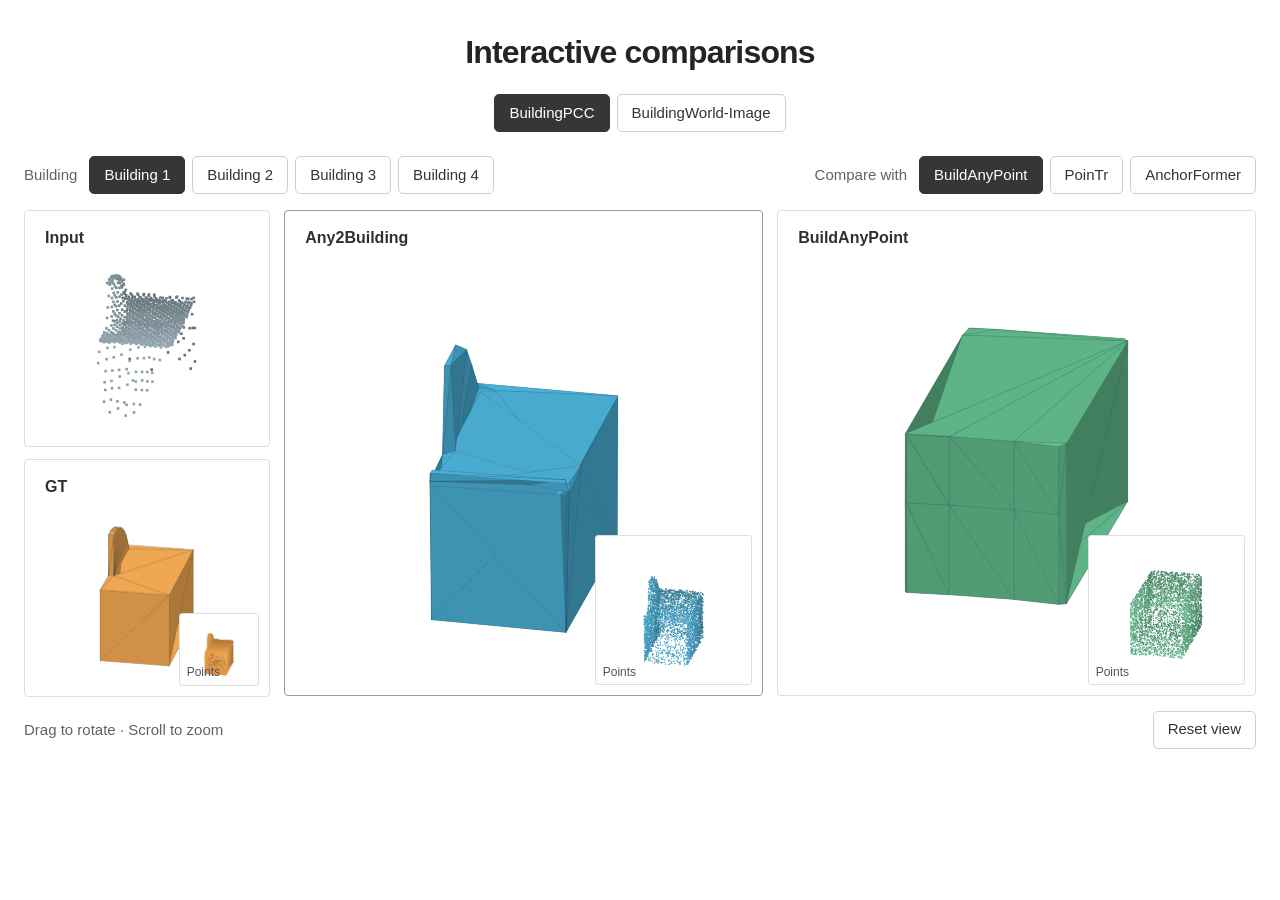
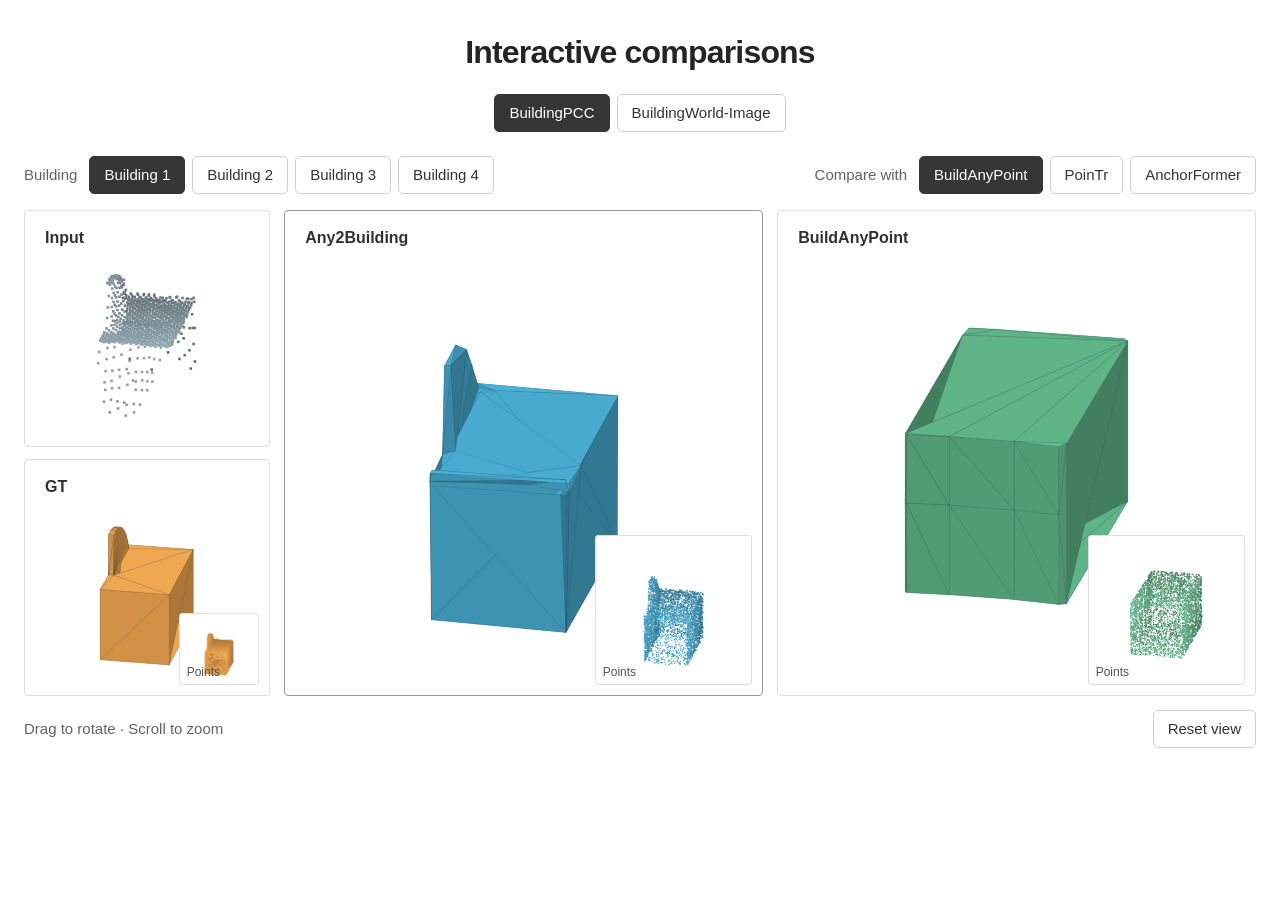
